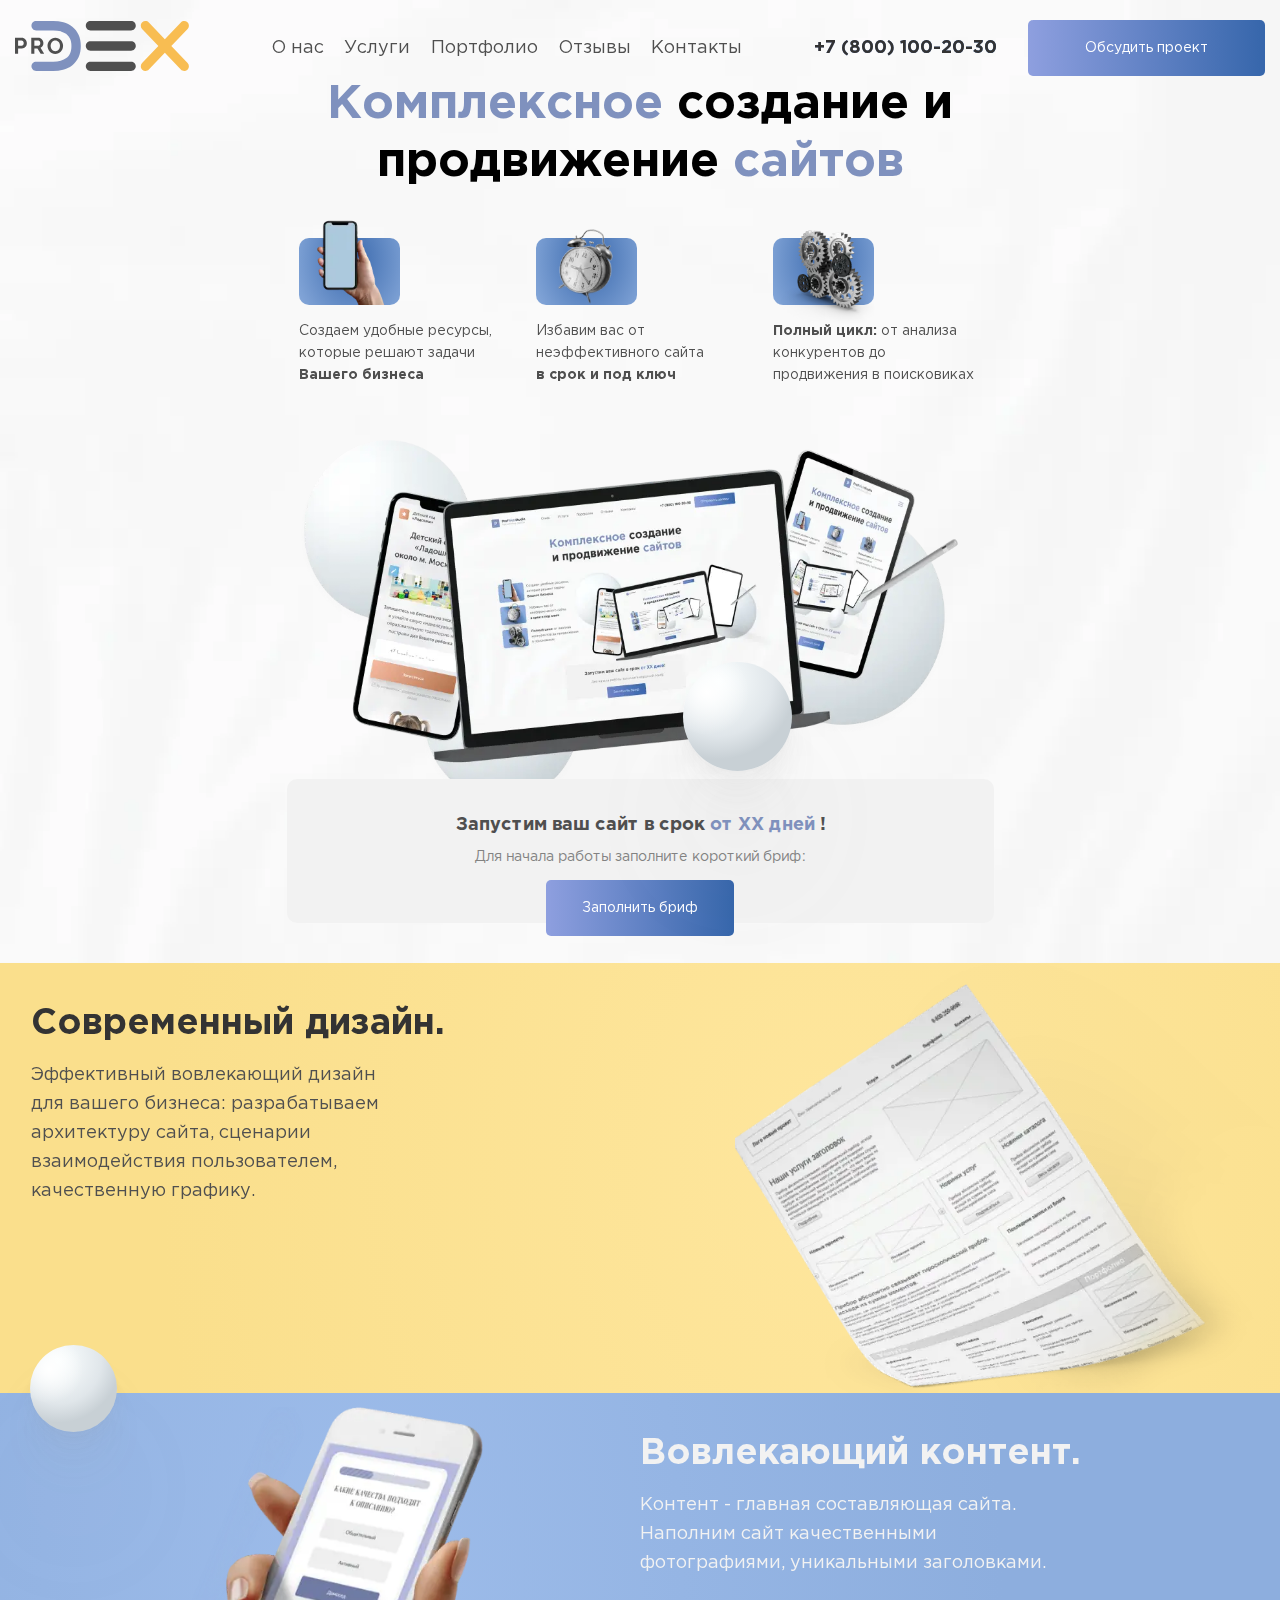
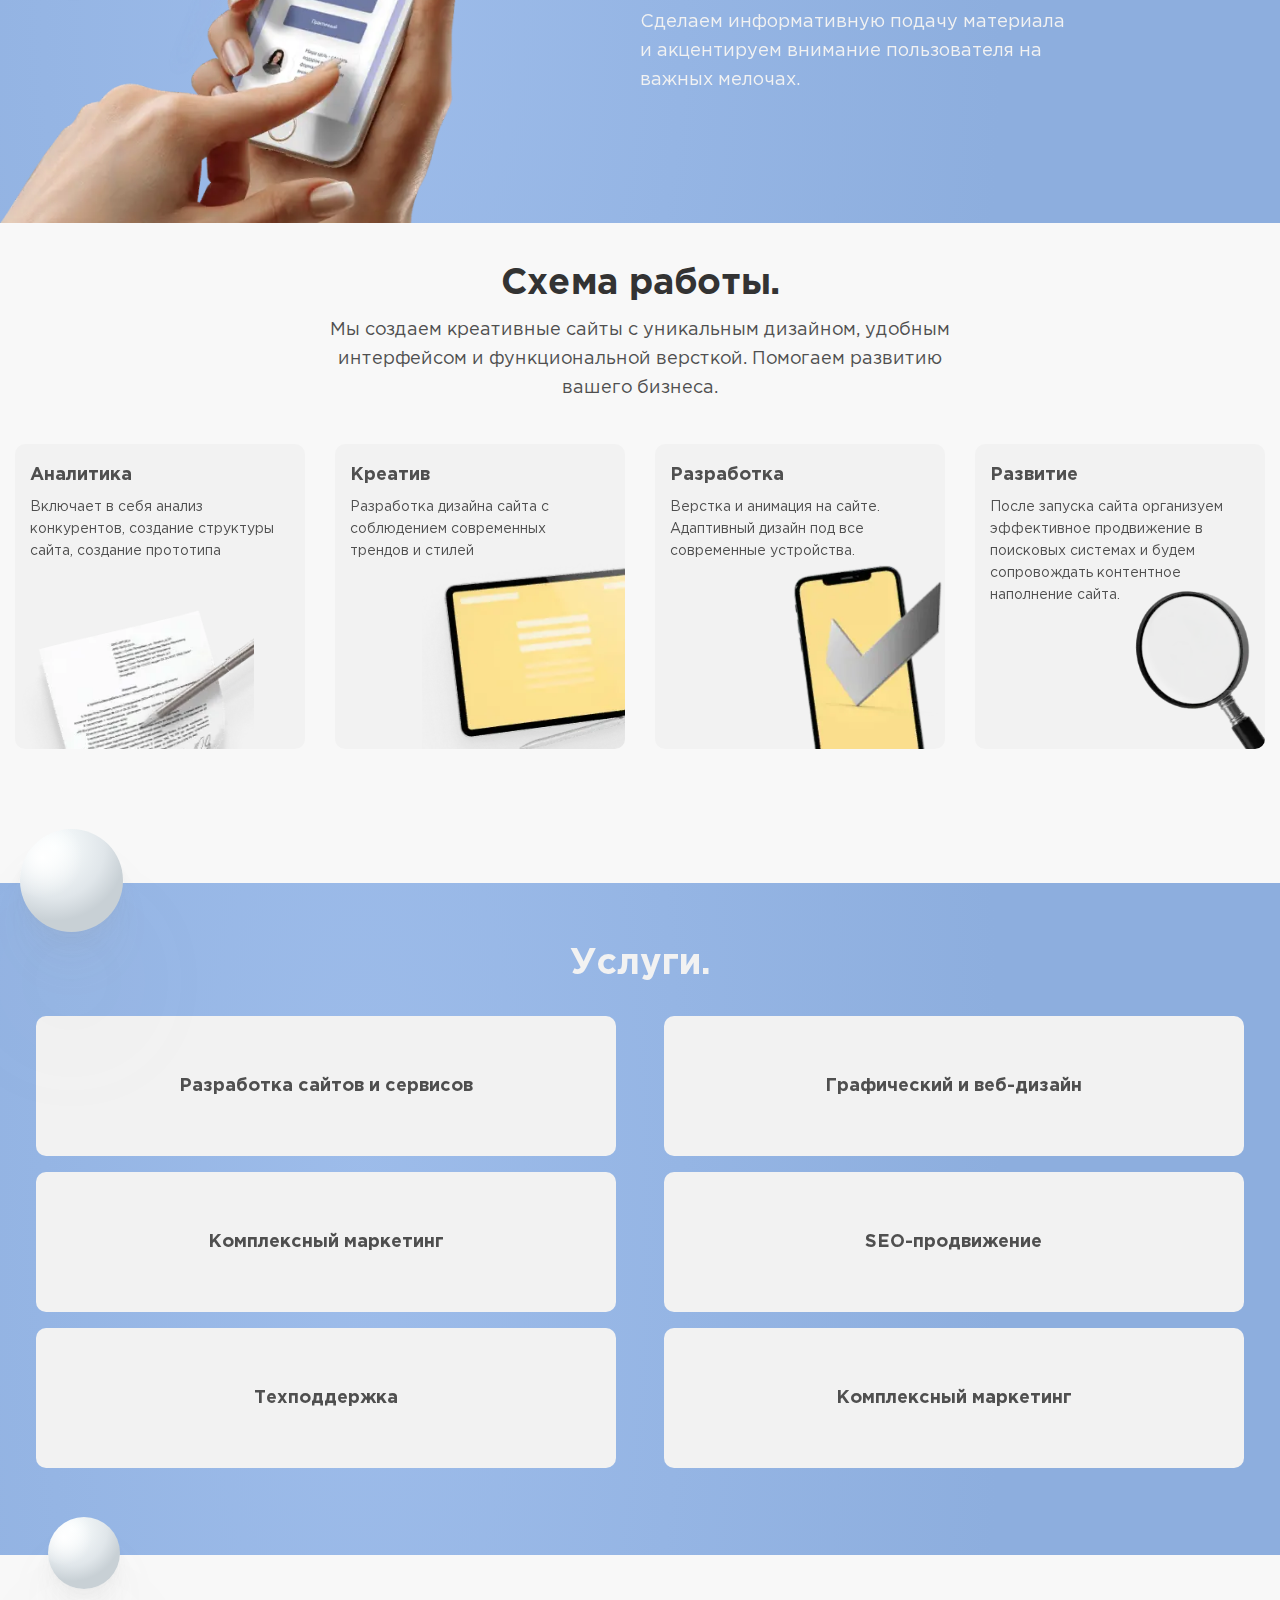
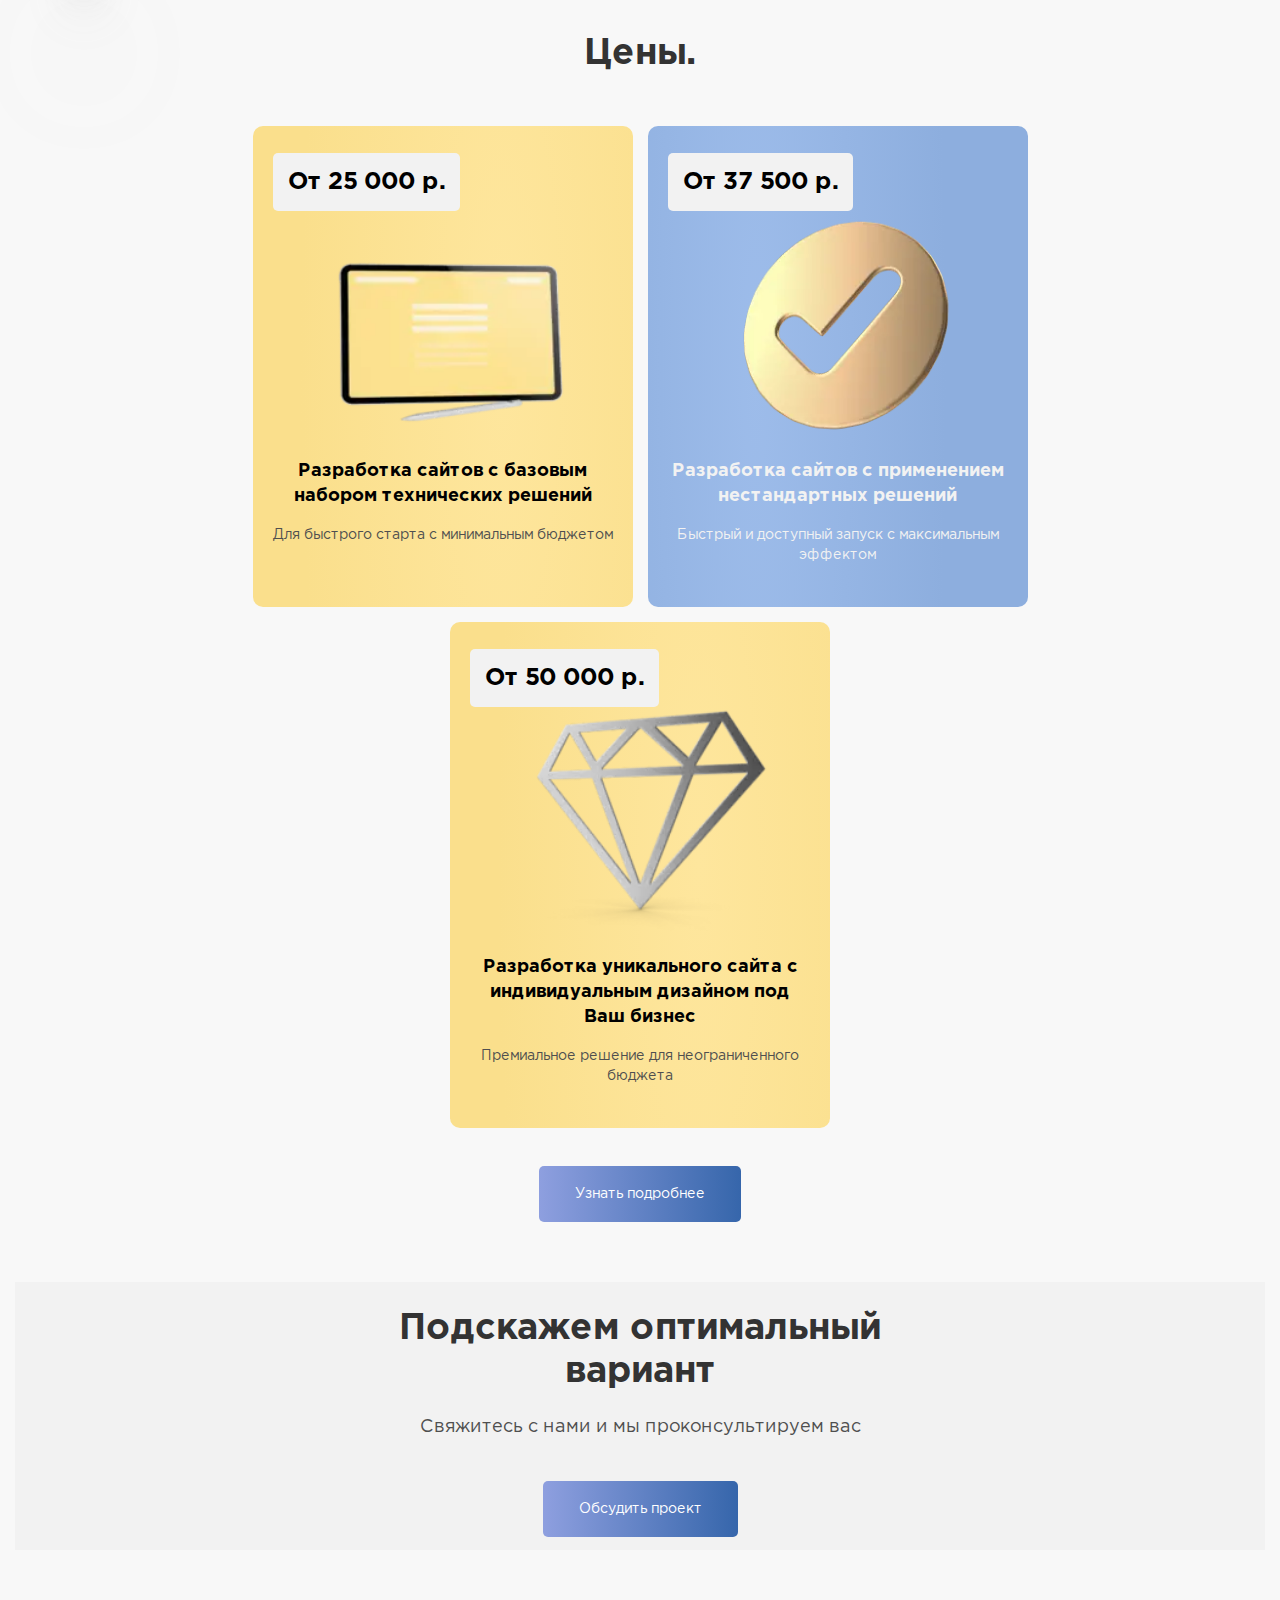
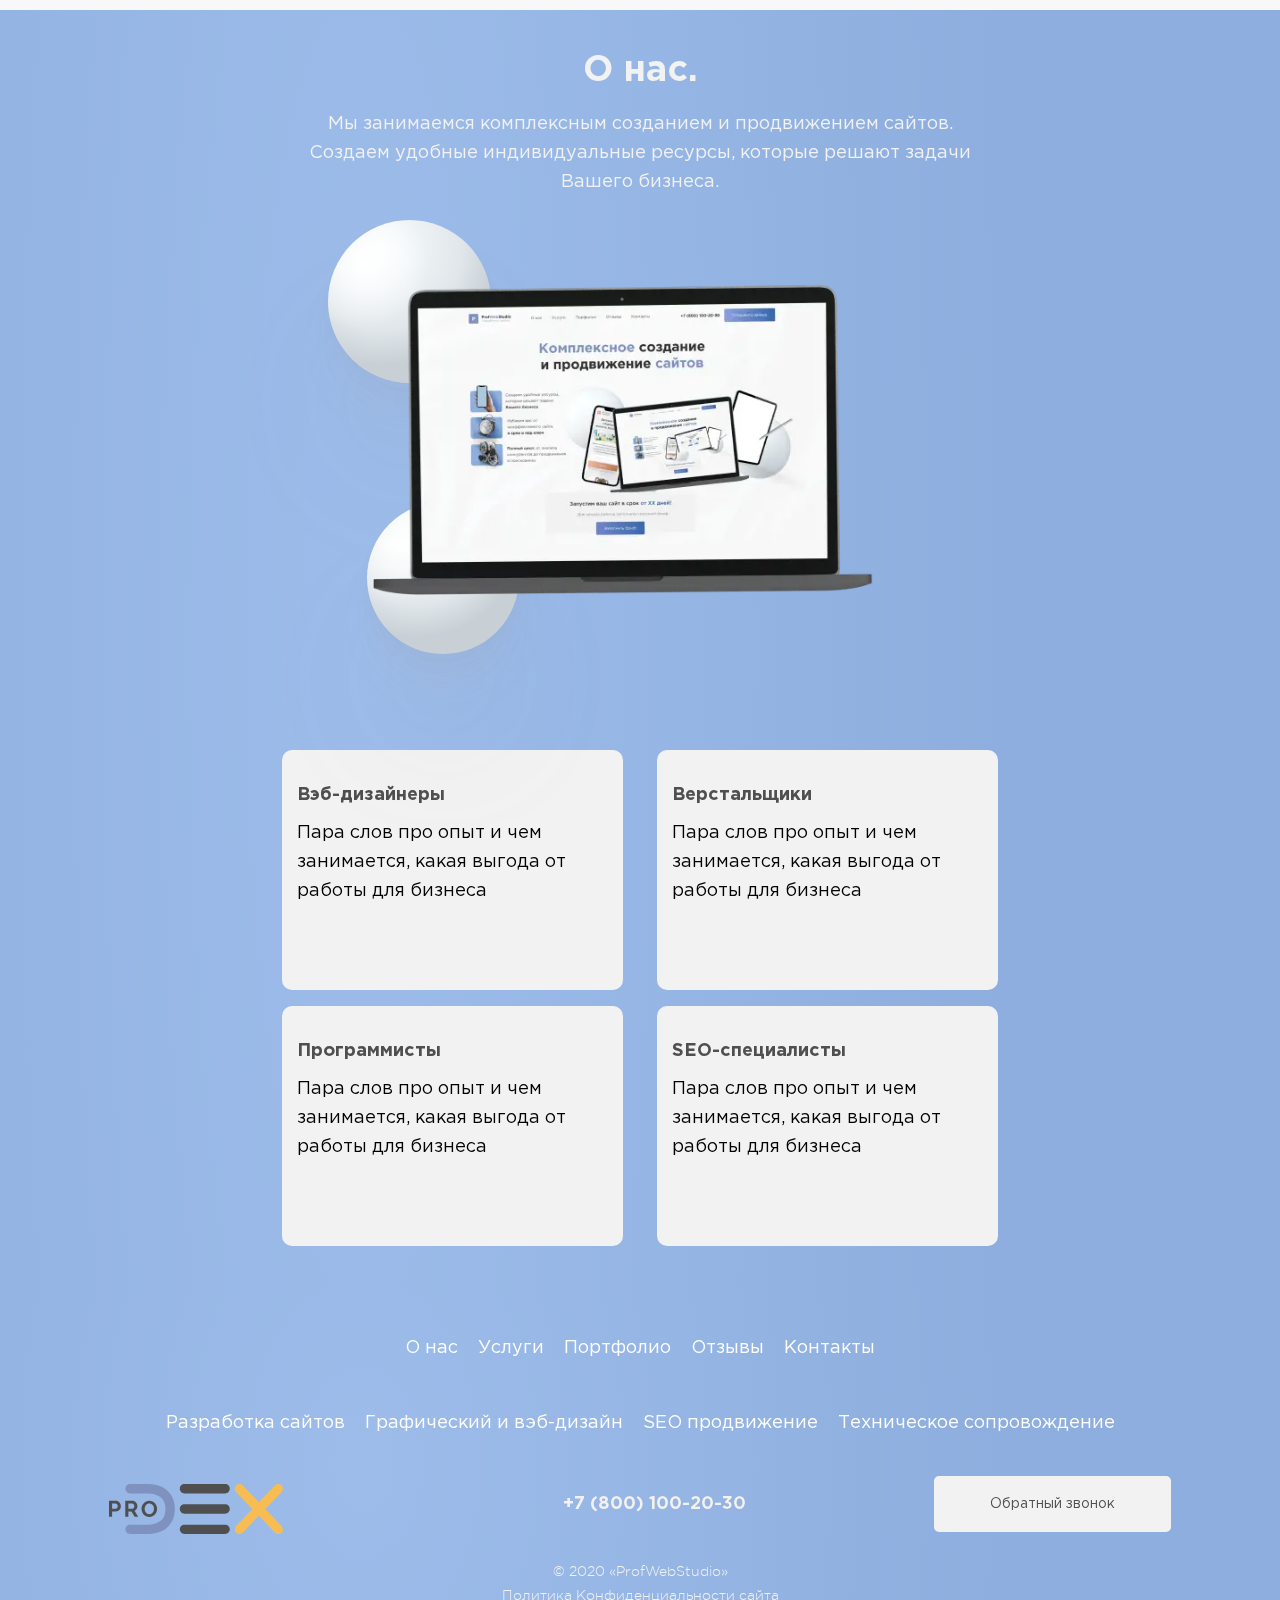
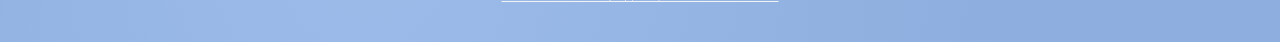
==== index.html @ 332404f2 "Made some corrections" ====
<!DOCTYPE html>
<html lang="ru">
  <head>
    <meta charset="UTF-8">
    <title>Разработка сайтов</title>
    <meta name="description" content="">
    <meta name="keywords" content="">
    <meta name="viewport" content="width=device-width, initial-scale=1.0">
    <meta http-equiv="X-UA-Compatible" content="ie=edge">
    <link rel="stylesheet" href="./wp-content/themes/twentytwenty-child/css/swiper-bundle.min.css">
    <link rel="stylesheet" href="./wp-content/themes/twentytwenty-child/css/main.min.css">
    <link rel="stylesheet" href="./wp-content/themes/twentytwenty-child/fonts/fonts.css">
    <script src="./wp-content/themes/twentytwenty-child/js/swiper-bundle.min.js" defer></script>
    <script src="./wp-content/themes/twentytwenty-child/js/main.js" defer></script>
    <link rel="icon" href="#!" type="image/x-icon">
    <link rel="shortcut icon" href="#!" type="image/x-icon">
    <link rel="apple-touch-icon" href="#!">
  </head>
  <body>
    <div class="wrap-feedback"></div>
    <div class="container-fluid">
      <div class="header header--main">
        <div class="container container--no-padding--mobile">
          <div class="logo logo--mobile"><a class="logo__link" href="index.html"><img src="./wp-content/themes/twentytwenty-child/img/icons/logo.svg" width="174" height="50" alt="Логотип компании DEX Development"></a></div>
          <header class="header-top">
            <nav class="nav">
              <div class="logo logo--desktop"><a class="logo__link" href="index.html"><img src="./wp-content/themes/twentytwenty-child/img/icons/logo.svg" width="174" height="50" alt="Логотип компании DEX Development"></a></div>
              <ul class="nav-list">
                <li><a class="nav__link" href="about.html">О нас</a></li>
                <li><a class="nav__link" href="services.html">Услуги</a></li>
                <li><a class="nav__link" href="portfolio.html">Портфолио</a></li>
                <li><a class="nav__link" href="reviews.html">Отзывы</a></li>
                <li><a class="nav__link" href="contacts.html">Контакты</a></li>
              </ul>
              <div class="ball ball--tenth"></div>
              <div class="ball ball--eleventh"></div>
              <div class="ball ball--twelveth"></div>
              <div class="phone"><a class="phone__link" href="tel:+78001002030">+7 (800) 100-20-30</a></div>
              <div class="btn btn--call">Обсудить проект</div>
            </nav>
          </header>
          <button class="cmn-toggle-switch cmn-toggle-switch__htx" id="menu__button"><span>toggle menu</span></button>
          <div class="header-center">
            <h1 class="main-title"><i>Комплексное</i> создание и продвижение <i>сайтов</i></h1>
            <div class="header-center-inner">
              <div class="header-center__left">
                <ul class="advantages-list">
                  <li class="advantages__item">
                    <div class="item__img">
                      <div class="smartphone">
                        <picture>
                          <source type="image/webp" srcset="./wp-content/themes/twentytwenty-child/img/smartphone@1x.webp 1x, ./wp-content/themes/twentytwenty-child/img/smartphone@2x.webp 2x"><img src="./wp-content/themes/twentytwenty-child/img/smartphone@1x.png" srcset="./wp-content/themes/twentytwenty-child/img/smartphone@2x.png 2x" alt="" width="150" height="100">
                        </picture>
                      </div>
                    </div>
                    <p class="advantages__text">Создаем удобные ресурсы, которые решают задачи <span class="advantages__text--bold">Вашего бизнеса </span></p>
                  </li>
                  <li class="advantages__item">
                    <div class="item__img">
                      <div class="clock">
                        <picture>
                          <source type="image/webp" srcset="./wp-content/themes/twentytwenty-child/img/clock@1x.webp 1x, ./wp-content/themes/twentytwenty-child/img/clock@2x.webp 2x"><img src="./wp-content/themes/twentytwenty-child/img/clock@1x.png" srcset="./wp-content/themes/twentytwenty-child/img/clock@2x.png 2x" alt="" width="144" height="144">
                        </picture>
                      </div>
                    </div>
                    <p class="advantages__text">Избавим вас от неэффективного сайта <span class="advantages__text--bold"> <br><span>в срок и под ключ</span></span></p>
                  </li>
                  <li class="advantages__item">
                    <div class="item__img">
                      <div class="gear">
                        <picture>
                          <source type="image/webp" srcset="./wp-content/themes/twentytwenty-child/img/gear@1x.webp 1x, ./wp-content/themes/twentytwenty-child/img/gear@2x.webp 2x"><img src="./wp-content/themes/twentytwenty-child/img/gear@1x.png" srcset="./wp-content/themes/twentytwenty-child/img/gear@2x.png 2x" alt="" width="150" height="145">
                        </picture>
                      </div>
                    </div>
                    <p class="advantages__text"><span class="advantages__text--bold">Полный цикл: </span><span>от анализа конкурентов до продвижения в поисковиках</span></p>
                  </li>
                </ul>
              </div>
              <div class="header-center__right">
                <div class="devices-img"></div>
              </div>
            </div>
          </div>
          <div class="header-bottom">
            <h3 class="section__title--small section__title--small-header-bottom">Запустим ваш сайт в срок <i>от ХХ дней</i> !</h3>
            <p class="subtitle subtitle--header-bottom">Для начала работы заполните короткий бриф:</p>
            <button class="btn btn--brief">Заполнить бриф</button>
          </div>
        </div>
        <div class="ball ball--first"></div>
        <div class="ball ball--third"></div>
      </div>
      <section class="design">
        <div class="ball ball--thirteenth"></div>
        <div class="container container--no-padding">
          <div class="design__inner">
            <div class="design__left">
              <h2 class="section__title section__title--design">Современный дизайн.</h2>
              <p class="page-text design__text">Эффективный вовлекающий дизайн для вашего бизнеса: разрабатываем архитектуру сайта, сценарии взаимодействия пользователем, качественную графику.</p>
            </div>
          </div>
        </div>
      </section>
      <section class="content">
        <div class="container container--no-padding">
          <div class="content__inner">
            <div class="ball ball--fourth"></div>
            <div class="content__right">
              <h2 class="section__title section__title--white section__title--content">Вовлекающий контент.</h2>
              <p class="page-text page-text--white content__text">Контент - главная составляющая сайта. Наполним сайт качественными фотографиями, уникальными заголовками.</p>
              <p class="page-text page-text--white content__text">Сделаем информативную подачу материала и акцентируем  внимание пользователя на важных мелочах.</p>
            </div>
          </div>
        </div>
      </section>
      <section class="work-scheme">
        <div class="container">
          <div class="work-scheme__inner">
            <div class="work-scheme__content">
              <h2 class="section__title section__title--work-scheme">Схема работы.</h2>
              <p class="page-text work-scheme__text">Мы создаем креативные сайты с уникальным дизайном, удобным интерфейсом и функциональной версткой. Помогаем развитию вашего бизнеса.</p>
            </div>
          </div>
          <div class="work-scheme-cards">
            <div class="swiper-container gallery-top" data-mobile="false">
              <div class="swiper-wrapper">
                <div class="swiper-slide">
                  <div class="slide__inner slide__inner--first">
                    <h3 class="card__title card__title--slide">Аналитика</h3>
                    <p class="card__text card__text--slide">Включает в себя анализ конкурентов, создание структуры сайта, создание прототипа</p>
                  </div>
                </div>
                <div class="swiper-slide">
                  <div class="slide__inner slide__inner--second">
                    <h3 class="card__title card__title--slide">Креатив</h3>
                    <p class="card__text card__text--slide">Разработка дизайна сайта с соблюдением современных трендов и стилей</p>
                  </div>
                </div>
                <div class="swiper-slide">
                  <div class="slide__inner slide__inner--third">
                    <h3 class="card__title card__title--slide">Разработка</h3>
                    <p class="card__text card__text--slide">Верстка и анимация на сайте. Адаптивный дизайн под все современные устройства.</p>
                  </div>
                </div>
                <div class="swiper-slide">
                  <div class="slide__inner slide__inner--fourth">
                    <h3 class="card__title card__title--slide">Развитие</h3>
                    <p class="card__text card__text--slide">После запуска сайта организуем эффективное продвижение в поисковых системах и будем сопровождать контентное наполнение сайта.</p>
                  </div>
                </div>
              </div>
              <div class="swiper-scrollbar"></div>
            </div>
          </div>
        </div>
      </section>
      <section class="services">
        <div class="ball ball--seventh"></div>
        <div class="container container--no-padding">
          <div class="services__inner">
            <div class="ball ball--sixth"></div>
            <h2 class="section__title section__title--services">Услуги.</h2>
            <ul class="services-list">
              <li class="services__item"><a class="services__link" href="webdevelopment.html"> 
                  <h3 class="service__title">Разработка сайтов и сервисов</h3></a></li>
              <li class="services__item"><a class="services__link" href="web-design.html">
                  <h3 class="service__title">Графический и веб-дизайн</h3></a></li>
              <li class="services__item"><a class="services__link" href="#!"> 
                  <h3 class="service__title">Комплексный маркетинг</h3></a></li>
              <li class="services__item"><a class="services__link" href="seo-promotion.html"> 
                  <h3 class="service__title">SEO-продвижение</h3></a></li>
              <li class="services__item"><a class="services__link" href="support.html"> 
                  <h3 class="service__title">Техподдержка</h3></a></li>
              <li class="services__item"><a class="services__link" href="#!"> 
                  <h3 class="service__title">Комплексный маркетинг</h3></a></li>
            </ul>
          </div>
        </div>
      </section>
      <section class="price">
        <div class="container">
          <div class="price__top">
            <h2 class="section__title section__title--price">Цены.</h2>
            <div class="price-cards">
              <div class="price-cards__item price-cards__item--yellow">
                <div class="card__price">От 25 000 р.</div>
                <div class="item__img">
                  <picture>
                    <source type="image/webp" media="(min-width: 1440px)" srcset="./wp-content/themes/twentytwenty-child/img/directions-screen-lg@1x.webp 1x, ./wp-content/themes/twentytwenty-child/img/directions-screen-lg@2x.webp 2x">
                    <source media="(min-width: 1440px)" srcset="./wp-content/themes/twentytwenty-child/img/directions-screen-lg@1x.png 1x, ./wp-content/themes/twentytwenty-child/img/directions-screen-lg@2x.png 2x">
                    <source type="image/webp" srcset="./wp-content/themes/twentytwenty-child/img/directions-screen-sm@1x.webp 1x, ./wp-content/themes/twentytwenty-child/img/directions-screen-sm@2x.webp 2x"><img src="./wp-content/themes/twentytwenty-child/img/directions-screen-sm@1x.png" srcset="./wp-content/themes/twentytwenty-child/img/directions-screen-sm@2x.png 2x" alt="" width="349" height="250">
                  </picture>
                </div>
                <h3 class="price-cards__title">Разработка сайтов с базовым набором технических решений</h3>
                <p class="price-cards__text">Для быстрого старта с минимальным бюджетом</p>
              </div>
              <div class="price-cards__item price-cards__item--blue">
                <div class="card__price">От 37 500 р.</div>
                <div class="item__img">
                  <picture>
                    <source type="image/webp" media="(min-width: 1440px)" srcset="./wp-content/themes/twentytwenty-child/img/price-check-yellow-lg@1x.webp 1x, ./wp-content/themes/twentytwenty-child/img/price-check-yellow-lg@2x.webp 2x">
                    <source media="(min-width: 1440px)" srcset="./wp-content/themes/twentytwenty-child/img/price-check-yellow-lg@1x.png 1x, ./wp-content/themes/twentytwenty-child/img/price-check-yellow-lg@2x.png 2x">
                    <source type="image/webp" srcset="./wp-content/themes/twentytwenty-child/img/price-check-yellow-lg@1x.webp 1x, ./wp-content/themes/twentytwenty-child/img/price-check-yellow-lg@2x.webp 2x"><img src="./wp-content/themes/twentytwenty-child/img/price-check-yellow-lg@1x.png" srcset="./wp-content/themes/twentytwenty-child/img/price-check-yellow-lg@2x.png 2x" alt="" width="349" height="250">
                  </picture>
                </div>
                <h3 class="price-cards__title price-cards__title--white">Разработка сайтов с применением нестандартных решений</h3>
                <p class="price-cards__text price-cards__text--white">Быстрый и доступный запуск с максимальным эффектом</p>
              </div>
              <div class="price-cards__item price-cards__item--yellow"> 
                <div class="card__price">От 50 000 р.</div>
                <div class="item__img">
                  <picture>
                    <source type="image/webp" media="(min-width: 1440px)" srcset="./wp-content/themes/twentytwenty-child/img/price-diamond-lg@1x.webp 1x, ./wp-content/themes/twentytwenty-child/img/price-diamond-lg@2x.webp 2x">
                    <source media="(min-width: 1440px)" srcset="./wp-content/themes/twentytwenty-child/img/price-diamond-lg@1x.png 1x, ./wp-content/themes/twentytwenty-child/img/price-diamond-lg@2x.png 2x">
                    <source type="image/webp" srcset="./wp-content/themes/twentytwenty-child/img/price-diamond-sm@1x.webp 1x, ./wp-content/themes/twentytwenty-child/img/price-diamond-sm@2x.webp 2x"><img src="./wp-content/themes/twentytwenty-child/img/price-diamond-sm@1x.png" srcset="./wp-content/themes/twentytwenty-child/img/price-diamond-sm@2x.png 2x" alt="" width="349" height="250">
                  </picture>
                </div>
                <h3 class="price-cards__title">Разработка уникального сайта с индивидуальным дизайном под Ваш бизнес</h3>
                <p class="price-cards__text">Премиальное решение для неограниченного бюджета</p>
              </div>
            </div><a class="btn" href="#!">Узнать подробнее</a>
          </div>
          <div class="price__bottom">
            <div class="ball ball--ninth"></div>
            <div class="ball ball--eighth"></div>
            <h2 class="section__title section__title--price-bottom">Подскажем оптимальный вариант</h2>
            <p class="page-text price__text">Свяжитесь с нами и мы проконсультируем вас</p>
            <button class="btn btn--application btn--brief">Обсудить проект</button>
          </div>
        </div>
      </section>
      <section class="about">
        <div class="container">
          <div class="about__content">
            <h2 class="section__title section__title--white section__title--about">О нас.</h2>
            <div class="page-text page-text--white about__text">Мы занимаемся комплексным созданием и продвижением сайтов. Создаем удобные индивидуальные ресурсы, которые решают задачи Вашего бизнеса.</div>
          </div>
          <div class="about__inner">
            <div class="about__left">
              <div class="about__img">
                <picture>
                  <source type="image/webp" media="(min-width: 1440px)" srcset="./wp-content/themes/twentytwenty-child/img/laptop-lg@1x.webp 1x, ./wp-content/themes/twentytwenty-child/img/laptop-lg@2x.webp 2x">
                  <source media="(min-width: 1440px)" srcset="./wp-content/themes/twentytwenty-child/img/laptop-lg@1x.png 1x, ./wp-content/themes/twentytwenty-child/img/laptop-lg@1x.png 2x">
                  <source type="image/webp" media="(min-width: 768px)" srcset="./wp-content/themes/twentytwenty-child/img/laptop-md@1x.webp 1x, ./wp-content/themes/twentytwenty-child/img/laptop-md@2x.webp 2x">
                  <source media="(min-width: 768px)" srcset="./wp-content/themes/twentytwenty-child/img/laptop-md@1x.png 1x, ./wp-content/themes/twentytwenty-child/img/laptop-md@2x.png 2x">
                  <source type="image/webp" media="(min-width: 320px)" srcset="./wp-content/themes/twentytwenty-child/img/laptop-sm@1x.webp 1x, ./wp-content/themes/twentytwenty-child/img/laptop-sm@2x.webp 2x"><img src="./wp-content/themes/twentytwenty-child/img/laptop-sm@1x.png" srcset="./wp-content/themes/twentytwenty-child/img/laptop-sm@2x.png 2x" alt="" width="765" height="575">
                </picture>
              </div>
            </div>
            <div class="about__right">
              <ul class="about-cards-list">
                <li class="team__item">
                  <h3 class="team-member__title team__item-title">Вэб-дизайнеры</h3>
                  <p class="team-member__text">Пара слов про опыт и чем занимается, какая выгода от работы для бизнеса</p>
                </li>
                <li class="team__item">
                  <h3 class="team-member__title team__item-title">Верстальщики</h3>
                  <p class="team-member__text">Пара слов про опыт и чем занимается, какая выгода от работы для бизнеса</p>
                </li>
                <li class="team__item">
                  <h3 class="team-member__title team__item-title">Программисты</h3>
                  <p class="team-member__text">Пара слов про опыт и чем занимается, какая выгода от работы для бизнеса</p>
                </li>
                <li class="team__item">
                  <h3 class="team-member__title team__item-title">SEO-специалисты</h3>
                  <p class="team-member__text">Пара слов про опыт и чем занимается, какая выгода от работы для бизнеса</p>
                </li>
              </ul>
            </div>
          </div>
        </div>
      </section>
      <footer class="footer">
        <div class="container">
          <nav class="nav">
            <ul class="nav-list--footer">
              <li class="nav__item"><a class="nav__link nav__link--footer" href="about.html">О нас</a></li>
              <li class="nav__item"><a class="nav__link nav__link--footer" href="services.html">Услуги</a></li>
              <li class="nav__item"><a class="nav__link nav__link--footer" href="portfolio.html">Портфолио</a></li>
              <li class="nav__item"><a class="nav__link nav__link--footer" href="reviews.html">Отзывы</a></li>
              <li class="nav__item"><a class="nav__link nav__link--footer" href="contacts.html">Контакты</a></li>
            </ul>
          </nav>
          <nav class="nav">
            <ul class="nav-list--footer-bottom">
              <li class="nav__item"><a class="nav__link nav__link--footer" href="webdevelopment.html">Разработка сайтов</a></li>
              <li class="nav__item"><a class="nav__link nav__link--footer" href="web-design.html">Графический и вэб-дизайн</a></li>
              <li class="nav__item"><a class="nav__link nav__link--footer" href="seo-promotion.html">SEO продвижение</a></li>
              <li class="nav__item"><a class="nav__link nav__link--footer" href="support.html">Техническое сопровождение</a></li>
            </ul>
          </nav>
          <div class="footer__inner">
            <div class="logo logo--desktop logo--desktop-footer"><a class="logo__link" href="index.html"><img src="./wp-content/themes/twentytwenty-child/img/icons/logo.svg" width="174" height="50" alt="Логотип компании DEX Development"></a></div>
            <div class="policy">
              <div class="copyright">© 2020 «ProfWebStudio»</div><a class="policy__link" href="#!">Политика Конфиденциальности сайта</a>
            </div>
            <div class="phone phone--footer"><a class="phone__link phone__link--footer" href="tel:+78001002030">+7 (800) 100-20-30</a></div>
            <div class="btn btn--call btn--call-footer">Обратный звонок</div>
          </div>
          <div class="policy policy--mobile">
            <div class="copyright">© 2020 «ProfWebStudio»</div><a class="policy__link" href="#!">Политика Конфиденциальности сайта</a>
          </div>
        </div>
      </footer>
    </div>
  </body>
</html>
---- wp-content/themes/twentytwenty-child/css/main.min.css ----
body,html{padding:0;overflow-x:hidden;font-family:'Arial','Tahoma',sans-serif;font-weight:400;font-style:normal;text-rendering:optimizelegibility;-webkit-font-smoothing:antialiased;-webkit-text-size-adjust:none;-ms-text-size-adjust:none}html{min-width:32rem;font-size:62.5%}body{font-size:1.6rem}.container-fluid{position:relative;width:100%}.container{max-width:147rem;margin:auto;padding:0 1.5rem}.container--no-padding,.container--no-padding--mobile{padding:0}.no-scroll{overflow:hidden}.html-overflow{overflow-y:scroll}*,:after,:before{-webkit-box-sizing:border-box;box-sizing:border-box}img{max-width:100%;height:auto}button,input[type=submit]{cursor:pointer}textarea{resize:vertical}body,h1,h2,h3,h4,h5,h6,html,p,ul{margin:0}table{border-collapse:collapse;border-spacing:0}a{text-decoration:none}ul{padding:0;list-style:none}
/*! normalize.css v8.0.1 | MIT License | github.com/necolas/normalize.css */
@-webkit-keyframes modal-open{0%{opacity:0;visibility:hidden}to{opacity:1;visibility:visible}}@keyframes modal-open{0%{opacity:0;visibility:hidden}to{opacity:1;visibility:visible}}@-webkit-keyframes modal-close{0%{opacity:1;visibility:visible}to{opacity:0;visibility:hidden}}@keyframes modal-close{0%{opacity:1;visibility:visible}to{opacity:0;visibility:hidden}}html{line-height:1.15;-webkit-text-size-adjust:100%}.reviews__card-author span,body{margin:0}details,main{display:block}hr{-webkit-box-sizing:content-box;box-sizing:content-box;height:0;overflow:visible}code,kbd,pre,samp{font-family:monospace,monospace;font-size:1em}a{background-color:transparent}abbr[title]{border-bottom:none;-webkit-text-decoration:underline dotted;text-decoration:underline dotted}b,strong{font-weight:bolder}small{font-size:80%}sub,sup{font-size:75%;line-height:0;position:relative;vertical-align:baseline}sub{bottom:-.25em}sup{top:-.5em}img{border-style:none}button,input,optgroup,select,textarea{font-family:inherit;font-size:100%;line-height:1.15;margin:0}button,input{overflow:visible}button,select{text-transform:none}[type=button],[type=reset],[type=submit],button{-webkit-appearance:button}[type=button]::-moz-focus-inner,[type=reset]::-moz-focus-inner,[type=submit]::-moz-focus-inner,button::-moz-focus-inner{border-style:none;padding:0}[type=button]:-moz-focusring,[type=reset]:-moz-focusring,[type=submit]:-moz-focusring,button:-moz-focusring{outline:1px dotted ButtonText}fieldset{padding:0;border:0}legend{color:inherit;display:table;max-width:100%;white-space:normal}progress{vertical-align:baseline}textarea{overflow:auto}[type=checkbox],[type=radio],legend{-webkit-box-sizing:border-box;box-sizing:border-box;padding:0}[type=number]::-webkit-inner-spin-button,[type=number]::-webkit-outer-spin-button{height:auto}[type=search]{-webkit-appearance:textfield;outline-offset:-2px}[type=search]::-webkit-search-decoration{-webkit-appearance:none}::-webkit-file-upload-button{-webkit-appearance:button;font:inherit}summary{display:list-item}[hidden],template{display:none}.main-title,.section__title{font-family:"GothamProBold";font-weight:700;font-style:normal;font-size:2.2rem;line-height:2.8rem}.main-title i{white-space:nowrap}.section__title{font-size:2rem;line-height:2.4rem;color:#333}.section__title--white{color:#f2f2f2}.section__title--blue{color:#7f91be}.main-title i,.section__title i,.section__title--small i{font-style:normal;color:#7f91be}.section__title--small{font-family:"GothamProBold";font-weight:700;font-style:normal;font-size:1.6rem;line-height:2.2rem;color:#4f4f4f}.section__title--small-header-bottom{max-width:23rem;margin-bottom:.9rem}.project__link,.subtitle{font-family:"GothamProRegular";font-weight:400;font-style:normal;font-size:1.2rem;line-height:1.8rem;color:#828282}.page-text,.project__link--large,.subtitle--large{font-family:"GothamProBold";font-weight:700;font-style:normal;font-size:1.8rem;line-height:2.4rem;color:#4f4f4f}.page-text{font-family:"GothamProRegular";font-weight:400;font-size:1.2rem;line-height:2rem}.page-text--white{color:#f2f2f2}.card__title,.page-text--bold{font-family:"GothamProBold";font-weight:700;font-style:normal}.card__title{font-size:1.4rem;line-height:2rem;color:#4f4f4f}.card__text,.decription__item,.project__subtitle,.project__tag{font-family:"GothamProRegular";font-weight:400;font-style:normal;font-size:1.2rem;line-height:2rem;color:#4f4f4f}.project__subtitle--black,.service__title,.team-member__title{font-family:"GothamProBold";font-weight:700;font-style:normal}.service__title,.team-member__title{font-size:1.4rem;line-height:1.7rem;color:#4f4f4f}.service__title{text-align:center}.team-member__text{font-family:"GothamProRegular";font-weight:400;font-style:normal;font-size:1.2rem;line-height:2rem}.card__price,.order-site__step{padding:.5rem 1rem;font-family:"GothamProBold";font-weight:700;font-style:normal;font-size:1.4rem;line-height:2.2rem;border-radius:.5rem;background:#f2f2f2}.order-site__title,.price-cards__title,.work-types__card .card__title{font-family:"GothamProBold";font-weight:700;font-style:normal;font-size:1.4rem;line-height:2.1rem}.order-site__title--white,.price-cards__title--white,.work-types__card .card__title--white{color:#f2f2f2}.order-site__text,.price-cards__text,.work-types__card .card__text{font-family:"GothamProRegular";font-weight:400;font-style:normal;font-size:1.2rem;line-height:1.8rem;color:#4f4f4f}.order-site__text--white,.price-cards__text--white,.work-types__card .card__text--white{color:#f2f2f2}.advantages__text,.reviews__card-author,.reviews__card-text{font-family:"GothamProRegular";font-weight:400;font-style:normal;font-size:1.2rem;line-height:2rem;color:#4f4f4f}.advantages__text--bold,.email__link,.phone__link,.reviews__card-author--bold,.reviews__card-text--bold{font-family:"GothamProBold";font-weight:700;font-style:normal}.email__link,.phone__link{font-size:1.6rem;line-height:2.3rem;color:#333;background-clip:text;-webkit-background-clip:text}.email__link:active,.email__link:hover,.phone__link:active,.phone__link:hover{background-clip:text;text-fill-color:transparent;-webkit-background-clip:text;-webkit-text-fill-color:transparent}.email__link,.email__link:hover,.phone__link,.phone__link:hover{background-image:-webkit-gradient(linear,left top,right top,from(#8e9fdf),to(#3666ab));background-image:linear-gradient(90deg,#8e9fdf 0%,#3666ab 100%)}.email__link:active,.phone__link:active{background-image:radial-gradient(50% 284.34% at 28.33% 50%,#3561a4 0%,#3561a4 100%)}.email__link--footer,.phone__link--footer{color:#f2f2f2}.copyright,.policy__link,.table-head__title,.table__text{font-family:"GothamProLight";font-weight:300;font-style:normal;font-size:1.4rem;line-height:1.3rem;color:#f2f2f2}.table-head__title,.table__text{font-family:"RalewayBold";font-weight:700;line-height:1.7rem;color:#4f4f4f}.table__text{font-family:"RalewayRegular";font-weight:400;font-size:1.2rem;color:#333}.table__text--bold{font-family:"RalewayBold";font-weight:700;font-style:normal}.budget-list__price,.budget-list__source,.quiz-message,.quiz__form-email,.quiz__form-name,.quiz__form-phone{font-family:"GothamProRegular";font-weight:400;font-style:normal;font-size:1.4rem;line-height:2.5rem;letter-spacing:.05em;text-transform:uppercase;color:#828282}.budget-list__price,.budget-list__source{font-family:"RalewayBold";font-weight:700;font-size:1rem;line-height:2.1rem;-webkit-font-feature-settings:'pnum' on,'lnum' on;font-feature-settings:'pnum' on,'lnum' on;color:#4f4f4f}.form__policy-text .form__policy-link{color:#727272;text-decoration:underline;-webkit-text-decoration-skip-ink:none;text-decoration-skip-ink:none}.form__input-message{font-family:"GothamProRegular";font-weight:400;font-style:normal;font-size:1.4rem;line-height:2rem;letter-spacing:.05em;color:#828282}.form__input-message,.form__input-message:hover{border:.1rem solid #e0e0e0}.form__input-message:focus{border:.1rem solid #4f4f4f;color:#4f4f4f}input:not([type=checkbox]),input:not([type=file]){font-family:"GothamProRegular";font-weight:400;font-style:normal;font-size:1.4rem;line-height:2rem;letter-spacing:.05em;border:.1rem solid #e0e0e0;color:#828282}input:not([type=submit]){text-transform:uppercase}input:hover{border:.1rem solid #e0e0e0}input:focus{border:.1rem solid #4f4f4f;color:#4f4f4f}input[type=submit]{color:#fff}input[type=checkbox]{background:#bdbdbd}input[type=checkbox]:checked{background:radial-gradient(50% 284.34% at 28.33% 50%,#9dbcea 0%,#8daede 100%)}input[type=checkbox]:hover{background:#bdbdbd}.nav__link,label{font-family:"GothamProRegular";font-weight:400;font-style:normal}label{font-size:1rem;line-height:1.8rem;color:#828282}.nav__link,.nav__link--footer{font-size:1.6rem;-webkit-transition:all .3s ease-out;transition:all .3s ease-out}.nav__link{line-height:1.5rem;color:#4f4f4f}.nav__link:hover{text-shadow:0 0 .09rem #4f4f4f,0 0 .09rem #4f4f4f,0 0 .09rem #4f4f4f}.nav__link--footer{line-height:1.8rem;color:#fff}.nav__link--footer:hover{text-shadow:0 0 .09rem #fff,0 0 .09rem #fff,0 0 .09rem #fff}.about-cards .about__card .card__title,.directions-cards .directions__card .card__title,.reviews__card-title,.studio-services__item-title,.webdevelopment__title{font-family:"GothamProBold";font-weight:700;font-style:normal;font-size:2rem;line-height:2.9rem;color:#333}.about-cards .about__card .card__title--white,.directions-cards .directions__card .card__text--white,.directions-cards .directions__card .card__title--white,.reviews__card-title--white,.studio-services__item-title--white,.webdevelopment__title--white{color:#f2f2f2}.reviews__card-link,.studio-services__item,.webdevelopment__item{font-family:"GothamProRegular";font-weight:400;font-style:normal;font-size:1.2rem;line-height:2rem;color:#4f4f4f}.reviews__card-link{font-family:"GothamProBold";font-weight:700;font-size:1.4rem;line-height:1.8rem}.btn,.radio-wrap label{font-style:normal;font-size:1.2rem;border-radius:.5rem;cursor:pointer}.radio-wrap label{letter-spacing:.05em;text-transform:uppercase;-webkit-font-feature-settings:'pnum' on,'lnum' on;font-feature-settings:'pnum' on,'lnum' on;width:31rem;height:7.5rem;display:-webkit-box;display:-ms-flexbox;display:flex;-webkit-box-pack:center;-ms-flex-pack:center;justify-content:center;-webkit-box-align:center;-ms-flex-align:center;align-items:center;background:#fff;-webkit-user-select:none;-moz-user-select:none;-ms-user-select:none;user-select:none;-webkit-transition:all .5s ease-out;font-family:"RalewayBold";font-weight:700;line-height:2.3rem;color:#4f4f4f;transition:all .5s ease-out}@font-face{font-family:'GothamProLight';src:url(./../fonts/GothamProLight.woff2) format("woff2");font-weight:300;font-style:normal}@font-face{font-family:'GothamProRegular';src:url(./../fonts/GothamProRegular.woff2) format("woff2");font-weight:400;font-style:normal}@font-face{font-family:'GothamProBold';src:url(./../fonts/GothamProBold.woff2) format("woff2");font-weight:700;font-style:normal}@font-face{font-family:'RalewayBold';src:url(./../fonts/Raleway-Bold.woff2) format("woff2");font-weight:700;font-style:normal}@font-face{font-family:'RalewayRegular';src:url(./../fonts/Raleway-Regular.woff2) format("woff2");font-weight:400;font-style:normal}.btn{position:relative;z-index:1;padding:1.4rem 2.9rem;text-align:center;font-family:"GothamProRegular";font-weight:400;line-height:1.8rem;color:#fff;background:-webkit-gradient(linear,left top,right top,from(#8e9fdf),to(#3666ab));background:linear-gradient(90deg,#8e9fdf 0%,#3666ab 100%);border:0;outline:0;overflow:hidden;-webkit-transition:color .5s,background-color .2s,-webkit-transform .2s;transition:color .5s,transform .2s,background-color .2s;transition:color .5s,transform .2s,background-color .2s,-webkit-transform .2s}.btn:active{-webkit-box-shadow:0 10rem 8rem rgba(46,87,181,.07),0 4.17776rem 3.34221rem rgba(46,87,181,.0503198),0 2.23363rem 1.7869rem rgba(46,87,181,.0417275),0 1.25216rem 1.00172rem rgba(46,87,181,.035),0 .66501rem .53201rem rgba(46,87,181,.0282725),0 .27673rem .22138rem rgba(46,87,181,.0196802);box-shadow:0 10rem 8rem rgba(46,87,181,.07),0 4.17776rem 3.34221rem rgba(46,87,181,.0503198),0 2.23363rem 1.7869rem rgba(46,87,181,.0417275),0 1.25216rem 1.00172rem rgba(46,87,181,.035),0 .66501rem .53201rem rgba(46,87,181,.0282725),0 .27673rem .22138rem rgba(46,87,181,.0196802);background:#e5a42b}.btn::after,.btn::before{position:absolute;content:"";top:0;left:0;width:110%;border-radius:.3rem}.btn::before{height:100%;-webkit-transition:opacity .3s;transition:opacity .3s}.btn::after{z-index:-1;-webkit-transform:translate(-.5rem,-7rem) scale(.1);transform:translate(-.5rem,-7rem) scale(.1);height:20rem;background:linear-gradient(269.13deg,#e4a228 1.1%,#f8bd52 95.45%);border-radius:50%;opacity:0;-webkit-transition:opacity .3s,background .3s,-webkit-transform .3s;transition:transform .3s,opacity .3s,background .3s;transition:transform .3s,opacity .3s,background .3s,-webkit-transform .3s}.btn:hover::before{opacity:0}.btn:hover::after{-webkit-transform-origin:10rem 10rem;transform-origin:10rem 10rem;-webkit-transform:scale(1) translate(-.5rem,-7rem);transform:scale(1) translate(-.5rem,-7rem);opacity:1}.btn--call{width:calc(100%/12*8);max-width:23.7rem;margin-bottom:2rem}.btn--call-footer{color:#4f4f4f;background:#f2f2f2}.btn--call-footer:hover{color:#fff;background:-webkit-gradient(linear,left top,right top,from(#8e9fdf),to(#3666ab));background:linear-gradient(90deg,#8e9fdf 0%,#3666ab 100%)}.btn--brief{-webkit-transform:translateY(1.3rem);transform:translateY(1.3rem)}.btn--table{display:block;width:15.3rem}.btn--table:last-child{margin-left:1.1rem}.btn--white{color:#4f4f4f;background:#fff}.btn--white:hover{color:#fff;background:-webkit-gradient(linear,left top,right top,from(#8e9fdf),to(#3666ab));background:linear-gradient(90deg,#8e9fdf 0%,#3666ab 100%)}.btn--services{width:90%;max-width:23.4rem;margin:2rem auto 0;display:inline-block}input[type=checkbox],input[type=file]{position:absolute;z-index:-1;height:0;visibility:hidden;display:none;opacity:0}input:not([type=checkbox]),input:not([type=file]),textarea{width:100%;max-width:31rem;padding:1.5rem 1rem;text-align:center}textarea{text-align:left}input[type=submit]{padding:1.6rem 4.2rem}input[type=checkbox]{margin-top:.3rem}input+label{position:relative;cursor:pointer}input[type=checkbox]+label::before{position:absolute;content:"";top:50%!important;left:0;-webkit-transform:translateY(-50%)!important;transform:translateY(-50%)!important;width:1.5rem;height:1.5rem;border:0;background:radial-gradient(50% 284.34% at 28.33% 50%,#9dbcea 0%,#8daede 100%);border-radius:.2rem}input:checked{border:0}input:checked+label::after{position:absolute;content:"";z-index:2;top:1.2rem;left:.6rem;width:.4rem;height:1rem;border:solid #f2f2f2;border-width:0 .1rem .1rem 0;-webkit-transform:rotate(45deg);transform:rotate(45deg)}.header{position:relative;width:100%;overflow:hidden}.header,.header--open{-webkit-transition:all .5s ease-out;transition:all .5s ease-out}.header--open::after{position:absolute;z-index:125;content:"";top:0;left:0;display:block;width:100%;height:7rem;background:#f8f8f8}.header--main{padding-top:8rem}.main-title{max-width:29rem;text-align:center;margin:0 auto 4.8rem}.header__content{display:-webkit-box;display:-ms-flexbox;display:flex;-webkit-box-orient:vertical;-webkit-box-direction:normal;-ms-flex-direction:column;flex-direction:column;-webkit-box-align:center;-ms-flex-align:center;align-items:center;padding-top:8.5rem}.header__content--text-block{padding-top:0}.page-text--header{max-width:25.2rem;text-align:center}.page-text--header-promotion,.page-text--header-webdesign,.page-text--header-webdevelopment{margin-bottom:3.9rem}.main-title--inner-page{max-width:28rem;margin-bottom:1.5rem;padding:0!important}.section__title--text-block{max-width:55rem;margin-bottom:2rem;text-align:center}.page-text--text-block-long{margin-bottom:3.6rem}.page-text--text-block{margin-bottom:3rem;text-align:center}.header--about,.header--reviews,.header--services{margin-bottom:4rem}.header--contacts,.header--portfolio{padding-bottom:4rem}.header--webdesign,.header--webdevelopment{height:52.5rem}.header--promotion{height:54rem}.design{position:relative;background:radial-gradient(52.83% 206.26% at 65.38% 47.17%,#fee69d 0%,#fadf8c 100%)}.design,.design__right{width:100%}.design__left{padding:4rem 0 0 1.5rem}.section__title--design{margin-bottom:1rem}.section__title--black-market,.section__title--contractors,.section__title--team-work,.section__title--weapon{margin-bottom:1.5rem}.design__text{width:28rem}.content__text:not(:last-child),.design__text:not(:last-child){margin-bottom:2rem}.content{background:radial-gradient(50% 284.34% at 28.33% 50%,#9dbcea 0%,#8daede 100%)}.content,.content__left,.content__right{width:100%}.content__right{-webkit-box-ordinal-group:0;-ms-flex-order:-1;order:-1;margin-bottom:.6rem;padding:4rem 0 0 1.5rem}.section__title--content{margin-bottom:1rem}.content__text{width:28rem}.work-scheme{position:relative;width:100%;padding:4rem 0 5.6rem;background:#f8f8f8}.no-webp .work-scheme::after,.webp .work-scheme::after{position:absolute;content:"";top:-24.4rem;right:0;width:73rem;height:74.4rem}.work-scheme__inner{display:-webkit-box;display:-ms-flexbox;display:flex;-webkit-box-pack:center;-ms-flex-pack:center;justify-content:center}.work-scheme__content{width:100%;margin:0 1.5rem 2rem;text-align:center}.section__title--work-scheme{margin-bottom:1rem}.work-scheme__text{width:28.8rem;margin:0 auto;line-height:2.2rem}.services{width:100%;padding:4rem 0 4.2rem;background:radial-gradient(50% 284.34% at 28.33% 50%,#9dbcea 0%,#8daede 100%)}.services,.services__inner{position:relative}.section__title--services{margin-bottom:1.9rem;text-align:center;color:#f2f2f2}.services-list{width:100%;display:-webkit-box;display:-ms-flexbox;display:flex;-ms-flex-wrap:wrap;flex-wrap:wrap;-webkit-box-orient:vertical;-webkit-box-direction:normal;-ms-flex-direction:column;flex-direction:column;max-width:68.6rem;margin:0 auto}.services__item{width:95%;margin:0 auto 1.6rem;background:#f2f2f2;border-radius:1rem;-webkit-transition:all .5s ease-out;transition:all .5s ease-out}.services__item:hover{background:radial-gradient(52.83% 206.26% at 65.38% 47.17%,#fee69d 0%,#fadf8c 100%)}.price__bottom,.price__top,.services__item .services__link{display:-webkit-box;display:-ms-flexbox;display:flex;-webkit-box-align:center;-ms-flex-align:center;align-items:center}.services__item .services__link{-webkit-box-pack:center;-ms-flex-pack:center;justify-content:center;height:100%;width:100%;padding:2rem}.price{width:100%;overflow:hidden;padding:3rem 0;background:#f8f8f8}.price__bottom,.price__top{-webkit-box-orient:vertical;-webkit-box-direction:normal;-ms-flex-direction:column;flex-direction:column}.price__bottom--services{max-width:136rem;margin:0 auto 10.2rem}.price__bottom--seo{margin:0 auto 4rem}.price__top{margin-bottom:3rem}.price__bottom{position:relative;text-align:center;padding:2.4rem 2rem 2.2rem;background:#f2f2f2}.section__title--price{margin-bottom:3rem;text-align:center}.section__title--price-bottom{max-width:25rem;margin-bottom:.7rem;font-size:1.6rem;line-height:2.2rem}.price__text{max-width:25rem;margin-bottom:2.6rem}.about{width:100%;padding:4rem 0 2.4rem;background:radial-gradient(50% 284.34% at 28.33% 50%,#9dbcea 0%,#8daede 100%)}.about__inner{display:-webkit-box;display:-ms-flexbox;display:flex;-webkit-box-orient:vertical;-webkit-box-direction:normal;-ms-flex-direction:column;flex-direction:column}.about__content{width:100%;margin:0 auto 1.5rem}.about__text,.section__title--about{text-align:center}.section__title--about{margin-bottom:.8rem}.about__text{width:29rem;margin:0 auto}.footer{padding:3rem 0;background:radial-gradient(50% 284.34% at 28.33% 50%,#9dbcea 0%,#8daede 100%)}.footer__inner{display:-webkit-box;display:-ms-flexbox;display:flex;-webkit-box-align:center;-ms-flex-align:center;align-items:center;-webkit-box-orient:vertical;-webkit-box-direction:normal;-ms-flex-direction:column;flex-direction:column}.work-stages,.work-types{padding:4rem 0 5.6rem;background:radial-gradient(50% 284.34% at 28.33% 50%,#9dbcea 0%,#8daede 100%)}.work-stages__content,.work-types__content{display:-webkit-box;display:-ms-flexbox;display:flex;-webkit-box-orient:vertical;-webkit-box-direction:normal;-ms-flex-direction:column;flex-direction:column;-webkit-box-align:center;-ms-flex-align:center;align-items:center;text-align:center}.work-stages .page-text--work-stages,.work-types .page-text--work-stages{max-width:81.2rem;margin-bottom:3rem}.section__title--work-stages{margin-bottom:1.5rem}.tariff{padding:4rem 0 2rem;background:#f8f8f8}.tariff .work-stages__inner{width:100%;max-width:99.4rem;margin:0 auto;display:-webkit-box;display:-ms-flexbox;display:flex;-webkit-box-orient:vertical;-webkit-box-direction:normal;-ms-flex-direction:column;flex-direction:column;-webkit-box-align:center;-ms-flex-align:center;align-items:center}.tariff .work-stages__inner--work-types{position:relative}.radio-wrap input[type=radio],.radio-wrap label::after,.tariff .work-stages__inner--work-types::before{display:none}.section__title--tariff{margin-bottom:3rem;text-align:center}.tariff__table-wrap{position:relative;width:100%;max-width:125rem;overflow-x:scroll}.tariff__table-wrap::-webkit-scrollbar{width:100%}.tariff__table-wrap::-webkit-scrollbar-track{height:1.5rem;border-radius:10rem;background:#e0e0e0}.tariff__table-wrap::-webkit-scrollbar-thumb{height:1.5rem;border-radius:10rem;background:-webkit-gradient(linear,left top,right top,from(#8e9fdf),to(#3666ab));background:linear-gradient(90deg,#8e9fdf 0%,#3666ab 100%)}.tariff__table-wrap--seo,.tariff__table-wrap--work-types{margin-bottom:4rem}.site-order{padding:2rem 0;background:#f8f8f8}.site-order__inner{display:-webkit-box;display:-ms-flexbox;display:flex;-webkit-box-orient:vertical;-webkit-box-direction:normal;-ms-flex-direction:column;flex-direction:column;-webkit-box-align:center;-ms-flex-align:center;align-items:center}.section__title--site-order{margin-bottom:3rem}.quiz{padding:2rem 0 2.5rem;background:#f8f8f8}.quiz__top{display:-webkit-box;display:-ms-flexbox;display:flex;-webkit-box-orient:vertical;-webkit-box-direction:normal;-ms-flex-direction:column;flex-direction:column;-webkit-box-align:center;-ms-flex-align:center;align-items:center}.quiz .phone--quiz{width:100%;text-align:center}.quiz .phone__link--quiz{color:#7f91be}.quiz__center{max-width:144rem;width:100%;padding:5rem 1.5rem;border-radius:.5rem;background:url(../img/icons/sphere-1.svg) calc(100% + 8rem) -2rem/20rem 20rem no-repeat,url(../img/icons/sphere-1.svg) calc(100% + 9.5rem) 122%/30.4rem 30.4rem no-repeat,url(../img/icons/sphere-1.svg) -4rem 106%/11rem 11rem no-repeat,#f2f2f2}.section__title--quiz{margin:1rem 1.5rem 1.5rem 0;text-align:center}.quiz__top-text,.subtitle--large-quiz{margin-bottom:1.5rem;text-align:center}.quiz-message{width:100%;min-height:10rem;padding:1.5rem 2rem;margin-bottom:2rem;border:0;border-radius:.5rem;outline:0}.inputs-wrap,.quiz__budget-list,.quiz__source-list{display:-webkit-box;display:-ms-flexbox;display:flex;-webkit-box-orient:vertical;-webkit-box-direction:normal;-ms-flex-direction:column;flex-direction:column;-webkit-box-align:center;-ms-flex-align:center;align-items:center;margin-bottom:2rem}.inputs-wrap{max-width:45rem;margin:0 auto}.inputs-wrap .budget-list__price,.inputs-wrap .budget-list__source,.quiz__budget-list .budget-list__price,.quiz__budget-list .budget-list__source,.quiz__source-list .budget-list__price,.quiz__source-list .budget-list__source{width:100%;max-width:31rem;padding:2.2rem 4.2rem;margin-bottom:2rem;text-align:center;border-radius:.5rem;background:#f8f8f8;cursor:pointer}.inputs-wrap .quiz__form-email,.inputs-wrap .quiz__form-name,.inputs-wrap .quiz__form-phone,.quiz__budget-list .quiz__form-email,.quiz__budget-list .quiz__form-name,.quiz__budget-list .quiz__form-phone,.quiz__source-list .quiz__form-email,.quiz__source-list .quiz__form-name,.quiz__source-list .quiz__form-phone{width:100%;max-width:42rem;border:.1rem solid #f2f2f2;border-radius:.5rem;background:#fff}.inputs-wrap .quiz__form-name,.inputs-wrap .quiz__form-phone,.quiz__budget-list .quiz__form-name,.quiz__budget-list .quiz__form-phone,.quiz__source-list .quiz__form-name,.quiz__source-list .quiz__form-phone{margin-bottom:1.5rem}.quiz__form-bottom{display:-webkit-box;display:-ms-flexbox;display:flex;-webkit-box-orient:vertical;-webkit-box-direction:normal;-ms-flex-direction:column;flex-direction:column;-webkit-box-align:center;-ms-flex-align:center;align-items:center;margin-bottom:2rem}.quiz__form-file__wrap{position:relative;text-align:center}.input__file-icon-wrapper{margin-right:2.7rem;display:-webkit-box;display:-ms-flexbox;display:flex;-webkit-box-align:center;-ms-flex-align:center;align-items:center;-webkit-box-pack:center;-ms-flex-pack:center;justify-content:center}.input__file-button-text{line-height:1;margin-top:.1rem}.quiz__form-file-button{width:100%;max-width:31rem;height:7.5rem;display:-webkit-box;display:-ms-flexbox;display:flex;-webkit-box-align:center;-ms-flex-align:center;align-items:center;-webkit-box-pack:center;-ms-flex-pack:center;justify-content:center;margin:0 auto;border-radius:.5rem;cursor:pointer}.quiz__form-submit{max-width:31rem}.form__policy-text{padding-left:2rem}.form__policy-text .form__policy-link{display:block}.radio-wrap label:hover{background:radial-gradient(52.83% 206.26% at 65.38% 47.17%,#fee69d 0%,#fadf8c 100%);-webkit-transition:all .5s ease-out;transition:all .5s ease-out}.radio-wrap input[type=radio]:checked+label{background:radial-gradient(52.83% 206.26% at 65.38% 47.17%,#fee69d 0%,#fadf8c 100%)}.portfolio-list{margin-bottom:4.5rem;display:-webkit-box;display:-ms-flexbox;display:flex;-webkit-box-orient:vertical;-webkit-box-direction:normal;-ms-flex-direction:column;flex-direction:column;-webkit-box-align:center;-ms-flex-align:center;align-items:center}.portfolio__btn,.portfolio__btn:active{-webkit-transition:background .2s linear;transition:background .2s linear}.portfolio__btn{position:relative;width:100%;display:block;padding:1.4rem 2.9rem;text-align:center;font-family:"GothamProRegular";font-weight:400;font-style:normal;font-size:1.2rem;line-height:1.8rem;color:#fff;background:-webkit-gradient(linear,left top,right top,from(#8e9fdf),to(#3666ab));background:linear-gradient(90deg,#8e9fdf 0%,#3666ab 100%);border:0;outline:0;border-radius:.5rem;overflow:hidden;cursor:pointer}.portfolio__btn:active,.portfolio__btn:hover{-webkit-box-shadow:0 10rem 8rem rgba(46,87,181,.07),0 4.17776rem 3.34221rem rgba(46,87,181,.0503198),0 2.23363rem 1.7869rem rgba(46,87,181,.0417275),0 1.25216rem 1.00172rem rgba(46,87,181,.035),0 .66501rem .53201rem rgba(46,87,181,.0282725),0 .27673rem .22138rem rgba(46,87,181,.0196802);box-shadow:0 10rem 8rem rgba(46,87,181,.07),0 4.17776rem 3.34221rem rgba(46,87,181,.0503198),0 2.23363rem 1.7869rem rgba(46,87,181,.0417275),0 1.25216rem 1.00172rem rgba(46,87,181,.035),0 .66501rem .53201rem rgba(46,87,181,.0282725),0 .27673rem .22138rem rgba(46,87,181,.0196802)}.portfolio__btn:active{background:#e5a42b}.portfolio__btn:hover{background:linear-gradient(269.13deg,#e4a228 1.1%,#f8bd52 95.45%)}.portfolio__btn::after{position:absolute;z-index:10;content:"";top:50%;left:calc(50% - 7.7rem);-webkit-transform:translateY(-50%);transform:translateY(-50%);width:2.4rem;height:2.4rem;background:url(../img/icons/circle-plus.svg)}.about-cards-wrap,.about-cards-wrap--support{max-width:69rem;margin:0 auto}.about-cards-wrap--support .about-cards{padding:0}.about-cards,.about-cards-wrap{position:relative;z-index:10}.about-cards-wrap::after,.about-cards-wrap::before,.directions-cards-wrap--contacts::before,.directions-cards-wrap--reviews::after,.directions-cards-wrap--reviews::before,.directions-cards-wrap::before{display:none}.about-cards{z-index:5;max-width:100%;display:-webkit-box;display:-ms-flexbox;display:flex;-ms-flex-wrap:wrap;flex-wrap:wrap;-webkit-box-pack:center;-ms-flex-pack:center;justify-content:center;margin:0 auto;padding-bottom:2.3rem}.about-cards .about__card{width:100%;max-width:55rem;padding:2.4rem;margin-bottom:2.5rem;background:#f2f2f2;border-radius:.5rem}.about-cards .card__title{margin-bottom:2rem}.about-cards .card__text:not(:last-child){margin-bottom:1.5rem}.section__title--directions{position:relative;z-index:1;margin-bottom:3.8rem;text-align:center}.directions-cards-wrap{position:relative}.directions-cards{position:relative;z-index:1;display:-webkit-box;display:-ms-flexbox;display:flex;-ms-flex-wrap:wrap;flex-wrap:wrap;-webkit-box-pack:center;-ms-flex-pack:center;justify-content:center}.directions-cards .directions__card{position:relative;width:100%;max-width:28rem;min-height:42rem;padding:1.7rem 2rem 1rem 1.45rem;margin:0 0 2.9rem;border-radius:.5rem}.directions-cards .directions__card:nth-child(even){-webkit-transition:all .3s linear;transition:all .3s linear;background:radial-gradient(52.83% 206.26% at 65.38% 47.17%,#fee69d 0%,#fadf8c 100%)}.directions-cards .directions__card:nth-child(even):hover,.directions-cards .directions__card:nth-child(odd){-webkit-transition:all .3s linear;transition:all .3s linear;background:radial-gradient(50% 284.34% at 28.33% 50%,#9dbcea 0%,#8daede 100%)}.directions-cards .directions__card:nth-child(odd):hover{-webkit-transition:all .3s linear;transition:all .3s linear;background:radial-gradient(52.83% 206.26% at 65.38% 47.17%,#fee69d 0%,#fadf8c 100%)}.directions-cards .directions__card .card__title{max-width:17.5rem;margin-bottom:1.2rem}.directions-cards .directions__card .card__text{max-width:20rem;margin-bottom:.9rem}.directions-cards .directions__card .card__img{position:absolute;left:50%;width:100%;height:28rem;-webkit-transform:translate(-50%,0);transform:translate(-50%,0);bottom:0}.directions-cards .directions__card .card__img img{height:28rem}.reviews{margin-bottom:4rem}.reviews-cards{display:-webkit-box;display:-ms-flexbox;display:flex;-webkit-box-orient:vertical;-webkit-box-direction:normal;-ms-flex-direction:column;flex-direction:column;-webkit-box-align:center;-ms-flex-align:center;align-items:center;-ms-flex-wrap:wrap;flex-wrap:wrap}.reviews__card{width:100%;max-width:71rem;text-align:center;padding:.7rem 2.4rem 1rem;background:#f2f2f2;border-radius:.5rem}.reviews__card:not(:last-child){margin-bottom:2rem}.reviews__card-top{display:-webkit-box;display:-ms-flexbox;display:flex;-webkit-box-pack:justify;-ms-flex-pack:justify;justify-content:space-between;-webkit-box-align:center;-ms-flex-align:center;align-items:center;margin-bottom:1.6rem}.reviews__card-title{margin-bottom:.8rem}.reviews__card-logo{width:20rem;height:6rem}.reviews__card-logo img{-o-object-fit:contain;object-fit:contain;width:20rem;height:6rem}video{width:100%;height:100%}.reviews__card-video{position:relative;max-width:62.4rem;max-height:25.4rem;margin-bottom:1.5rem;cursor:pointer}.video-play{position:absolute;top:50%;left:50%;-webkit-transform:translate(-50%,-50%);transform:translate(-50%,-50%);width:5rem;height:5rem;background:url(../img/icons/play.svg) center/contain,no-repeat}.reviews__card-text{margin-bottom:1rem;text-align:left}.reviews__card-author{margin:0 1.3rem 1.5rem 0;text-align:right}.reviews__card-link{position:relative;-webkit-transform:translateX(-1.7rem);transform:translateX(-1.7rem);display:inline-block;text-align:center;padding:1rem}.reviews__card-link::after{position:absolute;content:"";top:50%;right:-2.8rem;-webkit-transform:translate(-50%,-50%);transform:translate(-50%,-50%);display:block;width:2.1rem;height:2.1rem;background:url(../img/icons/arrow-right.svg);-webkit-transition:all .3s linear;transition:all .3s linear}.reviews__card-link:hover::after{right:-4rem}.section__title--reviews{position:relative;z-index:2;margin-bottom:2.1rem;text-align:center}.page-text--reviews{position:relative;z-index:2;max-width:53rem;margin:0 auto 3rem;text-align:center}.contact-form{margin-bottom:4rem}.contact-form__inner{display:-webkit-box;display:-ms-flexbox;display:flex;-ms-flex-wrap:wrap;flex-wrap:wrap;-webkit-box-pack:center;-ms-flex-pack:center;justify-content:center}.contact-form__inner .contacts{width:100%;max-width:44.6rem;display:-webkit-box;display:-ms-flexbox;display:flex;-webkit-box-orient:vertical;-webkit-box-direction:normal;-ms-flex-direction:column;flex-direction:column;-webkit-box-align:center;-ms-flex-align:center;align-items:center}.contact-form__inner .contacts .section__title--contact-form{margin-bottom:1rem;text-align:center}.contact-form__inner .contacts .page-text--contact-form{max-width:25rem;margin:0 auto 2.6rem;text-align:center}.contact-form__inner .contacts .contacts-list{padding-left:4.5rem;margin-bottom:3rem;max-width:22rem}.contact-form__inner .contacts .contacts__item{position:relative}.contact-form__inner .contacts .contacts__item::after,.contact-form__inner .contacts .contacts__item::before{position:absolute;content:"";top:50%;-webkit-transform:translateY(-50%);transform:translateY(-50%)}.contact-form__inner .contacts .contacts__item::before{left:-4.5rem;width:3.5rem;height:3.5rem;background:#7f91be;border-radius:.5rem}.contact-form__inner .contacts .contacts__item:not(:last-child){margin-bottom:3rem}.contact-form__inner .contacts .contacts__item:nth-child(1)::after,.contact-form__inner .contacts .contacts__item:nth-child(2)::after{left:-3.7rem;width:2rem;height:2rem}.contact-form__inner .contacts .contacts__item:nth-child(1)::after{background:url(../img/icons/phone.svg) center/cover,no-repeat}.contact-form__inner .contacts .contacts__item:nth-child(2)::after{background:url(../img/icons/mail.svg) center/cover,no-repeat}.contact-form__inner .form-contact{width:100%;max-width:95.5rem;margin:0 auto;padding:2rem 1.5rem 2.4rem;background:url(../img/icons/sphere-3.svg),url(../img/icons/sphere-1.svg),#f2f2f2;background-position:100% 42rem,-20.9rem 228%;background-size:55.9rem 55.9rem,400px 400px,cover;background-repeat:no-repeat,no-repeat,repeat;border-radius:.5rem}.contact-form__inner .form-contact .form-contact__message,.contact-form__inner .form-contact .section__title--form-contact{margin-bottom:2rem}.contact-form__inner .form-contact .subtitle--large-contact-form{margin-bottom:1.5rem}.contact-form__inner .form-contact .quiz__form-name--form-contact,.contact-form__inner .form-contact .quiz__form-phone--form-contact{width:100%}.contact-form__inner .form-contact .inputs-wrap--form-contact{margin-bottom:2rem;max-width:90rem;-webkit-box-pack:justify;-ms-flex-pack:justify;justify-content:space-between}.studio-services .webdevelopment__wrap{position:relative;z-index:10}.price--standarts::before,.studio-services .studio-services-list::after,.studio-services .webdevelopment__wrap::before{display:none}.studio-services .webdevelopment__wrap .webdevelopment{width:100%;display:-webkit-box;display:-ms-flexbox;display:flex;-webkit-box-orient:vertical;-webkit-box-direction:normal;-ms-flex-direction:column;flex-direction:column;padding:2rem 1.5rem;margin:0 auto 2rem;background:radial-gradient(52.83% 206.26% at 65.38% 47.17%,#fee69d 0%,#fadf8c 100%);border-radius:.5rem}.studio-services .webdevelopment__wrap .services__item-title,.studio-services .webdevelopment__wrap .webdevelopment__title{margin-bottom:1.2rem}.studio-services .webdevelopment__wrap .webdevelopment-list{display:-webkit-box;display:-ms-flexbox;display:flex;-ms-flex-wrap:wrap;flex-wrap:wrap;-webkit-box-orient:vertical;-webkit-box-direction:normal;-ms-flex-direction:column;flex-direction:column}.studio-services .webdevelopment__wrap .webdevelopment__item{width:100%}.studio-services .webdevelopment__wrap .webdevelopment__item:not(:last-child){margin-bottom:1rem}.studio-services .studio-services-list,.studio-services .studio-services__item{display:-webkit-box;display:-ms-flexbox;display:flex;-webkit-box-direction:normal}.studio-services .studio-services-list{position:relative;z-index:10;-ms-flex-wrap:wrap;flex-wrap:wrap;margin-bottom:2rem;-webkit-box-orient:horizontal;-ms-flex-direction:row;flex-direction:row;-webkit-box-pack:center;-ms-flex-pack:center;justify-content:center}.studio-services .studio-services__item{width:100%;max-width:29rem;-webkit-box-orient:vertical;-ms-flex-direction:column;flex-direction:column;-webkit-box-align:start;-ms-flex-align:start;align-items:flex-start;-webkit-box-pack:start;-ms-flex-pack:start;justify-content:flex-start;padding:2rem 1.5rem;background:#f2f2f2;border-radius:.5rem}.studio-services .studio-services__item:not(:last-child){margin-bottom:1.9rem}.studio-services .studio-services__item-title{margin-bottom:1.2rem}.design--contractors .section__title--contractors,.design--webdesign .section__title--design{max-width:30.5rem}.content--team-work,.design--contractors,.text-block--long{margin-bottom:4rem}.content--black-market .section__title--black-market{max-width:21.4rem}.design--weapon .section__title--weapon{max-width:30.5rem}.design--weapon .design__inner{position:relative;min-height:55rem;background:url(../img/laptop-gear-sm@1x.png);background-position:calc(50% - 0rem) calc(100% + 8rem);background-size:36.5rem 31.1rem;background-repeat:no-repeat}@supports (background:-webkit-image-set(url(../img/laptop-gear-sm@1x.webp) 1x)){.design--weapon .design__inner{background:url(../img/laptop-gear-sm@1x.webp);background-position:calc(50% - 0rem) calc(100% + 8rem);background-size:36.5rem 31.1rem;background-repeat:no-repeat}}.content--team-work .section__title--team-work{max-width:23.5rem}.section__title--advantages{text-align:center;margin-bottom:2rem}.tariff--table-price{padding-top:0!important}.work-types--standarts{margin-bottom:4rem}.price--standarts{position:relative;max-width:136rem;margin:0 auto;padding-bottom:6rem}.header-top,.header-top--open{-webkit-transition:-webkit-transform .5s ease-out;transition:transform .5s ease-out;transition:transform .5s ease-out,-webkit-transform .5s ease-out}.header-top{position:absolute;z-index:120;top:0;bottom:0;left:0;right:0;height:100vh;overflow-x:hidden;overflow-y:auto;padding-top:4rem;background:#f8f8f8;-webkit-transform:translateX(-100%);transform:translateX(-100%)}.header-top--open{-webkit-transform:translateX(0);transform:translateX(0)}.logo--small{margin-top:.3rem}.logo--mobile{position:absolute;z-index:130;top:3.3rem;left:1.5rem;width:10.5rem;height:3rem}.logo--desktop{display:none}.logo--desktop-footer{display:block;width:14rem;height:4rem;margin-bottom:2rem}.logo--footer{margin:0 3.5rem 2rem 6rem}.logo__link{font-family:"GothamProBold";font-weight:700;font-style:normal;font-size:1.4rem;line-height:1.3rem;color:#333}.logo__link--footer{font-size:1.8rem;line-height:1.7rem;color:#f2f2f2}.logo__link--footer::before{background:#f2f2f2;color:#7f91be}.logo--blue,.logo--small{font-family:"GothamProBold";font-weight:700;font-style:normal;font-size:1.4rem;line-height:1.3rem;color:#7f91be}.logo--small{display:block;font-family:"GothamProLight";font-weight:300;font-size:1.2rem;line-height:1.1rem;color:#828282}.logo--small--footer{font-size:1.4rem;line-height:1.3rem;color:#e0e0e0}.nav,.nav-list{display:-webkit-box;display:-ms-flexbox;display:flex;-webkit-box-orient:vertical;-webkit-box-direction:normal;-ms-flex-direction:column;flex-direction:column;-webkit-box-align:center;-ms-flex-align:center;align-items:center}.nav{height:100%}.nav-list{position:relative;width:calc(100%/12*12);margin-bottom:6.8rem;padding-top:9.6rem}.nav-list .nav__link{display:block;padding:1.3rem 1rem}.nav-list .nav__link:not(:last-child){margin-bottom:2.6rem}.phone{width:calc(100%/12*12);margin:0 1.5rem 1.9rem 0;text-align:center}.phone--footer{margin:0 0 1.3rem}.email__link,.phone__link{-webkit-transition:all .3s ease-out;transition:all .3s ease-out}.ball{position:absolute;z-index:10}.about__left .about__img::after,.about__left .about__img::before,.ball{border-radius:50%;background:radial-gradient(72.29% 72.29% at 21.69% 27.71%,#fff 0%,rgba(255,255,255,0) 54.26%),radial-gradient(71.08% 71.08% at 32.53% 18.07%,#fbffff 0%,#e0e6ea 69.62%,#c8d0d5 100%);-webkit-box-shadow:0 10rem 13rem rgba(172,172,172,.07),0 4.17776rem 5.43109rem rgba(172,172,172,.0503198),0 2.23363rem 2.90372rem rgba(172,172,172,.0417275),0 1.25216rem 1.6278rem rgba(172,172,172,.035),0 .66501rem .86451rem rgba(172,172,172,.0282725),0 .27673rem .35974rem rgba(172,172,172,.0196802);box-shadow:0 10rem 13rem rgba(172,172,172,.07),0 4.17776rem 5.43109rem rgba(172,172,172,.0503198),0 2.23363rem 2.90372rem rgba(172,172,172,.0417275),0 1.25216rem 1.6278rem rgba(172,172,172,.035),0 .66501rem .86451rem rgba(172,172,172,.0282725),0 .27673rem .35974rem rgba(172,172,172,.0196802)}.ball--fourth,.ball--sixth{left:.5rem;top:-2.8rem;width:5rem;height:5rem}.ball--sixth{left:1rem;top:-6.7rem}.ball--seventh{left:1.6rem;bottom:-1.1rem;width:3.5rem;height:3.5rem}.ball--tenth{top:10rem;width:13.8rem;height:13.8rem;right:-6.5rem}.ball--eleventh{left:-18rem;bottom:-47rem;width:31.5rem;height:31.5rem}.ball--twelveth{right:-4.6rem;bottom:-41rem;width:13.8rem;height:13.8rem}.ball--fourteenth{left:10.2rem;bottom:5.3rem;width:8.7rem;height:8.7rem}.work-types--ball{position:relative;overflow-x:hidden}.header-center{position:relative}.header-center-inner{display:-webkit-box;display:-ms-flexbox;display:flex;-webkit-box-orient:vertical;-webkit-box-direction:normal;-ms-flex-direction:column;flex-direction:column;-webkit-box-align:center;-ms-flex-align:center;align-items:center;margin-bottom:1.2rem}.header-center__left{width:100%;max-width:68.2rem;margin-bottom:1.6rem}.header-center__right{width:100%;display:-webkit-box;display:-ms-flexbox;display:flex;-webkit-box-pack:center;-ms-flex-pack:center;justify-content:center}.advantages-list{-webkit-box-orient:vertical;-webkit-box-direction:normal;-ms-flex-direction:column;flex-direction:column;width:90%;margin:0 auto}.advantages-list,.advantages-list .advantages__item{display:-webkit-box;display:-ms-flexbox;display:flex;-webkit-box-align:center;-ms-flex-align:center;align-items:center}.advantages-list .advantages__item:not(:last-child){margin-bottom:1.9rem}.advantages-list .advantages__item .item__img{position:relative;width:15rem;height:8.4rem;margin-right:1rem;background:radial-gradient(68.53% 137.22% at 52.86% 31.68%,#3968ac 0%,#8daede 100%);border-radius:1rem}.advantages-list .advantages__item .item__img .clock,.advantages-list .advantages__item .item__img .gear,.advantages-list .advantages__item .item__img .smartphone{position:absolute;left:50%;-webkit-transform:translate(-50%,-50%);transform:translate(-50%,-50%)}.advantages-list .advantages__item .item__img .smartphone{top:26%;width:9.2rem;height:12.6rem}.advantages-list .advantages__item .item__img .gear{top:55%;width:15rem;height:14.5rem}.advantages-list .advantages__item .item__img .clock{top:42%;width:14.5rem;height:14.4rem}.advantages-list .advantages__text{max-width:16.4rem}.no-webp .devices-img::after,.webp .devices-img::after{display:none}.no-webp .devices-img--short::after,.webp .devices-img--short::after{display:none!important}.header-bottom{position:relative;z-index:5;-webkit-transform:translateY(-4rem);transform:translateY(-4rem);display:-webkit-box;display:-ms-flexbox;display:flex;-webkit-box-orient:vertical;-webkit-box-direction:normal;-ms-flex-direction:column;flex-direction:column;-webkit-box-align:center;-ms-flex-align:center;align-items:center;text-align:center;margin:0 auto;padding:4.1rem 3.5rem;width:90%;max-width:70.7rem;background:#f2f2f2;border-radius:1rem}.subtitle--header-bottom{max-width:24.5rem;color:#828282}.price-cards{display:-webkit-box;display:-ms-flexbox;display:flex;-webkit-box-pack:justify;-ms-flex-pack:justify;justify-content:space-between}.order-site-cards,.price-cards{-webkit-box-orient:vertical;-webkit-box-direction:normal;-ms-flex-direction:column;flex-direction:column}.price-cards{margin-bottom:2.3rem}.order-site__card,.price-cards__item{width:27.5rem;display:-webkit-box;display:-ms-flexbox;display:flex;-webkit-box-orient:vertical;-webkit-box-direction:normal;-ms-flex-direction:column;flex-direction:column;-webkit-box-align:center;-ms-flex-align:center;align-items:center;margin-bottom:1.5rem;border-radius:1rem}.price-cards__item{background:radial-gradient(52.83% 206.26% at 65.38% 47.17%,#fee69d 0%,#fadf8c 100%);padding:1.5rem 1.5rem 2.5rem}.order-site__card{padding:1.5rem 1.5rem 2.5rem 1.5rem}.order-site__card,.order-site__card--yellow,.price-cards__item--yellow{background:radial-gradient(52.83% 206.26% at 65.38% 47.17%,#fee69d 0%,#fadf8c 100%)}.order-site__card--blue,.price-cards__item--blue{background:radial-gradient(50% 284.34% at 28.33% 50%,#9dbcea 0%,#8daede 100%)}.card__price,.order-site__step{-ms-flex-item-align:start;align-self:flex-start;display:inline-block}.price-cards__title{width:100%;text-align:center;margin:0 auto 1.4rem}.price-cards__text{width:23.8rem;margin:0 auto;text-align:center}.policy{display:none}.policy .copyright{margin-bottom:1.1rem}.policy__link{text-decoration:underline;-webkit-text-decoration-skip-ink:none;text-decoration-skip-ink:none}.swiper-container{width:29rem;height:100%;margin:0 auto}.swiper-wrapper{display:-webkit-box;display:-ms-flexbox;display:flex;margin-bottom:3rem}.swiper-slide{width:29rem;min-height:30.5rem}.swiper-slide .card__title--slide{margin-bottom:1rem}.swiper-slide .card__text--slide{max-width:25rem}.no-webp .slide__inner,.webp .slide__inner{width:100%;min-height:30.5rem;padding:2rem 1rem 1rem 1.5rem;border-radius:1rem}.swiper-container-horizontal>.swiper-scrollbar{height:1.5rem;width:98%!important;opacity:1!important;background:#e0e0e0}.swiper-scrollbar-drag{height:100%;background:-webkit-gradient(linear,left top,right top,from(#8e9fdf),to(#3666ab));background:linear-gradient(90deg,#8e9fdf 0%,#3666ab 100%)}.cmn-toggle-switch{position:absolute;z-index:8000;top:2.2rem;right:1.5rem;display:block;margin:0;padding:0;width:4.5rem;height:4.5rem;font-size:0;-webkit-appearance:none;-moz-appearance:none;appearance:none;-webkit-box-shadow:none;box-shadow:none;border:0;cursor:pointer;-webkit-transition:background .3s ease-out;transition:background .3s ease-out}.cmn-toggle-switch:focus{outline:0}.cmn-toggle-switch span,.cmn-toggle-switch span::after,.cmn-toggle-switch span::before{position:absolute;display:block;height:.3rem;border-radius:.5rem;background-color:#7f91be}.cmn-toggle-switch span{top:2.4rem;right:.5rem;width:3.7rem;margin:auto}.cmn-toggle-switch span::after,.cmn-toggle-switch span::before{content:"";left:0;width:100%}.cmn-toggle-switch span::before{top:1rem}.cmn-toggle-switch span::after{bottom:1rem}.cmn-toggle-switch__htx{width:4.5rem;height:4.5rem;background-color:transparent;border-radius:50%;-webkit-transition:all 1s ease-out;transition:all 1s ease-out}.cmn-toggle-switch__htx span{-webkit-transition:background .3s ease-out;transition:background .3s ease-out}.cmn-toggle-switch__htx span::after,.cmn-toggle-switch__htx span::before{-webkit-transition-duration:.3s,.3s;transition-duration:.3s,.3s}.cmn-toggle-switch__htx span::before{-webkit-transition-property:top,-webkit-transform;transition-property:top,transform;transition-property:top,transform,-webkit-transform}.cmn-toggle-switch__htx span::after{-webkit-transition-property:bottom,-webkit-transform;transition-property:bottom,transform;transition-property:bottom,transform,-webkit-transform}.cmn-toggle-switch__htx.active{width:4rem;height:4.2rem}.cmn-toggle-switch__htx.active span{background:0 0;width:3rem;right:.5rem}.cmn-toggle-switch__htx.active span::after,.cmn-toggle-switch__htx.active span::before{background:rgba(130,130,130,.5);-webkit-transition-delay:.3s;transition-delay:.3s}.cmn-toggle-switch__htx.active span::before{top:0;-webkit-transform:rotate(45deg);transform:rotate(45deg)}.cmn-toggle-switch__htx.active span::after{bottom:0;-webkit-transform:rotate(-45deg);transform:rotate(-45deg)}.about__left,.about__right{width:100%}.about__left .about__img{position:relative;z-index:1;width:30rem;margin:0 auto}.about__left .about__img::after,.about__left .about__img::before{position:absolute;content:"";z-index:-1;top:17.2rem;left:4.1rem;width:5rem;height:5rem}.about__left .about__img::after{top:1.3rem;left:-.8rem}.about__right .about-cards-list{width:100%;display:-webkit-box;display:-ms-flexbox;display:flex;-ms-flex-wrap:wrap;flex-wrap:wrap;-webkit-box-orient:vertical;-webkit-box-direction:normal;-ms-flex-direction:column;flex-direction:column;max-width:68.6rem;margin:0 auto}.about__right .team__item{width:100%;max-width:29rem;min-height:13.4rem;margin:0 auto 1.6rem;padding:2rem;background:#f2f2f2;border-radius:1rem;-webkit-transition:all .5s ease-out;transition:all .5s ease-out}.about__right .team__item:last-child{margin-bottom:0}.about__right .team__item-title{margin-bottom:1.3rem}.about__right .team-member__text{max-width:25rem}.nav-list--footer,.nav-list--footer-bottom,.policy--mobile{display:-webkit-box;display:-ms-flexbox;display:flex;-webkit-box-orient:vertical;-webkit-box-direction:normal;-ms-flex-direction:column;flex-direction:column;-webkit-box-align:center;-ms-flex-align:center;align-items:center}.nav-list--footer,.nav-list--footer-bottom{width:100%}.nav-list--footer{margin-bottom:1rem}.nav-list--footer-bottom{margin-bottom:5rem;text-align:center}.nav__item:not(:last-child){margin-bottom:1rem}.nav__link--footer{display:block;padding:1rem}.tariff__table{width:100%;margin-bottom:1rem;table-layout:fixed;border-radius:.5rem;background:#f2f2f2}.tariff__table td{border-bottom:.1rem solid #e0e0e0}.table-head{width:100%;background:radial-gradient(52.83% 206.26% at 65.38% 47.17%,#fee69d 0%,#fadf8c 100%)}.table-head__title,.table__text{text-align:center;padding:2rem .5rem 2rem 2rem}.table-head__title:first-of-type,.table__text:first-of-type{text-align:left}.table-head__title:not(:first-child),.table__text:not(:first-child){padding-left:.5rem}.table-head__title:nth-child(1),.table-head__title:nth-child(2),.table-head__title:nth-child(3),.table-head__title:nth-child(4){width:29rem}.table__circle:last-of-type{padding-right:1rem}.table__circle .circle{position:relative;width:4rem;height:4rem;margin:0 auto;border-radius:50%;background:#7f91be}.table__circle .circle::before{position:absolute;content:"";z-index:2;top:calc(50% - .8rem);left:calc(50% - .3rem);display:block;width:.7rem;height:1.4rem;border:solid #fff;border-width:0 .1rem .1rem 0;-webkit-transform:rotate(45deg);transform:rotate(45deg)}.table__circle .circle--grey::after,.table__circle .circle--grey::before{top:50%;left:50%;-webkit-transform:translate(-50%,-50%);transform:translate(-50%,-50%)}.table__circle .circle--grey,.table__circle .circle--grey::after{background:rgba(79,79,79,.3)}.table__circle .circle--grey::before{z-index:2;width:1.667rem;height:.1rem;background:#fff}.table__btn:not(:last-child){margin-right:12.2rem}.order-site-cards,.table-btns{display:-webkit-box;display:-ms-flexbox;display:flex}.table-btns{height:14rem;margin-left:70.7rem;-webkit-box-align:center;-ms-flex-align:center;align-items:center;-webkit-box-pack:center;-ms-flex-pack:center;justify-content:center}.table-btns td{border-bottom:none}.order-site-cards{-webkit-box-pack:justify;-ms-flex-pack:justify;justify-content:space-between}.order-site__card{padding-bottom:3.2rem!important}.order-site__title{width:100%;text-align:center;margin:16.4rem auto 1.4rem}.order-site__text{width:17.5rem;margin:0 auto;text-align:center}.checkbox-wrap{display:-webkit-box;display:-ms-flexbox;display:flex;-webkit-box-pack:center;-ms-flex-pack:center;justify-content:center}.portfolio-project-wrap{position:relative;margin:0 auto 5.5rem}.portfolio-project-wrap:nth-child(even)::after,.portfolio-project-wrap:nth-child(even)::before,.portfolio-project-wrap:nth-child(odd)::before{display:none}.portfolio-project{position:relative;max-width:70rem;display:-webkit-box;display:-ms-flexbox;display:flex;-webkit-box-orient:vertical;-webkit-box-direction:normal;-ms-flex-direction:column;flex-direction:column;-webkit-box-align:center;-ms-flex-align:center;align-items:center;-ms-flex-wrap:wrap;flex-wrap:wrap;padding-top:2rem;background:#f2f2f2;border-radius:.5rem}.portfolio-project:hover{background:radial-gradient(50% 284.34% at 28.33% 50%,#9dbcea 0%,#8daede 100%);-webkit-transition:all .3s linear;transition:all .3s linear}.portfolio-project:hover .decription__item,.portfolio-project:hover .project__subtitle,.portfolio-project:hover .project__title{color:#fff;-webkit-transition:color .3s linear;transition:color .3s linear}.project__decription,.project__img{width:100%;max-width:70rem}.project__decription{display:-webkit-box;display:-ms-flexbox;display:flex;-webkit-box-orient:vertical;-webkit-box-direction:normal;-ms-flex-direction:column;flex-direction:column;padding:1rem 3rem 3rem}.project__tag{display:inline-block;-ms-flex-item-align:start;align-self:flex-start;padding:.95rem 1.822rem;margin-bottom:1.1rem;background:radial-gradient(52.83% 206.26% at 65.38% 47.17%,#fee69d 0%,#fadf8c 100%);border-radius:.5rem}.project__title{margin-bottom:1.7rem}.project__subtitle{margin-bottom:.7rem}.decription-list{padding-left:2.8rem;margin-bottom:3rem}.decription__item{position:relative}.decription__item:not(:last-child){margin-bottom:.4rem}.decription__item::before{position:absolute;content:"";top:.8rem;left:-2.8rem;width:1.5rem;height:1.5rem;border-radius:.2rem;background:radial-gradient(68.53% 137.22% at 52.86% 31.68%,#3968ac 0%,#8daede 100%)}.decription__item::after{position:absolute;content:"";z-index:2;top:.9rem;left:-2.2rem;width:.4rem;height:1rem;border:solid #f2f2f2;border-width:0 .1rem .1rem 0;-webkit-transform:rotate(45deg);transform:rotate(45deg)}.project__link{display:inline-block;margin:0 .8rem 0 auto}.work-types-cards{display:-webkit-box;display:-ms-flexbox;display:flex;-ms-flex-wrap:wrap;flex-wrap:wrap;-webkit-box-pack:center;-ms-flex-pack:center;justify-content:center}.work-types-cards .work-types__card{width:100%;max-width:29.7rem;margin-bottom:2.3rem;padding:0 2.4rem 4.8rem;background:#f2f2f2;border-radius:1rem}.work-types-cards .work-types__card .card__img{width:249px;height:244px;margin:0 auto}.work-types-cards .work-types__card .card__img img{width:249px;height:244px}.work-types-cards .work-types__card .card__title{margin-bottom:1.5rem}.work-types-cards .work-types__card .card__text{max-width:17.5rem;margin:0 auto}.work-types-cards .work-types__card .card__text:not(:last-child){margin-bottom:1.5rem}.work-types__card--standarts{padding:3.6rem 2.4rem 4.8rem!important}.modal{position:fixed;z-index:9999;top:50%;left:50%;-webkit-transform:translate(-50%,-50%);transform:translate(-50%,-50%);width:28rem;padding:1rem 1rem 2rem;background:url(../img/icons/sphere-1.svg) -8rem 52rem/96%,url(../img/icons/sphere-1.svg) 18.3rem 56rem/48%,url(../img/icons/sphere-2.svg) -26% 0%/75%,#fff;background-repeat:no-repeat!important;-webkit-box-shadow:0 10rem 8rem rgba(128,128,128,.07),0 4.17776rem 3.34221rem rgba(128,128,128,.0503198),0 2.23363rem 1.7869rem rgba(128,128,128,.0417275),0 1.25216rem 1.00172rem rgba(128,128,128,.035),0 .66501rem .53201rem rgba(128,128,128,.0282725),0 .27673rem .22138rem rgba(128,128,128,.0196802);box-shadow:0 10rem 8rem rgba(128,128,128,.07),0 4.17776rem 3.34221rem rgba(128,128,128,.0503198),0 2.23363rem 1.7869rem rgba(128,128,128,.0417275),0 1.25216rem 1.00172rem rgba(128,128,128,.035),0 .66501rem .53201rem rgba(128,128,128,.0282725),0 .27673rem .22138rem rgba(128,128,128,.0196802);border-radius:1rem}.modal--open{-webkit-animation:modal-open .5s ease-in-out;animation:modal-open .5s ease-in-out}.modal--close{-webkit-animation:modal-close .5s ease-in-out;animation:modal-close .5s ease-in-out}.modal--thanks{display:none;padding:4rem 1rem 15rem;background:url(../img/thanks-icon-lg@1x.png) 50% 14rem/15rem 15rem,url(../img/icons/sphere-1.svg) -7rem 24rem/96%,url(../img/icons/sphere-1.svg) 18.3rem 27.5rem/48%,url(../img/icons/sphere-2.svg) -26% 0%/75%,#fff;background-repeat:no-repeat}.form-call .form__policy .form__policy-link,.modal--thanks--active{display:block}.modal--thanks-content{display:-webkit-box;display:-ms-flexbox;display:flex;-webkit-box-orient:vertical;-webkit-box-direction:normal;-ms-flex-direction:column;flex-direction:column;-webkit-box-align:center;-ms-flex-align:center;align-items:center}.modal__close,.modal__close-thanks{position:absolute;right:2.5rem;top:1rem;width:2rem;height:2.1rem;opacity:.3;-webkit-transition:all .3s ease-out;transition:all .3s ease-out;cursor:pointer}.modal__close-thanks::after,.modal__close-thanks::before,.modal__close::after,.modal__close::before{position:absolute;left:1.5rem;content:' ';height:2.5rem;width:.3rem;background:rgba(130,130,130,.5)}.modal__close-thanks::after,.modal__close::after{-webkit-transform:rotate(-45deg);transform:rotate(-45deg)}.modal__close-thanks::before,.modal__close::before{-webkit-transform:rotate(45deg);transform:rotate(45deg)}.modal__close-thanks:hover,.modal__close:hover{opacity:1}.form__subtitle,.form__title{margin-bottom:1rem;text-align:center;font-family:"GothamProBold";font-weight:700;font-style:normal;font-size:2.7rem;line-height:3rem;color:#7f91be}.form__subtitle{max-width:26rem;margin-bottom:1.5rem;font-family:"GothamProRegular";font-weight:400;font-size:1.3rem;line-height:2rem;color:#4f4f4f}.form-call{display:-webkit-box;display:-ms-flexbox;display:flex;-webkit-box-orient:vertical;-webkit-box-direction:normal;-ms-flex-direction:column;flex-direction:column;-webkit-box-align:center;-ms-flex-align:center;align-items:center}.form-call .form__input-message{height:15rem}.form-call .form__input-email,.form-call .form__input-name,.form-call .form__input-phone{margin-bottom:1rem}.form-call .form-call__submit,.form-call .form__input-message{margin-bottom:1.5rem}.form-call .form__checkbox{margin-right:.4rem;cursor:pointer}.form-call .form__policy{display:-webkit-box;display:-ms-flexbox;display:flex;-webkit-box-align:start;-ms-flex-align:start;align-items:flex-start}.form-call .form__policy label{cursor:pointer}.feedback{-webkit-transform:translateY(-2.2rem);transform:translateY(-2.2rem);display:none}.feedback--invalid{display:block}.overlay{position:absolute;z-index:9000;top:0;bottom:0;left:0;right:0;background:rgba(0,0,0,.5);-webkit-transition:all .5s ease-in-out;transition:all .5s ease-in-out}.overlay--active{-webkit-animation:modal-open .5s ease-in-out;animation:modal-open .5s ease-in-out}@media (min-width:0){.webp .container-fluid{background:url(../img/header-bg-xs@1x.webp) top left/100% 113.9rem no-repeat;mix-blend-mode:soft-light}.no-webp .container-fluid{background:url(../img/header-bg-xs@1x.jpg) top left/100% 113.9rem no-repeat;mix-blend-mode:soft-light}.webp .design__inner{min-height:42.5rem;background:url(../img/paper-mockup-sm@1x.webp) 48% 17rem/41.4rem 42.1rem no-repeat}.no-webp .design__inner{min-height:42.5rem;background:url(../img/paper-mockup-sm@1x.png) 48% 17rem/41.4rem 42.1rem no-repeat}.webp .content__inner{position:relative;min-height:55rem;background:url(../img/smartphone_in_hand-sm@1x.webp) 67% 100%/30.9rem 28.6rem no-repeat}.no-webp .content__inner{position:relative;min-height:55rem;background:url(../img/smartphone_in_hand-sm@1x.png) 67% 100%/30.9rem 28.6rem no-repeat}.webp .quiz__top-img{width:25.8rem;height:21.9rem;background:url(../img/quiz-girl-sm@1x.webp) 50% 0/25.8rem 21.9rem no-repeat,url(../img/icons/sphere-1.svg) -8.7rem 8.6rem/30rem 30rem no-repeat}.no-webp .quiz__top-img{width:25.8rem;height:21.9rem;background:url(../img/quiz-girl-sm@1x.png) 50% 0/25.8rem 21.9rem no-repeat,url(../img/icons/sphere-1.svg) -8.7rem 8.6rem/30rem 30rem no-repeat}.no-webp .design__inner--author,.webp .design__inner--author{position:relative;min-height:55rem;background:url(../img/smartphone_in_hand-sm@1x.webp) 67% 100%/30.9rem 28.6rem no-repeat}.webp .design__inner--contractors{position:relative;min-height:55rem;background:url(../img/mask-white-sm@1x.webp) 67% 100%/30.9rem 28.6rem no-repeat}.no-webp .design__inner--contractors{position:relative;min-height:55rem;background:url(../img/mask-white-sm@1x.png) 67% 100%/30.9rem 28.6rem no-repeat}.webp .content__inner--black-market{position:relative;min-height:55rem;background:url(../img/mask-black-sm@1x.webp) 67% 100%/30.9rem 28.6rem no-repeat}.no-webp .content__inner--black-market{position:relative;min-height:55rem;background:url(../img/mask-black-sm@1x.png) 67% 100%/30.9rem 28.6rem no-repeat}.no-webp .content__inner--team-work,.webp .content__inner--team-work{position:relative;min-height:55rem;background:url(../img/laptop-girl-sm@1x.webp) calc(50% - 2rem) 128%/34.6rem 27.6rem no-repeat}.no-webp .devices-img,.webp .devices-img{position:relative;width:41rem;height:28.7rem}.webp .devices-img{background:url(../img/devices-sm@1x.webp) center/41.4rem 28.7rem no-repeat}.no-webp .devices-img{background:url(../img/devices-sm@1x.png) center/41.4rem 28.7rem no-repeat}.no-webp .devices-img--short,.webp .devices-img--short{background:url(../img/devices-sm-2@1x.webp) center/41.4rem 28.7rem no-repeat}.webp .slide__inner--first{background:url(../img/analytics-lg@1x.webp) 12% 12rem/80% no-repeat,#f2f2f2}.no-webp .slide__inner--first{background:url(../img/analytics-lg@1x.png) 12% 12rem/80% no-repeat,#f2f2f2}.webp .slide__inner--second{background:url(../img/creative-lg@1x.webp) 100% 8rem/70% no-repeat,#f2f2f2}.no-webp .slide__inner--second{background:url(../img/creative-lg@1x.png),#f2f2f2 100% 8rem/70% no-repeat}.no-webp .slide__inner--third,.webp .slide__inner--third{background:url(../img/development-lg@1x.webp) 100% 8.5rem/60% no-repeat,#f2f2f2}.webp .slide__inner--fourth{background:url(../img/magnifier-lg@1x.webp) 120% 9rem/60% no-repeat,#f2f2f2}.no-webp .slide__inner--fourth{background:url(../img/magnifier-lg@1x.png) 120% 9rem/60% no-repeat,#f2f2f2}.webp .order-site__card:first-of-type{background:url(../img/airplane-sm@1x.webp) 50% 31%/12.4rem 11.2rem no-repeat,radial-gradient(50% 284.34% at 28.33% 50%,#9dbcea 0%,#8daede 100%)}.no-webp .order-site__card:first-of-type{background:url(../img/airplane-sm@1x.png) 50% 31%/12.4rem 11.2rem no-repeat,radial-gradient(50% 284.34% at 28.33% 50%,#9dbcea 0%,#8daede 100%)}.webp .order-site__card:nth-of-type(2){background:url(../img/papers-sm@1x.webp) 50% 13%/24rem 18.3rem no-repeat,radial-gradient(52.83% 206.26% at 65.38% 47.17%,#fee69d 0%,#fadf8c 100%)}.no-webp .order-site__card:nth-of-type(2){background:url(../img/papers-sm@1x.png) 50% 13%/24rem 18.3rem no-repeat,radial-gradient(52.83% 206.26% at 65.38% 47.17%,#fee69d 0%,#fadf8c 100%)}.no-webp .order-site__card:nth-of-type(3),.webp .order-site__card:nth-of-type(3){background:url(../img/screen-sm@1x.webp) 50% 26%/21.3rem 15.7rem no-repeat,radial-gradient(50% 284.34% at 28.33% 50%,#9dbcea 0%,#8daede 100%)}}@media (min-width:0) and (-webkit-min-device-pixel-ratio:1.5),(min-width:0) and (-webkit-min-device-pixel-ratio:2),(min-width:0) and (min-resolution:192dpi){.webp .container-fluid{background:url(../img/header-bg-xs@2x.webp) top left/100% 113.9rem no-repeat}.no-webp .container-fluid{background:url(../img/header-bg-xs@2x.jpg) top left/100% 113.9rem no-repeat}.webp .design__inner{background:url(../img/paper-mockup-sm@2x.webp) 48% 17rem/41.4rem 42.1rem no-repeat}.no-webp .design__inner{background:url(../img/paper-mockup-sm@2x.png) 48% 17rem/41.4rem 42.1rem no-repeat}.webp .content__inner{background:url(../img/smartphone_in_hand-sm@2x.webp) 67% 100%/30.9rem 28.6rem no-repeat}.no-webp .content__inner{background:url(../img/smartphone_in_hand-sm@2x.png) 67% 100%/30.9rem 28.6rem no-repeat}.webp .quiz__top-img{background:url(../img/quiz-girl-sm@2x.webp) 50% 0/25.8rem 21.9rem no-repeat,url(../img/icons/sphere-1.svg) -8.7rem 8.6rem/30rem 30rem no-repeat}.no-webp .quiz__top-img{background:url(../img/quiz-girl-sm@2x.png) 50% 0/25.8rem 21.9rem no-repeat,url(../img/icons/sphere-1.svg) -8.7rem 8.6rem/30rem 30rem no-repeat}.no-webp .design__inner--author,.webp .design__inner--author{background:url(../img/smartphone_in_hand-sm@2x.webp) 67% 100%/30.9rem 28.6rem no-repeat}.webp .design__inner--contractors{background:url(../img/mask-white-sm@2x.webp) 67% 100%/30.9rem 28.6rem no-repeat}.no-webp .design__inner--contractors{background:url(../img/mask-white-sm@2x.png) 67% 100%/30.9rem 28.6rem no-repeat}.webp .content__inner--black-market{background:url(../img/mask-black-sm@2x.webp) 67% 100%/30.9rem 28.6rem no-repeat}.no-webp .content__inner--black-market{background:url(../img/mask-black-sm@2x.png) 67% 100%/30.9rem 28.6rem no-repeat}.no-webp .content__inner--team-work,.webp .content__inner--team-work{background:url(../img/laptop-girl-sm@2x.webp) calc(50% - 2rem) 128%/34.6rem 27.6rem no-repeat}.webp .devices-img{background:url(../img/devices-sm@2x.webp) center/41.4rem 28.7rem no-repeat}.no-webp .devices-img{background:url(../img/devices-sm@2x.png) center/41.4rem 28.7rem no-repeat}.no-webp .devices-img--short,.webp .devices-img--short{background:url(../img/devices-sm-2@2x.webp) center/41.4rem 28.7rem no-repeat}.webp .slide__inner--first{background:url(../img/analytics-lg@2x.webp) 12% 12rem/80% no-repeat,#f2f2f2}.no-webp .slide__inner--first{background:url(../img/analytics-lg@2x.png) 12% 12rem/80% no-repeat,#f2f2f2}.webp .slide__inner--second{background:url(../img/creative-lg@2x.webp) 100% 8rem/70% no-repeat,#f2f2f2}.no-webp .slide__inner--second{background:url(../img/creative-lg@2x.png),#f2f2f2 100% 8rem/70% no-repeat}.no-webp .slide__inner--third,.webp .slide__inner--third{background:url(../img/development-lg@2x.webp) 100% 8.5rem/60% no-repeat,#f2f2f2}.webp .slide__inner--fourth{background:url(../img/magnifier-lg@2x.webp) 120% 9rem/60% no-repeat,#f2f2f2}.no-webp .slide__inner--fourth{background:url(../img/magnifier-lg@2x.png) 120% 9rem/60% no-repeat,#f2f2f2}.webp .order-site__card:first-of-type{background:url(../img/airplane-sm@2x.webp) 50% 31%/12.4rem 11.2rem no-repeat,radial-gradient(50% 284.34% at 28.33% 50%,#9dbcea 0%,#8daede 100%)}.no-webp .order-site__card:first-of-type{background:url(../img/airplane-sm@2x.png) 50% 31%/12.4rem 11.2rem no-repeat,radial-gradient(50% 284.34% at 28.33% 50%,#9dbcea 0%,#8daede 100%)}.webp .order-site__card:nth-of-type(2){background:url(../img/papers-sm@2x.webp) 50% 13%/24rem 18.3rem no-repeat,radial-gradient(52.83% 206.26% at 65.38% 47.17%,#fee69d 0%,#fadf8c 100%)}.no-webp .order-site__card:nth-of-type(2){background:url(../img/papers-sm@2x.png) 50% 13%/24rem 18.3rem no-repeat,radial-gradient(52.83% 206.26% at 65.38% 47.17%,#fee69d 0%,#fadf8c 100%)}.no-webp .order-site__card:nth-of-type(3),.webp .order-site__card:nth-of-type(3){background:url(../img/screen-sm@2x.webp) 50% 26%/21.3rem 15.7rem no-repeat,radial-gradient(50% 284.34% at 28.33% 50%,#9dbcea 0%,#8daede 100%)}}@media (-webkit-min-device-pixel-ratio:2) and (min-width:0),(min-resolution:192dpi) and (min-width:0){.design--weapon .design__inner{background:url(../img/laptop-gear-sm@2x.png);background-position:calc(50% - 0rem) calc(100% + 8rem);background-size:36.5rem 31.1rem;background-repeat:no-repeat}@supports (background:-webkit-image-set(url(../img/laptop-gear-sm@2x.webp) 2x)){.design--weapon .design__inner{background:url(../img/laptop-gear-sm@2x.webp);background-position:calc(50% - 0rem) calc(100% + 8rem);background-size:36.5rem 31.1rem;background-repeat:no-repeat}}}@media (min-width:414px){.main-title{font-size:3.2rem;line-height:3.8rem}.section__title{font-size:2.4rem;line-height:2.9rem}.section__title--small{font-size:1.8rem;line-height:2.5rem}.section__title--small-header-bottom{max-width:26rem}.project__link,.subtitle{font-size:1.4rem;line-height:2rem}.card__title,.page-text{font-size:1.4rem;line-height:2.2rem}.card__title{font-size:1.8rem}.card__text,.decription__item,.project__subtitle,.project__tag,.team-member__text{font-size:1.4rem;line-height:2.2rem}.card__price,.order-site__step{line-height:2.9rem;padding:1rem 1.5047rem}.order-site__text,.price-cards__text,.work-types__card .card__text{font-size:1.4rem;line-height:2rem}.advantages__text,.btn,.reviews__card-author,.reviews__card-text{font-size:1.4rem;line-height:2.2rem}.btn{line-height:2rem}.btn--call{margin-bottom:3.6rem}.btn--call-footer{max-width:23.7rem}.btn--services{position:absolute;bottom:2.4rem;right:-1.4rem;text-align:left}.main-title{max-width:40rem}.page-text--header{max-width:37rem}.main-title--inner-page{max-width:45rem}.page-text--text-block{max-width:47rem}.header--webdevelopment{height:58rem}.header--webdesign{height:60rem}.header--promotion{height:59.6rem}.webp .design__inner{background:url(../img/paper-mockup-sm@1x.webp) 48% 17.5rem/41.4rem 42.1rem no-repeat}.no-webp .design__inner{background:url(../img/paper-mockup-sm@1x.png) 48% 17.5rem/41.4rem 42.1rem no-repeat}.content__text{width:32.5rem}.work-scheme__content{margin:0 1.5rem 2.6rem}.work-scheme__text{width:35.3rem}.services__item{width:100%;max-width:35.2rem}.price{padding:4rem 0 3.5rem}.price__top{margin-bottom:4.1rem}.price__bottom{padding:2.6rem 4rem 2.2rem}.section__title--price{margin-bottom:5rem}.section__title--price-bottom{font-size:1.8rem}.about__text{width:35.3rem}.footer{padding:5rem 0}.quiz__top-text{max-width:52.2rem;margin:0 auto}.portfolio__btn{font-size:1.4rem;line-height:2rem}.about-cards .about__card{padding:2.8rem}.studio-services .webdevelopment__wrap .webdevelopment{position:relative;min-height:30rem}.studio-services .studio-services__item{position:relative;min-height:25rem;max-width:32rem}.content--black-market .section__title--black-market,.design--contractors .section__title--contractors,.design--weapon .section__title--weapon,.design--webdesign .section__title--design{max-width:36.5rem}.content--team-work .section__title--team-work{max-width:33.5rem}.logo--mobile{left:2.8rem}.logo--footer{margin:0 0 4rem 3.5rem}.phone--footer{margin-right:0}.ball--fourth{top:-3.2rem;left:4.1rem;width:6.2rem;height:6.2rem}.ball--sixth{left:2rem;top:-7.7rem;width:6.7rem;height:6.7rem}.ball--seventh{left:2.5rem;width:4.9rem;height:4.9rem}.ball--tenth{top:10.5rem}.header-center-inner{margin-bottom:.8rem}.advantages-list .advantages__item .item__img{width:15rem;height:10rem;margin-right:1.7rem}.advantages-list .advantages__item .item__img .smartphone{top:27%;width:10.7rem;height:14.6rem}.advantages-list .advantages__text{max-width:18.7rem;margin-top:.7rem}.webp .devices-img{width:68.4rem;height:38.2rem;background:url(../img/devices-md@1x.webp) center/68.4rem 38.2rem no-repeat}.no-webp .devices-img::after,.webp .devices-img::after{position:absolute;content:"";z-index:6;right:7.3rem;top:24rem;width:8.1rem;height:8.1rem;display:block;border-radius:50%;background:radial-gradient(72.29% 72.29% at 21.69% 27.71%,#fff 0%,rgba(255,255,255,0) 54.26%),radial-gradient(71.08% 71.08% at 32.53% 18.07%,#fbffff 0%,#e0e6ea 69.62%,#c8d0d5 100%);-webkit-box-shadow:0 10rem 13rem rgba(172,172,172,.07),0 4.17776rem 5.43109rem rgba(172,172,172,.0503198),0 2.23363rem 2.90372rem rgba(172,172,172,.0417275),0 1.25216rem 1.6278rem rgba(172,172,172,.035),0 .66501rem .86451rem rgba(172,172,172,.0282725),0 .27673rem .35974rem rgba(172,172,172,.0196802);box-shadow:0 10rem 13rem rgba(172,172,172,.07),0 4.17776rem 5.43109rem rgba(172,172,172,.0503198),0 2.23363rem 2.90372rem rgba(172,172,172,.0417275),0 1.25216rem 1.6278rem rgba(172,172,172,.035),0 .66501rem .86451rem rgba(172,172,172,.0282725),0 .27673rem .35974rem rgba(172,172,172,.0196802)}.no-webp .devices-img{width:68.4rem;height:38.2rem;background:url(../img/devices-md@1x.png) center/68.4rem 38.2rem no-repeat}.header-bottom{padding:4.1rem 5.4rem 0}.subtitle--header-bottom{max-width:27rem}.order-site__card,.price-cards__item{width:35.6rem;padding:2rem 2rem 3.5rem}.price-cards__title{width:28.7rem;margin:0 auto 1.8rem}.price-cards__text{width:100%}.webp .slide__inner--first{background:url(../img/analytics-lg@1x.webp) 12% 12.5rem/80% no-repeat,#f2f2f2}.no-webp .slide__inner--first{background:url(../img/analytics-lg@1x.png) 12% 12.5rem/80% no-repeat,#f2f2f2}.webp .slide__inner--second{background:url(../img/creative-lg@1x.webp) 100% 8rem/70% no-repeat,#f2f2f2}.no-webp .slide__inner--second{background:url(../img/creative-lg@1x.png) 100% 8rem/70% no-repeat,#f2f2f2}.no-webp .slide__inner--third,.webp .slide__inner--third{background:url(../img/development-lg@1x.webp) 133% 9rem/70% no-repeat,#f2f2f2}.webp .slide__inner--fourth{background:url(../img/magnifier-lg@1x.webp) 123% 10rem/60% no-repeat,#f2f2f2}.no-webp .slide__inner--fourth{background:url(../img/magnifier-lg@1x.png) 123% 10rem/60% no-repeat,#f2f2f2}.cmn-toggle-switch{right:2.8rem}.about__left{margin-bottom:3.5rem}.about__left .about__img{width:34.4rem;height:25.8rem}.about__left .about__img::before{top:17.6rem;left:1rem;width:9.9rem;height:9.9rem}.about__left .about__img::after{left:-1.6rem;width:9.9rem;height:9.9rem}.about__right .team__item{max-width:34.8rem;min-height:13.4rem}.about__right .team__item:last-child{margin-bottom:1.6rem}.about__right .team-member__text{max-width:28rem}.table-head__title:nth-child(1){width:33.3rem}.table-btns{margin-left:74.6rem}.webp .order-site__card:first-of-type{background:url(../img/airplane-sm@1x.webp) 50% 34%/18.2rem 16.1rem no-repeat,radial-gradient(50% 284.34% at 28.33% 50%,#9dbcea 0%,#8daede 100%)}.no-webp .order-site__card:first-of-type{background:url(../img/airplane-sm@1x.png) 50% 34%/18.2rem 16.1rem no-repeat,radial-gradient(50% 284.34% at 28.33% 50%,#9dbcea 0%,#8daede 100%)}.webp .order-site__card:nth-of-type(2){background:url(../img/papers-sm@1x.webp) 50% 13%/32.4rem 26.8rem no-repeat,radial-gradient(52.83% 206.26% at 65.38% 47.17%,#fee69d 0%,#fadf8c 100%)}.no-webp .order-site__card:nth-of-type(2){background:url(../img/papers-sm@1x.png) 50% 13%/32.4rem 26.8rem no-repeat,radial-gradient(52.83% 206.26% at 65.38% 47.17%,#fee69d 0%,#fadf8c 100%)}.no-webp .order-site__card:nth-of-type(3),.webp .order-site__card:nth-of-type(3){background:url(../img/screen-sm@1x.webp) 50% 34%/28.4rem 22.8rem no-repeat,radial-gradient(50% 284.34% at 28.33% 50%,#9dbcea 0%,#8daede 100%)}.order-site__title{width:28.7rem;margin:19.4rem auto 1.5rem}.order-site__text{width:20.5rem}.work-types-cards .work-types__card{max-width:38rem}.work-types-cards .work-types__card .card__text{max-width:21.5rem}.modal,.modal--thanks{background-repeat:no-repeat}.modal{width:38rem;background:url(../img/icons/sphere-1.svg) -11rem 48rem/100%,url(../img/icons/sphere-1.svg) 21.6rem 53rem/60%,url(../img/icons/sphere-2.svg) -47% 0%/78%,#fff}.modal--thanks{padding:4rem 1rem 15rem;background:url(../img/thanks-icon-lg@1x.png) 50% 12rem/15rem 15rem,url(../img/icons/sphere-1.svg) -10rem 21rem/100%,url(../img/icons/sphere-1.svg) 21.6rem 23rem/60%,url(../img/icons/sphere-2.svg) -39% 0%/71%,#fff}.form__subtitle{max-width:30rem}}@media (min-width:414px) and (-webkit-min-device-pixel-ratio:1.5),(min-width:414px) and (-webkit-min-device-pixel-ratio:2),(min-width:414px) and (min-resolution:192dpi){.webp .design__inner{background:url(../img/paper-mockup-sm@2x.webp) 48% 17.5rem/41.4rem 42.1rem no-repeat}.no-webp .design__inner{background:url(../img/paper-mockup-sm@2x.png) 48% 17.5rem/41.4rem 42.1rem no-repeat}.webp .devices-img{background:url(../img/devices-md@2x.webp) center/68.4rem 38.2rem no-repeat}.no-webp .devices-img{background:url(../img/devices-md@2x.png) center/68.4rem 38.2rem no-repeat}.webp .slide__inner--first{background:url(../img/analytics-lg@2x.webp) 12% 12.5rem/80% no-repeat,#f2f2f2}.no-webp .slide__inner--first{background:url(../img/analytics-lg@2x.png) 12% 12.5rem/80% no-repeat,#f2f2f2}.webp .slide__inner--second{background:url(../img/creative-lg@2x.webp) 100% 8rem/70% no-repeat,#f2f2f2}.no-webp .slide__inner--second{background:url(../img/creative-lg@2x.png) 100% 8rem/70% no-repeat,#f2f2f2}.no-webp .slide__inner--third,.webp .slide__inner--third{background:url(../img/development-lg@2x.webp) 133% 9rem/70% no-repeat,#f2f2f2}.webp .slide__inner--fourth{background:url(../img/magnifier-lg@2x.webp) 123% 10rem/60% no-repeat,#f2f2f2}.no-webp .slide__inner--fourth{background:url(../img/magnifier-lg@2x.png) 123% 10rem/60% no-repeat,#f2f2f2}.webp .order-site__card:first-of-type{background:url(../img/airplane-sm@2x.webp) 50% 34%/18.2rem 16.1rem no-repeat,radial-gradient(50% 284.34% at 28.33% 50%,#9dbcea 0%,#8daede 100%)}.no-webp .order-site__card:first-of-type{background:url(../img/airplane-sm@2x.png) 50% 34%/18.2rem 16.1rem no-repeat,radial-gradient(50% 284.34% at 28.33% 50%,#9dbcea 0%,#8daede 100%)}.webp .order-site__card:nth-of-type(2){background:url(../img/papers-sm@2x.webp) 50% 13%/32.4rem 26.8rem no-repeat,radial-gradient(52.83% 206.26% at 65.38% 47.17%,#fee69d 0%,#fadf8c 100%)}.no-webp .order-site__card:nth-of-type(2){background:url(../img/papers-sm@2x.png) 50% 13%/32.4rem 26.8rem no-repeat,radial-gradient(52.83% 206.26% at 65.38% 47.17%,#fee69d 0%,#fadf8c 100%)}.no-webp .order-site__card:nth-of-type(3),.webp .order-site__card:nth-of-type(3){background:url(../img/screen-sm@2x.webp) 50% 34%/28.4rem 22.8rem no-repeat,radial-gradient(50% 284.34% at 28.33% 50%,#9dbcea 0%,#8daede 100%)}.modal--thanks{background:url(../img/thanks-icon-lg@2x.png) 50% 12rem/15rem 15rem,url(../img/icons/sphere-1.svg) -10rem 21rem/100%,url(../img/icons/sphere-1.svg) 21.6rem 23rem/60%,url(../img/icons/sphere-2.svg) -39% 0%/71%,#fff;background-repeat:no-repeat}}@media (min-width:444px){.header--promotion{height:55.6rem}}@media (min-width:554px){.studio-services .webdevelopment__wrap .webdevelopment{min-height:25rem}}@media (min-width:560px){.page-text--header{max-width:53rem}.main-title--inner-page{max-width:51rem}.header--webdevelopment{height:54rem}.header--webdesign{height:58rem}.header--promotion{height:54rem}.webp .content__inner{background:url(../img/smartphone_in_hand-sm@1x.webp) 90% 100%/38.2rem 30.9rem no-repeat}.no-webp .content__inner{background:url(../img/smartphone_in_hand-sm@1x.png) 90% 100%/38.2rem 30.9rem no-repeat}.quiz__top-text{max-width:53rem}.directions-cards .directions__card{max-width:34.5rem;margin:0 1.5rem 2.9rem}.reviews__card{padding:2.3rem 2.8rem 3rem}.studio-services .studio-services__item{margin:0 1rem 0 0}.no-webp .design__inner--author,.webp .design__inner--author{background:url(../img/smartphone_in_hand-sm@1x.webp) 90% 100%/38.2rem 30.9rem no-repeat}.webp .design__inner--contractors{background:url(../img/mask-white-sm@1x.webp) 90% 100%/38.2rem 30.9rem no-repeat}.no-webp .design__inner--contractors{background:url(../img/mask-white-sm@1x.png) 90% 100%/38.2rem 30.9rem no-repeat}.webp .content__inner--black-market{background:url(../img/mask-black-sm@1x.webp) 90% 100%/38.2rem 30.9rem no-repeat}.no-webp .content__inner--black-market{background:url(../img/mask-black-sm@1x.png) 90% 100%/38.2rem 30.9rem no-repeat}.design--weapon .design__inner{background:url(../img/laptop-gear-sm@1x.png);background-position:calc(50% - 0rem) calc(100% + 8rem);background-size:36.5rem 31.1rem;background-repeat:no-repeat}@supports (background:-webkit-image-set(url(../img/laptop-gear-sm@1x.webp) 1x)){.design--weapon .design__inner{background:url(../img/laptop-gear-sm@1x.webp);background-position:calc(50% - 0rem) calc(100% + 8rem);background-size:36.5rem 31.1rem;background-repeat:no-repeat}}.no-webp .content__inner--team-work,.webp .content__inner--team-work{background:url(../img/laptop-girl-sm@1x.webp) calc(50% - 2rem) calc(100% + 8.1rem)/37.6rem 29.6rem no-repeat}}@media (min-width:560px) and (-webkit-min-device-pixel-ratio:1.5),(min-width:560px) and (-webkit-min-device-pixel-ratio:2),(min-width:560px) and (min-resolution:192dpi){.webp .content__inner{background:url(../img/smartphone_in_hand-sm@2x.webp) 90% 100%/38.2rem 30.9rem no-repeat}.no-webp .content__inner{background:url(../img/smartphone_in_hand-sm@2x.png) 90% 100%/38.2rem 30.9rem no-repeat}.no-webp .design__inner--author,.webp .design__inner--author{background:url(../img/smartphone_in_hand-sm@2x.webp) 90% 100%/38.2rem 30.9rem no-repeat}.webp .design__inner--contractors{background:url(../img/mask-white-sm@2x.webp) 90% 100%/38.2rem 30.9rem no-repeat}.no-webp .design__inner--contractors{background:url(../img/mask-white-sm@2x.png) 90% 100%/38.2rem 30.9rem no-repeat}.webp .content__inner--black-market{background:url(../img/mask-black-sm@2x.webp) 90% 100%/38.2rem 30.9rem no-repeat}.no-webp .content__inner--black-market{background:url(../img/mask-black-sm@2x.png) 90% 100%/38.2rem 30.9rem no-repeat}.no-webp .content__inner--team-work,.webp .content__inner--team-work{background:url(../img/laptop-girl-sm@2x.webp) calc(50% - 2rem) calc(100% + 8.1rem)/37.6rem 29.6rem no-repeat}}@media (-webkit-min-device-pixel-ratio:2) and (min-width:560px),(min-resolution:192dpi) and (min-width:560px){.design--weapon .design__inner{background:url(../img/laptop-gear-sm@2x.png);background-position:calc(50% - 0rem) calc(100% + 8rem);background-size:36.5rem 31.1rem;background-repeat:no-repeat}@supports (background:-webkit-image-set(url(../img/laptop-gear-sm@2x.webp) 2x)){.design--weapon .design__inner{background:url(../img/laptop-gear-sm@2x.webp);background-position:calc(50% - 0rem) calc(100% + 8rem);background-size:36.5rem 31.1rem;background-repeat:no-repeat}}}@media (min-width:600px){.studio-services .webdevelopment__wrap .webdevelopment-list{-webkit-box-orient:horizontal;-webkit-box-direction:normal;-ms-flex-direction:row;flex-direction:row}.studio-services .webdevelopment__wrap .webdevelopment__item{width:calc(100%/2)}.studio-services .webdevelopment__wrap .webdevelopment__item:not(:last-child){margin-bottom:0}}@media (min-width:700px){.studio-services .webdevelopment__wrap .webdevelopment__item{width:calc(100%/3)}}@media (min-width:768px){.webp .container-fluid{background:url(../img/header-bg-sm@1x.webp) top left/100% 102.4rem no-repeat}.no-webp .container-fluid{background:url(../img/header-bg-sm@1x.jpg) top left/100% 102.4rem no-repeat}.main-title{font-size:4.8rem;line-height:5.8rem}.section__title{font-size:3.6rem;line-height:4.3rem}.section__title--small-header-bottom{max-width:100%}.project__link--large,.subtitle--large{font-size:2rem;line-height:2.8rem}.page-text{font-size:1.8rem;line-height:2.9rem}.service__title,.team-member__title{font-size:1.8rem;line-height:2.2rem}.team-member__text{font-size:1.8rem;line-height:2.9rem}.card__price,.order-site__step{font-size:2.4rem;line-height:3.8rem}.order-site__title,.price-cards__title,.work-types__card .card__title{font-size:1.8rem;line-height:2.5rem}.reviews__card-text{font-size:1.6rem;line-height:2.7rem}.email__link,.phone__link{font-size:1.8rem;line-height:2.5rem}.btn{padding:1.8rem 3.6rem}.btn--call{width:calc(100%/12*4);margin-bottom:0}input[type=checkbox]{margin-top:0}.main-title{max-width:63rem;margin-bottom:4.6rem}.page-text--header{max-width:65rem}.page-text--header-promotion{max-width:67rem}.main-title--inner-page{max-width:75rem}.section__title--text-block{max-width:77rem}.page-text--text-block{max-width:60rem;margin-bottom:4.5rem}.header--webdevelopment{height:62.5rem}.header--webdesign{height:66rem}.header--promotion{height:63.9rem}.webp .design__inner{padding-bottom:5rem;background:url(../img/paper-mockup-md@1x.webp) 100% 100%/34rem 31.9rem no-repeat}.no-webp .design__inner{padding-bottom:5rem;background:url(../img/paper-mockup-md@1x.png) 100% 100%/34rem 31.9rem no-repeat}.design__left{padding:4rem 0 0 3.1rem}.section__title--design{margin-bottom:1.5rem}.section__title--black-market,.section__title--contractors,.section__title--team-work,.section__title--weapon{margin-bottom:2.5rem}.design__text{width:34.9rem}.design__text:not(:last-child){margin-bottom:3rem}.webp .content__inner{padding-bottom:5rem;background:url(../img/smartphone_in_hand-lg@1x.webp) 97% 100%/49.7rem 42.7rem no-repeat}.no-webp .content__inner{padding-bottom:5rem;background:url(../img/smartphone_in_hand-lg@1x.png) 97% 100%/49.7rem 42.7rem no-repeat}.content__right{padding:4rem 0 0 3.1rem}.section__title--content{margin-bottom:1.5rem}.content__text{width:41.9rem}.content__text:not(:last-child){margin-bottom:3rem}.work-scheme{padding:4rem 0 10.4rem}.work-scheme__content{margin:0 1.5rem 4.1rem}.work-scheme__text{width:66.3rem}.services{padding:6rem 0 7.1rem}.section__title--services{margin-bottom:3rem}.services-list{-webkit-box-orient:horizontal;-webkit-box-direction:normal;-ms-flex-direction:row;flex-direction:row}.services__item{width:calc(100%/12*6);max-width:33.4rem;min-height:14rem;display:-webkit-box;display:-ms-flexbox;display:flex;-webkit-box-pack:center;-ms-flex-pack:center;justify-content:center;-webkit-box-align:center;-ms-flex-align:center;align-items:center}.services__item .services__link{padding:2rem 6rem}.price{padding:7.8rem 0 6rem}.price__top{margin-bottom:6rem}.price__bottom{padding:2.6rem 4rem}.section__title--price-bottom{max-width:60rem;margin-bottom:1.9rem;padding:0 4rem}.price__text{max-width:100%}.section__title--about{margin-bottom:1.7rem}.about__text{width:68.8rem;margin-bottom:1.5rem}.footer{padding:4rem 0}.footer__inner{width:85%;margin:0 auto 3.3rem;-webkit-box-orient:horizontal;-webkit-box-direction:normal;-ms-flex-direction:row;flex-direction:row;-webkit-box-pack:justify;-ms-flex-pack:justify;justify-content:space-between}.tariff__table-wrap--work-types{margin-bottom:6rem}.quiz__center{padding-top:2rem;background:url(../img/icons/sphere-1.svg) calc(100% + 8rem) -2rem/20rem 20rem no-repeat,url(../img/icons/sphere-1.svg) calc(100% + 15rem) calc(133% + 22rem)/50.4rem 50.4rem no-repeat,url(../img/icons/sphere-1.svg) -12rem calc(100% + 22rem)/30rem 30rem no-repeat,#f2f2f2}.quiz__top-text{max-width:69rem}.inputs-wrap,.quiz__budget-list,.quiz__source-list{-ms-flex-wrap:wrap;flex-wrap:wrap;-webkit-box-orient:horizontal;-webkit-box-direction:normal;-ms-flex-direction:row;flex-direction:row;-webkit-box-pack:center;-ms-flex-pack:center;justify-content:center}.inputs-wrap .budget-list__price,.inputs-wrap .budget-list__source,.quiz__budget-list .budget-list__price,.quiz__budget-list .budget-list__source,.quiz__source-list .budget-list__price,.quiz__source-list .budget-list__source{width:calc(100%/12*6);margin:0 1.3rem 2rem 0}.form__policy-text .form__policy-link{display:inline-block}.portfolio__btn{padding:1.8rem 3.6rem}.reviews__card{padding:2.3rem 3.2rem 2.7rem}.reviews__card-top{margin-bottom:2rem}.reviews__card-title{margin-bottom:0}.reviews__card-logo,.reviews__card-logo img{width:25rem;height:9.1rem}.reviews__card-video{margin-bottom:3rem}.reviews__card-text{max-width:59.6rem}.reviews__card-author{margin:0 3.3rem 3.8rem 0}.page-text--reviews{max-width:65rem}.contact-form__inner .contacts .page-text--contact-form{max-width:35rem}.contact-form__inner .contacts .contacts-list{max-width:25rem}.contact-form__inner .form-contact{background-position:100% 34rem,-17.9rem 256%}.contact-form__inner .form-contact .quiz__form-name--form-contact,.contact-form__inner .form-contact .quiz__form-phone--form-contact{width:calc(100%/12*6);max-width:34rem}.contact-form__inner .form-contact .inputs-wrap--form-contact{max-width:80rem}.studio-services .studio-services-list{max-width:98rem;margin:0 auto 3.5rem}.design--webdesign .section__title--design{max-width:55rem}.no-webp .design__inner--author,.webp .design__inner--author{background:url(../img/smartphone_in_hand-lg@1x.webp) 97% 100%/49.7rem 42.7rem no-repeat}.content--team-work,.design--contractors,.text-block--long{margin-bottom:6rem}.design--contractors .section__title--contractors{max-width:55rem}.webp .design__inner--contractors{background:url(../img/mask-white-lg@1x.webp) 97% 100%/49.7rem 42.7rem no-repeat}.no-webp .design__inner--contractors{background:url(../img/mask-white-lg@1x.png) 97% 100%/49.7rem 42.7rem no-repeat}.content--black-market .section__title--black-market{max-width:55rem}.webp .content__inner--black-market{background:url(../img/mask-black-lg@1x.webp) calc(100% + 11rem) 100%/49.7rem 42.7rem no-repeat}.no-webp .content__inner--black-market{background:url(../img/mask-black-lg@1x.png) calc(100% + 11rem) 100%/49.7rem 42.7rem no-repeat}.design--weapon .section__title--weapon{max-width:55rem}.design--weapon .design__inner{background:url(../img/laptop-gear-lg@1x.png);background-position:calc(100% + 4rem) 132%;background-size:36.5rem 31.1rem;background-repeat:no-repeat}@supports (background:-webkit-image-set(url(../img/laptop-gear-lg@1x.webp) 1x)){.design--weapon .design__inner{background:url(../img/laptop-gear-lg@1x.webp);background-position:calc(100% + 4rem) 132%;background-size:36.5rem 31.1rem;background-repeat:no-repeat}}.content--team-work .section__title--team-work{max-width:47rem}.no-webp .content__inner--team-work,.webp .content__inner--team-work{background:url(../img/laptop-girl-lg@1x.webp) calc(100% - 2rem) 132%/37.6rem 29.6rem no-repeat}.section__title--advantages{margin-bottom:3rem}.work-types--standarts{margin-bottom:5.5rem}.price--standarts{padding-bottom:8rem}.logo--desktop-footer,.logo--footer{margin-bottom:0}.logo--footer{width:calc(100%/12*4);padding-left:3.4rem}.logo--blue,.logo__link{font-size:1.8rem;line-height:1.7rem}.logo--small{font-size:1.4rem;line-height:1.3rem}.phone{width:calc(100%/12*4)}.phone--footer{margin:0}.ball--fourth{top:-4.8rem;left:3rem;width:8.7rem;height:8.7rem}.ball--sixth{left:2rem;top:-11.4rem;width:10.3rem;height:10.3rem}.ball--seventh{left:4.8rem;bottom:-3.4rem;width:7.2rem;height:7.2rem}.header-center__left{margin-bottom:4.3rem}.advantages-list,.advantages-list .advantages__item{-webkit-box-direction:normal;-webkit-box-align:start;-ms-flex-align:start;align-items:flex-start}.advantages-list{width:68.4rem;-webkit-box-pack:justify;-ms-flex-pack:justify;justify-content:space-between;-webkit-box-orient:horizontal;-ms-flex-direction:row;flex-direction:row}.advantages-list .advantages__item{-webkit-box-orient:vertical;-ms-flex-direction:column;flex-direction:column}.advantages-list .advantages__item:not(:last-child){margin-bottom:0}.advantages-list .advantages__item .item__img{width:10.1rem;height:6.7rem;margin:0 0 .8rem}.advantages-list .advantages__item .item__img .smartphone{width:7.2rem;height:9.8rem}.advantages-list .advantages__item .item__img .gear{width:10.1rem;height:9.7rem}.advantages-list .advantages__item .item__img .clock{width:9.8rem;height:9.8rem}.advantages-list .advantages__text{max-width:21rem}.webp .devices-img{background:url(../img/devices-lg@1x.webp) center/68.4rem 38.2rem no-repeat}.no-webp .devices-img::after,.webp .devices-img::after{right:19rem;top:23.7rem;width:10.9rem;height:10.9rem}.no-webp .devices-img{background:url(../img/devices-lg@1x.png) center/68.4rem 38.2rem no-repeat}.header-bottom{padding:3.4rem 5.4rem 0}.subtitle--header-bottom{max-width:100%}.order-site-cards,.price-cards{width:90%;-webkit-box-orient:horizontal;-webkit-box-direction:normal;-ms-flex-direction:row;flex-direction:row;-webkit-box-pack:center;-ms-flex-pack:center;justify-content:center;-ms-flex-wrap:wrap;flex-wrap:wrap}.price-cards{margin-bottom:4rem}.order-site__card,.price-cards__item{width:38rem;padding:2.7rem 2rem 4.2rem;margin:0 .75rem 1.5rem}.price-cards__title{width:100%;margin:0 auto 1.6rem}.swiper-container{width:59rem}.cmn-toggle-switch{right:3.7rem}.about__left .about__img{width:56.8rem;height:42.7rem;margin-bottom:7.6rem}.about__left .about__img::before{top:29rem;left:1.1rem;width:15.2rem;height:15.2rem}.about__left .about__img::after{top:.8rem;left:-2.8rem;width:16.3rem;height:16.3rem}.about__right .about-cards-list,.nav-list--footer,.nav-list--footer-bottom{-webkit-box-orient:horizontal;-webkit-box-direction:normal;-ms-flex-direction:row;flex-direction:row}.about__right .team__item{width:calc(100%/12*6);max-width:33.3rem;min-height:24rem;padding:3.4rem 1.5rem 7.2rem}.nav-list--footer,.nav-list--footer-bottom{-webkit-box-pack:justify;-ms-flex-pack:justify;justify-content:space-between}.nav-list--footer{width:80%;margin:0 auto 2rem}.nav__item:not(:last-child){margin-bottom:0}.order-site__title{width:100%;margin:20.4rem auto 1.5rem}.work-types-cards{margin:0 -2.3rem}.work-types-cards .work-types__card{margin:0 1.7rem 2.3rem}.modal,.modal--thanks{background-repeat:no-repeat}.modal{width:50rem;background:url(../img/icons/sphere-1.svg) -17rem 47rem/100%,url(../img/icons/sphere-1.svg) 28.5rem 53rem/60%,url(../img/icons/sphere-2.svg) -13% 0%/55%,#fff}.modal--thanks{padding:4rem 1rem 21rem;background:url(../img/thanks-icon-lg@1x.png) 50% 14rem/20rem 20rem,url(../img/icons/sphere-1.svg) -15rem 25rem/100%,url(../img/icons/sphere-1.svg) 34.5rem 30rem/60%,url(../img/icons/sphere-2.svg) -13% 0%/55%,#fff}.form__title{font-size:4.8rem;line-height:5rem}.form__subtitle{max-width:40rem;font-size:1.8rem;line-height:3rem}.form-call .form__policy .form__policy-link{display:inline-block}.form-call .form__policy{-webkit-box-align:center;-ms-flex-align:center;align-items:center}}@media (min-width:768px) and (-webkit-min-device-pixel-ratio:1.5),(min-width:768px) and (-webkit-min-device-pixel-ratio:2),(min-width:768px) and (min-resolution:192dpi){.webp .container-fluid{background:url(../img/header-bg-sm@2x.webp) top left/100% 102.4rem no-repeat}.no-webp .container-fluid{background:url(../img/header-bg-sm@2x.jpg) top left/100% 102.4rem no-repeat}.webp .design__inner{background:url(../img/paper-mockup-md@2x.webp) 100% 100%/34rem 31.9rem no-repeat}.no-webp .design__inner{background:url(../img/paper-mockup-md@2x.png) 100% 100%/34rem 31.9rem no-repeat}.webp .content__inner{background:url(../img/smartphone_in_hand-lg@2x.webp) 97% 100%/49.7rem 42.7rem no-repeat}.no-webp .content__inner{background:url(../img/smartphone_in_hand-lg@2x.png) 97% 100%/49.7rem 42.7rem no-repeat}.no-webp .design__inner--author,.webp .design__inner--author{background:url(../img/smartphone_in_hand-lg@2x.webp) 97% 100%/49.7rem 42.7rem no-repeat}.webp .design__inner--contractors{background:url(../img/mask-white-lg@2x.webp) 97% 100%/49.7rem 42.7rem no-repeat}.no-webp .design__inner--contractors{background:url(../img/mask-white-lg@2x.png) 97% 100%/49.7rem 42.7rem no-repeat}.webp .content__inner--black-market{background:url(../img/mask-black-lg@2x.webp) calc(100% + 11rem) 100%/49.7rem 42.7rem no-repeat}.no-webp .content__inner--black-market{background:url(../img/mask-black-lg@2x.png) calc(100% + 11rem) 100%/49.7rem 42.7rem no-repeat}.no-webp .content__inner--team-work,.webp .content__inner--team-work{background:url(../img/laptop-girl-lg@2x.webp) calc(100% - 2rem) 132%/37.6rem 29.6rem no-repeat}.webp .devices-img{background:url(../img/devices-lg@2x.webp) center/68.4rem 38.2rem no-repeat}.no-webp .devices-img{background:url(../img/devices-lg@2x.png) center/68.4rem 38.2rem no-repeat}.modal--thanks{background:url(../img/thanks-icon-lg@2x.png) 50% 14rem/20rem 20rem,url(../img/icons/sphere-1.svg) -15rem 25rem/100%,url(../img/icons/sphere-1.svg) 34.5rem 30rem/60%,url(../img/icons/sphere-2.svg) -13% 0%/55%,#fff;background-repeat:no-repeat}}@media screen and (min-width:768px){input:checked+label::after{top:.2rem}}@media (-webkit-min-device-pixel-ratio:2) and (min-width:768px),(min-resolution:192dpi) and (min-width:768px){.design--weapon .design__inner{background:url(../img/laptop-gear-lg@2x.png);background-position:calc(100% + 4rem) 132%;background-size:36.5rem 31.1rem;background-repeat:no-repeat}@supports (background:-webkit-image-set(url(../img/laptop-gear-lg@2x.webp) 2x)){.design--weapon .design__inner{background:url(../img/laptop-gear-lg@2x.webp);background-position:calc(100% + 4rem) 132%;background-size:36.5rem 31.1rem;background-repeat:no-repeat}}}@media (min-width:1024px){.webp .container-fluid{background:url(../img/header-bg-md@1x.webp) top left/100% 102.4rem no-repeat}.no-webp .container-fluid{background:url(../img/header-bg-md@1x.jpg) top left/100% 102.4rem no-repeat}.about-cards .about__card .card__title,.directions-cards .directions__card .card__title,.reviews__card-title,.studio-services__item-title,.webdevelopment__title{font-size:2.6rem;line-height:3.5rem}.studio-services__item,.webdevelopment__item{font-size:1.6rem;line-height:2.4rem}.webp .design__inner{min-height:43rem;background:url(../img/paper-mockup-lg@1x.webp) right 100%/54.5rem 42.9rem no-repeat}.no-webp .design__inner{min-height:43rem;background:url(../img/paper-mockup-lg@1x.png) right 100%/54.5rem 42.9rem no-repeat}.design__right{width:calc(100%/12*6)}.design__left{-webkit-box-ordinal-group:1;-ms-flex-order:0;order:0;margin:0 0 0 auto}.webp .content__inner{min-height:43rem;background:url(../img/smartphone_in_hand-lg@1x.webp) 0% 100%/48.3rem 41.6rem no-repeat}.no-webp .content__inner{min-height:43rem;background:url(../img/smartphone_in_hand-lg@1x.png) 0% 100%/48.3rem 41.6rem no-repeat}.content__left,.content__right{width:calc(100%/12*6)}.content__right{-webkit-box-ordinal-group:1;-ms-flex-order:0;order:0;padding:4rem 3.1rem 0 0;margin:0 0 0 auto}.content__text{width:43.9rem}.tariff .work-stages__inner--work-types::before{position:absolute;content:"";top:2.3rem;right:-.7rem;width:15rem;height:15rem;display:block;border-radius:50%;background:radial-gradient(72.29% 72.29% at 21.69% 27.71%,#fff 0%,rgba(255,255,255,0) 54.26%),radial-gradient(71.08% 71.08% at 32.53% 18.07%,#fbffff 0%,#e0e6ea 69.62%,#c8d0d5 100%);-webkit-box-shadow:0 10rem 13rem rgba(172,172,172,.07),0 4.17776rem 5.43109rem rgba(172,172,172,.0503198),0 2.23363rem 2.90372rem rgba(172,172,172,.0417275),0 1.25216rem 1.6278rem rgba(172,172,172,.035),0 .66501rem .86451rem rgba(172,172,172,.0282725),0 .27673rem .35974rem rgba(172,172,172,.0196802);box-shadow:0 10rem 13rem rgba(172,172,172,.07),0 4.17776rem 5.43109rem rgba(172,172,172,.0503198),0 2.23363rem 2.90372rem rgba(172,172,172,.0417275),0 1.25216rem 1.6278rem rgba(172,172,172,.035),0 .66501rem .86451rem rgba(172,172,172,.0282725),0 .27673rem .35974rem rgba(172,172,172,.0196802)}.tariff__table-wrap--work-types{margin-bottom:8rem}.quiz__top{-webkit-box-orient:horizontal;-webkit-box-direction:normal;-ms-flex-direction:row;flex-direction:row;-webkit-box-pack:center;-ms-flex-pack:center;justify-content:center;-webkit-box-align:end;-ms-flex-align:end;align-items:flex-end}.quiz .quiz__top-content{max-width:68.3rem;margin:0 0 0 auto}.quiz__center{background:url(../img/icons/sphere-1.svg) calc(100% + 16rem) -9rem/40rem 40rem no-repeat,url(../img/icons/sphere-1.svg) calc(100% + 15rem) calc(100% + 40rem)/50.4rem 50.4rem no-repeat,url(../img/icons/sphere-1.svg) -12rem calc(100% + 22rem)/30rem 30rem no-repeat,#f2f2f2}.quiz .phone--quiz,.quiz__top-text,.section__title--quiz{text-align:left}.inputs-wrap .budget-list__price,.inputs-wrap .budget-list__source,.quiz__budget-list .budget-list__price,.quiz__budget-list .budget-list__source,.quiz__source-list .budget-list__price,.quiz__source-list .budget-list__source{width:calc(100%/12*3);margin:0 1.3rem 2rem}.inputs-wrap .quiz__form-name,.inputs-wrap .quiz__form-phone,.quiz__budget-list .quiz__form-name,.quiz__budget-list .quiz__form-phone,.quiz__source-list .quiz__form-name,.quiz__source-list .quiz__form-phone{margin:0 .75rem 1.5rem}.inputs-wrap{max-width:100rem}.portfolio-list{max-width:90%;margin:0 auto}.about-cards-wrap,.about-cards-wrap--support{max-width:90rem}.about-cards-wrap::after{z-index:-1;left:-3.9rem;bottom:-4rem;width:14rem;height:14rem}.about-cards-wrap::after,.about-cards-wrap::before,.directions-cards-wrap::before{position:absolute;content:"";display:block;border-radius:50%;background:radial-gradient(72.29% 72.29% at 21.69% 27.71%,#fff 0%,rgba(255,255,255,0) 54.26%),radial-gradient(71.08% 71.08% at 32.53% 18.07%,#fbffff 0%,#e0e6ea 69.62%,#c8d0d5 100%);-webkit-box-shadow:0 10rem 13rem rgba(172,172,172,.07),0 4.17776rem 5.43109rem rgba(172,172,172,.0503198),0 2.23363rem 2.90372rem rgba(172,172,172,.0417275),0 1.25216rem 1.6278rem rgba(172,172,172,.035),0 .66501rem .86451rem rgba(172,172,172,.0282725),0 .27673rem .35974rem rgba(172,172,172,.0196802);box-shadow:0 10rem 13rem rgba(172,172,172,.07),0 4.17776rem 5.43109rem rgba(172,172,172,.0503198),0 2.23363rem 2.90372rem rgba(172,172,172,.0417275),0 1.25216rem 1.6278rem rgba(172,172,172,.035),0 .66501rem .86451rem rgba(172,172,172,.0282725),0 .27673rem .35974rem rgba(172,172,172,.0196802)}.about-cards-wrap::before{z-index:-1;bottom:30rem;right:-3.7rem;width:14rem;height:14rem}.about-cards .about__card{width:calc(100%/12*6);max-width:42rem;margin:0 1.05rem 1.5rem}.directions-cards-wrap{max-width:99.4rem;margin:0 auto}.directions-cards-wrap::before{top:-9.7rem;right:19.4rem;width:20rem;height:20rem}.directions-cards-wrap--reviews::before{top:-4rem;right:20rem}.directions-cards-wrap--contacts::before,.directions-cards-wrap--reviews::before,.studio-services .studio-services-list::after,.studio-services .webdevelopment__wrap::before{position:absolute;content:"";width:19.1rem;height:19.1rem;display:block;border-radius:50%;background:radial-gradient(72.29% 72.29% at 21.69% 27.71%,#fff 0%,rgba(255,255,255,0) 54.26%),radial-gradient(71.08% 71.08% at 32.53% 18.07%,#fbffff 0%,#e0e6ea 69.62%,#c8d0d5 100%);-webkit-box-shadow:0 10rem 13rem rgba(172,172,172,.07),0 4.17776rem 5.43109rem rgba(172,172,172,.0503198),0 2.23363rem 2.90372rem rgba(172,172,172,.0417275),0 1.25216rem 1.6278rem rgba(172,172,172,.035),0 .66501rem .86451rem rgba(172,172,172,.0282725),0 .27673rem .35974rem rgba(172,172,172,.0196802);box-shadow:0 10rem 13rem rgba(172,172,172,.07),0 4.17776rem 5.43109rem rgba(172,172,172,.0503198),0 2.23363rem 2.90372rem rgba(172,172,172,.0417275),0 1.25216rem 1.6278rem rgba(172,172,172,.035),0 .66501rem .86451rem rgba(172,172,172,.0282725),0 .27673rem .35974rem rgba(172,172,172,.0196802)}.directions-cards-wrap--contacts::before{top:-11rem;right:0}.directions-cards .directions__card{max-width:30rem;margin:0 1rem 2.9rem}.directions-cards .directions__card .card__text{max-width:23rem}.reviews-cards{-webkit-box-orient:horizontal;-webkit-box-direction:normal;-ms-flex-direction:row;flex-direction:row;-webkit-box-pack:center;-ms-flex-pack:center;justify-content:center;margin:0 -1rem}.reviews__card{width:calc(100%/12*6);max-width:48rem;margin:0 1rem}.reviews__card-author{margin:0 1.3rem 3.8rem 0}.contact-form__inner{-webkit-box-pack:start;-ms-flex-pack:start;justify-content:flex-start}.contact-form__inner .contacts{margin-left:2rem;-webkit-box-align:start;-ms-flex-align:start;align-items:flex-start}.contact-form__inner .contacts .page-text--contact-form{width:100%;margin:0 0 2.6rem;text-align:left}.contact-form__inner .form-contact .quiz__form-name--form-contact,.contact-form__inner .form-contact .quiz__form-phone--form-contact{max-width:38rem}.studio-services .studio-services-list::after,.studio-services .webdevelopment__wrap::before{z-index:-1;bottom:-9.6rem;right:20rem}.studio-services .webdevelopment__wrap .webdevelopment{min-height:30rem}.studio-services .studio-services-list::after{bottom:-.2rem;width:19.3rem;height:19.3rem}.studio-services .studio-services__item{min-height:32.4rem;max-width:46.7rem}.studio-services .studio-services__item:last-child{margin-right:0}.no-webp .design__inner--author,.webp .design__inner--author{min-height:43rem;background:url(../img/smartphone_in_hand-lg@1x.webp) 97% 100%/49.7rem 42.7rem no-repeat}.content--team-work,.design--contractors,.text-block--long{margin-bottom:8rem}.webp .design__inner--contractors{min-height:43rem;background:url(../img/mask-white-lg@1x.webp) 97% 100%/49.7rem 42.7rem no-repeat}.no-webp .design__inner--contractors{min-height:43rem;background:url(../img/mask-white-lg@1x.png) 97% 100%/49.7rem 42.7rem no-repeat}.webp .content__inner--black-market{min-height:43rem;background:url(../img/mask-black-lg@1x.webp) 0% 100%/48.3rem 41.6rem no-repeat}.no-webp .content__inner--black-market{min-height:43rem;background:url(../img/mask-black-lg@1x.png) 0% 100%/48.3rem 41.6rem no-repeat}.design--weapon .design__inner{background:url(../img/laptop-gear-lg@1x.png);background-position:calc(100% + 8rem) calc(100% + 16rem);background-size:69.4rem 57.8rem;background-repeat:no-repeat}@supports (background:-webkit-image-set(url(../img/laptop-gear-lg@1x.webp) 1x)){.design--weapon .design__inner{background:url(../img/laptop-gear-lg@1x.webp);background-position:calc(100% + 8rem) calc(100% + 16rem);background-size:69.4rem 57.8rem;background-repeat:no-repeat}}.no-webp .content__inner--team-work,.webp .content__inner--team-work{min-height:43rem;background:url(../img/laptop-girl-lg@1x.webp) -5rem calc(100% + 12rem)/50.3rem 41.6rem no-repeat}.section__title--advantages{margin-bottom:4rem}.work-types--standarts{margin-bottom:6.5rem}.price--standarts{padding-bottom:10rem}.price-cards{margin-bottom:2.3rem}.nav-list--footer{width:70%}.nav-list--footer-bottom{width:90%;margin:0 auto 5rem}.portfolio-project-wrap:nth-child(even)::after,.portfolio-project-wrap:nth-child(even)::before,.portfolio-project-wrap:nth-child(odd)::before{position:absolute;content:"";border-radius:50%;background:radial-gradient(72.29% 72.29% at 21.69% 27.71%,#fff 0%,rgba(255,255,255,0) 54.26%),radial-gradient(71.08% 71.08% at 32.53% 18.07%,#fbffff 0%,#e0e6ea 69.62%,#c8d0d5 100%);-webkit-box-shadow:0 10rem 13rem rgba(172,172,172,.07),0 4.17776rem 5.43109rem rgba(172,172,172,.0503198),0 2.23363rem 2.90372rem rgba(172,172,172,.0417275),0 1.25216rem 1.6278rem rgba(172,172,172,.035),0 .66501rem .86451rem rgba(172,172,172,.0282725),0 .27673rem .35974rem rgba(172,172,172,.0196802);box-shadow:0 10rem 13rem rgba(172,172,172,.07),0 4.17776rem 5.43109rem rgba(172,172,172,.0503198),0 2.23363rem 2.90372rem rgba(172,172,172,.0417275),0 1.25216rem 1.6278rem rgba(172,172,172,.035),0 .66501rem .86451rem rgba(172,172,172,.0282725),0 .27673rem .35974rem rgba(172,172,172,.0196802);display:block}.portfolio-project-wrap:nth-child(even)::before{top:13rem;right:-6rem;width:14rem;height:14rem}.portfolio-project-wrap:nth-child(even)::after{top:-2.7rem;left:-1.6rem;width:9rem;height:9rem}.portfolio-project-wrap:nth-child(odd)::before{bottom:-3.6rem;right:25.5rem;width:14rem;height:14rem}}@media (min-width:1024px) and (-webkit-min-device-pixel-ratio:1.5),(min-width:1024px) and (-webkit-min-device-pixel-ratio:2),(min-width:1024px) and (min-resolution:192dpi){.webp .container-fluid{background:url(../img/header-bg-md@2x.webp) top left/100% 102.4rem no-repeat}.no-webp .container-fluid{background:url(../img/header-bg-md@2x.jpg) top left/100% 102.4rem no-repeat}.webp .design__inner{background:url(../img/paper-mockup-lg@2x.webp) right 100%/54.5rem 42.9rem no-repeat}.no-webp .design__inner{background:url(../img/paper-mockup-lg@2x.png) right 100%/54.5rem 42.9rem no-repeat}.webp .content__inner{background:url(../img/smartphone_in_hand-lg@2x.webp) 0% 100%/48.3rem 41.6rem no-repeat}.no-webp .content__inner{background:url(../img/smartphone_in_hand-lg@2x.png) 0% 100%/48.3rem 41.6rem no-repeat}.no-webp .design__inner--author,.webp .design__inner--author{background:url(../img/smartphone_in_hand-lg@2x.webp) 97% 100%/49.7rem 42.7rem no-repeat}.webp .design__inner--contractors{background:url(../img/mask-white-lg@2x.webp) 97% 100%/49.7rem 42.7rem no-repeat}.no-webp .design__inner--contractors{background:url(../img/mask-white-lg@2x.png) 97% 100%/49.7rem 42.7rem no-repeat}.webp .content__inner--black-market{background:url(../img/mask-black-lg@2x.webp) 0% 100%/48.3rem 41.6rem no-repeat}.no-webp .content__inner--black-market{background:url(../img/mask-black-lg@2x.png) 0% 100%/48.3rem 41.6rem no-repeat}.no-webp .content__inner--team-work,.webp .content__inner--team-work{background:url(../img/laptop-girl-lg@2x.webp) -5rem calc(100% + 12rem)/50.3rem 41.6rem no-repeat}}@media (-webkit-min-device-pixel-ratio:2) and (min-width:1024px),(min-resolution:192dpi) and (min-width:1024px){.design--weapon .design__inner{background:url(../img/laptop-gear-lg@2x.png);background-position:calc(100% + 8rem) calc(100% + 16rem);background-size:69.4rem 57.8rem;background-repeat:no-repeat}@supports (background:-webkit-image-set(url(../img/laptop-gear-lg@2x.webp) 2x)){.design--weapon .design__inner{background:url(../img/laptop-gear-lg@2x.webp);background-position:calc(100% + 8rem) calc(100% + 16rem);background-size:69.4rem 57.8rem;background-repeat:no-repeat}}}@media (min-width:1200px){.container--no-padding--mobile{padding:0 1.5rem}.nav__link{font-size:1.8rem;line-height:2.5rem}.header--open::after{display:none}.header--main{padding-top:0}.header--webdevelopment{height:70rem}.header--webdesign{height:75rem}.header--promotion{height:71.5rem}.services-list{max-width:98%}.services__item{max-width:58rem}.services__item .services__link{padding:2.95rem 6rem}.tariff .work-stages__inner{max-width:110rem}.quiz .quiz__top-content{padding-bottom:2rem}.portfolio-list{max-width:105.5rem}.portfolio__btn::after{left:calc(50% - 10.7rem)}.about-cards-wrap,.about-cards-wrap--support{max-width:118.6rem}.about-cards-wrap::after{left:.6rem;bottom:0;width:8rem;height:8rem}.about-cards-wrap::before{bottom:25rem;right:-.7rem}.about-cards{max-width:100%}.about-cards .about__card{max-width:54rem}.reviews__card{max-width:55rem}.contact-form__inner .form-contact{max-width:68rem}.contact-form__inner .form-contact .inputs-wrap--form-contact{-webkit-box-pack:center;-ms-flex-pack:center;justify-content:center}.header-top{position:initial;-webkit-transform:translateX(0);transform:translateX(0);width:100%;display:-webkit-box;display:-ms-flexbox;display:flex;height:initial;padding-top:2rem;overflow:visible;background:0 0}.logo--mobile{display:none}.logo--desktop{position:static;width:calc(100%/12*3);display:-webkit-box;display:-ms-flexbox;display:flex;-webkit-box-pack:start;-ms-flex-pack:start;justify-content:flex-start}.nav,.nav-list{-webkit-box-orient:horizontal;-webkit-box-direction:normal;-ms-flex-direction:row;flex-direction:row;-webkit-box-pack:justify;-ms-flex-pack:justify;justify-content:space-between}.nav{width:100%}.nav-list{width:calc(100%/12*6);margin:0 3rem 0 0;padding-top:0}.nav-list .nav__link:not(:last-child){margin-bottom:0}.phone{width:calc(100%/12*3);margin:0}.ball--eleventh,.ball--tenth,.ball--twelveth{display:none}.no-webp .devices-img::after,.webp .devices-img::after{top:23.3rem}.swiper-container{width:100%}.swiper-wrapper{width:100%;-webkit-box-pack:justify;-ms-flex-pack:justify;justify-content:space-between}.cmn-toggle-switch{display:none}.about__right .about-cards-list{max-width:60%}.about__right .team__item{max-width:34.1rem}.nav-list--footer,.nav-list--footer-bottom{-webkit-box-pack:center;-ms-flex-pack:center;justify-content:center;width:100%;margin-bottom:3rem}.portfolio-project-wrap{margin:0 auto 10rem}.portfolio-project-wrap:nth-child(odd)::before{right:26rem}.portfolio-project{max-width:144rem;padding-top:0;-webkit-box-orient:horizontal;-webkit-box-direction:normal;-ms-flex-direction:row;flex-direction:row}.project__img{width:calc(100%/12*6);max-width:70rem;-webkit-transform:translateY(4.5rem);transform:translateY(4.5rem)}.project__decription{width:calc(100%/12*6);margin-left:auto;padding:2.9rem 4.2rem 2.9rem 0}.decription-list{margin-bottom:5.9rem}}@media (min-width:1230px){.tariff__table-wrap{max-width:130rem;overflow-x:auto}}@media (min-width:1266px){.header--webdesign{height:73rem}}@media (min-width:1310px){.directions-cards-wrap{max-width:128rem;margin-bottom:11.2rem}.directions-cards-wrap::before{right:29.4rem;width:25rem;height:25rem}.directions-cards-wrap--reviews::before{right:25rem;width:19.1rem;height:19.1rem}.directions-cards-wrap--reviews::after{position:absolute;content:"";bottom:-4rem;left:-.4rem;width:25rem;height:25rem;display:block;border-radius:50%;background:radial-gradient(72.29% 72.29% at 21.69% 27.71%,#fff 0%,rgba(255,255,255,0) 54.26%),radial-gradient(71.08% 71.08% at 32.53% 18.07%,#fbffff 0%,#e0e6ea 69.62%,#c8d0d5 100%);-webkit-box-shadow:0 10rem 13rem rgba(172,172,172,.07),0 4.17776rem 5.43109rem rgba(172,172,172,.0503198),0 2.23363rem 2.90372rem rgba(172,172,172,.0417275),0 1.25216rem 1.6278rem rgba(172,172,172,.035),0 .66501rem .86451rem rgba(172,172,172,.0282725),0 .27673rem .35974rem rgba(172,172,172,.0196802);box-shadow:0 10rem 13rem rgba(172,172,172,.07),0 4.17776rem 5.43109rem rgba(172,172,172,.0503198),0 2.23363rem 2.90372rem rgba(172,172,172,.0417275),0 1.25216rem 1.6278rem rgba(172,172,172,.035),0 .66501rem .86451rem rgba(172,172,172,.0282725),0 .27673rem .35974rem rgba(172,172,172,.0196802)}.directions-cards-wrap--contacts::before{right:-3rem;width:19.1rem;height:19.1rem}.directions-cards .directions__card{margin-bottom:0}}@media (min-width:1365px){.tariff .work-stages__inner{max-width:130rem}.tariff__table-wrap::-webkit-scrollbar{display:none}.contact-form__inner .contacts{margin:0 1rem}.table__btn:not(:last-child){margin-right:15.1rem}.table-btns{margin-left:81.1rem}}@media (min-width:1440px){.webp .container-fluid{background:url(../img/header-bg-lg@1x.webp) top left/100% 115.7rem no-repeat,#f8f8f8}.no-webp .container-fluid{background:url(../img/header-bg-lg@1x.jpg) top left/100% 115.7rem no-repeat,#f8f8f8}.main-title{font-size:6.4rem;line-height:7.7rem}.section__title{font-size:4.8rem;line-height:5.8rem}.section__title--small{font-size:2.4rem;line-height:3.4rem}.section__title--small-header-bottom{margin:.51rem 0 1.7rem}.project__link,.subtitle{font-size:1.8rem;line-height:2.5rem}.card__title,.page-text,.project__link--large,.subtitle--large{font-size:2.4rem;line-height:3.8rem}.card__title{line-height:2.9rem}.card__text,.decription__item,.project__subtitle,.project__tag{font-size:1.8rem;line-height:2.9rem}.service__title,.team-member__title{font-size:2.4rem;line-height:2.9rem}.team-member__text{line-height:2.9rem}.card__price,.order-site__step{line-height:3.8rem}.order-site__text,.order-site__title,.price-cards__text,.price-cards__title,.work-types__card .card__text,.work-types__card .card__title{font-size:2.4rem;line-height:3.4rem}.advantages__text,.reviews__card-author,.reviews__card-text{font-size:1.8rem;line-height:2.9rem}.table-head__title,.table__text{font-size:1.8rem;line-height:2.1rem}.quiz-message,.quiz__form-email,.quiz__form-name,.quiz__form-phone{font-size:1.8rem;line-height:2.9rem}.budget-list__price,.budget-list__source{font-size:2rem;line-height:3.1rem}.form__input-message,.radio-wrap label{font-size:1.8rem;line-height:2.9rem}input:not([type=checkbox]),input:not([type=file]){font-size:1.8rem;line-height:2.9rem}label{font-size:1.2rem;line-height:2rem}.about-cards .about__card .card__title,.directions-cards .directions__card .card__title,.reviews__card-title,.studio-services__item-title,.webdevelopment__title{font-size:3.6rem;line-height:4.3rem}.studio-services__item,.webdevelopment__item{font-size:1.8rem;line-height:3.6rem}.btn,.reviews__card-link{font-size:1.8rem;line-height:2.2rem}.btn{line-height:2.5rem}.btn--call{margin-bottom:0}input:not([type=checkbox]),input:not([type=file]),textarea{padding:1.5rem 1rem}.header--main{min-height:115.7rem}.main-title{min-width:100rem;margin:0 auto -2rem;padding:0 8rem}.page-text--header{max-width:87rem}.page-text--header-promotion{max-width:89rem}.main-title--inner-page{max-width:121rem;margin-bottom:2.5rem}.section__title--text-block{max-width:111rem}.page-text--text-block-long{max-width:84rem}.header--about,.header--reviews,.header--services{margin-bottom:7.4rem}.header--portfolio{padding-bottom:7.4rem}.header--contacts{margin-bottom:-19.4rem;padding-bottom:29rem}.header--webdevelopment{height:81.5rem}.header--webdesign{height:88.5rem}.header--promotion{height:86.1rem}.webp .design__inner{min-height:55rem;padding-bottom:10rem;background:url(../img/paper-mockup-lg@1x.webp) right 100%/69.9rem 55rem no-repeat}.no-webp .design__inner{min-height:55rem;padding-bottom:10rem;background:url(../img/paper-mockup-lg@1x.png) right 100%/69.9rem 55rem no-repeat}.section__title--design{margin-bottom:3rem}.section__title--black-market,.section__title--contractors,.section__title--team-work,.section__title--weapon{margin-bottom:4.3rem}.design__text{width:60rem}.design__text:not(:last-child){margin-bottom:5rem}.webp .content__inner{min-height:55rem;padding-bottom:10rem;background:url(../img/smartphone_in_hand-lg@1x.webp) 0% 100%/56.8rem 48.9rem no-repeat}.no-webp .content__inner{min-height:55rem;padding-bottom:10rem;background:url(../img/smartphone_in_hand-lg@1x.png) 0% 100%/56.8rem 48.9rem no-repeat}.content__right{padding-top:9rem}.section__title--content{margin-bottom:3rem}.content__text{width:58.4rem}.content__text:not(:last-child){margin-bottom:5rem}.work-scheme{padding:9rem 0 7.4rem;background:url(../img/icons/sphere-1.svg) 154% 36rem,#f8f8f8;background-repeat:no-repeat;background-size:contain}.webp .work-scheme::after{background:url(../img/gear-big@1x.webp) 100% 75%/50%;background-repeat:no-repeat}.no-webp .work-scheme::after{background:url(../img/gear-big@1x.png) 100% 75%/50%;background-repeat:no-repeat}.work-scheme__content{width:calc(100%/12*8);margin:0 1.5rem 6rem}.section__title--work-scheme{margin-bottom:3rem}.work-scheme__text{width:82rem}.services{padding:9rem 0 10rem}.section__title--services{margin-bottom:5rem}.services-list{max-width:100%}.services__item{max-width:70.9rem}.price{padding:9.8rem 0 8.8rem}.price__bottom--seo{margin:0 auto 11.2rem}.price__top{margin-bottom:7.1rem}.price__bottom{padding:5rem 0 2.9rem}.section__title--price-bottom{max-width:100%;margin-bottom:1.8rem}.about{padding-bottom:5.2rem}.about__inner{-webkit-box-orient:horizontal;-webkit-box-direction:normal;-ms-flex-direction:row;flex-direction:row}.about__content{width:calc(100%/12*8);margin:0 auto 4.8rem}.section__title--about{margin-bottom:3.2rem}.about__text{width:81.2rem}.footer{padding:6rem 0}.work-stages,.work-types{padding:6rem 0 9.5rem}.work-stages .page-text--work-stages,.work-types .page-text--work-stages{margin-bottom:6rem}.section__title--work-stages{margin-bottom:3rem}.tariff{padding:9rem 0 4.5rem}.tariff .work-stages__inner{max-width:144rem}.tariff .work-stages__inner--work-types::before{top:-.7rem;right:-1rem;width:25rem;height:25rem}.section__title--tariff{margin-bottom:5rem}.tariff__table-wrap{max-width:141rem}.tariff__table-wrap--work-types{margin-bottom:9.3rem}.tariff__table-wrap--seo{margin-bottom:8.9rem}.site-order{padding:4.5rem 0}.section__title--site-order{margin-bottom:5rem}.quiz{padding:4.5rem 0 10.2rem}.quiz__top{max-width:100%}.quiz .quiz__top-content{max-width:92.6rem;padding-bottom:6.8rem}.quiz__center{padding:5rem 6rem 3.4rem;background:url(../img/icons/sphere-1.svg) 114% -6rem/40rem 40rem no-repeat,url(../img/icons/sphere-1.svg) calc(100% + 25rem) calc(100% + 66rem)/80.4rem 80.4rem no-repeat,url(../img/icons/sphere-1.svg) -19rem calc(100% + 36rem)/50rem 50rem no-repeat,#f2f2f2}.webp .quiz__top-img{width:46.9rem;height:39.7rem;background:url(../img/quiz-girl-lg@1x.webp) 1% 0%/46.9rem 39.7rem no-repeat,url(../img/icons/sphere-1.svg) -17.7rem 12.3rem/60.2rem 60.2rem no-repeat}.no-webp .quiz__top-img{width:46.9rem;height:39.7rem;background:url(../img/quiz-girl-lg@1x.png) 1% 0%/46.9rem 39.7rem no-repeat,url(../img/icons/sphere-1.svg) -17.7rem 12.3rem/60.2rem 60.2rem no-repeat}.section__title--quiz{margin:0 0 3rem}.quiz__top-text{max-width:100%;margin-bottom:0}.subtitle--large-quiz{text-align:left}.quiz-message{min-height:14rem;margin-bottom:4rem;padding:2.9rem 4rem}.inputs-wrap,.quiz__budget-list,.quiz__source-list{-ms-flex-wrap:nowrap;flex-wrap:nowrap;-webkit-box-orient:horizontal;-webkit-box-direction:normal;-ms-flex-direction:row;flex-direction:row;-webkit-box-pack:justify;-ms-flex-pack:justify;justify-content:space-between}.inputs-wrap .budget-list__price,.inputs-wrap .budget-list__source,.quiz__budget-list .budget-list__price,.quiz__budget-list .budget-list__source,.quiz__source-list .budget-list__price,.quiz__source-list .budget-list__source{margin:0 .75rem 2rem}.inputs-wrap .quiz__form-email,.inputs-wrap .quiz__form-name,.inputs-wrap .quiz__form-phone,.quiz__budget-list .quiz__form-email,.quiz__budget-list .quiz__form-name,.quiz__budget-list .quiz__form-phone,.quiz__source-list .quiz__form-email,.quiz__source-list .quiz__form-name,.quiz__source-list .quiz__form-phone{width:calc(100%/12*4)}.inputs-wrap .quiz__form-name,.inputs-wrap .quiz__form-phone,.quiz__budget-list .quiz__form-name,.quiz__budget-list .quiz__form-phone,.quiz__source-list .quiz__form-name,.quiz__source-list .quiz__form-phone{margin:0}.inputs-wrap{min-width:100%;margin-bottom:4rem}.quiz__form-bottom{-webkit-box-orient:horizontal;-webkit-box-direction:normal;-ms-flex-direction:row;flex-direction:row;-webkit-box-pack:center;-ms-flex-pack:center;justify-content:center}.quiz__form-file-button,.quiz__form-submit{width:31rem}.form__policy-text{text-align:center;padding-left:3.5rem}.portfolio-list{max-width:120rem}.portfolio__btn{font-size:1.8rem;line-height:2.5rem}.about-cards-wrap,.about-cards-wrap--support{max-width:130rem}.about-cards-wrap::after{bottom:1rem;left:-1.6rem}.about-cards-wrap::before{bottom:51rem;right:-2.7rem}.about-cards .about__card{max-width:62rem;padding:4.7rem 4.1rem 10.1rem;margin:0 1.05rem 2.9rem}.directions-cards-wrap{max-width:1410px}.directions-cards-wrap::before{top:-10.1rem;right:30.4rem;width:28rem;height:28rem}.directions-cards-wrap--reviews::before{top:-8rem;right:30.4rem;width:19.1rem;height:19.1rem}.directions-cards-wrap--reviews::after{bottom:-6rem;left:-1.1rem;width:27rem;height:27rem}.directions-cards-wrap--contacts::before{top:-13rem;right:-3.6rem;width:19.1rem;height:19.1rem}.directions-cards .directions__card{max-width:33rem;min-height:49.8rem}.header--services{padding-bottom:5.8rem}.header--reviews{padding-bottom:9.6rem}.reviews{margin-bottom:9.6rem}.reviews__card{max-width:65rem;margin-bottom:2.1rem;padding:.7rem 3.4rem 2.1rem}.reviews__card:not(:last-child){margin-right:2rem}.reviews__card:nth-child(even){margin-right:0}.reviews__card-top{margin-bottom:3.2rem}.reviews__card-logo{width:25rem;height:9.1rem}.reviews__card-video{margin-bottom:4rem}.video-play{width:10rem;height:10rem}.reviews__card-link::after{right:-5.8rem;width:2.4rem;height:2.4rem}.reviews__card-link:hover::after{right:-7rem}.page-text--reviews{max-width:93rem;margin:0 auto 5.8rem!important}.contact-form{margin-bottom:8.4rem}.contact-form__inner .contacts{width:calc(100%/12*4);-webkit-box-align:start;-ms-flex-align:start;align-items:flex-start}.contact-form__inner .contacts .section__title--contact-form{margin-bottom:1.7rem;text-align:left}.contact-form__inner .contacts .contacts-list{padding-left:6rem;margin-bottom:0}.contact-form__inner .contacts .contacts__item::before{left:-6rem;width:4.5rem;height:4.5rem}.contact-form__inner .contacts .contacts__item:nth-child(1)::after,.contact-form__inner .contacts .contacts__item:nth-child(2)::after{left:-5rem;width:2.4rem;height:2.4rem}.contact-form__inner .form-contact{width:calc(100%/12*8);max-width:95.5rem;padding:4.2rem 4.9rem 7.1rem 5.8rem;background-position:100% 42rem,-15.9rem 182%}.contact-form__inner .form-contact .form-contact__message{margin-bottom:4rem}.contact-form__inner .form-contact .quiz__form-name--form-contact,.contact-form__inner .form-contact .quiz__form-phone--form-contact{max-width:41rem}.contact-form__inner .form-contact .inputs-wrap--form-contact{margin-bottom:4rem;-webkit-box-pack:justify;-ms-flex-pack:justify;justify-content:space-between}.studio-services .webdevelopment__wrap .webdevelopment{min-height:35.6rem;padding:3rem 2rem 2rem 3rem}.studio-services .studio-services__item{margin:0 1.9rem 0 0;min-height:35rem}.design--webdesign .section__title--design{max-width:75.1rem}.no-webp .design__inner--author,.webp .design__inner--author{min-height:58.8rem;background:url(../img/smartphone_in_hand-lg@1x.webp) 97% 100%/42% no-repeat}.page-text--text-block{max-width:83rem;margin-bottom:6.9rem}.design--contractors{margin-bottom:10.8em}.design--contractors .section__title--contractors{max-width:75.1rem}.webp .design__inner--contractors{min-height:55rem;background:url(../img/mask-white-lg@1x.webp) 97% calc(100% + 6rem)/42% no-repeat}.no-webp .design__inner--contractors{min-height:55rem;background:url(../img/mask-white-lg@1x.png) 97% calc(100% + 6rem)/42% no-repeat}.content--black-market{padding-bottom:10.8rem}.content--black-market .section__title--black-market{max-width:75.1rem}.webp .content__inner--black-market{min-height:55rem;background:url(../img/mask-black-lg@1x.webp) 0% 100%/56.8rem 48.9rem no-repeat}.no-webp .content__inner--black-market{min-height:55rem;background:url(../img/mask-black-lg@1x.png) 0% 100%/56.8rem 48.9rem no-repeat}.text-block--long{margin-bottom:12rem}.design--weapon .section__title--weapon{max-width:75.1rem}.design--weapon .design__left{padding-top:7.7rem}.design--weapon .design__inner{min-height:55.1rem;background:url(../img/laptop-gear-lg@1x.png);background-position:calc(100% + 6rem) calc(100% + 18rem);background-size:56%;background-repeat:no-repeat}@supports (background:-webkit-image-set(url(../img/laptop-gear-lg@1x.webp) 1x)){.design--weapon .design__inner{background:url(../img/laptop-gear-lg@1x.webp);background-position:calc(100% + 6rem) calc(100% + 18rem);background-size:56%;background-repeat:no-repeat}}.content--team-work{margin-bottom:10.8em}.content--team-work .section__title--team-work{max-width:75.1rem}.content--team-work .content__right{padding-top:6.7rem}.no-webp .content__inner--team-work,.webp .content__inner--team-work{min-height:56.7rem;background:url(../img/laptop-girl-lg@1x.webp) -12rem calc(100% + 18rem)/56% no-repeat}.section__title--advantages{margin-bottom:4.7rem}.work-types--standarts{margin-bottom:8.3rem}.price--standarts{padding-bottom:13.5rem}.price--standarts::before{position:absolute;content:"";bottom:7.7rem;right:-2.9rem;width:22.3rem;height:22.3rem;display:block;border-radius:50%;background:radial-gradient(72.29% 72.29% at 21.69% 27.71%,#fff 0%,rgba(255,255,255,0) 54.26%),radial-gradient(71.08% 71.08% at 32.53% 18.07%,#fbffff 0%,#e0e6ea 69.62%,#c8d0d5 100%);-webkit-box-shadow:0 10rem 13rem rgba(172,172,172,.07),0 4.17776rem 5.43109rem rgba(172,172,172,.0503198),0 2.23363rem 2.90372rem rgba(172,172,172,.0417275),0 1.25216rem 1.6278rem rgba(172,172,172,.035),0 .66501rem .86451rem rgba(172,172,172,.0282725),0 .27673rem .35974rem rgba(172,172,172,.0196802);box-shadow:0 10rem 13rem rgba(172,172,172,.07),0 4.17776rem 5.43109rem rgba(172,172,172,.0503198),0 2.23363rem 2.90372rem rgba(172,172,172,.0417275),0 1.25216rem 1.6278rem rgba(172,172,172,.035),0 .66501rem .86451rem rgba(172,172,172,.0282725),0 .27673rem .35974rem rgba(172,172,172,.0196802)}.ball--first{right:-7.4rem;top:10.9rem;width:14rem;height:14rem}.ball--third{right:16rem;bottom:-10.4rem;width:19.1rem;height:19.1rem}.ball--fourth{left:18rem;top:-7.6rem;width:14.3rem;height:14.3rem}.ball--sixth{left:27rem;top:-13.5rem;width:11.5rem;height:11.5rem}.ball--eighth{left:-4.6rem;top:1.6rem;width:9.8rem;height:9.8rem}.ball--ninth{right:-6rem;bottom:-13rem;width:19.6rem;height:19.6rem}.work-types--ball .ball--first{right:-5.4rem;top:6rem;width:20rem;height:20rem}.advantages-list .advantages__item,.header-center-inner{-webkit-box-orient:horizontal;-webkit-box-direction:normal;-ms-flex-direction:row;flex-direction:row}.header-center__left{width:461px}.advantages-list{-webkit-box-orient:vertical;-webkit-box-direction:normal;-ms-flex-direction:column;flex-direction:column;padding-top:1.5rem}.advantages-list .advantages__item{-webkit-box-align:center;-ms-flex-align:center;align-items:center}.advantages-list .advantages__item:not(:last-child){margin-bottom:2.4rem}.advantages-list .advantages__item .item__img{width:15rem;height:10rem;margin-right:1.7rem}.advantages-list .advantages__item .item__img .smartphone{width:10.7rem;height:14.6rem}.advantages-list .advantages__item .item__img .gear{width:14.4rem;height:14.4rem}.advantages-list .advantages__item .item__img .clock{width:15rem;height:14.5rem}.advantages-list .advantages__text{max-width:28rem}.webp .devices-img{width:100rem;height:51.3rem;background:url(../img/devices-lg@1x.webp) center/100rem 51.3rem no-repeat}.no-webp .devices-img::after,.webp .devices-img::after{right:34.3rem;top:35.2rem;width:19.3rem;height:19.3rem}.no-webp .devices-img{width:100rem;height:51.3rem;background:url(../img/devices-lg@1x.png) center/100rem 51.3rem no-repeat}.no-webp .devices-img--short,.webp .devices-img--short{margin-top:2rem}.header-bottom{width:70.7rem;padding:3.4rem 1rem 0}.subtitle--header-bottom{margin-bottom:1.4rem}.order-site-cards,.price-cards{width:100%;-ms-flex-wrap:nowrap;flex-wrap:nowrap}.price-cards{margin-bottom:4.9rem}.order-site__card,.price-cards__item{width:calc(100%/12*4);padding:2.7rem 2.8rem 5.2rem}.price-cards__title{width:auto;margin-bottom:2.9rem}.order-site__title,.price-cards__text{width:auto}.policy{display:-webkit-box;display:-ms-flexbox;display:flex;-webkit-box-orient:vertical;-webkit-box-direction:normal;-ms-flex-direction:column;flex-direction:column;-webkit-box-align:center;-ms-flex-align:center;align-items:center}.swiper-slide{width:33rem}.no-webp .slide__inner,.swiper-slide,.webp .slide__inner{min-height:38.5rem}.webp .slide__inner--first{background:url(../img/analytics-lg@1x.webp) 6% 18rem/80% no-repeat,#f2f2f2}.no-webp .slide__inner--first{background:url(../img/analytics-lg@1x.png) 6% 18rem/80% no-repeat,#f2f2f2}.webp .slide__inner--second{background:url(../img/creative-lg@1x.webp) 100% 10.5rem/80% no-repeat,#f2f2f2}.no-webp .slide__inner--second{background:url(../img/creative-lg@1x.png) 100% 10.5rem/80% no-repeat,#f2f2f2}.no-webp .slide__inner--third,.webp .slide__inner--third{background:url(../img/development-lg@1x.webp) 133% 12rem/70% no-repeat,#f2f2f2}.webp .slide__inner--fourth{background:url(../img/magnifier-lg@1x.webp) 123% 14.5rem/60% no-repeat,#f2f2f2}.no-webp .slide__inner--fourth{background:url(../img/magnifier-lg@1x.png) 123% 14.5rem/60% no-repeat,#f2f2f2}.about__left{width:calc(100%/12*5);margin-bottom:0}.about__left .about__img::after{top:-6.4rem;left:-12.9rem;width:24.7rem;height:24.7rem}.about__right{width:calc(100%/12*7);margin:6rem 0}.about__right .about-cards-list{max-width:90%}.about__right .team__item{max-width:34.1rem}.policy--mobile{display:none}.tariff__table{margin-bottom:0}.table-head__title,.table__text{padding:2rem .5rem 2rem 3.2rem}.table__btn:not(:last-child){margin-right:17.5rem}.table-btns{margin-left:87.7rem}.webp .order-site__card:first-of-type{background:url(../img/airplane-lg@1x.webp) 50% 34%/22.2rem 22.1rem no-repeat,radial-gradient(50% 284.34% at 28.33% 50%,#9dbcea 0%,#8daede 100%)}.no-webp .order-site__card:first-of-type{background:url(../img/airplane-lg@1x.png) 50% 34%/22.2rem 22.1rem no-repeat,radial-gradient(50% 284.34% at 28.33% 50%,#9dbcea 0%,#8daede 100%)}.webp .order-site__card:nth-of-type(2){background:url(../img/papers-lg@1x.webp) 50% 18%/38.4rem 32.8rem no-repeat,radial-gradient(52.83% 206.26% at 65.38% 47.17%,#fee69d 0%,#fadf8c 100%)}.no-webp .order-site__card:nth-of-type(2){background:url(../img/papers-lg@1x.png) 50% 18%/38.4rem 32.8rem no-repeat,radial-gradient(52.83% 206.26% at 65.38% 47.17%,#fee69d 0%,#fadf8c 100%)}.no-webp .order-site__card:nth-of-type(3),.webp .order-site__card:nth-of-type(3){background:url(../img/screen-lg@1x.webp) 50% 30%/38rem 28.1rem no-repeat,radial-gradient(50% 284.34% at 28.33% 50%,#9dbcea 0%,#8daede 100%)}.order-site__title{margin:25.4rem auto 1.5rem}.order-site__text{width:34.8rem}.portfolio-project-wrap:nth-child(odd)::before{right:30rem}.project__img{-webkit-transform:translateY(6rem);transform:translateY(6rem)}.work-types-cards .work-types__card{max-width:46.1rem;padding:0 5.8rem 9.6rem}.work-types-cards .work-types__card .card__img{width:100%;height:28.6rem}.work-types-cards .work-types__card .card__img img{height:28.6rem}.work-types-cards .work-types__card .card__text{max-width:100%}.work-types__card--standarts{padding:5.7rem 3.5rem 9.6rem!important;margin:0 1.1rem 2.3rem!important}.modal,.modal--thanks{background-repeat:no-repeat}.modal{background:url(../img/icons/sphere-1.svg) -16rem 55rem/100%,url(../img/icons/sphere-1.svg) 28.5rem 60rem/60%,url(../img/icons/sphere-2.svg) -13% 0%/55%,#fff}.modal--thanks{padding:4rem 1rem 25rem;background:url(../img/thanks-icon-lg@1x.png) 50% 14rem/25rem 25rem,url(../img/icons/sphere-1.svg) 34rem 33rem/61%,url(../img/icons/sphere-1.svg) -16.5rem 29rem/100%,url(../img/icons/sphere-2.svg) 5% 0%/43%,#fff}.modal__close-thanks::after,.modal__close-thanks::before,.modal__close::after,.modal__close::before{height:3.3rem;width:.4rem}.form-call .form__input-message{margin-bottom:2.7rem}.form-call .form__policy{text-align:center}}@media (min-width:1440px) and (-webkit-min-device-pixel-ratio:1.5),(min-width:1440px) and (-webkit-min-device-pixel-ratio:2),(min-width:1440px) and (min-resolution:192dpi){.webp .container-fluid{background:url(../img/header-bg-lg@2x.webp) top left/100% 115.7rem no-repeat,#f8f8f8}.no-webp .container-fluid{background:url(../img/header-bg-lg@2x.jpg) top left/100% 115.7rem no-repeat,#f8f8f8}.webp .design__inner{background:url(../img/paper-mockup-lg@2x.webp) right 100%/69.9rem 55rem no-repeat}.no-webp .design__inner{background:url(../img/paper-mockup-lg@2x.png) right 100%/69.9rem 55rem no-repeat}.webp .content__inner{background:url(../img/smartphone_in_hand-lg@2x.webp) 0% 100%/56.8rem 48.9rem no-repeat}.no-webp .content__inner{background:url(../img/smartphone_in_hand-lg@2x.png) 0% 100%/56.8rem 48.9rem no-repeat}.webp .work-scheme::after{background:url(../img/gear-big@2x.webp) 100% 75%/50%;background-repeat:no-repeat}.no-webp .work-scheme::after{background:url(../img/gear-big@2x.png) 100% 75%/50%;background-repeat:no-repeat}.webp .quiz__top-img{background:url(../img/quiz-girl-lg@2x.webp) 1% 0%/46.9rem 39.7rem no-repeat,url(../img/icons/sphere-1.svg) -17.7rem 12.3rem/60.2rem 60.2rem no-repeat}.no-webp .quiz__top-img{background:url(../img/quiz-girl-lg@2x.png) 1% 0%/46.9rem 39.7rem no-repeat,url(../img/icons/sphere-1.svg) -17.7rem 12.3rem/60.2rem 60.2rem no-repeat}.no-webp .design__inner--author,.webp .design__inner--author{background:url(../img/smartphone_in_hand-lg@2x.webp) 97% 100%/42% no-repeat}.webp .design__inner--contractors{background:url(../img/mask-white-lg@2x.webp) 97% calc(100% + 6rem)/42% no-repeat}.no-webp .design__inner--contractors{background:url(../img/mask-white-lg@2x.png) 97% calc(100% + 6rem)/42% no-repeat}.webp .content__inner--black-market{background:url(../img/mask-black-lg@2x.webp) 0% 100%/56.8rem 48.9rem no-repeat}.no-webp .content__inner--black-market{background:url(../img/mask-black-lg@2x.png) 0% 100%/56.8rem 48.9rem no-repeat}.no-webp .content__inner--team-work,.webp .content__inner--team-work{background:url(../img/laptop-girl-lg@1x.webp) -12rem calc(100% + 18rem)/56% no-repeat}.webp .devices-img{background:url(../img/devices-lg@2x.webp) center/100rem 51.3rem no-repeat}.no-webp .devices-img{background:url(../img/devices-lg@2x.png) center/100rem 51.3rem no-repeat}.webp .slide__inner--first{background:url(../img/analytics-lg@2x.webp) 6% 18rem/80% no-repeat,#f2f2f2}.no-webp .slide__inner--first{background:url(../img/analytics-lg@2x.png) 6% 18rem/80% no-repeat,#f2f2f2}.webp .slide__inner--second{background:url(../img/creative-lg@2x.webp) 100% 10.5rem/80% no-repeat,#f2f2f2}.no-webp .slide__inner--second{background:url(../img/creative-lg@2x.png) 100% 10.5rem/80% no-repeat,#f2f2f2}.no-webp .slide__inner--third,.webp .slide__inner--third{background:url(../img/development-lg@2x.webp) 133% 12rem/70% no-repeat,#f2f2f2}.webp .slide__inner--fourth{background:url(../img/magnifier-lg@2x.webp) 123% 14.5rem/60% no-repeat,#f2f2f2}.no-webp .slide__inner--fourth{background:url(../img/magnifier-lg@2x.png) 123% 14.5rem/60% no-repeat,#f2f2f2}.webp .order-site__card:first-of-type{background:url(../img/airplane-lg@2x.webp) 50% 34%/22.2rem 22.1rem no-repeat,radial-gradient(50% 284.34% at 28.33% 50%,#9dbcea 0%,#8daede 100%)}.no-webp .order-site__card:first-of-type{background:url(../img/airplane-lg@2x.png) 50% 34%/22.2rem 22.1rem no-repeat,radial-gradient(50% 284.34% at 28.33% 50%,#9dbcea 0%,#8daede 100%)}.webp .order-site__card:nth-of-type(2){background:url(../img/papers-lg@2x.webp) 50% 18%/38.4rem 32.8rem no-repeat,radial-gradient(52.83% 206.26% at 65.38% 47.17%,#fee69d 0%,#fadf8c 100%)}.no-webp .order-site__card:nth-of-type(2){background:url(../img/papers-lg@2x.png) 50% 18%/38.4rem 32.8rem no-repeat,radial-gradient(52.83% 206.26% at 65.38% 47.17%,#fee69d 0%,#fadf8c 100%)}.no-webp .order-site__card:nth-of-type(3),.webp .order-site__card:nth-of-type(3){background:url(../img/screen-lg@2x.webp) 50% 30%/38rem 28.1rem no-repeat,radial-gradient(50% 284.34% at 28.33% 50%,#9dbcea 0%,#8daede 100%)}.modal--thanks{background:url(../img/thanks-icon-lg@2x.png) 50% 14rem/25rem 25rem,url(../img/icons/sphere-1.svg) 34rem 33rem/61%,url(../img/icons/sphere-1.svg) -16.5rem 29rem/100%,url(../img/icons/sphere-2.svg) 5% 0%/43%,#fff;background-repeat:no-repeat}}@media screen and (min-width:1440px){input[type=checkbox]+label::before{top:-.5rem;width:2rem;height:2rem}input:checked+label::after{top:1.4rem;left:.8rem;width:.6rem;height:1.2rem}}@media (-webkit-min-device-pixel-ratio:2) and (min-width:1440px),(min-resolution:192dpi) and (min-width:1440px){.design--weapon .design__inner{background:url(../img/laptop-gear-lg@2x.png);background-position:calc(100% + 6rem) calc(100% + 18rem);background-size:56%;background-repeat:no-repeat}@supports (background:-webkit-image-set(url(../img/laptop-gear-lg@2x.webp) 2x)){.design--weapon .design__inner{background:url(../img/laptop-gear-lg@2x.webp);background-position:calc(100% + 6rem) calc(100% + 18rem);background-size:56%;background-repeat:no-repeat}}}@media (min-width:1469px){.studio-services .webdevelopment__wrap::before{bottom:-9.6rem;right:30.2rem}.studio-services .studio-services-list{max-width:100%;margin-bottom:5.2rem}.studio-services .studio-services-list::after{right:-1rem;bottom:-4rem}.studio-services .studio-services__item:not(:last-child){margin-bottom:0}}@media (min-width:1500px){.tariff__table-wrap{max-width:144rem}.table-btns{margin-left:89.1rem}}@media (min-width:1600px){.about__left .about__img{-webkit-transform:translateX(-8.5rem);transform:translateX(-8.5rem);width:76.5rem;height:57.5rem}.about__left .about__img::before{top:42rem;left:10.6rem}}@media (min-width:1920px){label{font-size:1.4rem;line-height:2.2rem}.btn--services{bottom:4.4rem;right:-1.9rem;min-width:23.4rem}.tariff .work-stages__inner--work-types::before{right:-4rem}.about-cards-wrap,.about-cards-wrap--support,.portfolio-list{max-width:100%}.about-cards-wrap--support{margin-bottom:8.9rem}.about-cards-wrap::after{left:-8rem;bottom:1rem;width:19.1rem;height:19.1rem}.about-cards-wrap::before{bottom:50rem;right:-7rem;width:19.1rem;height:19.1rem}.about-cards{padding-bottom:9.2rem}.about-cards .about__card{max-width:69.5rem}.directions{margin-bottom:11.2rem}.directions-cards-wrap{max-width:100%}.directions-cards-wrap::before{top:-14.2rem;right:29.5rem;width:31.4rem;height:31.4rem}.directions-cards-wrap--reviews::before{top:-8.2rem;right:27rem;width:19.1rem;height:19.1rem}.directions-cards-wrap--reviews::after{bottom:-4.2rem;left:-8.8rem;width:30.4rem;height:30.4rem}.directions-cards-wrap--contacts::before{top:-13.2rem;right:-4rem;width:19.1rem;height:19.1rem}.directions-cards .directions__card{width:calc(100%/12*3);max-width:34.5rem;margin:0 .5rem;padding:2.4rem 1rem 1rem 2.9rem}.directions-cards .directions__card .card__text{max-width:30rem}.reviews__card{width:calc(100%/12*6);max-width:71rem;margin-bottom:2.1rem;padding:.7rem 4.3rem 2.1rem}.studio-services .webdevelopment__wrap .webdevelopment{max-width:144rem;padding:4.7rem 3.5rem 3.5rem 4.7rem;margin-bottom:3.3rem}.studio-services .studio-services-list::after{right:-8.1rem;bottom:-.2rem}.studio-services .studio-services__item{width:calc(100%/12*4);min-height:39.7rem;padding:4.7rem 1rem 4.4rem 4.7rem}.studio-services .studio-services__item-title,.studio-services .webdevelopment__wrap .services__item-title,.studio-services .webdevelopment__wrap .webdevelopment__title{margin-bottom:2.4rem}.ball--first{right:-8.4rem;top:10.9rem;width:21.7rem;height:21.7rem}.ball--seventh{left:-14.4rem;bottom:-9rem;width:28.5rem;height:28.5rem}.work-types--ball .ball--first{right:-6.4rem;top:6rem;width:25rem;height:25rem}.about__left .about__img::before{top:36.9rem}.table-head__title:nth-child(1){width:55.6rem}.table-head__title:nth-child(2),.table-head__title:nth-child(3),.table-head__title:nth-child(4){width:29.46rem}.table__btn:not(:last-child){margin-right:13rem}.table-btns{margin-left:97.6rem}.portfolio-project-wrap:nth-child(even)::before{top:10rem;right:-9.5rem;width:19.1rem;height:19.1rem}.portfolio-project-wrap:nth-child(even)::after{top:-4.6rem;left:-5rem;width:14.3rem;height:14.3rem}.portfolio-project-wrap:nth-child(odd)::before{bottom:-5rem;right:31.5rem;width:19.3rem;height:19.3rem}.work-types__card--standarts{margin:0 1.7rem 2.3rem!important}.modal,.modal--thanks{background-repeat:no-repeat}.modal{width:60rem;background:url(../img/icons/sphere-1.svg) 34rem 56rem/61%,url(../img/icons/sphere-1.svg) -26.5rem 50rem/100%,url(../img/icons/sphere-2.svg) 5% 0%/43%,#fff;padding:1rem 1rem 2rem}.modal--thanks{background:url(../img/thanks-icon-lg@1x.png) 50% 26.2rem/28rem 28rem,url(../img/icons/sphere-1.svg) 51rem 44rem/61%,url(../img/icons/sphere-1.svg) -23.5rem 35rem/100%,url(../img/icons/sphere-2.svg) 5% 0%/43%,#fff;max-width:100%;padding:8.4rem 1rem 27.7rem}.modal__close,.modal__close-thanks{right:1rem;top:1.2rem;width:4rem;height:4.2rem}.form__subtitle,.form__title{margin-bottom:2rem;font-size:4rem;line-height:4.7rem}.form__subtitle{max-width:40rem;font-size:1.6rem;line-height:2.8rem}}@media screen and (min-width:1920px){input:checked+label::after{top:.3rem}}@media (min-width:1920px) and (-webkit-min-device-pixel-ratio:1.5),(min-width:1920px) and (-webkit-min-device-pixel-ratio:2),(min-width:1920px) and (min-resolution:192dpi){.modal--thanks{background:url(../img/thanks-icon-lg@2x.png) 50% 26.2rem/28rem 28rem,url(../img/icons/sphere-1.svg) 51rem 44rem/61%,url(../img/icons/sphere-1.svg) -23.5rem 35rem/100%,url(../img/icons/sphere-2.svg) 5% 0%/43%,#fff;background-repeat:no-repeat}}@media (-webkit-min-device-pixel-ratio:1.5),(-webkit-min-device-pixel-ratio:2),(min-resolution:192dpi){.modal--thanks{background:url(../img/thanks-icon-lg@2x.png) 50% 14rem/15rem 15rem,url(../img/icons/sphere-1.svg) -7rem 24rem/96%,url(../img/icons/sphere-1.svg) 18.3rem 27.5rem/48%,url(../img/icons/sphere-2.svg) -26% 0%/75%,#fff;background-repeat:no-repeat}}
---- wp-content/themes/twentytwenty-child/fonts/fonts.css ----
/* FONTS */

@font-face {
  font-family: 'GothamProLight';
  src: url('./../fonts/GothamProLight.woff2') format('woff2');
  font-weight: 300;
  font-style: normal;
}

@font-face {
  font-family: 'GothamProRegular';
  src: url('./../fonts/GothamProRegular.woff2') format('woff2');
  font-weight: 400;
  font-style: normal;
}

@font-face {
  font-family: 'GothamProBold';
  src: url('./../fonts/GothamProBold.woff2') format('woff2');
  font-weight: 700;
  font-style: normal;
}

@font-face {
  font-family: 'RalewayBold';
  src: url('./../fonts/Raleway-Bold.woff2') format('woff2');
  font-weight: 700;
  font-style: normal;
}

@font-face {
  font-family: 'RalewayRegular';
  src: url('./../fonts/Raleway-Regular.woff2') format('woff2');
  font-weight: 400;
  font-style: normal;
}
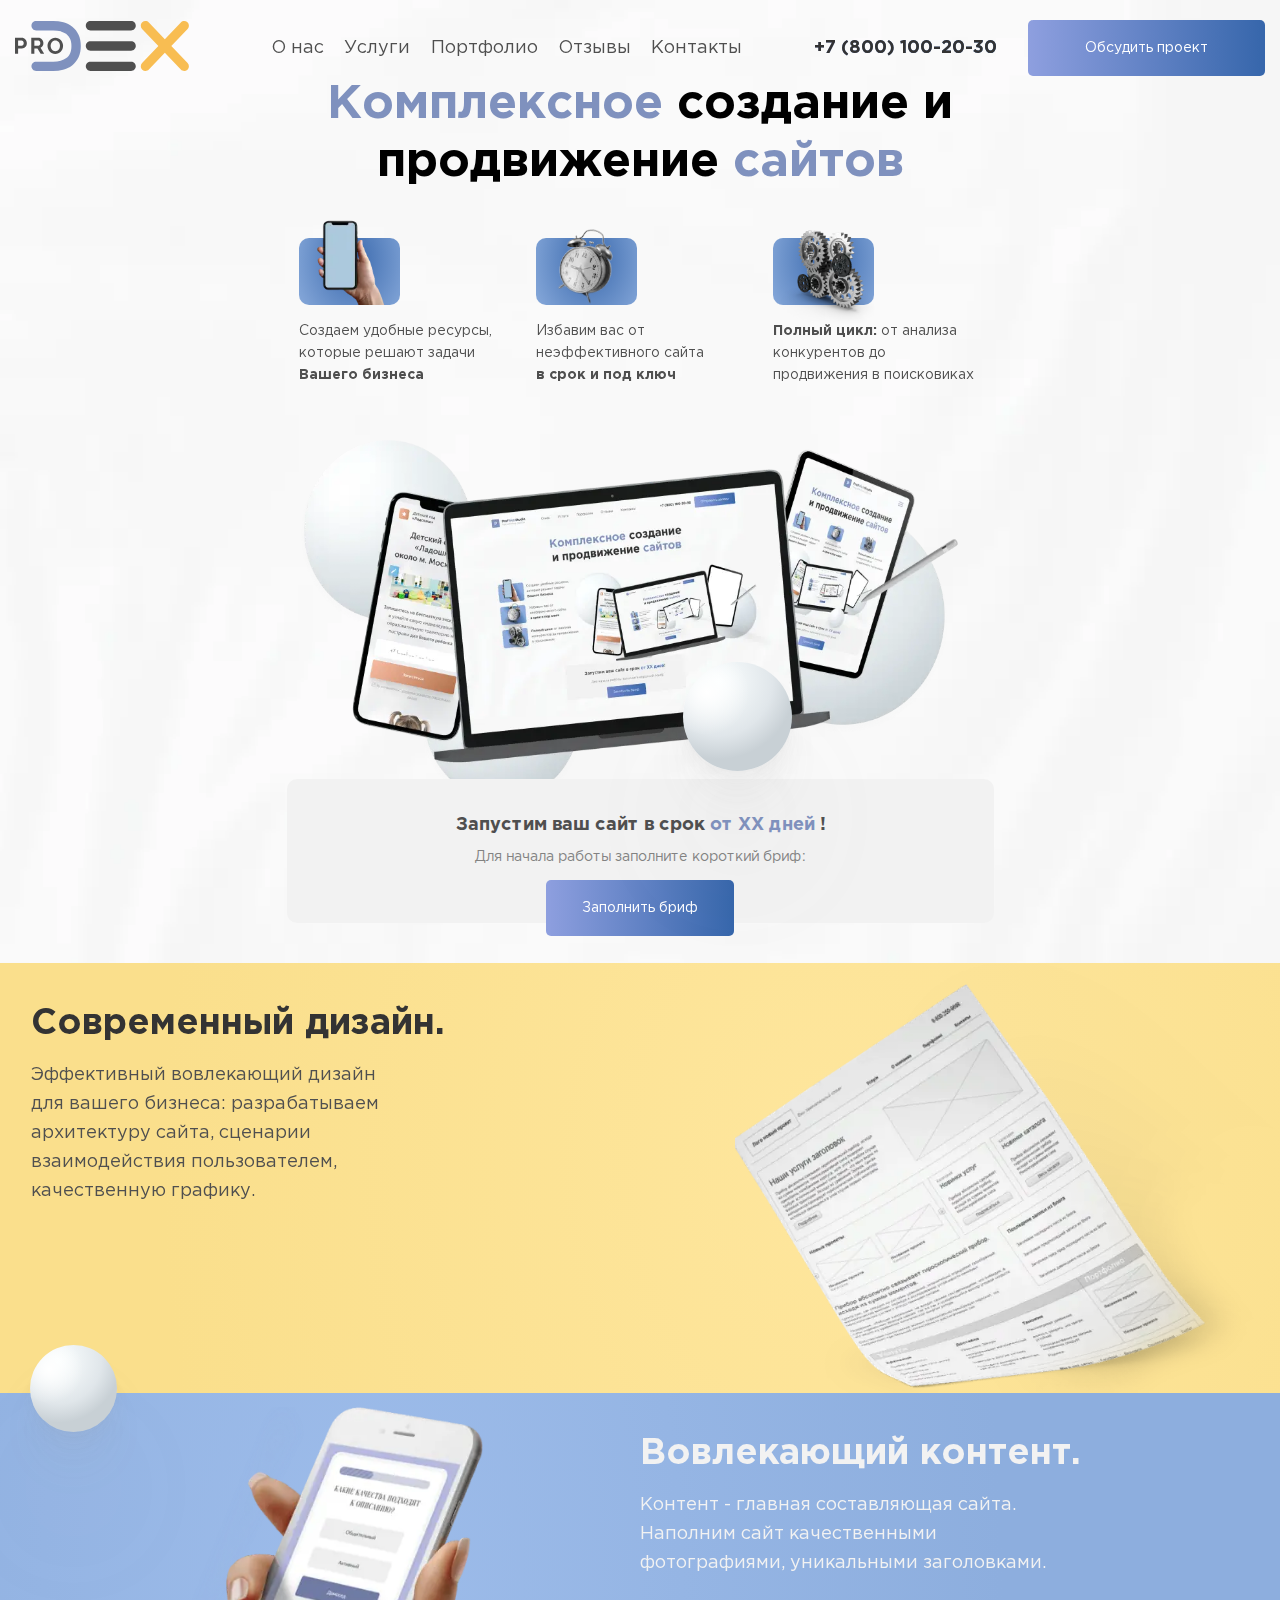
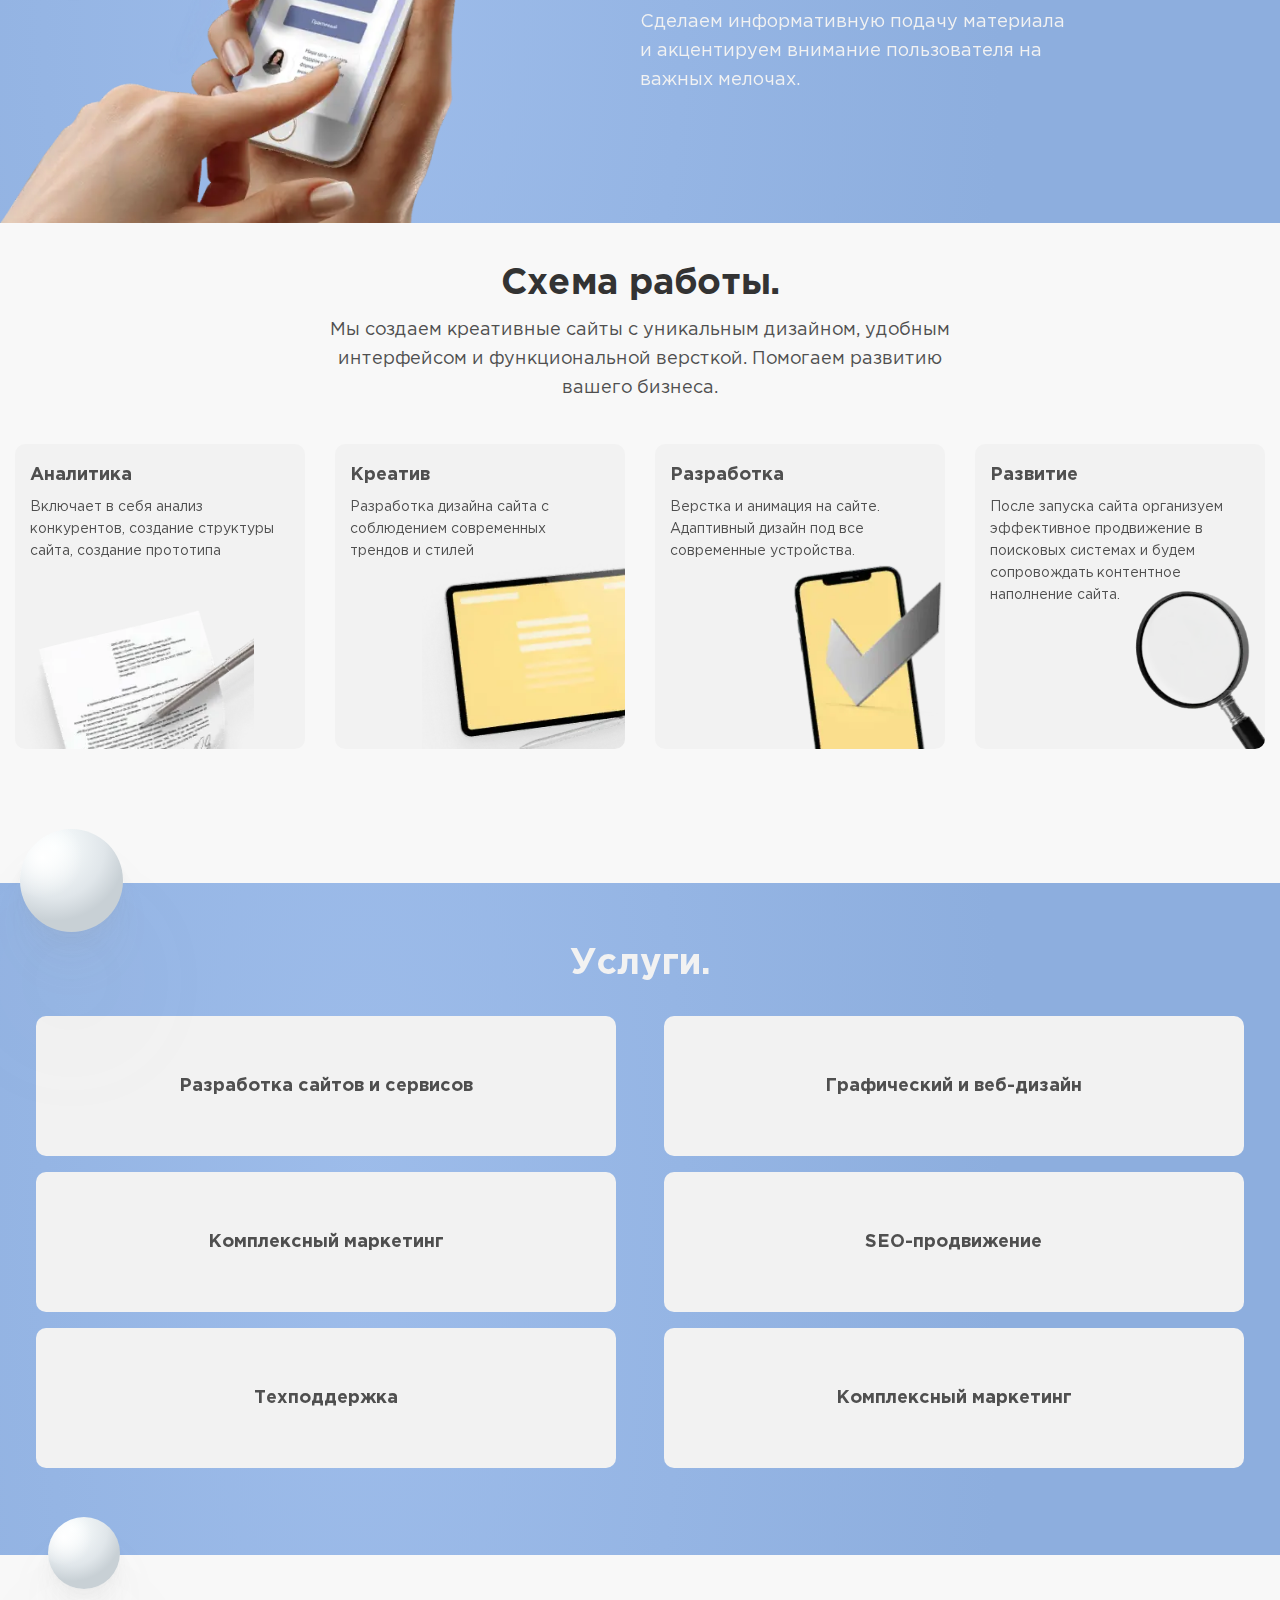
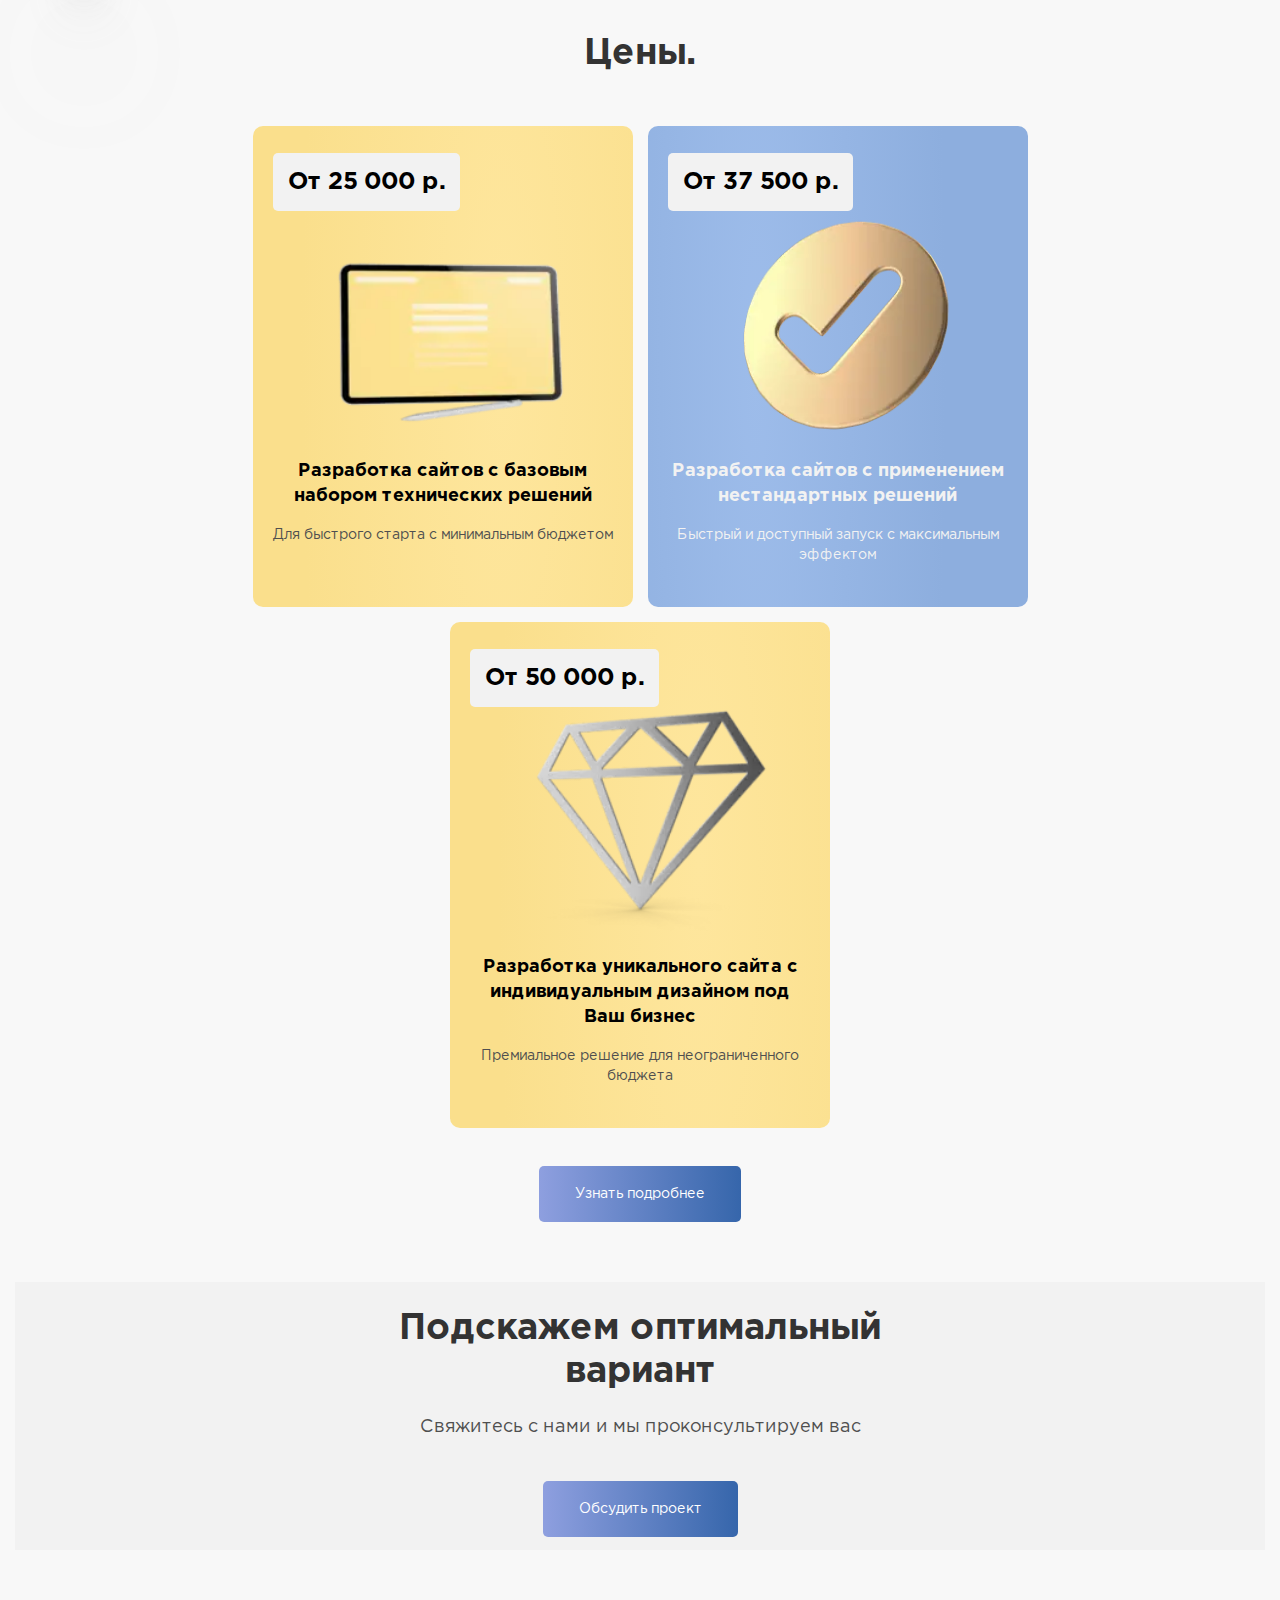
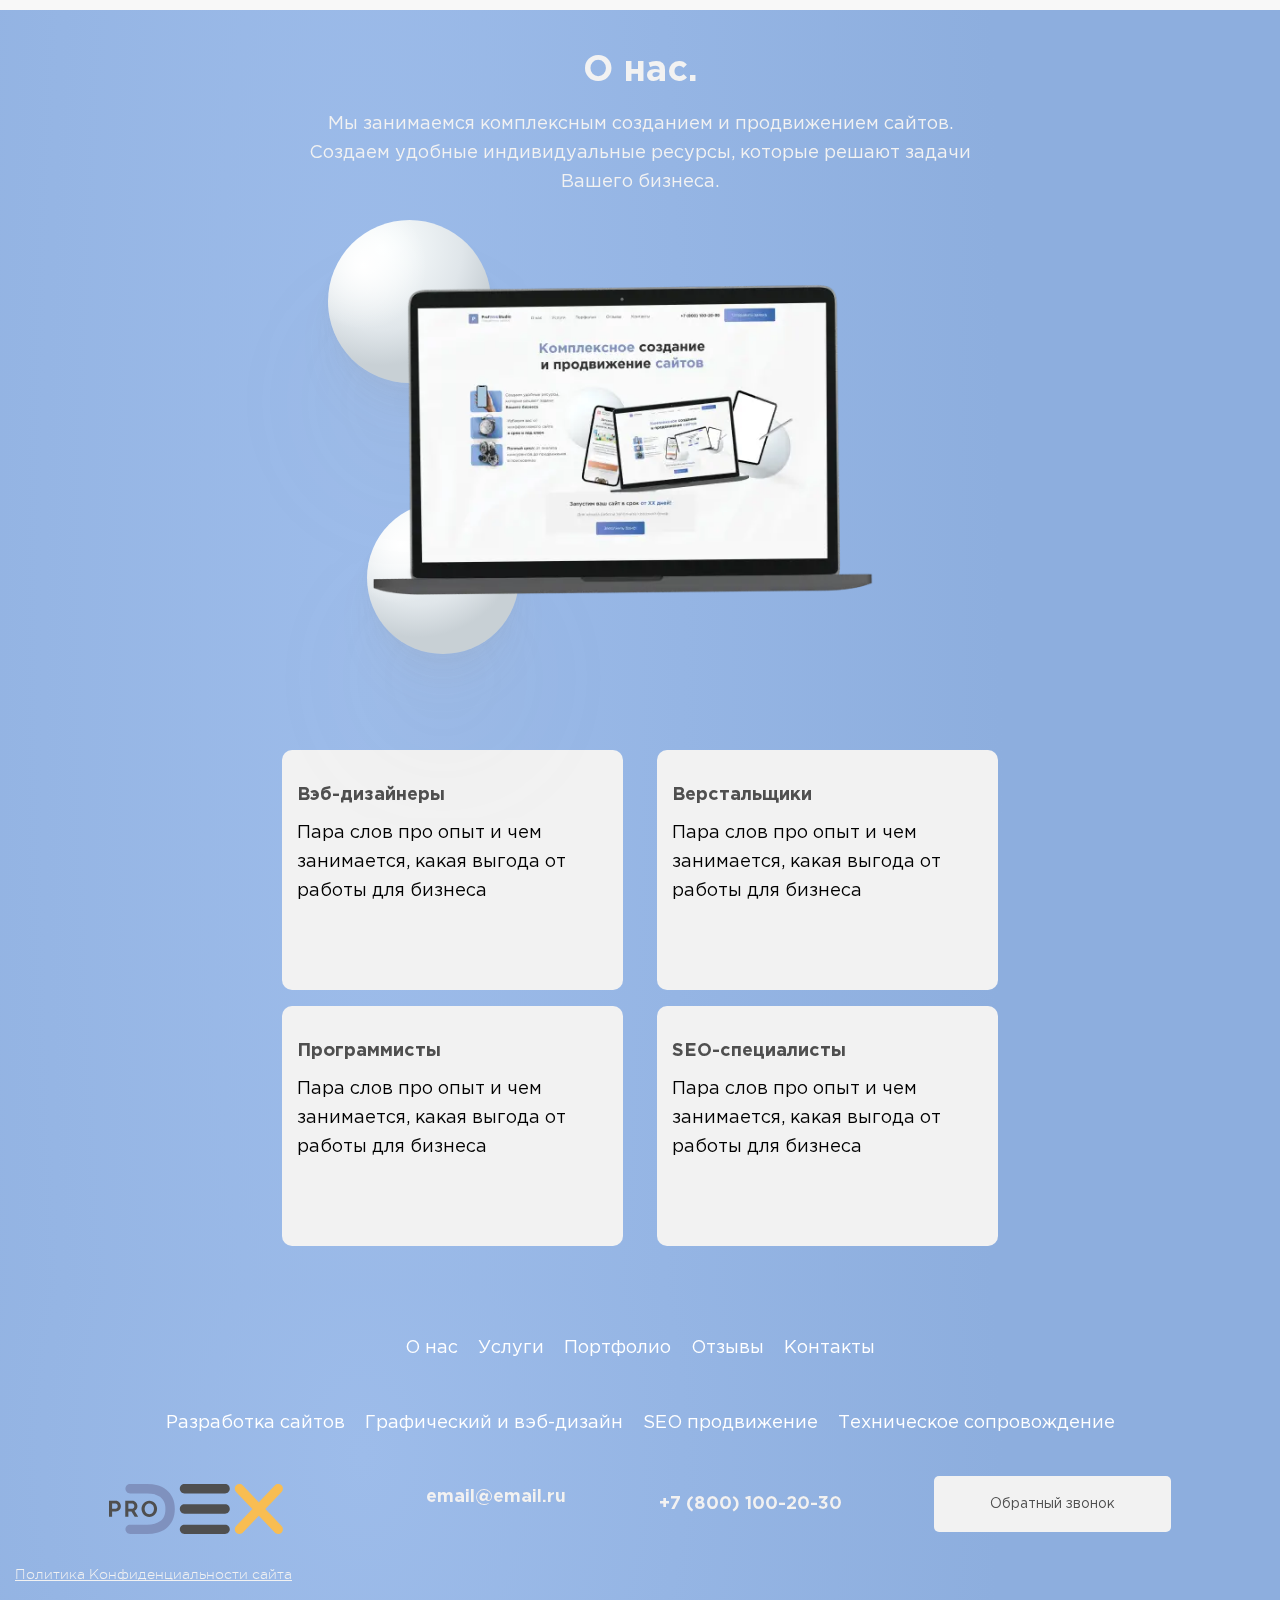
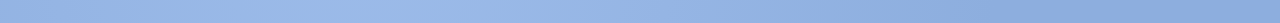
==== commit 96541428: "Added part of corrections" ====
--- a/index.html
+++ b/index.html
@@ -251,19 +251,19 @@
             <div class="about__right">
               <ul class="about-cards-list">
                 <li class="team__item">
-                  <h3 class="team-member__title team__item-title">Вэб-дизайнеры</h3>
+                  <h2 class="team-member__title team__item-title">Вэб-дизайнеры</h2>
                   <p class="team-member__text">Пара слов про опыт и чем занимается, какая выгода от работы для бизнеса</p>
                 </li>
                 <li class="team__item">
-                  <h3 class="team-member__title team__item-title">Верстальщики</h3>
+                  <h2 class="team-member__title team__item-title">Верстальщики</h2>
                   <p class="team-member__text">Пара слов про опыт и чем занимается, какая выгода от работы для бизнеса</p>
                 </li>
                 <li class="team__item">
-                  <h3 class="team-member__title team__item-title">Программисты</h3>
+                  <h2 class="team-member__title team__item-title">Программисты</h2>
                   <p class="team-member__text">Пара слов про опыт и чем занимается, какая выгода от работы для бизнеса</p>
                 </li>
                 <li class="team__item">
-                  <h3 class="team-member__title team__item-title">SEO-специалисты</h3>
+                  <h2 class="team-member__title team__item-title">SEO-специалисты</h2>
                   <p class="team-member__text">Пара слов про опыт и чем занимается, какая выгода от работы для бизнеса</p>
                 </li>
               </ul>
@@ -292,15 +292,11 @@
           </nav>
           <div class="footer__inner">
             <div class="logo logo--desktop logo--desktop-footer"><a class="logo__link" href="index.html"><img src="./wp-content/themes/twentytwenty-child/img/icons/logo.svg" width="174" height="50" alt="Логотип компании DEX Development"></a></div>
-            <div class="policy">
-              <div class="copyright">© 2020 «ProfWebStudio»</div><a class="policy__link" href="#!">Политика Конфиденциальности сайта</a>
-            </div>
+            <div class="contacts__item"> <a class="email__link email__link--footer" href="mailto:email@email.ru">email@email.ru</a></div>
             <div class="phone phone--footer"><a class="phone__link phone__link--footer" href="tel:+78001002030">+7 (800) 100-20-30</a></div>
             <div class="btn btn--call btn--call-footer">Обратный звонок</div>
           </div>
-          <div class="policy policy--mobile">
-            <div class="copyright">© 2020 «ProfWebStudio»</div><a class="policy__link" href="#!">Политика Конфиденциальности сайта</a>
-          </div>
+          <div class="policy"><a class="policy__link" href="#!">Политика Конфиденциальности сайта</a></div>
         </div>
       </footer>
     </div>
--- a/wp-content/themes/twentytwenty-child/css/main.min.css
+++ b/wp-content/themes/twentytwenty-child/css/main.min.css
@@ -1,3 +1,3 @@
 body,html{padding:0;overflow-x:hidden;font-family:'Arial','Tahoma',sans-serif;font-weight:400;font-style:normal;text-rendering:optimizelegibility;-webkit-font-smoothing:antialiased;-webkit-text-size-adjust:none;-ms-text-size-adjust:none}html{min-width:32rem;font-size:62.5%}body{font-size:1.6rem}.container-fluid{position:relative;width:100%}.container{max-width:147rem;margin:auto;padding:0 1.5rem}.container--no-padding,.container--no-padding--mobile{padding:0}.no-scroll{overflow:hidden}.html-overflow{overflow-y:scroll}*,:after,:before{-webkit-box-sizing:border-box;box-sizing:border-box}img{max-width:100%;height:auto}button,input[type=submit]{cursor:pointer}textarea{resize:vertical}body,h1,h2,h3,h4,h5,h6,html,p,ul{margin:0}table{border-collapse:collapse;border-spacing:0}a{text-decoration:none}ul{padding:0;list-style:none}
 /*! normalize.css v8.0.1 | MIT License | github.com/necolas/normalize.css */
-@-webkit-keyframes modal-open{0%{opacity:0;visibility:hidden}to{opacity:1;visibility:visible}}@keyframes modal-open{0%{opacity:0;visibility:hidden}to{opacity:1;visibility:visible}}@-webkit-keyframes modal-close{0%{opacity:1;visibility:visible}to{opacity:0;visibility:hidden}}@keyframes modal-close{0%{opacity:1;visibility:visible}to{opacity:0;visibility:hidden}}html{line-height:1.15;-webkit-text-size-adjust:100%}.reviews__card-author span,body{margin:0}details,main{display:block}hr{-webkit-box-sizing:content-box;box-sizing:content-box;height:0;overflow:visible}code,kbd,pre,samp{font-family:monospace,monospace;font-size:1em}a{background-color:transparent}abbr[title]{border-bottom:none;-webkit-text-decoration:underline dotted;text-decoration:underline dotted}b,strong{font-weight:bolder}small{font-size:80%}sub,sup{font-size:75%;line-height:0;position:relative;vertical-align:baseline}sub{bottom:-.25em}sup{top:-.5em}img{border-style:none}button,input,optgroup,select,textarea{font-family:inherit;font-size:100%;line-height:1.15;margin:0}button,input{overflow:visible}button,select{text-transform:none}[type=button],[type=reset],[type=submit],button{-webkit-appearance:button}[type=button]::-moz-focus-inner,[type=reset]::-moz-focus-inner,[type=submit]::-moz-focus-inner,button::-moz-focus-inner{border-style:none;padding:0}[type=button]:-moz-focusring,[type=reset]:-moz-focusring,[type=submit]:-moz-focusring,button:-moz-focusring{outline:1px dotted ButtonText}fieldset{padding:0;border:0}legend{color:inherit;display:table;max-width:100%;white-space:normal}progress{vertical-align:baseline}textarea{overflow:auto}[type=checkbox],[type=radio],legend{-webkit-box-sizing:border-box;box-sizing:border-box;padding:0}[type=number]::-webkit-inner-spin-button,[type=number]::-webkit-outer-spin-button{height:auto}[type=search]{-webkit-appearance:textfield;outline-offset:-2px}[type=search]::-webkit-search-decoration{-webkit-appearance:none}::-webkit-file-upload-button{-webkit-appearance:button;font:inherit}summary{display:list-item}[hidden],template{display:none}.main-title,.section__title{font-family:"GothamProBold";font-weight:700;font-style:normal;font-size:2.2rem;line-height:2.8rem}.main-title i{white-space:nowrap}.section__title{font-size:2rem;line-height:2.4rem;color:#333}.section__title--white{color:#f2f2f2}.section__title--blue{color:#7f91be}.main-title i,.section__title i,.section__title--small i{font-style:normal;color:#7f91be}.section__title--small{font-family:"GothamProBold";font-weight:700;font-style:normal;font-size:1.6rem;line-height:2.2rem;color:#4f4f4f}.section__title--small-header-bottom{max-width:23rem;margin-bottom:.9rem}.project__link,.subtitle{font-family:"GothamProRegular";font-weight:400;font-style:normal;font-size:1.2rem;line-height:1.8rem;color:#828282}.page-text,.project__link--large,.subtitle--large{font-family:"GothamProBold";font-weight:700;font-style:normal;font-size:1.8rem;line-height:2.4rem;color:#4f4f4f}.page-text{font-family:"GothamProRegular";font-weight:400;font-size:1.2rem;line-height:2rem}.page-text--white{color:#f2f2f2}.card__title,.page-text--bold{font-family:"GothamProBold";font-weight:700;font-style:normal}.card__title{font-size:1.4rem;line-height:2rem;color:#4f4f4f}.card__text,.decription__item,.project__subtitle,.project__tag{font-family:"GothamProRegular";font-weight:400;font-style:normal;font-size:1.2rem;line-height:2rem;color:#4f4f4f}.project__subtitle--black,.service__title,.team-member__title{font-family:"GothamProBold";font-weight:700;font-style:normal}.service__title,.team-member__title{font-size:1.4rem;line-height:1.7rem;color:#4f4f4f}.service__title{text-align:center}.team-member__text{font-family:"GothamProRegular";font-weight:400;font-style:normal;font-size:1.2rem;line-height:2rem}.card__price,.order-site__step{padding:.5rem 1rem;font-family:"GothamProBold";font-weight:700;font-style:normal;font-size:1.4rem;line-height:2.2rem;border-radius:.5rem;background:#f2f2f2}.order-site__title,.price-cards__title,.work-types__card .card__title{font-family:"GothamProBold";font-weight:700;font-style:normal;font-size:1.4rem;line-height:2.1rem}.order-site__title--white,.price-cards__title--white,.work-types__card .card__title--white{color:#f2f2f2}.order-site__text,.price-cards__text,.work-types__card .card__text{font-family:"GothamProRegular";font-weight:400;font-style:normal;font-size:1.2rem;line-height:1.8rem;color:#4f4f4f}.order-site__text--white,.price-cards__text--white,.work-types__card .card__text--white{color:#f2f2f2}.advantages__text,.reviews__card-author,.reviews__card-text{font-family:"GothamProRegular";font-weight:400;font-style:normal;font-size:1.2rem;line-height:2rem;color:#4f4f4f}.advantages__text--bold,.email__link,.phone__link,.reviews__card-author--bold,.reviews__card-text--bold{font-family:"GothamProBold";font-weight:700;font-style:normal}.email__link,.phone__link{font-size:1.6rem;line-height:2.3rem;color:#333;background-clip:text;-webkit-background-clip:text}.email__link:active,.email__link:hover,.phone__link:active,.phone__link:hover{background-clip:text;text-fill-color:transparent;-webkit-background-clip:text;-webkit-text-fill-color:transparent}.email__link,.email__link:hover,.phone__link,.phone__link:hover{background-image:-webkit-gradient(linear,left top,right top,from(#8e9fdf),to(#3666ab));background-image:linear-gradient(90deg,#8e9fdf 0%,#3666ab 100%)}.email__link:active,.phone__link:active{background-image:radial-gradient(50% 284.34% at 28.33% 50%,#3561a4 0%,#3561a4 100%)}.email__link--footer,.phone__link--footer{color:#f2f2f2}.copyright,.policy__link,.table-head__title,.table__text{font-family:"GothamProLight";font-weight:300;font-style:normal;font-size:1.4rem;line-height:1.3rem;color:#f2f2f2}.table-head__title,.table__text{font-family:"RalewayBold";font-weight:700;line-height:1.7rem;color:#4f4f4f}.table__text{font-family:"RalewayRegular";font-weight:400;font-size:1.2rem;color:#333}.table__text--bold{font-family:"RalewayBold";font-weight:700;font-style:normal}.budget-list__price,.budget-list__source,.quiz-message,.quiz__form-email,.quiz__form-name,.quiz__form-phone{font-family:"GothamProRegular";font-weight:400;font-style:normal;font-size:1.4rem;line-height:2.5rem;letter-spacing:.05em;text-transform:uppercase;color:#828282}.budget-list__price,.budget-list__source{font-family:"RalewayBold";font-weight:700;font-size:1rem;line-height:2.1rem;-webkit-font-feature-settings:'pnum' on,'lnum' on;font-feature-settings:'pnum' on,'lnum' on;color:#4f4f4f}.form__policy-text .form__policy-link{color:#727272;text-decoration:underline;-webkit-text-decoration-skip-ink:none;text-decoration-skip-ink:none}.form__input-message{font-family:"GothamProRegular";font-weight:400;font-style:normal;font-size:1.4rem;line-height:2rem;letter-spacing:.05em;color:#828282}.form__input-message,.form__input-message:hover{border:.1rem solid #e0e0e0}.form__input-message:focus{border:.1rem solid #4f4f4f;color:#4f4f4f}input:not([type=checkbox]),input:not([type=file]){font-family:"GothamProRegular";font-weight:400;font-style:normal;font-size:1.4rem;line-height:2rem;letter-spacing:.05em;border:.1rem solid #e0e0e0;color:#828282}input:not([type=submit]){text-transform:uppercase}input:hover{border:.1rem solid #e0e0e0}input:focus{border:.1rem solid #4f4f4f;color:#4f4f4f}input[type=submit]{color:#fff}input[type=checkbox]{background:#bdbdbd}input[type=checkbox]:checked{background:radial-gradient(50% 284.34% at 28.33% 50%,#9dbcea 0%,#8daede 100%)}input[type=checkbox]:hover{background:#bdbdbd}.nav__link,label{font-family:"GothamProRegular";font-weight:400;font-style:normal}label{font-size:1rem;line-height:1.8rem;color:#828282}.nav__link,.nav__link--footer{font-size:1.6rem;-webkit-transition:all .3s ease-out;transition:all .3s ease-out}.nav__link{line-height:1.5rem;color:#4f4f4f}.nav__link:hover{text-shadow:0 0 .09rem #4f4f4f,0 0 .09rem #4f4f4f,0 0 .09rem #4f4f4f}.nav__link--footer{line-height:1.8rem;color:#fff}.nav__link--footer:hover{text-shadow:0 0 .09rem #fff,0 0 .09rem #fff,0 0 .09rem #fff}.about-cards .about__card .card__title,.directions-cards .directions__card .card__title,.reviews__card-title,.studio-services__item-title,.webdevelopment__title{font-family:"GothamProBold";font-weight:700;font-style:normal;font-size:2rem;line-height:2.9rem;color:#333}.about-cards .about__card .card__title--white,.directions-cards .directions__card .card__text--white,.directions-cards .directions__card .card__title--white,.reviews__card-title--white,.studio-services__item-title--white,.webdevelopment__title--white{color:#f2f2f2}.reviews__card-link,.studio-services__item,.webdevelopment__item{font-family:"GothamProRegular";font-weight:400;font-style:normal;font-size:1.2rem;line-height:2rem;color:#4f4f4f}.reviews__card-link{font-family:"GothamProBold";font-weight:700;font-size:1.4rem;line-height:1.8rem}.btn,.radio-wrap label{font-style:normal;font-size:1.2rem;border-radius:.5rem;cursor:pointer}.radio-wrap label{letter-spacing:.05em;text-transform:uppercase;-webkit-font-feature-settings:'pnum' on,'lnum' on;font-feature-settings:'pnum' on,'lnum' on;width:31rem;height:7.5rem;display:-webkit-box;display:-ms-flexbox;display:flex;-webkit-box-pack:center;-ms-flex-pack:center;justify-content:center;-webkit-box-align:center;-ms-flex-align:center;align-items:center;background:#fff;-webkit-user-select:none;-moz-user-select:none;-ms-user-select:none;user-select:none;-webkit-transition:all .5s ease-out;font-family:"RalewayBold";font-weight:700;line-height:2.3rem;color:#4f4f4f;transition:all .5s ease-out}@font-face{font-family:'GothamProLight';src:url(./../fonts/GothamProLight.woff2) format("woff2");font-weight:300;font-style:normal}@font-face{font-family:'GothamProRegular';src:url(./../fonts/GothamProRegular.woff2) format("woff2");font-weight:400;font-style:normal}@font-face{font-family:'GothamProBold';src:url(./../fonts/GothamProBold.woff2) format("woff2");font-weight:700;font-style:normal}@font-face{font-family:'RalewayBold';src:url(./../fonts/Raleway-Bold.woff2) format("woff2");font-weight:700;font-style:normal}@font-face{font-family:'RalewayRegular';src:url(./../fonts/Raleway-Regular.woff2) format("woff2");font-weight:400;font-style:normal}.btn{position:relative;z-index:1;padding:1.4rem 2.9rem;text-align:center;font-family:"GothamProRegular";font-weight:400;line-height:1.8rem;color:#fff;background:-webkit-gradient(linear,left top,right top,from(#8e9fdf),to(#3666ab));background:linear-gradient(90deg,#8e9fdf 0%,#3666ab 100%);border:0;outline:0;overflow:hidden;-webkit-transition:color .5s,background-color .2s,-webkit-transform .2s;transition:color .5s,transform .2s,background-color .2s;transition:color .5s,transform .2s,background-color .2s,-webkit-transform .2s}.btn:active{-webkit-box-shadow:0 10rem 8rem rgba(46,87,181,.07),0 4.17776rem 3.34221rem rgba(46,87,181,.0503198),0 2.23363rem 1.7869rem rgba(46,87,181,.0417275),0 1.25216rem 1.00172rem rgba(46,87,181,.035),0 .66501rem .53201rem rgba(46,87,181,.0282725),0 .27673rem .22138rem rgba(46,87,181,.0196802);box-shadow:0 10rem 8rem rgba(46,87,181,.07),0 4.17776rem 3.34221rem rgba(46,87,181,.0503198),0 2.23363rem 1.7869rem rgba(46,87,181,.0417275),0 1.25216rem 1.00172rem rgba(46,87,181,.035),0 .66501rem .53201rem rgba(46,87,181,.0282725),0 .27673rem .22138rem rgba(46,87,181,.0196802);background:#e5a42b}.btn::after,.btn::before{position:absolute;content:"";top:0;left:0;width:110%;border-radius:.3rem}.btn::before{height:100%;-webkit-transition:opacity .3s;transition:opacity .3s}.btn::after{z-index:-1;-webkit-transform:translate(-.5rem,-7rem) scale(.1);transform:translate(-.5rem,-7rem) scale(.1);height:20rem;background:linear-gradient(269.13deg,#e4a228 1.1%,#f8bd52 95.45%);border-radius:50%;opacity:0;-webkit-transition:opacity .3s,background .3s,-webkit-transform .3s;transition:transform .3s,opacity .3s,background .3s;transition:transform .3s,opacity .3s,background .3s,-webkit-transform .3s}.btn:hover::before{opacity:0}.btn:hover::after{-webkit-transform-origin:10rem 10rem;transform-origin:10rem 10rem;-webkit-transform:scale(1) translate(-.5rem,-7rem);transform:scale(1) translate(-.5rem,-7rem);opacity:1}.btn--call{width:calc(100%/12*8);max-width:23.7rem;margin-bottom:2rem}.btn--call-footer{color:#4f4f4f;background:#f2f2f2}.btn--call-footer:hover{color:#fff;background:-webkit-gradient(linear,left top,right top,from(#8e9fdf),to(#3666ab));background:linear-gradient(90deg,#8e9fdf 0%,#3666ab 100%)}.btn--brief{-webkit-transform:translateY(1.3rem);transform:translateY(1.3rem)}.btn--table{display:block;width:15.3rem}.btn--table:last-child{margin-left:1.1rem}.btn--white{color:#4f4f4f;background:#fff}.btn--white:hover{color:#fff;background:-webkit-gradient(linear,left top,right top,from(#8e9fdf),to(#3666ab));background:linear-gradient(90deg,#8e9fdf 0%,#3666ab 100%)}.btn--services{width:90%;max-width:23.4rem;margin:2rem auto 0;display:inline-block}input[type=checkbox],input[type=file]{position:absolute;z-index:-1;height:0;visibility:hidden;display:none;opacity:0}input:not([type=checkbox]),input:not([type=file]),textarea{width:100%;max-width:31rem;padding:1.5rem 1rem;text-align:center}textarea{text-align:left}input[type=submit]{padding:1.6rem 4.2rem}input[type=checkbox]{margin-top:.3rem}input+label{position:relative;cursor:pointer}input[type=checkbox]+label::before{position:absolute;content:"";top:50%!important;left:0;-webkit-transform:translateY(-50%)!important;transform:translateY(-50%)!important;width:1.5rem;height:1.5rem;border:0;background:radial-gradient(50% 284.34% at 28.33% 50%,#9dbcea 0%,#8daede 100%);border-radius:.2rem}input:checked{border:0}input:checked+label::after{position:absolute;content:"";z-index:2;top:1.2rem;left:.6rem;width:.4rem;height:1rem;border:solid #f2f2f2;border-width:0 .1rem .1rem 0;-webkit-transform:rotate(45deg);transform:rotate(45deg)}.header{position:relative;width:100%;overflow:hidden}.header,.header--open{-webkit-transition:all .5s ease-out;transition:all .5s ease-out}.header--open::after{position:absolute;z-index:125;content:"";top:0;left:0;display:block;width:100%;height:7rem;background:#f8f8f8}.header--main{padding-top:8rem}.main-title{max-width:29rem;text-align:center;margin:0 auto 4.8rem}.header__content{display:-webkit-box;display:-ms-flexbox;display:flex;-webkit-box-orient:vertical;-webkit-box-direction:normal;-ms-flex-direction:column;flex-direction:column;-webkit-box-align:center;-ms-flex-align:center;align-items:center;padding-top:8.5rem}.header__content--text-block{padding-top:0}.page-text--header{max-width:25.2rem;text-align:center}.page-text--header-promotion,.page-text--header-webdesign,.page-text--header-webdevelopment{margin-bottom:3.9rem}.main-title--inner-page{max-width:28rem;margin-bottom:1.5rem;padding:0!important}.section__title--text-block{max-width:55rem;margin-bottom:2rem;text-align:center}.page-text--text-block-long{margin-bottom:3.6rem}.page-text--text-block{margin-bottom:3rem;text-align:center}.header--about,.header--reviews,.header--services{margin-bottom:4rem}.header--contacts,.header--portfolio{padding-bottom:4rem}.header--webdesign,.header--webdevelopment{height:52.5rem}.header--promotion{height:54rem}.design{position:relative;background:radial-gradient(52.83% 206.26% at 65.38% 47.17%,#fee69d 0%,#fadf8c 100%)}.design,.design__right{width:100%}.design__left{padding:4rem 0 0 1.5rem}.section__title--design{margin-bottom:1rem}.section__title--black-market,.section__title--contractors,.section__title--team-work,.section__title--weapon{margin-bottom:1.5rem}.design__text{width:28rem}.content__text:not(:last-child),.design__text:not(:last-child){margin-bottom:2rem}.content{background:radial-gradient(50% 284.34% at 28.33% 50%,#9dbcea 0%,#8daede 100%)}.content,.content__left,.content__right{width:100%}.content__right{-webkit-box-ordinal-group:0;-ms-flex-order:-1;order:-1;margin-bottom:.6rem;padding:4rem 0 0 1.5rem}.section__title--content{margin-bottom:1rem}.content__text{width:28rem}.work-scheme{position:relative;width:100%;padding:4rem 0 5.6rem;background:#f8f8f8}.no-webp .work-scheme::after,.webp .work-scheme::after{position:absolute;content:"";top:-24.4rem;right:0;width:73rem;height:74.4rem}.work-scheme__inner{display:-webkit-box;display:-ms-flexbox;display:flex;-webkit-box-pack:center;-ms-flex-pack:center;justify-content:center}.work-scheme__content{width:100%;margin:0 1.5rem 2rem;text-align:center}.section__title--work-scheme{margin-bottom:1rem}.work-scheme__text{width:28.8rem;margin:0 auto;line-height:2.2rem}.services{width:100%;padding:4rem 0 4.2rem;background:radial-gradient(50% 284.34% at 28.33% 50%,#9dbcea 0%,#8daede 100%)}.services,.services__inner{position:relative}.section__title--services{margin-bottom:1.9rem;text-align:center;color:#f2f2f2}.services-list{width:100%;display:-webkit-box;display:-ms-flexbox;display:flex;-ms-flex-wrap:wrap;flex-wrap:wrap;-webkit-box-orient:vertical;-webkit-box-direction:normal;-ms-flex-direction:column;flex-direction:column;max-width:68.6rem;margin:0 auto}.services__item{width:95%;margin:0 auto 1.6rem;background:#f2f2f2;border-radius:1rem;-webkit-transition:all .5s ease-out;transition:all .5s ease-out}.services__item:hover{background:radial-gradient(52.83% 206.26% at 65.38% 47.17%,#fee69d 0%,#fadf8c 100%)}.price__bottom,.price__top,.services__item .services__link{display:-webkit-box;display:-ms-flexbox;display:flex;-webkit-box-align:center;-ms-flex-align:center;align-items:center}.services__item .services__link{-webkit-box-pack:center;-ms-flex-pack:center;justify-content:center;height:100%;width:100%;padding:2rem}.price{width:100%;overflow:hidden;padding:3rem 0;background:#f8f8f8}.price__bottom,.price__top{-webkit-box-orient:vertical;-webkit-box-direction:normal;-ms-flex-direction:column;flex-direction:column}.price__bottom--services{max-width:136rem;margin:0 auto 10.2rem}.price__bottom--seo{margin:0 auto 4rem}.price__top{margin-bottom:3rem}.price__bottom{position:relative;text-align:center;padding:2.4rem 2rem 2.2rem;background:#f2f2f2}.section__title--price{margin-bottom:3rem;text-align:center}.section__title--price-bottom{max-width:25rem;margin-bottom:.7rem;font-size:1.6rem;line-height:2.2rem}.price__text{max-width:25rem;margin-bottom:2.6rem}.about{width:100%;padding:4rem 0 2.4rem;background:radial-gradient(50% 284.34% at 28.33% 50%,#9dbcea 0%,#8daede 100%)}.about__inner{display:-webkit-box;display:-ms-flexbox;display:flex;-webkit-box-orient:vertical;-webkit-box-direction:normal;-ms-flex-direction:column;flex-direction:column}.about__content{width:100%;margin:0 auto 1.5rem}.about__text,.section__title--about{text-align:center}.section__title--about{margin-bottom:.8rem}.about__text{width:29rem;margin:0 auto}.footer{padding:3rem 0;background:radial-gradient(50% 284.34% at 28.33% 50%,#9dbcea 0%,#8daede 100%)}.footer__inner{display:-webkit-box;display:-ms-flexbox;display:flex;-webkit-box-align:center;-ms-flex-align:center;align-items:center;-webkit-box-orient:vertical;-webkit-box-direction:normal;-ms-flex-direction:column;flex-direction:column}.work-stages,.work-types{padding:4rem 0 5.6rem;background:radial-gradient(50% 284.34% at 28.33% 50%,#9dbcea 0%,#8daede 100%)}.work-stages__content,.work-types__content{display:-webkit-box;display:-ms-flexbox;display:flex;-webkit-box-orient:vertical;-webkit-box-direction:normal;-ms-flex-direction:column;flex-direction:column;-webkit-box-align:center;-ms-flex-align:center;align-items:center;text-align:center}.work-stages .page-text--work-stages,.work-types .page-text--work-stages{max-width:81.2rem;margin-bottom:3rem}.section__title--work-stages{margin-bottom:1.5rem}.tariff{padding:4rem 0 2rem;background:#f8f8f8}.tariff .work-stages__inner{width:100%;max-width:99.4rem;margin:0 auto;display:-webkit-box;display:-ms-flexbox;display:flex;-webkit-box-orient:vertical;-webkit-box-direction:normal;-ms-flex-direction:column;flex-direction:column;-webkit-box-align:center;-ms-flex-align:center;align-items:center}.tariff .work-stages__inner--work-types{position:relative}.radio-wrap input[type=radio],.radio-wrap label::after,.tariff .work-stages__inner--work-types::before{display:none}.section__title--tariff{margin-bottom:3rem;text-align:center}.tariff__table-wrap{position:relative;width:100%;max-width:125rem;overflow-x:scroll}.tariff__table-wrap::-webkit-scrollbar{width:100%}.tariff__table-wrap::-webkit-scrollbar-track{height:1.5rem;border-radius:10rem;background:#e0e0e0}.tariff__table-wrap::-webkit-scrollbar-thumb{height:1.5rem;border-radius:10rem;background:-webkit-gradient(linear,left top,right top,from(#8e9fdf),to(#3666ab));background:linear-gradient(90deg,#8e9fdf 0%,#3666ab 100%)}.tariff__table-wrap--seo,.tariff__table-wrap--work-types{margin-bottom:4rem}.site-order{padding:2rem 0;background:#f8f8f8}.site-order__inner{display:-webkit-box;display:-ms-flexbox;display:flex;-webkit-box-orient:vertical;-webkit-box-direction:normal;-ms-flex-direction:column;flex-direction:column;-webkit-box-align:center;-ms-flex-align:center;align-items:center}.section__title--site-order{margin-bottom:3rem}.quiz{padding:2rem 0 2.5rem;background:#f8f8f8}.quiz__top{display:-webkit-box;display:-ms-flexbox;display:flex;-webkit-box-orient:vertical;-webkit-box-direction:normal;-ms-flex-direction:column;flex-direction:column;-webkit-box-align:center;-ms-flex-align:center;align-items:center}.quiz .phone--quiz{width:100%;text-align:center}.quiz .phone__link--quiz{color:#7f91be}.quiz__center{max-width:144rem;width:100%;padding:5rem 1.5rem;border-radius:.5rem;background:url(../img/icons/sphere-1.svg) calc(100% + 8rem) -2rem/20rem 20rem no-repeat,url(../img/icons/sphere-1.svg) calc(100% + 9.5rem) 122%/30.4rem 30.4rem no-repeat,url(../img/icons/sphere-1.svg) -4rem 106%/11rem 11rem no-repeat,#f2f2f2}.section__title--quiz{margin:1rem 1.5rem 1.5rem 0;text-align:center}.quiz__top-text,.subtitle--large-quiz{margin-bottom:1.5rem;text-align:center}.quiz-message{width:100%;min-height:10rem;padding:1.5rem 2rem;margin-bottom:2rem;border:0;border-radius:.5rem;outline:0}.inputs-wrap,.quiz__budget-list,.quiz__source-list{display:-webkit-box;display:-ms-flexbox;display:flex;-webkit-box-orient:vertical;-webkit-box-direction:normal;-ms-flex-direction:column;flex-direction:column;-webkit-box-align:center;-ms-flex-align:center;align-items:center;margin-bottom:2rem}.inputs-wrap{max-width:45rem;margin:0 auto}.inputs-wrap .budget-list__price,.inputs-wrap .budget-list__source,.quiz__budget-list .budget-list__price,.quiz__budget-list .budget-list__source,.quiz__source-list .budget-list__price,.quiz__source-list .budget-list__source{width:100%;max-width:31rem;padding:2.2rem 4.2rem;margin-bottom:2rem;text-align:center;border-radius:.5rem;background:#f8f8f8;cursor:pointer}.inputs-wrap .quiz__form-email,.inputs-wrap .quiz__form-name,.inputs-wrap .quiz__form-phone,.quiz__budget-list .quiz__form-email,.quiz__budget-list .quiz__form-name,.quiz__budget-list .quiz__form-phone,.quiz__source-list .quiz__form-email,.quiz__source-list .quiz__form-name,.quiz__source-list .quiz__form-phone{width:100%;max-width:42rem;border:.1rem solid #f2f2f2;border-radius:.5rem;background:#fff}.inputs-wrap .quiz__form-name,.inputs-wrap .quiz__form-phone,.quiz__budget-list .quiz__form-name,.quiz__budget-list .quiz__form-phone,.quiz__source-list .quiz__form-name,.quiz__source-list .quiz__form-phone{margin-bottom:1.5rem}.quiz__form-bottom{display:-webkit-box;display:-ms-flexbox;display:flex;-webkit-box-orient:vertical;-webkit-box-direction:normal;-ms-flex-direction:column;flex-direction:column;-webkit-box-align:center;-ms-flex-align:center;align-items:center;margin-bottom:2rem}.quiz__form-file__wrap{position:relative;text-align:center}.input__file-icon-wrapper{margin-right:2.7rem;display:-webkit-box;display:-ms-flexbox;display:flex;-webkit-box-align:center;-ms-flex-align:center;align-items:center;-webkit-box-pack:center;-ms-flex-pack:center;justify-content:center}.input__file-button-text{line-height:1;margin-top:.1rem}.quiz__form-file-button{width:100%;max-width:31rem;height:7.5rem;display:-webkit-box;display:-ms-flexbox;display:flex;-webkit-box-align:center;-ms-flex-align:center;align-items:center;-webkit-box-pack:center;-ms-flex-pack:center;justify-content:center;margin:0 auto;border-radius:.5rem;cursor:pointer}.quiz__form-submit{max-width:31rem}.form__policy-text{padding-left:2rem}.form__policy-text .form__policy-link{display:block}.radio-wrap label:hover{background:radial-gradient(52.83% 206.26% at 65.38% 47.17%,#fee69d 0%,#fadf8c 100%);-webkit-transition:all .5s ease-out;transition:all .5s ease-out}.radio-wrap input[type=radio]:checked+label{background:radial-gradient(52.83% 206.26% at 65.38% 47.17%,#fee69d 0%,#fadf8c 100%)}.portfolio-list{margin-bottom:4.5rem;display:-webkit-box;display:-ms-flexbox;display:flex;-webkit-box-orient:vertical;-webkit-box-direction:normal;-ms-flex-direction:column;flex-direction:column;-webkit-box-align:center;-ms-flex-align:center;align-items:center}.portfolio__btn,.portfolio__btn:active{-webkit-transition:background .2s linear;transition:background .2s linear}.portfolio__btn{position:relative;width:100%;display:block;padding:1.4rem 2.9rem;text-align:center;font-family:"GothamProRegular";font-weight:400;font-style:normal;font-size:1.2rem;line-height:1.8rem;color:#fff;background:-webkit-gradient(linear,left top,right top,from(#8e9fdf),to(#3666ab));background:linear-gradient(90deg,#8e9fdf 0%,#3666ab 100%);border:0;outline:0;border-radius:.5rem;overflow:hidden;cursor:pointer}.portfolio__btn:active,.portfolio__btn:hover{-webkit-box-shadow:0 10rem 8rem rgba(46,87,181,.07),0 4.17776rem 3.34221rem rgba(46,87,181,.0503198),0 2.23363rem 1.7869rem rgba(46,87,181,.0417275),0 1.25216rem 1.00172rem rgba(46,87,181,.035),0 .66501rem .53201rem rgba(46,87,181,.0282725),0 .27673rem .22138rem rgba(46,87,181,.0196802);box-shadow:0 10rem 8rem rgba(46,87,181,.07),0 4.17776rem 3.34221rem rgba(46,87,181,.0503198),0 2.23363rem 1.7869rem rgba(46,87,181,.0417275),0 1.25216rem 1.00172rem rgba(46,87,181,.035),0 .66501rem .53201rem rgba(46,87,181,.0282725),0 .27673rem .22138rem rgba(46,87,181,.0196802)}.portfolio__btn:active{background:#e5a42b}.portfolio__btn:hover{background:linear-gradient(269.13deg,#e4a228 1.1%,#f8bd52 95.45%)}.portfolio__btn::after{position:absolute;z-index:10;content:"";top:50%;left:calc(50% - 7.7rem);-webkit-transform:translateY(-50%);transform:translateY(-50%);width:2.4rem;height:2.4rem;background:url(../img/icons/circle-plus.svg)}.about-cards-wrap,.about-cards-wrap--support{max-width:69rem;margin:0 auto}.about-cards-wrap--support .about-cards{padding:0}.about-cards,.about-cards-wrap{position:relative;z-index:10}.about-cards-wrap::after,.about-cards-wrap::before,.directions-cards-wrap--contacts::before,.directions-cards-wrap--reviews::after,.directions-cards-wrap--reviews::before,.directions-cards-wrap::before{display:none}.about-cards{z-index:5;max-width:100%;display:-webkit-box;display:-ms-flexbox;display:flex;-ms-flex-wrap:wrap;flex-wrap:wrap;-webkit-box-pack:center;-ms-flex-pack:center;justify-content:center;margin:0 auto;padding-bottom:2.3rem}.about-cards .about__card{width:100%;max-width:55rem;padding:2.4rem;margin-bottom:2.5rem;background:#f2f2f2;border-radius:.5rem}.about-cards .card__title{margin-bottom:2rem}.about-cards .card__text:not(:last-child){margin-bottom:1.5rem}.section__title--directions{position:relative;z-index:1;margin-bottom:3.8rem;text-align:center}.directions-cards-wrap{position:relative}.directions-cards{position:relative;z-index:1;display:-webkit-box;display:-ms-flexbox;display:flex;-ms-flex-wrap:wrap;flex-wrap:wrap;-webkit-box-pack:center;-ms-flex-pack:center;justify-content:center}.directions-cards .directions__card{position:relative;width:100%;max-width:28rem;min-height:42rem;padding:1.7rem 2rem 1rem 1.45rem;margin:0 0 2.9rem;border-radius:.5rem}.directions-cards .directions__card:nth-child(even){-webkit-transition:all .3s linear;transition:all .3s linear;background:radial-gradient(52.83% 206.26% at 65.38% 47.17%,#fee69d 0%,#fadf8c 100%)}.directions-cards .directions__card:nth-child(even):hover,.directions-cards .directions__card:nth-child(odd){-webkit-transition:all .3s linear;transition:all .3s linear;background:radial-gradient(50% 284.34% at 28.33% 50%,#9dbcea 0%,#8daede 100%)}.directions-cards .directions__card:nth-child(odd):hover{-webkit-transition:all .3s linear;transition:all .3s linear;background:radial-gradient(52.83% 206.26% at 65.38% 47.17%,#fee69d 0%,#fadf8c 100%)}.directions-cards .directions__card .card__title{max-width:17.5rem;margin-bottom:1.2rem}.directions-cards .directions__card .card__text{max-width:20rem;margin-bottom:.9rem}.directions-cards .directions__card .card__img{position:absolute;left:50%;width:100%;height:28rem;-webkit-transform:translate(-50%,0);transform:translate(-50%,0);bottom:0}.directions-cards .directions__card .card__img img{height:28rem}.reviews{margin-bottom:4rem}.reviews-cards{display:-webkit-box;display:-ms-flexbox;display:flex;-webkit-box-orient:vertical;-webkit-box-direction:normal;-ms-flex-direction:column;flex-direction:column;-webkit-box-align:center;-ms-flex-align:center;align-items:center;-ms-flex-wrap:wrap;flex-wrap:wrap}.reviews__card{width:100%;max-width:71rem;text-align:center;padding:.7rem 2.4rem 1rem;background:#f2f2f2;border-radius:.5rem}.reviews__card:not(:last-child){margin-bottom:2rem}.reviews__card-top{display:-webkit-box;display:-ms-flexbox;display:flex;-webkit-box-pack:justify;-ms-flex-pack:justify;justify-content:space-between;-webkit-box-align:center;-ms-flex-align:center;align-items:center;margin-bottom:1.6rem}.reviews__card-title{margin-bottom:.8rem}.reviews__card-logo{width:20rem;height:6rem}.reviews__card-logo img{-o-object-fit:contain;object-fit:contain;width:20rem;height:6rem}video{width:100%;height:100%}.reviews__card-video{position:relative;max-width:62.4rem;max-height:25.4rem;margin-bottom:1.5rem;cursor:pointer}.video-play{position:absolute;top:50%;left:50%;-webkit-transform:translate(-50%,-50%);transform:translate(-50%,-50%);width:5rem;height:5rem;background:url(../img/icons/play.svg) center/contain,no-repeat}.reviews__card-text{margin-bottom:1rem;text-align:left}.reviews__card-author{margin:0 1.3rem 1.5rem 0;text-align:right}.reviews__card-link{position:relative;-webkit-transform:translateX(-1.7rem);transform:translateX(-1.7rem);display:inline-block;text-align:center;padding:1rem}.reviews__card-link::after{position:absolute;content:"";top:50%;right:-2.8rem;-webkit-transform:translate(-50%,-50%);transform:translate(-50%,-50%);display:block;width:2.1rem;height:2.1rem;background:url(../img/icons/arrow-right.svg);-webkit-transition:all .3s linear;transition:all .3s linear}.reviews__card-link:hover::after{right:-4rem}.section__title--reviews{position:relative;z-index:2;margin-bottom:2.1rem;text-align:center}.page-text--reviews{position:relative;z-index:2;max-width:53rem;margin:0 auto 3rem;text-align:center}.contact-form{margin-bottom:4rem}.contact-form__inner{display:-webkit-box;display:-ms-flexbox;display:flex;-ms-flex-wrap:wrap;flex-wrap:wrap;-webkit-box-pack:center;-ms-flex-pack:center;justify-content:center}.contact-form__inner .contacts{width:100%;max-width:44.6rem;display:-webkit-box;display:-ms-flexbox;display:flex;-webkit-box-orient:vertical;-webkit-box-direction:normal;-ms-flex-direction:column;flex-direction:column;-webkit-box-align:center;-ms-flex-align:center;align-items:center}.contact-form__inner .contacts .section__title--contact-form{margin-bottom:1rem;text-align:center}.contact-form__inner .contacts .page-text--contact-form{max-width:25rem;margin:0 auto 2.6rem;text-align:center}.contact-form__inner .contacts .contacts-list{padding-left:4.5rem;margin-bottom:3rem;max-width:22rem}.contact-form__inner .contacts .contacts__item{position:relative}.contact-form__inner .contacts .contacts__item::after,.contact-form__inner .contacts .contacts__item::before{position:absolute;content:"";top:50%;-webkit-transform:translateY(-50%);transform:translateY(-50%)}.contact-form__inner .contacts .contacts__item::before{left:-4.5rem;width:3.5rem;height:3.5rem;background:#7f91be;border-radius:.5rem}.contact-form__inner .contacts .contacts__item:not(:last-child){margin-bottom:3rem}.contact-form__inner .contacts .contacts__item:nth-child(1)::after,.contact-form__inner .contacts .contacts__item:nth-child(2)::after{left:-3.7rem;width:2rem;height:2rem}.contact-form__inner .contacts .contacts__item:nth-child(1)::after{background:url(../img/icons/phone.svg) center/cover,no-repeat}.contact-form__inner .contacts .contacts__item:nth-child(2)::after{background:url(../img/icons/mail.svg) center/cover,no-repeat}.contact-form__inner .form-contact{width:100%;max-width:95.5rem;margin:0 auto;padding:2rem 1.5rem 2.4rem;background:url(../img/icons/sphere-3.svg),url(../img/icons/sphere-1.svg),#f2f2f2;background-position:100% 42rem,-20.9rem 228%;background-size:55.9rem 55.9rem,400px 400px,cover;background-repeat:no-repeat,no-repeat,repeat;border-radius:.5rem}.contact-form__inner .form-contact .form-contact__message,.contact-form__inner .form-contact .section__title--form-contact{margin-bottom:2rem}.contact-form__inner .form-contact .subtitle--large-contact-form{margin-bottom:1.5rem}.contact-form__inner .form-contact .quiz__form-name--form-contact,.contact-form__inner .form-contact .quiz__form-phone--form-contact{width:100%}.contact-form__inner .form-contact .inputs-wrap--form-contact{margin-bottom:2rem;max-width:90rem;-webkit-box-pack:justify;-ms-flex-pack:justify;justify-content:space-between}.studio-services .webdevelopment__wrap{position:relative;z-index:10}.price--standarts::before,.studio-services .studio-services-list::after,.studio-services .webdevelopment__wrap::before{display:none}.studio-services .webdevelopment__wrap .webdevelopment{width:100%;display:-webkit-box;display:-ms-flexbox;display:flex;-webkit-box-orient:vertical;-webkit-box-direction:normal;-ms-flex-direction:column;flex-direction:column;padding:2rem 1.5rem;margin:0 auto 2rem;background:radial-gradient(52.83% 206.26% at 65.38% 47.17%,#fee69d 0%,#fadf8c 100%);border-radius:.5rem}.studio-services .webdevelopment__wrap .services__item-title,.studio-services .webdevelopment__wrap .webdevelopment__title{margin-bottom:1.2rem}.studio-services .webdevelopment__wrap .webdevelopment-list{display:-webkit-box;display:-ms-flexbox;display:flex;-ms-flex-wrap:wrap;flex-wrap:wrap;-webkit-box-orient:vertical;-webkit-box-direction:normal;-ms-flex-direction:column;flex-direction:column}.studio-services .webdevelopment__wrap .webdevelopment__item{width:100%}.studio-services .webdevelopment__wrap .webdevelopment__item:not(:last-child){margin-bottom:1rem}.studio-services .studio-services-list,.studio-services .studio-services__item{display:-webkit-box;display:-ms-flexbox;display:flex;-webkit-box-direction:normal}.studio-services .studio-services-list{position:relative;z-index:10;-ms-flex-wrap:wrap;flex-wrap:wrap;margin-bottom:2rem;-webkit-box-orient:horizontal;-ms-flex-direction:row;flex-direction:row;-webkit-box-pack:center;-ms-flex-pack:center;justify-content:center}.studio-services .studio-services__item{width:100%;max-width:29rem;-webkit-box-orient:vertical;-ms-flex-direction:column;flex-direction:column;-webkit-box-align:start;-ms-flex-align:start;align-items:flex-start;-webkit-box-pack:start;-ms-flex-pack:start;justify-content:flex-start;padding:2rem 1.5rem;background:#f2f2f2;border-radius:.5rem}.studio-services .studio-services__item:not(:last-child){margin-bottom:1.9rem}.studio-services .studio-services__item-title{margin-bottom:1.2rem}.design--contractors .section__title--contractors,.design--webdesign .section__title--design{max-width:30.5rem}.content--team-work,.design--contractors,.text-block--long{margin-bottom:4rem}.content--black-market .section__title--black-market{max-width:21.4rem}.design--weapon .section__title--weapon{max-width:30.5rem}.design--weapon .design__inner{position:relative;min-height:55rem;background:url(../img/laptop-gear-sm@1x.png);background-position:calc(50% - 0rem) calc(100% + 8rem);background-size:36.5rem 31.1rem;background-repeat:no-repeat}@supports (background:-webkit-image-set(url(../img/laptop-gear-sm@1x.webp) 1x)){.design--weapon .design__inner{background:url(../img/laptop-gear-sm@1x.webp);background-position:calc(50% - 0rem) calc(100% + 8rem);background-size:36.5rem 31.1rem;background-repeat:no-repeat}}.content--team-work .section__title--team-work{max-width:23.5rem}.section__title--advantages{text-align:center;margin-bottom:2rem}.tariff--table-price{padding-top:0!important}.work-types--standarts{margin-bottom:4rem}.price--standarts{position:relative;max-width:136rem;margin:0 auto;padding-bottom:6rem}.header-top,.header-top--open{-webkit-transition:-webkit-transform .5s ease-out;transition:transform .5s ease-out;transition:transform .5s ease-out,-webkit-transform .5s ease-out}.header-top{position:absolute;z-index:120;top:0;bottom:0;left:0;right:0;height:100vh;overflow-x:hidden;overflow-y:auto;padding-top:4rem;background:#f8f8f8;-webkit-transform:translateX(-100%);transform:translateX(-100%)}.header-top--open{-webkit-transform:translateX(0);transform:translateX(0)}.logo--small{margin-top:.3rem}.logo--mobile{position:absolute;z-index:130;top:3.3rem;left:1.5rem;width:10.5rem;height:3rem}.logo--desktop{display:none}.logo--desktop-footer{display:block;width:14rem;height:4rem;margin-bottom:2rem}.logo--footer{margin:0 3.5rem 2rem 6rem}.logo__link{font-family:"GothamProBold";font-weight:700;font-style:normal;font-size:1.4rem;line-height:1.3rem;color:#333}.logo__link--footer{font-size:1.8rem;line-height:1.7rem;color:#f2f2f2}.logo__link--footer::before{background:#f2f2f2;color:#7f91be}.logo--blue,.logo--small{font-family:"GothamProBold";font-weight:700;font-style:normal;font-size:1.4rem;line-height:1.3rem;color:#7f91be}.logo--small{display:block;font-family:"GothamProLight";font-weight:300;font-size:1.2rem;line-height:1.1rem;color:#828282}.logo--small--footer{font-size:1.4rem;line-height:1.3rem;color:#e0e0e0}.nav,.nav-list{display:-webkit-box;display:-ms-flexbox;display:flex;-webkit-box-orient:vertical;-webkit-box-direction:normal;-ms-flex-direction:column;flex-direction:column;-webkit-box-align:center;-ms-flex-align:center;align-items:center}.nav{height:100%}.nav-list{position:relative;width:calc(100%/12*12);margin-bottom:6.8rem;padding-top:9.6rem}.nav-list .nav__link{display:block;padding:1.3rem 1rem}.nav-list .nav__link:not(:last-child){margin-bottom:2.6rem}.phone{width:calc(100%/12*12);margin:0 1.5rem 1.9rem 0;text-align:center}.phone--footer{margin:0 0 1.3rem}.email__link,.phone__link{-webkit-transition:all .3s ease-out;transition:all .3s ease-out}.ball{position:absolute;z-index:10}.about__left .about__img::after,.about__left .about__img::before,.ball{border-radius:50%;background:radial-gradient(72.29% 72.29% at 21.69% 27.71%,#fff 0%,rgba(255,255,255,0) 54.26%),radial-gradient(71.08% 71.08% at 32.53% 18.07%,#fbffff 0%,#e0e6ea 69.62%,#c8d0d5 100%);-webkit-box-shadow:0 10rem 13rem rgba(172,172,172,.07),0 4.17776rem 5.43109rem rgba(172,172,172,.0503198),0 2.23363rem 2.90372rem rgba(172,172,172,.0417275),0 1.25216rem 1.6278rem rgba(172,172,172,.035),0 .66501rem .86451rem rgba(172,172,172,.0282725),0 .27673rem .35974rem rgba(172,172,172,.0196802);box-shadow:0 10rem 13rem rgba(172,172,172,.07),0 4.17776rem 5.43109rem rgba(172,172,172,.0503198),0 2.23363rem 2.90372rem rgba(172,172,172,.0417275),0 1.25216rem 1.6278rem rgba(172,172,172,.035),0 .66501rem .86451rem rgba(172,172,172,.0282725),0 .27673rem .35974rem rgba(172,172,172,.0196802)}.ball--fourth,.ball--sixth{left:.5rem;top:-2.8rem;width:5rem;height:5rem}.ball--sixth{left:1rem;top:-6.7rem}.ball--seventh{left:1.6rem;bottom:-1.1rem;width:3.5rem;height:3.5rem}.ball--tenth{top:10rem;width:13.8rem;height:13.8rem;right:-6.5rem}.ball--eleventh{left:-18rem;bottom:-47rem;width:31.5rem;height:31.5rem}.ball--twelveth{right:-4.6rem;bottom:-41rem;width:13.8rem;height:13.8rem}.ball--fourteenth{left:10.2rem;bottom:5.3rem;width:8.7rem;height:8.7rem}.work-types--ball{position:relative;overflow-x:hidden}.header-center{position:relative}.header-center-inner{display:-webkit-box;display:-ms-flexbox;display:flex;-webkit-box-orient:vertical;-webkit-box-direction:normal;-ms-flex-direction:column;flex-direction:column;-webkit-box-align:center;-ms-flex-align:center;align-items:center;margin-bottom:1.2rem}.header-center__left{width:100%;max-width:68.2rem;margin-bottom:1.6rem}.header-center__right{width:100%;display:-webkit-box;display:-ms-flexbox;display:flex;-webkit-box-pack:center;-ms-flex-pack:center;justify-content:center}.advantages-list{-webkit-box-orient:vertical;-webkit-box-direction:normal;-ms-flex-direction:column;flex-direction:column;width:90%;margin:0 auto}.advantages-list,.advantages-list .advantages__item{display:-webkit-box;display:-ms-flexbox;display:flex;-webkit-box-align:center;-ms-flex-align:center;align-items:center}.advantages-list .advantages__item:not(:last-child){margin-bottom:1.9rem}.advantages-list .advantages__item .item__img{position:relative;width:15rem;height:8.4rem;margin-right:1rem;background:radial-gradient(68.53% 137.22% at 52.86% 31.68%,#3968ac 0%,#8daede 100%);border-radius:1rem}.advantages-list .advantages__item .item__img .clock,.advantages-list .advantages__item .item__img .gear,.advantages-list .advantages__item .item__img .smartphone{position:absolute;left:50%;-webkit-transform:translate(-50%,-50%);transform:translate(-50%,-50%)}.advantages-list .advantages__item .item__img .smartphone{top:26%;width:9.2rem;height:12.6rem}.advantages-list .advantages__item .item__img .gear{top:55%;width:15rem;height:14.5rem}.advantages-list .advantages__item .item__img .clock{top:42%;width:14.5rem;height:14.4rem}.advantages-list .advantages__text{max-width:16.4rem}.no-webp .devices-img::after,.webp .devices-img::after{display:none}.no-webp .devices-img--short::after,.webp .devices-img--short::after{display:none!important}.header-bottom{position:relative;z-index:5;-webkit-transform:translateY(-4rem);transform:translateY(-4rem);display:-webkit-box;display:-ms-flexbox;display:flex;-webkit-box-orient:vertical;-webkit-box-direction:normal;-ms-flex-direction:column;flex-direction:column;-webkit-box-align:center;-ms-flex-align:center;align-items:center;text-align:center;margin:0 auto;padding:4.1rem 3.5rem;width:90%;max-width:70.7rem;background:#f2f2f2;border-radius:1rem}.subtitle--header-bottom{max-width:24.5rem;color:#828282}.price-cards{display:-webkit-box;display:-ms-flexbox;display:flex;-webkit-box-pack:justify;-ms-flex-pack:justify;justify-content:space-between}.order-site-cards,.price-cards{-webkit-box-orient:vertical;-webkit-box-direction:normal;-ms-flex-direction:column;flex-direction:column}.price-cards{margin-bottom:2.3rem}.order-site__card,.price-cards__item{width:27.5rem;display:-webkit-box;display:-ms-flexbox;display:flex;-webkit-box-orient:vertical;-webkit-box-direction:normal;-ms-flex-direction:column;flex-direction:column;-webkit-box-align:center;-ms-flex-align:center;align-items:center;margin-bottom:1.5rem;border-radius:1rem}.price-cards__item{background:radial-gradient(52.83% 206.26% at 65.38% 47.17%,#fee69d 0%,#fadf8c 100%);padding:1.5rem 1.5rem 2.5rem}.order-site__card{padding:1.5rem 1.5rem 2.5rem 1.5rem}.order-site__card,.order-site__card--yellow,.price-cards__item--yellow{background:radial-gradient(52.83% 206.26% at 65.38% 47.17%,#fee69d 0%,#fadf8c 100%)}.order-site__card--blue,.price-cards__item--blue{background:radial-gradient(50% 284.34% at 28.33% 50%,#9dbcea 0%,#8daede 100%)}.card__price,.order-site__step{-ms-flex-item-align:start;align-self:flex-start;display:inline-block}.price-cards__title{width:100%;text-align:center;margin:0 auto 1.4rem}.price-cards__text{width:23.8rem;margin:0 auto;text-align:center}.policy{display:none}.policy .copyright{margin-bottom:1.1rem}.policy__link{text-decoration:underline;-webkit-text-decoration-skip-ink:none;text-decoration-skip-ink:none}.swiper-container{width:29rem;height:100%;margin:0 auto}.swiper-wrapper{display:-webkit-box;display:-ms-flexbox;display:flex;margin-bottom:3rem}.swiper-slide{width:29rem;min-height:30.5rem}.swiper-slide .card__title--slide{margin-bottom:1rem}.swiper-slide .card__text--slide{max-width:25rem}.no-webp .slide__inner,.webp .slide__inner{width:100%;min-height:30.5rem;padding:2rem 1rem 1rem 1.5rem;border-radius:1rem}.swiper-container-horizontal>.swiper-scrollbar{height:1.5rem;width:98%!important;opacity:1!important;background:#e0e0e0}.swiper-scrollbar-drag{height:100%;background:-webkit-gradient(linear,left top,right top,from(#8e9fdf),to(#3666ab));background:linear-gradient(90deg,#8e9fdf 0%,#3666ab 100%)}.cmn-toggle-switch{position:absolute;z-index:8000;top:2.2rem;right:1.5rem;display:block;margin:0;padding:0;width:4.5rem;height:4.5rem;font-size:0;-webkit-appearance:none;-moz-appearance:none;appearance:none;-webkit-box-shadow:none;box-shadow:none;border:0;cursor:pointer;-webkit-transition:background .3s ease-out;transition:background .3s ease-out}.cmn-toggle-switch:focus{outline:0}.cmn-toggle-switch span,.cmn-toggle-switch span::after,.cmn-toggle-switch span::before{position:absolute;display:block;height:.3rem;border-radius:.5rem;background-color:#7f91be}.cmn-toggle-switch span{top:2.4rem;right:.5rem;width:3.7rem;margin:auto}.cmn-toggle-switch span::after,.cmn-toggle-switch span::before{content:"";left:0;width:100%}.cmn-toggle-switch span::before{top:1rem}.cmn-toggle-switch span::after{bottom:1rem}.cmn-toggle-switch__htx{width:4.5rem;height:4.5rem;background-color:transparent;border-radius:50%;-webkit-transition:all 1s ease-out;transition:all 1s ease-out}.cmn-toggle-switch__htx span{-webkit-transition:background .3s ease-out;transition:background .3s ease-out}.cmn-toggle-switch__htx span::after,.cmn-toggle-switch__htx span::before{-webkit-transition-duration:.3s,.3s;transition-duration:.3s,.3s}.cmn-toggle-switch__htx span::before{-webkit-transition-property:top,-webkit-transform;transition-property:top,transform;transition-property:top,transform,-webkit-transform}.cmn-toggle-switch__htx span::after{-webkit-transition-property:bottom,-webkit-transform;transition-property:bottom,transform;transition-property:bottom,transform,-webkit-transform}.cmn-toggle-switch__htx.active{width:4rem;height:4.2rem}.cmn-toggle-switch__htx.active span{background:0 0;width:3rem;right:.5rem}.cmn-toggle-switch__htx.active span::after,.cmn-toggle-switch__htx.active span::before{background:rgba(130,130,130,.5);-webkit-transition-delay:.3s;transition-delay:.3s}.cmn-toggle-switch__htx.active span::before{top:0;-webkit-transform:rotate(45deg);transform:rotate(45deg)}.cmn-toggle-switch__htx.active span::after{bottom:0;-webkit-transform:rotate(-45deg);transform:rotate(-45deg)}.about__left,.about__right{width:100%}.about__left .about__img{position:relative;z-index:1;width:30rem;margin:0 auto}.about__left .about__img::after,.about__left .about__img::before{position:absolute;content:"";z-index:-1;top:17.2rem;left:4.1rem;width:5rem;height:5rem}.about__left .about__img::after{top:1.3rem;left:-.8rem}.about__right .about-cards-list{width:100%;display:-webkit-box;display:-ms-flexbox;display:flex;-ms-flex-wrap:wrap;flex-wrap:wrap;-webkit-box-orient:vertical;-webkit-box-direction:normal;-ms-flex-direction:column;flex-direction:column;max-width:68.6rem;margin:0 auto}.about__right .team__item{width:100%;max-width:29rem;min-height:13.4rem;margin:0 auto 1.6rem;padding:2rem;background:#f2f2f2;border-radius:1rem;-webkit-transition:all .5s ease-out;transition:all .5s ease-out}.about__right .team__item:last-child{margin-bottom:0}.about__right .team__item-title{margin-bottom:1.3rem}.about__right .team-member__text{max-width:25rem}.nav-list--footer,.nav-list--footer-bottom,.policy--mobile{display:-webkit-box;display:-ms-flexbox;display:flex;-webkit-box-orient:vertical;-webkit-box-direction:normal;-ms-flex-direction:column;flex-direction:column;-webkit-box-align:center;-ms-flex-align:center;align-items:center}.nav-list--footer,.nav-list--footer-bottom{width:100%}.nav-list--footer{margin-bottom:1rem}.nav-list--footer-bottom{margin-bottom:5rem;text-align:center}.nav__item:not(:last-child){margin-bottom:1rem}.nav__link--footer{display:block;padding:1rem}.tariff__table{width:100%;margin-bottom:1rem;table-layout:fixed;border-radius:.5rem;background:#f2f2f2}.tariff__table td{border-bottom:.1rem solid #e0e0e0}.table-head{width:100%;background:radial-gradient(52.83% 206.26% at 65.38% 47.17%,#fee69d 0%,#fadf8c 100%)}.table-head__title,.table__text{text-align:center;padding:2rem .5rem 2rem 2rem}.table-head__title:first-of-type,.table__text:first-of-type{text-align:left}.table-head__title:not(:first-child),.table__text:not(:first-child){padding-left:.5rem}.table-head__title:nth-child(1),.table-head__title:nth-child(2),.table-head__title:nth-child(3),.table-head__title:nth-child(4){width:29rem}.table__circle:last-of-type{padding-right:1rem}.table__circle .circle{position:relative;width:4rem;height:4rem;margin:0 auto;border-radius:50%;background:#7f91be}.table__circle .circle::before{position:absolute;content:"";z-index:2;top:calc(50% - .8rem);left:calc(50% - .3rem);display:block;width:.7rem;height:1.4rem;border:solid #fff;border-width:0 .1rem .1rem 0;-webkit-transform:rotate(45deg);transform:rotate(45deg)}.table__circle .circle--grey::after,.table__circle .circle--grey::before{top:50%;left:50%;-webkit-transform:translate(-50%,-50%);transform:translate(-50%,-50%)}.table__circle .circle--grey,.table__circle .circle--grey::after{background:rgba(79,79,79,.3)}.table__circle .circle--grey::before{z-index:2;width:1.667rem;height:.1rem;background:#fff}.table__btn:not(:last-child){margin-right:12.2rem}.order-site-cards,.table-btns{display:-webkit-box;display:-ms-flexbox;display:flex}.table-btns{height:14rem;margin-left:70.7rem;-webkit-box-align:center;-ms-flex-align:center;align-items:center;-webkit-box-pack:center;-ms-flex-pack:center;justify-content:center}.table-btns td{border-bottom:none}.order-site-cards{-webkit-box-pack:justify;-ms-flex-pack:justify;justify-content:space-between}.order-site__card{padding-bottom:3.2rem!important}.order-site__title{width:100%;text-align:center;margin:16.4rem auto 1.4rem}.order-site__text{width:17.5rem;margin:0 auto;text-align:center}.checkbox-wrap{display:-webkit-box;display:-ms-flexbox;display:flex;-webkit-box-pack:center;-ms-flex-pack:center;justify-content:center}.portfolio-project-wrap{position:relative;margin:0 auto 5.5rem}.portfolio-project-wrap:nth-child(even)::after,.portfolio-project-wrap:nth-child(even)::before,.portfolio-project-wrap:nth-child(odd)::before{display:none}.portfolio-project{position:relative;max-width:70rem;display:-webkit-box;display:-ms-flexbox;display:flex;-webkit-box-orient:vertical;-webkit-box-direction:normal;-ms-flex-direction:column;flex-direction:column;-webkit-box-align:center;-ms-flex-align:center;align-items:center;-ms-flex-wrap:wrap;flex-wrap:wrap;padding-top:2rem;background:#f2f2f2;border-radius:.5rem}.portfolio-project:hover{background:radial-gradient(50% 284.34% at 28.33% 50%,#9dbcea 0%,#8daede 100%);-webkit-transition:all .3s linear;transition:all .3s linear}.portfolio-project:hover .decription__item,.portfolio-project:hover .project__subtitle,.portfolio-project:hover .project__title{color:#fff;-webkit-transition:color .3s linear;transition:color .3s linear}.project__decription,.project__img{width:100%;max-width:70rem}.project__decription{display:-webkit-box;display:-ms-flexbox;display:flex;-webkit-box-orient:vertical;-webkit-box-direction:normal;-ms-flex-direction:column;flex-direction:column;padding:1rem 3rem 3rem}.project__tag{display:inline-block;-ms-flex-item-align:start;align-self:flex-start;padding:.95rem 1.822rem;margin-bottom:1.1rem;background:radial-gradient(52.83% 206.26% at 65.38% 47.17%,#fee69d 0%,#fadf8c 100%);border-radius:.5rem}.project__title{margin-bottom:1.7rem}.project__subtitle{margin-bottom:.7rem}.decription-list{padding-left:2.8rem;margin-bottom:3rem}.decription__item{position:relative}.decription__item:not(:last-child){margin-bottom:.4rem}.decription__item::before{position:absolute;content:"";top:.8rem;left:-2.8rem;width:1.5rem;height:1.5rem;border-radius:.2rem;background:radial-gradient(68.53% 137.22% at 52.86% 31.68%,#3968ac 0%,#8daede 100%)}.decription__item::after{position:absolute;content:"";z-index:2;top:.9rem;left:-2.2rem;width:.4rem;height:1rem;border:solid #f2f2f2;border-width:0 .1rem .1rem 0;-webkit-transform:rotate(45deg);transform:rotate(45deg)}.project__link{display:inline-block;margin:0 .8rem 0 auto}.work-types-cards{display:-webkit-box;display:-ms-flexbox;display:flex;-ms-flex-wrap:wrap;flex-wrap:wrap;-webkit-box-pack:center;-ms-flex-pack:center;justify-content:center}.work-types-cards .work-types__card{width:100%;max-width:29.7rem;margin-bottom:2.3rem;padding:0 2.4rem 4.8rem;background:#f2f2f2;border-radius:1rem}.work-types-cards .work-types__card .card__img{width:249px;height:244px;margin:0 auto}.work-types-cards .work-types__card .card__img img{width:249px;height:244px}.work-types-cards .work-types__card .card__title{margin-bottom:1.5rem}.work-types-cards .work-types__card .card__text{max-width:17.5rem;margin:0 auto}.work-types-cards .work-types__card .card__text:not(:last-child){margin-bottom:1.5rem}.work-types__card--standarts{padding:3.6rem 2.4rem 4.8rem!important}.modal{position:fixed;z-index:9999;top:50%;left:50%;-webkit-transform:translate(-50%,-50%);transform:translate(-50%,-50%);width:28rem;padding:1rem 1rem 2rem;background:url(../img/icons/sphere-1.svg) -8rem 52rem/96%,url(../img/icons/sphere-1.svg) 18.3rem 56rem/48%,url(../img/icons/sphere-2.svg) -26% 0%/75%,#fff;background-repeat:no-repeat!important;-webkit-box-shadow:0 10rem 8rem rgba(128,128,128,.07),0 4.17776rem 3.34221rem rgba(128,128,128,.0503198),0 2.23363rem 1.7869rem rgba(128,128,128,.0417275),0 1.25216rem 1.00172rem rgba(128,128,128,.035),0 .66501rem .53201rem rgba(128,128,128,.0282725),0 .27673rem .22138rem rgba(128,128,128,.0196802);box-shadow:0 10rem 8rem rgba(128,128,128,.07),0 4.17776rem 3.34221rem rgba(128,128,128,.0503198),0 2.23363rem 1.7869rem rgba(128,128,128,.0417275),0 1.25216rem 1.00172rem rgba(128,128,128,.035),0 .66501rem .53201rem rgba(128,128,128,.0282725),0 .27673rem .22138rem rgba(128,128,128,.0196802);border-radius:1rem}.modal--open{-webkit-animation:modal-open .5s ease-in-out;animation:modal-open .5s ease-in-out}.modal--close{-webkit-animation:modal-close .5s ease-in-out;animation:modal-close .5s ease-in-out}.modal--thanks{display:none;padding:4rem 1rem 15rem;background:url(../img/thanks-icon-lg@1x.png) 50% 14rem/15rem 15rem,url(../img/icons/sphere-1.svg) -7rem 24rem/96%,url(../img/icons/sphere-1.svg) 18.3rem 27.5rem/48%,url(../img/icons/sphere-2.svg) -26% 0%/75%,#fff;background-repeat:no-repeat}.form-call .form__policy .form__policy-link,.modal--thanks--active{display:block}.modal--thanks-content{display:-webkit-box;display:-ms-flexbox;display:flex;-webkit-box-orient:vertical;-webkit-box-direction:normal;-ms-flex-direction:column;flex-direction:column;-webkit-box-align:center;-ms-flex-align:center;align-items:center}.modal__close,.modal__close-thanks{position:absolute;right:2.5rem;top:1rem;width:2rem;height:2.1rem;opacity:.3;-webkit-transition:all .3s ease-out;transition:all .3s ease-out;cursor:pointer}.modal__close-thanks::after,.modal__close-thanks::before,.modal__close::after,.modal__close::before{position:absolute;left:1.5rem;content:' ';height:2.5rem;width:.3rem;background:rgba(130,130,130,.5)}.modal__close-thanks::after,.modal__close::after{-webkit-transform:rotate(-45deg);transform:rotate(-45deg)}.modal__close-thanks::before,.modal__close::before{-webkit-transform:rotate(45deg);transform:rotate(45deg)}.modal__close-thanks:hover,.modal__close:hover{opacity:1}.form__subtitle,.form__title{margin-bottom:1rem;text-align:center;font-family:"GothamProBold";font-weight:700;font-style:normal;font-size:2.7rem;line-height:3rem;color:#7f91be}.form__subtitle{max-width:26rem;margin-bottom:1.5rem;font-family:"GothamProRegular";font-weight:400;font-size:1.3rem;line-height:2rem;color:#4f4f4f}.form-call{display:-webkit-box;display:-ms-flexbox;display:flex;-webkit-box-orient:vertical;-webkit-box-direction:normal;-ms-flex-direction:column;flex-direction:column;-webkit-box-align:center;-ms-flex-align:center;align-items:center}.form-call .form__input-message{height:15rem}.form-call .form__input-email,.form-call .form__input-name,.form-call .form__input-phone{margin-bottom:1rem}.form-call .form-call__submit,.form-call .form__input-message{margin-bottom:1.5rem}.form-call .form__checkbox{margin-right:.4rem;cursor:pointer}.form-call .form__policy{display:-webkit-box;display:-ms-flexbox;display:flex;-webkit-box-align:start;-ms-flex-align:start;align-items:flex-start}.form-call .form__policy label{cursor:pointer}.feedback{-webkit-transform:translateY(-2.2rem);transform:translateY(-2.2rem);display:none}.feedback--invalid{display:block}.overlay{position:absolute;z-index:9000;top:0;bottom:0;left:0;right:0;background:rgba(0,0,0,.5);-webkit-transition:all .5s ease-in-out;transition:all .5s ease-in-out}.overlay--active{-webkit-animation:modal-open .5s ease-in-out;animation:modal-open .5s ease-in-out}@media (min-width:0){.webp .container-fluid{background:url(../img/header-bg-xs@1x.webp) top left/100% 113.9rem no-repeat;mix-blend-mode:soft-light}.no-webp .container-fluid{background:url(../img/header-bg-xs@1x.jpg) top left/100% 113.9rem no-repeat;mix-blend-mode:soft-light}.webp .design__inner{min-height:42.5rem;background:url(../img/paper-mockup-sm@1x.webp) 48% 17rem/41.4rem 42.1rem no-repeat}.no-webp .design__inner{min-height:42.5rem;background:url(../img/paper-mockup-sm@1x.png) 48% 17rem/41.4rem 42.1rem no-repeat}.webp .content__inner{position:relative;min-height:55rem;background:url(../img/smartphone_in_hand-sm@1x.webp) 67% 100%/30.9rem 28.6rem no-repeat}.no-webp .content__inner{position:relative;min-height:55rem;background:url(../img/smartphone_in_hand-sm@1x.png) 67% 100%/30.9rem 28.6rem no-repeat}.webp .quiz__top-img{width:25.8rem;height:21.9rem;background:url(../img/quiz-girl-sm@1x.webp) 50% 0/25.8rem 21.9rem no-repeat,url(../img/icons/sphere-1.svg) -8.7rem 8.6rem/30rem 30rem no-repeat}.no-webp .quiz__top-img{width:25.8rem;height:21.9rem;background:url(../img/quiz-girl-sm@1x.png) 50% 0/25.8rem 21.9rem no-repeat,url(../img/icons/sphere-1.svg) -8.7rem 8.6rem/30rem 30rem no-repeat}.no-webp .design__inner--author,.webp .design__inner--author{position:relative;min-height:55rem;background:url(../img/smartphone_in_hand-sm@1x.webp) 67% 100%/30.9rem 28.6rem no-repeat}.webp .design__inner--contractors{position:relative;min-height:55rem;background:url(../img/mask-white-sm@1x.webp) 67% 100%/30.9rem 28.6rem no-repeat}.no-webp .design__inner--contractors{position:relative;min-height:55rem;background:url(../img/mask-white-sm@1x.png) 67% 100%/30.9rem 28.6rem no-repeat}.webp .content__inner--black-market{position:relative;min-height:55rem;background:url(../img/mask-black-sm@1x.webp) 67% 100%/30.9rem 28.6rem no-repeat}.no-webp .content__inner--black-market{position:relative;min-height:55rem;background:url(../img/mask-black-sm@1x.png) 67% 100%/30.9rem 28.6rem no-repeat}.no-webp .content__inner--team-work,.webp .content__inner--team-work{position:relative;min-height:55rem;background:url(../img/laptop-girl-sm@1x.webp) calc(50% - 2rem) 128%/34.6rem 27.6rem no-repeat}.no-webp .devices-img,.webp .devices-img{position:relative;width:41rem;height:28.7rem}.webp .devices-img{background:url(../img/devices-sm@1x.webp) center/41.4rem 28.7rem no-repeat}.no-webp .devices-img{background:url(../img/devices-sm@1x.png) center/41.4rem 28.7rem no-repeat}.no-webp .devices-img--short,.webp .devices-img--short{background:url(../img/devices-sm-2@1x.webp) center/41.4rem 28.7rem no-repeat}.webp .slide__inner--first{background:url(../img/analytics-lg@1x.webp) 12% 12rem/80% no-repeat,#f2f2f2}.no-webp .slide__inner--first{background:url(../img/analytics-lg@1x.png) 12% 12rem/80% no-repeat,#f2f2f2}.webp .slide__inner--second{background:url(../img/creative-lg@1x.webp) 100% 8rem/70% no-repeat,#f2f2f2}.no-webp .slide__inner--second{background:url(../img/creative-lg@1x.png),#f2f2f2 100% 8rem/70% no-repeat}.no-webp .slide__inner--third,.webp .slide__inner--third{background:url(../img/development-lg@1x.webp) 100% 8.5rem/60% no-repeat,#f2f2f2}.webp .slide__inner--fourth{background:url(../img/magnifier-lg@1x.webp) 120% 9rem/60% no-repeat,#f2f2f2}.no-webp .slide__inner--fourth{background:url(../img/magnifier-lg@1x.png) 120% 9rem/60% no-repeat,#f2f2f2}.webp .order-site__card:first-of-type{background:url(../img/airplane-sm@1x.webp) 50% 31%/12.4rem 11.2rem no-repeat,radial-gradient(50% 284.34% at 28.33% 50%,#9dbcea 0%,#8daede 100%)}.no-webp .order-site__card:first-of-type{background:url(../img/airplane-sm@1x.png) 50% 31%/12.4rem 11.2rem no-repeat,radial-gradient(50% 284.34% at 28.33% 50%,#9dbcea 0%,#8daede 100%)}.webp .order-site__card:nth-of-type(2){background:url(../img/papers-sm@1x.webp) 50% 13%/24rem 18.3rem no-repeat,radial-gradient(52.83% 206.26% at 65.38% 47.17%,#fee69d 0%,#fadf8c 100%)}.no-webp .order-site__card:nth-of-type(2){background:url(../img/papers-sm@1x.png) 50% 13%/24rem 18.3rem no-repeat,radial-gradient(52.83% 206.26% at 65.38% 47.17%,#fee69d 0%,#fadf8c 100%)}.no-webp .order-site__card:nth-of-type(3),.webp .order-site__card:nth-of-type(3){background:url(../img/screen-sm@1x.webp) 50% 26%/21.3rem 15.7rem no-repeat,radial-gradient(50% 284.34% at 28.33% 50%,#9dbcea 0%,#8daede 100%)}}@media (min-width:0) and (-webkit-min-device-pixel-ratio:1.5),(min-width:0) and (-webkit-min-device-pixel-ratio:2),(min-width:0) and (min-resolution:192dpi){.webp .container-fluid{background:url(../img/header-bg-xs@2x.webp) top left/100% 113.9rem no-repeat}.no-webp .container-fluid{background:url(../img/header-bg-xs@2x.jpg) top left/100% 113.9rem no-repeat}.webp .design__inner{background:url(../img/paper-mockup-sm@2x.webp) 48% 17rem/41.4rem 42.1rem no-repeat}.no-webp .design__inner{background:url(../img/paper-mockup-sm@2x.png) 48% 17rem/41.4rem 42.1rem no-repeat}.webp .content__inner{background:url(../img/smartphone_in_hand-sm@2x.webp) 67% 100%/30.9rem 28.6rem no-repeat}.no-webp .content__inner{background:url(../img/smartphone_in_hand-sm@2x.png) 67% 100%/30.9rem 28.6rem no-repeat}.webp .quiz__top-img{background:url(../img/quiz-girl-sm@2x.webp) 50% 0/25.8rem 21.9rem no-repeat,url(../img/icons/sphere-1.svg) -8.7rem 8.6rem/30rem 30rem no-repeat}.no-webp .quiz__top-img{background:url(../img/quiz-girl-sm@2x.png) 50% 0/25.8rem 21.9rem no-repeat,url(../img/icons/sphere-1.svg) -8.7rem 8.6rem/30rem 30rem no-repeat}.no-webp .design__inner--author,.webp .design__inner--author{background:url(../img/smartphone_in_hand-sm@2x.webp) 67% 100%/30.9rem 28.6rem no-repeat}.webp .design__inner--contractors{background:url(../img/mask-white-sm@2x.webp) 67% 100%/30.9rem 28.6rem no-repeat}.no-webp .design__inner--contractors{background:url(../img/mask-white-sm@2x.png) 67% 100%/30.9rem 28.6rem no-repeat}.webp .content__inner--black-market{background:url(../img/mask-black-sm@2x.webp) 67% 100%/30.9rem 28.6rem no-repeat}.no-webp .content__inner--black-market{background:url(../img/mask-black-sm@2x.png) 67% 100%/30.9rem 28.6rem no-repeat}.no-webp .content__inner--team-work,.webp .content__inner--team-work{background:url(../img/laptop-girl-sm@2x.webp) calc(50% - 2rem) 128%/34.6rem 27.6rem no-repeat}.webp .devices-img{background:url(../img/devices-sm@2x.webp) center/41.4rem 28.7rem no-repeat}.no-webp .devices-img{background:url(../img/devices-sm@2x.png) center/41.4rem 28.7rem no-repeat}.no-webp .devices-img--short,.webp .devices-img--short{background:url(../img/devices-sm-2@2x.webp) center/41.4rem 28.7rem no-repeat}.webp .slide__inner--first{background:url(../img/analytics-lg@2x.webp) 12% 12rem/80% no-repeat,#f2f2f2}.no-webp .slide__inner--first{background:url(../img/analytics-lg@2x.png) 12% 12rem/80% no-repeat,#f2f2f2}.webp .slide__inner--second{background:url(../img/creative-lg@2x.webp) 100% 8rem/70% no-repeat,#f2f2f2}.no-webp .slide__inner--second{background:url(../img/creative-lg@2x.png),#f2f2f2 100% 8rem/70% no-repeat}.no-webp .slide__inner--third,.webp .slide__inner--third{background:url(../img/development-lg@2x.webp) 100% 8.5rem/60% no-repeat,#f2f2f2}.webp .slide__inner--fourth{background:url(../img/magnifier-lg@2x.webp) 120% 9rem/60% no-repeat,#f2f2f2}.no-webp .slide__inner--fourth{background:url(../img/magnifier-lg@2x.png) 120% 9rem/60% no-repeat,#f2f2f2}.webp .order-site__card:first-of-type{background:url(../img/airplane-sm@2x.webp) 50% 31%/12.4rem 11.2rem no-repeat,radial-gradient(50% 284.34% at 28.33% 50%,#9dbcea 0%,#8daede 100%)}.no-webp .order-site__card:first-of-type{background:url(../img/airplane-sm@2x.png) 50% 31%/12.4rem 11.2rem no-repeat,radial-gradient(50% 284.34% at 28.33% 50%,#9dbcea 0%,#8daede 100%)}.webp .order-site__card:nth-of-type(2){background:url(../img/papers-sm@2x.webp) 50% 13%/24rem 18.3rem no-repeat,radial-gradient(52.83% 206.26% at 65.38% 47.17%,#fee69d 0%,#fadf8c 100%)}.no-webp .order-site__card:nth-of-type(2){background:url(../img/papers-sm@2x.png) 50% 13%/24rem 18.3rem no-repeat,radial-gradient(52.83% 206.26% at 65.38% 47.17%,#fee69d 0%,#fadf8c 100%)}.no-webp .order-site__card:nth-of-type(3),.webp .order-site__card:nth-of-type(3){background:url(../img/screen-sm@2x.webp) 50% 26%/21.3rem 15.7rem no-repeat,radial-gradient(50% 284.34% at 28.33% 50%,#9dbcea 0%,#8daede 100%)}}@media (-webkit-min-device-pixel-ratio:2) and (min-width:0),(min-resolution:192dpi) and (min-width:0){.design--weapon .design__inner{background:url(../img/laptop-gear-sm@2x.png);background-position:calc(50% - 0rem) calc(100% + 8rem);background-size:36.5rem 31.1rem;background-repeat:no-repeat}@supports (background:-webkit-image-set(url(../img/laptop-gear-sm@2x.webp) 2x)){.design--weapon .design__inner{background:url(../img/laptop-gear-sm@2x.webp);background-position:calc(50% - 0rem) calc(100% + 8rem);background-size:36.5rem 31.1rem;background-repeat:no-repeat}}}@media (min-width:414px){.main-title{font-size:3.2rem;line-height:3.8rem}.section__title{font-size:2.4rem;line-height:2.9rem}.section__title--small{font-size:1.8rem;line-height:2.5rem}.section__title--small-header-bottom{max-width:26rem}.project__link,.subtitle{font-size:1.4rem;line-height:2rem}.card__title,.page-text{font-size:1.4rem;line-height:2.2rem}.card__title{font-size:1.8rem}.card__text,.decription__item,.project__subtitle,.project__tag,.team-member__text{font-size:1.4rem;line-height:2.2rem}.card__price,.order-site__step{line-height:2.9rem;padding:1rem 1.5047rem}.order-site__text,.price-cards__text,.work-types__card .card__text{font-size:1.4rem;line-height:2rem}.advantages__text,.btn,.reviews__card-author,.reviews__card-text{font-size:1.4rem;line-height:2.2rem}.btn{line-height:2rem}.btn--call{margin-bottom:3.6rem}.btn--call-footer{max-width:23.7rem}.btn--services{position:absolute;bottom:2.4rem;right:-1.4rem;text-align:left}.main-title{max-width:40rem}.page-text--header{max-width:37rem}.main-title--inner-page{max-width:45rem}.page-text--text-block{max-width:47rem}.header--webdevelopment{height:58rem}.header--webdesign{height:60rem}.header--promotion{height:59.6rem}.webp .design__inner{background:url(../img/paper-mockup-sm@1x.webp) 48% 17.5rem/41.4rem 42.1rem no-repeat}.no-webp .design__inner{background:url(../img/paper-mockup-sm@1x.png) 48% 17.5rem/41.4rem 42.1rem no-repeat}.content__text{width:32.5rem}.work-scheme__content{margin:0 1.5rem 2.6rem}.work-scheme__text{width:35.3rem}.services__item{width:100%;max-width:35.2rem}.price{padding:4rem 0 3.5rem}.price__top{margin-bottom:4.1rem}.price__bottom{padding:2.6rem 4rem 2.2rem}.section__title--price{margin-bottom:5rem}.section__title--price-bottom{font-size:1.8rem}.about__text{width:35.3rem}.footer{padding:5rem 0}.quiz__top-text{max-width:52.2rem;margin:0 auto}.portfolio__btn{font-size:1.4rem;line-height:2rem}.about-cards .about__card{padding:2.8rem}.studio-services .webdevelopment__wrap .webdevelopment{position:relative;min-height:30rem}.studio-services .studio-services__item{position:relative;min-height:25rem;max-width:32rem}.content--black-market .section__title--black-market,.design--contractors .section__title--contractors,.design--weapon .section__title--weapon,.design--webdesign .section__title--design{max-width:36.5rem}.content--team-work .section__title--team-work{max-width:33.5rem}.logo--mobile{left:2.8rem}.logo--footer{margin:0 0 4rem 3.5rem}.phone--footer{margin-right:0}.ball--fourth{top:-3.2rem;left:4.1rem;width:6.2rem;height:6.2rem}.ball--sixth{left:2rem;top:-7.7rem;width:6.7rem;height:6.7rem}.ball--seventh{left:2.5rem;width:4.9rem;height:4.9rem}.ball--tenth{top:10.5rem}.header-center-inner{margin-bottom:.8rem}.advantages-list .advantages__item .item__img{width:15rem;height:10rem;margin-right:1.7rem}.advantages-list .advantages__item .item__img .smartphone{top:27%;width:10.7rem;height:14.6rem}.advantages-list .advantages__text{max-width:18.7rem;margin-top:.7rem}.webp .devices-img{width:68.4rem;height:38.2rem;background:url(../img/devices-md@1x.webp) center/68.4rem 38.2rem no-repeat}.no-webp .devices-img::after,.webp .devices-img::after{position:absolute;content:"";z-index:6;right:7.3rem;top:24rem;width:8.1rem;height:8.1rem;display:block;border-radius:50%;background:radial-gradient(72.29% 72.29% at 21.69% 27.71%,#fff 0%,rgba(255,255,255,0) 54.26%),radial-gradient(71.08% 71.08% at 32.53% 18.07%,#fbffff 0%,#e0e6ea 69.62%,#c8d0d5 100%);-webkit-box-shadow:0 10rem 13rem rgba(172,172,172,.07),0 4.17776rem 5.43109rem rgba(172,172,172,.0503198),0 2.23363rem 2.90372rem rgba(172,172,172,.0417275),0 1.25216rem 1.6278rem rgba(172,172,172,.035),0 .66501rem .86451rem rgba(172,172,172,.0282725),0 .27673rem .35974rem rgba(172,172,172,.0196802);box-shadow:0 10rem 13rem rgba(172,172,172,.07),0 4.17776rem 5.43109rem rgba(172,172,172,.0503198),0 2.23363rem 2.90372rem rgba(172,172,172,.0417275),0 1.25216rem 1.6278rem rgba(172,172,172,.035),0 .66501rem .86451rem rgba(172,172,172,.0282725),0 .27673rem .35974rem rgba(172,172,172,.0196802)}.no-webp .devices-img{width:68.4rem;height:38.2rem;background:url(../img/devices-md@1x.png) center/68.4rem 38.2rem no-repeat}.header-bottom{padding:4.1rem 5.4rem 0}.subtitle--header-bottom{max-width:27rem}.order-site__card,.price-cards__item{width:35.6rem;padding:2rem 2rem 3.5rem}.price-cards__title{width:28.7rem;margin:0 auto 1.8rem}.price-cards__text{width:100%}.webp .slide__inner--first{background:url(../img/analytics-lg@1x.webp) 12% 12.5rem/80% no-repeat,#f2f2f2}.no-webp .slide__inner--first{background:url(../img/analytics-lg@1x.png) 12% 12.5rem/80% no-repeat,#f2f2f2}.webp .slide__inner--second{background:url(../img/creative-lg@1x.webp) 100% 8rem/70% no-repeat,#f2f2f2}.no-webp .slide__inner--second{background:url(../img/creative-lg@1x.png) 100% 8rem/70% no-repeat,#f2f2f2}.no-webp .slide__inner--third,.webp .slide__inner--third{background:url(../img/development-lg@1x.webp) 133% 9rem/70% no-repeat,#f2f2f2}.webp .slide__inner--fourth{background:url(../img/magnifier-lg@1x.webp) 123% 10rem/60% no-repeat,#f2f2f2}.no-webp .slide__inner--fourth{background:url(../img/magnifier-lg@1x.png) 123% 10rem/60% no-repeat,#f2f2f2}.cmn-toggle-switch{right:2.8rem}.about__left{margin-bottom:3.5rem}.about__left .about__img{width:34.4rem;height:25.8rem}.about__left .about__img::before{top:17.6rem;left:1rem;width:9.9rem;height:9.9rem}.about__left .about__img::after{left:-1.6rem;width:9.9rem;height:9.9rem}.about__right .team__item{max-width:34.8rem;min-height:13.4rem}.about__right .team__item:last-child{margin-bottom:1.6rem}.about__right .team-member__text{max-width:28rem}.table-head__title:nth-child(1){width:33.3rem}.table-btns{margin-left:74.6rem}.webp .order-site__card:first-of-type{background:url(../img/airplane-sm@1x.webp) 50% 34%/18.2rem 16.1rem no-repeat,radial-gradient(50% 284.34% at 28.33% 50%,#9dbcea 0%,#8daede 100%)}.no-webp .order-site__card:first-of-type{background:url(../img/airplane-sm@1x.png) 50% 34%/18.2rem 16.1rem no-repeat,radial-gradient(50% 284.34% at 28.33% 50%,#9dbcea 0%,#8daede 100%)}.webp .order-site__card:nth-of-type(2){background:url(../img/papers-sm@1x.webp) 50% 13%/32.4rem 26.8rem no-repeat,radial-gradient(52.83% 206.26% at 65.38% 47.17%,#fee69d 0%,#fadf8c 100%)}.no-webp .order-site__card:nth-of-type(2){background:url(../img/papers-sm@1x.png) 50% 13%/32.4rem 26.8rem no-repeat,radial-gradient(52.83% 206.26% at 65.38% 47.17%,#fee69d 0%,#fadf8c 100%)}.no-webp .order-site__card:nth-of-type(3),.webp .order-site__card:nth-of-type(3){background:url(../img/screen-sm@1x.webp) 50% 34%/28.4rem 22.8rem no-repeat,radial-gradient(50% 284.34% at 28.33% 50%,#9dbcea 0%,#8daede 100%)}.order-site__title{width:28.7rem;margin:19.4rem auto 1.5rem}.order-site__text{width:20.5rem}.work-types-cards .work-types__card{max-width:38rem}.work-types-cards .work-types__card .card__text{max-width:21.5rem}.modal,.modal--thanks{background-repeat:no-repeat}.modal{width:38rem;background:url(../img/icons/sphere-1.svg) -11rem 48rem/100%,url(../img/icons/sphere-1.svg) 21.6rem 53rem/60%,url(../img/icons/sphere-2.svg) -47% 0%/78%,#fff}.modal--thanks{padding:4rem 1rem 15rem;background:url(../img/thanks-icon-lg@1x.png) 50% 12rem/15rem 15rem,url(../img/icons/sphere-1.svg) -10rem 21rem/100%,url(../img/icons/sphere-1.svg) 21.6rem 23rem/60%,url(../img/icons/sphere-2.svg) -39% 0%/71%,#fff}.form__subtitle{max-width:30rem}}@media (min-width:414px) and (-webkit-min-device-pixel-ratio:1.5),(min-width:414px) and (-webkit-min-device-pixel-ratio:2),(min-width:414px) and (min-resolution:192dpi){.webp .design__inner{background:url(../img/paper-mockup-sm@2x.webp) 48% 17.5rem/41.4rem 42.1rem no-repeat}.no-webp .design__inner{background:url(../img/paper-mockup-sm@2x.png) 48% 17.5rem/41.4rem 42.1rem no-repeat}.webp .devices-img{background:url(../img/devices-md@2x.webp) center/68.4rem 38.2rem no-repeat}.no-webp .devices-img{background:url(../img/devices-md@2x.png) center/68.4rem 38.2rem no-repeat}.webp .slide__inner--first{background:url(../img/analytics-lg@2x.webp) 12% 12.5rem/80% no-repeat,#f2f2f2}.no-webp .slide__inner--first{background:url(../img/analytics-lg@2x.png) 12% 12.5rem/80% no-repeat,#f2f2f2}.webp .slide__inner--second{background:url(../img/creative-lg@2x.webp) 100% 8rem/70% no-repeat,#f2f2f2}.no-webp .slide__inner--second{background:url(../img/creative-lg@2x.png) 100% 8rem/70% no-repeat,#f2f2f2}.no-webp .slide__inner--third,.webp .slide__inner--third{background:url(../img/development-lg@2x.webp) 133% 9rem/70% no-repeat,#f2f2f2}.webp .slide__inner--fourth{background:url(../img/magnifier-lg@2x.webp) 123% 10rem/60% no-repeat,#f2f2f2}.no-webp .slide__inner--fourth{background:url(../img/magnifier-lg@2x.png) 123% 10rem/60% no-repeat,#f2f2f2}.webp .order-site__card:first-of-type{background:url(../img/airplane-sm@2x.webp) 50% 34%/18.2rem 16.1rem no-repeat,radial-gradient(50% 284.34% at 28.33% 50%,#9dbcea 0%,#8daede 100%)}.no-webp .order-site__card:first-of-type{background:url(../img/airplane-sm@2x.png) 50% 34%/18.2rem 16.1rem no-repeat,radial-gradient(50% 284.34% at 28.33% 50%,#9dbcea 0%,#8daede 100%)}.webp .order-site__card:nth-of-type(2){background:url(../img/papers-sm@2x.webp) 50% 13%/32.4rem 26.8rem no-repeat,radial-gradient(52.83% 206.26% at 65.38% 47.17%,#fee69d 0%,#fadf8c 100%)}.no-webp .order-site__card:nth-of-type(2){background:url(../img/papers-sm@2x.png) 50% 13%/32.4rem 26.8rem no-repeat,radial-gradient(52.83% 206.26% at 65.38% 47.17%,#fee69d 0%,#fadf8c 100%)}.no-webp .order-site__card:nth-of-type(3),.webp .order-site__card:nth-of-type(3){background:url(../img/screen-sm@2x.webp) 50% 34%/28.4rem 22.8rem no-repeat,radial-gradient(50% 284.34% at 28.33% 50%,#9dbcea 0%,#8daede 100%)}.modal--thanks{background:url(../img/thanks-icon-lg@2x.png) 50% 12rem/15rem 15rem,url(../img/icons/sphere-1.svg) -10rem 21rem/100%,url(../img/icons/sphere-1.svg) 21.6rem 23rem/60%,url(../img/icons/sphere-2.svg) -39% 0%/71%,#fff;background-repeat:no-repeat}}@media (min-width:444px){.header--promotion{height:55.6rem}}@media (min-width:554px){.studio-services .webdevelopment__wrap .webdevelopment{min-height:25rem}}@media (min-width:560px){.page-text--header{max-width:53rem}.main-title--inner-page{max-width:51rem}.header--webdevelopment{height:54rem}.header--webdesign{height:58rem}.header--promotion{height:54rem}.webp .content__inner{background:url(../img/smartphone_in_hand-sm@1x.webp) 90% 100%/38.2rem 30.9rem no-repeat}.no-webp .content__inner{background:url(../img/smartphone_in_hand-sm@1x.png) 90% 100%/38.2rem 30.9rem no-repeat}.quiz__top-text{max-width:53rem}.directions-cards .directions__card{max-width:34.5rem;margin:0 1.5rem 2.9rem}.reviews__card{padding:2.3rem 2.8rem 3rem}.studio-services .studio-services__item{margin:0 1rem 0 0}.no-webp .design__inner--author,.webp .design__inner--author{background:url(../img/smartphone_in_hand-sm@1x.webp) 90% 100%/38.2rem 30.9rem no-repeat}.webp .design__inner--contractors{background:url(../img/mask-white-sm@1x.webp) 90% 100%/38.2rem 30.9rem no-repeat}.no-webp .design__inner--contractors{background:url(../img/mask-white-sm@1x.png) 90% 100%/38.2rem 30.9rem no-repeat}.webp .content__inner--black-market{background:url(../img/mask-black-sm@1x.webp) 90% 100%/38.2rem 30.9rem no-repeat}.no-webp .content__inner--black-market{background:url(../img/mask-black-sm@1x.png) 90% 100%/38.2rem 30.9rem no-repeat}.design--weapon .design__inner{background:url(../img/laptop-gear-sm@1x.png);background-position:calc(50% - 0rem) calc(100% + 8rem);background-size:36.5rem 31.1rem;background-repeat:no-repeat}@supports (background:-webkit-image-set(url(../img/laptop-gear-sm@1x.webp) 1x)){.design--weapon .design__inner{background:url(../img/laptop-gear-sm@1x.webp);background-position:calc(50% - 0rem) calc(100% + 8rem);background-size:36.5rem 31.1rem;background-repeat:no-repeat}}.no-webp .content__inner--team-work,.webp .content__inner--team-work{background:url(../img/laptop-girl-sm@1x.webp) calc(50% - 2rem) calc(100% + 8.1rem)/37.6rem 29.6rem no-repeat}}@media (min-width:560px) and (-webkit-min-device-pixel-ratio:1.5),(min-width:560px) and (-webkit-min-device-pixel-ratio:2),(min-width:560px) and (min-resolution:192dpi){.webp .content__inner{background:url(../img/smartphone_in_hand-sm@2x.webp) 90% 100%/38.2rem 30.9rem no-repeat}.no-webp .content__inner{background:url(../img/smartphone_in_hand-sm@2x.png) 90% 100%/38.2rem 30.9rem no-repeat}.no-webp .design__inner--author,.webp .design__inner--author{background:url(../img/smartphone_in_hand-sm@2x.webp) 90% 100%/38.2rem 30.9rem no-repeat}.webp .design__inner--contractors{background:url(../img/mask-white-sm@2x.webp) 90% 100%/38.2rem 30.9rem no-repeat}.no-webp .design__inner--contractors{background:url(../img/mask-white-sm@2x.png) 90% 100%/38.2rem 30.9rem no-repeat}.webp .content__inner--black-market{background:url(../img/mask-black-sm@2x.webp) 90% 100%/38.2rem 30.9rem no-repeat}.no-webp .content__inner--black-market{background:url(../img/mask-black-sm@2x.png) 90% 100%/38.2rem 30.9rem no-repeat}.no-webp .content__inner--team-work,.webp .content__inner--team-work{background:url(../img/laptop-girl-sm@2x.webp) calc(50% - 2rem) calc(100% + 8.1rem)/37.6rem 29.6rem no-repeat}}@media (-webkit-min-device-pixel-ratio:2) and (min-width:560px),(min-resolution:192dpi) and (min-width:560px){.design--weapon .design__inner{background:url(../img/laptop-gear-sm@2x.png);background-position:calc(50% - 0rem) calc(100% + 8rem);background-size:36.5rem 31.1rem;background-repeat:no-repeat}@supports (background:-webkit-image-set(url(../img/laptop-gear-sm@2x.webp) 2x)){.design--weapon .design__inner{background:url(../img/laptop-gear-sm@2x.webp);background-position:calc(50% - 0rem) calc(100% + 8rem);background-size:36.5rem 31.1rem;background-repeat:no-repeat}}}@media (min-width:600px){.studio-services .webdevelopment__wrap .webdevelopment-list{-webkit-box-orient:horizontal;-webkit-box-direction:normal;-ms-flex-direction:row;flex-direction:row}.studio-services .webdevelopment__wrap .webdevelopment__item{width:calc(100%/2)}.studio-services .webdevelopment__wrap .webdevelopment__item:not(:last-child){margin-bottom:0}}@media (min-width:700px){.studio-services .webdevelopment__wrap .webdevelopment__item{width:calc(100%/3)}}@media (min-width:768px){.webp .container-fluid{background:url(../img/header-bg-sm@1x.webp) top left/100% 102.4rem no-repeat}.no-webp .container-fluid{background:url(../img/header-bg-sm@1x.jpg) top left/100% 102.4rem no-repeat}.main-title{font-size:4.8rem;line-height:5.8rem}.section__title{font-size:3.6rem;line-height:4.3rem}.section__title--small-header-bottom{max-width:100%}.project__link--large,.subtitle--large{font-size:2rem;line-height:2.8rem}.page-text{font-size:1.8rem;line-height:2.9rem}.service__title,.team-member__title{font-size:1.8rem;line-height:2.2rem}.team-member__text{font-size:1.8rem;line-height:2.9rem}.card__price,.order-site__step{font-size:2.4rem;line-height:3.8rem}.order-site__title,.price-cards__title,.work-types__card .card__title{font-size:1.8rem;line-height:2.5rem}.reviews__card-text{font-size:1.6rem;line-height:2.7rem}.email__link,.phone__link{font-size:1.8rem;line-height:2.5rem}.btn{padding:1.8rem 3.6rem}.btn--call{width:calc(100%/12*4);margin-bottom:0}input[type=checkbox]{margin-top:0}.main-title{max-width:63rem;margin-bottom:4.6rem}.page-text--header{max-width:65rem}.page-text--header-promotion{max-width:67rem}.main-title--inner-page{max-width:75rem}.section__title--text-block{max-width:77rem}.page-text--text-block{max-width:60rem;margin-bottom:4.5rem}.header--webdevelopment{height:62.5rem}.header--webdesign{height:66rem}.header--promotion{height:63.9rem}.webp .design__inner{padding-bottom:5rem;background:url(../img/paper-mockup-md@1x.webp) 100% 100%/34rem 31.9rem no-repeat}.no-webp .design__inner{padding-bottom:5rem;background:url(../img/paper-mockup-md@1x.png) 100% 100%/34rem 31.9rem no-repeat}.design__left{padding:4rem 0 0 3.1rem}.section__title--design{margin-bottom:1.5rem}.section__title--black-market,.section__title--contractors,.section__title--team-work,.section__title--weapon{margin-bottom:2.5rem}.design__text{width:34.9rem}.design__text:not(:last-child){margin-bottom:3rem}.webp .content__inner{padding-bottom:5rem;background:url(../img/smartphone_in_hand-lg@1x.webp) 97% 100%/49.7rem 42.7rem no-repeat}.no-webp .content__inner{padding-bottom:5rem;background:url(../img/smartphone_in_hand-lg@1x.png) 97% 100%/49.7rem 42.7rem no-repeat}.content__right{padding:4rem 0 0 3.1rem}.section__title--content{margin-bottom:1.5rem}.content__text{width:41.9rem}.content__text:not(:last-child){margin-bottom:3rem}.work-scheme{padding:4rem 0 10.4rem}.work-scheme__content{margin:0 1.5rem 4.1rem}.work-scheme__text{width:66.3rem}.services{padding:6rem 0 7.1rem}.section__title--services{margin-bottom:3rem}.services-list{-webkit-box-orient:horizontal;-webkit-box-direction:normal;-ms-flex-direction:row;flex-direction:row}.services__item{width:calc(100%/12*6);max-width:33.4rem;min-height:14rem;display:-webkit-box;display:-ms-flexbox;display:flex;-webkit-box-pack:center;-ms-flex-pack:center;justify-content:center;-webkit-box-align:center;-ms-flex-align:center;align-items:center}.services__item .services__link{padding:2rem 6rem}.price{padding:7.8rem 0 6rem}.price__top{margin-bottom:6rem}.price__bottom{padding:2.6rem 4rem}.section__title--price-bottom{max-width:60rem;margin-bottom:1.9rem;padding:0 4rem}.price__text{max-width:100%}.section__title--about{margin-bottom:1.7rem}.about__text{width:68.8rem;margin-bottom:1.5rem}.footer{padding:4rem 0}.footer__inner{width:85%;margin:0 auto 3.3rem;-webkit-box-orient:horizontal;-webkit-box-direction:normal;-ms-flex-direction:row;flex-direction:row;-webkit-box-pack:justify;-ms-flex-pack:justify;justify-content:space-between}.tariff__table-wrap--work-types{margin-bottom:6rem}.quiz__center{padding-top:2rem;background:url(../img/icons/sphere-1.svg) calc(100% + 8rem) -2rem/20rem 20rem no-repeat,url(../img/icons/sphere-1.svg) calc(100% + 15rem) calc(133% + 22rem)/50.4rem 50.4rem no-repeat,url(../img/icons/sphere-1.svg) -12rem calc(100% + 22rem)/30rem 30rem no-repeat,#f2f2f2}.quiz__top-text{max-width:69rem}.inputs-wrap,.quiz__budget-list,.quiz__source-list{-ms-flex-wrap:wrap;flex-wrap:wrap;-webkit-box-orient:horizontal;-webkit-box-direction:normal;-ms-flex-direction:row;flex-direction:row;-webkit-box-pack:center;-ms-flex-pack:center;justify-content:center}.inputs-wrap .budget-list__price,.inputs-wrap .budget-list__source,.quiz__budget-list .budget-list__price,.quiz__budget-list .budget-list__source,.quiz__source-list .budget-list__price,.quiz__source-list .budget-list__source{width:calc(100%/12*6);margin:0 1.3rem 2rem 0}.form__policy-text .form__policy-link{display:inline-block}.portfolio__btn{padding:1.8rem 3.6rem}.reviews__card{padding:2.3rem 3.2rem 2.7rem}.reviews__card-top{margin-bottom:2rem}.reviews__card-title{margin-bottom:0}.reviews__card-logo,.reviews__card-logo img{width:25rem;height:9.1rem}.reviews__card-video{margin-bottom:3rem}.reviews__card-text{max-width:59.6rem}.reviews__card-author{margin:0 3.3rem 3.8rem 0}.page-text--reviews{max-width:65rem}.contact-form__inner .contacts .page-text--contact-form{max-width:35rem}.contact-form__inner .contacts .contacts-list{max-width:25rem}.contact-form__inner .form-contact{background-position:100% 34rem,-17.9rem 256%}.contact-form__inner .form-contact .quiz__form-name--form-contact,.contact-form__inner .form-contact .quiz__form-phone--form-contact{width:calc(100%/12*6);max-width:34rem}.contact-form__inner .form-contact .inputs-wrap--form-contact{max-width:80rem}.studio-services .studio-services-list{max-width:98rem;margin:0 auto 3.5rem}.design--webdesign .section__title--design{max-width:55rem}.no-webp .design__inner--author,.webp .design__inner--author{background:url(../img/smartphone_in_hand-lg@1x.webp) 97% 100%/49.7rem 42.7rem no-repeat}.content--team-work,.design--contractors,.text-block--long{margin-bottom:6rem}.design--contractors .section__title--contractors{max-width:55rem}.webp .design__inner--contractors{background:url(../img/mask-white-lg@1x.webp) 97% 100%/49.7rem 42.7rem no-repeat}.no-webp .design__inner--contractors{background:url(../img/mask-white-lg@1x.png) 97% 100%/49.7rem 42.7rem no-repeat}.content--black-market .section__title--black-market{max-width:55rem}.webp .content__inner--black-market{background:url(../img/mask-black-lg@1x.webp) calc(100% + 11rem) 100%/49.7rem 42.7rem no-repeat}.no-webp .content__inner--black-market{background:url(../img/mask-black-lg@1x.png) calc(100% + 11rem) 100%/49.7rem 42.7rem no-repeat}.design--weapon .section__title--weapon{max-width:55rem}.design--weapon .design__inner{background:url(../img/laptop-gear-lg@1x.png);background-position:calc(100% + 4rem) 132%;background-size:36.5rem 31.1rem;background-repeat:no-repeat}@supports (background:-webkit-image-set(url(../img/laptop-gear-lg@1x.webp) 1x)){.design--weapon .design__inner{background:url(../img/laptop-gear-lg@1x.webp);background-position:calc(100% + 4rem) 132%;background-size:36.5rem 31.1rem;background-repeat:no-repeat}}.content--team-work .section__title--team-work{max-width:47rem}.no-webp .content__inner--team-work,.webp .content__inner--team-work{background:url(../img/laptop-girl-lg@1x.webp) calc(100% - 2rem) 132%/37.6rem 29.6rem no-repeat}.section__title--advantages{margin-bottom:3rem}.work-types--standarts{margin-bottom:5.5rem}.price--standarts{padding-bottom:8rem}.logo--desktop-footer,.logo--footer{margin-bottom:0}.logo--footer{width:calc(100%/12*4);padding-left:3.4rem}.logo--blue,.logo__link{font-size:1.8rem;line-height:1.7rem}.logo--small{font-size:1.4rem;line-height:1.3rem}.phone{width:calc(100%/12*4)}.phone--footer{margin:0}.ball--fourth{top:-4.8rem;left:3rem;width:8.7rem;height:8.7rem}.ball--sixth{left:2rem;top:-11.4rem;width:10.3rem;height:10.3rem}.ball--seventh{left:4.8rem;bottom:-3.4rem;width:7.2rem;height:7.2rem}.header-center__left{margin-bottom:4.3rem}.advantages-list,.advantages-list .advantages__item{-webkit-box-direction:normal;-webkit-box-align:start;-ms-flex-align:start;align-items:flex-start}.advantages-list{width:68.4rem;-webkit-box-pack:justify;-ms-flex-pack:justify;justify-content:space-between;-webkit-box-orient:horizontal;-ms-flex-direction:row;flex-direction:row}.advantages-list .advantages__item{-webkit-box-orient:vertical;-ms-flex-direction:column;flex-direction:column}.advantages-list .advantages__item:not(:last-child){margin-bottom:0}.advantages-list .advantages__item .item__img{width:10.1rem;height:6.7rem;margin:0 0 .8rem}.advantages-list .advantages__item .item__img .smartphone{width:7.2rem;height:9.8rem}.advantages-list .advantages__item .item__img .gear{width:10.1rem;height:9.7rem}.advantages-list .advantages__item .item__img .clock{width:9.8rem;height:9.8rem}.advantages-list .advantages__text{max-width:21rem}.webp .devices-img{background:url(../img/devices-lg@1x.webp) center/68.4rem 38.2rem no-repeat}.no-webp .devices-img::after,.webp .devices-img::after{right:19rem;top:23.7rem;width:10.9rem;height:10.9rem}.no-webp .devices-img{background:url(../img/devices-lg@1x.png) center/68.4rem 38.2rem no-repeat}.header-bottom{padding:3.4rem 5.4rem 0}.subtitle--header-bottom{max-width:100%}.order-site-cards,.price-cards{width:90%;-webkit-box-orient:horizontal;-webkit-box-direction:normal;-ms-flex-direction:row;flex-direction:row;-webkit-box-pack:center;-ms-flex-pack:center;justify-content:center;-ms-flex-wrap:wrap;flex-wrap:wrap}.price-cards{margin-bottom:4rem}.order-site__card,.price-cards__item{width:38rem;padding:2.7rem 2rem 4.2rem;margin:0 .75rem 1.5rem}.price-cards__title{width:100%;margin:0 auto 1.6rem}.swiper-container{width:59rem}.cmn-toggle-switch{right:3.7rem}.about__left .about__img{width:56.8rem;height:42.7rem;margin-bottom:7.6rem}.about__left .about__img::before{top:29rem;left:1.1rem;width:15.2rem;height:15.2rem}.about__left .about__img::after{top:.8rem;left:-2.8rem;width:16.3rem;height:16.3rem}.about__right .about-cards-list,.nav-list--footer,.nav-list--footer-bottom{-webkit-box-orient:horizontal;-webkit-box-direction:normal;-ms-flex-direction:row;flex-direction:row}.about__right .team__item{width:calc(100%/12*6);max-width:33.3rem;min-height:24rem;padding:3.4rem 1.5rem 7.2rem}.nav-list--footer,.nav-list--footer-bottom{-webkit-box-pack:justify;-ms-flex-pack:justify;justify-content:space-between}.nav-list--footer{width:80%;margin:0 auto 2rem}.nav__item:not(:last-child){margin-bottom:0}.order-site__title{width:100%;margin:20.4rem auto 1.5rem}.work-types-cards{margin:0 -2.3rem}.work-types-cards .work-types__card{margin:0 1.7rem 2.3rem}.modal,.modal--thanks{background-repeat:no-repeat}.modal{width:50rem;background:url(../img/icons/sphere-1.svg) -17rem 47rem/100%,url(../img/icons/sphere-1.svg) 28.5rem 53rem/60%,url(../img/icons/sphere-2.svg) -13% 0%/55%,#fff}.modal--thanks{padding:4rem 1rem 21rem;background:url(../img/thanks-icon-lg@1x.png) 50% 14rem/20rem 20rem,url(../img/icons/sphere-1.svg) -15rem 25rem/100%,url(../img/icons/sphere-1.svg) 34.5rem 30rem/60%,url(../img/icons/sphere-2.svg) -13% 0%/55%,#fff}.form__title{font-size:4.8rem;line-height:5rem}.form__subtitle{max-width:40rem;font-size:1.8rem;line-height:3rem}.form-call .form__policy .form__policy-link{display:inline-block}.form-call .form__policy{-webkit-box-align:center;-ms-flex-align:center;align-items:center}}@media (min-width:768px) and (-webkit-min-device-pixel-ratio:1.5),(min-width:768px) and (-webkit-min-device-pixel-ratio:2),(min-width:768px) and (min-resolution:192dpi){.webp .container-fluid{background:url(../img/header-bg-sm@2x.webp) top left/100% 102.4rem no-repeat}.no-webp .container-fluid{background:url(../img/header-bg-sm@2x.jpg) top left/100% 102.4rem no-repeat}.webp .design__inner{background:url(../img/paper-mockup-md@2x.webp) 100% 100%/34rem 31.9rem no-repeat}.no-webp .design__inner{background:url(../img/paper-mockup-md@2x.png) 100% 100%/34rem 31.9rem no-repeat}.webp .content__inner{background:url(../img/smartphone_in_hand-lg@2x.webp) 97% 100%/49.7rem 42.7rem no-repeat}.no-webp .content__inner{background:url(../img/smartphone_in_hand-lg@2x.png) 97% 100%/49.7rem 42.7rem no-repeat}.no-webp .design__inner--author,.webp .design__inner--author{background:url(../img/smartphone_in_hand-lg@2x.webp) 97% 100%/49.7rem 42.7rem no-repeat}.webp .design__inner--contractors{background:url(../img/mask-white-lg@2x.webp) 97% 100%/49.7rem 42.7rem no-repeat}.no-webp .design__inner--contractors{background:url(../img/mask-white-lg@2x.png) 97% 100%/49.7rem 42.7rem no-repeat}.webp .content__inner--black-market{background:url(../img/mask-black-lg@2x.webp) calc(100% + 11rem) 100%/49.7rem 42.7rem no-repeat}.no-webp .content__inner--black-market{background:url(../img/mask-black-lg@2x.png) calc(100% + 11rem) 100%/49.7rem 42.7rem no-repeat}.no-webp .content__inner--team-work,.webp .content__inner--team-work{background:url(../img/laptop-girl-lg@2x.webp) calc(100% - 2rem) 132%/37.6rem 29.6rem no-repeat}.webp .devices-img{background:url(../img/devices-lg@2x.webp) center/68.4rem 38.2rem no-repeat}.no-webp .devices-img{background:url(../img/devices-lg@2x.png) center/68.4rem 38.2rem no-repeat}.modal--thanks{background:url(../img/thanks-icon-lg@2x.png) 50% 14rem/20rem 20rem,url(../img/icons/sphere-1.svg) -15rem 25rem/100%,url(../img/icons/sphere-1.svg) 34.5rem 30rem/60%,url(../img/icons/sphere-2.svg) -13% 0%/55%,#fff;background-repeat:no-repeat}}@media screen and (min-width:768px){input:checked+label::after{top:.2rem}}@media (-webkit-min-device-pixel-ratio:2) and (min-width:768px),(min-resolution:192dpi) and (min-width:768px){.design--weapon .design__inner{background:url(../img/laptop-gear-lg@2x.png);background-position:calc(100% + 4rem) 132%;background-size:36.5rem 31.1rem;background-repeat:no-repeat}@supports (background:-webkit-image-set(url(../img/laptop-gear-lg@2x.webp) 2x)){.design--weapon .design__inner{background:url(../img/laptop-gear-lg@2x.webp);background-position:calc(100% + 4rem) 132%;background-size:36.5rem 31.1rem;background-repeat:no-repeat}}}@media (min-width:1024px){.webp .container-fluid{background:url(../img/header-bg-md@1x.webp) top left/100% 102.4rem no-repeat}.no-webp .container-fluid{background:url(../img/header-bg-md@1x.jpg) top left/100% 102.4rem no-repeat}.about-cards .about__card .card__title,.directions-cards .directions__card .card__title,.reviews__card-title,.studio-services__item-title,.webdevelopment__title{font-size:2.6rem;line-height:3.5rem}.studio-services__item,.webdevelopment__item{font-size:1.6rem;line-height:2.4rem}.webp .design__inner{min-height:43rem;background:url(../img/paper-mockup-lg@1x.webp) right 100%/54.5rem 42.9rem no-repeat}.no-webp .design__inner{min-height:43rem;background:url(../img/paper-mockup-lg@1x.png) right 100%/54.5rem 42.9rem no-repeat}.design__right{width:calc(100%/12*6)}.design__left{-webkit-box-ordinal-group:1;-ms-flex-order:0;order:0;margin:0 0 0 auto}.webp .content__inner{min-height:43rem;background:url(../img/smartphone_in_hand-lg@1x.webp) 0% 100%/48.3rem 41.6rem no-repeat}.no-webp .content__inner{min-height:43rem;background:url(../img/smartphone_in_hand-lg@1x.png) 0% 100%/48.3rem 41.6rem no-repeat}.content__left,.content__right{width:calc(100%/12*6)}.content__right{-webkit-box-ordinal-group:1;-ms-flex-order:0;order:0;padding:4rem 3.1rem 0 0;margin:0 0 0 auto}.content__text{width:43.9rem}.tariff .work-stages__inner--work-types::before{position:absolute;content:"";top:2.3rem;right:-.7rem;width:15rem;height:15rem;display:block;border-radius:50%;background:radial-gradient(72.29% 72.29% at 21.69% 27.71%,#fff 0%,rgba(255,255,255,0) 54.26%),radial-gradient(71.08% 71.08% at 32.53% 18.07%,#fbffff 0%,#e0e6ea 69.62%,#c8d0d5 100%);-webkit-box-shadow:0 10rem 13rem rgba(172,172,172,.07),0 4.17776rem 5.43109rem rgba(172,172,172,.0503198),0 2.23363rem 2.90372rem rgba(172,172,172,.0417275),0 1.25216rem 1.6278rem rgba(172,172,172,.035),0 .66501rem .86451rem rgba(172,172,172,.0282725),0 .27673rem .35974rem rgba(172,172,172,.0196802);box-shadow:0 10rem 13rem rgba(172,172,172,.07),0 4.17776rem 5.43109rem rgba(172,172,172,.0503198),0 2.23363rem 2.90372rem rgba(172,172,172,.0417275),0 1.25216rem 1.6278rem rgba(172,172,172,.035),0 .66501rem .86451rem rgba(172,172,172,.0282725),0 .27673rem .35974rem rgba(172,172,172,.0196802)}.tariff__table-wrap--work-types{margin-bottom:8rem}.quiz__top{-webkit-box-orient:horizontal;-webkit-box-direction:normal;-ms-flex-direction:row;flex-direction:row;-webkit-box-pack:center;-ms-flex-pack:center;justify-content:center;-webkit-box-align:end;-ms-flex-align:end;align-items:flex-end}.quiz .quiz__top-content{max-width:68.3rem;margin:0 0 0 auto}.quiz__center{background:url(../img/icons/sphere-1.svg) calc(100% + 16rem) -9rem/40rem 40rem no-repeat,url(../img/icons/sphere-1.svg) calc(100% + 15rem) calc(100% + 40rem)/50.4rem 50.4rem no-repeat,url(../img/icons/sphere-1.svg) -12rem calc(100% + 22rem)/30rem 30rem no-repeat,#f2f2f2}.quiz .phone--quiz,.quiz__top-text,.section__title--quiz{text-align:left}.inputs-wrap .budget-list__price,.inputs-wrap .budget-list__source,.quiz__budget-list .budget-list__price,.quiz__budget-list .budget-list__source,.quiz__source-list .budget-list__price,.quiz__source-list .budget-list__source{width:calc(100%/12*3);margin:0 1.3rem 2rem}.inputs-wrap .quiz__form-name,.inputs-wrap .quiz__form-phone,.quiz__budget-list .quiz__form-name,.quiz__budget-list .quiz__form-phone,.quiz__source-list .quiz__form-name,.quiz__source-list .quiz__form-phone{margin:0 .75rem 1.5rem}.inputs-wrap{max-width:100rem}.portfolio-list{max-width:90%;margin:0 auto}.about-cards-wrap,.about-cards-wrap--support{max-width:90rem}.about-cards-wrap::after{z-index:-1;left:-3.9rem;bottom:-4rem;width:14rem;height:14rem}.about-cards-wrap::after,.about-cards-wrap::before,.directions-cards-wrap::before{position:absolute;content:"";display:block;border-radius:50%;background:radial-gradient(72.29% 72.29% at 21.69% 27.71%,#fff 0%,rgba(255,255,255,0) 54.26%),radial-gradient(71.08% 71.08% at 32.53% 18.07%,#fbffff 0%,#e0e6ea 69.62%,#c8d0d5 100%);-webkit-box-shadow:0 10rem 13rem rgba(172,172,172,.07),0 4.17776rem 5.43109rem rgba(172,172,172,.0503198),0 2.23363rem 2.90372rem rgba(172,172,172,.0417275),0 1.25216rem 1.6278rem rgba(172,172,172,.035),0 .66501rem .86451rem rgba(172,172,172,.0282725),0 .27673rem .35974rem rgba(172,172,172,.0196802);box-shadow:0 10rem 13rem rgba(172,172,172,.07),0 4.17776rem 5.43109rem rgba(172,172,172,.0503198),0 2.23363rem 2.90372rem rgba(172,172,172,.0417275),0 1.25216rem 1.6278rem rgba(172,172,172,.035),0 .66501rem .86451rem rgba(172,172,172,.0282725),0 .27673rem .35974rem rgba(172,172,172,.0196802)}.about-cards-wrap::before{z-index:-1;bottom:30rem;right:-3.7rem;width:14rem;height:14rem}.about-cards .about__card{width:calc(100%/12*6);max-width:42rem;margin:0 1.05rem 1.5rem}.directions-cards-wrap{max-width:99.4rem;margin:0 auto}.directions-cards-wrap::before{top:-9.7rem;right:19.4rem;width:20rem;height:20rem}.directions-cards-wrap--reviews::before{top:-4rem;right:20rem}.directions-cards-wrap--contacts::before,.directions-cards-wrap--reviews::before,.studio-services .studio-services-list::after,.studio-services .webdevelopment__wrap::before{position:absolute;content:"";width:19.1rem;height:19.1rem;display:block;border-radius:50%;background:radial-gradient(72.29% 72.29% at 21.69% 27.71%,#fff 0%,rgba(255,255,255,0) 54.26%),radial-gradient(71.08% 71.08% at 32.53% 18.07%,#fbffff 0%,#e0e6ea 69.62%,#c8d0d5 100%);-webkit-box-shadow:0 10rem 13rem rgba(172,172,172,.07),0 4.17776rem 5.43109rem rgba(172,172,172,.0503198),0 2.23363rem 2.90372rem rgba(172,172,172,.0417275),0 1.25216rem 1.6278rem rgba(172,172,172,.035),0 .66501rem .86451rem rgba(172,172,172,.0282725),0 .27673rem .35974rem rgba(172,172,172,.0196802);box-shadow:0 10rem 13rem rgba(172,172,172,.07),0 4.17776rem 5.43109rem rgba(172,172,172,.0503198),0 2.23363rem 2.90372rem rgba(172,172,172,.0417275),0 1.25216rem 1.6278rem rgba(172,172,172,.035),0 .66501rem .86451rem rgba(172,172,172,.0282725),0 .27673rem .35974rem rgba(172,172,172,.0196802)}.directions-cards-wrap--contacts::before{top:-11rem;right:0}.directions-cards .directions__card{max-width:30rem;margin:0 1rem 2.9rem}.directions-cards .directions__card .card__text{max-width:23rem}.reviews-cards{-webkit-box-orient:horizontal;-webkit-box-direction:normal;-ms-flex-direction:row;flex-direction:row;-webkit-box-pack:center;-ms-flex-pack:center;justify-content:center;margin:0 -1rem}.reviews__card{width:calc(100%/12*6);max-width:48rem;margin:0 1rem}.reviews__card-author{margin:0 1.3rem 3.8rem 0}.contact-form__inner{-webkit-box-pack:start;-ms-flex-pack:start;justify-content:flex-start}.contact-form__inner .contacts{margin-left:2rem;-webkit-box-align:start;-ms-flex-align:start;align-items:flex-start}.contact-form__inner .contacts .page-text--contact-form{width:100%;margin:0 0 2.6rem;text-align:left}.contact-form__inner .form-contact .quiz__form-name--form-contact,.contact-form__inner .form-contact .quiz__form-phone--form-contact{max-width:38rem}.studio-services .studio-services-list::after,.studio-services .webdevelopment__wrap::before{z-index:-1;bottom:-9.6rem;right:20rem}.studio-services .webdevelopment__wrap .webdevelopment{min-height:30rem}.studio-services .studio-services-list::after{bottom:-.2rem;width:19.3rem;height:19.3rem}.studio-services .studio-services__item{min-height:32.4rem;max-width:46.7rem}.studio-services .studio-services__item:last-child{margin-right:0}.no-webp .design__inner--author,.webp .design__inner--author{min-height:43rem;background:url(../img/smartphone_in_hand-lg@1x.webp) 97% 100%/49.7rem 42.7rem no-repeat}.content--team-work,.design--contractors,.text-block--long{margin-bottom:8rem}.webp .design__inner--contractors{min-height:43rem;background:url(../img/mask-white-lg@1x.webp) 97% 100%/49.7rem 42.7rem no-repeat}.no-webp .design__inner--contractors{min-height:43rem;background:url(../img/mask-white-lg@1x.png) 97% 100%/49.7rem 42.7rem no-repeat}.webp .content__inner--black-market{min-height:43rem;background:url(../img/mask-black-lg@1x.webp) 0% 100%/48.3rem 41.6rem no-repeat}.no-webp .content__inner--black-market{min-height:43rem;background:url(../img/mask-black-lg@1x.png) 0% 100%/48.3rem 41.6rem no-repeat}.design--weapon .design__inner{background:url(../img/laptop-gear-lg@1x.png);background-position:calc(100% + 8rem) calc(100% + 16rem);background-size:69.4rem 57.8rem;background-repeat:no-repeat}@supports (background:-webkit-image-set(url(../img/laptop-gear-lg@1x.webp) 1x)){.design--weapon .design__inner{background:url(../img/laptop-gear-lg@1x.webp);background-position:calc(100% + 8rem) calc(100% + 16rem);background-size:69.4rem 57.8rem;background-repeat:no-repeat}}.no-webp .content__inner--team-work,.webp .content__inner--team-work{min-height:43rem;background:url(../img/laptop-girl-lg@1x.webp) -5rem calc(100% + 12rem)/50.3rem 41.6rem no-repeat}.section__title--advantages{margin-bottom:4rem}.work-types--standarts{margin-bottom:6.5rem}.price--standarts{padding-bottom:10rem}.price-cards{margin-bottom:2.3rem}.nav-list--footer{width:70%}.nav-list--footer-bottom{width:90%;margin:0 auto 5rem}.portfolio-project-wrap:nth-child(even)::after,.portfolio-project-wrap:nth-child(even)::before,.portfolio-project-wrap:nth-child(odd)::before{position:absolute;content:"";border-radius:50%;background:radial-gradient(72.29% 72.29% at 21.69% 27.71%,#fff 0%,rgba(255,255,255,0) 54.26%),radial-gradient(71.08% 71.08% at 32.53% 18.07%,#fbffff 0%,#e0e6ea 69.62%,#c8d0d5 100%);-webkit-box-shadow:0 10rem 13rem rgba(172,172,172,.07),0 4.17776rem 5.43109rem rgba(172,172,172,.0503198),0 2.23363rem 2.90372rem rgba(172,172,172,.0417275),0 1.25216rem 1.6278rem rgba(172,172,172,.035),0 .66501rem .86451rem rgba(172,172,172,.0282725),0 .27673rem .35974rem rgba(172,172,172,.0196802);box-shadow:0 10rem 13rem rgba(172,172,172,.07),0 4.17776rem 5.43109rem rgba(172,172,172,.0503198),0 2.23363rem 2.90372rem rgba(172,172,172,.0417275),0 1.25216rem 1.6278rem rgba(172,172,172,.035),0 .66501rem .86451rem rgba(172,172,172,.0282725),0 .27673rem .35974rem rgba(172,172,172,.0196802);display:block}.portfolio-project-wrap:nth-child(even)::before{top:13rem;right:-6rem;width:14rem;height:14rem}.portfolio-project-wrap:nth-child(even)::after{top:-2.7rem;left:-1.6rem;width:9rem;height:9rem}.portfolio-project-wrap:nth-child(odd)::before{bottom:-3.6rem;right:25.5rem;width:14rem;height:14rem}}@media (min-width:1024px) and (-webkit-min-device-pixel-ratio:1.5),(min-width:1024px) and (-webkit-min-device-pixel-ratio:2),(min-width:1024px) and (min-resolution:192dpi){.webp .container-fluid{background:url(../img/header-bg-md@2x.webp) top left/100% 102.4rem no-repeat}.no-webp .container-fluid{background:url(../img/header-bg-md@2x.jpg) top left/100% 102.4rem no-repeat}.webp .design__inner{background:url(../img/paper-mockup-lg@2x.webp) right 100%/54.5rem 42.9rem no-repeat}.no-webp .design__inner{background:url(../img/paper-mockup-lg@2x.png) right 100%/54.5rem 42.9rem no-repeat}.webp .content__inner{background:url(../img/smartphone_in_hand-lg@2x.webp) 0% 100%/48.3rem 41.6rem no-repeat}.no-webp .content__inner{background:url(../img/smartphone_in_hand-lg@2x.png) 0% 100%/48.3rem 41.6rem no-repeat}.no-webp .design__inner--author,.webp .design__inner--author{background:url(../img/smartphone_in_hand-lg@2x.webp) 97% 100%/49.7rem 42.7rem no-repeat}.webp .design__inner--contractors{background:url(../img/mask-white-lg@2x.webp) 97% 100%/49.7rem 42.7rem no-repeat}.no-webp .design__inner--contractors{background:url(../img/mask-white-lg@2x.png) 97% 100%/49.7rem 42.7rem no-repeat}.webp .content__inner--black-market{background:url(../img/mask-black-lg@2x.webp) 0% 100%/48.3rem 41.6rem no-repeat}.no-webp .content__inner--black-market{background:url(../img/mask-black-lg@2x.png) 0% 100%/48.3rem 41.6rem no-repeat}.no-webp .content__inner--team-work,.webp .content__inner--team-work{background:url(../img/laptop-girl-lg@2x.webp) -5rem calc(100% + 12rem)/50.3rem 41.6rem no-repeat}}@media (-webkit-min-device-pixel-ratio:2) and (min-width:1024px),(min-resolution:192dpi) and (min-width:1024px){.design--weapon .design__inner{background:url(../img/laptop-gear-lg@2x.png);background-position:calc(100% + 8rem) calc(100% + 16rem);background-size:69.4rem 57.8rem;background-repeat:no-repeat}@supports (background:-webkit-image-set(url(../img/laptop-gear-lg@2x.webp) 2x)){.design--weapon .design__inner{background:url(../img/laptop-gear-lg@2x.webp);background-position:calc(100% + 8rem) calc(100% + 16rem);background-size:69.4rem 57.8rem;background-repeat:no-repeat}}}@media (min-width:1200px){.container--no-padding--mobile{padding:0 1.5rem}.nav__link{font-size:1.8rem;line-height:2.5rem}.header--open::after{display:none}.header--main{padding-top:0}.header--webdevelopment{height:70rem}.header--webdesign{height:75rem}.header--promotion{height:71.5rem}.services-list{max-width:98%}.services__item{max-width:58rem}.services__item .services__link{padding:2.95rem 6rem}.tariff .work-stages__inner{max-width:110rem}.quiz .quiz__top-content{padding-bottom:2rem}.portfolio-list{max-width:105.5rem}.portfolio__btn::after{left:calc(50% - 10.7rem)}.about-cards-wrap,.about-cards-wrap--support{max-width:118.6rem}.about-cards-wrap::after{left:.6rem;bottom:0;width:8rem;height:8rem}.about-cards-wrap::before{bottom:25rem;right:-.7rem}.about-cards{max-width:100%}.about-cards .about__card{max-width:54rem}.reviews__card{max-width:55rem}.contact-form__inner .form-contact{max-width:68rem}.contact-form__inner .form-contact .inputs-wrap--form-contact{-webkit-box-pack:center;-ms-flex-pack:center;justify-content:center}.header-top{position:initial;-webkit-transform:translateX(0);transform:translateX(0);width:100%;display:-webkit-box;display:-ms-flexbox;display:flex;height:initial;padding-top:2rem;overflow:visible;background:0 0}.logo--mobile{display:none}.logo--desktop{position:static;width:calc(100%/12*3);display:-webkit-box;display:-ms-flexbox;display:flex;-webkit-box-pack:start;-ms-flex-pack:start;justify-content:flex-start}.nav,.nav-list{-webkit-box-orient:horizontal;-webkit-box-direction:normal;-ms-flex-direction:row;flex-direction:row;-webkit-box-pack:justify;-ms-flex-pack:justify;justify-content:space-between}.nav{width:100%}.nav-list{width:calc(100%/12*6);margin:0 3rem 0 0;padding-top:0}.nav-list .nav__link:not(:last-child){margin-bottom:0}.phone{width:calc(100%/12*3);margin:0}.ball--eleventh,.ball--tenth,.ball--twelveth{display:none}.no-webp .devices-img::after,.webp .devices-img::after{top:23.3rem}.swiper-container{width:100%}.swiper-wrapper{width:100%;-webkit-box-pack:justify;-ms-flex-pack:justify;justify-content:space-between}.cmn-toggle-switch{display:none}.about__right .about-cards-list{max-width:60%}.about__right .team__item{max-width:34.1rem}.nav-list--footer,.nav-list--footer-bottom{-webkit-box-pack:center;-ms-flex-pack:center;justify-content:center;width:100%;margin-bottom:3rem}.portfolio-project-wrap{margin:0 auto 10rem}.portfolio-project-wrap:nth-child(odd)::before{right:26rem}.portfolio-project{max-width:144rem;padding-top:0;-webkit-box-orient:horizontal;-webkit-box-direction:normal;-ms-flex-direction:row;flex-direction:row}.project__img{width:calc(100%/12*6);max-width:70rem;-webkit-transform:translateY(4.5rem);transform:translateY(4.5rem)}.project__decription{width:calc(100%/12*6);margin-left:auto;padding:2.9rem 4.2rem 2.9rem 0}.decription-list{margin-bottom:5.9rem}}@media (min-width:1230px){.tariff__table-wrap{max-width:130rem;overflow-x:auto}}@media (min-width:1266px){.header--webdesign{height:73rem}}@media (min-width:1310px){.directions-cards-wrap{max-width:128rem;margin-bottom:11.2rem}.directions-cards-wrap::before{right:29.4rem;width:25rem;height:25rem}.directions-cards-wrap--reviews::before{right:25rem;width:19.1rem;height:19.1rem}.directions-cards-wrap--reviews::after{position:absolute;content:"";bottom:-4rem;left:-.4rem;width:25rem;height:25rem;display:block;border-radius:50%;background:radial-gradient(72.29% 72.29% at 21.69% 27.71%,#fff 0%,rgba(255,255,255,0) 54.26%),radial-gradient(71.08% 71.08% at 32.53% 18.07%,#fbffff 0%,#e0e6ea 69.62%,#c8d0d5 100%);-webkit-box-shadow:0 10rem 13rem rgba(172,172,172,.07),0 4.17776rem 5.43109rem rgba(172,172,172,.0503198),0 2.23363rem 2.90372rem rgba(172,172,172,.0417275),0 1.25216rem 1.6278rem rgba(172,172,172,.035),0 .66501rem .86451rem rgba(172,172,172,.0282725),0 .27673rem .35974rem rgba(172,172,172,.0196802);box-shadow:0 10rem 13rem rgba(172,172,172,.07),0 4.17776rem 5.43109rem rgba(172,172,172,.0503198),0 2.23363rem 2.90372rem rgba(172,172,172,.0417275),0 1.25216rem 1.6278rem rgba(172,172,172,.035),0 .66501rem .86451rem rgba(172,172,172,.0282725),0 .27673rem .35974rem rgba(172,172,172,.0196802)}.directions-cards-wrap--contacts::before{right:-3rem;width:19.1rem;height:19.1rem}.directions-cards .directions__card{margin-bottom:0}}@media (min-width:1365px){.tariff .work-stages__inner{max-width:130rem}.tariff__table-wrap::-webkit-scrollbar{display:none}.contact-form__inner .contacts{margin:0 1rem}.table__btn:not(:last-child){margin-right:15.1rem}.table-btns{margin-left:81.1rem}}@media (min-width:1440px){.webp .container-fluid{background:url(../img/header-bg-lg@1x.webp) top left/100% 115.7rem no-repeat,#f8f8f8}.no-webp .container-fluid{background:url(../img/header-bg-lg@1x.jpg) top left/100% 115.7rem no-repeat,#f8f8f8}.main-title{font-size:6.4rem;line-height:7.7rem}.section__title{font-size:4.8rem;line-height:5.8rem}.section__title--small{font-size:2.4rem;line-height:3.4rem}.section__title--small-header-bottom{margin:.51rem 0 1.7rem}.project__link,.subtitle{font-size:1.8rem;line-height:2.5rem}.card__title,.page-text,.project__link--large,.subtitle--large{font-size:2.4rem;line-height:3.8rem}.card__title{line-height:2.9rem}.card__text,.decription__item,.project__subtitle,.project__tag{font-size:1.8rem;line-height:2.9rem}.service__title,.team-member__title{font-size:2.4rem;line-height:2.9rem}.team-member__text{line-height:2.9rem}.card__price,.order-site__step{line-height:3.8rem}.order-site__text,.order-site__title,.price-cards__text,.price-cards__title,.work-types__card .card__text,.work-types__card .card__title{font-size:2.4rem;line-height:3.4rem}.advantages__text,.reviews__card-author,.reviews__card-text{font-size:1.8rem;line-height:2.9rem}.table-head__title,.table__text{font-size:1.8rem;line-height:2.1rem}.quiz-message,.quiz__form-email,.quiz__form-name,.quiz__form-phone{font-size:1.8rem;line-height:2.9rem}.budget-list__price,.budget-list__source{font-size:2rem;line-height:3.1rem}.form__input-message,.radio-wrap label{font-size:1.8rem;line-height:2.9rem}input:not([type=checkbox]),input:not([type=file]){font-size:1.8rem;line-height:2.9rem}label{font-size:1.2rem;line-height:2rem}.about-cards .about__card .card__title,.directions-cards .directions__card .card__title,.reviews__card-title,.studio-services__item-title,.webdevelopment__title{font-size:3.6rem;line-height:4.3rem}.studio-services__item,.webdevelopment__item{font-size:1.8rem;line-height:3.6rem}.btn,.reviews__card-link{font-size:1.8rem;line-height:2.2rem}.btn{line-height:2.5rem}.btn--call{margin-bottom:0}input:not([type=checkbox]),input:not([type=file]),textarea{padding:1.5rem 1rem}.header--main{min-height:115.7rem}.main-title{min-width:100rem;margin:0 auto -2rem;padding:0 8rem}.page-text--header{max-width:87rem}.page-text--header-promotion{max-width:89rem}.main-title--inner-page{max-width:121rem;margin-bottom:2.5rem}.section__title--text-block{max-width:111rem}.page-text--text-block-long{max-width:84rem}.header--about,.header--reviews,.header--services{margin-bottom:7.4rem}.header--portfolio{padding-bottom:7.4rem}.header--contacts{margin-bottom:-19.4rem;padding-bottom:29rem}.header--webdevelopment{height:81.5rem}.header--webdesign{height:88.5rem}.header--promotion{height:86.1rem}.webp .design__inner{min-height:55rem;padding-bottom:10rem;background:url(../img/paper-mockup-lg@1x.webp) right 100%/69.9rem 55rem no-repeat}.no-webp .design__inner{min-height:55rem;padding-bottom:10rem;background:url(../img/paper-mockup-lg@1x.png) right 100%/69.9rem 55rem no-repeat}.section__title--design{margin-bottom:3rem}.section__title--black-market,.section__title--contractors,.section__title--team-work,.section__title--weapon{margin-bottom:4.3rem}.design__text{width:60rem}.design__text:not(:last-child){margin-bottom:5rem}.webp .content__inner{min-height:55rem;padding-bottom:10rem;background:url(../img/smartphone_in_hand-lg@1x.webp) 0% 100%/56.8rem 48.9rem no-repeat}.no-webp .content__inner{min-height:55rem;padding-bottom:10rem;background:url(../img/smartphone_in_hand-lg@1x.png) 0% 100%/56.8rem 48.9rem no-repeat}.content__right{padding-top:9rem}.section__title--content{margin-bottom:3rem}.content__text{width:58.4rem}.content__text:not(:last-child){margin-bottom:5rem}.work-scheme{padding:9rem 0 7.4rem;background:url(../img/icons/sphere-1.svg) 154% 36rem,#f8f8f8;background-repeat:no-repeat;background-size:contain}.webp .work-scheme::after{background:url(../img/gear-big@1x.webp) 100% 75%/50%;background-repeat:no-repeat}.no-webp .work-scheme::after{background:url(../img/gear-big@1x.png) 100% 75%/50%;background-repeat:no-repeat}.work-scheme__content{width:calc(100%/12*8);margin:0 1.5rem 6rem}.section__title--work-scheme{margin-bottom:3rem}.work-scheme__text{width:82rem}.services{padding:9rem 0 10rem}.section__title--services{margin-bottom:5rem}.services-list{max-width:100%}.services__item{max-width:70.9rem}.price{padding:9.8rem 0 8.8rem}.price__bottom--seo{margin:0 auto 11.2rem}.price__top{margin-bottom:7.1rem}.price__bottom{padding:5rem 0 2.9rem}.section__title--price-bottom{max-width:100%;margin-bottom:1.8rem}.about{padding-bottom:5.2rem}.about__inner{-webkit-box-orient:horizontal;-webkit-box-direction:normal;-ms-flex-direction:row;flex-direction:row}.about__content{width:calc(100%/12*8);margin:0 auto 4.8rem}.section__title--about{margin-bottom:3.2rem}.about__text{width:81.2rem}.footer{padding:6rem 0}.work-stages,.work-types{padding:6rem 0 9.5rem}.work-stages .page-text--work-stages,.work-types .page-text--work-stages{margin-bottom:6rem}.section__title--work-stages{margin-bottom:3rem}.tariff{padding:9rem 0 4.5rem}.tariff .work-stages__inner{max-width:144rem}.tariff .work-stages__inner--work-types::before{top:-.7rem;right:-1rem;width:25rem;height:25rem}.section__title--tariff{margin-bottom:5rem}.tariff__table-wrap{max-width:141rem}.tariff__table-wrap--work-types{margin-bottom:9.3rem}.tariff__table-wrap--seo{margin-bottom:8.9rem}.site-order{padding:4.5rem 0}.section__title--site-order{margin-bottom:5rem}.quiz{padding:4.5rem 0 10.2rem}.quiz__top{max-width:100%}.quiz .quiz__top-content{max-width:92.6rem;padding-bottom:6.8rem}.quiz__center{padding:5rem 6rem 3.4rem;background:url(../img/icons/sphere-1.svg) 114% -6rem/40rem 40rem no-repeat,url(../img/icons/sphere-1.svg) calc(100% + 25rem) calc(100% + 66rem)/80.4rem 80.4rem no-repeat,url(../img/icons/sphere-1.svg) -19rem calc(100% + 36rem)/50rem 50rem no-repeat,#f2f2f2}.webp .quiz__top-img{width:46.9rem;height:39.7rem;background:url(../img/quiz-girl-lg@1x.webp) 1% 0%/46.9rem 39.7rem no-repeat,url(../img/icons/sphere-1.svg) -17.7rem 12.3rem/60.2rem 60.2rem no-repeat}.no-webp .quiz__top-img{width:46.9rem;height:39.7rem;background:url(../img/quiz-girl-lg@1x.png) 1% 0%/46.9rem 39.7rem no-repeat,url(../img/icons/sphere-1.svg) -17.7rem 12.3rem/60.2rem 60.2rem no-repeat}.section__title--quiz{margin:0 0 3rem}.quiz__top-text{max-width:100%;margin-bottom:0}.subtitle--large-quiz{text-align:left}.quiz-message{min-height:14rem;margin-bottom:4rem;padding:2.9rem 4rem}.inputs-wrap,.quiz__budget-list,.quiz__source-list{-ms-flex-wrap:nowrap;flex-wrap:nowrap;-webkit-box-orient:horizontal;-webkit-box-direction:normal;-ms-flex-direction:row;flex-direction:row;-webkit-box-pack:justify;-ms-flex-pack:justify;justify-content:space-between}.inputs-wrap .budget-list__price,.inputs-wrap .budget-list__source,.quiz__budget-list .budget-list__price,.quiz__budget-list .budget-list__source,.quiz__source-list .budget-list__price,.quiz__source-list .budget-list__source{margin:0 .75rem 2rem}.inputs-wrap .quiz__form-email,.inputs-wrap .quiz__form-name,.inputs-wrap .quiz__form-phone,.quiz__budget-list .quiz__form-email,.quiz__budget-list .quiz__form-name,.quiz__budget-list .quiz__form-phone,.quiz__source-list .quiz__form-email,.quiz__source-list .quiz__form-name,.quiz__source-list .quiz__form-phone{width:calc(100%/12*4)}.inputs-wrap .quiz__form-name,.inputs-wrap .quiz__form-phone,.quiz__budget-list .quiz__form-name,.quiz__budget-list .quiz__form-phone,.quiz__source-list .quiz__form-name,.quiz__source-list .quiz__form-phone{margin:0}.inputs-wrap{min-width:100%;margin-bottom:4rem}.quiz__form-bottom{-webkit-box-orient:horizontal;-webkit-box-direction:normal;-ms-flex-direction:row;flex-direction:row;-webkit-box-pack:center;-ms-flex-pack:center;justify-content:center}.quiz__form-file-button,.quiz__form-submit{width:31rem}.form__policy-text{text-align:center;padding-left:3.5rem}.portfolio-list{max-width:120rem}.portfolio__btn{font-size:1.8rem;line-height:2.5rem}.about-cards-wrap,.about-cards-wrap--support{max-width:130rem}.about-cards-wrap::after{bottom:1rem;left:-1.6rem}.about-cards-wrap::before{bottom:51rem;right:-2.7rem}.about-cards .about__card{max-width:62rem;padding:4.7rem 4.1rem 10.1rem;margin:0 1.05rem 2.9rem}.directions-cards-wrap{max-width:1410px}.directions-cards-wrap::before{top:-10.1rem;right:30.4rem;width:28rem;height:28rem}.directions-cards-wrap--reviews::before{top:-8rem;right:30.4rem;width:19.1rem;height:19.1rem}.directions-cards-wrap--reviews::after{bottom:-6rem;left:-1.1rem;width:27rem;height:27rem}.directions-cards-wrap--contacts::before{top:-13rem;right:-3.6rem;width:19.1rem;height:19.1rem}.directions-cards .directions__card{max-width:33rem;min-height:49.8rem}.header--services{padding-bottom:5.8rem}.header--reviews{padding-bottom:9.6rem}.reviews{margin-bottom:9.6rem}.reviews__card{max-width:65rem;margin-bottom:2.1rem;padding:.7rem 3.4rem 2.1rem}.reviews__card:not(:last-child){margin-right:2rem}.reviews__card:nth-child(even){margin-right:0}.reviews__card-top{margin-bottom:3.2rem}.reviews__card-logo{width:25rem;height:9.1rem}.reviews__card-video{margin-bottom:4rem}.video-play{width:10rem;height:10rem}.reviews__card-link::after{right:-5.8rem;width:2.4rem;height:2.4rem}.reviews__card-link:hover::after{right:-7rem}.page-text--reviews{max-width:93rem;margin:0 auto 5.8rem!important}.contact-form{margin-bottom:8.4rem}.contact-form__inner .contacts{width:calc(100%/12*4);-webkit-box-align:start;-ms-flex-align:start;align-items:flex-start}.contact-form__inner .contacts .section__title--contact-form{margin-bottom:1.7rem;text-align:left}.contact-form__inner .contacts .contacts-list{padding-left:6rem;margin-bottom:0}.contact-form__inner .contacts .contacts__item::before{left:-6rem;width:4.5rem;height:4.5rem}.contact-form__inner .contacts .contacts__item:nth-child(1)::after,.contact-form__inner .contacts .contacts__item:nth-child(2)::after{left:-5rem;width:2.4rem;height:2.4rem}.contact-form__inner .form-contact{width:calc(100%/12*8);max-width:95.5rem;padding:4.2rem 4.9rem 7.1rem 5.8rem;background-position:100% 42rem,-15.9rem 182%}.contact-form__inner .form-contact .form-contact__message{margin-bottom:4rem}.contact-form__inner .form-contact .quiz__form-name--form-contact,.contact-form__inner .form-contact .quiz__form-phone--form-contact{max-width:41rem}.contact-form__inner .form-contact .inputs-wrap--form-contact{margin-bottom:4rem;-webkit-box-pack:justify;-ms-flex-pack:justify;justify-content:space-between}.studio-services .webdevelopment__wrap .webdevelopment{min-height:35.6rem;padding:3rem 2rem 2rem 3rem}.studio-services .studio-services__item{margin:0 1.9rem 0 0;min-height:35rem}.design--webdesign .section__title--design{max-width:75.1rem}.no-webp .design__inner--author,.webp .design__inner--author{min-height:58.8rem;background:url(../img/smartphone_in_hand-lg@1x.webp) 97% 100%/42% no-repeat}.page-text--text-block{max-width:83rem;margin-bottom:6.9rem}.design--contractors{margin-bottom:10.8em}.design--contractors .section__title--contractors{max-width:75.1rem}.webp .design__inner--contractors{min-height:55rem;background:url(../img/mask-white-lg@1x.webp) 97% calc(100% + 6rem)/42% no-repeat}.no-webp .design__inner--contractors{min-height:55rem;background:url(../img/mask-white-lg@1x.png) 97% calc(100% + 6rem)/42% no-repeat}.content--black-market{padding-bottom:10.8rem}.content--black-market .section__title--black-market{max-width:75.1rem}.webp .content__inner--black-market{min-height:55rem;background:url(../img/mask-black-lg@1x.webp) 0% 100%/56.8rem 48.9rem no-repeat}.no-webp .content__inner--black-market{min-height:55rem;background:url(../img/mask-black-lg@1x.png) 0% 100%/56.8rem 48.9rem no-repeat}.text-block--long{margin-bottom:12rem}.design--weapon .section__title--weapon{max-width:75.1rem}.design--weapon .design__left{padding-top:7.7rem}.design--weapon .design__inner{min-height:55.1rem;background:url(../img/laptop-gear-lg@1x.png);background-position:calc(100% + 6rem) calc(100% + 18rem);background-size:56%;background-repeat:no-repeat}@supports (background:-webkit-image-set(url(../img/laptop-gear-lg@1x.webp) 1x)){.design--weapon .design__inner{background:url(../img/laptop-gear-lg@1x.webp);background-position:calc(100% + 6rem) calc(100% + 18rem);background-size:56%;background-repeat:no-repeat}}.content--team-work{margin-bottom:10.8em}.content--team-work .section__title--team-work{max-width:75.1rem}.content--team-work .content__right{padding-top:6.7rem}.no-webp .content__inner--team-work,.webp .content__inner--team-work{min-height:56.7rem;background:url(../img/laptop-girl-lg@1x.webp) -12rem calc(100% + 18rem)/56% no-repeat}.section__title--advantages{margin-bottom:4.7rem}.work-types--standarts{margin-bottom:8.3rem}.price--standarts{padding-bottom:13.5rem}.price--standarts::before{position:absolute;content:"";bottom:7.7rem;right:-2.9rem;width:22.3rem;height:22.3rem;display:block;border-radius:50%;background:radial-gradient(72.29% 72.29% at 21.69% 27.71%,#fff 0%,rgba(255,255,255,0) 54.26%),radial-gradient(71.08% 71.08% at 32.53% 18.07%,#fbffff 0%,#e0e6ea 69.62%,#c8d0d5 100%);-webkit-box-shadow:0 10rem 13rem rgba(172,172,172,.07),0 4.17776rem 5.43109rem rgba(172,172,172,.0503198),0 2.23363rem 2.90372rem rgba(172,172,172,.0417275),0 1.25216rem 1.6278rem rgba(172,172,172,.035),0 .66501rem .86451rem rgba(172,172,172,.0282725),0 .27673rem .35974rem rgba(172,172,172,.0196802);box-shadow:0 10rem 13rem rgba(172,172,172,.07),0 4.17776rem 5.43109rem rgba(172,172,172,.0503198),0 2.23363rem 2.90372rem rgba(172,172,172,.0417275),0 1.25216rem 1.6278rem rgba(172,172,172,.035),0 .66501rem .86451rem rgba(172,172,172,.0282725),0 .27673rem .35974rem rgba(172,172,172,.0196802)}.ball--first{right:-7.4rem;top:10.9rem;width:14rem;height:14rem}.ball--third{right:16rem;bottom:-10.4rem;width:19.1rem;height:19.1rem}.ball--fourth{left:18rem;top:-7.6rem;width:14.3rem;height:14.3rem}.ball--sixth{left:27rem;top:-13.5rem;width:11.5rem;height:11.5rem}.ball--eighth{left:-4.6rem;top:1.6rem;width:9.8rem;height:9.8rem}.ball--ninth{right:-6rem;bottom:-13rem;width:19.6rem;height:19.6rem}.work-types--ball .ball--first{right:-5.4rem;top:6rem;width:20rem;height:20rem}.advantages-list .advantages__item,.header-center-inner{-webkit-box-orient:horizontal;-webkit-box-direction:normal;-ms-flex-direction:row;flex-direction:row}.header-center__left{width:461px}.advantages-list{-webkit-box-orient:vertical;-webkit-box-direction:normal;-ms-flex-direction:column;flex-direction:column;padding-top:1.5rem}.advantages-list .advantages__item{-webkit-box-align:center;-ms-flex-align:center;align-items:center}.advantages-list .advantages__item:not(:last-child){margin-bottom:2.4rem}.advantages-list .advantages__item .item__img{width:15rem;height:10rem;margin-right:1.7rem}.advantages-list .advantages__item .item__img .smartphone{width:10.7rem;height:14.6rem}.advantages-list .advantages__item .item__img .gear{width:14.4rem;height:14.4rem}.advantages-list .advantages__item .item__img .clock{width:15rem;height:14.5rem}.advantages-list .advantages__text{max-width:28rem}.webp .devices-img{width:100rem;height:51.3rem;background:url(../img/devices-lg@1x.webp) center/100rem 51.3rem no-repeat}.no-webp .devices-img::after,.webp .devices-img::after{right:34.3rem;top:35.2rem;width:19.3rem;height:19.3rem}.no-webp .devices-img{width:100rem;height:51.3rem;background:url(../img/devices-lg@1x.png) center/100rem 51.3rem no-repeat}.no-webp .devices-img--short,.webp .devices-img--short{margin-top:2rem}.header-bottom{width:70.7rem;padding:3.4rem 1rem 0}.subtitle--header-bottom{margin-bottom:1.4rem}.order-site-cards,.price-cards{width:100%;-ms-flex-wrap:nowrap;flex-wrap:nowrap}.price-cards{margin-bottom:4.9rem}.order-site__card,.price-cards__item{width:calc(100%/12*4);padding:2.7rem 2.8rem 5.2rem}.price-cards__title{width:auto;margin-bottom:2.9rem}.order-site__title,.price-cards__text{width:auto}.policy{display:-webkit-box;display:-ms-flexbox;display:flex;-webkit-box-orient:vertical;-webkit-box-direction:normal;-ms-flex-direction:column;flex-direction:column;-webkit-box-align:center;-ms-flex-align:center;align-items:center}.swiper-slide{width:33rem}.no-webp .slide__inner,.swiper-slide,.webp .slide__inner{min-height:38.5rem}.webp .slide__inner--first{background:url(../img/analytics-lg@1x.webp) 6% 18rem/80% no-repeat,#f2f2f2}.no-webp .slide__inner--first{background:url(../img/analytics-lg@1x.png) 6% 18rem/80% no-repeat,#f2f2f2}.webp .slide__inner--second{background:url(../img/creative-lg@1x.webp) 100% 10.5rem/80% no-repeat,#f2f2f2}.no-webp .slide__inner--second{background:url(../img/creative-lg@1x.png) 100% 10.5rem/80% no-repeat,#f2f2f2}.no-webp .slide__inner--third,.webp .slide__inner--third{background:url(../img/development-lg@1x.webp) 133% 12rem/70% no-repeat,#f2f2f2}.webp .slide__inner--fourth{background:url(../img/magnifier-lg@1x.webp) 123% 14.5rem/60% no-repeat,#f2f2f2}.no-webp .slide__inner--fourth{background:url(../img/magnifier-lg@1x.png) 123% 14.5rem/60% no-repeat,#f2f2f2}.about__left{width:calc(100%/12*5);margin-bottom:0}.about__left .about__img::after{top:-6.4rem;left:-12.9rem;width:24.7rem;height:24.7rem}.about__right{width:calc(100%/12*7);margin:6rem 0}.about__right .about-cards-list{max-width:90%}.about__right .team__item{max-width:34.1rem}.policy--mobile{display:none}.tariff__table{margin-bottom:0}.table-head__title,.table__text{padding:2rem .5rem 2rem 3.2rem}.table__btn:not(:last-child){margin-right:17.5rem}.table-btns{margin-left:87.7rem}.webp .order-site__card:first-of-type{background:url(../img/airplane-lg@1x.webp) 50% 34%/22.2rem 22.1rem no-repeat,radial-gradient(50% 284.34% at 28.33% 50%,#9dbcea 0%,#8daede 100%)}.no-webp .order-site__card:first-of-type{background:url(../img/airplane-lg@1x.png) 50% 34%/22.2rem 22.1rem no-repeat,radial-gradient(50% 284.34% at 28.33% 50%,#9dbcea 0%,#8daede 100%)}.webp .order-site__card:nth-of-type(2){background:url(../img/papers-lg@1x.webp) 50% 18%/38.4rem 32.8rem no-repeat,radial-gradient(52.83% 206.26% at 65.38% 47.17%,#fee69d 0%,#fadf8c 100%)}.no-webp .order-site__card:nth-of-type(2){background:url(../img/papers-lg@1x.png) 50% 18%/38.4rem 32.8rem no-repeat,radial-gradient(52.83% 206.26% at 65.38% 47.17%,#fee69d 0%,#fadf8c 100%)}.no-webp .order-site__card:nth-of-type(3),.webp .order-site__card:nth-of-type(3){background:url(../img/screen-lg@1x.webp) 50% 30%/38rem 28.1rem no-repeat,radial-gradient(50% 284.34% at 28.33% 50%,#9dbcea 0%,#8daede 100%)}.order-site__title{margin:25.4rem auto 1.5rem}.order-site__text{width:34.8rem}.portfolio-project-wrap:nth-child(odd)::before{right:30rem}.project__img{-webkit-transform:translateY(6rem);transform:translateY(6rem)}.work-types-cards .work-types__card{max-width:46.1rem;padding:0 5.8rem 9.6rem}.work-types-cards .work-types__card .card__img{width:100%;height:28.6rem}.work-types-cards .work-types__card .card__img img{height:28.6rem}.work-types-cards .work-types__card .card__text{max-width:100%}.work-types__card--standarts{padding:5.7rem 3.5rem 9.6rem!important;margin:0 1.1rem 2.3rem!important}.modal,.modal--thanks{background-repeat:no-repeat}.modal{background:url(../img/icons/sphere-1.svg) -16rem 55rem/100%,url(../img/icons/sphere-1.svg) 28.5rem 60rem/60%,url(../img/icons/sphere-2.svg) -13% 0%/55%,#fff}.modal--thanks{padding:4rem 1rem 25rem;background:url(../img/thanks-icon-lg@1x.png) 50% 14rem/25rem 25rem,url(../img/icons/sphere-1.svg) 34rem 33rem/61%,url(../img/icons/sphere-1.svg) -16.5rem 29rem/100%,url(../img/icons/sphere-2.svg) 5% 0%/43%,#fff}.modal__close-thanks::after,.modal__close-thanks::before,.modal__close::after,.modal__close::before{height:3.3rem;width:.4rem}.form-call .form__input-message{margin-bottom:2.7rem}.form-call .form__policy{text-align:center}}@media (min-width:1440px) and (-webkit-min-device-pixel-ratio:1.5),(min-width:1440px) and (-webkit-min-device-pixel-ratio:2),(min-width:1440px) and (min-resolution:192dpi){.webp .container-fluid{background:url(../img/header-bg-lg@2x.webp) top left/100% 115.7rem no-repeat,#f8f8f8}.no-webp .container-fluid{background:url(../img/header-bg-lg@2x.jpg) top left/100% 115.7rem no-repeat,#f8f8f8}.webp .design__inner{background:url(../img/paper-mockup-lg@2x.webp) right 100%/69.9rem 55rem no-repeat}.no-webp .design__inner{background:url(../img/paper-mockup-lg@2x.png) right 100%/69.9rem 55rem no-repeat}.webp .content__inner{background:url(../img/smartphone_in_hand-lg@2x.webp) 0% 100%/56.8rem 48.9rem no-repeat}.no-webp .content__inner{background:url(../img/smartphone_in_hand-lg@2x.png) 0% 100%/56.8rem 48.9rem no-repeat}.webp .work-scheme::after{background:url(../img/gear-big@2x.webp) 100% 75%/50%;background-repeat:no-repeat}.no-webp .work-scheme::after{background:url(../img/gear-big@2x.png) 100% 75%/50%;background-repeat:no-repeat}.webp .quiz__top-img{background:url(../img/quiz-girl-lg@2x.webp) 1% 0%/46.9rem 39.7rem no-repeat,url(../img/icons/sphere-1.svg) -17.7rem 12.3rem/60.2rem 60.2rem no-repeat}.no-webp .quiz__top-img{background:url(../img/quiz-girl-lg@2x.png) 1% 0%/46.9rem 39.7rem no-repeat,url(../img/icons/sphere-1.svg) -17.7rem 12.3rem/60.2rem 60.2rem no-repeat}.no-webp .design__inner--author,.webp .design__inner--author{background:url(../img/smartphone_in_hand-lg@2x.webp) 97% 100%/42% no-repeat}.webp .design__inner--contractors{background:url(../img/mask-white-lg@2x.webp) 97% calc(100% + 6rem)/42% no-repeat}.no-webp .design__inner--contractors{background:url(../img/mask-white-lg@2x.png) 97% calc(100% + 6rem)/42% no-repeat}.webp .content__inner--black-market{background:url(../img/mask-black-lg@2x.webp) 0% 100%/56.8rem 48.9rem no-repeat}.no-webp .content__inner--black-market{background:url(../img/mask-black-lg@2x.png) 0% 100%/56.8rem 48.9rem no-repeat}.no-webp .content__inner--team-work,.webp .content__inner--team-work{background:url(../img/laptop-girl-lg@1x.webp) -12rem calc(100% + 18rem)/56% no-repeat}.webp .devices-img{background:url(../img/devices-lg@2x.webp) center/100rem 51.3rem no-repeat}.no-webp .devices-img{background:url(../img/devices-lg@2x.png) center/100rem 51.3rem no-repeat}.webp .slide__inner--first{background:url(../img/analytics-lg@2x.webp) 6% 18rem/80% no-repeat,#f2f2f2}.no-webp .slide__inner--first{background:url(../img/analytics-lg@2x.png) 6% 18rem/80% no-repeat,#f2f2f2}.webp .slide__inner--second{background:url(../img/creative-lg@2x.webp) 100% 10.5rem/80% no-repeat,#f2f2f2}.no-webp .slide__inner--second{background:url(../img/creative-lg@2x.png) 100% 10.5rem/80% no-repeat,#f2f2f2}.no-webp .slide__inner--third,.webp .slide__inner--third{background:url(../img/development-lg@2x.webp) 133% 12rem/70% no-repeat,#f2f2f2}.webp .slide__inner--fourth{background:url(../img/magnifier-lg@2x.webp) 123% 14.5rem/60% no-repeat,#f2f2f2}.no-webp .slide__inner--fourth{background:url(../img/magnifier-lg@2x.png) 123% 14.5rem/60% no-repeat,#f2f2f2}.webp .order-site__card:first-of-type{background:url(../img/airplane-lg@2x.webp) 50% 34%/22.2rem 22.1rem no-repeat,radial-gradient(50% 284.34% at 28.33% 50%,#9dbcea 0%,#8daede 100%)}.no-webp .order-site__card:first-of-type{background:url(../img/airplane-lg@2x.png) 50% 34%/22.2rem 22.1rem no-repeat,radial-gradient(50% 284.34% at 28.33% 50%,#9dbcea 0%,#8daede 100%)}.webp .order-site__card:nth-of-type(2){background:url(../img/papers-lg@2x.webp) 50% 18%/38.4rem 32.8rem no-repeat,radial-gradient(52.83% 206.26% at 65.38% 47.17%,#fee69d 0%,#fadf8c 100%)}.no-webp .order-site__card:nth-of-type(2){background:url(../img/papers-lg@2x.png) 50% 18%/38.4rem 32.8rem no-repeat,radial-gradient(52.83% 206.26% at 65.38% 47.17%,#fee69d 0%,#fadf8c 100%)}.no-webp .order-site__card:nth-of-type(3),.webp .order-site__card:nth-of-type(3){background:url(../img/screen-lg@2x.webp) 50% 30%/38rem 28.1rem no-repeat,radial-gradient(50% 284.34% at 28.33% 50%,#9dbcea 0%,#8daede 100%)}.modal--thanks{background:url(../img/thanks-icon-lg@2x.png) 50% 14rem/25rem 25rem,url(../img/icons/sphere-1.svg) 34rem 33rem/61%,url(../img/icons/sphere-1.svg) -16.5rem 29rem/100%,url(../img/icons/sphere-2.svg) 5% 0%/43%,#fff;background-repeat:no-repeat}}@media screen and (min-width:1440px){input[type=checkbox]+label::before{top:-.5rem;width:2rem;height:2rem}input:checked+label::after{top:1.4rem;left:.8rem;width:.6rem;height:1.2rem}}@media (-webkit-min-device-pixel-ratio:2) and (min-width:1440px),(min-resolution:192dpi) and (min-width:1440px){.design--weapon .design__inner{background:url(../img/laptop-gear-lg@2x.png);background-position:calc(100% + 6rem) calc(100% + 18rem);background-size:56%;background-repeat:no-repeat}@supports (background:-webkit-image-set(url(../img/laptop-gear-lg@2x.webp) 2x)){.design--weapon .design__inner{background:url(../img/laptop-gear-lg@2x.webp);background-position:calc(100% + 6rem) calc(100% + 18rem);background-size:56%;background-repeat:no-repeat}}}@media (min-width:1469px){.studio-services .webdevelopment__wrap::before{bottom:-9.6rem;right:30.2rem}.studio-services .studio-services-list{max-width:100%;margin-bottom:5.2rem}.studio-services .studio-services-list::after{right:-1rem;bottom:-4rem}.studio-services .studio-services__item:not(:last-child){margin-bottom:0}}@media (min-width:1500px){.tariff__table-wrap{max-width:144rem}.table-btns{margin-left:89.1rem}}@media (min-width:1600px){.about__left .about__img{-webkit-transform:translateX(-8.5rem);transform:translateX(-8.5rem);width:76.5rem;height:57.5rem}.about__left .about__img::before{top:42rem;left:10.6rem}}@media (min-width:1920px){label{font-size:1.4rem;line-height:2.2rem}.btn--services{bottom:4.4rem;right:-1.9rem;min-width:23.4rem}.tariff .work-stages__inner--work-types::before{right:-4rem}.about-cards-wrap,.about-cards-wrap--support,.portfolio-list{max-width:100%}.about-cards-wrap--support{margin-bottom:8.9rem}.about-cards-wrap::after{left:-8rem;bottom:1rem;width:19.1rem;height:19.1rem}.about-cards-wrap::before{bottom:50rem;right:-7rem;width:19.1rem;height:19.1rem}.about-cards{padding-bottom:9.2rem}.about-cards .about__card{max-width:69.5rem}.directions{margin-bottom:11.2rem}.directions-cards-wrap{max-width:100%}.directions-cards-wrap::before{top:-14.2rem;right:29.5rem;width:31.4rem;height:31.4rem}.directions-cards-wrap--reviews::before{top:-8.2rem;right:27rem;width:19.1rem;height:19.1rem}.directions-cards-wrap--reviews::after{bottom:-4.2rem;left:-8.8rem;width:30.4rem;height:30.4rem}.directions-cards-wrap--contacts::before{top:-13.2rem;right:-4rem;width:19.1rem;height:19.1rem}.directions-cards .directions__card{width:calc(100%/12*3);max-width:34.5rem;margin:0 .5rem;padding:2.4rem 1rem 1rem 2.9rem}.directions-cards .directions__card .card__text{max-width:30rem}.reviews__card{width:calc(100%/12*6);max-width:71rem;margin-bottom:2.1rem;padding:.7rem 4.3rem 2.1rem}.studio-services .webdevelopment__wrap .webdevelopment{max-width:144rem;padding:4.7rem 3.5rem 3.5rem 4.7rem;margin-bottom:3.3rem}.studio-services .studio-services-list::after{right:-8.1rem;bottom:-.2rem}.studio-services .studio-services__item{width:calc(100%/12*4);min-height:39.7rem;padding:4.7rem 1rem 4.4rem 4.7rem}.studio-services .studio-services__item-title,.studio-services .webdevelopment__wrap .services__item-title,.studio-services .webdevelopment__wrap .webdevelopment__title{margin-bottom:2.4rem}.ball--first{right:-8.4rem;top:10.9rem;width:21.7rem;height:21.7rem}.ball--seventh{left:-14.4rem;bottom:-9rem;width:28.5rem;height:28.5rem}.work-types--ball .ball--first{right:-6.4rem;top:6rem;width:25rem;height:25rem}.about__left .about__img::before{top:36.9rem}.table-head__title:nth-child(1){width:55.6rem}.table-head__title:nth-child(2),.table-head__title:nth-child(3),.table-head__title:nth-child(4){width:29.46rem}.table__btn:not(:last-child){margin-right:13rem}.table-btns{margin-left:97.6rem}.portfolio-project-wrap:nth-child(even)::before{top:10rem;right:-9.5rem;width:19.1rem;height:19.1rem}.portfolio-project-wrap:nth-child(even)::after{top:-4.6rem;left:-5rem;width:14.3rem;height:14.3rem}.portfolio-project-wrap:nth-child(odd)::before{bottom:-5rem;right:31.5rem;width:19.3rem;height:19.3rem}.work-types__card--standarts{margin:0 1.7rem 2.3rem!important}.modal,.modal--thanks{background-repeat:no-repeat}.modal{width:60rem;background:url(../img/icons/sphere-1.svg) 34rem 56rem/61%,url(../img/icons/sphere-1.svg) -26.5rem 50rem/100%,url(../img/icons/sphere-2.svg) 5% 0%/43%,#fff;padding:1rem 1rem 2rem}.modal--thanks{background:url(../img/thanks-icon-lg@1x.png) 50% 26.2rem/28rem 28rem,url(../img/icons/sphere-1.svg) 51rem 44rem/61%,url(../img/icons/sphere-1.svg) -23.5rem 35rem/100%,url(../img/icons/sphere-2.svg) 5% 0%/43%,#fff;max-width:100%;padding:8.4rem 1rem 27.7rem}.modal__close,.modal__close-thanks{right:1rem;top:1.2rem;width:4rem;height:4.2rem}.form__subtitle,.form__title{margin-bottom:2rem;font-size:4rem;line-height:4.7rem}.form__subtitle{max-width:40rem;font-size:1.6rem;line-height:2.8rem}}@media screen and (min-width:1920px){input:checked+label::after{top:.3rem}}@media (min-width:1920px) and (-webkit-min-device-pixel-ratio:1.5),(min-width:1920px) and (-webkit-min-device-pixel-ratio:2),(min-width:1920px) and (min-resolution:192dpi){.modal--thanks{background:url(../img/thanks-icon-lg@2x.png) 50% 26.2rem/28rem 28rem,url(../img/icons/sphere-1.svg) 51rem 44rem/61%,url(../img/icons/sphere-1.svg) -23.5rem 35rem/100%,url(../img/icons/sphere-2.svg) 5% 0%/43%,#fff;background-repeat:no-repeat}}@media (-webkit-min-device-pixel-ratio:1.5),(-webkit-min-device-pixel-ratio:2),(min-resolution:192dpi){.modal--thanks{background:url(../img/thanks-icon-lg@2x.png) 50% 14rem/15rem 15rem,url(../img/icons/sphere-1.svg) -7rem 24rem/96%,url(../img/icons/sphere-1.svg) 18.3rem 27.5rem/48%,url(../img/icons/sphere-2.svg) -26% 0%/75%,#fff;background-repeat:no-repeat}}+@-webkit-keyframes modal-open{0%{opacity:0;visibility:hidden}to{opacity:1;visibility:visible}}@keyframes modal-open{0%{opacity:0;visibility:hidden}to{opacity:1;visibility:visible}}@-webkit-keyframes modal-close{0%{opacity:1;visibility:visible}to{opacity:0;visibility:hidden}}@keyframes modal-close{0%{opacity:1;visibility:visible}to{opacity:0;visibility:hidden}}html{line-height:1.15;-webkit-text-size-adjust:100%}.reviews__card-author span,body{margin:0}details,main{display:block}hr{-webkit-box-sizing:content-box;box-sizing:content-box;height:0;overflow:visible}code,kbd,pre,samp{font-family:monospace,monospace;font-size:1em}a{background-color:transparent}abbr[title]{border-bottom:none;-webkit-text-decoration:underline dotted;text-decoration:underline dotted}b,strong{font-weight:bolder}small{font-size:80%}sub,sup{font-size:75%;line-height:0;position:relative;vertical-align:baseline}sub{bottom:-.25em}sup{top:-.5em}img{border-style:none}button,input,optgroup,select,textarea{font-family:inherit;font-size:100%;line-height:1.15;margin:0}button,input{overflow:visible}button,select{text-transform:none}[type=button],[type=reset],[type=submit],button{-webkit-appearance:button}[type=button]::-moz-focus-inner,[type=reset]::-moz-focus-inner,[type=submit]::-moz-focus-inner,button::-moz-focus-inner{border-style:none;padding:0}[type=button]:-moz-focusring,[type=reset]:-moz-focusring,[type=submit]:-moz-focusring,button:-moz-focusring{outline:1px dotted ButtonText}fieldset{padding:0;border:0}legend{color:inherit;display:table;max-width:100%;white-space:normal}progress{vertical-align:baseline}textarea{overflow:auto}[type=checkbox],[type=radio],legend{-webkit-box-sizing:border-box;box-sizing:border-box;padding:0}[type=number]::-webkit-inner-spin-button,[type=number]::-webkit-outer-spin-button{height:auto}[type=search]{-webkit-appearance:textfield;outline-offset:-2px}[type=search]::-webkit-search-decoration{-webkit-appearance:none}::-webkit-file-upload-button{-webkit-appearance:button;font:inherit}summary{display:list-item}[hidden],template{display:none}.main-title,.section__title{font-family:"GothamProBold";font-weight:700;font-style:normal;font-size:2.2rem;line-height:2.8rem}.main-title i{white-space:nowrap}.section__title{font-size:2rem;line-height:2.4rem;color:#333}.section__title--white{color:#f2f2f2}.section__title--blue{color:#7f91be}.main-title i,.section__title i,.section__title--small i{font-style:normal;color:#7f91be}.section__title--small{font-family:"GothamProBold";font-weight:700;font-style:normal;font-size:1.6rem;line-height:2.2rem;color:#4f4f4f}.section__title--small-header-bottom{max-width:23rem;margin-bottom:.9rem}.project__link,.subtitle{font-family:"GothamProRegular";font-weight:400;font-style:normal;font-size:1.2rem;line-height:1.8rem;color:#828282}.page-text,.project__link--large,.subtitle--large{font-family:"GothamProBold";font-weight:700;font-style:normal;font-size:1.8rem;line-height:2.4rem;color:#4f4f4f}.page-text{font-family:"GothamProRegular";font-weight:400;font-size:1.2rem;line-height:2rem}.page-text--white{color:#f2f2f2}.card__title,.page-text--bold{font-family:"GothamProBold";font-weight:700;font-style:normal}.card__title{font-size:1.4rem;line-height:2rem;color:#4f4f4f}.card__text,.decription__item,.project__subtitle,.project__tag{font-family:"GothamProRegular";font-weight:400;font-style:normal;font-size:1.2rem;line-height:2rem;color:#4f4f4f}.project__subtitle--black,.service__title,.team-member__title{font-family:"GothamProBold";font-weight:700;font-style:normal}.service__title,.team-member__title{font-size:1.4rem;line-height:1.7rem;color:#4f4f4f}.service__title{text-align:center}.team-member__text{font-family:"GothamProRegular";font-weight:400;font-style:normal;font-size:1.2rem;line-height:2rem}.card__price,.order-site__step{padding:.5rem 1rem;font-family:"GothamProBold";font-weight:700;font-style:normal;font-size:1.4rem;line-height:2.2rem;border-radius:.5rem;background:#f2f2f2}.order-site__title,.price-cards__title,.work-types__card .card__title{font-family:"GothamProBold";font-weight:700;font-style:normal;font-size:1.4rem;line-height:2.1rem}.order-site__title--white,.price-cards__title--white,.work-types__card .card__title--white{color:#f2f2f2}.order-site__text,.price-cards__text,.work-types__card .card__text{font-family:"GothamProRegular";font-weight:400;font-style:normal;font-size:1.2rem;line-height:1.8rem;color:#4f4f4f}.order-site__text--white,.price-cards__text--white,.work-types__card .card__text--white{color:#f2f2f2}.advantages__text,.reviews__card-author,.reviews__card-text{font-family:"GothamProRegular";font-weight:400;font-style:normal;font-size:1.2rem;line-height:2rem;color:#4f4f4f}.advantages__text--bold,.reviews__card-author--bold,.reviews__card-text--bold{font-family:"GothamProBold";font-weight:700;font-style:normal}.email__link,.email__link:hover,.phone__link,.phone__link:hover{background-image:-webkit-gradient(linear,left top,right top,from(#8e9fdf),to(#3666ab));background-image:linear-gradient(90deg,#8e9fdf 0%,#3666ab 100%);background-clip:text;-webkit-background-clip:text}.email__link,.phone__link{font-family:"GothamProBold";font-weight:700;font-style:normal;font-size:1.6rem;line-height:2.3rem;color:#333}.email__link:hover,.phone__link:hover{text-fill-color:transparent;-webkit-text-fill-color:transparent}.email__link:active,.phone__link:active{background-image:radial-gradient(50% 284.34% at 28.33% 50%,#3561a4 0%,#3561a4 100%)}.email__link--footer,.phone__link--footer{color:#f2f2f2}.policy__link{font-family:"GothamProLight";font-weight:300;font-style:normal;font-size:1.4rem;line-height:1.3rem;color:#f2f2f2;-webkit-transition:all .3s ease-out;transition:all .3s ease-out}.email__link:active,.phone__link:active,.policy__link:active,.policy__link:hover{background-clip:text;text-fill-color:transparent;-webkit-background-clip:text;-webkit-text-fill-color:transparent}.policy__link:hover{background-image:-webkit-gradient(linear,left top,right top,from(#8e9fdf),to(#3666ab));background-image:linear-gradient(90deg,#8e9fdf 0%,#3666ab 100%)}.policy__link:active{background-image:radial-gradient(50% 284.34% at 28.33% 50%,#3561a4 0%,#3561a4 100%)}.table-head__title,.table__text{font-family:"RalewayBold";font-weight:700;font-style:normal;font-size:1.4rem;line-height:1.7rem;color:#4f4f4f}.table__text{font-family:"RalewayRegular";font-weight:400;font-size:1.2rem;color:#333}.table__text--bold{font-family:"RalewayBold";font-weight:700;font-style:normal}.budget-list__price,.budget-list__source,.quiz-message,.quiz__form-email,.quiz__form-name,.quiz__form-phone{font-family:"GothamProRegular";font-weight:400;font-style:normal;font-size:1.4rem;line-height:2.5rem;letter-spacing:.05em;text-transform:uppercase;color:#828282}.budget-list__price,.budget-list__source{font-family:"RalewayBold";font-weight:700;font-size:1rem;line-height:2.1rem;-webkit-font-feature-settings:'pnum' on,'lnum' on;font-feature-settings:'pnum' on,'lnum' on;color:#4f4f4f}.form__policy-text .form__policy-link{color:#727272;text-decoration:underline;-webkit-text-decoration-skip-ink:none;text-decoration-skip-ink:none}.form__input-message{font-family:"GothamProRegular";font-weight:400;font-style:normal;font-size:1.4rem;line-height:2rem;letter-spacing:.05em;color:#828282}.form__input-message,.form__input-message:hover{border:.1rem solid #e0e0e0}.form__input-message:focus{border:.1rem solid #4f4f4f;color:#4f4f4f}input:not([type=checkbox]),input:not([type=file]){font-family:"GothamProRegular";font-weight:400;font-style:normal;font-size:1.4rem;line-height:2rem;letter-spacing:.05em;border:.1rem solid #e0e0e0;color:#828282}input:not([type=submit]){text-transform:uppercase}input:hover{border:.1rem solid #e0e0e0}input:focus{border:.1rem solid #4f4f4f;color:#4f4f4f}input[type=submit]{color:#fff}input[type=checkbox]{background:#bdbdbd}input[type=checkbox]:checked{background:radial-gradient(50% 284.34% at 28.33% 50%,#9dbcea 0%,#8daede 100%)}input[type=checkbox]:hover{background:#bdbdbd}.nav__link,label{font-family:"GothamProRegular";font-weight:400;font-style:normal}label{font-size:1rem;line-height:1.8rem;color:#828282}.nav__link,.nav__link--footer{font-size:1.6rem;-webkit-transition:all .3s ease-out;transition:all .3s ease-out}.nav__link{line-height:1.5rem;color:#4f4f4f}.nav__link:hover{text-shadow:0 0 .09rem #4f4f4f,0 0 .09rem #4f4f4f,0 0 .09rem #4f4f4f}.nav__link--footer{line-height:1.8rem;color:#fff}.nav__link--footer:hover{text-shadow:0 0 .09rem #fff,0 0 .09rem #fff,0 0 .09rem #fff}.about-cards .about__card .card__title,.directions-cards .directions__card .card__title,.reviews__card-title,.studio-services__item-title,.webdevelopment__title{font-family:"GothamProBold";font-weight:700;font-style:normal;font-size:2rem;line-height:2.9rem;color:#333}.about-cards .about__card .card__title--white,.directions-cards .directions__card .card__text--white,.directions-cards .directions__card .card__title--white,.reviews__card-title--white,.studio-services__item-title--white,.webdevelopment__title--white{color:#f2f2f2}.reviews__card-link,.studio-services__item,.webdevelopment__item{font-family:"GothamProRegular";font-weight:400;font-style:normal;font-size:1.2rem;line-height:2rem;color:#4f4f4f}.reviews__card-link{font-family:"GothamProBold";font-weight:700;font-size:1.4rem;line-height:1.8rem}.btn,.radio-wrap label{font-style:normal;font-size:1.2rem;border-radius:.5rem;cursor:pointer}.radio-wrap label{letter-spacing:.05em;text-transform:uppercase;-webkit-font-feature-settings:'pnum' on,'lnum' on;font-feature-settings:'pnum' on,'lnum' on;width:31rem;height:7.5rem;display:-webkit-box;display:-ms-flexbox;display:flex;-webkit-box-pack:center;-ms-flex-pack:center;justify-content:center;-webkit-box-align:center;-ms-flex-align:center;align-items:center;background:#fff;-webkit-user-select:none;-moz-user-select:none;-ms-user-select:none;user-select:none;-webkit-transition:all .5s ease-out;font-family:"RalewayBold";font-weight:700;line-height:2.3rem;color:#4f4f4f;transition:all .5s ease-out}@font-face{font-family:'GothamProLight';src:url(./../fonts/GothamProLight.woff2) format("woff2");font-weight:300;font-style:normal}@font-face{font-family:'GothamProRegular';src:url(./../fonts/GothamProRegular.woff2) format("woff2");font-weight:400;font-style:normal}@font-face{font-family:'GothamProBold';src:url(./../fonts/GothamProBold.woff2) format("woff2");font-weight:700;font-style:normal}@font-face{font-family:'RalewayBold';src:url(./../fonts/Raleway-Bold.woff2) format("woff2");font-weight:700;font-style:normal}@font-face{font-family:'RalewayRegular';src:url(./../fonts/Raleway-Regular.woff2) format("woff2");font-weight:400;font-style:normal}.btn{position:relative;z-index:1;padding:1.4rem 2.9rem;text-align:center;font-family:"GothamProRegular";font-weight:400;line-height:1.8rem;color:#fff;background:-webkit-gradient(linear,left top,right top,from(#8e9fdf),to(#3666ab));background:linear-gradient(90deg,#8e9fdf 0%,#3666ab 100%);border:0;outline:0;overflow:hidden;-webkit-transition:color .5s,background-color .2s,-webkit-transform .2s;transition:color .5s,transform .2s,background-color .2s;transition:color .5s,transform .2s,background-color .2s,-webkit-transform .2s}.btn:active{-webkit-box-shadow:0 10rem 8rem rgba(46,87,181,.07),0 4.17776rem 3.34221rem rgba(46,87,181,.0503198),0 2.23363rem 1.7869rem rgba(46,87,181,.0417275),0 1.25216rem 1.00172rem rgba(46,87,181,.035),0 .66501rem .53201rem rgba(46,87,181,.0282725),0 .27673rem .22138rem rgba(46,87,181,.0196802);box-shadow:0 10rem 8rem rgba(46,87,181,.07),0 4.17776rem 3.34221rem rgba(46,87,181,.0503198),0 2.23363rem 1.7869rem rgba(46,87,181,.0417275),0 1.25216rem 1.00172rem rgba(46,87,181,.035),0 .66501rem .53201rem rgba(46,87,181,.0282725),0 .27673rem .22138rem rgba(46,87,181,.0196802);background:#e5a42b}.btn::after,.btn::before{position:absolute;content:"";top:0;left:0;width:110%;border-radius:.3rem}.btn::before{height:100%;-webkit-transition:opacity .3s;transition:opacity .3s}.btn::after{z-index:-1;-webkit-transform:translate(-.5rem,-7rem) scale(.1);transform:translate(-.5rem,-7rem) scale(.1);height:20rem;background:linear-gradient(269.13deg,#e4a228 1.1%,#f8bd52 95.45%);border-radius:50%;opacity:0;-webkit-transition:opacity .3s,background .3s,-webkit-transform .3s;transition:transform .3s,opacity .3s,background .3s;transition:transform .3s,opacity .3s,background .3s,-webkit-transform .3s}.btn:hover::before{opacity:0}.btn:hover::after{-webkit-transform-origin:10rem 10rem;transform-origin:10rem 10rem;-webkit-transform:scale(1) translate(-.5rem,-7rem);transform:scale(1) translate(-.5rem,-7rem);opacity:1}.btn--call{width:calc(100%/12*8);max-width:23.7rem;margin-bottom:2rem}.btn--call-footer{color:#4f4f4f;background:#f2f2f2}.btn--call-footer:hover{color:#fff;background:-webkit-gradient(linear,left top,right top,from(#8e9fdf),to(#3666ab));background:linear-gradient(90deg,#8e9fdf 0%,#3666ab 100%)}.btn--brief{-webkit-transform:translateY(1.3rem);transform:translateY(1.3rem)}.btn--table{display:block;width:15.3rem}.btn--table:last-child{margin-left:1.1rem}.btn--white{color:#4f4f4f;background:#fff}.btn--white:hover{color:#fff;background:-webkit-gradient(linear,left top,right top,from(#8e9fdf),to(#3666ab));background:linear-gradient(90deg,#8e9fdf 0%,#3666ab 100%)}.btn--services{width:90%;max-width:23.4rem;margin:2rem auto 0;display:inline-block}input[type=checkbox],input[type=file]{position:absolute;z-index:-1;height:0;visibility:hidden;display:none;opacity:0}input:not([type=checkbox]),input:not([type=file]),textarea{width:100%;max-width:31rem;padding:1.5rem 1rem;text-align:center}textarea{text-align:left}input[type=submit]{padding:1.6rem 4.2rem}input[type=checkbox]{margin-top:.3rem}input+label{position:relative;cursor:pointer}input[type=checkbox]+label::before{position:absolute;content:"";top:50%!important;left:0;-webkit-transform:translateY(-50%)!important;transform:translateY(-50%)!important;width:1.5rem;height:1.5rem;border:0;background:radial-gradient(50% 284.34% at 28.33% 50%,#9dbcea 0%,#8daede 100%);border-radius:.2rem}input:checked{border:0}input:checked+label::after{position:absolute;content:"";z-index:2;top:1.2rem;left:.6rem;width:.4rem;height:1rem;border:solid #f2f2f2;border-width:0 .1rem .1rem 0;-webkit-transform:rotate(45deg);transform:rotate(45deg)}.header{position:relative;width:100%;overflow:hidden}.header,.header--open{-webkit-transition:all .5s ease-out;transition:all .5s ease-out}.header--open::after{position:absolute;z-index:125;content:"";top:0;left:0;display:block;width:100%;height:7rem;background:#f8f8f8}.header--main{padding-top:8rem}.main-title{max-width:29rem;text-align:center;margin:0 auto 4.8rem}.header__content{display:-webkit-box;display:-ms-flexbox;display:flex;-webkit-box-orient:vertical;-webkit-box-direction:normal;-ms-flex-direction:column;flex-direction:column;-webkit-box-align:center;-ms-flex-align:center;align-items:center;padding-top:8.5rem}.header__content--text-block{padding-top:0}.page-text--header{max-width:25.2rem;text-align:center}.page-text--header-promotion,.page-text--header-webdesign,.page-text--header-webdevelopment{margin-bottom:3.9rem}.main-title--inner-page{max-width:28rem;margin-bottom:1.5rem;padding:0!important}.section__title--text-block{max-width:55rem;margin-bottom:2rem;text-align:center}.page-text--text-block-long{margin-bottom:3.6rem}.page-text--text-block{margin-bottom:3rem;text-align:center}.header--about,.header--reviews,.header--services{margin-bottom:4rem}.header--contacts,.header--portfolio{padding-bottom:4rem}.header--webdesign,.header--webdevelopment{height:52.5rem}.header--promotion{height:54rem}.design{position:relative;background:radial-gradient(52.83% 206.26% at 65.38% 47.17%,#fee69d 0%,#fadf8c 100%)}.design,.design__right{width:100%}.design__left{padding:4rem 0 0 1.5rem}.section__title--design{margin-bottom:1rem}.section__title--black-market,.section__title--contractors,.section__title--team-work,.section__title--weapon{margin-bottom:1.5rem}.design__text{width:28rem}.content__text:not(:last-child),.design__text:not(:last-child){margin-bottom:2rem}.content{background:radial-gradient(50% 284.34% at 28.33% 50%,#9dbcea 0%,#8daede 100%)}.content,.content__left,.content__right{width:100%}.content__right{-webkit-box-ordinal-group:0;-ms-flex-order:-1;order:-1;margin-bottom:.6rem;padding:4rem 0 0 1.5rem}.section__title--content{margin-bottom:1rem}.content__text{width:28rem}.work-scheme{position:relative;width:100%;padding:4rem 0 5.6rem;background:#f8f8f8}.no-webp .work-scheme::after,.webp .work-scheme::after{position:absolute;content:"";top:-24.4rem;right:0;width:73rem;height:74.4rem}.work-scheme__inner{display:-webkit-box;display:-ms-flexbox;display:flex;-webkit-box-pack:center;-ms-flex-pack:center;justify-content:center}.work-scheme__content{width:100%;margin:0 1.5rem 2rem;text-align:center}.section__title--work-scheme{margin-bottom:1rem}.work-scheme__text{width:28.8rem;margin:0 auto;line-height:2.2rem}.services{width:100%;padding:4rem 0 4.2rem;background:radial-gradient(50% 284.34% at 28.33% 50%,#9dbcea 0%,#8daede 100%)}.services,.services__inner{position:relative}.section__title--services{margin-bottom:1.9rem;text-align:center;color:#f2f2f2}.services-list{width:100%;display:-webkit-box;display:-ms-flexbox;display:flex;-ms-flex-wrap:wrap;flex-wrap:wrap;-webkit-box-orient:vertical;-webkit-box-direction:normal;-ms-flex-direction:column;flex-direction:column;max-width:68.6rem;margin:0 auto}.services__item{width:95%;margin:0 auto 1.6rem;background:#f2f2f2;border-radius:1rem;-webkit-transition:all .5s ease-out;transition:all .5s ease-out}.services__item:hover{background:radial-gradient(52.83% 206.26% at 65.38% 47.17%,#fee69d 0%,#fadf8c 100%)}.price__bottom,.price__top,.services__item .services__link{display:-webkit-box;display:-ms-flexbox;display:flex;-webkit-box-align:center;-ms-flex-align:center;align-items:center}.services__item .services__link{-webkit-box-pack:center;-ms-flex-pack:center;justify-content:center;height:100%;width:100%;padding:2rem}.price{width:100%;overflow:hidden;padding:3rem 0;background:#f8f8f8}.price__bottom,.price__top{-webkit-box-orient:vertical;-webkit-box-direction:normal;-ms-flex-direction:column;flex-direction:column}.price__bottom--services{max-width:136rem;margin:0 auto 10.2rem}.price__bottom--seo{margin:0 auto 4rem}.price__top{margin-bottom:3rem}.price__bottom{position:relative;text-align:center;padding:2.4rem 2rem 2.2rem;background:#f2f2f2}.section__title--price{margin-bottom:3rem;text-align:center}.section__title--price-bottom{max-width:25rem;margin-bottom:.7rem;font-size:1.6rem;line-height:2.2rem}.price__text{max-width:25rem;margin-bottom:2.6rem}.about{width:100%;padding:4rem 0 2.4rem;background:radial-gradient(50% 284.34% at 28.33% 50%,#9dbcea 0%,#8daede 100%)}.about__inner{display:-webkit-box;display:-ms-flexbox;display:flex;-webkit-box-orient:vertical;-webkit-box-direction:normal;-ms-flex-direction:column;flex-direction:column}.about__content{width:100%;margin:0 auto 1.5rem}.about__text,.section__title--about{text-align:center}.section__title--about{margin-bottom:.8rem}.about__text{width:29rem;margin:0 auto}.footer{padding:3rem 0;background:radial-gradient(50% 284.34% at 28.33% 50%,#9dbcea 0%,#8daede 100%)}.footer__inner{display:-webkit-box;display:-ms-flexbox;display:flex;-webkit-box-align:center;-ms-flex-align:center;align-items:center;-webkit-box-orient:vertical;-webkit-box-direction:normal;-ms-flex-direction:column;flex-direction:column}.work-stages,.work-types{padding:4rem 0 5.6rem;background:radial-gradient(50% 284.34% at 28.33% 50%,#9dbcea 0%,#8daede 100%)}.work-stages__content,.work-types__content{display:-webkit-box;display:-ms-flexbox;display:flex;-webkit-box-orient:vertical;-webkit-box-direction:normal;-ms-flex-direction:column;flex-direction:column;-webkit-box-align:center;-ms-flex-align:center;align-items:center;text-align:center}.work-stages .page-text--work-stages,.work-types .page-text--work-stages{max-width:81.2rem;margin-bottom:3rem}.section__title--work-stages{margin-bottom:1.5rem}.tariff{padding:4rem 0 2rem;background:#f8f8f8}.tariff .work-stages__inner{width:100%;max-width:99.4rem;margin:0 auto;display:-webkit-box;display:-ms-flexbox;display:flex;-webkit-box-orient:vertical;-webkit-box-direction:normal;-ms-flex-direction:column;flex-direction:column;-webkit-box-align:center;-ms-flex-align:center;align-items:center}.tariff .work-stages__inner--work-types{position:relative}.radio-wrap input[type=radio],.radio-wrap label::after,.tariff .work-stages__inner--work-types::before{display:none}.section__title--tariff{margin-bottom:3rem;text-align:center}.tariff__table-wrap{position:relative;width:100%;max-width:125rem;overflow-x:scroll}.tariff__table-wrap::-webkit-scrollbar{width:100%}.tariff__table-wrap::-webkit-scrollbar-track{height:1.5rem;border-radius:10rem;background:#e0e0e0}.tariff__table-wrap::-webkit-scrollbar-thumb{height:1.5rem;border-radius:10rem;background:-webkit-gradient(linear,left top,right top,from(#8e9fdf),to(#3666ab));background:linear-gradient(90deg,#8e9fdf 0%,#3666ab 100%)}.tariff__table-wrap--seo,.tariff__table-wrap--work-types{margin-bottom:4rem}.site-order{padding:2rem 0;background:#f8f8f8}.site-order__inner{display:-webkit-box;display:-ms-flexbox;display:flex;-webkit-box-orient:vertical;-webkit-box-direction:normal;-ms-flex-direction:column;flex-direction:column;-webkit-box-align:center;-ms-flex-align:center;align-items:center}.section__title--site-order{margin-bottom:3rem}.quiz{padding:2rem 0 2.5rem;background:#f8f8f8}.quiz__top{display:-webkit-box;display:-ms-flexbox;display:flex;-webkit-box-orient:vertical;-webkit-box-direction:normal;-ms-flex-direction:column;flex-direction:column;-webkit-box-align:center;-ms-flex-align:center;align-items:center}.quiz__center{max-width:144rem;width:100%;padding:5rem 1.5rem;border-radius:.5rem;background:url(../img/icons/sphere-1.svg) calc(100% + 8rem) -2rem/20rem 20rem no-repeat,url(../img/icons/sphere-1.svg) calc(100% + 9.5rem) 122%/30.4rem 30.4rem no-repeat,url(../img/icons/sphere-1.svg) -4rem 106%/11rem 11rem no-repeat,#f2f2f2}.section__title--quiz{margin:1rem 1.5rem 1.5rem 0;text-align:center}.quiz__top-text,.subtitle--large-quiz{margin-bottom:1.5rem;text-align:center}.quiz-message{min-width:100%;min-height:10rem;padding:1.5rem 2rem;margin-bottom:2rem;border:0;border-radius:.5rem;outline:0}.inputs-wrap,.quiz__budget-list,.quiz__source-list{display:-webkit-box;display:-ms-flexbox;display:flex;-webkit-box-orient:vertical;-webkit-box-direction:normal;-ms-flex-direction:column;flex-direction:column;-webkit-box-align:center;-ms-flex-align:center;align-items:center;margin-bottom:2rem}.inputs-wrap{max-width:45rem;margin:0 auto}.inputs-wrap .budget-list__price,.inputs-wrap .budget-list__source,.quiz__budget-list .budget-list__price,.quiz__budget-list .budget-list__source,.quiz__source-list .budget-list__price,.quiz__source-list .budget-list__source{width:100%;max-width:31rem;padding:2.2rem 4.2rem;margin-bottom:2rem;text-align:center;border-radius:.5rem;background:#f8f8f8;cursor:pointer}.inputs-wrap .quiz__form-email,.inputs-wrap .quiz__form-name,.inputs-wrap .quiz__form-phone,.quiz__budget-list .quiz__form-email,.quiz__budget-list .quiz__form-name,.quiz__budget-list .quiz__form-phone,.quiz__source-list .quiz__form-email,.quiz__source-list .quiz__form-name,.quiz__source-list .quiz__form-phone{width:100%;max-width:42rem;border:.1rem solid #f2f2f2;border-radius:.5rem;background:#fff}.inputs-wrap .quiz__form-name,.inputs-wrap .quiz__form-phone,.quiz__budget-list .quiz__form-name,.quiz__budget-list .quiz__form-phone,.quiz__source-list .quiz__form-name,.quiz__source-list .quiz__form-phone{margin-bottom:1.5rem}.quiz__form-bottom{display:-webkit-box;display:-ms-flexbox;display:flex;-webkit-box-orient:vertical;-webkit-box-direction:normal;-ms-flex-direction:column;flex-direction:column;-webkit-box-align:center;-ms-flex-align:center;align-items:center;margin-bottom:2rem}.quiz__form-file__wrap{position:relative;text-align:center}.input__file-icon-wrapper{margin-right:2.7rem;display:-webkit-box;display:-ms-flexbox;display:flex;-webkit-box-align:center;-ms-flex-align:center;align-items:center;-webkit-box-pack:center;-ms-flex-pack:center;justify-content:center}.input__file-button-text{line-height:1;margin-top:.1rem}.quiz__form-file-button{width:100%;max-width:31rem;height:7.5rem;display:-webkit-box;display:-ms-flexbox;display:flex;-webkit-box-align:center;-ms-flex-align:center;align-items:center;-webkit-box-pack:center;-ms-flex-pack:center;justify-content:center;margin:0 auto;border-radius:.5rem;cursor:pointer}.quiz__form-submit{max-width:31rem}.form__policy-text{padding-left:2rem}.form__policy-text .form__policy-link{display:block}.radio-wrap label:hover{background:radial-gradient(52.83% 206.26% at 65.38% 47.17%,#fee69d 0%,#fadf8c 100%);-webkit-transition:all .5s ease-out;transition:all .5s ease-out}.radio-wrap input[type=radio]:checked+label{background:radial-gradient(52.83% 206.26% at 65.38% 47.17%,#fee69d 0%,#fadf8c 100%)}.portfolio-list{margin-bottom:4.5rem;display:-webkit-box;display:-ms-flexbox;display:flex;-webkit-box-orient:vertical;-webkit-box-direction:normal;-ms-flex-direction:column;flex-direction:column;-webkit-box-align:center;-ms-flex-align:center;align-items:center}.portfolio__btn,.portfolio__btn:active{-webkit-transition:background .2s linear;transition:background .2s linear}.portfolio__btn{position:relative;width:100%;display:block;padding:1.4rem 2.9rem;text-align:center;font-family:"GothamProRegular";font-weight:400;font-style:normal;font-size:1.2rem;line-height:1.8rem;color:#fff;background:-webkit-gradient(linear,left top,right top,from(#8e9fdf),to(#3666ab));background:linear-gradient(90deg,#8e9fdf 0%,#3666ab 100%);border:0;outline:0;border-radius:.5rem;overflow:hidden;cursor:pointer}.portfolio__btn:active,.portfolio__btn:hover{-webkit-box-shadow:0 10rem 8rem rgba(46,87,181,.07),0 4.17776rem 3.34221rem rgba(46,87,181,.0503198),0 2.23363rem 1.7869rem rgba(46,87,181,.0417275),0 1.25216rem 1.00172rem rgba(46,87,181,.035),0 .66501rem .53201rem rgba(46,87,181,.0282725),0 .27673rem .22138rem rgba(46,87,181,.0196802);box-shadow:0 10rem 8rem rgba(46,87,181,.07),0 4.17776rem 3.34221rem rgba(46,87,181,.0503198),0 2.23363rem 1.7869rem rgba(46,87,181,.0417275),0 1.25216rem 1.00172rem rgba(46,87,181,.035),0 .66501rem .53201rem rgba(46,87,181,.0282725),0 .27673rem .22138rem rgba(46,87,181,.0196802)}.portfolio__btn:active{background:#e5a42b}.portfolio__btn:hover{background:linear-gradient(269.13deg,#e4a228 1.1%,#f8bd52 95.45%)}.portfolio__btn::after{position:absolute;z-index:10;content:"";top:50%;left:calc(50% - 7.7rem);-webkit-transform:translateY(-50%);transform:translateY(-50%);width:2.4rem;height:2.4rem;background:url(../img/icons/circle-plus.svg)}.about-cards-wrap,.about-cards-wrap--support{max-width:69rem;margin:0 auto}.about-cards-wrap--support .about-cards{padding:0}.about-cards,.about-cards-wrap{position:relative;z-index:10}.about-cards-wrap::after,.about-cards-wrap::before,.directions-cards-wrap--contacts::before,.directions-cards-wrap--reviews::after,.directions-cards-wrap--reviews::before,.directions-cards-wrap::before{display:none}.about-cards{z-index:5;max-width:100%;display:-webkit-box;display:-ms-flexbox;display:flex;-ms-flex-wrap:wrap;flex-wrap:wrap;-webkit-box-pack:center;-ms-flex-pack:center;justify-content:center;margin:0 auto;padding-bottom:2.3rem}.about-cards .about__card{width:100%;max-width:55rem;padding:2.4rem;margin-bottom:2.5rem;background:#f2f2f2;border-radius:.5rem}.about-cards .card__title{margin-bottom:2rem}.about-cards .card__text:not(:last-child){margin-bottom:1.5rem}.section__title--directions{position:relative;z-index:1;margin-bottom:3.8rem;text-align:center}.directions-cards-wrap{position:relative}.directions-cards{position:relative;z-index:1;display:-webkit-box;display:-ms-flexbox;display:flex;-ms-flex-wrap:wrap;flex-wrap:wrap;-webkit-box-pack:center;-ms-flex-pack:center;justify-content:center}.directions-cards .directions__card{position:relative;width:100%;max-width:28rem;min-height:42rem;padding:1.7rem 2rem 1rem 1.45rem;margin:0 0 2.9rem;border-radius:.5rem}.directions-cards .directions__card:nth-child(even){-webkit-transition:all .3s linear;transition:all .3s linear;background:radial-gradient(52.83% 206.26% at 65.38% 47.17%,#fee69d 0%,#fadf8c 100%)}.directions-cards .directions__card:nth-child(even):hover,.directions-cards .directions__card:nth-child(odd){-webkit-transition:all .3s linear;transition:all .3s linear;background:radial-gradient(50% 284.34% at 28.33% 50%,#9dbcea 0%,#8daede 100%)}.directions-cards .directions__card:nth-child(odd):hover{-webkit-transition:all .3s linear;transition:all .3s linear;background:radial-gradient(52.83% 206.26% at 65.38% 47.17%,#fee69d 0%,#fadf8c 100%)}.directions-cards .directions__card .card__title{max-width:17.5rem;margin-bottom:1.2rem}.directions-cards .directions__card .card__text{max-width:20rem;margin-bottom:.9rem}.directions-cards .directions__card .card__img{position:absolute;left:50%;width:100%;height:28rem;-webkit-transform:translate(-50%,0);transform:translate(-50%,0);bottom:0}.directions-cards .directions__card .card__img img{height:28rem}.reviews{margin-bottom:4rem}.reviews-cards{display:-webkit-box;display:-ms-flexbox;display:flex;-webkit-box-orient:vertical;-webkit-box-direction:normal;-ms-flex-direction:column;flex-direction:column;-webkit-box-align:center;-ms-flex-align:center;align-items:center;-ms-flex-wrap:wrap;flex-wrap:wrap}.reviews__card{width:100%;max-width:71rem;text-align:center;padding:.7rem 2.4rem 1rem;background:#f2f2f2;border-radius:.5rem}.reviews__card:not(:last-child){margin-bottom:2rem}.reviews__card-top{display:-webkit-box;display:-ms-flexbox;display:flex;-webkit-box-pack:justify;-ms-flex-pack:justify;justify-content:space-between;-webkit-box-align:center;-ms-flex-align:center;align-items:center;margin-bottom:1.6rem}.reviews__card-title{margin-bottom:.8rem}.reviews__card-logo{width:20rem;height:6rem}.reviews__card-logo img{-o-object-fit:contain;object-fit:contain;width:20rem;height:6rem}video{width:100%;height:100%}.reviews__card-video{position:relative;max-width:62.4rem;max-height:25.4rem;margin-bottom:1.5rem;cursor:pointer}.video-play{position:absolute;top:50%;left:50%;-webkit-transform:translate(-50%,-50%);transform:translate(-50%,-50%);width:5rem;height:5rem;background:url(../img/icons/play.svg) center/contain,no-repeat}.reviews__card-text{margin-bottom:1rem;text-align:left}.reviews__card-author{margin:0 1.3rem 1.5rem 0;text-align:right}.reviews__card-link{position:relative;-webkit-transform:translateX(-1.7rem);transform:translateX(-1.7rem);display:inline-block;text-align:center;padding:1rem}.reviews__card-link::after{position:absolute;content:"";top:50%;right:-2.8rem;-webkit-transform:translate(-50%,-50%);transform:translate(-50%,-50%);display:block;width:2.1rem;height:2.1rem;background:url(../img/icons/arrow-right.svg);-webkit-transition:all .3s linear;transition:all .3s linear}.reviews__card-link:hover::after{right:-4rem}.section__title--reviews{position:relative;z-index:2;margin-bottom:2.1rem;text-align:center}.page-text--reviews{position:relative;z-index:2;max-width:53rem;margin:0 auto 3rem;text-align:center}.contact-form{margin-bottom:4rem}.contact-form__inner{display:-webkit-box;display:-ms-flexbox;display:flex;-ms-flex-wrap:wrap;flex-wrap:wrap;-webkit-box-pack:center;-ms-flex-pack:center;justify-content:center}.contact-form__inner .contacts{width:100%;max-width:44.6rem;display:-webkit-box;display:-ms-flexbox;display:flex;-webkit-box-orient:vertical;-webkit-box-direction:normal;-ms-flex-direction:column;flex-direction:column;-webkit-box-align:center;-ms-flex-align:center;align-items:center}.contact-form__inner .contacts .section__title--contact-form{margin-bottom:1rem;text-align:center}.contact-form__inner .contacts .page-text--contact-form{max-width:25rem;margin:0 auto 2.6rem;text-align:center}.contact-form__inner .contacts .contacts-list{padding-left:4.5rem;margin-bottom:3rem;max-width:22rem}.contact-form__inner .contacts .contacts__item{position:relative}.contact-form__inner .contacts .contacts__item::after,.contact-form__inner .contacts .contacts__item::before{position:absolute;content:"";top:50%;-webkit-transform:translateY(-50%);transform:translateY(-50%)}.contact-form__inner .contacts .contacts__item::before{left:-4.5rem;width:3.5rem;height:3.5rem;background:#7f91be;border-radius:.5rem}.contact-form__inner .contacts .contacts__item:not(:last-child){margin-bottom:3rem}.contact-form__inner .contacts .contacts__item:nth-child(1)::after,.contact-form__inner .contacts .contacts__item:nth-child(2)::after{left:-3.7rem;width:2rem;height:2rem}.contact-form__inner .contacts .contacts__item:nth-child(1)::after{background:url(../img/icons/phone.svg) center/cover,no-repeat}.contact-form__inner .contacts .contacts__item:nth-child(2)::after{background:url(../img/icons/mail.svg) center/cover,no-repeat}.contact-form__inner .form-contact{width:100%;max-width:95.5rem;margin:0 auto;padding:2rem 1.5rem 2.4rem;background:url(../img/icons/sphere-3.svg),url(../img/icons/sphere-1.svg),#f2f2f2;background-position:100% 42rem,-20.9rem 228%;background-size:55.9rem 55.9rem,400px 400px,cover;background-repeat:no-repeat,no-repeat,repeat;border-radius:.5rem}.contact-form__inner .form-contact .form-contact__message,.contact-form__inner .form-contact .section__title--form-contact{margin-bottom:2rem}.contact-form__inner .form-contact .subtitle--large-contact-form{margin-bottom:1.5rem}.contact-form__inner .form-contact .quiz__form-email--form-contact,.contact-form__inner .form-contact .quiz__form-name--form-contact,.contact-form__inner .form-contact .quiz__form-phone--form-contact{width:100%}.contact-form__inner .form-contact .inputs-wrap--form-contact{margin-bottom:2rem;max-width:90rem;-webkit-box-pack:center;-ms-flex-pack:center;justify-content:center}.contact-form__inner .form-contact .inputs-wrap--form-contact input:not(:last-of-type){margin-right:.5rem}.studio-services .webdevelopment__wrap{position:relative;z-index:10}.price--standarts::before,.studio-services .studio-services-list::after,.studio-services .webdevelopment__wrap::before{display:none}.studio-services .webdevelopment__wrap .webdevelopment{width:100%;display:-webkit-box;display:-ms-flexbox;display:flex;-webkit-box-orient:vertical;-webkit-box-direction:normal;-ms-flex-direction:column;flex-direction:column;padding:2rem 1.5rem;margin:0 auto 2rem;background:radial-gradient(52.83% 206.26% at 65.38% 47.17%,#fee69d 0%,#fadf8c 100%);border-radius:.5rem}.studio-services .webdevelopment__wrap .services__item-title,.studio-services .webdevelopment__wrap .webdevelopment__title{margin-bottom:1.2rem}.studio-services .webdevelopment__wrap .webdevelopment-list{display:-webkit-box;display:-ms-flexbox;display:flex;-ms-flex-wrap:wrap;flex-wrap:wrap;-webkit-box-orient:vertical;-webkit-box-direction:normal;-ms-flex-direction:column;flex-direction:column}.studio-services .webdevelopment__wrap .webdevelopment__item{width:100%}.studio-services .webdevelopment__wrap .webdevelopment__item:not(:last-child){margin-bottom:1rem}.studio-services .studio-services-list,.studio-services .studio-services__item{display:-webkit-box;display:-ms-flexbox;display:flex;-webkit-box-direction:normal}.studio-services .studio-services-list{position:relative;z-index:10;-ms-flex-wrap:wrap;flex-wrap:wrap;margin-bottom:2rem;-webkit-box-orient:horizontal;-ms-flex-direction:row;flex-direction:row;-webkit-box-pack:center;-ms-flex-pack:center;justify-content:center}.studio-services .studio-services__item{width:100%;max-width:29rem;-webkit-box-orient:vertical;-ms-flex-direction:column;flex-direction:column;-webkit-box-align:start;-ms-flex-align:start;align-items:flex-start;-webkit-box-pack:start;-ms-flex-pack:start;justify-content:flex-start;padding:2rem 1.5rem;background:#f2f2f2;border-radius:.5rem}.studio-services .studio-services__item:not(:last-child){margin-bottom:1.9rem}.studio-services .studio-services__item-title{margin-bottom:1.2rem}.design--contractors .section__title--contractors,.design--webdesign .section__title--design{max-width:30.5rem}.content--team-work,.design--contractors,.text-block--long{margin-bottom:4rem}.content--black-market .section__title--black-market{max-width:21.4rem}.design--weapon .section__title--weapon{max-width:30.5rem}.design--weapon .design__inner{position:relative;min-height:55rem;background:url(../img/laptop-gear-sm@1x.png);background-position:calc(50% - 0rem) calc(100% + 8rem);background-size:36.5rem 31.1rem;background-repeat:no-repeat}@supports (background:-webkit-image-set(url(../img/laptop-gear-sm@1x.webp) 1x)){.design--weapon .design__inner{background:url(../img/laptop-gear-sm@1x.webp);background-position:calc(50% - 0rem) calc(100% + 8rem);background-size:36.5rem 31.1rem;background-repeat:no-repeat}}.content--team-work .section__title--team-work{max-width:23.5rem}.section__title--advantages{text-align:center;margin-bottom:2rem}.tariff--table-price{padding-top:0!important}.work-types--standarts{margin-bottom:4rem}.price--standarts{position:relative;max-width:136rem;margin:0 auto;padding-bottom:6rem}.price__bottom--margin{margin-bottom:7rem}.header-top,.header-top--open{-webkit-transition:-webkit-transform .5s ease-out;transition:transform .5s ease-out;transition:transform .5s ease-out,-webkit-transform .5s ease-out}.header-top{position:absolute;z-index:120;top:0;bottom:0;left:0;right:0;height:100vh;overflow-x:hidden;overflow-y:auto;padding-top:4rem;background:#f8f8f8;-webkit-transform:translateX(-100%);transform:translateX(-100%)}.header-top--open{-webkit-transform:translateX(0);transform:translateX(0)}.logo--small{margin-top:.3rem}.logo--mobile{position:absolute;z-index:130;top:3.3rem;left:1.5rem;width:10.5rem;height:3rem}.logo--desktop{display:none}.logo--desktop-footer{display:block;width:14rem;height:4rem;margin-bottom:2rem}.logo--footer{margin:0 3.5rem 2rem 6rem}.logo__link{font-family:"GothamProBold";font-weight:700;font-style:normal;font-size:1.4rem;line-height:1.3rem;color:#333}.logo__link--footer{font-size:1.8rem;line-height:1.7rem;color:#f2f2f2}.logo__link--footer::before{background:#f2f2f2;color:#7f91be}.logo--blue,.logo--small{font-family:"GothamProBold";font-weight:700;font-style:normal;font-size:1.4rem;line-height:1.3rem;color:#7f91be}.logo--small{display:block;font-family:"GothamProLight";font-weight:300;font-size:1.2rem;line-height:1.1rem;color:#828282}.logo--small--footer{font-size:1.4rem;line-height:1.3rem;color:#e0e0e0}.nav,.nav-list{display:-webkit-box;display:-ms-flexbox;display:flex;-webkit-box-orient:vertical;-webkit-box-direction:normal;-ms-flex-direction:column;flex-direction:column;-webkit-box-align:center;-ms-flex-align:center;align-items:center}.nav{height:100%}.nav-list{position:relative;width:calc(100%/12*12);margin-bottom:6.8rem;padding-top:9.6rem}.nav-list .nav__link{display:block;padding:1.3rem 1rem}.nav-list .nav__link:not(:last-child){margin-bottom:2.6rem}.phone{width:calc(100%/12*12);margin:0 1.5rem 1.9rem 0;text-align:center}.phone--footer{margin:0 0 1.3rem}.email__link,.phone__link{-webkit-transition:all .3s ease-out;transition:all .3s ease-out}.email__link{display:inline-block}.email__link--footer{margin-bottom:1.3rem}.ball{position:absolute;z-index:10}.about__left .about__img::after,.about__left .about__img::before,.ball{border-radius:50%;background:radial-gradient(72.29% 72.29% at 21.69% 27.71%,#fff 0%,rgba(255,255,255,0) 54.26%),radial-gradient(71.08% 71.08% at 32.53% 18.07%,#fbffff 0%,#e0e6ea 69.62%,#c8d0d5 100%);-webkit-box-shadow:0 10rem 13rem rgba(172,172,172,.07),0 4.17776rem 5.43109rem rgba(172,172,172,.0503198),0 2.23363rem 2.90372rem rgba(172,172,172,.0417275),0 1.25216rem 1.6278rem rgba(172,172,172,.035),0 .66501rem .86451rem rgba(172,172,172,.0282725),0 .27673rem .35974rem rgba(172,172,172,.0196802);box-shadow:0 10rem 13rem rgba(172,172,172,.07),0 4.17776rem 5.43109rem rgba(172,172,172,.0503198),0 2.23363rem 2.90372rem rgba(172,172,172,.0417275),0 1.25216rem 1.6278rem rgba(172,172,172,.035),0 .66501rem .86451rem rgba(172,172,172,.0282725),0 .27673rem .35974rem rgba(172,172,172,.0196802)}.ball--fourth,.ball--sixth{left:.5rem;top:-2.8rem;width:5rem;height:5rem}.ball--sixth{left:1rem;top:-6.7rem}.ball--seventh{left:1.6rem;bottom:-1.1rem;width:3.5rem;height:3.5rem}.ball--ninth-under{z-index:-1}.ball--tenth{top:10rem;width:13.8rem;height:13.8rem;right:-6.5rem}.ball--eleventh{left:-18rem;bottom:-47rem;width:31.5rem;height:31.5rem}.ball--twelveth{right:-4.6rem;bottom:-41rem;width:13.8rem;height:13.8rem}.ball--fourteenth{left:10.2rem;bottom:5.3rem;width:8.7rem;height:8.7rem}.work-types--ball{position:relative;overflow-x:hidden}.header-center{position:relative}.header-center-inner{display:-webkit-box;display:-ms-flexbox;display:flex;-webkit-box-orient:vertical;-webkit-box-direction:normal;-ms-flex-direction:column;flex-direction:column;-webkit-box-align:center;-ms-flex-align:center;align-items:center;margin-bottom:1.2rem}.header-center__left{width:100%;max-width:68.2rem;margin-bottom:1.6rem}.header-center__right{width:100%;display:-webkit-box;display:-ms-flexbox;display:flex;-webkit-box-pack:center;-ms-flex-pack:center;justify-content:center}.advantages-list{-webkit-box-orient:vertical;-webkit-box-direction:normal;-ms-flex-direction:column;flex-direction:column;width:90%;margin:0 auto}.advantages-list,.advantages-list .advantages__item{display:-webkit-box;display:-ms-flexbox;display:flex;-webkit-box-align:center;-ms-flex-align:center;align-items:center}.advantages-list .advantages__item:not(:last-child){margin-bottom:1.9rem}.advantages-list .advantages__item .item__img{position:relative;width:15rem;height:8.4rem;margin-right:1rem;background:radial-gradient(68.53% 137.22% at 52.86% 31.68%,#3968ac 0%,#8daede 100%);border-radius:1rem}.advantages-list .advantages__item .item__img .clock,.advantages-list .advantages__item .item__img .gear,.advantages-list .advantages__item .item__img .smartphone{position:absolute;left:50%;-webkit-transform:translate(-50%,-50%);transform:translate(-50%,-50%)}.advantages-list .advantages__item .item__img .smartphone{top:26%;width:9.2rem;height:12.6rem}.advantages-list .advantages__item .item__img .gear{top:55%;width:15rem;height:14.5rem}.advantages-list .advantages__item .item__img .clock{top:42%;width:14.5rem;height:14.4rem}.advantages-list .advantages__text{max-width:16.4rem}.no-webp .devices-img::after,.webp .devices-img::after{display:none}.no-webp .devices-img--short::after,.webp .devices-img--short::after{display:none!important}.header-bottom{position:relative;z-index:5;-webkit-transform:translateY(-4rem);transform:translateY(-4rem);display:-webkit-box;display:-ms-flexbox;display:flex;-webkit-box-orient:vertical;-webkit-box-direction:normal;-ms-flex-direction:column;flex-direction:column;-webkit-box-align:center;-ms-flex-align:center;align-items:center;text-align:center;margin:0 auto;padding:4.1rem 3.5rem;width:90%;max-width:70.7rem;background:#f2f2f2;border-radius:1rem}.subtitle--header-bottom{max-width:24.5rem;color:#828282}.price-cards{display:-webkit-box;display:-ms-flexbox;display:flex;-webkit-box-pack:justify;-ms-flex-pack:justify;justify-content:space-between}.order-site-cards,.price-cards{-webkit-box-orient:vertical;-webkit-box-direction:normal;-ms-flex-direction:column;flex-direction:column}.price-cards{margin-bottom:2.3rem}.order-site__card,.price-cards__item{width:27.5rem;display:-webkit-box;display:-ms-flexbox;display:flex;-webkit-box-orient:vertical;-webkit-box-direction:normal;-ms-flex-direction:column;flex-direction:column;-webkit-box-align:center;-ms-flex-align:center;align-items:center;margin-bottom:1.5rem;border-radius:1rem}.price-cards__item{background:radial-gradient(52.83% 206.26% at 65.38% 47.17%,#fee69d 0%,#fadf8c 100%);padding:1.5rem 1.5rem 2.5rem}.order-site__card{padding:1.5rem 1.5rem 2.5rem 1.5rem}.order-site__card,.order-site__card--yellow,.price-cards__item--yellow{background:radial-gradient(52.83% 206.26% at 65.38% 47.17%,#fee69d 0%,#fadf8c 100%)}.order-site__card--blue,.price-cards__item--blue{background:radial-gradient(50% 284.34% at 28.33% 50%,#9dbcea 0%,#8daede 100%)}.card__price,.order-site__step{-ms-flex-item-align:start;align-self:flex-start;display:inline-block}.price-cards__title{width:100%;text-align:center;margin:0 auto 1.4rem}.price-cards__text{width:23.8rem;margin:0 auto;text-align:center}.policy__link{text-decoration:underline;-webkit-text-decoration-skip-ink:none;text-decoration-skip-ink:none}.swiper-container{width:29rem;height:100%;margin:0 auto}.swiper-wrapper{display:-webkit-box;display:-ms-flexbox;display:flex;margin-bottom:3rem}.swiper-slide{width:29rem;min-height:30.5rem}.swiper-slide .card__title--slide{margin-bottom:1rem}.swiper-slide .card__text--slide{max-width:25rem}.no-webp .slide__inner,.webp .slide__inner{width:100%;min-height:30.5rem;padding:2rem 1rem 1rem 1.5rem;border-radius:1rem}.swiper-container-horizontal>.swiper-scrollbar{height:1.5rem;width:98%!important;opacity:1!important;background:#e0e0e0}.swiper-scrollbar-drag{height:100%;background:-webkit-gradient(linear,left top,right top,from(#8e9fdf),to(#3666ab));background:linear-gradient(90deg,#8e9fdf 0%,#3666ab 100%)}.cmn-toggle-switch{position:absolute;z-index:8000;top:2.2rem;right:1.5rem;display:block;margin:0;padding:0;width:4.5rem;height:4.5rem;font-size:0;-webkit-appearance:none;-moz-appearance:none;appearance:none;-webkit-box-shadow:none;box-shadow:none;border:0;cursor:pointer;-webkit-transition:background .3s ease-out;transition:background .3s ease-out}.cmn-toggle-switch:focus{outline:0}.cmn-toggle-switch span,.cmn-toggle-switch span::after,.cmn-toggle-switch span::before{position:absolute;display:block;height:.3rem;border-radius:.5rem;background-color:#7f91be}.cmn-toggle-switch span{top:2.4rem;right:.5rem;width:3.7rem;margin:auto}.cmn-toggle-switch span::after,.cmn-toggle-switch span::before{content:"";left:0;width:100%}.cmn-toggle-switch span::before{top:1rem}.cmn-toggle-switch span::after{bottom:1rem}.cmn-toggle-switch__htx{width:4.5rem;height:4.5rem;background-color:transparent;border-radius:50%;-webkit-transition:all 1s ease-out;transition:all 1s ease-out}.cmn-toggle-switch__htx span{-webkit-transition:background .3s ease-out;transition:background .3s ease-out}.cmn-toggle-switch__htx span::after,.cmn-toggle-switch__htx span::before{-webkit-transition-duration:.3s,.3s;transition-duration:.3s,.3s}.cmn-toggle-switch__htx span::before{-webkit-transition-property:top,-webkit-transform;transition-property:top,transform;transition-property:top,transform,-webkit-transform}.cmn-toggle-switch__htx span::after{-webkit-transition-property:bottom,-webkit-transform;transition-property:bottom,transform;transition-property:bottom,transform,-webkit-transform}.cmn-toggle-switch__htx.active{width:4rem;height:4.2rem}.cmn-toggle-switch__htx.active span{background:0 0;width:3rem;right:.5rem}.cmn-toggle-switch__htx.active span::after,.cmn-toggle-switch__htx.active span::before{background:rgba(130,130,130,.5);-webkit-transition-delay:.3s;transition-delay:.3s}.cmn-toggle-switch__htx.active span::before{top:0;-webkit-transform:rotate(45deg);transform:rotate(45deg)}.cmn-toggle-switch__htx.active span::after{bottom:0;-webkit-transform:rotate(-45deg);transform:rotate(-45deg)}.about__left,.about__right{width:100%}.about__left .about__img{position:relative;z-index:1;width:30rem;margin:0 auto}.about__left .about__img::after,.about__left .about__img::before{position:absolute;content:"";z-index:-1;top:17.2rem;left:4.1rem;width:5rem;height:5rem}.about__left .about__img::after{top:1.3rem;left:-.8rem}.about__right .about-cards-list{width:100%;display:-webkit-box;display:-ms-flexbox;display:flex;-ms-flex-wrap:wrap;flex-wrap:wrap;-webkit-box-orient:vertical;-webkit-box-direction:normal;-ms-flex-direction:column;flex-direction:column;max-width:68.6rem;margin:0 auto}.about__right .team__item{width:100%;max-width:29rem;min-height:13.4rem;margin:0 auto 1.6rem;padding:2rem;background:#f2f2f2;border-radius:1rem;-webkit-transition:all .5s ease-out;transition:all .5s ease-out}.about__right .team__item:last-child{margin-bottom:0}.about__right .team__item-title{margin-bottom:1.3rem}.about__right .team-member__text{max-width:25rem}.nav-list--footer,.nav-list--footer-bottom{width:100%;display:-webkit-box;display:-ms-flexbox;display:flex;-webkit-box-orient:vertical;-webkit-box-direction:normal;-ms-flex-direction:column;flex-direction:column;-webkit-box-align:center;-ms-flex-align:center;align-items:center}.nav-list--footer{margin-bottom:1rem}.nav-list--footer-bottom{margin-bottom:5rem;text-align:center}.nav__item:not(:last-child){margin-bottom:1rem}.nav__link--footer{display:block;padding:1rem}.tariff__table{width:100%;margin-bottom:1rem;table-layout:fixed;border-radius:.5rem;background:#f2f2f2}.tariff__table td{border-bottom:.1rem solid #e0e0e0}.table-head{width:100%;background:radial-gradient(52.83% 206.26% at 65.38% 47.17%,#fee69d 0%,#fadf8c 100%)}.table-head__title,.table__text{text-align:center;padding:2rem .5rem 2rem 2rem}.table-head__title:first-of-type,.table__text:first-of-type{text-align:left}.table-head__title:not(:first-child),.table__text:not(:first-child){padding-left:.5rem}.table-head__title:nth-child(1),.table-head__title:nth-child(2),.table-head__title:nth-child(3),.table-head__title:nth-child(4){width:29rem}.table__circle:last-of-type{padding-right:1rem}.table__circle .circle{position:relative;width:4rem;height:4rem;margin:0 auto;border-radius:50%;background:#7f91be}.table__circle .circle::before{position:absolute;content:"";z-index:2;top:calc(50% - .8rem);left:calc(50% - .3rem);display:block;width:.7rem;height:1.4rem;border:solid #fff;border-width:0 .1rem .1rem 0;-webkit-transform:rotate(45deg);transform:rotate(45deg)}.table__circle .circle--grey::after,.table__circle .circle--grey::before{top:50%;left:50%;-webkit-transform:translate(-50%,-50%);transform:translate(-50%,-50%)}.table__circle .circle--grey,.table__circle .circle--grey::after{background:rgba(79,79,79,.3)}.table__circle .circle--grey::before{z-index:2;width:1.667rem;height:.1rem;background:#fff}.table__btn:not(:last-child){margin-right:12.2rem}.order-site-cards,.table-btns{display:-webkit-box;display:-ms-flexbox;display:flex}.table-btns{height:14rem;margin-left:70.7rem;-webkit-box-align:center;-ms-flex-align:center;align-items:center;-webkit-box-pack:center;-ms-flex-pack:center;justify-content:center}.table-btns td{border-bottom:none}.order-site-cards{-webkit-box-pack:justify;-ms-flex-pack:justify;justify-content:space-between}.order-site__card{padding-bottom:3.2rem!important}.order-site__title{width:100%;text-align:center;margin:16.4rem auto 1.4rem}.order-site__text{width:17.5rem;margin:0 auto;text-align:center}.checkbox-wrap{display:-webkit-box;display:-ms-flexbox;display:flex;-webkit-box-pack:center;-ms-flex-pack:center;justify-content:center}.portfolio-project-wrap{position:relative;margin:0 auto 5.5rem}.portfolio-project-wrap:nth-child(even)::after,.portfolio-project-wrap:nth-child(even)::before,.portfolio-project-wrap:nth-child(odd)::before{display:none}.portfolio-project{position:relative;max-width:70rem;display:-webkit-box;display:-ms-flexbox;display:flex;-webkit-box-orient:vertical;-webkit-box-direction:normal;-ms-flex-direction:column;flex-direction:column;-webkit-box-align:center;-ms-flex-align:center;align-items:center;-ms-flex-wrap:wrap;flex-wrap:wrap;padding-top:2rem;background:#f2f2f2;border-radius:.5rem}.portfolio-project:hover{background:radial-gradient(50% 284.34% at 28.33% 50%,#9dbcea 0%,#8daede 100%);-webkit-transition:all .3s linear;transition:all .3s linear}.portfolio-project:hover .decription__item,.portfolio-project:hover .project__subtitle,.portfolio-project:hover .project__title{color:#fff;-webkit-transition:color .3s linear;transition:color .3s linear}.project__decription,.project__img{width:100%;max-width:70rem}.project__decription{display:-webkit-box;display:-ms-flexbox;display:flex;-webkit-box-orient:vertical;-webkit-box-direction:normal;-ms-flex-direction:column;flex-direction:column;padding:1rem 3rem 3rem}.project__tag{display:inline-block;-ms-flex-item-align:start;align-self:flex-start;padding:.95rem 1.822rem;margin-bottom:1.1rem;background:radial-gradient(52.83% 206.26% at 65.38% 47.17%,#fee69d 0%,#fadf8c 100%);border-radius:.5rem}.project__title{margin-bottom:1.7rem}.project__subtitle{margin-bottom:.7rem}.decription-list{padding-left:2.8rem;margin-bottom:3rem}.decription__item{position:relative}.decription__item:not(:last-child){margin-bottom:.4rem}.decription__item::before{position:absolute;content:"";top:.8rem;left:-2.8rem;width:1.5rem;height:1.5rem;border-radius:.2rem;background:radial-gradient(68.53% 137.22% at 52.86% 31.68%,#3968ac 0%,#8daede 100%)}.decription__item::after{position:absolute;content:"";z-index:2;top:.9rem;left:-2.2rem;width:.4rem;height:1rem;border:solid #f2f2f2;border-width:0 .1rem .1rem 0;-webkit-transform:rotate(45deg);transform:rotate(45deg)}.project__link{display:inline-block;margin:0 .8rem 0 auto}.work-types-cards{display:-webkit-box;display:-ms-flexbox;display:flex;-ms-flex-wrap:wrap;flex-wrap:wrap;-webkit-box-pack:center;-ms-flex-pack:center;justify-content:center}.work-types-cards .work-types__card{width:100%;max-width:29.7rem;margin-bottom:2.3rem;padding:0 2.4rem 4.8rem;background:#f2f2f2;border-radius:1rem}.work-types-cards .work-types__card .card__img{width:249px;height:244px;margin:0 auto}.work-types-cards .work-types__card .card__img img{width:249px;height:244px}.work-types-cards .work-types__card .card__title{margin-bottom:1.5rem}.work-types-cards .work-types__card .card__text{max-width:17.5rem;margin:0 auto}.work-types-cards .work-types__card .card__text:not(:last-child){margin-bottom:1.5rem}.work-types__card--standarts{padding:3.6rem 2.4rem 4.8rem!important}.modal{position:fixed;z-index:9999;top:50%;left:50%;-webkit-transform:translate(-50%,-50%);transform:translate(-50%,-50%);width:28rem;padding:1rem 1rem 2rem;background:url(../img/icons/sphere-1.svg) -8rem 52rem/96%,url(../img/icons/sphere-1.svg) 18.3rem 56rem/48%,url(../img/icons/sphere-2.svg) -26% 0%/75%,#fff;background-repeat:no-repeat!important;-webkit-box-shadow:0 10rem 8rem rgba(128,128,128,.07),0 4.17776rem 3.34221rem rgba(128,128,128,.0503198),0 2.23363rem 1.7869rem rgba(128,128,128,.0417275),0 1.25216rem 1.00172rem rgba(128,128,128,.035),0 .66501rem .53201rem rgba(128,128,128,.0282725),0 .27673rem .22138rem rgba(128,128,128,.0196802);box-shadow:0 10rem 8rem rgba(128,128,128,.07),0 4.17776rem 3.34221rem rgba(128,128,128,.0503198),0 2.23363rem 1.7869rem rgba(128,128,128,.0417275),0 1.25216rem 1.00172rem rgba(128,128,128,.035),0 .66501rem .53201rem rgba(128,128,128,.0282725),0 .27673rem .22138rem rgba(128,128,128,.0196802);border-radius:1rem}.modal--open{-webkit-animation:modal-open .5s ease-in-out;animation:modal-open .5s ease-in-out}.modal--close{-webkit-animation:modal-close .5s ease-in-out;animation:modal-close .5s ease-in-out}.modal--thanks{display:none;padding:4rem 1rem 15rem;background:url(../img/thanks-icon-lg@1x.png) 50% 14rem/15rem 15rem,url(../img/icons/sphere-1.svg) -7rem 24rem/96%,url(../img/icons/sphere-1.svg) 18.3rem 27.5rem/48%,url(../img/icons/sphere-2.svg) -26% 0%/75%,#fff;background-repeat:no-repeat}.form-call .form__policy .form__policy-link,.modal--thanks--active{display:block}.modal--thanks-content{display:-webkit-box;display:-ms-flexbox;display:flex;-webkit-box-orient:vertical;-webkit-box-direction:normal;-ms-flex-direction:column;flex-direction:column;-webkit-box-align:center;-ms-flex-align:center;align-items:center}.modal__close,.modal__close-thanks{position:absolute;right:2.5rem;top:1rem;width:2rem;height:2.1rem;opacity:.3;-webkit-transition:all .3s ease-out;transition:all .3s ease-out;cursor:pointer}.modal__close-thanks::after,.modal__close-thanks::before,.modal__close::after,.modal__close::before{position:absolute;left:1.5rem;content:' ';height:2.5rem;width:.3rem;background:rgba(130,130,130,.5)}.modal__close-thanks::after,.modal__close::after{-webkit-transform:rotate(-45deg);transform:rotate(-45deg)}.modal__close-thanks::before,.modal__close::before{-webkit-transform:rotate(45deg);transform:rotate(45deg)}.modal__close-thanks:hover,.modal__close:hover{opacity:1}.form__subtitle,.form__title{margin-bottom:1rem;text-align:center;font-family:"GothamProBold";font-weight:700;font-style:normal;font-size:2.7rem;line-height:3rem;color:#7f91be}.form__subtitle{max-width:26rem;margin-bottom:1.5rem;font-family:"GothamProRegular";font-weight:400;font-size:1.3rem;line-height:2rem;color:#4f4f4f}.form-call{display:-webkit-box;display:-ms-flexbox;display:flex;-webkit-box-orient:vertical;-webkit-box-direction:normal;-ms-flex-direction:column;flex-direction:column;-webkit-box-align:center;-ms-flex-align:center;align-items:center}.form-call .form__input-message{height:15rem}.form-call .form__input-email,.form-call .form__input-name,.form-call .form__input-phone{margin-bottom:1rem}.form-call .form-call__submit,.form-call .form__input-message{margin-bottom:1.5rem}.form-call .form__checkbox{margin-right:.4rem;cursor:pointer}.form-call .form__policy{display:-webkit-box;display:-ms-flexbox;display:flex;-webkit-box-align:start;-ms-flex-align:start;align-items:flex-start}.form-call .form__policy label{cursor:pointer}.feedback{-webkit-transform:translateY(-2.2rem);transform:translateY(-2.2rem);display:none}.feedback--invalid{display:block}.overlay{position:absolute;z-index:9000;top:0;bottom:0;left:0;right:0;background:rgba(0,0,0,.5);-webkit-transition:all .5s ease-in-out;transition:all .5s ease-in-out}.overlay--active{-webkit-animation:modal-open .5s ease-in-out;animation:modal-open .5s ease-in-out}@media (min-width:0){.webp .container-fluid{background:url(../img/header-bg-xs@1x.webp) top left/100% 113.9rem no-repeat;mix-blend-mode:soft-light}.no-webp .container-fluid{background:url(../img/header-bg-xs@1x.jpg) top left/100% 113.9rem no-repeat;mix-blend-mode:soft-light}.webp .design__inner{min-height:42.5rem;background:url(../img/paper-mockup-sm@1x.webp) 48% 17rem/41.4rem 42.1rem no-repeat}.no-webp .design__inner{min-height:42.5rem;background:url(../img/paper-mockup-sm@1x.png) 48% 17rem/41.4rem 42.1rem no-repeat}.webp .content__inner{position:relative;min-height:55rem;background:url(../img/smartphone_in_hand-sm@1x.webp) 67% 100%/30.9rem 28.6rem no-repeat}.no-webp .content__inner{position:relative;min-height:55rem;background:url(../img/smartphone_in_hand-sm@1x.png) 67% 100%/30.9rem 28.6rem no-repeat}.webp .quiz__top-img{width:25.8rem;height:21.9rem;background:url(../img/quiz-girl-sm@1x.webp) 50% 0/25.8rem 21.9rem no-repeat,url(../img/icons/sphere-1.svg) -8.7rem 8.6rem/30rem 30rem no-repeat}.no-webp .quiz__top-img{width:25.8rem;height:21.9rem;background:url(../img/quiz-girl-sm@1x.png) 50% 0/25.8rem 21.9rem no-repeat,url(../img/icons/sphere-1.svg) -8.7rem 8.6rem/30rem 30rem no-repeat}.no-webp .design__inner--author,.webp .design__inner--author{position:relative;min-height:55rem;background:url(../img/smartphone_in_hand-sm@1x.webp) 67% 100%/30.9rem 28.6rem no-repeat}.webp .design__inner--contractors{position:relative;min-height:55rem;background:url(../img/mask-white-sm@1x.webp) 67% 100%/30.9rem 28.6rem no-repeat}.no-webp .design__inner--contractors{position:relative;min-height:55rem;background:url(../img/mask-white-sm@1x.png) 67% 100%/30.9rem 28.6rem no-repeat}.webp .content__inner--black-market{position:relative;min-height:55rem;background:url(../img/mask-black-sm@1x.webp) 67% 100%/30.9rem 28.6rem no-repeat}.no-webp .content__inner--black-market{position:relative;min-height:55rem;background:url(../img/mask-black-sm@1x.png) 67% 100%/30.9rem 28.6rem no-repeat}.no-webp .content__inner--team-work,.webp .content__inner--team-work{position:relative;min-height:55rem;background:url(../img/laptop-girl-sm@1x.webp) calc(50% - 2rem) 128%/34.6rem 27.6rem no-repeat}.no-webp .devices-img,.webp .devices-img{position:relative;width:41rem;height:28.7rem}.webp .devices-img{background:url(../img/devices-sm@1x.webp) center/41.4rem 28.7rem no-repeat}.no-webp .devices-img{background:url(../img/devices-sm@1x.png) center/41.4rem 28.7rem no-repeat}.no-webp .devices-img--short,.webp .devices-img--short{background:url(../img/devices-sm-2@1x.webp) center/41.4rem 28.7rem no-repeat}.webp .slide__inner--first{background:url(../img/analytics-lg@1x.webp) 12% 12rem/80% no-repeat,#f2f2f2}.no-webp .slide__inner--first{background:url(../img/analytics-lg@1x.png) 12% 12rem/80% no-repeat,#f2f2f2}.webp .slide__inner--second{background:url(../img/creative-lg@1x.webp) 100% 8rem/70% no-repeat,#f2f2f2}.no-webp .slide__inner--second{background:url(../img/creative-lg@1x.png),#f2f2f2 100% 8rem/70% no-repeat}.no-webp .slide__inner--third,.webp .slide__inner--third{background:url(../img/development-lg@1x.webp) 100% 8.5rem/60% no-repeat,#f2f2f2}.webp .slide__inner--fourth{background:url(../img/magnifier-lg@1x.webp) 120% 9rem/60% no-repeat,#f2f2f2}.no-webp .slide__inner--fourth{background:url(../img/magnifier-lg@1x.png) 120% 9rem/60% no-repeat,#f2f2f2}.webp .order-site__card:first-of-type{background:url(../img/airplane-sm@1x.webp) 50% 31%/12.4rem 11.2rem no-repeat,radial-gradient(50% 284.34% at 28.33% 50%,#9dbcea 0%,#8daede 100%)}.no-webp .order-site__card:first-of-type{background:url(../img/airplane-sm@1x.png) 50% 31%/12.4rem 11.2rem no-repeat,radial-gradient(50% 284.34% at 28.33% 50%,#9dbcea 0%,#8daede 100%)}.webp .order-site__card:nth-of-type(2){background:url(../img/papers-sm@1x.webp) 50% 13%/24rem 18.3rem no-repeat,radial-gradient(52.83% 206.26% at 65.38% 47.17%,#fee69d 0%,#fadf8c 100%)}.no-webp .order-site__card:nth-of-type(2){background:url(../img/papers-sm@1x.png) 50% 13%/24rem 18.3rem no-repeat,radial-gradient(52.83% 206.26% at 65.38% 47.17%,#fee69d 0%,#fadf8c 100%)}.no-webp .order-site__card:nth-of-type(3),.webp .order-site__card:nth-of-type(3){background:url(../img/screen-sm@1x.webp) 50% 26%/21.3rem 15.7rem no-repeat,radial-gradient(50% 284.34% at 28.33% 50%,#9dbcea 0%,#8daede 100%)}}@media (min-width:0) and (-webkit-min-device-pixel-ratio:1.5),(min-width:0) and (-webkit-min-device-pixel-ratio:2),(min-width:0) and (min-resolution:192dpi){.webp .container-fluid{background:url(../img/header-bg-xs@2x.webp) top left/100% 113.9rem no-repeat}.no-webp .container-fluid{background:url(../img/header-bg-xs@2x.jpg) top left/100% 113.9rem no-repeat}.webp .design__inner{background:url(../img/paper-mockup-sm@2x.webp) 48% 17rem/41.4rem 42.1rem no-repeat}.no-webp .design__inner{background:url(../img/paper-mockup-sm@2x.png) 48% 17rem/41.4rem 42.1rem no-repeat}.webp .content__inner{background:url(../img/smartphone_in_hand-sm@2x.webp) 67% 100%/30.9rem 28.6rem no-repeat}.no-webp .content__inner{background:url(../img/smartphone_in_hand-sm@2x.png) 67% 100%/30.9rem 28.6rem no-repeat}.webp .quiz__top-img{background:url(../img/quiz-girl-sm@2x.webp) 50% 0/25.8rem 21.9rem no-repeat,url(../img/icons/sphere-1.svg) -8.7rem 8.6rem/30rem 30rem no-repeat}.no-webp .quiz__top-img{background:url(../img/quiz-girl-sm@2x.png) 50% 0/25.8rem 21.9rem no-repeat,url(../img/icons/sphere-1.svg) -8.7rem 8.6rem/30rem 30rem no-repeat}.no-webp .design__inner--author,.webp .design__inner--author{background:url(../img/smartphone_in_hand-sm@2x.webp) 67% 100%/30.9rem 28.6rem no-repeat}.webp .design__inner--contractors{background:url(../img/mask-white-sm@2x.webp) 67% 100%/30.9rem 28.6rem no-repeat}.no-webp .design__inner--contractors{background:url(../img/mask-white-sm@2x.png) 67% 100%/30.9rem 28.6rem no-repeat}.webp .content__inner--black-market{background:url(../img/mask-black-sm@2x.webp) 67% 100%/30.9rem 28.6rem no-repeat}.no-webp .content__inner--black-market{background:url(../img/mask-black-sm@2x.png) 67% 100%/30.9rem 28.6rem no-repeat}.no-webp .content__inner--team-work,.webp .content__inner--team-work{background:url(../img/laptop-girl-sm@2x.webp) calc(50% - 2rem) 128%/34.6rem 27.6rem no-repeat}.webp .devices-img{background:url(../img/devices-sm@2x.webp) center/41.4rem 28.7rem no-repeat}.no-webp .devices-img{background:url(../img/devices-sm@2x.png) center/41.4rem 28.7rem no-repeat}.no-webp .devices-img--short,.webp .devices-img--short{background:url(../img/devices-sm-2@2x.webp) center/41.4rem 28.7rem no-repeat}.webp .slide__inner--first{background:url(../img/analytics-lg@2x.webp) 12% 12rem/80% no-repeat,#f2f2f2}.no-webp .slide__inner--first{background:url(../img/analytics-lg@2x.png) 12% 12rem/80% no-repeat,#f2f2f2}.webp .slide__inner--second{background:url(../img/creative-lg@2x.webp) 100% 8rem/70% no-repeat,#f2f2f2}.no-webp .slide__inner--second{background:url(../img/creative-lg@2x.png),#f2f2f2 100% 8rem/70% no-repeat}.no-webp .slide__inner--third,.webp .slide__inner--third{background:url(../img/development-lg@2x.webp) 100% 8.5rem/60% no-repeat,#f2f2f2}.webp .slide__inner--fourth{background:url(../img/magnifier-lg@2x.webp) 120% 9rem/60% no-repeat,#f2f2f2}.no-webp .slide__inner--fourth{background:url(../img/magnifier-lg@2x.png) 120% 9rem/60% no-repeat,#f2f2f2}.webp .order-site__card:first-of-type{background:url(../img/airplane-sm@2x.webp) 50% 31%/12.4rem 11.2rem no-repeat,radial-gradient(50% 284.34% at 28.33% 50%,#9dbcea 0%,#8daede 100%)}.no-webp .order-site__card:first-of-type{background:url(../img/airplane-sm@2x.png) 50% 31%/12.4rem 11.2rem no-repeat,radial-gradient(50% 284.34% at 28.33% 50%,#9dbcea 0%,#8daede 100%)}.webp .order-site__card:nth-of-type(2){background:url(../img/papers-sm@2x.webp) 50% 13%/24rem 18.3rem no-repeat,radial-gradient(52.83% 206.26% at 65.38% 47.17%,#fee69d 0%,#fadf8c 100%)}.no-webp .order-site__card:nth-of-type(2){background:url(../img/papers-sm@2x.png) 50% 13%/24rem 18.3rem no-repeat,radial-gradient(52.83% 206.26% at 65.38% 47.17%,#fee69d 0%,#fadf8c 100%)}.no-webp .order-site__card:nth-of-type(3),.webp .order-site__card:nth-of-type(3){background:url(../img/screen-sm@2x.webp) 50% 26%/21.3rem 15.7rem no-repeat,radial-gradient(50% 284.34% at 28.33% 50%,#9dbcea 0%,#8daede 100%)}}@media (-webkit-min-device-pixel-ratio:2) and (min-width:0),(min-resolution:192dpi) and (min-width:0){.design--weapon .design__inner{background:url(../img/laptop-gear-sm@2x.png);background-position:calc(50% - 0rem) calc(100% + 8rem);background-size:36.5rem 31.1rem;background-repeat:no-repeat}@supports (background:-webkit-image-set(url(../img/laptop-gear-sm@2x.webp) 2x)){.design--weapon .design__inner{background:url(../img/laptop-gear-sm@2x.webp);background-position:calc(50% - 0rem) calc(100% + 8rem);background-size:36.5rem 31.1rem;background-repeat:no-repeat}}}@media (min-width:414px){.main-title{font-size:3.2rem;line-height:3.8rem}.section__title{font-size:2.4rem;line-height:2.9rem}.section__title--small{font-size:1.8rem;line-height:2.5rem}.section__title--small-header-bottom{max-width:26rem}.project__link,.subtitle{font-size:1.4rem;line-height:2rem}.card__title,.page-text{font-size:1.4rem;line-height:2.2rem}.card__title{font-size:1.8rem}.card__text,.decription__item,.project__subtitle,.project__tag,.team-member__text{font-size:1.4rem;line-height:2.2rem}.card__price,.order-site__step{line-height:2.9rem;padding:1rem 1.5047rem}.order-site__text,.price-cards__text,.work-types__card .card__text{font-size:1.4rem;line-height:2rem}.advantages__text,.btn,.reviews__card-author,.reviews__card-text{font-size:1.4rem;line-height:2.2rem}.btn{line-height:2rem}.btn--call{margin-bottom:3.6rem}.btn--call-footer{max-width:23.7rem}.btn--services{position:absolute;bottom:2.4rem;right:-1.4rem;text-align:left}.main-title{max-width:40rem}.page-text--header{max-width:37rem}.main-title--inner-page{max-width:45rem}.page-text--text-block{max-width:47rem}.header--webdevelopment{height:58rem}.header--webdesign{height:60rem}.header--promotion{height:59.6rem}.webp .design__inner{background:url(../img/paper-mockup-sm@1x.webp) 48% 17.5rem/41.4rem 42.1rem no-repeat}.no-webp .design__inner{background:url(../img/paper-mockup-sm@1x.png) 48% 17.5rem/41.4rem 42.1rem no-repeat}.content__text{width:32.5rem}.work-scheme__content{margin:0 1.5rem 2.6rem}.work-scheme__text{width:35.3rem}.services__item{width:100%;max-width:35.2rem}.price{padding:4rem 0 3.5rem}.price__top{margin-bottom:4.1rem}.price__bottom{padding:2.6rem 4rem 2.2rem}.section__title--price{margin-bottom:5rem}.section__title--price-bottom{font-size:1.8rem}.about__text{width:35.3rem}.footer{padding:5rem 0}.quiz__top-text{max-width:52.2rem;margin:0 auto}.portfolio__btn{font-size:1.4rem;line-height:2rem}.about-cards .about__card{padding:2.8rem}.studio-services .webdevelopment__wrap .webdevelopment{position:relative;min-height:30rem}.studio-services .studio-services__item{position:relative;min-height:25rem;max-width:32rem}.content--black-market .section__title--black-market,.design--contractors .section__title--contractors,.design--weapon .section__title--weapon,.design--webdesign .section__title--design{max-width:36.5rem}.content--team-work .section__title--team-work{max-width:33.5rem}.logo--mobile{left:2.8rem}.logo--footer{margin:0 0 4rem 3.5rem}.phone--footer{margin-right:0}.ball--fourth{top:-3.2rem;left:4.1rem;width:6.2rem;height:6.2rem}.ball--sixth{left:2rem;top:-7.7rem;width:6.7rem;height:6.7rem}.ball--seventh{left:2.5rem;width:4.9rem;height:4.9rem}.ball--tenth{top:10.5rem}.header-center-inner{margin-bottom:.8rem}.advantages-list .advantages__item .item__img{width:15rem;height:10rem;margin-right:1.7rem}.advantages-list .advantages__item .item__img .smartphone{top:27%;width:10.7rem;height:14.6rem}.advantages-list .advantages__text{max-width:18.7rem;margin-top:.7rem}.webp .devices-img{width:68.4rem;height:38.2rem;background:url(../img/devices-md@1x.webp) center/68.4rem 38.2rem no-repeat}.no-webp .devices-img::after,.webp .devices-img::after{position:absolute;content:"";z-index:6;right:7.3rem;top:24rem;width:8.1rem;height:8.1rem;display:block;border-radius:50%;background:radial-gradient(72.29% 72.29% at 21.69% 27.71%,#fff 0%,rgba(255,255,255,0) 54.26%),radial-gradient(71.08% 71.08% at 32.53% 18.07%,#fbffff 0%,#e0e6ea 69.62%,#c8d0d5 100%);-webkit-box-shadow:0 10rem 13rem rgba(172,172,172,.07),0 4.17776rem 5.43109rem rgba(172,172,172,.0503198),0 2.23363rem 2.90372rem rgba(172,172,172,.0417275),0 1.25216rem 1.6278rem rgba(172,172,172,.035),0 .66501rem .86451rem rgba(172,172,172,.0282725),0 .27673rem .35974rem rgba(172,172,172,.0196802);box-shadow:0 10rem 13rem rgba(172,172,172,.07),0 4.17776rem 5.43109rem rgba(172,172,172,.0503198),0 2.23363rem 2.90372rem rgba(172,172,172,.0417275),0 1.25216rem 1.6278rem rgba(172,172,172,.035),0 .66501rem .86451rem rgba(172,172,172,.0282725),0 .27673rem .35974rem rgba(172,172,172,.0196802)}.no-webp .devices-img{width:68.4rem;height:38.2rem;background:url(../img/devices-md@1x.png) center/68.4rem 38.2rem no-repeat}.header-bottom{padding:4.1rem 5.4rem 0}.subtitle--header-bottom{max-width:27rem}.order-site__card,.price-cards__item{width:35.6rem;padding:2rem 2rem 3.5rem}.price-cards__title{width:28.7rem;margin:0 auto 1.8rem}.price-cards__text{width:100%}.webp .slide__inner--first{background:url(../img/analytics-lg@1x.webp) 12% 12.5rem/80% no-repeat,#f2f2f2}.no-webp .slide__inner--first{background:url(../img/analytics-lg@1x.png) 12% 12.5rem/80% no-repeat,#f2f2f2}.webp .slide__inner--second{background:url(../img/creative-lg@1x.webp) 100% 8rem/70% no-repeat,#f2f2f2}.no-webp .slide__inner--second{background:url(../img/creative-lg@1x.png) 100% 8rem/70% no-repeat,#f2f2f2}.no-webp .slide__inner--third,.webp .slide__inner--third{background:url(../img/development-lg@1x.webp) 133% 9rem/70% no-repeat,#f2f2f2}.webp .slide__inner--fourth{background:url(../img/magnifier-lg@1x.webp) 123% 10rem/60% no-repeat,#f2f2f2}.no-webp .slide__inner--fourth{background:url(../img/magnifier-lg@1x.png) 123% 10rem/60% no-repeat,#f2f2f2}.cmn-toggle-switch{right:2.8rem}.about__left{margin-bottom:3.5rem}.about__left .about__img{width:34.4rem;height:25.8rem}.about__left .about__img::before{top:17.6rem;left:1rem;width:9.9rem;height:9.9rem}.about__left .about__img::after{left:-1.6rem;width:9.9rem;height:9.9rem}.about__right .team__item{max-width:34.8rem;min-height:13.4rem}.about__right .team__item:last-child{margin-bottom:1.6rem}.about__right .team-member__text{max-width:28rem}.table-head__title:nth-child(1){width:33.3rem}.table-btns{margin-left:74.6rem}.webp .order-site__card:first-of-type{background:url(../img/airplane-sm@1x.webp) 50% 34%/18.2rem 16.1rem no-repeat,radial-gradient(50% 284.34% at 28.33% 50%,#9dbcea 0%,#8daede 100%)}.no-webp .order-site__card:first-of-type{background:url(../img/airplane-sm@1x.png) 50% 34%/18.2rem 16.1rem no-repeat,radial-gradient(50% 284.34% at 28.33% 50%,#9dbcea 0%,#8daede 100%)}.webp .order-site__card:nth-of-type(2){background:url(../img/papers-sm@1x.webp) 50% 13%/32.4rem 26.8rem no-repeat,radial-gradient(52.83% 206.26% at 65.38% 47.17%,#fee69d 0%,#fadf8c 100%)}.no-webp .order-site__card:nth-of-type(2){background:url(../img/papers-sm@1x.png) 50% 13%/32.4rem 26.8rem no-repeat,radial-gradient(52.83% 206.26% at 65.38% 47.17%,#fee69d 0%,#fadf8c 100%)}.no-webp .order-site__card:nth-of-type(3),.webp .order-site__card:nth-of-type(3){background:url(../img/screen-sm@1x.webp) 50% 34%/28.4rem 22.8rem no-repeat,radial-gradient(50% 284.34% at 28.33% 50%,#9dbcea 0%,#8daede 100%)}.order-site__title{width:28.7rem;margin:19.4rem auto 1.5rem}.order-site__text{width:20.5rem}.work-types-cards .work-types__card{max-width:38rem}.work-types-cards .work-types__card .card__text{max-width:21.5rem}.modal,.modal--thanks{background-repeat:no-repeat}.modal{width:38rem;background:url(../img/icons/sphere-1.svg) -11rem 48rem/100%,url(../img/icons/sphere-1.svg) 21.6rem 53rem/60%,url(../img/icons/sphere-2.svg) -47% 0%/78%,#fff}.modal--thanks{padding:4rem 1rem 15rem;background:url(../img/thanks-icon-lg@1x.png) 50% 12rem/15rem 15rem,url(../img/icons/sphere-1.svg) -10rem 21rem/100%,url(../img/icons/sphere-1.svg) 21.6rem 23rem/60%,url(../img/icons/sphere-2.svg) -39% 0%/71%,#fff}.form__subtitle{max-width:30rem}}@media (min-width:414px) and (-webkit-min-device-pixel-ratio:1.5),(min-width:414px) and (-webkit-min-device-pixel-ratio:2),(min-width:414px) and (min-resolution:192dpi){.webp .design__inner{background:url(../img/paper-mockup-sm@2x.webp) 48% 17.5rem/41.4rem 42.1rem no-repeat}.no-webp .design__inner{background:url(../img/paper-mockup-sm@2x.png) 48% 17.5rem/41.4rem 42.1rem no-repeat}.webp .devices-img{background:url(../img/devices-md@2x.webp) center/68.4rem 38.2rem no-repeat}.no-webp .devices-img{background:url(../img/devices-md@2x.png) center/68.4rem 38.2rem no-repeat}.webp .slide__inner--first{background:url(../img/analytics-lg@2x.webp) 12% 12.5rem/80% no-repeat,#f2f2f2}.no-webp .slide__inner--first{background:url(../img/analytics-lg@2x.png) 12% 12.5rem/80% no-repeat,#f2f2f2}.webp .slide__inner--second{background:url(../img/creative-lg@2x.webp) 100% 8rem/70% no-repeat,#f2f2f2}.no-webp .slide__inner--second{background:url(../img/creative-lg@2x.png) 100% 8rem/70% no-repeat,#f2f2f2}.no-webp .slide__inner--third,.webp .slide__inner--third{background:url(../img/development-lg@2x.webp) 133% 9rem/70% no-repeat,#f2f2f2}.webp .slide__inner--fourth{background:url(../img/magnifier-lg@2x.webp) 123% 10rem/60% no-repeat,#f2f2f2}.no-webp .slide__inner--fourth{background:url(../img/magnifier-lg@2x.png) 123% 10rem/60% no-repeat,#f2f2f2}.webp .order-site__card:first-of-type{background:url(../img/airplane-sm@2x.webp) 50% 34%/18.2rem 16.1rem no-repeat,radial-gradient(50% 284.34% at 28.33% 50%,#9dbcea 0%,#8daede 100%)}.no-webp .order-site__card:first-of-type{background:url(../img/airplane-sm@2x.png) 50% 34%/18.2rem 16.1rem no-repeat,radial-gradient(50% 284.34% at 28.33% 50%,#9dbcea 0%,#8daede 100%)}.webp .order-site__card:nth-of-type(2){background:url(../img/papers-sm@2x.webp) 50% 13%/32.4rem 26.8rem no-repeat,radial-gradient(52.83% 206.26% at 65.38% 47.17%,#fee69d 0%,#fadf8c 100%)}.no-webp .order-site__card:nth-of-type(2){background:url(../img/papers-sm@2x.png) 50% 13%/32.4rem 26.8rem no-repeat,radial-gradient(52.83% 206.26% at 65.38% 47.17%,#fee69d 0%,#fadf8c 100%)}.no-webp .order-site__card:nth-of-type(3),.webp .order-site__card:nth-of-type(3){background:url(../img/screen-sm@2x.webp) 50% 34%/28.4rem 22.8rem no-repeat,radial-gradient(50% 284.34% at 28.33% 50%,#9dbcea 0%,#8daede 100%)}.modal--thanks{background:url(../img/thanks-icon-lg@2x.png) 50% 12rem/15rem 15rem,url(../img/icons/sphere-1.svg) -10rem 21rem/100%,url(../img/icons/sphere-1.svg) 21.6rem 23rem/60%,url(../img/icons/sphere-2.svg) -39% 0%/71%,#fff;background-repeat:no-repeat}}@media (min-width:444px){.header--promotion{height:55.6rem}}@media (min-width:554px){.studio-services .webdevelopment__wrap .webdevelopment{min-height:25rem}}@media (min-width:560px){.page-text--header{max-width:53rem}.main-title--inner-page{max-width:51rem}.header--webdevelopment{height:54rem}.header--webdesign{height:58rem}.header--promotion{height:54rem}.webp .content__inner{background:url(../img/smartphone_in_hand-sm@1x.webp) 90% 100%/38.2rem 30.9rem no-repeat}.no-webp .content__inner{background:url(../img/smartphone_in_hand-sm@1x.png) 90% 100%/38.2rem 30.9rem no-repeat}.quiz__top-text{max-width:53rem}.directions-cards .directions__card{max-width:34.5rem;margin:0 1.5rem 2.9rem}.reviews__card{padding:2.3rem 2.8rem 3rem}.studio-services .studio-services__item{margin:0 1rem 0 0}.no-webp .design__inner--author,.webp .design__inner--author{background:url(../img/smartphone_in_hand-sm@1x.webp) 90% 100%/38.2rem 30.9rem no-repeat}.webp .design__inner--contractors{background:url(../img/mask-white-sm@1x.webp) 90% 100%/38.2rem 30.9rem no-repeat}.no-webp .design__inner--contractors{background:url(../img/mask-white-sm@1x.png) 90% 100%/38.2rem 30.9rem no-repeat}.webp .content__inner--black-market{background:url(../img/mask-black-sm@1x.webp) 90% 100%/38.2rem 30.9rem no-repeat}.no-webp .content__inner--black-market{background:url(../img/mask-black-sm@1x.png) 90% 100%/38.2rem 30.9rem no-repeat}.design--weapon .design__inner{background:url(../img/laptop-gear-sm@1x.png);background-position:calc(50% - 0rem) calc(100% + 8rem);background-size:36.5rem 31.1rem;background-repeat:no-repeat}@supports (background:-webkit-image-set(url(../img/laptop-gear-sm@1x.webp) 1x)){.design--weapon .design__inner{background:url(../img/laptop-gear-sm@1x.webp);background-position:calc(50% - 0rem) calc(100% + 8rem);background-size:36.5rem 31.1rem;background-repeat:no-repeat}}.no-webp .content__inner--team-work,.webp .content__inner--team-work{background:url(../img/laptop-girl-sm@1x.webp) calc(50% - 2rem) calc(100% + 8.1rem)/37.6rem 29.6rem no-repeat}}@media (min-width:560px) and (-webkit-min-device-pixel-ratio:1.5),(min-width:560px) and (-webkit-min-device-pixel-ratio:2),(min-width:560px) and (min-resolution:192dpi){.webp .content__inner{background:url(../img/smartphone_in_hand-sm@2x.webp) 90% 100%/38.2rem 30.9rem no-repeat}.no-webp .content__inner{background:url(../img/smartphone_in_hand-sm@2x.png) 90% 100%/38.2rem 30.9rem no-repeat}.no-webp .design__inner--author,.webp .design__inner--author{background:url(../img/smartphone_in_hand-sm@2x.webp) 90% 100%/38.2rem 30.9rem no-repeat}.webp .design__inner--contractors{background:url(../img/mask-white-sm@2x.webp) 90% 100%/38.2rem 30.9rem no-repeat}.no-webp .design__inner--contractors{background:url(../img/mask-white-sm@2x.png) 90% 100%/38.2rem 30.9rem no-repeat}.webp .content__inner--black-market{background:url(../img/mask-black-sm@2x.webp) 90% 100%/38.2rem 30.9rem no-repeat}.no-webp .content__inner--black-market{background:url(../img/mask-black-sm@2x.png) 90% 100%/38.2rem 30.9rem no-repeat}.no-webp .content__inner--team-work,.webp .content__inner--team-work{background:url(../img/laptop-girl-sm@2x.webp) calc(50% - 2rem) calc(100% + 8.1rem)/37.6rem 29.6rem no-repeat}}@media (-webkit-min-device-pixel-ratio:2) and (min-width:560px),(min-resolution:192dpi) and (min-width:560px){.design--weapon .design__inner{background:url(../img/laptop-gear-sm@2x.png);background-position:calc(50% - 0rem) calc(100% + 8rem);background-size:36.5rem 31.1rem;background-repeat:no-repeat}@supports (background:-webkit-image-set(url(../img/laptop-gear-sm@2x.webp) 2x)){.design--weapon .design__inner{background:url(../img/laptop-gear-sm@2x.webp);background-position:calc(50% - 0rem) calc(100% + 8rem);background-size:36.5rem 31.1rem;background-repeat:no-repeat}}}@media (min-width:600px){.studio-services .webdevelopment__wrap .webdevelopment-list{-webkit-box-orient:horizontal;-webkit-box-direction:normal;-ms-flex-direction:row;flex-direction:row}.studio-services .webdevelopment__wrap .webdevelopment__item{width:calc(100%/2)}.studio-services .webdevelopment__wrap .webdevelopment__item:not(:last-child){margin-bottom:0}}@media (min-width:700px){.studio-services .webdevelopment__wrap .webdevelopment__item{width:calc(100%/3)}}@media (min-width:768px){.webp .container-fluid{background:url(../img/header-bg-sm@1x.webp) top left/100% 102.4rem no-repeat}.no-webp .container-fluid{background:url(../img/header-bg-sm@1x.jpg) top left/100% 102.4rem no-repeat}.main-title{font-size:4.8rem;line-height:5.8rem}.section__title{font-size:3.6rem;line-height:4.3rem}.section__title--small-header-bottom{max-width:100%}.project__link--large,.subtitle--large{font-size:2rem;line-height:2.8rem}.page-text{font-size:1.8rem;line-height:2.9rem}.service__title,.team-member__title{font-size:1.8rem;line-height:2.2rem}.team-member__text{font-size:1.8rem;line-height:2.9rem}.card__price,.order-site__step{font-size:2.4rem;line-height:3.8rem}.order-site__title,.price-cards__title,.work-types__card .card__title{font-size:1.8rem;line-height:2.5rem}.reviews__card-text{font-size:1.6rem;line-height:2.7rem}.email__link,.phone__link{font-size:1.8rem;line-height:2.5rem}.btn{padding:1.8rem 3.6rem}.btn--call{width:calc(100%/12*4);margin-bottom:0}input[type=checkbox]{margin-top:0}.main-title{max-width:63rem;margin-bottom:4.6rem}.page-text--header{max-width:65rem}.page-text--header-promotion{max-width:67rem}.main-title--inner-page{max-width:75rem}.section__title--text-block{max-width:77rem}.page-text--text-block{max-width:60rem;margin-bottom:4.5rem}.header--webdevelopment{height:62.5rem}.header--webdesign{height:66rem}.header--promotion{height:63.9rem}.webp .design__inner{padding-bottom:5rem;background:url(../img/paper-mockup-md@1x.webp) 100% 100%/34rem 31.9rem no-repeat}.no-webp .design__inner{padding-bottom:5rem;background:url(../img/paper-mockup-md@1x.png) 100% 100%/34rem 31.9rem no-repeat}.design__left{padding:4rem 0 0 3.1rem}.section__title--design{margin-bottom:1.5rem}.section__title--black-market,.section__title--contractors,.section__title--team-work,.section__title--weapon{margin-bottom:2.5rem}.design__text{width:34.9rem}.design__text:not(:last-child){margin-bottom:3rem}.webp .content__inner{padding-bottom:5rem;background:url(../img/smartphone_in_hand-lg@1x.webp) 97% 100%/49.7rem 42.7rem no-repeat}.no-webp .content__inner{padding-bottom:5rem;background:url(../img/smartphone_in_hand-lg@1x.png) 97% 100%/49.7rem 42.7rem no-repeat}.content__right{padding:4rem 0 0 3.1rem}.section__title--content{margin-bottom:1.5rem}.content__text{width:41.9rem}.content__text:not(:last-child){margin-bottom:3rem}.work-scheme{padding:4rem 0 10.4rem}.work-scheme__content{margin:0 1.5rem 4.1rem}.work-scheme__text{width:66.3rem}.services{padding:6rem 0 7.1rem}.section__title--services{margin-bottom:3rem}.services-list{-webkit-box-orient:horizontal;-webkit-box-direction:normal;-ms-flex-direction:row;flex-direction:row}.services__item{width:calc(100%/12*6);max-width:33.4rem;min-height:14rem;display:-webkit-box;display:-ms-flexbox;display:flex;-webkit-box-pack:center;-ms-flex-pack:center;justify-content:center;-webkit-box-align:center;-ms-flex-align:center;align-items:center}.services__item .services__link{padding:2rem 6rem}.price{padding:7.8rem 0 6rem}.price__top{margin-bottom:6rem}.price__bottom{padding:2.6rem 4rem}.section__title--price-bottom{max-width:60rem;margin-bottom:1.9rem;padding:0 4rem}.price__text{max-width:100%}.section__title--about{margin-bottom:1.7rem}.about__text{width:68.8rem;margin-bottom:1.5rem}.footer{padding:4rem 0}.footer__inner{width:85%;margin:0 auto 3.3rem;-webkit-box-orient:horizontal;-webkit-box-direction:normal;-ms-flex-direction:row;flex-direction:row;-webkit-box-pack:justify;-ms-flex-pack:justify;justify-content:space-between}.tariff__table-wrap--work-types{margin-bottom:6rem}.quiz__center{padding-top:2rem;background:url(../img/icons/sphere-1.svg) calc(100% + 8rem) -2rem/20rem 20rem no-repeat,url(../img/icons/sphere-1.svg) calc(100% + 15rem) calc(133% + 22rem)/50.4rem 50.4rem no-repeat,url(../img/icons/sphere-1.svg) -12rem calc(100% + 22rem)/30rem 30rem no-repeat,#f2f2f2}.quiz__top-text{max-width:69rem}.inputs-wrap,.quiz__budget-list,.quiz__source-list{-ms-flex-wrap:wrap;flex-wrap:wrap;-webkit-box-orient:horizontal;-webkit-box-direction:normal;-ms-flex-direction:row;flex-direction:row;-webkit-box-pack:center;-ms-flex-pack:center;justify-content:center}.inputs-wrap .budget-list__price,.inputs-wrap .budget-list__source,.quiz__budget-list .budget-list__price,.quiz__budget-list .budget-list__source,.quiz__source-list .budget-list__price,.quiz__source-list .budget-list__source{width:calc(100%/12*6);margin:0 1.3rem 2rem 0}.form__policy-text .form__policy-link{display:inline-block}.portfolio__btn{padding:1.8rem 3.6rem}.reviews__card{padding:2.3rem 3.2rem 2.7rem}.reviews__card-top{margin-bottom:2rem}.reviews__card-title{margin-bottom:0}.reviews__card-logo,.reviews__card-logo img{width:25rem;height:9.1rem}.reviews__card-video{margin-bottom:3rem}.reviews__card-text{max-width:59.6rem}.reviews__card-author{margin:0 3.3rem 3.8rem 0}.page-text--reviews{max-width:65rem}.contact-form__inner .contacts .page-text--contact-form{max-width:35rem}.contact-form__inner .contacts .contacts-list{max-width:25rem}.contact-form__inner .form-contact{background-position:100% 34rem,-17.9rem 256%}.contact-form__inner .form-contact .quiz__form-email--form-contact,.contact-form__inner .form-contact .quiz__form-name--form-contact,.contact-form__inner .form-contact .quiz__form-phone--form-contact{width:calc(100%/12*6);max-width:34rem}.contact-form__inner .form-contact .inputs-wrap--form-contact{max-width:80rem}.studio-services .studio-services-list{max-width:98rem;margin:0 auto 3.5rem}.design--webdesign .section__title--design{max-width:55rem}.no-webp .design__inner--author,.webp .design__inner--author{background:url(../img/smartphone_in_hand-lg@1x.webp) 97% 100%/49.7rem 42.7rem no-repeat}.content--team-work,.design--contractors,.text-block--long{margin-bottom:6rem}.design--contractors .section__title--contractors{max-width:55rem}.webp .design__inner--contractors{background:url(../img/mask-white-lg@1x.webp) 97% 100%/49.7rem 42.7rem no-repeat}.no-webp .design__inner--contractors{background:url(../img/mask-white-lg@1x.png) 97% 100%/49.7rem 42.7rem no-repeat}.content--black-market .section__title--black-market{max-width:55rem}.webp .content__inner--black-market{background:url(../img/mask-black-lg@1x.webp) calc(100% + 11rem) 100%/49.7rem 42.7rem no-repeat}.no-webp .content__inner--black-market{background:url(../img/mask-black-lg@1x.png) calc(100% + 11rem) 100%/49.7rem 42.7rem no-repeat}.design--weapon .section__title--weapon{max-width:55rem}.design--weapon .design__inner{background:url(../img/laptop-gear-lg@1x.png);background-position:calc(100% + 4rem) 132%;background-size:36.5rem 31.1rem;background-repeat:no-repeat}@supports (background:-webkit-image-set(url(../img/laptop-gear-lg@1x.webp) 1x)){.design--weapon .design__inner{background:url(../img/laptop-gear-lg@1x.webp);background-position:calc(100% + 4rem) 132%;background-size:36.5rem 31.1rem;background-repeat:no-repeat}}.content--team-work .section__title--team-work{max-width:47rem}.no-webp .content__inner--team-work,.webp .content__inner--team-work{background:url(../img/laptop-girl-lg@1x.webp) calc(100% - 2rem) 132%/37.6rem 29.6rem no-repeat}.section__title--advantages{margin-bottom:3rem}.work-types--standarts{margin-bottom:5.5rem}.price--standarts{padding-bottom:8rem}.logo--desktop-footer,.logo--footer{margin-bottom:0}.logo--footer{width:calc(100%/12*4);padding-left:3.4rem}.logo--blue,.logo__link{font-size:1.8rem;line-height:1.7rem}.logo--small{font-size:1.4rem;line-height:1.3rem}.phone{width:calc(100%/12*4)}.phone--footer{margin:0}.ball--fourth{top:-4.8rem;left:3rem;width:8.7rem;height:8.7rem}.ball--sixth{left:2rem;top:-11.4rem;width:10.3rem;height:10.3rem}.ball--seventh{left:4.8rem;bottom:-3.4rem;width:7.2rem;height:7.2rem}.header-center__left{margin-bottom:4.3rem}.advantages-list,.advantages-list .advantages__item{-webkit-box-direction:normal;-webkit-box-align:start;-ms-flex-align:start;align-items:flex-start}.advantages-list{width:68.4rem;-webkit-box-pack:justify;-ms-flex-pack:justify;justify-content:space-between;-webkit-box-orient:horizontal;-ms-flex-direction:row;flex-direction:row}.advantages-list .advantages__item{-webkit-box-orient:vertical;-ms-flex-direction:column;flex-direction:column}.advantages-list .advantages__item:not(:last-child){margin-bottom:0}.advantages-list .advantages__item .item__img{width:10.1rem;height:6.7rem;margin:0 0 .8rem}.advantages-list .advantages__item .item__img .smartphone{width:7.2rem;height:9.8rem}.advantages-list .advantages__item .item__img .gear{width:10.1rem;height:9.7rem}.advantages-list .advantages__item .item__img .clock{width:9.8rem;height:9.8rem}.advantages-list .advantages__text{max-width:21rem}.webp .devices-img{background:url(../img/devices-lg@1x.webp) center/68.4rem 38.2rem no-repeat}.no-webp .devices-img::after,.webp .devices-img::after{right:19rem;top:23.7rem;width:10.9rem;height:10.9rem}.no-webp .devices-img{background:url(../img/devices-lg@1x.png) center/68.4rem 38.2rem no-repeat}.header-bottom{padding:3.4rem 5.4rem 0}.subtitle--header-bottom{max-width:100%}.order-site-cards,.price-cards{width:90%;-webkit-box-orient:horizontal;-webkit-box-direction:normal;-ms-flex-direction:row;flex-direction:row;-webkit-box-pack:center;-ms-flex-pack:center;justify-content:center;-ms-flex-wrap:wrap;flex-wrap:wrap}.price-cards{margin-bottom:4rem}.order-site__card,.price-cards__item{width:38rem;padding:2.7rem 2rem 4.2rem;margin:0 .75rem 1.5rem}.price-cards__title{width:100%;margin:0 auto 1.6rem}.swiper-container{width:59rem}.cmn-toggle-switch{right:3.7rem}.about__left .about__img{width:56.8rem;height:42.7rem;margin-bottom:7.6rem}.about__left .about__img::before{top:29rem;left:1.1rem;width:15.2rem;height:15.2rem}.about__left .about__img::after{top:.8rem;left:-2.8rem;width:16.3rem;height:16.3rem}.about__right .about-cards-list,.nav-list--footer,.nav-list--footer-bottom{-webkit-box-orient:horizontal;-webkit-box-direction:normal;-ms-flex-direction:row;flex-direction:row}.about__right .team__item{width:calc(100%/12*6);max-width:33.3rem;min-height:24rem;padding:3.4rem 1.5rem 7.2rem}.nav-list--footer,.nav-list--footer-bottom{-webkit-box-pack:justify;-ms-flex-pack:justify;justify-content:space-between}.nav-list--footer{width:80%;margin:0 auto 2rem}.nav__item:not(:last-child){margin-bottom:0}.order-site__title{width:100%;margin:20.4rem auto 1.5rem}.work-types-cards{margin:0 -2.3rem}.work-types-cards .work-types__card{margin:0 1.7rem 2.3rem}.modal,.modal--thanks{background-repeat:no-repeat}.modal{width:50rem;background:url(../img/icons/sphere-1.svg) -17rem 47rem/100%,url(../img/icons/sphere-1.svg) 28.5rem 53rem/60%,url(../img/icons/sphere-2.svg) -13% 0%/55%,#fff}.modal--thanks{padding:4rem 1rem 21rem;background:url(../img/thanks-icon-lg@1x.png) 50% 14rem/20rem 20rem,url(../img/icons/sphere-1.svg) -15rem 25rem/100%,url(../img/icons/sphere-1.svg) 34.5rem 30rem/60%,url(../img/icons/sphere-2.svg) -13% 0%/55%,#fff}.form__title{font-size:4.8rem;line-height:5rem}.form__subtitle{max-width:40rem;font-size:1.8rem;line-height:3rem}.form-call .form__policy .form__policy-link{display:inline-block}.form-call .form__policy{-webkit-box-align:center;-ms-flex-align:center;align-items:center}}@media (min-width:768px) and (-webkit-min-device-pixel-ratio:1.5),(min-width:768px) and (-webkit-min-device-pixel-ratio:2),(min-width:768px) and (min-resolution:192dpi){.webp .container-fluid{background:url(../img/header-bg-sm@2x.webp) top left/100% 102.4rem no-repeat}.no-webp .container-fluid{background:url(../img/header-bg-sm@2x.jpg) top left/100% 102.4rem no-repeat}.webp .design__inner{background:url(../img/paper-mockup-md@2x.webp) 100% 100%/34rem 31.9rem no-repeat}.no-webp .design__inner{background:url(../img/paper-mockup-md@2x.png) 100% 100%/34rem 31.9rem no-repeat}.webp .content__inner{background:url(../img/smartphone_in_hand-lg@2x.webp) 97% 100%/49.7rem 42.7rem no-repeat}.no-webp .content__inner{background:url(../img/smartphone_in_hand-lg@2x.png) 97% 100%/49.7rem 42.7rem no-repeat}.no-webp .design__inner--author,.webp .design__inner--author{background:url(../img/smartphone_in_hand-lg@2x.webp) 97% 100%/49.7rem 42.7rem no-repeat}.webp .design__inner--contractors{background:url(../img/mask-white-lg@2x.webp) 97% 100%/49.7rem 42.7rem no-repeat}.no-webp .design__inner--contractors{background:url(../img/mask-white-lg@2x.png) 97% 100%/49.7rem 42.7rem no-repeat}.webp .content__inner--black-market{background:url(../img/mask-black-lg@2x.webp) calc(100% + 11rem) 100%/49.7rem 42.7rem no-repeat}.no-webp .content__inner--black-market{background:url(../img/mask-black-lg@2x.png) calc(100% + 11rem) 100%/49.7rem 42.7rem no-repeat}.no-webp .content__inner--team-work,.webp .content__inner--team-work{background:url(../img/laptop-girl-lg@2x.webp) calc(100% - 2rem) 132%/37.6rem 29.6rem no-repeat}.webp .devices-img{background:url(../img/devices-lg@2x.webp) center/68.4rem 38.2rem no-repeat}.no-webp .devices-img{background:url(../img/devices-lg@2x.png) center/68.4rem 38.2rem no-repeat}.modal--thanks{background:url(../img/thanks-icon-lg@2x.png) 50% 14rem/20rem 20rem,url(../img/icons/sphere-1.svg) -15rem 25rem/100%,url(../img/icons/sphere-1.svg) 34.5rem 30rem/60%,url(../img/icons/sphere-2.svg) -13% 0%/55%,#fff;background-repeat:no-repeat}}@media screen and (min-width:768px){input:checked+label::after{top:.2rem}}@media (-webkit-min-device-pixel-ratio:2) and (min-width:768px),(min-resolution:192dpi) and (min-width:768px){.design--weapon .design__inner{background:url(../img/laptop-gear-lg@2x.png);background-position:calc(100% + 4rem) 132%;background-size:36.5rem 31.1rem;background-repeat:no-repeat}@supports (background:-webkit-image-set(url(../img/laptop-gear-lg@2x.webp) 2x)){.design--weapon .design__inner{background:url(../img/laptop-gear-lg@2x.webp);background-position:calc(100% + 4rem) 132%;background-size:36.5rem 31.1rem;background-repeat:no-repeat}}}@media (min-width:1024px){.webp .container-fluid{background:url(../img/header-bg-md@1x.webp) top left/100% 102.4rem no-repeat}.no-webp .container-fluid{background:url(../img/header-bg-md@1x.jpg) top left/100% 102.4rem no-repeat}.about-cards .about__card .card__title,.directions-cards .directions__card .card__title,.reviews__card-title,.studio-services__item-title,.webdevelopment__title{font-size:2.6rem;line-height:3.5rem}.studio-services__item,.webdevelopment__item{font-size:1.6rem;line-height:2.4rem}.webp .design__inner{min-height:43rem;background:url(../img/paper-mockup-lg@1x.webp) right 100%/54.5rem 42.9rem no-repeat}.no-webp .design__inner{min-height:43rem;background:url(../img/paper-mockup-lg@1x.png) right 100%/54.5rem 42.9rem no-repeat}.design__right{width:calc(100%/12*6)}.design__left{-webkit-box-ordinal-group:1;-ms-flex-order:0;order:0;margin:0 0 0 auto}.webp .content__inner{min-height:43rem;background:url(../img/smartphone_in_hand-lg@1x.webp) 0% 100%/48.3rem 41.6rem no-repeat}.no-webp .content__inner{min-height:43rem;background:url(../img/smartphone_in_hand-lg@1x.png) 0% 100%/48.3rem 41.6rem no-repeat}.content__left,.content__right{width:calc(100%/12*6)}.content__right{-webkit-box-ordinal-group:1;-ms-flex-order:0;order:0;padding:4rem 3.1rem 0 0;margin:0 0 0 auto}.content__text{width:43.9rem}.tariff .work-stages__inner--work-types::before{position:absolute;content:"";top:2.3rem;right:-.7rem;width:15rem;height:15rem;display:block;border-radius:50%;background:radial-gradient(72.29% 72.29% at 21.69% 27.71%,#fff 0%,rgba(255,255,255,0) 54.26%),radial-gradient(71.08% 71.08% at 32.53% 18.07%,#fbffff 0%,#e0e6ea 69.62%,#c8d0d5 100%);-webkit-box-shadow:0 10rem 13rem rgba(172,172,172,.07),0 4.17776rem 5.43109rem rgba(172,172,172,.0503198),0 2.23363rem 2.90372rem rgba(172,172,172,.0417275),0 1.25216rem 1.6278rem rgba(172,172,172,.035),0 .66501rem .86451rem rgba(172,172,172,.0282725),0 .27673rem .35974rem rgba(172,172,172,.0196802);box-shadow:0 10rem 13rem rgba(172,172,172,.07),0 4.17776rem 5.43109rem rgba(172,172,172,.0503198),0 2.23363rem 2.90372rem rgba(172,172,172,.0417275),0 1.25216rem 1.6278rem rgba(172,172,172,.035),0 .66501rem .86451rem rgba(172,172,172,.0282725),0 .27673rem .35974rem rgba(172,172,172,.0196802)}.tariff__table-wrap--work-types{margin-bottom:8rem}.quiz__top{-webkit-box-orient:horizontal;-webkit-box-direction:normal;-ms-flex-direction:row;flex-direction:row;-webkit-box-pack:center;-ms-flex-pack:center;justify-content:center;-webkit-box-align:end;-ms-flex-align:end;align-items:flex-end}.quiz .quiz__top-content{max-width:68.3rem;margin:0 0 0 auto}.quiz__center{background:url(../img/icons/sphere-1.svg) calc(100% + 16rem) -9rem/40rem 40rem no-repeat,url(../img/icons/sphere-1.svg) calc(100% + 15rem) calc(100% + 40rem)/50.4rem 50.4rem no-repeat,url(../img/icons/sphere-1.svg) -12rem calc(100% + 22rem)/30rem 30rem no-repeat,#f2f2f2}.quiz__top-text,.section__title--quiz{text-align:left}.inputs-wrap .budget-list__price,.inputs-wrap .budget-list__source,.quiz__budget-list .budget-list__price,.quiz__budget-list .budget-list__source,.quiz__source-list .budget-list__price,.quiz__source-list .budget-list__source{width:calc(100%/12*3);margin:0 1.3rem 2rem}.inputs-wrap .quiz__form-name,.inputs-wrap .quiz__form-phone,.quiz__budget-list .quiz__form-name,.quiz__budget-list .quiz__form-phone,.quiz__source-list .quiz__form-name,.quiz__source-list .quiz__form-phone{margin:0 .75rem 1.5rem}.inputs-wrap{max-width:100rem}.portfolio-list{max-width:90%;margin:0 auto}.about-cards-wrap,.about-cards-wrap--support{max-width:90rem}.about-cards-wrap::after{z-index:-1;left:-3.9rem;bottom:-4rem;width:14rem;height:14rem}.about-cards-wrap::after,.about-cards-wrap::before,.directions-cards-wrap::before{position:absolute;content:"";display:block;border-radius:50%;background:radial-gradient(72.29% 72.29% at 21.69% 27.71%,#fff 0%,rgba(255,255,255,0) 54.26%),radial-gradient(71.08% 71.08% at 32.53% 18.07%,#fbffff 0%,#e0e6ea 69.62%,#c8d0d5 100%);-webkit-box-shadow:0 10rem 13rem rgba(172,172,172,.07),0 4.17776rem 5.43109rem rgba(172,172,172,.0503198),0 2.23363rem 2.90372rem rgba(172,172,172,.0417275),0 1.25216rem 1.6278rem rgba(172,172,172,.035),0 .66501rem .86451rem rgba(172,172,172,.0282725),0 .27673rem .35974rem rgba(172,172,172,.0196802);box-shadow:0 10rem 13rem rgba(172,172,172,.07),0 4.17776rem 5.43109rem rgba(172,172,172,.0503198),0 2.23363rem 2.90372rem rgba(172,172,172,.0417275),0 1.25216rem 1.6278rem rgba(172,172,172,.035),0 .66501rem .86451rem rgba(172,172,172,.0282725),0 .27673rem .35974rem rgba(172,172,172,.0196802)}.about-cards-wrap::before{z-index:-1;bottom:30rem;right:-3.7rem;width:14rem;height:14rem}.about-cards .about__card{width:calc(100%/12*6);max-width:42rem;margin:0 1.05rem 1.5rem}.directions-cards-wrap{max-width:99.4rem;margin:0 auto}.directions-cards-wrap::before{top:-9.7rem;right:19.4rem;width:20rem;height:20rem}.directions-cards-wrap--reviews::before{top:-4rem;right:20rem}.directions-cards-wrap--contacts::before,.directions-cards-wrap--reviews::before,.studio-services .studio-services-list::after,.studio-services .webdevelopment__wrap::before{position:absolute;content:"";width:19.1rem;height:19.1rem;display:block;border-radius:50%;background:radial-gradient(72.29% 72.29% at 21.69% 27.71%,#fff 0%,rgba(255,255,255,0) 54.26%),radial-gradient(71.08% 71.08% at 32.53% 18.07%,#fbffff 0%,#e0e6ea 69.62%,#c8d0d5 100%);-webkit-box-shadow:0 10rem 13rem rgba(172,172,172,.07),0 4.17776rem 5.43109rem rgba(172,172,172,.0503198),0 2.23363rem 2.90372rem rgba(172,172,172,.0417275),0 1.25216rem 1.6278rem rgba(172,172,172,.035),0 .66501rem .86451rem rgba(172,172,172,.0282725),0 .27673rem .35974rem rgba(172,172,172,.0196802);box-shadow:0 10rem 13rem rgba(172,172,172,.07),0 4.17776rem 5.43109rem rgba(172,172,172,.0503198),0 2.23363rem 2.90372rem rgba(172,172,172,.0417275),0 1.25216rem 1.6278rem rgba(172,172,172,.035),0 .66501rem .86451rem rgba(172,172,172,.0282725),0 .27673rem .35974rem rgba(172,172,172,.0196802)}.directions-cards-wrap--contacts::before{top:-11rem;right:0}.directions-cards .directions__card{max-width:30rem;margin:0 1rem 2.9rem}.directions-cards .directions__card .card__text{max-width:23rem}.reviews-cards{-webkit-box-orient:horizontal;-webkit-box-direction:normal;-ms-flex-direction:row;flex-direction:row;-webkit-box-pack:center;-ms-flex-pack:center;justify-content:center;margin:0 -1rem}.reviews__card{width:calc(100%/12*6);max-width:48rem;margin:0 1rem}.reviews__card-author{margin:0 1.3rem 3.8rem 0}.contact-form__inner{-webkit-box-pack:start;-ms-flex-pack:start;justify-content:flex-start}.contact-form__inner .contacts{margin-left:2rem;-webkit-box-align:start;-ms-flex-align:start;align-items:flex-start}.contact-form__inner .contacts .page-text--contact-form{width:100%;margin:0 0 2.6rem;text-align:left}.contact-form__inner .form-contact .quiz__form-email--form-contact,.contact-form__inner .form-contact .quiz__form-name--form-contact,.contact-form__inner .form-contact .quiz__form-phone--form-contact{max-width:38rem}.studio-services .studio-services-list::after,.studio-services .webdevelopment__wrap::before{z-index:-1;bottom:-9.6rem;right:20rem}.studio-services .webdevelopment__wrap .webdevelopment{min-height:30rem}.studio-services .studio-services-list::after{bottom:-.2rem;width:19.3rem;height:19.3rem}.studio-services .studio-services__item{min-height:32.4rem;max-width:46.7rem}.studio-services .studio-services__item:last-child{margin-right:0}.no-webp .design__inner--author,.webp .design__inner--author{min-height:43rem;background:url(../img/smartphone_in_hand-lg@1x.webp) 97% 100%/49.7rem 42.7rem no-repeat}.content--team-work,.design--contractors,.text-block--long{margin-bottom:8rem}.webp .design__inner--contractors{min-height:43rem;background:url(../img/mask-white-lg@1x.webp) 97% 100%/49.7rem 42.7rem no-repeat}.no-webp .design__inner--contractors{min-height:43rem;background:url(../img/mask-white-lg@1x.png) 97% 100%/49.7rem 42.7rem no-repeat}.webp .content__inner--black-market{min-height:43rem;background:url(../img/mask-black-lg@1x.webp) 0% 100%/48.3rem 41.6rem no-repeat}.no-webp .content__inner--black-market{min-height:43rem;background:url(../img/mask-black-lg@1x.png) 0% 100%/48.3rem 41.6rem no-repeat}.design--weapon .design__inner{background:url(../img/laptop-gear-lg@1x.png);background-position:calc(100% + 8rem) calc(100% + 16rem);background-size:69.4rem 57.8rem;background-repeat:no-repeat}@supports (background:-webkit-image-set(url(../img/laptop-gear-lg@1x.webp) 1x)){.design--weapon .design__inner{background:url(../img/laptop-gear-lg@1x.webp);background-position:calc(100% + 8rem) calc(100% + 16rem);background-size:69.4rem 57.8rem;background-repeat:no-repeat}}.no-webp .content__inner--team-work,.webp .content__inner--team-work{min-height:43rem;background:url(../img/laptop-girl-lg@1x.webp) -5rem calc(100% + 12rem)/50.3rem 41.6rem no-repeat}.section__title--advantages{margin-bottom:4rem}.work-types--standarts{margin-bottom:6.5rem}.price--standarts{padding-bottom:10rem}.price-cards{margin-bottom:2.3rem}.nav-list--footer{width:70%}.nav-list--footer-bottom{width:90%;margin:0 auto 5rem}.portfolio-project-wrap:nth-child(even)::after,.portfolio-project-wrap:nth-child(even)::before,.portfolio-project-wrap:nth-child(odd)::before{position:absolute;content:"";border-radius:50%;background:radial-gradient(72.29% 72.29% at 21.69% 27.71%,#fff 0%,rgba(255,255,255,0) 54.26%),radial-gradient(71.08% 71.08% at 32.53% 18.07%,#fbffff 0%,#e0e6ea 69.62%,#c8d0d5 100%);-webkit-box-shadow:0 10rem 13rem rgba(172,172,172,.07),0 4.17776rem 5.43109rem rgba(172,172,172,.0503198),0 2.23363rem 2.90372rem rgba(172,172,172,.0417275),0 1.25216rem 1.6278rem rgba(172,172,172,.035),0 .66501rem .86451rem rgba(172,172,172,.0282725),0 .27673rem .35974rem rgba(172,172,172,.0196802);box-shadow:0 10rem 13rem rgba(172,172,172,.07),0 4.17776rem 5.43109rem rgba(172,172,172,.0503198),0 2.23363rem 2.90372rem rgba(172,172,172,.0417275),0 1.25216rem 1.6278rem rgba(172,172,172,.035),0 .66501rem .86451rem rgba(172,172,172,.0282725),0 .27673rem .35974rem rgba(172,172,172,.0196802);display:block}.portfolio-project-wrap:nth-child(even)::before{top:13rem;right:-6rem;width:14rem;height:14rem}.portfolio-project-wrap:nth-child(even)::after{top:-2.7rem;left:-1.6rem;width:9rem;height:9rem}.portfolio-project-wrap:nth-child(odd)::before{bottom:-3.6rem;right:25.5rem;width:14rem;height:14rem}}@media (min-width:1024px) and (-webkit-min-device-pixel-ratio:1.5),(min-width:1024px) and (-webkit-min-device-pixel-ratio:2),(min-width:1024px) and (min-resolution:192dpi){.webp .container-fluid{background:url(../img/header-bg-md@2x.webp) top left/100% 102.4rem no-repeat}.no-webp .container-fluid{background:url(../img/header-bg-md@2x.jpg) top left/100% 102.4rem no-repeat}.webp .design__inner{background:url(../img/paper-mockup-lg@2x.webp) right 100%/54.5rem 42.9rem no-repeat}.no-webp .design__inner{background:url(../img/paper-mockup-lg@2x.png) right 100%/54.5rem 42.9rem no-repeat}.webp .content__inner{background:url(../img/smartphone_in_hand-lg@2x.webp) 0% 100%/48.3rem 41.6rem no-repeat}.no-webp .content__inner{background:url(../img/smartphone_in_hand-lg@2x.png) 0% 100%/48.3rem 41.6rem no-repeat}.no-webp .design__inner--author,.webp .design__inner--author{background:url(../img/smartphone_in_hand-lg@2x.webp) 97% 100%/49.7rem 42.7rem no-repeat}.webp .design__inner--contractors{background:url(../img/mask-white-lg@2x.webp) 97% 100%/49.7rem 42.7rem no-repeat}.no-webp .design__inner--contractors{background:url(../img/mask-white-lg@2x.png) 97% 100%/49.7rem 42.7rem no-repeat}.webp .content__inner--black-market{background:url(../img/mask-black-lg@2x.webp) 0% 100%/48.3rem 41.6rem no-repeat}.no-webp .content__inner--black-market{background:url(../img/mask-black-lg@2x.png) 0% 100%/48.3rem 41.6rem no-repeat}.no-webp .content__inner--team-work,.webp .content__inner--team-work{background:url(../img/laptop-girl-lg@2x.webp) -5rem calc(100% + 12rem)/50.3rem 41.6rem no-repeat}}@media (-webkit-min-device-pixel-ratio:2) and (min-width:1024px),(min-resolution:192dpi) and (min-width:1024px){.design--weapon .design__inner{background:url(../img/laptop-gear-lg@2x.png);background-position:calc(100% + 8rem) calc(100% + 16rem);background-size:69.4rem 57.8rem;background-repeat:no-repeat}@supports (background:-webkit-image-set(url(../img/laptop-gear-lg@2x.webp) 2x)){.design--weapon .design__inner{background:url(../img/laptop-gear-lg@2x.webp);background-position:calc(100% + 8rem) calc(100% + 16rem);background-size:69.4rem 57.8rem;background-repeat:no-repeat}}}@media (min-width:1200px){.container--no-padding--mobile{padding:0 1.5rem}.nav__link{font-size:1.8rem;line-height:2.5rem}.header--open::after{display:none}.header--main{padding-top:0}.header--webdevelopment{height:70rem}.header--webdesign{height:75rem}.header--promotion{height:71.5rem}.services-list{max-width:98%}.services__item{max-width:58rem}.services__item .services__link{padding:2.95rem 6rem}.tariff .work-stages__inner{max-width:110rem}.quiz .quiz__top-content{padding-bottom:2rem}.portfolio-list{max-width:105.5rem}.portfolio__btn::after{left:calc(50% - 10.7rem)}.about-cards-wrap,.about-cards-wrap--support{max-width:118.6rem}.about-cards-wrap::after{left:.6rem;bottom:0;width:8rem;height:8rem}.about-cards-wrap::before{bottom:25rem;right:-.7rem}.about-cards{max-width:100%}.about-cards .about__card{max-width:54rem}.reviews__card{max-width:55rem}.contact-form__inner .form-contact{max-width:68rem}.contact-form__inner .form-contact .inputs-wrap--form-contact{-webkit-box-pack:center;-ms-flex-pack:center;justify-content:center}.header-top{position:initial;-webkit-transform:translateX(0);transform:translateX(0);width:100%;display:-webkit-box;display:-ms-flexbox;display:flex;height:initial;padding-top:2rem;overflow:visible;background:0 0}.logo--mobile{display:none}.logo--desktop{position:static;width:calc(100%/12*3);display:-webkit-box;display:-ms-flexbox;display:flex;-webkit-box-pack:start;-ms-flex-pack:start;justify-content:flex-start}.nav,.nav-list{-webkit-box-orient:horizontal;-webkit-box-direction:normal;-ms-flex-direction:row;flex-direction:row;-webkit-box-pack:justify;-ms-flex-pack:justify;justify-content:space-between}.nav{width:100%}.nav-list{width:calc(100%/12*6);margin:0 3rem 0 0;padding-top:0}.nav-list .nav__link:not(:last-child){margin-bottom:0}.phone{width:calc(100%/12*3);margin:0}.ball--eleventh,.ball--tenth,.ball--twelveth{display:none}.no-webp .devices-img::after,.webp .devices-img::after{top:23.3rem}.swiper-container{width:100%}.swiper-wrapper{width:100%;-webkit-box-pack:justify;-ms-flex-pack:justify;justify-content:space-between}.cmn-toggle-switch{display:none}.about__right .about-cards-list{max-width:60%}.about__right .team__item{max-width:34.1rem}.nav-list--footer,.nav-list--footer-bottom{-webkit-box-pack:center;-ms-flex-pack:center;justify-content:center;width:100%;margin-bottom:3rem}.portfolio-project-wrap{margin:0 auto 10rem}.portfolio-project-wrap:nth-child(odd)::before{right:26rem}.portfolio-project{max-width:144rem;padding-top:0;-webkit-box-orient:horizontal;-webkit-box-direction:normal;-ms-flex-direction:row;flex-direction:row}.project__img{width:calc(100%/12*6);max-width:70rem;-webkit-transform:translateY(4.5rem);transform:translateY(4.5rem)}.project__decription{width:calc(100%/12*6);margin-left:auto;padding:2.9rem 4.2rem 2.9rem 0}.decription-list{margin-bottom:5.9rem}}@media (min-width:1230px){.tariff__table-wrap{max-width:130rem;overflow-x:auto}}@media (min-width:1266px){.header--webdesign{height:73rem}}@media (min-width:1310px){.directions-cards-wrap{max-width:128rem;margin-bottom:11.2rem}.directions-cards-wrap::before{right:29.4rem;width:25rem;height:25rem}.directions-cards-wrap--reviews::before{right:25rem;width:19.1rem;height:19.1rem}.directions-cards-wrap--reviews::after{position:absolute;content:"";bottom:-4rem;left:-.4rem;width:25rem;height:25rem;display:block;border-radius:50%;background:radial-gradient(72.29% 72.29% at 21.69% 27.71%,#fff 0%,rgba(255,255,255,0) 54.26%),radial-gradient(71.08% 71.08% at 32.53% 18.07%,#fbffff 0%,#e0e6ea 69.62%,#c8d0d5 100%);-webkit-box-shadow:0 10rem 13rem rgba(172,172,172,.07),0 4.17776rem 5.43109rem rgba(172,172,172,.0503198),0 2.23363rem 2.90372rem rgba(172,172,172,.0417275),0 1.25216rem 1.6278rem rgba(172,172,172,.035),0 .66501rem .86451rem rgba(172,172,172,.0282725),0 .27673rem .35974rem rgba(172,172,172,.0196802);box-shadow:0 10rem 13rem rgba(172,172,172,.07),0 4.17776rem 5.43109rem rgba(172,172,172,.0503198),0 2.23363rem 2.90372rem rgba(172,172,172,.0417275),0 1.25216rem 1.6278rem rgba(172,172,172,.035),0 .66501rem .86451rem rgba(172,172,172,.0282725),0 .27673rem .35974rem rgba(172,172,172,.0196802)}.directions-cards-wrap--contacts::before{right:-3rem;width:19.1rem;height:19.1rem}.directions-cards .directions__card{margin-bottom:0}}@media (min-width:1365px){.tariff .work-stages__inner{max-width:130rem}.tariff__table-wrap::-webkit-scrollbar{display:none}.contact-form__inner .contacts{margin:0 1rem}.table__btn:not(:last-child){margin-right:15.1rem}.table-btns{margin-left:81.1rem}}@media (min-width:1440px){.webp .container-fluid{background:url(../img/header-bg-lg@1x.webp) top left/100% 115.7rem no-repeat,#f8f8f8}.no-webp .container-fluid{background:url(../img/header-bg-lg@1x.jpg) top left/100% 115.7rem no-repeat,#f8f8f8}.main-title{font-size:6.4rem;line-height:7.7rem}.section__title{font-size:4.8rem;line-height:5.8rem}.section__title--small{font-size:2.4rem;line-height:3.4rem}.section__title--small-header-bottom{margin:.51rem 0 1.7rem}.project__link,.subtitle{font-size:1.8rem;line-height:2.5rem}.card__title,.page-text,.project__link--large,.subtitle--large{font-size:2.4rem;line-height:3.8rem}.card__title{line-height:2.9rem}.card__text,.decription__item,.project__subtitle,.project__tag{font-size:1.8rem;line-height:2.9rem}.service__title,.team-member__title{font-size:2.4rem;line-height:2.9rem}.team-member__text{line-height:2.9rem}.card__price,.order-site__step{line-height:3.8rem}.order-site__text,.order-site__title,.price-cards__text,.price-cards__title,.work-types__card .card__text,.work-types__card .card__title{font-size:2.4rem;line-height:3.4rem}.advantages__text,.reviews__card-author,.reviews__card-text{font-size:1.8rem;line-height:2.9rem}.table-head__title,.table__text{font-size:1.8rem;line-height:2.1rem}.quiz-message,.quiz__form-email,.quiz__form-name,.quiz__form-phone{font-size:1.8rem;line-height:2.9rem}.budget-list__price,.budget-list__source{font-size:2rem;line-height:3.1rem}.form__input-message,.radio-wrap label{font-size:1.8rem;line-height:2.9rem}input:not([type=checkbox]),input:not([type=file]){font-size:1.8rem;line-height:2.9rem}label{font-size:1.2rem;line-height:2rem}.about-cards .about__card .card__title,.directions-cards .directions__card .card__title,.reviews__card-title,.studio-services__item-title,.webdevelopment__title{font-size:3.6rem;line-height:4.3rem}.studio-services__item,.webdevelopment__item{font-size:1.8rem;line-height:3.6rem}.btn,.reviews__card-link{font-size:1.8rem;line-height:2.2rem}.btn{line-height:2.5rem}.btn--call{margin-bottom:0}input:not([type=checkbox]),input:not([type=file]),textarea{padding:1.5rem 1rem}.header--main{min-height:115.7rem}.main-title{min-width:100rem;margin:0 auto -2rem;padding:0 8rem}.page-text--header{max-width:87rem}.page-text--header-promotion{max-width:89rem}.main-title--inner-page{max-width:121rem;margin-bottom:2.5rem}.section__title--text-block{max-width:111rem}.page-text--text-block-long{max-width:84rem}.header--about,.header--reviews,.header--services{margin-bottom:7.4rem}.header--portfolio{padding-bottom:7.4rem}.header--contacts{margin-bottom:-19.4rem;padding-bottom:29rem}.header--webdevelopment{height:81.5rem}.header--webdesign{height:88.5rem}.header--promotion{height:86.1rem}.webp .design__inner{min-height:55rem;padding-bottom:10rem;background:url(../img/paper-mockup-lg@1x.webp) right 100%/69.9rem 55rem no-repeat}.no-webp .design__inner{min-height:55rem;padding-bottom:10rem;background:url(../img/paper-mockup-lg@1x.png) right 100%/69.9rem 55rem no-repeat}.section__title--design{margin-bottom:3rem}.section__title--black-market,.section__title--contractors,.section__title--team-work,.section__title--weapon{margin-bottom:4.3rem}.design__text{width:60rem}.design__text:not(:last-child){margin-bottom:5rem}.webp .content__inner{min-height:55rem;padding-bottom:10rem;background:url(../img/smartphone_in_hand-lg@1x.webp) 0% 100%/56.8rem 48.9rem no-repeat}.no-webp .content__inner{min-height:55rem;padding-bottom:10rem;background:url(../img/smartphone_in_hand-lg@1x.png) 0% 100%/56.8rem 48.9rem no-repeat}.content__right{padding-top:9rem}.section__title--content{margin-bottom:3rem}.content__text{width:58.4rem}.content__text:not(:last-child){margin-bottom:5rem}.work-scheme{padding:9rem 0 7.4rem;background:url(../img/icons/sphere-1.svg) 154% 36rem,#f8f8f8;background-repeat:no-repeat;background-size:contain}.webp .work-scheme::after{background:url(../img/gear-big@1x.webp) 100% 75%/50%;background-repeat:no-repeat}.no-webp .work-scheme::after{background:url(../img/gear-big@1x.png) 100% 75%/50%;background-repeat:no-repeat}.work-scheme__content{width:calc(100%/12*8);margin:0 1.5rem 6rem}.section__title--work-scheme{margin-bottom:3rem}.work-scheme__text{width:82rem}.services{padding:9rem 0 10rem}.section__title--services{margin-bottom:5rem}.services-list{max-width:100%}.services__item{max-width:70.9rem}.price{padding:9.8rem 0 8.8rem}.price__bottom--seo{margin:0 auto 11.2rem}.price__top{margin-bottom:7.1rem}.price__bottom{padding:5rem 0 2.9rem}.section__title--price-bottom{max-width:100%;margin-bottom:1.8rem}.about{padding-bottom:5.2rem}.about__inner{-webkit-box-orient:horizontal;-webkit-box-direction:normal;-ms-flex-direction:row;flex-direction:row}.about__content{width:calc(100%/12*8);margin:0 auto 4.8rem}.section__title--about{margin-bottom:3.2rem}.about__text{width:81.2rem}.footer{padding:6rem 0}.work-stages,.work-types{padding:6rem 0 9.5rem}.work-stages .page-text--work-stages,.work-types .page-text--work-stages{margin-bottom:6rem}.section__title--work-stages{margin-bottom:3rem}.tariff{padding:9rem 0 4.5rem}.tariff .work-stages__inner{max-width:144rem}.tariff .work-stages__inner--work-types::before{top:-.7rem;right:-1rem;width:25rem;height:25rem}.section__title--tariff{margin-bottom:5rem}.tariff__table-wrap{max-width:141rem}.tariff__table-wrap--work-types{margin-bottom:9.3rem}.tariff__table-wrap--seo{margin-bottom:8.9rem}.site-order{padding:4.5rem 0}.section__title--site-order{margin-bottom:5rem}.quiz{padding:4.5rem 0 10.2rem}.quiz__top{max-width:100%}.quiz .quiz__top-content{max-width:92.6rem;padding-bottom:6.8rem}.quiz__center{padding:5rem 6rem 3.4rem;background:url(../img/icons/sphere-1.svg) 114% -6rem/40rem 40rem no-repeat,url(../img/icons/sphere-1.svg) calc(100% + 25rem) calc(100% + 66rem)/80.4rem 80.4rem no-repeat,url(../img/icons/sphere-1.svg) -19rem calc(100% + 36rem)/50rem 50rem no-repeat,#f2f2f2}.webp .quiz__top-img{width:46.9rem;height:39.7rem;background:url(../img/quiz-girl-lg@1x.webp) 1% 0%/46.9rem 39.7rem no-repeat,url(../img/icons/sphere-1.svg) -17.7rem 12.3rem/60.2rem 60.2rem no-repeat}.no-webp .quiz__top-img{width:46.9rem;height:39.7rem;background:url(../img/quiz-girl-lg@1x.png) 1% 0%/46.9rem 39.7rem no-repeat,url(../img/icons/sphere-1.svg) -17.7rem 12.3rem/60.2rem 60.2rem no-repeat}.section__title--quiz{margin:0 0 3rem}.quiz__top-text{max-width:100%;margin-bottom:0}.subtitle--large-quiz{text-align:left}.quiz-message{min-height:14rem;margin-bottom:4rem;padding:2.9rem 4rem}.inputs-wrap,.quiz__budget-list,.quiz__source-list{-ms-flex-wrap:nowrap;flex-wrap:nowrap;-webkit-box-orient:horizontal;-webkit-box-direction:normal;-ms-flex-direction:row;flex-direction:row;-webkit-box-pack:justify;-ms-flex-pack:justify;justify-content:space-between}.inputs-wrap .budget-list__price,.inputs-wrap .budget-list__source,.quiz__budget-list .budget-list__price,.quiz__budget-list .budget-list__source,.quiz__source-list .budget-list__price,.quiz__source-list .budget-list__source{margin:0 .75rem 2rem}.inputs-wrap .quiz__form-email,.inputs-wrap .quiz__form-name,.inputs-wrap .quiz__form-phone,.quiz__budget-list .quiz__form-email,.quiz__budget-list .quiz__form-name,.quiz__budget-list .quiz__form-phone,.quiz__source-list .quiz__form-email,.quiz__source-list .quiz__form-name,.quiz__source-list .quiz__form-phone{width:calc(100%/12*4)}.inputs-wrap .quiz__form-name,.inputs-wrap .quiz__form-phone,.quiz__budget-list .quiz__form-name,.quiz__budget-list .quiz__form-phone,.quiz__source-list .quiz__form-name,.quiz__source-list .quiz__form-phone{margin:0}.inputs-wrap{min-width:100%;margin-bottom:4rem}.quiz__form-bottom{-webkit-box-orient:horizontal;-webkit-box-direction:normal;-ms-flex-direction:row;flex-direction:row;-webkit-box-pack:center;-ms-flex-pack:center;justify-content:center}.quiz__form-file-button,.quiz__form-submit{width:31rem}.form__policy-text{text-align:center;padding-left:3.5rem}.portfolio-list{max-width:120rem}.portfolio__btn{font-size:1.8rem;line-height:2.5rem}.about-cards-wrap,.about-cards-wrap--support{max-width:130rem}.about-cards-wrap::after{bottom:1rem;left:-1.6rem}.about-cards-wrap::before{bottom:51rem;right:-2.7rem}.about-cards .about__card{max-width:62rem;padding:4.7rem 4.1rem 10.1rem;margin:0 1.05rem 2.9rem}.directions-cards-wrap{max-width:1410px}.directions-cards-wrap::before{top:-10.1rem;right:30.4rem;width:28rem;height:28rem}.directions-cards-wrap--reviews::before{top:-8rem;right:30.4rem;width:19.1rem;height:19.1rem}.directions-cards-wrap--reviews::after{bottom:-6rem;left:-1.1rem;width:27rem;height:27rem}.directions-cards-wrap--contacts::before{top:-13rem;right:-3.6rem;width:19.1rem;height:19.1rem}.directions-cards .directions__card{max-width:33rem;min-height:49.8rem}.header--services{padding-bottom:5.8rem}.header--reviews{padding-bottom:9.6rem}.reviews{margin-bottom:9.6rem}.reviews__card{max-width:65rem;margin-bottom:2.1rem;padding:.7rem 3.4rem 2.1rem}.reviews__card:not(:last-child){margin-right:2rem}.reviews__card:nth-child(even){margin-right:0}.reviews__card-top{margin-bottom:3.2rem}.reviews__card-logo{width:25rem;height:9.1rem}.reviews__card-video{margin-bottom:4rem}.video-play{width:10rem;height:10rem}.reviews__card-link::after{right:-5.8rem;width:2.4rem;height:2.4rem}.reviews__card-link:hover::after{right:-7rem}.page-text--reviews{max-width:93rem;margin:0 auto 5.8rem!important}.contact-form{margin-bottom:8.4rem}.contact-form__inner .contacts{width:calc(100%/12*4);-webkit-box-align:start;-ms-flex-align:start;align-items:flex-start}.contact-form__inner .contacts .section__title--contact-form{margin-bottom:1.7rem;text-align:left}.contact-form__inner .contacts .contacts-list{padding-left:6rem;margin-bottom:0}.contact-form__inner .contacts .contacts__item::before{left:-6rem;width:4.5rem;height:4.5rem}.contact-form__inner .contacts .contacts__item:nth-child(1)::after,.contact-form__inner .contacts .contacts__item:nth-child(2)::after{left:-5rem;width:2.4rem;height:2.4rem}.contact-form__inner .form-contact{width:calc(100%/12*8);max-width:95.5rem;padding:4.2rem 2.5rem 7.1rem;background-position:100% 42rem,-15.9rem 182%}.contact-form__inner .form-contact .form-contact__message{margin-bottom:4rem}.contact-form__inner .form-contact .quiz__form-email--form-contact,.contact-form__inner .form-contact .quiz__form-name--form-contact,.contact-form__inner .form-contact .quiz__form-phone--form-contact{max-width:41rem}.contact-form__inner .form-contact .inputs-wrap--form-contact{margin-bottom:4rem}.studio-services .webdevelopment__wrap .webdevelopment{min-height:35.6rem;padding:3rem 2rem 2rem 3rem}.studio-services .studio-services__item{margin:0 1.9rem 0 0;min-height:35rem}.design--webdesign .section__title--design{max-width:75.1rem}.no-webp .design__inner--author,.webp .design__inner--author{min-height:58.8rem;background:url(../img/smartphone_in_hand-lg@1x.webp) 97% 100%/42% no-repeat}.page-text--text-block{max-width:83rem;margin-bottom:6.9rem}.design--contractors{margin-bottom:10.8em}.design--contractors .section__title--contractors{max-width:75.1rem}.webp .design__inner--contractors{min-height:55rem;background:url(../img/mask-white-lg@1x.webp) 97% calc(100% + 6rem)/42% no-repeat}.no-webp .design__inner--contractors{min-height:55rem;background:url(../img/mask-white-lg@1x.png) 97% calc(100% + 6rem)/42% no-repeat}.content--black-market{padding-bottom:10.8rem}.content--black-market .section__title--black-market{max-width:75.1rem}.webp .content__inner--black-market{min-height:55rem;background:url(../img/mask-black-lg@1x.webp) 0% 100%/56.8rem 48.9rem no-repeat}.no-webp .content__inner--black-market{min-height:55rem;background:url(../img/mask-black-lg@1x.png) 0% 100%/56.8rem 48.9rem no-repeat}.text-block--long{margin-bottom:12rem}.design--weapon .section__title--weapon{max-width:75.1rem}.design--weapon .design__left{padding-top:7.7rem}.design--weapon .design__inner{min-height:55.1rem;background:url(../img/laptop-gear-lg@1x.png);background-position:calc(100% + 6rem) calc(100% + 18rem);background-size:56%;background-repeat:no-repeat}@supports (background:-webkit-image-set(url(../img/laptop-gear-lg@1x.webp) 1x)){.design--weapon .design__inner{background:url(../img/laptop-gear-lg@1x.webp);background-position:calc(100% + 6rem) calc(100% + 18rem);background-size:56%;background-repeat:no-repeat}}.content--team-work{margin-bottom:10.8em}.content--team-work .section__title--team-work{max-width:75.1rem}.content--team-work .content__right{padding-top:6.7rem}.no-webp .content__inner--team-work,.webp .content__inner--team-work{min-height:56.7rem;background:url(../img/laptop-girl-lg@1x.webp) -12rem calc(100% + 18rem)/56% no-repeat}.section__title--advantages{margin-bottom:4.7rem}.work-types--standarts{margin-bottom:8.3rem}.price--standarts{padding-bottom:13.5rem}.price--standarts::before{position:absolute;content:"";bottom:7.7rem;right:-2.9rem;width:22.3rem;height:22.3rem;display:block;border-radius:50%;background:radial-gradient(72.29% 72.29% at 21.69% 27.71%,#fff 0%,rgba(255,255,255,0) 54.26%),radial-gradient(71.08% 71.08% at 32.53% 18.07%,#fbffff 0%,#e0e6ea 69.62%,#c8d0d5 100%);-webkit-box-shadow:0 10rem 13rem rgba(172,172,172,.07),0 4.17776rem 5.43109rem rgba(172,172,172,.0503198),0 2.23363rem 2.90372rem rgba(172,172,172,.0417275),0 1.25216rem 1.6278rem rgba(172,172,172,.035),0 .66501rem .86451rem rgba(172,172,172,.0282725),0 .27673rem .35974rem rgba(172,172,172,.0196802);box-shadow:0 10rem 13rem rgba(172,172,172,.07),0 4.17776rem 5.43109rem rgba(172,172,172,.0503198),0 2.23363rem 2.90372rem rgba(172,172,172,.0417275),0 1.25216rem 1.6278rem rgba(172,172,172,.035),0 .66501rem .86451rem rgba(172,172,172,.0282725),0 .27673rem .35974rem rgba(172,172,172,.0196802)}.ball--first{right:-7.4rem;top:10.9rem;width:14rem;height:14rem}.ball--third{right:16rem;bottom:-10.4rem;width:19.1rem;height:19.1rem}.ball--fourth{left:18rem;top:-7.6rem;width:14.3rem;height:14.3rem}.ball--sixth{left:27rem;top:-13.5rem;width:11.5rem;height:11.5rem}.ball--eighth{left:-4.6rem;top:1.6rem;width:9.8rem;height:9.8rem}.ball--ninth{right:-6rem;bottom:-13rem;width:19.6rem;height:19.6rem}.work-types--ball .ball--first{right:-5.4rem;top:6rem;width:20rem;height:20rem}.advantages-list .advantages__item,.header-center-inner{-webkit-box-orient:horizontal;-webkit-box-direction:normal;-ms-flex-direction:row;flex-direction:row}.header-center__left{width:461px}.advantages-list{-webkit-box-orient:vertical;-webkit-box-direction:normal;-ms-flex-direction:column;flex-direction:column;padding-top:1.5rem}.advantages-list .advantages__item{-webkit-box-align:center;-ms-flex-align:center;align-items:center}.advantages-list .advantages__item:not(:last-child){margin-bottom:2.4rem}.advantages-list .advantages__item .item__img{width:15rem;height:10rem;margin-right:1.7rem}.advantages-list .advantages__item .item__img .smartphone{width:10.7rem;height:14.6rem}.advantages-list .advantages__item .item__img .gear{width:14.4rem;height:14.4rem}.advantages-list .advantages__item .item__img .clock{width:15rem;height:14.5rem}.advantages-list .advantages__text{max-width:28rem}.webp .devices-img{width:100rem;height:51.3rem;background:url(../img/devices-lg@1x.webp) center/100rem 51.3rem no-repeat}.no-webp .devices-img::after,.webp .devices-img::after{right:34.3rem;top:35.2rem;width:19.3rem;height:19.3rem}.no-webp .devices-img{width:100rem;height:51.3rem;background:url(../img/devices-lg@1x.png) center/100rem 51.3rem no-repeat}.no-webp .devices-img--short,.webp .devices-img--short{margin-top:2rem}.header-bottom{width:70.7rem;padding:3.4rem 1rem 0}.subtitle--header-bottom{margin-bottom:1.4rem}.order-site-cards,.price-cards{width:100%;-ms-flex-wrap:nowrap;flex-wrap:nowrap}.price-cards{margin-bottom:4.9rem}.order-site__card,.price-cards__item{width:calc(100%/12*4);padding:2.7rem 2.8rem 5.2rem}.price-cards__title{width:auto;margin-bottom:2.9rem}.order-site__title,.price-cards__text{width:auto}.policy{display:-webkit-box;display:-ms-flexbox;display:flex;-webkit-box-orient:vertical;-webkit-box-direction:normal;-ms-flex-direction:column;flex-direction:column;-webkit-box-align:center;-ms-flex-align:center;align-items:center}.swiper-slide{width:33rem}.no-webp .slide__inner,.swiper-slide,.webp .slide__inner{min-height:38.5rem}.webp .slide__inner--first{background:url(../img/analytics-lg@1x.webp) 6% 18rem/80% no-repeat,#f2f2f2}.no-webp .slide__inner--first{background:url(../img/analytics-lg@1x.png) 6% 18rem/80% no-repeat,#f2f2f2}.webp .slide__inner--second{background:url(../img/creative-lg@1x.webp) 100% 10.5rem/80% no-repeat,#f2f2f2}.no-webp .slide__inner--second{background:url(../img/creative-lg@1x.png) 100% 10.5rem/80% no-repeat,#f2f2f2}.no-webp .slide__inner--third,.webp .slide__inner--third{background:url(../img/development-lg@1x.webp) 133% 12rem/70% no-repeat,#f2f2f2}.webp .slide__inner--fourth{background:url(../img/magnifier-lg@1x.webp) 123% 14.5rem/60% no-repeat,#f2f2f2}.no-webp .slide__inner--fourth{background:url(../img/magnifier-lg@1x.png) 123% 14.5rem/60% no-repeat,#f2f2f2}.about__left{width:calc(100%/12*5);margin-bottom:0}.about__left .about__img::after{top:-6.4rem;left:-12.9rem;width:24.7rem;height:24.7rem}.about__right{width:calc(100%/12*7);margin:6rem 0}.about__right .about-cards-list{max-width:90%}.about__right .team__item{max-width:34.1rem}.tariff__table{margin-bottom:0}.table-head__title,.table__text{padding:2rem .5rem 2rem 3.2rem}.table__btn:not(:last-child){margin-right:17.5rem}.table-btns{margin-left:87.7rem}.webp .order-site__card:first-of-type{background:url(../img/airplane-lg@1x.webp) 50% 34%/22.2rem 22.1rem no-repeat,radial-gradient(50% 284.34% at 28.33% 50%,#9dbcea 0%,#8daede 100%)}.no-webp .order-site__card:first-of-type{background:url(../img/airplane-lg@1x.png) 50% 34%/22.2rem 22.1rem no-repeat,radial-gradient(50% 284.34% at 28.33% 50%,#9dbcea 0%,#8daede 100%)}.webp .order-site__card:nth-of-type(2){background:url(../img/papers-lg@1x.webp) 50% 18%/38.4rem 32.8rem no-repeat,radial-gradient(52.83% 206.26% at 65.38% 47.17%,#fee69d 0%,#fadf8c 100%)}.no-webp .order-site__card:nth-of-type(2){background:url(../img/papers-lg@1x.png) 50% 18%/38.4rem 32.8rem no-repeat,radial-gradient(52.83% 206.26% at 65.38% 47.17%,#fee69d 0%,#fadf8c 100%)}.no-webp .order-site__card:nth-of-type(3),.webp .order-site__card:nth-of-type(3){background:url(../img/screen-lg@1x.webp) 50% 30%/38rem 28.1rem no-repeat,radial-gradient(50% 284.34% at 28.33% 50%,#9dbcea 0%,#8daede 100%)}.order-site__title{margin:25.4rem auto 1.5rem}.order-site__text{width:34.8rem}.portfolio-project-wrap:nth-child(odd)::before{right:30rem}.project__img{-webkit-transform:translateY(6rem);transform:translateY(6rem)}.work-types-cards .work-types__card{max-width:46.1rem;padding:0 5.8rem 9.6rem}.work-types-cards .work-types__card .card__img{width:100%;height:28.6rem}.work-types-cards .work-types__card .card__img img{height:28.6rem}.work-types-cards .work-types__card .card__text{max-width:100%}.work-types__card--standarts{padding:5.7rem 3.5rem 9.6rem!important;margin:0 1.1rem 2.3rem!important}.modal,.modal--thanks{background-repeat:no-repeat}.modal{background:url(../img/icons/sphere-1.svg) -16rem 55rem/100%,url(../img/icons/sphere-1.svg) 28.5rem 60rem/60%,url(../img/icons/sphere-2.svg) -13% 0%/55%,#fff}.modal--thanks{padding:4rem 1rem 25rem;background:url(../img/thanks-icon-lg@1x.png) 50% 14rem/25rem 25rem,url(../img/icons/sphere-1.svg) 34rem 33rem/61%,url(../img/icons/sphere-1.svg) -16.5rem 29rem/100%,url(../img/icons/sphere-2.svg) 5% 0%/43%,#fff}.modal__close-thanks::after,.modal__close-thanks::before,.modal__close::after,.modal__close::before{height:3.3rem;width:.4rem}.form-call .form__input-message{margin-bottom:2.7rem}.form-call .form__policy{text-align:center}}@media (min-width:1440px) and (-webkit-min-device-pixel-ratio:1.5),(min-width:1440px) and (-webkit-min-device-pixel-ratio:2),(min-width:1440px) and (min-resolution:192dpi){.webp .container-fluid{background:url(../img/header-bg-lg@2x.webp) top left/100% 115.7rem no-repeat,#f8f8f8}.no-webp .container-fluid{background:url(../img/header-bg-lg@2x.jpg) top left/100% 115.7rem no-repeat,#f8f8f8}.webp .design__inner{background:url(../img/paper-mockup-lg@2x.webp) right 100%/69.9rem 55rem no-repeat}.no-webp .design__inner{background:url(../img/paper-mockup-lg@2x.png) right 100%/69.9rem 55rem no-repeat}.webp .content__inner{background:url(../img/smartphone_in_hand-lg@2x.webp) 0% 100%/56.8rem 48.9rem no-repeat}.no-webp .content__inner{background:url(../img/smartphone_in_hand-lg@2x.png) 0% 100%/56.8rem 48.9rem no-repeat}.webp .work-scheme::after{background:url(../img/gear-big@2x.webp) 100% 75%/50%;background-repeat:no-repeat}.no-webp .work-scheme::after{background:url(../img/gear-big@2x.png) 100% 75%/50%;background-repeat:no-repeat}.webp .quiz__top-img{background:url(../img/quiz-girl-lg@2x.webp) 1% 0%/46.9rem 39.7rem no-repeat,url(../img/icons/sphere-1.svg) -17.7rem 12.3rem/60.2rem 60.2rem no-repeat}.no-webp .quiz__top-img{background:url(../img/quiz-girl-lg@2x.png) 1% 0%/46.9rem 39.7rem no-repeat,url(../img/icons/sphere-1.svg) -17.7rem 12.3rem/60.2rem 60.2rem no-repeat}.no-webp .design__inner--author,.webp .design__inner--author{background:url(../img/smartphone_in_hand-lg@2x.webp) 97% 100%/42% no-repeat}.webp .design__inner--contractors{background:url(../img/mask-white-lg@2x.webp) 97% calc(100% + 6rem)/42% no-repeat}.no-webp .design__inner--contractors{background:url(../img/mask-white-lg@2x.png) 97% calc(100% + 6rem)/42% no-repeat}.webp .content__inner--black-market{background:url(../img/mask-black-lg@2x.webp) 0% 100%/56.8rem 48.9rem no-repeat}.no-webp .content__inner--black-market{background:url(../img/mask-black-lg@2x.png) 0% 100%/56.8rem 48.9rem no-repeat}.no-webp .content__inner--team-work,.webp .content__inner--team-work{background:url(../img/laptop-girl-lg@1x.webp) -12rem calc(100% + 18rem)/56% no-repeat}.webp .devices-img{background:url(../img/devices-lg@2x.webp) center/100rem 51.3rem no-repeat}.no-webp .devices-img{background:url(../img/devices-lg@2x.png) center/100rem 51.3rem no-repeat}.webp .slide__inner--first{background:url(../img/analytics-lg@2x.webp) 6% 18rem/80% no-repeat,#f2f2f2}.no-webp .slide__inner--first{background:url(../img/analytics-lg@2x.png) 6% 18rem/80% no-repeat,#f2f2f2}.webp .slide__inner--second{background:url(../img/creative-lg@2x.webp) 100% 10.5rem/80% no-repeat,#f2f2f2}.no-webp .slide__inner--second{background:url(../img/creative-lg@2x.png) 100% 10.5rem/80% no-repeat,#f2f2f2}.no-webp .slide__inner--third,.webp .slide__inner--third{background:url(../img/development-lg@2x.webp) 133% 12rem/70% no-repeat,#f2f2f2}.webp .slide__inner--fourth{background:url(../img/magnifier-lg@2x.webp) 123% 14.5rem/60% no-repeat,#f2f2f2}.no-webp .slide__inner--fourth{background:url(../img/magnifier-lg@2x.png) 123% 14.5rem/60% no-repeat,#f2f2f2}.webp .order-site__card:first-of-type{background:url(../img/airplane-lg@2x.webp) 50% 34%/22.2rem 22.1rem no-repeat,radial-gradient(50% 284.34% at 28.33% 50%,#9dbcea 0%,#8daede 100%)}.no-webp .order-site__card:first-of-type{background:url(../img/airplane-lg@2x.png) 50% 34%/22.2rem 22.1rem no-repeat,radial-gradient(50% 284.34% at 28.33% 50%,#9dbcea 0%,#8daede 100%)}.webp .order-site__card:nth-of-type(2){background:url(../img/papers-lg@2x.webp) 50% 18%/38.4rem 32.8rem no-repeat,radial-gradient(52.83% 206.26% at 65.38% 47.17%,#fee69d 0%,#fadf8c 100%)}.no-webp .order-site__card:nth-of-type(2){background:url(../img/papers-lg@2x.png) 50% 18%/38.4rem 32.8rem no-repeat,radial-gradient(52.83% 206.26% at 65.38% 47.17%,#fee69d 0%,#fadf8c 100%)}.no-webp .order-site__card:nth-of-type(3),.webp .order-site__card:nth-of-type(3){background:url(../img/screen-lg@2x.webp) 50% 30%/38rem 28.1rem no-repeat,radial-gradient(50% 284.34% at 28.33% 50%,#9dbcea 0%,#8daede 100%)}.modal--thanks{background:url(../img/thanks-icon-lg@2x.png) 50% 14rem/25rem 25rem,url(../img/icons/sphere-1.svg) 34rem 33rem/61%,url(../img/icons/sphere-1.svg) -16.5rem 29rem/100%,url(../img/icons/sphere-2.svg) 5% 0%/43%,#fff;background-repeat:no-repeat}}@media screen and (min-width:1440px){input[type=checkbox]+label::before{top:-.5rem;width:2rem;height:2rem}input:checked+label::after{top:1.4rem;left:.8rem;width:.6rem;height:1.2rem}}@media (-webkit-min-device-pixel-ratio:2) and (min-width:1440px),(min-resolution:192dpi) and (min-width:1440px){.design--weapon .design__inner{background:url(../img/laptop-gear-lg@2x.png);background-position:calc(100% + 6rem) calc(100% + 18rem);background-size:56%;background-repeat:no-repeat}@supports (background:-webkit-image-set(url(../img/laptop-gear-lg@2x.webp) 2x)){.design--weapon .design__inner{background:url(../img/laptop-gear-lg@2x.webp);background-position:calc(100% + 6rem) calc(100% + 18rem);background-size:56%;background-repeat:no-repeat}}}@media (min-width:1469px){.studio-services .webdevelopment__wrap::before{bottom:-9.6rem;right:30.2rem}.studio-services .studio-services-list{max-width:100%;margin-bottom:5.2rem}.studio-services .studio-services-list::after{right:-1rem;bottom:-4rem}.studio-services .studio-services__item:not(:last-child){margin-bottom:0}}@media (min-width:1500px){.tariff__table-wrap{max-width:144rem}.table-btns{margin-left:89.1rem}}@media (min-width:1600px){.about__left .about__img{-webkit-transform:translateX(-8.5rem);transform:translateX(-8.5rem);width:76.5rem;height:57.5rem}.about__left .about__img::before{top:42rem;left:10.6rem}}@media (min-width:1920px){label{font-size:1.4rem;line-height:2.2rem}.btn--services{bottom:4.4rem;right:-1.9rem;min-width:23.4rem}.tariff .work-stages__inner--work-types::before{right:-4rem}.about-cards-wrap,.about-cards-wrap--support,.portfolio-list{max-width:100%}.about-cards-wrap--support{margin-bottom:8.9rem}.about-cards-wrap::after{left:-8rem;bottom:1rem;width:19.1rem;height:19.1rem}.about-cards-wrap::before{bottom:50rem;right:-7rem;width:19.1rem;height:19.1rem}.about-cards{padding-bottom:9.2rem}.about-cards .about__card{max-width:69.5rem}.directions{margin-bottom:11.2rem}.directions-cards-wrap{max-width:100%}.directions-cards-wrap::before{top:-14.2rem;right:29.5rem;width:31.4rem;height:31.4rem}.directions-cards-wrap--reviews::before{top:-8.2rem;right:27rem;width:19.1rem;height:19.1rem}.directions-cards-wrap--reviews::after{bottom:-4.2rem;left:-8.8rem;width:30.4rem;height:30.4rem}.directions-cards-wrap--contacts::before{top:-13.2rem;right:-4rem;width:19.1rem;height:19.1rem}.directions-cards .directions__card{width:calc(100%/12*3);max-width:34.5rem;margin:0 .5rem;padding:2.4rem 1rem 1rem 2.9rem}.directions-cards .directions__card .card__text{max-width:30rem}.reviews__card{width:calc(100%/12*6);max-width:71rem;margin-bottom:2.1rem;padding:.7rem 4.3rem 2.1rem}.studio-services .webdevelopment__wrap .webdevelopment{max-width:144rem;padding:4.7rem 3.5rem 3.5rem 4.7rem;margin-bottom:3.3rem}.studio-services .studio-services-list::after{right:-8.1rem;bottom:-.2rem}.studio-services .studio-services__item{width:calc(100%/12*4);min-height:39.7rem;padding:4.7rem 1rem 4.4rem 4.7rem}.studio-services .studio-services__item-title,.studio-services .webdevelopment__wrap .services__item-title,.studio-services .webdevelopment__wrap .webdevelopment__title{margin-bottom:2.4rem}.ball--first{right:-8.4rem;top:10.9rem;width:21.7rem;height:21.7rem}.ball--seventh{left:-14.4rem;bottom:-9rem;width:28.5rem;height:28.5rem}.work-types--ball .ball--first{right:-6.4rem;top:6rem;width:25rem;height:25rem}.about__left .about__img::before{top:36.9rem}.table-head__title:nth-child(1){width:55.6rem}.table-head__title:nth-child(2),.table-head__title:nth-child(3),.table-head__title:nth-child(4){width:29.46rem}.table__btn:not(:last-child){margin-right:13rem}.table-btns{margin-left:97.6rem}.portfolio-project-wrap:nth-child(even)::before{top:10rem;right:-9.5rem;width:19.1rem;height:19.1rem}.portfolio-project-wrap:nth-child(even)::after{top:-4.6rem;left:-5rem;width:14.3rem;height:14.3rem}.portfolio-project-wrap:nth-child(odd)::before{bottom:-5rem;right:31.5rem;width:19.3rem;height:19.3rem}.work-types__card--standarts{margin:0 1.7rem 2.3rem!important}.modal,.modal--thanks{background-repeat:no-repeat}.modal{width:60rem;background:url(../img/icons/sphere-1.svg) 34rem 56rem/61%,url(../img/icons/sphere-1.svg) -26.5rem 50rem/100%,url(../img/icons/sphere-2.svg) 5% 0%/43%,#fff;padding:1rem 1rem 2rem}.modal--thanks{background:url(../img/thanks-icon-lg@1x.png) 50% 26.2rem/28rem 28rem,url(../img/icons/sphere-1.svg) 51rem 44rem/61%,url(../img/icons/sphere-1.svg) -23.5rem 35rem/100%,url(../img/icons/sphere-2.svg) 5% 0%/43%,#fff;max-width:100%;padding:8.4rem 1rem 27.7rem}.modal__close,.modal__close-thanks{right:1rem;top:1.2rem;width:4rem;height:4.2rem}.form__subtitle,.form__title{margin-bottom:2rem;font-size:4rem;line-height:4.7rem}.form__subtitle{max-width:40rem;font-size:1.6rem;line-height:2.8rem}}@media screen and (min-width:1920px){input:checked+label::after{top:.3rem}}@media (min-width:1920px) and (-webkit-min-device-pixel-ratio:1.5),(min-width:1920px) and (-webkit-min-device-pixel-ratio:2),(min-width:1920px) and (min-resolution:192dpi){.modal--thanks{background:url(../img/thanks-icon-lg@2x.png) 50% 26.2rem/28rem 28rem,url(../img/icons/sphere-1.svg) 51rem 44rem/61%,url(../img/icons/sphere-1.svg) -23.5rem 35rem/100%,url(../img/icons/sphere-2.svg) 5% 0%/43%,#fff;background-repeat:no-repeat}}@media (-webkit-min-device-pixel-ratio:1.5),(-webkit-min-device-pixel-ratio:2),(min-resolution:192dpi){.modal--thanks{background:url(../img/thanks-icon-lg@2x.png) 50% 14rem/15rem 15rem,url(../img/icons/sphere-1.svg) -7rem 24rem/96%,url(../img/icons/sphere-1.svg) 18.3rem 27.5rem/48%,url(../img/icons/sphere-2.svg) -26% 0%/75%,#fff;background-repeat:no-repeat}}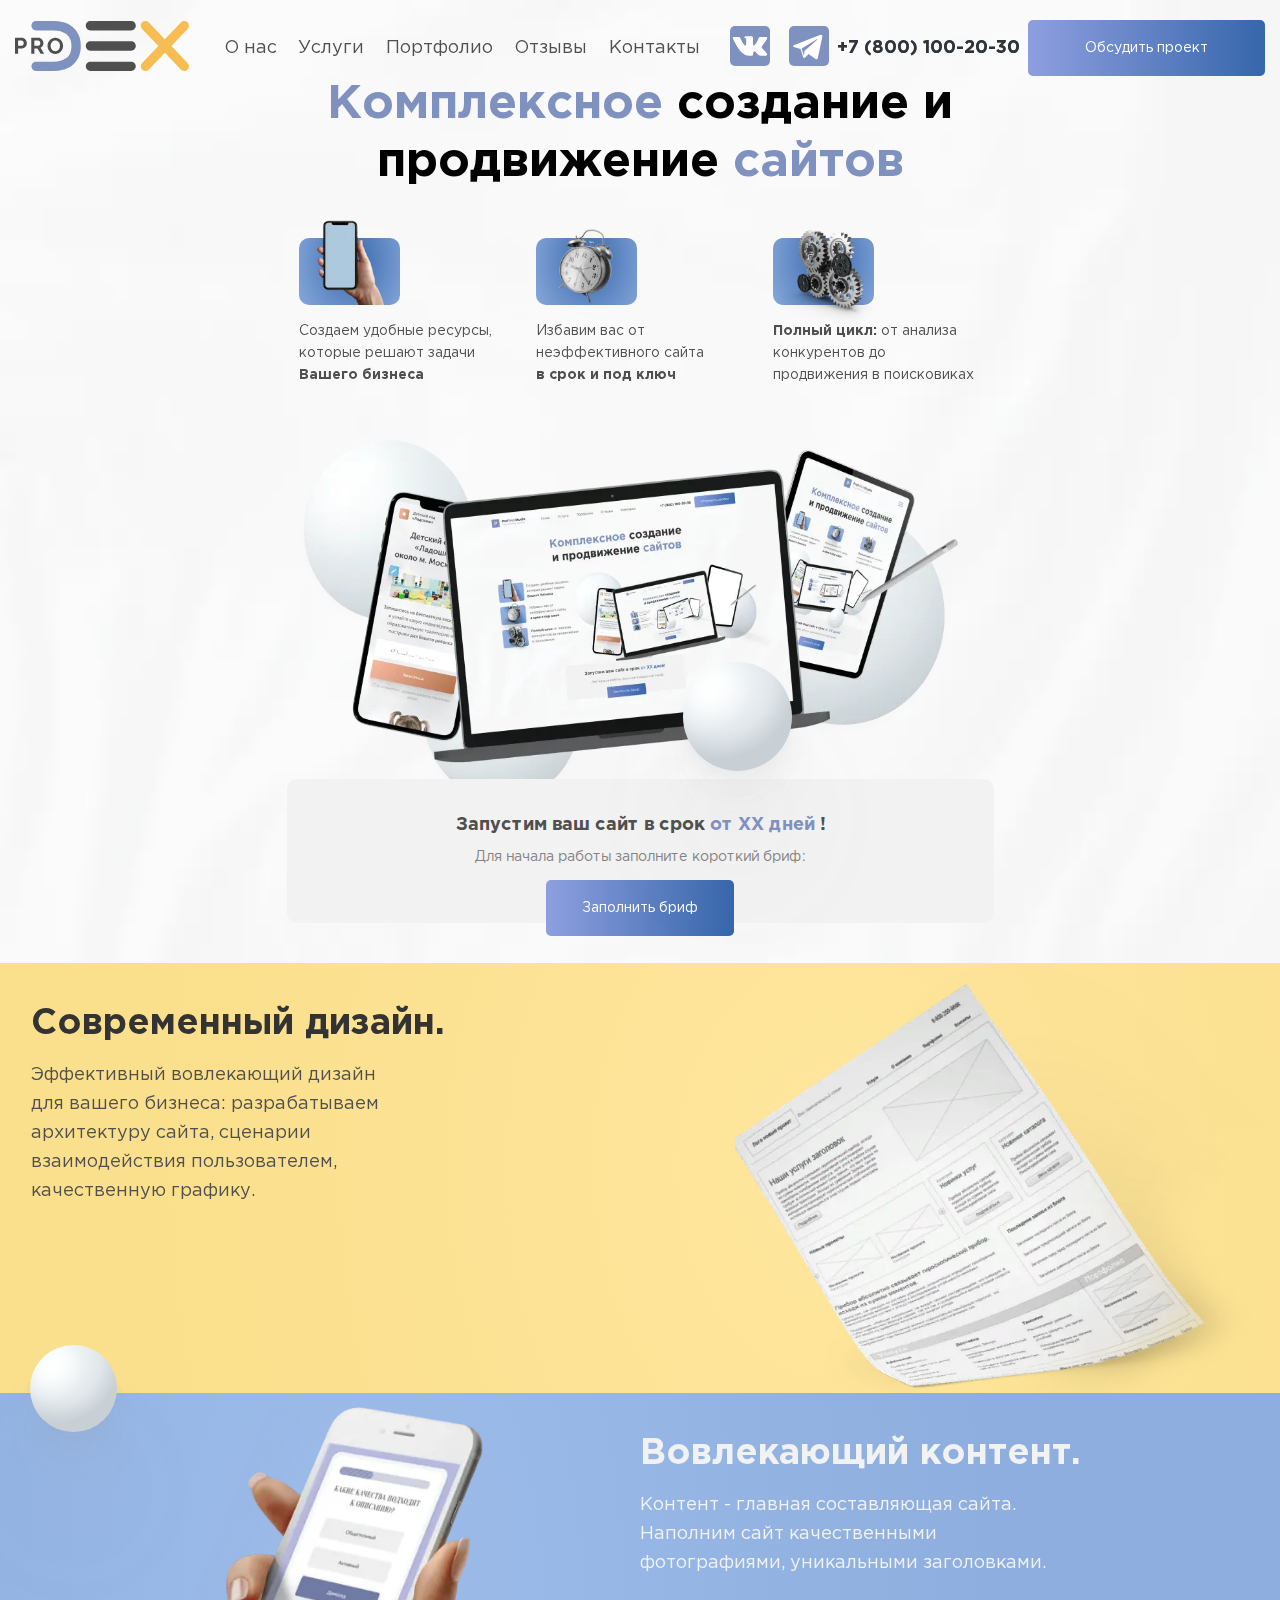
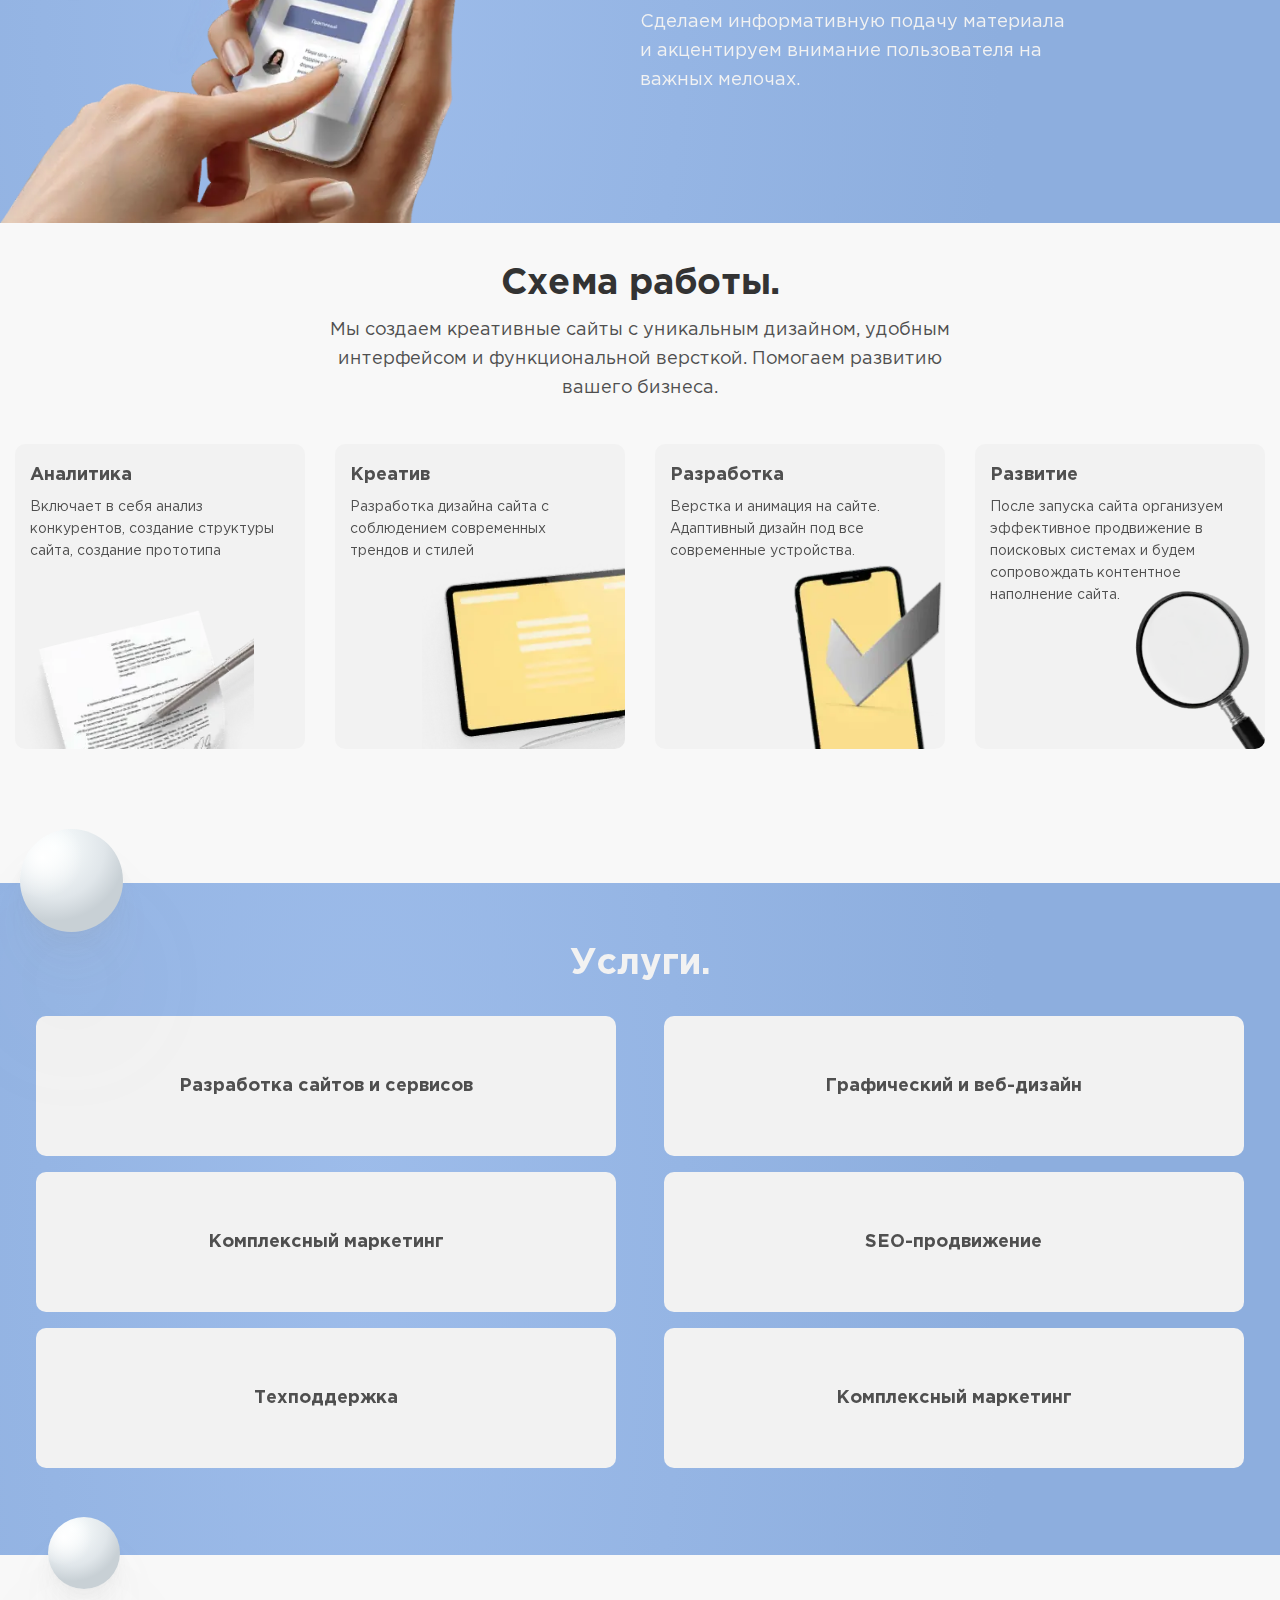
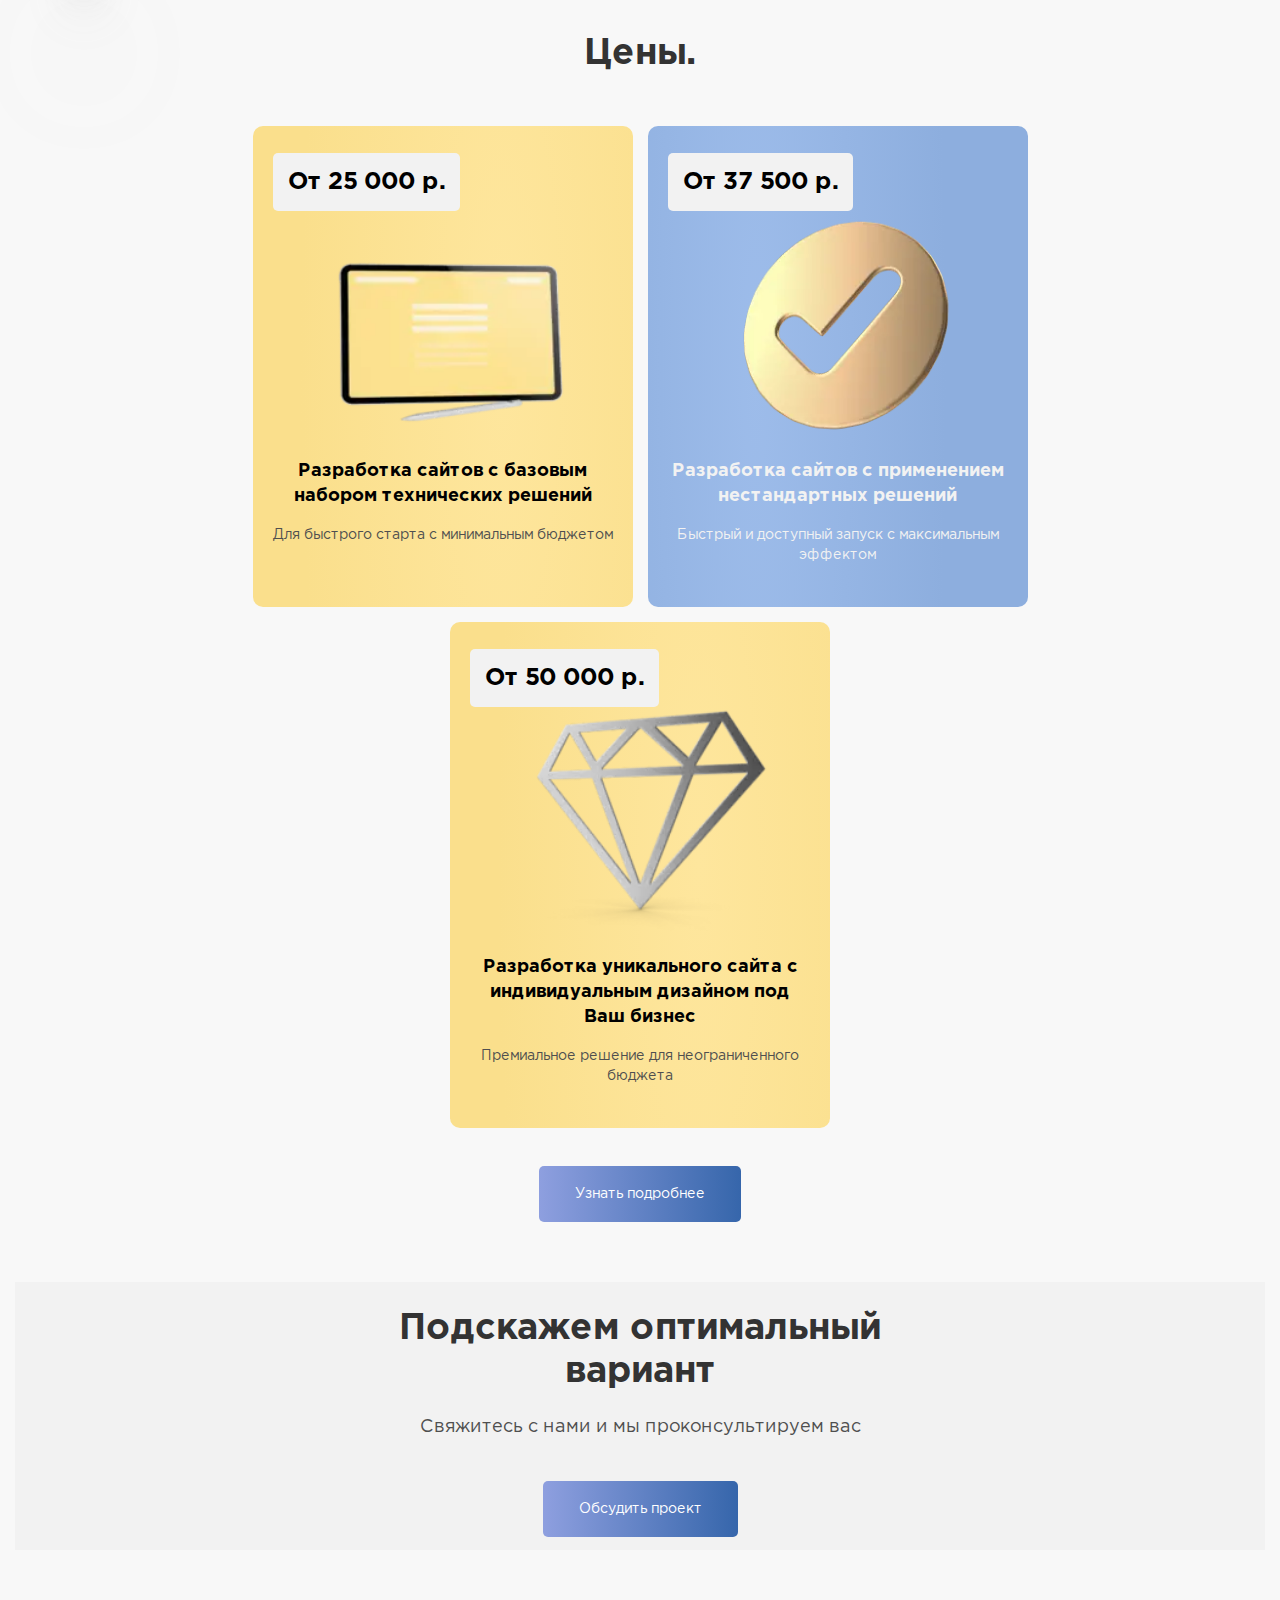
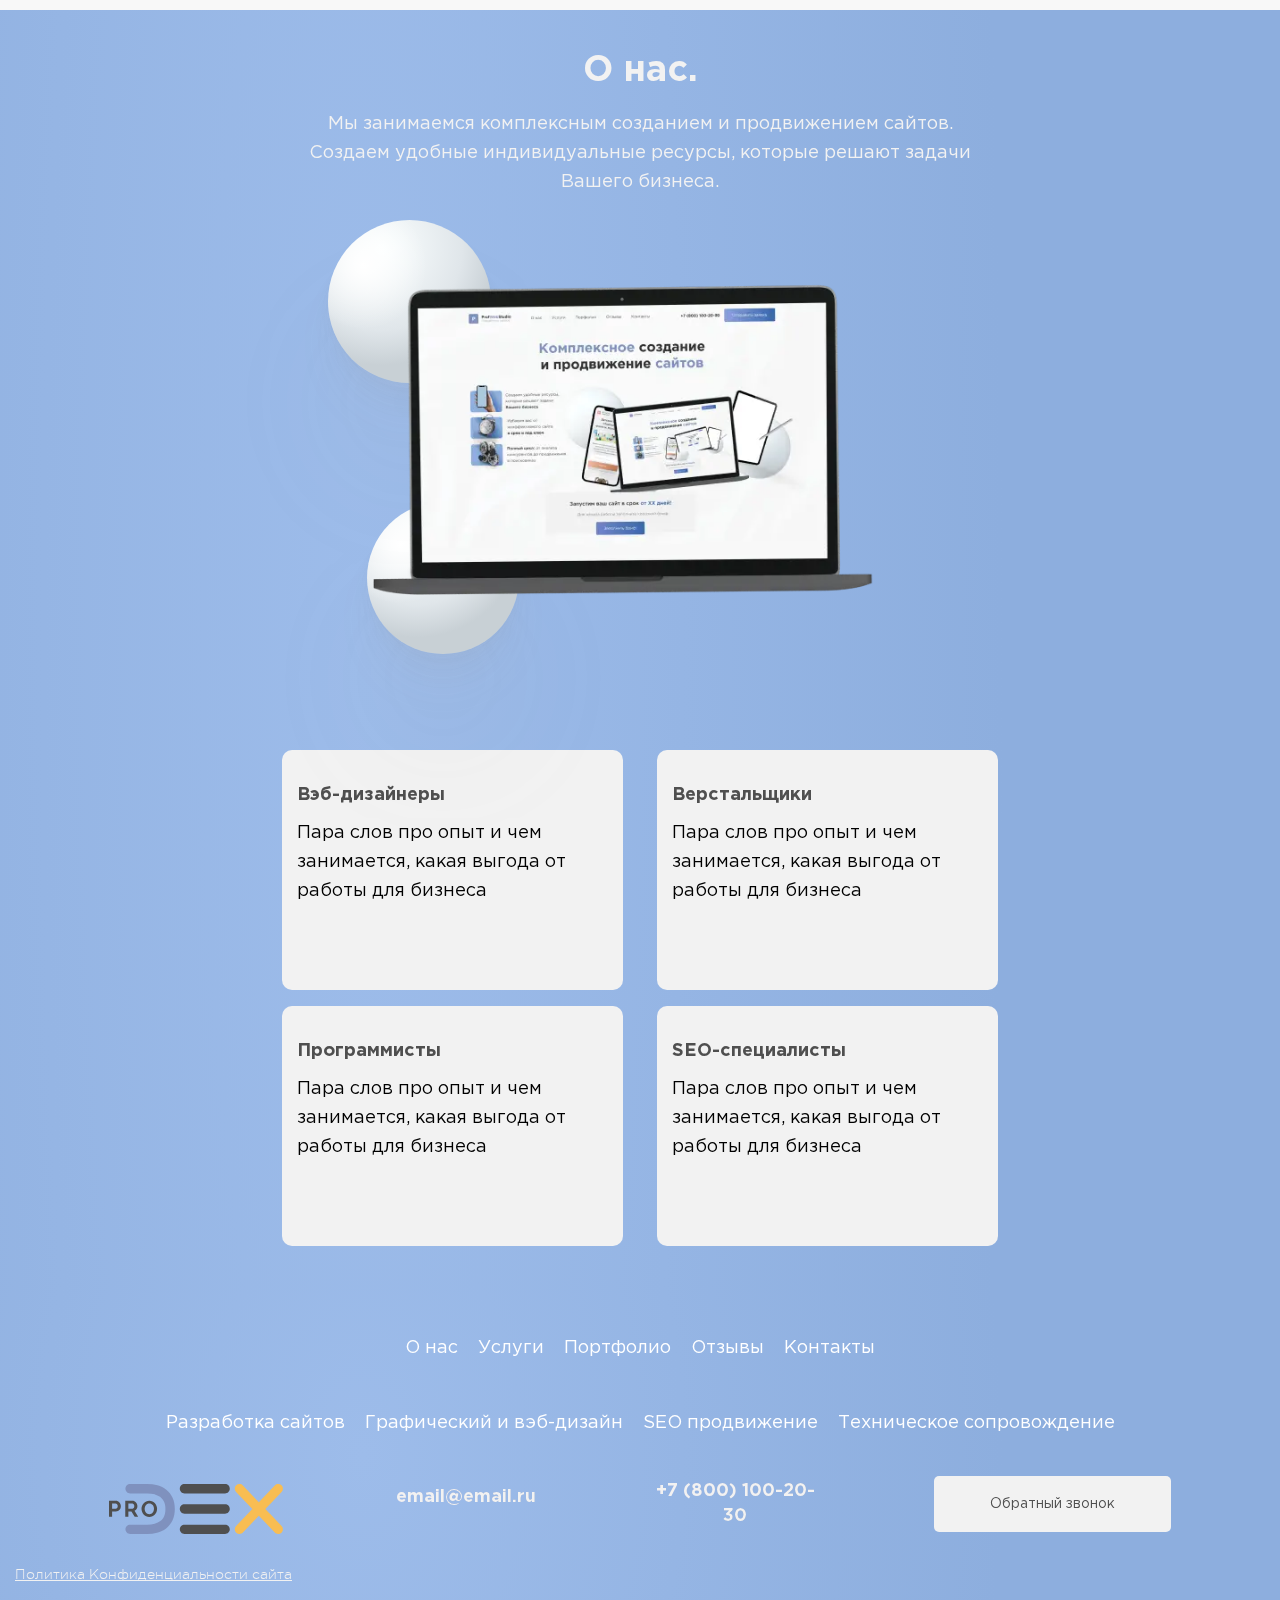
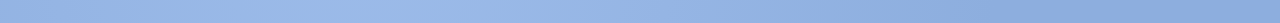
==== commit 0183b3f5: "Added new part of corrections" ====
--- a/index.html
+++ b/index.html
@@ -31,6 +31,10 @@
                 <li><a class="nav__link" href="portfolio.html">Портфолио</a></li>
                 <li><a class="nav__link" href="reviews.html">Отзывы</a></li>
                 <li><a class="nav__link" href="contacts.html">Контакты</a></li>
+              </ul>
+              <ul class="social-list">
+                <li> <a href="https://vk.com/prodex.studio"><img src="./wp-content/themes/twentytwenty-child/img/icons/vk.svg" width="45" height="45" alt="Ссылка на группу в ВКонтакте"></a></li>
+                <li> <a href="https://t.me/PavlovKirill"><img src="./wp-content/themes/twentytwenty-child/img/icons/telegram.svg" width="45" height="45" alt="Ссылка на канал в Телеграме"></a></li>
               </ul>
               <div class="ball ball--tenth"></div>
               <div class="ball ball--eleventh"></div>
@@ -84,8 +88,7 @@
           </div>
           <div class="header-bottom">
             <h3 class="section__title--small section__title--small-header-bottom">Запустим ваш сайт в срок <i>от ХХ дней</i> !</h3>
-            <p class="subtitle subtitle--header-bottom">Для начала работы заполните короткий бриф:</p>
-            <button class="btn btn--brief">Заполнить бриф</button>
+            <p class="subtitle subtitle--header-bottom">Для начала работы заполните короткий бриф:</p><a class="btn btn--brief" href="./wp-content/themes/twentytwenty-child/docs/brief_for_website_creation.docx" download="brief.docx">Заполнить бриф</a>
           </div>
         </div>
         <div class="ball ball--first"></div>
--- a/wp-content/themes/twentytwenty-child/css/main.min.css
+++ b/wp-content/themes/twentytwenty-child/css/main.min.css
@@ -1,3 +1,3 @@
 body,html{padding:0;overflow-x:hidden;font-family:'Arial','Tahoma',sans-serif;font-weight:400;font-style:normal;text-rendering:optimizelegibility;-webkit-font-smoothing:antialiased;-webkit-text-size-adjust:none;-ms-text-size-adjust:none}html{min-width:32rem;font-size:62.5%}body{font-size:1.6rem}.container-fluid{position:relative;width:100%}.container{max-width:147rem;margin:auto;padding:0 1.5rem}.container--no-padding,.container--no-padding--mobile{padding:0}.no-scroll{overflow:hidden}.html-overflow{overflow-y:scroll}*,:after,:before{-webkit-box-sizing:border-box;box-sizing:border-box}img{max-width:100%;height:auto}button,input[type=submit]{cursor:pointer}textarea{resize:vertical}body,h1,h2,h3,h4,h5,h6,html,p,ul{margin:0}table{border-collapse:collapse;border-spacing:0}a{text-decoration:none}ul{padding:0;list-style:none}
 /*! normalize.css v8.0.1 | MIT License | github.com/necolas/normalize.css */
-@-webkit-keyframes modal-open{0%{opacity:0;visibility:hidden}to{opacity:1;visibility:visible}}@keyframes modal-open{0%{opacity:0;visibility:hidden}to{opacity:1;visibility:visible}}@-webkit-keyframes modal-close{0%{opacity:1;visibility:visible}to{opacity:0;visibility:hidden}}@keyframes modal-close{0%{opacity:1;visibility:visible}to{opacity:0;visibility:hidden}}html{line-height:1.15;-webkit-text-size-adjust:100%}.reviews__card-author span,body{margin:0}details,main{display:block}hr{-webkit-box-sizing:content-box;box-sizing:content-box;height:0;overflow:visible}code,kbd,pre,samp{font-family:monospace,monospace;font-size:1em}a{background-color:transparent}abbr[title]{border-bottom:none;-webkit-text-decoration:underline dotted;text-decoration:underline dotted}b,strong{font-weight:bolder}small{font-size:80%}sub,sup{font-size:75%;line-height:0;position:relative;vertical-align:baseline}sub{bottom:-.25em}sup{top:-.5em}img{border-style:none}button,input,optgroup,select,textarea{font-family:inherit;font-size:100%;line-height:1.15;margin:0}button,input{overflow:visible}button,select{text-transform:none}[type=button],[type=reset],[type=submit],button{-webkit-appearance:button}[type=button]::-moz-focus-inner,[type=reset]::-moz-focus-inner,[type=submit]::-moz-focus-inner,button::-moz-focus-inner{border-style:none;padding:0}[type=button]:-moz-focusring,[type=reset]:-moz-focusring,[type=submit]:-moz-focusring,button:-moz-focusring{outline:1px dotted ButtonText}fieldset{padding:0;border:0}legend{color:inherit;display:table;max-width:100%;white-space:normal}progress{vertical-align:baseline}textarea{overflow:auto}[type=checkbox],[type=radio],legend{-webkit-box-sizing:border-box;box-sizing:border-box;padding:0}[type=number]::-webkit-inner-spin-button,[type=number]::-webkit-outer-spin-button{height:auto}[type=search]{-webkit-appearance:textfield;outline-offset:-2px}[type=search]::-webkit-search-decoration{-webkit-appearance:none}::-webkit-file-upload-button{-webkit-appearance:button;font:inherit}summary{display:list-item}[hidden],template{display:none}.main-title,.section__title{font-family:"GothamProBold";font-weight:700;font-style:normal;font-size:2.2rem;line-height:2.8rem}.main-title i{white-space:nowrap}.section__title{font-size:2rem;line-height:2.4rem;color:#333}.section__title--white{color:#f2f2f2}.section__title--blue{color:#7f91be}.main-title i,.section__title i,.section__title--small i{font-style:normal;color:#7f91be}.section__title--small{font-family:"GothamProBold";font-weight:700;font-style:normal;font-size:1.6rem;line-height:2.2rem;color:#4f4f4f}.section__title--small-header-bottom{max-width:23rem;margin-bottom:.9rem}.project__link,.subtitle{font-family:"GothamProRegular";font-weight:400;font-style:normal;font-size:1.2rem;line-height:1.8rem;color:#828282}.page-text,.project__link--large,.subtitle--large{font-family:"GothamProBold";font-weight:700;font-style:normal;font-size:1.8rem;line-height:2.4rem;color:#4f4f4f}.page-text{font-family:"GothamProRegular";font-weight:400;font-size:1.2rem;line-height:2rem}.page-text--white{color:#f2f2f2}.card__title,.page-text--bold{font-family:"GothamProBold";font-weight:700;font-style:normal}.card__title{font-size:1.4rem;line-height:2rem;color:#4f4f4f}.card__text,.decription__item,.project__subtitle,.project__tag{font-family:"GothamProRegular";font-weight:400;font-style:normal;font-size:1.2rem;line-height:2rem;color:#4f4f4f}.project__subtitle--black,.service__title,.team-member__title{font-family:"GothamProBold";font-weight:700;font-style:normal}.service__title,.team-member__title{font-size:1.4rem;line-height:1.7rem;color:#4f4f4f}.service__title{text-align:center}.team-member__text{font-family:"GothamProRegular";font-weight:400;font-style:normal;font-size:1.2rem;line-height:2rem}.card__price,.order-site__step{padding:.5rem 1rem;font-family:"GothamProBold";font-weight:700;font-style:normal;font-size:1.4rem;line-height:2.2rem;border-radius:.5rem;background:#f2f2f2}.order-site__title,.price-cards__title,.work-types__card .card__title{font-family:"GothamProBold";font-weight:700;font-style:normal;font-size:1.4rem;line-height:2.1rem}.order-site__title--white,.price-cards__title--white,.work-types__card .card__title--white{color:#f2f2f2}.order-site__text,.price-cards__text,.work-types__card .card__text{font-family:"GothamProRegular";font-weight:400;font-style:normal;font-size:1.2rem;line-height:1.8rem;color:#4f4f4f}.order-site__text--white,.price-cards__text--white,.work-types__card .card__text--white{color:#f2f2f2}.advantages__text,.reviews__card-author,.reviews__card-text{font-family:"GothamProRegular";font-weight:400;font-style:normal;font-size:1.2rem;line-height:2rem;color:#4f4f4f}.advantages__text--bold,.reviews__card-author--bold,.reviews__card-text--bold{font-family:"GothamProBold";font-weight:700;font-style:normal}.email__link,.email__link:hover,.phone__link,.phone__link:hover{background-image:-webkit-gradient(linear,left top,right top,from(#8e9fdf),to(#3666ab));background-image:linear-gradient(90deg,#8e9fdf 0%,#3666ab 100%);background-clip:text;-webkit-background-clip:text}.email__link,.phone__link{font-family:"GothamProBold";font-weight:700;font-style:normal;font-size:1.6rem;line-height:2.3rem;color:#333}.email__link:hover,.phone__link:hover{text-fill-color:transparent;-webkit-text-fill-color:transparent}.email__link:active,.phone__link:active{background-image:radial-gradient(50% 284.34% at 28.33% 50%,#3561a4 0%,#3561a4 100%)}.email__link--footer,.phone__link--footer{color:#f2f2f2}.policy__link{font-family:"GothamProLight";font-weight:300;font-style:normal;font-size:1.4rem;line-height:1.3rem;color:#f2f2f2;-webkit-transition:all .3s ease-out;transition:all .3s ease-out}.email__link:active,.phone__link:active,.policy__link:active,.policy__link:hover{background-clip:text;text-fill-color:transparent;-webkit-background-clip:text;-webkit-text-fill-color:transparent}.policy__link:hover{background-image:-webkit-gradient(linear,left top,right top,from(#8e9fdf),to(#3666ab));background-image:linear-gradient(90deg,#8e9fdf 0%,#3666ab 100%)}.policy__link:active{background-image:radial-gradient(50% 284.34% at 28.33% 50%,#3561a4 0%,#3561a4 100%)}.table-head__title,.table__text{font-family:"RalewayBold";font-weight:700;font-style:normal;font-size:1.4rem;line-height:1.7rem;color:#4f4f4f}.table__text{font-family:"RalewayRegular";font-weight:400;font-size:1.2rem;color:#333}.table__text--bold{font-family:"RalewayBold";font-weight:700;font-style:normal}.budget-list__price,.budget-list__source,.quiz-message,.quiz__form-email,.quiz__form-name,.quiz__form-phone{font-family:"GothamProRegular";font-weight:400;font-style:normal;font-size:1.4rem;line-height:2.5rem;letter-spacing:.05em;text-transform:uppercase;color:#828282}.budget-list__price,.budget-list__source{font-family:"RalewayBold";font-weight:700;font-size:1rem;line-height:2.1rem;-webkit-font-feature-settings:'pnum' on,'lnum' on;font-feature-settings:'pnum' on,'lnum' on;color:#4f4f4f}.form__policy-text .form__policy-link{color:#727272;text-decoration:underline;-webkit-text-decoration-skip-ink:none;text-decoration-skip-ink:none}.form__input-message{font-family:"GothamProRegular";font-weight:400;font-style:normal;font-size:1.4rem;line-height:2rem;letter-spacing:.05em;color:#828282}.form__input-message,.form__input-message:hover{border:.1rem solid #e0e0e0}.form__input-message:focus{border:.1rem solid #4f4f4f;color:#4f4f4f}input:not([type=checkbox]),input:not([type=file]){font-family:"GothamProRegular";font-weight:400;font-style:normal;font-size:1.4rem;line-height:2rem;letter-spacing:.05em;border:.1rem solid #e0e0e0;color:#828282}input:not([type=submit]){text-transform:uppercase}input:hover{border:.1rem solid #e0e0e0}input:focus{border:.1rem solid #4f4f4f;color:#4f4f4f}input[type=submit]{color:#fff}input[type=checkbox]{background:#bdbdbd}input[type=checkbox]:checked{background:radial-gradient(50% 284.34% at 28.33% 50%,#9dbcea 0%,#8daede 100%)}input[type=checkbox]:hover{background:#bdbdbd}.nav__link,label{font-family:"GothamProRegular";font-weight:400;font-style:normal}label{font-size:1rem;line-height:1.8rem;color:#828282}.nav__link,.nav__link--footer{font-size:1.6rem;-webkit-transition:all .3s ease-out;transition:all .3s ease-out}.nav__link{line-height:1.5rem;color:#4f4f4f}.nav__link:hover{text-shadow:0 0 .09rem #4f4f4f,0 0 .09rem #4f4f4f,0 0 .09rem #4f4f4f}.nav__link--footer{line-height:1.8rem;color:#fff}.nav__link--footer:hover{text-shadow:0 0 .09rem #fff,0 0 .09rem #fff,0 0 .09rem #fff}.about-cards .about__card .card__title,.directions-cards .directions__card .card__title,.reviews__card-title,.studio-services__item-title,.webdevelopment__title{font-family:"GothamProBold";font-weight:700;font-style:normal;font-size:2rem;line-height:2.9rem;color:#333}.about-cards .about__card .card__title--white,.directions-cards .directions__card .card__text--white,.directions-cards .directions__card .card__title--white,.reviews__card-title--white,.studio-services__item-title--white,.webdevelopment__title--white{color:#f2f2f2}.reviews__card-link,.studio-services__item,.webdevelopment__item{font-family:"GothamProRegular";font-weight:400;font-style:normal;font-size:1.2rem;line-height:2rem;color:#4f4f4f}.reviews__card-link{font-family:"GothamProBold";font-weight:700;font-size:1.4rem;line-height:1.8rem}.btn,.radio-wrap label{font-style:normal;font-size:1.2rem;border-radius:.5rem;cursor:pointer}.radio-wrap label{letter-spacing:.05em;text-transform:uppercase;-webkit-font-feature-settings:'pnum' on,'lnum' on;font-feature-settings:'pnum' on,'lnum' on;width:31rem;height:7.5rem;display:-webkit-box;display:-ms-flexbox;display:flex;-webkit-box-pack:center;-ms-flex-pack:center;justify-content:center;-webkit-box-align:center;-ms-flex-align:center;align-items:center;background:#fff;-webkit-user-select:none;-moz-user-select:none;-ms-user-select:none;user-select:none;-webkit-transition:all .5s ease-out;font-family:"RalewayBold";font-weight:700;line-height:2.3rem;color:#4f4f4f;transition:all .5s ease-out}@font-face{font-family:'GothamProLight';src:url(./../fonts/GothamProLight.woff2) format("woff2");font-weight:300;font-style:normal}@font-face{font-family:'GothamProRegular';src:url(./../fonts/GothamProRegular.woff2) format("woff2");font-weight:400;font-style:normal}@font-face{font-family:'GothamProBold';src:url(./../fonts/GothamProBold.woff2) format("woff2");font-weight:700;font-style:normal}@font-face{font-family:'RalewayBold';src:url(./../fonts/Raleway-Bold.woff2) format("woff2");font-weight:700;font-style:normal}@font-face{font-family:'RalewayRegular';src:url(./../fonts/Raleway-Regular.woff2) format("woff2");font-weight:400;font-style:normal}.btn{position:relative;z-index:1;padding:1.4rem 2.9rem;text-align:center;font-family:"GothamProRegular";font-weight:400;line-height:1.8rem;color:#fff;background:-webkit-gradient(linear,left top,right top,from(#8e9fdf),to(#3666ab));background:linear-gradient(90deg,#8e9fdf 0%,#3666ab 100%);border:0;outline:0;overflow:hidden;-webkit-transition:color .5s,background-color .2s,-webkit-transform .2s;transition:color .5s,transform .2s,background-color .2s;transition:color .5s,transform .2s,background-color .2s,-webkit-transform .2s}.btn:active{-webkit-box-shadow:0 10rem 8rem rgba(46,87,181,.07),0 4.17776rem 3.34221rem rgba(46,87,181,.0503198),0 2.23363rem 1.7869rem rgba(46,87,181,.0417275),0 1.25216rem 1.00172rem rgba(46,87,181,.035),0 .66501rem .53201rem rgba(46,87,181,.0282725),0 .27673rem .22138rem rgba(46,87,181,.0196802);box-shadow:0 10rem 8rem rgba(46,87,181,.07),0 4.17776rem 3.34221rem rgba(46,87,181,.0503198),0 2.23363rem 1.7869rem rgba(46,87,181,.0417275),0 1.25216rem 1.00172rem rgba(46,87,181,.035),0 .66501rem .53201rem rgba(46,87,181,.0282725),0 .27673rem .22138rem rgba(46,87,181,.0196802);background:#e5a42b}.btn::after,.btn::before{position:absolute;content:"";top:0;left:0;width:110%;border-radius:.3rem}.btn::before{height:100%;-webkit-transition:opacity .3s;transition:opacity .3s}.btn::after{z-index:-1;-webkit-transform:translate(-.5rem,-7rem) scale(.1);transform:translate(-.5rem,-7rem) scale(.1);height:20rem;background:linear-gradient(269.13deg,#e4a228 1.1%,#f8bd52 95.45%);border-radius:50%;opacity:0;-webkit-transition:opacity .3s,background .3s,-webkit-transform .3s;transition:transform .3s,opacity .3s,background .3s;transition:transform .3s,opacity .3s,background .3s,-webkit-transform .3s}.btn:hover::before{opacity:0}.btn:hover::after{-webkit-transform-origin:10rem 10rem;transform-origin:10rem 10rem;-webkit-transform:scale(1) translate(-.5rem,-7rem);transform:scale(1) translate(-.5rem,-7rem);opacity:1}.btn--call{width:calc(100%/12*8);max-width:23.7rem;margin-bottom:2rem}.btn--call-footer{color:#4f4f4f;background:#f2f2f2}.btn--call-footer:hover{color:#fff;background:-webkit-gradient(linear,left top,right top,from(#8e9fdf),to(#3666ab));background:linear-gradient(90deg,#8e9fdf 0%,#3666ab 100%)}.btn--brief{-webkit-transform:translateY(1.3rem);transform:translateY(1.3rem)}.btn--table{display:block;width:15.3rem}.btn--table:last-child{margin-left:1.1rem}.btn--white{color:#4f4f4f;background:#fff}.btn--white:hover{color:#fff;background:-webkit-gradient(linear,left top,right top,from(#8e9fdf),to(#3666ab));background:linear-gradient(90deg,#8e9fdf 0%,#3666ab 100%)}.btn--services{width:90%;max-width:23.4rem;margin:2rem auto 0;display:inline-block}input[type=checkbox],input[type=file]{position:absolute;z-index:-1;height:0;visibility:hidden;display:none;opacity:0}input:not([type=checkbox]),input:not([type=file]),textarea{width:100%;max-width:31rem;padding:1.5rem 1rem;text-align:center}textarea{text-align:left}input[type=submit]{padding:1.6rem 4.2rem}input[type=checkbox]{margin-top:.3rem}input+label{position:relative;cursor:pointer}input[type=checkbox]+label::before{position:absolute;content:"";top:50%!important;left:0;-webkit-transform:translateY(-50%)!important;transform:translateY(-50%)!important;width:1.5rem;height:1.5rem;border:0;background:radial-gradient(50% 284.34% at 28.33% 50%,#9dbcea 0%,#8daede 100%);border-radius:.2rem}input:checked{border:0}input:checked+label::after{position:absolute;content:"";z-index:2;top:1.2rem;left:.6rem;width:.4rem;height:1rem;border:solid #f2f2f2;border-width:0 .1rem .1rem 0;-webkit-transform:rotate(45deg);transform:rotate(45deg)}.header{position:relative;width:100%;overflow:hidden}.header,.header--open{-webkit-transition:all .5s ease-out;transition:all .5s ease-out}.header--open::after{position:absolute;z-index:125;content:"";top:0;left:0;display:block;width:100%;height:7rem;background:#f8f8f8}.header--main{padding-top:8rem}.main-title{max-width:29rem;text-align:center;margin:0 auto 4.8rem}.header__content{display:-webkit-box;display:-ms-flexbox;display:flex;-webkit-box-orient:vertical;-webkit-box-direction:normal;-ms-flex-direction:column;flex-direction:column;-webkit-box-align:center;-ms-flex-align:center;align-items:center;padding-top:8.5rem}.header__content--text-block{padding-top:0}.page-text--header{max-width:25.2rem;text-align:center}.page-text--header-promotion,.page-text--header-webdesign,.page-text--header-webdevelopment{margin-bottom:3.9rem}.main-title--inner-page{max-width:28rem;margin-bottom:1.5rem;padding:0!important}.section__title--text-block{max-width:55rem;margin-bottom:2rem;text-align:center}.page-text--text-block-long{margin-bottom:3.6rem}.page-text--text-block{margin-bottom:3rem;text-align:center}.header--about,.header--reviews,.header--services{margin-bottom:4rem}.header--contacts,.header--portfolio{padding-bottom:4rem}.header--webdesign,.header--webdevelopment{height:52.5rem}.header--promotion{height:54rem}.design{position:relative;background:radial-gradient(52.83% 206.26% at 65.38% 47.17%,#fee69d 0%,#fadf8c 100%)}.design,.design__right{width:100%}.design__left{padding:4rem 0 0 1.5rem}.section__title--design{margin-bottom:1rem}.section__title--black-market,.section__title--contractors,.section__title--team-work,.section__title--weapon{margin-bottom:1.5rem}.design__text{width:28rem}.content__text:not(:last-child),.design__text:not(:last-child){margin-bottom:2rem}.content{background:radial-gradient(50% 284.34% at 28.33% 50%,#9dbcea 0%,#8daede 100%)}.content,.content__left,.content__right{width:100%}.content__right{-webkit-box-ordinal-group:0;-ms-flex-order:-1;order:-1;margin-bottom:.6rem;padding:4rem 0 0 1.5rem}.section__title--content{margin-bottom:1rem}.content__text{width:28rem}.work-scheme{position:relative;width:100%;padding:4rem 0 5.6rem;background:#f8f8f8}.no-webp .work-scheme::after,.webp .work-scheme::after{position:absolute;content:"";top:-24.4rem;right:0;width:73rem;height:74.4rem}.work-scheme__inner{display:-webkit-box;display:-ms-flexbox;display:flex;-webkit-box-pack:center;-ms-flex-pack:center;justify-content:center}.work-scheme__content{width:100%;margin:0 1.5rem 2rem;text-align:center}.section__title--work-scheme{margin-bottom:1rem}.work-scheme__text{width:28.8rem;margin:0 auto;line-height:2.2rem}.services{width:100%;padding:4rem 0 4.2rem;background:radial-gradient(50% 284.34% at 28.33% 50%,#9dbcea 0%,#8daede 100%)}.services,.services__inner{position:relative}.section__title--services{margin-bottom:1.9rem;text-align:center;color:#f2f2f2}.services-list{width:100%;display:-webkit-box;display:-ms-flexbox;display:flex;-ms-flex-wrap:wrap;flex-wrap:wrap;-webkit-box-orient:vertical;-webkit-box-direction:normal;-ms-flex-direction:column;flex-direction:column;max-width:68.6rem;margin:0 auto}.services__item{width:95%;margin:0 auto 1.6rem;background:#f2f2f2;border-radius:1rem;-webkit-transition:all .5s ease-out;transition:all .5s ease-out}.services__item:hover{background:radial-gradient(52.83% 206.26% at 65.38% 47.17%,#fee69d 0%,#fadf8c 100%)}.price__bottom,.price__top,.services__item .services__link{display:-webkit-box;display:-ms-flexbox;display:flex;-webkit-box-align:center;-ms-flex-align:center;align-items:center}.services__item .services__link{-webkit-box-pack:center;-ms-flex-pack:center;justify-content:center;height:100%;width:100%;padding:2rem}.price{width:100%;overflow:hidden;padding:3rem 0;background:#f8f8f8}.price__bottom,.price__top{-webkit-box-orient:vertical;-webkit-box-direction:normal;-ms-flex-direction:column;flex-direction:column}.price__bottom--services{max-width:136rem;margin:0 auto 10.2rem}.price__bottom--seo{margin:0 auto 4rem}.price__top{margin-bottom:3rem}.price__bottom{position:relative;text-align:center;padding:2.4rem 2rem 2.2rem;background:#f2f2f2}.section__title--price{margin-bottom:3rem;text-align:center}.section__title--price-bottom{max-width:25rem;margin-bottom:.7rem;font-size:1.6rem;line-height:2.2rem}.price__text{max-width:25rem;margin-bottom:2.6rem}.about{width:100%;padding:4rem 0 2.4rem;background:radial-gradient(50% 284.34% at 28.33% 50%,#9dbcea 0%,#8daede 100%)}.about__inner{display:-webkit-box;display:-ms-flexbox;display:flex;-webkit-box-orient:vertical;-webkit-box-direction:normal;-ms-flex-direction:column;flex-direction:column}.about__content{width:100%;margin:0 auto 1.5rem}.about__text,.section__title--about{text-align:center}.section__title--about{margin-bottom:.8rem}.about__text{width:29rem;margin:0 auto}.footer{padding:3rem 0;background:radial-gradient(50% 284.34% at 28.33% 50%,#9dbcea 0%,#8daede 100%)}.footer__inner{display:-webkit-box;display:-ms-flexbox;display:flex;-webkit-box-align:center;-ms-flex-align:center;align-items:center;-webkit-box-orient:vertical;-webkit-box-direction:normal;-ms-flex-direction:column;flex-direction:column}.work-stages,.work-types{padding:4rem 0 5.6rem;background:radial-gradient(50% 284.34% at 28.33% 50%,#9dbcea 0%,#8daede 100%)}.work-stages__content,.work-types__content{display:-webkit-box;display:-ms-flexbox;display:flex;-webkit-box-orient:vertical;-webkit-box-direction:normal;-ms-flex-direction:column;flex-direction:column;-webkit-box-align:center;-ms-flex-align:center;align-items:center;text-align:center}.work-stages .page-text--work-stages,.work-types .page-text--work-stages{max-width:81.2rem;margin-bottom:3rem}.section__title--work-stages{margin-bottom:1.5rem}.tariff{padding:4rem 0 2rem;background:#f8f8f8}.tariff .work-stages__inner{width:100%;max-width:99.4rem;margin:0 auto;display:-webkit-box;display:-ms-flexbox;display:flex;-webkit-box-orient:vertical;-webkit-box-direction:normal;-ms-flex-direction:column;flex-direction:column;-webkit-box-align:center;-ms-flex-align:center;align-items:center}.tariff .work-stages__inner--work-types{position:relative}.radio-wrap input[type=radio],.radio-wrap label::after,.tariff .work-stages__inner--work-types::before{display:none}.section__title--tariff{margin-bottom:3rem;text-align:center}.tariff__table-wrap{position:relative;width:100%;max-width:125rem;overflow-x:scroll}.tariff__table-wrap::-webkit-scrollbar{width:100%}.tariff__table-wrap::-webkit-scrollbar-track{height:1.5rem;border-radius:10rem;background:#e0e0e0}.tariff__table-wrap::-webkit-scrollbar-thumb{height:1.5rem;border-radius:10rem;background:-webkit-gradient(linear,left top,right top,from(#8e9fdf),to(#3666ab));background:linear-gradient(90deg,#8e9fdf 0%,#3666ab 100%)}.tariff__table-wrap--seo,.tariff__table-wrap--work-types{margin-bottom:4rem}.site-order{padding:2rem 0;background:#f8f8f8}.site-order__inner{display:-webkit-box;display:-ms-flexbox;display:flex;-webkit-box-orient:vertical;-webkit-box-direction:normal;-ms-flex-direction:column;flex-direction:column;-webkit-box-align:center;-ms-flex-align:center;align-items:center}.section__title--site-order{margin-bottom:3rem}.quiz{padding:2rem 0 2.5rem;background:#f8f8f8}.quiz__top{display:-webkit-box;display:-ms-flexbox;display:flex;-webkit-box-orient:vertical;-webkit-box-direction:normal;-ms-flex-direction:column;flex-direction:column;-webkit-box-align:center;-ms-flex-align:center;align-items:center}.quiz__center{max-width:144rem;width:100%;padding:5rem 1.5rem;border-radius:.5rem;background:url(../img/icons/sphere-1.svg) calc(100% + 8rem) -2rem/20rem 20rem no-repeat,url(../img/icons/sphere-1.svg) calc(100% + 9.5rem) 122%/30.4rem 30.4rem no-repeat,url(../img/icons/sphere-1.svg) -4rem 106%/11rem 11rem no-repeat,#f2f2f2}.section__title--quiz{margin:1rem 1.5rem 1.5rem 0;text-align:center}.quiz__top-text,.subtitle--large-quiz{margin-bottom:1.5rem;text-align:center}.quiz-message{min-width:100%;min-height:10rem;padding:1.5rem 2rem;margin-bottom:2rem;border:0;border-radius:.5rem;outline:0}.inputs-wrap,.quiz__budget-list,.quiz__source-list{display:-webkit-box;display:-ms-flexbox;display:flex;-webkit-box-orient:vertical;-webkit-box-direction:normal;-ms-flex-direction:column;flex-direction:column;-webkit-box-align:center;-ms-flex-align:center;align-items:center;margin-bottom:2rem}.inputs-wrap{max-width:45rem;margin:0 auto}.inputs-wrap .budget-list__price,.inputs-wrap .budget-list__source,.quiz__budget-list .budget-list__price,.quiz__budget-list .budget-list__source,.quiz__source-list .budget-list__price,.quiz__source-list .budget-list__source{width:100%;max-width:31rem;padding:2.2rem 4.2rem;margin-bottom:2rem;text-align:center;border-radius:.5rem;background:#f8f8f8;cursor:pointer}.inputs-wrap .quiz__form-email,.inputs-wrap .quiz__form-name,.inputs-wrap .quiz__form-phone,.quiz__budget-list .quiz__form-email,.quiz__budget-list .quiz__form-name,.quiz__budget-list .quiz__form-phone,.quiz__source-list .quiz__form-email,.quiz__source-list .quiz__form-name,.quiz__source-list .quiz__form-phone{width:100%;max-width:42rem;border:.1rem solid #f2f2f2;border-radius:.5rem;background:#fff}.inputs-wrap .quiz__form-name,.inputs-wrap .quiz__form-phone,.quiz__budget-list .quiz__form-name,.quiz__budget-list .quiz__form-phone,.quiz__source-list .quiz__form-name,.quiz__source-list .quiz__form-phone{margin-bottom:1.5rem}.quiz__form-bottom{display:-webkit-box;display:-ms-flexbox;display:flex;-webkit-box-orient:vertical;-webkit-box-direction:normal;-ms-flex-direction:column;flex-direction:column;-webkit-box-align:center;-ms-flex-align:center;align-items:center;margin-bottom:2rem}.quiz__form-file__wrap{position:relative;text-align:center}.input__file-icon-wrapper{margin-right:2.7rem;display:-webkit-box;display:-ms-flexbox;display:flex;-webkit-box-align:center;-ms-flex-align:center;align-items:center;-webkit-box-pack:center;-ms-flex-pack:center;justify-content:center}.input__file-button-text{line-height:1;margin-top:.1rem}.quiz__form-file-button{width:100%;max-width:31rem;height:7.5rem;display:-webkit-box;display:-ms-flexbox;display:flex;-webkit-box-align:center;-ms-flex-align:center;align-items:center;-webkit-box-pack:center;-ms-flex-pack:center;justify-content:center;margin:0 auto;border-radius:.5rem;cursor:pointer}.quiz__form-submit{max-width:31rem}.form__policy-text{padding-left:2rem}.form__policy-text .form__policy-link{display:block}.radio-wrap label:hover{background:radial-gradient(52.83% 206.26% at 65.38% 47.17%,#fee69d 0%,#fadf8c 100%);-webkit-transition:all .5s ease-out;transition:all .5s ease-out}.radio-wrap input[type=radio]:checked+label{background:radial-gradient(52.83% 206.26% at 65.38% 47.17%,#fee69d 0%,#fadf8c 100%)}.portfolio-list{margin-bottom:4.5rem;display:-webkit-box;display:-ms-flexbox;display:flex;-webkit-box-orient:vertical;-webkit-box-direction:normal;-ms-flex-direction:column;flex-direction:column;-webkit-box-align:center;-ms-flex-align:center;align-items:center}.portfolio__btn,.portfolio__btn:active{-webkit-transition:background .2s linear;transition:background .2s linear}.portfolio__btn{position:relative;width:100%;display:block;padding:1.4rem 2.9rem;text-align:center;font-family:"GothamProRegular";font-weight:400;font-style:normal;font-size:1.2rem;line-height:1.8rem;color:#fff;background:-webkit-gradient(linear,left top,right top,from(#8e9fdf),to(#3666ab));background:linear-gradient(90deg,#8e9fdf 0%,#3666ab 100%);border:0;outline:0;border-radius:.5rem;overflow:hidden;cursor:pointer}.portfolio__btn:active,.portfolio__btn:hover{-webkit-box-shadow:0 10rem 8rem rgba(46,87,181,.07),0 4.17776rem 3.34221rem rgba(46,87,181,.0503198),0 2.23363rem 1.7869rem rgba(46,87,181,.0417275),0 1.25216rem 1.00172rem rgba(46,87,181,.035),0 .66501rem .53201rem rgba(46,87,181,.0282725),0 .27673rem .22138rem rgba(46,87,181,.0196802);box-shadow:0 10rem 8rem rgba(46,87,181,.07),0 4.17776rem 3.34221rem rgba(46,87,181,.0503198),0 2.23363rem 1.7869rem rgba(46,87,181,.0417275),0 1.25216rem 1.00172rem rgba(46,87,181,.035),0 .66501rem .53201rem rgba(46,87,181,.0282725),0 .27673rem .22138rem rgba(46,87,181,.0196802)}.portfolio__btn:active{background:#e5a42b}.portfolio__btn:hover{background:linear-gradient(269.13deg,#e4a228 1.1%,#f8bd52 95.45%)}.portfolio__btn::after{position:absolute;z-index:10;content:"";top:50%;left:calc(50% - 7.7rem);-webkit-transform:translateY(-50%);transform:translateY(-50%);width:2.4rem;height:2.4rem;background:url(../img/icons/circle-plus.svg)}.about-cards-wrap,.about-cards-wrap--support{max-width:69rem;margin:0 auto}.about-cards-wrap--support .about-cards{padding:0}.about-cards,.about-cards-wrap{position:relative;z-index:10}.about-cards-wrap::after,.about-cards-wrap::before,.directions-cards-wrap--contacts::before,.directions-cards-wrap--reviews::after,.directions-cards-wrap--reviews::before,.directions-cards-wrap::before{display:none}.about-cards{z-index:5;max-width:100%;display:-webkit-box;display:-ms-flexbox;display:flex;-ms-flex-wrap:wrap;flex-wrap:wrap;-webkit-box-pack:center;-ms-flex-pack:center;justify-content:center;margin:0 auto;padding-bottom:2.3rem}.about-cards .about__card{width:100%;max-width:55rem;padding:2.4rem;margin-bottom:2.5rem;background:#f2f2f2;border-radius:.5rem}.about-cards .card__title{margin-bottom:2rem}.about-cards .card__text:not(:last-child){margin-bottom:1.5rem}.section__title--directions{position:relative;z-index:1;margin-bottom:3.8rem;text-align:center}.directions-cards-wrap{position:relative}.directions-cards{position:relative;z-index:1;display:-webkit-box;display:-ms-flexbox;display:flex;-ms-flex-wrap:wrap;flex-wrap:wrap;-webkit-box-pack:center;-ms-flex-pack:center;justify-content:center}.directions-cards .directions__card{position:relative;width:100%;max-width:28rem;min-height:42rem;padding:1.7rem 2rem 1rem 1.45rem;margin:0 0 2.9rem;border-radius:.5rem}.directions-cards .directions__card:nth-child(even){-webkit-transition:all .3s linear;transition:all .3s linear;background:radial-gradient(52.83% 206.26% at 65.38% 47.17%,#fee69d 0%,#fadf8c 100%)}.directions-cards .directions__card:nth-child(even):hover,.directions-cards .directions__card:nth-child(odd){-webkit-transition:all .3s linear;transition:all .3s linear;background:radial-gradient(50% 284.34% at 28.33% 50%,#9dbcea 0%,#8daede 100%)}.directions-cards .directions__card:nth-child(odd):hover{-webkit-transition:all .3s linear;transition:all .3s linear;background:radial-gradient(52.83% 206.26% at 65.38% 47.17%,#fee69d 0%,#fadf8c 100%)}.directions-cards .directions__card .card__title{max-width:17.5rem;margin-bottom:1.2rem}.directions-cards .directions__card .card__text{max-width:20rem;margin-bottom:.9rem}.directions-cards .directions__card .card__img{position:absolute;left:50%;width:100%;height:28rem;-webkit-transform:translate(-50%,0);transform:translate(-50%,0);bottom:0}.directions-cards .directions__card .card__img img{height:28rem}.reviews{margin-bottom:4rem}.reviews-cards{display:-webkit-box;display:-ms-flexbox;display:flex;-webkit-box-orient:vertical;-webkit-box-direction:normal;-ms-flex-direction:column;flex-direction:column;-webkit-box-align:center;-ms-flex-align:center;align-items:center;-ms-flex-wrap:wrap;flex-wrap:wrap}.reviews__card{width:100%;max-width:71rem;text-align:center;padding:.7rem 2.4rem 1rem;background:#f2f2f2;border-radius:.5rem}.reviews__card:not(:last-child){margin-bottom:2rem}.reviews__card-top{display:-webkit-box;display:-ms-flexbox;display:flex;-webkit-box-pack:justify;-ms-flex-pack:justify;justify-content:space-between;-webkit-box-align:center;-ms-flex-align:center;align-items:center;margin-bottom:1.6rem}.reviews__card-title{margin-bottom:.8rem}.reviews__card-logo{width:20rem;height:6rem}.reviews__card-logo img{-o-object-fit:contain;object-fit:contain;width:20rem;height:6rem}video{width:100%;height:100%}.reviews__card-video{position:relative;max-width:62.4rem;max-height:25.4rem;margin-bottom:1.5rem;cursor:pointer}.video-play{position:absolute;top:50%;left:50%;-webkit-transform:translate(-50%,-50%);transform:translate(-50%,-50%);width:5rem;height:5rem;background:url(../img/icons/play.svg) center/contain,no-repeat}.reviews__card-text{margin-bottom:1rem;text-align:left}.reviews__card-author{margin:0 1.3rem 1.5rem 0;text-align:right}.reviews__card-link{position:relative;-webkit-transform:translateX(-1.7rem);transform:translateX(-1.7rem);display:inline-block;text-align:center;padding:1rem}.reviews__card-link::after{position:absolute;content:"";top:50%;right:-2.8rem;-webkit-transform:translate(-50%,-50%);transform:translate(-50%,-50%);display:block;width:2.1rem;height:2.1rem;background:url(../img/icons/arrow-right.svg);-webkit-transition:all .3s linear;transition:all .3s linear}.reviews__card-link:hover::after{right:-4rem}.section__title--reviews{position:relative;z-index:2;margin-bottom:2.1rem;text-align:center}.page-text--reviews{position:relative;z-index:2;max-width:53rem;margin:0 auto 3rem;text-align:center}.contact-form{margin-bottom:4rem}.contact-form__inner{display:-webkit-box;display:-ms-flexbox;display:flex;-ms-flex-wrap:wrap;flex-wrap:wrap;-webkit-box-pack:center;-ms-flex-pack:center;justify-content:center}.contact-form__inner .contacts{width:100%;max-width:44.6rem;display:-webkit-box;display:-ms-flexbox;display:flex;-webkit-box-orient:vertical;-webkit-box-direction:normal;-ms-flex-direction:column;flex-direction:column;-webkit-box-align:center;-ms-flex-align:center;align-items:center}.contact-form__inner .contacts .section__title--contact-form{margin-bottom:1rem;text-align:center}.contact-form__inner .contacts .page-text--contact-form{max-width:25rem;margin:0 auto 2.6rem;text-align:center}.contact-form__inner .contacts .contacts-list{padding-left:4.5rem;margin-bottom:3rem;max-width:22rem}.contact-form__inner .contacts .contacts__item{position:relative}.contact-form__inner .contacts .contacts__item::after,.contact-form__inner .contacts .contacts__item::before{position:absolute;content:"";top:50%;-webkit-transform:translateY(-50%);transform:translateY(-50%)}.contact-form__inner .contacts .contacts__item::before{left:-4.5rem;width:3.5rem;height:3.5rem;background:#7f91be;border-radius:.5rem}.contact-form__inner .contacts .contacts__item:not(:last-child){margin-bottom:3rem}.contact-form__inner .contacts .contacts__item:nth-child(1)::after,.contact-form__inner .contacts .contacts__item:nth-child(2)::after{left:-3.7rem;width:2rem;height:2rem}.contact-form__inner .contacts .contacts__item:nth-child(1)::after{background:url(../img/icons/phone.svg) center/cover,no-repeat}.contact-form__inner .contacts .contacts__item:nth-child(2)::after{background:url(../img/icons/mail.svg) center/cover,no-repeat}.contact-form__inner .form-contact{width:100%;max-width:95.5rem;margin:0 auto;padding:2rem 1.5rem 2.4rem;background:url(../img/icons/sphere-3.svg),url(../img/icons/sphere-1.svg),#f2f2f2;background-position:100% 42rem,-20.9rem 228%;background-size:55.9rem 55.9rem,400px 400px,cover;background-repeat:no-repeat,no-repeat,repeat;border-radius:.5rem}.contact-form__inner .form-contact .form-contact__message,.contact-form__inner .form-contact .section__title--form-contact{margin-bottom:2rem}.contact-form__inner .form-contact .subtitle--large-contact-form{margin-bottom:1.5rem}.contact-form__inner .form-contact .quiz__form-email--form-contact,.contact-form__inner .form-contact .quiz__form-name--form-contact,.contact-form__inner .form-contact .quiz__form-phone--form-contact{width:100%}.contact-form__inner .form-contact .inputs-wrap--form-contact{margin-bottom:2rem;max-width:90rem;-webkit-box-pack:center;-ms-flex-pack:center;justify-content:center}.contact-form__inner .form-contact .inputs-wrap--form-contact input:not(:last-of-type){margin-right:.5rem}.studio-services .webdevelopment__wrap{position:relative;z-index:10}.price--standarts::before,.studio-services .studio-services-list::after,.studio-services .webdevelopment__wrap::before{display:none}.studio-services .webdevelopment__wrap .webdevelopment{width:100%;display:-webkit-box;display:-ms-flexbox;display:flex;-webkit-box-orient:vertical;-webkit-box-direction:normal;-ms-flex-direction:column;flex-direction:column;padding:2rem 1.5rem;margin:0 auto 2rem;background:radial-gradient(52.83% 206.26% at 65.38% 47.17%,#fee69d 0%,#fadf8c 100%);border-radius:.5rem}.studio-services .webdevelopment__wrap .services__item-title,.studio-services .webdevelopment__wrap .webdevelopment__title{margin-bottom:1.2rem}.studio-services .webdevelopment__wrap .webdevelopment-list{display:-webkit-box;display:-ms-flexbox;display:flex;-ms-flex-wrap:wrap;flex-wrap:wrap;-webkit-box-orient:vertical;-webkit-box-direction:normal;-ms-flex-direction:column;flex-direction:column}.studio-services .webdevelopment__wrap .webdevelopment__item{width:100%}.studio-services .webdevelopment__wrap .webdevelopment__item:not(:last-child){margin-bottom:1rem}.studio-services .studio-services-list,.studio-services .studio-services__item{display:-webkit-box;display:-ms-flexbox;display:flex;-webkit-box-direction:normal}.studio-services .studio-services-list{position:relative;z-index:10;-ms-flex-wrap:wrap;flex-wrap:wrap;margin-bottom:2rem;-webkit-box-orient:horizontal;-ms-flex-direction:row;flex-direction:row;-webkit-box-pack:center;-ms-flex-pack:center;justify-content:center}.studio-services .studio-services__item{width:100%;max-width:29rem;-webkit-box-orient:vertical;-ms-flex-direction:column;flex-direction:column;-webkit-box-align:start;-ms-flex-align:start;align-items:flex-start;-webkit-box-pack:start;-ms-flex-pack:start;justify-content:flex-start;padding:2rem 1.5rem;background:#f2f2f2;border-radius:.5rem}.studio-services .studio-services__item:not(:last-child){margin-bottom:1.9rem}.studio-services .studio-services__item-title{margin-bottom:1.2rem}.design--contractors .section__title--contractors,.design--webdesign .section__title--design{max-width:30.5rem}.content--team-work,.design--contractors,.text-block--long{margin-bottom:4rem}.content--black-market .section__title--black-market{max-width:21.4rem}.design--weapon .section__title--weapon{max-width:30.5rem}.design--weapon .design__inner{position:relative;min-height:55rem;background:url(../img/laptop-gear-sm@1x.png);background-position:calc(50% - 0rem) calc(100% + 8rem);background-size:36.5rem 31.1rem;background-repeat:no-repeat}@supports (background:-webkit-image-set(url(../img/laptop-gear-sm@1x.webp) 1x)){.design--weapon .design__inner{background:url(../img/laptop-gear-sm@1x.webp);background-position:calc(50% - 0rem) calc(100% + 8rem);background-size:36.5rem 31.1rem;background-repeat:no-repeat}}.content--team-work .section__title--team-work{max-width:23.5rem}.section__title--advantages{text-align:center;margin-bottom:2rem}.tariff--table-price{padding-top:0!important}.work-types--standarts{margin-bottom:4rem}.price--standarts{position:relative;max-width:136rem;margin:0 auto;padding-bottom:6rem}.price__bottom--margin{margin-bottom:7rem}.header-top,.header-top--open{-webkit-transition:-webkit-transform .5s ease-out;transition:transform .5s ease-out;transition:transform .5s ease-out,-webkit-transform .5s ease-out}.header-top{position:absolute;z-index:120;top:0;bottom:0;left:0;right:0;height:100vh;overflow-x:hidden;overflow-y:auto;padding-top:4rem;background:#f8f8f8;-webkit-transform:translateX(-100%);transform:translateX(-100%)}.header-top--open{-webkit-transform:translateX(0);transform:translateX(0)}.logo--small{margin-top:.3rem}.logo--mobile{position:absolute;z-index:130;top:3.3rem;left:1.5rem;width:10.5rem;height:3rem}.logo--desktop{display:none}.logo--desktop-footer{display:block;width:14rem;height:4rem;margin-bottom:2rem}.logo--footer{margin:0 3.5rem 2rem 6rem}.logo__link{font-family:"GothamProBold";font-weight:700;font-style:normal;font-size:1.4rem;line-height:1.3rem;color:#333}.logo__link--footer{font-size:1.8rem;line-height:1.7rem;color:#f2f2f2}.logo__link--footer::before{background:#f2f2f2;color:#7f91be}.logo--blue,.logo--small{font-family:"GothamProBold";font-weight:700;font-style:normal;font-size:1.4rem;line-height:1.3rem;color:#7f91be}.logo--small{display:block;font-family:"GothamProLight";font-weight:300;font-size:1.2rem;line-height:1.1rem;color:#828282}.logo--small--footer{font-size:1.4rem;line-height:1.3rem;color:#e0e0e0}.nav,.nav-list{display:-webkit-box;display:-ms-flexbox;display:flex;-webkit-box-orient:vertical;-webkit-box-direction:normal;-ms-flex-direction:column;flex-direction:column;-webkit-box-align:center;-ms-flex-align:center;align-items:center}.nav{height:100%}.nav-list{position:relative;width:calc(100%/12*12);margin-bottom:6.8rem;padding-top:9.6rem}.nav-list .nav__link{display:block;padding:1.3rem 1rem}.nav-list .nav__link:not(:last-child){margin-bottom:2.6rem}.phone{width:calc(100%/12*12);margin:0 1.5rem 1.9rem 0;text-align:center}.phone--footer{margin:0 0 1.3rem}.email__link,.phone__link{-webkit-transition:all .3s ease-out;transition:all .3s ease-out}.email__link{display:inline-block}.email__link--footer{margin-bottom:1.3rem}.ball{position:absolute;z-index:10}.about__left .about__img::after,.about__left .about__img::before,.ball{border-radius:50%;background:radial-gradient(72.29% 72.29% at 21.69% 27.71%,#fff 0%,rgba(255,255,255,0) 54.26%),radial-gradient(71.08% 71.08% at 32.53% 18.07%,#fbffff 0%,#e0e6ea 69.62%,#c8d0d5 100%);-webkit-box-shadow:0 10rem 13rem rgba(172,172,172,.07),0 4.17776rem 5.43109rem rgba(172,172,172,.0503198),0 2.23363rem 2.90372rem rgba(172,172,172,.0417275),0 1.25216rem 1.6278rem rgba(172,172,172,.035),0 .66501rem .86451rem rgba(172,172,172,.0282725),0 .27673rem .35974rem rgba(172,172,172,.0196802);box-shadow:0 10rem 13rem rgba(172,172,172,.07),0 4.17776rem 5.43109rem rgba(172,172,172,.0503198),0 2.23363rem 2.90372rem rgba(172,172,172,.0417275),0 1.25216rem 1.6278rem rgba(172,172,172,.035),0 .66501rem .86451rem rgba(172,172,172,.0282725),0 .27673rem .35974rem rgba(172,172,172,.0196802)}.ball--fourth,.ball--sixth{left:.5rem;top:-2.8rem;width:5rem;height:5rem}.ball--sixth{left:1rem;top:-6.7rem}.ball--seventh{left:1.6rem;bottom:-1.1rem;width:3.5rem;height:3.5rem}.ball--ninth-under{z-index:-1}.ball--tenth{top:10rem;width:13.8rem;height:13.8rem;right:-6.5rem}.ball--eleventh{left:-18rem;bottom:-47rem;width:31.5rem;height:31.5rem}.ball--twelveth{right:-4.6rem;bottom:-41rem;width:13.8rem;height:13.8rem}.ball--fourteenth{left:10.2rem;bottom:5.3rem;width:8.7rem;height:8.7rem}.work-types--ball{position:relative;overflow-x:hidden}.header-center{position:relative}.header-center-inner{display:-webkit-box;display:-ms-flexbox;display:flex;-webkit-box-orient:vertical;-webkit-box-direction:normal;-ms-flex-direction:column;flex-direction:column;-webkit-box-align:center;-ms-flex-align:center;align-items:center;margin-bottom:1.2rem}.header-center__left{width:100%;max-width:68.2rem;margin-bottom:1.6rem}.header-center__right{width:100%;display:-webkit-box;display:-ms-flexbox;display:flex;-webkit-box-pack:center;-ms-flex-pack:center;justify-content:center}.advantages-list{-webkit-box-orient:vertical;-webkit-box-direction:normal;-ms-flex-direction:column;flex-direction:column;width:90%;margin:0 auto}.advantages-list,.advantages-list .advantages__item{display:-webkit-box;display:-ms-flexbox;display:flex;-webkit-box-align:center;-ms-flex-align:center;align-items:center}.advantages-list .advantages__item:not(:last-child){margin-bottom:1.9rem}.advantages-list .advantages__item .item__img{position:relative;width:15rem;height:8.4rem;margin-right:1rem;background:radial-gradient(68.53% 137.22% at 52.86% 31.68%,#3968ac 0%,#8daede 100%);border-radius:1rem}.advantages-list .advantages__item .item__img .clock,.advantages-list .advantages__item .item__img .gear,.advantages-list .advantages__item .item__img .smartphone{position:absolute;left:50%;-webkit-transform:translate(-50%,-50%);transform:translate(-50%,-50%)}.advantages-list .advantages__item .item__img .smartphone{top:26%;width:9.2rem;height:12.6rem}.advantages-list .advantages__item .item__img .gear{top:55%;width:15rem;height:14.5rem}.advantages-list .advantages__item .item__img .clock{top:42%;width:14.5rem;height:14.4rem}.advantages-list .advantages__text{max-width:16.4rem}.no-webp .devices-img::after,.webp .devices-img::after{display:none}.no-webp .devices-img--short::after,.webp .devices-img--short::after{display:none!important}.header-bottom{position:relative;z-index:5;-webkit-transform:translateY(-4rem);transform:translateY(-4rem);display:-webkit-box;display:-ms-flexbox;display:flex;-webkit-box-orient:vertical;-webkit-box-direction:normal;-ms-flex-direction:column;flex-direction:column;-webkit-box-align:center;-ms-flex-align:center;align-items:center;text-align:center;margin:0 auto;padding:4.1rem 3.5rem;width:90%;max-width:70.7rem;background:#f2f2f2;border-radius:1rem}.subtitle--header-bottom{max-width:24.5rem;color:#828282}.price-cards{display:-webkit-box;display:-ms-flexbox;display:flex;-webkit-box-pack:justify;-ms-flex-pack:justify;justify-content:space-between}.order-site-cards,.price-cards{-webkit-box-orient:vertical;-webkit-box-direction:normal;-ms-flex-direction:column;flex-direction:column}.price-cards{margin-bottom:2.3rem}.order-site__card,.price-cards__item{width:27.5rem;display:-webkit-box;display:-ms-flexbox;display:flex;-webkit-box-orient:vertical;-webkit-box-direction:normal;-ms-flex-direction:column;flex-direction:column;-webkit-box-align:center;-ms-flex-align:center;align-items:center;margin-bottom:1.5rem;border-radius:1rem}.price-cards__item{background:radial-gradient(52.83% 206.26% at 65.38% 47.17%,#fee69d 0%,#fadf8c 100%);padding:1.5rem 1.5rem 2.5rem}.order-site__card{padding:1.5rem 1.5rem 2.5rem 1.5rem}.order-site__card,.order-site__card--yellow,.price-cards__item--yellow{background:radial-gradient(52.83% 206.26% at 65.38% 47.17%,#fee69d 0%,#fadf8c 100%)}.order-site__card--blue,.price-cards__item--blue{background:radial-gradient(50% 284.34% at 28.33% 50%,#9dbcea 0%,#8daede 100%)}.card__price,.order-site__step{-ms-flex-item-align:start;align-self:flex-start;display:inline-block}.price-cards__title{width:100%;text-align:center;margin:0 auto 1.4rem}.price-cards__text{width:23.8rem;margin:0 auto;text-align:center}.policy__link{text-decoration:underline;-webkit-text-decoration-skip-ink:none;text-decoration-skip-ink:none}.swiper-container{width:29rem;height:100%;margin:0 auto}.swiper-wrapper{display:-webkit-box;display:-ms-flexbox;display:flex;margin-bottom:3rem}.swiper-slide{width:29rem;min-height:30.5rem}.swiper-slide .card__title--slide{margin-bottom:1rem}.swiper-slide .card__text--slide{max-width:25rem}.no-webp .slide__inner,.webp .slide__inner{width:100%;min-height:30.5rem;padding:2rem 1rem 1rem 1.5rem;border-radius:1rem}.swiper-container-horizontal>.swiper-scrollbar{height:1.5rem;width:98%!important;opacity:1!important;background:#e0e0e0}.swiper-scrollbar-drag{height:100%;background:-webkit-gradient(linear,left top,right top,from(#8e9fdf),to(#3666ab));background:linear-gradient(90deg,#8e9fdf 0%,#3666ab 100%)}.cmn-toggle-switch{position:absolute;z-index:8000;top:2.2rem;right:1.5rem;display:block;margin:0;padding:0;width:4.5rem;height:4.5rem;font-size:0;-webkit-appearance:none;-moz-appearance:none;appearance:none;-webkit-box-shadow:none;box-shadow:none;border:0;cursor:pointer;-webkit-transition:background .3s ease-out;transition:background .3s ease-out}.cmn-toggle-switch:focus{outline:0}.cmn-toggle-switch span,.cmn-toggle-switch span::after,.cmn-toggle-switch span::before{position:absolute;display:block;height:.3rem;border-radius:.5rem;background-color:#7f91be}.cmn-toggle-switch span{top:2.4rem;right:.5rem;width:3.7rem;margin:auto}.cmn-toggle-switch span::after,.cmn-toggle-switch span::before{content:"";left:0;width:100%}.cmn-toggle-switch span::before{top:1rem}.cmn-toggle-switch span::after{bottom:1rem}.cmn-toggle-switch__htx{width:4.5rem;height:4.5rem;background-color:transparent;border-radius:50%;-webkit-transition:all 1s ease-out;transition:all 1s ease-out}.cmn-toggle-switch__htx span{-webkit-transition:background .3s ease-out;transition:background .3s ease-out}.cmn-toggle-switch__htx span::after,.cmn-toggle-switch__htx span::before{-webkit-transition-duration:.3s,.3s;transition-duration:.3s,.3s}.cmn-toggle-switch__htx span::before{-webkit-transition-property:top,-webkit-transform;transition-property:top,transform;transition-property:top,transform,-webkit-transform}.cmn-toggle-switch__htx span::after{-webkit-transition-property:bottom,-webkit-transform;transition-property:bottom,transform;transition-property:bottom,transform,-webkit-transform}.cmn-toggle-switch__htx.active{width:4rem;height:4.2rem}.cmn-toggle-switch__htx.active span{background:0 0;width:3rem;right:.5rem}.cmn-toggle-switch__htx.active span::after,.cmn-toggle-switch__htx.active span::before{background:rgba(130,130,130,.5);-webkit-transition-delay:.3s;transition-delay:.3s}.cmn-toggle-switch__htx.active span::before{top:0;-webkit-transform:rotate(45deg);transform:rotate(45deg)}.cmn-toggle-switch__htx.active span::after{bottom:0;-webkit-transform:rotate(-45deg);transform:rotate(-45deg)}.about__left,.about__right{width:100%}.about__left .about__img{position:relative;z-index:1;width:30rem;margin:0 auto}.about__left .about__img::after,.about__left .about__img::before{position:absolute;content:"";z-index:-1;top:17.2rem;left:4.1rem;width:5rem;height:5rem}.about__left .about__img::after{top:1.3rem;left:-.8rem}.about__right .about-cards-list{width:100%;display:-webkit-box;display:-ms-flexbox;display:flex;-ms-flex-wrap:wrap;flex-wrap:wrap;-webkit-box-orient:vertical;-webkit-box-direction:normal;-ms-flex-direction:column;flex-direction:column;max-width:68.6rem;margin:0 auto}.about__right .team__item{width:100%;max-width:29rem;min-height:13.4rem;margin:0 auto 1.6rem;padding:2rem;background:#f2f2f2;border-radius:1rem;-webkit-transition:all .5s ease-out;transition:all .5s ease-out}.about__right .team__item:last-child{margin-bottom:0}.about__right .team__item-title{margin-bottom:1.3rem}.about__right .team-member__text{max-width:25rem}.nav-list--footer,.nav-list--footer-bottom{width:100%;display:-webkit-box;display:-ms-flexbox;display:flex;-webkit-box-orient:vertical;-webkit-box-direction:normal;-ms-flex-direction:column;flex-direction:column;-webkit-box-align:center;-ms-flex-align:center;align-items:center}.nav-list--footer{margin-bottom:1rem}.nav-list--footer-bottom{margin-bottom:5rem;text-align:center}.nav__item:not(:last-child){margin-bottom:1rem}.nav__link--footer{display:block;padding:1rem}.tariff__table{width:100%;margin-bottom:1rem;table-layout:fixed;border-radius:.5rem;background:#f2f2f2}.tariff__table td{border-bottom:.1rem solid #e0e0e0}.table-head{width:100%;background:radial-gradient(52.83% 206.26% at 65.38% 47.17%,#fee69d 0%,#fadf8c 100%)}.table-head__title,.table__text{text-align:center;padding:2rem .5rem 2rem 2rem}.table-head__title:first-of-type,.table__text:first-of-type{text-align:left}.table-head__title:not(:first-child),.table__text:not(:first-child){padding-left:.5rem}.table-head__title:nth-child(1),.table-head__title:nth-child(2),.table-head__title:nth-child(3),.table-head__title:nth-child(4){width:29rem}.table__circle:last-of-type{padding-right:1rem}.table__circle .circle{position:relative;width:4rem;height:4rem;margin:0 auto;border-radius:50%;background:#7f91be}.table__circle .circle::before{position:absolute;content:"";z-index:2;top:calc(50% - .8rem);left:calc(50% - .3rem);display:block;width:.7rem;height:1.4rem;border:solid #fff;border-width:0 .1rem .1rem 0;-webkit-transform:rotate(45deg);transform:rotate(45deg)}.table__circle .circle--grey::after,.table__circle .circle--grey::before{top:50%;left:50%;-webkit-transform:translate(-50%,-50%);transform:translate(-50%,-50%)}.table__circle .circle--grey,.table__circle .circle--grey::after{background:rgba(79,79,79,.3)}.table__circle .circle--grey::before{z-index:2;width:1.667rem;height:.1rem;background:#fff}.table__btn:not(:last-child){margin-right:12.2rem}.order-site-cards,.table-btns{display:-webkit-box;display:-ms-flexbox;display:flex}.table-btns{height:14rem;margin-left:70.7rem;-webkit-box-align:center;-ms-flex-align:center;align-items:center;-webkit-box-pack:center;-ms-flex-pack:center;justify-content:center}.table-btns td{border-bottom:none}.order-site-cards{-webkit-box-pack:justify;-ms-flex-pack:justify;justify-content:space-between}.order-site__card{padding-bottom:3.2rem!important}.order-site__title{width:100%;text-align:center;margin:16.4rem auto 1.4rem}.order-site__text{width:17.5rem;margin:0 auto;text-align:center}.checkbox-wrap{display:-webkit-box;display:-ms-flexbox;display:flex;-webkit-box-pack:center;-ms-flex-pack:center;justify-content:center}.portfolio-project-wrap{position:relative;margin:0 auto 5.5rem}.portfolio-project-wrap:nth-child(even)::after,.portfolio-project-wrap:nth-child(even)::before,.portfolio-project-wrap:nth-child(odd)::before{display:none}.portfolio-project{position:relative;max-width:70rem;display:-webkit-box;display:-ms-flexbox;display:flex;-webkit-box-orient:vertical;-webkit-box-direction:normal;-ms-flex-direction:column;flex-direction:column;-webkit-box-align:center;-ms-flex-align:center;align-items:center;-ms-flex-wrap:wrap;flex-wrap:wrap;padding-top:2rem;background:#f2f2f2;border-radius:.5rem}.portfolio-project:hover{background:radial-gradient(50% 284.34% at 28.33% 50%,#9dbcea 0%,#8daede 100%);-webkit-transition:all .3s linear;transition:all .3s linear}.portfolio-project:hover .decription__item,.portfolio-project:hover .project__subtitle,.portfolio-project:hover .project__title{color:#fff;-webkit-transition:color .3s linear;transition:color .3s linear}.project__decription,.project__img{width:100%;max-width:70rem}.project__decription{display:-webkit-box;display:-ms-flexbox;display:flex;-webkit-box-orient:vertical;-webkit-box-direction:normal;-ms-flex-direction:column;flex-direction:column;padding:1rem 3rem 3rem}.project__tag{display:inline-block;-ms-flex-item-align:start;align-self:flex-start;padding:.95rem 1.822rem;margin-bottom:1.1rem;background:radial-gradient(52.83% 206.26% at 65.38% 47.17%,#fee69d 0%,#fadf8c 100%);border-radius:.5rem}.project__title{margin-bottom:1.7rem}.project__subtitle{margin-bottom:.7rem}.decription-list{padding-left:2.8rem;margin-bottom:3rem}.decription__item{position:relative}.decription__item:not(:last-child){margin-bottom:.4rem}.decription__item::before{position:absolute;content:"";top:.8rem;left:-2.8rem;width:1.5rem;height:1.5rem;border-radius:.2rem;background:radial-gradient(68.53% 137.22% at 52.86% 31.68%,#3968ac 0%,#8daede 100%)}.decription__item::after{position:absolute;content:"";z-index:2;top:.9rem;left:-2.2rem;width:.4rem;height:1rem;border:solid #f2f2f2;border-width:0 .1rem .1rem 0;-webkit-transform:rotate(45deg);transform:rotate(45deg)}.project__link{display:inline-block;margin:0 .8rem 0 auto}.work-types-cards{display:-webkit-box;display:-ms-flexbox;display:flex;-ms-flex-wrap:wrap;flex-wrap:wrap;-webkit-box-pack:center;-ms-flex-pack:center;justify-content:center}.work-types-cards .work-types__card{width:100%;max-width:29.7rem;margin-bottom:2.3rem;padding:0 2.4rem 4.8rem;background:#f2f2f2;border-radius:1rem}.work-types-cards .work-types__card .card__img{width:249px;height:244px;margin:0 auto}.work-types-cards .work-types__card .card__img img{width:249px;height:244px}.work-types-cards .work-types__card .card__title{margin-bottom:1.5rem}.work-types-cards .work-types__card .card__text{max-width:17.5rem;margin:0 auto}.work-types-cards .work-types__card .card__text:not(:last-child){margin-bottom:1.5rem}.work-types__card--standarts{padding:3.6rem 2.4rem 4.8rem!important}.modal{position:fixed;z-index:9999;top:50%;left:50%;-webkit-transform:translate(-50%,-50%);transform:translate(-50%,-50%);width:28rem;padding:1rem 1rem 2rem;background:url(../img/icons/sphere-1.svg) -8rem 52rem/96%,url(../img/icons/sphere-1.svg) 18.3rem 56rem/48%,url(../img/icons/sphere-2.svg) -26% 0%/75%,#fff;background-repeat:no-repeat!important;-webkit-box-shadow:0 10rem 8rem rgba(128,128,128,.07),0 4.17776rem 3.34221rem rgba(128,128,128,.0503198),0 2.23363rem 1.7869rem rgba(128,128,128,.0417275),0 1.25216rem 1.00172rem rgba(128,128,128,.035),0 .66501rem .53201rem rgba(128,128,128,.0282725),0 .27673rem .22138rem rgba(128,128,128,.0196802);box-shadow:0 10rem 8rem rgba(128,128,128,.07),0 4.17776rem 3.34221rem rgba(128,128,128,.0503198),0 2.23363rem 1.7869rem rgba(128,128,128,.0417275),0 1.25216rem 1.00172rem rgba(128,128,128,.035),0 .66501rem .53201rem rgba(128,128,128,.0282725),0 .27673rem .22138rem rgba(128,128,128,.0196802);border-radius:1rem}.modal--open{-webkit-animation:modal-open .5s ease-in-out;animation:modal-open .5s ease-in-out}.modal--close{-webkit-animation:modal-close .5s ease-in-out;animation:modal-close .5s ease-in-out}.modal--thanks{display:none;padding:4rem 1rem 15rem;background:url(../img/thanks-icon-lg@1x.png) 50% 14rem/15rem 15rem,url(../img/icons/sphere-1.svg) -7rem 24rem/96%,url(../img/icons/sphere-1.svg) 18.3rem 27.5rem/48%,url(../img/icons/sphere-2.svg) -26% 0%/75%,#fff;background-repeat:no-repeat}.form-call .form__policy .form__policy-link,.modal--thanks--active{display:block}.modal--thanks-content{display:-webkit-box;display:-ms-flexbox;display:flex;-webkit-box-orient:vertical;-webkit-box-direction:normal;-ms-flex-direction:column;flex-direction:column;-webkit-box-align:center;-ms-flex-align:center;align-items:center}.modal__close,.modal__close-thanks{position:absolute;right:2.5rem;top:1rem;width:2rem;height:2.1rem;opacity:.3;-webkit-transition:all .3s ease-out;transition:all .3s ease-out;cursor:pointer}.modal__close-thanks::after,.modal__close-thanks::before,.modal__close::after,.modal__close::before{position:absolute;left:1.5rem;content:' ';height:2.5rem;width:.3rem;background:rgba(130,130,130,.5)}.modal__close-thanks::after,.modal__close::after{-webkit-transform:rotate(-45deg);transform:rotate(-45deg)}.modal__close-thanks::before,.modal__close::before{-webkit-transform:rotate(45deg);transform:rotate(45deg)}.modal__close-thanks:hover,.modal__close:hover{opacity:1}.form__subtitle,.form__title{margin-bottom:1rem;text-align:center;font-family:"GothamProBold";font-weight:700;font-style:normal;font-size:2.7rem;line-height:3rem;color:#7f91be}.form__subtitle{max-width:26rem;margin-bottom:1.5rem;font-family:"GothamProRegular";font-weight:400;font-size:1.3rem;line-height:2rem;color:#4f4f4f}.form-call{display:-webkit-box;display:-ms-flexbox;display:flex;-webkit-box-orient:vertical;-webkit-box-direction:normal;-ms-flex-direction:column;flex-direction:column;-webkit-box-align:center;-ms-flex-align:center;align-items:center}.form-call .form__input-message{height:15rem}.form-call .form__input-email,.form-call .form__input-name,.form-call .form__input-phone{margin-bottom:1rem}.form-call .form-call__submit,.form-call .form__input-message{margin-bottom:1.5rem}.form-call .form__checkbox{margin-right:.4rem;cursor:pointer}.form-call .form__policy{display:-webkit-box;display:-ms-flexbox;display:flex;-webkit-box-align:start;-ms-flex-align:start;align-items:flex-start}.form-call .form__policy label{cursor:pointer}.feedback{-webkit-transform:translateY(-2.2rem);transform:translateY(-2.2rem);display:none}.feedback--invalid{display:block}.overlay{position:absolute;z-index:9000;top:0;bottom:0;left:0;right:0;background:rgba(0,0,0,.5);-webkit-transition:all .5s ease-in-out;transition:all .5s ease-in-out}.overlay--active{-webkit-animation:modal-open .5s ease-in-out;animation:modal-open .5s ease-in-out}@media (min-width:0){.webp .container-fluid{background:url(../img/header-bg-xs@1x.webp) top left/100% 113.9rem no-repeat;mix-blend-mode:soft-light}.no-webp .container-fluid{background:url(../img/header-bg-xs@1x.jpg) top left/100% 113.9rem no-repeat;mix-blend-mode:soft-light}.webp .design__inner{min-height:42.5rem;background:url(../img/paper-mockup-sm@1x.webp) 48% 17rem/41.4rem 42.1rem no-repeat}.no-webp .design__inner{min-height:42.5rem;background:url(../img/paper-mockup-sm@1x.png) 48% 17rem/41.4rem 42.1rem no-repeat}.webp .content__inner{position:relative;min-height:55rem;background:url(../img/smartphone_in_hand-sm@1x.webp) 67% 100%/30.9rem 28.6rem no-repeat}.no-webp .content__inner{position:relative;min-height:55rem;background:url(../img/smartphone_in_hand-sm@1x.png) 67% 100%/30.9rem 28.6rem no-repeat}.webp .quiz__top-img{width:25.8rem;height:21.9rem;background:url(../img/quiz-girl-sm@1x.webp) 50% 0/25.8rem 21.9rem no-repeat,url(../img/icons/sphere-1.svg) -8.7rem 8.6rem/30rem 30rem no-repeat}.no-webp .quiz__top-img{width:25.8rem;height:21.9rem;background:url(../img/quiz-girl-sm@1x.png) 50% 0/25.8rem 21.9rem no-repeat,url(../img/icons/sphere-1.svg) -8.7rem 8.6rem/30rem 30rem no-repeat}.no-webp .design__inner--author,.webp .design__inner--author{position:relative;min-height:55rem;background:url(../img/smartphone_in_hand-sm@1x.webp) 67% 100%/30.9rem 28.6rem no-repeat}.webp .design__inner--contractors{position:relative;min-height:55rem;background:url(../img/mask-white-sm@1x.webp) 67% 100%/30.9rem 28.6rem no-repeat}.no-webp .design__inner--contractors{position:relative;min-height:55rem;background:url(../img/mask-white-sm@1x.png) 67% 100%/30.9rem 28.6rem no-repeat}.webp .content__inner--black-market{position:relative;min-height:55rem;background:url(../img/mask-black-sm@1x.webp) 67% 100%/30.9rem 28.6rem no-repeat}.no-webp .content__inner--black-market{position:relative;min-height:55rem;background:url(../img/mask-black-sm@1x.png) 67% 100%/30.9rem 28.6rem no-repeat}.no-webp .content__inner--team-work,.webp .content__inner--team-work{position:relative;min-height:55rem;background:url(../img/laptop-girl-sm@1x.webp) calc(50% - 2rem) 128%/34.6rem 27.6rem no-repeat}.no-webp .devices-img,.webp .devices-img{position:relative;width:41rem;height:28.7rem}.webp .devices-img{background:url(../img/devices-sm@1x.webp) center/41.4rem 28.7rem no-repeat}.no-webp .devices-img{background:url(../img/devices-sm@1x.png) center/41.4rem 28.7rem no-repeat}.no-webp .devices-img--short,.webp .devices-img--short{background:url(../img/devices-sm-2@1x.webp) center/41.4rem 28.7rem no-repeat}.webp .slide__inner--first{background:url(../img/analytics-lg@1x.webp) 12% 12rem/80% no-repeat,#f2f2f2}.no-webp .slide__inner--first{background:url(../img/analytics-lg@1x.png) 12% 12rem/80% no-repeat,#f2f2f2}.webp .slide__inner--second{background:url(../img/creative-lg@1x.webp) 100% 8rem/70% no-repeat,#f2f2f2}.no-webp .slide__inner--second{background:url(../img/creative-lg@1x.png),#f2f2f2 100% 8rem/70% no-repeat}.no-webp .slide__inner--third,.webp .slide__inner--third{background:url(../img/development-lg@1x.webp) 100% 8.5rem/60% no-repeat,#f2f2f2}.webp .slide__inner--fourth{background:url(../img/magnifier-lg@1x.webp) 120% 9rem/60% no-repeat,#f2f2f2}.no-webp .slide__inner--fourth{background:url(../img/magnifier-lg@1x.png) 120% 9rem/60% no-repeat,#f2f2f2}.webp .order-site__card:first-of-type{background:url(../img/airplane-sm@1x.webp) 50% 31%/12.4rem 11.2rem no-repeat,radial-gradient(50% 284.34% at 28.33% 50%,#9dbcea 0%,#8daede 100%)}.no-webp .order-site__card:first-of-type{background:url(../img/airplane-sm@1x.png) 50% 31%/12.4rem 11.2rem no-repeat,radial-gradient(50% 284.34% at 28.33% 50%,#9dbcea 0%,#8daede 100%)}.webp .order-site__card:nth-of-type(2){background:url(../img/papers-sm@1x.webp) 50% 13%/24rem 18.3rem no-repeat,radial-gradient(52.83% 206.26% at 65.38% 47.17%,#fee69d 0%,#fadf8c 100%)}.no-webp .order-site__card:nth-of-type(2){background:url(../img/papers-sm@1x.png) 50% 13%/24rem 18.3rem no-repeat,radial-gradient(52.83% 206.26% at 65.38% 47.17%,#fee69d 0%,#fadf8c 100%)}.no-webp .order-site__card:nth-of-type(3),.webp .order-site__card:nth-of-type(3){background:url(../img/screen-sm@1x.webp) 50% 26%/21.3rem 15.7rem no-repeat,radial-gradient(50% 284.34% at 28.33% 50%,#9dbcea 0%,#8daede 100%)}}@media (min-width:0) and (-webkit-min-device-pixel-ratio:1.5),(min-width:0) and (-webkit-min-device-pixel-ratio:2),(min-width:0) and (min-resolution:192dpi){.webp .container-fluid{background:url(../img/header-bg-xs@2x.webp) top left/100% 113.9rem no-repeat}.no-webp .container-fluid{background:url(../img/header-bg-xs@2x.jpg) top left/100% 113.9rem no-repeat}.webp .design__inner{background:url(../img/paper-mockup-sm@2x.webp) 48% 17rem/41.4rem 42.1rem no-repeat}.no-webp .design__inner{background:url(../img/paper-mockup-sm@2x.png) 48% 17rem/41.4rem 42.1rem no-repeat}.webp .content__inner{background:url(../img/smartphone_in_hand-sm@2x.webp) 67% 100%/30.9rem 28.6rem no-repeat}.no-webp .content__inner{background:url(../img/smartphone_in_hand-sm@2x.png) 67% 100%/30.9rem 28.6rem no-repeat}.webp .quiz__top-img{background:url(../img/quiz-girl-sm@2x.webp) 50% 0/25.8rem 21.9rem no-repeat,url(../img/icons/sphere-1.svg) -8.7rem 8.6rem/30rem 30rem no-repeat}.no-webp .quiz__top-img{background:url(../img/quiz-girl-sm@2x.png) 50% 0/25.8rem 21.9rem no-repeat,url(../img/icons/sphere-1.svg) -8.7rem 8.6rem/30rem 30rem no-repeat}.no-webp .design__inner--author,.webp .design__inner--author{background:url(../img/smartphone_in_hand-sm@2x.webp) 67% 100%/30.9rem 28.6rem no-repeat}.webp .design__inner--contractors{background:url(../img/mask-white-sm@2x.webp) 67% 100%/30.9rem 28.6rem no-repeat}.no-webp .design__inner--contractors{background:url(../img/mask-white-sm@2x.png) 67% 100%/30.9rem 28.6rem no-repeat}.webp .content__inner--black-market{background:url(../img/mask-black-sm@2x.webp) 67% 100%/30.9rem 28.6rem no-repeat}.no-webp .content__inner--black-market{background:url(../img/mask-black-sm@2x.png) 67% 100%/30.9rem 28.6rem no-repeat}.no-webp .content__inner--team-work,.webp .content__inner--team-work{background:url(../img/laptop-girl-sm@2x.webp) calc(50% - 2rem) 128%/34.6rem 27.6rem no-repeat}.webp .devices-img{background:url(../img/devices-sm@2x.webp) center/41.4rem 28.7rem no-repeat}.no-webp .devices-img{background:url(../img/devices-sm@2x.png) center/41.4rem 28.7rem no-repeat}.no-webp .devices-img--short,.webp .devices-img--short{background:url(../img/devices-sm-2@2x.webp) center/41.4rem 28.7rem no-repeat}.webp .slide__inner--first{background:url(../img/analytics-lg@2x.webp) 12% 12rem/80% no-repeat,#f2f2f2}.no-webp .slide__inner--first{background:url(../img/analytics-lg@2x.png) 12% 12rem/80% no-repeat,#f2f2f2}.webp .slide__inner--second{background:url(../img/creative-lg@2x.webp) 100% 8rem/70% no-repeat,#f2f2f2}.no-webp .slide__inner--second{background:url(../img/creative-lg@2x.png),#f2f2f2 100% 8rem/70% no-repeat}.no-webp .slide__inner--third,.webp .slide__inner--third{background:url(../img/development-lg@2x.webp) 100% 8.5rem/60% no-repeat,#f2f2f2}.webp .slide__inner--fourth{background:url(../img/magnifier-lg@2x.webp) 120% 9rem/60% no-repeat,#f2f2f2}.no-webp .slide__inner--fourth{background:url(../img/magnifier-lg@2x.png) 120% 9rem/60% no-repeat,#f2f2f2}.webp .order-site__card:first-of-type{background:url(../img/airplane-sm@2x.webp) 50% 31%/12.4rem 11.2rem no-repeat,radial-gradient(50% 284.34% at 28.33% 50%,#9dbcea 0%,#8daede 100%)}.no-webp .order-site__card:first-of-type{background:url(../img/airplane-sm@2x.png) 50% 31%/12.4rem 11.2rem no-repeat,radial-gradient(50% 284.34% at 28.33% 50%,#9dbcea 0%,#8daede 100%)}.webp .order-site__card:nth-of-type(2){background:url(../img/papers-sm@2x.webp) 50% 13%/24rem 18.3rem no-repeat,radial-gradient(52.83% 206.26% at 65.38% 47.17%,#fee69d 0%,#fadf8c 100%)}.no-webp .order-site__card:nth-of-type(2){background:url(../img/papers-sm@2x.png) 50% 13%/24rem 18.3rem no-repeat,radial-gradient(52.83% 206.26% at 65.38% 47.17%,#fee69d 0%,#fadf8c 100%)}.no-webp .order-site__card:nth-of-type(3),.webp .order-site__card:nth-of-type(3){background:url(../img/screen-sm@2x.webp) 50% 26%/21.3rem 15.7rem no-repeat,radial-gradient(50% 284.34% at 28.33% 50%,#9dbcea 0%,#8daede 100%)}}@media (-webkit-min-device-pixel-ratio:2) and (min-width:0),(min-resolution:192dpi) and (min-width:0){.design--weapon .design__inner{background:url(../img/laptop-gear-sm@2x.png);background-position:calc(50% - 0rem) calc(100% + 8rem);background-size:36.5rem 31.1rem;background-repeat:no-repeat}@supports (background:-webkit-image-set(url(../img/laptop-gear-sm@2x.webp) 2x)){.design--weapon .design__inner{background:url(../img/laptop-gear-sm@2x.webp);background-position:calc(50% - 0rem) calc(100% + 8rem);background-size:36.5rem 31.1rem;background-repeat:no-repeat}}}@media (min-width:414px){.main-title{font-size:3.2rem;line-height:3.8rem}.section__title{font-size:2.4rem;line-height:2.9rem}.section__title--small{font-size:1.8rem;line-height:2.5rem}.section__title--small-header-bottom{max-width:26rem}.project__link,.subtitle{font-size:1.4rem;line-height:2rem}.card__title,.page-text{font-size:1.4rem;line-height:2.2rem}.card__title{font-size:1.8rem}.card__text,.decription__item,.project__subtitle,.project__tag,.team-member__text{font-size:1.4rem;line-height:2.2rem}.card__price,.order-site__step{line-height:2.9rem;padding:1rem 1.5047rem}.order-site__text,.price-cards__text,.work-types__card .card__text{font-size:1.4rem;line-height:2rem}.advantages__text,.btn,.reviews__card-author,.reviews__card-text{font-size:1.4rem;line-height:2.2rem}.btn{line-height:2rem}.btn--call{margin-bottom:3.6rem}.btn--call-footer{max-width:23.7rem}.btn--services{position:absolute;bottom:2.4rem;right:-1.4rem;text-align:left}.main-title{max-width:40rem}.page-text--header{max-width:37rem}.main-title--inner-page{max-width:45rem}.page-text--text-block{max-width:47rem}.header--webdevelopment{height:58rem}.header--webdesign{height:60rem}.header--promotion{height:59.6rem}.webp .design__inner{background:url(../img/paper-mockup-sm@1x.webp) 48% 17.5rem/41.4rem 42.1rem no-repeat}.no-webp .design__inner{background:url(../img/paper-mockup-sm@1x.png) 48% 17.5rem/41.4rem 42.1rem no-repeat}.content__text{width:32.5rem}.work-scheme__content{margin:0 1.5rem 2.6rem}.work-scheme__text{width:35.3rem}.services__item{width:100%;max-width:35.2rem}.price{padding:4rem 0 3.5rem}.price__top{margin-bottom:4.1rem}.price__bottom{padding:2.6rem 4rem 2.2rem}.section__title--price{margin-bottom:5rem}.section__title--price-bottom{font-size:1.8rem}.about__text{width:35.3rem}.footer{padding:5rem 0}.quiz__top-text{max-width:52.2rem;margin:0 auto}.portfolio__btn{font-size:1.4rem;line-height:2rem}.about-cards .about__card{padding:2.8rem}.studio-services .webdevelopment__wrap .webdevelopment{position:relative;min-height:30rem}.studio-services .studio-services__item{position:relative;min-height:25rem;max-width:32rem}.content--black-market .section__title--black-market,.design--contractors .section__title--contractors,.design--weapon .section__title--weapon,.design--webdesign .section__title--design{max-width:36.5rem}.content--team-work .section__title--team-work{max-width:33.5rem}.logo--mobile{left:2.8rem}.logo--footer{margin:0 0 4rem 3.5rem}.phone--footer{margin-right:0}.ball--fourth{top:-3.2rem;left:4.1rem;width:6.2rem;height:6.2rem}.ball--sixth{left:2rem;top:-7.7rem;width:6.7rem;height:6.7rem}.ball--seventh{left:2.5rem;width:4.9rem;height:4.9rem}.ball--tenth{top:10.5rem}.header-center-inner{margin-bottom:.8rem}.advantages-list .advantages__item .item__img{width:15rem;height:10rem;margin-right:1.7rem}.advantages-list .advantages__item .item__img .smartphone{top:27%;width:10.7rem;height:14.6rem}.advantages-list .advantages__text{max-width:18.7rem;margin-top:.7rem}.webp .devices-img{width:68.4rem;height:38.2rem;background:url(../img/devices-md@1x.webp) center/68.4rem 38.2rem no-repeat}.no-webp .devices-img::after,.webp .devices-img::after{position:absolute;content:"";z-index:6;right:7.3rem;top:24rem;width:8.1rem;height:8.1rem;display:block;border-radius:50%;background:radial-gradient(72.29% 72.29% at 21.69% 27.71%,#fff 0%,rgba(255,255,255,0) 54.26%),radial-gradient(71.08% 71.08% at 32.53% 18.07%,#fbffff 0%,#e0e6ea 69.62%,#c8d0d5 100%);-webkit-box-shadow:0 10rem 13rem rgba(172,172,172,.07),0 4.17776rem 5.43109rem rgba(172,172,172,.0503198),0 2.23363rem 2.90372rem rgba(172,172,172,.0417275),0 1.25216rem 1.6278rem rgba(172,172,172,.035),0 .66501rem .86451rem rgba(172,172,172,.0282725),0 .27673rem .35974rem rgba(172,172,172,.0196802);box-shadow:0 10rem 13rem rgba(172,172,172,.07),0 4.17776rem 5.43109rem rgba(172,172,172,.0503198),0 2.23363rem 2.90372rem rgba(172,172,172,.0417275),0 1.25216rem 1.6278rem rgba(172,172,172,.035),0 .66501rem .86451rem rgba(172,172,172,.0282725),0 .27673rem .35974rem rgba(172,172,172,.0196802)}.no-webp .devices-img{width:68.4rem;height:38.2rem;background:url(../img/devices-md@1x.png) center/68.4rem 38.2rem no-repeat}.header-bottom{padding:4.1rem 5.4rem 0}.subtitle--header-bottom{max-width:27rem}.order-site__card,.price-cards__item{width:35.6rem;padding:2rem 2rem 3.5rem}.price-cards__title{width:28.7rem;margin:0 auto 1.8rem}.price-cards__text{width:100%}.webp .slide__inner--first{background:url(../img/analytics-lg@1x.webp) 12% 12.5rem/80% no-repeat,#f2f2f2}.no-webp .slide__inner--first{background:url(../img/analytics-lg@1x.png) 12% 12.5rem/80% no-repeat,#f2f2f2}.webp .slide__inner--second{background:url(../img/creative-lg@1x.webp) 100% 8rem/70% no-repeat,#f2f2f2}.no-webp .slide__inner--second{background:url(../img/creative-lg@1x.png) 100% 8rem/70% no-repeat,#f2f2f2}.no-webp .slide__inner--third,.webp .slide__inner--third{background:url(../img/development-lg@1x.webp) 133% 9rem/70% no-repeat,#f2f2f2}.webp .slide__inner--fourth{background:url(../img/magnifier-lg@1x.webp) 123% 10rem/60% no-repeat,#f2f2f2}.no-webp .slide__inner--fourth{background:url(../img/magnifier-lg@1x.png) 123% 10rem/60% no-repeat,#f2f2f2}.cmn-toggle-switch{right:2.8rem}.about__left{margin-bottom:3.5rem}.about__left .about__img{width:34.4rem;height:25.8rem}.about__left .about__img::before{top:17.6rem;left:1rem;width:9.9rem;height:9.9rem}.about__left .about__img::after{left:-1.6rem;width:9.9rem;height:9.9rem}.about__right .team__item{max-width:34.8rem;min-height:13.4rem}.about__right .team__item:last-child{margin-bottom:1.6rem}.about__right .team-member__text{max-width:28rem}.table-head__title:nth-child(1){width:33.3rem}.table-btns{margin-left:74.6rem}.webp .order-site__card:first-of-type{background:url(../img/airplane-sm@1x.webp) 50% 34%/18.2rem 16.1rem no-repeat,radial-gradient(50% 284.34% at 28.33% 50%,#9dbcea 0%,#8daede 100%)}.no-webp .order-site__card:first-of-type{background:url(../img/airplane-sm@1x.png) 50% 34%/18.2rem 16.1rem no-repeat,radial-gradient(50% 284.34% at 28.33% 50%,#9dbcea 0%,#8daede 100%)}.webp .order-site__card:nth-of-type(2){background:url(../img/papers-sm@1x.webp) 50% 13%/32.4rem 26.8rem no-repeat,radial-gradient(52.83% 206.26% at 65.38% 47.17%,#fee69d 0%,#fadf8c 100%)}.no-webp .order-site__card:nth-of-type(2){background:url(../img/papers-sm@1x.png) 50% 13%/32.4rem 26.8rem no-repeat,radial-gradient(52.83% 206.26% at 65.38% 47.17%,#fee69d 0%,#fadf8c 100%)}.no-webp .order-site__card:nth-of-type(3),.webp .order-site__card:nth-of-type(3){background:url(../img/screen-sm@1x.webp) 50% 34%/28.4rem 22.8rem no-repeat,radial-gradient(50% 284.34% at 28.33% 50%,#9dbcea 0%,#8daede 100%)}.order-site__title{width:28.7rem;margin:19.4rem auto 1.5rem}.order-site__text{width:20.5rem}.work-types-cards .work-types__card{max-width:38rem}.work-types-cards .work-types__card .card__text{max-width:21.5rem}.modal,.modal--thanks{background-repeat:no-repeat}.modal{width:38rem;background:url(../img/icons/sphere-1.svg) -11rem 48rem/100%,url(../img/icons/sphere-1.svg) 21.6rem 53rem/60%,url(../img/icons/sphere-2.svg) -47% 0%/78%,#fff}.modal--thanks{padding:4rem 1rem 15rem;background:url(../img/thanks-icon-lg@1x.png) 50% 12rem/15rem 15rem,url(../img/icons/sphere-1.svg) -10rem 21rem/100%,url(../img/icons/sphere-1.svg) 21.6rem 23rem/60%,url(../img/icons/sphere-2.svg) -39% 0%/71%,#fff}.form__subtitle{max-width:30rem}}@media (min-width:414px) and (-webkit-min-device-pixel-ratio:1.5),(min-width:414px) and (-webkit-min-device-pixel-ratio:2),(min-width:414px) and (min-resolution:192dpi){.webp .design__inner{background:url(../img/paper-mockup-sm@2x.webp) 48% 17.5rem/41.4rem 42.1rem no-repeat}.no-webp .design__inner{background:url(../img/paper-mockup-sm@2x.png) 48% 17.5rem/41.4rem 42.1rem no-repeat}.webp .devices-img{background:url(../img/devices-md@2x.webp) center/68.4rem 38.2rem no-repeat}.no-webp .devices-img{background:url(../img/devices-md@2x.png) center/68.4rem 38.2rem no-repeat}.webp .slide__inner--first{background:url(../img/analytics-lg@2x.webp) 12% 12.5rem/80% no-repeat,#f2f2f2}.no-webp .slide__inner--first{background:url(../img/analytics-lg@2x.png) 12% 12.5rem/80% no-repeat,#f2f2f2}.webp .slide__inner--second{background:url(../img/creative-lg@2x.webp) 100% 8rem/70% no-repeat,#f2f2f2}.no-webp .slide__inner--second{background:url(../img/creative-lg@2x.png) 100% 8rem/70% no-repeat,#f2f2f2}.no-webp .slide__inner--third,.webp .slide__inner--third{background:url(../img/development-lg@2x.webp) 133% 9rem/70% no-repeat,#f2f2f2}.webp .slide__inner--fourth{background:url(../img/magnifier-lg@2x.webp) 123% 10rem/60% no-repeat,#f2f2f2}.no-webp .slide__inner--fourth{background:url(../img/magnifier-lg@2x.png) 123% 10rem/60% no-repeat,#f2f2f2}.webp .order-site__card:first-of-type{background:url(../img/airplane-sm@2x.webp) 50% 34%/18.2rem 16.1rem no-repeat,radial-gradient(50% 284.34% at 28.33% 50%,#9dbcea 0%,#8daede 100%)}.no-webp .order-site__card:first-of-type{background:url(../img/airplane-sm@2x.png) 50% 34%/18.2rem 16.1rem no-repeat,radial-gradient(50% 284.34% at 28.33% 50%,#9dbcea 0%,#8daede 100%)}.webp .order-site__card:nth-of-type(2){background:url(../img/papers-sm@2x.webp) 50% 13%/32.4rem 26.8rem no-repeat,radial-gradient(52.83% 206.26% at 65.38% 47.17%,#fee69d 0%,#fadf8c 100%)}.no-webp .order-site__card:nth-of-type(2){background:url(../img/papers-sm@2x.png) 50% 13%/32.4rem 26.8rem no-repeat,radial-gradient(52.83% 206.26% at 65.38% 47.17%,#fee69d 0%,#fadf8c 100%)}.no-webp .order-site__card:nth-of-type(3),.webp .order-site__card:nth-of-type(3){background:url(../img/screen-sm@2x.webp) 50% 34%/28.4rem 22.8rem no-repeat,radial-gradient(50% 284.34% at 28.33% 50%,#9dbcea 0%,#8daede 100%)}.modal--thanks{background:url(../img/thanks-icon-lg@2x.png) 50% 12rem/15rem 15rem,url(../img/icons/sphere-1.svg) -10rem 21rem/100%,url(../img/icons/sphere-1.svg) 21.6rem 23rem/60%,url(../img/icons/sphere-2.svg) -39% 0%/71%,#fff;background-repeat:no-repeat}}@media (min-width:444px){.header--promotion{height:55.6rem}}@media (min-width:554px){.studio-services .webdevelopment__wrap .webdevelopment{min-height:25rem}}@media (min-width:560px){.page-text--header{max-width:53rem}.main-title--inner-page{max-width:51rem}.header--webdevelopment{height:54rem}.header--webdesign{height:58rem}.header--promotion{height:54rem}.webp .content__inner{background:url(../img/smartphone_in_hand-sm@1x.webp) 90% 100%/38.2rem 30.9rem no-repeat}.no-webp .content__inner{background:url(../img/smartphone_in_hand-sm@1x.png) 90% 100%/38.2rem 30.9rem no-repeat}.quiz__top-text{max-width:53rem}.directions-cards .directions__card{max-width:34.5rem;margin:0 1.5rem 2.9rem}.reviews__card{padding:2.3rem 2.8rem 3rem}.studio-services .studio-services__item{margin:0 1rem 0 0}.no-webp .design__inner--author,.webp .design__inner--author{background:url(../img/smartphone_in_hand-sm@1x.webp) 90% 100%/38.2rem 30.9rem no-repeat}.webp .design__inner--contractors{background:url(../img/mask-white-sm@1x.webp) 90% 100%/38.2rem 30.9rem no-repeat}.no-webp .design__inner--contractors{background:url(../img/mask-white-sm@1x.png) 90% 100%/38.2rem 30.9rem no-repeat}.webp .content__inner--black-market{background:url(../img/mask-black-sm@1x.webp) 90% 100%/38.2rem 30.9rem no-repeat}.no-webp .content__inner--black-market{background:url(../img/mask-black-sm@1x.png) 90% 100%/38.2rem 30.9rem no-repeat}.design--weapon .design__inner{background:url(../img/laptop-gear-sm@1x.png);background-position:calc(50% - 0rem) calc(100% + 8rem);background-size:36.5rem 31.1rem;background-repeat:no-repeat}@supports (background:-webkit-image-set(url(../img/laptop-gear-sm@1x.webp) 1x)){.design--weapon .design__inner{background:url(../img/laptop-gear-sm@1x.webp);background-position:calc(50% - 0rem) calc(100% + 8rem);background-size:36.5rem 31.1rem;background-repeat:no-repeat}}.no-webp .content__inner--team-work,.webp .content__inner--team-work{background:url(../img/laptop-girl-sm@1x.webp) calc(50% - 2rem) calc(100% + 8.1rem)/37.6rem 29.6rem no-repeat}}@media (min-width:560px) and (-webkit-min-device-pixel-ratio:1.5),(min-width:560px) and (-webkit-min-device-pixel-ratio:2),(min-width:560px) and (min-resolution:192dpi){.webp .content__inner{background:url(../img/smartphone_in_hand-sm@2x.webp) 90% 100%/38.2rem 30.9rem no-repeat}.no-webp .content__inner{background:url(../img/smartphone_in_hand-sm@2x.png) 90% 100%/38.2rem 30.9rem no-repeat}.no-webp .design__inner--author,.webp .design__inner--author{background:url(../img/smartphone_in_hand-sm@2x.webp) 90% 100%/38.2rem 30.9rem no-repeat}.webp .design__inner--contractors{background:url(../img/mask-white-sm@2x.webp) 90% 100%/38.2rem 30.9rem no-repeat}.no-webp .design__inner--contractors{background:url(../img/mask-white-sm@2x.png) 90% 100%/38.2rem 30.9rem no-repeat}.webp .content__inner--black-market{background:url(../img/mask-black-sm@2x.webp) 90% 100%/38.2rem 30.9rem no-repeat}.no-webp .content__inner--black-market{background:url(../img/mask-black-sm@2x.png) 90% 100%/38.2rem 30.9rem no-repeat}.no-webp .content__inner--team-work,.webp .content__inner--team-work{background:url(../img/laptop-girl-sm@2x.webp) calc(50% - 2rem) calc(100% + 8.1rem)/37.6rem 29.6rem no-repeat}}@media (-webkit-min-device-pixel-ratio:2) and (min-width:560px),(min-resolution:192dpi) and (min-width:560px){.design--weapon .design__inner{background:url(../img/laptop-gear-sm@2x.png);background-position:calc(50% - 0rem) calc(100% + 8rem);background-size:36.5rem 31.1rem;background-repeat:no-repeat}@supports (background:-webkit-image-set(url(../img/laptop-gear-sm@2x.webp) 2x)){.design--weapon .design__inner{background:url(../img/laptop-gear-sm@2x.webp);background-position:calc(50% - 0rem) calc(100% + 8rem);background-size:36.5rem 31.1rem;background-repeat:no-repeat}}}@media (min-width:600px){.studio-services .webdevelopment__wrap .webdevelopment-list{-webkit-box-orient:horizontal;-webkit-box-direction:normal;-ms-flex-direction:row;flex-direction:row}.studio-services .webdevelopment__wrap .webdevelopment__item{width:calc(100%/2)}.studio-services .webdevelopment__wrap .webdevelopment__item:not(:last-child){margin-bottom:0}}@media (min-width:700px){.studio-services .webdevelopment__wrap .webdevelopment__item{width:calc(100%/3)}}@media (min-width:768px){.webp .container-fluid{background:url(../img/header-bg-sm@1x.webp) top left/100% 102.4rem no-repeat}.no-webp .container-fluid{background:url(../img/header-bg-sm@1x.jpg) top left/100% 102.4rem no-repeat}.main-title{font-size:4.8rem;line-height:5.8rem}.section__title{font-size:3.6rem;line-height:4.3rem}.section__title--small-header-bottom{max-width:100%}.project__link--large,.subtitle--large{font-size:2rem;line-height:2.8rem}.page-text{font-size:1.8rem;line-height:2.9rem}.service__title,.team-member__title{font-size:1.8rem;line-height:2.2rem}.team-member__text{font-size:1.8rem;line-height:2.9rem}.card__price,.order-site__step{font-size:2.4rem;line-height:3.8rem}.order-site__title,.price-cards__title,.work-types__card .card__title{font-size:1.8rem;line-height:2.5rem}.reviews__card-text{font-size:1.6rem;line-height:2.7rem}.email__link,.phone__link{font-size:1.8rem;line-height:2.5rem}.btn{padding:1.8rem 3.6rem}.btn--call{width:calc(100%/12*4);margin-bottom:0}input[type=checkbox]{margin-top:0}.main-title{max-width:63rem;margin-bottom:4.6rem}.page-text--header{max-width:65rem}.page-text--header-promotion{max-width:67rem}.main-title--inner-page{max-width:75rem}.section__title--text-block{max-width:77rem}.page-text--text-block{max-width:60rem;margin-bottom:4.5rem}.header--webdevelopment{height:62.5rem}.header--webdesign{height:66rem}.header--promotion{height:63.9rem}.webp .design__inner{padding-bottom:5rem;background:url(../img/paper-mockup-md@1x.webp) 100% 100%/34rem 31.9rem no-repeat}.no-webp .design__inner{padding-bottom:5rem;background:url(../img/paper-mockup-md@1x.png) 100% 100%/34rem 31.9rem no-repeat}.design__left{padding:4rem 0 0 3.1rem}.section__title--design{margin-bottom:1.5rem}.section__title--black-market,.section__title--contractors,.section__title--team-work,.section__title--weapon{margin-bottom:2.5rem}.design__text{width:34.9rem}.design__text:not(:last-child){margin-bottom:3rem}.webp .content__inner{padding-bottom:5rem;background:url(../img/smartphone_in_hand-lg@1x.webp) 97% 100%/49.7rem 42.7rem no-repeat}.no-webp .content__inner{padding-bottom:5rem;background:url(../img/smartphone_in_hand-lg@1x.png) 97% 100%/49.7rem 42.7rem no-repeat}.content__right{padding:4rem 0 0 3.1rem}.section__title--content{margin-bottom:1.5rem}.content__text{width:41.9rem}.content__text:not(:last-child){margin-bottom:3rem}.work-scheme{padding:4rem 0 10.4rem}.work-scheme__content{margin:0 1.5rem 4.1rem}.work-scheme__text{width:66.3rem}.services{padding:6rem 0 7.1rem}.section__title--services{margin-bottom:3rem}.services-list{-webkit-box-orient:horizontal;-webkit-box-direction:normal;-ms-flex-direction:row;flex-direction:row}.services__item{width:calc(100%/12*6);max-width:33.4rem;min-height:14rem;display:-webkit-box;display:-ms-flexbox;display:flex;-webkit-box-pack:center;-ms-flex-pack:center;justify-content:center;-webkit-box-align:center;-ms-flex-align:center;align-items:center}.services__item .services__link{padding:2rem 6rem}.price{padding:7.8rem 0 6rem}.price__top{margin-bottom:6rem}.price__bottom{padding:2.6rem 4rem}.section__title--price-bottom{max-width:60rem;margin-bottom:1.9rem;padding:0 4rem}.price__text{max-width:100%}.section__title--about{margin-bottom:1.7rem}.about__text{width:68.8rem;margin-bottom:1.5rem}.footer{padding:4rem 0}.footer__inner{width:85%;margin:0 auto 3.3rem;-webkit-box-orient:horizontal;-webkit-box-direction:normal;-ms-flex-direction:row;flex-direction:row;-webkit-box-pack:justify;-ms-flex-pack:justify;justify-content:space-between}.tariff__table-wrap--work-types{margin-bottom:6rem}.quiz__center{padding-top:2rem;background:url(../img/icons/sphere-1.svg) calc(100% + 8rem) -2rem/20rem 20rem no-repeat,url(../img/icons/sphere-1.svg) calc(100% + 15rem) calc(133% + 22rem)/50.4rem 50.4rem no-repeat,url(../img/icons/sphere-1.svg) -12rem calc(100% + 22rem)/30rem 30rem no-repeat,#f2f2f2}.quiz__top-text{max-width:69rem}.inputs-wrap,.quiz__budget-list,.quiz__source-list{-ms-flex-wrap:wrap;flex-wrap:wrap;-webkit-box-orient:horizontal;-webkit-box-direction:normal;-ms-flex-direction:row;flex-direction:row;-webkit-box-pack:center;-ms-flex-pack:center;justify-content:center}.inputs-wrap .budget-list__price,.inputs-wrap .budget-list__source,.quiz__budget-list .budget-list__price,.quiz__budget-list .budget-list__source,.quiz__source-list .budget-list__price,.quiz__source-list .budget-list__source{width:calc(100%/12*6);margin:0 1.3rem 2rem 0}.form__policy-text .form__policy-link{display:inline-block}.portfolio__btn{padding:1.8rem 3.6rem}.reviews__card{padding:2.3rem 3.2rem 2.7rem}.reviews__card-top{margin-bottom:2rem}.reviews__card-title{margin-bottom:0}.reviews__card-logo,.reviews__card-logo img{width:25rem;height:9.1rem}.reviews__card-video{margin-bottom:3rem}.reviews__card-text{max-width:59.6rem}.reviews__card-author{margin:0 3.3rem 3.8rem 0}.page-text--reviews{max-width:65rem}.contact-form__inner .contacts .page-text--contact-form{max-width:35rem}.contact-form__inner .contacts .contacts-list{max-width:25rem}.contact-form__inner .form-contact{background-position:100% 34rem,-17.9rem 256%}.contact-form__inner .form-contact .quiz__form-email--form-contact,.contact-form__inner .form-contact .quiz__form-name--form-contact,.contact-form__inner .form-contact .quiz__form-phone--form-contact{width:calc(100%/12*6);max-width:34rem}.contact-form__inner .form-contact .inputs-wrap--form-contact{max-width:80rem}.studio-services .studio-services-list{max-width:98rem;margin:0 auto 3.5rem}.design--webdesign .section__title--design{max-width:55rem}.no-webp .design__inner--author,.webp .design__inner--author{background:url(../img/smartphone_in_hand-lg@1x.webp) 97% 100%/49.7rem 42.7rem no-repeat}.content--team-work,.design--contractors,.text-block--long{margin-bottom:6rem}.design--contractors .section__title--contractors{max-width:55rem}.webp .design__inner--contractors{background:url(../img/mask-white-lg@1x.webp) 97% 100%/49.7rem 42.7rem no-repeat}.no-webp .design__inner--contractors{background:url(../img/mask-white-lg@1x.png) 97% 100%/49.7rem 42.7rem no-repeat}.content--black-market .section__title--black-market{max-width:55rem}.webp .content__inner--black-market{background:url(../img/mask-black-lg@1x.webp) calc(100% + 11rem) 100%/49.7rem 42.7rem no-repeat}.no-webp .content__inner--black-market{background:url(../img/mask-black-lg@1x.png) calc(100% + 11rem) 100%/49.7rem 42.7rem no-repeat}.design--weapon .section__title--weapon{max-width:55rem}.design--weapon .design__inner{background:url(../img/laptop-gear-lg@1x.png);background-position:calc(100% + 4rem) 132%;background-size:36.5rem 31.1rem;background-repeat:no-repeat}@supports (background:-webkit-image-set(url(../img/laptop-gear-lg@1x.webp) 1x)){.design--weapon .design__inner{background:url(../img/laptop-gear-lg@1x.webp);background-position:calc(100% + 4rem) 132%;background-size:36.5rem 31.1rem;background-repeat:no-repeat}}.content--team-work .section__title--team-work{max-width:47rem}.no-webp .content__inner--team-work,.webp .content__inner--team-work{background:url(../img/laptop-girl-lg@1x.webp) calc(100% - 2rem) 132%/37.6rem 29.6rem no-repeat}.section__title--advantages{margin-bottom:3rem}.work-types--standarts{margin-bottom:5.5rem}.price--standarts{padding-bottom:8rem}.logo--desktop-footer,.logo--footer{margin-bottom:0}.logo--footer{width:calc(100%/12*4);padding-left:3.4rem}.logo--blue,.logo__link{font-size:1.8rem;line-height:1.7rem}.logo--small{font-size:1.4rem;line-height:1.3rem}.phone{width:calc(100%/12*4)}.phone--footer{margin:0}.ball--fourth{top:-4.8rem;left:3rem;width:8.7rem;height:8.7rem}.ball--sixth{left:2rem;top:-11.4rem;width:10.3rem;height:10.3rem}.ball--seventh{left:4.8rem;bottom:-3.4rem;width:7.2rem;height:7.2rem}.header-center__left{margin-bottom:4.3rem}.advantages-list,.advantages-list .advantages__item{-webkit-box-direction:normal;-webkit-box-align:start;-ms-flex-align:start;align-items:flex-start}.advantages-list{width:68.4rem;-webkit-box-pack:justify;-ms-flex-pack:justify;justify-content:space-between;-webkit-box-orient:horizontal;-ms-flex-direction:row;flex-direction:row}.advantages-list .advantages__item{-webkit-box-orient:vertical;-ms-flex-direction:column;flex-direction:column}.advantages-list .advantages__item:not(:last-child){margin-bottom:0}.advantages-list .advantages__item .item__img{width:10.1rem;height:6.7rem;margin:0 0 .8rem}.advantages-list .advantages__item .item__img .smartphone{width:7.2rem;height:9.8rem}.advantages-list .advantages__item .item__img .gear{width:10.1rem;height:9.7rem}.advantages-list .advantages__item .item__img .clock{width:9.8rem;height:9.8rem}.advantages-list .advantages__text{max-width:21rem}.webp .devices-img{background:url(../img/devices-lg@1x.webp) center/68.4rem 38.2rem no-repeat}.no-webp .devices-img::after,.webp .devices-img::after{right:19rem;top:23.7rem;width:10.9rem;height:10.9rem}.no-webp .devices-img{background:url(../img/devices-lg@1x.png) center/68.4rem 38.2rem no-repeat}.header-bottom{padding:3.4rem 5.4rem 0}.subtitle--header-bottom{max-width:100%}.order-site-cards,.price-cards{width:90%;-webkit-box-orient:horizontal;-webkit-box-direction:normal;-ms-flex-direction:row;flex-direction:row;-webkit-box-pack:center;-ms-flex-pack:center;justify-content:center;-ms-flex-wrap:wrap;flex-wrap:wrap}.price-cards{margin-bottom:4rem}.order-site__card,.price-cards__item{width:38rem;padding:2.7rem 2rem 4.2rem;margin:0 .75rem 1.5rem}.price-cards__title{width:100%;margin:0 auto 1.6rem}.swiper-container{width:59rem}.cmn-toggle-switch{right:3.7rem}.about__left .about__img{width:56.8rem;height:42.7rem;margin-bottom:7.6rem}.about__left .about__img::before{top:29rem;left:1.1rem;width:15.2rem;height:15.2rem}.about__left .about__img::after{top:.8rem;left:-2.8rem;width:16.3rem;height:16.3rem}.about__right .about-cards-list,.nav-list--footer,.nav-list--footer-bottom{-webkit-box-orient:horizontal;-webkit-box-direction:normal;-ms-flex-direction:row;flex-direction:row}.about__right .team__item{width:calc(100%/12*6);max-width:33.3rem;min-height:24rem;padding:3.4rem 1.5rem 7.2rem}.nav-list--footer,.nav-list--footer-bottom{-webkit-box-pack:justify;-ms-flex-pack:justify;justify-content:space-between}.nav-list--footer{width:80%;margin:0 auto 2rem}.nav__item:not(:last-child){margin-bottom:0}.order-site__title{width:100%;margin:20.4rem auto 1.5rem}.work-types-cards{margin:0 -2.3rem}.work-types-cards .work-types__card{margin:0 1.7rem 2.3rem}.modal,.modal--thanks{background-repeat:no-repeat}.modal{width:50rem;background:url(../img/icons/sphere-1.svg) -17rem 47rem/100%,url(../img/icons/sphere-1.svg) 28.5rem 53rem/60%,url(../img/icons/sphere-2.svg) -13% 0%/55%,#fff}.modal--thanks{padding:4rem 1rem 21rem;background:url(../img/thanks-icon-lg@1x.png) 50% 14rem/20rem 20rem,url(../img/icons/sphere-1.svg) -15rem 25rem/100%,url(../img/icons/sphere-1.svg) 34.5rem 30rem/60%,url(../img/icons/sphere-2.svg) -13% 0%/55%,#fff}.form__title{font-size:4.8rem;line-height:5rem}.form__subtitle{max-width:40rem;font-size:1.8rem;line-height:3rem}.form-call .form__policy .form__policy-link{display:inline-block}.form-call .form__policy{-webkit-box-align:center;-ms-flex-align:center;align-items:center}}@media (min-width:768px) and (-webkit-min-device-pixel-ratio:1.5),(min-width:768px) and (-webkit-min-device-pixel-ratio:2),(min-width:768px) and (min-resolution:192dpi){.webp .container-fluid{background:url(../img/header-bg-sm@2x.webp) top left/100% 102.4rem no-repeat}.no-webp .container-fluid{background:url(../img/header-bg-sm@2x.jpg) top left/100% 102.4rem no-repeat}.webp .design__inner{background:url(../img/paper-mockup-md@2x.webp) 100% 100%/34rem 31.9rem no-repeat}.no-webp .design__inner{background:url(../img/paper-mockup-md@2x.png) 100% 100%/34rem 31.9rem no-repeat}.webp .content__inner{background:url(../img/smartphone_in_hand-lg@2x.webp) 97% 100%/49.7rem 42.7rem no-repeat}.no-webp .content__inner{background:url(../img/smartphone_in_hand-lg@2x.png) 97% 100%/49.7rem 42.7rem no-repeat}.no-webp .design__inner--author,.webp .design__inner--author{background:url(../img/smartphone_in_hand-lg@2x.webp) 97% 100%/49.7rem 42.7rem no-repeat}.webp .design__inner--contractors{background:url(../img/mask-white-lg@2x.webp) 97% 100%/49.7rem 42.7rem no-repeat}.no-webp .design__inner--contractors{background:url(../img/mask-white-lg@2x.png) 97% 100%/49.7rem 42.7rem no-repeat}.webp .content__inner--black-market{background:url(../img/mask-black-lg@2x.webp) calc(100% + 11rem) 100%/49.7rem 42.7rem no-repeat}.no-webp .content__inner--black-market{background:url(../img/mask-black-lg@2x.png) calc(100% + 11rem) 100%/49.7rem 42.7rem no-repeat}.no-webp .content__inner--team-work,.webp .content__inner--team-work{background:url(../img/laptop-girl-lg@2x.webp) calc(100% - 2rem) 132%/37.6rem 29.6rem no-repeat}.webp .devices-img{background:url(../img/devices-lg@2x.webp) center/68.4rem 38.2rem no-repeat}.no-webp .devices-img{background:url(../img/devices-lg@2x.png) center/68.4rem 38.2rem no-repeat}.modal--thanks{background:url(../img/thanks-icon-lg@2x.png) 50% 14rem/20rem 20rem,url(../img/icons/sphere-1.svg) -15rem 25rem/100%,url(../img/icons/sphere-1.svg) 34.5rem 30rem/60%,url(../img/icons/sphere-2.svg) -13% 0%/55%,#fff;background-repeat:no-repeat}}@media screen and (min-width:768px){input:checked+label::after{top:.2rem}}@media (-webkit-min-device-pixel-ratio:2) and (min-width:768px),(min-resolution:192dpi) and (min-width:768px){.design--weapon .design__inner{background:url(../img/laptop-gear-lg@2x.png);background-position:calc(100% + 4rem) 132%;background-size:36.5rem 31.1rem;background-repeat:no-repeat}@supports (background:-webkit-image-set(url(../img/laptop-gear-lg@2x.webp) 2x)){.design--weapon .design__inner{background:url(../img/laptop-gear-lg@2x.webp);background-position:calc(100% + 4rem) 132%;background-size:36.5rem 31.1rem;background-repeat:no-repeat}}}@media (min-width:1024px){.webp .container-fluid{background:url(../img/header-bg-md@1x.webp) top left/100% 102.4rem no-repeat}.no-webp .container-fluid{background:url(../img/header-bg-md@1x.jpg) top left/100% 102.4rem no-repeat}.about-cards .about__card .card__title,.directions-cards .directions__card .card__title,.reviews__card-title,.studio-services__item-title,.webdevelopment__title{font-size:2.6rem;line-height:3.5rem}.studio-services__item,.webdevelopment__item{font-size:1.6rem;line-height:2.4rem}.webp .design__inner{min-height:43rem;background:url(../img/paper-mockup-lg@1x.webp) right 100%/54.5rem 42.9rem no-repeat}.no-webp .design__inner{min-height:43rem;background:url(../img/paper-mockup-lg@1x.png) right 100%/54.5rem 42.9rem no-repeat}.design__right{width:calc(100%/12*6)}.design__left{-webkit-box-ordinal-group:1;-ms-flex-order:0;order:0;margin:0 0 0 auto}.webp .content__inner{min-height:43rem;background:url(../img/smartphone_in_hand-lg@1x.webp) 0% 100%/48.3rem 41.6rem no-repeat}.no-webp .content__inner{min-height:43rem;background:url(../img/smartphone_in_hand-lg@1x.png) 0% 100%/48.3rem 41.6rem no-repeat}.content__left,.content__right{width:calc(100%/12*6)}.content__right{-webkit-box-ordinal-group:1;-ms-flex-order:0;order:0;padding:4rem 3.1rem 0 0;margin:0 0 0 auto}.content__text{width:43.9rem}.tariff .work-stages__inner--work-types::before{position:absolute;content:"";top:2.3rem;right:-.7rem;width:15rem;height:15rem;display:block;border-radius:50%;background:radial-gradient(72.29% 72.29% at 21.69% 27.71%,#fff 0%,rgba(255,255,255,0) 54.26%),radial-gradient(71.08% 71.08% at 32.53% 18.07%,#fbffff 0%,#e0e6ea 69.62%,#c8d0d5 100%);-webkit-box-shadow:0 10rem 13rem rgba(172,172,172,.07),0 4.17776rem 5.43109rem rgba(172,172,172,.0503198),0 2.23363rem 2.90372rem rgba(172,172,172,.0417275),0 1.25216rem 1.6278rem rgba(172,172,172,.035),0 .66501rem .86451rem rgba(172,172,172,.0282725),0 .27673rem .35974rem rgba(172,172,172,.0196802);box-shadow:0 10rem 13rem rgba(172,172,172,.07),0 4.17776rem 5.43109rem rgba(172,172,172,.0503198),0 2.23363rem 2.90372rem rgba(172,172,172,.0417275),0 1.25216rem 1.6278rem rgba(172,172,172,.035),0 .66501rem .86451rem rgba(172,172,172,.0282725),0 .27673rem .35974rem rgba(172,172,172,.0196802)}.tariff__table-wrap--work-types{margin-bottom:8rem}.quiz__top{-webkit-box-orient:horizontal;-webkit-box-direction:normal;-ms-flex-direction:row;flex-direction:row;-webkit-box-pack:center;-ms-flex-pack:center;justify-content:center;-webkit-box-align:end;-ms-flex-align:end;align-items:flex-end}.quiz .quiz__top-content{max-width:68.3rem;margin:0 0 0 auto}.quiz__center{background:url(../img/icons/sphere-1.svg) calc(100% + 16rem) -9rem/40rem 40rem no-repeat,url(../img/icons/sphere-1.svg) calc(100% + 15rem) calc(100% + 40rem)/50.4rem 50.4rem no-repeat,url(../img/icons/sphere-1.svg) -12rem calc(100% + 22rem)/30rem 30rem no-repeat,#f2f2f2}.quiz__top-text,.section__title--quiz{text-align:left}.inputs-wrap .budget-list__price,.inputs-wrap .budget-list__source,.quiz__budget-list .budget-list__price,.quiz__budget-list .budget-list__source,.quiz__source-list .budget-list__price,.quiz__source-list .budget-list__source{width:calc(100%/12*3);margin:0 1.3rem 2rem}.inputs-wrap .quiz__form-name,.inputs-wrap .quiz__form-phone,.quiz__budget-list .quiz__form-name,.quiz__budget-list .quiz__form-phone,.quiz__source-list .quiz__form-name,.quiz__source-list .quiz__form-phone{margin:0 .75rem 1.5rem}.inputs-wrap{max-width:100rem}.portfolio-list{max-width:90%;margin:0 auto}.about-cards-wrap,.about-cards-wrap--support{max-width:90rem}.about-cards-wrap::after{z-index:-1;left:-3.9rem;bottom:-4rem;width:14rem;height:14rem}.about-cards-wrap::after,.about-cards-wrap::before,.directions-cards-wrap::before{position:absolute;content:"";display:block;border-radius:50%;background:radial-gradient(72.29% 72.29% at 21.69% 27.71%,#fff 0%,rgba(255,255,255,0) 54.26%),radial-gradient(71.08% 71.08% at 32.53% 18.07%,#fbffff 0%,#e0e6ea 69.62%,#c8d0d5 100%);-webkit-box-shadow:0 10rem 13rem rgba(172,172,172,.07),0 4.17776rem 5.43109rem rgba(172,172,172,.0503198),0 2.23363rem 2.90372rem rgba(172,172,172,.0417275),0 1.25216rem 1.6278rem rgba(172,172,172,.035),0 .66501rem .86451rem rgba(172,172,172,.0282725),0 .27673rem .35974rem rgba(172,172,172,.0196802);box-shadow:0 10rem 13rem rgba(172,172,172,.07),0 4.17776rem 5.43109rem rgba(172,172,172,.0503198),0 2.23363rem 2.90372rem rgba(172,172,172,.0417275),0 1.25216rem 1.6278rem rgba(172,172,172,.035),0 .66501rem .86451rem rgba(172,172,172,.0282725),0 .27673rem .35974rem rgba(172,172,172,.0196802)}.about-cards-wrap::before{z-index:-1;bottom:30rem;right:-3.7rem;width:14rem;height:14rem}.about-cards .about__card{width:calc(100%/12*6);max-width:42rem;margin:0 1.05rem 1.5rem}.directions-cards-wrap{max-width:99.4rem;margin:0 auto}.directions-cards-wrap::before{top:-9.7rem;right:19.4rem;width:20rem;height:20rem}.directions-cards-wrap--reviews::before{top:-4rem;right:20rem}.directions-cards-wrap--contacts::before,.directions-cards-wrap--reviews::before,.studio-services .studio-services-list::after,.studio-services .webdevelopment__wrap::before{position:absolute;content:"";width:19.1rem;height:19.1rem;display:block;border-radius:50%;background:radial-gradient(72.29% 72.29% at 21.69% 27.71%,#fff 0%,rgba(255,255,255,0) 54.26%),radial-gradient(71.08% 71.08% at 32.53% 18.07%,#fbffff 0%,#e0e6ea 69.62%,#c8d0d5 100%);-webkit-box-shadow:0 10rem 13rem rgba(172,172,172,.07),0 4.17776rem 5.43109rem rgba(172,172,172,.0503198),0 2.23363rem 2.90372rem rgba(172,172,172,.0417275),0 1.25216rem 1.6278rem rgba(172,172,172,.035),0 .66501rem .86451rem rgba(172,172,172,.0282725),0 .27673rem .35974rem rgba(172,172,172,.0196802);box-shadow:0 10rem 13rem rgba(172,172,172,.07),0 4.17776rem 5.43109rem rgba(172,172,172,.0503198),0 2.23363rem 2.90372rem rgba(172,172,172,.0417275),0 1.25216rem 1.6278rem rgba(172,172,172,.035),0 .66501rem .86451rem rgba(172,172,172,.0282725),0 .27673rem .35974rem rgba(172,172,172,.0196802)}.directions-cards-wrap--contacts::before{top:-11rem;right:0}.directions-cards .directions__card{max-width:30rem;margin:0 1rem 2.9rem}.directions-cards .directions__card .card__text{max-width:23rem}.reviews-cards{-webkit-box-orient:horizontal;-webkit-box-direction:normal;-ms-flex-direction:row;flex-direction:row;-webkit-box-pack:center;-ms-flex-pack:center;justify-content:center;margin:0 -1rem}.reviews__card{width:calc(100%/12*6);max-width:48rem;margin:0 1rem}.reviews__card-author{margin:0 1.3rem 3.8rem 0}.contact-form__inner{-webkit-box-pack:start;-ms-flex-pack:start;justify-content:flex-start}.contact-form__inner .contacts{margin-left:2rem;-webkit-box-align:start;-ms-flex-align:start;align-items:flex-start}.contact-form__inner .contacts .page-text--contact-form{width:100%;margin:0 0 2.6rem;text-align:left}.contact-form__inner .form-contact .quiz__form-email--form-contact,.contact-form__inner .form-contact .quiz__form-name--form-contact,.contact-form__inner .form-contact .quiz__form-phone--form-contact{max-width:38rem}.studio-services .studio-services-list::after,.studio-services .webdevelopment__wrap::before{z-index:-1;bottom:-9.6rem;right:20rem}.studio-services .webdevelopment__wrap .webdevelopment{min-height:30rem}.studio-services .studio-services-list::after{bottom:-.2rem;width:19.3rem;height:19.3rem}.studio-services .studio-services__item{min-height:32.4rem;max-width:46.7rem}.studio-services .studio-services__item:last-child{margin-right:0}.no-webp .design__inner--author,.webp .design__inner--author{min-height:43rem;background:url(../img/smartphone_in_hand-lg@1x.webp) 97% 100%/49.7rem 42.7rem no-repeat}.content--team-work,.design--contractors,.text-block--long{margin-bottom:8rem}.webp .design__inner--contractors{min-height:43rem;background:url(../img/mask-white-lg@1x.webp) 97% 100%/49.7rem 42.7rem no-repeat}.no-webp .design__inner--contractors{min-height:43rem;background:url(../img/mask-white-lg@1x.png) 97% 100%/49.7rem 42.7rem no-repeat}.webp .content__inner--black-market{min-height:43rem;background:url(../img/mask-black-lg@1x.webp) 0% 100%/48.3rem 41.6rem no-repeat}.no-webp .content__inner--black-market{min-height:43rem;background:url(../img/mask-black-lg@1x.png) 0% 100%/48.3rem 41.6rem no-repeat}.design--weapon .design__inner{background:url(../img/laptop-gear-lg@1x.png);background-position:calc(100% + 8rem) calc(100% + 16rem);background-size:69.4rem 57.8rem;background-repeat:no-repeat}@supports (background:-webkit-image-set(url(../img/laptop-gear-lg@1x.webp) 1x)){.design--weapon .design__inner{background:url(../img/laptop-gear-lg@1x.webp);background-position:calc(100% + 8rem) calc(100% + 16rem);background-size:69.4rem 57.8rem;background-repeat:no-repeat}}.no-webp .content__inner--team-work,.webp .content__inner--team-work{min-height:43rem;background:url(../img/laptop-girl-lg@1x.webp) -5rem calc(100% + 12rem)/50.3rem 41.6rem no-repeat}.section__title--advantages{margin-bottom:4rem}.work-types--standarts{margin-bottom:6.5rem}.price--standarts{padding-bottom:10rem}.price-cards{margin-bottom:2.3rem}.nav-list--footer{width:70%}.nav-list--footer-bottom{width:90%;margin:0 auto 5rem}.portfolio-project-wrap:nth-child(even)::after,.portfolio-project-wrap:nth-child(even)::before,.portfolio-project-wrap:nth-child(odd)::before{position:absolute;content:"";border-radius:50%;background:radial-gradient(72.29% 72.29% at 21.69% 27.71%,#fff 0%,rgba(255,255,255,0) 54.26%),radial-gradient(71.08% 71.08% at 32.53% 18.07%,#fbffff 0%,#e0e6ea 69.62%,#c8d0d5 100%);-webkit-box-shadow:0 10rem 13rem rgba(172,172,172,.07),0 4.17776rem 5.43109rem rgba(172,172,172,.0503198),0 2.23363rem 2.90372rem rgba(172,172,172,.0417275),0 1.25216rem 1.6278rem rgba(172,172,172,.035),0 .66501rem .86451rem rgba(172,172,172,.0282725),0 .27673rem .35974rem rgba(172,172,172,.0196802);box-shadow:0 10rem 13rem rgba(172,172,172,.07),0 4.17776rem 5.43109rem rgba(172,172,172,.0503198),0 2.23363rem 2.90372rem rgba(172,172,172,.0417275),0 1.25216rem 1.6278rem rgba(172,172,172,.035),0 .66501rem .86451rem rgba(172,172,172,.0282725),0 .27673rem .35974rem rgba(172,172,172,.0196802);display:block}.portfolio-project-wrap:nth-child(even)::before{top:13rem;right:-6rem;width:14rem;height:14rem}.portfolio-project-wrap:nth-child(even)::after{top:-2.7rem;left:-1.6rem;width:9rem;height:9rem}.portfolio-project-wrap:nth-child(odd)::before{bottom:-3.6rem;right:25.5rem;width:14rem;height:14rem}}@media (min-width:1024px) and (-webkit-min-device-pixel-ratio:1.5),(min-width:1024px) and (-webkit-min-device-pixel-ratio:2),(min-width:1024px) and (min-resolution:192dpi){.webp .container-fluid{background:url(../img/header-bg-md@2x.webp) top left/100% 102.4rem no-repeat}.no-webp .container-fluid{background:url(../img/header-bg-md@2x.jpg) top left/100% 102.4rem no-repeat}.webp .design__inner{background:url(../img/paper-mockup-lg@2x.webp) right 100%/54.5rem 42.9rem no-repeat}.no-webp .design__inner{background:url(../img/paper-mockup-lg@2x.png) right 100%/54.5rem 42.9rem no-repeat}.webp .content__inner{background:url(../img/smartphone_in_hand-lg@2x.webp) 0% 100%/48.3rem 41.6rem no-repeat}.no-webp .content__inner{background:url(../img/smartphone_in_hand-lg@2x.png) 0% 100%/48.3rem 41.6rem no-repeat}.no-webp .design__inner--author,.webp .design__inner--author{background:url(../img/smartphone_in_hand-lg@2x.webp) 97% 100%/49.7rem 42.7rem no-repeat}.webp .design__inner--contractors{background:url(../img/mask-white-lg@2x.webp) 97% 100%/49.7rem 42.7rem no-repeat}.no-webp .design__inner--contractors{background:url(../img/mask-white-lg@2x.png) 97% 100%/49.7rem 42.7rem no-repeat}.webp .content__inner--black-market{background:url(../img/mask-black-lg@2x.webp) 0% 100%/48.3rem 41.6rem no-repeat}.no-webp .content__inner--black-market{background:url(../img/mask-black-lg@2x.png) 0% 100%/48.3rem 41.6rem no-repeat}.no-webp .content__inner--team-work,.webp .content__inner--team-work{background:url(../img/laptop-girl-lg@2x.webp) -5rem calc(100% + 12rem)/50.3rem 41.6rem no-repeat}}@media (-webkit-min-device-pixel-ratio:2) and (min-width:1024px),(min-resolution:192dpi) and (min-width:1024px){.design--weapon .design__inner{background:url(../img/laptop-gear-lg@2x.png);background-position:calc(100% + 8rem) calc(100% + 16rem);background-size:69.4rem 57.8rem;background-repeat:no-repeat}@supports (background:-webkit-image-set(url(../img/laptop-gear-lg@2x.webp) 2x)){.design--weapon .design__inner{background:url(../img/laptop-gear-lg@2x.webp);background-position:calc(100% + 8rem) calc(100% + 16rem);background-size:69.4rem 57.8rem;background-repeat:no-repeat}}}@media (min-width:1200px){.container--no-padding--mobile{padding:0 1.5rem}.nav__link{font-size:1.8rem;line-height:2.5rem}.header--open::after{display:none}.header--main{padding-top:0}.header--webdevelopment{height:70rem}.header--webdesign{height:75rem}.header--promotion{height:71.5rem}.services-list{max-width:98%}.services__item{max-width:58rem}.services__item .services__link{padding:2.95rem 6rem}.tariff .work-stages__inner{max-width:110rem}.quiz .quiz__top-content{padding-bottom:2rem}.portfolio-list{max-width:105.5rem}.portfolio__btn::after{left:calc(50% - 10.7rem)}.about-cards-wrap,.about-cards-wrap--support{max-width:118.6rem}.about-cards-wrap::after{left:.6rem;bottom:0;width:8rem;height:8rem}.about-cards-wrap::before{bottom:25rem;right:-.7rem}.about-cards{max-width:100%}.about-cards .about__card{max-width:54rem}.reviews__card{max-width:55rem}.contact-form__inner .form-contact{max-width:68rem}.contact-form__inner .form-contact .inputs-wrap--form-contact{-webkit-box-pack:center;-ms-flex-pack:center;justify-content:center}.header-top{position:initial;-webkit-transform:translateX(0);transform:translateX(0);width:100%;display:-webkit-box;display:-ms-flexbox;display:flex;height:initial;padding-top:2rem;overflow:visible;background:0 0}.logo--mobile{display:none}.logo--desktop{position:static;width:calc(100%/12*3);display:-webkit-box;display:-ms-flexbox;display:flex;-webkit-box-pack:start;-ms-flex-pack:start;justify-content:flex-start}.nav,.nav-list{-webkit-box-orient:horizontal;-webkit-box-direction:normal;-ms-flex-direction:row;flex-direction:row;-webkit-box-pack:justify;-ms-flex-pack:justify;justify-content:space-between}.nav{width:100%}.nav-list{width:calc(100%/12*6);margin:0 3rem 0 0;padding-top:0}.nav-list .nav__link:not(:last-child){margin-bottom:0}.phone{width:calc(100%/12*3);margin:0}.ball--eleventh,.ball--tenth,.ball--twelveth{display:none}.no-webp .devices-img::after,.webp .devices-img::after{top:23.3rem}.swiper-container{width:100%}.swiper-wrapper{width:100%;-webkit-box-pack:justify;-ms-flex-pack:justify;justify-content:space-between}.cmn-toggle-switch{display:none}.about__right .about-cards-list{max-width:60%}.about__right .team__item{max-width:34.1rem}.nav-list--footer,.nav-list--footer-bottom{-webkit-box-pack:center;-ms-flex-pack:center;justify-content:center;width:100%;margin-bottom:3rem}.portfolio-project-wrap{margin:0 auto 10rem}.portfolio-project-wrap:nth-child(odd)::before{right:26rem}.portfolio-project{max-width:144rem;padding-top:0;-webkit-box-orient:horizontal;-webkit-box-direction:normal;-ms-flex-direction:row;flex-direction:row}.project__img{width:calc(100%/12*6);max-width:70rem;-webkit-transform:translateY(4.5rem);transform:translateY(4.5rem)}.project__decription{width:calc(100%/12*6);margin-left:auto;padding:2.9rem 4.2rem 2.9rem 0}.decription-list{margin-bottom:5.9rem}}@media (min-width:1230px){.tariff__table-wrap{max-width:130rem;overflow-x:auto}}@media (min-width:1266px){.header--webdesign{height:73rem}}@media (min-width:1310px){.directions-cards-wrap{max-width:128rem;margin-bottom:11.2rem}.directions-cards-wrap::before{right:29.4rem;width:25rem;height:25rem}.directions-cards-wrap--reviews::before{right:25rem;width:19.1rem;height:19.1rem}.directions-cards-wrap--reviews::after{position:absolute;content:"";bottom:-4rem;left:-.4rem;width:25rem;height:25rem;display:block;border-radius:50%;background:radial-gradient(72.29% 72.29% at 21.69% 27.71%,#fff 0%,rgba(255,255,255,0) 54.26%),radial-gradient(71.08% 71.08% at 32.53% 18.07%,#fbffff 0%,#e0e6ea 69.62%,#c8d0d5 100%);-webkit-box-shadow:0 10rem 13rem rgba(172,172,172,.07),0 4.17776rem 5.43109rem rgba(172,172,172,.0503198),0 2.23363rem 2.90372rem rgba(172,172,172,.0417275),0 1.25216rem 1.6278rem rgba(172,172,172,.035),0 .66501rem .86451rem rgba(172,172,172,.0282725),0 .27673rem .35974rem rgba(172,172,172,.0196802);box-shadow:0 10rem 13rem rgba(172,172,172,.07),0 4.17776rem 5.43109rem rgba(172,172,172,.0503198),0 2.23363rem 2.90372rem rgba(172,172,172,.0417275),0 1.25216rem 1.6278rem rgba(172,172,172,.035),0 .66501rem .86451rem rgba(172,172,172,.0282725),0 .27673rem .35974rem rgba(172,172,172,.0196802)}.directions-cards-wrap--contacts::before{right:-3rem;width:19.1rem;height:19.1rem}.directions-cards .directions__card{margin-bottom:0}}@media (min-width:1365px){.tariff .work-stages__inner{max-width:130rem}.tariff__table-wrap::-webkit-scrollbar{display:none}.contact-form__inner .contacts{margin:0 1rem}.table__btn:not(:last-child){margin-right:15.1rem}.table-btns{margin-left:81.1rem}}@media (min-width:1440px){.webp .container-fluid{background:url(../img/header-bg-lg@1x.webp) top left/100% 115.7rem no-repeat,#f8f8f8}.no-webp .container-fluid{background:url(../img/header-bg-lg@1x.jpg) top left/100% 115.7rem no-repeat,#f8f8f8}.main-title{font-size:6.4rem;line-height:7.7rem}.section__title{font-size:4.8rem;line-height:5.8rem}.section__title--small{font-size:2.4rem;line-height:3.4rem}.section__title--small-header-bottom{margin:.51rem 0 1.7rem}.project__link,.subtitle{font-size:1.8rem;line-height:2.5rem}.card__title,.page-text,.project__link--large,.subtitle--large{font-size:2.4rem;line-height:3.8rem}.card__title{line-height:2.9rem}.card__text,.decription__item,.project__subtitle,.project__tag{font-size:1.8rem;line-height:2.9rem}.service__title,.team-member__title{font-size:2.4rem;line-height:2.9rem}.team-member__text{line-height:2.9rem}.card__price,.order-site__step{line-height:3.8rem}.order-site__text,.order-site__title,.price-cards__text,.price-cards__title,.work-types__card .card__text,.work-types__card .card__title{font-size:2.4rem;line-height:3.4rem}.advantages__text,.reviews__card-author,.reviews__card-text{font-size:1.8rem;line-height:2.9rem}.table-head__title,.table__text{font-size:1.8rem;line-height:2.1rem}.quiz-message,.quiz__form-email,.quiz__form-name,.quiz__form-phone{font-size:1.8rem;line-height:2.9rem}.budget-list__price,.budget-list__source{font-size:2rem;line-height:3.1rem}.form__input-message,.radio-wrap label{font-size:1.8rem;line-height:2.9rem}input:not([type=checkbox]),input:not([type=file]){font-size:1.8rem;line-height:2.9rem}label{font-size:1.2rem;line-height:2rem}.about-cards .about__card .card__title,.directions-cards .directions__card .card__title,.reviews__card-title,.studio-services__item-title,.webdevelopment__title{font-size:3.6rem;line-height:4.3rem}.studio-services__item,.webdevelopment__item{font-size:1.8rem;line-height:3.6rem}.btn,.reviews__card-link{font-size:1.8rem;line-height:2.2rem}.btn{line-height:2.5rem}.btn--call{margin-bottom:0}input:not([type=checkbox]),input:not([type=file]),textarea{padding:1.5rem 1rem}.header--main{min-height:115.7rem}.main-title{min-width:100rem;margin:0 auto -2rem;padding:0 8rem}.page-text--header{max-width:87rem}.page-text--header-promotion{max-width:89rem}.main-title--inner-page{max-width:121rem;margin-bottom:2.5rem}.section__title--text-block{max-width:111rem}.page-text--text-block-long{max-width:84rem}.header--about,.header--reviews,.header--services{margin-bottom:7.4rem}.header--portfolio{padding-bottom:7.4rem}.header--contacts{margin-bottom:-19.4rem;padding-bottom:29rem}.header--webdevelopment{height:81.5rem}.header--webdesign{height:88.5rem}.header--promotion{height:86.1rem}.webp .design__inner{min-height:55rem;padding-bottom:10rem;background:url(../img/paper-mockup-lg@1x.webp) right 100%/69.9rem 55rem no-repeat}.no-webp .design__inner{min-height:55rem;padding-bottom:10rem;background:url(../img/paper-mockup-lg@1x.png) right 100%/69.9rem 55rem no-repeat}.section__title--design{margin-bottom:3rem}.section__title--black-market,.section__title--contractors,.section__title--team-work,.section__title--weapon{margin-bottom:4.3rem}.design__text{width:60rem}.design__text:not(:last-child){margin-bottom:5rem}.webp .content__inner{min-height:55rem;padding-bottom:10rem;background:url(../img/smartphone_in_hand-lg@1x.webp) 0% 100%/56.8rem 48.9rem no-repeat}.no-webp .content__inner{min-height:55rem;padding-bottom:10rem;background:url(../img/smartphone_in_hand-lg@1x.png) 0% 100%/56.8rem 48.9rem no-repeat}.content__right{padding-top:9rem}.section__title--content{margin-bottom:3rem}.content__text{width:58.4rem}.content__text:not(:last-child){margin-bottom:5rem}.work-scheme{padding:9rem 0 7.4rem;background:url(../img/icons/sphere-1.svg) 154% 36rem,#f8f8f8;background-repeat:no-repeat;background-size:contain}.webp .work-scheme::after{background:url(../img/gear-big@1x.webp) 100% 75%/50%;background-repeat:no-repeat}.no-webp .work-scheme::after{background:url(../img/gear-big@1x.png) 100% 75%/50%;background-repeat:no-repeat}.work-scheme__content{width:calc(100%/12*8);margin:0 1.5rem 6rem}.section__title--work-scheme{margin-bottom:3rem}.work-scheme__text{width:82rem}.services{padding:9rem 0 10rem}.section__title--services{margin-bottom:5rem}.services-list{max-width:100%}.services__item{max-width:70.9rem}.price{padding:9.8rem 0 8.8rem}.price__bottom--seo{margin:0 auto 11.2rem}.price__top{margin-bottom:7.1rem}.price__bottom{padding:5rem 0 2.9rem}.section__title--price-bottom{max-width:100%;margin-bottom:1.8rem}.about{padding-bottom:5.2rem}.about__inner{-webkit-box-orient:horizontal;-webkit-box-direction:normal;-ms-flex-direction:row;flex-direction:row}.about__content{width:calc(100%/12*8);margin:0 auto 4.8rem}.section__title--about{margin-bottom:3.2rem}.about__text{width:81.2rem}.footer{padding:6rem 0}.work-stages,.work-types{padding:6rem 0 9.5rem}.work-stages .page-text--work-stages,.work-types .page-text--work-stages{margin-bottom:6rem}.section__title--work-stages{margin-bottom:3rem}.tariff{padding:9rem 0 4.5rem}.tariff .work-stages__inner{max-width:144rem}.tariff .work-stages__inner--work-types::before{top:-.7rem;right:-1rem;width:25rem;height:25rem}.section__title--tariff{margin-bottom:5rem}.tariff__table-wrap{max-width:141rem}.tariff__table-wrap--work-types{margin-bottom:9.3rem}.tariff__table-wrap--seo{margin-bottom:8.9rem}.site-order{padding:4.5rem 0}.section__title--site-order{margin-bottom:5rem}.quiz{padding:4.5rem 0 10.2rem}.quiz__top{max-width:100%}.quiz .quiz__top-content{max-width:92.6rem;padding-bottom:6.8rem}.quiz__center{padding:5rem 6rem 3.4rem;background:url(../img/icons/sphere-1.svg) 114% -6rem/40rem 40rem no-repeat,url(../img/icons/sphere-1.svg) calc(100% + 25rem) calc(100% + 66rem)/80.4rem 80.4rem no-repeat,url(../img/icons/sphere-1.svg) -19rem calc(100% + 36rem)/50rem 50rem no-repeat,#f2f2f2}.webp .quiz__top-img{width:46.9rem;height:39.7rem;background:url(../img/quiz-girl-lg@1x.webp) 1% 0%/46.9rem 39.7rem no-repeat,url(../img/icons/sphere-1.svg) -17.7rem 12.3rem/60.2rem 60.2rem no-repeat}.no-webp .quiz__top-img{width:46.9rem;height:39.7rem;background:url(../img/quiz-girl-lg@1x.png) 1% 0%/46.9rem 39.7rem no-repeat,url(../img/icons/sphere-1.svg) -17.7rem 12.3rem/60.2rem 60.2rem no-repeat}.section__title--quiz{margin:0 0 3rem}.quiz__top-text{max-width:100%;margin-bottom:0}.subtitle--large-quiz{text-align:left}.quiz-message{min-height:14rem;margin-bottom:4rem;padding:2.9rem 4rem}.inputs-wrap,.quiz__budget-list,.quiz__source-list{-ms-flex-wrap:nowrap;flex-wrap:nowrap;-webkit-box-orient:horizontal;-webkit-box-direction:normal;-ms-flex-direction:row;flex-direction:row;-webkit-box-pack:justify;-ms-flex-pack:justify;justify-content:space-between}.inputs-wrap .budget-list__price,.inputs-wrap .budget-list__source,.quiz__budget-list .budget-list__price,.quiz__budget-list .budget-list__source,.quiz__source-list .budget-list__price,.quiz__source-list .budget-list__source{margin:0 .75rem 2rem}.inputs-wrap .quiz__form-email,.inputs-wrap .quiz__form-name,.inputs-wrap .quiz__form-phone,.quiz__budget-list .quiz__form-email,.quiz__budget-list .quiz__form-name,.quiz__budget-list .quiz__form-phone,.quiz__source-list .quiz__form-email,.quiz__source-list .quiz__form-name,.quiz__source-list .quiz__form-phone{width:calc(100%/12*4)}.inputs-wrap .quiz__form-name,.inputs-wrap .quiz__form-phone,.quiz__budget-list .quiz__form-name,.quiz__budget-list .quiz__form-phone,.quiz__source-list .quiz__form-name,.quiz__source-list .quiz__form-phone{margin:0}.inputs-wrap{min-width:100%;margin-bottom:4rem}.quiz__form-bottom{-webkit-box-orient:horizontal;-webkit-box-direction:normal;-ms-flex-direction:row;flex-direction:row;-webkit-box-pack:center;-ms-flex-pack:center;justify-content:center}.quiz__form-file-button,.quiz__form-submit{width:31rem}.form__policy-text{text-align:center;padding-left:3.5rem}.portfolio-list{max-width:120rem}.portfolio__btn{font-size:1.8rem;line-height:2.5rem}.about-cards-wrap,.about-cards-wrap--support{max-width:130rem}.about-cards-wrap::after{bottom:1rem;left:-1.6rem}.about-cards-wrap::before{bottom:51rem;right:-2.7rem}.about-cards .about__card{max-width:62rem;padding:4.7rem 4.1rem 10.1rem;margin:0 1.05rem 2.9rem}.directions-cards-wrap{max-width:1410px}.directions-cards-wrap::before{top:-10.1rem;right:30.4rem;width:28rem;height:28rem}.directions-cards-wrap--reviews::before{top:-8rem;right:30.4rem;width:19.1rem;height:19.1rem}.directions-cards-wrap--reviews::after{bottom:-6rem;left:-1.1rem;width:27rem;height:27rem}.directions-cards-wrap--contacts::before{top:-13rem;right:-3.6rem;width:19.1rem;height:19.1rem}.directions-cards .directions__card{max-width:33rem;min-height:49.8rem}.header--services{padding-bottom:5.8rem}.header--reviews{padding-bottom:9.6rem}.reviews{margin-bottom:9.6rem}.reviews__card{max-width:65rem;margin-bottom:2.1rem;padding:.7rem 3.4rem 2.1rem}.reviews__card:not(:last-child){margin-right:2rem}.reviews__card:nth-child(even){margin-right:0}.reviews__card-top{margin-bottom:3.2rem}.reviews__card-logo{width:25rem;height:9.1rem}.reviews__card-video{margin-bottom:4rem}.video-play{width:10rem;height:10rem}.reviews__card-link::after{right:-5.8rem;width:2.4rem;height:2.4rem}.reviews__card-link:hover::after{right:-7rem}.page-text--reviews{max-width:93rem;margin:0 auto 5.8rem!important}.contact-form{margin-bottom:8.4rem}.contact-form__inner .contacts{width:calc(100%/12*4);-webkit-box-align:start;-ms-flex-align:start;align-items:flex-start}.contact-form__inner .contacts .section__title--contact-form{margin-bottom:1.7rem;text-align:left}.contact-form__inner .contacts .contacts-list{padding-left:6rem;margin-bottom:0}.contact-form__inner .contacts .contacts__item::before{left:-6rem;width:4.5rem;height:4.5rem}.contact-form__inner .contacts .contacts__item:nth-child(1)::after,.contact-form__inner .contacts .contacts__item:nth-child(2)::after{left:-5rem;width:2.4rem;height:2.4rem}.contact-form__inner .form-contact{width:calc(100%/12*8);max-width:95.5rem;padding:4.2rem 2.5rem 7.1rem;background-position:100% 42rem,-15.9rem 182%}.contact-form__inner .form-contact .form-contact__message{margin-bottom:4rem}.contact-form__inner .form-contact .quiz__form-email--form-contact,.contact-form__inner .form-contact .quiz__form-name--form-contact,.contact-form__inner .form-contact .quiz__form-phone--form-contact{max-width:41rem}.contact-form__inner .form-contact .inputs-wrap--form-contact{margin-bottom:4rem}.studio-services .webdevelopment__wrap .webdevelopment{min-height:35.6rem;padding:3rem 2rem 2rem 3rem}.studio-services .studio-services__item{margin:0 1.9rem 0 0;min-height:35rem}.design--webdesign .section__title--design{max-width:75.1rem}.no-webp .design__inner--author,.webp .design__inner--author{min-height:58.8rem;background:url(../img/smartphone_in_hand-lg@1x.webp) 97% 100%/42% no-repeat}.page-text--text-block{max-width:83rem;margin-bottom:6.9rem}.design--contractors{margin-bottom:10.8em}.design--contractors .section__title--contractors{max-width:75.1rem}.webp .design__inner--contractors{min-height:55rem;background:url(../img/mask-white-lg@1x.webp) 97% calc(100% + 6rem)/42% no-repeat}.no-webp .design__inner--contractors{min-height:55rem;background:url(../img/mask-white-lg@1x.png) 97% calc(100% + 6rem)/42% no-repeat}.content--black-market{padding-bottom:10.8rem}.content--black-market .section__title--black-market{max-width:75.1rem}.webp .content__inner--black-market{min-height:55rem;background:url(../img/mask-black-lg@1x.webp) 0% 100%/56.8rem 48.9rem no-repeat}.no-webp .content__inner--black-market{min-height:55rem;background:url(../img/mask-black-lg@1x.png) 0% 100%/56.8rem 48.9rem no-repeat}.text-block--long{margin-bottom:12rem}.design--weapon .section__title--weapon{max-width:75.1rem}.design--weapon .design__left{padding-top:7.7rem}.design--weapon .design__inner{min-height:55.1rem;background:url(../img/laptop-gear-lg@1x.png);background-position:calc(100% + 6rem) calc(100% + 18rem);background-size:56%;background-repeat:no-repeat}@supports (background:-webkit-image-set(url(../img/laptop-gear-lg@1x.webp) 1x)){.design--weapon .design__inner{background:url(../img/laptop-gear-lg@1x.webp);background-position:calc(100% + 6rem) calc(100% + 18rem);background-size:56%;background-repeat:no-repeat}}.content--team-work{margin-bottom:10.8em}.content--team-work .section__title--team-work{max-width:75.1rem}.content--team-work .content__right{padding-top:6.7rem}.no-webp .content__inner--team-work,.webp .content__inner--team-work{min-height:56.7rem;background:url(../img/laptop-girl-lg@1x.webp) -12rem calc(100% + 18rem)/56% no-repeat}.section__title--advantages{margin-bottom:4.7rem}.work-types--standarts{margin-bottom:8.3rem}.price--standarts{padding-bottom:13.5rem}.price--standarts::before{position:absolute;content:"";bottom:7.7rem;right:-2.9rem;width:22.3rem;height:22.3rem;display:block;border-radius:50%;background:radial-gradient(72.29% 72.29% at 21.69% 27.71%,#fff 0%,rgba(255,255,255,0) 54.26%),radial-gradient(71.08% 71.08% at 32.53% 18.07%,#fbffff 0%,#e0e6ea 69.62%,#c8d0d5 100%);-webkit-box-shadow:0 10rem 13rem rgba(172,172,172,.07),0 4.17776rem 5.43109rem rgba(172,172,172,.0503198),0 2.23363rem 2.90372rem rgba(172,172,172,.0417275),0 1.25216rem 1.6278rem rgba(172,172,172,.035),0 .66501rem .86451rem rgba(172,172,172,.0282725),0 .27673rem .35974rem rgba(172,172,172,.0196802);box-shadow:0 10rem 13rem rgba(172,172,172,.07),0 4.17776rem 5.43109rem rgba(172,172,172,.0503198),0 2.23363rem 2.90372rem rgba(172,172,172,.0417275),0 1.25216rem 1.6278rem rgba(172,172,172,.035),0 .66501rem .86451rem rgba(172,172,172,.0282725),0 .27673rem .35974rem rgba(172,172,172,.0196802)}.ball--first{right:-7.4rem;top:10.9rem;width:14rem;height:14rem}.ball--third{right:16rem;bottom:-10.4rem;width:19.1rem;height:19.1rem}.ball--fourth{left:18rem;top:-7.6rem;width:14.3rem;height:14.3rem}.ball--sixth{left:27rem;top:-13.5rem;width:11.5rem;height:11.5rem}.ball--eighth{left:-4.6rem;top:1.6rem;width:9.8rem;height:9.8rem}.ball--ninth{right:-6rem;bottom:-13rem;width:19.6rem;height:19.6rem}.work-types--ball .ball--first{right:-5.4rem;top:6rem;width:20rem;height:20rem}.advantages-list .advantages__item,.header-center-inner{-webkit-box-orient:horizontal;-webkit-box-direction:normal;-ms-flex-direction:row;flex-direction:row}.header-center__left{width:461px}.advantages-list{-webkit-box-orient:vertical;-webkit-box-direction:normal;-ms-flex-direction:column;flex-direction:column;padding-top:1.5rem}.advantages-list .advantages__item{-webkit-box-align:center;-ms-flex-align:center;align-items:center}.advantages-list .advantages__item:not(:last-child){margin-bottom:2.4rem}.advantages-list .advantages__item .item__img{width:15rem;height:10rem;margin-right:1.7rem}.advantages-list .advantages__item .item__img .smartphone{width:10.7rem;height:14.6rem}.advantages-list .advantages__item .item__img .gear{width:14.4rem;height:14.4rem}.advantages-list .advantages__item .item__img .clock{width:15rem;height:14.5rem}.advantages-list .advantages__text{max-width:28rem}.webp .devices-img{width:100rem;height:51.3rem;background:url(../img/devices-lg@1x.webp) center/100rem 51.3rem no-repeat}.no-webp .devices-img::after,.webp .devices-img::after{right:34.3rem;top:35.2rem;width:19.3rem;height:19.3rem}.no-webp .devices-img{width:100rem;height:51.3rem;background:url(../img/devices-lg@1x.png) center/100rem 51.3rem no-repeat}.no-webp .devices-img--short,.webp .devices-img--short{margin-top:2rem}.header-bottom{width:70.7rem;padding:3.4rem 1rem 0}.subtitle--header-bottom{margin-bottom:1.4rem}.order-site-cards,.price-cards{width:100%;-ms-flex-wrap:nowrap;flex-wrap:nowrap}.price-cards{margin-bottom:4.9rem}.order-site__card,.price-cards__item{width:calc(100%/12*4);padding:2.7rem 2.8rem 5.2rem}.price-cards__title{width:auto;margin-bottom:2.9rem}.order-site__title,.price-cards__text{width:auto}.policy{display:-webkit-box;display:-ms-flexbox;display:flex;-webkit-box-orient:vertical;-webkit-box-direction:normal;-ms-flex-direction:column;flex-direction:column;-webkit-box-align:center;-ms-flex-align:center;align-items:center}.swiper-slide{width:33rem}.no-webp .slide__inner,.swiper-slide,.webp .slide__inner{min-height:38.5rem}.webp .slide__inner--first{background:url(../img/analytics-lg@1x.webp) 6% 18rem/80% no-repeat,#f2f2f2}.no-webp .slide__inner--first{background:url(../img/analytics-lg@1x.png) 6% 18rem/80% no-repeat,#f2f2f2}.webp .slide__inner--second{background:url(../img/creative-lg@1x.webp) 100% 10.5rem/80% no-repeat,#f2f2f2}.no-webp .slide__inner--second{background:url(../img/creative-lg@1x.png) 100% 10.5rem/80% no-repeat,#f2f2f2}.no-webp .slide__inner--third,.webp .slide__inner--third{background:url(../img/development-lg@1x.webp) 133% 12rem/70% no-repeat,#f2f2f2}.webp .slide__inner--fourth{background:url(../img/magnifier-lg@1x.webp) 123% 14.5rem/60% no-repeat,#f2f2f2}.no-webp .slide__inner--fourth{background:url(../img/magnifier-lg@1x.png) 123% 14.5rem/60% no-repeat,#f2f2f2}.about__left{width:calc(100%/12*5);margin-bottom:0}.about__left .about__img::after{top:-6.4rem;left:-12.9rem;width:24.7rem;height:24.7rem}.about__right{width:calc(100%/12*7);margin:6rem 0}.about__right .about-cards-list{max-width:90%}.about__right .team__item{max-width:34.1rem}.tariff__table{margin-bottom:0}.table-head__title,.table__text{padding:2rem .5rem 2rem 3.2rem}.table__btn:not(:last-child){margin-right:17.5rem}.table-btns{margin-left:87.7rem}.webp .order-site__card:first-of-type{background:url(../img/airplane-lg@1x.webp) 50% 34%/22.2rem 22.1rem no-repeat,radial-gradient(50% 284.34% at 28.33% 50%,#9dbcea 0%,#8daede 100%)}.no-webp .order-site__card:first-of-type{background:url(../img/airplane-lg@1x.png) 50% 34%/22.2rem 22.1rem no-repeat,radial-gradient(50% 284.34% at 28.33% 50%,#9dbcea 0%,#8daede 100%)}.webp .order-site__card:nth-of-type(2){background:url(../img/papers-lg@1x.webp) 50% 18%/38.4rem 32.8rem no-repeat,radial-gradient(52.83% 206.26% at 65.38% 47.17%,#fee69d 0%,#fadf8c 100%)}.no-webp .order-site__card:nth-of-type(2){background:url(../img/papers-lg@1x.png) 50% 18%/38.4rem 32.8rem no-repeat,radial-gradient(52.83% 206.26% at 65.38% 47.17%,#fee69d 0%,#fadf8c 100%)}.no-webp .order-site__card:nth-of-type(3),.webp .order-site__card:nth-of-type(3){background:url(../img/screen-lg@1x.webp) 50% 30%/38rem 28.1rem no-repeat,radial-gradient(50% 284.34% at 28.33% 50%,#9dbcea 0%,#8daede 100%)}.order-site__title{margin:25.4rem auto 1.5rem}.order-site__text{width:34.8rem}.portfolio-project-wrap:nth-child(odd)::before{right:30rem}.project__img{-webkit-transform:translateY(6rem);transform:translateY(6rem)}.work-types-cards .work-types__card{max-width:46.1rem;padding:0 5.8rem 9.6rem}.work-types-cards .work-types__card .card__img{width:100%;height:28.6rem}.work-types-cards .work-types__card .card__img img{height:28.6rem}.work-types-cards .work-types__card .card__text{max-width:100%}.work-types__card--standarts{padding:5.7rem 3.5rem 9.6rem!important;margin:0 1.1rem 2.3rem!important}.modal,.modal--thanks{background-repeat:no-repeat}.modal{background:url(../img/icons/sphere-1.svg) -16rem 55rem/100%,url(../img/icons/sphere-1.svg) 28.5rem 60rem/60%,url(../img/icons/sphere-2.svg) -13% 0%/55%,#fff}.modal--thanks{padding:4rem 1rem 25rem;background:url(../img/thanks-icon-lg@1x.png) 50% 14rem/25rem 25rem,url(../img/icons/sphere-1.svg) 34rem 33rem/61%,url(../img/icons/sphere-1.svg) -16.5rem 29rem/100%,url(../img/icons/sphere-2.svg) 5% 0%/43%,#fff}.modal__close-thanks::after,.modal__close-thanks::before,.modal__close::after,.modal__close::before{height:3.3rem;width:.4rem}.form-call .form__input-message{margin-bottom:2.7rem}.form-call .form__policy{text-align:center}}@media (min-width:1440px) and (-webkit-min-device-pixel-ratio:1.5),(min-width:1440px) and (-webkit-min-device-pixel-ratio:2),(min-width:1440px) and (min-resolution:192dpi){.webp .container-fluid{background:url(../img/header-bg-lg@2x.webp) top left/100% 115.7rem no-repeat,#f8f8f8}.no-webp .container-fluid{background:url(../img/header-bg-lg@2x.jpg) top left/100% 115.7rem no-repeat,#f8f8f8}.webp .design__inner{background:url(../img/paper-mockup-lg@2x.webp) right 100%/69.9rem 55rem no-repeat}.no-webp .design__inner{background:url(../img/paper-mockup-lg@2x.png) right 100%/69.9rem 55rem no-repeat}.webp .content__inner{background:url(../img/smartphone_in_hand-lg@2x.webp) 0% 100%/56.8rem 48.9rem no-repeat}.no-webp .content__inner{background:url(../img/smartphone_in_hand-lg@2x.png) 0% 100%/56.8rem 48.9rem no-repeat}.webp .work-scheme::after{background:url(../img/gear-big@2x.webp) 100% 75%/50%;background-repeat:no-repeat}.no-webp .work-scheme::after{background:url(../img/gear-big@2x.png) 100% 75%/50%;background-repeat:no-repeat}.webp .quiz__top-img{background:url(../img/quiz-girl-lg@2x.webp) 1% 0%/46.9rem 39.7rem no-repeat,url(../img/icons/sphere-1.svg) -17.7rem 12.3rem/60.2rem 60.2rem no-repeat}.no-webp .quiz__top-img{background:url(../img/quiz-girl-lg@2x.png) 1% 0%/46.9rem 39.7rem no-repeat,url(../img/icons/sphere-1.svg) -17.7rem 12.3rem/60.2rem 60.2rem no-repeat}.no-webp .design__inner--author,.webp .design__inner--author{background:url(../img/smartphone_in_hand-lg@2x.webp) 97% 100%/42% no-repeat}.webp .design__inner--contractors{background:url(../img/mask-white-lg@2x.webp) 97% calc(100% + 6rem)/42% no-repeat}.no-webp .design__inner--contractors{background:url(../img/mask-white-lg@2x.png) 97% calc(100% + 6rem)/42% no-repeat}.webp .content__inner--black-market{background:url(../img/mask-black-lg@2x.webp) 0% 100%/56.8rem 48.9rem no-repeat}.no-webp .content__inner--black-market{background:url(../img/mask-black-lg@2x.png) 0% 100%/56.8rem 48.9rem no-repeat}.no-webp .content__inner--team-work,.webp .content__inner--team-work{background:url(../img/laptop-girl-lg@1x.webp) -12rem calc(100% + 18rem)/56% no-repeat}.webp .devices-img{background:url(../img/devices-lg@2x.webp) center/100rem 51.3rem no-repeat}.no-webp .devices-img{background:url(../img/devices-lg@2x.png) center/100rem 51.3rem no-repeat}.webp .slide__inner--first{background:url(../img/analytics-lg@2x.webp) 6% 18rem/80% no-repeat,#f2f2f2}.no-webp .slide__inner--first{background:url(../img/analytics-lg@2x.png) 6% 18rem/80% no-repeat,#f2f2f2}.webp .slide__inner--second{background:url(../img/creative-lg@2x.webp) 100% 10.5rem/80% no-repeat,#f2f2f2}.no-webp .slide__inner--second{background:url(../img/creative-lg@2x.png) 100% 10.5rem/80% no-repeat,#f2f2f2}.no-webp .slide__inner--third,.webp .slide__inner--third{background:url(../img/development-lg@2x.webp) 133% 12rem/70% no-repeat,#f2f2f2}.webp .slide__inner--fourth{background:url(../img/magnifier-lg@2x.webp) 123% 14.5rem/60% no-repeat,#f2f2f2}.no-webp .slide__inner--fourth{background:url(../img/magnifier-lg@2x.png) 123% 14.5rem/60% no-repeat,#f2f2f2}.webp .order-site__card:first-of-type{background:url(../img/airplane-lg@2x.webp) 50% 34%/22.2rem 22.1rem no-repeat,radial-gradient(50% 284.34% at 28.33% 50%,#9dbcea 0%,#8daede 100%)}.no-webp .order-site__card:first-of-type{background:url(../img/airplane-lg@2x.png) 50% 34%/22.2rem 22.1rem no-repeat,radial-gradient(50% 284.34% at 28.33% 50%,#9dbcea 0%,#8daede 100%)}.webp .order-site__card:nth-of-type(2){background:url(../img/papers-lg@2x.webp) 50% 18%/38.4rem 32.8rem no-repeat,radial-gradient(52.83% 206.26% at 65.38% 47.17%,#fee69d 0%,#fadf8c 100%)}.no-webp .order-site__card:nth-of-type(2){background:url(../img/papers-lg@2x.png) 50% 18%/38.4rem 32.8rem no-repeat,radial-gradient(52.83% 206.26% at 65.38% 47.17%,#fee69d 0%,#fadf8c 100%)}.no-webp .order-site__card:nth-of-type(3),.webp .order-site__card:nth-of-type(3){background:url(../img/screen-lg@2x.webp) 50% 30%/38rem 28.1rem no-repeat,radial-gradient(50% 284.34% at 28.33% 50%,#9dbcea 0%,#8daede 100%)}.modal--thanks{background:url(../img/thanks-icon-lg@2x.png) 50% 14rem/25rem 25rem,url(../img/icons/sphere-1.svg) 34rem 33rem/61%,url(../img/icons/sphere-1.svg) -16.5rem 29rem/100%,url(../img/icons/sphere-2.svg) 5% 0%/43%,#fff;background-repeat:no-repeat}}@media screen and (min-width:1440px){input[type=checkbox]+label::before{top:-.5rem;width:2rem;height:2rem}input:checked+label::after{top:1.4rem;left:.8rem;width:.6rem;height:1.2rem}}@media (-webkit-min-device-pixel-ratio:2) and (min-width:1440px),(min-resolution:192dpi) and (min-width:1440px){.design--weapon .design__inner{background:url(../img/laptop-gear-lg@2x.png);background-position:calc(100% + 6rem) calc(100% + 18rem);background-size:56%;background-repeat:no-repeat}@supports (background:-webkit-image-set(url(../img/laptop-gear-lg@2x.webp) 2x)){.design--weapon .design__inner{background:url(../img/laptop-gear-lg@2x.webp);background-position:calc(100% + 6rem) calc(100% + 18rem);background-size:56%;background-repeat:no-repeat}}}@media (min-width:1469px){.studio-services .webdevelopment__wrap::before{bottom:-9.6rem;right:30.2rem}.studio-services .studio-services-list{max-width:100%;margin-bottom:5.2rem}.studio-services .studio-services-list::after{right:-1rem;bottom:-4rem}.studio-services .studio-services__item:not(:last-child){margin-bottom:0}}@media (min-width:1500px){.tariff__table-wrap{max-width:144rem}.table-btns{margin-left:89.1rem}}@media (min-width:1600px){.about__left .about__img{-webkit-transform:translateX(-8.5rem);transform:translateX(-8.5rem);width:76.5rem;height:57.5rem}.about__left .about__img::before{top:42rem;left:10.6rem}}@media (min-width:1920px){label{font-size:1.4rem;line-height:2.2rem}.btn--services{bottom:4.4rem;right:-1.9rem;min-width:23.4rem}.tariff .work-stages__inner--work-types::before{right:-4rem}.about-cards-wrap,.about-cards-wrap--support,.portfolio-list{max-width:100%}.about-cards-wrap--support{margin-bottom:8.9rem}.about-cards-wrap::after{left:-8rem;bottom:1rem;width:19.1rem;height:19.1rem}.about-cards-wrap::before{bottom:50rem;right:-7rem;width:19.1rem;height:19.1rem}.about-cards{padding-bottom:9.2rem}.about-cards .about__card{max-width:69.5rem}.directions{margin-bottom:11.2rem}.directions-cards-wrap{max-width:100%}.directions-cards-wrap::before{top:-14.2rem;right:29.5rem;width:31.4rem;height:31.4rem}.directions-cards-wrap--reviews::before{top:-8.2rem;right:27rem;width:19.1rem;height:19.1rem}.directions-cards-wrap--reviews::after{bottom:-4.2rem;left:-8.8rem;width:30.4rem;height:30.4rem}.directions-cards-wrap--contacts::before{top:-13.2rem;right:-4rem;width:19.1rem;height:19.1rem}.directions-cards .directions__card{width:calc(100%/12*3);max-width:34.5rem;margin:0 .5rem;padding:2.4rem 1rem 1rem 2.9rem}.directions-cards .directions__card .card__text{max-width:30rem}.reviews__card{width:calc(100%/12*6);max-width:71rem;margin-bottom:2.1rem;padding:.7rem 4.3rem 2.1rem}.studio-services .webdevelopment__wrap .webdevelopment{max-width:144rem;padding:4.7rem 3.5rem 3.5rem 4.7rem;margin-bottom:3.3rem}.studio-services .studio-services-list::after{right:-8.1rem;bottom:-.2rem}.studio-services .studio-services__item{width:calc(100%/12*4);min-height:39.7rem;padding:4.7rem 1rem 4.4rem 4.7rem}.studio-services .studio-services__item-title,.studio-services .webdevelopment__wrap .services__item-title,.studio-services .webdevelopment__wrap .webdevelopment__title{margin-bottom:2.4rem}.ball--first{right:-8.4rem;top:10.9rem;width:21.7rem;height:21.7rem}.ball--seventh{left:-14.4rem;bottom:-9rem;width:28.5rem;height:28.5rem}.work-types--ball .ball--first{right:-6.4rem;top:6rem;width:25rem;height:25rem}.about__left .about__img::before{top:36.9rem}.table-head__title:nth-child(1){width:55.6rem}.table-head__title:nth-child(2),.table-head__title:nth-child(3),.table-head__title:nth-child(4){width:29.46rem}.table__btn:not(:last-child){margin-right:13rem}.table-btns{margin-left:97.6rem}.portfolio-project-wrap:nth-child(even)::before{top:10rem;right:-9.5rem;width:19.1rem;height:19.1rem}.portfolio-project-wrap:nth-child(even)::after{top:-4.6rem;left:-5rem;width:14.3rem;height:14.3rem}.portfolio-project-wrap:nth-child(odd)::before{bottom:-5rem;right:31.5rem;width:19.3rem;height:19.3rem}.work-types__card--standarts{margin:0 1.7rem 2.3rem!important}.modal,.modal--thanks{background-repeat:no-repeat}.modal{width:60rem;background:url(../img/icons/sphere-1.svg) 34rem 56rem/61%,url(../img/icons/sphere-1.svg) -26.5rem 50rem/100%,url(../img/icons/sphere-2.svg) 5% 0%/43%,#fff;padding:1rem 1rem 2rem}.modal--thanks{background:url(../img/thanks-icon-lg@1x.png) 50% 26.2rem/28rem 28rem,url(../img/icons/sphere-1.svg) 51rem 44rem/61%,url(../img/icons/sphere-1.svg) -23.5rem 35rem/100%,url(../img/icons/sphere-2.svg) 5% 0%/43%,#fff;max-width:100%;padding:8.4rem 1rem 27.7rem}.modal__close,.modal__close-thanks{right:1rem;top:1.2rem;width:4rem;height:4.2rem}.form__subtitle,.form__title{margin-bottom:2rem;font-size:4rem;line-height:4.7rem}.form__subtitle{max-width:40rem;font-size:1.6rem;line-height:2.8rem}}@media screen and (min-width:1920px){input:checked+label::after{top:.3rem}}@media (min-width:1920px) and (-webkit-min-device-pixel-ratio:1.5),(min-width:1920px) and (-webkit-min-device-pixel-ratio:2),(min-width:1920px) and (min-resolution:192dpi){.modal--thanks{background:url(../img/thanks-icon-lg@2x.png) 50% 26.2rem/28rem 28rem,url(../img/icons/sphere-1.svg) 51rem 44rem/61%,url(../img/icons/sphere-1.svg) -23.5rem 35rem/100%,url(../img/icons/sphere-2.svg) 5% 0%/43%,#fff;background-repeat:no-repeat}}@media (-webkit-min-device-pixel-ratio:1.5),(-webkit-min-device-pixel-ratio:2),(min-resolution:192dpi){.modal--thanks{background:url(../img/thanks-icon-lg@2x.png) 50% 14rem/15rem 15rem,url(../img/icons/sphere-1.svg) -7rem 24rem/96%,url(../img/icons/sphere-1.svg) 18.3rem 27.5rem/48%,url(../img/icons/sphere-2.svg) -26% 0%/75%,#fff;background-repeat:no-repeat}}+@-webkit-keyframes modal-open{0%{opacity:0;visibility:hidden}to{opacity:1;visibility:visible}}@keyframes modal-open{0%{opacity:0;visibility:hidden}to{opacity:1;visibility:visible}}@-webkit-keyframes modal-close{0%{opacity:1;visibility:visible}to{opacity:0;visibility:hidden}}@keyframes modal-close{0%{opacity:1;visibility:visible}to{opacity:0;visibility:hidden}}html{line-height:1.15;-webkit-text-size-adjust:100%}.reviews__card-author span,body{margin:0}details,main{display:block}hr{-webkit-box-sizing:content-box;box-sizing:content-box;height:0;overflow:visible}code,kbd,pre,samp{font-family:monospace,monospace;font-size:1em}a{background-color:transparent}abbr[title]{border-bottom:none;-webkit-text-decoration:underline dotted;text-decoration:underline dotted}b,strong{font-weight:bolder}small{font-size:80%}sub,sup{font-size:75%;line-height:0;position:relative;vertical-align:baseline}sub{bottom:-.25em}sup{top:-.5em}img{border-style:none}button,input,optgroup,select,textarea{font-family:inherit;font-size:100%;line-height:1.15;margin:0}button,input{overflow:visible}button,select{text-transform:none}[type=button],[type=reset],[type=submit],button{-webkit-appearance:button}[type=button]::-moz-focus-inner,[type=reset]::-moz-focus-inner,[type=submit]::-moz-focus-inner,button::-moz-focus-inner{border-style:none;padding:0}[type=button]:-moz-focusring,[type=reset]:-moz-focusring,[type=submit]:-moz-focusring,button:-moz-focusring{outline:1px dotted ButtonText}fieldset{padding:0;border:0}legend{color:inherit;display:table;max-width:100%;white-space:normal}progress{vertical-align:baseline}textarea{overflow:auto}[type=checkbox],[type=radio],legend{-webkit-box-sizing:border-box;box-sizing:border-box;padding:0}[type=number]::-webkit-inner-spin-button,[type=number]::-webkit-outer-spin-button{height:auto}[type=search]{-webkit-appearance:textfield;outline-offset:-2px}[type=search]::-webkit-search-decoration{-webkit-appearance:none}::-webkit-file-upload-button{-webkit-appearance:button;font:inherit}summary{display:list-item}[hidden],template{display:none}.main-title,.section__title{font-family:"GothamProBold";font-weight:700;font-style:normal;font-size:2.2rem;line-height:2.8rem}.main-title i{white-space:nowrap}.section__title{font-size:2rem;line-height:2.4rem;color:#333}.section__title--white{color:#f2f2f2}.section__title--blue{color:#7f91be}.main-title i,.section__title i,.section__title--small i{font-style:normal;color:#7f91be}.section__title--small{font-family:"GothamProBold";font-weight:700;font-style:normal;font-size:1.6rem;line-height:2.2rem;color:#4f4f4f}.section__title--small-header-bottom{max-width:23rem;margin-bottom:.9rem}.project__link,.subtitle{font-family:"GothamProRegular";font-weight:400;font-style:normal;font-size:1.2rem;line-height:1.8rem;color:#828282}.page-text,.project__link--large,.subtitle--large{font-family:"GothamProBold";font-weight:700;font-style:normal;font-size:1.8rem;line-height:2.4rem;color:#4f4f4f}.page-text{font-family:"GothamProRegular";font-weight:400;font-size:1.2rem;line-height:2rem}.page-text--white{color:#f2f2f2}.card__title,.page-text--bold{font-family:"GothamProBold";font-weight:700;font-style:normal}.card__title{font-size:1.4rem;line-height:2rem;color:#4f4f4f}.card__text,.decription__item,.project__subtitle,.project__tag{font-family:"GothamProRegular";font-weight:400;font-style:normal;font-size:1.2rem;line-height:2rem;color:#4f4f4f}.project__subtitle--black,.service__title,.team-member__title{font-family:"GothamProBold";font-weight:700;font-style:normal}.service__title,.team-member__title{font-size:1.4rem;line-height:1.7rem;color:#4f4f4f}.service__title{text-align:center}.team-member__text{font-family:"GothamProRegular";font-weight:400;font-style:normal;font-size:1.2rem;line-height:2rem}.card__price,.order-site__step{padding:.5rem 1rem;font-family:"GothamProBold";font-weight:700;font-style:normal;font-size:1.4rem;line-height:2.2rem;border-radius:.5rem;background:#f2f2f2}.order-site__title,.price-cards__title,.work-types__card .card__title{font-family:"GothamProBold";font-weight:700;font-style:normal;font-size:1.4rem;line-height:2.1rem}.order-site__title--white,.price-cards__title--white,.work-types__card .card__title--white{color:#f2f2f2}.order-site__text,.price-cards__text,.work-types__card .card__text{font-family:"GothamProRegular";font-weight:400;font-style:normal;font-size:1.2rem;line-height:1.8rem;color:#4f4f4f}.order-site__text--white,.price-cards__text--white,.work-types__card .card__text--white{color:#f2f2f2}.advantages__text,.reviews__card-author,.reviews__card-text{font-family:"GothamProRegular";font-weight:400;font-style:normal;font-size:1.2rem;line-height:2rem;color:#4f4f4f}.advantages__text--bold,.reviews__card-author--bold,.reviews__card-text--bold{font-family:"GothamProBold";font-weight:700;font-style:normal}.email__link,.email__link:hover,.phone__link,.phone__link:hover{background-image:-webkit-gradient(linear,left top,right top,from(#8e9fdf),to(#3666ab));background-image:linear-gradient(90deg,#8e9fdf 0%,#3666ab 100%);background-clip:text;-webkit-background-clip:text}.email__link,.phone__link{font-family:"GothamProBold";font-weight:700;font-style:normal;font-size:1.6rem;line-height:2.3rem;color:#333}.email__link:hover,.phone__link:hover{text-fill-color:transparent;-webkit-text-fill-color:transparent}.email__link:active,.phone__link:active{background-image:radial-gradient(50% 284.34% at 28.33% 50%,#3561a4 0%,#3561a4 100%)}.email__link--footer,.phone__link--footer{color:#f2f2f2}.policy__link{font-family:"GothamProLight";font-weight:300;font-style:normal;font-size:1.4rem;line-height:1.3rem;color:#f2f2f2;-webkit-transition:all .3s ease-out;transition:all .3s ease-out}.email__link:active,.phone__link:active,.policy__link:active,.policy__link:hover{background-clip:text;text-fill-color:transparent;-webkit-background-clip:text;-webkit-text-fill-color:transparent}.policy__link:hover{background-image:-webkit-gradient(linear,left top,right top,from(#8e9fdf),to(#3666ab));background-image:linear-gradient(90deg,#8e9fdf 0%,#3666ab 100%)}.policy__link:active{background-image:radial-gradient(50% 284.34% at 28.33% 50%,#3561a4 0%,#3561a4 100%)}.table-head__title,.table__text{font-family:"RalewayBold";font-weight:700;font-style:normal;font-size:1.4rem;line-height:1.7rem;color:#4f4f4f}.table__text{font-family:"RalewayRegular";font-weight:400;font-size:1.2rem;color:#333}.table__text--bold{font-family:"RalewayBold";font-weight:700;font-style:normal}.budget-list__price,.budget-list__source,.quiz-message,.quiz__form-email,.quiz__form-name,.quiz__form-phone{font-family:"GothamProRegular";font-weight:400;font-style:normal;font-size:1.4rem;line-height:2.5rem;letter-spacing:.05em;text-transform:uppercase;color:#828282}.budget-list__price,.budget-list__source{font-family:"RalewayBold";font-weight:700;font-size:1rem;line-height:2.1rem;-webkit-font-feature-settings:'pnum' on,'lnum' on;font-feature-settings:'pnum' on,'lnum' on;color:#4f4f4f}.form__policy-text .form__policy-link{color:#727272;text-decoration:underline;-webkit-text-decoration-skip-ink:none;text-decoration-skip-ink:none}.form__input-message{font-family:"GothamProRegular";font-weight:400;font-style:normal;font-size:1.4rem;line-height:2rem;letter-spacing:.05em;color:#828282}.form__input-message,.form__input-message:hover{border:.1rem solid #e0e0e0}.form__input-message:focus{border:.1rem solid #4f4f4f;color:#4f4f4f}input:not([type=checkbox]),input:not([type=file]){font-family:"GothamProRegular";font-weight:400;font-style:normal;font-size:1.4rem;line-height:2rem;letter-spacing:.05em;border:.1rem solid #e0e0e0;color:#828282}input:not([type=submit]){text-transform:uppercase}input:hover{border:.1rem solid #e0e0e0}input:focus{border:.1rem solid #4f4f4f;color:#4f4f4f}input[type=submit]{color:#fff}input[type=checkbox]{background:#bdbdbd}input[type=checkbox]:checked{background:radial-gradient(50% 284.34% at 28.33% 50%,#9dbcea 0%,#8daede 100%)}input[type=checkbox]:hover{background:#bdbdbd}.nav__link,label{font-family:"GothamProRegular";font-weight:400;font-style:normal}label{font-size:1rem;line-height:1.8rem;color:#828282}.nav__link,.nav__link--footer{font-size:1.6rem;-webkit-transition:all .3s ease-out;transition:all .3s ease-out}.nav__link{line-height:1.5rem;color:#4f4f4f}.nav__link:hover{text-shadow:0 0 .09rem #4f4f4f,0 0 .09rem #4f4f4f,0 0 .09rem #4f4f4f}.nav__link--footer{line-height:1.8rem;color:#fff}.nav__link--footer:hover{text-shadow:0 0 .09rem #fff,0 0 .09rem #fff,0 0 .09rem #fff}.about-cards .about__card .card__title,.directions-cards .directions__card .card__title,.reviews__card-title,.studio-services__item-title,.webdevelopment__title{font-family:"GothamProBold";font-weight:700;font-style:normal;font-size:2rem;line-height:2.9rem;color:#333}.about-cards .about__card .card__title--white,.directions-cards .directions__card .card__text--white,.directions-cards .directions__card .card__title--white,.reviews__card-title--white,.studio-services__item-title--white,.webdevelopment__title--white{color:#f2f2f2}.reviews__card-link,.studio-services__item,.webdevelopment__item{font-family:"GothamProRegular";font-weight:400;font-style:normal;font-size:1.2rem;line-height:2rem;color:#4f4f4f}.reviews__card-link{font-family:"GothamProBold";font-weight:700;font-size:1.4rem;line-height:1.8rem}.btn,.radio-wrap label{font-style:normal;font-size:1.2rem;border-radius:.5rem;cursor:pointer}.radio-wrap label{letter-spacing:.05em;text-transform:uppercase;-webkit-font-feature-settings:'pnum' on,'lnum' on;font-feature-settings:'pnum' on,'lnum' on;width:31rem;height:7.5rem;display:-webkit-box;display:-ms-flexbox;display:flex;-webkit-box-pack:center;-ms-flex-pack:center;justify-content:center;-webkit-box-align:center;-ms-flex-align:center;align-items:center;background:#fff;-webkit-user-select:none;-moz-user-select:none;-ms-user-select:none;user-select:none;-webkit-transition:all .5s ease-out;font-family:"RalewayBold";font-weight:700;line-height:2.3rem;color:#4f4f4f;transition:all .5s ease-out}@font-face{font-family:'GothamProLight';src:url(./../fonts/GothamProLight.woff2) format("woff2");font-weight:300;font-style:normal}@font-face{font-family:'GothamProRegular';src:url(./../fonts/GothamProRegular.woff2) format("woff2");font-weight:400;font-style:normal}@font-face{font-family:'GothamProBold';src:url(./../fonts/GothamProBold.woff2) format("woff2");font-weight:700;font-style:normal}@font-face{font-family:'RalewayBold';src:url(./../fonts/Raleway-Bold.woff2) format("woff2");font-weight:700;font-style:normal}@font-face{font-family:'RalewayRegular';src:url(./../fonts/Raleway-Regular.woff2) format("woff2");font-weight:400;font-style:normal}.btn{position:relative;z-index:1;padding:1.4rem 2.9rem;text-align:center;font-family:"GothamProRegular";font-weight:400;line-height:1.8rem;color:#fff;background:-webkit-gradient(linear,left top,right top,from(#8e9fdf),to(#3666ab));background:linear-gradient(90deg,#8e9fdf 0%,#3666ab 100%);border:0;outline:0;overflow:hidden;-webkit-transition:color .5s,background-color .2s,-webkit-transform .2s;transition:color .5s,transform .2s,background-color .2s;transition:color .5s,transform .2s,background-color .2s,-webkit-transform .2s}.btn:active{-webkit-box-shadow:0 10rem 8rem rgba(46,87,181,.07),0 4.17776rem 3.34221rem rgba(46,87,181,.0503198),0 2.23363rem 1.7869rem rgba(46,87,181,.0417275),0 1.25216rem 1.00172rem rgba(46,87,181,.035),0 .66501rem .53201rem rgba(46,87,181,.0282725),0 .27673rem .22138rem rgba(46,87,181,.0196802);box-shadow:0 10rem 8rem rgba(46,87,181,.07),0 4.17776rem 3.34221rem rgba(46,87,181,.0503198),0 2.23363rem 1.7869rem rgba(46,87,181,.0417275),0 1.25216rem 1.00172rem rgba(46,87,181,.035),0 .66501rem .53201rem rgba(46,87,181,.0282725),0 .27673rem .22138rem rgba(46,87,181,.0196802);background:#e5a42b}.btn::after,.btn::before{position:absolute;content:"";top:0;left:0;width:110%;border-radius:.3rem}.btn::before{height:100%;-webkit-transition:opacity .3s;transition:opacity .3s}.btn::after{z-index:-1;-webkit-transform:translate(-.5rem,-7rem) scale(.1);transform:translate(-.5rem,-7rem) scale(.1);height:20rem;background:linear-gradient(269.13deg,#e4a228 1.1%,#f8bd52 95.45%);border-radius:50%;opacity:0;-webkit-transition:opacity .3s,background .3s,-webkit-transform .3s;transition:transform .3s,opacity .3s,background .3s;transition:transform .3s,opacity .3s,background .3s,-webkit-transform .3s}.btn:hover::before{opacity:0}.btn:hover::after{-webkit-transform-origin:10rem 10rem;transform-origin:10rem 10rem;-webkit-transform:scale(1) translate(-.5rem,-7rem);transform:scale(1) translate(-.5rem,-7rem);opacity:1}.btn--call{width:calc(100%/12*8);max-width:23.7rem;margin-bottom:2rem}.btn--call-footer{color:#4f4f4f;background:#f2f2f2}.btn--call-footer:hover{color:#fff;background:-webkit-gradient(linear,left top,right top,from(#8e9fdf),to(#3666ab));background:linear-gradient(90deg,#8e9fdf 0%,#3666ab 100%)}.btn--brief{-webkit-transform:translateY(1.3rem);transform:translateY(1.3rem)}.btn--brief-contact{margin-bottom:1rem;-webkit-transform:translateY(0);transform:translateY(0)}.btn--table{display:block;width:15.3rem}.btn--table:last-child{margin-left:1.1rem}.btn--white{color:#4f4f4f;background:#fff}.btn--white:hover{color:#fff;background:-webkit-gradient(linear,left top,right top,from(#8e9fdf),to(#3666ab));background:linear-gradient(90deg,#8e9fdf 0%,#3666ab 100%)}.btn--services{width:90%;max-width:23.4rem;margin:2rem auto 0;display:inline-block}input[type=checkbox],input[type=file]{position:absolute;z-index:-1;height:0;visibility:hidden;display:none;opacity:0}input:not([type=checkbox]),input:not([type=file]),textarea{width:100%;max-width:31rem;padding:1.5rem 1rem;text-align:center}textarea{text-align:left}input[type=submit]{padding:1.6rem 4.2rem}input[type=checkbox]{margin-top:.3rem}input+label{position:relative;cursor:pointer}input[type=checkbox]+label::before{position:absolute;content:"";top:50%!important;left:0;-webkit-transform:translateY(-50%)!important;transform:translateY(-50%)!important;width:1.5rem;height:1.5rem;border:0;background:radial-gradient(50% 284.34% at 28.33% 50%,#9dbcea 0%,#8daede 100%);border-radius:.2rem}input:checked{border:0}input:checked+label::after{position:absolute;content:"";z-index:2;top:1.2rem;left:.6rem;width:.4rem;height:1rem;border:solid #f2f2f2;border-width:0 .1rem .1rem 0;-webkit-transform:rotate(45deg);transform:rotate(45deg)}.header{position:relative;width:100%;overflow:hidden}.header,.header--open{-webkit-transition:all .5s ease-out;transition:all .5s ease-out}.header--open::after{position:absolute;z-index:125;content:"";top:0;left:0;display:block;width:100%;height:7rem;background:#f8f8f8}.header--main{padding-top:8rem}.main-title{max-width:29rem;text-align:center;margin:0 auto 4.8rem}.header__content{display:-webkit-box;display:-ms-flexbox;display:flex;-webkit-box-orient:vertical;-webkit-box-direction:normal;-ms-flex-direction:column;flex-direction:column;-webkit-box-align:center;-ms-flex-align:center;align-items:center;padding-top:8.5rem}.header__content--text-block{padding-top:0}.page-text--header{max-width:25.2rem;text-align:center}.page-text--header-promotion,.page-text--header-webdesign,.page-text--header-webdevelopment{margin-bottom:3.9rem}.main-title--inner-page{max-width:28rem;margin-bottom:1.5rem;padding:0!important}.section__title--text-block{max-width:55rem;margin-bottom:2rem;text-align:center}.page-text--text-block-long{margin-bottom:3.6rem}.page-text--text-block{margin-bottom:3rem;text-align:center}.header--about,.header--reviews,.header--services{margin-bottom:4rem}.header--contacts,.header--portfolio{padding-bottom:4rem}.header--webdesign,.header--webdevelopment{height:52.5rem}.header--promotion{height:54rem}.design{position:relative;background:radial-gradient(52.83% 206.26% at 65.38% 47.17%,#fee69d 0%,#fadf8c 100%)}.design,.design__right{width:100%}.design__left{padding:4rem 0 0 1.5rem}.section__title--design{margin-bottom:1rem}.section__title--black-market,.section__title--contractors,.section__title--team-work,.section__title--weapon{margin-bottom:1.5rem}.design__text{width:28rem}.content__text:not(:last-child),.design__text:not(:last-child){margin-bottom:2rem}.content{background:radial-gradient(50% 284.34% at 28.33% 50%,#9dbcea 0%,#8daede 100%)}.content,.content__left,.content__right{width:100%}.content__right{-webkit-box-ordinal-group:0;-ms-flex-order:-1;order:-1;margin-bottom:.6rem;padding:4rem 0 0 1.5rem}.section__title--content{margin-bottom:1rem}.content__text{width:28rem}.work-scheme{position:relative;width:100%;padding:4rem 0 5.6rem;background:#f8f8f8}.no-webp .work-scheme::after,.webp .work-scheme::after{position:absolute;content:"";top:-24.4rem;right:0;width:73rem;height:74.4rem}.work-scheme__inner{display:-webkit-box;display:-ms-flexbox;display:flex;-webkit-box-pack:center;-ms-flex-pack:center;justify-content:center}.work-scheme__content{width:100%;margin:0 1.5rem 2rem;text-align:center}.section__title--work-scheme{margin-bottom:1rem}.work-scheme__text{width:28.8rem;margin:0 auto;line-height:2.2rem}.services{width:100%;padding:4rem 0 4.2rem;background:radial-gradient(50% 284.34% at 28.33% 50%,#9dbcea 0%,#8daede 100%)}.services,.services__inner{position:relative}.section__title--services{margin-bottom:1.9rem;text-align:center;color:#f2f2f2}.services-list{width:100%;display:-webkit-box;display:-ms-flexbox;display:flex;-ms-flex-wrap:wrap;flex-wrap:wrap;-webkit-box-orient:vertical;-webkit-box-direction:normal;-ms-flex-direction:column;flex-direction:column;max-width:68.6rem;margin:0 auto}.services__item{width:95%;margin:0 auto 1.6rem;background:#f2f2f2;border-radius:1rem;-webkit-transition:all .5s ease-out;transition:all .5s ease-out}.services__item:hover{background:radial-gradient(52.83% 206.26% at 65.38% 47.17%,#fee69d 0%,#fadf8c 100%)}.price__bottom,.price__top,.services__item .services__link{display:-webkit-box;display:-ms-flexbox;display:flex;-webkit-box-align:center;-ms-flex-align:center;align-items:center}.services__item .services__link{-webkit-box-pack:center;-ms-flex-pack:center;justify-content:center;height:100%;width:100%;padding:2rem}.price{width:100%;overflow:hidden;padding:3rem 0;background:#f8f8f8}.price__bottom,.price__top{-webkit-box-orient:vertical;-webkit-box-direction:normal;-ms-flex-direction:column;flex-direction:column}.price__bottom--services{max-width:136rem;margin:0 auto 10.2rem}.price__bottom--seo{margin:0 auto 4rem}.price__top{margin-bottom:3rem}.price__bottom{position:relative;text-align:center;padding:2.4rem 2rem 2.2rem;background:#f2f2f2}.section__title--price{margin-bottom:3rem;text-align:center}.section__title--price-bottom{max-width:25rem;margin-bottom:.7rem;font-size:1.6rem;line-height:2.2rem}.price__text{max-width:25rem;margin-bottom:2.6rem}.about{width:100%;padding:4rem 0 2.4rem;background:radial-gradient(50% 284.34% at 28.33% 50%,#9dbcea 0%,#8daede 100%)}.about__inner{display:-webkit-box;display:-ms-flexbox;display:flex;-webkit-box-orient:vertical;-webkit-box-direction:normal;-ms-flex-direction:column;flex-direction:column}.about__content{width:100%;margin:0 auto 1.5rem}.about__text,.section__title--about{text-align:center}.section__title--about{margin-bottom:.8rem}.about__text{width:29rem;margin:0 auto}.footer{padding:3rem 0;background:radial-gradient(50% 284.34% at 28.33% 50%,#9dbcea 0%,#8daede 100%)}.footer__inner{display:-webkit-box;display:-ms-flexbox;display:flex;-webkit-box-align:center;-ms-flex-align:center;align-items:center;-webkit-box-orient:vertical;-webkit-box-direction:normal;-ms-flex-direction:column;flex-direction:column}.work-stages,.work-types{padding:4rem 0 5.6rem;background:radial-gradient(50% 284.34% at 28.33% 50%,#9dbcea 0%,#8daede 100%)}.work-stages__content,.work-types__content{display:-webkit-box;display:-ms-flexbox;display:flex;-webkit-box-orient:vertical;-webkit-box-direction:normal;-ms-flex-direction:column;flex-direction:column;-webkit-box-align:center;-ms-flex-align:center;align-items:center;text-align:center}.work-stages .page-text--work-stages,.work-types .page-text--work-stages{max-width:81.2rem;margin-bottom:3rem}.section__title--work-stages{margin-bottom:1.5rem}.tariff{padding:4rem 0 2rem;background:#f8f8f8}.tariff .work-stages__inner{width:100%;max-width:99.4rem;margin:0 auto;display:-webkit-box;display:-ms-flexbox;display:flex;-webkit-box-orient:vertical;-webkit-box-direction:normal;-ms-flex-direction:column;flex-direction:column;-webkit-box-align:center;-ms-flex-align:center;align-items:center}.tariff .work-stages__inner--work-types{position:relative}.radio-wrap input[type=radio],.radio-wrap label::after,.tariff .work-stages__inner--work-types::before{display:none}.section__title--tariff{margin-bottom:3rem;text-align:center}.tariff__table-wrap{position:relative;width:100%;max-width:125rem;overflow-x:scroll}.tariff__table-wrap::-webkit-scrollbar{width:100%}.tariff__table-wrap::-webkit-scrollbar-track{height:1.5rem;border-radius:10rem;background:#e0e0e0}.tariff__table-wrap::-webkit-scrollbar-thumb{height:1.5rem;border-radius:10rem;background:-webkit-gradient(linear,left top,right top,from(#8e9fdf),to(#3666ab));background:linear-gradient(90deg,#8e9fdf 0%,#3666ab 100%)}.tariff__table-wrap--seo,.tariff__table-wrap--work-types{margin-bottom:4rem}.site-order{padding:2rem 0;background:#f8f8f8}.site-order__inner{display:-webkit-box;display:-ms-flexbox;display:flex;-webkit-box-orient:vertical;-webkit-box-direction:normal;-ms-flex-direction:column;flex-direction:column;-webkit-box-align:center;-ms-flex-align:center;align-items:center}.section__title--site-order{margin-bottom:3rem}.quiz{padding:2rem 0 2.5rem;background:#f8f8f8}.quiz__top{display:-webkit-box;display:-ms-flexbox;display:flex;-webkit-box-orient:vertical;-webkit-box-direction:normal;-ms-flex-direction:column;flex-direction:column;-webkit-box-align:center;-ms-flex-align:center;align-items:center}.quiz__center{max-width:144rem;width:100%;padding:5rem 1.5rem;border-radius:.5rem;background:url(../img/icons/sphere-1.svg) calc(100% + 8rem) -2rem/20rem 20rem no-repeat,url(../img/icons/sphere-1.svg) calc(100% + 9.5rem) 122%/30.4rem 30.4rem no-repeat,url(../img/icons/sphere-1.svg) -4rem 106%/11rem 11rem no-repeat,#f2f2f2}.section__title--quiz{margin:1rem 1.5rem 1.5rem 0;text-align:center}.quiz__top-text,.subtitle--large-quiz{margin-bottom:1.5rem;text-align:center}.quiz-message{min-width:100%;min-height:10rem;padding:1.5rem 2rem;margin-bottom:2rem;border:0;border-radius:.5rem;outline:0}.inputs-wrap,.quiz__budget-list,.quiz__source-list{display:-webkit-box;display:-ms-flexbox;display:flex;-webkit-box-orient:vertical;-webkit-box-direction:normal;-ms-flex-direction:column;flex-direction:column;-webkit-box-align:center;-ms-flex-align:center;align-items:center;margin-bottom:2rem}.inputs-wrap{max-width:45rem;margin:0 auto}.inputs-wrap .budget-list__price,.inputs-wrap .budget-list__source,.quiz__budget-list .budget-list__price,.quiz__budget-list .budget-list__source,.quiz__source-list .budget-list__price,.quiz__source-list .budget-list__source{width:100%;max-width:31rem;padding:2.2rem 4.2rem;margin-bottom:2rem;text-align:center;border-radius:.5rem;background:#f8f8f8;cursor:pointer}.inputs-wrap .quiz__form-email,.inputs-wrap .quiz__form-name,.inputs-wrap .quiz__form-phone,.quiz__budget-list .quiz__form-email,.quiz__budget-list .quiz__form-name,.quiz__budget-list .quiz__form-phone,.quiz__source-list .quiz__form-email,.quiz__source-list .quiz__form-name,.quiz__source-list .quiz__form-phone{width:100%;max-width:42rem;border:.1rem solid #f2f2f2;border-radius:.5rem;background:#fff}.inputs-wrap .quiz__form-name,.inputs-wrap .quiz__form-phone,.quiz__budget-list .quiz__form-name,.quiz__budget-list .quiz__form-phone,.quiz__source-list .quiz__form-name,.quiz__source-list .quiz__form-phone{margin-bottom:1.5rem}.quiz__form-bottom{display:-webkit-box;display:-ms-flexbox;display:flex;-webkit-box-orient:vertical;-webkit-box-direction:normal;-ms-flex-direction:column;flex-direction:column;-webkit-box-align:center;-ms-flex-align:center;align-items:center;margin-bottom:2rem}.quiz__form-bottom--portfolio{-webkit-box-pack:center!important;-ms-flex-pack:center!important;justify-content:center!important}.quiz__form-file__wrap{position:relative;margin-bottom:1rem;text-align:center}.input__file-icon-wrapper{margin-right:2.7rem;display:-webkit-box;display:-ms-flexbox;display:flex;-webkit-box-align:center;-ms-flex-align:center;align-items:center;-webkit-box-pack:center;-ms-flex-pack:center;justify-content:center}.input__file-button-text{line-height:1;margin-top:.1rem}.quiz__form-file-button{width:100%;max-width:31rem;height:6rem;display:-webkit-box;display:-ms-flexbox;display:flex;-webkit-box-align:center;-ms-flex-align:center;align-items:center;-webkit-box-pack:center;-ms-flex-pack:center;justify-content:center;margin:0 auto;border-radius:.5rem;cursor:pointer}.quiz__form-submit{max-width:31rem}.form__policy-text{padding-left:2rem}.form__policy-text .form__policy-link{display:block}.radio-wrap label:hover{background:radial-gradient(52.83% 206.26% at 65.38% 47.17%,#fee69d 0%,#fadf8c 100%);-webkit-transition:all .5s ease-out;transition:all .5s ease-out}.radio-wrap input[type=radio]:checked+label{background:radial-gradient(52.83% 206.26% at 65.38% 47.17%,#fee69d 0%,#fadf8c 100%)}.portfolio-list{margin-bottom:4.5rem;display:-webkit-box;display:-ms-flexbox;display:flex;-webkit-box-orient:vertical;-webkit-box-direction:normal;-ms-flex-direction:column;flex-direction:column;-webkit-box-align:center;-ms-flex-align:center;align-items:center}.portfolio__btn,.portfolio__btn:active{-webkit-transition:background .2s linear;transition:background .2s linear}.portfolio__btn{position:relative;width:100%;display:block;padding:1.4rem 2.9rem;text-align:center;font-family:"GothamProRegular";font-weight:400;font-style:normal;font-size:1.2rem;line-height:1.8rem;color:#fff;background:-webkit-gradient(linear,left top,right top,from(#8e9fdf),to(#3666ab));background:linear-gradient(90deg,#8e9fdf 0%,#3666ab 100%);border:0;outline:0;border-radius:.5rem;overflow:hidden;cursor:pointer}.portfolio__btn:active,.portfolio__btn:hover{-webkit-box-shadow:0 10rem 8rem rgba(46,87,181,.07),0 4.17776rem 3.34221rem rgba(46,87,181,.0503198),0 2.23363rem 1.7869rem rgba(46,87,181,.0417275),0 1.25216rem 1.00172rem rgba(46,87,181,.035),0 .66501rem .53201rem rgba(46,87,181,.0282725),0 .27673rem .22138rem rgba(46,87,181,.0196802);box-shadow:0 10rem 8rem rgba(46,87,181,.07),0 4.17776rem 3.34221rem rgba(46,87,181,.0503198),0 2.23363rem 1.7869rem rgba(46,87,181,.0417275),0 1.25216rem 1.00172rem rgba(46,87,181,.035),0 .66501rem .53201rem rgba(46,87,181,.0282725),0 .27673rem .22138rem rgba(46,87,181,.0196802)}.portfolio__btn:active{background:#e5a42b}.portfolio__btn:hover{background:linear-gradient(269.13deg,#e4a228 1.1%,#f8bd52 95.45%)}.portfolio__btn::after{position:absolute;z-index:10;content:"";top:50%;left:calc(50% - 7.7rem);-webkit-transform:translateY(-50%);transform:translateY(-50%);width:2.4rem;height:2.4rem;background:url(../img/icons/circle-plus.svg)}.about-cards-wrap,.about-cards-wrap--support{max-width:69rem;margin:0 auto}.about-cards-wrap--support .about-cards{padding:0}.about-cards,.about-cards-wrap{position:relative;z-index:10}.about-cards-wrap::after,.about-cards-wrap::before,.directions-cards-wrap--contacts::before,.directions-cards-wrap--reviews::after,.directions-cards-wrap--reviews::before,.directions-cards-wrap::before{display:none}.about-cards{z-index:5;max-width:100%;display:-webkit-box;display:-ms-flexbox;display:flex;-ms-flex-wrap:wrap;flex-wrap:wrap;-webkit-box-pack:center;-ms-flex-pack:center;justify-content:center;margin:0 auto;padding-bottom:2.3rem}.about-cards .about__card{width:100%;max-width:55rem;padding:2.4rem;margin-bottom:2.5rem;background:#f2f2f2;border-radius:.5rem}.about-cards .card__title{margin-bottom:2rem}.about-cards .card__text:not(:last-child){margin-bottom:1.5rem}.section__title--directions{position:relative;z-index:1;margin-bottom:3.8rem;text-align:center}.directions-cards-wrap{position:relative}.directions-cards{position:relative;z-index:1;display:-webkit-box;display:-ms-flexbox;display:flex;-ms-flex-wrap:wrap;flex-wrap:wrap;-webkit-box-pack:center;-ms-flex-pack:center;justify-content:center}.directions-cards .directions__card{position:relative;width:100%;max-width:28rem;min-height:42rem;padding:1.7rem 2rem 1rem 1.45rem;margin:0 0 2.9rem;border-radius:.5rem}.directions-cards .directions__card:nth-child(even){-webkit-transition:all .3s linear;transition:all .3s linear;background:radial-gradient(52.83% 206.26% at 65.38% 47.17%,#fee69d 0%,#fadf8c 100%)}.directions-cards .directions__card:nth-child(even):hover,.directions-cards .directions__card:nth-child(odd){-webkit-transition:all .3s linear;transition:all .3s linear;background:radial-gradient(50% 284.34% at 28.33% 50%,#9dbcea 0%,#8daede 100%)}.directions-cards .directions__card:nth-child(odd):hover{-webkit-transition:all .3s linear;transition:all .3s linear;background:radial-gradient(52.83% 206.26% at 65.38% 47.17%,#fee69d 0%,#fadf8c 100%)}.directions-cards .directions__card .card__title{max-width:17.5rem;margin-bottom:1.2rem}.directions-cards .directions__card .card__text{max-width:20rem;margin-bottom:.9rem}.directions-cards .directions__card .card__img{position:absolute;left:50%;width:100%;height:28rem;-webkit-transform:translate(-50%,0);transform:translate(-50%,0);bottom:0}.directions-cards .directions__card .card__img img{height:28rem}.reviews{margin-bottom:4rem}.reviews-cards{display:-webkit-box;display:-ms-flexbox;display:flex;-webkit-box-orient:vertical;-webkit-box-direction:normal;-ms-flex-direction:column;flex-direction:column;-webkit-box-align:center;-ms-flex-align:center;align-items:center;-ms-flex-wrap:wrap;flex-wrap:wrap}.reviews__card{width:100%;max-width:71rem;text-align:center;padding:.7rem 2.4rem 1rem;background:#f2f2f2;border-radius:.5rem}.reviews__card:not(:last-child){margin-bottom:2rem}.reviews__card-top{display:-webkit-box;display:-ms-flexbox;display:flex;-webkit-box-pack:justify;-ms-flex-pack:justify;justify-content:space-between;-webkit-box-align:center;-ms-flex-align:center;align-items:center;margin-bottom:1.6rem}.reviews__card-title{margin-bottom:.8rem}.reviews__card-logo{width:20rem;height:6rem}.reviews__card-logo img{-o-object-fit:contain;object-fit:contain;width:20rem;height:6rem}video{width:100%;height:100%}.reviews__card-video{position:relative;max-width:62.4rem;max-height:25.4rem;margin-bottom:1.5rem;cursor:pointer}.video-play{position:absolute;top:50%;left:50%;-webkit-transform:translate(-50%,-50%);transform:translate(-50%,-50%);width:5rem;height:5rem;background:url(../img/icons/play.svg) center/contain,no-repeat}.reviews__card-text{margin-bottom:1rem;text-align:left}.reviews__card-author{margin:0 1.3rem 1.5rem 0;text-align:right}.reviews__card-link{position:relative;-webkit-transform:translateX(-1.7rem);transform:translateX(-1.7rem);display:inline-block;text-align:center;padding:1rem}.reviews__card-link::after{position:absolute;content:"";top:50%;right:-2.8rem;-webkit-transform:translate(-50%,-50%);transform:translate(-50%,-50%);display:block;width:2.1rem;height:2.1rem;background:url(../img/icons/arrow-right.svg);-webkit-transition:all .3s linear;transition:all .3s linear}.reviews__card-link:hover::after{right:-4rem}.section__title--reviews{position:relative;z-index:2;margin-bottom:2.1rem;text-align:center}.page-text--reviews{position:relative;z-index:2;max-width:53rem;margin:0 auto 3rem;text-align:center}.contact-form{margin-bottom:4rem}.contact-form__inner{display:-webkit-box;display:-ms-flexbox;display:flex;-ms-flex-wrap:wrap;flex-wrap:wrap;-webkit-box-pack:center;-ms-flex-pack:center;justify-content:center}.contact-form__inner .contacts{width:100%;max-width:44.6rem;display:-webkit-box;display:-ms-flexbox;display:flex;-webkit-box-orient:vertical;-webkit-box-direction:normal;-ms-flex-direction:column;flex-direction:column;-webkit-box-align:center;-ms-flex-align:center;align-items:center}.contact-form__inner .contacts .section__title--contact-form{margin-bottom:1rem;text-align:center}.contact-form__inner .contacts .page-text--contact-form{max-width:25rem;margin:0 auto 2.6rem;text-align:center}.contact-form__inner .contacts .contacts-list{padding-left:4.5rem;margin-bottom:2.5rem;max-width:22rem}.contact-form__inner .contacts .contacts__item{position:relative}.contact-form__inner .contacts .contacts__item::after,.contact-form__inner .contacts .contacts__item::before{position:absolute;content:"";top:50%;-webkit-transform:translateY(-50%);transform:translateY(-50%)}.contact-form__inner .contacts .contacts__item::before{left:-4.5rem;width:3.5rem;height:3.5rem;background:#7f91be;border-radius:.5rem}.contact-form__inner .contacts .contacts__item:not(:last-child){margin-bottom:3rem}.contact-form__inner .contacts .contacts__item:nth-child(1)::after,.contact-form__inner .contacts .contacts__item:nth-child(2)::after{left:-3.7rem;width:2rem;height:2rem}.contact-form__inner .contacts .contacts__item:nth-child(1)::after{background:url(../img/icons/phone.svg) center/cover,no-repeat}.contact-form__inner .contacts .contacts__item:nth-child(2)::after{background:url(../img/icons/mail.svg) center/cover,no-repeat}.contact-form__inner .form-contact{width:100%;max-width:95.5rem;margin:0 auto;padding:2rem 1.5rem 2.4rem;background:url(../img/icons/sphere-3.svg),url(../img/icons/sphere-1.svg),#f2f2f2;background-position:100% 42rem,-20.9rem 228%;background-size:55.9rem 55.9rem,400px 400px,cover;background-repeat:no-repeat,no-repeat,repeat;border-radius:.5rem}.contact-form__inner .form-contact .form-contact__message,.contact-form__inner .form-contact .section__title--form-contact{margin-bottom:2rem}.contact-form__inner .form-contact .subtitle--large-contact-form{margin-bottom:1.5rem}.contact-form__inner .form-contact .quiz__form-email--form-contact,.contact-form__inner .form-contact .quiz__form-name--form-contact,.contact-form__inner .form-contact .quiz__form-phone--form-contact{width:100%}.contact-form__inner .form-contact .inputs-wrap--form-contact{margin-bottom:2rem;max-width:90rem;-webkit-box-pack:center;-ms-flex-pack:center;justify-content:center}.contact-form__inner .form-contact .inputs-wrap--form-contact input:not(:last-of-type){margin-right:.5rem}.studio-services .webdevelopment__wrap{position:relative;z-index:10}.price--standarts::before,.studio-services .studio-services-list::after,.studio-services .webdevelopment__wrap::before{display:none}.studio-services .webdevelopment__wrap .webdevelopment{width:100%;display:-webkit-box;display:-ms-flexbox;display:flex;-webkit-box-orient:vertical;-webkit-box-direction:normal;-ms-flex-direction:column;flex-direction:column;padding:2rem 1.5rem;margin:0 auto 2rem;background:radial-gradient(52.83% 206.26% at 65.38% 47.17%,#fee69d 0%,#fadf8c 100%);border-radius:.5rem}.studio-services .webdevelopment__wrap .services__item-title,.studio-services .webdevelopment__wrap .webdevelopment__title{margin-bottom:1.2rem}.studio-services .webdevelopment__wrap .webdevelopment-list{display:-webkit-box;display:-ms-flexbox;display:flex;-ms-flex-wrap:wrap;flex-wrap:wrap;-webkit-box-orient:vertical;-webkit-box-direction:normal;-ms-flex-direction:column;flex-direction:column}.studio-services .webdevelopment__wrap .webdevelopment__item{width:100%}.studio-services .webdevelopment__wrap .webdevelopment__item:not(:last-child){margin-bottom:1rem}.studio-services .studio-services-list,.studio-services .studio-services__item{display:-webkit-box;display:-ms-flexbox;display:flex;-webkit-box-direction:normal}.studio-services .studio-services-list{position:relative;z-index:10;-ms-flex-wrap:wrap;flex-wrap:wrap;margin-bottom:2rem;-webkit-box-orient:horizontal;-ms-flex-direction:row;flex-direction:row;-webkit-box-pack:center;-ms-flex-pack:center;justify-content:center}.studio-services .studio-services__item{width:100%;max-width:29rem;-webkit-box-orient:vertical;-ms-flex-direction:column;flex-direction:column;-webkit-box-align:start;-ms-flex-align:start;align-items:flex-start;-webkit-box-pack:start;-ms-flex-pack:start;justify-content:flex-start;padding:2rem 1.5rem;background:#f2f2f2;border-radius:.5rem}.studio-services .studio-services__item:not(:last-child){margin-bottom:1.9rem}.studio-services .studio-services__item-title{margin-bottom:1.2rem}.design--contractors .section__title--contractors,.design--webdesign .section__title--design{max-width:30.5rem}.content--team-work,.design--contractors,.text-block--long{margin-bottom:4rem}.content--black-market .section__title--black-market{max-width:21.4rem}.design--weapon .section__title--weapon{max-width:30.5rem}.design--weapon .design__inner{position:relative;min-height:55rem;background:url(../img/laptop-gear-sm@1x.png);background-position:calc(50% - 0rem) calc(100% + 8rem);background-size:36.5rem 31.1rem;background-repeat:no-repeat}@supports (background:-webkit-image-set(url(../img/laptop-gear-sm@1x.webp) 1x)){.design--weapon .design__inner{background:url(../img/laptop-gear-sm@1x.webp);background-position:calc(50% - 0rem) calc(100% + 8rem);background-size:36.5rem 31.1rem;background-repeat:no-repeat}}.content--team-work .section__title--team-work{max-width:23.5rem}.section__title--advantages{text-align:center;margin-bottom:2rem}.tariff--table-price{padding-top:0!important}.work-types--standarts{margin-bottom:4rem}.price--standarts{position:relative;max-width:136rem;margin:0 auto;padding-bottom:6rem}.price__bottom--margin{margin-bottom:7rem}.header-top,.header-top--open{-webkit-transition:-webkit-transform .5s ease-out;transition:transform .5s ease-out;transition:transform .5s ease-out,-webkit-transform .5s ease-out}.header-top{position:absolute;z-index:120;top:0;bottom:0;left:0;right:0;height:100vh;overflow-x:hidden;overflow-y:auto;padding-top:4rem;background:#f8f8f8;-webkit-transform:translateX(-100%);transform:translateX(-100%)}.header-top--open{-webkit-transform:translateX(0);transform:translateX(0)}.logo--small{margin-top:.3rem}.logo--mobile{position:absolute;z-index:130;top:3.3rem;left:1.5rem;width:10.5rem;height:3rem}.logo--desktop{display:none}.logo--desktop-footer{display:block;width:14rem;height:4rem;margin-bottom:2rem}.logo--footer{margin:0 3.5rem 2rem 6rem}.logo__link{font-family:"GothamProBold";font-weight:700;font-style:normal;font-size:1.4rem;line-height:1.3rem;color:#333}.logo__link--footer{font-size:1.8rem;line-height:1.7rem;color:#f2f2f2}.logo__link--footer::before{background:#f2f2f2;color:#7f91be}.logo--blue,.logo--small{font-family:"GothamProBold";font-weight:700;font-style:normal;font-size:1.4rem;line-height:1.3rem;color:#7f91be}.logo--small{display:block;font-family:"GothamProLight";font-weight:300;font-size:1.2rem;line-height:1.1rem;color:#828282}.logo--small--footer{font-size:1.4rem;line-height:1.3rem;color:#e0e0e0}.nav,.nav-list{display:-webkit-box;display:-ms-flexbox;display:flex;-webkit-box-orient:vertical;-webkit-box-direction:normal;-ms-flex-direction:column;flex-direction:column;-webkit-box-align:center;-ms-flex-align:center;align-items:center}.nav{height:100%}.nav-list{position:relative;width:calc(100%/12*12);margin-bottom:6.8rem;padding-top:9.6rem}.nav-list .nav__link{display:block;padding:1.3rem 1rem}.nav-list .nav__link:not(:last-child){margin-bottom:2.6rem}.social-list{width:calc(100%/12*1);display:-webkit-box;display:-ms-flexbox;display:flex;-webkit-box-pack:justify;-ms-flex-pack:justify;justify-content:space-between}.social-list li a img{width:4rem;height:4rem;border-radius:.5rem}.social-list--contacts{width:20.8rem;-webkit-box-orient:vertical;-webkit-box-direction:normal;-ms-flex-direction:column;flex-direction:column;-ms-flex-item-align:start;align-self:flex-start;margin:0 auto 2rem}.social-list--contacts li a{display:-webkit-box;display:-ms-flexbox;display:flex}.social-list--contacts li:not(:first-of-type){margin-top:1.5rem}.social-list--contacts li,.social-list--contacts li a img{width:3.5rem;height:3.5rem}.social-list--contacts li a img{border-radius:.5rem}.phone{width:calc(100%/12*12);margin:0 1.5rem 1.9rem 0;text-align:center}.phone--footer{margin:0 0 1.3rem}.email__link,.phone__link{-webkit-transition:all .3s ease-out;transition:all .3s ease-out}.email__link{display:inline-block}.email__link--footer{margin-bottom:1.3rem}.ball{position:absolute;z-index:10}.about__left .about__img::after,.about__left .about__img::before,.ball{border-radius:50%;background:radial-gradient(72.29% 72.29% at 21.69% 27.71%,#fff 0%,rgba(255,255,255,0) 54.26%),radial-gradient(71.08% 71.08% at 32.53% 18.07%,#fbffff 0%,#e0e6ea 69.62%,#c8d0d5 100%);-webkit-box-shadow:0 10rem 13rem rgba(172,172,172,.07),0 4.17776rem 5.43109rem rgba(172,172,172,.0503198),0 2.23363rem 2.90372rem rgba(172,172,172,.0417275),0 1.25216rem 1.6278rem rgba(172,172,172,.035),0 .66501rem .86451rem rgba(172,172,172,.0282725),0 .27673rem .35974rem rgba(172,172,172,.0196802);box-shadow:0 10rem 13rem rgba(172,172,172,.07),0 4.17776rem 5.43109rem rgba(172,172,172,.0503198),0 2.23363rem 2.90372rem rgba(172,172,172,.0417275),0 1.25216rem 1.6278rem rgba(172,172,172,.035),0 .66501rem .86451rem rgba(172,172,172,.0282725),0 .27673rem .35974rem rgba(172,172,172,.0196802)}.ball--fourth,.ball--sixth{left:.5rem;top:-2.8rem;width:5rem;height:5rem}.ball--sixth{left:1rem;top:-6.7rem}.ball--seventh{left:1.6rem;bottom:-1.1rem;width:3.5rem;height:3.5rem}.ball--ninth-under{z-index:-1}.ball--tenth{top:10rem;width:13.8rem;height:13.8rem;right:-6.5rem}.ball--eleventh{left:-18rem;bottom:-47rem;width:31.5rem;height:31.5rem}.ball--twelveth{right:-4.6rem;bottom:-41rem;width:13.8rem;height:13.8rem}.ball--fourteenth{left:10.2rem;bottom:5.3rem;width:8.7rem;height:8.7rem}.work-types--ball{position:relative;overflow-x:hidden}.header-center{position:relative}.header-center-inner{display:-webkit-box;display:-ms-flexbox;display:flex;-webkit-box-orient:vertical;-webkit-box-direction:normal;-ms-flex-direction:column;flex-direction:column;-webkit-box-align:center;-ms-flex-align:center;align-items:center;margin-bottom:1.2rem}.header-center__left{width:100%;max-width:68.2rem;margin-bottom:1.6rem}.header-center__right{width:100%;display:-webkit-box;display:-ms-flexbox;display:flex;-webkit-box-pack:center;-ms-flex-pack:center;justify-content:center}.advantages-list{-webkit-box-orient:vertical;-webkit-box-direction:normal;-ms-flex-direction:column;flex-direction:column;width:90%;margin:0 auto}.advantages-list,.advantages-list .advantages__item{display:-webkit-box;display:-ms-flexbox;display:flex;-webkit-box-align:center;-ms-flex-align:center;align-items:center}.advantages-list .advantages__item:not(:last-child){margin-bottom:1.9rem}.advantages-list .advantages__item .item__img{position:relative;width:15rem;height:8.4rem;margin-right:1rem;background:radial-gradient(68.53% 137.22% at 52.86% 31.68%,#3968ac 0%,#8daede 100%);border-radius:1rem}.advantages-list .advantages__item .item__img .clock,.advantages-list .advantages__item .item__img .gear,.advantages-list .advantages__item .item__img .smartphone{position:absolute;left:50%;-webkit-transform:translate(-50%,-50%);transform:translate(-50%,-50%)}.advantages-list .advantages__item .item__img .smartphone{top:26%;width:9.2rem;height:12.6rem}.advantages-list .advantages__item .item__img .gear{top:55%;width:15rem;height:14.5rem}.advantages-list .advantages__item .item__img .clock{top:42%;width:14.5rem;height:14.4rem}.advantages-list .advantages__text{max-width:16.4rem}.no-webp .devices-img::after,.webp .devices-img::after{display:none}.no-webp .devices-img--short::after,.webp .devices-img--short::after{display:none!important}.header-bottom{position:relative;z-index:5;-webkit-transform:translateY(-4rem);transform:translateY(-4rem);display:-webkit-box;display:-ms-flexbox;display:flex;-webkit-box-orient:vertical;-webkit-box-direction:normal;-ms-flex-direction:column;flex-direction:column;-webkit-box-align:center;-ms-flex-align:center;align-items:center;text-align:center;margin:0 auto;padding:4.1rem 3.5rem;width:90%;max-width:70.7rem;background:#f2f2f2;border-radius:1rem}.subtitle--header-bottom{max-width:24.5rem;color:#828282}.price-cards{display:-webkit-box;display:-ms-flexbox;display:flex;-webkit-box-pack:justify;-ms-flex-pack:justify;justify-content:space-between}.order-site-cards,.price-cards{-webkit-box-orient:vertical;-webkit-box-direction:normal;-ms-flex-direction:column;flex-direction:column}.price-cards{margin-bottom:2.3rem}.order-site__card,.price-cards__item{width:27.5rem;display:-webkit-box;display:-ms-flexbox;display:flex;-webkit-box-orient:vertical;-webkit-box-direction:normal;-ms-flex-direction:column;flex-direction:column;-webkit-box-align:center;-ms-flex-align:center;align-items:center;margin-bottom:1.5rem;border-radius:1rem}.price-cards__item{background:radial-gradient(52.83% 206.26% at 65.38% 47.17%,#fee69d 0%,#fadf8c 100%);padding:1.5rem 1.5rem 2.5rem}.order-site__card{padding:1.5rem 1.5rem 2.5rem 1.5rem}.order-site__card,.order-site__card--yellow,.price-cards__item--yellow{background:radial-gradient(52.83% 206.26% at 65.38% 47.17%,#fee69d 0%,#fadf8c 100%)}.order-site__card--blue,.price-cards__item--blue{background:radial-gradient(50% 284.34% at 28.33% 50%,#9dbcea 0%,#8daede 100%)}.card__price,.order-site__step{-ms-flex-item-align:start;align-self:flex-start;display:inline-block}.price-cards__title{width:100%;text-align:center;margin:0 auto 1.4rem}.price-cards__text{width:23.8rem;margin:0 auto;text-align:center}.policy__link{text-decoration:underline;-webkit-text-decoration-skip-ink:none;text-decoration-skip-ink:none}.swiper-container{width:29rem;height:100%;margin:0 auto}.swiper-wrapper{display:-webkit-box;display:-ms-flexbox;display:flex;margin-bottom:3rem}.swiper-slide{width:29rem;min-height:30.5rem}.swiper-slide .card__title--slide{margin-bottom:1rem}.swiper-slide .card__text--slide{max-width:25rem}.no-webp .slide__inner,.webp .slide__inner{width:100%;min-height:30.5rem;padding:2rem 1rem 1rem 1.5rem;border-radius:1rem}.swiper-container-horizontal>.swiper-scrollbar{height:1.5rem;width:98%!important;opacity:1!important;background:#e0e0e0}.swiper-scrollbar-drag{height:100%;background:-webkit-gradient(linear,left top,right top,from(#8e9fdf),to(#3666ab));background:linear-gradient(90deg,#8e9fdf 0%,#3666ab 100%)}.cmn-toggle-switch{position:absolute;z-index:8000;top:2.2rem;right:1.5rem;display:block;margin:0;padding:0;width:4.5rem;height:4.5rem;font-size:0;-webkit-appearance:none;-moz-appearance:none;appearance:none;-webkit-box-shadow:none;box-shadow:none;border:0;cursor:pointer;-webkit-transition:background .3s ease-out;transition:background .3s ease-out}.cmn-toggle-switch:focus{outline:0}.cmn-toggle-switch span,.cmn-toggle-switch span::after,.cmn-toggle-switch span::before{position:absolute;display:block;height:.3rem;border-radius:.5rem;background-color:#7f91be}.cmn-toggle-switch span{top:2.4rem;right:.5rem;width:3.7rem;margin:auto}.cmn-toggle-switch span::after,.cmn-toggle-switch span::before{content:"";left:0;width:100%}.cmn-toggle-switch span::before{top:1rem}.cmn-toggle-switch span::after{bottom:1rem}.cmn-toggle-switch__htx{width:4.5rem;height:4.5rem;background-color:transparent;border-radius:50%;-webkit-transition:all 1s ease-out;transition:all 1s ease-out}.cmn-toggle-switch__htx span{-webkit-transition:background .3s ease-out;transition:background .3s ease-out}.cmn-toggle-switch__htx span::after,.cmn-toggle-switch__htx span::before{-webkit-transition-duration:.3s,.3s;transition-duration:.3s,.3s}.cmn-toggle-switch__htx span::before{-webkit-transition-property:top,-webkit-transform;transition-property:top,transform;transition-property:top,transform,-webkit-transform}.cmn-toggle-switch__htx span::after{-webkit-transition-property:bottom,-webkit-transform;transition-property:bottom,transform;transition-property:bottom,transform,-webkit-transform}.cmn-toggle-switch__htx.active{width:4rem;height:4.2rem}.cmn-toggle-switch__htx.active span{background:0 0;width:3rem;right:.5rem}.cmn-toggle-switch__htx.active span::after,.cmn-toggle-switch__htx.active span::before{background:rgba(130,130,130,.5);-webkit-transition-delay:.3s;transition-delay:.3s}.cmn-toggle-switch__htx.active span::before{top:0;-webkit-transform:rotate(45deg);transform:rotate(45deg)}.cmn-toggle-switch__htx.active span::after{bottom:0;-webkit-transform:rotate(-45deg);transform:rotate(-45deg)}.about__left,.about__right{width:100%}.about__left .about__img{position:relative;z-index:1;width:30rem;margin:0 auto}.about__left .about__img::after,.about__left .about__img::before{position:absolute;content:"";z-index:-1;top:17.2rem;left:4.1rem;width:5rem;height:5rem}.about__left .about__img::after{top:1.3rem;left:-.8rem}.about__right .about-cards-list{width:100%;display:-webkit-box;display:-ms-flexbox;display:flex;-ms-flex-wrap:wrap;flex-wrap:wrap;-webkit-box-orient:vertical;-webkit-box-direction:normal;-ms-flex-direction:column;flex-direction:column;max-width:68.6rem;margin:0 auto}.about__right .team__item{width:100%;max-width:29rem;min-height:13.4rem;margin:0 auto 1.6rem;padding:2rem;background:#f2f2f2;border-radius:1rem;-webkit-transition:all .5s ease-out;transition:all .5s ease-out}.about__right .team__item:last-child{margin-bottom:0}.about__right .team__item-title{margin-bottom:1.3rem}.about__right .team-member__text{max-width:25rem}.nav-list--footer,.nav-list--footer-bottom{width:100%;display:-webkit-box;display:-ms-flexbox;display:flex;-webkit-box-orient:vertical;-webkit-box-direction:normal;-ms-flex-direction:column;flex-direction:column;-webkit-box-align:center;-ms-flex-align:center;align-items:center}.nav-list--footer{margin-bottom:1rem}.nav-list--footer-bottom{margin-bottom:5rem;text-align:center}.nav__item:not(:last-child){margin-bottom:1rem}.nav__link--footer{display:block;padding:1rem}.tariff__table{width:100%;margin-bottom:1rem;table-layout:fixed;border-radius:.5rem;background:#f2f2f2}.tariff__table td{border-bottom:.1rem solid #e0e0e0}.table-head{width:100%;background:radial-gradient(52.83% 206.26% at 65.38% 47.17%,#fee69d 0%,#fadf8c 100%)}.table-head__title,.table__text{text-align:center;padding:2rem .5rem 2rem 2rem}.table-head__title:first-of-type,.table__text:first-of-type{text-align:left}.table-head__title:not(:first-child),.table__text:not(:first-child){padding-left:.5rem}.table-head__title:nth-child(1),.table-head__title:nth-child(2),.table-head__title:nth-child(3),.table-head__title:nth-child(4){width:29rem}.table__circle:last-of-type{padding-right:1rem}.table__circle .circle{position:relative;width:4rem;height:4rem;margin:0 auto;border-radius:50%;background:#7f91be}.table__circle .circle::before{position:absolute;content:"";z-index:2;top:calc(50% - .8rem);left:calc(50% - .3rem);display:block;width:.7rem;height:1.4rem;border:solid #fff;border-width:0 .1rem .1rem 0;-webkit-transform:rotate(45deg);transform:rotate(45deg)}.table__circle .circle--grey::after,.table__circle .circle--grey::before{top:50%;left:50%;-webkit-transform:translate(-50%,-50%);transform:translate(-50%,-50%)}.table__circle .circle--grey,.table__circle .circle--grey::after{background:rgba(79,79,79,.3)}.table__circle .circle--grey::before{z-index:2;width:1.667rem;height:.1rem;background:#fff}.table__btn:not(:last-child){margin-right:12.2rem}.order-site-cards,.table-btns{display:-webkit-box;display:-ms-flexbox;display:flex}.table-btns{height:14rem;margin-left:70.7rem;-webkit-box-align:center;-ms-flex-align:center;align-items:center;-webkit-box-pack:center;-ms-flex-pack:center;justify-content:center}.table-btns td{border-bottom:none}.order-site-cards{-webkit-box-pack:justify;-ms-flex-pack:justify;justify-content:space-between}.order-site__card{padding-bottom:3.2rem!important}.order-site__title{width:100%;text-align:center;margin:16.4rem auto 1.4rem}.order-site__text{width:17.5rem;margin:0 auto;text-align:center}.checkbox-wrap{display:-webkit-box;display:-ms-flexbox;display:flex;-webkit-box-pack:center;-ms-flex-pack:center;justify-content:center}.portfolio-project-wrap{position:relative;margin:0 auto 5.5rem}.portfolio-project-wrap:nth-child(even)::after,.portfolio-project-wrap:nth-child(even)::before,.portfolio-project-wrap:nth-child(odd)::before{display:none}.portfolio-project{position:relative;max-width:70rem;display:-webkit-box;display:-ms-flexbox;display:flex;-webkit-box-orient:vertical;-webkit-box-direction:normal;-ms-flex-direction:column;flex-direction:column;-webkit-box-align:center;-ms-flex-align:center;align-items:center;-ms-flex-wrap:wrap;flex-wrap:wrap;padding-top:2rem;background:#f2f2f2;border-radius:.5rem}.portfolio-project:hover{background:radial-gradient(50% 284.34% at 28.33% 50%,#9dbcea 0%,#8daede 100%);-webkit-transition:all .3s linear;transition:all .3s linear}.portfolio-project:hover .decription__item,.portfolio-project:hover .project__subtitle,.portfolio-project:hover .project__title{color:#fff;-webkit-transition:color .3s linear;transition:color .3s linear}.project__decription,.project__img{width:100%;max-width:70rem}.project__decription{display:-webkit-box;display:-ms-flexbox;display:flex;-webkit-box-orient:vertical;-webkit-box-direction:normal;-ms-flex-direction:column;flex-direction:column;padding:1rem 3rem 3rem}.project__tag{display:inline-block;-ms-flex-item-align:start;align-self:flex-start;padding:.95rem 1.822rem;margin-bottom:1.1rem;background:radial-gradient(52.83% 206.26% at 65.38% 47.17%,#fee69d 0%,#fadf8c 100%);border-radius:.5rem}.project__title{margin-bottom:1.7rem}.project__subtitle{margin-bottom:.7rem}.decription-list{padding-left:2.8rem;margin-bottom:3rem}.decription__item{position:relative}.decription__item:not(:last-child){margin-bottom:.4rem}.decription__item::before{position:absolute;content:"";top:.8rem;left:-2.8rem;width:1.5rem;height:1.5rem;border-radius:.2rem;background:radial-gradient(68.53% 137.22% at 52.86% 31.68%,#3968ac 0%,#8daede 100%)}.decription__item::after{position:absolute;content:"";z-index:2;top:.9rem;left:-2.2rem;width:.4rem;height:1rem;border:solid #f2f2f2;border-width:0 .1rem .1rem 0;-webkit-transform:rotate(45deg);transform:rotate(45deg)}.project__link{display:inline-block;margin:0 .8rem 0 auto}.work-types-cards{display:-webkit-box;display:-ms-flexbox;display:flex;-ms-flex-wrap:wrap;flex-wrap:wrap;-webkit-box-pack:center;-ms-flex-pack:center;justify-content:center}.work-types-cards .work-types__card{width:100%;max-width:29.7rem;margin-bottom:2.3rem;padding:0 2.4rem 4.8rem;background:#f2f2f2;border-radius:1rem}.work-types-cards .work-types__card .card__img{width:249px;height:244px;margin:0 auto}.work-types-cards .work-types__card .card__img img{width:249px;height:244px}.work-types-cards .work-types__card .card__title{margin-bottom:1.5rem}.work-types-cards .work-types__card .card__text{max-width:17.5rem;margin:0 auto}.work-types-cards .work-types__card .card__text:not(:last-child){margin-bottom:1.5rem}.work-types__card--standarts{padding:3.6rem 2.4rem 4.8rem!important}.modal{position:fixed;z-index:9999;top:50%;left:50%;-webkit-transform:translate(-50%,-50%);transform:translate(-50%,-50%);width:28rem;padding:1rem 1rem 2rem;background:url(../img/icons/sphere-1.svg) -8rem 52rem/96%,url(../img/icons/sphere-1.svg) 18.3rem 56rem/48%,url(../img/icons/sphere-2.svg) -26% 0%/75%,#fff;background-repeat:no-repeat!important;-webkit-box-shadow:0 10rem 8rem rgba(128,128,128,.07),0 4.17776rem 3.34221rem rgba(128,128,128,.0503198),0 2.23363rem 1.7869rem rgba(128,128,128,.0417275),0 1.25216rem 1.00172rem rgba(128,128,128,.035),0 .66501rem .53201rem rgba(128,128,128,.0282725),0 .27673rem .22138rem rgba(128,128,128,.0196802);box-shadow:0 10rem 8rem rgba(128,128,128,.07),0 4.17776rem 3.34221rem rgba(128,128,128,.0503198),0 2.23363rem 1.7869rem rgba(128,128,128,.0417275),0 1.25216rem 1.00172rem rgba(128,128,128,.035),0 .66501rem .53201rem rgba(128,128,128,.0282725),0 .27673rem .22138rem rgba(128,128,128,.0196802);border-radius:1rem}.modal--open{-webkit-animation:modal-open .5s ease-in-out;animation:modal-open .5s ease-in-out}.modal--close{-webkit-animation:modal-close .5s ease-in-out;animation:modal-close .5s ease-in-out}.modal--thanks{display:none;padding:4rem 1rem 15rem;background:url(../img/thanks-icon-lg@1x.png) 50% 14rem/15rem 15rem,url(../img/icons/sphere-1.svg) -7rem 24rem/96%,url(../img/icons/sphere-1.svg) 18.3rem 27.5rem/48%,url(../img/icons/sphere-2.svg) -26% 0%/75%,#fff;background-repeat:no-repeat}.form-call .form__policy .form__policy-link,.modal--thanks--active{display:block}.modal--thanks-content{display:-webkit-box;display:-ms-flexbox;display:flex;-webkit-box-orient:vertical;-webkit-box-direction:normal;-ms-flex-direction:column;flex-direction:column;-webkit-box-align:center;-ms-flex-align:center;align-items:center}.modal__close,.modal__close-thanks{position:absolute;right:2.5rem;top:1rem;width:2rem;height:2.1rem;opacity:.3;-webkit-transition:all .3s ease-out;transition:all .3s ease-out;cursor:pointer}.modal__close-thanks::after,.modal__close-thanks::before,.modal__close::after,.modal__close::before{position:absolute;left:1.5rem;content:' ';height:2.5rem;width:.3rem;background:rgba(130,130,130,.5)}.modal__close-thanks::after,.modal__close::after{-webkit-transform:rotate(-45deg);transform:rotate(-45deg)}.modal__close-thanks::before,.modal__close::before{-webkit-transform:rotate(45deg);transform:rotate(45deg)}.modal__close-thanks:hover,.modal__close:hover{opacity:1}.form__subtitle,.form__title{margin-bottom:1rem;text-align:center;font-family:"GothamProBold";font-weight:700;font-style:normal;font-size:2.7rem;line-height:3rem;color:#7f91be}.form__subtitle{max-width:26rem;margin-bottom:1.5rem;font-family:"GothamProRegular";font-weight:400;font-size:1.3rem;line-height:2rem;color:#4f4f4f}.form-call{display:-webkit-box;display:-ms-flexbox;display:flex;-webkit-box-orient:vertical;-webkit-box-direction:normal;-ms-flex-direction:column;flex-direction:column;-webkit-box-align:center;-ms-flex-align:center;align-items:center}.form-call .form__input-message{height:15rem}.form-call .form__input-email,.form-call .form__input-name,.form-call .form__input-phone{margin-bottom:1rem}.form-call .form-call__submit,.form-call .form__input-message{margin-bottom:1.5rem}.form-call .form__checkbox{margin-right:.4rem;cursor:pointer}.form-call .form__policy{display:-webkit-box;display:-ms-flexbox;display:flex;-webkit-box-align:start;-ms-flex-align:start;align-items:flex-start}.form-call .form__policy label{cursor:pointer}.feedback{-webkit-transform:translateY(-2.2rem);transform:translateY(-2.2rem);display:none}.feedback--invalid{display:block}.overlay{position:absolute;z-index:9000;top:0;bottom:0;left:0;right:0;background:rgba(0,0,0,.5);-webkit-transition:all .5s ease-in-out;transition:all .5s ease-in-out}.overlay--active{-webkit-animation:modal-open .5s ease-in-out;animation:modal-open .5s ease-in-out}@media (min-width:0){.webp .container-fluid{background:url(../img/header-bg-xs@1x.webp) top left/100% 113.9rem no-repeat;mix-blend-mode:soft-light}.no-webp .container-fluid{background:url(../img/header-bg-xs@1x.jpg) top left/100% 113.9rem no-repeat;mix-blend-mode:soft-light}.webp .design__inner{min-height:42.5rem;background:url(../img/paper-mockup-sm@1x.webp) 48% 17rem/41.4rem 42.1rem no-repeat}.no-webp .design__inner{min-height:42.5rem;background:url(../img/paper-mockup-sm@1x.png) 48% 17rem/41.4rem 42.1rem no-repeat}.webp .content__inner{position:relative;min-height:55rem;background:url(../img/smartphone_in_hand-sm@1x.webp) 67% 100%/30.9rem 28.6rem no-repeat}.no-webp .content__inner{position:relative;min-height:55rem;background:url(../img/smartphone_in_hand-sm@1x.png) 67% 100%/30.9rem 28.6rem no-repeat}.webp .quiz__top-img{width:25.8rem;height:21.9rem;background:url(../img/quiz-girl-sm@1x.webp) 50% 0/25.8rem 21.9rem no-repeat,url(../img/icons/sphere-1.svg) -8.7rem 8.6rem/30rem 30rem no-repeat}.no-webp .quiz__top-img{width:25.8rem;height:21.9rem;background:url(../img/quiz-girl-sm@1x.png) 50% 0/25.8rem 21.9rem no-repeat,url(../img/icons/sphere-1.svg) -8.7rem 8.6rem/30rem 30rem no-repeat}.no-webp .design__inner--author,.webp .design__inner--author{position:relative;min-height:55rem;background:url(../img/smartphone_in_hand-sm@1x.webp) 67% 100%/30.9rem 28.6rem no-repeat}.webp .design__inner--contractors{position:relative;min-height:55rem;background:url(../img/mask-white-sm@1x.webp) 67% 100%/30.9rem 28.6rem no-repeat}.no-webp .design__inner--contractors{position:relative;min-height:55rem;background:url(../img/mask-white-sm@1x.png) 67% 100%/30.9rem 28.6rem no-repeat}.webp .content__inner--black-market{position:relative;min-height:55rem;background:url(../img/mask-black-sm@1x.webp) 67% 100%/30.9rem 28.6rem no-repeat}.no-webp .content__inner--black-market{position:relative;min-height:55rem;background:url(../img/mask-black-sm@1x.png) 67% 100%/30.9rem 28.6rem no-repeat}.no-webp .content__inner--team-work,.webp .content__inner--team-work{position:relative;min-height:55rem;background:url(../img/laptop-girl-sm@1x.webp) calc(50% - 2rem) 128%/34.6rem 27.6rem no-repeat}.no-webp .devices-img,.webp .devices-img{position:relative;width:41rem;height:28.7rem}.webp .devices-img{background:url(../img/devices-sm@1x.webp) center/41.4rem 28.7rem no-repeat}.no-webp .devices-img{background:url(../img/devices-sm@1x.png) center/41.4rem 28.7rem no-repeat}.no-webp .devices-img--short,.webp .devices-img--short{background:url(../img/devices-sm-2@1x.webp) center/41.4rem 28.7rem no-repeat}.webp .slide__inner--first{background:url(../img/analytics-lg@1x.webp) 12% 12rem/80% no-repeat,#f2f2f2}.no-webp .slide__inner--first{background:url(../img/analytics-lg@1x.png) 12% 12rem/80% no-repeat,#f2f2f2}.webp .slide__inner--second{background:url(../img/creative-lg@1x.webp) 100% 8rem/70% no-repeat,#f2f2f2}.no-webp .slide__inner--second{background:url(../img/creative-lg@1x.png),#f2f2f2 100% 8rem/70% no-repeat}.no-webp .slide__inner--third,.webp .slide__inner--third{background:url(../img/development-lg@1x.webp) 100% 8.5rem/60% no-repeat,#f2f2f2}.webp .slide__inner--fourth{background:url(../img/magnifier-lg@1x.webp) 120% 9rem/60% no-repeat,#f2f2f2}.no-webp .slide__inner--fourth{background:url(../img/magnifier-lg@1x.png) 120% 9rem/60% no-repeat,#f2f2f2}.webp .order-site__card:first-of-type{background:url(../img/airplane-sm@1x.webp) 50% 31%/12.4rem 11.2rem no-repeat,radial-gradient(50% 284.34% at 28.33% 50%,#9dbcea 0%,#8daede 100%)}.no-webp .order-site__card:first-of-type{background:url(../img/airplane-sm@1x.png) 50% 31%/12.4rem 11.2rem no-repeat,radial-gradient(50% 284.34% at 28.33% 50%,#9dbcea 0%,#8daede 100%)}.webp .order-site__card:nth-of-type(2){background:url(../img/papers-sm@1x.webp) 50% 13%/24rem 18.3rem no-repeat,radial-gradient(52.83% 206.26% at 65.38% 47.17%,#fee69d 0%,#fadf8c 100%)}.no-webp .order-site__card:nth-of-type(2){background:url(../img/papers-sm@1x.png) 50% 13%/24rem 18.3rem no-repeat,radial-gradient(52.83% 206.26% at 65.38% 47.17%,#fee69d 0%,#fadf8c 100%)}.no-webp .order-site__card:nth-of-type(3),.webp .order-site__card:nth-of-type(3){background:url(../img/screen-sm@1x.webp) 50% 26%/21.3rem 15.7rem no-repeat,radial-gradient(50% 284.34% at 28.33% 50%,#9dbcea 0%,#8daede 100%)}}@media (min-width:0) and (-webkit-min-device-pixel-ratio:1.5),(min-width:0) and (-webkit-min-device-pixel-ratio:2),(min-width:0) and (min-resolution:192dpi){.webp .container-fluid{background:url(../img/header-bg-xs@2x.webp) top left/100% 113.9rem no-repeat}.no-webp .container-fluid{background:url(../img/header-bg-xs@2x.jpg) top left/100% 113.9rem no-repeat}.webp .design__inner{background:url(../img/paper-mockup-sm@2x.webp) 48% 17rem/41.4rem 42.1rem no-repeat}.no-webp .design__inner{background:url(../img/paper-mockup-sm@2x.png) 48% 17rem/41.4rem 42.1rem no-repeat}.webp .content__inner{background:url(../img/smartphone_in_hand-sm@2x.webp) 67% 100%/30.9rem 28.6rem no-repeat}.no-webp .content__inner{background:url(../img/smartphone_in_hand-sm@2x.png) 67% 100%/30.9rem 28.6rem no-repeat}.webp .quiz__top-img{background:url(../img/quiz-girl-sm@2x.webp) 50% 0/25.8rem 21.9rem no-repeat,url(../img/icons/sphere-1.svg) -8.7rem 8.6rem/30rem 30rem no-repeat}.no-webp .quiz__top-img{background:url(../img/quiz-girl-sm@2x.png) 50% 0/25.8rem 21.9rem no-repeat,url(../img/icons/sphere-1.svg) -8.7rem 8.6rem/30rem 30rem no-repeat}.no-webp .design__inner--author,.webp .design__inner--author{background:url(../img/smartphone_in_hand-sm@2x.webp) 67% 100%/30.9rem 28.6rem no-repeat}.webp .design__inner--contractors{background:url(../img/mask-white-sm@2x.webp) 67% 100%/30.9rem 28.6rem no-repeat}.no-webp .design__inner--contractors{background:url(../img/mask-white-sm@2x.png) 67% 100%/30.9rem 28.6rem no-repeat}.webp .content__inner--black-market{background:url(../img/mask-black-sm@2x.webp) 67% 100%/30.9rem 28.6rem no-repeat}.no-webp .content__inner--black-market{background:url(../img/mask-black-sm@2x.png) 67% 100%/30.9rem 28.6rem no-repeat}.no-webp .content__inner--team-work,.webp .content__inner--team-work{background:url(../img/laptop-girl-sm@2x.webp) calc(50% - 2rem) 128%/34.6rem 27.6rem no-repeat}.webp .devices-img{background:url(../img/devices-sm@2x.webp) center/41.4rem 28.7rem no-repeat}.no-webp .devices-img{background:url(../img/devices-sm@2x.png) center/41.4rem 28.7rem no-repeat}.no-webp .devices-img--short,.webp .devices-img--short{background:url(../img/devices-sm-2@2x.webp) center/41.4rem 28.7rem no-repeat}.webp .slide__inner--first{background:url(../img/analytics-lg@2x.webp) 12% 12rem/80% no-repeat,#f2f2f2}.no-webp .slide__inner--first{background:url(../img/analytics-lg@2x.png) 12% 12rem/80% no-repeat,#f2f2f2}.webp .slide__inner--second{background:url(../img/creative-lg@2x.webp) 100% 8rem/70% no-repeat,#f2f2f2}.no-webp .slide__inner--second{background:url(../img/creative-lg@2x.png),#f2f2f2 100% 8rem/70% no-repeat}.no-webp .slide__inner--third,.webp .slide__inner--third{background:url(../img/development-lg@2x.webp) 100% 8.5rem/60% no-repeat,#f2f2f2}.webp .slide__inner--fourth{background:url(../img/magnifier-lg@2x.webp) 120% 9rem/60% no-repeat,#f2f2f2}.no-webp .slide__inner--fourth{background:url(../img/magnifier-lg@2x.png) 120% 9rem/60% no-repeat,#f2f2f2}.webp .order-site__card:first-of-type{background:url(../img/airplane-sm@2x.webp) 50% 31%/12.4rem 11.2rem no-repeat,radial-gradient(50% 284.34% at 28.33% 50%,#9dbcea 0%,#8daede 100%)}.no-webp .order-site__card:first-of-type{background:url(../img/airplane-sm@2x.png) 50% 31%/12.4rem 11.2rem no-repeat,radial-gradient(50% 284.34% at 28.33% 50%,#9dbcea 0%,#8daede 100%)}.webp .order-site__card:nth-of-type(2){background:url(../img/papers-sm@2x.webp) 50% 13%/24rem 18.3rem no-repeat,radial-gradient(52.83% 206.26% at 65.38% 47.17%,#fee69d 0%,#fadf8c 100%)}.no-webp .order-site__card:nth-of-type(2){background:url(../img/papers-sm@2x.png) 50% 13%/24rem 18.3rem no-repeat,radial-gradient(52.83% 206.26% at 65.38% 47.17%,#fee69d 0%,#fadf8c 100%)}.no-webp .order-site__card:nth-of-type(3),.webp .order-site__card:nth-of-type(3){background:url(../img/screen-sm@2x.webp) 50% 26%/21.3rem 15.7rem no-repeat,radial-gradient(50% 284.34% at 28.33% 50%,#9dbcea 0%,#8daede 100%)}}@media (-webkit-min-device-pixel-ratio:2) and (min-width:0),(min-resolution:192dpi) and (min-width:0){.design--weapon .design__inner{background:url(../img/laptop-gear-sm@2x.png);background-position:calc(50% - 0rem) calc(100% + 8rem);background-size:36.5rem 31.1rem;background-repeat:no-repeat}@supports (background:-webkit-image-set(url(../img/laptop-gear-sm@2x.webp) 2x)){.design--weapon .design__inner{background:url(../img/laptop-gear-sm@2x.webp);background-position:calc(50% - 0rem) calc(100% + 8rem);background-size:36.5rem 31.1rem;background-repeat:no-repeat}}}@media (min-width:414px){.main-title{font-size:3.2rem;line-height:3.8rem}.section__title{font-size:2.4rem;line-height:2.9rem}.section__title--small{font-size:1.8rem;line-height:2.5rem}.section__title--small-header-bottom{max-width:26rem}.project__link,.subtitle{font-size:1.4rem;line-height:2rem}.card__title,.page-text{font-size:1.4rem;line-height:2.2rem}.card__title{font-size:1.8rem}.card__text,.decription__item,.project__subtitle,.project__tag,.team-member__text{font-size:1.4rem;line-height:2.2rem}.card__price,.order-site__step{line-height:2.9rem;padding:1rem 1.5047rem}.order-site__text,.price-cards__text,.work-types__card .card__text{font-size:1.4rem;line-height:2rem}.advantages__text,.btn,.reviews__card-author,.reviews__card-text{font-size:1.4rem;line-height:2.2rem}.btn{line-height:2rem}.btn--call{margin-bottom:3.6rem}.btn--call-footer{max-width:23.7rem}.btn--services{position:absolute;bottom:2.4rem;right:-1.4rem;text-align:left}.main-title{max-width:40rem}.page-text--header{max-width:37rem}.main-title--inner-page{max-width:45rem}.page-text--text-block{max-width:47rem}.header--webdevelopment{height:58rem}.header--webdesign{height:60rem}.header--promotion{height:59.6rem}.webp .design__inner{background:url(../img/paper-mockup-sm@1x.webp) 48% 17.5rem/41.4rem 42.1rem no-repeat}.no-webp .design__inner{background:url(../img/paper-mockup-sm@1x.png) 48% 17.5rem/41.4rem 42.1rem no-repeat}.content__text{width:32.5rem}.work-scheme__content{margin:0 1.5rem 2.6rem}.work-scheme__text{width:35.3rem}.services__item{width:100%;max-width:35.2rem}.price{padding:4rem 0 3.5rem}.price__top{margin-bottom:4.1rem}.price__bottom{padding:2.6rem 4rem 2.2rem}.section__title--price{margin-bottom:5rem}.section__title--price-bottom{font-size:1.8rem}.about__text{width:35.3rem}.footer{padding:5rem 0}.quiz__top-text{max-width:52.2rem;margin:0 auto}.portfolio__btn{font-size:1.4rem;line-height:2rem}.about-cards .about__card{padding:2.8rem}.studio-services .webdevelopment__wrap .webdevelopment{position:relative;min-height:30rem}.studio-services .studio-services__item{position:relative;min-height:25rem;max-width:32rem}.content--black-market .section__title--black-market,.design--contractors .section__title--contractors,.design--weapon .section__title--weapon,.design--webdesign .section__title--design{max-width:36.5rem}.content--team-work .section__title--team-work{max-width:33.5rem}.logo--mobile{left:2.8rem}.logo--footer{margin:0 0 4rem 3.5rem}.phone--footer{margin-right:0}.ball--fourth{top:-3.2rem;left:4.1rem;width:6.2rem;height:6.2rem}.ball--sixth{left:2rem;top:-7.7rem;width:6.7rem;height:6.7rem}.ball--seventh{left:2.5rem;width:4.9rem;height:4.9rem}.ball--tenth{top:10.5rem}.header-center-inner{margin-bottom:.8rem}.advantages-list .advantages__item .item__img{width:15rem;height:10rem;margin-right:1.7rem}.advantages-list .advantages__item .item__img .smartphone{top:27%;width:10.7rem;height:14.6rem}.advantages-list .advantages__text{max-width:18.7rem;margin-top:.7rem}.webp .devices-img{width:68.4rem;height:38.2rem;background:url(../img/devices-md@1x.webp) center/68.4rem 38.2rem no-repeat}.no-webp .devices-img::after,.webp .devices-img::after{position:absolute;content:"";z-index:6;right:7.3rem;top:24rem;width:8.1rem;height:8.1rem;display:block;border-radius:50%;background:radial-gradient(72.29% 72.29% at 21.69% 27.71%,#fff 0%,rgba(255,255,255,0) 54.26%),radial-gradient(71.08% 71.08% at 32.53% 18.07%,#fbffff 0%,#e0e6ea 69.62%,#c8d0d5 100%);-webkit-box-shadow:0 10rem 13rem rgba(172,172,172,.07),0 4.17776rem 5.43109rem rgba(172,172,172,.0503198),0 2.23363rem 2.90372rem rgba(172,172,172,.0417275),0 1.25216rem 1.6278rem rgba(172,172,172,.035),0 .66501rem .86451rem rgba(172,172,172,.0282725),0 .27673rem .35974rem rgba(172,172,172,.0196802);box-shadow:0 10rem 13rem rgba(172,172,172,.07),0 4.17776rem 5.43109rem rgba(172,172,172,.0503198),0 2.23363rem 2.90372rem rgba(172,172,172,.0417275),0 1.25216rem 1.6278rem rgba(172,172,172,.035),0 .66501rem .86451rem rgba(172,172,172,.0282725),0 .27673rem .35974rem rgba(172,172,172,.0196802)}.no-webp .devices-img{width:68.4rem;height:38.2rem;background:url(../img/devices-md@1x.png) center/68.4rem 38.2rem no-repeat}.header-bottom{padding:4.1rem 5.4rem 0}.subtitle--header-bottom{max-width:27rem}.order-site__card,.price-cards__item{width:35.6rem;padding:2rem 2rem 3.5rem}.price-cards__title{width:28.7rem;margin:0 auto 1.8rem}.price-cards__text{width:100%}.webp .slide__inner--first{background:url(../img/analytics-lg@1x.webp) 12% 12.5rem/80% no-repeat,#f2f2f2}.no-webp .slide__inner--first{background:url(../img/analytics-lg@1x.png) 12% 12.5rem/80% no-repeat,#f2f2f2}.webp .slide__inner--second{background:url(../img/creative-lg@1x.webp) 100% 8rem/70% no-repeat,#f2f2f2}.no-webp .slide__inner--second{background:url(../img/creative-lg@1x.png) 100% 8rem/70% no-repeat,#f2f2f2}.no-webp .slide__inner--third,.webp .slide__inner--third{background:url(../img/development-lg@1x.webp) 133% 9rem/70% no-repeat,#f2f2f2}.webp .slide__inner--fourth{background:url(../img/magnifier-lg@1x.webp) 123% 10rem/60% no-repeat,#f2f2f2}.no-webp .slide__inner--fourth{background:url(../img/magnifier-lg@1x.png) 123% 10rem/60% no-repeat,#f2f2f2}.cmn-toggle-switch{right:2.8rem}.about__left{margin-bottom:3.5rem}.about__left .about__img{width:34.4rem;height:25.8rem}.about__left .about__img::before{top:17.6rem;left:1rem;width:9.9rem;height:9.9rem}.about__left .about__img::after{left:-1.6rem;width:9.9rem;height:9.9rem}.about__right .team__item{max-width:34.8rem;min-height:13.4rem}.about__right .team__item:last-child{margin-bottom:1.6rem}.about__right .team-member__text{max-width:28rem}.table-head__title:nth-child(1){width:33.3rem}.table-btns{margin-left:74.6rem}.webp .order-site__card:first-of-type{background:url(../img/airplane-sm@1x.webp) 50% 34%/18.2rem 16.1rem no-repeat,radial-gradient(50% 284.34% at 28.33% 50%,#9dbcea 0%,#8daede 100%)}.no-webp .order-site__card:first-of-type{background:url(../img/airplane-sm@1x.png) 50% 34%/18.2rem 16.1rem no-repeat,radial-gradient(50% 284.34% at 28.33% 50%,#9dbcea 0%,#8daede 100%)}.webp .order-site__card:nth-of-type(2){background:url(../img/papers-sm@1x.webp) 50% 13%/32.4rem 26.8rem no-repeat,radial-gradient(52.83% 206.26% at 65.38% 47.17%,#fee69d 0%,#fadf8c 100%)}.no-webp .order-site__card:nth-of-type(2){background:url(../img/papers-sm@1x.png) 50% 13%/32.4rem 26.8rem no-repeat,radial-gradient(52.83% 206.26% at 65.38% 47.17%,#fee69d 0%,#fadf8c 100%)}.no-webp .order-site__card:nth-of-type(3),.webp .order-site__card:nth-of-type(3){background:url(../img/screen-sm@1x.webp) 50% 34%/28.4rem 22.8rem no-repeat,radial-gradient(50% 284.34% at 28.33% 50%,#9dbcea 0%,#8daede 100%)}.order-site__title{width:28.7rem;margin:19.4rem auto 1.5rem}.order-site__text{width:20.5rem}.work-types-cards .work-types__card{max-width:38rem}.work-types-cards .work-types__card .card__text{max-width:21.5rem}.modal,.modal--thanks{background-repeat:no-repeat}.modal{width:38rem;background:url(../img/icons/sphere-1.svg) -11rem 48rem/100%,url(../img/icons/sphere-1.svg) 21.6rem 53rem/60%,url(../img/icons/sphere-2.svg) -47% 0%/78%,#fff}.modal--thanks{padding:4rem 1rem 15rem;background:url(../img/thanks-icon-lg@1x.png) 50% 12rem/15rem 15rem,url(../img/icons/sphere-1.svg) -10rem 21rem/100%,url(../img/icons/sphere-1.svg) 21.6rem 23rem/60%,url(../img/icons/sphere-2.svg) -39% 0%/71%,#fff}.form__subtitle{max-width:30rem}}@media (min-width:414px) and (-webkit-min-device-pixel-ratio:1.5),(min-width:414px) and (-webkit-min-device-pixel-ratio:2),(min-width:414px) and (min-resolution:192dpi){.webp .design__inner{background:url(../img/paper-mockup-sm@2x.webp) 48% 17.5rem/41.4rem 42.1rem no-repeat}.no-webp .design__inner{background:url(../img/paper-mockup-sm@2x.png) 48% 17.5rem/41.4rem 42.1rem no-repeat}.webp .devices-img{background:url(../img/devices-md@2x.webp) center/68.4rem 38.2rem no-repeat}.no-webp .devices-img{background:url(../img/devices-md@2x.png) center/68.4rem 38.2rem no-repeat}.webp .slide__inner--first{background:url(../img/analytics-lg@2x.webp) 12% 12.5rem/80% no-repeat,#f2f2f2}.no-webp .slide__inner--first{background:url(../img/analytics-lg@2x.png) 12% 12.5rem/80% no-repeat,#f2f2f2}.webp .slide__inner--second{background:url(../img/creative-lg@2x.webp) 100% 8rem/70% no-repeat,#f2f2f2}.no-webp .slide__inner--second{background:url(../img/creative-lg@2x.png) 100% 8rem/70% no-repeat,#f2f2f2}.no-webp .slide__inner--third,.webp .slide__inner--third{background:url(../img/development-lg@2x.webp) 133% 9rem/70% no-repeat,#f2f2f2}.webp .slide__inner--fourth{background:url(../img/magnifier-lg@2x.webp) 123% 10rem/60% no-repeat,#f2f2f2}.no-webp .slide__inner--fourth{background:url(../img/magnifier-lg@2x.png) 123% 10rem/60% no-repeat,#f2f2f2}.webp .order-site__card:first-of-type{background:url(../img/airplane-sm@2x.webp) 50% 34%/18.2rem 16.1rem no-repeat,radial-gradient(50% 284.34% at 28.33% 50%,#9dbcea 0%,#8daede 100%)}.no-webp .order-site__card:first-of-type{background:url(../img/airplane-sm@2x.png) 50% 34%/18.2rem 16.1rem no-repeat,radial-gradient(50% 284.34% at 28.33% 50%,#9dbcea 0%,#8daede 100%)}.webp .order-site__card:nth-of-type(2){background:url(../img/papers-sm@2x.webp) 50% 13%/32.4rem 26.8rem no-repeat,radial-gradient(52.83% 206.26% at 65.38% 47.17%,#fee69d 0%,#fadf8c 100%)}.no-webp .order-site__card:nth-of-type(2){background:url(../img/papers-sm@2x.png) 50% 13%/32.4rem 26.8rem no-repeat,radial-gradient(52.83% 206.26% at 65.38% 47.17%,#fee69d 0%,#fadf8c 100%)}.no-webp .order-site__card:nth-of-type(3),.webp .order-site__card:nth-of-type(3){background:url(../img/screen-sm@2x.webp) 50% 34%/28.4rem 22.8rem no-repeat,radial-gradient(50% 284.34% at 28.33% 50%,#9dbcea 0%,#8daede 100%)}.modal--thanks{background:url(../img/thanks-icon-lg@2x.png) 50% 12rem/15rem 15rem,url(../img/icons/sphere-1.svg) -10rem 21rem/100%,url(../img/icons/sphere-1.svg) 21.6rem 23rem/60%,url(../img/icons/sphere-2.svg) -39% 0%/71%,#fff;background-repeat:no-repeat}}@media (min-width:444px){.header--promotion{height:55.6rem}}@media (min-width:554px){.studio-services .webdevelopment__wrap .webdevelopment{min-height:25rem}}@media (min-width:560px){.page-text--header{max-width:53rem}.main-title--inner-page{max-width:51rem}.header--webdevelopment{height:54rem}.header--webdesign{height:58rem}.header--promotion{height:54rem}.webp .content__inner{background:url(../img/smartphone_in_hand-sm@1x.webp) 90% 100%/38.2rem 30.9rem no-repeat}.no-webp .content__inner{background:url(../img/smartphone_in_hand-sm@1x.png) 90% 100%/38.2rem 30.9rem no-repeat}.quiz__top-text{max-width:53rem}.directions-cards .directions__card{max-width:34.5rem;margin:0 1.5rem 2.9rem}.reviews__card{padding:2.3rem 2.8rem 3rem}.studio-services .studio-services__item{margin:0 1rem 0 0}.no-webp .design__inner--author,.webp .design__inner--author{background:url(../img/smartphone_in_hand-sm@1x.webp) 90% 100%/38.2rem 30.9rem no-repeat}.webp .design__inner--contractors{background:url(../img/mask-white-sm@1x.webp) 90% 100%/38.2rem 30.9rem no-repeat}.no-webp .design__inner--contractors{background:url(../img/mask-white-sm@1x.png) 90% 100%/38.2rem 30.9rem no-repeat}.webp .content__inner--black-market{background:url(../img/mask-black-sm@1x.webp) 90% 100%/38.2rem 30.9rem no-repeat}.no-webp .content__inner--black-market{background:url(../img/mask-black-sm@1x.png) 90% 100%/38.2rem 30.9rem no-repeat}.design--weapon .design__inner{background:url(../img/laptop-gear-sm@1x.png);background-position:calc(50% - 0rem) calc(100% + 8rem);background-size:36.5rem 31.1rem;background-repeat:no-repeat}@supports (background:-webkit-image-set(url(../img/laptop-gear-sm@1x.webp) 1x)){.design--weapon .design__inner{background:url(../img/laptop-gear-sm@1x.webp);background-position:calc(50% - 0rem) calc(100% + 8rem);background-size:36.5rem 31.1rem;background-repeat:no-repeat}}.no-webp .content__inner--team-work,.webp .content__inner--team-work{background:url(../img/laptop-girl-sm@1x.webp) calc(50% - 2rem) calc(100% + 8.1rem)/37.6rem 29.6rem no-repeat}}@media (min-width:560px) and (-webkit-min-device-pixel-ratio:1.5),(min-width:560px) and (-webkit-min-device-pixel-ratio:2),(min-width:560px) and (min-resolution:192dpi){.webp .content__inner{background:url(../img/smartphone_in_hand-sm@2x.webp) 90% 100%/38.2rem 30.9rem no-repeat}.no-webp .content__inner{background:url(../img/smartphone_in_hand-sm@2x.png) 90% 100%/38.2rem 30.9rem no-repeat}.no-webp .design__inner--author,.webp .design__inner--author{background:url(../img/smartphone_in_hand-sm@2x.webp) 90% 100%/38.2rem 30.9rem no-repeat}.webp .design__inner--contractors{background:url(../img/mask-white-sm@2x.webp) 90% 100%/38.2rem 30.9rem no-repeat}.no-webp .design__inner--contractors{background:url(../img/mask-white-sm@2x.png) 90% 100%/38.2rem 30.9rem no-repeat}.webp .content__inner--black-market{background:url(../img/mask-black-sm@2x.webp) 90% 100%/38.2rem 30.9rem no-repeat}.no-webp .content__inner--black-market{background:url(../img/mask-black-sm@2x.png) 90% 100%/38.2rem 30.9rem no-repeat}.no-webp .content__inner--team-work,.webp .content__inner--team-work{background:url(../img/laptop-girl-sm@2x.webp) calc(50% - 2rem) calc(100% + 8.1rem)/37.6rem 29.6rem no-repeat}}@media (-webkit-min-device-pixel-ratio:2) and (min-width:560px),(min-resolution:192dpi) and (min-width:560px){.design--weapon .design__inner{background:url(../img/laptop-gear-sm@2x.png);background-position:calc(50% - 0rem) calc(100% + 8rem);background-size:36.5rem 31.1rem;background-repeat:no-repeat}@supports (background:-webkit-image-set(url(../img/laptop-gear-sm@2x.webp) 2x)){.design--weapon .design__inner{background:url(../img/laptop-gear-sm@2x.webp);background-position:calc(50% - 0rem) calc(100% + 8rem);background-size:36.5rem 31.1rem;background-repeat:no-repeat}}}@media (min-width:600px){.studio-services .webdevelopment__wrap .webdevelopment-list{-webkit-box-orient:horizontal;-webkit-box-direction:normal;-ms-flex-direction:row;flex-direction:row}.studio-services .webdevelopment__wrap .webdevelopment__item{width:calc(100%/2)}.studio-services .webdevelopment__wrap .webdevelopment__item:not(:last-child){margin-bottom:0}}@media (min-width:700px){.studio-services .webdevelopment__wrap .webdevelopment__item{width:calc(100%/3)}}@media (min-width:768px){.webp .container-fluid{background:url(../img/header-bg-sm@1x.webp) top left/100% 102.4rem no-repeat}.no-webp .container-fluid{background:url(../img/header-bg-sm@1x.jpg) top left/100% 102.4rem no-repeat}.main-title{font-size:4.8rem;line-height:5.8rem}.section__title{font-size:3.6rem;line-height:4.3rem}.section__title--small-header-bottom{max-width:100%}.project__link--large,.subtitle--large{font-size:2rem;line-height:2.8rem}.page-text{font-size:1.8rem;line-height:2.9rem}.service__title,.team-member__title{font-size:1.8rem;line-height:2.2rem}.team-member__text{font-size:1.8rem;line-height:2.9rem}.card__price,.order-site__step{font-size:2.4rem;line-height:3.8rem}.order-site__title,.price-cards__title,.work-types__card .card__title{font-size:1.8rem;line-height:2.5rem}.reviews__card-text{font-size:1.6rem;line-height:2.7rem}.email__link,.phone__link{font-size:1.8rem;line-height:2.5rem}.btn{padding:1.8rem 3.6rem}.btn--call{width:calc(100%/12*4);margin-bottom:0}input[type=checkbox]{margin-top:0}.main-title{max-width:63rem;margin-bottom:4.6rem}.page-text--header{max-width:65rem}.page-text--header-promotion{max-width:67rem}.main-title--inner-page{max-width:75rem}.section__title--text-block{max-width:77rem}.page-text--text-block{max-width:60rem;margin-bottom:4.5rem}.header--webdevelopment{height:62.5rem}.header--webdesign{height:66rem}.header--promotion{height:63.9rem}.webp .design__inner{padding-bottom:5rem;background:url(../img/paper-mockup-md@1x.webp) 100% 100%/34rem 31.9rem no-repeat}.no-webp .design__inner{padding-bottom:5rem;background:url(../img/paper-mockup-md@1x.png) 100% 100%/34rem 31.9rem no-repeat}.design__left{padding:4rem 0 0 3.1rem}.section__title--design{margin-bottom:1.5rem}.section__title--black-market,.section__title--contractors,.section__title--team-work,.section__title--weapon{margin-bottom:2.5rem}.design__text{width:34.9rem}.design__text:not(:last-child){margin-bottom:3rem}.webp .content__inner{padding-bottom:5rem;background:url(../img/smartphone_in_hand-lg@1x.webp) 97% 100%/49.7rem 42.7rem no-repeat}.no-webp .content__inner{padding-bottom:5rem;background:url(../img/smartphone_in_hand-lg@1x.png) 97% 100%/49.7rem 42.7rem no-repeat}.content__right{padding:4rem 0 0 3.1rem}.section__title--content{margin-bottom:1.5rem}.content__text{width:41.9rem}.content__text:not(:last-child){margin-bottom:3rem}.work-scheme{padding:4rem 0 10.4rem}.work-scheme__content{margin:0 1.5rem 4.1rem}.work-scheme__text{width:66.3rem}.services{padding:6rem 0 7.1rem}.section__title--services{margin-bottom:3rem}.services-list{-webkit-box-orient:horizontal;-webkit-box-direction:normal;-ms-flex-direction:row;flex-direction:row}.services__item{width:calc(100%/12*6);max-width:33.4rem;min-height:14rem;display:-webkit-box;display:-ms-flexbox;display:flex;-webkit-box-pack:center;-ms-flex-pack:center;justify-content:center;-webkit-box-align:center;-ms-flex-align:center;align-items:center}.services__item .services__link{padding:2rem 6rem}.price{padding:7.8rem 0 6rem}.price__top{margin-bottom:6rem}.price__bottom{padding:2.6rem 4rem}.section__title--price-bottom{max-width:60rem;margin-bottom:1.9rem;padding:0 4rem}.price__text{max-width:100%}.section__title--about{margin-bottom:1.7rem}.about__text{width:68.8rem;margin-bottom:1.5rem}.footer{padding:4rem 0}.footer__inner{width:85%;margin:0 auto 3.3rem;-webkit-box-orient:horizontal;-webkit-box-direction:normal;-ms-flex-direction:row;flex-direction:row;-webkit-box-pack:justify;-ms-flex-pack:justify;justify-content:space-between}.tariff__table-wrap--work-types{margin-bottom:6rem}.quiz__center{padding-top:2rem;background:url(../img/icons/sphere-1.svg) calc(100% + 8rem) -2rem/20rem 20rem no-repeat,url(../img/icons/sphere-1.svg) calc(100% + 15rem) calc(133% + 22rem)/50.4rem 50.4rem no-repeat,url(../img/icons/sphere-1.svg) -12rem calc(100% + 22rem)/30rem 30rem no-repeat,#f2f2f2}.quiz__top-text{max-width:69rem}.inputs-wrap,.quiz__budget-list,.quiz__source-list{-ms-flex-wrap:wrap;flex-wrap:wrap;-webkit-box-orient:horizontal;-webkit-box-direction:normal;-ms-flex-direction:row;flex-direction:row;-webkit-box-pack:center;-ms-flex-pack:center;justify-content:center}.inputs-wrap .budget-list__price,.inputs-wrap .budget-list__source,.quiz__budget-list .budget-list__price,.quiz__budget-list .budget-list__source,.quiz__source-list .budget-list__price,.quiz__source-list .budget-list__source{width:calc(100%/12*6);margin:0 1.3rem 2rem 0}.form__policy-text .form__policy-link{display:inline-block}.portfolio__btn{padding:1.8rem 3.6rem}.reviews__card{padding:2.3rem 3.2rem 2.7rem}.reviews__card-top{margin-bottom:2rem}.reviews__card-title{margin-bottom:0}.reviews__card-logo,.reviews__card-logo img{width:25rem;height:9.1rem}.reviews__card-video{margin-bottom:3rem}.reviews__card-text{max-width:59.6rem}.reviews__card-author{margin:0 3.3rem 3.8rem 0}.page-text--reviews{max-width:65rem}.contact-form__inner .contacts .page-text--contact-form{max-width:35rem}.contact-form__inner .contacts .contacts-list{max-width:25rem}.contact-form__inner .form-contact{background-position:100% 34rem,-17.9rem 256%}.contact-form__inner .form-contact .quiz__form-email--form-contact,.contact-form__inner .form-contact .quiz__form-name--form-contact,.contact-form__inner .form-contact .quiz__form-phone--form-contact{width:calc(100%/12*6);max-width:34rem}.contact-form__inner .form-contact .inputs-wrap--form-contact{max-width:80rem}.studio-services .studio-services-list{max-width:98rem;margin:0 auto 3.5rem}.design--webdesign .section__title--design{max-width:55rem}.no-webp .design__inner--author,.webp .design__inner--author{background:url(../img/smartphone_in_hand-lg@1x.webp) 97% 100%/49.7rem 42.7rem no-repeat}.content--team-work,.design--contractors,.text-block--long{margin-bottom:6rem}.design--contractors .section__title--contractors{max-width:55rem}.webp .design__inner--contractors{background:url(../img/mask-white-lg@1x.webp) 97% 100%/49.7rem 42.7rem no-repeat}.no-webp .design__inner--contractors{background:url(../img/mask-white-lg@1x.png) 97% 100%/49.7rem 42.7rem no-repeat}.content--black-market .section__title--black-market{max-width:55rem}.webp .content__inner--black-market{background:url(../img/mask-black-lg@1x.webp) calc(100% + 11rem) 100%/49.7rem 42.7rem no-repeat}.no-webp .content__inner--black-market{background:url(../img/mask-black-lg@1x.png) calc(100% + 11rem) 100%/49.7rem 42.7rem no-repeat}.design--weapon .section__title--weapon{max-width:55rem}.design--weapon .design__inner{background:url(../img/laptop-gear-lg@1x.png);background-position:calc(100% + 4rem) 132%;background-size:36.5rem 31.1rem;background-repeat:no-repeat}@supports (background:-webkit-image-set(url(../img/laptop-gear-lg@1x.webp) 1x)){.design--weapon .design__inner{background:url(../img/laptop-gear-lg@1x.webp);background-position:calc(100% + 4rem) 132%;background-size:36.5rem 31.1rem;background-repeat:no-repeat}}.content--team-work .section__title--team-work{max-width:47rem}.no-webp .content__inner--team-work,.webp .content__inner--team-work{background:url(../img/laptop-girl-lg@1x.webp) calc(100% - 2rem) 132%/37.6rem 29.6rem no-repeat}.section__title--advantages{margin-bottom:3rem}.work-types--standarts{margin-bottom:5.5rem}.price--standarts{padding-bottom:8rem}.logo--desktop-footer,.logo--footer{margin-bottom:0}.logo--footer{width:calc(100%/12*4);padding-left:3.4rem}.logo--blue,.logo__link{font-size:1.8rem;line-height:1.7rem}.logo--small{font-size:1.4rem;line-height:1.3rem}.social-list--contacts{width:23rem}.phone{width:calc(100%/12*4)}.phone--footer{margin:0}.ball--fourth{top:-4.8rem;left:3rem;width:8.7rem;height:8.7rem}.ball--sixth{left:2rem;top:-11.4rem;width:10.3rem;height:10.3rem}.ball--seventh{left:4.8rem;bottom:-3.4rem;width:7.2rem;height:7.2rem}.header-center__left{margin-bottom:4.3rem}.advantages-list,.advantages-list .advantages__item{-webkit-box-direction:normal;-webkit-box-align:start;-ms-flex-align:start;align-items:flex-start}.advantages-list{width:68.4rem;-webkit-box-pack:justify;-ms-flex-pack:justify;justify-content:space-between;-webkit-box-orient:horizontal;-ms-flex-direction:row;flex-direction:row}.advantages-list .advantages__item{-webkit-box-orient:vertical;-ms-flex-direction:column;flex-direction:column}.advantages-list .advantages__item:not(:last-child){margin-bottom:0}.advantages-list .advantages__item .item__img{width:10.1rem;height:6.7rem;margin:0 0 .8rem}.advantages-list .advantages__item .item__img .smartphone{width:7.2rem;height:9.8rem}.advantages-list .advantages__item .item__img .gear{width:10.1rem;height:9.7rem}.advantages-list .advantages__item .item__img .clock{width:9.8rem;height:9.8rem}.advantages-list .advantages__text{max-width:21rem}.webp .devices-img{background:url(../img/devices-lg@1x.webp) center/68.4rem 38.2rem no-repeat}.no-webp .devices-img::after,.webp .devices-img::after{right:19rem;top:23.7rem;width:10.9rem;height:10.9rem}.no-webp .devices-img{background:url(../img/devices-lg@1x.png) center/68.4rem 38.2rem no-repeat}.header-bottom{padding:3.4rem 5.4rem 0}.subtitle--header-bottom{max-width:100%}.order-site-cards,.price-cards{width:90%;-webkit-box-orient:horizontal;-webkit-box-direction:normal;-ms-flex-direction:row;flex-direction:row;-webkit-box-pack:center;-ms-flex-pack:center;justify-content:center;-ms-flex-wrap:wrap;flex-wrap:wrap}.price-cards{margin-bottom:4rem}.order-site__card,.price-cards__item{width:38rem;padding:2.7rem 2rem 4.2rem;margin:0 .75rem 1.5rem}.price-cards__title{width:100%;margin:0 auto 1.6rem}.swiper-container{width:59rem}.cmn-toggle-switch{right:3.7rem}.about__left .about__img{width:56.8rem;height:42.7rem;margin-bottom:7.6rem}.about__left .about__img::before{top:29rem;left:1.1rem;width:15.2rem;height:15.2rem}.about__left .about__img::after{top:.8rem;left:-2.8rem;width:16.3rem;height:16.3rem}.about__right .about-cards-list,.nav-list--footer,.nav-list--footer-bottom{-webkit-box-orient:horizontal;-webkit-box-direction:normal;-ms-flex-direction:row;flex-direction:row}.about__right .team__item{width:calc(100%/12*6);max-width:33.3rem;min-height:24rem;padding:3.4rem 1.5rem 7.2rem}.nav-list--footer,.nav-list--footer-bottom{-webkit-box-pack:justify;-ms-flex-pack:justify;justify-content:space-between}.nav-list--footer{width:80%;margin:0 auto 2rem}.nav__item:not(:last-child){margin-bottom:0}.order-site__title{width:100%;margin:20.4rem auto 1.5rem}.work-types-cards{margin:0 -2.3rem}.work-types-cards .work-types__card{margin:0 1.7rem 2.3rem}.modal,.modal--thanks{background-repeat:no-repeat}.modal{width:50rem;background:url(../img/icons/sphere-1.svg) -17rem 47rem/100%,url(../img/icons/sphere-1.svg) 28.5rem 53rem/60%,url(../img/icons/sphere-2.svg) -13% 0%/55%,#fff}.modal--thanks{padding:4rem 1rem 21rem;background:url(../img/thanks-icon-lg@1x.png) 50% 14rem/20rem 20rem,url(../img/icons/sphere-1.svg) -15rem 25rem/100%,url(../img/icons/sphere-1.svg) 34.5rem 30rem/60%,url(../img/icons/sphere-2.svg) -13% 0%/55%,#fff}.form__title{font-size:4.8rem;line-height:5rem}.form__subtitle{max-width:40rem;font-size:1.8rem;line-height:3rem}.form-call .form__policy .form__policy-link{display:inline-block}.form-call .form__policy{-webkit-box-align:center;-ms-flex-align:center;align-items:center}}@media (min-width:768px) and (-webkit-min-device-pixel-ratio:1.5),(min-width:768px) and (-webkit-min-device-pixel-ratio:2),(min-width:768px) and (min-resolution:192dpi){.webp .container-fluid{background:url(../img/header-bg-sm@2x.webp) top left/100% 102.4rem no-repeat}.no-webp .container-fluid{background:url(../img/header-bg-sm@2x.jpg) top left/100% 102.4rem no-repeat}.webp .design__inner{background:url(../img/paper-mockup-md@2x.webp) 100% 100%/34rem 31.9rem no-repeat}.no-webp .design__inner{background:url(../img/paper-mockup-md@2x.png) 100% 100%/34rem 31.9rem no-repeat}.webp .content__inner{background:url(../img/smartphone_in_hand-lg@2x.webp) 97% 100%/49.7rem 42.7rem no-repeat}.no-webp .content__inner{background:url(../img/smartphone_in_hand-lg@2x.png) 97% 100%/49.7rem 42.7rem no-repeat}.no-webp .design__inner--author,.webp .design__inner--author{background:url(../img/smartphone_in_hand-lg@2x.webp) 97% 100%/49.7rem 42.7rem no-repeat}.webp .design__inner--contractors{background:url(../img/mask-white-lg@2x.webp) 97% 100%/49.7rem 42.7rem no-repeat}.no-webp .design__inner--contractors{background:url(../img/mask-white-lg@2x.png) 97% 100%/49.7rem 42.7rem no-repeat}.webp .content__inner--black-market{background:url(../img/mask-black-lg@2x.webp) calc(100% + 11rem) 100%/49.7rem 42.7rem no-repeat}.no-webp .content__inner--black-market{background:url(../img/mask-black-lg@2x.png) calc(100% + 11rem) 100%/49.7rem 42.7rem no-repeat}.no-webp .content__inner--team-work,.webp .content__inner--team-work{background:url(../img/laptop-girl-lg@2x.webp) calc(100% - 2rem) 132%/37.6rem 29.6rem no-repeat}.webp .devices-img{background:url(../img/devices-lg@2x.webp) center/68.4rem 38.2rem no-repeat}.no-webp .devices-img{background:url(../img/devices-lg@2x.png) center/68.4rem 38.2rem no-repeat}.modal--thanks{background:url(../img/thanks-icon-lg@2x.png) 50% 14rem/20rem 20rem,url(../img/icons/sphere-1.svg) -15rem 25rem/100%,url(../img/icons/sphere-1.svg) 34.5rem 30rem/60%,url(../img/icons/sphere-2.svg) -13% 0%/55%,#fff;background-repeat:no-repeat}}@media screen and (min-width:768px){input:checked+label::after{top:.2rem}}@media (-webkit-min-device-pixel-ratio:2) and (min-width:768px),(min-resolution:192dpi) and (min-width:768px){.design--weapon .design__inner{background:url(../img/laptop-gear-lg@2x.png);background-position:calc(100% + 4rem) 132%;background-size:36.5rem 31.1rem;background-repeat:no-repeat}@supports (background:-webkit-image-set(url(../img/laptop-gear-lg@2x.webp) 2x)){.design--weapon .design__inner{background:url(../img/laptop-gear-lg@2x.webp);background-position:calc(100% + 4rem) 132%;background-size:36.5rem 31.1rem;background-repeat:no-repeat}}}@media (min-width:1024px){.webp .container-fluid{background:url(../img/header-bg-md@1x.webp) top left/100% 102.4rem no-repeat}.no-webp .container-fluid{background:url(../img/header-bg-md@1x.jpg) top left/100% 102.4rem no-repeat}.about-cards .about__card .card__title,.directions-cards .directions__card .card__title,.reviews__card-title,.studio-services__item-title,.webdevelopment__title{font-size:2.6rem;line-height:3.5rem}.studio-services__item,.webdevelopment__item{font-size:1.6rem;line-height:2.4rem}.webp .design__inner{min-height:43rem;background:url(../img/paper-mockup-lg@1x.webp) right 100%/54.5rem 42.9rem no-repeat}.no-webp .design__inner{min-height:43rem;background:url(../img/paper-mockup-lg@1x.png) right 100%/54.5rem 42.9rem no-repeat}.design__right{width:calc(100%/12*6)}.design__left{-webkit-box-ordinal-group:1;-ms-flex-order:0;order:0;margin:0 0 0 auto}.webp .content__inner{min-height:43rem;background:url(../img/smartphone_in_hand-lg@1x.webp) 0% 100%/48.3rem 41.6rem no-repeat}.no-webp .content__inner{min-height:43rem;background:url(../img/smartphone_in_hand-lg@1x.png) 0% 100%/48.3rem 41.6rem no-repeat}.content__left,.content__right{width:calc(100%/12*6)}.content__right{-webkit-box-ordinal-group:1;-ms-flex-order:0;order:0;padding:4rem 3.1rem 0 0;margin:0 0 0 auto}.content__text{width:43.9rem}.tariff .work-stages__inner--work-types::before{position:absolute;content:"";top:2.3rem;right:-.7rem;width:15rem;height:15rem;display:block;border-radius:50%;background:radial-gradient(72.29% 72.29% at 21.69% 27.71%,#fff 0%,rgba(255,255,255,0) 54.26%),radial-gradient(71.08% 71.08% at 32.53% 18.07%,#fbffff 0%,#e0e6ea 69.62%,#c8d0d5 100%);-webkit-box-shadow:0 10rem 13rem rgba(172,172,172,.07),0 4.17776rem 5.43109rem rgba(172,172,172,.0503198),0 2.23363rem 2.90372rem rgba(172,172,172,.0417275),0 1.25216rem 1.6278rem rgba(172,172,172,.035),0 .66501rem .86451rem rgba(172,172,172,.0282725),0 .27673rem .35974rem rgba(172,172,172,.0196802);box-shadow:0 10rem 13rem rgba(172,172,172,.07),0 4.17776rem 5.43109rem rgba(172,172,172,.0503198),0 2.23363rem 2.90372rem rgba(172,172,172,.0417275),0 1.25216rem 1.6278rem rgba(172,172,172,.035),0 .66501rem .86451rem rgba(172,172,172,.0282725),0 .27673rem .35974rem rgba(172,172,172,.0196802)}.tariff__table-wrap--work-types{margin-bottom:8rem}.quiz__top{-webkit-box-orient:horizontal;-webkit-box-direction:normal;-ms-flex-direction:row;flex-direction:row;-webkit-box-pack:center;-ms-flex-pack:center;justify-content:center;-webkit-box-align:end;-ms-flex-align:end;align-items:flex-end}.quiz .quiz__top-content{max-width:68.3rem;margin:0 0 0 auto}.quiz__center{background:url(../img/icons/sphere-1.svg) calc(100% + 16rem) -9rem/40rem 40rem no-repeat,url(../img/icons/sphere-1.svg) calc(100% + 15rem) calc(100% + 40rem)/50.4rem 50.4rem no-repeat,url(../img/icons/sphere-1.svg) -12rem calc(100% + 22rem)/30rem 30rem no-repeat,#f2f2f2}.quiz__top-text,.section__title--quiz{text-align:left}.inputs-wrap .budget-list__price,.inputs-wrap .budget-list__source,.quiz__budget-list .budget-list__price,.quiz__budget-list .budget-list__source,.quiz__source-list .budget-list__price,.quiz__source-list .budget-list__source{width:calc(100%/12*3);margin:0 1.3rem 2rem}.inputs-wrap .quiz__form-name,.inputs-wrap .quiz__form-phone,.quiz__budget-list .quiz__form-name,.quiz__budget-list .quiz__form-phone,.quiz__source-list .quiz__form-name,.quiz__source-list .quiz__form-phone{margin:0 .75rem 1.5rem}.inputs-wrap{max-width:100rem}.portfolio-list{max-width:90%;margin:0 auto}.about-cards-wrap,.about-cards-wrap--support{max-width:90rem}.about-cards-wrap::after{z-index:-1;left:-3.9rem;bottom:-4rem;width:14rem;height:14rem}.about-cards-wrap::after,.about-cards-wrap::before,.directions-cards-wrap::before{position:absolute;content:"";display:block;border-radius:50%;background:radial-gradient(72.29% 72.29% at 21.69% 27.71%,#fff 0%,rgba(255,255,255,0) 54.26%),radial-gradient(71.08% 71.08% at 32.53% 18.07%,#fbffff 0%,#e0e6ea 69.62%,#c8d0d5 100%);-webkit-box-shadow:0 10rem 13rem rgba(172,172,172,.07),0 4.17776rem 5.43109rem rgba(172,172,172,.0503198),0 2.23363rem 2.90372rem rgba(172,172,172,.0417275),0 1.25216rem 1.6278rem rgba(172,172,172,.035),0 .66501rem .86451rem rgba(172,172,172,.0282725),0 .27673rem .35974rem rgba(172,172,172,.0196802);box-shadow:0 10rem 13rem rgba(172,172,172,.07),0 4.17776rem 5.43109rem rgba(172,172,172,.0503198),0 2.23363rem 2.90372rem rgba(172,172,172,.0417275),0 1.25216rem 1.6278rem rgba(172,172,172,.035),0 .66501rem .86451rem rgba(172,172,172,.0282725),0 .27673rem .35974rem rgba(172,172,172,.0196802)}.about-cards-wrap::before{z-index:-1;bottom:30rem;right:-3.7rem;width:14rem;height:14rem}.about-cards .about__card{width:calc(100%/12*6);max-width:42rem;margin:0 1.05rem 1.5rem}.directions-cards-wrap{max-width:99.4rem;margin:0 auto}.directions-cards-wrap::before{top:-9.7rem;right:19.4rem;width:20rem;height:20rem}.directions-cards-wrap--reviews::before{top:-4rem;right:20rem}.directions-cards-wrap--contacts::before,.directions-cards-wrap--reviews::before,.studio-services .studio-services-list::after,.studio-services .webdevelopment__wrap::before{position:absolute;content:"";width:19.1rem;height:19.1rem;display:block;border-radius:50%;background:radial-gradient(72.29% 72.29% at 21.69% 27.71%,#fff 0%,rgba(255,255,255,0) 54.26%),radial-gradient(71.08% 71.08% at 32.53% 18.07%,#fbffff 0%,#e0e6ea 69.62%,#c8d0d5 100%);-webkit-box-shadow:0 10rem 13rem rgba(172,172,172,.07),0 4.17776rem 5.43109rem rgba(172,172,172,.0503198),0 2.23363rem 2.90372rem rgba(172,172,172,.0417275),0 1.25216rem 1.6278rem rgba(172,172,172,.035),0 .66501rem .86451rem rgba(172,172,172,.0282725),0 .27673rem .35974rem rgba(172,172,172,.0196802);box-shadow:0 10rem 13rem rgba(172,172,172,.07),0 4.17776rem 5.43109rem rgba(172,172,172,.0503198),0 2.23363rem 2.90372rem rgba(172,172,172,.0417275),0 1.25216rem 1.6278rem rgba(172,172,172,.035),0 .66501rem .86451rem rgba(172,172,172,.0282725),0 .27673rem .35974rem rgba(172,172,172,.0196802)}.directions-cards-wrap--contacts::before{top:-11rem;right:0}.directions-cards .directions__card{max-width:30rem;margin:0 1rem 2.9rem}.directions-cards .directions__card .card__text{max-width:23rem}.reviews-cards{-webkit-box-orient:horizontal;-webkit-box-direction:normal;-ms-flex-direction:row;flex-direction:row;-webkit-box-pack:center;-ms-flex-pack:center;justify-content:center;margin:0 -1rem}.reviews__card{width:calc(100%/12*6);max-width:48rem;margin:0 1rem}.reviews__card-author{margin:0 1.3rem 3.8rem 0}.contact-form__inner{-webkit-box-pack:start;-ms-flex-pack:start;justify-content:flex-start}.contact-form__inner .contacts{margin-left:2rem;-webkit-box-align:start;-ms-flex-align:start;align-items:flex-start}.contact-form__inner .contacts .page-text--contact-form{width:100%;margin:0 0 2.6rem;text-align:left}.contact-form__inner .form-contact .quiz__form-email--form-contact,.contact-form__inner .form-contact .quiz__form-name--form-contact,.contact-form__inner .form-contact .quiz__form-phone--form-contact{max-width:38rem}.studio-services .studio-services-list::after,.studio-services .webdevelopment__wrap::before{z-index:-1;bottom:-9.6rem;right:20rem}.studio-services .webdevelopment__wrap .webdevelopment{min-height:30rem}.studio-services .studio-services-list::after{bottom:-.2rem;width:19.3rem;height:19.3rem}.studio-services .studio-services__item{min-height:32.4rem;max-width:46.7rem}.studio-services .studio-services__item:last-child{margin-right:0}.no-webp .design__inner--author,.webp .design__inner--author{min-height:43rem;background:url(../img/smartphone_in_hand-lg@1x.webp) 97% 100%/49.7rem 42.7rem no-repeat}.content--team-work,.design--contractors,.text-block--long{margin-bottom:8rem}.webp .design__inner--contractors{min-height:43rem;background:url(../img/mask-white-lg@1x.webp) 97% 100%/49.7rem 42.7rem no-repeat}.no-webp .design__inner--contractors{min-height:43rem;background:url(../img/mask-white-lg@1x.png) 97% 100%/49.7rem 42.7rem no-repeat}.webp .content__inner--black-market{min-height:43rem;background:url(../img/mask-black-lg@1x.webp) 0% 100%/48.3rem 41.6rem no-repeat}.no-webp .content__inner--black-market{min-height:43rem;background:url(../img/mask-black-lg@1x.png) 0% 100%/48.3rem 41.6rem no-repeat}.design--weapon .design__inner{background:url(../img/laptop-gear-lg@1x.png);background-position:calc(100% + 8rem) calc(100% + 16rem);background-size:69.4rem 57.8rem;background-repeat:no-repeat}@supports (background:-webkit-image-set(url(../img/laptop-gear-lg@1x.webp) 1x)){.design--weapon .design__inner{background:url(../img/laptop-gear-lg@1x.webp);background-position:calc(100% + 8rem) calc(100% + 16rem);background-size:69.4rem 57.8rem;background-repeat:no-repeat}}.no-webp .content__inner--team-work,.webp .content__inner--team-work{min-height:43rem;background:url(../img/laptop-girl-lg@1x.webp) -5rem calc(100% + 12rem)/50.3rem 41.6rem no-repeat}.section__title--advantages{margin-bottom:4rem}.work-types--standarts{margin-bottom:6.5rem}.price--standarts{padding-bottom:10rem}.social-list--contacts{width:initial;margin:0 0 2rem}.price-cards{margin-bottom:2.3rem}.nav-list--footer{width:70%}.nav-list--footer-bottom{width:90%;margin:0 auto 5rem}.portfolio-project-wrap:nth-child(even)::after,.portfolio-project-wrap:nth-child(even)::before,.portfolio-project-wrap:nth-child(odd)::before{position:absolute;content:"";border-radius:50%;background:radial-gradient(72.29% 72.29% at 21.69% 27.71%,#fff 0%,rgba(255,255,255,0) 54.26%),radial-gradient(71.08% 71.08% at 32.53% 18.07%,#fbffff 0%,#e0e6ea 69.62%,#c8d0d5 100%);-webkit-box-shadow:0 10rem 13rem rgba(172,172,172,.07),0 4.17776rem 5.43109rem rgba(172,172,172,.0503198),0 2.23363rem 2.90372rem rgba(172,172,172,.0417275),0 1.25216rem 1.6278rem rgba(172,172,172,.035),0 .66501rem .86451rem rgba(172,172,172,.0282725),0 .27673rem .35974rem rgba(172,172,172,.0196802);box-shadow:0 10rem 13rem rgba(172,172,172,.07),0 4.17776rem 5.43109rem rgba(172,172,172,.0503198),0 2.23363rem 2.90372rem rgba(172,172,172,.0417275),0 1.25216rem 1.6278rem rgba(172,172,172,.035),0 .66501rem .86451rem rgba(172,172,172,.0282725),0 .27673rem .35974rem rgba(172,172,172,.0196802);display:block}.portfolio-project-wrap:nth-child(even)::before{top:13rem;right:-6rem;width:14rem;height:14rem}.portfolio-project-wrap:nth-child(even)::after{top:-2.7rem;left:-1.6rem;width:9rem;height:9rem}.portfolio-project-wrap:nth-child(odd)::before{bottom:-3.6rem;right:25.5rem;width:14rem;height:14rem}}@media (min-width:1024px) and (-webkit-min-device-pixel-ratio:1.5),(min-width:1024px) and (-webkit-min-device-pixel-ratio:2),(min-width:1024px) and (min-resolution:192dpi){.webp .container-fluid{background:url(../img/header-bg-md@2x.webp) top left/100% 102.4rem no-repeat}.no-webp .container-fluid{background:url(../img/header-bg-md@2x.jpg) top left/100% 102.4rem no-repeat}.webp .design__inner{background:url(../img/paper-mockup-lg@2x.webp) right 100%/54.5rem 42.9rem no-repeat}.no-webp .design__inner{background:url(../img/paper-mockup-lg@2x.png) right 100%/54.5rem 42.9rem no-repeat}.webp .content__inner{background:url(../img/smartphone_in_hand-lg@2x.webp) 0% 100%/48.3rem 41.6rem no-repeat}.no-webp .content__inner{background:url(../img/smartphone_in_hand-lg@2x.png) 0% 100%/48.3rem 41.6rem no-repeat}.no-webp .design__inner--author,.webp .design__inner--author{background:url(../img/smartphone_in_hand-lg@2x.webp) 97% 100%/49.7rem 42.7rem no-repeat}.webp .design__inner--contractors{background:url(../img/mask-white-lg@2x.webp) 97% 100%/49.7rem 42.7rem no-repeat}.no-webp .design__inner--contractors{background:url(../img/mask-white-lg@2x.png) 97% 100%/49.7rem 42.7rem no-repeat}.webp .content__inner--black-market{background:url(../img/mask-black-lg@2x.webp) 0% 100%/48.3rem 41.6rem no-repeat}.no-webp .content__inner--black-market{background:url(../img/mask-black-lg@2x.png) 0% 100%/48.3rem 41.6rem no-repeat}.no-webp .content__inner--team-work,.webp .content__inner--team-work{background:url(../img/laptop-girl-lg@2x.webp) -5rem calc(100% + 12rem)/50.3rem 41.6rem no-repeat}}@media (-webkit-min-device-pixel-ratio:2) and (min-width:1024px),(min-resolution:192dpi) and (min-width:1024px){.design--weapon .design__inner{background:url(../img/laptop-gear-lg@2x.png);background-position:calc(100% + 8rem) calc(100% + 16rem);background-size:69.4rem 57.8rem;background-repeat:no-repeat}@supports (background:-webkit-image-set(url(../img/laptop-gear-lg@2x.webp) 2x)){.design--weapon .design__inner{background:url(../img/laptop-gear-lg@2x.webp);background-position:calc(100% + 8rem) calc(100% + 16rem);background-size:69.4rem 57.8rem;background-repeat:no-repeat}}}@media (min-width:1200px){.container--no-padding--mobile{padding:0 1.5rem}.nav__link{font-size:1.8rem;line-height:2.5rem}.header--open::after{display:none}.header--main{padding-top:0}.header--webdevelopment{height:70rem}.header--webdesign{height:75rem}.header--promotion{height:71.5rem}.services-list{max-width:98%}.services__item{max-width:58rem}.services__item .services__link{padding:2.95rem 6rem}.tariff .work-stages__inner{max-width:110rem}.quiz .quiz__top-content{padding-bottom:2rem}.portfolio-list{max-width:105.5rem}.portfolio__btn::after{left:calc(50% - 10.7rem)}.about-cards-wrap,.about-cards-wrap--support{max-width:118.6rem}.about-cards-wrap::after{left:.6rem;bottom:0;width:8rem;height:8rem}.about-cards-wrap::before{bottom:25rem;right:-.7rem}.about-cards{max-width:100%}.about-cards .about__card{max-width:54rem}.reviews__card{max-width:55rem}.contact-form__inner .form-contact{max-width:68rem}.contact-form__inner .form-contact .inputs-wrap--form-contact{-webkit-box-pack:center;-ms-flex-pack:center;justify-content:center}.header-top{position:initial;-webkit-transform:translateX(0);transform:translateX(0);width:100%;display:-webkit-box;display:-ms-flexbox;display:flex;height:initial;padding-top:2rem;overflow:visible;background:0 0}.logo--mobile{display:none}.logo--desktop{position:static;width:calc(100%/12*2);display:-webkit-box;display:-ms-flexbox;display:flex;-webkit-box-pack:start;-ms-flex-pack:start;justify-content:flex-start}.nav,.nav-list{-webkit-box-orient:horizontal;-webkit-box-direction:normal;-ms-flex-direction:row;flex-direction:row;-webkit-box-pack:justify;-ms-flex-pack:justify;justify-content:space-between}.nav{width:100%}.nav-list{width:calc(100%/12*5);margin:0 2rem 0 0;padding-top:0}.nav-list .nav__link:not(:last-child){margin-bottom:0}.phone{width:calc(100%/12*2);margin:0}.ball--eleventh,.ball--tenth,.ball--twelveth{display:none}.no-webp .devices-img::after,.webp .devices-img::after{top:23.3rem}.swiper-container{width:100%}.swiper-wrapper{width:100%;-webkit-box-pack:justify;-ms-flex-pack:justify;justify-content:space-between}.cmn-toggle-switch{display:none}.about__right .about-cards-list{max-width:60%}.about__right .team__item{max-width:34.1rem}.nav-list--footer,.nav-list--footer-bottom{-webkit-box-pack:center;-ms-flex-pack:center;justify-content:center;width:100%;margin-bottom:3rem}.portfolio-project-wrap{margin:0 auto 10rem}.portfolio-project-wrap:nth-child(odd)::before{right:26rem}.portfolio-project{max-width:144rem;padding-top:0;-webkit-box-orient:horizontal;-webkit-box-direction:normal;-ms-flex-direction:row;flex-direction:row}.project__img{width:calc(100%/12*6);max-width:70rem;-webkit-transform:translateY(4.5rem);transform:translateY(4.5rem)}.project__decription{width:calc(100%/12*6);margin-left:auto;padding:2.9rem 4.2rem 2.9rem 0}.decription-list{margin-bottom:5.9rem}}@media (min-width:1230px){.tariff__table-wrap{max-width:130rem;overflow-x:auto}}@media (min-width:1266px){.header--webdesign{height:73rem}}@media (min-width:1310px){.directions-cards-wrap{max-width:128rem;margin-bottom:11.2rem}.directions-cards-wrap::before{right:29.4rem;width:25rem;height:25rem}.directions-cards-wrap--reviews::before{right:25rem;width:19.1rem;height:19.1rem}.directions-cards-wrap--reviews::after{position:absolute;content:"";bottom:-4rem;left:-.4rem;width:25rem;height:25rem;display:block;border-radius:50%;background:radial-gradient(72.29% 72.29% at 21.69% 27.71%,#fff 0%,rgba(255,255,255,0) 54.26%),radial-gradient(71.08% 71.08% at 32.53% 18.07%,#fbffff 0%,#e0e6ea 69.62%,#c8d0d5 100%);-webkit-box-shadow:0 10rem 13rem rgba(172,172,172,.07),0 4.17776rem 5.43109rem rgba(172,172,172,.0503198),0 2.23363rem 2.90372rem rgba(172,172,172,.0417275),0 1.25216rem 1.6278rem rgba(172,172,172,.035),0 .66501rem .86451rem rgba(172,172,172,.0282725),0 .27673rem .35974rem rgba(172,172,172,.0196802);box-shadow:0 10rem 13rem rgba(172,172,172,.07),0 4.17776rem 5.43109rem rgba(172,172,172,.0503198),0 2.23363rem 2.90372rem rgba(172,172,172,.0417275),0 1.25216rem 1.6278rem rgba(172,172,172,.035),0 .66501rem .86451rem rgba(172,172,172,.0282725),0 .27673rem .35974rem rgba(172,172,172,.0196802)}.directions-cards-wrap--contacts::before{right:-3rem;width:19.1rem;height:19.1rem}.directions-cards .directions__card{margin-bottom:0}}@media (min-width:1365px){.tariff .work-stages__inner{max-width:130rem}.tariff__table-wrap::-webkit-scrollbar{display:none}.contact-form__inner .contacts{margin:0 1rem}.table__btn:not(:last-child){margin-right:15.1rem}.table-btns{margin-left:81.1rem}}@media (min-width:1440px){.webp .container-fluid{background:url(../img/header-bg-lg@1x.webp) top left/100% 115.7rem no-repeat,#f8f8f8}.no-webp .container-fluid{background:url(../img/header-bg-lg@1x.jpg) top left/100% 115.7rem no-repeat,#f8f8f8}.main-title{font-size:6.4rem;line-height:7.7rem}.section__title{font-size:4.8rem;line-height:5.8rem}.section__title--small{font-size:2.4rem;line-height:3.4rem}.section__title--small-header-bottom{margin:.51rem 0 1.7rem}.project__link,.subtitle{font-size:1.8rem;line-height:2.5rem}.card__title,.page-text,.project__link--large,.subtitle--large{font-size:2.4rem;line-height:3.8rem}.card__title{line-height:2.9rem}.card__text,.decription__item,.project__subtitle,.project__tag{font-size:1.8rem;line-height:2.9rem}.service__title,.team-member__title{font-size:2.4rem;line-height:2.9rem}.team-member__text{line-height:2.9rem}.card__price,.order-site__step{line-height:3.8rem}.order-site__text,.order-site__title,.price-cards__text,.price-cards__title,.work-types__card .card__text,.work-types__card .card__title{font-size:2.4rem;line-height:3.4rem}.advantages__text,.reviews__card-author,.reviews__card-text{font-size:1.8rem;line-height:2.9rem}.table-head__title,.table__text{font-size:1.8rem;line-height:2.1rem}.quiz-message,.quiz__form-email,.quiz__form-name,.quiz__form-phone{font-size:1.8rem;line-height:2.9rem}.budget-list__price,.budget-list__source{font-size:2rem;line-height:3.1rem}.form__input-message,.radio-wrap label{font-size:1.8rem;line-height:2.9rem}input:not([type=checkbox]),input:not([type=file]){font-size:1.8rem;line-height:2.9rem}label{font-size:1.2rem;line-height:2rem}.about-cards .about__card .card__title,.directions-cards .directions__card .card__title,.reviews__card-title,.studio-services__item-title,.webdevelopment__title{font-size:3.6rem;line-height:4.3rem}.studio-services__item,.webdevelopment__item{font-size:1.8rem;line-height:3.6rem}.btn,.reviews__card-link{font-size:1.8rem;line-height:2.2rem}.btn{line-height:2.5rem}.btn--brief-contact,.btn--call{margin-bottom:0}input:not([type=checkbox]),input:not([type=file]),textarea{padding:1.5rem 1rem}.header--main{min-height:115.7rem}.main-title{min-width:100rem;margin:0 auto -2rem;padding:0 8rem}.page-text--header{max-width:87rem}.page-text--header-promotion{max-width:89rem}.main-title--inner-page{max-width:121rem;margin-bottom:2.5rem}.section__title--text-block{max-width:111rem}.page-text--text-block-long{max-width:84rem}.header--about,.header--reviews,.header--services{margin-bottom:7.4rem}.header--portfolio{padding-bottom:7.4rem}.header--contacts{margin-bottom:-19.4rem;padding-bottom:29rem}.header--webdevelopment{height:81.5rem}.header--webdesign{height:88.5rem}.header--promotion{height:86.1rem}.webp .design__inner{min-height:55rem;padding-bottom:10rem;background:url(../img/paper-mockup-lg@1x.webp) right 100%/69.9rem 55rem no-repeat}.no-webp .design__inner{min-height:55rem;padding-bottom:10rem;background:url(../img/paper-mockup-lg@1x.png) right 100%/69.9rem 55rem no-repeat}.section__title--design{margin-bottom:3rem}.section__title--black-market,.section__title--contractors,.section__title--team-work,.section__title--weapon{margin-bottom:4.3rem}.design__text{width:60rem}.design__text:not(:last-child){margin-bottom:5rem}.webp .content__inner{min-height:55rem;padding-bottom:10rem;background:url(../img/smartphone_in_hand-lg@1x.webp) 0% 100%/56.8rem 48.9rem no-repeat}.no-webp .content__inner{min-height:55rem;padding-bottom:10rem;background:url(../img/smartphone_in_hand-lg@1x.png) 0% 100%/56.8rem 48.9rem no-repeat}.content__right{padding-top:9rem}.section__title--content{margin-bottom:3rem}.content__text{width:58.4rem}.content__text:not(:last-child){margin-bottom:5rem}.work-scheme{padding:9rem 0 7.4rem;background:url(../img/icons/sphere-1.svg) 154% 36rem,#f8f8f8;background-repeat:no-repeat;background-size:contain}.webp .work-scheme::after{background:url(../img/gear-big@1x.webp) 100% 75%/50%;background-repeat:no-repeat}.no-webp .work-scheme::after{background:url(../img/gear-big@1x.png) 100% 75%/50%;background-repeat:no-repeat}.work-scheme__content{width:calc(100%/12*8);margin:0 1.5rem 6rem}.section__title--work-scheme{margin-bottom:3rem}.work-scheme__text{width:82rem}.services{padding:9rem 0 10rem}.section__title--services{margin-bottom:5rem}.services-list{max-width:100%}.services__item{max-width:70.9rem}.price{padding:9.8rem 0 8.8rem}.price__bottom--seo{margin:0 auto 11.2rem}.price__top{margin-bottom:7.1rem}.price__bottom{padding:5rem 0 2.9rem}.section__title--price-bottom{max-width:100%;margin-bottom:1.8rem}.about{padding-bottom:5.2rem}.about__inner{-webkit-box-orient:horizontal;-webkit-box-direction:normal;-ms-flex-direction:row;flex-direction:row}.about__content{width:calc(100%/12*8);margin:0 auto 4.8rem}.section__title--about{margin-bottom:3.2rem}.about__text{width:81.2rem}.footer{padding:6rem 0}.work-stages,.work-types{padding:6rem 0 9.5rem}.work-stages .page-text--work-stages,.work-types .page-text--work-stages{margin-bottom:6rem}.section__title--work-stages{margin-bottom:3rem}.tariff{padding:9rem 0 4.5rem}.tariff .work-stages__inner{max-width:144rem}.tariff .work-stages__inner--work-types::before{top:-.7rem;right:-1rem;width:25rem;height:25rem}.section__title--tariff{margin-bottom:5rem}.tariff__table-wrap{max-width:141rem}.tariff__table-wrap--work-types{margin-bottom:9.3rem}.tariff__table-wrap--seo{margin-bottom:8.9rem}.site-order{padding:4.5rem 0}.section__title--site-order{margin-bottom:5rem}.quiz{padding:4.5rem 0 10.2rem}.quiz__top{max-width:100%}.quiz .quiz__top-content{max-width:92.6rem;padding-bottom:6.8rem}.quiz__center{padding:5rem 6rem 3.4rem;background:url(../img/icons/sphere-1.svg) 114% -6rem/40rem 40rem no-repeat,url(../img/icons/sphere-1.svg) calc(100% + 25rem) calc(100% + 66rem)/80.4rem 80.4rem no-repeat,url(../img/icons/sphere-1.svg) -19rem calc(100% + 36rem)/50rem 50rem no-repeat,#f2f2f2}.webp .quiz__top-img{width:46.9rem;height:39.7rem;background:url(../img/quiz-girl-lg@1x.webp) 1% 0%/46.9rem 39.7rem no-repeat,url(../img/icons/sphere-1.svg) -17.7rem 12.3rem/60.2rem 60.2rem no-repeat}.no-webp .quiz__top-img{width:46.9rem;height:39.7rem;background:url(../img/quiz-girl-lg@1x.png) 1% 0%/46.9rem 39.7rem no-repeat,url(../img/icons/sphere-1.svg) -17.7rem 12.3rem/60.2rem 60.2rem no-repeat}.section__title--quiz{margin:0 0 3rem}.quiz__top-text{max-width:100%;margin-bottom:0}.subtitle--large-quiz{text-align:left}.quiz-message{min-height:14rem;margin-bottom:4rem;padding:2.9rem 4rem}.inputs-wrap,.quiz__budget-list,.quiz__source-list{-ms-flex-wrap:nowrap;flex-wrap:nowrap;-webkit-box-orient:horizontal;-webkit-box-direction:normal;-ms-flex-direction:row;flex-direction:row;-webkit-box-pack:justify;-ms-flex-pack:justify;justify-content:space-between}.inputs-wrap .budget-list__price,.inputs-wrap .budget-list__source,.quiz__budget-list .budget-list__price,.quiz__budget-list .budget-list__source,.quiz__source-list .budget-list__price,.quiz__source-list .budget-list__source{margin:0 .75rem 2rem}.inputs-wrap .quiz__form-email,.inputs-wrap .quiz__form-name,.inputs-wrap .quiz__form-phone,.quiz__budget-list .quiz__form-email,.quiz__budget-list .quiz__form-name,.quiz__budget-list .quiz__form-phone,.quiz__source-list .quiz__form-email,.quiz__source-list .quiz__form-name,.quiz__source-list .quiz__form-phone{width:calc(100%/12*4)}.inputs-wrap .quiz__form-name,.inputs-wrap .quiz__form-phone,.quiz__budget-list .quiz__form-name,.quiz__budget-list .quiz__form-phone,.quiz__source-list .quiz__form-name,.quiz__source-list .quiz__form-phone{margin:0}.inputs-wrap{min-width:100%;margin-bottom:4rem}.quiz__form-bottom{-webkit-box-orient:horizontal;-webkit-box-direction:normal;-ms-flex-direction:row;flex-direction:row;-webkit-box-pack:justify;-ms-flex-pack:justify;justify-content:space-between}.quiz__form-file__wrap{margin-bottom:0}.quiz__form-file-button,.quiz__form-submit{width:31rem}.form__policy-text{text-align:center;padding-left:3.5rem}.portfolio-list{max-width:120rem}.portfolio__btn{font-size:1.8rem;line-height:2.5rem}.about-cards-wrap,.about-cards-wrap--support{max-width:130rem}.about-cards-wrap::after{bottom:1rem;left:-1.6rem}.about-cards-wrap::before{bottom:51rem;right:-2.7rem}.about-cards .about__card{max-width:62rem;padding:4.7rem 4.1rem 10.1rem;margin:0 1.05rem 2.9rem}.directions-cards-wrap{max-width:1410px}.directions-cards-wrap::before{top:-10.1rem;right:30.4rem;width:28rem;height:28rem}.directions-cards-wrap--reviews::before{top:-8rem;right:30.4rem;width:19.1rem;height:19.1rem}.directions-cards-wrap--reviews::after{bottom:-6rem;left:-1.1rem;width:27rem;height:27rem}.directions-cards-wrap--contacts::before{top:-13rem;right:-3.6rem;width:19.1rem;height:19.1rem}.directions-cards .directions__card{max-width:33rem;min-height:49.8rem}.header--services{padding-bottom:5.8rem}.header--reviews{padding-bottom:9.6rem}.reviews{margin-bottom:9.6rem}.reviews__card{max-width:65rem;margin-bottom:2.1rem;padding:.7rem 3.4rem 2.1rem}.reviews__card:not(:last-child){margin-right:2rem}.reviews__card:nth-child(even){margin-right:0}.reviews__card-top{margin-bottom:3.2rem}.reviews__card-logo{width:25rem;height:9.1rem}.reviews__card-video{margin-bottom:4rem}.video-play{width:10rem;height:10rem}.reviews__card-link::after{right:-5.8rem;width:2.4rem;height:2.4rem}.reviews__card-link:hover::after{right:-7rem}.page-text--reviews{max-width:93rem;margin:0 auto 5.8rem!important}.contact-form{margin-bottom:8.4rem}.contact-form__inner .contacts{width:calc(100%/12*4);-webkit-box-align:start;-ms-flex-align:start;align-items:flex-start}.contact-form__inner .contacts .section__title--contact-form{margin-bottom:1.7rem;text-align:left}.contact-form__inner .contacts .contacts-list{padding-left:6rem;margin-bottom:0}.contact-form__inner .contacts .contacts__item::before{left:-6rem;width:4.5rem;height:4.5rem}.contact-form__inner .contacts .contacts__item:nth-child(1)::after,.contact-form__inner .contacts .contacts__item:nth-child(2)::after{left:-5rem;width:2.4rem;height:2.4rem}.contact-form__inner .form-contact{width:calc(100%/12*8);max-width:95.5rem;padding:4.2rem 2.5rem 7.1rem;background-position:100% 42rem,-15.9rem 182%}.contact-form__inner .form-contact .form-contact__message{margin-bottom:4rem}.contact-form__inner .form-contact .quiz__form-email--form-contact,.contact-form__inner .form-contact .quiz__form-name--form-contact,.contact-form__inner .form-contact .quiz__form-phone--form-contact{max-width:41rem}.contact-form__inner .form-contact .inputs-wrap--form-contact{margin-bottom:4rem}.studio-services .webdevelopment__wrap .webdevelopment{min-height:35.6rem;padding:3rem 2rem 2rem 3rem}.studio-services .studio-services__item{margin:0 1.9rem 0 0;min-height:35rem}.design--webdesign .section__title--design{max-width:75.1rem}.no-webp .design__inner--author,.webp .design__inner--author{min-height:58.8rem;background:url(../img/smartphone_in_hand-lg@1x.webp) 97% 100%/42% no-repeat}.page-text--text-block{max-width:83rem;margin-bottom:6.9rem}.design--contractors{margin-bottom:10.8em}.design--contractors .section__title--contractors{max-width:75.1rem}.webp .design__inner--contractors{min-height:55rem;background:url(../img/mask-white-lg@1x.webp) 97% calc(100% + 6rem)/42% no-repeat}.no-webp .design__inner--contractors{min-height:55rem;background:url(../img/mask-white-lg@1x.png) 97% calc(100% + 6rem)/42% no-repeat}.content--black-market{padding-bottom:10.8rem}.content--black-market .section__title--black-market{max-width:75.1rem}.webp .content__inner--black-market{min-height:55rem;background:url(../img/mask-black-lg@1x.webp) 0% 100%/56.8rem 48.9rem no-repeat}.no-webp .content__inner--black-market{min-height:55rem;background:url(../img/mask-black-lg@1x.png) 0% 100%/56.8rem 48.9rem no-repeat}.text-block--long{margin-bottom:12rem}.design--weapon .section__title--weapon{max-width:75.1rem}.design--weapon .design__left{padding-top:7.7rem}.design--weapon .design__inner{min-height:55.1rem;background:url(../img/laptop-gear-lg@1x.png);background-position:calc(100% + 6rem) calc(100% + 18rem);background-size:56%;background-repeat:no-repeat}@supports (background:-webkit-image-set(url(../img/laptop-gear-lg@1x.webp) 1x)){.design--weapon .design__inner{background:url(../img/laptop-gear-lg@1x.webp);background-position:calc(100% + 6rem) calc(100% + 18rem);background-size:56%;background-repeat:no-repeat}}.content--team-work{margin-bottom:10.8em}.content--team-work .section__title--team-work{max-width:75.1rem}.content--team-work .content__right{padding-top:6.7rem}.no-webp .content__inner--team-work,.webp .content__inner--team-work{min-height:56.7rem;background:url(../img/laptop-girl-lg@1x.webp) -12rem calc(100% + 18rem)/56% no-repeat}.section__title--advantages{margin-bottom:4.7rem}.work-types--standarts{margin-bottom:8.3rem}.price--standarts{padding-bottom:13.5rem}.price--standarts::before{position:absolute;content:"";bottom:7.7rem;right:-2.9rem;width:22.3rem;height:22.3rem;display:block;border-radius:50%;background:radial-gradient(72.29% 72.29% at 21.69% 27.71%,#fff 0%,rgba(255,255,255,0) 54.26%),radial-gradient(71.08% 71.08% at 32.53% 18.07%,#fbffff 0%,#e0e6ea 69.62%,#c8d0d5 100%);-webkit-box-shadow:0 10rem 13rem rgba(172,172,172,.07),0 4.17776rem 5.43109rem rgba(172,172,172,.0503198),0 2.23363rem 2.90372rem rgba(172,172,172,.0417275),0 1.25216rem 1.6278rem rgba(172,172,172,.035),0 .66501rem .86451rem rgba(172,172,172,.0282725),0 .27673rem .35974rem rgba(172,172,172,.0196802);box-shadow:0 10rem 13rem rgba(172,172,172,.07),0 4.17776rem 5.43109rem rgba(172,172,172,.0503198),0 2.23363rem 2.90372rem rgba(172,172,172,.0417275),0 1.25216rem 1.6278rem rgba(172,172,172,.035),0 .66501rem .86451rem rgba(172,172,172,.0282725),0 .27673rem .35974rem rgba(172,172,172,.0196802)}.social-list--contacts{margin-top:2rem}.social-list--contacts li:not(:first-of-type){margin-top:1rem}.social-list--contacts li,.social-list--contacts li a img{width:4.5rem;height:4.5rem}.ball--first{right:-7.4rem;top:10.9rem;width:14rem;height:14rem}.ball--third{right:16rem;bottom:-10.4rem;width:19.1rem;height:19.1rem}.ball--fourth{left:18rem;top:-7.6rem;width:14.3rem;height:14.3rem}.ball--sixth{left:27rem;top:-13.5rem;width:11.5rem;height:11.5rem}.ball--eighth{left:-4.6rem;top:1.6rem;width:9.8rem;height:9.8rem}.ball--ninth{right:-6rem;bottom:-13rem;width:19.6rem;height:19.6rem}.work-types--ball .ball--first{right:-5.4rem;top:6rem;width:20rem;height:20rem}.advantages-list .advantages__item,.header-center-inner{-webkit-box-orient:horizontal;-webkit-box-direction:normal;-ms-flex-direction:row;flex-direction:row}.header-center__left{width:461px}.advantages-list{-webkit-box-orient:vertical;-webkit-box-direction:normal;-ms-flex-direction:column;flex-direction:column;padding-top:1.5rem}.advantages-list .advantages__item{-webkit-box-align:center;-ms-flex-align:center;align-items:center}.advantages-list .advantages__item:not(:last-child){margin-bottom:2.4rem}.advantages-list .advantages__item .item__img{width:15rem;height:10rem;margin-right:1.7rem}.advantages-list .advantages__item .item__img .smartphone{width:10.7rem;height:14.6rem}.advantages-list .advantages__item .item__img .gear{width:14.4rem;height:14.4rem}.advantages-list .advantages__item .item__img .clock{width:15rem;height:14.5rem}.advantages-list .advantages__text{max-width:28rem}.webp .devices-img{width:100rem;height:51.3rem;background:url(../img/devices-lg@1x.webp) center/100rem 51.3rem no-repeat}.no-webp .devices-img::after,.webp .devices-img::after{right:34.3rem;top:35.2rem;width:19.3rem;height:19.3rem}.no-webp .devices-img{width:100rem;height:51.3rem;background:url(../img/devices-lg@1x.png) center/100rem 51.3rem no-repeat}.no-webp .devices-img--short,.webp .devices-img--short{margin-top:2rem}.header-bottom{width:70.7rem;padding:3.4rem 1rem 0}.subtitle--header-bottom{margin-bottom:1.4rem}.order-site-cards,.price-cards{width:100%;-ms-flex-wrap:nowrap;flex-wrap:nowrap}.price-cards{margin-bottom:4.9rem}.order-site__card,.price-cards__item{width:calc(100%/12*4);padding:2.7rem 2.8rem 5.2rem}.price-cards__title{width:auto;margin-bottom:2.9rem}.order-site__title,.price-cards__text{width:auto}.policy{display:-webkit-box;display:-ms-flexbox;display:flex;-webkit-box-orient:vertical;-webkit-box-direction:normal;-ms-flex-direction:column;flex-direction:column;-webkit-box-align:center;-ms-flex-align:center;align-items:center}.swiper-slide{width:33rem}.no-webp .slide__inner,.swiper-slide,.webp .slide__inner{min-height:38.5rem}.webp .slide__inner--first{background:url(../img/analytics-lg@1x.webp) 6% 18rem/80% no-repeat,#f2f2f2}.no-webp .slide__inner--first{background:url(../img/analytics-lg@1x.png) 6% 18rem/80% no-repeat,#f2f2f2}.webp .slide__inner--second{background:url(../img/creative-lg@1x.webp) 100% 10.5rem/80% no-repeat,#f2f2f2}.no-webp .slide__inner--second{background:url(../img/creative-lg@1x.png) 100% 10.5rem/80% no-repeat,#f2f2f2}.no-webp .slide__inner--third,.webp .slide__inner--third{background:url(../img/development-lg@1x.webp) 133% 12rem/70% no-repeat,#f2f2f2}.webp .slide__inner--fourth{background:url(../img/magnifier-lg@1x.webp) 123% 14.5rem/60% no-repeat,#f2f2f2}.no-webp .slide__inner--fourth{background:url(../img/magnifier-lg@1x.png) 123% 14.5rem/60% no-repeat,#f2f2f2}.about__left{width:calc(100%/12*5);margin-bottom:0}.about__left .about__img::after{top:-6.4rem;left:-12.9rem;width:24.7rem;height:24.7rem}.about__right{width:calc(100%/12*7);margin:6rem 0}.about__right .about-cards-list{max-width:90%}.about__right .team__item{max-width:34.1rem}.tariff__table{margin-bottom:0}.table-head__title,.table__text{padding:2rem .5rem 2rem 3.2rem}.table__btn:not(:last-child){margin-right:17.5rem}.table-btns{margin-left:87.7rem}.webp .order-site__card:first-of-type{background:url(../img/airplane-lg@1x.webp) 50% 34%/22.2rem 22.1rem no-repeat,radial-gradient(50% 284.34% at 28.33% 50%,#9dbcea 0%,#8daede 100%)}.no-webp .order-site__card:first-of-type{background:url(../img/airplane-lg@1x.png) 50% 34%/22.2rem 22.1rem no-repeat,radial-gradient(50% 284.34% at 28.33% 50%,#9dbcea 0%,#8daede 100%)}.webp .order-site__card:nth-of-type(2){background:url(../img/papers-lg@1x.webp) 50% 18%/38.4rem 32.8rem no-repeat,radial-gradient(52.83% 206.26% at 65.38% 47.17%,#fee69d 0%,#fadf8c 100%)}.no-webp .order-site__card:nth-of-type(2){background:url(../img/papers-lg@1x.png) 50% 18%/38.4rem 32.8rem no-repeat,radial-gradient(52.83% 206.26% at 65.38% 47.17%,#fee69d 0%,#fadf8c 100%)}.no-webp .order-site__card:nth-of-type(3),.webp .order-site__card:nth-of-type(3){background:url(../img/screen-lg@1x.webp) 50% 30%/38rem 28.1rem no-repeat,radial-gradient(50% 284.34% at 28.33% 50%,#9dbcea 0%,#8daede 100%)}.order-site__title{margin:25.4rem auto 1.5rem}.order-site__text{width:34.8rem}.portfolio-project-wrap:nth-child(odd)::before{right:30rem}.project__img{-webkit-transform:translateY(6rem);transform:translateY(6rem)}.work-types-cards .work-types__card{max-width:46.1rem;padding:0 5.8rem 9.6rem}.work-types-cards .work-types__card .card__img{width:100%;height:28.6rem}.work-types-cards .work-types__card .card__img img{height:28.6rem}.work-types-cards .work-types__card .card__text{max-width:100%}.work-types__card--standarts{padding:5.7rem 3.5rem 9.6rem!important;margin:0 1.1rem 2.3rem!important}.modal,.modal--thanks{background-repeat:no-repeat}.modal{background:url(../img/icons/sphere-1.svg) -16rem 55rem/100%,url(../img/icons/sphere-1.svg) 28.5rem 60rem/60%,url(../img/icons/sphere-2.svg) -13% 0%/55%,#fff}.modal--thanks{padding:4rem 1rem 25rem;background:url(../img/thanks-icon-lg@1x.png) 50% 14rem/25rem 25rem,url(../img/icons/sphere-1.svg) 34rem 33rem/61%,url(../img/icons/sphere-1.svg) -16.5rem 29rem/100%,url(../img/icons/sphere-2.svg) 5% 0%/43%,#fff}.modal__close-thanks::after,.modal__close-thanks::before,.modal__close::after,.modal__close::before{height:3.3rem;width:.4rem}.form-call .form__input-message{margin-bottom:2.7rem}.form-call .form__policy{text-align:center}}@media (min-width:1440px) and (-webkit-min-device-pixel-ratio:1.5),(min-width:1440px) and (-webkit-min-device-pixel-ratio:2),(min-width:1440px) and (min-resolution:192dpi){.webp .container-fluid{background:url(../img/header-bg-lg@2x.webp) top left/100% 115.7rem no-repeat,#f8f8f8}.no-webp .container-fluid{background:url(../img/header-bg-lg@2x.jpg) top left/100% 115.7rem no-repeat,#f8f8f8}.webp .design__inner{background:url(../img/paper-mockup-lg@2x.webp) right 100%/69.9rem 55rem no-repeat}.no-webp .design__inner{background:url(../img/paper-mockup-lg@2x.png) right 100%/69.9rem 55rem no-repeat}.webp .content__inner{background:url(../img/smartphone_in_hand-lg@2x.webp) 0% 100%/56.8rem 48.9rem no-repeat}.no-webp .content__inner{background:url(../img/smartphone_in_hand-lg@2x.png) 0% 100%/56.8rem 48.9rem no-repeat}.webp .work-scheme::after{background:url(../img/gear-big@2x.webp) 100% 75%/50%;background-repeat:no-repeat}.no-webp .work-scheme::after{background:url(../img/gear-big@2x.png) 100% 75%/50%;background-repeat:no-repeat}.webp .quiz__top-img{background:url(../img/quiz-girl-lg@2x.webp) 1% 0%/46.9rem 39.7rem no-repeat,url(../img/icons/sphere-1.svg) -17.7rem 12.3rem/60.2rem 60.2rem no-repeat}.no-webp .quiz__top-img{background:url(../img/quiz-girl-lg@2x.png) 1% 0%/46.9rem 39.7rem no-repeat,url(../img/icons/sphere-1.svg) -17.7rem 12.3rem/60.2rem 60.2rem no-repeat}.no-webp .design__inner--author,.webp .design__inner--author{background:url(../img/smartphone_in_hand-lg@2x.webp) 97% 100%/42% no-repeat}.webp .design__inner--contractors{background:url(../img/mask-white-lg@2x.webp) 97% calc(100% + 6rem)/42% no-repeat}.no-webp .design__inner--contractors{background:url(../img/mask-white-lg@2x.png) 97% calc(100% + 6rem)/42% no-repeat}.webp .content__inner--black-market{background:url(../img/mask-black-lg@2x.webp) 0% 100%/56.8rem 48.9rem no-repeat}.no-webp .content__inner--black-market{background:url(../img/mask-black-lg@2x.png) 0% 100%/56.8rem 48.9rem no-repeat}.no-webp .content__inner--team-work,.webp .content__inner--team-work{background:url(../img/laptop-girl-lg@1x.webp) -12rem calc(100% + 18rem)/56% no-repeat}.webp .devices-img{background:url(../img/devices-lg@2x.webp) center/100rem 51.3rem no-repeat}.no-webp .devices-img{background:url(../img/devices-lg@2x.png) center/100rem 51.3rem no-repeat}.webp .slide__inner--first{background:url(../img/analytics-lg@2x.webp) 6% 18rem/80% no-repeat,#f2f2f2}.no-webp .slide__inner--first{background:url(../img/analytics-lg@2x.png) 6% 18rem/80% no-repeat,#f2f2f2}.webp .slide__inner--second{background:url(../img/creative-lg@2x.webp) 100% 10.5rem/80% no-repeat,#f2f2f2}.no-webp .slide__inner--second{background:url(../img/creative-lg@2x.png) 100% 10.5rem/80% no-repeat,#f2f2f2}.no-webp .slide__inner--third,.webp .slide__inner--third{background:url(../img/development-lg@2x.webp) 133% 12rem/70% no-repeat,#f2f2f2}.webp .slide__inner--fourth{background:url(../img/magnifier-lg@2x.webp) 123% 14.5rem/60% no-repeat,#f2f2f2}.no-webp .slide__inner--fourth{background:url(../img/magnifier-lg@2x.png) 123% 14.5rem/60% no-repeat,#f2f2f2}.webp .order-site__card:first-of-type{background:url(../img/airplane-lg@2x.webp) 50% 34%/22.2rem 22.1rem no-repeat,radial-gradient(50% 284.34% at 28.33% 50%,#9dbcea 0%,#8daede 100%)}.no-webp .order-site__card:first-of-type{background:url(../img/airplane-lg@2x.png) 50% 34%/22.2rem 22.1rem no-repeat,radial-gradient(50% 284.34% at 28.33% 50%,#9dbcea 0%,#8daede 100%)}.webp .order-site__card:nth-of-type(2){background:url(../img/papers-lg@2x.webp) 50% 18%/38.4rem 32.8rem no-repeat,radial-gradient(52.83% 206.26% at 65.38% 47.17%,#fee69d 0%,#fadf8c 100%)}.no-webp .order-site__card:nth-of-type(2){background:url(../img/papers-lg@2x.png) 50% 18%/38.4rem 32.8rem no-repeat,radial-gradient(52.83% 206.26% at 65.38% 47.17%,#fee69d 0%,#fadf8c 100%)}.no-webp .order-site__card:nth-of-type(3),.webp .order-site__card:nth-of-type(3){background:url(../img/screen-lg@2x.webp) 50% 30%/38rem 28.1rem no-repeat,radial-gradient(50% 284.34% at 28.33% 50%,#9dbcea 0%,#8daede 100%)}.modal--thanks{background:url(../img/thanks-icon-lg@2x.png) 50% 14rem/25rem 25rem,url(../img/icons/sphere-1.svg) 34rem 33rem/61%,url(../img/icons/sphere-1.svg) -16.5rem 29rem/100%,url(../img/icons/sphere-2.svg) 5% 0%/43%,#fff;background-repeat:no-repeat}}@media screen and (min-width:1440px){input[type=checkbox]+label::before{top:-.5rem;width:2rem;height:2rem}input:checked+label::after{top:1.4rem;left:.8rem;width:.6rem;height:1.2rem}}@media (-webkit-min-device-pixel-ratio:2) and (min-width:1440px),(min-resolution:192dpi) and (min-width:1440px){.design--weapon .design__inner{background:url(../img/laptop-gear-lg@2x.png);background-position:calc(100% + 6rem) calc(100% + 18rem);background-size:56%;background-repeat:no-repeat}@supports (background:-webkit-image-set(url(../img/laptop-gear-lg@2x.webp) 2x)){.design--weapon .design__inner{background:url(../img/laptop-gear-lg@2x.webp);background-position:calc(100% + 6rem) calc(100% + 18rem);background-size:56%;background-repeat:no-repeat}}}@media (min-width:1469px){.studio-services .webdevelopment__wrap::before{bottom:-9.6rem;right:30.2rem}.studio-services .studio-services-list{max-width:100%;margin-bottom:5.2rem}.studio-services .studio-services-list::after{right:-1rem;bottom:-4rem}.studio-services .studio-services__item:not(:last-child){margin-bottom:0}}@media (min-width:1500px){.tariff__table-wrap{max-width:144rem}.table-btns{margin-left:89.1rem}}@media (min-width:1600px){.about__left .about__img{-webkit-transform:translateX(-8.5rem);transform:translateX(-8.5rem);width:76.5rem;height:57.5rem}.about__left .about__img::before{top:42rem;left:10.6rem}}@media (min-width:1920px){label{font-size:1.4rem;line-height:2.2rem}.btn--services{bottom:4.4rem;right:-1.9rem;min-width:23.4rem}.tariff .work-stages__inner--work-types::before{right:-4rem}.about-cards-wrap,.about-cards-wrap--support,.portfolio-list{max-width:100%}.about-cards-wrap--support{margin-bottom:8.9rem}.about-cards-wrap::after{left:-8rem;bottom:1rem;width:19.1rem;height:19.1rem}.about-cards-wrap::before{bottom:50rem;right:-7rem;width:19.1rem;height:19.1rem}.about-cards{padding-bottom:9.2rem}.about-cards .about__card{max-width:69.5rem}.directions{margin-bottom:11.2rem}.directions-cards-wrap{max-width:100%}.directions-cards-wrap::before{top:-14.2rem;right:29.5rem;width:31.4rem;height:31.4rem}.directions-cards-wrap--reviews::before{top:-8.2rem;right:27rem;width:19.1rem;height:19.1rem}.directions-cards-wrap--reviews::after{bottom:-4.2rem;left:-8.8rem;width:30.4rem;height:30.4rem}.directions-cards-wrap--contacts::before{top:-13.2rem;right:-4rem;width:19.1rem;height:19.1rem}.directions-cards .directions__card{width:calc(100%/12*3);max-width:34.5rem;margin:0 .5rem;padding:2.4rem 1rem 1rem 2.9rem}.directions-cards .directions__card .card__text{max-width:30rem}.reviews__card{width:calc(100%/12*6);max-width:71rem;margin-bottom:2.1rem;padding:.7rem 4.3rem 2.1rem}.studio-services .webdevelopment__wrap .webdevelopment{max-width:144rem;padding:4.7rem 3.5rem 3.5rem 4.7rem;margin-bottom:3.3rem}.studio-services .studio-services-list::after{right:-8.1rem;bottom:-.2rem}.studio-services .studio-services__item{width:calc(100%/12*4);min-height:39.7rem;padding:4.7rem 1rem 4.4rem 4.7rem}.studio-services .studio-services__item-title,.studio-services .webdevelopment__wrap .services__item-title,.studio-services .webdevelopment__wrap .webdevelopment__title{margin-bottom:2.4rem}.ball--first{right:-8.4rem;top:10.9rem;width:21.7rem;height:21.7rem}.ball--seventh{left:-14.4rem;bottom:-9rem;width:28.5rem;height:28.5rem}.work-types--ball .ball--first{right:-6.4rem;top:6rem;width:25rem;height:25rem}.about__left .about__img::before{top:36.9rem}.table-head__title:nth-child(1){width:55.6rem}.table-head__title:nth-child(2),.table-head__title:nth-child(3),.table-head__title:nth-child(4){width:29.46rem}.table__btn:not(:last-child){margin-right:13rem}.table-btns{margin-left:97.6rem}.portfolio-project-wrap:nth-child(even)::before{top:10rem;right:-9.5rem;width:19.1rem;height:19.1rem}.portfolio-project-wrap:nth-child(even)::after{top:-4.6rem;left:-5rem;width:14.3rem;height:14.3rem}.portfolio-project-wrap:nth-child(odd)::before{bottom:-5rem;right:31.5rem;width:19.3rem;height:19.3rem}.work-types__card--standarts{margin:0 1.7rem 2.3rem!important}.modal,.modal--thanks{background-repeat:no-repeat}.modal{width:60rem;background:url(../img/icons/sphere-1.svg) 34rem 56rem/61%,url(../img/icons/sphere-1.svg) -26.5rem 50rem/100%,url(../img/icons/sphere-2.svg) 5% 0%/43%,#fff;padding:1rem 1rem 2rem}.modal--thanks{background:url(../img/thanks-icon-lg@1x.png) 50% 26.2rem/28rem 28rem,url(../img/icons/sphere-1.svg) 51rem 44rem/61%,url(../img/icons/sphere-1.svg) -23.5rem 35rem/100%,url(../img/icons/sphere-2.svg) 5% 0%/43%,#fff;max-width:100%;padding:8.4rem 1rem 27.7rem}.modal__close,.modal__close-thanks{right:1rem;top:1.2rem;width:4rem;height:4.2rem}.form__subtitle,.form__title{margin-bottom:2rem;font-size:4rem;line-height:4.7rem}.form__subtitle{max-width:40rem;font-size:1.6rem;line-height:2.8rem}}@media screen and (min-width:1920px){input:checked+label::after{top:.3rem}}@media (min-width:1920px) and (-webkit-min-device-pixel-ratio:1.5),(min-width:1920px) and (-webkit-min-device-pixel-ratio:2),(min-width:1920px) and (min-resolution:192dpi){.modal--thanks{background:url(../img/thanks-icon-lg@2x.png) 50% 26.2rem/28rem 28rem,url(../img/icons/sphere-1.svg) 51rem 44rem/61%,url(../img/icons/sphere-1.svg) -23.5rem 35rem/100%,url(../img/icons/sphere-2.svg) 5% 0%/43%,#fff;background-repeat:no-repeat}}@media (-webkit-min-device-pixel-ratio:1.5),(-webkit-min-device-pixel-ratio:2),(min-resolution:192dpi){.modal--thanks{background:url(../img/thanks-icon-lg@2x.png) 50% 14rem/15rem 15rem,url(../img/icons/sphere-1.svg) -7rem 24rem/96%,url(../img/icons/sphere-1.svg) 18.3rem 27.5rem/48%,url(../img/icons/sphere-2.svg) -26% 0%/75%,#fff;background-repeat:no-repeat}}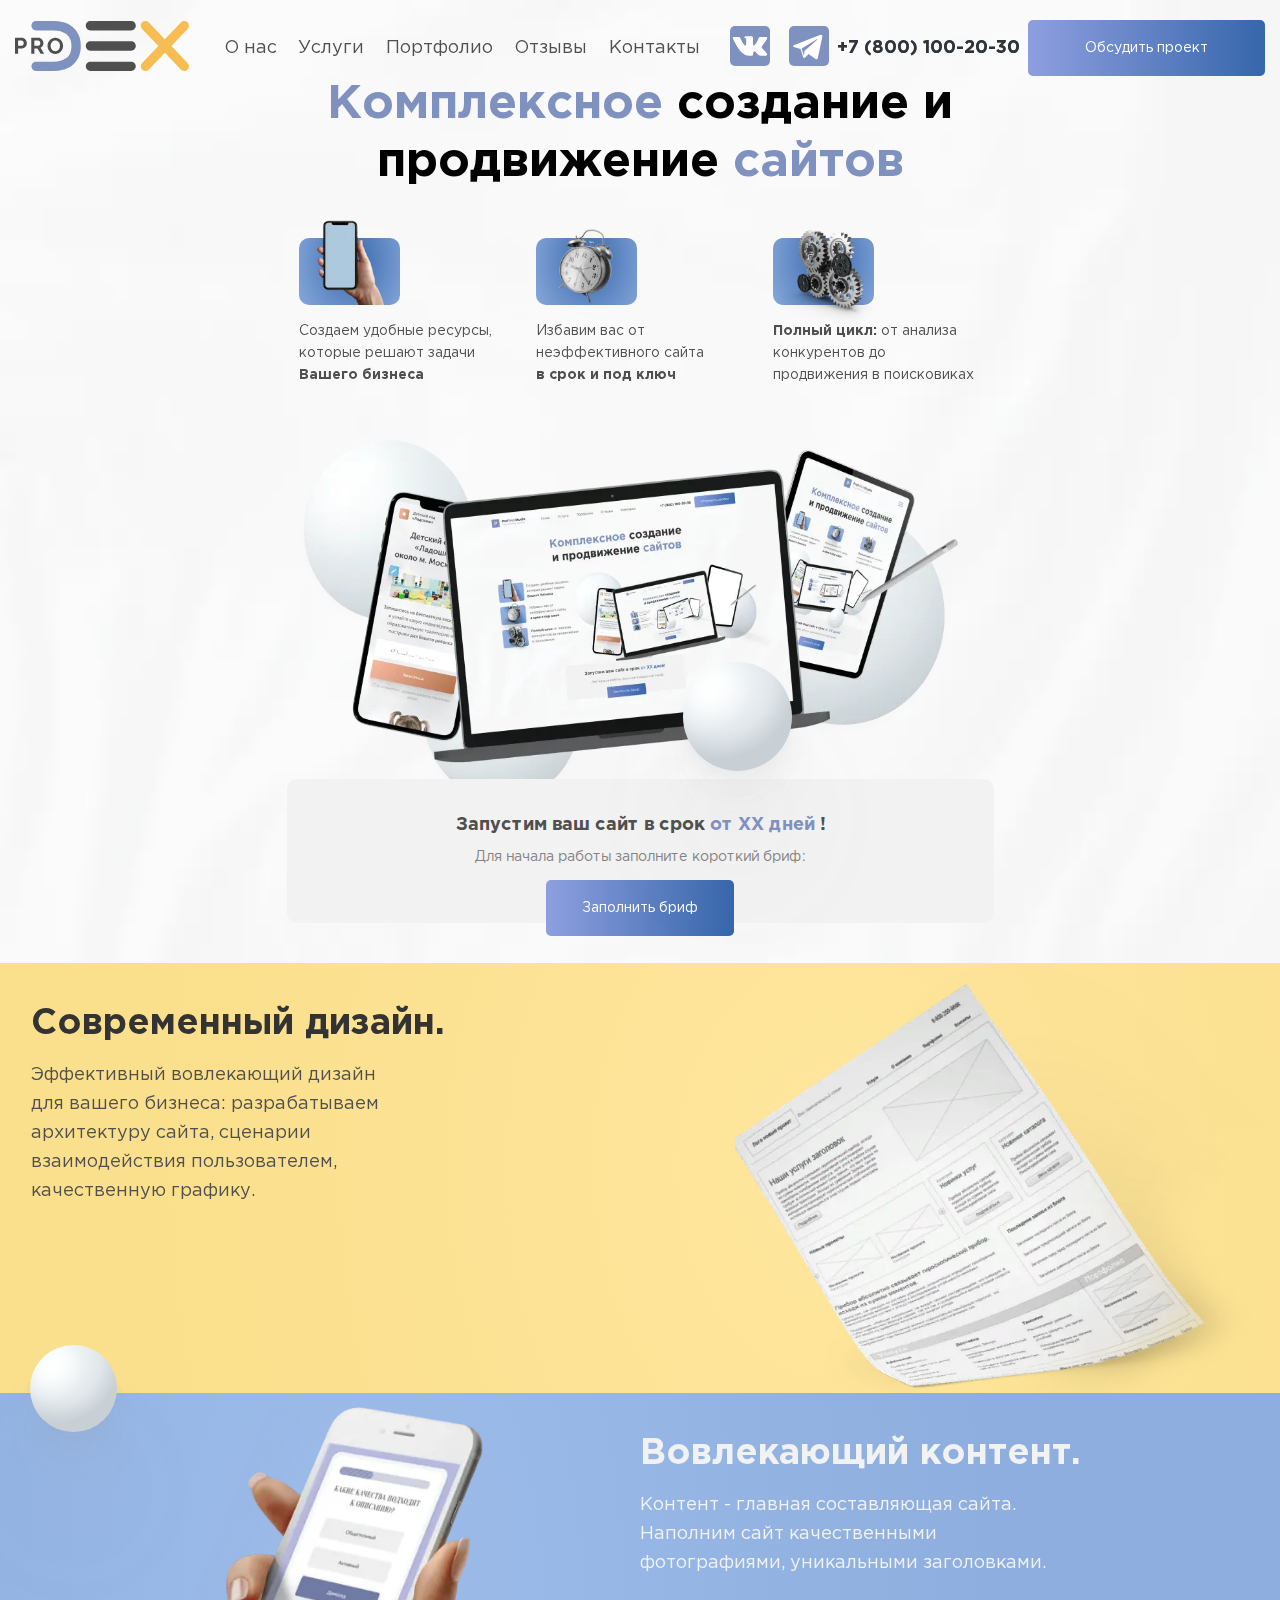
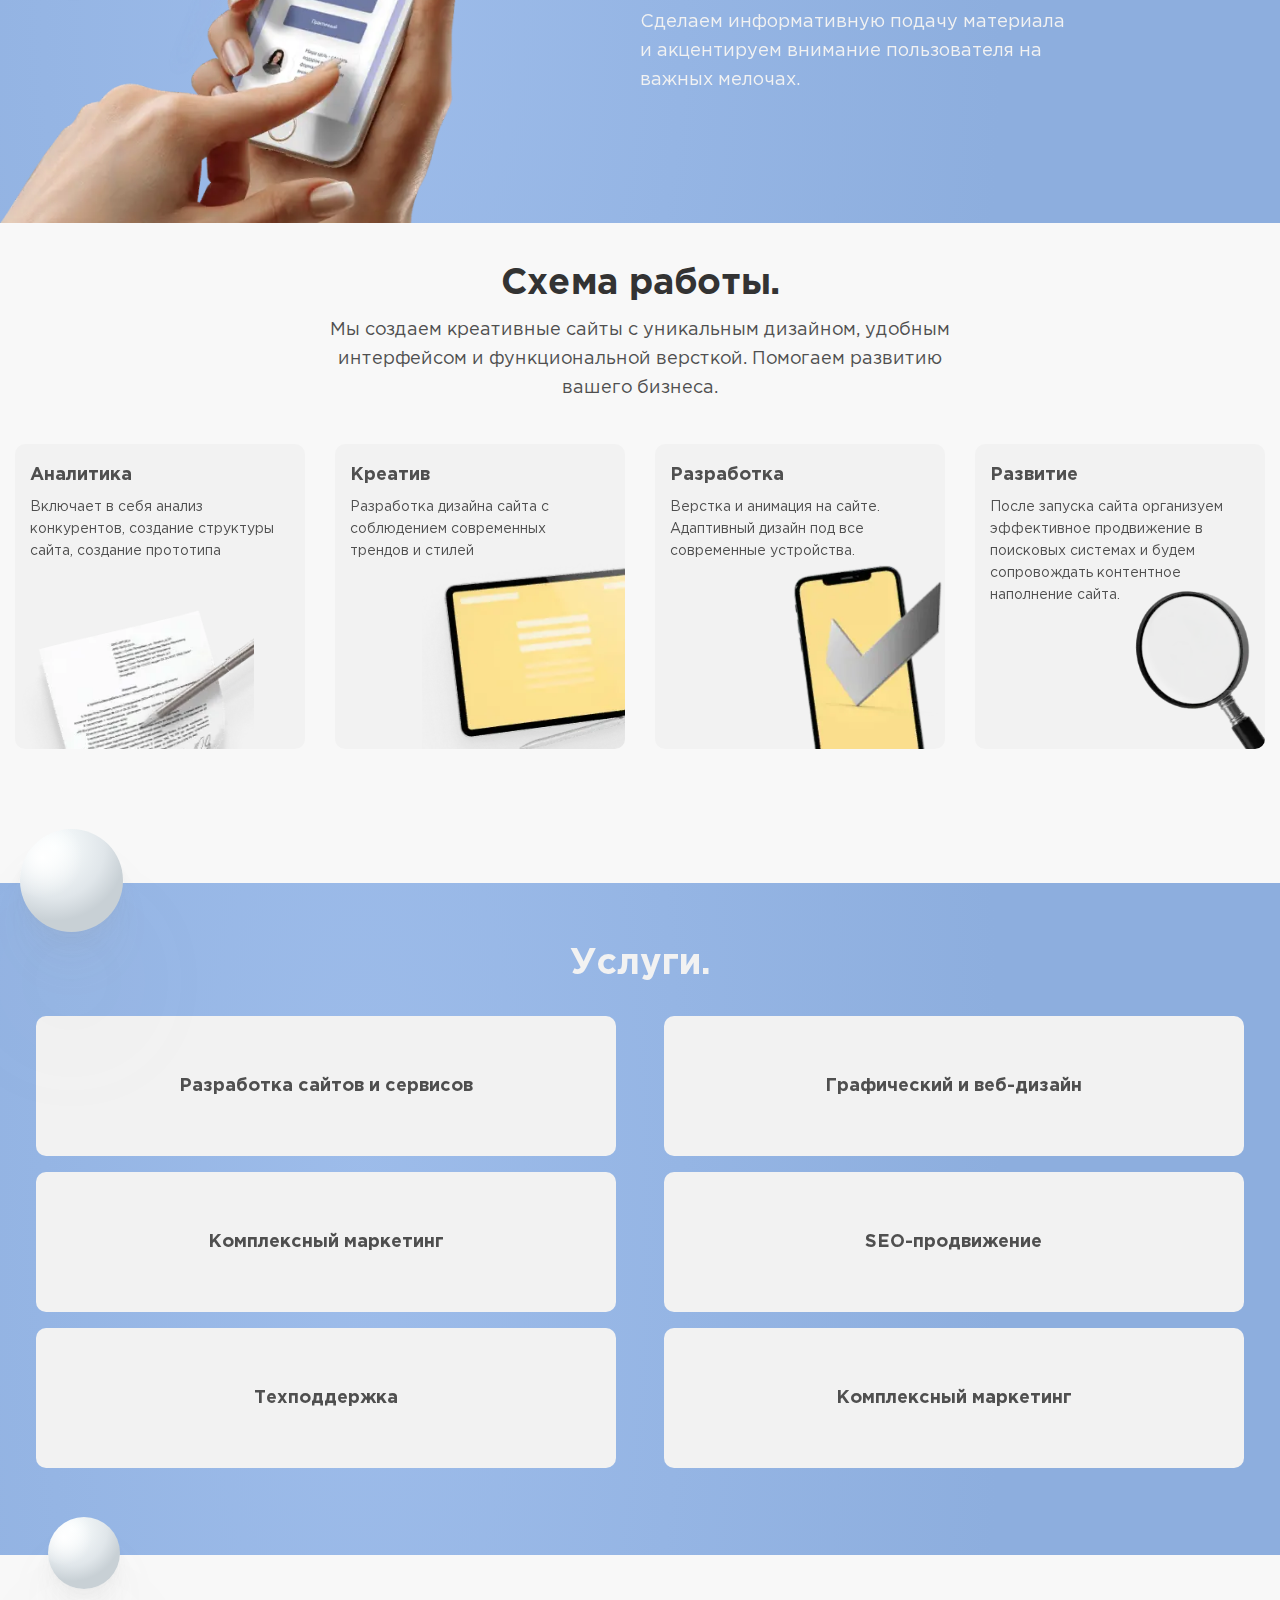
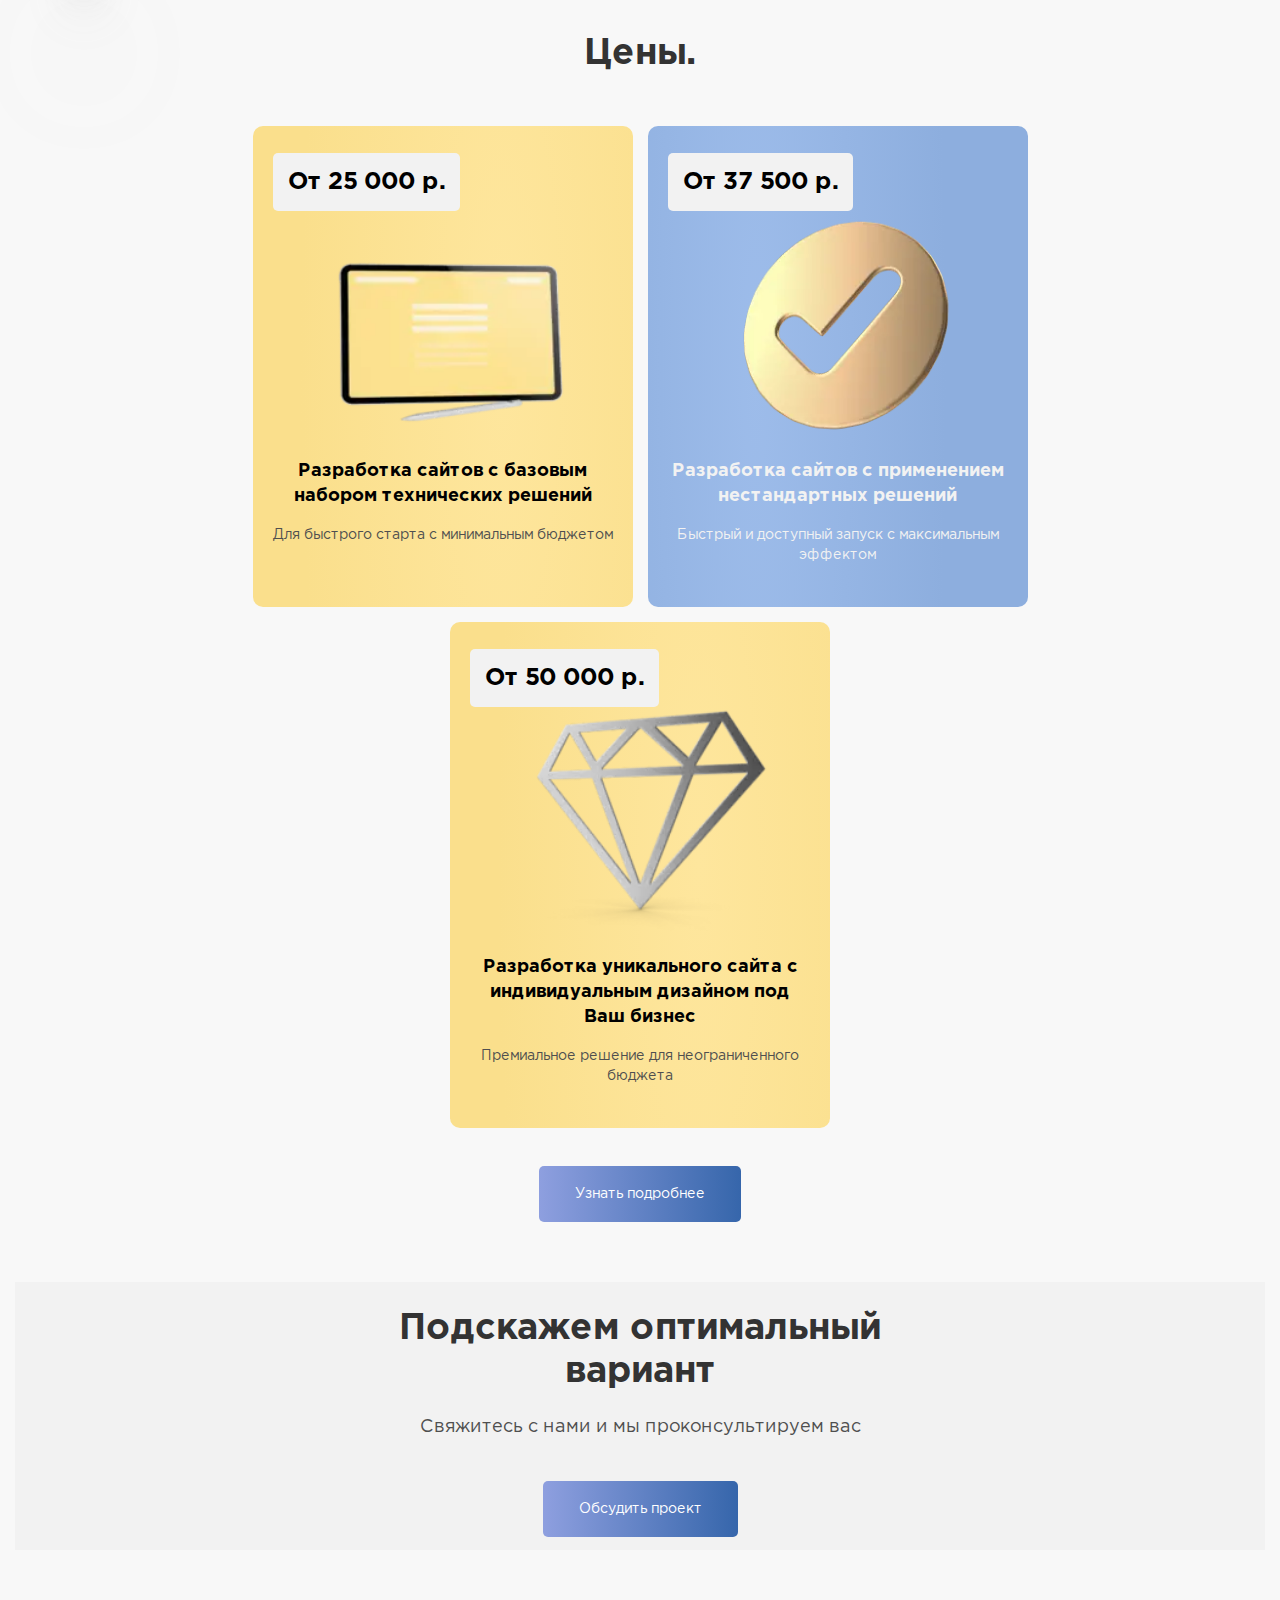
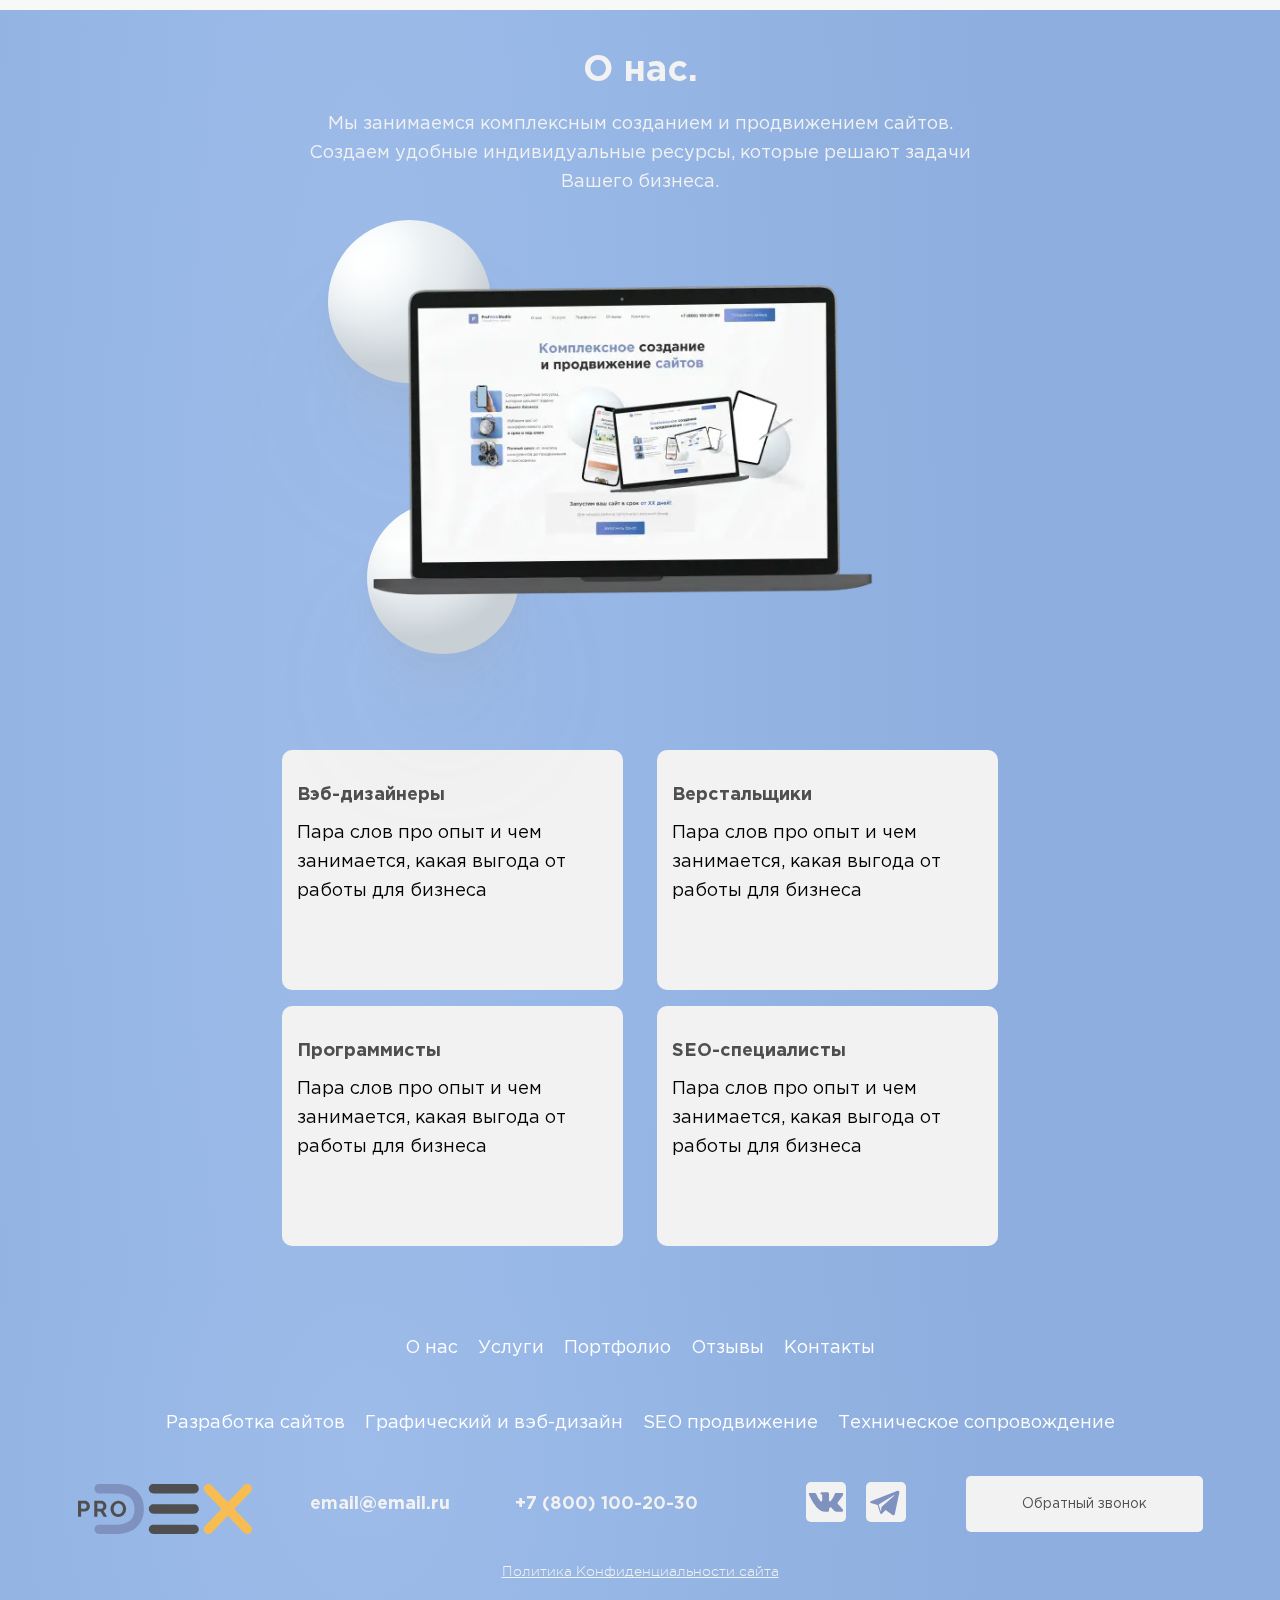
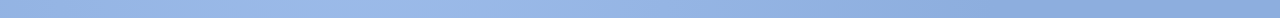
==== commit 74cdfffd: "Finished footer corrections with social icons" ====
--- a/index.html
+++ b/index.html
@@ -33,8 +33,8 @@
                 <li><a class="nav__link" href="contacts.html">Контакты</a></li>
               </ul>
               <ul class="social-list">
-                <li> <a href="https://vk.com/prodex.studio"><img src="./wp-content/themes/twentytwenty-child/img/icons/vk.svg" width="45" height="45" alt="Ссылка на группу в ВКонтакте"></a></li>
-                <li> <a href="https://t.me/PavlovKirill"><img src="./wp-content/themes/twentytwenty-child/img/icons/telegram.svg" width="45" height="45" alt="Ссылка на канал в Телеграме"></a></li>
+                <li> <a href="https://vk.com/prodex.studio" target="_blank"><img src="./wp-content/themes/twentytwenty-child/img/icons/vk.svg" width="45" height="45" alt="Ссылка на группу в ВКонтакте"></a></li>
+                <li> <a href="https://t.me/PavlovKirill" target="_blank"><img src="./wp-content/themes/twentytwenty-child/img/icons/telegram.svg" width="45" height="45" alt="Ссылка на канал в Телеграме"></a></li>
               </ul>
               <div class="ball ball--tenth"></div>
               <div class="ball ball--eleventh"></div>
@@ -297,6 +297,10 @@
             <div class="logo logo--desktop logo--desktop-footer"><a class="logo__link" href="index.html"><img src="./wp-content/themes/twentytwenty-child/img/icons/logo.svg" width="174" height="50" alt="Логотип компании DEX Development"></a></div>
             <div class="contacts__item"> <a class="email__link email__link--footer" href="mailto:email@email.ru">email@email.ru</a></div>
             <div class="phone phone--footer"><a class="phone__link phone__link--footer" href="tel:+78001002030">+7 (800) 100-20-30</a></div>
+            <ul class="social-list social-list--footer">
+              <li> <a href="https://vk.com/prodex.studio" target="_blank"><img src="./wp-content/themes/twentytwenty-child/img/icons/vk-white.svg" width="45" height="45" alt="Ссылка на группу в ВКонтакте"></a></li>
+              <li> <a href="https://t.me/PavlovKirill" target="_blank"><img src="./wp-content/themes/twentytwenty-child/img/icons/telegram-white.svg" width="45" height="45" alt="Ссылка на канал в Телеграме"></a></li>
+            </ul>
             <div class="btn btn--call btn--call-footer">Обратный звонок</div>
           </div>
           <div class="policy"><a class="policy__link" href="#!">Политика Конфиденциальности сайта</a></div>
--- a/wp-content/themes/twentytwenty-child/css/main.min.css
+++ b/wp-content/themes/twentytwenty-child/css/main.min.css
@@ -1,3 +1,3 @@
 body,html{padding:0;overflow-x:hidden;font-family:'Arial','Tahoma',sans-serif;font-weight:400;font-style:normal;text-rendering:optimizelegibility;-webkit-font-smoothing:antialiased;-webkit-text-size-adjust:none;-ms-text-size-adjust:none}html{min-width:32rem;font-size:62.5%}body{font-size:1.6rem}.container-fluid{position:relative;width:100%}.container{max-width:147rem;margin:auto;padding:0 1.5rem}.container--no-padding,.container--no-padding--mobile{padding:0}.no-scroll{overflow:hidden}.html-overflow{overflow-y:scroll}*,:after,:before{-webkit-box-sizing:border-box;box-sizing:border-box}img{max-width:100%;height:auto}button,input[type=submit]{cursor:pointer}textarea{resize:vertical}body,h1,h2,h3,h4,h5,h6,html,p,ul{margin:0}table{border-collapse:collapse;border-spacing:0}a{text-decoration:none}ul{padding:0;list-style:none}
 /*! normalize.css v8.0.1 | MIT License | github.com/necolas/normalize.css */
-@-webkit-keyframes modal-open{0%{opacity:0;visibility:hidden}to{opacity:1;visibility:visible}}@keyframes modal-open{0%{opacity:0;visibility:hidden}to{opacity:1;visibility:visible}}@-webkit-keyframes modal-close{0%{opacity:1;visibility:visible}to{opacity:0;visibility:hidden}}@keyframes modal-close{0%{opacity:1;visibility:visible}to{opacity:0;visibility:hidden}}html{line-height:1.15;-webkit-text-size-adjust:100%}.reviews__card-author span,body{margin:0}details,main{display:block}hr{-webkit-box-sizing:content-box;box-sizing:content-box;height:0;overflow:visible}code,kbd,pre,samp{font-family:monospace,monospace;font-size:1em}a{background-color:transparent}abbr[title]{border-bottom:none;-webkit-text-decoration:underline dotted;text-decoration:underline dotted}b,strong{font-weight:bolder}small{font-size:80%}sub,sup{font-size:75%;line-height:0;position:relative;vertical-align:baseline}sub{bottom:-.25em}sup{top:-.5em}img{border-style:none}button,input,optgroup,select,textarea{font-family:inherit;font-size:100%;line-height:1.15;margin:0}button,input{overflow:visible}button,select{text-transform:none}[type=button],[type=reset],[type=submit],button{-webkit-appearance:button}[type=button]::-moz-focus-inner,[type=reset]::-moz-focus-inner,[type=submit]::-moz-focus-inner,button::-moz-focus-inner{border-style:none;padding:0}[type=button]:-moz-focusring,[type=reset]:-moz-focusring,[type=submit]:-moz-focusring,button:-moz-focusring{outline:1px dotted ButtonText}fieldset{padding:0;border:0}legend{color:inherit;display:table;max-width:100%;white-space:normal}progress{vertical-align:baseline}textarea{overflow:auto}[type=checkbox],[type=radio],legend{-webkit-box-sizing:border-box;box-sizing:border-box;padding:0}[type=number]::-webkit-inner-spin-button,[type=number]::-webkit-outer-spin-button{height:auto}[type=search]{-webkit-appearance:textfield;outline-offset:-2px}[type=search]::-webkit-search-decoration{-webkit-appearance:none}::-webkit-file-upload-button{-webkit-appearance:button;font:inherit}summary{display:list-item}[hidden],template{display:none}.main-title,.section__title{font-family:"GothamProBold";font-weight:700;font-style:normal;font-size:2.2rem;line-height:2.8rem}.main-title i{white-space:nowrap}.section__title{font-size:2rem;line-height:2.4rem;color:#333}.section__title--white{color:#f2f2f2}.section__title--blue{color:#7f91be}.main-title i,.section__title i,.section__title--small i{font-style:normal;color:#7f91be}.section__title--small{font-family:"GothamProBold";font-weight:700;font-style:normal;font-size:1.6rem;line-height:2.2rem;color:#4f4f4f}.section__title--small-header-bottom{max-width:23rem;margin-bottom:.9rem}.project__link,.subtitle{font-family:"GothamProRegular";font-weight:400;font-style:normal;font-size:1.2rem;line-height:1.8rem;color:#828282}.page-text,.project__link--large,.subtitle--large{font-family:"GothamProBold";font-weight:700;font-style:normal;font-size:1.8rem;line-height:2.4rem;color:#4f4f4f}.page-text{font-family:"GothamProRegular";font-weight:400;font-size:1.2rem;line-height:2rem}.page-text--white{color:#f2f2f2}.card__title,.page-text--bold{font-family:"GothamProBold";font-weight:700;font-style:normal}.card__title{font-size:1.4rem;line-height:2rem;color:#4f4f4f}.card__text,.decription__item,.project__subtitle,.project__tag{font-family:"GothamProRegular";font-weight:400;font-style:normal;font-size:1.2rem;line-height:2rem;color:#4f4f4f}.project__subtitle--black,.service__title,.team-member__title{font-family:"GothamProBold";font-weight:700;font-style:normal}.service__title,.team-member__title{font-size:1.4rem;line-height:1.7rem;color:#4f4f4f}.service__title{text-align:center}.team-member__text{font-family:"GothamProRegular";font-weight:400;font-style:normal;font-size:1.2rem;line-height:2rem}.card__price,.order-site__step{padding:.5rem 1rem;font-family:"GothamProBold";font-weight:700;font-style:normal;font-size:1.4rem;line-height:2.2rem;border-radius:.5rem;background:#f2f2f2}.order-site__title,.price-cards__title,.work-types__card .card__title{font-family:"GothamProBold";font-weight:700;font-style:normal;font-size:1.4rem;line-height:2.1rem}.order-site__title--white,.price-cards__title--white,.work-types__card .card__title--white{color:#f2f2f2}.order-site__text,.price-cards__text,.work-types__card .card__text{font-family:"GothamProRegular";font-weight:400;font-style:normal;font-size:1.2rem;line-height:1.8rem;color:#4f4f4f}.order-site__text--white,.price-cards__text--white,.work-types__card .card__text--white{color:#f2f2f2}.advantages__text,.reviews__card-author,.reviews__card-text{font-family:"GothamProRegular";font-weight:400;font-style:normal;font-size:1.2rem;line-height:2rem;color:#4f4f4f}.advantages__text--bold,.reviews__card-author--bold,.reviews__card-text--bold{font-family:"GothamProBold";font-weight:700;font-style:normal}.email__link,.email__link:hover,.phone__link,.phone__link:hover{background-image:-webkit-gradient(linear,left top,right top,from(#8e9fdf),to(#3666ab));background-image:linear-gradient(90deg,#8e9fdf 0%,#3666ab 100%);background-clip:text;-webkit-background-clip:text}.email__link,.phone__link{font-family:"GothamProBold";font-weight:700;font-style:normal;font-size:1.6rem;line-height:2.3rem;color:#333}.email__link:hover,.phone__link:hover{text-fill-color:transparent;-webkit-text-fill-color:transparent}.email__link:active,.phone__link:active{background-image:radial-gradient(50% 284.34% at 28.33% 50%,#3561a4 0%,#3561a4 100%)}.email__link--footer,.phone__link--footer{color:#f2f2f2}.policy__link{font-family:"GothamProLight";font-weight:300;font-style:normal;font-size:1.4rem;line-height:1.3rem;color:#f2f2f2;-webkit-transition:all .3s ease-out;transition:all .3s ease-out}.email__link:active,.phone__link:active,.policy__link:active,.policy__link:hover{background-clip:text;text-fill-color:transparent;-webkit-background-clip:text;-webkit-text-fill-color:transparent}.policy__link:hover{background-image:-webkit-gradient(linear,left top,right top,from(#8e9fdf),to(#3666ab));background-image:linear-gradient(90deg,#8e9fdf 0%,#3666ab 100%)}.policy__link:active{background-image:radial-gradient(50% 284.34% at 28.33% 50%,#3561a4 0%,#3561a4 100%)}.table-head__title,.table__text{font-family:"RalewayBold";font-weight:700;font-style:normal;font-size:1.4rem;line-height:1.7rem;color:#4f4f4f}.table__text{font-family:"RalewayRegular";font-weight:400;font-size:1.2rem;color:#333}.table__text--bold{font-family:"RalewayBold";font-weight:700;font-style:normal}.budget-list__price,.budget-list__source,.quiz-message,.quiz__form-email,.quiz__form-name,.quiz__form-phone{font-family:"GothamProRegular";font-weight:400;font-style:normal;font-size:1.4rem;line-height:2.5rem;letter-spacing:.05em;text-transform:uppercase;color:#828282}.budget-list__price,.budget-list__source{font-family:"RalewayBold";font-weight:700;font-size:1rem;line-height:2.1rem;-webkit-font-feature-settings:'pnum' on,'lnum' on;font-feature-settings:'pnum' on,'lnum' on;color:#4f4f4f}.form__policy-text .form__policy-link{color:#727272;text-decoration:underline;-webkit-text-decoration-skip-ink:none;text-decoration-skip-ink:none}.form__input-message{font-family:"GothamProRegular";font-weight:400;font-style:normal;font-size:1.4rem;line-height:2rem;letter-spacing:.05em;color:#828282}.form__input-message,.form__input-message:hover{border:.1rem solid #e0e0e0}.form__input-message:focus{border:.1rem solid #4f4f4f;color:#4f4f4f}input:not([type=checkbox]),input:not([type=file]){font-family:"GothamProRegular";font-weight:400;font-style:normal;font-size:1.4rem;line-height:2rem;letter-spacing:.05em;border:.1rem solid #e0e0e0;color:#828282}input:not([type=submit]){text-transform:uppercase}input:hover{border:.1rem solid #e0e0e0}input:focus{border:.1rem solid #4f4f4f;color:#4f4f4f}input[type=submit]{color:#fff}input[type=checkbox]{background:#bdbdbd}input[type=checkbox]:checked{background:radial-gradient(50% 284.34% at 28.33% 50%,#9dbcea 0%,#8daede 100%)}input[type=checkbox]:hover{background:#bdbdbd}.nav__link,label{font-family:"GothamProRegular";font-weight:400;font-style:normal}label{font-size:1rem;line-height:1.8rem;color:#828282}.nav__link,.nav__link--footer{font-size:1.6rem;-webkit-transition:all .3s ease-out;transition:all .3s ease-out}.nav__link{line-height:1.5rem;color:#4f4f4f}.nav__link:hover{text-shadow:0 0 .09rem #4f4f4f,0 0 .09rem #4f4f4f,0 0 .09rem #4f4f4f}.nav__link--footer{line-height:1.8rem;color:#fff}.nav__link--footer:hover{text-shadow:0 0 .09rem #fff,0 0 .09rem #fff,0 0 .09rem #fff}.about-cards .about__card .card__title,.directions-cards .directions__card .card__title,.reviews__card-title,.studio-services__item-title,.webdevelopment__title{font-family:"GothamProBold";font-weight:700;font-style:normal;font-size:2rem;line-height:2.9rem;color:#333}.about-cards .about__card .card__title--white,.directions-cards .directions__card .card__text--white,.directions-cards .directions__card .card__title--white,.reviews__card-title--white,.studio-services__item-title--white,.webdevelopment__title--white{color:#f2f2f2}.reviews__card-link,.studio-services__item,.webdevelopment__item{font-family:"GothamProRegular";font-weight:400;font-style:normal;font-size:1.2rem;line-height:2rem;color:#4f4f4f}.reviews__card-link{font-family:"GothamProBold";font-weight:700;font-size:1.4rem;line-height:1.8rem}.btn,.radio-wrap label{font-style:normal;font-size:1.2rem;border-radius:.5rem;cursor:pointer}.radio-wrap label{letter-spacing:.05em;text-transform:uppercase;-webkit-font-feature-settings:'pnum' on,'lnum' on;font-feature-settings:'pnum' on,'lnum' on;width:31rem;height:7.5rem;display:-webkit-box;display:-ms-flexbox;display:flex;-webkit-box-pack:center;-ms-flex-pack:center;justify-content:center;-webkit-box-align:center;-ms-flex-align:center;align-items:center;background:#fff;-webkit-user-select:none;-moz-user-select:none;-ms-user-select:none;user-select:none;-webkit-transition:all .5s ease-out;font-family:"RalewayBold";font-weight:700;line-height:2.3rem;color:#4f4f4f;transition:all .5s ease-out}@font-face{font-family:'GothamProLight';src:url(./../fonts/GothamProLight.woff2) format("woff2");font-weight:300;font-style:normal}@font-face{font-family:'GothamProRegular';src:url(./../fonts/GothamProRegular.woff2) format("woff2");font-weight:400;font-style:normal}@font-face{font-family:'GothamProBold';src:url(./../fonts/GothamProBold.woff2) format("woff2");font-weight:700;font-style:normal}@font-face{font-family:'RalewayBold';src:url(./../fonts/Raleway-Bold.woff2) format("woff2");font-weight:700;font-style:normal}@font-face{font-family:'RalewayRegular';src:url(./../fonts/Raleway-Regular.woff2) format("woff2");font-weight:400;font-style:normal}.btn{position:relative;z-index:1;padding:1.4rem 2.9rem;text-align:center;font-family:"GothamProRegular";font-weight:400;line-height:1.8rem;color:#fff;background:-webkit-gradient(linear,left top,right top,from(#8e9fdf),to(#3666ab));background:linear-gradient(90deg,#8e9fdf 0%,#3666ab 100%);border:0;outline:0;overflow:hidden;-webkit-transition:color .5s,background-color .2s,-webkit-transform .2s;transition:color .5s,transform .2s,background-color .2s;transition:color .5s,transform .2s,background-color .2s,-webkit-transform .2s}.btn:active{-webkit-box-shadow:0 10rem 8rem rgba(46,87,181,.07),0 4.17776rem 3.34221rem rgba(46,87,181,.0503198),0 2.23363rem 1.7869rem rgba(46,87,181,.0417275),0 1.25216rem 1.00172rem rgba(46,87,181,.035),0 .66501rem .53201rem rgba(46,87,181,.0282725),0 .27673rem .22138rem rgba(46,87,181,.0196802);box-shadow:0 10rem 8rem rgba(46,87,181,.07),0 4.17776rem 3.34221rem rgba(46,87,181,.0503198),0 2.23363rem 1.7869rem rgba(46,87,181,.0417275),0 1.25216rem 1.00172rem rgba(46,87,181,.035),0 .66501rem .53201rem rgba(46,87,181,.0282725),0 .27673rem .22138rem rgba(46,87,181,.0196802);background:#e5a42b}.btn::after,.btn::before{position:absolute;content:"";top:0;left:0;width:110%;border-radius:.3rem}.btn::before{height:100%;-webkit-transition:opacity .3s;transition:opacity .3s}.btn::after{z-index:-1;-webkit-transform:translate(-.5rem,-7rem) scale(.1);transform:translate(-.5rem,-7rem) scale(.1);height:20rem;background:linear-gradient(269.13deg,#e4a228 1.1%,#f8bd52 95.45%);border-radius:50%;opacity:0;-webkit-transition:opacity .3s,background .3s,-webkit-transform .3s;transition:transform .3s,opacity .3s,background .3s;transition:transform .3s,opacity .3s,background .3s,-webkit-transform .3s}.btn:hover::before{opacity:0}.btn:hover::after{-webkit-transform-origin:10rem 10rem;transform-origin:10rem 10rem;-webkit-transform:scale(1) translate(-.5rem,-7rem);transform:scale(1) translate(-.5rem,-7rem);opacity:1}.btn--call{width:calc(100%/12*8);max-width:23.7rem;margin-bottom:2rem}.btn--call-footer{color:#4f4f4f;background:#f2f2f2}.btn--call-footer:hover{color:#fff;background:-webkit-gradient(linear,left top,right top,from(#8e9fdf),to(#3666ab));background:linear-gradient(90deg,#8e9fdf 0%,#3666ab 100%)}.btn--brief{-webkit-transform:translateY(1.3rem);transform:translateY(1.3rem)}.btn--brief-contact{margin-bottom:1rem;-webkit-transform:translateY(0);transform:translateY(0)}.btn--table{display:block;width:15.3rem}.btn--table:last-child{margin-left:1.1rem}.btn--white{color:#4f4f4f;background:#fff}.btn--white:hover{color:#fff;background:-webkit-gradient(linear,left top,right top,from(#8e9fdf),to(#3666ab));background:linear-gradient(90deg,#8e9fdf 0%,#3666ab 100%)}.btn--services{width:90%;max-width:23.4rem;margin:2rem auto 0;display:inline-block}input[type=checkbox],input[type=file]{position:absolute;z-index:-1;height:0;visibility:hidden;display:none;opacity:0}input:not([type=checkbox]),input:not([type=file]),textarea{width:100%;max-width:31rem;padding:1.5rem 1rem;text-align:center}textarea{text-align:left}input[type=submit]{padding:1.6rem 4.2rem}input[type=checkbox]{margin-top:.3rem}input+label{position:relative;cursor:pointer}input[type=checkbox]+label::before{position:absolute;content:"";top:50%!important;left:0;-webkit-transform:translateY(-50%)!important;transform:translateY(-50%)!important;width:1.5rem;height:1.5rem;border:0;background:radial-gradient(50% 284.34% at 28.33% 50%,#9dbcea 0%,#8daede 100%);border-radius:.2rem}input:checked{border:0}input:checked+label::after{position:absolute;content:"";z-index:2;top:1.2rem;left:.6rem;width:.4rem;height:1rem;border:solid #f2f2f2;border-width:0 .1rem .1rem 0;-webkit-transform:rotate(45deg);transform:rotate(45deg)}.header{position:relative;width:100%;overflow:hidden}.header,.header--open{-webkit-transition:all .5s ease-out;transition:all .5s ease-out}.header--open::after{position:absolute;z-index:125;content:"";top:0;left:0;display:block;width:100%;height:7rem;background:#f8f8f8}.header--main{padding-top:8rem}.main-title{max-width:29rem;text-align:center;margin:0 auto 4.8rem}.header__content{display:-webkit-box;display:-ms-flexbox;display:flex;-webkit-box-orient:vertical;-webkit-box-direction:normal;-ms-flex-direction:column;flex-direction:column;-webkit-box-align:center;-ms-flex-align:center;align-items:center;padding-top:8.5rem}.header__content--text-block{padding-top:0}.page-text--header{max-width:25.2rem;text-align:center}.page-text--header-promotion,.page-text--header-webdesign,.page-text--header-webdevelopment{margin-bottom:3.9rem}.main-title--inner-page{max-width:28rem;margin-bottom:1.5rem;padding:0!important}.section__title--text-block{max-width:55rem;margin-bottom:2rem;text-align:center}.page-text--text-block-long{margin-bottom:3.6rem}.page-text--text-block{margin-bottom:3rem;text-align:center}.header--about,.header--reviews,.header--services{margin-bottom:4rem}.header--contacts,.header--portfolio{padding-bottom:4rem}.header--webdesign,.header--webdevelopment{height:52.5rem}.header--promotion{height:54rem}.design{position:relative;background:radial-gradient(52.83% 206.26% at 65.38% 47.17%,#fee69d 0%,#fadf8c 100%)}.design,.design__right{width:100%}.design__left{padding:4rem 0 0 1.5rem}.section__title--design{margin-bottom:1rem}.section__title--black-market,.section__title--contractors,.section__title--team-work,.section__title--weapon{margin-bottom:1.5rem}.design__text{width:28rem}.content__text:not(:last-child),.design__text:not(:last-child){margin-bottom:2rem}.content{background:radial-gradient(50% 284.34% at 28.33% 50%,#9dbcea 0%,#8daede 100%)}.content,.content__left,.content__right{width:100%}.content__right{-webkit-box-ordinal-group:0;-ms-flex-order:-1;order:-1;margin-bottom:.6rem;padding:4rem 0 0 1.5rem}.section__title--content{margin-bottom:1rem}.content__text{width:28rem}.work-scheme{position:relative;width:100%;padding:4rem 0 5.6rem;background:#f8f8f8}.no-webp .work-scheme::after,.webp .work-scheme::after{position:absolute;content:"";top:-24.4rem;right:0;width:73rem;height:74.4rem}.work-scheme__inner{display:-webkit-box;display:-ms-flexbox;display:flex;-webkit-box-pack:center;-ms-flex-pack:center;justify-content:center}.work-scheme__content{width:100%;margin:0 1.5rem 2rem;text-align:center}.section__title--work-scheme{margin-bottom:1rem}.work-scheme__text{width:28.8rem;margin:0 auto;line-height:2.2rem}.services{width:100%;padding:4rem 0 4.2rem;background:radial-gradient(50% 284.34% at 28.33% 50%,#9dbcea 0%,#8daede 100%)}.services,.services__inner{position:relative}.section__title--services{margin-bottom:1.9rem;text-align:center;color:#f2f2f2}.services-list{width:100%;display:-webkit-box;display:-ms-flexbox;display:flex;-ms-flex-wrap:wrap;flex-wrap:wrap;-webkit-box-orient:vertical;-webkit-box-direction:normal;-ms-flex-direction:column;flex-direction:column;max-width:68.6rem;margin:0 auto}.services__item{width:95%;margin:0 auto 1.6rem;background:#f2f2f2;border-radius:1rem;-webkit-transition:all .5s ease-out;transition:all .5s ease-out}.services__item:hover{background:radial-gradient(52.83% 206.26% at 65.38% 47.17%,#fee69d 0%,#fadf8c 100%)}.price__bottom,.price__top,.services__item .services__link{display:-webkit-box;display:-ms-flexbox;display:flex;-webkit-box-align:center;-ms-flex-align:center;align-items:center}.services__item .services__link{-webkit-box-pack:center;-ms-flex-pack:center;justify-content:center;height:100%;width:100%;padding:2rem}.price{width:100%;overflow:hidden;padding:3rem 0;background:#f8f8f8}.price__bottom,.price__top{-webkit-box-orient:vertical;-webkit-box-direction:normal;-ms-flex-direction:column;flex-direction:column}.price__bottom--services{max-width:136rem;margin:0 auto 10.2rem}.price__bottom--seo{margin:0 auto 4rem}.price__top{margin-bottom:3rem}.price__bottom{position:relative;text-align:center;padding:2.4rem 2rem 2.2rem;background:#f2f2f2}.section__title--price{margin-bottom:3rem;text-align:center}.section__title--price-bottom{max-width:25rem;margin-bottom:.7rem;font-size:1.6rem;line-height:2.2rem}.price__text{max-width:25rem;margin-bottom:2.6rem}.about{width:100%;padding:4rem 0 2.4rem;background:radial-gradient(50% 284.34% at 28.33% 50%,#9dbcea 0%,#8daede 100%)}.about__inner{display:-webkit-box;display:-ms-flexbox;display:flex;-webkit-box-orient:vertical;-webkit-box-direction:normal;-ms-flex-direction:column;flex-direction:column}.about__content{width:100%;margin:0 auto 1.5rem}.about__text,.section__title--about{text-align:center}.section__title--about{margin-bottom:.8rem}.about__text{width:29rem;margin:0 auto}.footer{padding:3rem 0;background:radial-gradient(50% 284.34% at 28.33% 50%,#9dbcea 0%,#8daede 100%)}.footer__inner{display:-webkit-box;display:-ms-flexbox;display:flex;-webkit-box-align:center;-ms-flex-align:center;align-items:center;-webkit-box-orient:vertical;-webkit-box-direction:normal;-ms-flex-direction:column;flex-direction:column}.work-stages,.work-types{padding:4rem 0 5.6rem;background:radial-gradient(50% 284.34% at 28.33% 50%,#9dbcea 0%,#8daede 100%)}.work-stages__content,.work-types__content{display:-webkit-box;display:-ms-flexbox;display:flex;-webkit-box-orient:vertical;-webkit-box-direction:normal;-ms-flex-direction:column;flex-direction:column;-webkit-box-align:center;-ms-flex-align:center;align-items:center;text-align:center}.work-stages .page-text--work-stages,.work-types .page-text--work-stages{max-width:81.2rem;margin-bottom:3rem}.section__title--work-stages{margin-bottom:1.5rem}.tariff{padding:4rem 0 2rem;background:#f8f8f8}.tariff .work-stages__inner{width:100%;max-width:99.4rem;margin:0 auto;display:-webkit-box;display:-ms-flexbox;display:flex;-webkit-box-orient:vertical;-webkit-box-direction:normal;-ms-flex-direction:column;flex-direction:column;-webkit-box-align:center;-ms-flex-align:center;align-items:center}.tariff .work-stages__inner--work-types{position:relative}.radio-wrap input[type=radio],.radio-wrap label::after,.tariff .work-stages__inner--work-types::before{display:none}.section__title--tariff{margin-bottom:3rem;text-align:center}.tariff__table-wrap{position:relative;width:100%;max-width:125rem;overflow-x:scroll}.tariff__table-wrap::-webkit-scrollbar{width:100%}.tariff__table-wrap::-webkit-scrollbar-track{height:1.5rem;border-radius:10rem;background:#e0e0e0}.tariff__table-wrap::-webkit-scrollbar-thumb{height:1.5rem;border-radius:10rem;background:-webkit-gradient(linear,left top,right top,from(#8e9fdf),to(#3666ab));background:linear-gradient(90deg,#8e9fdf 0%,#3666ab 100%)}.tariff__table-wrap--seo,.tariff__table-wrap--work-types{margin-bottom:4rem}.site-order{padding:2rem 0;background:#f8f8f8}.site-order__inner{display:-webkit-box;display:-ms-flexbox;display:flex;-webkit-box-orient:vertical;-webkit-box-direction:normal;-ms-flex-direction:column;flex-direction:column;-webkit-box-align:center;-ms-flex-align:center;align-items:center}.section__title--site-order{margin-bottom:3rem}.quiz{padding:2rem 0 2.5rem;background:#f8f8f8}.quiz__top{display:-webkit-box;display:-ms-flexbox;display:flex;-webkit-box-orient:vertical;-webkit-box-direction:normal;-ms-flex-direction:column;flex-direction:column;-webkit-box-align:center;-ms-flex-align:center;align-items:center}.quiz__center{max-width:144rem;width:100%;padding:5rem 1.5rem;border-radius:.5rem;background:url(../img/icons/sphere-1.svg) calc(100% + 8rem) -2rem/20rem 20rem no-repeat,url(../img/icons/sphere-1.svg) calc(100% + 9.5rem) 122%/30.4rem 30.4rem no-repeat,url(../img/icons/sphere-1.svg) -4rem 106%/11rem 11rem no-repeat,#f2f2f2}.section__title--quiz{margin:1rem 1.5rem 1.5rem 0;text-align:center}.quiz__top-text,.subtitle--large-quiz{margin-bottom:1.5rem;text-align:center}.quiz-message{min-width:100%;min-height:10rem;padding:1.5rem 2rem;margin-bottom:2rem;border:0;border-radius:.5rem;outline:0}.inputs-wrap,.quiz__budget-list,.quiz__source-list{display:-webkit-box;display:-ms-flexbox;display:flex;-webkit-box-orient:vertical;-webkit-box-direction:normal;-ms-flex-direction:column;flex-direction:column;-webkit-box-align:center;-ms-flex-align:center;align-items:center;margin-bottom:2rem}.inputs-wrap{max-width:45rem;margin:0 auto}.inputs-wrap .budget-list__price,.inputs-wrap .budget-list__source,.quiz__budget-list .budget-list__price,.quiz__budget-list .budget-list__source,.quiz__source-list .budget-list__price,.quiz__source-list .budget-list__source{width:100%;max-width:31rem;padding:2.2rem 4.2rem;margin-bottom:2rem;text-align:center;border-radius:.5rem;background:#f8f8f8;cursor:pointer}.inputs-wrap .quiz__form-email,.inputs-wrap .quiz__form-name,.inputs-wrap .quiz__form-phone,.quiz__budget-list .quiz__form-email,.quiz__budget-list .quiz__form-name,.quiz__budget-list .quiz__form-phone,.quiz__source-list .quiz__form-email,.quiz__source-list .quiz__form-name,.quiz__source-list .quiz__form-phone{width:100%;max-width:42rem;border:.1rem solid #f2f2f2;border-radius:.5rem;background:#fff}.inputs-wrap .quiz__form-name,.inputs-wrap .quiz__form-phone,.quiz__budget-list .quiz__form-name,.quiz__budget-list .quiz__form-phone,.quiz__source-list .quiz__form-name,.quiz__source-list .quiz__form-phone{margin-bottom:1.5rem}.quiz__form-bottom{display:-webkit-box;display:-ms-flexbox;display:flex;-webkit-box-orient:vertical;-webkit-box-direction:normal;-ms-flex-direction:column;flex-direction:column;-webkit-box-align:center;-ms-flex-align:center;align-items:center;margin-bottom:2rem}.quiz__form-bottom--portfolio{-webkit-box-pack:center!important;-ms-flex-pack:center!important;justify-content:center!important}.quiz__form-file__wrap{position:relative;margin-bottom:1rem;text-align:center}.input__file-icon-wrapper{margin-right:2.7rem;display:-webkit-box;display:-ms-flexbox;display:flex;-webkit-box-align:center;-ms-flex-align:center;align-items:center;-webkit-box-pack:center;-ms-flex-pack:center;justify-content:center}.input__file-button-text{line-height:1;margin-top:.1rem}.quiz__form-file-button{width:100%;max-width:31rem;height:6rem;display:-webkit-box;display:-ms-flexbox;display:flex;-webkit-box-align:center;-ms-flex-align:center;align-items:center;-webkit-box-pack:center;-ms-flex-pack:center;justify-content:center;margin:0 auto;border-radius:.5rem;cursor:pointer}.quiz__form-submit{max-width:31rem}.form__policy-text{padding-left:2rem}.form__policy-text .form__policy-link{display:block}.radio-wrap label:hover{background:radial-gradient(52.83% 206.26% at 65.38% 47.17%,#fee69d 0%,#fadf8c 100%);-webkit-transition:all .5s ease-out;transition:all .5s ease-out}.radio-wrap input[type=radio]:checked+label{background:radial-gradient(52.83% 206.26% at 65.38% 47.17%,#fee69d 0%,#fadf8c 100%)}.portfolio-list{margin-bottom:4.5rem;display:-webkit-box;display:-ms-flexbox;display:flex;-webkit-box-orient:vertical;-webkit-box-direction:normal;-ms-flex-direction:column;flex-direction:column;-webkit-box-align:center;-ms-flex-align:center;align-items:center}.portfolio__btn,.portfolio__btn:active{-webkit-transition:background .2s linear;transition:background .2s linear}.portfolio__btn{position:relative;width:100%;display:block;padding:1.4rem 2.9rem;text-align:center;font-family:"GothamProRegular";font-weight:400;font-style:normal;font-size:1.2rem;line-height:1.8rem;color:#fff;background:-webkit-gradient(linear,left top,right top,from(#8e9fdf),to(#3666ab));background:linear-gradient(90deg,#8e9fdf 0%,#3666ab 100%);border:0;outline:0;border-radius:.5rem;overflow:hidden;cursor:pointer}.portfolio__btn:active,.portfolio__btn:hover{-webkit-box-shadow:0 10rem 8rem rgba(46,87,181,.07),0 4.17776rem 3.34221rem rgba(46,87,181,.0503198),0 2.23363rem 1.7869rem rgba(46,87,181,.0417275),0 1.25216rem 1.00172rem rgba(46,87,181,.035),0 .66501rem .53201rem rgba(46,87,181,.0282725),0 .27673rem .22138rem rgba(46,87,181,.0196802);box-shadow:0 10rem 8rem rgba(46,87,181,.07),0 4.17776rem 3.34221rem rgba(46,87,181,.0503198),0 2.23363rem 1.7869rem rgba(46,87,181,.0417275),0 1.25216rem 1.00172rem rgba(46,87,181,.035),0 .66501rem .53201rem rgba(46,87,181,.0282725),0 .27673rem .22138rem rgba(46,87,181,.0196802)}.portfolio__btn:active{background:#e5a42b}.portfolio__btn:hover{background:linear-gradient(269.13deg,#e4a228 1.1%,#f8bd52 95.45%)}.portfolio__btn::after{position:absolute;z-index:10;content:"";top:50%;left:calc(50% - 7.7rem);-webkit-transform:translateY(-50%);transform:translateY(-50%);width:2.4rem;height:2.4rem;background:url(../img/icons/circle-plus.svg)}.about-cards-wrap,.about-cards-wrap--support{max-width:69rem;margin:0 auto}.about-cards-wrap--support .about-cards{padding:0}.about-cards,.about-cards-wrap{position:relative;z-index:10}.about-cards-wrap::after,.about-cards-wrap::before,.directions-cards-wrap--contacts::before,.directions-cards-wrap--reviews::after,.directions-cards-wrap--reviews::before,.directions-cards-wrap::before{display:none}.about-cards{z-index:5;max-width:100%;display:-webkit-box;display:-ms-flexbox;display:flex;-ms-flex-wrap:wrap;flex-wrap:wrap;-webkit-box-pack:center;-ms-flex-pack:center;justify-content:center;margin:0 auto;padding-bottom:2.3rem}.about-cards .about__card{width:100%;max-width:55rem;padding:2.4rem;margin-bottom:2.5rem;background:#f2f2f2;border-radius:.5rem}.about-cards .card__title{margin-bottom:2rem}.about-cards .card__text:not(:last-child){margin-bottom:1.5rem}.section__title--directions{position:relative;z-index:1;margin-bottom:3.8rem;text-align:center}.directions-cards-wrap{position:relative}.directions-cards{position:relative;z-index:1;display:-webkit-box;display:-ms-flexbox;display:flex;-ms-flex-wrap:wrap;flex-wrap:wrap;-webkit-box-pack:center;-ms-flex-pack:center;justify-content:center}.directions-cards .directions__card{position:relative;width:100%;max-width:28rem;min-height:42rem;padding:1.7rem 2rem 1rem 1.45rem;margin:0 0 2.9rem;border-radius:.5rem}.directions-cards .directions__card:nth-child(even){-webkit-transition:all .3s linear;transition:all .3s linear;background:radial-gradient(52.83% 206.26% at 65.38% 47.17%,#fee69d 0%,#fadf8c 100%)}.directions-cards .directions__card:nth-child(even):hover,.directions-cards .directions__card:nth-child(odd){-webkit-transition:all .3s linear;transition:all .3s linear;background:radial-gradient(50% 284.34% at 28.33% 50%,#9dbcea 0%,#8daede 100%)}.directions-cards .directions__card:nth-child(odd):hover{-webkit-transition:all .3s linear;transition:all .3s linear;background:radial-gradient(52.83% 206.26% at 65.38% 47.17%,#fee69d 0%,#fadf8c 100%)}.directions-cards .directions__card .card__title{max-width:17.5rem;margin-bottom:1.2rem}.directions-cards .directions__card .card__text{max-width:20rem;margin-bottom:.9rem}.directions-cards .directions__card .card__img{position:absolute;left:50%;width:100%;height:28rem;-webkit-transform:translate(-50%,0);transform:translate(-50%,0);bottom:0}.directions-cards .directions__card .card__img img{height:28rem}.reviews{margin-bottom:4rem}.reviews-cards{display:-webkit-box;display:-ms-flexbox;display:flex;-webkit-box-orient:vertical;-webkit-box-direction:normal;-ms-flex-direction:column;flex-direction:column;-webkit-box-align:center;-ms-flex-align:center;align-items:center;-ms-flex-wrap:wrap;flex-wrap:wrap}.reviews__card{width:100%;max-width:71rem;text-align:center;padding:.7rem 2.4rem 1rem;background:#f2f2f2;border-radius:.5rem}.reviews__card:not(:last-child){margin-bottom:2rem}.reviews__card-top{display:-webkit-box;display:-ms-flexbox;display:flex;-webkit-box-pack:justify;-ms-flex-pack:justify;justify-content:space-between;-webkit-box-align:center;-ms-flex-align:center;align-items:center;margin-bottom:1.6rem}.reviews__card-title{margin-bottom:.8rem}.reviews__card-logo{width:20rem;height:6rem}.reviews__card-logo img{-o-object-fit:contain;object-fit:contain;width:20rem;height:6rem}video{width:100%;height:100%}.reviews__card-video{position:relative;max-width:62.4rem;max-height:25.4rem;margin-bottom:1.5rem;cursor:pointer}.video-play{position:absolute;top:50%;left:50%;-webkit-transform:translate(-50%,-50%);transform:translate(-50%,-50%);width:5rem;height:5rem;background:url(../img/icons/play.svg) center/contain,no-repeat}.reviews__card-text{margin-bottom:1rem;text-align:left}.reviews__card-author{margin:0 1.3rem 1.5rem 0;text-align:right}.reviews__card-link{position:relative;-webkit-transform:translateX(-1.7rem);transform:translateX(-1.7rem);display:inline-block;text-align:center;padding:1rem}.reviews__card-link::after{position:absolute;content:"";top:50%;right:-2.8rem;-webkit-transform:translate(-50%,-50%);transform:translate(-50%,-50%);display:block;width:2.1rem;height:2.1rem;background:url(../img/icons/arrow-right.svg);-webkit-transition:all .3s linear;transition:all .3s linear}.reviews__card-link:hover::after{right:-4rem}.section__title--reviews{position:relative;z-index:2;margin-bottom:2.1rem;text-align:center}.page-text--reviews{position:relative;z-index:2;max-width:53rem;margin:0 auto 3rem;text-align:center}.contact-form{margin-bottom:4rem}.contact-form__inner{display:-webkit-box;display:-ms-flexbox;display:flex;-ms-flex-wrap:wrap;flex-wrap:wrap;-webkit-box-pack:center;-ms-flex-pack:center;justify-content:center}.contact-form__inner .contacts{width:100%;max-width:44.6rem;display:-webkit-box;display:-ms-flexbox;display:flex;-webkit-box-orient:vertical;-webkit-box-direction:normal;-ms-flex-direction:column;flex-direction:column;-webkit-box-align:center;-ms-flex-align:center;align-items:center}.contact-form__inner .contacts .section__title--contact-form{margin-bottom:1rem;text-align:center}.contact-form__inner .contacts .page-text--contact-form{max-width:25rem;margin:0 auto 2.6rem;text-align:center}.contact-form__inner .contacts .contacts-list{padding-left:4.5rem;margin-bottom:2.5rem;max-width:22rem}.contact-form__inner .contacts .contacts__item{position:relative}.contact-form__inner .contacts .contacts__item::after,.contact-form__inner .contacts .contacts__item::before{position:absolute;content:"";top:50%;-webkit-transform:translateY(-50%);transform:translateY(-50%)}.contact-form__inner .contacts .contacts__item::before{left:-4.5rem;width:3.5rem;height:3.5rem;background:#7f91be;border-radius:.5rem}.contact-form__inner .contacts .contacts__item:not(:last-child){margin-bottom:3rem}.contact-form__inner .contacts .contacts__item:nth-child(1)::after,.contact-form__inner .contacts .contacts__item:nth-child(2)::after{left:-3.7rem;width:2rem;height:2rem}.contact-form__inner .contacts .contacts__item:nth-child(1)::after{background:url(../img/icons/phone.svg) center/cover,no-repeat}.contact-form__inner .contacts .contacts__item:nth-child(2)::after{background:url(../img/icons/mail.svg) center/cover,no-repeat}.contact-form__inner .form-contact{width:100%;max-width:95.5rem;margin:0 auto;padding:2rem 1.5rem 2.4rem;background:url(../img/icons/sphere-3.svg),url(../img/icons/sphere-1.svg),#f2f2f2;background-position:100% 42rem,-20.9rem 228%;background-size:55.9rem 55.9rem,400px 400px,cover;background-repeat:no-repeat,no-repeat,repeat;border-radius:.5rem}.contact-form__inner .form-contact .form-contact__message,.contact-form__inner .form-contact .section__title--form-contact{margin-bottom:2rem}.contact-form__inner .form-contact .subtitle--large-contact-form{margin-bottom:1.5rem}.contact-form__inner .form-contact .quiz__form-email--form-contact,.contact-form__inner .form-contact .quiz__form-name--form-contact,.contact-form__inner .form-contact .quiz__form-phone--form-contact{width:100%}.contact-form__inner .form-contact .inputs-wrap--form-contact{margin-bottom:2rem;max-width:90rem;-webkit-box-pack:center;-ms-flex-pack:center;justify-content:center}.contact-form__inner .form-contact .inputs-wrap--form-contact input:not(:last-of-type){margin-right:.5rem}.studio-services .webdevelopment__wrap{position:relative;z-index:10}.price--standarts::before,.studio-services .studio-services-list::after,.studio-services .webdevelopment__wrap::before{display:none}.studio-services .webdevelopment__wrap .webdevelopment{width:100%;display:-webkit-box;display:-ms-flexbox;display:flex;-webkit-box-orient:vertical;-webkit-box-direction:normal;-ms-flex-direction:column;flex-direction:column;padding:2rem 1.5rem;margin:0 auto 2rem;background:radial-gradient(52.83% 206.26% at 65.38% 47.17%,#fee69d 0%,#fadf8c 100%);border-radius:.5rem}.studio-services .webdevelopment__wrap .services__item-title,.studio-services .webdevelopment__wrap .webdevelopment__title{margin-bottom:1.2rem}.studio-services .webdevelopment__wrap .webdevelopment-list{display:-webkit-box;display:-ms-flexbox;display:flex;-ms-flex-wrap:wrap;flex-wrap:wrap;-webkit-box-orient:vertical;-webkit-box-direction:normal;-ms-flex-direction:column;flex-direction:column}.studio-services .webdevelopment__wrap .webdevelopment__item{width:100%}.studio-services .webdevelopment__wrap .webdevelopment__item:not(:last-child){margin-bottom:1rem}.studio-services .studio-services-list,.studio-services .studio-services__item{display:-webkit-box;display:-ms-flexbox;display:flex;-webkit-box-direction:normal}.studio-services .studio-services-list{position:relative;z-index:10;-ms-flex-wrap:wrap;flex-wrap:wrap;margin-bottom:2rem;-webkit-box-orient:horizontal;-ms-flex-direction:row;flex-direction:row;-webkit-box-pack:center;-ms-flex-pack:center;justify-content:center}.studio-services .studio-services__item{width:100%;max-width:29rem;-webkit-box-orient:vertical;-ms-flex-direction:column;flex-direction:column;-webkit-box-align:start;-ms-flex-align:start;align-items:flex-start;-webkit-box-pack:start;-ms-flex-pack:start;justify-content:flex-start;padding:2rem 1.5rem;background:#f2f2f2;border-radius:.5rem}.studio-services .studio-services__item:not(:last-child){margin-bottom:1.9rem}.studio-services .studio-services__item-title{margin-bottom:1.2rem}.design--contractors .section__title--contractors,.design--webdesign .section__title--design{max-width:30.5rem}.content--team-work,.design--contractors,.text-block--long{margin-bottom:4rem}.content--black-market .section__title--black-market{max-width:21.4rem}.design--weapon .section__title--weapon{max-width:30.5rem}.design--weapon .design__inner{position:relative;min-height:55rem;background:url(../img/laptop-gear-sm@1x.png);background-position:calc(50% - 0rem) calc(100% + 8rem);background-size:36.5rem 31.1rem;background-repeat:no-repeat}@supports (background:-webkit-image-set(url(../img/laptop-gear-sm@1x.webp) 1x)){.design--weapon .design__inner{background:url(../img/laptop-gear-sm@1x.webp);background-position:calc(50% - 0rem) calc(100% + 8rem);background-size:36.5rem 31.1rem;background-repeat:no-repeat}}.content--team-work .section__title--team-work{max-width:23.5rem}.section__title--advantages{text-align:center;margin-bottom:2rem}.tariff--table-price{padding-top:0!important}.work-types--standarts{margin-bottom:4rem}.price--standarts{position:relative;max-width:136rem;margin:0 auto;padding-bottom:6rem}.price__bottom--margin{margin-bottom:7rem}.header-top,.header-top--open{-webkit-transition:-webkit-transform .5s ease-out;transition:transform .5s ease-out;transition:transform .5s ease-out,-webkit-transform .5s ease-out}.header-top{position:absolute;z-index:120;top:0;bottom:0;left:0;right:0;height:100vh;overflow-x:hidden;overflow-y:auto;padding-top:4rem;background:#f8f8f8;-webkit-transform:translateX(-100%);transform:translateX(-100%)}.header-top--open{-webkit-transform:translateX(0);transform:translateX(0)}.logo--small{margin-top:.3rem}.logo--mobile{position:absolute;z-index:130;top:3.3rem;left:1.5rem;width:10.5rem;height:3rem}.logo--desktop{display:none}.logo--desktop-footer{display:block;width:14rem;height:4rem;margin-bottom:2rem}.logo--footer{margin:0 3.5rem 2rem 6rem}.logo__link{font-family:"GothamProBold";font-weight:700;font-style:normal;font-size:1.4rem;line-height:1.3rem;color:#333}.logo__link--footer{font-size:1.8rem;line-height:1.7rem;color:#f2f2f2}.logo__link--footer::before{background:#f2f2f2;color:#7f91be}.logo--blue,.logo--small{font-family:"GothamProBold";font-weight:700;font-style:normal;font-size:1.4rem;line-height:1.3rem;color:#7f91be}.logo--small{display:block;font-family:"GothamProLight";font-weight:300;font-size:1.2rem;line-height:1.1rem;color:#828282}.logo--small--footer{font-size:1.4rem;line-height:1.3rem;color:#e0e0e0}.nav,.nav-list{display:-webkit-box;display:-ms-flexbox;display:flex;-webkit-box-orient:vertical;-webkit-box-direction:normal;-ms-flex-direction:column;flex-direction:column;-webkit-box-align:center;-ms-flex-align:center;align-items:center}.nav{height:100%}.nav-list{position:relative;width:calc(100%/12*12);margin-bottom:6.8rem;padding-top:9.6rem}.nav-list .nav__link{display:block;padding:1.3rem 1rem}.nav-list .nav__link:not(:last-child){margin-bottom:2.6rem}.social-list{width:calc(100%/12*1);display:-webkit-box;display:-ms-flexbox;display:flex;-webkit-box-pack:justify;-ms-flex-pack:justify;justify-content:space-between}.social-list li a img{width:4rem;height:4rem;border-radius:.5rem}.social-list--contacts{width:20.8rem;-webkit-box-orient:vertical;-webkit-box-direction:normal;-ms-flex-direction:column;flex-direction:column;-ms-flex-item-align:start;align-self:flex-start;margin:0 auto 2rem}.social-list--contacts li a{display:-webkit-box;display:-ms-flexbox;display:flex}.social-list--contacts li:not(:first-of-type){margin-top:1.5rem}.social-list--contacts li,.social-list--contacts li a img{width:3.5rem;height:3.5rem}.social-list--contacts li a img{border-radius:.5rem}.phone{width:calc(100%/12*12);margin:0 1.5rem 1.9rem 0;text-align:center}.phone--footer{margin:0 0 1.3rem}.email__link,.phone__link{-webkit-transition:all .3s ease-out;transition:all .3s ease-out}.email__link{display:inline-block}.email__link--footer{margin-bottom:1.3rem}.ball{position:absolute;z-index:10}.about__left .about__img::after,.about__left .about__img::before,.ball{border-radius:50%;background:radial-gradient(72.29% 72.29% at 21.69% 27.71%,#fff 0%,rgba(255,255,255,0) 54.26%),radial-gradient(71.08% 71.08% at 32.53% 18.07%,#fbffff 0%,#e0e6ea 69.62%,#c8d0d5 100%);-webkit-box-shadow:0 10rem 13rem rgba(172,172,172,.07),0 4.17776rem 5.43109rem rgba(172,172,172,.0503198),0 2.23363rem 2.90372rem rgba(172,172,172,.0417275),0 1.25216rem 1.6278rem rgba(172,172,172,.035),0 .66501rem .86451rem rgba(172,172,172,.0282725),0 .27673rem .35974rem rgba(172,172,172,.0196802);box-shadow:0 10rem 13rem rgba(172,172,172,.07),0 4.17776rem 5.43109rem rgba(172,172,172,.0503198),0 2.23363rem 2.90372rem rgba(172,172,172,.0417275),0 1.25216rem 1.6278rem rgba(172,172,172,.035),0 .66501rem .86451rem rgba(172,172,172,.0282725),0 .27673rem .35974rem rgba(172,172,172,.0196802)}.ball--fourth,.ball--sixth{left:.5rem;top:-2.8rem;width:5rem;height:5rem}.ball--sixth{left:1rem;top:-6.7rem}.ball--seventh{left:1.6rem;bottom:-1.1rem;width:3.5rem;height:3.5rem}.ball--ninth-under{z-index:-1}.ball--tenth{top:10rem;width:13.8rem;height:13.8rem;right:-6.5rem}.ball--eleventh{left:-18rem;bottom:-47rem;width:31.5rem;height:31.5rem}.ball--twelveth{right:-4.6rem;bottom:-41rem;width:13.8rem;height:13.8rem}.ball--fourteenth{left:10.2rem;bottom:5.3rem;width:8.7rem;height:8.7rem}.work-types--ball{position:relative;overflow-x:hidden}.header-center{position:relative}.header-center-inner{display:-webkit-box;display:-ms-flexbox;display:flex;-webkit-box-orient:vertical;-webkit-box-direction:normal;-ms-flex-direction:column;flex-direction:column;-webkit-box-align:center;-ms-flex-align:center;align-items:center;margin-bottom:1.2rem}.header-center__left{width:100%;max-width:68.2rem;margin-bottom:1.6rem}.header-center__right{width:100%;display:-webkit-box;display:-ms-flexbox;display:flex;-webkit-box-pack:center;-ms-flex-pack:center;justify-content:center}.advantages-list{-webkit-box-orient:vertical;-webkit-box-direction:normal;-ms-flex-direction:column;flex-direction:column;width:90%;margin:0 auto}.advantages-list,.advantages-list .advantages__item{display:-webkit-box;display:-ms-flexbox;display:flex;-webkit-box-align:center;-ms-flex-align:center;align-items:center}.advantages-list .advantages__item:not(:last-child){margin-bottom:1.9rem}.advantages-list .advantages__item .item__img{position:relative;width:15rem;height:8.4rem;margin-right:1rem;background:radial-gradient(68.53% 137.22% at 52.86% 31.68%,#3968ac 0%,#8daede 100%);border-radius:1rem}.advantages-list .advantages__item .item__img .clock,.advantages-list .advantages__item .item__img .gear,.advantages-list .advantages__item .item__img .smartphone{position:absolute;left:50%;-webkit-transform:translate(-50%,-50%);transform:translate(-50%,-50%)}.advantages-list .advantages__item .item__img .smartphone{top:26%;width:9.2rem;height:12.6rem}.advantages-list .advantages__item .item__img .gear{top:55%;width:15rem;height:14.5rem}.advantages-list .advantages__item .item__img .clock{top:42%;width:14.5rem;height:14.4rem}.advantages-list .advantages__text{max-width:16.4rem}.no-webp .devices-img::after,.webp .devices-img::after{display:none}.no-webp .devices-img--short::after,.webp .devices-img--short::after{display:none!important}.header-bottom{position:relative;z-index:5;-webkit-transform:translateY(-4rem);transform:translateY(-4rem);display:-webkit-box;display:-ms-flexbox;display:flex;-webkit-box-orient:vertical;-webkit-box-direction:normal;-ms-flex-direction:column;flex-direction:column;-webkit-box-align:center;-ms-flex-align:center;align-items:center;text-align:center;margin:0 auto;padding:4.1rem 3.5rem;width:90%;max-width:70.7rem;background:#f2f2f2;border-radius:1rem}.subtitle--header-bottom{max-width:24.5rem;color:#828282}.price-cards{display:-webkit-box;display:-ms-flexbox;display:flex;-webkit-box-pack:justify;-ms-flex-pack:justify;justify-content:space-between}.order-site-cards,.price-cards{-webkit-box-orient:vertical;-webkit-box-direction:normal;-ms-flex-direction:column;flex-direction:column}.price-cards{margin-bottom:2.3rem}.order-site__card,.price-cards__item{width:27.5rem;display:-webkit-box;display:-ms-flexbox;display:flex;-webkit-box-orient:vertical;-webkit-box-direction:normal;-ms-flex-direction:column;flex-direction:column;-webkit-box-align:center;-ms-flex-align:center;align-items:center;margin-bottom:1.5rem;border-radius:1rem}.price-cards__item{background:radial-gradient(52.83% 206.26% at 65.38% 47.17%,#fee69d 0%,#fadf8c 100%);padding:1.5rem 1.5rem 2.5rem}.order-site__card{padding:1.5rem 1.5rem 2.5rem 1.5rem}.order-site__card,.order-site__card--yellow,.price-cards__item--yellow{background:radial-gradient(52.83% 206.26% at 65.38% 47.17%,#fee69d 0%,#fadf8c 100%)}.order-site__card--blue,.price-cards__item--blue{background:radial-gradient(50% 284.34% at 28.33% 50%,#9dbcea 0%,#8daede 100%)}.card__price,.order-site__step{-ms-flex-item-align:start;align-self:flex-start;display:inline-block}.price-cards__title{width:100%;text-align:center;margin:0 auto 1.4rem}.price-cards__text{width:23.8rem;margin:0 auto;text-align:center}.policy__link{text-decoration:underline;-webkit-text-decoration-skip-ink:none;text-decoration-skip-ink:none}.swiper-container{width:29rem;height:100%;margin:0 auto}.swiper-wrapper{display:-webkit-box;display:-ms-flexbox;display:flex;margin-bottom:3rem}.swiper-slide{width:29rem;min-height:30.5rem}.swiper-slide .card__title--slide{margin-bottom:1rem}.swiper-slide .card__text--slide{max-width:25rem}.no-webp .slide__inner,.webp .slide__inner{width:100%;min-height:30.5rem;padding:2rem 1rem 1rem 1.5rem;border-radius:1rem}.swiper-container-horizontal>.swiper-scrollbar{height:1.5rem;width:98%!important;opacity:1!important;background:#e0e0e0}.swiper-scrollbar-drag{height:100%;background:-webkit-gradient(linear,left top,right top,from(#8e9fdf),to(#3666ab));background:linear-gradient(90deg,#8e9fdf 0%,#3666ab 100%)}.cmn-toggle-switch{position:absolute;z-index:8000;top:2.2rem;right:1.5rem;display:block;margin:0;padding:0;width:4.5rem;height:4.5rem;font-size:0;-webkit-appearance:none;-moz-appearance:none;appearance:none;-webkit-box-shadow:none;box-shadow:none;border:0;cursor:pointer;-webkit-transition:background .3s ease-out;transition:background .3s ease-out}.cmn-toggle-switch:focus{outline:0}.cmn-toggle-switch span,.cmn-toggle-switch span::after,.cmn-toggle-switch span::before{position:absolute;display:block;height:.3rem;border-radius:.5rem;background-color:#7f91be}.cmn-toggle-switch span{top:2.4rem;right:.5rem;width:3.7rem;margin:auto}.cmn-toggle-switch span::after,.cmn-toggle-switch span::before{content:"";left:0;width:100%}.cmn-toggle-switch span::before{top:1rem}.cmn-toggle-switch span::after{bottom:1rem}.cmn-toggle-switch__htx{width:4.5rem;height:4.5rem;background-color:transparent;border-radius:50%;-webkit-transition:all 1s ease-out;transition:all 1s ease-out}.cmn-toggle-switch__htx span{-webkit-transition:background .3s ease-out;transition:background .3s ease-out}.cmn-toggle-switch__htx span::after,.cmn-toggle-switch__htx span::before{-webkit-transition-duration:.3s,.3s;transition-duration:.3s,.3s}.cmn-toggle-switch__htx span::before{-webkit-transition-property:top,-webkit-transform;transition-property:top,transform;transition-property:top,transform,-webkit-transform}.cmn-toggle-switch__htx span::after{-webkit-transition-property:bottom,-webkit-transform;transition-property:bottom,transform;transition-property:bottom,transform,-webkit-transform}.cmn-toggle-switch__htx.active{width:4rem;height:4.2rem}.cmn-toggle-switch__htx.active span{background:0 0;width:3rem;right:.5rem}.cmn-toggle-switch__htx.active span::after,.cmn-toggle-switch__htx.active span::before{background:rgba(130,130,130,.5);-webkit-transition-delay:.3s;transition-delay:.3s}.cmn-toggle-switch__htx.active span::before{top:0;-webkit-transform:rotate(45deg);transform:rotate(45deg)}.cmn-toggle-switch__htx.active span::after{bottom:0;-webkit-transform:rotate(-45deg);transform:rotate(-45deg)}.about__left,.about__right{width:100%}.about__left .about__img{position:relative;z-index:1;width:30rem;margin:0 auto}.about__left .about__img::after,.about__left .about__img::before{position:absolute;content:"";z-index:-1;top:17.2rem;left:4.1rem;width:5rem;height:5rem}.about__left .about__img::after{top:1.3rem;left:-.8rem}.about__right .about-cards-list{width:100%;display:-webkit-box;display:-ms-flexbox;display:flex;-ms-flex-wrap:wrap;flex-wrap:wrap;-webkit-box-orient:vertical;-webkit-box-direction:normal;-ms-flex-direction:column;flex-direction:column;max-width:68.6rem;margin:0 auto}.about__right .team__item{width:100%;max-width:29rem;min-height:13.4rem;margin:0 auto 1.6rem;padding:2rem;background:#f2f2f2;border-radius:1rem;-webkit-transition:all .5s ease-out;transition:all .5s ease-out}.about__right .team__item:last-child{margin-bottom:0}.about__right .team__item-title{margin-bottom:1.3rem}.about__right .team-member__text{max-width:25rem}.nav-list--footer,.nav-list--footer-bottom{width:100%;display:-webkit-box;display:-ms-flexbox;display:flex;-webkit-box-orient:vertical;-webkit-box-direction:normal;-ms-flex-direction:column;flex-direction:column;-webkit-box-align:center;-ms-flex-align:center;align-items:center}.nav-list--footer{margin-bottom:1rem}.nav-list--footer-bottom{margin-bottom:5rem;text-align:center}.nav__item:not(:last-child){margin-bottom:1rem}.nav__link--footer{display:block;padding:1rem}.tariff__table{width:100%;margin-bottom:1rem;table-layout:fixed;border-radius:.5rem;background:#f2f2f2}.tariff__table td{border-bottom:.1rem solid #e0e0e0}.table-head{width:100%;background:radial-gradient(52.83% 206.26% at 65.38% 47.17%,#fee69d 0%,#fadf8c 100%)}.table-head__title,.table__text{text-align:center;padding:2rem .5rem 2rem 2rem}.table-head__title:first-of-type,.table__text:first-of-type{text-align:left}.table-head__title:not(:first-child),.table__text:not(:first-child){padding-left:.5rem}.table-head__title:nth-child(1),.table-head__title:nth-child(2),.table-head__title:nth-child(3),.table-head__title:nth-child(4){width:29rem}.table__circle:last-of-type{padding-right:1rem}.table__circle .circle{position:relative;width:4rem;height:4rem;margin:0 auto;border-radius:50%;background:#7f91be}.table__circle .circle::before{position:absolute;content:"";z-index:2;top:calc(50% - .8rem);left:calc(50% - .3rem);display:block;width:.7rem;height:1.4rem;border:solid #fff;border-width:0 .1rem .1rem 0;-webkit-transform:rotate(45deg);transform:rotate(45deg)}.table__circle .circle--grey::after,.table__circle .circle--grey::before{top:50%;left:50%;-webkit-transform:translate(-50%,-50%);transform:translate(-50%,-50%)}.table__circle .circle--grey,.table__circle .circle--grey::after{background:rgba(79,79,79,.3)}.table__circle .circle--grey::before{z-index:2;width:1.667rem;height:.1rem;background:#fff}.table__btn:not(:last-child){margin-right:12.2rem}.order-site-cards,.table-btns{display:-webkit-box;display:-ms-flexbox;display:flex}.table-btns{height:14rem;margin-left:70.7rem;-webkit-box-align:center;-ms-flex-align:center;align-items:center;-webkit-box-pack:center;-ms-flex-pack:center;justify-content:center}.table-btns td{border-bottom:none}.order-site-cards{-webkit-box-pack:justify;-ms-flex-pack:justify;justify-content:space-between}.order-site__card{padding-bottom:3.2rem!important}.order-site__title{width:100%;text-align:center;margin:16.4rem auto 1.4rem}.order-site__text{width:17.5rem;margin:0 auto;text-align:center}.checkbox-wrap{display:-webkit-box;display:-ms-flexbox;display:flex;-webkit-box-pack:center;-ms-flex-pack:center;justify-content:center}.portfolio-project-wrap{position:relative;margin:0 auto 5.5rem}.portfolio-project-wrap:nth-child(even)::after,.portfolio-project-wrap:nth-child(even)::before,.portfolio-project-wrap:nth-child(odd)::before{display:none}.portfolio-project{position:relative;max-width:70rem;display:-webkit-box;display:-ms-flexbox;display:flex;-webkit-box-orient:vertical;-webkit-box-direction:normal;-ms-flex-direction:column;flex-direction:column;-webkit-box-align:center;-ms-flex-align:center;align-items:center;-ms-flex-wrap:wrap;flex-wrap:wrap;padding-top:2rem;background:#f2f2f2;border-radius:.5rem}.portfolio-project:hover{background:radial-gradient(50% 284.34% at 28.33% 50%,#9dbcea 0%,#8daede 100%);-webkit-transition:all .3s linear;transition:all .3s linear}.portfolio-project:hover .decription__item,.portfolio-project:hover .project__subtitle,.portfolio-project:hover .project__title{color:#fff;-webkit-transition:color .3s linear;transition:color .3s linear}.project__decription,.project__img{width:100%;max-width:70rem}.project__decription{display:-webkit-box;display:-ms-flexbox;display:flex;-webkit-box-orient:vertical;-webkit-box-direction:normal;-ms-flex-direction:column;flex-direction:column;padding:1rem 3rem 3rem}.project__tag{display:inline-block;-ms-flex-item-align:start;align-self:flex-start;padding:.95rem 1.822rem;margin-bottom:1.1rem;background:radial-gradient(52.83% 206.26% at 65.38% 47.17%,#fee69d 0%,#fadf8c 100%);border-radius:.5rem}.project__title{margin-bottom:1.7rem}.project__subtitle{margin-bottom:.7rem}.decription-list{padding-left:2.8rem;margin-bottom:3rem}.decription__item{position:relative}.decription__item:not(:last-child){margin-bottom:.4rem}.decription__item::before{position:absolute;content:"";top:.8rem;left:-2.8rem;width:1.5rem;height:1.5rem;border-radius:.2rem;background:radial-gradient(68.53% 137.22% at 52.86% 31.68%,#3968ac 0%,#8daede 100%)}.decription__item::after{position:absolute;content:"";z-index:2;top:.9rem;left:-2.2rem;width:.4rem;height:1rem;border:solid #f2f2f2;border-width:0 .1rem .1rem 0;-webkit-transform:rotate(45deg);transform:rotate(45deg)}.project__link{display:inline-block;margin:0 .8rem 0 auto}.work-types-cards{display:-webkit-box;display:-ms-flexbox;display:flex;-ms-flex-wrap:wrap;flex-wrap:wrap;-webkit-box-pack:center;-ms-flex-pack:center;justify-content:center}.work-types-cards .work-types__card{width:100%;max-width:29.7rem;margin-bottom:2.3rem;padding:0 2.4rem 4.8rem;background:#f2f2f2;border-radius:1rem}.work-types-cards .work-types__card .card__img{width:249px;height:244px;margin:0 auto}.work-types-cards .work-types__card .card__img img{width:249px;height:244px}.work-types-cards .work-types__card .card__title{margin-bottom:1.5rem}.work-types-cards .work-types__card .card__text{max-width:17.5rem;margin:0 auto}.work-types-cards .work-types__card .card__text:not(:last-child){margin-bottom:1.5rem}.work-types__card--standarts{padding:3.6rem 2.4rem 4.8rem!important}.modal{position:fixed;z-index:9999;top:50%;left:50%;-webkit-transform:translate(-50%,-50%);transform:translate(-50%,-50%);width:28rem;padding:1rem 1rem 2rem;background:url(../img/icons/sphere-1.svg) -8rem 52rem/96%,url(../img/icons/sphere-1.svg) 18.3rem 56rem/48%,url(../img/icons/sphere-2.svg) -26% 0%/75%,#fff;background-repeat:no-repeat!important;-webkit-box-shadow:0 10rem 8rem rgba(128,128,128,.07),0 4.17776rem 3.34221rem rgba(128,128,128,.0503198),0 2.23363rem 1.7869rem rgba(128,128,128,.0417275),0 1.25216rem 1.00172rem rgba(128,128,128,.035),0 .66501rem .53201rem rgba(128,128,128,.0282725),0 .27673rem .22138rem rgba(128,128,128,.0196802);box-shadow:0 10rem 8rem rgba(128,128,128,.07),0 4.17776rem 3.34221rem rgba(128,128,128,.0503198),0 2.23363rem 1.7869rem rgba(128,128,128,.0417275),0 1.25216rem 1.00172rem rgba(128,128,128,.035),0 .66501rem .53201rem rgba(128,128,128,.0282725),0 .27673rem .22138rem rgba(128,128,128,.0196802);border-radius:1rem}.modal--open{-webkit-animation:modal-open .5s ease-in-out;animation:modal-open .5s ease-in-out}.modal--close{-webkit-animation:modal-close .5s ease-in-out;animation:modal-close .5s ease-in-out}.modal--thanks{display:none;padding:4rem 1rem 15rem;background:url(../img/thanks-icon-lg@1x.png) 50% 14rem/15rem 15rem,url(../img/icons/sphere-1.svg) -7rem 24rem/96%,url(../img/icons/sphere-1.svg) 18.3rem 27.5rem/48%,url(../img/icons/sphere-2.svg) -26% 0%/75%,#fff;background-repeat:no-repeat}.form-call .form__policy .form__policy-link,.modal--thanks--active{display:block}.modal--thanks-content{display:-webkit-box;display:-ms-flexbox;display:flex;-webkit-box-orient:vertical;-webkit-box-direction:normal;-ms-flex-direction:column;flex-direction:column;-webkit-box-align:center;-ms-flex-align:center;align-items:center}.modal__close,.modal__close-thanks{position:absolute;right:2.5rem;top:1rem;width:2rem;height:2.1rem;opacity:.3;-webkit-transition:all .3s ease-out;transition:all .3s ease-out;cursor:pointer}.modal__close-thanks::after,.modal__close-thanks::before,.modal__close::after,.modal__close::before{position:absolute;left:1.5rem;content:' ';height:2.5rem;width:.3rem;background:rgba(130,130,130,.5)}.modal__close-thanks::after,.modal__close::after{-webkit-transform:rotate(-45deg);transform:rotate(-45deg)}.modal__close-thanks::before,.modal__close::before{-webkit-transform:rotate(45deg);transform:rotate(45deg)}.modal__close-thanks:hover,.modal__close:hover{opacity:1}.form__subtitle,.form__title{margin-bottom:1rem;text-align:center;font-family:"GothamProBold";font-weight:700;font-style:normal;font-size:2.7rem;line-height:3rem;color:#7f91be}.form__subtitle{max-width:26rem;margin-bottom:1.5rem;font-family:"GothamProRegular";font-weight:400;font-size:1.3rem;line-height:2rem;color:#4f4f4f}.form-call{display:-webkit-box;display:-ms-flexbox;display:flex;-webkit-box-orient:vertical;-webkit-box-direction:normal;-ms-flex-direction:column;flex-direction:column;-webkit-box-align:center;-ms-flex-align:center;align-items:center}.form-call .form__input-message{height:15rem}.form-call .form__input-email,.form-call .form__input-name,.form-call .form__input-phone{margin-bottom:1rem}.form-call .form-call__submit,.form-call .form__input-message{margin-bottom:1.5rem}.form-call .form__checkbox{margin-right:.4rem;cursor:pointer}.form-call .form__policy{display:-webkit-box;display:-ms-flexbox;display:flex;-webkit-box-align:start;-ms-flex-align:start;align-items:flex-start}.form-call .form__policy label{cursor:pointer}.feedback{-webkit-transform:translateY(-2.2rem);transform:translateY(-2.2rem);display:none}.feedback--invalid{display:block}.overlay{position:absolute;z-index:9000;top:0;bottom:0;left:0;right:0;background:rgba(0,0,0,.5);-webkit-transition:all .5s ease-in-out;transition:all .5s ease-in-out}.overlay--active{-webkit-animation:modal-open .5s ease-in-out;animation:modal-open .5s ease-in-out}@media (min-width:0){.webp .container-fluid{background:url(../img/header-bg-xs@1x.webp) top left/100% 113.9rem no-repeat;mix-blend-mode:soft-light}.no-webp .container-fluid{background:url(../img/header-bg-xs@1x.jpg) top left/100% 113.9rem no-repeat;mix-blend-mode:soft-light}.webp .design__inner{min-height:42.5rem;background:url(../img/paper-mockup-sm@1x.webp) 48% 17rem/41.4rem 42.1rem no-repeat}.no-webp .design__inner{min-height:42.5rem;background:url(../img/paper-mockup-sm@1x.png) 48% 17rem/41.4rem 42.1rem no-repeat}.webp .content__inner{position:relative;min-height:55rem;background:url(../img/smartphone_in_hand-sm@1x.webp) 67% 100%/30.9rem 28.6rem no-repeat}.no-webp .content__inner{position:relative;min-height:55rem;background:url(../img/smartphone_in_hand-sm@1x.png) 67% 100%/30.9rem 28.6rem no-repeat}.webp .quiz__top-img{width:25.8rem;height:21.9rem;background:url(../img/quiz-girl-sm@1x.webp) 50% 0/25.8rem 21.9rem no-repeat,url(../img/icons/sphere-1.svg) -8.7rem 8.6rem/30rem 30rem no-repeat}.no-webp .quiz__top-img{width:25.8rem;height:21.9rem;background:url(../img/quiz-girl-sm@1x.png) 50% 0/25.8rem 21.9rem no-repeat,url(../img/icons/sphere-1.svg) -8.7rem 8.6rem/30rem 30rem no-repeat}.no-webp .design__inner--author,.webp .design__inner--author{position:relative;min-height:55rem;background:url(../img/smartphone_in_hand-sm@1x.webp) 67% 100%/30.9rem 28.6rem no-repeat}.webp .design__inner--contractors{position:relative;min-height:55rem;background:url(../img/mask-white-sm@1x.webp) 67% 100%/30.9rem 28.6rem no-repeat}.no-webp .design__inner--contractors{position:relative;min-height:55rem;background:url(../img/mask-white-sm@1x.png) 67% 100%/30.9rem 28.6rem no-repeat}.webp .content__inner--black-market{position:relative;min-height:55rem;background:url(../img/mask-black-sm@1x.webp) 67% 100%/30.9rem 28.6rem no-repeat}.no-webp .content__inner--black-market{position:relative;min-height:55rem;background:url(../img/mask-black-sm@1x.png) 67% 100%/30.9rem 28.6rem no-repeat}.no-webp .content__inner--team-work,.webp .content__inner--team-work{position:relative;min-height:55rem;background:url(../img/laptop-girl-sm@1x.webp) calc(50% - 2rem) 128%/34.6rem 27.6rem no-repeat}.no-webp .devices-img,.webp .devices-img{position:relative;width:41rem;height:28.7rem}.webp .devices-img{background:url(../img/devices-sm@1x.webp) center/41.4rem 28.7rem no-repeat}.no-webp .devices-img{background:url(../img/devices-sm@1x.png) center/41.4rem 28.7rem no-repeat}.no-webp .devices-img--short,.webp .devices-img--short{background:url(../img/devices-sm-2@1x.webp) center/41.4rem 28.7rem no-repeat}.webp .slide__inner--first{background:url(../img/analytics-lg@1x.webp) 12% 12rem/80% no-repeat,#f2f2f2}.no-webp .slide__inner--first{background:url(../img/analytics-lg@1x.png) 12% 12rem/80% no-repeat,#f2f2f2}.webp .slide__inner--second{background:url(../img/creative-lg@1x.webp) 100% 8rem/70% no-repeat,#f2f2f2}.no-webp .slide__inner--second{background:url(../img/creative-lg@1x.png),#f2f2f2 100% 8rem/70% no-repeat}.no-webp .slide__inner--third,.webp .slide__inner--third{background:url(../img/development-lg@1x.webp) 100% 8.5rem/60% no-repeat,#f2f2f2}.webp .slide__inner--fourth{background:url(../img/magnifier-lg@1x.webp) 120% 9rem/60% no-repeat,#f2f2f2}.no-webp .slide__inner--fourth{background:url(../img/magnifier-lg@1x.png) 120% 9rem/60% no-repeat,#f2f2f2}.webp .order-site__card:first-of-type{background:url(../img/airplane-sm@1x.webp) 50% 31%/12.4rem 11.2rem no-repeat,radial-gradient(50% 284.34% at 28.33% 50%,#9dbcea 0%,#8daede 100%)}.no-webp .order-site__card:first-of-type{background:url(../img/airplane-sm@1x.png) 50% 31%/12.4rem 11.2rem no-repeat,radial-gradient(50% 284.34% at 28.33% 50%,#9dbcea 0%,#8daede 100%)}.webp .order-site__card:nth-of-type(2){background:url(../img/papers-sm@1x.webp) 50% 13%/24rem 18.3rem no-repeat,radial-gradient(52.83% 206.26% at 65.38% 47.17%,#fee69d 0%,#fadf8c 100%)}.no-webp .order-site__card:nth-of-type(2){background:url(../img/papers-sm@1x.png) 50% 13%/24rem 18.3rem no-repeat,radial-gradient(52.83% 206.26% at 65.38% 47.17%,#fee69d 0%,#fadf8c 100%)}.no-webp .order-site__card:nth-of-type(3),.webp .order-site__card:nth-of-type(3){background:url(../img/screen-sm@1x.webp) 50% 26%/21.3rem 15.7rem no-repeat,radial-gradient(50% 284.34% at 28.33% 50%,#9dbcea 0%,#8daede 100%)}}@media (min-width:0) and (-webkit-min-device-pixel-ratio:1.5),(min-width:0) and (-webkit-min-device-pixel-ratio:2),(min-width:0) and (min-resolution:192dpi){.webp .container-fluid{background:url(../img/header-bg-xs@2x.webp) top left/100% 113.9rem no-repeat}.no-webp .container-fluid{background:url(../img/header-bg-xs@2x.jpg) top left/100% 113.9rem no-repeat}.webp .design__inner{background:url(../img/paper-mockup-sm@2x.webp) 48% 17rem/41.4rem 42.1rem no-repeat}.no-webp .design__inner{background:url(../img/paper-mockup-sm@2x.png) 48% 17rem/41.4rem 42.1rem no-repeat}.webp .content__inner{background:url(../img/smartphone_in_hand-sm@2x.webp) 67% 100%/30.9rem 28.6rem no-repeat}.no-webp .content__inner{background:url(../img/smartphone_in_hand-sm@2x.png) 67% 100%/30.9rem 28.6rem no-repeat}.webp .quiz__top-img{background:url(../img/quiz-girl-sm@2x.webp) 50% 0/25.8rem 21.9rem no-repeat,url(../img/icons/sphere-1.svg) -8.7rem 8.6rem/30rem 30rem no-repeat}.no-webp .quiz__top-img{background:url(../img/quiz-girl-sm@2x.png) 50% 0/25.8rem 21.9rem no-repeat,url(../img/icons/sphere-1.svg) -8.7rem 8.6rem/30rem 30rem no-repeat}.no-webp .design__inner--author,.webp .design__inner--author{background:url(../img/smartphone_in_hand-sm@2x.webp) 67% 100%/30.9rem 28.6rem no-repeat}.webp .design__inner--contractors{background:url(../img/mask-white-sm@2x.webp) 67% 100%/30.9rem 28.6rem no-repeat}.no-webp .design__inner--contractors{background:url(../img/mask-white-sm@2x.png) 67% 100%/30.9rem 28.6rem no-repeat}.webp .content__inner--black-market{background:url(../img/mask-black-sm@2x.webp) 67% 100%/30.9rem 28.6rem no-repeat}.no-webp .content__inner--black-market{background:url(../img/mask-black-sm@2x.png) 67% 100%/30.9rem 28.6rem no-repeat}.no-webp .content__inner--team-work,.webp .content__inner--team-work{background:url(../img/laptop-girl-sm@2x.webp) calc(50% - 2rem) 128%/34.6rem 27.6rem no-repeat}.webp .devices-img{background:url(../img/devices-sm@2x.webp) center/41.4rem 28.7rem no-repeat}.no-webp .devices-img{background:url(../img/devices-sm@2x.png) center/41.4rem 28.7rem no-repeat}.no-webp .devices-img--short,.webp .devices-img--short{background:url(../img/devices-sm-2@2x.webp) center/41.4rem 28.7rem no-repeat}.webp .slide__inner--first{background:url(../img/analytics-lg@2x.webp) 12% 12rem/80% no-repeat,#f2f2f2}.no-webp .slide__inner--first{background:url(../img/analytics-lg@2x.png) 12% 12rem/80% no-repeat,#f2f2f2}.webp .slide__inner--second{background:url(../img/creative-lg@2x.webp) 100% 8rem/70% no-repeat,#f2f2f2}.no-webp .slide__inner--second{background:url(../img/creative-lg@2x.png),#f2f2f2 100% 8rem/70% no-repeat}.no-webp .slide__inner--third,.webp .slide__inner--third{background:url(../img/development-lg@2x.webp) 100% 8.5rem/60% no-repeat,#f2f2f2}.webp .slide__inner--fourth{background:url(../img/magnifier-lg@2x.webp) 120% 9rem/60% no-repeat,#f2f2f2}.no-webp .slide__inner--fourth{background:url(../img/magnifier-lg@2x.png) 120% 9rem/60% no-repeat,#f2f2f2}.webp .order-site__card:first-of-type{background:url(../img/airplane-sm@2x.webp) 50% 31%/12.4rem 11.2rem no-repeat,radial-gradient(50% 284.34% at 28.33% 50%,#9dbcea 0%,#8daede 100%)}.no-webp .order-site__card:first-of-type{background:url(../img/airplane-sm@2x.png) 50% 31%/12.4rem 11.2rem no-repeat,radial-gradient(50% 284.34% at 28.33% 50%,#9dbcea 0%,#8daede 100%)}.webp .order-site__card:nth-of-type(2){background:url(../img/papers-sm@2x.webp) 50% 13%/24rem 18.3rem no-repeat,radial-gradient(52.83% 206.26% at 65.38% 47.17%,#fee69d 0%,#fadf8c 100%)}.no-webp .order-site__card:nth-of-type(2){background:url(../img/papers-sm@2x.png) 50% 13%/24rem 18.3rem no-repeat,radial-gradient(52.83% 206.26% at 65.38% 47.17%,#fee69d 0%,#fadf8c 100%)}.no-webp .order-site__card:nth-of-type(3),.webp .order-site__card:nth-of-type(3){background:url(../img/screen-sm@2x.webp) 50% 26%/21.3rem 15.7rem no-repeat,radial-gradient(50% 284.34% at 28.33% 50%,#9dbcea 0%,#8daede 100%)}}@media (-webkit-min-device-pixel-ratio:2) and (min-width:0),(min-resolution:192dpi) and (min-width:0){.design--weapon .design__inner{background:url(../img/laptop-gear-sm@2x.png);background-position:calc(50% - 0rem) calc(100% + 8rem);background-size:36.5rem 31.1rem;background-repeat:no-repeat}@supports (background:-webkit-image-set(url(../img/laptop-gear-sm@2x.webp) 2x)){.design--weapon .design__inner{background:url(../img/laptop-gear-sm@2x.webp);background-position:calc(50% - 0rem) calc(100% + 8rem);background-size:36.5rem 31.1rem;background-repeat:no-repeat}}}@media (min-width:414px){.main-title{font-size:3.2rem;line-height:3.8rem}.section__title{font-size:2.4rem;line-height:2.9rem}.section__title--small{font-size:1.8rem;line-height:2.5rem}.section__title--small-header-bottom{max-width:26rem}.project__link,.subtitle{font-size:1.4rem;line-height:2rem}.card__title,.page-text{font-size:1.4rem;line-height:2.2rem}.card__title{font-size:1.8rem}.card__text,.decription__item,.project__subtitle,.project__tag,.team-member__text{font-size:1.4rem;line-height:2.2rem}.card__price,.order-site__step{line-height:2.9rem;padding:1rem 1.5047rem}.order-site__text,.price-cards__text,.work-types__card .card__text{font-size:1.4rem;line-height:2rem}.advantages__text,.btn,.reviews__card-author,.reviews__card-text{font-size:1.4rem;line-height:2.2rem}.btn{line-height:2rem}.btn--call{margin-bottom:3.6rem}.btn--call-footer{max-width:23.7rem}.btn--services{position:absolute;bottom:2.4rem;right:-1.4rem;text-align:left}.main-title{max-width:40rem}.page-text--header{max-width:37rem}.main-title--inner-page{max-width:45rem}.page-text--text-block{max-width:47rem}.header--webdevelopment{height:58rem}.header--webdesign{height:60rem}.header--promotion{height:59.6rem}.webp .design__inner{background:url(../img/paper-mockup-sm@1x.webp) 48% 17.5rem/41.4rem 42.1rem no-repeat}.no-webp .design__inner{background:url(../img/paper-mockup-sm@1x.png) 48% 17.5rem/41.4rem 42.1rem no-repeat}.content__text{width:32.5rem}.work-scheme__content{margin:0 1.5rem 2.6rem}.work-scheme__text{width:35.3rem}.services__item{width:100%;max-width:35.2rem}.price{padding:4rem 0 3.5rem}.price__top{margin-bottom:4.1rem}.price__bottom{padding:2.6rem 4rem 2.2rem}.section__title--price{margin-bottom:5rem}.section__title--price-bottom{font-size:1.8rem}.about__text{width:35.3rem}.footer{padding:5rem 0}.quiz__top-text{max-width:52.2rem;margin:0 auto}.portfolio__btn{font-size:1.4rem;line-height:2rem}.about-cards .about__card{padding:2.8rem}.studio-services .webdevelopment__wrap .webdevelopment{position:relative;min-height:30rem}.studio-services .studio-services__item{position:relative;min-height:25rem;max-width:32rem}.content--black-market .section__title--black-market,.design--contractors .section__title--contractors,.design--weapon .section__title--weapon,.design--webdesign .section__title--design{max-width:36.5rem}.content--team-work .section__title--team-work{max-width:33.5rem}.logo--mobile{left:2.8rem}.logo--footer{margin:0 0 4rem 3.5rem}.phone--footer{margin-right:0}.ball--fourth{top:-3.2rem;left:4.1rem;width:6.2rem;height:6.2rem}.ball--sixth{left:2rem;top:-7.7rem;width:6.7rem;height:6.7rem}.ball--seventh{left:2.5rem;width:4.9rem;height:4.9rem}.ball--tenth{top:10.5rem}.header-center-inner{margin-bottom:.8rem}.advantages-list .advantages__item .item__img{width:15rem;height:10rem;margin-right:1.7rem}.advantages-list .advantages__item .item__img .smartphone{top:27%;width:10.7rem;height:14.6rem}.advantages-list .advantages__text{max-width:18.7rem;margin-top:.7rem}.webp .devices-img{width:68.4rem;height:38.2rem;background:url(../img/devices-md@1x.webp) center/68.4rem 38.2rem no-repeat}.no-webp .devices-img::after,.webp .devices-img::after{position:absolute;content:"";z-index:6;right:7.3rem;top:24rem;width:8.1rem;height:8.1rem;display:block;border-radius:50%;background:radial-gradient(72.29% 72.29% at 21.69% 27.71%,#fff 0%,rgba(255,255,255,0) 54.26%),radial-gradient(71.08% 71.08% at 32.53% 18.07%,#fbffff 0%,#e0e6ea 69.62%,#c8d0d5 100%);-webkit-box-shadow:0 10rem 13rem rgba(172,172,172,.07),0 4.17776rem 5.43109rem rgba(172,172,172,.0503198),0 2.23363rem 2.90372rem rgba(172,172,172,.0417275),0 1.25216rem 1.6278rem rgba(172,172,172,.035),0 .66501rem .86451rem rgba(172,172,172,.0282725),0 .27673rem .35974rem rgba(172,172,172,.0196802);box-shadow:0 10rem 13rem rgba(172,172,172,.07),0 4.17776rem 5.43109rem rgba(172,172,172,.0503198),0 2.23363rem 2.90372rem rgba(172,172,172,.0417275),0 1.25216rem 1.6278rem rgba(172,172,172,.035),0 .66501rem .86451rem rgba(172,172,172,.0282725),0 .27673rem .35974rem rgba(172,172,172,.0196802)}.no-webp .devices-img{width:68.4rem;height:38.2rem;background:url(../img/devices-md@1x.png) center/68.4rem 38.2rem no-repeat}.header-bottom{padding:4.1rem 5.4rem 0}.subtitle--header-bottom{max-width:27rem}.order-site__card,.price-cards__item{width:35.6rem;padding:2rem 2rem 3.5rem}.price-cards__title{width:28.7rem;margin:0 auto 1.8rem}.price-cards__text{width:100%}.webp .slide__inner--first{background:url(../img/analytics-lg@1x.webp) 12% 12.5rem/80% no-repeat,#f2f2f2}.no-webp .slide__inner--first{background:url(../img/analytics-lg@1x.png) 12% 12.5rem/80% no-repeat,#f2f2f2}.webp .slide__inner--second{background:url(../img/creative-lg@1x.webp) 100% 8rem/70% no-repeat,#f2f2f2}.no-webp .slide__inner--second{background:url(../img/creative-lg@1x.png) 100% 8rem/70% no-repeat,#f2f2f2}.no-webp .slide__inner--third,.webp .slide__inner--third{background:url(../img/development-lg@1x.webp) 133% 9rem/70% no-repeat,#f2f2f2}.webp .slide__inner--fourth{background:url(../img/magnifier-lg@1x.webp) 123% 10rem/60% no-repeat,#f2f2f2}.no-webp .slide__inner--fourth{background:url(../img/magnifier-lg@1x.png) 123% 10rem/60% no-repeat,#f2f2f2}.cmn-toggle-switch{right:2.8rem}.about__left{margin-bottom:3.5rem}.about__left .about__img{width:34.4rem;height:25.8rem}.about__left .about__img::before{top:17.6rem;left:1rem;width:9.9rem;height:9.9rem}.about__left .about__img::after{left:-1.6rem;width:9.9rem;height:9.9rem}.about__right .team__item{max-width:34.8rem;min-height:13.4rem}.about__right .team__item:last-child{margin-bottom:1.6rem}.about__right .team-member__text{max-width:28rem}.table-head__title:nth-child(1){width:33.3rem}.table-btns{margin-left:74.6rem}.webp .order-site__card:first-of-type{background:url(../img/airplane-sm@1x.webp) 50% 34%/18.2rem 16.1rem no-repeat,radial-gradient(50% 284.34% at 28.33% 50%,#9dbcea 0%,#8daede 100%)}.no-webp .order-site__card:first-of-type{background:url(../img/airplane-sm@1x.png) 50% 34%/18.2rem 16.1rem no-repeat,radial-gradient(50% 284.34% at 28.33% 50%,#9dbcea 0%,#8daede 100%)}.webp .order-site__card:nth-of-type(2){background:url(../img/papers-sm@1x.webp) 50% 13%/32.4rem 26.8rem no-repeat,radial-gradient(52.83% 206.26% at 65.38% 47.17%,#fee69d 0%,#fadf8c 100%)}.no-webp .order-site__card:nth-of-type(2){background:url(../img/papers-sm@1x.png) 50% 13%/32.4rem 26.8rem no-repeat,radial-gradient(52.83% 206.26% at 65.38% 47.17%,#fee69d 0%,#fadf8c 100%)}.no-webp .order-site__card:nth-of-type(3),.webp .order-site__card:nth-of-type(3){background:url(../img/screen-sm@1x.webp) 50% 34%/28.4rem 22.8rem no-repeat,radial-gradient(50% 284.34% at 28.33% 50%,#9dbcea 0%,#8daede 100%)}.order-site__title{width:28.7rem;margin:19.4rem auto 1.5rem}.order-site__text{width:20.5rem}.work-types-cards .work-types__card{max-width:38rem}.work-types-cards .work-types__card .card__text{max-width:21.5rem}.modal,.modal--thanks{background-repeat:no-repeat}.modal{width:38rem;background:url(../img/icons/sphere-1.svg) -11rem 48rem/100%,url(../img/icons/sphere-1.svg) 21.6rem 53rem/60%,url(../img/icons/sphere-2.svg) -47% 0%/78%,#fff}.modal--thanks{padding:4rem 1rem 15rem;background:url(../img/thanks-icon-lg@1x.png) 50% 12rem/15rem 15rem,url(../img/icons/sphere-1.svg) -10rem 21rem/100%,url(../img/icons/sphere-1.svg) 21.6rem 23rem/60%,url(../img/icons/sphere-2.svg) -39% 0%/71%,#fff}.form__subtitle{max-width:30rem}}@media (min-width:414px) and (-webkit-min-device-pixel-ratio:1.5),(min-width:414px) and (-webkit-min-device-pixel-ratio:2),(min-width:414px) and (min-resolution:192dpi){.webp .design__inner{background:url(../img/paper-mockup-sm@2x.webp) 48% 17.5rem/41.4rem 42.1rem no-repeat}.no-webp .design__inner{background:url(../img/paper-mockup-sm@2x.png) 48% 17.5rem/41.4rem 42.1rem no-repeat}.webp .devices-img{background:url(../img/devices-md@2x.webp) center/68.4rem 38.2rem no-repeat}.no-webp .devices-img{background:url(../img/devices-md@2x.png) center/68.4rem 38.2rem no-repeat}.webp .slide__inner--first{background:url(../img/analytics-lg@2x.webp) 12% 12.5rem/80% no-repeat,#f2f2f2}.no-webp .slide__inner--first{background:url(../img/analytics-lg@2x.png) 12% 12.5rem/80% no-repeat,#f2f2f2}.webp .slide__inner--second{background:url(../img/creative-lg@2x.webp) 100% 8rem/70% no-repeat,#f2f2f2}.no-webp .slide__inner--second{background:url(../img/creative-lg@2x.png) 100% 8rem/70% no-repeat,#f2f2f2}.no-webp .slide__inner--third,.webp .slide__inner--third{background:url(../img/development-lg@2x.webp) 133% 9rem/70% no-repeat,#f2f2f2}.webp .slide__inner--fourth{background:url(../img/magnifier-lg@2x.webp) 123% 10rem/60% no-repeat,#f2f2f2}.no-webp .slide__inner--fourth{background:url(../img/magnifier-lg@2x.png) 123% 10rem/60% no-repeat,#f2f2f2}.webp .order-site__card:first-of-type{background:url(../img/airplane-sm@2x.webp) 50% 34%/18.2rem 16.1rem no-repeat,radial-gradient(50% 284.34% at 28.33% 50%,#9dbcea 0%,#8daede 100%)}.no-webp .order-site__card:first-of-type{background:url(../img/airplane-sm@2x.png) 50% 34%/18.2rem 16.1rem no-repeat,radial-gradient(50% 284.34% at 28.33% 50%,#9dbcea 0%,#8daede 100%)}.webp .order-site__card:nth-of-type(2){background:url(../img/papers-sm@2x.webp) 50% 13%/32.4rem 26.8rem no-repeat,radial-gradient(52.83% 206.26% at 65.38% 47.17%,#fee69d 0%,#fadf8c 100%)}.no-webp .order-site__card:nth-of-type(2){background:url(../img/papers-sm@2x.png) 50% 13%/32.4rem 26.8rem no-repeat,radial-gradient(52.83% 206.26% at 65.38% 47.17%,#fee69d 0%,#fadf8c 100%)}.no-webp .order-site__card:nth-of-type(3),.webp .order-site__card:nth-of-type(3){background:url(../img/screen-sm@2x.webp) 50% 34%/28.4rem 22.8rem no-repeat,radial-gradient(50% 284.34% at 28.33% 50%,#9dbcea 0%,#8daede 100%)}.modal--thanks{background:url(../img/thanks-icon-lg@2x.png) 50% 12rem/15rem 15rem,url(../img/icons/sphere-1.svg) -10rem 21rem/100%,url(../img/icons/sphere-1.svg) 21.6rem 23rem/60%,url(../img/icons/sphere-2.svg) -39% 0%/71%,#fff;background-repeat:no-repeat}}@media (min-width:444px){.header--promotion{height:55.6rem}}@media (min-width:554px){.studio-services .webdevelopment__wrap .webdevelopment{min-height:25rem}}@media (min-width:560px){.page-text--header{max-width:53rem}.main-title--inner-page{max-width:51rem}.header--webdevelopment{height:54rem}.header--webdesign{height:58rem}.header--promotion{height:54rem}.webp .content__inner{background:url(../img/smartphone_in_hand-sm@1x.webp) 90% 100%/38.2rem 30.9rem no-repeat}.no-webp .content__inner{background:url(../img/smartphone_in_hand-sm@1x.png) 90% 100%/38.2rem 30.9rem no-repeat}.quiz__top-text{max-width:53rem}.directions-cards .directions__card{max-width:34.5rem;margin:0 1.5rem 2.9rem}.reviews__card{padding:2.3rem 2.8rem 3rem}.studio-services .studio-services__item{margin:0 1rem 0 0}.no-webp .design__inner--author,.webp .design__inner--author{background:url(../img/smartphone_in_hand-sm@1x.webp) 90% 100%/38.2rem 30.9rem no-repeat}.webp .design__inner--contractors{background:url(../img/mask-white-sm@1x.webp) 90% 100%/38.2rem 30.9rem no-repeat}.no-webp .design__inner--contractors{background:url(../img/mask-white-sm@1x.png) 90% 100%/38.2rem 30.9rem no-repeat}.webp .content__inner--black-market{background:url(../img/mask-black-sm@1x.webp) 90% 100%/38.2rem 30.9rem no-repeat}.no-webp .content__inner--black-market{background:url(../img/mask-black-sm@1x.png) 90% 100%/38.2rem 30.9rem no-repeat}.design--weapon .design__inner{background:url(../img/laptop-gear-sm@1x.png);background-position:calc(50% - 0rem) calc(100% + 8rem);background-size:36.5rem 31.1rem;background-repeat:no-repeat}@supports (background:-webkit-image-set(url(../img/laptop-gear-sm@1x.webp) 1x)){.design--weapon .design__inner{background:url(../img/laptop-gear-sm@1x.webp);background-position:calc(50% - 0rem) calc(100% + 8rem);background-size:36.5rem 31.1rem;background-repeat:no-repeat}}.no-webp .content__inner--team-work,.webp .content__inner--team-work{background:url(../img/laptop-girl-sm@1x.webp) calc(50% - 2rem) calc(100% + 8.1rem)/37.6rem 29.6rem no-repeat}}@media (min-width:560px) and (-webkit-min-device-pixel-ratio:1.5),(min-width:560px) and (-webkit-min-device-pixel-ratio:2),(min-width:560px) and (min-resolution:192dpi){.webp .content__inner{background:url(../img/smartphone_in_hand-sm@2x.webp) 90% 100%/38.2rem 30.9rem no-repeat}.no-webp .content__inner{background:url(../img/smartphone_in_hand-sm@2x.png) 90% 100%/38.2rem 30.9rem no-repeat}.no-webp .design__inner--author,.webp .design__inner--author{background:url(../img/smartphone_in_hand-sm@2x.webp) 90% 100%/38.2rem 30.9rem no-repeat}.webp .design__inner--contractors{background:url(../img/mask-white-sm@2x.webp) 90% 100%/38.2rem 30.9rem no-repeat}.no-webp .design__inner--contractors{background:url(../img/mask-white-sm@2x.png) 90% 100%/38.2rem 30.9rem no-repeat}.webp .content__inner--black-market{background:url(../img/mask-black-sm@2x.webp) 90% 100%/38.2rem 30.9rem no-repeat}.no-webp .content__inner--black-market{background:url(../img/mask-black-sm@2x.png) 90% 100%/38.2rem 30.9rem no-repeat}.no-webp .content__inner--team-work,.webp .content__inner--team-work{background:url(../img/laptop-girl-sm@2x.webp) calc(50% - 2rem) calc(100% + 8.1rem)/37.6rem 29.6rem no-repeat}}@media (-webkit-min-device-pixel-ratio:2) and (min-width:560px),(min-resolution:192dpi) and (min-width:560px){.design--weapon .design__inner{background:url(../img/laptop-gear-sm@2x.png);background-position:calc(50% - 0rem) calc(100% + 8rem);background-size:36.5rem 31.1rem;background-repeat:no-repeat}@supports (background:-webkit-image-set(url(../img/laptop-gear-sm@2x.webp) 2x)){.design--weapon .design__inner{background:url(../img/laptop-gear-sm@2x.webp);background-position:calc(50% - 0rem) calc(100% + 8rem);background-size:36.5rem 31.1rem;background-repeat:no-repeat}}}@media (min-width:600px){.studio-services .webdevelopment__wrap .webdevelopment-list{-webkit-box-orient:horizontal;-webkit-box-direction:normal;-ms-flex-direction:row;flex-direction:row}.studio-services .webdevelopment__wrap .webdevelopment__item{width:calc(100%/2)}.studio-services .webdevelopment__wrap .webdevelopment__item:not(:last-child){margin-bottom:0}}@media (min-width:700px){.studio-services .webdevelopment__wrap .webdevelopment__item{width:calc(100%/3)}}@media (min-width:768px){.webp .container-fluid{background:url(../img/header-bg-sm@1x.webp) top left/100% 102.4rem no-repeat}.no-webp .container-fluid{background:url(../img/header-bg-sm@1x.jpg) top left/100% 102.4rem no-repeat}.main-title{font-size:4.8rem;line-height:5.8rem}.section__title{font-size:3.6rem;line-height:4.3rem}.section__title--small-header-bottom{max-width:100%}.project__link--large,.subtitle--large{font-size:2rem;line-height:2.8rem}.page-text{font-size:1.8rem;line-height:2.9rem}.service__title,.team-member__title{font-size:1.8rem;line-height:2.2rem}.team-member__text{font-size:1.8rem;line-height:2.9rem}.card__price,.order-site__step{font-size:2.4rem;line-height:3.8rem}.order-site__title,.price-cards__title,.work-types__card .card__title{font-size:1.8rem;line-height:2.5rem}.reviews__card-text{font-size:1.6rem;line-height:2.7rem}.email__link,.phone__link{font-size:1.8rem;line-height:2.5rem}.btn{padding:1.8rem 3.6rem}.btn--call{width:calc(100%/12*4);margin-bottom:0}input[type=checkbox]{margin-top:0}.main-title{max-width:63rem;margin-bottom:4.6rem}.page-text--header{max-width:65rem}.page-text--header-promotion{max-width:67rem}.main-title--inner-page{max-width:75rem}.section__title--text-block{max-width:77rem}.page-text--text-block{max-width:60rem;margin-bottom:4.5rem}.header--webdevelopment{height:62.5rem}.header--webdesign{height:66rem}.header--promotion{height:63.9rem}.webp .design__inner{padding-bottom:5rem;background:url(../img/paper-mockup-md@1x.webp) 100% 100%/34rem 31.9rem no-repeat}.no-webp .design__inner{padding-bottom:5rem;background:url(../img/paper-mockup-md@1x.png) 100% 100%/34rem 31.9rem no-repeat}.design__left{padding:4rem 0 0 3.1rem}.section__title--design{margin-bottom:1.5rem}.section__title--black-market,.section__title--contractors,.section__title--team-work,.section__title--weapon{margin-bottom:2.5rem}.design__text{width:34.9rem}.design__text:not(:last-child){margin-bottom:3rem}.webp .content__inner{padding-bottom:5rem;background:url(../img/smartphone_in_hand-lg@1x.webp) 97% 100%/49.7rem 42.7rem no-repeat}.no-webp .content__inner{padding-bottom:5rem;background:url(../img/smartphone_in_hand-lg@1x.png) 97% 100%/49.7rem 42.7rem no-repeat}.content__right{padding:4rem 0 0 3.1rem}.section__title--content{margin-bottom:1.5rem}.content__text{width:41.9rem}.content__text:not(:last-child){margin-bottom:3rem}.work-scheme{padding:4rem 0 10.4rem}.work-scheme__content{margin:0 1.5rem 4.1rem}.work-scheme__text{width:66.3rem}.services{padding:6rem 0 7.1rem}.section__title--services{margin-bottom:3rem}.services-list{-webkit-box-orient:horizontal;-webkit-box-direction:normal;-ms-flex-direction:row;flex-direction:row}.services__item{width:calc(100%/12*6);max-width:33.4rem;min-height:14rem;display:-webkit-box;display:-ms-flexbox;display:flex;-webkit-box-pack:center;-ms-flex-pack:center;justify-content:center;-webkit-box-align:center;-ms-flex-align:center;align-items:center}.services__item .services__link{padding:2rem 6rem}.price{padding:7.8rem 0 6rem}.price__top{margin-bottom:6rem}.price__bottom{padding:2.6rem 4rem}.section__title--price-bottom{max-width:60rem;margin-bottom:1.9rem;padding:0 4rem}.price__text{max-width:100%}.section__title--about{margin-bottom:1.7rem}.about__text{width:68.8rem;margin-bottom:1.5rem}.footer{padding:4rem 0}.footer__inner{width:85%;margin:0 auto 3.3rem;-webkit-box-orient:horizontal;-webkit-box-direction:normal;-ms-flex-direction:row;flex-direction:row;-webkit-box-pack:justify;-ms-flex-pack:justify;justify-content:space-between}.tariff__table-wrap--work-types{margin-bottom:6rem}.quiz__center{padding-top:2rem;background:url(../img/icons/sphere-1.svg) calc(100% + 8rem) -2rem/20rem 20rem no-repeat,url(../img/icons/sphere-1.svg) calc(100% + 15rem) calc(133% + 22rem)/50.4rem 50.4rem no-repeat,url(../img/icons/sphere-1.svg) -12rem calc(100% + 22rem)/30rem 30rem no-repeat,#f2f2f2}.quiz__top-text{max-width:69rem}.inputs-wrap,.quiz__budget-list,.quiz__source-list{-ms-flex-wrap:wrap;flex-wrap:wrap;-webkit-box-orient:horizontal;-webkit-box-direction:normal;-ms-flex-direction:row;flex-direction:row;-webkit-box-pack:center;-ms-flex-pack:center;justify-content:center}.inputs-wrap .budget-list__price,.inputs-wrap .budget-list__source,.quiz__budget-list .budget-list__price,.quiz__budget-list .budget-list__source,.quiz__source-list .budget-list__price,.quiz__source-list .budget-list__source{width:calc(100%/12*6);margin:0 1.3rem 2rem 0}.form__policy-text .form__policy-link{display:inline-block}.portfolio__btn{padding:1.8rem 3.6rem}.reviews__card{padding:2.3rem 3.2rem 2.7rem}.reviews__card-top{margin-bottom:2rem}.reviews__card-title{margin-bottom:0}.reviews__card-logo,.reviews__card-logo img{width:25rem;height:9.1rem}.reviews__card-video{margin-bottom:3rem}.reviews__card-text{max-width:59.6rem}.reviews__card-author{margin:0 3.3rem 3.8rem 0}.page-text--reviews{max-width:65rem}.contact-form__inner .contacts .page-text--contact-form{max-width:35rem}.contact-form__inner .contacts .contacts-list{max-width:25rem}.contact-form__inner .form-contact{background-position:100% 34rem,-17.9rem 256%}.contact-form__inner .form-contact .quiz__form-email--form-contact,.contact-form__inner .form-contact .quiz__form-name--form-contact,.contact-form__inner .form-contact .quiz__form-phone--form-contact{width:calc(100%/12*6);max-width:34rem}.contact-form__inner .form-contact .inputs-wrap--form-contact{max-width:80rem}.studio-services .studio-services-list{max-width:98rem;margin:0 auto 3.5rem}.design--webdesign .section__title--design{max-width:55rem}.no-webp .design__inner--author,.webp .design__inner--author{background:url(../img/smartphone_in_hand-lg@1x.webp) 97% 100%/49.7rem 42.7rem no-repeat}.content--team-work,.design--contractors,.text-block--long{margin-bottom:6rem}.design--contractors .section__title--contractors{max-width:55rem}.webp .design__inner--contractors{background:url(../img/mask-white-lg@1x.webp) 97% 100%/49.7rem 42.7rem no-repeat}.no-webp .design__inner--contractors{background:url(../img/mask-white-lg@1x.png) 97% 100%/49.7rem 42.7rem no-repeat}.content--black-market .section__title--black-market{max-width:55rem}.webp .content__inner--black-market{background:url(../img/mask-black-lg@1x.webp) calc(100% + 11rem) 100%/49.7rem 42.7rem no-repeat}.no-webp .content__inner--black-market{background:url(../img/mask-black-lg@1x.png) calc(100% + 11rem) 100%/49.7rem 42.7rem no-repeat}.design--weapon .section__title--weapon{max-width:55rem}.design--weapon .design__inner{background:url(../img/laptop-gear-lg@1x.png);background-position:calc(100% + 4rem) 132%;background-size:36.5rem 31.1rem;background-repeat:no-repeat}@supports (background:-webkit-image-set(url(../img/laptop-gear-lg@1x.webp) 1x)){.design--weapon .design__inner{background:url(../img/laptop-gear-lg@1x.webp);background-position:calc(100% + 4rem) 132%;background-size:36.5rem 31.1rem;background-repeat:no-repeat}}.content--team-work .section__title--team-work{max-width:47rem}.no-webp .content__inner--team-work,.webp .content__inner--team-work{background:url(../img/laptop-girl-lg@1x.webp) calc(100% - 2rem) 132%/37.6rem 29.6rem no-repeat}.section__title--advantages{margin-bottom:3rem}.work-types--standarts{margin-bottom:5.5rem}.price--standarts{padding-bottom:8rem}.logo--desktop-footer,.logo--footer{margin-bottom:0}.logo--footer{width:calc(100%/12*4);padding-left:3.4rem}.logo--blue,.logo__link{font-size:1.8rem;line-height:1.7rem}.logo--small{font-size:1.4rem;line-height:1.3rem}.social-list--contacts{width:23rem}.phone{width:calc(100%/12*4)}.phone--footer{margin:0}.ball--fourth{top:-4.8rem;left:3rem;width:8.7rem;height:8.7rem}.ball--sixth{left:2rem;top:-11.4rem;width:10.3rem;height:10.3rem}.ball--seventh{left:4.8rem;bottom:-3.4rem;width:7.2rem;height:7.2rem}.header-center__left{margin-bottom:4.3rem}.advantages-list,.advantages-list .advantages__item{-webkit-box-direction:normal;-webkit-box-align:start;-ms-flex-align:start;align-items:flex-start}.advantages-list{width:68.4rem;-webkit-box-pack:justify;-ms-flex-pack:justify;justify-content:space-between;-webkit-box-orient:horizontal;-ms-flex-direction:row;flex-direction:row}.advantages-list .advantages__item{-webkit-box-orient:vertical;-ms-flex-direction:column;flex-direction:column}.advantages-list .advantages__item:not(:last-child){margin-bottom:0}.advantages-list .advantages__item .item__img{width:10.1rem;height:6.7rem;margin:0 0 .8rem}.advantages-list .advantages__item .item__img .smartphone{width:7.2rem;height:9.8rem}.advantages-list .advantages__item .item__img .gear{width:10.1rem;height:9.7rem}.advantages-list .advantages__item .item__img .clock{width:9.8rem;height:9.8rem}.advantages-list .advantages__text{max-width:21rem}.webp .devices-img{background:url(../img/devices-lg@1x.webp) center/68.4rem 38.2rem no-repeat}.no-webp .devices-img::after,.webp .devices-img::after{right:19rem;top:23.7rem;width:10.9rem;height:10.9rem}.no-webp .devices-img{background:url(../img/devices-lg@1x.png) center/68.4rem 38.2rem no-repeat}.header-bottom{padding:3.4rem 5.4rem 0}.subtitle--header-bottom{max-width:100%}.order-site-cards,.price-cards{width:90%;-webkit-box-orient:horizontal;-webkit-box-direction:normal;-ms-flex-direction:row;flex-direction:row;-webkit-box-pack:center;-ms-flex-pack:center;justify-content:center;-ms-flex-wrap:wrap;flex-wrap:wrap}.price-cards{margin-bottom:4rem}.order-site__card,.price-cards__item{width:38rem;padding:2.7rem 2rem 4.2rem;margin:0 .75rem 1.5rem}.price-cards__title{width:100%;margin:0 auto 1.6rem}.swiper-container{width:59rem}.cmn-toggle-switch{right:3.7rem}.about__left .about__img{width:56.8rem;height:42.7rem;margin-bottom:7.6rem}.about__left .about__img::before{top:29rem;left:1.1rem;width:15.2rem;height:15.2rem}.about__left .about__img::after{top:.8rem;left:-2.8rem;width:16.3rem;height:16.3rem}.about__right .about-cards-list,.nav-list--footer,.nav-list--footer-bottom{-webkit-box-orient:horizontal;-webkit-box-direction:normal;-ms-flex-direction:row;flex-direction:row}.about__right .team__item{width:calc(100%/12*6);max-width:33.3rem;min-height:24rem;padding:3.4rem 1.5rem 7.2rem}.nav-list--footer,.nav-list--footer-bottom{-webkit-box-pack:justify;-ms-flex-pack:justify;justify-content:space-between}.nav-list--footer{width:80%;margin:0 auto 2rem}.nav__item:not(:last-child){margin-bottom:0}.order-site__title{width:100%;margin:20.4rem auto 1.5rem}.work-types-cards{margin:0 -2.3rem}.work-types-cards .work-types__card{margin:0 1.7rem 2.3rem}.modal,.modal--thanks{background-repeat:no-repeat}.modal{width:50rem;background:url(../img/icons/sphere-1.svg) -17rem 47rem/100%,url(../img/icons/sphere-1.svg) 28.5rem 53rem/60%,url(../img/icons/sphere-2.svg) -13% 0%/55%,#fff}.modal--thanks{padding:4rem 1rem 21rem;background:url(../img/thanks-icon-lg@1x.png) 50% 14rem/20rem 20rem,url(../img/icons/sphere-1.svg) -15rem 25rem/100%,url(../img/icons/sphere-1.svg) 34.5rem 30rem/60%,url(../img/icons/sphere-2.svg) -13% 0%/55%,#fff}.form__title{font-size:4.8rem;line-height:5rem}.form__subtitle{max-width:40rem;font-size:1.8rem;line-height:3rem}.form-call .form__policy .form__policy-link{display:inline-block}.form-call .form__policy{-webkit-box-align:center;-ms-flex-align:center;align-items:center}}@media (min-width:768px) and (-webkit-min-device-pixel-ratio:1.5),(min-width:768px) and (-webkit-min-device-pixel-ratio:2),(min-width:768px) and (min-resolution:192dpi){.webp .container-fluid{background:url(../img/header-bg-sm@2x.webp) top left/100% 102.4rem no-repeat}.no-webp .container-fluid{background:url(../img/header-bg-sm@2x.jpg) top left/100% 102.4rem no-repeat}.webp .design__inner{background:url(../img/paper-mockup-md@2x.webp) 100% 100%/34rem 31.9rem no-repeat}.no-webp .design__inner{background:url(../img/paper-mockup-md@2x.png) 100% 100%/34rem 31.9rem no-repeat}.webp .content__inner{background:url(../img/smartphone_in_hand-lg@2x.webp) 97% 100%/49.7rem 42.7rem no-repeat}.no-webp .content__inner{background:url(../img/smartphone_in_hand-lg@2x.png) 97% 100%/49.7rem 42.7rem no-repeat}.no-webp .design__inner--author,.webp .design__inner--author{background:url(../img/smartphone_in_hand-lg@2x.webp) 97% 100%/49.7rem 42.7rem no-repeat}.webp .design__inner--contractors{background:url(../img/mask-white-lg@2x.webp) 97% 100%/49.7rem 42.7rem no-repeat}.no-webp .design__inner--contractors{background:url(../img/mask-white-lg@2x.png) 97% 100%/49.7rem 42.7rem no-repeat}.webp .content__inner--black-market{background:url(../img/mask-black-lg@2x.webp) calc(100% + 11rem) 100%/49.7rem 42.7rem no-repeat}.no-webp .content__inner--black-market{background:url(../img/mask-black-lg@2x.png) calc(100% + 11rem) 100%/49.7rem 42.7rem no-repeat}.no-webp .content__inner--team-work,.webp .content__inner--team-work{background:url(../img/laptop-girl-lg@2x.webp) calc(100% - 2rem) 132%/37.6rem 29.6rem no-repeat}.webp .devices-img{background:url(../img/devices-lg@2x.webp) center/68.4rem 38.2rem no-repeat}.no-webp .devices-img{background:url(../img/devices-lg@2x.png) center/68.4rem 38.2rem no-repeat}.modal--thanks{background:url(../img/thanks-icon-lg@2x.png) 50% 14rem/20rem 20rem,url(../img/icons/sphere-1.svg) -15rem 25rem/100%,url(../img/icons/sphere-1.svg) 34.5rem 30rem/60%,url(../img/icons/sphere-2.svg) -13% 0%/55%,#fff;background-repeat:no-repeat}}@media screen and (min-width:768px){input:checked+label::after{top:.2rem}}@media (-webkit-min-device-pixel-ratio:2) and (min-width:768px),(min-resolution:192dpi) and (min-width:768px){.design--weapon .design__inner{background:url(../img/laptop-gear-lg@2x.png);background-position:calc(100% + 4rem) 132%;background-size:36.5rem 31.1rem;background-repeat:no-repeat}@supports (background:-webkit-image-set(url(../img/laptop-gear-lg@2x.webp) 2x)){.design--weapon .design__inner{background:url(../img/laptop-gear-lg@2x.webp);background-position:calc(100% + 4rem) 132%;background-size:36.5rem 31.1rem;background-repeat:no-repeat}}}@media (min-width:1024px){.webp .container-fluid{background:url(../img/header-bg-md@1x.webp) top left/100% 102.4rem no-repeat}.no-webp .container-fluid{background:url(../img/header-bg-md@1x.jpg) top left/100% 102.4rem no-repeat}.about-cards .about__card .card__title,.directions-cards .directions__card .card__title,.reviews__card-title,.studio-services__item-title,.webdevelopment__title{font-size:2.6rem;line-height:3.5rem}.studio-services__item,.webdevelopment__item{font-size:1.6rem;line-height:2.4rem}.webp .design__inner{min-height:43rem;background:url(../img/paper-mockup-lg@1x.webp) right 100%/54.5rem 42.9rem no-repeat}.no-webp .design__inner{min-height:43rem;background:url(../img/paper-mockup-lg@1x.png) right 100%/54.5rem 42.9rem no-repeat}.design__right{width:calc(100%/12*6)}.design__left{-webkit-box-ordinal-group:1;-ms-flex-order:0;order:0;margin:0 0 0 auto}.webp .content__inner{min-height:43rem;background:url(../img/smartphone_in_hand-lg@1x.webp) 0% 100%/48.3rem 41.6rem no-repeat}.no-webp .content__inner{min-height:43rem;background:url(../img/smartphone_in_hand-lg@1x.png) 0% 100%/48.3rem 41.6rem no-repeat}.content__left,.content__right{width:calc(100%/12*6)}.content__right{-webkit-box-ordinal-group:1;-ms-flex-order:0;order:0;padding:4rem 3.1rem 0 0;margin:0 0 0 auto}.content__text{width:43.9rem}.tariff .work-stages__inner--work-types::before{position:absolute;content:"";top:2.3rem;right:-.7rem;width:15rem;height:15rem;display:block;border-radius:50%;background:radial-gradient(72.29% 72.29% at 21.69% 27.71%,#fff 0%,rgba(255,255,255,0) 54.26%),radial-gradient(71.08% 71.08% at 32.53% 18.07%,#fbffff 0%,#e0e6ea 69.62%,#c8d0d5 100%);-webkit-box-shadow:0 10rem 13rem rgba(172,172,172,.07),0 4.17776rem 5.43109rem rgba(172,172,172,.0503198),0 2.23363rem 2.90372rem rgba(172,172,172,.0417275),0 1.25216rem 1.6278rem rgba(172,172,172,.035),0 .66501rem .86451rem rgba(172,172,172,.0282725),0 .27673rem .35974rem rgba(172,172,172,.0196802);box-shadow:0 10rem 13rem rgba(172,172,172,.07),0 4.17776rem 5.43109rem rgba(172,172,172,.0503198),0 2.23363rem 2.90372rem rgba(172,172,172,.0417275),0 1.25216rem 1.6278rem rgba(172,172,172,.035),0 .66501rem .86451rem rgba(172,172,172,.0282725),0 .27673rem .35974rem rgba(172,172,172,.0196802)}.tariff__table-wrap--work-types{margin-bottom:8rem}.quiz__top{-webkit-box-orient:horizontal;-webkit-box-direction:normal;-ms-flex-direction:row;flex-direction:row;-webkit-box-pack:center;-ms-flex-pack:center;justify-content:center;-webkit-box-align:end;-ms-flex-align:end;align-items:flex-end}.quiz .quiz__top-content{max-width:68.3rem;margin:0 0 0 auto}.quiz__center{background:url(../img/icons/sphere-1.svg) calc(100% + 16rem) -9rem/40rem 40rem no-repeat,url(../img/icons/sphere-1.svg) calc(100% + 15rem) calc(100% + 40rem)/50.4rem 50.4rem no-repeat,url(../img/icons/sphere-1.svg) -12rem calc(100% + 22rem)/30rem 30rem no-repeat,#f2f2f2}.quiz__top-text,.section__title--quiz{text-align:left}.inputs-wrap .budget-list__price,.inputs-wrap .budget-list__source,.quiz__budget-list .budget-list__price,.quiz__budget-list .budget-list__source,.quiz__source-list .budget-list__price,.quiz__source-list .budget-list__source{width:calc(100%/12*3);margin:0 1.3rem 2rem}.inputs-wrap .quiz__form-name,.inputs-wrap .quiz__form-phone,.quiz__budget-list .quiz__form-name,.quiz__budget-list .quiz__form-phone,.quiz__source-list .quiz__form-name,.quiz__source-list .quiz__form-phone{margin:0 .75rem 1.5rem}.inputs-wrap{max-width:100rem}.portfolio-list{max-width:90%;margin:0 auto}.about-cards-wrap,.about-cards-wrap--support{max-width:90rem}.about-cards-wrap::after{z-index:-1;left:-3.9rem;bottom:-4rem;width:14rem;height:14rem}.about-cards-wrap::after,.about-cards-wrap::before,.directions-cards-wrap::before{position:absolute;content:"";display:block;border-radius:50%;background:radial-gradient(72.29% 72.29% at 21.69% 27.71%,#fff 0%,rgba(255,255,255,0) 54.26%),radial-gradient(71.08% 71.08% at 32.53% 18.07%,#fbffff 0%,#e0e6ea 69.62%,#c8d0d5 100%);-webkit-box-shadow:0 10rem 13rem rgba(172,172,172,.07),0 4.17776rem 5.43109rem rgba(172,172,172,.0503198),0 2.23363rem 2.90372rem rgba(172,172,172,.0417275),0 1.25216rem 1.6278rem rgba(172,172,172,.035),0 .66501rem .86451rem rgba(172,172,172,.0282725),0 .27673rem .35974rem rgba(172,172,172,.0196802);box-shadow:0 10rem 13rem rgba(172,172,172,.07),0 4.17776rem 5.43109rem rgba(172,172,172,.0503198),0 2.23363rem 2.90372rem rgba(172,172,172,.0417275),0 1.25216rem 1.6278rem rgba(172,172,172,.035),0 .66501rem .86451rem rgba(172,172,172,.0282725),0 .27673rem .35974rem rgba(172,172,172,.0196802)}.about-cards-wrap::before{z-index:-1;bottom:30rem;right:-3.7rem;width:14rem;height:14rem}.about-cards .about__card{width:calc(100%/12*6);max-width:42rem;margin:0 1.05rem 1.5rem}.directions-cards-wrap{max-width:99.4rem;margin:0 auto}.directions-cards-wrap::before{top:-9.7rem;right:19.4rem;width:20rem;height:20rem}.directions-cards-wrap--reviews::before{top:-4rem;right:20rem}.directions-cards-wrap--contacts::before,.directions-cards-wrap--reviews::before,.studio-services .studio-services-list::after,.studio-services .webdevelopment__wrap::before{position:absolute;content:"";width:19.1rem;height:19.1rem;display:block;border-radius:50%;background:radial-gradient(72.29% 72.29% at 21.69% 27.71%,#fff 0%,rgba(255,255,255,0) 54.26%),radial-gradient(71.08% 71.08% at 32.53% 18.07%,#fbffff 0%,#e0e6ea 69.62%,#c8d0d5 100%);-webkit-box-shadow:0 10rem 13rem rgba(172,172,172,.07),0 4.17776rem 5.43109rem rgba(172,172,172,.0503198),0 2.23363rem 2.90372rem rgba(172,172,172,.0417275),0 1.25216rem 1.6278rem rgba(172,172,172,.035),0 .66501rem .86451rem rgba(172,172,172,.0282725),0 .27673rem .35974rem rgba(172,172,172,.0196802);box-shadow:0 10rem 13rem rgba(172,172,172,.07),0 4.17776rem 5.43109rem rgba(172,172,172,.0503198),0 2.23363rem 2.90372rem rgba(172,172,172,.0417275),0 1.25216rem 1.6278rem rgba(172,172,172,.035),0 .66501rem .86451rem rgba(172,172,172,.0282725),0 .27673rem .35974rem rgba(172,172,172,.0196802)}.directions-cards-wrap--contacts::before{top:-11rem;right:0}.directions-cards .directions__card{max-width:30rem;margin:0 1rem 2.9rem}.directions-cards .directions__card .card__text{max-width:23rem}.reviews-cards{-webkit-box-orient:horizontal;-webkit-box-direction:normal;-ms-flex-direction:row;flex-direction:row;-webkit-box-pack:center;-ms-flex-pack:center;justify-content:center;margin:0 -1rem}.reviews__card{width:calc(100%/12*6);max-width:48rem;margin:0 1rem}.reviews__card-author{margin:0 1.3rem 3.8rem 0}.contact-form__inner{-webkit-box-pack:start;-ms-flex-pack:start;justify-content:flex-start}.contact-form__inner .contacts{margin-left:2rem;-webkit-box-align:start;-ms-flex-align:start;align-items:flex-start}.contact-form__inner .contacts .page-text--contact-form{width:100%;margin:0 0 2.6rem;text-align:left}.contact-form__inner .form-contact .quiz__form-email--form-contact,.contact-form__inner .form-contact .quiz__form-name--form-contact,.contact-form__inner .form-contact .quiz__form-phone--form-contact{max-width:38rem}.studio-services .studio-services-list::after,.studio-services .webdevelopment__wrap::before{z-index:-1;bottom:-9.6rem;right:20rem}.studio-services .webdevelopment__wrap .webdevelopment{min-height:30rem}.studio-services .studio-services-list::after{bottom:-.2rem;width:19.3rem;height:19.3rem}.studio-services .studio-services__item{min-height:32.4rem;max-width:46.7rem}.studio-services .studio-services__item:last-child{margin-right:0}.no-webp .design__inner--author,.webp .design__inner--author{min-height:43rem;background:url(../img/smartphone_in_hand-lg@1x.webp) 97% 100%/49.7rem 42.7rem no-repeat}.content--team-work,.design--contractors,.text-block--long{margin-bottom:8rem}.webp .design__inner--contractors{min-height:43rem;background:url(../img/mask-white-lg@1x.webp) 97% 100%/49.7rem 42.7rem no-repeat}.no-webp .design__inner--contractors{min-height:43rem;background:url(../img/mask-white-lg@1x.png) 97% 100%/49.7rem 42.7rem no-repeat}.webp .content__inner--black-market{min-height:43rem;background:url(../img/mask-black-lg@1x.webp) 0% 100%/48.3rem 41.6rem no-repeat}.no-webp .content__inner--black-market{min-height:43rem;background:url(../img/mask-black-lg@1x.png) 0% 100%/48.3rem 41.6rem no-repeat}.design--weapon .design__inner{background:url(../img/laptop-gear-lg@1x.png);background-position:calc(100% + 8rem) calc(100% + 16rem);background-size:69.4rem 57.8rem;background-repeat:no-repeat}@supports (background:-webkit-image-set(url(../img/laptop-gear-lg@1x.webp) 1x)){.design--weapon .design__inner{background:url(../img/laptop-gear-lg@1x.webp);background-position:calc(100% + 8rem) calc(100% + 16rem);background-size:69.4rem 57.8rem;background-repeat:no-repeat}}.no-webp .content__inner--team-work,.webp .content__inner--team-work{min-height:43rem;background:url(../img/laptop-girl-lg@1x.webp) -5rem calc(100% + 12rem)/50.3rem 41.6rem no-repeat}.section__title--advantages{margin-bottom:4rem}.work-types--standarts{margin-bottom:6.5rem}.price--standarts{padding-bottom:10rem}.social-list--contacts{width:initial;margin:0 0 2rem}.price-cards{margin-bottom:2.3rem}.nav-list--footer{width:70%}.nav-list--footer-bottom{width:90%;margin:0 auto 5rem}.portfolio-project-wrap:nth-child(even)::after,.portfolio-project-wrap:nth-child(even)::before,.portfolio-project-wrap:nth-child(odd)::before{position:absolute;content:"";border-radius:50%;background:radial-gradient(72.29% 72.29% at 21.69% 27.71%,#fff 0%,rgba(255,255,255,0) 54.26%),radial-gradient(71.08% 71.08% at 32.53% 18.07%,#fbffff 0%,#e0e6ea 69.62%,#c8d0d5 100%);-webkit-box-shadow:0 10rem 13rem rgba(172,172,172,.07),0 4.17776rem 5.43109rem rgba(172,172,172,.0503198),0 2.23363rem 2.90372rem rgba(172,172,172,.0417275),0 1.25216rem 1.6278rem rgba(172,172,172,.035),0 .66501rem .86451rem rgba(172,172,172,.0282725),0 .27673rem .35974rem rgba(172,172,172,.0196802);box-shadow:0 10rem 13rem rgba(172,172,172,.07),0 4.17776rem 5.43109rem rgba(172,172,172,.0503198),0 2.23363rem 2.90372rem rgba(172,172,172,.0417275),0 1.25216rem 1.6278rem rgba(172,172,172,.035),0 .66501rem .86451rem rgba(172,172,172,.0282725),0 .27673rem .35974rem rgba(172,172,172,.0196802);display:block}.portfolio-project-wrap:nth-child(even)::before{top:13rem;right:-6rem;width:14rem;height:14rem}.portfolio-project-wrap:nth-child(even)::after{top:-2.7rem;left:-1.6rem;width:9rem;height:9rem}.portfolio-project-wrap:nth-child(odd)::before{bottom:-3.6rem;right:25.5rem;width:14rem;height:14rem}}@media (min-width:1024px) and (-webkit-min-device-pixel-ratio:1.5),(min-width:1024px) and (-webkit-min-device-pixel-ratio:2),(min-width:1024px) and (min-resolution:192dpi){.webp .container-fluid{background:url(../img/header-bg-md@2x.webp) top left/100% 102.4rem no-repeat}.no-webp .container-fluid{background:url(../img/header-bg-md@2x.jpg) top left/100% 102.4rem no-repeat}.webp .design__inner{background:url(../img/paper-mockup-lg@2x.webp) right 100%/54.5rem 42.9rem no-repeat}.no-webp .design__inner{background:url(../img/paper-mockup-lg@2x.png) right 100%/54.5rem 42.9rem no-repeat}.webp .content__inner{background:url(../img/smartphone_in_hand-lg@2x.webp) 0% 100%/48.3rem 41.6rem no-repeat}.no-webp .content__inner{background:url(../img/smartphone_in_hand-lg@2x.png) 0% 100%/48.3rem 41.6rem no-repeat}.no-webp .design__inner--author,.webp .design__inner--author{background:url(../img/smartphone_in_hand-lg@2x.webp) 97% 100%/49.7rem 42.7rem no-repeat}.webp .design__inner--contractors{background:url(../img/mask-white-lg@2x.webp) 97% 100%/49.7rem 42.7rem no-repeat}.no-webp .design__inner--contractors{background:url(../img/mask-white-lg@2x.png) 97% 100%/49.7rem 42.7rem no-repeat}.webp .content__inner--black-market{background:url(../img/mask-black-lg@2x.webp) 0% 100%/48.3rem 41.6rem no-repeat}.no-webp .content__inner--black-market{background:url(../img/mask-black-lg@2x.png) 0% 100%/48.3rem 41.6rem no-repeat}.no-webp .content__inner--team-work,.webp .content__inner--team-work{background:url(../img/laptop-girl-lg@2x.webp) -5rem calc(100% + 12rem)/50.3rem 41.6rem no-repeat}}@media (-webkit-min-device-pixel-ratio:2) and (min-width:1024px),(min-resolution:192dpi) and (min-width:1024px){.design--weapon .design__inner{background:url(../img/laptop-gear-lg@2x.png);background-position:calc(100% + 8rem) calc(100% + 16rem);background-size:69.4rem 57.8rem;background-repeat:no-repeat}@supports (background:-webkit-image-set(url(../img/laptop-gear-lg@2x.webp) 2x)){.design--weapon .design__inner{background:url(../img/laptop-gear-lg@2x.webp);background-position:calc(100% + 8rem) calc(100% + 16rem);background-size:69.4rem 57.8rem;background-repeat:no-repeat}}}@media (min-width:1200px){.container--no-padding--mobile{padding:0 1.5rem}.nav__link{font-size:1.8rem;line-height:2.5rem}.header--open::after{display:none}.header--main{padding-top:0}.header--webdevelopment{height:70rem}.header--webdesign{height:75rem}.header--promotion{height:71.5rem}.services-list{max-width:98%}.services__item{max-width:58rem}.services__item .services__link{padding:2.95rem 6rem}.tariff .work-stages__inner{max-width:110rem}.quiz .quiz__top-content{padding-bottom:2rem}.portfolio-list{max-width:105.5rem}.portfolio__btn::after{left:calc(50% - 10.7rem)}.about-cards-wrap,.about-cards-wrap--support{max-width:118.6rem}.about-cards-wrap::after{left:.6rem;bottom:0;width:8rem;height:8rem}.about-cards-wrap::before{bottom:25rem;right:-.7rem}.about-cards{max-width:100%}.about-cards .about__card{max-width:54rem}.reviews__card{max-width:55rem}.contact-form__inner .form-contact{max-width:68rem}.contact-form__inner .form-contact .inputs-wrap--form-contact{-webkit-box-pack:center;-ms-flex-pack:center;justify-content:center}.header-top{position:initial;-webkit-transform:translateX(0);transform:translateX(0);width:100%;display:-webkit-box;display:-ms-flexbox;display:flex;height:initial;padding-top:2rem;overflow:visible;background:0 0}.logo--mobile{display:none}.logo--desktop{position:static;width:calc(100%/12*2);display:-webkit-box;display:-ms-flexbox;display:flex;-webkit-box-pack:start;-ms-flex-pack:start;justify-content:flex-start}.nav,.nav-list{-webkit-box-orient:horizontal;-webkit-box-direction:normal;-ms-flex-direction:row;flex-direction:row;-webkit-box-pack:justify;-ms-flex-pack:justify;justify-content:space-between}.nav{width:100%}.nav-list{width:calc(100%/12*5);margin:0 2rem 0 0;padding-top:0}.nav-list .nav__link:not(:last-child){margin-bottom:0}.phone{width:calc(100%/12*2);margin:0}.ball--eleventh,.ball--tenth,.ball--twelveth{display:none}.no-webp .devices-img::after,.webp .devices-img::after{top:23.3rem}.swiper-container{width:100%}.swiper-wrapper{width:100%;-webkit-box-pack:justify;-ms-flex-pack:justify;justify-content:space-between}.cmn-toggle-switch{display:none}.about__right .about-cards-list{max-width:60%}.about__right .team__item{max-width:34.1rem}.nav-list--footer,.nav-list--footer-bottom{-webkit-box-pack:center;-ms-flex-pack:center;justify-content:center;width:100%;margin-bottom:3rem}.portfolio-project-wrap{margin:0 auto 10rem}.portfolio-project-wrap:nth-child(odd)::before{right:26rem}.portfolio-project{max-width:144rem;padding-top:0;-webkit-box-orient:horizontal;-webkit-box-direction:normal;-ms-flex-direction:row;flex-direction:row}.project__img{width:calc(100%/12*6);max-width:70rem;-webkit-transform:translateY(4.5rem);transform:translateY(4.5rem)}.project__decription{width:calc(100%/12*6);margin-left:auto;padding:2.9rem 4.2rem 2.9rem 0}.decription-list{margin-bottom:5.9rem}}@media (min-width:1230px){.tariff__table-wrap{max-width:130rem;overflow-x:auto}}@media (min-width:1266px){.header--webdesign{height:73rem}}@media (min-width:1310px){.directions-cards-wrap{max-width:128rem;margin-bottom:11.2rem}.directions-cards-wrap::before{right:29.4rem;width:25rem;height:25rem}.directions-cards-wrap--reviews::before{right:25rem;width:19.1rem;height:19.1rem}.directions-cards-wrap--reviews::after{position:absolute;content:"";bottom:-4rem;left:-.4rem;width:25rem;height:25rem;display:block;border-radius:50%;background:radial-gradient(72.29% 72.29% at 21.69% 27.71%,#fff 0%,rgba(255,255,255,0) 54.26%),radial-gradient(71.08% 71.08% at 32.53% 18.07%,#fbffff 0%,#e0e6ea 69.62%,#c8d0d5 100%);-webkit-box-shadow:0 10rem 13rem rgba(172,172,172,.07),0 4.17776rem 5.43109rem rgba(172,172,172,.0503198),0 2.23363rem 2.90372rem rgba(172,172,172,.0417275),0 1.25216rem 1.6278rem rgba(172,172,172,.035),0 .66501rem .86451rem rgba(172,172,172,.0282725),0 .27673rem .35974rem rgba(172,172,172,.0196802);box-shadow:0 10rem 13rem rgba(172,172,172,.07),0 4.17776rem 5.43109rem rgba(172,172,172,.0503198),0 2.23363rem 2.90372rem rgba(172,172,172,.0417275),0 1.25216rem 1.6278rem rgba(172,172,172,.035),0 .66501rem .86451rem rgba(172,172,172,.0282725),0 .27673rem .35974rem rgba(172,172,172,.0196802)}.directions-cards-wrap--contacts::before{right:-3rem;width:19.1rem;height:19.1rem}.directions-cards .directions__card{margin-bottom:0}}@media (min-width:1365px){.tariff .work-stages__inner{max-width:130rem}.tariff__table-wrap::-webkit-scrollbar{display:none}.contact-form__inner .contacts{margin:0 1rem}.table__btn:not(:last-child){margin-right:15.1rem}.table-btns{margin-left:81.1rem}}@media (min-width:1440px){.webp .container-fluid{background:url(../img/header-bg-lg@1x.webp) top left/100% 115.7rem no-repeat,#f8f8f8}.no-webp .container-fluid{background:url(../img/header-bg-lg@1x.jpg) top left/100% 115.7rem no-repeat,#f8f8f8}.main-title{font-size:6.4rem;line-height:7.7rem}.section__title{font-size:4.8rem;line-height:5.8rem}.section__title--small{font-size:2.4rem;line-height:3.4rem}.section__title--small-header-bottom{margin:.51rem 0 1.7rem}.project__link,.subtitle{font-size:1.8rem;line-height:2.5rem}.card__title,.page-text,.project__link--large,.subtitle--large{font-size:2.4rem;line-height:3.8rem}.card__title{line-height:2.9rem}.card__text,.decription__item,.project__subtitle,.project__tag{font-size:1.8rem;line-height:2.9rem}.service__title,.team-member__title{font-size:2.4rem;line-height:2.9rem}.team-member__text{line-height:2.9rem}.card__price,.order-site__step{line-height:3.8rem}.order-site__text,.order-site__title,.price-cards__text,.price-cards__title,.work-types__card .card__text,.work-types__card .card__title{font-size:2.4rem;line-height:3.4rem}.advantages__text,.reviews__card-author,.reviews__card-text{font-size:1.8rem;line-height:2.9rem}.table-head__title,.table__text{font-size:1.8rem;line-height:2.1rem}.quiz-message,.quiz__form-email,.quiz__form-name,.quiz__form-phone{font-size:1.8rem;line-height:2.9rem}.budget-list__price,.budget-list__source{font-size:2rem;line-height:3.1rem}.form__input-message,.radio-wrap label{font-size:1.8rem;line-height:2.9rem}input:not([type=checkbox]),input:not([type=file]){font-size:1.8rem;line-height:2.9rem}label{font-size:1.2rem;line-height:2rem}.about-cards .about__card .card__title,.directions-cards .directions__card .card__title,.reviews__card-title,.studio-services__item-title,.webdevelopment__title{font-size:3.6rem;line-height:4.3rem}.studio-services__item,.webdevelopment__item{font-size:1.8rem;line-height:3.6rem}.btn,.reviews__card-link{font-size:1.8rem;line-height:2.2rem}.btn{line-height:2.5rem}.btn--brief-contact,.btn--call{margin-bottom:0}input:not([type=checkbox]),input:not([type=file]),textarea{padding:1.5rem 1rem}.header--main{min-height:115.7rem}.main-title{min-width:100rem;margin:0 auto -2rem;padding:0 8rem}.page-text--header{max-width:87rem}.page-text--header-promotion{max-width:89rem}.main-title--inner-page{max-width:121rem;margin-bottom:2.5rem}.section__title--text-block{max-width:111rem}.page-text--text-block-long{max-width:84rem}.header--about,.header--reviews,.header--services{margin-bottom:7.4rem}.header--portfolio{padding-bottom:7.4rem}.header--contacts{margin-bottom:-19.4rem;padding-bottom:29rem}.header--webdevelopment{height:81.5rem}.header--webdesign{height:88.5rem}.header--promotion{height:86.1rem}.webp .design__inner{min-height:55rem;padding-bottom:10rem;background:url(../img/paper-mockup-lg@1x.webp) right 100%/69.9rem 55rem no-repeat}.no-webp .design__inner{min-height:55rem;padding-bottom:10rem;background:url(../img/paper-mockup-lg@1x.png) right 100%/69.9rem 55rem no-repeat}.section__title--design{margin-bottom:3rem}.section__title--black-market,.section__title--contractors,.section__title--team-work,.section__title--weapon{margin-bottom:4.3rem}.design__text{width:60rem}.design__text:not(:last-child){margin-bottom:5rem}.webp .content__inner{min-height:55rem;padding-bottom:10rem;background:url(../img/smartphone_in_hand-lg@1x.webp) 0% 100%/56.8rem 48.9rem no-repeat}.no-webp .content__inner{min-height:55rem;padding-bottom:10rem;background:url(../img/smartphone_in_hand-lg@1x.png) 0% 100%/56.8rem 48.9rem no-repeat}.content__right{padding-top:9rem}.section__title--content{margin-bottom:3rem}.content__text{width:58.4rem}.content__text:not(:last-child){margin-bottom:5rem}.work-scheme{padding:9rem 0 7.4rem;background:url(../img/icons/sphere-1.svg) 154% 36rem,#f8f8f8;background-repeat:no-repeat;background-size:contain}.webp .work-scheme::after{background:url(../img/gear-big@1x.webp) 100% 75%/50%;background-repeat:no-repeat}.no-webp .work-scheme::after{background:url(../img/gear-big@1x.png) 100% 75%/50%;background-repeat:no-repeat}.work-scheme__content{width:calc(100%/12*8);margin:0 1.5rem 6rem}.section__title--work-scheme{margin-bottom:3rem}.work-scheme__text{width:82rem}.services{padding:9rem 0 10rem}.section__title--services{margin-bottom:5rem}.services-list{max-width:100%}.services__item{max-width:70.9rem}.price{padding:9.8rem 0 8.8rem}.price__bottom--seo{margin:0 auto 11.2rem}.price__top{margin-bottom:7.1rem}.price__bottom{padding:5rem 0 2.9rem}.section__title--price-bottom{max-width:100%;margin-bottom:1.8rem}.about{padding-bottom:5.2rem}.about__inner{-webkit-box-orient:horizontal;-webkit-box-direction:normal;-ms-flex-direction:row;flex-direction:row}.about__content{width:calc(100%/12*8);margin:0 auto 4.8rem}.section__title--about{margin-bottom:3.2rem}.about__text{width:81.2rem}.footer{padding:6rem 0}.work-stages,.work-types{padding:6rem 0 9.5rem}.work-stages .page-text--work-stages,.work-types .page-text--work-stages{margin-bottom:6rem}.section__title--work-stages{margin-bottom:3rem}.tariff{padding:9rem 0 4.5rem}.tariff .work-stages__inner{max-width:144rem}.tariff .work-stages__inner--work-types::before{top:-.7rem;right:-1rem;width:25rem;height:25rem}.section__title--tariff{margin-bottom:5rem}.tariff__table-wrap{max-width:141rem}.tariff__table-wrap--work-types{margin-bottom:9.3rem}.tariff__table-wrap--seo{margin-bottom:8.9rem}.site-order{padding:4.5rem 0}.section__title--site-order{margin-bottom:5rem}.quiz{padding:4.5rem 0 10.2rem}.quiz__top{max-width:100%}.quiz .quiz__top-content{max-width:92.6rem;padding-bottom:6.8rem}.quiz__center{padding:5rem 6rem 3.4rem;background:url(../img/icons/sphere-1.svg) 114% -6rem/40rem 40rem no-repeat,url(../img/icons/sphere-1.svg) calc(100% + 25rem) calc(100% + 66rem)/80.4rem 80.4rem no-repeat,url(../img/icons/sphere-1.svg) -19rem calc(100% + 36rem)/50rem 50rem no-repeat,#f2f2f2}.webp .quiz__top-img{width:46.9rem;height:39.7rem;background:url(../img/quiz-girl-lg@1x.webp) 1% 0%/46.9rem 39.7rem no-repeat,url(../img/icons/sphere-1.svg) -17.7rem 12.3rem/60.2rem 60.2rem no-repeat}.no-webp .quiz__top-img{width:46.9rem;height:39.7rem;background:url(../img/quiz-girl-lg@1x.png) 1% 0%/46.9rem 39.7rem no-repeat,url(../img/icons/sphere-1.svg) -17.7rem 12.3rem/60.2rem 60.2rem no-repeat}.section__title--quiz{margin:0 0 3rem}.quiz__top-text{max-width:100%;margin-bottom:0}.subtitle--large-quiz{text-align:left}.quiz-message{min-height:14rem;margin-bottom:4rem;padding:2.9rem 4rem}.inputs-wrap,.quiz__budget-list,.quiz__source-list{-ms-flex-wrap:nowrap;flex-wrap:nowrap;-webkit-box-orient:horizontal;-webkit-box-direction:normal;-ms-flex-direction:row;flex-direction:row;-webkit-box-pack:justify;-ms-flex-pack:justify;justify-content:space-between}.inputs-wrap .budget-list__price,.inputs-wrap .budget-list__source,.quiz__budget-list .budget-list__price,.quiz__budget-list .budget-list__source,.quiz__source-list .budget-list__price,.quiz__source-list .budget-list__source{margin:0 .75rem 2rem}.inputs-wrap .quiz__form-email,.inputs-wrap .quiz__form-name,.inputs-wrap .quiz__form-phone,.quiz__budget-list .quiz__form-email,.quiz__budget-list .quiz__form-name,.quiz__budget-list .quiz__form-phone,.quiz__source-list .quiz__form-email,.quiz__source-list .quiz__form-name,.quiz__source-list .quiz__form-phone{width:calc(100%/12*4)}.inputs-wrap .quiz__form-name,.inputs-wrap .quiz__form-phone,.quiz__budget-list .quiz__form-name,.quiz__budget-list .quiz__form-phone,.quiz__source-list .quiz__form-name,.quiz__source-list .quiz__form-phone{margin:0}.inputs-wrap{min-width:100%;margin-bottom:4rem}.quiz__form-bottom{-webkit-box-orient:horizontal;-webkit-box-direction:normal;-ms-flex-direction:row;flex-direction:row;-webkit-box-pack:justify;-ms-flex-pack:justify;justify-content:space-between}.quiz__form-file__wrap{margin-bottom:0}.quiz__form-file-button,.quiz__form-submit{width:31rem}.form__policy-text{text-align:center;padding-left:3.5rem}.portfolio-list{max-width:120rem}.portfolio__btn{font-size:1.8rem;line-height:2.5rem}.about-cards-wrap,.about-cards-wrap--support{max-width:130rem}.about-cards-wrap::after{bottom:1rem;left:-1.6rem}.about-cards-wrap::before{bottom:51rem;right:-2.7rem}.about-cards .about__card{max-width:62rem;padding:4.7rem 4.1rem 10.1rem;margin:0 1.05rem 2.9rem}.directions-cards-wrap{max-width:1410px}.directions-cards-wrap::before{top:-10.1rem;right:30.4rem;width:28rem;height:28rem}.directions-cards-wrap--reviews::before{top:-8rem;right:30.4rem;width:19.1rem;height:19.1rem}.directions-cards-wrap--reviews::after{bottom:-6rem;left:-1.1rem;width:27rem;height:27rem}.directions-cards-wrap--contacts::before{top:-13rem;right:-3.6rem;width:19.1rem;height:19.1rem}.directions-cards .directions__card{max-width:33rem;min-height:49.8rem}.header--services{padding-bottom:5.8rem}.header--reviews{padding-bottom:9.6rem}.reviews{margin-bottom:9.6rem}.reviews__card{max-width:65rem;margin-bottom:2.1rem;padding:.7rem 3.4rem 2.1rem}.reviews__card:not(:last-child){margin-right:2rem}.reviews__card:nth-child(even){margin-right:0}.reviews__card-top{margin-bottom:3.2rem}.reviews__card-logo{width:25rem;height:9.1rem}.reviews__card-video{margin-bottom:4rem}.video-play{width:10rem;height:10rem}.reviews__card-link::after{right:-5.8rem;width:2.4rem;height:2.4rem}.reviews__card-link:hover::after{right:-7rem}.page-text--reviews{max-width:93rem;margin:0 auto 5.8rem!important}.contact-form{margin-bottom:8.4rem}.contact-form__inner .contacts{width:calc(100%/12*4);-webkit-box-align:start;-ms-flex-align:start;align-items:flex-start}.contact-form__inner .contacts .section__title--contact-form{margin-bottom:1.7rem;text-align:left}.contact-form__inner .contacts .contacts-list{padding-left:6rem;margin-bottom:0}.contact-form__inner .contacts .contacts__item::before{left:-6rem;width:4.5rem;height:4.5rem}.contact-form__inner .contacts .contacts__item:nth-child(1)::after,.contact-form__inner .contacts .contacts__item:nth-child(2)::after{left:-5rem;width:2.4rem;height:2.4rem}.contact-form__inner .form-contact{width:calc(100%/12*8);max-width:95.5rem;padding:4.2rem 2.5rem 7.1rem;background-position:100% 42rem,-15.9rem 182%}.contact-form__inner .form-contact .form-contact__message{margin-bottom:4rem}.contact-form__inner .form-contact .quiz__form-email--form-contact,.contact-form__inner .form-contact .quiz__form-name--form-contact,.contact-form__inner .form-contact .quiz__form-phone--form-contact{max-width:41rem}.contact-form__inner .form-contact .inputs-wrap--form-contact{margin-bottom:4rem}.studio-services .webdevelopment__wrap .webdevelopment{min-height:35.6rem;padding:3rem 2rem 2rem 3rem}.studio-services .studio-services__item{margin:0 1.9rem 0 0;min-height:35rem}.design--webdesign .section__title--design{max-width:75.1rem}.no-webp .design__inner--author,.webp .design__inner--author{min-height:58.8rem;background:url(../img/smartphone_in_hand-lg@1x.webp) 97% 100%/42% no-repeat}.page-text--text-block{max-width:83rem;margin-bottom:6.9rem}.design--contractors{margin-bottom:10.8em}.design--contractors .section__title--contractors{max-width:75.1rem}.webp .design__inner--contractors{min-height:55rem;background:url(../img/mask-white-lg@1x.webp) 97% calc(100% + 6rem)/42% no-repeat}.no-webp .design__inner--contractors{min-height:55rem;background:url(../img/mask-white-lg@1x.png) 97% calc(100% + 6rem)/42% no-repeat}.content--black-market{padding-bottom:10.8rem}.content--black-market .section__title--black-market{max-width:75.1rem}.webp .content__inner--black-market{min-height:55rem;background:url(../img/mask-black-lg@1x.webp) 0% 100%/56.8rem 48.9rem no-repeat}.no-webp .content__inner--black-market{min-height:55rem;background:url(../img/mask-black-lg@1x.png) 0% 100%/56.8rem 48.9rem no-repeat}.text-block--long{margin-bottom:12rem}.design--weapon .section__title--weapon{max-width:75.1rem}.design--weapon .design__left{padding-top:7.7rem}.design--weapon .design__inner{min-height:55.1rem;background:url(../img/laptop-gear-lg@1x.png);background-position:calc(100% + 6rem) calc(100% + 18rem);background-size:56%;background-repeat:no-repeat}@supports (background:-webkit-image-set(url(../img/laptop-gear-lg@1x.webp) 1x)){.design--weapon .design__inner{background:url(../img/laptop-gear-lg@1x.webp);background-position:calc(100% + 6rem) calc(100% + 18rem);background-size:56%;background-repeat:no-repeat}}.content--team-work{margin-bottom:10.8em}.content--team-work .section__title--team-work{max-width:75.1rem}.content--team-work .content__right{padding-top:6.7rem}.no-webp .content__inner--team-work,.webp .content__inner--team-work{min-height:56.7rem;background:url(../img/laptop-girl-lg@1x.webp) -12rem calc(100% + 18rem)/56% no-repeat}.section__title--advantages{margin-bottom:4.7rem}.work-types--standarts{margin-bottom:8.3rem}.price--standarts{padding-bottom:13.5rem}.price--standarts::before{position:absolute;content:"";bottom:7.7rem;right:-2.9rem;width:22.3rem;height:22.3rem;display:block;border-radius:50%;background:radial-gradient(72.29% 72.29% at 21.69% 27.71%,#fff 0%,rgba(255,255,255,0) 54.26%),radial-gradient(71.08% 71.08% at 32.53% 18.07%,#fbffff 0%,#e0e6ea 69.62%,#c8d0d5 100%);-webkit-box-shadow:0 10rem 13rem rgba(172,172,172,.07),0 4.17776rem 5.43109rem rgba(172,172,172,.0503198),0 2.23363rem 2.90372rem rgba(172,172,172,.0417275),0 1.25216rem 1.6278rem rgba(172,172,172,.035),0 .66501rem .86451rem rgba(172,172,172,.0282725),0 .27673rem .35974rem rgba(172,172,172,.0196802);box-shadow:0 10rem 13rem rgba(172,172,172,.07),0 4.17776rem 5.43109rem rgba(172,172,172,.0503198),0 2.23363rem 2.90372rem rgba(172,172,172,.0417275),0 1.25216rem 1.6278rem rgba(172,172,172,.035),0 .66501rem .86451rem rgba(172,172,172,.0282725),0 .27673rem .35974rem rgba(172,172,172,.0196802)}.social-list--contacts{margin-top:2rem}.social-list--contacts li:not(:first-of-type){margin-top:1rem}.social-list--contacts li,.social-list--contacts li a img{width:4.5rem;height:4.5rem}.ball--first{right:-7.4rem;top:10.9rem;width:14rem;height:14rem}.ball--third{right:16rem;bottom:-10.4rem;width:19.1rem;height:19.1rem}.ball--fourth{left:18rem;top:-7.6rem;width:14.3rem;height:14.3rem}.ball--sixth{left:27rem;top:-13.5rem;width:11.5rem;height:11.5rem}.ball--eighth{left:-4.6rem;top:1.6rem;width:9.8rem;height:9.8rem}.ball--ninth{right:-6rem;bottom:-13rem;width:19.6rem;height:19.6rem}.work-types--ball .ball--first{right:-5.4rem;top:6rem;width:20rem;height:20rem}.advantages-list .advantages__item,.header-center-inner{-webkit-box-orient:horizontal;-webkit-box-direction:normal;-ms-flex-direction:row;flex-direction:row}.header-center__left{width:461px}.advantages-list{-webkit-box-orient:vertical;-webkit-box-direction:normal;-ms-flex-direction:column;flex-direction:column;padding-top:1.5rem}.advantages-list .advantages__item{-webkit-box-align:center;-ms-flex-align:center;align-items:center}.advantages-list .advantages__item:not(:last-child){margin-bottom:2.4rem}.advantages-list .advantages__item .item__img{width:15rem;height:10rem;margin-right:1.7rem}.advantages-list .advantages__item .item__img .smartphone{width:10.7rem;height:14.6rem}.advantages-list .advantages__item .item__img .gear{width:14.4rem;height:14.4rem}.advantages-list .advantages__item .item__img .clock{width:15rem;height:14.5rem}.advantages-list .advantages__text{max-width:28rem}.webp .devices-img{width:100rem;height:51.3rem;background:url(../img/devices-lg@1x.webp) center/100rem 51.3rem no-repeat}.no-webp .devices-img::after,.webp .devices-img::after{right:34.3rem;top:35.2rem;width:19.3rem;height:19.3rem}.no-webp .devices-img{width:100rem;height:51.3rem;background:url(../img/devices-lg@1x.png) center/100rem 51.3rem no-repeat}.no-webp .devices-img--short,.webp .devices-img--short{margin-top:2rem}.header-bottom{width:70.7rem;padding:3.4rem 1rem 0}.subtitle--header-bottom{margin-bottom:1.4rem}.order-site-cards,.price-cards{width:100%;-ms-flex-wrap:nowrap;flex-wrap:nowrap}.price-cards{margin-bottom:4.9rem}.order-site__card,.price-cards__item{width:calc(100%/12*4);padding:2.7rem 2.8rem 5.2rem}.price-cards__title{width:auto;margin-bottom:2.9rem}.order-site__title,.price-cards__text{width:auto}.policy{display:-webkit-box;display:-ms-flexbox;display:flex;-webkit-box-orient:vertical;-webkit-box-direction:normal;-ms-flex-direction:column;flex-direction:column;-webkit-box-align:center;-ms-flex-align:center;align-items:center}.swiper-slide{width:33rem}.no-webp .slide__inner,.swiper-slide,.webp .slide__inner{min-height:38.5rem}.webp .slide__inner--first{background:url(../img/analytics-lg@1x.webp) 6% 18rem/80% no-repeat,#f2f2f2}.no-webp .slide__inner--first{background:url(../img/analytics-lg@1x.png) 6% 18rem/80% no-repeat,#f2f2f2}.webp .slide__inner--second{background:url(../img/creative-lg@1x.webp) 100% 10.5rem/80% no-repeat,#f2f2f2}.no-webp .slide__inner--second{background:url(../img/creative-lg@1x.png) 100% 10.5rem/80% no-repeat,#f2f2f2}.no-webp .slide__inner--third,.webp .slide__inner--third{background:url(../img/development-lg@1x.webp) 133% 12rem/70% no-repeat,#f2f2f2}.webp .slide__inner--fourth{background:url(../img/magnifier-lg@1x.webp) 123% 14.5rem/60% no-repeat,#f2f2f2}.no-webp .slide__inner--fourth{background:url(../img/magnifier-lg@1x.png) 123% 14.5rem/60% no-repeat,#f2f2f2}.about__left{width:calc(100%/12*5);margin-bottom:0}.about__left .about__img::after{top:-6.4rem;left:-12.9rem;width:24.7rem;height:24.7rem}.about__right{width:calc(100%/12*7);margin:6rem 0}.about__right .about-cards-list{max-width:90%}.about__right .team__item{max-width:34.1rem}.tariff__table{margin-bottom:0}.table-head__title,.table__text{padding:2rem .5rem 2rem 3.2rem}.table__btn:not(:last-child){margin-right:17.5rem}.table-btns{margin-left:87.7rem}.webp .order-site__card:first-of-type{background:url(../img/airplane-lg@1x.webp) 50% 34%/22.2rem 22.1rem no-repeat,radial-gradient(50% 284.34% at 28.33% 50%,#9dbcea 0%,#8daede 100%)}.no-webp .order-site__card:first-of-type{background:url(../img/airplane-lg@1x.png) 50% 34%/22.2rem 22.1rem no-repeat,radial-gradient(50% 284.34% at 28.33% 50%,#9dbcea 0%,#8daede 100%)}.webp .order-site__card:nth-of-type(2){background:url(../img/papers-lg@1x.webp) 50% 18%/38.4rem 32.8rem no-repeat,radial-gradient(52.83% 206.26% at 65.38% 47.17%,#fee69d 0%,#fadf8c 100%)}.no-webp .order-site__card:nth-of-type(2){background:url(../img/papers-lg@1x.png) 50% 18%/38.4rem 32.8rem no-repeat,radial-gradient(52.83% 206.26% at 65.38% 47.17%,#fee69d 0%,#fadf8c 100%)}.no-webp .order-site__card:nth-of-type(3),.webp .order-site__card:nth-of-type(3){background:url(../img/screen-lg@1x.webp) 50% 30%/38rem 28.1rem no-repeat,radial-gradient(50% 284.34% at 28.33% 50%,#9dbcea 0%,#8daede 100%)}.order-site__title{margin:25.4rem auto 1.5rem}.order-site__text{width:34.8rem}.portfolio-project-wrap:nth-child(odd)::before{right:30rem}.project__img{-webkit-transform:translateY(6rem);transform:translateY(6rem)}.work-types-cards .work-types__card{max-width:46.1rem;padding:0 5.8rem 9.6rem}.work-types-cards .work-types__card .card__img{width:100%;height:28.6rem}.work-types-cards .work-types__card .card__img img{height:28.6rem}.work-types-cards .work-types__card .card__text{max-width:100%}.work-types__card--standarts{padding:5.7rem 3.5rem 9.6rem!important;margin:0 1.1rem 2.3rem!important}.modal,.modal--thanks{background-repeat:no-repeat}.modal{background:url(../img/icons/sphere-1.svg) -16rem 55rem/100%,url(../img/icons/sphere-1.svg) 28.5rem 60rem/60%,url(../img/icons/sphere-2.svg) -13% 0%/55%,#fff}.modal--thanks{padding:4rem 1rem 25rem;background:url(../img/thanks-icon-lg@1x.png) 50% 14rem/25rem 25rem,url(../img/icons/sphere-1.svg) 34rem 33rem/61%,url(../img/icons/sphere-1.svg) -16.5rem 29rem/100%,url(../img/icons/sphere-2.svg) 5% 0%/43%,#fff}.modal__close-thanks::after,.modal__close-thanks::before,.modal__close::after,.modal__close::before{height:3.3rem;width:.4rem}.form-call .form__input-message{margin-bottom:2.7rem}.form-call .form__policy{text-align:center}}@media (min-width:1440px) and (-webkit-min-device-pixel-ratio:1.5),(min-width:1440px) and (-webkit-min-device-pixel-ratio:2),(min-width:1440px) and (min-resolution:192dpi){.webp .container-fluid{background:url(../img/header-bg-lg@2x.webp) top left/100% 115.7rem no-repeat,#f8f8f8}.no-webp .container-fluid{background:url(../img/header-bg-lg@2x.jpg) top left/100% 115.7rem no-repeat,#f8f8f8}.webp .design__inner{background:url(../img/paper-mockup-lg@2x.webp) right 100%/69.9rem 55rem no-repeat}.no-webp .design__inner{background:url(../img/paper-mockup-lg@2x.png) right 100%/69.9rem 55rem no-repeat}.webp .content__inner{background:url(../img/smartphone_in_hand-lg@2x.webp) 0% 100%/56.8rem 48.9rem no-repeat}.no-webp .content__inner{background:url(../img/smartphone_in_hand-lg@2x.png) 0% 100%/56.8rem 48.9rem no-repeat}.webp .work-scheme::after{background:url(../img/gear-big@2x.webp) 100% 75%/50%;background-repeat:no-repeat}.no-webp .work-scheme::after{background:url(../img/gear-big@2x.png) 100% 75%/50%;background-repeat:no-repeat}.webp .quiz__top-img{background:url(../img/quiz-girl-lg@2x.webp) 1% 0%/46.9rem 39.7rem no-repeat,url(../img/icons/sphere-1.svg) -17.7rem 12.3rem/60.2rem 60.2rem no-repeat}.no-webp .quiz__top-img{background:url(../img/quiz-girl-lg@2x.png) 1% 0%/46.9rem 39.7rem no-repeat,url(../img/icons/sphere-1.svg) -17.7rem 12.3rem/60.2rem 60.2rem no-repeat}.no-webp .design__inner--author,.webp .design__inner--author{background:url(../img/smartphone_in_hand-lg@2x.webp) 97% 100%/42% no-repeat}.webp .design__inner--contractors{background:url(../img/mask-white-lg@2x.webp) 97% calc(100% + 6rem)/42% no-repeat}.no-webp .design__inner--contractors{background:url(../img/mask-white-lg@2x.png) 97% calc(100% + 6rem)/42% no-repeat}.webp .content__inner--black-market{background:url(../img/mask-black-lg@2x.webp) 0% 100%/56.8rem 48.9rem no-repeat}.no-webp .content__inner--black-market{background:url(../img/mask-black-lg@2x.png) 0% 100%/56.8rem 48.9rem no-repeat}.no-webp .content__inner--team-work,.webp .content__inner--team-work{background:url(../img/laptop-girl-lg@1x.webp) -12rem calc(100% + 18rem)/56% no-repeat}.webp .devices-img{background:url(../img/devices-lg@2x.webp) center/100rem 51.3rem no-repeat}.no-webp .devices-img{background:url(../img/devices-lg@2x.png) center/100rem 51.3rem no-repeat}.webp .slide__inner--first{background:url(../img/analytics-lg@2x.webp) 6% 18rem/80% no-repeat,#f2f2f2}.no-webp .slide__inner--first{background:url(../img/analytics-lg@2x.png) 6% 18rem/80% no-repeat,#f2f2f2}.webp .slide__inner--second{background:url(../img/creative-lg@2x.webp) 100% 10.5rem/80% no-repeat,#f2f2f2}.no-webp .slide__inner--second{background:url(../img/creative-lg@2x.png) 100% 10.5rem/80% no-repeat,#f2f2f2}.no-webp .slide__inner--third,.webp .slide__inner--third{background:url(../img/development-lg@2x.webp) 133% 12rem/70% no-repeat,#f2f2f2}.webp .slide__inner--fourth{background:url(../img/magnifier-lg@2x.webp) 123% 14.5rem/60% no-repeat,#f2f2f2}.no-webp .slide__inner--fourth{background:url(../img/magnifier-lg@2x.png) 123% 14.5rem/60% no-repeat,#f2f2f2}.webp .order-site__card:first-of-type{background:url(../img/airplane-lg@2x.webp) 50% 34%/22.2rem 22.1rem no-repeat,radial-gradient(50% 284.34% at 28.33% 50%,#9dbcea 0%,#8daede 100%)}.no-webp .order-site__card:first-of-type{background:url(../img/airplane-lg@2x.png) 50% 34%/22.2rem 22.1rem no-repeat,radial-gradient(50% 284.34% at 28.33% 50%,#9dbcea 0%,#8daede 100%)}.webp .order-site__card:nth-of-type(2){background:url(../img/papers-lg@2x.webp) 50% 18%/38.4rem 32.8rem no-repeat,radial-gradient(52.83% 206.26% at 65.38% 47.17%,#fee69d 0%,#fadf8c 100%)}.no-webp .order-site__card:nth-of-type(2){background:url(../img/papers-lg@2x.png) 50% 18%/38.4rem 32.8rem no-repeat,radial-gradient(52.83% 206.26% at 65.38% 47.17%,#fee69d 0%,#fadf8c 100%)}.no-webp .order-site__card:nth-of-type(3),.webp .order-site__card:nth-of-type(3){background:url(../img/screen-lg@2x.webp) 50% 30%/38rem 28.1rem no-repeat,radial-gradient(50% 284.34% at 28.33% 50%,#9dbcea 0%,#8daede 100%)}.modal--thanks{background:url(../img/thanks-icon-lg@2x.png) 50% 14rem/25rem 25rem,url(../img/icons/sphere-1.svg) 34rem 33rem/61%,url(../img/icons/sphere-1.svg) -16.5rem 29rem/100%,url(../img/icons/sphere-2.svg) 5% 0%/43%,#fff;background-repeat:no-repeat}}@media screen and (min-width:1440px){input[type=checkbox]+label::before{top:-.5rem;width:2rem;height:2rem}input:checked+label::after{top:1.4rem;left:.8rem;width:.6rem;height:1.2rem}}@media (-webkit-min-device-pixel-ratio:2) and (min-width:1440px),(min-resolution:192dpi) and (min-width:1440px){.design--weapon .design__inner{background:url(../img/laptop-gear-lg@2x.png);background-position:calc(100% + 6rem) calc(100% + 18rem);background-size:56%;background-repeat:no-repeat}@supports (background:-webkit-image-set(url(../img/laptop-gear-lg@2x.webp) 2x)){.design--weapon .design__inner{background:url(../img/laptop-gear-lg@2x.webp);background-position:calc(100% + 6rem) calc(100% + 18rem);background-size:56%;background-repeat:no-repeat}}}@media (min-width:1469px){.studio-services .webdevelopment__wrap::before{bottom:-9.6rem;right:30.2rem}.studio-services .studio-services-list{max-width:100%;margin-bottom:5.2rem}.studio-services .studio-services-list::after{right:-1rem;bottom:-4rem}.studio-services .studio-services__item:not(:last-child){margin-bottom:0}}@media (min-width:1500px){.tariff__table-wrap{max-width:144rem}.table-btns{margin-left:89.1rem}}@media (min-width:1600px){.about__left .about__img{-webkit-transform:translateX(-8.5rem);transform:translateX(-8.5rem);width:76.5rem;height:57.5rem}.about__left .about__img::before{top:42rem;left:10.6rem}}@media (min-width:1920px){label{font-size:1.4rem;line-height:2.2rem}.btn--services{bottom:4.4rem;right:-1.9rem;min-width:23.4rem}.tariff .work-stages__inner--work-types::before{right:-4rem}.about-cards-wrap,.about-cards-wrap--support,.portfolio-list{max-width:100%}.about-cards-wrap--support{margin-bottom:8.9rem}.about-cards-wrap::after{left:-8rem;bottom:1rem;width:19.1rem;height:19.1rem}.about-cards-wrap::before{bottom:50rem;right:-7rem;width:19.1rem;height:19.1rem}.about-cards{padding-bottom:9.2rem}.about-cards .about__card{max-width:69.5rem}.directions{margin-bottom:11.2rem}.directions-cards-wrap{max-width:100%}.directions-cards-wrap::before{top:-14.2rem;right:29.5rem;width:31.4rem;height:31.4rem}.directions-cards-wrap--reviews::before{top:-8.2rem;right:27rem;width:19.1rem;height:19.1rem}.directions-cards-wrap--reviews::after{bottom:-4.2rem;left:-8.8rem;width:30.4rem;height:30.4rem}.directions-cards-wrap--contacts::before{top:-13.2rem;right:-4rem;width:19.1rem;height:19.1rem}.directions-cards .directions__card{width:calc(100%/12*3);max-width:34.5rem;margin:0 .5rem;padding:2.4rem 1rem 1rem 2.9rem}.directions-cards .directions__card .card__text{max-width:30rem}.reviews__card{width:calc(100%/12*6);max-width:71rem;margin-bottom:2.1rem;padding:.7rem 4.3rem 2.1rem}.studio-services .webdevelopment__wrap .webdevelopment{max-width:144rem;padding:4.7rem 3.5rem 3.5rem 4.7rem;margin-bottom:3.3rem}.studio-services .studio-services-list::after{right:-8.1rem;bottom:-.2rem}.studio-services .studio-services__item{width:calc(100%/12*4);min-height:39.7rem;padding:4.7rem 1rem 4.4rem 4.7rem}.studio-services .studio-services__item-title,.studio-services .webdevelopment__wrap .services__item-title,.studio-services .webdevelopment__wrap .webdevelopment__title{margin-bottom:2.4rem}.ball--first{right:-8.4rem;top:10.9rem;width:21.7rem;height:21.7rem}.ball--seventh{left:-14.4rem;bottom:-9rem;width:28.5rem;height:28.5rem}.work-types--ball .ball--first{right:-6.4rem;top:6rem;width:25rem;height:25rem}.about__left .about__img::before{top:36.9rem}.table-head__title:nth-child(1){width:55.6rem}.table-head__title:nth-child(2),.table-head__title:nth-child(3),.table-head__title:nth-child(4){width:29.46rem}.table__btn:not(:last-child){margin-right:13rem}.table-btns{margin-left:97.6rem}.portfolio-project-wrap:nth-child(even)::before{top:10rem;right:-9.5rem;width:19.1rem;height:19.1rem}.portfolio-project-wrap:nth-child(even)::after{top:-4.6rem;left:-5rem;width:14.3rem;height:14.3rem}.portfolio-project-wrap:nth-child(odd)::before{bottom:-5rem;right:31.5rem;width:19.3rem;height:19.3rem}.work-types__card--standarts{margin:0 1.7rem 2.3rem!important}.modal,.modal--thanks{background-repeat:no-repeat}.modal{width:60rem;background:url(../img/icons/sphere-1.svg) 34rem 56rem/61%,url(../img/icons/sphere-1.svg) -26.5rem 50rem/100%,url(../img/icons/sphere-2.svg) 5% 0%/43%,#fff;padding:1rem 1rem 2rem}.modal--thanks{background:url(../img/thanks-icon-lg@1x.png) 50% 26.2rem/28rem 28rem,url(../img/icons/sphere-1.svg) 51rem 44rem/61%,url(../img/icons/sphere-1.svg) -23.5rem 35rem/100%,url(../img/icons/sphere-2.svg) 5% 0%/43%,#fff;max-width:100%;padding:8.4rem 1rem 27.7rem}.modal__close,.modal__close-thanks{right:1rem;top:1.2rem;width:4rem;height:4.2rem}.form__subtitle,.form__title{margin-bottom:2rem;font-size:4rem;line-height:4.7rem}.form__subtitle{max-width:40rem;font-size:1.6rem;line-height:2.8rem}}@media screen and (min-width:1920px){input:checked+label::after{top:.3rem}}@media (min-width:1920px) and (-webkit-min-device-pixel-ratio:1.5),(min-width:1920px) and (-webkit-min-device-pixel-ratio:2),(min-width:1920px) and (min-resolution:192dpi){.modal--thanks{background:url(../img/thanks-icon-lg@2x.png) 50% 26.2rem/28rem 28rem,url(../img/icons/sphere-1.svg) 51rem 44rem/61%,url(../img/icons/sphere-1.svg) -23.5rem 35rem/100%,url(../img/icons/sphere-2.svg) 5% 0%/43%,#fff;background-repeat:no-repeat}}@media (-webkit-min-device-pixel-ratio:1.5),(-webkit-min-device-pixel-ratio:2),(min-resolution:192dpi){.modal--thanks{background:url(../img/thanks-icon-lg@2x.png) 50% 14rem/15rem 15rem,url(../img/icons/sphere-1.svg) -7rem 24rem/96%,url(../img/icons/sphere-1.svg) 18.3rem 27.5rem/48%,url(../img/icons/sphere-2.svg) -26% 0%/75%,#fff;background-repeat:no-repeat}}+@-webkit-keyframes modal-open{0%{opacity:0;visibility:hidden}to{opacity:1;visibility:visible}}@keyframes modal-open{0%{opacity:0;visibility:hidden}to{opacity:1;visibility:visible}}@-webkit-keyframes modal-close{0%{opacity:1;visibility:visible}to{opacity:0;visibility:hidden}}@keyframes modal-close{0%{opacity:1;visibility:visible}to{opacity:0;visibility:hidden}}html{line-height:1.15;-webkit-text-size-adjust:100%}.reviews__card-author span,body{margin:0}details,main{display:block}hr{-webkit-box-sizing:content-box;box-sizing:content-box;height:0;overflow:visible}code,kbd,pre,samp{font-family:monospace,monospace;font-size:1em}a{background-color:transparent}abbr[title]{border-bottom:none;-webkit-text-decoration:underline dotted;text-decoration:underline dotted}b,strong{font-weight:bolder}small{font-size:80%}sub,sup{font-size:75%;line-height:0;position:relative;vertical-align:baseline}sub{bottom:-.25em}sup{top:-.5em}img{border-style:none}button,input,optgroup,select,textarea{font-family:inherit;font-size:100%;line-height:1.15;margin:0}button,input{overflow:visible}button,select{text-transform:none}[type=button],[type=reset],[type=submit],button{-webkit-appearance:button}[type=button]::-moz-focus-inner,[type=reset]::-moz-focus-inner,[type=submit]::-moz-focus-inner,button::-moz-focus-inner{border-style:none;padding:0}[type=button]:-moz-focusring,[type=reset]:-moz-focusring,[type=submit]:-moz-focusring,button:-moz-focusring{outline:1px dotted ButtonText}fieldset{padding:0;border:0}legend{color:inherit;display:table;max-width:100%;white-space:normal}progress{vertical-align:baseline}textarea{overflow:auto}[type=checkbox],[type=radio],legend{-webkit-box-sizing:border-box;box-sizing:border-box;padding:0}[type=number]::-webkit-inner-spin-button,[type=number]::-webkit-outer-spin-button{height:auto}[type=search]{-webkit-appearance:textfield;outline-offset:-2px}[type=search]::-webkit-search-decoration{-webkit-appearance:none}::-webkit-file-upload-button{-webkit-appearance:button;font:inherit}summary{display:list-item}[hidden],template{display:none}.main-title,.section__title{font-family:"GothamProBold";font-weight:700;font-style:normal;font-size:2.2rem;line-height:2.8rem}.main-title i{white-space:nowrap}.section__title{font-size:2rem;line-height:2.4rem;color:#333}.section__title--white{color:#f2f2f2}.section__title--blue{color:#7f91be}.main-title i,.section__title i,.section__title--small i{font-style:normal;color:#7f91be}.section__title--small{font-family:"GothamProBold";font-weight:700;font-style:normal;font-size:1.6rem;line-height:2.2rem;color:#4f4f4f}.section__title--small-header-bottom{max-width:23rem;margin-bottom:.9rem}.project__link,.subtitle{font-family:"GothamProRegular";font-weight:400;font-style:normal;font-size:1.2rem;line-height:1.8rem;color:#828282}.page-text,.project__link--large,.subtitle--large{font-family:"GothamProBold";font-weight:700;font-style:normal;font-size:1.8rem;line-height:2.4rem;color:#4f4f4f}.page-text{font-family:"GothamProRegular";font-weight:400;font-size:1.2rem;line-height:2rem}.page-text--white{color:#f2f2f2}.card__title,.page-text--bold{font-family:"GothamProBold";font-weight:700;font-style:normal}.card__title{font-size:1.4rem;line-height:2rem;color:#4f4f4f}.card__text,.decription__item,.project__subtitle,.project__tag{font-family:"GothamProRegular";font-weight:400;font-style:normal;font-size:1.2rem;line-height:2rem;color:#4f4f4f}.project__subtitle--black,.service__title,.team-member__title{font-family:"GothamProBold";font-weight:700;font-style:normal}.service__title,.team-member__title{font-size:1.4rem;line-height:1.7rem;color:#4f4f4f}.service__title{text-align:center}.team-member__text{font-family:"GothamProRegular";font-weight:400;font-style:normal;font-size:1.2rem;line-height:2rem}.card__price,.order-site__step{padding:.5rem 1rem;font-family:"GothamProBold";font-weight:700;font-style:normal;font-size:1.4rem;line-height:2.2rem;border-radius:.5rem;background:#f2f2f2}.order-site__title,.price-cards__title,.work-types__card .card__title{font-family:"GothamProBold";font-weight:700;font-style:normal;font-size:1.4rem;line-height:2.1rem}.order-site__title--white,.price-cards__title--white,.work-types__card .card__title--white{color:#f2f2f2}.order-site__text,.price-cards__text,.work-types__card .card__text{font-family:"GothamProRegular";font-weight:400;font-style:normal;font-size:1.2rem;line-height:1.8rem;color:#4f4f4f}.order-site__text--white,.price-cards__text--white,.work-types__card .card__text--white{color:#f2f2f2}.advantages__text,.reviews__card-author,.reviews__card-text{font-family:"GothamProRegular";font-weight:400;font-style:normal;font-size:1.2rem;line-height:2rem;color:#4f4f4f}.advantages__text--bold,.reviews__card-author--bold,.reviews__card-text--bold{font-family:"GothamProBold";font-weight:700;font-style:normal}.email__link,.email__link:hover,.phone__link,.phone__link:hover{background-image:-webkit-gradient(linear,left top,right top,from(#8e9fdf),to(#3666ab));background-image:linear-gradient(90deg,#8e9fdf 0%,#3666ab 100%);background-clip:text;-webkit-background-clip:text}.email__link,.phone__link{font-family:"GothamProBold";font-weight:700;font-style:normal;font-size:1.6rem;line-height:2.3rem;color:#333}.email__link:hover,.phone__link:hover{text-fill-color:transparent;-webkit-text-fill-color:transparent}.email__link:active,.phone__link:active{background-image:radial-gradient(50% 284.34% at 28.33% 50%,#3561a4 0%,#3561a4 100%)}.email__link--footer,.phone__link--footer{color:#f2f2f2}.policy__link{font-family:"GothamProLight";font-weight:300;font-style:normal;font-size:1.4rem;line-height:1.3rem;color:#f2f2f2;-webkit-transition:all .3s ease-out;transition:all .3s ease-out}.email__link:active,.phone__link:active,.policy__link:active,.policy__link:hover{background-clip:text;text-fill-color:transparent;-webkit-background-clip:text;-webkit-text-fill-color:transparent}.policy__link:hover{background-image:-webkit-gradient(linear,left top,right top,from(#8e9fdf),to(#3666ab));background-image:linear-gradient(90deg,#8e9fdf 0%,#3666ab 100%)}.policy__link:active{background-image:radial-gradient(50% 284.34% at 28.33% 50%,#3561a4 0%,#3561a4 100%)}.table-head__title,.table__text{font-family:"RalewayBold";font-weight:700;font-style:normal;font-size:1.4rem;line-height:1.7rem;color:#4f4f4f}.table__text{font-family:"RalewayRegular";font-weight:400;font-size:1.2rem;color:#333}.table__text--bold{font-family:"RalewayBold";font-weight:700;font-style:normal}.budget-list__price,.budget-list__source,.quiz-message,.quiz__form-email,.quiz__form-name,.quiz__form-phone{font-family:"GothamProRegular";font-weight:400;font-style:normal;font-size:1.4rem;line-height:2.5rem;letter-spacing:.05em;text-transform:uppercase;color:#828282}.budget-list__price,.budget-list__source{font-family:"RalewayBold";font-weight:700;font-size:1rem;line-height:2.1rem;-webkit-font-feature-settings:'pnum' on,'lnum' on;font-feature-settings:'pnum' on,'lnum' on;color:#4f4f4f}.form__policy-text .form__policy-link{color:#727272;text-decoration:underline;-webkit-text-decoration-skip-ink:none;text-decoration-skip-ink:none}.form__input-message{font-family:"GothamProRegular";font-weight:400;font-style:normal;font-size:1.4rem;line-height:2rem;letter-spacing:.05em;color:#828282}.form__input-message,.form__input-message:hover{border:.1rem solid #e0e0e0}.form__input-message:focus{border:.1rem solid #4f4f4f;color:#4f4f4f}input:not([type=checkbox]),input:not([type=file]){font-family:"GothamProRegular";font-weight:400;font-style:normal;font-size:1.4rem;line-height:2rem;letter-spacing:.05em;border:.1rem solid #e0e0e0;color:#828282}input:not([type=submit]){text-transform:uppercase}input:hover{border:.1rem solid #e0e0e0}input:focus{border:.1rem solid #4f4f4f;color:#4f4f4f}input[type=submit]{color:#fff}input[type=checkbox]{background:#bdbdbd}input[type=checkbox]:checked{background:radial-gradient(50% 284.34% at 28.33% 50%,#9dbcea 0%,#8daede 100%)}input[type=checkbox]:hover{background:#bdbdbd}.nav__link,label{font-family:"GothamProRegular";font-weight:400;font-style:normal}label{font-size:1rem;line-height:1.8rem;color:#828282}.nav__link,.nav__link--footer{font-size:1.6rem;-webkit-transition:all .3s ease-out;transition:all .3s ease-out}.nav__link{line-height:1.5rem;color:#4f4f4f}.nav__link:hover{text-shadow:0 0 .09rem #4f4f4f,0 0 .09rem #4f4f4f,0 0 .09rem #4f4f4f}.nav__link--footer{line-height:1.8rem;color:#fff}.nav__link--footer:hover{text-shadow:0 0 .09rem #fff,0 0 .09rem #fff,0 0 .09rem #fff}.about-cards .about__card .card__title,.directions-cards .directions__card .card__title,.reviews__card-title,.studio-services__item-title,.webdevelopment__title{font-family:"GothamProBold";font-weight:700;font-style:normal;font-size:2rem;line-height:2.9rem;color:#333}.about-cards .about__card .card__title--white,.directions-cards .directions__card .card__text--white,.directions-cards .directions__card .card__title--white,.reviews__card-title--white,.studio-services__item-title--white,.webdevelopment__title--white{color:#f2f2f2}.reviews__card-link,.studio-services__item,.webdevelopment__item{font-family:"GothamProRegular";font-weight:400;font-style:normal;font-size:1.2rem;line-height:2rem;color:#4f4f4f}.reviews__card-link{font-family:"GothamProBold";font-weight:700;font-size:1.4rem;line-height:1.8rem}.btn,.radio-wrap label{font-style:normal;font-size:1.2rem;border-radius:.5rem;cursor:pointer}.radio-wrap label{letter-spacing:.05em;text-transform:uppercase;-webkit-font-feature-settings:'pnum' on,'lnum' on;font-feature-settings:'pnum' on,'lnum' on;width:31rem;height:7.5rem;display:-webkit-box;display:-ms-flexbox;display:flex;-webkit-box-pack:center;-ms-flex-pack:center;justify-content:center;-webkit-box-align:center;-ms-flex-align:center;align-items:center;background:#fff;-webkit-user-select:none;-moz-user-select:none;-ms-user-select:none;user-select:none;-webkit-transition:all .5s ease-out;font-family:"RalewayBold";font-weight:700;line-height:2.3rem;color:#4f4f4f;transition:all .5s ease-out}@font-face{font-family:'GothamProLight';src:url(./../fonts/GothamProLight.woff2) format("woff2");font-weight:300;font-style:normal}@font-face{font-family:'GothamProRegular';src:url(./../fonts/GothamProRegular.woff2) format("woff2");font-weight:400;font-style:normal}@font-face{font-family:'GothamProBold';src:url(./../fonts/GothamProBold.woff2) format("woff2");font-weight:700;font-style:normal}@font-face{font-family:'RalewayBold';src:url(./../fonts/Raleway-Bold.woff2) format("woff2");font-weight:700;font-style:normal}@font-face{font-family:'RalewayRegular';src:url(./../fonts/Raleway-Regular.woff2) format("woff2");font-weight:400;font-style:normal}.btn{position:relative;z-index:1;padding:1.4rem 2.9rem;text-align:center;font-family:"GothamProRegular";font-weight:400;line-height:1.8rem;color:#fff;background:-webkit-gradient(linear,left top,right top,from(#8e9fdf),to(#3666ab));background:linear-gradient(90deg,#8e9fdf 0%,#3666ab 100%);border:0;outline:0;overflow:hidden;-webkit-transition:color .5s,background-color .2s,-webkit-transform .2s;transition:color .5s,transform .2s,background-color .2s;transition:color .5s,transform .2s,background-color .2s,-webkit-transform .2s}.btn:active{-webkit-box-shadow:0 10rem 8rem rgba(46,87,181,.07),0 4.17776rem 3.34221rem rgba(46,87,181,.0503198),0 2.23363rem 1.7869rem rgba(46,87,181,.0417275),0 1.25216rem 1.00172rem rgba(46,87,181,.035),0 .66501rem .53201rem rgba(46,87,181,.0282725),0 .27673rem .22138rem rgba(46,87,181,.0196802);box-shadow:0 10rem 8rem rgba(46,87,181,.07),0 4.17776rem 3.34221rem rgba(46,87,181,.0503198),0 2.23363rem 1.7869rem rgba(46,87,181,.0417275),0 1.25216rem 1.00172rem rgba(46,87,181,.035),0 .66501rem .53201rem rgba(46,87,181,.0282725),0 .27673rem .22138rem rgba(46,87,181,.0196802);background:#e5a42b}.btn::after,.btn::before{position:absolute;content:"";top:0;left:0;width:110%;border-radius:.3rem}.btn::before{height:100%;-webkit-transition:opacity .3s;transition:opacity .3s}.btn::after{z-index:-1;-webkit-transform:translate(-.5rem,-7rem) scale(.1);transform:translate(-.5rem,-7rem) scale(.1);height:20rem;background:linear-gradient(269.13deg,#e4a228 1.1%,#f8bd52 95.45%);border-radius:50%;opacity:0;-webkit-transition:opacity .3s,background .3s,-webkit-transform .3s;transition:transform .3s,opacity .3s,background .3s;transition:transform .3s,opacity .3s,background .3s,-webkit-transform .3s}.btn:hover::before{opacity:0}.btn:hover::after{-webkit-transform-origin:10rem 10rem;transform-origin:10rem 10rem;-webkit-transform:scale(1) translate(-.5rem,-7rem);transform:scale(1) translate(-.5rem,-7rem);opacity:1}.btn--call{width:calc(100%/12*8);max-width:23.7rem;margin-bottom:2rem}.btn--call-footer{color:#4f4f4f;background:#f2f2f2}.btn--call-footer:hover{color:#fff;background:-webkit-gradient(linear,left top,right top,from(#8e9fdf),to(#3666ab));background:linear-gradient(90deg,#8e9fdf 0%,#3666ab 100%)}.btn--brief{-webkit-transform:translateY(1.3rem);transform:translateY(1.3rem)}.btn--brief-contact{margin-bottom:1rem;-webkit-transform:translateY(0);transform:translateY(0)}.btn--table{display:block;width:15.3rem}.btn--table:last-child{margin-left:1.1rem}.btn--white{color:#4f4f4f;background:#fff}.btn--white:hover{color:#fff;background:-webkit-gradient(linear,left top,right top,from(#8e9fdf),to(#3666ab));background:linear-gradient(90deg,#8e9fdf 0%,#3666ab 100%)}.btn--services{width:90%;max-width:23.4rem;margin:2rem auto 0;display:inline-block}input[type=checkbox],input[type=file]{position:absolute;z-index:-1;height:0;visibility:hidden;display:none;opacity:0}input:not([type=checkbox]),input:not([type=file]),textarea{width:100%;max-width:31rem;padding:1.5rem 1rem;text-align:center}textarea{text-align:left}input[type=submit]{padding:1.6rem 4.2rem}input[type=checkbox]{margin-top:.3rem}input+label{position:relative;cursor:pointer}input[type=checkbox]+label::before{position:absolute;content:"";top:50%!important;left:0;-webkit-transform:translateY(-50%)!important;transform:translateY(-50%)!important;width:1.5rem;height:1.5rem;border:0;background:radial-gradient(50% 284.34% at 28.33% 50%,#9dbcea 0%,#8daede 100%);border-radius:.2rem}input:checked{border:0}input:checked+label::after{position:absolute;content:"";z-index:2;top:1.2rem;left:.6rem;width:.4rem;height:1rem;border:solid #f2f2f2;border-width:0 .1rem .1rem 0;-webkit-transform:rotate(45deg);transform:rotate(45deg)}.header{position:relative;width:100%;overflow:hidden}.header,.header--open{-webkit-transition:all .5s ease-out;transition:all .5s ease-out}.header--open::after{position:absolute;z-index:125;content:"";top:0;left:0;display:block;width:100%;height:7rem;background:#f8f8f8}.header--main{padding-top:8rem}.main-title{max-width:29rem;text-align:center;margin:0 auto 4.8rem}.header__content{display:-webkit-box;display:-ms-flexbox;display:flex;-webkit-box-orient:vertical;-webkit-box-direction:normal;-ms-flex-direction:column;flex-direction:column;-webkit-box-align:center;-ms-flex-align:center;align-items:center;padding-top:8.5rem}.header__content--text-block{padding-top:0}.page-text--header{max-width:25.2rem;text-align:center}.page-text--header-promotion,.page-text--header-webdesign,.page-text--header-webdevelopment{margin-bottom:3.9rem}.main-title--inner-page{max-width:28rem;margin-bottom:1.5rem;padding:0!important}.section__title--text-block{max-width:55rem;margin-bottom:2rem;text-align:center}.page-text--text-block-long{margin-bottom:3.6rem}.page-text--text-block{margin-bottom:3rem;text-align:center}.header--about,.header--reviews,.header--services{margin-bottom:4rem}.header--contacts,.header--portfolio{padding-bottom:4rem}.header--webdesign,.header--webdevelopment{height:52.5rem}.header--promotion{height:54rem}.design{position:relative;background:radial-gradient(52.83% 206.26% at 65.38% 47.17%,#fee69d 0%,#fadf8c 100%)}.design,.design__right{width:100%}.design__left{padding:4rem 0 0 1.5rem}.section__title--design{margin-bottom:1rem}.section__title--black-market,.section__title--contractors,.section__title--team-work,.section__title--weapon{margin-bottom:1.5rem}.design__text{width:28rem}.content__text:not(:last-child),.design__text:not(:last-child){margin-bottom:2rem}.content{background:radial-gradient(50% 284.34% at 28.33% 50%,#9dbcea 0%,#8daede 100%)}.content,.content__left,.content__right{width:100%}.content__right{-webkit-box-ordinal-group:0;-ms-flex-order:-1;order:-1;margin-bottom:.6rem;padding:4rem 0 0 1.5rem}.section__title--content{margin-bottom:1rem}.content__text{width:28rem}.work-scheme{position:relative;width:100%;padding:4rem 0 5.6rem;background:#f8f8f8}.no-webp .work-scheme::after,.webp .work-scheme::after{position:absolute;content:"";top:-24.4rem;right:0;width:73rem;height:74.4rem}.work-scheme__inner{display:-webkit-box;display:-ms-flexbox;display:flex;-webkit-box-pack:center;-ms-flex-pack:center;justify-content:center}.work-scheme__content{width:100%;margin:0 1.5rem 2rem;text-align:center}.section__title--work-scheme{margin-bottom:1rem}.work-scheme__text{width:28.8rem;margin:0 auto;line-height:2.2rem}.services{width:100%;padding:4rem 0 4.2rem;background:radial-gradient(50% 284.34% at 28.33% 50%,#9dbcea 0%,#8daede 100%)}.services,.services__inner{position:relative}.section__title--services{margin-bottom:1.9rem;text-align:center;color:#f2f2f2}.services-list{width:100%;display:-webkit-box;display:-ms-flexbox;display:flex;-ms-flex-wrap:wrap;flex-wrap:wrap;-webkit-box-orient:vertical;-webkit-box-direction:normal;-ms-flex-direction:column;flex-direction:column;max-width:68.6rem;margin:0 auto}.services__item{width:95%;margin:0 auto 1.6rem;background:#f2f2f2;border-radius:1rem;-webkit-transition:all .5s ease-out;transition:all .5s ease-out}.services__item:hover{background:radial-gradient(52.83% 206.26% at 65.38% 47.17%,#fee69d 0%,#fadf8c 100%)}.price__bottom,.price__top,.services__item .services__link{display:-webkit-box;display:-ms-flexbox;display:flex;-webkit-box-align:center;-ms-flex-align:center;align-items:center}.services__item .services__link{-webkit-box-pack:center;-ms-flex-pack:center;justify-content:center;height:100%;width:100%;padding:2rem}.price{width:100%;overflow:hidden;padding:3rem 0;background:#f8f8f8}.price__bottom,.price__top{-webkit-box-orient:vertical;-webkit-box-direction:normal;-ms-flex-direction:column;flex-direction:column}.price__bottom--services{max-width:136rem;margin:0 auto 10.2rem}.price__bottom--seo{margin:0 auto 4rem}.price__top{margin-bottom:3rem}.price__bottom{position:relative;text-align:center;padding:2.4rem 2rem 2.2rem;background:#f2f2f2}.section__title--price{margin-bottom:3rem;text-align:center}.section__title--price-bottom{max-width:25rem;margin-bottom:.7rem;font-size:1.6rem;line-height:2.2rem}.price__text{max-width:25rem;margin-bottom:2.6rem}.about{width:100%;padding:4rem 0 2.4rem;background:radial-gradient(50% 284.34% at 28.33% 50%,#9dbcea 0%,#8daede 100%)}.about__inner{display:-webkit-box;display:-ms-flexbox;display:flex;-webkit-box-orient:vertical;-webkit-box-direction:normal;-ms-flex-direction:column;flex-direction:column}.about__content{width:100%;margin:0 auto 1.5rem}.about__text,.section__title--about{text-align:center}.section__title--about{margin-bottom:.8rem}.about__text{width:29rem;margin:0 auto}.footer{padding:3rem 0;background:radial-gradient(50% 284.34% at 28.33% 50%,#9dbcea 0%,#8daede 100%)}.footer__inner{display:-webkit-box;display:-ms-flexbox;display:flex;-webkit-box-align:center;-ms-flex-align:center;align-items:center;-webkit-box-orient:vertical;-webkit-box-direction:normal;-ms-flex-direction:column;flex-direction:column}.work-stages,.work-types{padding:4rem 0 5.6rem;background:radial-gradient(50% 284.34% at 28.33% 50%,#9dbcea 0%,#8daede 100%)}.work-stages__content,.work-types__content{display:-webkit-box;display:-ms-flexbox;display:flex;-webkit-box-orient:vertical;-webkit-box-direction:normal;-ms-flex-direction:column;flex-direction:column;-webkit-box-align:center;-ms-flex-align:center;align-items:center;text-align:center}.work-stages .page-text--work-stages,.work-types .page-text--work-stages{max-width:81.2rem;margin-bottom:3rem}.section__title--work-stages{margin-bottom:1.5rem}.tariff{padding:4rem 0 2rem;background:#f8f8f8}.tariff .work-stages__inner{width:100%;max-width:99.4rem;margin:0 auto;display:-webkit-box;display:-ms-flexbox;display:flex;-webkit-box-orient:vertical;-webkit-box-direction:normal;-ms-flex-direction:column;flex-direction:column;-webkit-box-align:center;-ms-flex-align:center;align-items:center}.tariff .work-stages__inner--work-types{position:relative}.radio-wrap input[type=radio],.radio-wrap label::after,.tariff .work-stages__inner--work-types::before{display:none}.section__title--tariff{margin-bottom:3rem;text-align:center}.tariff__table-wrap{position:relative;width:100%;max-width:125rem;overflow-x:scroll}.tariff__table-wrap::-webkit-scrollbar{width:100%}.tariff__table-wrap::-webkit-scrollbar-track{height:1.5rem;border-radius:10rem;background:#e0e0e0}.tariff__table-wrap::-webkit-scrollbar-thumb{height:1.5rem;border-radius:10rem;background:-webkit-gradient(linear,left top,right top,from(#8e9fdf),to(#3666ab));background:linear-gradient(90deg,#8e9fdf 0%,#3666ab 100%)}.tariff__table-wrap--seo,.tariff__table-wrap--work-types{margin-bottom:4rem}.site-order{padding:2rem 0;background:#f8f8f8}.site-order__inner{display:-webkit-box;display:-ms-flexbox;display:flex;-webkit-box-orient:vertical;-webkit-box-direction:normal;-ms-flex-direction:column;flex-direction:column;-webkit-box-align:center;-ms-flex-align:center;align-items:center}.section__title--site-order{margin-bottom:3rem}.quiz{padding:2rem 0 2.5rem;background:#f8f8f8}.quiz__top{display:-webkit-box;display:-ms-flexbox;display:flex;-webkit-box-orient:vertical;-webkit-box-direction:normal;-ms-flex-direction:column;flex-direction:column;-webkit-box-align:center;-ms-flex-align:center;align-items:center}.quiz__center{max-width:144rem;width:100%;padding:5rem 1.5rem;border-radius:.5rem;background:url(../img/icons/sphere-1.svg) calc(100% + 8rem) -2rem/20rem 20rem no-repeat,url(../img/icons/sphere-1.svg) calc(100% + 9.5rem) 122%/30.4rem 30.4rem no-repeat,url(../img/icons/sphere-1.svg) -4rem 106%/11rem 11rem no-repeat,#f2f2f2}.section__title--quiz{margin:1rem 1.5rem 1.5rem 0;text-align:center}.quiz__top-text,.subtitle--large-quiz{margin-bottom:1.5rem;text-align:center}.quiz-message{min-width:100%;min-height:10rem;padding:1.5rem 2rem;margin-bottom:2rem;border:0;border-radius:.5rem;outline:0}.inputs-wrap,.quiz__budget-list,.quiz__source-list{display:-webkit-box;display:-ms-flexbox;display:flex;-webkit-box-orient:vertical;-webkit-box-direction:normal;-ms-flex-direction:column;flex-direction:column;-webkit-box-align:center;-ms-flex-align:center;align-items:center;margin-bottom:2rem}.inputs-wrap{max-width:45rem;margin:0 auto}.inputs-wrap .budget-list__price,.inputs-wrap .budget-list__source,.quiz__budget-list .budget-list__price,.quiz__budget-list .budget-list__source,.quiz__source-list .budget-list__price,.quiz__source-list .budget-list__source{width:100%;max-width:31rem;padding:2.2rem 4.2rem;margin-bottom:2rem;text-align:center;border-radius:.5rem;background:#f8f8f8;cursor:pointer}.inputs-wrap .quiz__form-email,.inputs-wrap .quiz__form-name,.inputs-wrap .quiz__form-phone,.quiz__budget-list .quiz__form-email,.quiz__budget-list .quiz__form-name,.quiz__budget-list .quiz__form-phone,.quiz__source-list .quiz__form-email,.quiz__source-list .quiz__form-name,.quiz__source-list .quiz__form-phone{width:100%;max-width:42rem;border:.1rem solid #f2f2f2;border-radius:.5rem;background:#fff}.inputs-wrap .quiz__form-name,.inputs-wrap .quiz__form-phone,.quiz__budget-list .quiz__form-name,.quiz__budget-list .quiz__form-phone,.quiz__source-list .quiz__form-name,.quiz__source-list .quiz__form-phone{margin-bottom:1.5rem}.quiz__form-bottom{display:-webkit-box;display:-ms-flexbox;display:flex;-webkit-box-orient:vertical;-webkit-box-direction:normal;-ms-flex-direction:column;flex-direction:column;-webkit-box-align:center;-ms-flex-align:center;align-items:center;margin-bottom:2rem}.quiz__form-bottom--portfolio{-webkit-box-pack:center!important;-ms-flex-pack:center!important;justify-content:center!important}.quiz__form-file__wrap{position:relative;margin-bottom:1rem;text-align:center}.input__file-icon-wrapper{margin-right:2.7rem;display:-webkit-box;display:-ms-flexbox;display:flex;-webkit-box-align:center;-ms-flex-align:center;align-items:center;-webkit-box-pack:center;-ms-flex-pack:center;justify-content:center}.input__file-button-text{line-height:1;margin-top:.1rem}.quiz__form-file-button{width:100%;max-width:31rem;height:6rem;display:-webkit-box;display:-ms-flexbox;display:flex;-webkit-box-align:center;-ms-flex-align:center;align-items:center;-webkit-box-pack:center;-ms-flex-pack:center;justify-content:center;margin:0 auto;border-radius:.5rem;cursor:pointer}.quiz__form-submit{max-width:31rem}.form__policy-text{padding-left:2rem}.form__policy-text .form__policy-link{display:block}.radio-wrap label:hover{background:radial-gradient(52.83% 206.26% at 65.38% 47.17%,#fee69d 0%,#fadf8c 100%);-webkit-transition:all .5s ease-out;transition:all .5s ease-out}.radio-wrap input[type=radio]:checked+label{background:radial-gradient(52.83% 206.26% at 65.38% 47.17%,#fee69d 0%,#fadf8c 100%)}.portfolio-list{margin-bottom:4.5rem;display:-webkit-box;display:-ms-flexbox;display:flex;-webkit-box-orient:vertical;-webkit-box-direction:normal;-ms-flex-direction:column;flex-direction:column;-webkit-box-align:center;-ms-flex-align:center;align-items:center}.portfolio__btn,.portfolio__btn:active{-webkit-transition:background .2s linear;transition:background .2s linear}.portfolio__btn{position:relative;width:100%;display:block;padding:1.4rem 2.9rem;text-align:center;font-family:"GothamProRegular";font-weight:400;font-style:normal;font-size:1.2rem;line-height:1.8rem;color:#fff;background:-webkit-gradient(linear,left top,right top,from(#8e9fdf),to(#3666ab));background:linear-gradient(90deg,#8e9fdf 0%,#3666ab 100%);border:0;outline:0;border-radius:.5rem;overflow:hidden;cursor:pointer}.portfolio__btn:active,.portfolio__btn:hover{-webkit-box-shadow:0 10rem 8rem rgba(46,87,181,.07),0 4.17776rem 3.34221rem rgba(46,87,181,.0503198),0 2.23363rem 1.7869rem rgba(46,87,181,.0417275),0 1.25216rem 1.00172rem rgba(46,87,181,.035),0 .66501rem .53201rem rgba(46,87,181,.0282725),0 .27673rem .22138rem rgba(46,87,181,.0196802);box-shadow:0 10rem 8rem rgba(46,87,181,.07),0 4.17776rem 3.34221rem rgba(46,87,181,.0503198),0 2.23363rem 1.7869rem rgba(46,87,181,.0417275),0 1.25216rem 1.00172rem rgba(46,87,181,.035),0 .66501rem .53201rem rgba(46,87,181,.0282725),0 .27673rem .22138rem rgba(46,87,181,.0196802)}.portfolio__btn:active{background:#e5a42b}.portfolio__btn:hover{background:linear-gradient(269.13deg,#e4a228 1.1%,#f8bd52 95.45%)}.portfolio__btn::after{position:absolute;z-index:10;content:"";top:50%;left:calc(50% - 7.7rem);-webkit-transform:translateY(-50%);transform:translateY(-50%);width:2.4rem;height:2.4rem;background:url(../img/icons/circle-plus.svg)}.about-cards-wrap,.about-cards-wrap--support{max-width:69rem;margin:0 auto}.about-cards-wrap--support .about-cards{padding:0}.about-cards,.about-cards-wrap{position:relative;z-index:10}.about-cards-wrap::after,.about-cards-wrap::before,.directions-cards-wrap--contacts::before,.directions-cards-wrap--reviews::after,.directions-cards-wrap--reviews::before,.directions-cards-wrap::before{display:none}.about-cards{z-index:5;max-width:100%;display:-webkit-box;display:-ms-flexbox;display:flex;-ms-flex-wrap:wrap;flex-wrap:wrap;-webkit-box-pack:center;-ms-flex-pack:center;justify-content:center;margin:0 auto;padding-bottom:2.3rem}.about-cards .about__card{width:100%;max-width:55rem;padding:2.4rem;margin-bottom:2.5rem;background:#f2f2f2;border-radius:.5rem}.about-cards .card__title{margin-bottom:2rem}.about-cards .card__text:not(:last-child){margin-bottom:1.5rem}.section__title--directions{position:relative;z-index:1;margin-bottom:3.8rem;text-align:center}.directions-cards-wrap{position:relative}.directions-cards{position:relative;z-index:1;display:-webkit-box;display:-ms-flexbox;display:flex;-ms-flex-wrap:wrap;flex-wrap:wrap;-webkit-box-pack:center;-ms-flex-pack:center;justify-content:center}.directions-cards .directions__card{position:relative;width:100%;max-width:28rem;min-height:42rem;padding:1.7rem 2rem 1rem 1.45rem;margin:0 0 2.9rem;border-radius:.5rem}.directions-cards .directions__card:nth-child(even){-webkit-transition:all .3s linear;transition:all .3s linear;background:radial-gradient(52.83% 206.26% at 65.38% 47.17%,#fee69d 0%,#fadf8c 100%)}.directions-cards .directions__card:nth-child(even):hover,.directions-cards .directions__card:nth-child(odd){-webkit-transition:all .3s linear;transition:all .3s linear;background:radial-gradient(50% 284.34% at 28.33% 50%,#9dbcea 0%,#8daede 100%)}.directions-cards .directions__card:nth-child(odd):hover{-webkit-transition:all .3s linear;transition:all .3s linear;background:radial-gradient(52.83% 206.26% at 65.38% 47.17%,#fee69d 0%,#fadf8c 100%)}.directions-cards .directions__card .card__title{max-width:17.5rem;margin-bottom:1.2rem}.directions-cards .directions__card .card__text{max-width:20rem;margin-bottom:.9rem}.directions-cards .directions__card .card__img{position:absolute;left:50%;width:100%;height:28rem;-webkit-transform:translate(-50%,0);transform:translate(-50%,0);bottom:0}.directions-cards .directions__card .card__img img{height:28rem}.reviews{margin-bottom:4rem}.reviews-cards{display:-webkit-box;display:-ms-flexbox;display:flex;-webkit-box-orient:vertical;-webkit-box-direction:normal;-ms-flex-direction:column;flex-direction:column;-webkit-box-align:center;-ms-flex-align:center;align-items:center;-ms-flex-wrap:wrap;flex-wrap:wrap}.reviews__card{width:100%;max-width:71rem;text-align:center;padding:.7rem 2.4rem 1rem;background:#f2f2f2;border-radius:.5rem}.reviews__card:not(:last-child){margin-bottom:2rem}.reviews__card-top{display:-webkit-box;display:-ms-flexbox;display:flex;-webkit-box-pack:justify;-ms-flex-pack:justify;justify-content:space-between;-webkit-box-align:center;-ms-flex-align:center;align-items:center;margin-bottom:1.6rem}.reviews__card-title{margin-bottom:.8rem}.reviews__card-logo{width:20rem;height:6rem}.reviews__card-logo img{-o-object-fit:contain;object-fit:contain;width:20rem;height:6rem}video{width:100%;height:100%}.reviews__card-video{position:relative;max-width:62.4rem;max-height:25.4rem;margin-bottom:1.5rem;cursor:pointer}.video-play{position:absolute;top:50%;left:50%;-webkit-transform:translate(-50%,-50%);transform:translate(-50%,-50%);width:5rem;height:5rem;background:url(../img/icons/play.svg) center/contain,no-repeat}.reviews__card-text{margin-bottom:1rem;text-align:left}.reviews__card-author{margin:0 1.3rem 1.5rem 0;text-align:right}.reviews__card-link{position:relative;-webkit-transform:translateX(-1.7rem);transform:translateX(-1.7rem);display:inline-block;text-align:center;padding:1rem}.reviews__card-link::after{position:absolute;content:"";top:50%;right:-2.8rem;-webkit-transform:translate(-50%,-50%);transform:translate(-50%,-50%);display:block;width:2.1rem;height:2.1rem;background:url(../img/icons/arrow-right.svg);-webkit-transition:all .3s linear;transition:all .3s linear}.reviews__card-link:hover::after{right:-4rem}.section__title--reviews{position:relative;z-index:2;margin-bottom:2.1rem;text-align:center}.page-text--reviews{position:relative;z-index:2;max-width:53rem;margin:0 auto 3rem;text-align:center}.contact-form{margin-bottom:4rem}.contact-form__inner{display:-webkit-box;display:-ms-flexbox;display:flex;-ms-flex-wrap:wrap;flex-wrap:wrap;-webkit-box-pack:center;-ms-flex-pack:center;justify-content:center}.contact-form__inner .contacts{width:100%;max-width:44.6rem;display:-webkit-box;display:-ms-flexbox;display:flex;-webkit-box-orient:vertical;-webkit-box-direction:normal;-ms-flex-direction:column;flex-direction:column;-webkit-box-align:center;-ms-flex-align:center;align-items:center}.contact-form__inner .contacts .section__title--contact-form{margin-bottom:1rem;text-align:center}.contact-form__inner .contacts .page-text--contact-form{max-width:25rem;margin:0 auto 2.6rem;text-align:center}.contact-form__inner .contacts .contacts-list{padding-left:4.5rem;margin-bottom:2.5rem;max-width:22rem}.contact-form__inner .contacts .contacts__item{position:relative}.contact-form__inner .contacts .contacts__item::after,.contact-form__inner .contacts .contacts__item::before{position:absolute;content:"";top:50%;-webkit-transform:translateY(-50%);transform:translateY(-50%)}.contact-form__inner .contacts .contacts__item::before{left:-4.5rem;width:3.5rem;height:3.5rem;background:#7f91be;border-radius:.5rem}.contact-form__inner .contacts .contacts__item:not(:last-child){margin-bottom:3rem}.contact-form__inner .contacts .contacts__item:nth-child(1)::after,.contact-form__inner .contacts .contacts__item:nth-child(2)::after{left:-3.7rem;width:2rem;height:2rem}.contact-form__inner .contacts .contacts__item:nth-child(1)::after{background:url(../img/icons/phone.svg) center/cover,no-repeat}.contact-form__inner .contacts .contacts__item:nth-child(2)::after{background:url(../img/icons/mail.svg) center/cover,no-repeat}.contact-form__inner .form-contact{width:100%;max-width:95.5rem;margin:0 auto;padding:2rem 1.5rem 2.4rem;background:url(../img/icons/sphere-3.svg),url(../img/icons/sphere-1.svg),#f2f2f2;background-position:100% 42rem,-20.9rem 228%;background-size:55.9rem 55.9rem,400px 400px,cover;background-repeat:no-repeat,no-repeat,repeat;border-radius:.5rem}.contact-form__inner .form-contact .form-contact__message,.contact-form__inner .form-contact .section__title--form-contact{margin-bottom:2rem}.contact-form__inner .form-contact .subtitle--large-contact-form{margin-bottom:1.5rem}.contact-form__inner .form-contact .quiz__form-email--form-contact,.contact-form__inner .form-contact .quiz__form-name--form-contact,.contact-form__inner .form-contact .quiz__form-phone--form-contact{width:100%}.contact-form__inner .form-contact .inputs-wrap--form-contact{margin-bottom:2rem;max-width:90rem;-webkit-box-pack:center;-ms-flex-pack:center;justify-content:center}.contact-form__inner .form-contact .inputs-wrap--form-contact input:not(:last-of-type){margin-right:.5rem}.studio-services .webdevelopment__wrap{position:relative;z-index:10}.price--standarts::before,.studio-services .studio-services-list::after,.studio-services .webdevelopment__wrap::before{display:none}.studio-services .webdevelopment__wrap .webdevelopment{width:100%;display:-webkit-box;display:-ms-flexbox;display:flex;-webkit-box-orient:vertical;-webkit-box-direction:normal;-ms-flex-direction:column;flex-direction:column;padding:2rem 1.5rem;margin:0 auto 2rem;background:radial-gradient(52.83% 206.26% at 65.38% 47.17%,#fee69d 0%,#fadf8c 100%);border-radius:.5rem}.studio-services .webdevelopment__wrap .services__item-title,.studio-services .webdevelopment__wrap .webdevelopment__title{margin-bottom:1.2rem}.studio-services .webdevelopment__wrap .webdevelopment-list{display:-webkit-box;display:-ms-flexbox;display:flex;-ms-flex-wrap:wrap;flex-wrap:wrap;-webkit-box-orient:vertical;-webkit-box-direction:normal;-ms-flex-direction:column;flex-direction:column}.studio-services .webdevelopment__wrap .webdevelopment__item{width:100%}.studio-services .webdevelopment__wrap .webdevelopment__item:not(:last-child){margin-bottom:1rem}.studio-services .studio-services-list,.studio-services .studio-services__item{display:-webkit-box;display:-ms-flexbox;display:flex;-webkit-box-direction:normal}.studio-services .studio-services-list{position:relative;z-index:10;-ms-flex-wrap:wrap;flex-wrap:wrap;margin-bottom:2rem;-webkit-box-orient:horizontal;-ms-flex-direction:row;flex-direction:row;-webkit-box-pack:center;-ms-flex-pack:center;justify-content:center}.studio-services .studio-services__item{width:100%;max-width:29rem;-webkit-box-orient:vertical;-ms-flex-direction:column;flex-direction:column;-webkit-box-align:start;-ms-flex-align:start;align-items:flex-start;-webkit-box-pack:start;-ms-flex-pack:start;justify-content:flex-start;padding:2rem 1.5rem;background:#f2f2f2;border-radius:.5rem}.studio-services .studio-services__item:not(:last-child){margin-bottom:1.9rem}.studio-services .studio-services__item-title{margin-bottom:1.2rem}.design--contractors .section__title--contractors,.design--webdesign .section__title--design{max-width:30.5rem}.content--team-work,.design--contractors,.text-block--long{margin-bottom:4rem}.content--black-market .section__title--black-market{max-width:21.4rem}.design--weapon .section__title--weapon{max-width:30.5rem}.design--weapon .design__inner{position:relative;min-height:55rem;background:url(../img/laptop-gear-sm@1x.png);background-position:calc(50% - 0rem) calc(100% + 8rem);background-size:36.5rem 31.1rem;background-repeat:no-repeat}@supports (background:-webkit-image-set(url(../img/laptop-gear-sm@1x.webp) 1x)){.design--weapon .design__inner{background:url(../img/laptop-gear-sm@1x.webp);background-position:calc(50% - 0rem) calc(100% + 8rem);background-size:36.5rem 31.1rem;background-repeat:no-repeat}}.content--team-work .section__title--team-work{max-width:23.5rem}.section__title--advantages{text-align:center;margin-bottom:2rem}.tariff--table-price{padding-top:0!important}.work-types--standarts{margin-bottom:4rem}.price--standarts{position:relative;max-width:136rem;margin:0 auto;padding-bottom:6rem}.price__bottom--margin{margin-bottom:7rem}.header-top,.header-top--open{-webkit-transition:-webkit-transform .5s ease-out;transition:transform .5s ease-out;transition:transform .5s ease-out,-webkit-transform .5s ease-out}.header-top{position:absolute;z-index:120;top:0;bottom:0;left:0;right:0;height:100vh;overflow-x:hidden;overflow-y:auto;padding-top:4rem;background:#f8f8f8;-webkit-transform:translateX(-100%);transform:translateX(-100%)}.header-top--open{-webkit-transform:translateX(0);transform:translateX(0)}.logo--small{margin-top:.3rem}.logo--mobile{position:absolute;z-index:130;top:3.3rem;left:1.5rem;width:10.5rem;height:3rem}.logo--desktop{display:none}.logo--desktop-footer{display:block;width:14rem;height:4rem;margin-bottom:2rem}.logo--footer{margin:0 3.5rem 2rem 6rem}.logo__link{font-family:"GothamProBold";font-weight:700;font-style:normal;font-size:1.4rem;line-height:1.3rem;color:#333}.logo__link--footer{font-size:1.8rem;line-height:1.7rem;color:#f2f2f2}.logo__link--footer::before{background:#f2f2f2;color:#7f91be}.logo--blue,.logo--small{font-family:"GothamProBold";font-weight:700;font-style:normal;font-size:1.4rem;line-height:1.3rem;color:#7f91be}.logo--small{display:block;font-family:"GothamProLight";font-weight:300;font-size:1.2rem;line-height:1.1rem;color:#828282}.logo--small--footer{font-size:1.4rem;line-height:1.3rem;color:#e0e0e0}.nav,.nav-list{display:-webkit-box;display:-ms-flexbox;display:flex;-webkit-box-orient:vertical;-webkit-box-direction:normal;-ms-flex-direction:column;flex-direction:column;-webkit-box-align:center;-ms-flex-align:center;align-items:center}.nav{height:100%}.nav-list{position:relative;width:calc(100%/12*12);margin-bottom:6.8rem;padding-top:9.6rem}.nav-list .nav__link{display:block;padding:1.3rem 1rem}.nav-list .nav__link:not(:last-child){margin-bottom:2.6rem}.social-list{width:calc(100%/12*1);display:-webkit-box;display:-ms-flexbox;display:flex;-webkit-box-pack:justify;-ms-flex-pack:justify;justify-content:space-between}.social-list li a img{width:4rem;height:4rem;border-radius:.5rem}.social-list--contacts{width:20.8rem;-webkit-box-orient:vertical;-webkit-box-direction:normal;-ms-flex-direction:column;flex-direction:column;-ms-flex-item-align:start;align-self:flex-start;margin:0 auto 2rem}.social-list--contacts li a{display:-webkit-box;display:-ms-flexbox;display:flex}.social-list--contacts li:not(:first-of-type){margin-top:1.5rem}.social-list--contacts li,.social-list--contacts li a img{width:3.5rem;height:3.5rem}.social-list--contacts li a img{border-radius:.5rem}.social-list--footer{width:23.5rem;margin-bottom:1rem;-webkit-box-pack:center;-ms-flex-pack:center;justify-content:center}.social-list--footer li:not(:last-of-type){margin-right:2rem}.phone{width:calc(100%/12*12);margin:0 1.5rem 1.9rem 0;text-align:center}.phone--footer{margin:0 0 1.3rem}.email__link,.phone__link{-webkit-transition:all .3s ease-out;transition:all .3s ease-out}.email__link{display:inline-block}.email__link--footer{margin-bottom:1.3rem}.ball{position:absolute;z-index:10}.about__left .about__img::after,.about__left .about__img::before,.ball{border-radius:50%;background:radial-gradient(72.29% 72.29% at 21.69% 27.71%,#fff 0%,rgba(255,255,255,0) 54.26%),radial-gradient(71.08% 71.08% at 32.53% 18.07%,#fbffff 0%,#e0e6ea 69.62%,#c8d0d5 100%);-webkit-box-shadow:0 10rem 13rem rgba(172,172,172,.07),0 4.17776rem 5.43109rem rgba(172,172,172,.0503198),0 2.23363rem 2.90372rem rgba(172,172,172,.0417275),0 1.25216rem 1.6278rem rgba(172,172,172,.035),0 .66501rem .86451rem rgba(172,172,172,.0282725),0 .27673rem .35974rem rgba(172,172,172,.0196802);box-shadow:0 10rem 13rem rgba(172,172,172,.07),0 4.17776rem 5.43109rem rgba(172,172,172,.0503198),0 2.23363rem 2.90372rem rgba(172,172,172,.0417275),0 1.25216rem 1.6278rem rgba(172,172,172,.035),0 .66501rem .86451rem rgba(172,172,172,.0282725),0 .27673rem .35974rem rgba(172,172,172,.0196802)}.ball--fourth,.ball--sixth{left:.5rem;top:-2.8rem;width:5rem;height:5rem}.ball--sixth{left:1rem;top:-6.7rem}.ball--seventh{left:1.6rem;bottom:-1.1rem;width:3.5rem;height:3.5rem}.ball--ninth-under{z-index:-1}.ball--tenth{top:10rem;width:13.8rem;height:13.8rem;right:-6.5rem}.ball--eleventh{left:-18rem;bottom:-47rem;width:31.5rem;height:31.5rem}.ball--twelveth{right:-4.6rem;bottom:-41rem;width:13.8rem;height:13.8rem}.ball--fourteenth{left:10.2rem;bottom:5.3rem;width:8.7rem;height:8.7rem}.work-types--ball{position:relative;overflow-x:hidden}.header-center{position:relative}.header-center-inner{display:-webkit-box;display:-ms-flexbox;display:flex;-webkit-box-orient:vertical;-webkit-box-direction:normal;-ms-flex-direction:column;flex-direction:column;-webkit-box-align:center;-ms-flex-align:center;align-items:center;margin-bottom:1.2rem}.header-center__left{width:100%;max-width:68.2rem;margin-bottom:1.6rem}.header-center__right{width:100%;display:-webkit-box;display:-ms-flexbox;display:flex;-webkit-box-pack:center;-ms-flex-pack:center;justify-content:center}.advantages-list{-webkit-box-orient:vertical;-webkit-box-direction:normal;-ms-flex-direction:column;flex-direction:column;width:90%;margin:0 auto}.advantages-list,.advantages-list .advantages__item{display:-webkit-box;display:-ms-flexbox;display:flex;-webkit-box-align:center;-ms-flex-align:center;align-items:center}.advantages-list .advantages__item:not(:last-child){margin-bottom:1.9rem}.advantages-list .advantages__item .item__img{position:relative;width:15rem;height:8.4rem;margin-right:1rem;background:radial-gradient(68.53% 137.22% at 52.86% 31.68%,#3968ac 0%,#8daede 100%);border-radius:1rem}.advantages-list .advantages__item .item__img .clock,.advantages-list .advantages__item .item__img .gear,.advantages-list .advantages__item .item__img .smartphone{position:absolute;left:50%;-webkit-transform:translate(-50%,-50%);transform:translate(-50%,-50%)}.advantages-list .advantages__item .item__img .smartphone{top:26%;width:9.2rem;height:12.6rem}.advantages-list .advantages__item .item__img .gear{top:55%;width:15rem;height:14.5rem}.advantages-list .advantages__item .item__img .clock{top:42%;width:14.5rem;height:14.4rem}.advantages-list .advantages__text{max-width:16.4rem}.no-webp .devices-img::after,.webp .devices-img::after{display:none}.no-webp .devices-img--short::after,.webp .devices-img--short::after{display:none!important}.header-bottom{position:relative;z-index:5;-webkit-transform:translateY(-4rem);transform:translateY(-4rem);display:-webkit-box;display:-ms-flexbox;display:flex;-webkit-box-orient:vertical;-webkit-box-direction:normal;-ms-flex-direction:column;flex-direction:column;-webkit-box-align:center;-ms-flex-align:center;align-items:center;text-align:center;margin:0 auto;padding:4.1rem 3.5rem;width:90%;max-width:70.7rem;background:#f2f2f2;border-radius:1rem}.subtitle--header-bottom{max-width:24.5rem;color:#828282}.price-cards{display:-webkit-box;display:-ms-flexbox;display:flex;-webkit-box-pack:justify;-ms-flex-pack:justify;justify-content:space-between}.order-site-cards,.price-cards{-webkit-box-orient:vertical;-webkit-box-direction:normal;-ms-flex-direction:column;flex-direction:column}.price-cards{margin-bottom:2.3rem}.order-site__card,.price-cards__item{width:27.5rem;display:-webkit-box;display:-ms-flexbox;display:flex;-webkit-box-orient:vertical;-webkit-box-direction:normal;-ms-flex-direction:column;flex-direction:column;-webkit-box-align:center;-ms-flex-align:center;align-items:center;margin-bottom:1.5rem;border-radius:1rem}.price-cards__item{background:radial-gradient(52.83% 206.26% at 65.38% 47.17%,#fee69d 0%,#fadf8c 100%);padding:1.5rem 1.5rem 2.5rem}.order-site__card{padding:1.5rem 1.5rem 2.5rem 1.5rem}.order-site__card,.order-site__card--yellow,.price-cards__item--yellow{background:radial-gradient(52.83% 206.26% at 65.38% 47.17%,#fee69d 0%,#fadf8c 100%)}.order-site__card--blue,.price-cards__item--blue{background:radial-gradient(50% 284.34% at 28.33% 50%,#9dbcea 0%,#8daede 100%)}.card__price,.order-site__step{-ms-flex-item-align:start;align-self:flex-start;display:inline-block}.price-cards__title{width:100%;text-align:center;margin:0 auto 1.4rem}.price-cards__text{width:23.8rem;margin:0 auto;text-align:center}.policy{text-align:center}.policy__link{text-decoration:underline;-webkit-text-decoration-skip-ink:none;text-decoration-skip-ink:none}.swiper-container{width:29rem;height:100%;margin:0 auto}.swiper-wrapper{display:-webkit-box;display:-ms-flexbox;display:flex;margin-bottom:3rem}.swiper-slide{width:29rem;min-height:30.5rem}.swiper-slide .card__title--slide{margin-bottom:1rem}.swiper-slide .card__text--slide{max-width:25rem}.no-webp .slide__inner,.webp .slide__inner{width:100%;min-height:30.5rem;padding:2rem 1rem 1rem 1.5rem;border-radius:1rem}.swiper-container-horizontal>.swiper-scrollbar{height:1.5rem;width:98%!important;opacity:1!important;background:#e0e0e0}.swiper-scrollbar-drag{height:100%;background:-webkit-gradient(linear,left top,right top,from(#8e9fdf),to(#3666ab));background:linear-gradient(90deg,#8e9fdf 0%,#3666ab 100%)}.cmn-toggle-switch{position:absolute;z-index:8000;top:2.2rem;right:1.5rem;display:block;margin:0;padding:0;width:4.5rem;height:4.5rem;font-size:0;-webkit-appearance:none;-moz-appearance:none;appearance:none;-webkit-box-shadow:none;box-shadow:none;border:0;cursor:pointer;-webkit-transition:background .3s ease-out;transition:background .3s ease-out}.cmn-toggle-switch:focus{outline:0}.cmn-toggle-switch span,.cmn-toggle-switch span::after,.cmn-toggle-switch span::before{position:absolute;display:block;height:.3rem;border-radius:.5rem;background-color:#7f91be}.cmn-toggle-switch span{top:2.4rem;right:.5rem;width:3.7rem;margin:auto}.cmn-toggle-switch span::after,.cmn-toggle-switch span::before{content:"";left:0;width:100%}.cmn-toggle-switch span::before{top:1rem}.cmn-toggle-switch span::after{bottom:1rem}.cmn-toggle-switch__htx{width:4.5rem;height:4.5rem;background-color:transparent;border-radius:50%;-webkit-transition:all 1s ease-out;transition:all 1s ease-out}.cmn-toggle-switch__htx span{-webkit-transition:background .3s ease-out;transition:background .3s ease-out}.cmn-toggle-switch__htx span::after,.cmn-toggle-switch__htx span::before{-webkit-transition-duration:.3s,.3s;transition-duration:.3s,.3s}.cmn-toggle-switch__htx span::before{-webkit-transition-property:top,-webkit-transform;transition-property:top,transform;transition-property:top,transform,-webkit-transform}.cmn-toggle-switch__htx span::after{-webkit-transition-property:bottom,-webkit-transform;transition-property:bottom,transform;transition-property:bottom,transform,-webkit-transform}.cmn-toggle-switch__htx.active{width:4rem;height:4.2rem}.cmn-toggle-switch__htx.active span{background:0 0;width:3rem;right:.5rem}.cmn-toggle-switch__htx.active span::after,.cmn-toggle-switch__htx.active span::before{background:rgba(130,130,130,.5);-webkit-transition-delay:.3s;transition-delay:.3s}.cmn-toggle-switch__htx.active span::before{top:0;-webkit-transform:rotate(45deg);transform:rotate(45deg)}.cmn-toggle-switch__htx.active span::after{bottom:0;-webkit-transform:rotate(-45deg);transform:rotate(-45deg)}.about__left,.about__right{width:100%}.about__left .about__img{position:relative;z-index:1;width:30rem;margin:0 auto}.about__left .about__img::after,.about__left .about__img::before{position:absolute;content:"";z-index:-1;top:17.2rem;left:4.1rem;width:5rem;height:5rem}.about__left .about__img::after{top:1.3rem;left:-.8rem}.about__right .about-cards-list{width:100%;display:-webkit-box;display:-ms-flexbox;display:flex;-ms-flex-wrap:wrap;flex-wrap:wrap;-webkit-box-orient:vertical;-webkit-box-direction:normal;-ms-flex-direction:column;flex-direction:column;max-width:68.6rem;margin:0 auto}.about__right .team__item{width:100%;max-width:29rem;min-height:13.4rem;margin:0 auto 1.6rem;padding:2rem;background:#f2f2f2;border-radius:1rem;-webkit-transition:all .5s ease-out;transition:all .5s ease-out}.about__right .team__item:last-child{margin-bottom:0}.about__right .team__item-title{margin-bottom:1.3rem}.about__right .team-member__text{max-width:25rem}.nav-list--footer,.nav-list--footer-bottom{width:100%;display:-webkit-box;display:-ms-flexbox;display:flex;-webkit-box-orient:vertical;-webkit-box-direction:normal;-ms-flex-direction:column;flex-direction:column;-webkit-box-align:center;-ms-flex-align:center;align-items:center}.nav-list--footer{margin-bottom:1rem}.nav-list--footer-bottom{margin-bottom:5rem;text-align:center}.nav__item:not(:last-child){margin-bottom:1rem}.nav__link--footer{display:block;padding:1rem}.tariff__table{width:100%;margin-bottom:1rem;table-layout:fixed;border-radius:.5rem;background:#f2f2f2}.tariff__table td{border-bottom:.1rem solid #e0e0e0}.table-head{width:100%;background:radial-gradient(52.83% 206.26% at 65.38% 47.17%,#fee69d 0%,#fadf8c 100%)}.table-head__title,.table__text{text-align:center;padding:2rem .5rem 2rem 2rem}.table-head__title:first-of-type,.table__text:first-of-type{text-align:left}.table-head__title:not(:first-child),.table__text:not(:first-child){padding-left:.5rem}.table-head__title:nth-child(1),.table-head__title:nth-child(2),.table-head__title:nth-child(3),.table-head__title:nth-child(4){width:29rem}.table__circle:last-of-type{padding-right:1rem}.table__circle .circle{position:relative;width:4rem;height:4rem;margin:0 auto;border-radius:50%;background:#7f91be}.table__circle .circle::before{position:absolute;content:"";z-index:2;top:calc(50% - .8rem);left:calc(50% - .3rem);display:block;width:.7rem;height:1.4rem;border:solid #fff;border-width:0 .1rem .1rem 0;-webkit-transform:rotate(45deg);transform:rotate(45deg)}.table__circle .circle--grey::after,.table__circle .circle--grey::before{top:50%;left:50%;-webkit-transform:translate(-50%,-50%);transform:translate(-50%,-50%)}.table__circle .circle--grey,.table__circle .circle--grey::after{background:rgba(79,79,79,.3)}.table__circle .circle--grey::before{z-index:2;width:1.667rem;height:.1rem;background:#fff}.table__btn:not(:last-child){margin-right:12.2rem}.order-site-cards,.table-btns{display:-webkit-box;display:-ms-flexbox;display:flex}.table-btns{height:14rem;margin-left:70.7rem;-webkit-box-align:center;-ms-flex-align:center;align-items:center;-webkit-box-pack:center;-ms-flex-pack:center;justify-content:center}.table-btns td{border-bottom:none}.order-site-cards{-webkit-box-pack:justify;-ms-flex-pack:justify;justify-content:space-between}.order-site__card{padding-bottom:3.2rem!important}.order-site__title{width:100%;text-align:center;margin:16.4rem auto 1.4rem}.order-site__text{width:17.5rem;margin:0 auto;text-align:center}.checkbox-wrap{display:-webkit-box;display:-ms-flexbox;display:flex;-webkit-box-pack:center;-ms-flex-pack:center;justify-content:center}.portfolio-project-wrap{position:relative;margin:0 auto 5.5rem}.portfolio-project-wrap:nth-child(even)::after,.portfolio-project-wrap:nth-child(even)::before,.portfolio-project-wrap:nth-child(odd)::before{display:none}.portfolio-project{position:relative;max-width:70rem;display:-webkit-box;display:-ms-flexbox;display:flex;-webkit-box-orient:vertical;-webkit-box-direction:normal;-ms-flex-direction:column;flex-direction:column;-webkit-box-align:center;-ms-flex-align:center;align-items:center;-ms-flex-wrap:wrap;flex-wrap:wrap;padding-top:2rem;background:#f2f2f2;border-radius:.5rem}.portfolio-project:hover{background:radial-gradient(50% 284.34% at 28.33% 50%,#9dbcea 0%,#8daede 100%);-webkit-transition:all .3s linear;transition:all .3s linear}.portfolio-project:hover .decription__item,.portfolio-project:hover .project__subtitle,.portfolio-project:hover .project__title{color:#fff;-webkit-transition:color .3s linear;transition:color .3s linear}.project__decription,.project__img{width:100%;max-width:70rem}.project__decription{display:-webkit-box;display:-ms-flexbox;display:flex;-webkit-box-orient:vertical;-webkit-box-direction:normal;-ms-flex-direction:column;flex-direction:column;padding:1rem 3rem 3rem}.project__tag{display:inline-block;-ms-flex-item-align:start;align-self:flex-start;padding:.95rem 1.822rem;margin-bottom:1.1rem;background:radial-gradient(52.83% 206.26% at 65.38% 47.17%,#fee69d 0%,#fadf8c 100%);border-radius:.5rem}.project__title{margin-bottom:1.7rem}.project__subtitle{margin-bottom:.7rem}.decription-list{padding-left:2.8rem;margin-bottom:3rem}.decription__item{position:relative}.decription__item:not(:last-child){margin-bottom:.4rem}.decription__item::before{position:absolute;content:"";top:.8rem;left:-2.8rem;width:1.5rem;height:1.5rem;border-radius:.2rem;background:radial-gradient(68.53% 137.22% at 52.86% 31.68%,#3968ac 0%,#8daede 100%)}.decription__item::after{position:absolute;content:"";z-index:2;top:.9rem;left:-2.2rem;width:.4rem;height:1rem;border:solid #f2f2f2;border-width:0 .1rem .1rem 0;-webkit-transform:rotate(45deg);transform:rotate(45deg)}.project__link{display:inline-block;margin:0 .8rem 0 auto}.work-types-cards{display:-webkit-box;display:-ms-flexbox;display:flex;-ms-flex-wrap:wrap;flex-wrap:wrap;-webkit-box-pack:center;-ms-flex-pack:center;justify-content:center}.work-types-cards .work-types__card{width:100%;max-width:29.7rem;margin-bottom:2.3rem;padding:0 2.4rem 4.8rem;background:#f2f2f2;border-radius:1rem}.work-types-cards .work-types__card .card__img{width:249px;height:244px;margin:0 auto}.work-types-cards .work-types__card .card__img img{width:249px;height:244px}.work-types-cards .work-types__card .card__title{margin-bottom:1.5rem}.work-types-cards .work-types__card .card__text{max-width:17.5rem;margin:0 auto}.work-types-cards .work-types__card .card__text:not(:last-child){margin-bottom:1.5rem}.work-types__card--standarts{padding:3.6rem 2.4rem 4.8rem!important}.modal{position:fixed;z-index:9999;top:50%;left:50%;-webkit-transform:translate(-50%,-50%);transform:translate(-50%,-50%);width:28rem;padding:1rem 1rem 2rem;background:url(../img/icons/sphere-1.svg) -8rem 52rem/96%,url(../img/icons/sphere-1.svg) 18.3rem 56rem/48%,url(../img/icons/sphere-2.svg) -26% 0%/75%,#fff;background-repeat:no-repeat!important;-webkit-box-shadow:0 10rem 8rem rgba(128,128,128,.07),0 4.17776rem 3.34221rem rgba(128,128,128,.0503198),0 2.23363rem 1.7869rem rgba(128,128,128,.0417275),0 1.25216rem 1.00172rem rgba(128,128,128,.035),0 .66501rem .53201rem rgba(128,128,128,.0282725),0 .27673rem .22138rem rgba(128,128,128,.0196802);box-shadow:0 10rem 8rem rgba(128,128,128,.07),0 4.17776rem 3.34221rem rgba(128,128,128,.0503198),0 2.23363rem 1.7869rem rgba(128,128,128,.0417275),0 1.25216rem 1.00172rem rgba(128,128,128,.035),0 .66501rem .53201rem rgba(128,128,128,.0282725),0 .27673rem .22138rem rgba(128,128,128,.0196802);border-radius:1rem}.modal--open{-webkit-animation:modal-open .5s ease-in-out;animation:modal-open .5s ease-in-out}.modal--close{-webkit-animation:modal-close .5s ease-in-out;animation:modal-close .5s ease-in-out}.modal--thanks{display:none;padding:4rem 1rem 15rem;background:url(../img/thanks-icon-lg@1x.png) 50% 14rem/15rem 15rem,url(../img/icons/sphere-1.svg) -7rem 24rem/96%,url(../img/icons/sphere-1.svg) 18.3rem 27.5rem/48%,url(../img/icons/sphere-2.svg) -26% 0%/75%,#fff;background-repeat:no-repeat}.form-call .form__policy .form__policy-link,.modal--thanks--active{display:block}.modal--thanks-content{display:-webkit-box;display:-ms-flexbox;display:flex;-webkit-box-orient:vertical;-webkit-box-direction:normal;-ms-flex-direction:column;flex-direction:column;-webkit-box-align:center;-ms-flex-align:center;align-items:center}.modal__close,.modal__close-thanks{position:absolute;right:2.5rem;top:1rem;width:2rem;height:2.1rem;opacity:.3;-webkit-transition:all .3s ease-out;transition:all .3s ease-out;cursor:pointer}.modal__close-thanks::after,.modal__close-thanks::before,.modal__close::after,.modal__close::before{position:absolute;left:1.5rem;content:' ';height:2.5rem;width:.3rem;background:rgba(130,130,130,.5)}.modal__close-thanks::after,.modal__close::after{-webkit-transform:rotate(-45deg);transform:rotate(-45deg)}.modal__close-thanks::before,.modal__close::before{-webkit-transform:rotate(45deg);transform:rotate(45deg)}.modal__close-thanks:hover,.modal__close:hover{opacity:1}.form__subtitle,.form__title{margin-bottom:1rem;text-align:center;font-family:"GothamProBold";font-weight:700;font-style:normal;font-size:2.7rem;line-height:3rem;color:#7f91be}.form__subtitle{max-width:26rem;margin-bottom:1.5rem;font-family:"GothamProRegular";font-weight:400;font-size:1.3rem;line-height:2rem;color:#4f4f4f}.form-call{display:-webkit-box;display:-ms-flexbox;display:flex;-webkit-box-orient:vertical;-webkit-box-direction:normal;-ms-flex-direction:column;flex-direction:column;-webkit-box-align:center;-ms-flex-align:center;align-items:center}.form-call .form__input-message{height:15rem}.form-call .form__input-email,.form-call .form__input-name,.form-call .form__input-phone{margin-bottom:1rem}.form-call .form-call__submit,.form-call .form__input-message{margin-bottom:1.5rem}.form-call .form__checkbox{margin-right:.4rem;cursor:pointer}.form-call .form__policy{display:-webkit-box;display:-ms-flexbox;display:flex;-webkit-box-align:start;-ms-flex-align:start;align-items:flex-start}.form-call .form__policy label{cursor:pointer}.feedback{-webkit-transform:translateY(-2.2rem);transform:translateY(-2.2rem);display:none}.feedback--invalid{display:block}.overlay{position:absolute;z-index:9000;top:0;bottom:0;left:0;right:0;background:rgba(0,0,0,.5);-webkit-transition:all .5s ease-in-out;transition:all .5s ease-in-out}.overlay--active{-webkit-animation:modal-open .5s ease-in-out;animation:modal-open .5s ease-in-out}@media (min-width:0){.webp .container-fluid{background:url(../img/header-bg-xs@1x.webp) top left/100% 113.9rem no-repeat;mix-blend-mode:soft-light}.no-webp .container-fluid{background:url(../img/header-bg-xs@1x.jpg) top left/100% 113.9rem no-repeat;mix-blend-mode:soft-light}.webp .design__inner{min-height:42.5rem;background:url(../img/paper-mockup-sm@1x.webp) 48% 17rem/41.4rem 42.1rem no-repeat}.no-webp .design__inner{min-height:42.5rem;background:url(../img/paper-mockup-sm@1x.png) 48% 17rem/41.4rem 42.1rem no-repeat}.webp .content__inner{position:relative;min-height:55rem;background:url(../img/smartphone_in_hand-sm@1x.webp) 67% 100%/30.9rem 28.6rem no-repeat}.no-webp .content__inner{position:relative;min-height:55rem;background:url(../img/smartphone_in_hand-sm@1x.png) 67% 100%/30.9rem 28.6rem no-repeat}.webp .quiz__top-img{width:25.8rem;height:21.9rem;background:url(../img/quiz-girl-sm@1x.webp) 50% 0/25.8rem 21.9rem no-repeat,url(../img/icons/sphere-1.svg) -8.7rem 8.6rem/30rem 30rem no-repeat}.no-webp .quiz__top-img{width:25.8rem;height:21.9rem;background:url(../img/quiz-girl-sm@1x.png) 50% 0/25.8rem 21.9rem no-repeat,url(../img/icons/sphere-1.svg) -8.7rem 8.6rem/30rem 30rem no-repeat}.no-webp .design__inner--author,.webp .design__inner--author{position:relative;min-height:55rem;background:url(../img/smartphone_in_hand-sm@1x.webp) 67% 100%/30.9rem 28.6rem no-repeat}.webp .design__inner--contractors{position:relative;min-height:55rem;background:url(../img/mask-white-sm@1x.webp) 67% 100%/30.9rem 28.6rem no-repeat}.no-webp .design__inner--contractors{position:relative;min-height:55rem;background:url(../img/mask-white-sm@1x.png) 67% 100%/30.9rem 28.6rem no-repeat}.webp .content__inner--black-market{position:relative;min-height:55rem;background:url(../img/mask-black-sm@1x.webp) 67% 100%/30.9rem 28.6rem no-repeat}.no-webp .content__inner--black-market{position:relative;min-height:55rem;background:url(../img/mask-black-sm@1x.png) 67% 100%/30.9rem 28.6rem no-repeat}.no-webp .content__inner--team-work,.webp .content__inner--team-work{position:relative;min-height:55rem;background:url(../img/laptop-girl-sm@1x.webp) calc(50% - 2rem) 128%/34.6rem 27.6rem no-repeat}.no-webp .devices-img,.webp .devices-img{position:relative;width:41rem;height:28.7rem}.webp .devices-img{background:url(../img/devices-sm@1x.webp) center/41.4rem 28.7rem no-repeat}.no-webp .devices-img{background:url(../img/devices-sm@1x.png) center/41.4rem 28.7rem no-repeat}.no-webp .devices-img--short,.webp .devices-img--short{background:url(../img/devices-sm-2@1x.webp) center/41.4rem 28.7rem no-repeat}.webp .slide__inner--first{background:url(../img/analytics-lg@1x.webp) 12% 12rem/80% no-repeat,#f2f2f2}.no-webp .slide__inner--first{background:url(../img/analytics-lg@1x.png) 12% 12rem/80% no-repeat,#f2f2f2}.webp .slide__inner--second{background:url(../img/creative-lg@1x.webp) 100% 8rem/70% no-repeat,#f2f2f2}.no-webp .slide__inner--second{background:url(../img/creative-lg@1x.png),#f2f2f2 100% 8rem/70% no-repeat}.no-webp .slide__inner--third,.webp .slide__inner--third{background:url(../img/development-lg@1x.webp) 100% 8.5rem/60% no-repeat,#f2f2f2}.webp .slide__inner--fourth{background:url(../img/magnifier-lg@1x.webp) 120% 9rem/60% no-repeat,#f2f2f2}.no-webp .slide__inner--fourth{background:url(../img/magnifier-lg@1x.png) 120% 9rem/60% no-repeat,#f2f2f2}.webp .order-site__card:first-of-type{background:url(../img/airplane-sm@1x.webp) 50% 31%/12.4rem 11.2rem no-repeat,radial-gradient(50% 284.34% at 28.33% 50%,#9dbcea 0%,#8daede 100%)}.no-webp .order-site__card:first-of-type{background:url(../img/airplane-sm@1x.png) 50% 31%/12.4rem 11.2rem no-repeat,radial-gradient(50% 284.34% at 28.33% 50%,#9dbcea 0%,#8daede 100%)}.webp .order-site__card:nth-of-type(2){background:url(../img/papers-sm@1x.webp) 50% 13%/24rem 18.3rem no-repeat,radial-gradient(52.83% 206.26% at 65.38% 47.17%,#fee69d 0%,#fadf8c 100%)}.no-webp .order-site__card:nth-of-type(2){background:url(../img/papers-sm@1x.png) 50% 13%/24rem 18.3rem no-repeat,radial-gradient(52.83% 206.26% at 65.38% 47.17%,#fee69d 0%,#fadf8c 100%)}.no-webp .order-site__card:nth-of-type(3),.webp .order-site__card:nth-of-type(3){background:url(../img/screen-sm@1x.webp) 50% 26%/21.3rem 15.7rem no-repeat,radial-gradient(50% 284.34% at 28.33% 50%,#9dbcea 0%,#8daede 100%)}}@media (min-width:0) and (-webkit-min-device-pixel-ratio:1.5),(min-width:0) and (-webkit-min-device-pixel-ratio:2),(min-width:0) and (min-resolution:192dpi){.webp .container-fluid{background:url(../img/header-bg-xs@2x.webp) top left/100% 113.9rem no-repeat}.no-webp .container-fluid{background:url(../img/header-bg-xs@2x.jpg) top left/100% 113.9rem no-repeat}.webp .design__inner{background:url(../img/paper-mockup-sm@2x.webp) 48% 17rem/41.4rem 42.1rem no-repeat}.no-webp .design__inner{background:url(../img/paper-mockup-sm@2x.png) 48% 17rem/41.4rem 42.1rem no-repeat}.webp .content__inner{background:url(../img/smartphone_in_hand-sm@2x.webp) 67% 100%/30.9rem 28.6rem no-repeat}.no-webp .content__inner{background:url(../img/smartphone_in_hand-sm@2x.png) 67% 100%/30.9rem 28.6rem no-repeat}.webp .quiz__top-img{background:url(../img/quiz-girl-sm@2x.webp) 50% 0/25.8rem 21.9rem no-repeat,url(../img/icons/sphere-1.svg) -8.7rem 8.6rem/30rem 30rem no-repeat}.no-webp .quiz__top-img{background:url(../img/quiz-girl-sm@2x.png) 50% 0/25.8rem 21.9rem no-repeat,url(../img/icons/sphere-1.svg) -8.7rem 8.6rem/30rem 30rem no-repeat}.no-webp .design__inner--author,.webp .design__inner--author{background:url(../img/smartphone_in_hand-sm@2x.webp) 67% 100%/30.9rem 28.6rem no-repeat}.webp .design__inner--contractors{background:url(../img/mask-white-sm@2x.webp) 67% 100%/30.9rem 28.6rem no-repeat}.no-webp .design__inner--contractors{background:url(../img/mask-white-sm@2x.png) 67% 100%/30.9rem 28.6rem no-repeat}.webp .content__inner--black-market{background:url(../img/mask-black-sm@2x.webp) 67% 100%/30.9rem 28.6rem no-repeat}.no-webp .content__inner--black-market{background:url(../img/mask-black-sm@2x.png) 67% 100%/30.9rem 28.6rem no-repeat}.no-webp .content__inner--team-work,.webp .content__inner--team-work{background:url(../img/laptop-girl-sm@2x.webp) calc(50% - 2rem) 128%/34.6rem 27.6rem no-repeat}.webp .devices-img{background:url(../img/devices-sm@2x.webp) center/41.4rem 28.7rem no-repeat}.no-webp .devices-img{background:url(../img/devices-sm@2x.png) center/41.4rem 28.7rem no-repeat}.no-webp .devices-img--short,.webp .devices-img--short{background:url(../img/devices-sm-2@2x.webp) center/41.4rem 28.7rem no-repeat}.webp .slide__inner--first{background:url(../img/analytics-lg@2x.webp) 12% 12rem/80% no-repeat,#f2f2f2}.no-webp .slide__inner--first{background:url(../img/analytics-lg@2x.png) 12% 12rem/80% no-repeat,#f2f2f2}.webp .slide__inner--second{background:url(../img/creative-lg@2x.webp) 100% 8rem/70% no-repeat,#f2f2f2}.no-webp .slide__inner--second{background:url(../img/creative-lg@2x.png),#f2f2f2 100% 8rem/70% no-repeat}.no-webp .slide__inner--third,.webp .slide__inner--third{background:url(../img/development-lg@2x.webp) 100% 8.5rem/60% no-repeat,#f2f2f2}.webp .slide__inner--fourth{background:url(../img/magnifier-lg@2x.webp) 120% 9rem/60% no-repeat,#f2f2f2}.no-webp .slide__inner--fourth{background:url(../img/magnifier-lg@2x.png) 120% 9rem/60% no-repeat,#f2f2f2}.webp .order-site__card:first-of-type{background:url(../img/airplane-sm@2x.webp) 50% 31%/12.4rem 11.2rem no-repeat,radial-gradient(50% 284.34% at 28.33% 50%,#9dbcea 0%,#8daede 100%)}.no-webp .order-site__card:first-of-type{background:url(../img/airplane-sm@2x.png) 50% 31%/12.4rem 11.2rem no-repeat,radial-gradient(50% 284.34% at 28.33% 50%,#9dbcea 0%,#8daede 100%)}.webp .order-site__card:nth-of-type(2){background:url(../img/papers-sm@2x.webp) 50% 13%/24rem 18.3rem no-repeat,radial-gradient(52.83% 206.26% at 65.38% 47.17%,#fee69d 0%,#fadf8c 100%)}.no-webp .order-site__card:nth-of-type(2){background:url(../img/papers-sm@2x.png) 50% 13%/24rem 18.3rem no-repeat,radial-gradient(52.83% 206.26% at 65.38% 47.17%,#fee69d 0%,#fadf8c 100%)}.no-webp .order-site__card:nth-of-type(3),.webp .order-site__card:nth-of-type(3){background:url(../img/screen-sm@2x.webp) 50% 26%/21.3rem 15.7rem no-repeat,radial-gradient(50% 284.34% at 28.33% 50%,#9dbcea 0%,#8daede 100%)}}@media (-webkit-min-device-pixel-ratio:2) and (min-width:0),(min-resolution:192dpi) and (min-width:0){.design--weapon .design__inner{background:url(../img/laptop-gear-sm@2x.png);background-position:calc(50% - 0rem) calc(100% + 8rem);background-size:36.5rem 31.1rem;background-repeat:no-repeat}@supports (background:-webkit-image-set(url(../img/laptop-gear-sm@2x.webp) 2x)){.design--weapon .design__inner{background:url(../img/laptop-gear-sm@2x.webp);background-position:calc(50% - 0rem) calc(100% + 8rem);background-size:36.5rem 31.1rem;background-repeat:no-repeat}}}@media (min-width:414px){.main-title{font-size:3.2rem;line-height:3.8rem}.section__title{font-size:2.4rem;line-height:2.9rem}.section__title--small{font-size:1.8rem;line-height:2.5rem}.section__title--small-header-bottom{max-width:26rem}.project__link,.subtitle{font-size:1.4rem;line-height:2rem}.card__title,.page-text{font-size:1.4rem;line-height:2.2rem}.card__title{font-size:1.8rem}.card__text,.decription__item,.project__subtitle,.project__tag,.team-member__text{font-size:1.4rem;line-height:2.2rem}.card__price,.order-site__step{line-height:2.9rem;padding:1rem 1.5047rem}.order-site__text,.price-cards__text,.work-types__card .card__text{font-size:1.4rem;line-height:2rem}.advantages__text,.btn,.reviews__card-author,.reviews__card-text{font-size:1.4rem;line-height:2.2rem}.btn{line-height:2rem}.btn--call{margin-bottom:3.6rem}.btn--call-footer{max-width:23.7rem}.btn--services{position:absolute;bottom:2.4rem;right:-1.4rem;text-align:left}.main-title{max-width:40rem}.page-text--header{max-width:37rem}.main-title--inner-page{max-width:45rem}.page-text--text-block{max-width:47rem}.header--webdevelopment{height:58rem}.header--webdesign{height:60rem}.header--promotion{height:59.6rem}.webp .design__inner{background:url(../img/paper-mockup-sm@1x.webp) 48% 17.5rem/41.4rem 42.1rem no-repeat}.no-webp .design__inner{background:url(../img/paper-mockup-sm@1x.png) 48% 17.5rem/41.4rem 42.1rem no-repeat}.content__text{width:32.5rem}.work-scheme__content{margin:0 1.5rem 2.6rem}.work-scheme__text{width:35.3rem}.services__item{width:100%;max-width:35.2rem}.price{padding:4rem 0 3.5rem}.price__top{margin-bottom:4.1rem}.price__bottom{padding:2.6rem 4rem 2.2rem}.section__title--price{margin-bottom:5rem}.section__title--price-bottom{font-size:1.8rem}.about__text{width:35.3rem}.footer{padding:5rem 0}.quiz__top-text{max-width:52.2rem;margin:0 auto}.portfolio__btn{font-size:1.4rem;line-height:2rem}.about-cards .about__card{padding:2.8rem}.studio-services .webdevelopment__wrap .webdevelopment{position:relative;min-height:30rem}.studio-services .studio-services__item{position:relative;min-height:25rem;max-width:32rem}.content--black-market .section__title--black-market,.design--contractors .section__title--contractors,.design--weapon .section__title--weapon,.design--webdesign .section__title--design{max-width:36.5rem}.content--team-work .section__title--team-work{max-width:33.5rem}.logo--mobile{left:2.8rem}.logo--footer{margin:0 0 4rem 3.5rem}.phone--footer{margin-right:0}.ball--fourth{top:-3.2rem;left:4.1rem;width:6.2rem;height:6.2rem}.ball--sixth{left:2rem;top:-7.7rem;width:6.7rem;height:6.7rem}.ball--seventh{left:2.5rem;width:4.9rem;height:4.9rem}.ball--tenth{top:10.5rem}.header-center-inner{margin-bottom:.8rem}.advantages-list .advantages__item .item__img{width:15rem;height:10rem;margin-right:1.7rem}.advantages-list .advantages__item .item__img .smartphone{top:27%;width:10.7rem;height:14.6rem}.advantages-list .advantages__text{max-width:18.7rem;margin-top:.7rem}.webp .devices-img{width:68.4rem;height:38.2rem;background:url(../img/devices-md@1x.webp) center/68.4rem 38.2rem no-repeat}.no-webp .devices-img::after,.webp .devices-img::after{position:absolute;content:"";z-index:6;right:7.3rem;top:24rem;width:8.1rem;height:8.1rem;display:block;border-radius:50%;background:radial-gradient(72.29% 72.29% at 21.69% 27.71%,#fff 0%,rgba(255,255,255,0) 54.26%),radial-gradient(71.08% 71.08% at 32.53% 18.07%,#fbffff 0%,#e0e6ea 69.62%,#c8d0d5 100%);-webkit-box-shadow:0 10rem 13rem rgba(172,172,172,.07),0 4.17776rem 5.43109rem rgba(172,172,172,.0503198),0 2.23363rem 2.90372rem rgba(172,172,172,.0417275),0 1.25216rem 1.6278rem rgba(172,172,172,.035),0 .66501rem .86451rem rgba(172,172,172,.0282725),0 .27673rem .35974rem rgba(172,172,172,.0196802);box-shadow:0 10rem 13rem rgba(172,172,172,.07),0 4.17776rem 5.43109rem rgba(172,172,172,.0503198),0 2.23363rem 2.90372rem rgba(172,172,172,.0417275),0 1.25216rem 1.6278rem rgba(172,172,172,.035),0 .66501rem .86451rem rgba(172,172,172,.0282725),0 .27673rem .35974rem rgba(172,172,172,.0196802)}.no-webp .devices-img{width:68.4rem;height:38.2rem;background:url(../img/devices-md@1x.png) center/68.4rem 38.2rem no-repeat}.header-bottom{padding:4.1rem 5.4rem 0}.subtitle--header-bottom{max-width:27rem}.order-site__card,.price-cards__item{width:35.6rem;padding:2rem 2rem 3.5rem}.price-cards__title{width:28.7rem;margin:0 auto 1.8rem}.price-cards__text{width:100%}.webp .slide__inner--first{background:url(../img/analytics-lg@1x.webp) 12% 12.5rem/80% no-repeat,#f2f2f2}.no-webp .slide__inner--first{background:url(../img/analytics-lg@1x.png) 12% 12.5rem/80% no-repeat,#f2f2f2}.webp .slide__inner--second{background:url(../img/creative-lg@1x.webp) 100% 8rem/70% no-repeat,#f2f2f2}.no-webp .slide__inner--second{background:url(../img/creative-lg@1x.png) 100% 8rem/70% no-repeat,#f2f2f2}.no-webp .slide__inner--third,.webp .slide__inner--third{background:url(../img/development-lg@1x.webp) 133% 9rem/70% no-repeat,#f2f2f2}.webp .slide__inner--fourth{background:url(../img/magnifier-lg@1x.webp) 123% 10rem/60% no-repeat,#f2f2f2}.no-webp .slide__inner--fourth{background:url(../img/magnifier-lg@1x.png) 123% 10rem/60% no-repeat,#f2f2f2}.cmn-toggle-switch{right:2.8rem}.about__left{margin-bottom:3.5rem}.about__left .about__img{width:34.4rem;height:25.8rem}.about__left .about__img::before{top:17.6rem;left:1rem;width:9.9rem;height:9.9rem}.about__left .about__img::after{left:-1.6rem;width:9.9rem;height:9.9rem}.about__right .team__item{max-width:34.8rem;min-height:13.4rem}.about__right .team__item:last-child{margin-bottom:1.6rem}.about__right .team-member__text{max-width:28rem}.table-head__title:nth-child(1){width:33.3rem}.table-btns{margin-left:74.6rem}.webp .order-site__card:first-of-type{background:url(../img/airplane-sm@1x.webp) 50% 34%/18.2rem 16.1rem no-repeat,radial-gradient(50% 284.34% at 28.33% 50%,#9dbcea 0%,#8daede 100%)}.no-webp .order-site__card:first-of-type{background:url(../img/airplane-sm@1x.png) 50% 34%/18.2rem 16.1rem no-repeat,radial-gradient(50% 284.34% at 28.33% 50%,#9dbcea 0%,#8daede 100%)}.webp .order-site__card:nth-of-type(2){background:url(../img/papers-sm@1x.webp) 50% 13%/32.4rem 26.8rem no-repeat,radial-gradient(52.83% 206.26% at 65.38% 47.17%,#fee69d 0%,#fadf8c 100%)}.no-webp .order-site__card:nth-of-type(2){background:url(../img/papers-sm@1x.png) 50% 13%/32.4rem 26.8rem no-repeat,radial-gradient(52.83% 206.26% at 65.38% 47.17%,#fee69d 0%,#fadf8c 100%)}.no-webp .order-site__card:nth-of-type(3),.webp .order-site__card:nth-of-type(3){background:url(../img/screen-sm@1x.webp) 50% 34%/28.4rem 22.8rem no-repeat,radial-gradient(50% 284.34% at 28.33% 50%,#9dbcea 0%,#8daede 100%)}.order-site__title{width:28.7rem;margin:19.4rem auto 1.5rem}.order-site__text{width:20.5rem}.work-types-cards .work-types__card{max-width:38rem}.work-types-cards .work-types__card .card__text{max-width:21.5rem}.modal,.modal--thanks{background-repeat:no-repeat}.modal{width:38rem;background:url(../img/icons/sphere-1.svg) -11rem 48rem/100%,url(../img/icons/sphere-1.svg) 21.6rem 53rem/60%,url(../img/icons/sphere-2.svg) -47% 0%/78%,#fff}.modal--thanks{padding:4rem 1rem 15rem;background:url(../img/thanks-icon-lg@1x.png) 50% 12rem/15rem 15rem,url(../img/icons/sphere-1.svg) -10rem 21rem/100%,url(../img/icons/sphere-1.svg) 21.6rem 23rem/60%,url(../img/icons/sphere-2.svg) -39% 0%/71%,#fff}.form__subtitle{max-width:30rem}}@media (min-width:414px) and (-webkit-min-device-pixel-ratio:1.5),(min-width:414px) and (-webkit-min-device-pixel-ratio:2),(min-width:414px) and (min-resolution:192dpi){.webp .design__inner{background:url(../img/paper-mockup-sm@2x.webp) 48% 17.5rem/41.4rem 42.1rem no-repeat}.no-webp .design__inner{background:url(../img/paper-mockup-sm@2x.png) 48% 17.5rem/41.4rem 42.1rem no-repeat}.webp .devices-img{background:url(../img/devices-md@2x.webp) center/68.4rem 38.2rem no-repeat}.no-webp .devices-img{background:url(../img/devices-md@2x.png) center/68.4rem 38.2rem no-repeat}.webp .slide__inner--first{background:url(../img/analytics-lg@2x.webp) 12% 12.5rem/80% no-repeat,#f2f2f2}.no-webp .slide__inner--first{background:url(../img/analytics-lg@2x.png) 12% 12.5rem/80% no-repeat,#f2f2f2}.webp .slide__inner--second{background:url(../img/creative-lg@2x.webp) 100% 8rem/70% no-repeat,#f2f2f2}.no-webp .slide__inner--second{background:url(../img/creative-lg@2x.png) 100% 8rem/70% no-repeat,#f2f2f2}.no-webp .slide__inner--third,.webp .slide__inner--third{background:url(../img/development-lg@2x.webp) 133% 9rem/70% no-repeat,#f2f2f2}.webp .slide__inner--fourth{background:url(../img/magnifier-lg@2x.webp) 123% 10rem/60% no-repeat,#f2f2f2}.no-webp .slide__inner--fourth{background:url(../img/magnifier-lg@2x.png) 123% 10rem/60% no-repeat,#f2f2f2}.webp .order-site__card:first-of-type{background:url(../img/airplane-sm@2x.webp) 50% 34%/18.2rem 16.1rem no-repeat,radial-gradient(50% 284.34% at 28.33% 50%,#9dbcea 0%,#8daede 100%)}.no-webp .order-site__card:first-of-type{background:url(../img/airplane-sm@2x.png) 50% 34%/18.2rem 16.1rem no-repeat,radial-gradient(50% 284.34% at 28.33% 50%,#9dbcea 0%,#8daede 100%)}.webp .order-site__card:nth-of-type(2){background:url(../img/papers-sm@2x.webp) 50% 13%/32.4rem 26.8rem no-repeat,radial-gradient(52.83% 206.26% at 65.38% 47.17%,#fee69d 0%,#fadf8c 100%)}.no-webp .order-site__card:nth-of-type(2){background:url(../img/papers-sm@2x.png) 50% 13%/32.4rem 26.8rem no-repeat,radial-gradient(52.83% 206.26% at 65.38% 47.17%,#fee69d 0%,#fadf8c 100%)}.no-webp .order-site__card:nth-of-type(3),.webp .order-site__card:nth-of-type(3){background:url(../img/screen-sm@2x.webp) 50% 34%/28.4rem 22.8rem no-repeat,radial-gradient(50% 284.34% at 28.33% 50%,#9dbcea 0%,#8daede 100%)}.modal--thanks{background:url(../img/thanks-icon-lg@2x.png) 50% 12rem/15rem 15rem,url(../img/icons/sphere-1.svg) -10rem 21rem/100%,url(../img/icons/sphere-1.svg) 21.6rem 23rem/60%,url(../img/icons/sphere-2.svg) -39% 0%/71%,#fff;background-repeat:no-repeat}}@media (min-width:444px){.header--promotion{height:55.6rem}}@media (min-width:554px){.studio-services .webdevelopment__wrap .webdevelopment{min-height:25rem}}@media (min-width:560px){.page-text--header{max-width:53rem}.main-title--inner-page{max-width:51rem}.header--webdevelopment{height:54rem}.header--webdesign{height:58rem}.header--promotion{height:54rem}.webp .content__inner{background:url(../img/smartphone_in_hand-sm@1x.webp) 90% 100%/38.2rem 30.9rem no-repeat}.no-webp .content__inner{background:url(../img/smartphone_in_hand-sm@1x.png) 90% 100%/38.2rem 30.9rem no-repeat}.quiz__top-text{max-width:53rem}.directions-cards .directions__card{max-width:34.5rem;margin:0 1.5rem 2.9rem}.reviews__card{padding:2.3rem 2.8rem 3rem}.studio-services .studio-services__item{margin:0 1rem 0 0}.no-webp .design__inner--author,.webp .design__inner--author{background:url(../img/smartphone_in_hand-sm@1x.webp) 90% 100%/38.2rem 30.9rem no-repeat}.webp .design__inner--contractors{background:url(../img/mask-white-sm@1x.webp) 90% 100%/38.2rem 30.9rem no-repeat}.no-webp .design__inner--contractors{background:url(../img/mask-white-sm@1x.png) 90% 100%/38.2rem 30.9rem no-repeat}.webp .content__inner--black-market{background:url(../img/mask-black-sm@1x.webp) 90% 100%/38.2rem 30.9rem no-repeat}.no-webp .content__inner--black-market{background:url(../img/mask-black-sm@1x.png) 90% 100%/38.2rem 30.9rem no-repeat}.design--weapon .design__inner{background:url(../img/laptop-gear-sm@1x.png);background-position:calc(50% - 0rem) calc(100% + 8rem);background-size:36.5rem 31.1rem;background-repeat:no-repeat}@supports (background:-webkit-image-set(url(../img/laptop-gear-sm@1x.webp) 1x)){.design--weapon .design__inner{background:url(../img/laptop-gear-sm@1x.webp);background-position:calc(50% - 0rem) calc(100% + 8rem);background-size:36.5rem 31.1rem;background-repeat:no-repeat}}.no-webp .content__inner--team-work,.webp .content__inner--team-work{background:url(../img/laptop-girl-sm@1x.webp) calc(50% - 2rem) calc(100% + 8.1rem)/37.6rem 29.6rem no-repeat}}@media (min-width:560px) and (-webkit-min-device-pixel-ratio:1.5),(min-width:560px) and (-webkit-min-device-pixel-ratio:2),(min-width:560px) and (min-resolution:192dpi){.webp .content__inner{background:url(../img/smartphone_in_hand-sm@2x.webp) 90% 100%/38.2rem 30.9rem no-repeat}.no-webp .content__inner{background:url(../img/smartphone_in_hand-sm@2x.png) 90% 100%/38.2rem 30.9rem no-repeat}.no-webp .design__inner--author,.webp .design__inner--author{background:url(../img/smartphone_in_hand-sm@2x.webp) 90% 100%/38.2rem 30.9rem no-repeat}.webp .design__inner--contractors{background:url(../img/mask-white-sm@2x.webp) 90% 100%/38.2rem 30.9rem no-repeat}.no-webp .design__inner--contractors{background:url(../img/mask-white-sm@2x.png) 90% 100%/38.2rem 30.9rem no-repeat}.webp .content__inner--black-market{background:url(../img/mask-black-sm@2x.webp) 90% 100%/38.2rem 30.9rem no-repeat}.no-webp .content__inner--black-market{background:url(../img/mask-black-sm@2x.png) 90% 100%/38.2rem 30.9rem no-repeat}.no-webp .content__inner--team-work,.webp .content__inner--team-work{background:url(../img/laptop-girl-sm@2x.webp) calc(50% - 2rem) calc(100% + 8.1rem)/37.6rem 29.6rem no-repeat}}@media (-webkit-min-device-pixel-ratio:2) and (min-width:560px),(min-resolution:192dpi) and (min-width:560px){.design--weapon .design__inner{background:url(../img/laptop-gear-sm@2x.png);background-position:calc(50% - 0rem) calc(100% + 8rem);background-size:36.5rem 31.1rem;background-repeat:no-repeat}@supports (background:-webkit-image-set(url(../img/laptop-gear-sm@2x.webp) 2x)){.design--weapon .design__inner{background:url(../img/laptop-gear-sm@2x.webp);background-position:calc(50% - 0rem) calc(100% + 8rem);background-size:36.5rem 31.1rem;background-repeat:no-repeat}}}@media (min-width:600px){.studio-services .webdevelopment__wrap .webdevelopment-list{-webkit-box-orient:horizontal;-webkit-box-direction:normal;-ms-flex-direction:row;flex-direction:row}.studio-services .webdevelopment__wrap .webdevelopment__item{width:calc(100%/2)}.studio-services .webdevelopment__wrap .webdevelopment__item:not(:last-child){margin-bottom:0}}@media (min-width:700px){.studio-services .webdevelopment__wrap .webdevelopment__item{width:calc(100%/3)}}@media (min-width:768px){.webp .container-fluid{background:url(../img/header-bg-sm@1x.webp) top left/100% 102.4rem no-repeat}.no-webp .container-fluid{background:url(../img/header-bg-sm@1x.jpg) top left/100% 102.4rem no-repeat}.main-title{font-size:4.8rem;line-height:5.8rem}.section__title{font-size:3.6rem;line-height:4.3rem}.section__title--small-header-bottom{max-width:100%}.project__link--large,.subtitle--large{font-size:2rem;line-height:2.8rem}.page-text{font-size:1.8rem;line-height:2.9rem}.service__title,.team-member__title{font-size:1.8rem;line-height:2.2rem}.team-member__text{font-size:1.8rem;line-height:2.9rem}.card__price,.order-site__step{font-size:2.4rem;line-height:3.8rem}.order-site__title,.price-cards__title,.work-types__card .card__title{font-size:1.8rem;line-height:2.5rem}.reviews__card-text{font-size:1.6rem;line-height:2.7rem}.email__link,.phone__link{font-size:1.8rem;line-height:2.5rem}.btn{padding:1.8rem 3.6rem}.btn--call{width:calc(100%/12*4);margin-bottom:0}.btn--call-footer{margin:1rem auto 0}input[type=checkbox]{margin-top:0}.main-title{max-width:63rem;margin-bottom:4.6rem}.page-text--header{max-width:65rem}.page-text--header-promotion{max-width:67rem}.main-title--inner-page{max-width:75rem}.section__title--text-block{max-width:77rem}.page-text--text-block{max-width:60rem;margin-bottom:4.5rem}.header--webdevelopment{height:62.5rem}.header--webdesign{height:66rem}.header--promotion{height:63.9rem}.webp .design__inner{padding-bottom:5rem;background:url(../img/paper-mockup-md@1x.webp) 100% 100%/34rem 31.9rem no-repeat}.no-webp .design__inner{padding-bottom:5rem;background:url(../img/paper-mockup-md@1x.png) 100% 100%/34rem 31.9rem no-repeat}.design__left{padding:4rem 0 0 3.1rem}.section__title--design{margin-bottom:1.5rem}.section__title--black-market,.section__title--contractors,.section__title--team-work,.section__title--weapon{margin-bottom:2.5rem}.design__text{width:34.9rem}.design__text:not(:last-child){margin-bottom:3rem}.webp .content__inner{padding-bottom:5rem;background:url(../img/smartphone_in_hand-lg@1x.webp) 97% 100%/49.7rem 42.7rem no-repeat}.no-webp .content__inner{padding-bottom:5rem;background:url(../img/smartphone_in_hand-lg@1x.png) 97% 100%/49.7rem 42.7rem no-repeat}.content__right{padding:4rem 0 0 3.1rem}.section__title--content{margin-bottom:1.5rem}.content__text{width:41.9rem}.content__text:not(:last-child){margin-bottom:3rem}.work-scheme{padding:4rem 0 10.4rem}.work-scheme__content{margin:0 1.5rem 4.1rem}.work-scheme__text{width:66.3rem}.services{padding:6rem 0 7.1rem}.section__title--services{margin-bottom:3rem}.services-list{-webkit-box-orient:horizontal;-webkit-box-direction:normal;-ms-flex-direction:row;flex-direction:row}.services__item{width:calc(100%/12*6);max-width:33.4rem;min-height:14rem;display:-webkit-box;display:-ms-flexbox;display:flex;-webkit-box-pack:center;-ms-flex-pack:center;justify-content:center;-webkit-box-align:center;-ms-flex-align:center;align-items:center}.services__item .services__link{padding:2rem 6rem}.price{padding:7.8rem 0 6rem}.price__top{margin-bottom:6rem}.price__bottom{padding:2.6rem 4rem}.section__title--price-bottom{max-width:60rem;margin-bottom:1.9rem;padding:0 4rem}.price__text{max-width:100%}.section__title--about{margin-bottom:1.7rem}.about__text{width:68.8rem;margin-bottom:1.5rem}.footer{padding:4rem 0}.footer__inner{width:100%;margin-bottom:3.3rem;-webkit-box-orient:horizontal;-webkit-box-direction:normal;-ms-flex-direction:row;flex-direction:row;-ms-flex-wrap:wrap;flex-wrap:wrap;-webkit-box-pack:justify;-ms-flex-pack:justify;justify-content:space-between}.tariff__table-wrap--work-types{margin-bottom:6rem}.quiz__center{padding-top:2rem;background:url(../img/icons/sphere-1.svg) calc(100% + 8rem) -2rem/20rem 20rem no-repeat,url(../img/icons/sphere-1.svg) calc(100% + 15rem) calc(133% + 22rem)/50.4rem 50.4rem no-repeat,url(../img/icons/sphere-1.svg) -12rem calc(100% + 22rem)/30rem 30rem no-repeat,#f2f2f2}.quiz__top-text{max-width:69rem}.inputs-wrap,.quiz__budget-list,.quiz__source-list{-ms-flex-wrap:wrap;flex-wrap:wrap;-webkit-box-orient:horizontal;-webkit-box-direction:normal;-ms-flex-direction:row;flex-direction:row;-webkit-box-pack:center;-ms-flex-pack:center;justify-content:center}.inputs-wrap .budget-list__price,.inputs-wrap .budget-list__source,.quiz__budget-list .budget-list__price,.quiz__budget-list .budget-list__source,.quiz__source-list .budget-list__price,.quiz__source-list .budget-list__source{width:calc(100%/12*6);margin:0 1.3rem 2rem 0}.form__policy-text .form__policy-link{display:inline-block}.portfolio__btn{padding:1.8rem 3.6rem}.reviews__card{padding:2.3rem 3.2rem 2.7rem}.reviews__card-top{margin-bottom:2rem}.reviews__card-title{margin-bottom:0}.reviews__card-logo,.reviews__card-logo img{width:25rem;height:9.1rem}.reviews__card-video{margin-bottom:3rem}.reviews__card-text{max-width:59.6rem}.reviews__card-author{margin:0 3.3rem 3.8rem 0}.page-text--reviews{max-width:65rem}.contact-form__inner .contacts .page-text--contact-form{max-width:35rem}.contact-form__inner .contacts .contacts-list{max-width:25rem}.contact-form__inner .form-contact{background-position:100% 34rem,-17.9rem 256%}.contact-form__inner .form-contact .quiz__form-email--form-contact,.contact-form__inner .form-contact .quiz__form-name--form-contact,.contact-form__inner .form-contact .quiz__form-phone--form-contact{width:calc(100%/12*6);max-width:34rem}.contact-form__inner .form-contact .inputs-wrap--form-contact{max-width:80rem}.studio-services .studio-services-list{max-width:98rem;margin:0 auto 3.5rem}.design--webdesign .section__title--design{max-width:55rem}.no-webp .design__inner--author,.webp .design__inner--author{background:url(../img/smartphone_in_hand-lg@1x.webp) 97% 100%/49.7rem 42.7rem no-repeat}.content--team-work,.design--contractors,.text-block--long{margin-bottom:6rem}.design--contractors .section__title--contractors{max-width:55rem}.webp .design__inner--contractors{background:url(../img/mask-white-lg@1x.webp) 97% 100%/49.7rem 42.7rem no-repeat}.no-webp .design__inner--contractors{background:url(../img/mask-white-lg@1x.png) 97% 100%/49.7rem 42.7rem no-repeat}.content--black-market .section__title--black-market{max-width:55rem}.webp .content__inner--black-market{background:url(../img/mask-black-lg@1x.webp) calc(100% + 11rem) 100%/49.7rem 42.7rem no-repeat}.no-webp .content__inner--black-market{background:url(../img/mask-black-lg@1x.png) calc(100% + 11rem) 100%/49.7rem 42.7rem no-repeat}.design--weapon .section__title--weapon{max-width:55rem}.design--weapon .design__inner{background:url(../img/laptop-gear-lg@1x.png);background-position:calc(100% + 4rem) 132%;background-size:36.5rem 31.1rem;background-repeat:no-repeat}@supports (background:-webkit-image-set(url(../img/laptop-gear-lg@1x.webp) 1x)){.design--weapon .design__inner{background:url(../img/laptop-gear-lg@1x.webp);background-position:calc(100% + 4rem) 132%;background-size:36.5rem 31.1rem;background-repeat:no-repeat}}.content--team-work .section__title--team-work{max-width:47rem}.no-webp .content__inner--team-work,.webp .content__inner--team-work{background:url(../img/laptop-girl-lg@1x.webp) calc(100% - 2rem) 132%/37.6rem 29.6rem no-repeat}.section__title--advantages{margin-bottom:3rem}.work-types--standarts{margin-bottom:5.5rem}.price--standarts{padding-bottom:8rem}.logo--desktop-footer{margin:0 3rem 0 0}.logo--footer{width:calc(100%/12*2);margin-bottom:0;padding-left:3.4rem}.logo--blue,.logo__link{font-size:1.8rem;line-height:1.7rem}.logo--small{font-size:1.4rem;line-height:1.3rem}.social-list--contacts{width:23rem}.social-list--footer{width:calc(100%/12*2);margin-bottom:0;-webkit-box-pack:end;-ms-flex-pack:end;justify-content:flex-end}.phone{width:calc(100%/12*4)}.phone--footer{width:calc(100%/12*3);margin:0}.email__link--footer{width:calc(100%/12*3);margin-bottom:0}.ball--fourth{top:-4.8rem;left:3rem;width:8.7rem;height:8.7rem}.ball--sixth{left:2rem;top:-11.4rem;width:10.3rem;height:10.3rem}.ball--seventh{left:4.8rem;bottom:-3.4rem;width:7.2rem;height:7.2rem}.header-center__left{margin-bottom:4.3rem}.advantages-list,.advantages-list .advantages__item{-webkit-box-direction:normal;-webkit-box-align:start;-ms-flex-align:start;align-items:flex-start}.advantages-list{width:68.4rem;-webkit-box-pack:justify;-ms-flex-pack:justify;justify-content:space-between;-webkit-box-orient:horizontal;-ms-flex-direction:row;flex-direction:row}.advantages-list .advantages__item{-webkit-box-orient:vertical;-ms-flex-direction:column;flex-direction:column}.advantages-list .advantages__item:not(:last-child){margin-bottom:0}.advantages-list .advantages__item .item__img{width:10.1rem;height:6.7rem;margin:0 0 .8rem}.advantages-list .advantages__item .item__img .smartphone{width:7.2rem;height:9.8rem}.advantages-list .advantages__item .item__img .gear{width:10.1rem;height:9.7rem}.advantages-list .advantages__item .item__img .clock{width:9.8rem;height:9.8rem}.advantages-list .advantages__text{max-width:21rem}.webp .devices-img{background:url(../img/devices-lg@1x.webp) center/68.4rem 38.2rem no-repeat}.no-webp .devices-img::after,.webp .devices-img::after{right:19rem;top:23.7rem;width:10.9rem;height:10.9rem}.no-webp .devices-img{background:url(../img/devices-lg@1x.png) center/68.4rem 38.2rem no-repeat}.header-bottom{padding:3.4rem 5.4rem 0}.subtitle--header-bottom{max-width:100%}.order-site-cards,.price-cards{width:90%;-webkit-box-orient:horizontal;-webkit-box-direction:normal;-ms-flex-direction:row;flex-direction:row;-webkit-box-pack:center;-ms-flex-pack:center;justify-content:center;-ms-flex-wrap:wrap;flex-wrap:wrap}.price-cards{margin-bottom:4rem}.order-site__card,.price-cards__item{width:38rem;padding:2.7rem 2rem 4.2rem;margin:0 .75rem 1.5rem}.price-cards__title{width:100%;margin:0 auto 1.6rem}.swiper-container{width:59rem}.cmn-toggle-switch{right:3.7rem}.about__left .about__img{width:56.8rem;height:42.7rem;margin-bottom:7.6rem}.about__left .about__img::before{top:29rem;left:1.1rem;width:15.2rem;height:15.2rem}.about__left .about__img::after{top:.8rem;left:-2.8rem;width:16.3rem;height:16.3rem}.about__right .about-cards-list,.nav-list--footer,.nav-list--footer-bottom{-webkit-box-orient:horizontal;-webkit-box-direction:normal;-ms-flex-direction:row;flex-direction:row}.about__right .team__item{width:calc(100%/12*6);max-width:33.3rem;min-height:24rem;padding:3.4rem 1.5rem 7.2rem}.nav-list--footer,.nav-list--footer-bottom{-webkit-box-pack:justify;-ms-flex-pack:justify;justify-content:space-between}.nav-list--footer{width:80%;margin:0 auto 2rem}.nav__item:not(:last-child){margin-bottom:0}.order-site__title{width:100%;margin:20.4rem auto 1.5rem}.work-types-cards{margin:0 -2.3rem}.work-types-cards .work-types__card{margin:0 1.7rem 2.3rem}.modal,.modal--thanks{background-repeat:no-repeat}.modal{width:50rem;background:url(../img/icons/sphere-1.svg) -17rem 47rem/100%,url(../img/icons/sphere-1.svg) 28.5rem 53rem/60%,url(../img/icons/sphere-2.svg) -13% 0%/55%,#fff}.modal--thanks{padding:4rem 1rem 21rem;background:url(../img/thanks-icon-lg@1x.png) 50% 14rem/20rem 20rem,url(../img/icons/sphere-1.svg) -15rem 25rem/100%,url(../img/icons/sphere-1.svg) 34.5rem 30rem/60%,url(../img/icons/sphere-2.svg) -13% 0%/55%,#fff}.form__title{font-size:4.8rem;line-height:5rem}.form__subtitle{max-width:40rem;font-size:1.8rem;line-height:3rem}.form-call .form__policy .form__policy-link{display:inline-block}.form-call .form__policy{-webkit-box-align:center;-ms-flex-align:center;align-items:center}}@media (min-width:768px) and (-webkit-min-device-pixel-ratio:1.5),(min-width:768px) and (-webkit-min-device-pixel-ratio:2),(min-width:768px) and (min-resolution:192dpi){.webp .container-fluid{background:url(../img/header-bg-sm@2x.webp) top left/100% 102.4rem no-repeat}.no-webp .container-fluid{background:url(../img/header-bg-sm@2x.jpg) top left/100% 102.4rem no-repeat}.webp .design__inner{background:url(../img/paper-mockup-md@2x.webp) 100% 100%/34rem 31.9rem no-repeat}.no-webp .design__inner{background:url(../img/paper-mockup-md@2x.png) 100% 100%/34rem 31.9rem no-repeat}.webp .content__inner{background:url(../img/smartphone_in_hand-lg@2x.webp) 97% 100%/49.7rem 42.7rem no-repeat}.no-webp .content__inner{background:url(../img/smartphone_in_hand-lg@2x.png) 97% 100%/49.7rem 42.7rem no-repeat}.no-webp .design__inner--author,.webp .design__inner--author{background:url(../img/smartphone_in_hand-lg@2x.webp) 97% 100%/49.7rem 42.7rem no-repeat}.webp .design__inner--contractors{background:url(../img/mask-white-lg@2x.webp) 97% 100%/49.7rem 42.7rem no-repeat}.no-webp .design__inner--contractors{background:url(../img/mask-white-lg@2x.png) 97% 100%/49.7rem 42.7rem no-repeat}.webp .content__inner--black-market{background:url(../img/mask-black-lg@2x.webp) calc(100% + 11rem) 100%/49.7rem 42.7rem no-repeat}.no-webp .content__inner--black-market{background:url(../img/mask-black-lg@2x.png) calc(100% + 11rem) 100%/49.7rem 42.7rem no-repeat}.no-webp .content__inner--team-work,.webp .content__inner--team-work{background:url(../img/laptop-girl-lg@2x.webp) calc(100% - 2rem) 132%/37.6rem 29.6rem no-repeat}.webp .devices-img{background:url(../img/devices-lg@2x.webp) center/68.4rem 38.2rem no-repeat}.no-webp .devices-img{background:url(../img/devices-lg@2x.png) center/68.4rem 38.2rem no-repeat}.modal--thanks{background:url(../img/thanks-icon-lg@2x.png) 50% 14rem/20rem 20rem,url(../img/icons/sphere-1.svg) -15rem 25rem/100%,url(../img/icons/sphere-1.svg) 34.5rem 30rem/60%,url(../img/icons/sphere-2.svg) -13% 0%/55%,#fff;background-repeat:no-repeat}}@media screen and (min-width:768px){input:checked+label::after{top:.2rem}}@media (-webkit-min-device-pixel-ratio:2) and (min-width:768px),(min-resolution:192dpi) and (min-width:768px){.design--weapon .design__inner{background:url(../img/laptop-gear-lg@2x.png);background-position:calc(100% + 4rem) 132%;background-size:36.5rem 31.1rem;background-repeat:no-repeat}@supports (background:-webkit-image-set(url(../img/laptop-gear-lg@2x.webp) 2x)){.design--weapon .design__inner{background:url(../img/laptop-gear-lg@2x.webp);background-position:calc(100% + 4rem) 132%;background-size:36.5rem 31.1rem;background-repeat:no-repeat}}}@media (min-width:970px){.btn--call-footer{margin:0}.social-list--footer{width:calc(100%/12*2);-webkit-box-pack:center;-ms-flex-pack:center;justify-content:center}}@media (min-width:1024px){.webp .container-fluid{background:url(../img/header-bg-md@1x.webp) top left/100% 102.4rem no-repeat}.no-webp .container-fluid{background:url(../img/header-bg-md@1x.jpg) top left/100% 102.4rem no-repeat}.about-cards .about__card .card__title,.directions-cards .directions__card .card__title,.reviews__card-title,.studio-services__item-title,.webdevelopment__title{font-size:2.6rem;line-height:3.5rem}.studio-services__item,.webdevelopment__item{font-size:1.6rem;line-height:2.4rem}.webp .design__inner{min-height:43rem;background:url(../img/paper-mockup-lg@1x.webp) right 100%/54.5rem 42.9rem no-repeat}.no-webp .design__inner{min-height:43rem;background:url(../img/paper-mockup-lg@1x.png) right 100%/54.5rem 42.9rem no-repeat}.design__right{width:calc(100%/12*6)}.design__left{-webkit-box-ordinal-group:1;-ms-flex-order:0;order:0;margin:0 0 0 auto}.webp .content__inner{min-height:43rem;background:url(../img/smartphone_in_hand-lg@1x.webp) 0% 100%/48.3rem 41.6rem no-repeat}.no-webp .content__inner{min-height:43rem;background:url(../img/smartphone_in_hand-lg@1x.png) 0% 100%/48.3rem 41.6rem no-repeat}.content__left,.content__right{width:calc(100%/12*6)}.content__right{-webkit-box-ordinal-group:1;-ms-flex-order:0;order:0;padding:4rem 3.1rem 0 0;margin:0 0 0 auto}.content__text{width:43.9rem}.tariff .work-stages__inner--work-types::before{position:absolute;content:"";top:2.3rem;right:-.7rem;width:15rem;height:15rem;display:block;border-radius:50%;background:radial-gradient(72.29% 72.29% at 21.69% 27.71%,#fff 0%,rgba(255,255,255,0) 54.26%),radial-gradient(71.08% 71.08% at 32.53% 18.07%,#fbffff 0%,#e0e6ea 69.62%,#c8d0d5 100%);-webkit-box-shadow:0 10rem 13rem rgba(172,172,172,.07),0 4.17776rem 5.43109rem rgba(172,172,172,.0503198),0 2.23363rem 2.90372rem rgba(172,172,172,.0417275),0 1.25216rem 1.6278rem rgba(172,172,172,.035),0 .66501rem .86451rem rgba(172,172,172,.0282725),0 .27673rem .35974rem rgba(172,172,172,.0196802);box-shadow:0 10rem 13rem rgba(172,172,172,.07),0 4.17776rem 5.43109rem rgba(172,172,172,.0503198),0 2.23363rem 2.90372rem rgba(172,172,172,.0417275),0 1.25216rem 1.6278rem rgba(172,172,172,.035),0 .66501rem .86451rem rgba(172,172,172,.0282725),0 .27673rem .35974rem rgba(172,172,172,.0196802)}.tariff__table-wrap--work-types{margin-bottom:8rem}.quiz__top{-webkit-box-orient:horizontal;-webkit-box-direction:normal;-ms-flex-direction:row;flex-direction:row;-webkit-box-pack:center;-ms-flex-pack:center;justify-content:center;-webkit-box-align:end;-ms-flex-align:end;align-items:flex-end}.quiz .quiz__top-content{max-width:68.3rem;margin:0 0 0 auto}.quiz__center{background:url(../img/icons/sphere-1.svg) calc(100% + 16rem) -9rem/40rem 40rem no-repeat,url(../img/icons/sphere-1.svg) calc(100% + 15rem) calc(100% + 40rem)/50.4rem 50.4rem no-repeat,url(../img/icons/sphere-1.svg) -12rem calc(100% + 22rem)/30rem 30rem no-repeat,#f2f2f2}.quiz__top-text,.section__title--quiz{text-align:left}.inputs-wrap .budget-list__price,.inputs-wrap .budget-list__source,.quiz__budget-list .budget-list__price,.quiz__budget-list .budget-list__source,.quiz__source-list .budget-list__price,.quiz__source-list .budget-list__source{width:calc(100%/12*3);margin:0 1.3rem 2rem}.inputs-wrap .quiz__form-name,.inputs-wrap .quiz__form-phone,.quiz__budget-list .quiz__form-name,.quiz__budget-list .quiz__form-phone,.quiz__source-list .quiz__form-name,.quiz__source-list .quiz__form-phone{margin:0 .75rem 1.5rem}.inputs-wrap{max-width:100rem}.portfolio-list{max-width:90%;margin:0 auto}.about-cards-wrap,.about-cards-wrap--support{max-width:90rem}.about-cards-wrap::after{z-index:-1;left:-3.9rem;bottom:-4rem;width:14rem;height:14rem}.about-cards-wrap::after,.about-cards-wrap::before,.directions-cards-wrap::before{position:absolute;content:"";display:block;border-radius:50%;background:radial-gradient(72.29% 72.29% at 21.69% 27.71%,#fff 0%,rgba(255,255,255,0) 54.26%),radial-gradient(71.08% 71.08% at 32.53% 18.07%,#fbffff 0%,#e0e6ea 69.62%,#c8d0d5 100%);-webkit-box-shadow:0 10rem 13rem rgba(172,172,172,.07),0 4.17776rem 5.43109rem rgba(172,172,172,.0503198),0 2.23363rem 2.90372rem rgba(172,172,172,.0417275),0 1.25216rem 1.6278rem rgba(172,172,172,.035),0 .66501rem .86451rem rgba(172,172,172,.0282725),0 .27673rem .35974rem rgba(172,172,172,.0196802);box-shadow:0 10rem 13rem rgba(172,172,172,.07),0 4.17776rem 5.43109rem rgba(172,172,172,.0503198),0 2.23363rem 2.90372rem rgba(172,172,172,.0417275),0 1.25216rem 1.6278rem rgba(172,172,172,.035),0 .66501rem .86451rem rgba(172,172,172,.0282725),0 .27673rem .35974rem rgba(172,172,172,.0196802)}.about-cards-wrap::before{z-index:-1;bottom:30rem;right:-3.7rem;width:14rem;height:14rem}.about-cards .about__card{width:calc(100%/12*6);max-width:42rem;margin:0 1.05rem 1.5rem}.directions-cards-wrap{max-width:99.4rem;margin:0 auto}.directions-cards-wrap::before{top:-9.7rem;right:19.4rem;width:20rem;height:20rem}.directions-cards-wrap--reviews::before{top:-4rem;right:20rem}.directions-cards-wrap--contacts::before,.directions-cards-wrap--reviews::before,.studio-services .studio-services-list::after,.studio-services .webdevelopment__wrap::before{position:absolute;content:"";width:19.1rem;height:19.1rem;display:block;border-radius:50%;background:radial-gradient(72.29% 72.29% at 21.69% 27.71%,#fff 0%,rgba(255,255,255,0) 54.26%),radial-gradient(71.08% 71.08% at 32.53% 18.07%,#fbffff 0%,#e0e6ea 69.62%,#c8d0d5 100%);-webkit-box-shadow:0 10rem 13rem rgba(172,172,172,.07),0 4.17776rem 5.43109rem rgba(172,172,172,.0503198),0 2.23363rem 2.90372rem rgba(172,172,172,.0417275),0 1.25216rem 1.6278rem rgba(172,172,172,.035),0 .66501rem .86451rem rgba(172,172,172,.0282725),0 .27673rem .35974rem rgba(172,172,172,.0196802);box-shadow:0 10rem 13rem rgba(172,172,172,.07),0 4.17776rem 5.43109rem rgba(172,172,172,.0503198),0 2.23363rem 2.90372rem rgba(172,172,172,.0417275),0 1.25216rem 1.6278rem rgba(172,172,172,.035),0 .66501rem .86451rem rgba(172,172,172,.0282725),0 .27673rem .35974rem rgba(172,172,172,.0196802)}.directions-cards-wrap--contacts::before{top:-11rem;right:0}.directions-cards .directions__card{max-width:30rem;margin:0 1rem 2.9rem}.directions-cards .directions__card .card__text{max-width:23rem}.reviews-cards{-webkit-box-orient:horizontal;-webkit-box-direction:normal;-ms-flex-direction:row;flex-direction:row;-webkit-box-pack:center;-ms-flex-pack:center;justify-content:center;margin:0 -1rem}.reviews__card{width:calc(100%/12*6);max-width:48rem;margin:0 1rem}.reviews__card-author{margin:0 1.3rem 3.8rem 0}.contact-form__inner{-webkit-box-pack:start;-ms-flex-pack:start;justify-content:flex-start}.contact-form__inner .contacts{margin-left:2rem;-webkit-box-align:start;-ms-flex-align:start;align-items:flex-start}.contact-form__inner .contacts .page-text--contact-form{width:100%;margin:0 0 2.6rem;text-align:left}.contact-form__inner .form-contact .quiz__form-email--form-contact,.contact-form__inner .form-contact .quiz__form-name--form-contact,.contact-form__inner .form-contact .quiz__form-phone--form-contact{max-width:38rem}.studio-services .studio-services-list::after,.studio-services .webdevelopment__wrap::before{z-index:-1;bottom:-9.6rem;right:20rem}.studio-services .webdevelopment__wrap .webdevelopment{min-height:30rem}.studio-services .studio-services-list::after{bottom:-.2rem;width:19.3rem;height:19.3rem}.studio-services .studio-services__item{min-height:32.4rem;max-width:46.7rem}.studio-services .studio-services__item:last-child{margin-right:0}.no-webp .design__inner--author,.webp .design__inner--author{min-height:43rem;background:url(../img/smartphone_in_hand-lg@1x.webp) 97% 100%/49.7rem 42.7rem no-repeat}.content--team-work,.design--contractors,.text-block--long{margin-bottom:8rem}.webp .design__inner--contractors{min-height:43rem;background:url(../img/mask-white-lg@1x.webp) 97% 100%/49.7rem 42.7rem no-repeat}.no-webp .design__inner--contractors{min-height:43rem;background:url(../img/mask-white-lg@1x.png) 97% 100%/49.7rem 42.7rem no-repeat}.webp .content__inner--black-market{min-height:43rem;background:url(../img/mask-black-lg@1x.webp) 0% 100%/48.3rem 41.6rem no-repeat}.no-webp .content__inner--black-market{min-height:43rem;background:url(../img/mask-black-lg@1x.png) 0% 100%/48.3rem 41.6rem no-repeat}.design--weapon .design__inner{background:url(../img/laptop-gear-lg@1x.png);background-position:calc(100% + 8rem) calc(100% + 16rem);background-size:69.4rem 57.8rem;background-repeat:no-repeat}@supports (background:-webkit-image-set(url(../img/laptop-gear-lg@1x.webp) 1x)){.design--weapon .design__inner{background:url(../img/laptop-gear-lg@1x.webp);background-position:calc(100% + 8rem) calc(100% + 16rem);background-size:69.4rem 57.8rem;background-repeat:no-repeat}}.no-webp .content__inner--team-work,.webp .content__inner--team-work{min-height:43rem;background:url(../img/laptop-girl-lg@1x.webp) -5rem calc(100% + 12rem)/50.3rem 41.6rem no-repeat}.section__title--advantages{margin-bottom:4rem}.work-types--standarts{margin-bottom:6.5rem}.price--standarts{padding-bottom:10rem}.social-list--contacts{width:initial;margin:0 0 2rem}.price-cards{margin-bottom:2.3rem}.policy{display:-webkit-box;display:-ms-flexbox;display:flex;-webkit-box-pack:center;-ms-flex-pack:center;justify-content:center}.nav-list--footer{width:70%}.nav-list--footer-bottom{width:90%;margin:0 auto 5rem}.portfolio-project-wrap:nth-child(even)::after,.portfolio-project-wrap:nth-child(even)::before,.portfolio-project-wrap:nth-child(odd)::before{position:absolute;content:"";border-radius:50%;background:radial-gradient(72.29% 72.29% at 21.69% 27.71%,#fff 0%,rgba(255,255,255,0) 54.26%),radial-gradient(71.08% 71.08% at 32.53% 18.07%,#fbffff 0%,#e0e6ea 69.62%,#c8d0d5 100%);-webkit-box-shadow:0 10rem 13rem rgba(172,172,172,.07),0 4.17776rem 5.43109rem rgba(172,172,172,.0503198),0 2.23363rem 2.90372rem rgba(172,172,172,.0417275),0 1.25216rem 1.6278rem rgba(172,172,172,.035),0 .66501rem .86451rem rgba(172,172,172,.0282725),0 .27673rem .35974rem rgba(172,172,172,.0196802);box-shadow:0 10rem 13rem rgba(172,172,172,.07),0 4.17776rem 5.43109rem rgba(172,172,172,.0503198),0 2.23363rem 2.90372rem rgba(172,172,172,.0417275),0 1.25216rem 1.6278rem rgba(172,172,172,.035),0 .66501rem .86451rem rgba(172,172,172,.0282725),0 .27673rem .35974rem rgba(172,172,172,.0196802);display:block}.portfolio-project-wrap:nth-child(even)::before{top:13rem;right:-6rem;width:14rem;height:14rem}.portfolio-project-wrap:nth-child(even)::after{top:-2.7rem;left:-1.6rem;width:9rem;height:9rem}.portfolio-project-wrap:nth-child(odd)::before{bottom:-3.6rem;right:25.5rem;width:14rem;height:14rem}}@media (min-width:1024px) and (-webkit-min-device-pixel-ratio:1.5),(min-width:1024px) and (-webkit-min-device-pixel-ratio:2),(min-width:1024px) and (min-resolution:192dpi){.webp .container-fluid{background:url(../img/header-bg-md@2x.webp) top left/100% 102.4rem no-repeat}.no-webp .container-fluid{background:url(../img/header-bg-md@2x.jpg) top left/100% 102.4rem no-repeat}.webp .design__inner{background:url(../img/paper-mockup-lg@2x.webp) right 100%/54.5rem 42.9rem no-repeat}.no-webp .design__inner{background:url(../img/paper-mockup-lg@2x.png) right 100%/54.5rem 42.9rem no-repeat}.webp .content__inner{background:url(../img/smartphone_in_hand-lg@2x.webp) 0% 100%/48.3rem 41.6rem no-repeat}.no-webp .content__inner{background:url(../img/smartphone_in_hand-lg@2x.png) 0% 100%/48.3rem 41.6rem no-repeat}.no-webp .design__inner--author,.webp .design__inner--author{background:url(../img/smartphone_in_hand-lg@2x.webp) 97% 100%/49.7rem 42.7rem no-repeat}.webp .design__inner--contractors{background:url(../img/mask-white-lg@2x.webp) 97% 100%/49.7rem 42.7rem no-repeat}.no-webp .design__inner--contractors{background:url(../img/mask-white-lg@2x.png) 97% 100%/49.7rem 42.7rem no-repeat}.webp .content__inner--black-market{background:url(../img/mask-black-lg@2x.webp) 0% 100%/48.3rem 41.6rem no-repeat}.no-webp .content__inner--black-market{background:url(../img/mask-black-lg@2x.png) 0% 100%/48.3rem 41.6rem no-repeat}.no-webp .content__inner--team-work,.webp .content__inner--team-work{background:url(../img/laptop-girl-lg@2x.webp) -5rem calc(100% + 12rem)/50.3rem 41.6rem no-repeat}}@media (-webkit-min-device-pixel-ratio:2) and (min-width:1024px),(min-resolution:192dpi) and (min-width:1024px){.design--weapon .design__inner{background:url(../img/laptop-gear-lg@2x.png);background-position:calc(100% + 8rem) calc(100% + 16rem);background-size:69.4rem 57.8rem;background-repeat:no-repeat}@supports (background:-webkit-image-set(url(../img/laptop-gear-lg@2x.webp) 2x)){.design--weapon .design__inner{background:url(../img/laptop-gear-lg@2x.webp);background-position:calc(100% + 8rem) calc(100% + 16rem);background-size:69.4rem 57.8rem;background-repeat:no-repeat}}}@media (min-width:1200px){.container--no-padding--mobile{padding:0 1.5rem}.nav__link{font-size:1.8rem;line-height:2.5rem}.header--open::after{display:none}.header--main{padding-top:0}.header--webdevelopment{height:70rem}.header--webdesign{height:75rem}.header--promotion{height:71.5rem}.services-list{max-width:98%}.services__item{max-width:58rem}.services__item .services__link{padding:2.95rem 6rem}.footer__inner{width:90%;margin:0 auto 3.3rem}.tariff .work-stages__inner{max-width:110rem}.quiz .quiz__top-content{padding-bottom:2rem}.portfolio-list{max-width:105.5rem}.portfolio__btn::after{left:calc(50% - 10.7rem)}.about-cards-wrap,.about-cards-wrap--support{max-width:118.6rem}.about-cards-wrap::after{left:.6rem;bottom:0;width:8rem;height:8rem}.about-cards-wrap::before{bottom:25rem;right:-.7rem}.about-cards{max-width:100%}.about-cards .about__card{max-width:54rem}.reviews__card{max-width:55rem}.contact-form__inner .form-contact{max-width:68rem}.contact-form__inner .form-contact .inputs-wrap--form-contact{-webkit-box-pack:center;-ms-flex-pack:center;justify-content:center}.header-top{position:initial;-webkit-transform:translateX(0);transform:translateX(0);width:100%;display:-webkit-box;display:-ms-flexbox;display:flex;height:initial;padding-top:2rem;overflow:visible;background:0 0}.logo--mobile{display:none}.logo--desktop{position:static;width:calc(100%/12*2);display:-webkit-box;display:-ms-flexbox;display:flex;-webkit-box-pack:start;-ms-flex-pack:start;justify-content:flex-start}.logo--desktop-footer{margin-right:3rem}.nav,.nav-list{-webkit-box-orient:horizontal;-webkit-box-direction:normal;-ms-flex-direction:row;flex-direction:row;-webkit-box-pack:justify;-ms-flex-pack:justify;justify-content:space-between}.nav{width:100%}.nav-list{width:calc(100%/12*5);margin:0 2rem 0 0;padding-top:0}.nav-list .nav__link:not(:last-child){margin-bottom:0}.phone{width:calc(100%/12*2);margin:0}.phone--footer{width:calc(100%/12*3)}.ball--eleventh,.ball--tenth,.ball--twelveth{display:none}.no-webp .devices-img::after,.webp .devices-img::after{top:23.3rem}.swiper-container{width:100%}.swiper-wrapper{width:100%;-webkit-box-pack:justify;-ms-flex-pack:justify;justify-content:space-between}.cmn-toggle-switch{display:none}.about__right .about-cards-list{max-width:60%}.about__right .team__item{max-width:34.1rem}.nav-list--footer,.nav-list--footer-bottom{-webkit-box-pack:center;-ms-flex-pack:center;justify-content:center;width:100%;margin-bottom:3rem}.portfolio-project-wrap{margin:0 auto 10rem}.portfolio-project-wrap:nth-child(odd)::before{right:26rem}.portfolio-project{max-width:144rem;padding-top:0;-webkit-box-orient:horizontal;-webkit-box-direction:normal;-ms-flex-direction:row;flex-direction:row}.project__img{width:calc(100%/12*6);max-width:70rem;-webkit-transform:translateY(4.5rem);transform:translateY(4.5rem)}.project__decription{width:calc(100%/12*6);margin-left:auto;padding:2.9rem 4.2rem 2.9rem 0}.decription-list{margin-bottom:5.9rem}}@media (min-width:1230px){.tariff__table-wrap{max-width:130rem;overflow-x:auto}}@media (min-width:1266px){.header--webdesign{height:73rem}}@media (min-width:1310px){.directions-cards-wrap{max-width:128rem;margin-bottom:11.2rem}.directions-cards-wrap::before{right:29.4rem;width:25rem;height:25rem}.directions-cards-wrap--reviews::before{right:25rem;width:19.1rem;height:19.1rem}.directions-cards-wrap--reviews::after{position:absolute;content:"";bottom:-4rem;left:-.4rem;width:25rem;height:25rem;display:block;border-radius:50%;background:radial-gradient(72.29% 72.29% at 21.69% 27.71%,#fff 0%,rgba(255,255,255,0) 54.26%),radial-gradient(71.08% 71.08% at 32.53% 18.07%,#fbffff 0%,#e0e6ea 69.62%,#c8d0d5 100%);-webkit-box-shadow:0 10rem 13rem rgba(172,172,172,.07),0 4.17776rem 5.43109rem rgba(172,172,172,.0503198),0 2.23363rem 2.90372rem rgba(172,172,172,.0417275),0 1.25216rem 1.6278rem rgba(172,172,172,.035),0 .66501rem .86451rem rgba(172,172,172,.0282725),0 .27673rem .35974rem rgba(172,172,172,.0196802);box-shadow:0 10rem 13rem rgba(172,172,172,.07),0 4.17776rem 5.43109rem rgba(172,172,172,.0503198),0 2.23363rem 2.90372rem rgba(172,172,172,.0417275),0 1.25216rem 1.6278rem rgba(172,172,172,.035),0 .66501rem .86451rem rgba(172,172,172,.0282725),0 .27673rem .35974rem rgba(172,172,172,.0196802)}.directions-cards-wrap--contacts::before{right:-3rem;width:19.1rem;height:19.1rem}.directions-cards .directions__card{margin-bottom:0}}@media (min-width:1365px){.tariff .work-stages__inner{max-width:130rem}.tariff__table-wrap::-webkit-scrollbar{display:none}.contact-form__inner .contacts{margin:0 1rem}.table__btn:not(:last-child){margin-right:15.1rem}.table-btns{margin-left:81.1rem}}@media (min-width:1440px){.webp .container-fluid{background:url(../img/header-bg-lg@1x.webp) top left/100% 115.7rem no-repeat,#f8f8f8}.no-webp .container-fluid{background:url(../img/header-bg-lg@1x.jpg) top left/100% 115.7rem no-repeat,#f8f8f8}.main-title{font-size:6.4rem;line-height:7.7rem}.section__title{font-size:4.8rem;line-height:5.8rem}.section__title--small{font-size:2.4rem;line-height:3.4rem}.section__title--small-header-bottom{margin:.51rem 0 1.7rem}.project__link,.subtitle{font-size:1.8rem;line-height:2.5rem}.card__title,.page-text,.project__link--large,.subtitle--large{font-size:2.4rem;line-height:3.8rem}.card__title{line-height:2.9rem}.card__text,.decription__item,.project__subtitle,.project__tag{font-size:1.8rem;line-height:2.9rem}.service__title,.team-member__title{font-size:2.4rem;line-height:2.9rem}.team-member__text{line-height:2.9rem}.card__price,.order-site__step{line-height:3.8rem}.order-site__text,.order-site__title,.price-cards__text,.price-cards__title,.work-types__card .card__text,.work-types__card .card__title{font-size:2.4rem;line-height:3.4rem}.advantages__text,.reviews__card-author,.reviews__card-text{font-size:1.8rem;line-height:2.9rem}.table-head__title,.table__text{font-size:1.8rem;line-height:2.1rem}.quiz-message,.quiz__form-email,.quiz__form-name,.quiz__form-phone{font-size:1.8rem;line-height:2.9rem}.budget-list__price,.budget-list__source{font-size:2rem;line-height:3.1rem}.form__input-message,.radio-wrap label{font-size:1.8rem;line-height:2.9rem}input:not([type=checkbox]),input:not([type=file]){font-size:1.8rem;line-height:2.9rem}label{font-size:1.2rem;line-height:2rem}.about-cards .about__card .card__title,.directions-cards .directions__card .card__title,.reviews__card-title,.studio-services__item-title,.webdevelopment__title{font-size:3.6rem;line-height:4.3rem}.studio-services__item,.webdevelopment__item{font-size:1.8rem;line-height:3.6rem}.btn,.reviews__card-link{font-size:1.8rem;line-height:2.2rem}.btn{line-height:2.5rem}.btn--brief-contact,.btn--call{margin-bottom:0}input:not([type=checkbox]),input:not([type=file]),textarea{padding:1.5rem 1rem}.header--main{min-height:115.7rem}.main-title{min-width:100rem;margin:0 auto -2rem;padding:0 8rem}.page-text--header{max-width:87rem}.page-text--header-promotion{max-width:89rem}.main-title--inner-page{max-width:121rem;margin-bottom:2.5rem}.section__title--text-block{max-width:111rem}.page-text--text-block-long{max-width:84rem}.header--about,.header--reviews,.header--services{margin-bottom:7.4rem}.header--portfolio{padding-bottom:7.4rem}.header--contacts{margin-bottom:-19.4rem;padding-bottom:29rem}.header--webdevelopment{height:81.5rem}.header--webdesign{height:88.5rem}.header--promotion{height:86.1rem}.webp .design__inner{min-height:55rem;padding-bottom:10rem;background:url(../img/paper-mockup-lg@1x.webp) right 100%/69.9rem 55rem no-repeat}.no-webp .design__inner{min-height:55rem;padding-bottom:10rem;background:url(../img/paper-mockup-lg@1x.png) right 100%/69.9rem 55rem no-repeat}.section__title--design{margin-bottom:3rem}.section__title--black-market,.section__title--contractors,.section__title--team-work,.section__title--weapon{margin-bottom:4.3rem}.design__text{width:60rem}.design__text:not(:last-child){margin-bottom:5rem}.webp .content__inner{min-height:55rem;padding-bottom:10rem;background:url(../img/smartphone_in_hand-lg@1x.webp) 0% 100%/56.8rem 48.9rem no-repeat}.no-webp .content__inner{min-height:55rem;padding-bottom:10rem;background:url(../img/smartphone_in_hand-lg@1x.png) 0% 100%/56.8rem 48.9rem no-repeat}.content__right{padding-top:9rem}.section__title--content{margin-bottom:3rem}.content__text{width:58.4rem}.content__text:not(:last-child){margin-bottom:5rem}.work-scheme{padding:9rem 0 7.4rem;background:url(../img/icons/sphere-1.svg) 154% 36rem,#f8f8f8;background-repeat:no-repeat;background-size:contain}.webp .work-scheme::after{background:url(../img/gear-big@1x.webp) 100% 75%/50%;background-repeat:no-repeat}.no-webp .work-scheme::after{background:url(../img/gear-big@1x.png) 100% 75%/50%;background-repeat:no-repeat}.work-scheme__content{width:calc(100%/12*8);margin:0 1.5rem 6rem}.section__title--work-scheme{margin-bottom:3rem}.work-scheme__text{width:82rem}.services{padding:9rem 0 10rem}.section__title--services{margin-bottom:5rem}.services-list{max-width:100%}.services__item{max-width:70.9rem}.price{padding:9.8rem 0 8.8rem}.price__bottom--seo{margin:0 auto 11.2rem}.price__top{margin-bottom:7.1rem}.price__bottom{padding:5rem 0 2.9rem}.section__title--price-bottom{max-width:100%;margin-bottom:1.8rem}.about{padding-bottom:5.2rem}.about__inner{-webkit-box-orient:horizontal;-webkit-box-direction:normal;-ms-flex-direction:row;flex-direction:row}.about__content{width:calc(100%/12*8);margin:0 auto 4.8rem}.section__title--about{margin-bottom:3.2rem}.about__text{width:81.2rem}.footer{padding:6rem 0}.work-stages,.work-types{padding:6rem 0 9.5rem}.work-stages .page-text--work-stages,.work-types .page-text--work-stages{margin-bottom:6rem}.section__title--work-stages{margin-bottom:3rem}.tariff{padding:9rem 0 4.5rem}.tariff .work-stages__inner{max-width:144rem}.tariff .work-stages__inner--work-types::before{top:-.7rem;right:-1rem;width:25rem;height:25rem}.section__title--tariff{margin-bottom:5rem}.tariff__table-wrap{max-width:141rem}.tariff__table-wrap--work-types{margin-bottom:9.3rem}.tariff__table-wrap--seo{margin-bottom:8.9rem}.site-order{padding:4.5rem 0}.section__title--site-order{margin-bottom:5rem}.quiz{padding:4.5rem 0 10.2rem}.quiz__top{max-width:100%}.quiz .quiz__top-content{max-width:92.6rem;padding-bottom:6.8rem}.quiz__center{padding:5rem 6rem 3.4rem;background:url(../img/icons/sphere-1.svg) 114% -6rem/40rem 40rem no-repeat,url(../img/icons/sphere-1.svg) calc(100% + 25rem) calc(100% + 66rem)/80.4rem 80.4rem no-repeat,url(../img/icons/sphere-1.svg) -19rem calc(100% + 36rem)/50rem 50rem no-repeat,#f2f2f2}.webp .quiz__top-img{width:46.9rem;height:39.7rem;background:url(../img/quiz-girl-lg@1x.webp) 1% 0%/46.9rem 39.7rem no-repeat,url(../img/icons/sphere-1.svg) -17.7rem 12.3rem/60.2rem 60.2rem no-repeat}.no-webp .quiz__top-img{width:46.9rem;height:39.7rem;background:url(../img/quiz-girl-lg@1x.png) 1% 0%/46.9rem 39.7rem no-repeat,url(../img/icons/sphere-1.svg) -17.7rem 12.3rem/60.2rem 60.2rem no-repeat}.section__title--quiz{margin:0 0 3rem}.quiz__top-text{max-width:100%;margin-bottom:0}.subtitle--large-quiz{text-align:left}.quiz-message{min-height:14rem;margin-bottom:4rem;padding:2.9rem 4rem}.inputs-wrap,.quiz__budget-list,.quiz__source-list{-ms-flex-wrap:nowrap;flex-wrap:nowrap;-webkit-box-orient:horizontal;-webkit-box-direction:normal;-ms-flex-direction:row;flex-direction:row;-webkit-box-pack:justify;-ms-flex-pack:justify;justify-content:space-between}.inputs-wrap .budget-list__price,.inputs-wrap .budget-list__source,.quiz__budget-list .budget-list__price,.quiz__budget-list .budget-list__source,.quiz__source-list .budget-list__price,.quiz__source-list .budget-list__source{margin:0 .75rem 2rem}.inputs-wrap .quiz__form-email,.inputs-wrap .quiz__form-name,.inputs-wrap .quiz__form-phone,.quiz__budget-list .quiz__form-email,.quiz__budget-list .quiz__form-name,.quiz__budget-list .quiz__form-phone,.quiz__source-list .quiz__form-email,.quiz__source-list .quiz__form-name,.quiz__source-list .quiz__form-phone{width:calc(100%/12*4)}.inputs-wrap .quiz__form-name,.inputs-wrap .quiz__form-phone,.quiz__budget-list .quiz__form-name,.quiz__budget-list .quiz__form-phone,.quiz__source-list .quiz__form-name,.quiz__source-list .quiz__form-phone{margin:0}.inputs-wrap{min-width:100%;margin-bottom:4rem}.quiz__form-bottom{-webkit-box-orient:horizontal;-webkit-box-direction:normal;-ms-flex-direction:row;flex-direction:row;-webkit-box-pack:justify;-ms-flex-pack:justify;justify-content:space-between}.quiz__form-file__wrap{margin-bottom:0}.quiz__form-file-button,.quiz__form-submit{width:31rem}.form__policy-text{text-align:center;padding-left:3.5rem}.portfolio-list{max-width:120rem}.portfolio__btn{font-size:1.8rem;line-height:2.5rem}.about-cards-wrap,.about-cards-wrap--support{max-width:130rem}.about-cards-wrap::after{bottom:1rem;left:-1.6rem}.about-cards-wrap::before{bottom:51rem;right:-2.7rem}.about-cards .about__card{max-width:62rem;padding:4.7rem 4.1rem 10.1rem;margin:0 1.05rem 2.9rem}.directions-cards-wrap{max-width:1410px}.directions-cards-wrap::before{top:-10.1rem;right:30.4rem;width:28rem;height:28rem}.directions-cards-wrap--reviews::before{top:-8rem;right:30.4rem;width:19.1rem;height:19.1rem}.directions-cards-wrap--reviews::after{bottom:-6rem;left:-1.1rem;width:27rem;height:27rem}.directions-cards-wrap--contacts::before{top:-13rem;right:-3.6rem;width:19.1rem;height:19.1rem}.directions-cards .directions__card{max-width:33rem;min-height:49.8rem}.header--services{padding-bottom:5.8rem}.header--reviews{padding-bottom:9.6rem}.reviews{margin-bottom:9.6rem}.reviews__card{max-width:65rem;margin-bottom:2.1rem;padding:.7rem 3.4rem 2.1rem}.reviews__card:not(:last-child){margin-right:2rem}.reviews__card:nth-child(even){margin-right:0}.reviews__card-top{margin-bottom:3.2rem}.reviews__card-logo{width:25rem;height:9.1rem}.reviews__card-video{margin-bottom:4rem}.video-play{width:10rem;height:10rem}.reviews__card-link::after{right:-5.8rem;width:2.4rem;height:2.4rem}.reviews__card-link:hover::after{right:-7rem}.page-text--reviews{max-width:93rem;margin:0 auto 5.8rem!important}.contact-form{margin-bottom:8.4rem}.contact-form__inner .contacts{width:calc(100%/12*4);-webkit-box-align:start;-ms-flex-align:start;align-items:flex-start}.contact-form__inner .contacts .section__title--contact-form{margin-bottom:1.7rem;text-align:left}.contact-form__inner .contacts .contacts-list{padding-left:6rem;margin-bottom:0}.contact-form__inner .contacts .contacts__item::before{left:-6rem;width:4.5rem;height:4.5rem}.contact-form__inner .contacts .contacts__item:nth-child(1)::after,.contact-form__inner .contacts .contacts__item:nth-child(2)::after{left:-5rem;width:2.4rem;height:2.4rem}.contact-form__inner .form-contact{width:calc(100%/12*8);max-width:95.5rem;padding:4.2rem 2.5rem 7.1rem;background-position:100% 42rem,-15.9rem 182%}.contact-form__inner .form-contact .form-contact__message{margin-bottom:4rem}.contact-form__inner .form-contact .quiz__form-email--form-contact,.contact-form__inner .form-contact .quiz__form-name--form-contact,.contact-form__inner .form-contact .quiz__form-phone--form-contact{max-width:41rem}.contact-form__inner .form-contact .inputs-wrap--form-contact{margin-bottom:4rem}.studio-services .webdevelopment__wrap .webdevelopment{min-height:35.6rem;padding:3rem 2rem 2rem 3rem}.studio-services .studio-services__item{margin:0 1.9rem 0 0;min-height:35rem}.design--webdesign .section__title--design{max-width:75.1rem}.no-webp .design__inner--author,.webp .design__inner--author{min-height:58.8rem;background:url(../img/smartphone_in_hand-lg@1x.webp) 97% 100%/42% no-repeat}.page-text--text-block{max-width:83rem;margin-bottom:6.9rem}.design--contractors{margin-bottom:10.8em}.design--contractors .section__title--contractors{max-width:75.1rem}.webp .design__inner--contractors{min-height:55rem;background:url(../img/mask-white-lg@1x.webp) 97% calc(100% + 6rem)/42% no-repeat}.no-webp .design__inner--contractors{min-height:55rem;background:url(../img/mask-white-lg@1x.png) 97% calc(100% + 6rem)/42% no-repeat}.content--black-market{padding-bottom:10.8rem}.content--black-market .section__title--black-market{max-width:75.1rem}.webp .content__inner--black-market{min-height:55rem;background:url(../img/mask-black-lg@1x.webp) 0% 100%/56.8rem 48.9rem no-repeat}.no-webp .content__inner--black-market{min-height:55rem;background:url(../img/mask-black-lg@1x.png) 0% 100%/56.8rem 48.9rem no-repeat}.text-block--long{margin-bottom:12rem}.design--weapon .section__title--weapon{max-width:75.1rem}.design--weapon .design__left{padding-top:7.7rem}.design--weapon .design__inner{min-height:55.1rem;background:url(../img/laptop-gear-lg@1x.png);background-position:calc(100% + 6rem) calc(100% + 18rem);background-size:56%;background-repeat:no-repeat}@supports (background:-webkit-image-set(url(../img/laptop-gear-lg@1x.webp) 1x)){.design--weapon .design__inner{background:url(../img/laptop-gear-lg@1x.webp);background-position:calc(100% + 6rem) calc(100% + 18rem);background-size:56%;background-repeat:no-repeat}}.content--team-work{margin-bottom:10.8em}.content--team-work .section__title--team-work{max-width:75.1rem}.content--team-work .content__right{padding-top:6.7rem}.no-webp .content__inner--team-work,.webp .content__inner--team-work{min-height:56.7rem;background:url(../img/laptop-girl-lg@1x.webp) -12rem calc(100% + 18rem)/56% no-repeat}.section__title--advantages{margin-bottom:4.7rem}.work-types--standarts{margin-bottom:8.3rem}.price--standarts{padding-bottom:13.5rem}.price--standarts::before{position:absolute;content:"";bottom:7.7rem;right:-2.9rem;width:22.3rem;height:22.3rem;display:block;border-radius:50%;background:radial-gradient(72.29% 72.29% at 21.69% 27.71%,#fff 0%,rgba(255,255,255,0) 54.26%),radial-gradient(71.08% 71.08% at 32.53% 18.07%,#fbffff 0%,#e0e6ea 69.62%,#c8d0d5 100%);-webkit-box-shadow:0 10rem 13rem rgba(172,172,172,.07),0 4.17776rem 5.43109rem rgba(172,172,172,.0503198),0 2.23363rem 2.90372rem rgba(172,172,172,.0417275),0 1.25216rem 1.6278rem rgba(172,172,172,.035),0 .66501rem .86451rem rgba(172,172,172,.0282725),0 .27673rem .35974rem rgba(172,172,172,.0196802);box-shadow:0 10rem 13rem rgba(172,172,172,.07),0 4.17776rem 5.43109rem rgba(172,172,172,.0503198),0 2.23363rem 2.90372rem rgba(172,172,172,.0417275),0 1.25216rem 1.6278rem rgba(172,172,172,.035),0 .66501rem .86451rem rgba(172,172,172,.0282725),0 .27673rem .35974rem rgba(172,172,172,.0196802)}.social-list--contacts{margin-top:2rem}.social-list--contacts li:not(:first-of-type){margin-top:1rem}.social-list--contacts li,.social-list--contacts li a img{width:4.5rem;height:4.5rem}.ball--first{right:-7.4rem;top:10.9rem;width:14rem;height:14rem}.ball--third{right:16rem;bottom:-10.4rem;width:19.1rem;height:19.1rem}.ball--fourth{left:18rem;top:-7.6rem;width:14.3rem;height:14.3rem}.ball--sixth{left:27rem;top:-13.5rem;width:11.5rem;height:11.5rem}.ball--eighth{left:-4.6rem;top:1.6rem;width:9.8rem;height:9.8rem}.ball--ninth{right:-6rem;bottom:-13rem;width:19.6rem;height:19.6rem}.work-types--ball .ball--first{right:-5.4rem;top:6rem;width:20rem;height:20rem}.advantages-list .advantages__item,.header-center-inner{-webkit-box-orient:horizontal;-webkit-box-direction:normal;-ms-flex-direction:row;flex-direction:row}.header-center__left{width:461px}.advantages-list{-webkit-box-orient:vertical;-webkit-box-direction:normal;-ms-flex-direction:column;flex-direction:column;padding-top:1.5rem}.advantages-list .advantages__item{-webkit-box-align:center;-ms-flex-align:center;align-items:center}.advantages-list .advantages__item:not(:last-child){margin-bottom:2.4rem}.advantages-list .advantages__item .item__img{width:15rem;height:10rem;margin-right:1.7rem}.advantages-list .advantages__item .item__img .smartphone{width:10.7rem;height:14.6rem}.advantages-list .advantages__item .item__img .gear{width:14.4rem;height:14.4rem}.advantages-list .advantages__item .item__img .clock{width:15rem;height:14.5rem}.advantages-list .advantages__text{max-width:28rem}.webp .devices-img{width:100rem;height:51.3rem;background:url(../img/devices-lg@1x.webp) center/100rem 51.3rem no-repeat}.no-webp .devices-img::after,.webp .devices-img::after{right:34.3rem;top:35.2rem;width:19.3rem;height:19.3rem}.no-webp .devices-img{width:100rem;height:51.3rem;background:url(../img/devices-lg@1x.png) center/100rem 51.3rem no-repeat}.no-webp .devices-img--short,.webp .devices-img--short{margin-top:2rem}.header-bottom{width:70.7rem;padding:3.4rem 1rem 0}.subtitle--header-bottom{margin-bottom:1.4rem}.order-site-cards,.price-cards{width:100%;-ms-flex-wrap:nowrap;flex-wrap:nowrap}.price-cards{margin-bottom:4.9rem}.order-site__card,.price-cards__item{width:calc(100%/12*4);padding:2.7rem 2.8rem 5.2rem}.price-cards__title{width:auto;margin-bottom:2.9rem}.order-site__title,.price-cards__text{width:auto}.swiper-slide{width:33rem}.no-webp .slide__inner,.swiper-slide,.webp .slide__inner{min-height:38.5rem}.webp .slide__inner--first{background:url(../img/analytics-lg@1x.webp) 6% 18rem/80% no-repeat,#f2f2f2}.no-webp .slide__inner--first{background:url(../img/analytics-lg@1x.png) 6% 18rem/80% no-repeat,#f2f2f2}.webp .slide__inner--second{background:url(../img/creative-lg@1x.webp) 100% 10.5rem/80% no-repeat,#f2f2f2}.no-webp .slide__inner--second{background:url(../img/creative-lg@1x.png) 100% 10.5rem/80% no-repeat,#f2f2f2}.no-webp .slide__inner--third,.webp .slide__inner--third{background:url(../img/development-lg@1x.webp) 133% 12rem/70% no-repeat,#f2f2f2}.webp .slide__inner--fourth{background:url(../img/magnifier-lg@1x.webp) 123% 14.5rem/60% no-repeat,#f2f2f2}.no-webp .slide__inner--fourth{background:url(../img/magnifier-lg@1x.png) 123% 14.5rem/60% no-repeat,#f2f2f2}.about__left{width:calc(100%/12*5);margin-bottom:0}.about__left .about__img::after{top:-6.4rem;left:-12.9rem;width:24.7rem;height:24.7rem}.about__right{width:calc(100%/12*7);margin:6rem 0}.about__right .about-cards-list{max-width:90%}.about__right .team__item{max-width:34.1rem}.tariff__table{margin-bottom:0}.table-head__title,.table__text{padding:2rem .5rem 2rem 3.2rem}.table__btn:not(:last-child){margin-right:17.5rem}.table-btns{margin-left:87.7rem}.webp .order-site__card:first-of-type{background:url(../img/airplane-lg@1x.webp) 50% 34%/22.2rem 22.1rem no-repeat,radial-gradient(50% 284.34% at 28.33% 50%,#9dbcea 0%,#8daede 100%)}.no-webp .order-site__card:first-of-type{background:url(../img/airplane-lg@1x.png) 50% 34%/22.2rem 22.1rem no-repeat,radial-gradient(50% 284.34% at 28.33% 50%,#9dbcea 0%,#8daede 100%)}.webp .order-site__card:nth-of-type(2){background:url(../img/papers-lg@1x.webp) 50% 18%/38.4rem 32.8rem no-repeat,radial-gradient(52.83% 206.26% at 65.38% 47.17%,#fee69d 0%,#fadf8c 100%)}.no-webp .order-site__card:nth-of-type(2){background:url(../img/papers-lg@1x.png) 50% 18%/38.4rem 32.8rem no-repeat,radial-gradient(52.83% 206.26% at 65.38% 47.17%,#fee69d 0%,#fadf8c 100%)}.no-webp .order-site__card:nth-of-type(3),.webp .order-site__card:nth-of-type(3){background:url(../img/screen-lg@1x.webp) 50% 30%/38rem 28.1rem no-repeat,radial-gradient(50% 284.34% at 28.33% 50%,#9dbcea 0%,#8daede 100%)}.order-site__title{margin:25.4rem auto 1.5rem}.order-site__text{width:34.8rem}.portfolio-project-wrap:nth-child(odd)::before{right:30rem}.project__img{-webkit-transform:translateY(6rem);transform:translateY(6rem)}.work-types-cards .work-types__card{max-width:46.1rem;padding:0 5.8rem 9.6rem}.work-types-cards .work-types__card .card__img{width:100%;height:28.6rem}.work-types-cards .work-types__card .card__img img{height:28.6rem}.work-types-cards .work-types__card .card__text{max-width:100%}.work-types__card--standarts{padding:5.7rem 3.5rem 9.6rem!important;margin:0 1.1rem 2.3rem!important}.modal,.modal--thanks{background-repeat:no-repeat}.modal{background:url(../img/icons/sphere-1.svg) -16rem 55rem/100%,url(../img/icons/sphere-1.svg) 28.5rem 60rem/60%,url(../img/icons/sphere-2.svg) -13% 0%/55%,#fff}.modal--thanks{padding:4rem 1rem 25rem;background:url(../img/thanks-icon-lg@1x.png) 50% 14rem/25rem 25rem,url(../img/icons/sphere-1.svg) 34rem 33rem/61%,url(../img/icons/sphere-1.svg) -16.5rem 29rem/100%,url(../img/icons/sphere-2.svg) 5% 0%/43%,#fff}.modal__close-thanks::after,.modal__close-thanks::before,.modal__close::after,.modal__close::before{height:3.3rem;width:.4rem}.form-call .form__input-message{margin-bottom:2.7rem}.form-call .form__policy{text-align:center}}@media (min-width:1440px) and (-webkit-min-device-pixel-ratio:1.5),(min-width:1440px) and (-webkit-min-device-pixel-ratio:2),(min-width:1440px) and (min-resolution:192dpi){.webp .container-fluid{background:url(../img/header-bg-lg@2x.webp) top left/100% 115.7rem no-repeat,#f8f8f8}.no-webp .container-fluid{background:url(../img/header-bg-lg@2x.jpg) top left/100% 115.7rem no-repeat,#f8f8f8}.webp .design__inner{background:url(../img/paper-mockup-lg@2x.webp) right 100%/69.9rem 55rem no-repeat}.no-webp .design__inner{background:url(../img/paper-mockup-lg@2x.png) right 100%/69.9rem 55rem no-repeat}.webp .content__inner{background:url(../img/smartphone_in_hand-lg@2x.webp) 0% 100%/56.8rem 48.9rem no-repeat}.no-webp .content__inner{background:url(../img/smartphone_in_hand-lg@2x.png) 0% 100%/56.8rem 48.9rem no-repeat}.webp .work-scheme::after{background:url(../img/gear-big@2x.webp) 100% 75%/50%;background-repeat:no-repeat}.no-webp .work-scheme::after{background:url(../img/gear-big@2x.png) 100% 75%/50%;background-repeat:no-repeat}.webp .quiz__top-img{background:url(../img/quiz-girl-lg@2x.webp) 1% 0%/46.9rem 39.7rem no-repeat,url(../img/icons/sphere-1.svg) -17.7rem 12.3rem/60.2rem 60.2rem no-repeat}.no-webp .quiz__top-img{background:url(../img/quiz-girl-lg@2x.png) 1% 0%/46.9rem 39.7rem no-repeat,url(../img/icons/sphere-1.svg) -17.7rem 12.3rem/60.2rem 60.2rem no-repeat}.no-webp .design__inner--author,.webp .design__inner--author{background:url(../img/smartphone_in_hand-lg@2x.webp) 97% 100%/42% no-repeat}.webp .design__inner--contractors{background:url(../img/mask-white-lg@2x.webp) 97% calc(100% + 6rem)/42% no-repeat}.no-webp .design__inner--contractors{background:url(../img/mask-white-lg@2x.png) 97% calc(100% + 6rem)/42% no-repeat}.webp .content__inner--black-market{background:url(../img/mask-black-lg@2x.webp) 0% 100%/56.8rem 48.9rem no-repeat}.no-webp .content__inner--black-market{background:url(../img/mask-black-lg@2x.png) 0% 100%/56.8rem 48.9rem no-repeat}.no-webp .content__inner--team-work,.webp .content__inner--team-work{background:url(../img/laptop-girl-lg@1x.webp) -12rem calc(100% + 18rem)/56% no-repeat}.webp .devices-img{background:url(../img/devices-lg@2x.webp) center/100rem 51.3rem no-repeat}.no-webp .devices-img{background:url(../img/devices-lg@2x.png) center/100rem 51.3rem no-repeat}.webp .slide__inner--first{background:url(../img/analytics-lg@2x.webp) 6% 18rem/80% no-repeat,#f2f2f2}.no-webp .slide__inner--first{background:url(../img/analytics-lg@2x.png) 6% 18rem/80% no-repeat,#f2f2f2}.webp .slide__inner--second{background:url(../img/creative-lg@2x.webp) 100% 10.5rem/80% no-repeat,#f2f2f2}.no-webp .slide__inner--second{background:url(../img/creative-lg@2x.png) 100% 10.5rem/80% no-repeat,#f2f2f2}.no-webp .slide__inner--third,.webp .slide__inner--third{background:url(../img/development-lg@2x.webp) 133% 12rem/70% no-repeat,#f2f2f2}.webp .slide__inner--fourth{background:url(../img/magnifier-lg@2x.webp) 123% 14.5rem/60% no-repeat,#f2f2f2}.no-webp .slide__inner--fourth{background:url(../img/magnifier-lg@2x.png) 123% 14.5rem/60% no-repeat,#f2f2f2}.webp .order-site__card:first-of-type{background:url(../img/airplane-lg@2x.webp) 50% 34%/22.2rem 22.1rem no-repeat,radial-gradient(50% 284.34% at 28.33% 50%,#9dbcea 0%,#8daede 100%)}.no-webp .order-site__card:first-of-type{background:url(../img/airplane-lg@2x.png) 50% 34%/22.2rem 22.1rem no-repeat,radial-gradient(50% 284.34% at 28.33% 50%,#9dbcea 0%,#8daede 100%)}.webp .order-site__card:nth-of-type(2){background:url(../img/papers-lg@2x.webp) 50% 18%/38.4rem 32.8rem no-repeat,radial-gradient(52.83% 206.26% at 65.38% 47.17%,#fee69d 0%,#fadf8c 100%)}.no-webp .order-site__card:nth-of-type(2){background:url(../img/papers-lg@2x.png) 50% 18%/38.4rem 32.8rem no-repeat,radial-gradient(52.83% 206.26% at 65.38% 47.17%,#fee69d 0%,#fadf8c 100%)}.no-webp .order-site__card:nth-of-type(3),.webp .order-site__card:nth-of-type(3){background:url(../img/screen-lg@2x.webp) 50% 30%/38rem 28.1rem no-repeat,radial-gradient(50% 284.34% at 28.33% 50%,#9dbcea 0%,#8daede 100%)}.modal--thanks{background:url(../img/thanks-icon-lg@2x.png) 50% 14rem/25rem 25rem,url(../img/icons/sphere-1.svg) 34rem 33rem/61%,url(../img/icons/sphere-1.svg) -16.5rem 29rem/100%,url(../img/icons/sphere-2.svg) 5% 0%/43%,#fff;background-repeat:no-repeat}}@media screen and (min-width:1440px){input[type=checkbox]+label::before{top:-.5rem;width:2rem;height:2rem}input:checked+label::after{top:1.4rem;left:.8rem;width:.6rem;height:1.2rem}}@media (-webkit-min-device-pixel-ratio:2) and (min-width:1440px),(min-resolution:192dpi) and (min-width:1440px){.design--weapon .design__inner{background:url(../img/laptop-gear-lg@2x.png);background-position:calc(100% + 6rem) calc(100% + 18rem);background-size:56%;background-repeat:no-repeat}@supports (background:-webkit-image-set(url(../img/laptop-gear-lg@2x.webp) 2x)){.design--weapon .design__inner{background:url(../img/laptop-gear-lg@2x.webp);background-position:calc(100% + 6rem) calc(100% + 18rem);background-size:56%;background-repeat:no-repeat}}}@media (min-width:1469px){.studio-services .webdevelopment__wrap::before{bottom:-9.6rem;right:30.2rem}.studio-services .studio-services-list{max-width:100%;margin-bottom:5.2rem}.studio-services .studio-services-list::after{right:-1rem;bottom:-4rem}.studio-services .studio-services__item:not(:last-child){margin-bottom:0}}@media (min-width:1500px){.tariff__table-wrap{max-width:144rem}.table-btns{margin-left:89.1rem}}@media (min-width:1600px){.about__left .about__img{-webkit-transform:translateX(-8.5rem);transform:translateX(-8.5rem);width:76.5rem;height:57.5rem}.about__left .about__img::before{top:42rem;left:10.6rem}}@media (min-width:1920px){label{font-size:1.4rem;line-height:2.2rem}.btn--services{bottom:4.4rem;right:-1.9rem;min-width:23.4rem}.tariff .work-stages__inner--work-types::before{right:-4rem}.about-cards-wrap,.about-cards-wrap--support,.portfolio-list{max-width:100%}.about-cards-wrap--support{margin-bottom:8.9rem}.about-cards-wrap::after{left:-8rem;bottom:1rem;width:19.1rem;height:19.1rem}.about-cards-wrap::before{bottom:50rem;right:-7rem;width:19.1rem;height:19.1rem}.about-cards{padding-bottom:9.2rem}.about-cards .about__card{max-width:69.5rem}.directions{margin-bottom:11.2rem}.directions-cards-wrap{max-width:100%}.directions-cards-wrap::before{top:-14.2rem;right:29.5rem;width:31.4rem;height:31.4rem}.directions-cards-wrap--reviews::before{top:-8.2rem;right:27rem;width:19.1rem;height:19.1rem}.directions-cards-wrap--reviews::after{bottom:-4.2rem;left:-8.8rem;width:30.4rem;height:30.4rem}.directions-cards-wrap--contacts::before{top:-13.2rem;right:-4rem;width:19.1rem;height:19.1rem}.directions-cards .directions__card{width:calc(100%/12*3);max-width:34.5rem;margin:0 .5rem;padding:2.4rem 1rem 1rem 2.9rem}.directions-cards .directions__card .card__text{max-width:30rem}.reviews__card{width:calc(100%/12*6);max-width:71rem;margin-bottom:2.1rem;padding:.7rem 4.3rem 2.1rem}.studio-services .webdevelopment__wrap .webdevelopment{max-width:144rem;padding:4.7rem 3.5rem 3.5rem 4.7rem;margin-bottom:3.3rem}.studio-services .studio-services-list::after{right:-8.1rem;bottom:-.2rem}.studio-services .studio-services__item{width:calc(100%/12*4);min-height:39.7rem;padding:4.7rem 1rem 4.4rem 4.7rem}.studio-services .studio-services__item-title,.studio-services .webdevelopment__wrap .services__item-title,.studio-services .webdevelopment__wrap .webdevelopment__title{margin-bottom:2.4rem}.ball--first{right:-8.4rem;top:10.9rem;width:21.7rem;height:21.7rem}.ball--seventh{left:-14.4rem;bottom:-9rem;width:28.5rem;height:28.5rem}.work-types--ball .ball--first{right:-6.4rem;top:6rem;width:25rem;height:25rem}.about__left .about__img::before{top:36.9rem}.table-head__title:nth-child(1){width:55.6rem}.table-head__title:nth-child(2),.table-head__title:nth-child(3),.table-head__title:nth-child(4){width:29.46rem}.table__btn:not(:last-child){margin-right:13rem}.table-btns{margin-left:97.6rem}.portfolio-project-wrap:nth-child(even)::before{top:10rem;right:-9.5rem;width:19.1rem;height:19.1rem}.portfolio-project-wrap:nth-child(even)::after{top:-4.6rem;left:-5rem;width:14.3rem;height:14.3rem}.portfolio-project-wrap:nth-child(odd)::before{bottom:-5rem;right:31.5rem;width:19.3rem;height:19.3rem}.work-types__card--standarts{margin:0 1.7rem 2.3rem!important}.modal,.modal--thanks{background-repeat:no-repeat}.modal{width:60rem;background:url(../img/icons/sphere-1.svg) 34rem 56rem/61%,url(../img/icons/sphere-1.svg) -26.5rem 50rem/100%,url(../img/icons/sphere-2.svg) 5% 0%/43%,#fff;padding:1rem 1rem 2rem}.modal--thanks{background:url(../img/thanks-icon-lg@1x.png) 50% 26.2rem/28rem 28rem,url(../img/icons/sphere-1.svg) 51rem 44rem/61%,url(../img/icons/sphere-1.svg) -23.5rem 35rem/100%,url(../img/icons/sphere-2.svg) 5% 0%/43%,#fff;max-width:100%;padding:8.4rem 1rem 27.7rem}.modal__close,.modal__close-thanks{right:1rem;top:1.2rem;width:4rem;height:4.2rem}.form__subtitle,.form__title{margin-bottom:2rem;font-size:4rem;line-height:4.7rem}.form__subtitle{max-width:40rem;font-size:1.6rem;line-height:2.8rem}}@media screen and (min-width:1920px){input:checked+label::after{top:.3rem}}@media (min-width:1920px) and (-webkit-min-device-pixel-ratio:1.5),(min-width:1920px) and (-webkit-min-device-pixel-ratio:2),(min-width:1920px) and (min-resolution:192dpi){.modal--thanks{background:url(../img/thanks-icon-lg@2x.png) 50% 26.2rem/28rem 28rem,url(../img/icons/sphere-1.svg) 51rem 44rem/61%,url(../img/icons/sphere-1.svg) -23.5rem 35rem/100%,url(../img/icons/sphere-2.svg) 5% 0%/43%,#fff;background-repeat:no-repeat}}@media (-webkit-min-device-pixel-ratio:1.5),(-webkit-min-device-pixel-ratio:2),(min-resolution:192dpi){.modal--thanks{background:url(../img/thanks-icon-lg@2x.png) 50% 14rem/15rem 15rem,url(../img/icons/sphere-1.svg) -7rem 24rem/96%,url(../img/icons/sphere-1.svg) 18.3rem 27.5rem/48%,url(../img/icons/sphere-2.svg) -26% 0%/75%,#fff;background-repeat:no-repeat}}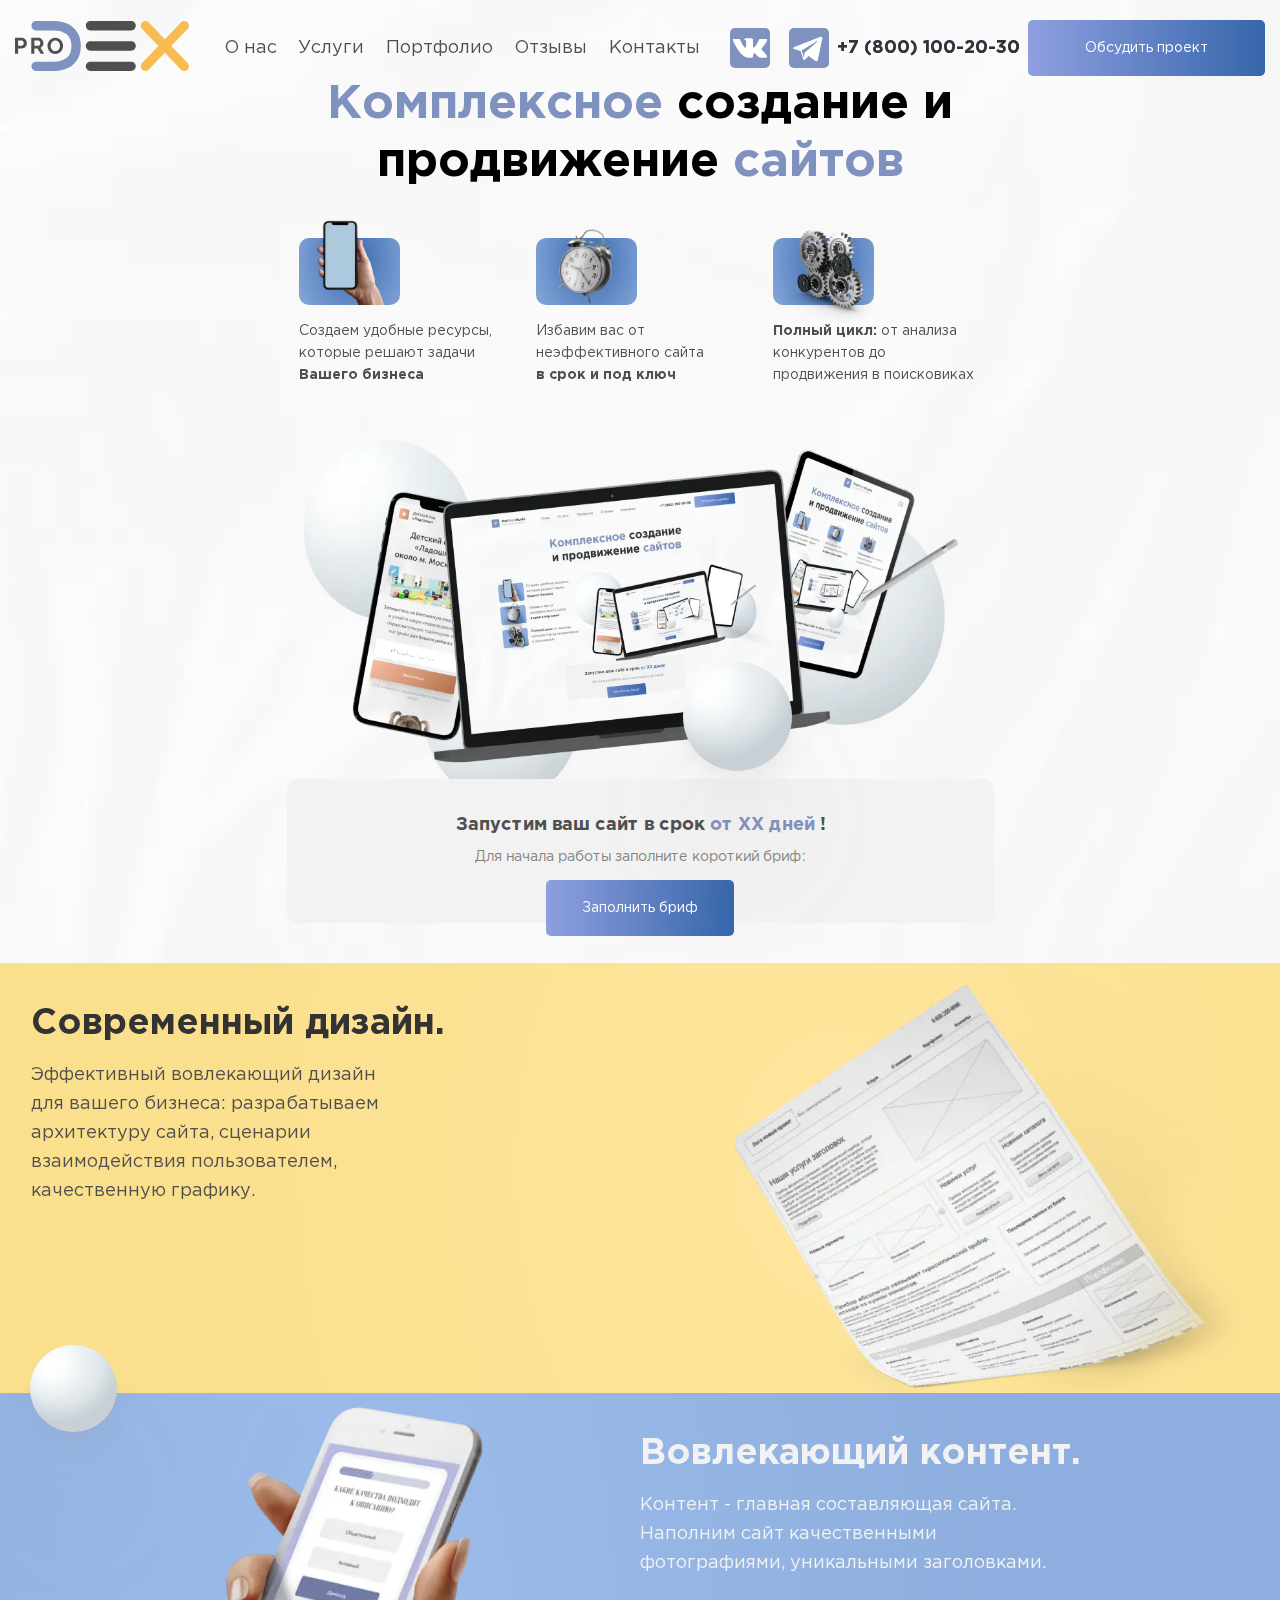
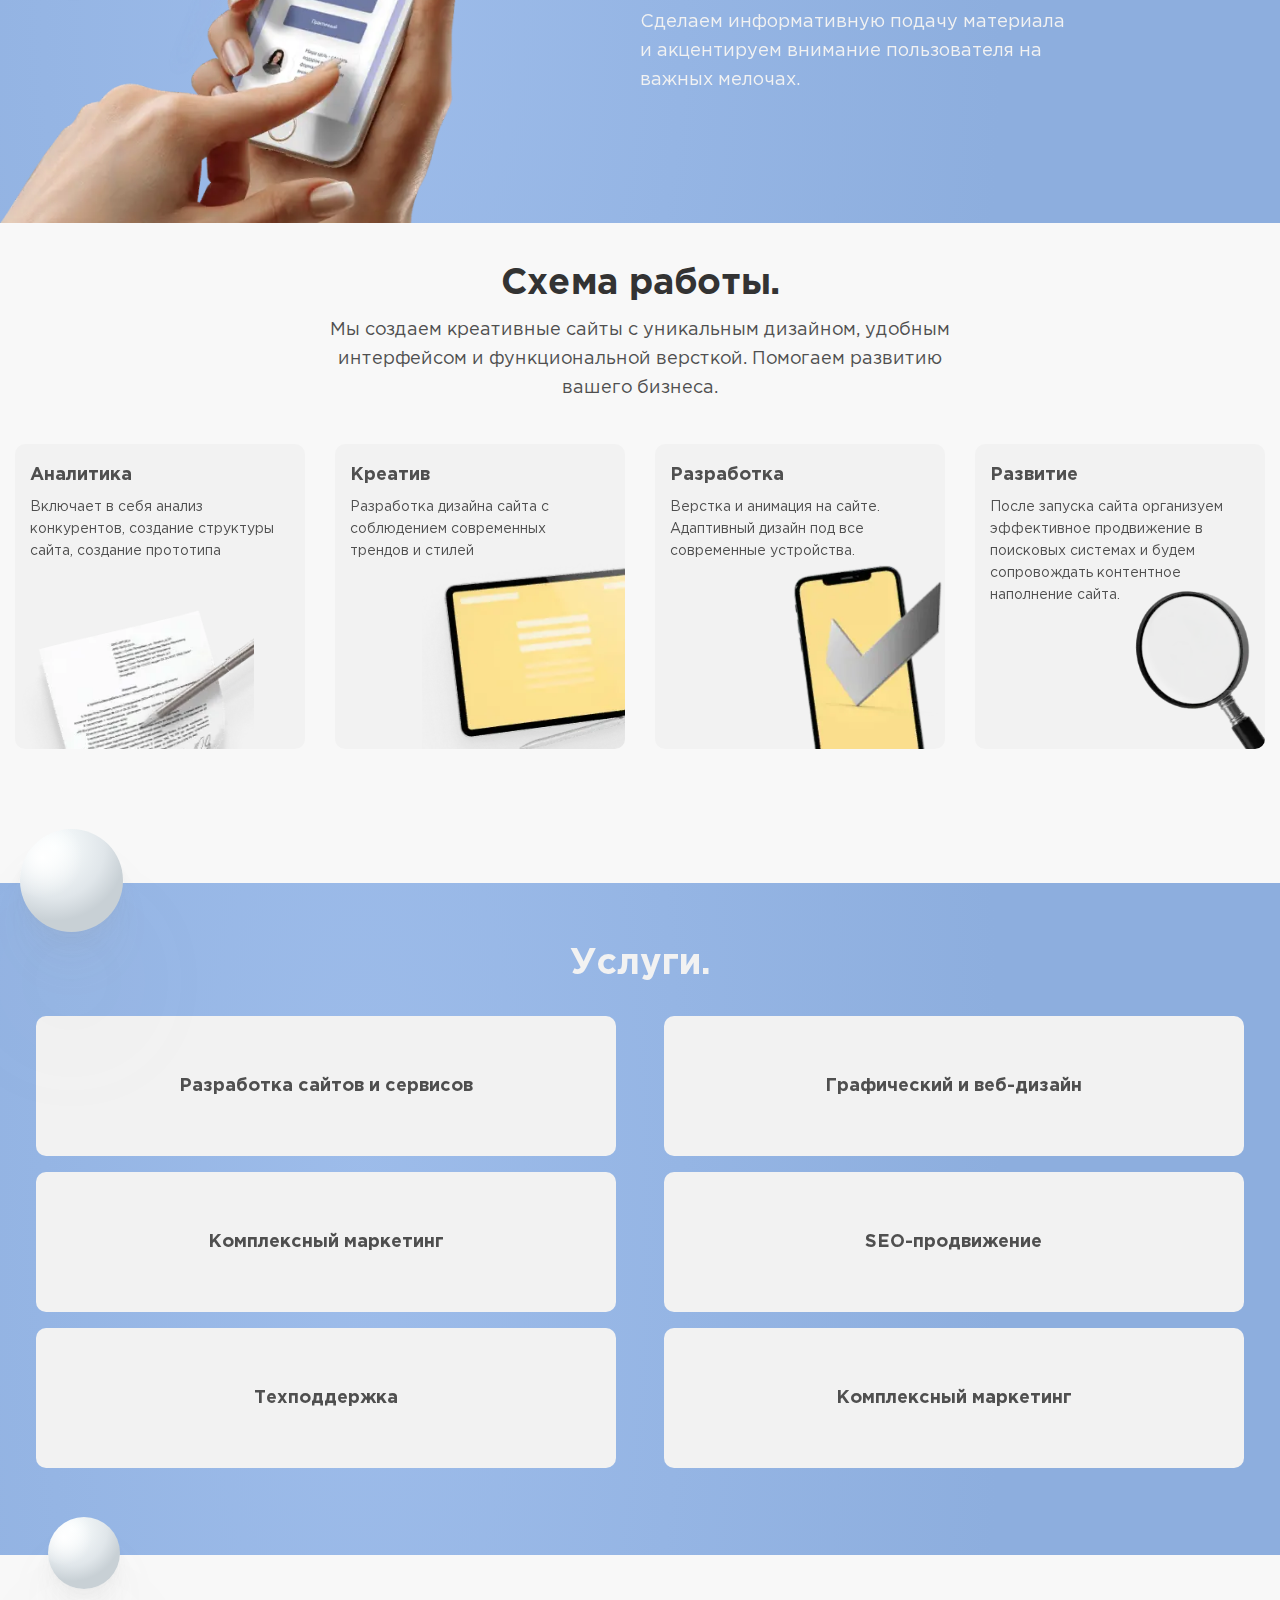
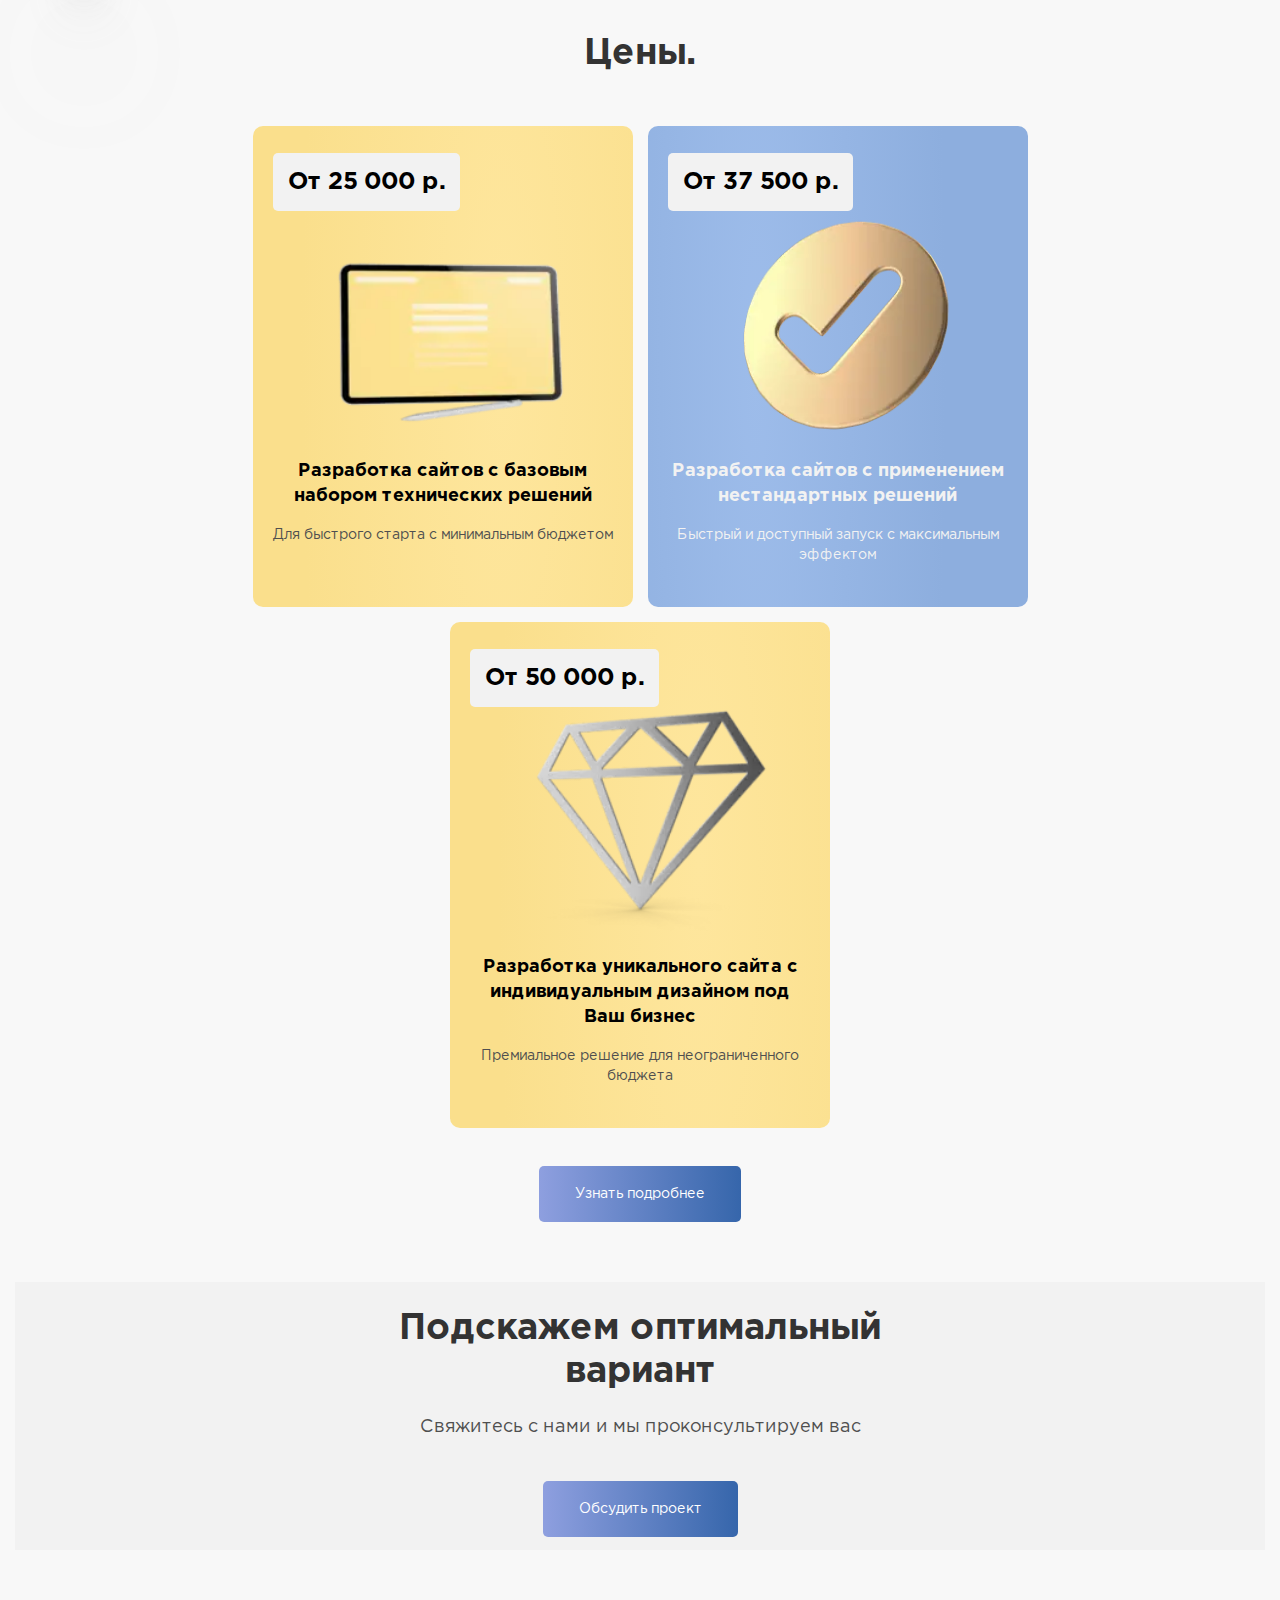
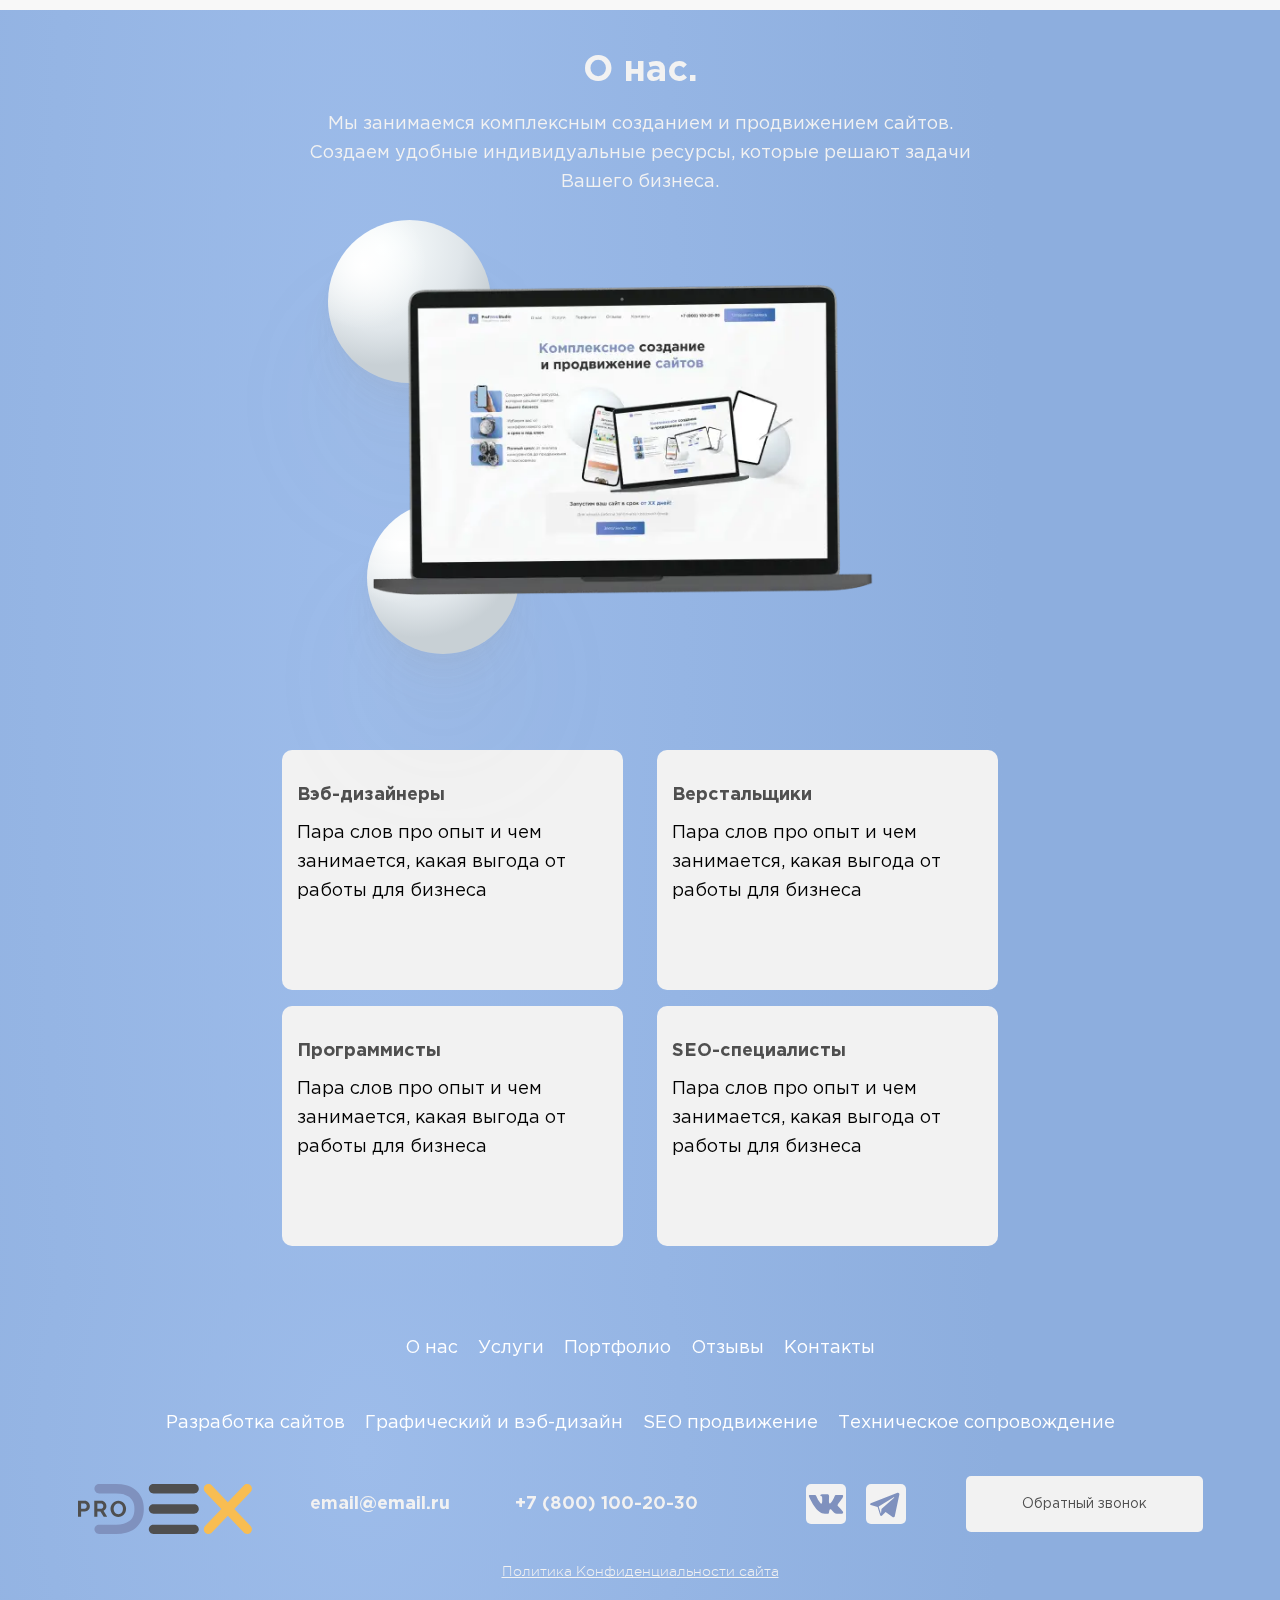
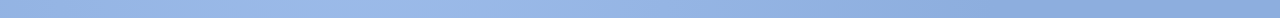
==== commit e3c786cf: "Finished modal thanks" ====
--- a/index.html
+++ b/index.html
@@ -307,5 +307,12 @@
         </div>
       </footer>
     </div>
+    <div class="modal--thanks">
+      <div class="modal__close-thanks"></div>
+      <div class="modal--thanks-content">
+        <div class="form__title form__title--thanks">Спасибо за заявку!</div>
+        <div class="form__subtitle form__subtitle--thanks">Мы свяжемся с вами в самое ближайшее время, в рабочие часы</div>
+      </div>
+    </div>
   </body>
 </html>--- a/wp-content/themes/twentytwenty-child/css/main.min.css
+++ b/wp-content/themes/twentytwenty-child/css/main.min.css
@@ -1,3 +1,3 @@
 body,html{padding:0;overflow-x:hidden;font-family:'Arial','Tahoma',sans-serif;font-weight:400;font-style:normal;text-rendering:optimizelegibility;-webkit-font-smoothing:antialiased;-webkit-text-size-adjust:none;-ms-text-size-adjust:none}html{min-width:32rem;font-size:62.5%}body{font-size:1.6rem}.container-fluid{position:relative;width:100%}.container{max-width:147rem;margin:auto;padding:0 1.5rem}.container--no-padding,.container--no-padding--mobile{padding:0}.no-scroll{overflow:hidden}.html-overflow{overflow-y:scroll}*,:after,:before{-webkit-box-sizing:border-box;box-sizing:border-box}img{max-width:100%;height:auto}button,input[type=submit]{cursor:pointer}textarea{resize:vertical}body,h1,h2,h3,h4,h5,h6,html,p,ul{margin:0}table{border-collapse:collapse;border-spacing:0}a{text-decoration:none}ul{padding:0;list-style:none}
 /*! normalize.css v8.0.1 | MIT License | github.com/necolas/normalize.css */
-@-webkit-keyframes modal-open{0%{opacity:0;visibility:hidden}to{opacity:1;visibility:visible}}@keyframes modal-open{0%{opacity:0;visibility:hidden}to{opacity:1;visibility:visible}}@-webkit-keyframes modal-close{0%{opacity:1;visibility:visible}to{opacity:0;visibility:hidden}}@keyframes modal-close{0%{opacity:1;visibility:visible}to{opacity:0;visibility:hidden}}html{line-height:1.15;-webkit-text-size-adjust:100%}.reviews__card-author span,body{margin:0}details,main{display:block}hr{-webkit-box-sizing:content-box;box-sizing:content-box;height:0;overflow:visible}code,kbd,pre,samp{font-family:monospace,monospace;font-size:1em}a{background-color:transparent}abbr[title]{border-bottom:none;-webkit-text-decoration:underline dotted;text-decoration:underline dotted}b,strong{font-weight:bolder}small{font-size:80%}sub,sup{font-size:75%;line-height:0;position:relative;vertical-align:baseline}sub{bottom:-.25em}sup{top:-.5em}img{border-style:none}button,input,optgroup,select,textarea{font-family:inherit;font-size:100%;line-height:1.15;margin:0}button,input{overflow:visible}button,select{text-transform:none}[type=button],[type=reset],[type=submit],button{-webkit-appearance:button}[type=button]::-moz-focus-inner,[type=reset]::-moz-focus-inner,[type=submit]::-moz-focus-inner,button::-moz-focus-inner{border-style:none;padding:0}[type=button]:-moz-focusring,[type=reset]:-moz-focusring,[type=submit]:-moz-focusring,button:-moz-focusring{outline:1px dotted ButtonText}fieldset{padding:0;border:0}legend{color:inherit;display:table;max-width:100%;white-space:normal}progress{vertical-align:baseline}textarea{overflow:auto}[type=checkbox],[type=radio],legend{-webkit-box-sizing:border-box;box-sizing:border-box;padding:0}[type=number]::-webkit-inner-spin-button,[type=number]::-webkit-outer-spin-button{height:auto}[type=search]{-webkit-appearance:textfield;outline-offset:-2px}[type=search]::-webkit-search-decoration{-webkit-appearance:none}::-webkit-file-upload-button{-webkit-appearance:button;font:inherit}summary{display:list-item}[hidden],template{display:none}.main-title,.section__title{font-family:"GothamProBold";font-weight:700;font-style:normal;font-size:2.2rem;line-height:2.8rem}.main-title i{white-space:nowrap}.section__title{font-size:2rem;line-height:2.4rem;color:#333}.section__title--white{color:#f2f2f2}.section__title--blue{color:#7f91be}.main-title i,.section__title i,.section__title--small i{font-style:normal;color:#7f91be}.section__title--small{font-family:"GothamProBold";font-weight:700;font-style:normal;font-size:1.6rem;line-height:2.2rem;color:#4f4f4f}.section__title--small-header-bottom{max-width:23rem;margin-bottom:.9rem}.project__link,.subtitle{font-family:"GothamProRegular";font-weight:400;font-style:normal;font-size:1.2rem;line-height:1.8rem;color:#828282}.page-text,.project__link--large,.subtitle--large{font-family:"GothamProBold";font-weight:700;font-style:normal;font-size:1.8rem;line-height:2.4rem;color:#4f4f4f}.page-text{font-family:"GothamProRegular";font-weight:400;font-size:1.2rem;line-height:2rem}.page-text--white{color:#f2f2f2}.card__title,.page-text--bold{font-family:"GothamProBold";font-weight:700;font-style:normal}.card__title{font-size:1.4rem;line-height:2rem;color:#4f4f4f}.card__text,.decription__item,.project__subtitle,.project__tag{font-family:"GothamProRegular";font-weight:400;font-style:normal;font-size:1.2rem;line-height:2rem;color:#4f4f4f}.project__subtitle--black,.service__title,.team-member__title{font-family:"GothamProBold";font-weight:700;font-style:normal}.service__title,.team-member__title{font-size:1.4rem;line-height:1.7rem;color:#4f4f4f}.service__title{text-align:center}.team-member__text{font-family:"GothamProRegular";font-weight:400;font-style:normal;font-size:1.2rem;line-height:2rem}.card__price,.order-site__step{padding:.5rem 1rem;font-family:"GothamProBold";font-weight:700;font-style:normal;font-size:1.4rem;line-height:2.2rem;border-radius:.5rem;background:#f2f2f2}.order-site__title,.price-cards__title,.work-types__card .card__title{font-family:"GothamProBold";font-weight:700;font-style:normal;font-size:1.4rem;line-height:2.1rem}.order-site__title--white,.price-cards__title--white,.work-types__card .card__title--white{color:#f2f2f2}.order-site__text,.price-cards__text,.work-types__card .card__text{font-family:"GothamProRegular";font-weight:400;font-style:normal;font-size:1.2rem;line-height:1.8rem;color:#4f4f4f}.order-site__text--white,.price-cards__text--white,.work-types__card .card__text--white{color:#f2f2f2}.advantages__text,.reviews__card-author,.reviews__card-text{font-family:"GothamProRegular";font-weight:400;font-style:normal;font-size:1.2rem;line-height:2rem;color:#4f4f4f}.advantages__text--bold,.reviews__card-author--bold,.reviews__card-text--bold{font-family:"GothamProBold";font-weight:700;font-style:normal}.email__link,.email__link:hover,.phone__link,.phone__link:hover{background-image:-webkit-gradient(linear,left top,right top,from(#8e9fdf),to(#3666ab));background-image:linear-gradient(90deg,#8e9fdf 0%,#3666ab 100%);background-clip:text;-webkit-background-clip:text}.email__link,.phone__link{font-family:"GothamProBold";font-weight:700;font-style:normal;font-size:1.6rem;line-height:2.3rem;color:#333}.email__link:hover,.phone__link:hover{text-fill-color:transparent;-webkit-text-fill-color:transparent}.email__link:active,.phone__link:active{background-image:radial-gradient(50% 284.34% at 28.33% 50%,#3561a4 0%,#3561a4 100%)}.email__link--footer,.phone__link--footer{color:#f2f2f2}.policy__link{font-family:"GothamProLight";font-weight:300;font-style:normal;font-size:1.4rem;line-height:1.3rem;color:#f2f2f2;-webkit-transition:all .3s ease-out;transition:all .3s ease-out}.email__link:active,.phone__link:active,.policy__link:active,.policy__link:hover{background-clip:text;text-fill-color:transparent;-webkit-background-clip:text;-webkit-text-fill-color:transparent}.policy__link:hover{background-image:-webkit-gradient(linear,left top,right top,from(#8e9fdf),to(#3666ab));background-image:linear-gradient(90deg,#8e9fdf 0%,#3666ab 100%)}.policy__link:active{background-image:radial-gradient(50% 284.34% at 28.33% 50%,#3561a4 0%,#3561a4 100%)}.table-head__title,.table__text{font-family:"RalewayBold";font-weight:700;font-style:normal;font-size:1.4rem;line-height:1.7rem;color:#4f4f4f}.table__text{font-family:"RalewayRegular";font-weight:400;font-size:1.2rem;color:#333}.table__text--bold{font-family:"RalewayBold";font-weight:700;font-style:normal}.budget-list__price,.budget-list__source,.quiz-message,.quiz__form-email,.quiz__form-name,.quiz__form-phone{font-family:"GothamProRegular";font-weight:400;font-style:normal;font-size:1.4rem;line-height:2.5rem;letter-spacing:.05em;text-transform:uppercase;color:#828282}.budget-list__price,.budget-list__source{font-family:"RalewayBold";font-weight:700;font-size:1rem;line-height:2.1rem;-webkit-font-feature-settings:'pnum' on,'lnum' on;font-feature-settings:'pnum' on,'lnum' on;color:#4f4f4f}.form__policy-text .form__policy-link{color:#727272;text-decoration:underline;-webkit-text-decoration-skip-ink:none;text-decoration-skip-ink:none}.form__input-message{font-family:"GothamProRegular";font-weight:400;font-style:normal;font-size:1.4rem;line-height:2rem;letter-spacing:.05em;color:#828282}.form__input-message,.form__input-message:hover{border:.1rem solid #e0e0e0}.form__input-message:focus{border:.1rem solid #4f4f4f;color:#4f4f4f}input:not([type=checkbox]),input:not([type=file]){font-family:"GothamProRegular";font-weight:400;font-style:normal;font-size:1.4rem;line-height:2rem;letter-spacing:.05em;border:.1rem solid #e0e0e0;color:#828282}input:not([type=submit]){text-transform:uppercase}input:hover{border:.1rem solid #e0e0e0}input:focus{border:.1rem solid #4f4f4f;color:#4f4f4f}input[type=submit]{color:#fff}input[type=checkbox]{background:#bdbdbd}input[type=checkbox]:checked{background:radial-gradient(50% 284.34% at 28.33% 50%,#9dbcea 0%,#8daede 100%)}input[type=checkbox]:hover{background:#bdbdbd}.nav__link,label{font-family:"GothamProRegular";font-weight:400;font-style:normal}label{font-size:1rem;line-height:1.8rem;color:#828282}.nav__link,.nav__link--footer{font-size:1.6rem;-webkit-transition:all .3s ease-out;transition:all .3s ease-out}.nav__link{line-height:1.5rem;color:#4f4f4f}.nav__link:hover{text-shadow:0 0 .09rem #4f4f4f,0 0 .09rem #4f4f4f,0 0 .09rem #4f4f4f}.nav__link--footer{line-height:1.8rem;color:#fff}.nav__link--footer:hover{text-shadow:0 0 .09rem #fff,0 0 .09rem #fff,0 0 .09rem #fff}.about-cards .about__card .card__title,.directions-cards .directions__card .card__title,.reviews__card-title,.studio-services__item-title,.webdevelopment__title{font-family:"GothamProBold";font-weight:700;font-style:normal;font-size:2rem;line-height:2.9rem;color:#333}.about-cards .about__card .card__title--white,.directions-cards .directions__card .card__text--white,.directions-cards .directions__card .card__title--white,.reviews__card-title--white,.studio-services__item-title--white,.webdevelopment__title--white{color:#f2f2f2}.reviews__card-link,.studio-services__item,.webdevelopment__item{font-family:"GothamProRegular";font-weight:400;font-style:normal;font-size:1.2rem;line-height:2rem;color:#4f4f4f}.reviews__card-link{font-family:"GothamProBold";font-weight:700;font-size:1.4rem;line-height:1.8rem}.btn,.radio-wrap label{font-style:normal;font-size:1.2rem;border-radius:.5rem;cursor:pointer}.radio-wrap label{letter-spacing:.05em;text-transform:uppercase;-webkit-font-feature-settings:'pnum' on,'lnum' on;font-feature-settings:'pnum' on,'lnum' on;width:31rem;height:7.5rem;display:-webkit-box;display:-ms-flexbox;display:flex;-webkit-box-pack:center;-ms-flex-pack:center;justify-content:center;-webkit-box-align:center;-ms-flex-align:center;align-items:center;background:#fff;-webkit-user-select:none;-moz-user-select:none;-ms-user-select:none;user-select:none;-webkit-transition:all .5s ease-out;font-family:"RalewayBold";font-weight:700;line-height:2.3rem;color:#4f4f4f;transition:all .5s ease-out}@font-face{font-family:'GothamProLight';src:url(./../fonts/GothamProLight.woff2) format("woff2");font-weight:300;font-style:normal}@font-face{font-family:'GothamProRegular';src:url(./../fonts/GothamProRegular.woff2) format("woff2");font-weight:400;font-style:normal}@font-face{font-family:'GothamProBold';src:url(./../fonts/GothamProBold.woff2) format("woff2");font-weight:700;font-style:normal}@font-face{font-family:'RalewayBold';src:url(./../fonts/Raleway-Bold.woff2) format("woff2");font-weight:700;font-style:normal}@font-face{font-family:'RalewayRegular';src:url(./../fonts/Raleway-Regular.woff2) format("woff2");font-weight:400;font-style:normal}.btn{position:relative;z-index:1;padding:1.4rem 2.9rem;text-align:center;font-family:"GothamProRegular";font-weight:400;line-height:1.8rem;color:#fff;background:-webkit-gradient(linear,left top,right top,from(#8e9fdf),to(#3666ab));background:linear-gradient(90deg,#8e9fdf 0%,#3666ab 100%);border:0;outline:0;overflow:hidden;-webkit-transition:color .5s,background-color .2s,-webkit-transform .2s;transition:color .5s,transform .2s,background-color .2s;transition:color .5s,transform .2s,background-color .2s,-webkit-transform .2s}.btn:active{-webkit-box-shadow:0 10rem 8rem rgba(46,87,181,.07),0 4.17776rem 3.34221rem rgba(46,87,181,.0503198),0 2.23363rem 1.7869rem rgba(46,87,181,.0417275),0 1.25216rem 1.00172rem rgba(46,87,181,.035),0 .66501rem .53201rem rgba(46,87,181,.0282725),0 .27673rem .22138rem rgba(46,87,181,.0196802);box-shadow:0 10rem 8rem rgba(46,87,181,.07),0 4.17776rem 3.34221rem rgba(46,87,181,.0503198),0 2.23363rem 1.7869rem rgba(46,87,181,.0417275),0 1.25216rem 1.00172rem rgba(46,87,181,.035),0 .66501rem .53201rem rgba(46,87,181,.0282725),0 .27673rem .22138rem rgba(46,87,181,.0196802);background:#e5a42b}.btn::after,.btn::before{position:absolute;content:"";top:0;left:0;width:110%;border-radius:.3rem}.btn::before{height:100%;-webkit-transition:opacity .3s;transition:opacity .3s}.btn::after{z-index:-1;-webkit-transform:translate(-.5rem,-7rem) scale(.1);transform:translate(-.5rem,-7rem) scale(.1);height:20rem;background:linear-gradient(269.13deg,#e4a228 1.1%,#f8bd52 95.45%);border-radius:50%;opacity:0;-webkit-transition:opacity .3s,background .3s,-webkit-transform .3s;transition:transform .3s,opacity .3s,background .3s;transition:transform .3s,opacity .3s,background .3s,-webkit-transform .3s}.btn:hover::before{opacity:0}.btn:hover::after{-webkit-transform-origin:10rem 10rem;transform-origin:10rem 10rem;-webkit-transform:scale(1) translate(-.5rem,-7rem);transform:scale(1) translate(-.5rem,-7rem);opacity:1}.btn--call{width:calc(100%/12*8);max-width:23.7rem;margin-bottom:2rem}.btn--call-footer{color:#4f4f4f;background:#f2f2f2}.btn--call-footer:hover{color:#fff;background:-webkit-gradient(linear,left top,right top,from(#8e9fdf),to(#3666ab));background:linear-gradient(90deg,#8e9fdf 0%,#3666ab 100%)}.btn--brief{-webkit-transform:translateY(1.3rem);transform:translateY(1.3rem)}.btn--brief-contact{margin-bottom:1rem;-webkit-transform:translateY(0);transform:translateY(0)}.btn--table{display:block;width:15.3rem}.btn--table:last-child{margin-left:1.1rem}.btn--white{color:#4f4f4f;background:#fff}.btn--white:hover{color:#fff;background:-webkit-gradient(linear,left top,right top,from(#8e9fdf),to(#3666ab));background:linear-gradient(90deg,#8e9fdf 0%,#3666ab 100%)}.btn--services{width:90%;max-width:23.4rem;margin:2rem auto 0;display:inline-block}input[type=checkbox],input[type=file]{position:absolute;z-index:-1;height:0;visibility:hidden;display:none;opacity:0}input:not([type=checkbox]),input:not([type=file]),textarea{width:100%;max-width:31rem;padding:1.5rem 1rem;text-align:center}textarea{text-align:left}input[type=submit]{padding:1.6rem 4.2rem}input[type=checkbox]{margin-top:.3rem}input+label{position:relative;cursor:pointer}input[type=checkbox]+label::before{position:absolute;content:"";top:50%!important;left:0;-webkit-transform:translateY(-50%)!important;transform:translateY(-50%)!important;width:1.5rem;height:1.5rem;border:0;background:radial-gradient(50% 284.34% at 28.33% 50%,#9dbcea 0%,#8daede 100%);border-radius:.2rem}input:checked{border:0}input:checked+label::after{position:absolute;content:"";z-index:2;top:1.2rem;left:.6rem;width:.4rem;height:1rem;border:solid #f2f2f2;border-width:0 .1rem .1rem 0;-webkit-transform:rotate(45deg);transform:rotate(45deg)}.header{position:relative;width:100%;overflow:hidden}.header,.header--open{-webkit-transition:all .5s ease-out;transition:all .5s ease-out}.header--open::after{position:absolute;z-index:125;content:"";top:0;left:0;display:block;width:100%;height:7rem;background:#f8f8f8}.header--main{padding-top:8rem}.main-title{max-width:29rem;text-align:center;margin:0 auto 4.8rem}.header__content{display:-webkit-box;display:-ms-flexbox;display:flex;-webkit-box-orient:vertical;-webkit-box-direction:normal;-ms-flex-direction:column;flex-direction:column;-webkit-box-align:center;-ms-flex-align:center;align-items:center;padding-top:8.5rem}.header__content--text-block{padding-top:0}.page-text--header{max-width:25.2rem;text-align:center}.page-text--header-promotion,.page-text--header-webdesign,.page-text--header-webdevelopment{margin-bottom:3.9rem}.main-title--inner-page{max-width:28rem;margin-bottom:1.5rem;padding:0!important}.section__title--text-block{max-width:55rem;margin-bottom:2rem;text-align:center}.page-text--text-block-long{margin-bottom:3.6rem}.page-text--text-block{margin-bottom:3rem;text-align:center}.header--about,.header--reviews,.header--services{margin-bottom:4rem}.header--contacts,.header--portfolio{padding-bottom:4rem}.header--webdesign,.header--webdevelopment{height:52.5rem}.header--promotion{height:54rem}.design{position:relative;background:radial-gradient(52.83% 206.26% at 65.38% 47.17%,#fee69d 0%,#fadf8c 100%)}.design,.design__right{width:100%}.design__left{padding:4rem 0 0 1.5rem}.section__title--design{margin-bottom:1rem}.section__title--black-market,.section__title--contractors,.section__title--team-work,.section__title--weapon{margin-bottom:1.5rem}.design__text{width:28rem}.content__text:not(:last-child),.design__text:not(:last-child){margin-bottom:2rem}.content{background:radial-gradient(50% 284.34% at 28.33% 50%,#9dbcea 0%,#8daede 100%)}.content,.content__left,.content__right{width:100%}.content__right{-webkit-box-ordinal-group:0;-ms-flex-order:-1;order:-1;margin-bottom:.6rem;padding:4rem 0 0 1.5rem}.section__title--content{margin-bottom:1rem}.content__text{width:28rem}.work-scheme{position:relative;width:100%;padding:4rem 0 5.6rem;background:#f8f8f8}.no-webp .work-scheme::after,.webp .work-scheme::after{position:absolute;content:"";top:-24.4rem;right:0;width:73rem;height:74.4rem}.work-scheme__inner{display:-webkit-box;display:-ms-flexbox;display:flex;-webkit-box-pack:center;-ms-flex-pack:center;justify-content:center}.work-scheme__content{width:100%;margin:0 1.5rem 2rem;text-align:center}.section__title--work-scheme{margin-bottom:1rem}.work-scheme__text{width:28.8rem;margin:0 auto;line-height:2.2rem}.services{width:100%;padding:4rem 0 4.2rem;background:radial-gradient(50% 284.34% at 28.33% 50%,#9dbcea 0%,#8daede 100%)}.services,.services__inner{position:relative}.section__title--services{margin-bottom:1.9rem;text-align:center;color:#f2f2f2}.services-list{width:100%;display:-webkit-box;display:-ms-flexbox;display:flex;-ms-flex-wrap:wrap;flex-wrap:wrap;-webkit-box-orient:vertical;-webkit-box-direction:normal;-ms-flex-direction:column;flex-direction:column;max-width:68.6rem;margin:0 auto}.services__item{width:95%;margin:0 auto 1.6rem;background:#f2f2f2;border-radius:1rem;-webkit-transition:all .5s ease-out;transition:all .5s ease-out}.services__item:hover{background:radial-gradient(52.83% 206.26% at 65.38% 47.17%,#fee69d 0%,#fadf8c 100%)}.price__bottom,.price__top,.services__item .services__link{display:-webkit-box;display:-ms-flexbox;display:flex;-webkit-box-align:center;-ms-flex-align:center;align-items:center}.services__item .services__link{-webkit-box-pack:center;-ms-flex-pack:center;justify-content:center;height:100%;width:100%;padding:2rem}.price{width:100%;overflow:hidden;padding:3rem 0;background:#f8f8f8}.price__bottom,.price__top{-webkit-box-orient:vertical;-webkit-box-direction:normal;-ms-flex-direction:column;flex-direction:column}.price__bottom--services{max-width:136rem;margin:0 auto 10.2rem}.price__bottom--seo{margin:0 auto 4rem}.price__top{margin-bottom:3rem}.price__bottom{position:relative;text-align:center;padding:2.4rem 2rem 2.2rem;background:#f2f2f2}.section__title--price{margin-bottom:3rem;text-align:center}.section__title--price-bottom{max-width:25rem;margin-bottom:.7rem;font-size:1.6rem;line-height:2.2rem}.price__text{max-width:25rem;margin-bottom:2.6rem}.about{width:100%;padding:4rem 0 2.4rem;background:radial-gradient(50% 284.34% at 28.33% 50%,#9dbcea 0%,#8daede 100%)}.about__inner{display:-webkit-box;display:-ms-flexbox;display:flex;-webkit-box-orient:vertical;-webkit-box-direction:normal;-ms-flex-direction:column;flex-direction:column}.about__content{width:100%;margin:0 auto 1.5rem}.about__text,.section__title--about{text-align:center}.section__title--about{margin-bottom:.8rem}.about__text{width:29rem;margin:0 auto}.footer{padding:3rem 0;background:radial-gradient(50% 284.34% at 28.33% 50%,#9dbcea 0%,#8daede 100%)}.footer__inner{display:-webkit-box;display:-ms-flexbox;display:flex;-webkit-box-align:center;-ms-flex-align:center;align-items:center;-webkit-box-orient:vertical;-webkit-box-direction:normal;-ms-flex-direction:column;flex-direction:column}.work-stages,.work-types{padding:4rem 0 5.6rem;background:radial-gradient(50% 284.34% at 28.33% 50%,#9dbcea 0%,#8daede 100%)}.work-stages__content,.work-types__content{display:-webkit-box;display:-ms-flexbox;display:flex;-webkit-box-orient:vertical;-webkit-box-direction:normal;-ms-flex-direction:column;flex-direction:column;-webkit-box-align:center;-ms-flex-align:center;align-items:center;text-align:center}.work-stages .page-text--work-stages,.work-types .page-text--work-stages{max-width:81.2rem;margin-bottom:3rem}.section__title--work-stages{margin-bottom:1.5rem}.tariff{padding:4rem 0 2rem;background:#f8f8f8}.tariff .work-stages__inner{width:100%;max-width:99.4rem;margin:0 auto;display:-webkit-box;display:-ms-flexbox;display:flex;-webkit-box-orient:vertical;-webkit-box-direction:normal;-ms-flex-direction:column;flex-direction:column;-webkit-box-align:center;-ms-flex-align:center;align-items:center}.tariff .work-stages__inner--work-types{position:relative}.radio-wrap input[type=radio],.radio-wrap label::after,.tariff .work-stages__inner--work-types::before{display:none}.section__title--tariff{margin-bottom:3rem;text-align:center}.tariff__table-wrap{position:relative;width:100%;max-width:125rem;overflow-x:scroll}.tariff__table-wrap::-webkit-scrollbar{width:100%}.tariff__table-wrap::-webkit-scrollbar-track{height:1.5rem;border-radius:10rem;background:#e0e0e0}.tariff__table-wrap::-webkit-scrollbar-thumb{height:1.5rem;border-radius:10rem;background:-webkit-gradient(linear,left top,right top,from(#8e9fdf),to(#3666ab));background:linear-gradient(90deg,#8e9fdf 0%,#3666ab 100%)}.tariff__table-wrap--seo,.tariff__table-wrap--work-types{margin-bottom:4rem}.site-order{padding:2rem 0;background:#f8f8f8}.site-order__inner{display:-webkit-box;display:-ms-flexbox;display:flex;-webkit-box-orient:vertical;-webkit-box-direction:normal;-ms-flex-direction:column;flex-direction:column;-webkit-box-align:center;-ms-flex-align:center;align-items:center}.section__title--site-order{margin-bottom:3rem}.quiz{padding:2rem 0 2.5rem;background:#f8f8f8}.quiz__top{display:-webkit-box;display:-ms-flexbox;display:flex;-webkit-box-orient:vertical;-webkit-box-direction:normal;-ms-flex-direction:column;flex-direction:column;-webkit-box-align:center;-ms-flex-align:center;align-items:center}.quiz__center{max-width:144rem;width:100%;padding:5rem 1.5rem;border-radius:.5rem;background:url(../img/icons/sphere-1.svg) calc(100% + 8rem) -2rem/20rem 20rem no-repeat,url(../img/icons/sphere-1.svg) calc(100% + 9.5rem) 122%/30.4rem 30.4rem no-repeat,url(../img/icons/sphere-1.svg) -4rem 106%/11rem 11rem no-repeat,#f2f2f2}.section__title--quiz{margin:1rem 1.5rem 1.5rem 0;text-align:center}.quiz__top-text,.subtitle--large-quiz{margin-bottom:1.5rem;text-align:center}.quiz-message{min-width:100%;min-height:10rem;padding:1.5rem 2rem;margin-bottom:2rem;border:0;border-radius:.5rem;outline:0}.inputs-wrap,.quiz__budget-list,.quiz__source-list{display:-webkit-box;display:-ms-flexbox;display:flex;-webkit-box-orient:vertical;-webkit-box-direction:normal;-ms-flex-direction:column;flex-direction:column;-webkit-box-align:center;-ms-flex-align:center;align-items:center;margin-bottom:2rem}.inputs-wrap{max-width:45rem;margin:0 auto}.inputs-wrap .budget-list__price,.inputs-wrap .budget-list__source,.quiz__budget-list .budget-list__price,.quiz__budget-list .budget-list__source,.quiz__source-list .budget-list__price,.quiz__source-list .budget-list__source{width:100%;max-width:31rem;padding:2.2rem 4.2rem;margin-bottom:2rem;text-align:center;border-radius:.5rem;background:#f8f8f8;cursor:pointer}.inputs-wrap .quiz__form-email,.inputs-wrap .quiz__form-name,.inputs-wrap .quiz__form-phone,.quiz__budget-list .quiz__form-email,.quiz__budget-list .quiz__form-name,.quiz__budget-list .quiz__form-phone,.quiz__source-list .quiz__form-email,.quiz__source-list .quiz__form-name,.quiz__source-list .quiz__form-phone{width:100%;max-width:42rem;border:.1rem solid #f2f2f2;border-radius:.5rem;background:#fff}.inputs-wrap .quiz__form-name,.inputs-wrap .quiz__form-phone,.quiz__budget-list .quiz__form-name,.quiz__budget-list .quiz__form-phone,.quiz__source-list .quiz__form-name,.quiz__source-list .quiz__form-phone{margin-bottom:1.5rem}.quiz__form-bottom{display:-webkit-box;display:-ms-flexbox;display:flex;-webkit-box-orient:vertical;-webkit-box-direction:normal;-ms-flex-direction:column;flex-direction:column;-webkit-box-align:center;-ms-flex-align:center;align-items:center;margin-bottom:2rem}.quiz__form-bottom--portfolio{-webkit-box-pack:center!important;-ms-flex-pack:center!important;justify-content:center!important}.quiz__form-file__wrap{position:relative;margin-bottom:1rem;text-align:center}.input__file-icon-wrapper{margin-right:2.7rem;display:-webkit-box;display:-ms-flexbox;display:flex;-webkit-box-align:center;-ms-flex-align:center;align-items:center;-webkit-box-pack:center;-ms-flex-pack:center;justify-content:center}.input__file-button-text{line-height:1;margin-top:.1rem}.quiz__form-file-button{width:100%;max-width:31rem;height:6rem;display:-webkit-box;display:-ms-flexbox;display:flex;-webkit-box-align:center;-ms-flex-align:center;align-items:center;-webkit-box-pack:center;-ms-flex-pack:center;justify-content:center;margin:0 auto;border-radius:.5rem;cursor:pointer}.quiz__form-submit{max-width:31rem}.form__policy-text{padding-left:2rem}.form__policy-text .form__policy-link{display:block}.radio-wrap label:hover{background:radial-gradient(52.83% 206.26% at 65.38% 47.17%,#fee69d 0%,#fadf8c 100%);-webkit-transition:all .5s ease-out;transition:all .5s ease-out}.radio-wrap input[type=radio]:checked+label{background:radial-gradient(52.83% 206.26% at 65.38% 47.17%,#fee69d 0%,#fadf8c 100%)}.portfolio-list{margin-bottom:4.5rem;display:-webkit-box;display:-ms-flexbox;display:flex;-webkit-box-orient:vertical;-webkit-box-direction:normal;-ms-flex-direction:column;flex-direction:column;-webkit-box-align:center;-ms-flex-align:center;align-items:center}.portfolio__btn,.portfolio__btn:active{-webkit-transition:background .2s linear;transition:background .2s linear}.portfolio__btn{position:relative;width:100%;display:block;padding:1.4rem 2.9rem;text-align:center;font-family:"GothamProRegular";font-weight:400;font-style:normal;font-size:1.2rem;line-height:1.8rem;color:#fff;background:-webkit-gradient(linear,left top,right top,from(#8e9fdf),to(#3666ab));background:linear-gradient(90deg,#8e9fdf 0%,#3666ab 100%);border:0;outline:0;border-radius:.5rem;overflow:hidden;cursor:pointer}.portfolio__btn:active,.portfolio__btn:hover{-webkit-box-shadow:0 10rem 8rem rgba(46,87,181,.07),0 4.17776rem 3.34221rem rgba(46,87,181,.0503198),0 2.23363rem 1.7869rem rgba(46,87,181,.0417275),0 1.25216rem 1.00172rem rgba(46,87,181,.035),0 .66501rem .53201rem rgba(46,87,181,.0282725),0 .27673rem .22138rem rgba(46,87,181,.0196802);box-shadow:0 10rem 8rem rgba(46,87,181,.07),0 4.17776rem 3.34221rem rgba(46,87,181,.0503198),0 2.23363rem 1.7869rem rgba(46,87,181,.0417275),0 1.25216rem 1.00172rem rgba(46,87,181,.035),0 .66501rem .53201rem rgba(46,87,181,.0282725),0 .27673rem .22138rem rgba(46,87,181,.0196802)}.portfolio__btn:active{background:#e5a42b}.portfolio__btn:hover{background:linear-gradient(269.13deg,#e4a228 1.1%,#f8bd52 95.45%)}.portfolio__btn::after{position:absolute;z-index:10;content:"";top:50%;left:calc(50% - 7.7rem);-webkit-transform:translateY(-50%);transform:translateY(-50%);width:2.4rem;height:2.4rem;background:url(../img/icons/circle-plus.svg)}.about-cards-wrap,.about-cards-wrap--support{max-width:69rem;margin:0 auto}.about-cards-wrap--support .about-cards{padding:0}.about-cards,.about-cards-wrap{position:relative;z-index:10}.about-cards-wrap::after,.about-cards-wrap::before,.directions-cards-wrap--contacts::before,.directions-cards-wrap--reviews::after,.directions-cards-wrap--reviews::before,.directions-cards-wrap::before{display:none}.about-cards{z-index:5;max-width:100%;display:-webkit-box;display:-ms-flexbox;display:flex;-ms-flex-wrap:wrap;flex-wrap:wrap;-webkit-box-pack:center;-ms-flex-pack:center;justify-content:center;margin:0 auto;padding-bottom:2.3rem}.about-cards .about__card{width:100%;max-width:55rem;padding:2.4rem;margin-bottom:2.5rem;background:#f2f2f2;border-radius:.5rem}.about-cards .card__title{margin-bottom:2rem}.about-cards .card__text:not(:last-child){margin-bottom:1.5rem}.section__title--directions{position:relative;z-index:1;margin-bottom:3.8rem;text-align:center}.directions-cards-wrap{position:relative}.directions-cards{position:relative;z-index:1;display:-webkit-box;display:-ms-flexbox;display:flex;-ms-flex-wrap:wrap;flex-wrap:wrap;-webkit-box-pack:center;-ms-flex-pack:center;justify-content:center}.directions-cards .directions__card{position:relative;width:100%;max-width:28rem;min-height:42rem;padding:1.7rem 2rem 1rem 1.45rem;margin:0 0 2.9rem;border-radius:.5rem}.directions-cards .directions__card:nth-child(even){-webkit-transition:all .3s linear;transition:all .3s linear;background:radial-gradient(52.83% 206.26% at 65.38% 47.17%,#fee69d 0%,#fadf8c 100%)}.directions-cards .directions__card:nth-child(even):hover,.directions-cards .directions__card:nth-child(odd){-webkit-transition:all .3s linear;transition:all .3s linear;background:radial-gradient(50% 284.34% at 28.33% 50%,#9dbcea 0%,#8daede 100%)}.directions-cards .directions__card:nth-child(odd):hover{-webkit-transition:all .3s linear;transition:all .3s linear;background:radial-gradient(52.83% 206.26% at 65.38% 47.17%,#fee69d 0%,#fadf8c 100%)}.directions-cards .directions__card .card__title{max-width:17.5rem;margin-bottom:1.2rem}.directions-cards .directions__card .card__text{max-width:20rem;margin-bottom:.9rem}.directions-cards .directions__card .card__img{position:absolute;left:50%;width:100%;height:28rem;-webkit-transform:translate(-50%,0);transform:translate(-50%,0);bottom:0}.directions-cards .directions__card .card__img img{height:28rem}.reviews{margin-bottom:4rem}.reviews-cards{display:-webkit-box;display:-ms-flexbox;display:flex;-webkit-box-orient:vertical;-webkit-box-direction:normal;-ms-flex-direction:column;flex-direction:column;-webkit-box-align:center;-ms-flex-align:center;align-items:center;-ms-flex-wrap:wrap;flex-wrap:wrap}.reviews__card{width:100%;max-width:71rem;text-align:center;padding:.7rem 2.4rem 1rem;background:#f2f2f2;border-radius:.5rem}.reviews__card:not(:last-child){margin-bottom:2rem}.reviews__card-top{display:-webkit-box;display:-ms-flexbox;display:flex;-webkit-box-pack:justify;-ms-flex-pack:justify;justify-content:space-between;-webkit-box-align:center;-ms-flex-align:center;align-items:center;margin-bottom:1.6rem}.reviews__card-title{margin-bottom:.8rem}.reviews__card-logo{width:20rem;height:6rem}.reviews__card-logo img{-o-object-fit:contain;object-fit:contain;width:20rem;height:6rem}video{width:100%;height:100%}.reviews__card-video{position:relative;max-width:62.4rem;max-height:25.4rem;margin-bottom:1.5rem;cursor:pointer}.video-play{position:absolute;top:50%;left:50%;-webkit-transform:translate(-50%,-50%);transform:translate(-50%,-50%);width:5rem;height:5rem;background:url(../img/icons/play.svg) center/contain,no-repeat}.reviews__card-text{margin-bottom:1rem;text-align:left}.reviews__card-author{margin:0 1.3rem 1.5rem 0;text-align:right}.reviews__card-link{position:relative;-webkit-transform:translateX(-1.7rem);transform:translateX(-1.7rem);display:inline-block;text-align:center;padding:1rem}.reviews__card-link::after{position:absolute;content:"";top:50%;right:-2.8rem;-webkit-transform:translate(-50%,-50%);transform:translate(-50%,-50%);display:block;width:2.1rem;height:2.1rem;background:url(../img/icons/arrow-right.svg);-webkit-transition:all .3s linear;transition:all .3s linear}.reviews__card-link:hover::after{right:-4rem}.section__title--reviews{position:relative;z-index:2;margin-bottom:2.1rem;text-align:center}.page-text--reviews{position:relative;z-index:2;max-width:53rem;margin:0 auto 3rem;text-align:center}.contact-form{margin-bottom:4rem}.contact-form__inner{display:-webkit-box;display:-ms-flexbox;display:flex;-ms-flex-wrap:wrap;flex-wrap:wrap;-webkit-box-pack:center;-ms-flex-pack:center;justify-content:center}.contact-form__inner .contacts{width:100%;max-width:44.6rem;display:-webkit-box;display:-ms-flexbox;display:flex;-webkit-box-orient:vertical;-webkit-box-direction:normal;-ms-flex-direction:column;flex-direction:column;-webkit-box-align:center;-ms-flex-align:center;align-items:center}.contact-form__inner .contacts .section__title--contact-form{margin-bottom:1rem;text-align:center}.contact-form__inner .contacts .page-text--contact-form{max-width:25rem;margin:0 auto 2.6rem;text-align:center}.contact-form__inner .contacts .contacts-list{padding-left:4.5rem;margin-bottom:2.5rem;max-width:22rem}.contact-form__inner .contacts .contacts__item{position:relative}.contact-form__inner .contacts .contacts__item::after,.contact-form__inner .contacts .contacts__item::before{position:absolute;content:"";top:50%;-webkit-transform:translateY(-50%);transform:translateY(-50%)}.contact-form__inner .contacts .contacts__item::before{left:-4.5rem;width:3.5rem;height:3.5rem;background:#7f91be;border-radius:.5rem}.contact-form__inner .contacts .contacts__item:not(:last-child){margin-bottom:3rem}.contact-form__inner .contacts .contacts__item:nth-child(1)::after,.contact-form__inner .contacts .contacts__item:nth-child(2)::after{left:-3.7rem;width:2rem;height:2rem}.contact-form__inner .contacts .contacts__item:nth-child(1)::after{background:url(../img/icons/phone.svg) center/cover,no-repeat}.contact-form__inner .contacts .contacts__item:nth-child(2)::after{background:url(../img/icons/mail.svg) center/cover,no-repeat}.contact-form__inner .form-contact{width:100%;max-width:95.5rem;margin:0 auto;padding:2rem 1.5rem 2.4rem;background:url(../img/icons/sphere-3.svg),url(../img/icons/sphere-1.svg),#f2f2f2;background-position:100% 42rem,-20.9rem 228%;background-size:55.9rem 55.9rem,400px 400px,cover;background-repeat:no-repeat,no-repeat,repeat;border-radius:.5rem}.contact-form__inner .form-contact .form-contact__message,.contact-form__inner .form-contact .section__title--form-contact{margin-bottom:2rem}.contact-form__inner .form-contact .subtitle--large-contact-form{margin-bottom:1.5rem}.contact-form__inner .form-contact .quiz__form-email--form-contact,.contact-form__inner .form-contact .quiz__form-name--form-contact,.contact-form__inner .form-contact .quiz__form-phone--form-contact{width:100%}.contact-form__inner .form-contact .inputs-wrap--form-contact{margin-bottom:2rem;max-width:90rem;-webkit-box-pack:center;-ms-flex-pack:center;justify-content:center}.contact-form__inner .form-contact .inputs-wrap--form-contact input:not(:last-of-type){margin-right:.5rem}.studio-services .webdevelopment__wrap{position:relative;z-index:10}.price--standarts::before,.studio-services .studio-services-list::after,.studio-services .webdevelopment__wrap::before{display:none}.studio-services .webdevelopment__wrap .webdevelopment{width:100%;display:-webkit-box;display:-ms-flexbox;display:flex;-webkit-box-orient:vertical;-webkit-box-direction:normal;-ms-flex-direction:column;flex-direction:column;padding:2rem 1.5rem;margin:0 auto 2rem;background:radial-gradient(52.83% 206.26% at 65.38% 47.17%,#fee69d 0%,#fadf8c 100%);border-radius:.5rem}.studio-services .webdevelopment__wrap .services__item-title,.studio-services .webdevelopment__wrap .webdevelopment__title{margin-bottom:1.2rem}.studio-services .webdevelopment__wrap .webdevelopment-list{display:-webkit-box;display:-ms-flexbox;display:flex;-ms-flex-wrap:wrap;flex-wrap:wrap;-webkit-box-orient:vertical;-webkit-box-direction:normal;-ms-flex-direction:column;flex-direction:column}.studio-services .webdevelopment__wrap .webdevelopment__item{width:100%}.studio-services .webdevelopment__wrap .webdevelopment__item:not(:last-child){margin-bottom:1rem}.studio-services .studio-services-list,.studio-services .studio-services__item{display:-webkit-box;display:-ms-flexbox;display:flex;-webkit-box-direction:normal}.studio-services .studio-services-list{position:relative;z-index:10;-ms-flex-wrap:wrap;flex-wrap:wrap;margin-bottom:2rem;-webkit-box-orient:horizontal;-ms-flex-direction:row;flex-direction:row;-webkit-box-pack:center;-ms-flex-pack:center;justify-content:center}.studio-services .studio-services__item{width:100%;max-width:29rem;-webkit-box-orient:vertical;-ms-flex-direction:column;flex-direction:column;-webkit-box-align:start;-ms-flex-align:start;align-items:flex-start;-webkit-box-pack:start;-ms-flex-pack:start;justify-content:flex-start;padding:2rem 1.5rem;background:#f2f2f2;border-radius:.5rem}.studio-services .studio-services__item:not(:last-child){margin-bottom:1.9rem}.studio-services .studio-services__item-title{margin-bottom:1.2rem}.design--contractors .section__title--contractors,.design--webdesign .section__title--design{max-width:30.5rem}.content--team-work,.design--contractors,.text-block--long{margin-bottom:4rem}.content--black-market .section__title--black-market{max-width:21.4rem}.design--weapon .section__title--weapon{max-width:30.5rem}.design--weapon .design__inner{position:relative;min-height:55rem;background:url(../img/laptop-gear-sm@1x.png);background-position:calc(50% - 0rem) calc(100% + 8rem);background-size:36.5rem 31.1rem;background-repeat:no-repeat}@supports (background:-webkit-image-set(url(../img/laptop-gear-sm@1x.webp) 1x)){.design--weapon .design__inner{background:url(../img/laptop-gear-sm@1x.webp);background-position:calc(50% - 0rem) calc(100% + 8rem);background-size:36.5rem 31.1rem;background-repeat:no-repeat}}.content--team-work .section__title--team-work{max-width:23.5rem}.section__title--advantages{text-align:center;margin-bottom:2rem}.tariff--table-price{padding-top:0!important}.work-types--standarts{margin-bottom:4rem}.price--standarts{position:relative;max-width:136rem;margin:0 auto;padding-bottom:6rem}.price__bottom--margin{margin-bottom:7rem}.header-top,.header-top--open{-webkit-transition:-webkit-transform .5s ease-out;transition:transform .5s ease-out;transition:transform .5s ease-out,-webkit-transform .5s ease-out}.header-top{position:absolute;z-index:120;top:0;bottom:0;left:0;right:0;height:100vh;overflow-x:hidden;overflow-y:auto;padding-top:4rem;background:#f8f8f8;-webkit-transform:translateX(-100%);transform:translateX(-100%)}.header-top--open{-webkit-transform:translateX(0);transform:translateX(0)}.logo--small{margin-top:.3rem}.logo--mobile{position:absolute;z-index:130;top:3.3rem;left:1.5rem;width:10.5rem;height:3rem}.logo--desktop{display:none}.logo--desktop-footer{display:block;width:14rem;height:4rem;margin-bottom:2rem}.logo--footer{margin:0 3.5rem 2rem 6rem}.logo__link{font-family:"GothamProBold";font-weight:700;font-style:normal;font-size:1.4rem;line-height:1.3rem;color:#333}.logo__link--footer{font-size:1.8rem;line-height:1.7rem;color:#f2f2f2}.logo__link--footer::before{background:#f2f2f2;color:#7f91be}.logo--blue,.logo--small{font-family:"GothamProBold";font-weight:700;font-style:normal;font-size:1.4rem;line-height:1.3rem;color:#7f91be}.logo--small{display:block;font-family:"GothamProLight";font-weight:300;font-size:1.2rem;line-height:1.1rem;color:#828282}.logo--small--footer{font-size:1.4rem;line-height:1.3rem;color:#e0e0e0}.nav,.nav-list{display:-webkit-box;display:-ms-flexbox;display:flex;-webkit-box-orient:vertical;-webkit-box-direction:normal;-ms-flex-direction:column;flex-direction:column;-webkit-box-align:center;-ms-flex-align:center;align-items:center}.nav{height:100%}.nav-list{position:relative;width:calc(100%/12*12);margin-bottom:6.8rem;padding-top:9.6rem}.nav-list .nav__link{display:block;padding:1.3rem 1rem}.nav-list .nav__link:not(:last-child){margin-bottom:2.6rem}.social-list{width:calc(100%/12*1);display:-webkit-box;display:-ms-flexbox;display:flex;-webkit-box-pack:justify;-ms-flex-pack:justify;justify-content:space-between}.social-list li a img{width:4rem;height:4rem;border-radius:.5rem}.social-list--contacts{width:20.8rem;-webkit-box-orient:vertical;-webkit-box-direction:normal;-ms-flex-direction:column;flex-direction:column;-ms-flex-item-align:start;align-self:flex-start;margin:0 auto 2rem}.social-list--contacts li a{display:-webkit-box;display:-ms-flexbox;display:flex}.social-list--contacts li:not(:first-of-type){margin-top:1.5rem}.social-list--contacts li,.social-list--contacts li a img{width:3.5rem;height:3.5rem}.social-list--contacts li a img{border-radius:.5rem}.social-list--footer{width:23.5rem;margin-bottom:1rem;-webkit-box-pack:center;-ms-flex-pack:center;justify-content:center}.social-list--footer li:not(:last-of-type){margin-right:2rem}.phone{width:calc(100%/12*12);margin:0 1.5rem 1.9rem 0;text-align:center}.phone--footer{margin:0 0 1.3rem}.email__link,.phone__link{-webkit-transition:all .3s ease-out;transition:all .3s ease-out}.email__link{display:inline-block}.email__link--footer{margin-bottom:1.3rem}.ball{position:absolute;z-index:10}.about__left .about__img::after,.about__left .about__img::before,.ball{border-radius:50%;background:radial-gradient(72.29% 72.29% at 21.69% 27.71%,#fff 0%,rgba(255,255,255,0) 54.26%),radial-gradient(71.08% 71.08% at 32.53% 18.07%,#fbffff 0%,#e0e6ea 69.62%,#c8d0d5 100%);-webkit-box-shadow:0 10rem 13rem rgba(172,172,172,.07),0 4.17776rem 5.43109rem rgba(172,172,172,.0503198),0 2.23363rem 2.90372rem rgba(172,172,172,.0417275),0 1.25216rem 1.6278rem rgba(172,172,172,.035),0 .66501rem .86451rem rgba(172,172,172,.0282725),0 .27673rem .35974rem rgba(172,172,172,.0196802);box-shadow:0 10rem 13rem rgba(172,172,172,.07),0 4.17776rem 5.43109rem rgba(172,172,172,.0503198),0 2.23363rem 2.90372rem rgba(172,172,172,.0417275),0 1.25216rem 1.6278rem rgba(172,172,172,.035),0 .66501rem .86451rem rgba(172,172,172,.0282725),0 .27673rem .35974rem rgba(172,172,172,.0196802)}.ball--fourth,.ball--sixth{left:.5rem;top:-2.8rem;width:5rem;height:5rem}.ball--sixth{left:1rem;top:-6.7rem}.ball--seventh{left:1.6rem;bottom:-1.1rem;width:3.5rem;height:3.5rem}.ball--ninth-under{z-index:-1}.ball--tenth{top:10rem;width:13.8rem;height:13.8rem;right:-6.5rem}.ball--eleventh{left:-18rem;bottom:-47rem;width:31.5rem;height:31.5rem}.ball--twelveth{right:-4.6rem;bottom:-41rem;width:13.8rem;height:13.8rem}.ball--fourteenth{left:10.2rem;bottom:5.3rem;width:8.7rem;height:8.7rem}.work-types--ball{position:relative;overflow-x:hidden}.header-center{position:relative}.header-center-inner{display:-webkit-box;display:-ms-flexbox;display:flex;-webkit-box-orient:vertical;-webkit-box-direction:normal;-ms-flex-direction:column;flex-direction:column;-webkit-box-align:center;-ms-flex-align:center;align-items:center;margin-bottom:1.2rem}.header-center__left{width:100%;max-width:68.2rem;margin-bottom:1.6rem}.header-center__right{width:100%;display:-webkit-box;display:-ms-flexbox;display:flex;-webkit-box-pack:center;-ms-flex-pack:center;justify-content:center}.advantages-list{-webkit-box-orient:vertical;-webkit-box-direction:normal;-ms-flex-direction:column;flex-direction:column;width:90%;margin:0 auto}.advantages-list,.advantages-list .advantages__item{display:-webkit-box;display:-ms-flexbox;display:flex;-webkit-box-align:center;-ms-flex-align:center;align-items:center}.advantages-list .advantages__item:not(:last-child){margin-bottom:1.9rem}.advantages-list .advantages__item .item__img{position:relative;width:15rem;height:8.4rem;margin-right:1rem;background:radial-gradient(68.53% 137.22% at 52.86% 31.68%,#3968ac 0%,#8daede 100%);border-radius:1rem}.advantages-list .advantages__item .item__img .clock,.advantages-list .advantages__item .item__img .gear,.advantages-list .advantages__item .item__img .smartphone{position:absolute;left:50%;-webkit-transform:translate(-50%,-50%);transform:translate(-50%,-50%)}.advantages-list .advantages__item .item__img .smartphone{top:26%;width:9.2rem;height:12.6rem}.advantages-list .advantages__item .item__img .gear{top:55%;width:15rem;height:14.5rem}.advantages-list .advantages__item .item__img .clock{top:42%;width:14.5rem;height:14.4rem}.advantages-list .advantages__text{max-width:16.4rem}.no-webp .devices-img::after,.webp .devices-img::after{display:none}.no-webp .devices-img--short::after,.webp .devices-img--short::after{display:none!important}.header-bottom{position:relative;z-index:5;-webkit-transform:translateY(-4rem);transform:translateY(-4rem);display:-webkit-box;display:-ms-flexbox;display:flex;-webkit-box-orient:vertical;-webkit-box-direction:normal;-ms-flex-direction:column;flex-direction:column;-webkit-box-align:center;-ms-flex-align:center;align-items:center;text-align:center;margin:0 auto;padding:4.1rem 3.5rem;width:90%;max-width:70.7rem;background:#f2f2f2;border-radius:1rem}.subtitle--header-bottom{max-width:24.5rem;color:#828282}.price-cards{display:-webkit-box;display:-ms-flexbox;display:flex;-webkit-box-pack:justify;-ms-flex-pack:justify;justify-content:space-between}.order-site-cards,.price-cards{-webkit-box-orient:vertical;-webkit-box-direction:normal;-ms-flex-direction:column;flex-direction:column}.price-cards{margin-bottom:2.3rem}.order-site__card,.price-cards__item{width:27.5rem;display:-webkit-box;display:-ms-flexbox;display:flex;-webkit-box-orient:vertical;-webkit-box-direction:normal;-ms-flex-direction:column;flex-direction:column;-webkit-box-align:center;-ms-flex-align:center;align-items:center;margin-bottom:1.5rem;border-radius:1rem}.price-cards__item{background:radial-gradient(52.83% 206.26% at 65.38% 47.17%,#fee69d 0%,#fadf8c 100%);padding:1.5rem 1.5rem 2.5rem}.order-site__card{padding:1.5rem 1.5rem 2.5rem 1.5rem}.order-site__card,.order-site__card--yellow,.price-cards__item--yellow{background:radial-gradient(52.83% 206.26% at 65.38% 47.17%,#fee69d 0%,#fadf8c 100%)}.order-site__card--blue,.price-cards__item--blue{background:radial-gradient(50% 284.34% at 28.33% 50%,#9dbcea 0%,#8daede 100%)}.card__price,.order-site__step{-ms-flex-item-align:start;align-self:flex-start;display:inline-block}.price-cards__title{width:100%;text-align:center;margin:0 auto 1.4rem}.price-cards__text{width:23.8rem;margin:0 auto;text-align:center}.policy{text-align:center}.policy__link{text-decoration:underline;-webkit-text-decoration-skip-ink:none;text-decoration-skip-ink:none}.swiper-container{width:29rem;height:100%;margin:0 auto}.swiper-wrapper{display:-webkit-box;display:-ms-flexbox;display:flex;margin-bottom:3rem}.swiper-slide{width:29rem;min-height:30.5rem}.swiper-slide .card__title--slide{margin-bottom:1rem}.swiper-slide .card__text--slide{max-width:25rem}.no-webp .slide__inner,.webp .slide__inner{width:100%;min-height:30.5rem;padding:2rem 1rem 1rem 1.5rem;border-radius:1rem}.swiper-container-horizontal>.swiper-scrollbar{height:1.5rem;width:98%!important;opacity:1!important;background:#e0e0e0}.swiper-scrollbar-drag{height:100%;background:-webkit-gradient(linear,left top,right top,from(#8e9fdf),to(#3666ab));background:linear-gradient(90deg,#8e9fdf 0%,#3666ab 100%)}.cmn-toggle-switch{position:absolute;z-index:8000;top:2.2rem;right:1.5rem;display:block;margin:0;padding:0;width:4.5rem;height:4.5rem;font-size:0;-webkit-appearance:none;-moz-appearance:none;appearance:none;-webkit-box-shadow:none;box-shadow:none;border:0;cursor:pointer;-webkit-transition:background .3s ease-out;transition:background .3s ease-out}.cmn-toggle-switch:focus{outline:0}.cmn-toggle-switch span,.cmn-toggle-switch span::after,.cmn-toggle-switch span::before{position:absolute;display:block;height:.3rem;border-radius:.5rem;background-color:#7f91be}.cmn-toggle-switch span{top:2.4rem;right:.5rem;width:3.7rem;margin:auto}.cmn-toggle-switch span::after,.cmn-toggle-switch span::before{content:"";left:0;width:100%}.cmn-toggle-switch span::before{top:1rem}.cmn-toggle-switch span::after{bottom:1rem}.cmn-toggle-switch__htx{width:4.5rem;height:4.5rem;background-color:transparent;border-radius:50%;-webkit-transition:all 1s ease-out;transition:all 1s ease-out}.cmn-toggle-switch__htx span{-webkit-transition:background .3s ease-out;transition:background .3s ease-out}.cmn-toggle-switch__htx span::after,.cmn-toggle-switch__htx span::before{-webkit-transition-duration:.3s,.3s;transition-duration:.3s,.3s}.cmn-toggle-switch__htx span::before{-webkit-transition-property:top,-webkit-transform;transition-property:top,transform;transition-property:top,transform,-webkit-transform}.cmn-toggle-switch__htx span::after{-webkit-transition-property:bottom,-webkit-transform;transition-property:bottom,transform;transition-property:bottom,transform,-webkit-transform}.cmn-toggle-switch__htx.active{width:4rem;height:4.2rem}.cmn-toggle-switch__htx.active span{background:0 0;width:3rem;right:.5rem}.cmn-toggle-switch__htx.active span::after,.cmn-toggle-switch__htx.active span::before{background:rgba(130,130,130,.5);-webkit-transition-delay:.3s;transition-delay:.3s}.cmn-toggle-switch__htx.active span::before{top:0;-webkit-transform:rotate(45deg);transform:rotate(45deg)}.cmn-toggle-switch__htx.active span::after{bottom:0;-webkit-transform:rotate(-45deg);transform:rotate(-45deg)}.about__left,.about__right{width:100%}.about__left .about__img{position:relative;z-index:1;width:30rem;margin:0 auto}.about__left .about__img::after,.about__left .about__img::before{position:absolute;content:"";z-index:-1;top:17.2rem;left:4.1rem;width:5rem;height:5rem}.about__left .about__img::after{top:1.3rem;left:-.8rem}.about__right .about-cards-list{width:100%;display:-webkit-box;display:-ms-flexbox;display:flex;-ms-flex-wrap:wrap;flex-wrap:wrap;-webkit-box-orient:vertical;-webkit-box-direction:normal;-ms-flex-direction:column;flex-direction:column;max-width:68.6rem;margin:0 auto}.about__right .team__item{width:100%;max-width:29rem;min-height:13.4rem;margin:0 auto 1.6rem;padding:2rem;background:#f2f2f2;border-radius:1rem;-webkit-transition:all .5s ease-out;transition:all .5s ease-out}.about__right .team__item:last-child{margin-bottom:0}.about__right .team__item-title{margin-bottom:1.3rem}.about__right .team-member__text{max-width:25rem}.nav-list--footer,.nav-list--footer-bottom{width:100%;display:-webkit-box;display:-ms-flexbox;display:flex;-webkit-box-orient:vertical;-webkit-box-direction:normal;-ms-flex-direction:column;flex-direction:column;-webkit-box-align:center;-ms-flex-align:center;align-items:center}.nav-list--footer{margin-bottom:1rem}.nav-list--footer-bottom{margin-bottom:5rem;text-align:center}.nav__item:not(:last-child){margin-bottom:1rem}.nav__link--footer{display:block;padding:1rem}.tariff__table{width:100%;margin-bottom:1rem;table-layout:fixed;border-radius:.5rem;background:#f2f2f2}.tariff__table td{border-bottom:.1rem solid #e0e0e0}.table-head{width:100%;background:radial-gradient(52.83% 206.26% at 65.38% 47.17%,#fee69d 0%,#fadf8c 100%)}.table-head__title,.table__text{text-align:center;padding:2rem .5rem 2rem 2rem}.table-head__title:first-of-type,.table__text:first-of-type{text-align:left}.table-head__title:not(:first-child),.table__text:not(:first-child){padding-left:.5rem}.table-head__title:nth-child(1),.table-head__title:nth-child(2),.table-head__title:nth-child(3),.table-head__title:nth-child(4){width:29rem}.table__circle:last-of-type{padding-right:1rem}.table__circle .circle{position:relative;width:4rem;height:4rem;margin:0 auto;border-radius:50%;background:#7f91be}.table__circle .circle::before{position:absolute;content:"";z-index:2;top:calc(50% - .8rem);left:calc(50% - .3rem);display:block;width:.7rem;height:1.4rem;border:solid #fff;border-width:0 .1rem .1rem 0;-webkit-transform:rotate(45deg);transform:rotate(45deg)}.table__circle .circle--grey::after,.table__circle .circle--grey::before{top:50%;left:50%;-webkit-transform:translate(-50%,-50%);transform:translate(-50%,-50%)}.table__circle .circle--grey,.table__circle .circle--grey::after{background:rgba(79,79,79,.3)}.table__circle .circle--grey::before{z-index:2;width:1.667rem;height:.1rem;background:#fff}.table__btn:not(:last-child){margin-right:12.2rem}.order-site-cards,.table-btns{display:-webkit-box;display:-ms-flexbox;display:flex}.table-btns{height:14rem;margin-left:70.7rem;-webkit-box-align:center;-ms-flex-align:center;align-items:center;-webkit-box-pack:center;-ms-flex-pack:center;justify-content:center}.table-btns td{border-bottom:none}.order-site-cards{-webkit-box-pack:justify;-ms-flex-pack:justify;justify-content:space-between}.order-site__card{padding-bottom:3.2rem!important}.order-site__title{width:100%;text-align:center;margin:16.4rem auto 1.4rem}.order-site__text{width:17.5rem;margin:0 auto;text-align:center}.checkbox-wrap{display:-webkit-box;display:-ms-flexbox;display:flex;-webkit-box-pack:center;-ms-flex-pack:center;justify-content:center}.portfolio-project-wrap{position:relative;margin:0 auto 5.5rem}.portfolio-project-wrap:nth-child(even)::after,.portfolio-project-wrap:nth-child(even)::before,.portfolio-project-wrap:nth-child(odd)::before{display:none}.portfolio-project{position:relative;max-width:70rem;display:-webkit-box;display:-ms-flexbox;display:flex;-webkit-box-orient:vertical;-webkit-box-direction:normal;-ms-flex-direction:column;flex-direction:column;-webkit-box-align:center;-ms-flex-align:center;align-items:center;-ms-flex-wrap:wrap;flex-wrap:wrap;padding-top:2rem;background:#f2f2f2;border-radius:.5rem}.portfolio-project:hover{background:radial-gradient(50% 284.34% at 28.33% 50%,#9dbcea 0%,#8daede 100%);-webkit-transition:all .3s linear;transition:all .3s linear}.portfolio-project:hover .decription__item,.portfolio-project:hover .project__subtitle,.portfolio-project:hover .project__title{color:#fff;-webkit-transition:color .3s linear;transition:color .3s linear}.project__decription,.project__img{width:100%;max-width:70rem}.project__decription{display:-webkit-box;display:-ms-flexbox;display:flex;-webkit-box-orient:vertical;-webkit-box-direction:normal;-ms-flex-direction:column;flex-direction:column;padding:1rem 3rem 3rem}.project__tag{display:inline-block;-ms-flex-item-align:start;align-self:flex-start;padding:.95rem 1.822rem;margin-bottom:1.1rem;background:radial-gradient(52.83% 206.26% at 65.38% 47.17%,#fee69d 0%,#fadf8c 100%);border-radius:.5rem}.project__title{margin-bottom:1.7rem}.project__subtitle{margin-bottom:.7rem}.decription-list{padding-left:2.8rem;margin-bottom:3rem}.decription__item{position:relative}.decription__item:not(:last-child){margin-bottom:.4rem}.decription__item::before{position:absolute;content:"";top:.8rem;left:-2.8rem;width:1.5rem;height:1.5rem;border-radius:.2rem;background:radial-gradient(68.53% 137.22% at 52.86% 31.68%,#3968ac 0%,#8daede 100%)}.decription__item::after{position:absolute;content:"";z-index:2;top:.9rem;left:-2.2rem;width:.4rem;height:1rem;border:solid #f2f2f2;border-width:0 .1rem .1rem 0;-webkit-transform:rotate(45deg);transform:rotate(45deg)}.project__link{display:inline-block;margin:0 .8rem 0 auto}.work-types-cards{display:-webkit-box;display:-ms-flexbox;display:flex;-ms-flex-wrap:wrap;flex-wrap:wrap;-webkit-box-pack:center;-ms-flex-pack:center;justify-content:center}.work-types-cards .work-types__card{width:100%;max-width:29.7rem;margin-bottom:2.3rem;padding:0 2.4rem 4.8rem;background:#f2f2f2;border-radius:1rem}.work-types-cards .work-types__card .card__img{width:249px;height:244px;margin:0 auto}.work-types-cards .work-types__card .card__img img{width:249px;height:244px}.work-types-cards .work-types__card .card__title{margin-bottom:1.5rem}.work-types-cards .work-types__card .card__text{max-width:17.5rem;margin:0 auto}.work-types-cards .work-types__card .card__text:not(:last-child){margin-bottom:1.5rem}.work-types__card--standarts{padding:3.6rem 2.4rem 4.8rem!important}.modal{position:fixed;z-index:9999;top:50%;left:50%;-webkit-transform:translate(-50%,-50%);transform:translate(-50%,-50%);width:28rem;padding:1rem 1rem 2rem;background:url(../img/icons/sphere-1.svg) -8rem 52rem/96%,url(../img/icons/sphere-1.svg) 18.3rem 56rem/48%,url(../img/icons/sphere-2.svg) -26% 0%/75%,#fff;background-repeat:no-repeat!important;-webkit-box-shadow:0 10rem 8rem rgba(128,128,128,.07),0 4.17776rem 3.34221rem rgba(128,128,128,.0503198),0 2.23363rem 1.7869rem rgba(128,128,128,.0417275),0 1.25216rem 1.00172rem rgba(128,128,128,.035),0 .66501rem .53201rem rgba(128,128,128,.0282725),0 .27673rem .22138rem rgba(128,128,128,.0196802);box-shadow:0 10rem 8rem rgba(128,128,128,.07),0 4.17776rem 3.34221rem rgba(128,128,128,.0503198),0 2.23363rem 1.7869rem rgba(128,128,128,.0417275),0 1.25216rem 1.00172rem rgba(128,128,128,.035),0 .66501rem .53201rem rgba(128,128,128,.0282725),0 .27673rem .22138rem rgba(128,128,128,.0196802);border-radius:1rem}.modal--open{-webkit-animation:modal-open .5s ease-in-out;animation:modal-open .5s ease-in-out}.modal--close{-webkit-animation:modal-close .5s ease-in-out;animation:modal-close .5s ease-in-out}.modal--thanks{display:none;padding:4rem 1rem 15rem;background:url(../img/thanks-icon-lg@1x.png) 50% 14rem/15rem 15rem,url(../img/icons/sphere-1.svg) -7rem 24rem/96%,url(../img/icons/sphere-1.svg) 18.3rem 27.5rem/48%,url(../img/icons/sphere-2.svg) -26% 0%/75%,#fff;background-repeat:no-repeat}.form-call .form__policy .form__policy-link,.modal--thanks--active{display:block}.modal--thanks-content{display:-webkit-box;display:-ms-flexbox;display:flex;-webkit-box-orient:vertical;-webkit-box-direction:normal;-ms-flex-direction:column;flex-direction:column;-webkit-box-align:center;-ms-flex-align:center;align-items:center}.modal__close,.modal__close-thanks{position:absolute;right:2.5rem;top:1rem;width:2rem;height:2.1rem;opacity:.3;-webkit-transition:all .3s ease-out;transition:all .3s ease-out;cursor:pointer}.modal__close-thanks::after,.modal__close-thanks::before,.modal__close::after,.modal__close::before{position:absolute;left:1.5rem;content:' ';height:2.5rem;width:.3rem;background:rgba(130,130,130,.5)}.modal__close-thanks::after,.modal__close::after{-webkit-transform:rotate(-45deg);transform:rotate(-45deg)}.modal__close-thanks::before,.modal__close::before{-webkit-transform:rotate(45deg);transform:rotate(45deg)}.modal__close-thanks:hover,.modal__close:hover{opacity:1}.form__subtitle,.form__title{margin-bottom:1rem;text-align:center;font-family:"GothamProBold";font-weight:700;font-style:normal;font-size:2.7rem;line-height:3rem;color:#7f91be}.form__subtitle{max-width:26rem;margin-bottom:1.5rem;font-family:"GothamProRegular";font-weight:400;font-size:1.3rem;line-height:2rem;color:#4f4f4f}.form-call{display:-webkit-box;display:-ms-flexbox;display:flex;-webkit-box-orient:vertical;-webkit-box-direction:normal;-ms-flex-direction:column;flex-direction:column;-webkit-box-align:center;-ms-flex-align:center;align-items:center}.form-call .form__input-message{height:15rem}.form-call .form__input-email,.form-call .form__input-name,.form-call .form__input-phone{margin-bottom:1rem}.form-call .form-call__submit,.form-call .form__input-message{margin-bottom:1.5rem}.form-call .form__checkbox{margin-right:.4rem;cursor:pointer}.form-call .form__policy{display:-webkit-box;display:-ms-flexbox;display:flex;-webkit-box-align:start;-ms-flex-align:start;align-items:flex-start}.form-call .form__policy label{cursor:pointer}.feedback{-webkit-transform:translateY(-2.2rem);transform:translateY(-2.2rem);display:none}.feedback--invalid{display:block}.overlay{position:absolute;z-index:9000;top:0;bottom:0;left:0;right:0;background:rgba(0,0,0,.5);-webkit-transition:all .5s ease-in-out;transition:all .5s ease-in-out}.overlay--active{-webkit-animation:modal-open .5s ease-in-out;animation:modal-open .5s ease-in-out}@media (min-width:0){.webp .container-fluid{background:url(../img/header-bg-xs@1x.webp) top left/100% 113.9rem no-repeat;mix-blend-mode:soft-light}.no-webp .container-fluid{background:url(../img/header-bg-xs@1x.jpg) top left/100% 113.9rem no-repeat;mix-blend-mode:soft-light}.webp .design__inner{min-height:42.5rem;background:url(../img/paper-mockup-sm@1x.webp) 48% 17rem/41.4rem 42.1rem no-repeat}.no-webp .design__inner{min-height:42.5rem;background:url(../img/paper-mockup-sm@1x.png) 48% 17rem/41.4rem 42.1rem no-repeat}.webp .content__inner{position:relative;min-height:55rem;background:url(../img/smartphone_in_hand-sm@1x.webp) 67% 100%/30.9rem 28.6rem no-repeat}.no-webp .content__inner{position:relative;min-height:55rem;background:url(../img/smartphone_in_hand-sm@1x.png) 67% 100%/30.9rem 28.6rem no-repeat}.webp .quiz__top-img{width:25.8rem;height:21.9rem;background:url(../img/quiz-girl-sm@1x.webp) 50% 0/25.8rem 21.9rem no-repeat,url(../img/icons/sphere-1.svg) -8.7rem 8.6rem/30rem 30rem no-repeat}.no-webp .quiz__top-img{width:25.8rem;height:21.9rem;background:url(../img/quiz-girl-sm@1x.png) 50% 0/25.8rem 21.9rem no-repeat,url(../img/icons/sphere-1.svg) -8.7rem 8.6rem/30rem 30rem no-repeat}.no-webp .design__inner--author,.webp .design__inner--author{position:relative;min-height:55rem;background:url(../img/smartphone_in_hand-sm@1x.webp) 67% 100%/30.9rem 28.6rem no-repeat}.webp .design__inner--contractors{position:relative;min-height:55rem;background:url(../img/mask-white-sm@1x.webp) 67% 100%/30.9rem 28.6rem no-repeat}.no-webp .design__inner--contractors{position:relative;min-height:55rem;background:url(../img/mask-white-sm@1x.png) 67% 100%/30.9rem 28.6rem no-repeat}.webp .content__inner--black-market{position:relative;min-height:55rem;background:url(../img/mask-black-sm@1x.webp) 67% 100%/30.9rem 28.6rem no-repeat}.no-webp .content__inner--black-market{position:relative;min-height:55rem;background:url(../img/mask-black-sm@1x.png) 67% 100%/30.9rem 28.6rem no-repeat}.no-webp .content__inner--team-work,.webp .content__inner--team-work{position:relative;min-height:55rem;background:url(../img/laptop-girl-sm@1x.webp) calc(50% - 2rem) 128%/34.6rem 27.6rem no-repeat}.no-webp .devices-img,.webp .devices-img{position:relative;width:41rem;height:28.7rem}.webp .devices-img{background:url(../img/devices-sm@1x.webp) center/41.4rem 28.7rem no-repeat}.no-webp .devices-img{background:url(../img/devices-sm@1x.png) center/41.4rem 28.7rem no-repeat}.no-webp .devices-img--short,.webp .devices-img--short{background:url(../img/devices-sm-2@1x.webp) center/41.4rem 28.7rem no-repeat}.webp .slide__inner--first{background:url(../img/analytics-lg@1x.webp) 12% 12rem/80% no-repeat,#f2f2f2}.no-webp .slide__inner--first{background:url(../img/analytics-lg@1x.png) 12% 12rem/80% no-repeat,#f2f2f2}.webp .slide__inner--second{background:url(../img/creative-lg@1x.webp) 100% 8rem/70% no-repeat,#f2f2f2}.no-webp .slide__inner--second{background:url(../img/creative-lg@1x.png),#f2f2f2 100% 8rem/70% no-repeat}.no-webp .slide__inner--third,.webp .slide__inner--third{background:url(../img/development-lg@1x.webp) 100% 8.5rem/60% no-repeat,#f2f2f2}.webp .slide__inner--fourth{background:url(../img/magnifier-lg@1x.webp) 120% 9rem/60% no-repeat,#f2f2f2}.no-webp .slide__inner--fourth{background:url(../img/magnifier-lg@1x.png) 120% 9rem/60% no-repeat,#f2f2f2}.webp .order-site__card:first-of-type{background:url(../img/airplane-sm@1x.webp) 50% 31%/12.4rem 11.2rem no-repeat,radial-gradient(50% 284.34% at 28.33% 50%,#9dbcea 0%,#8daede 100%)}.no-webp .order-site__card:first-of-type{background:url(../img/airplane-sm@1x.png) 50% 31%/12.4rem 11.2rem no-repeat,radial-gradient(50% 284.34% at 28.33% 50%,#9dbcea 0%,#8daede 100%)}.webp .order-site__card:nth-of-type(2){background:url(../img/papers-sm@1x.webp) 50% 13%/24rem 18.3rem no-repeat,radial-gradient(52.83% 206.26% at 65.38% 47.17%,#fee69d 0%,#fadf8c 100%)}.no-webp .order-site__card:nth-of-type(2){background:url(../img/papers-sm@1x.png) 50% 13%/24rem 18.3rem no-repeat,radial-gradient(52.83% 206.26% at 65.38% 47.17%,#fee69d 0%,#fadf8c 100%)}.no-webp .order-site__card:nth-of-type(3),.webp .order-site__card:nth-of-type(3){background:url(../img/screen-sm@1x.webp) 50% 26%/21.3rem 15.7rem no-repeat,radial-gradient(50% 284.34% at 28.33% 50%,#9dbcea 0%,#8daede 100%)}}@media (min-width:0) and (-webkit-min-device-pixel-ratio:1.5),(min-width:0) and (-webkit-min-device-pixel-ratio:2),(min-width:0) and (min-resolution:192dpi){.webp .container-fluid{background:url(../img/header-bg-xs@2x.webp) top left/100% 113.9rem no-repeat}.no-webp .container-fluid{background:url(../img/header-bg-xs@2x.jpg) top left/100% 113.9rem no-repeat}.webp .design__inner{background:url(../img/paper-mockup-sm@2x.webp) 48% 17rem/41.4rem 42.1rem no-repeat}.no-webp .design__inner{background:url(../img/paper-mockup-sm@2x.png) 48% 17rem/41.4rem 42.1rem no-repeat}.webp .content__inner{background:url(../img/smartphone_in_hand-sm@2x.webp) 67% 100%/30.9rem 28.6rem no-repeat}.no-webp .content__inner{background:url(../img/smartphone_in_hand-sm@2x.png) 67% 100%/30.9rem 28.6rem no-repeat}.webp .quiz__top-img{background:url(../img/quiz-girl-sm@2x.webp) 50% 0/25.8rem 21.9rem no-repeat,url(../img/icons/sphere-1.svg) -8.7rem 8.6rem/30rem 30rem no-repeat}.no-webp .quiz__top-img{background:url(../img/quiz-girl-sm@2x.png) 50% 0/25.8rem 21.9rem no-repeat,url(../img/icons/sphere-1.svg) -8.7rem 8.6rem/30rem 30rem no-repeat}.no-webp .design__inner--author,.webp .design__inner--author{background:url(../img/smartphone_in_hand-sm@2x.webp) 67% 100%/30.9rem 28.6rem no-repeat}.webp .design__inner--contractors{background:url(../img/mask-white-sm@2x.webp) 67% 100%/30.9rem 28.6rem no-repeat}.no-webp .design__inner--contractors{background:url(../img/mask-white-sm@2x.png) 67% 100%/30.9rem 28.6rem no-repeat}.webp .content__inner--black-market{background:url(../img/mask-black-sm@2x.webp) 67% 100%/30.9rem 28.6rem no-repeat}.no-webp .content__inner--black-market{background:url(../img/mask-black-sm@2x.png) 67% 100%/30.9rem 28.6rem no-repeat}.no-webp .content__inner--team-work,.webp .content__inner--team-work{background:url(../img/laptop-girl-sm@2x.webp) calc(50% - 2rem) 128%/34.6rem 27.6rem no-repeat}.webp .devices-img{background:url(../img/devices-sm@2x.webp) center/41.4rem 28.7rem no-repeat}.no-webp .devices-img{background:url(../img/devices-sm@2x.png) center/41.4rem 28.7rem no-repeat}.no-webp .devices-img--short,.webp .devices-img--short{background:url(../img/devices-sm-2@2x.webp) center/41.4rem 28.7rem no-repeat}.webp .slide__inner--first{background:url(../img/analytics-lg@2x.webp) 12% 12rem/80% no-repeat,#f2f2f2}.no-webp .slide__inner--first{background:url(../img/analytics-lg@2x.png) 12% 12rem/80% no-repeat,#f2f2f2}.webp .slide__inner--second{background:url(../img/creative-lg@2x.webp) 100% 8rem/70% no-repeat,#f2f2f2}.no-webp .slide__inner--second{background:url(../img/creative-lg@2x.png),#f2f2f2 100% 8rem/70% no-repeat}.no-webp .slide__inner--third,.webp .slide__inner--third{background:url(../img/development-lg@2x.webp) 100% 8.5rem/60% no-repeat,#f2f2f2}.webp .slide__inner--fourth{background:url(../img/magnifier-lg@2x.webp) 120% 9rem/60% no-repeat,#f2f2f2}.no-webp .slide__inner--fourth{background:url(../img/magnifier-lg@2x.png) 120% 9rem/60% no-repeat,#f2f2f2}.webp .order-site__card:first-of-type{background:url(../img/airplane-sm@2x.webp) 50% 31%/12.4rem 11.2rem no-repeat,radial-gradient(50% 284.34% at 28.33% 50%,#9dbcea 0%,#8daede 100%)}.no-webp .order-site__card:first-of-type{background:url(../img/airplane-sm@2x.png) 50% 31%/12.4rem 11.2rem no-repeat,radial-gradient(50% 284.34% at 28.33% 50%,#9dbcea 0%,#8daede 100%)}.webp .order-site__card:nth-of-type(2){background:url(../img/papers-sm@2x.webp) 50% 13%/24rem 18.3rem no-repeat,radial-gradient(52.83% 206.26% at 65.38% 47.17%,#fee69d 0%,#fadf8c 100%)}.no-webp .order-site__card:nth-of-type(2){background:url(../img/papers-sm@2x.png) 50% 13%/24rem 18.3rem no-repeat,radial-gradient(52.83% 206.26% at 65.38% 47.17%,#fee69d 0%,#fadf8c 100%)}.no-webp .order-site__card:nth-of-type(3),.webp .order-site__card:nth-of-type(3){background:url(../img/screen-sm@2x.webp) 50% 26%/21.3rem 15.7rem no-repeat,radial-gradient(50% 284.34% at 28.33% 50%,#9dbcea 0%,#8daede 100%)}}@media (-webkit-min-device-pixel-ratio:2) and (min-width:0),(min-resolution:192dpi) and (min-width:0){.design--weapon .design__inner{background:url(../img/laptop-gear-sm@2x.png);background-position:calc(50% - 0rem) calc(100% + 8rem);background-size:36.5rem 31.1rem;background-repeat:no-repeat}@supports (background:-webkit-image-set(url(../img/laptop-gear-sm@2x.webp) 2x)){.design--weapon .design__inner{background:url(../img/laptop-gear-sm@2x.webp);background-position:calc(50% - 0rem) calc(100% + 8rem);background-size:36.5rem 31.1rem;background-repeat:no-repeat}}}@media (min-width:414px){.main-title{font-size:3.2rem;line-height:3.8rem}.section__title{font-size:2.4rem;line-height:2.9rem}.section__title--small{font-size:1.8rem;line-height:2.5rem}.section__title--small-header-bottom{max-width:26rem}.project__link,.subtitle{font-size:1.4rem;line-height:2rem}.card__title,.page-text{font-size:1.4rem;line-height:2.2rem}.card__title{font-size:1.8rem}.card__text,.decription__item,.project__subtitle,.project__tag,.team-member__text{font-size:1.4rem;line-height:2.2rem}.card__price,.order-site__step{line-height:2.9rem;padding:1rem 1.5047rem}.order-site__text,.price-cards__text,.work-types__card .card__text{font-size:1.4rem;line-height:2rem}.advantages__text,.btn,.reviews__card-author,.reviews__card-text{font-size:1.4rem;line-height:2.2rem}.btn{line-height:2rem}.btn--call{margin-bottom:3.6rem}.btn--call-footer{max-width:23.7rem}.btn--services{position:absolute;bottom:2.4rem;right:-1.4rem;text-align:left}.main-title{max-width:40rem}.page-text--header{max-width:37rem}.main-title--inner-page{max-width:45rem}.page-text--text-block{max-width:47rem}.header--webdevelopment{height:58rem}.header--webdesign{height:60rem}.header--promotion{height:59.6rem}.webp .design__inner{background:url(../img/paper-mockup-sm@1x.webp) 48% 17.5rem/41.4rem 42.1rem no-repeat}.no-webp .design__inner{background:url(../img/paper-mockup-sm@1x.png) 48% 17.5rem/41.4rem 42.1rem no-repeat}.content__text{width:32.5rem}.work-scheme__content{margin:0 1.5rem 2.6rem}.work-scheme__text{width:35.3rem}.services__item{width:100%;max-width:35.2rem}.price{padding:4rem 0 3.5rem}.price__top{margin-bottom:4.1rem}.price__bottom{padding:2.6rem 4rem 2.2rem}.section__title--price{margin-bottom:5rem}.section__title--price-bottom{font-size:1.8rem}.about__text{width:35.3rem}.footer{padding:5rem 0}.quiz__top-text{max-width:52.2rem;margin:0 auto}.portfolio__btn{font-size:1.4rem;line-height:2rem}.about-cards .about__card{padding:2.8rem}.studio-services .webdevelopment__wrap .webdevelopment{position:relative;min-height:30rem}.studio-services .studio-services__item{position:relative;min-height:25rem;max-width:32rem}.content--black-market .section__title--black-market,.design--contractors .section__title--contractors,.design--weapon .section__title--weapon,.design--webdesign .section__title--design{max-width:36.5rem}.content--team-work .section__title--team-work{max-width:33.5rem}.logo--mobile{left:2.8rem}.logo--footer{margin:0 0 4rem 3.5rem}.phone--footer{margin-right:0}.ball--fourth{top:-3.2rem;left:4.1rem;width:6.2rem;height:6.2rem}.ball--sixth{left:2rem;top:-7.7rem;width:6.7rem;height:6.7rem}.ball--seventh{left:2.5rem;width:4.9rem;height:4.9rem}.ball--tenth{top:10.5rem}.header-center-inner{margin-bottom:.8rem}.advantages-list .advantages__item .item__img{width:15rem;height:10rem;margin-right:1.7rem}.advantages-list .advantages__item .item__img .smartphone{top:27%;width:10.7rem;height:14.6rem}.advantages-list .advantages__text{max-width:18.7rem;margin-top:.7rem}.webp .devices-img{width:68.4rem;height:38.2rem;background:url(../img/devices-md@1x.webp) center/68.4rem 38.2rem no-repeat}.no-webp .devices-img::after,.webp .devices-img::after{position:absolute;content:"";z-index:6;right:7.3rem;top:24rem;width:8.1rem;height:8.1rem;display:block;border-radius:50%;background:radial-gradient(72.29% 72.29% at 21.69% 27.71%,#fff 0%,rgba(255,255,255,0) 54.26%),radial-gradient(71.08% 71.08% at 32.53% 18.07%,#fbffff 0%,#e0e6ea 69.62%,#c8d0d5 100%);-webkit-box-shadow:0 10rem 13rem rgba(172,172,172,.07),0 4.17776rem 5.43109rem rgba(172,172,172,.0503198),0 2.23363rem 2.90372rem rgba(172,172,172,.0417275),0 1.25216rem 1.6278rem rgba(172,172,172,.035),0 .66501rem .86451rem rgba(172,172,172,.0282725),0 .27673rem .35974rem rgba(172,172,172,.0196802);box-shadow:0 10rem 13rem rgba(172,172,172,.07),0 4.17776rem 5.43109rem rgba(172,172,172,.0503198),0 2.23363rem 2.90372rem rgba(172,172,172,.0417275),0 1.25216rem 1.6278rem rgba(172,172,172,.035),0 .66501rem .86451rem rgba(172,172,172,.0282725),0 .27673rem .35974rem rgba(172,172,172,.0196802)}.no-webp .devices-img{width:68.4rem;height:38.2rem;background:url(../img/devices-md@1x.png) center/68.4rem 38.2rem no-repeat}.header-bottom{padding:4.1rem 5.4rem 0}.subtitle--header-bottom{max-width:27rem}.order-site__card,.price-cards__item{width:35.6rem;padding:2rem 2rem 3.5rem}.price-cards__title{width:28.7rem;margin:0 auto 1.8rem}.price-cards__text{width:100%}.webp .slide__inner--first{background:url(../img/analytics-lg@1x.webp) 12% 12.5rem/80% no-repeat,#f2f2f2}.no-webp .slide__inner--first{background:url(../img/analytics-lg@1x.png) 12% 12.5rem/80% no-repeat,#f2f2f2}.webp .slide__inner--second{background:url(../img/creative-lg@1x.webp) 100% 8rem/70% no-repeat,#f2f2f2}.no-webp .slide__inner--second{background:url(../img/creative-lg@1x.png) 100% 8rem/70% no-repeat,#f2f2f2}.no-webp .slide__inner--third,.webp .slide__inner--third{background:url(../img/development-lg@1x.webp) 133% 9rem/70% no-repeat,#f2f2f2}.webp .slide__inner--fourth{background:url(../img/magnifier-lg@1x.webp) 123% 10rem/60% no-repeat,#f2f2f2}.no-webp .slide__inner--fourth{background:url(../img/magnifier-lg@1x.png) 123% 10rem/60% no-repeat,#f2f2f2}.cmn-toggle-switch{right:2.8rem}.about__left{margin-bottom:3.5rem}.about__left .about__img{width:34.4rem;height:25.8rem}.about__left .about__img::before{top:17.6rem;left:1rem;width:9.9rem;height:9.9rem}.about__left .about__img::after{left:-1.6rem;width:9.9rem;height:9.9rem}.about__right .team__item{max-width:34.8rem;min-height:13.4rem}.about__right .team__item:last-child{margin-bottom:1.6rem}.about__right .team-member__text{max-width:28rem}.table-head__title:nth-child(1){width:33.3rem}.table-btns{margin-left:74.6rem}.webp .order-site__card:first-of-type{background:url(../img/airplane-sm@1x.webp) 50% 34%/18.2rem 16.1rem no-repeat,radial-gradient(50% 284.34% at 28.33% 50%,#9dbcea 0%,#8daede 100%)}.no-webp .order-site__card:first-of-type{background:url(../img/airplane-sm@1x.png) 50% 34%/18.2rem 16.1rem no-repeat,radial-gradient(50% 284.34% at 28.33% 50%,#9dbcea 0%,#8daede 100%)}.webp .order-site__card:nth-of-type(2){background:url(../img/papers-sm@1x.webp) 50% 13%/32.4rem 26.8rem no-repeat,radial-gradient(52.83% 206.26% at 65.38% 47.17%,#fee69d 0%,#fadf8c 100%)}.no-webp .order-site__card:nth-of-type(2){background:url(../img/papers-sm@1x.png) 50% 13%/32.4rem 26.8rem no-repeat,radial-gradient(52.83% 206.26% at 65.38% 47.17%,#fee69d 0%,#fadf8c 100%)}.no-webp .order-site__card:nth-of-type(3),.webp .order-site__card:nth-of-type(3){background:url(../img/screen-sm@1x.webp) 50% 34%/28.4rem 22.8rem no-repeat,radial-gradient(50% 284.34% at 28.33% 50%,#9dbcea 0%,#8daede 100%)}.order-site__title{width:28.7rem;margin:19.4rem auto 1.5rem}.order-site__text{width:20.5rem}.work-types-cards .work-types__card{max-width:38rem}.work-types-cards .work-types__card .card__text{max-width:21.5rem}.modal,.modal--thanks{background-repeat:no-repeat}.modal{width:38rem;background:url(../img/icons/sphere-1.svg) -11rem 48rem/100%,url(../img/icons/sphere-1.svg) 21.6rem 53rem/60%,url(../img/icons/sphere-2.svg) -47% 0%/78%,#fff}.modal--thanks{padding:4rem 1rem 15rem;background:url(../img/thanks-icon-lg@1x.png) 50% 12rem/15rem 15rem,url(../img/icons/sphere-1.svg) -10rem 21rem/100%,url(../img/icons/sphere-1.svg) 21.6rem 23rem/60%,url(../img/icons/sphere-2.svg) -39% 0%/71%,#fff}.form__subtitle{max-width:30rem}}@media (min-width:414px) and (-webkit-min-device-pixel-ratio:1.5),(min-width:414px) and (-webkit-min-device-pixel-ratio:2),(min-width:414px) and (min-resolution:192dpi){.webp .design__inner{background:url(../img/paper-mockup-sm@2x.webp) 48% 17.5rem/41.4rem 42.1rem no-repeat}.no-webp .design__inner{background:url(../img/paper-mockup-sm@2x.png) 48% 17.5rem/41.4rem 42.1rem no-repeat}.webp .devices-img{background:url(../img/devices-md@2x.webp) center/68.4rem 38.2rem no-repeat}.no-webp .devices-img{background:url(../img/devices-md@2x.png) center/68.4rem 38.2rem no-repeat}.webp .slide__inner--first{background:url(../img/analytics-lg@2x.webp) 12% 12.5rem/80% no-repeat,#f2f2f2}.no-webp .slide__inner--first{background:url(../img/analytics-lg@2x.png) 12% 12.5rem/80% no-repeat,#f2f2f2}.webp .slide__inner--second{background:url(../img/creative-lg@2x.webp) 100% 8rem/70% no-repeat,#f2f2f2}.no-webp .slide__inner--second{background:url(../img/creative-lg@2x.png) 100% 8rem/70% no-repeat,#f2f2f2}.no-webp .slide__inner--third,.webp .slide__inner--third{background:url(../img/development-lg@2x.webp) 133% 9rem/70% no-repeat,#f2f2f2}.webp .slide__inner--fourth{background:url(../img/magnifier-lg@2x.webp) 123% 10rem/60% no-repeat,#f2f2f2}.no-webp .slide__inner--fourth{background:url(../img/magnifier-lg@2x.png) 123% 10rem/60% no-repeat,#f2f2f2}.webp .order-site__card:first-of-type{background:url(../img/airplane-sm@2x.webp) 50% 34%/18.2rem 16.1rem no-repeat,radial-gradient(50% 284.34% at 28.33% 50%,#9dbcea 0%,#8daede 100%)}.no-webp .order-site__card:first-of-type{background:url(../img/airplane-sm@2x.png) 50% 34%/18.2rem 16.1rem no-repeat,radial-gradient(50% 284.34% at 28.33% 50%,#9dbcea 0%,#8daede 100%)}.webp .order-site__card:nth-of-type(2){background:url(../img/papers-sm@2x.webp) 50% 13%/32.4rem 26.8rem no-repeat,radial-gradient(52.83% 206.26% at 65.38% 47.17%,#fee69d 0%,#fadf8c 100%)}.no-webp .order-site__card:nth-of-type(2){background:url(../img/papers-sm@2x.png) 50% 13%/32.4rem 26.8rem no-repeat,radial-gradient(52.83% 206.26% at 65.38% 47.17%,#fee69d 0%,#fadf8c 100%)}.no-webp .order-site__card:nth-of-type(3),.webp .order-site__card:nth-of-type(3){background:url(../img/screen-sm@2x.webp) 50% 34%/28.4rem 22.8rem no-repeat,radial-gradient(50% 284.34% at 28.33% 50%,#9dbcea 0%,#8daede 100%)}.modal--thanks{background:url(../img/thanks-icon-lg@2x.png) 50% 12rem/15rem 15rem,url(../img/icons/sphere-1.svg) -10rem 21rem/100%,url(../img/icons/sphere-1.svg) 21.6rem 23rem/60%,url(../img/icons/sphere-2.svg) -39% 0%/71%,#fff;background-repeat:no-repeat}}@media (min-width:444px){.header--promotion{height:55.6rem}}@media (min-width:554px){.studio-services .webdevelopment__wrap .webdevelopment{min-height:25rem}}@media (min-width:560px){.page-text--header{max-width:53rem}.main-title--inner-page{max-width:51rem}.header--webdevelopment{height:54rem}.header--webdesign{height:58rem}.header--promotion{height:54rem}.webp .content__inner{background:url(../img/smartphone_in_hand-sm@1x.webp) 90% 100%/38.2rem 30.9rem no-repeat}.no-webp .content__inner{background:url(../img/smartphone_in_hand-sm@1x.png) 90% 100%/38.2rem 30.9rem no-repeat}.quiz__top-text{max-width:53rem}.directions-cards .directions__card{max-width:34.5rem;margin:0 1.5rem 2.9rem}.reviews__card{padding:2.3rem 2.8rem 3rem}.studio-services .studio-services__item{margin:0 1rem 0 0}.no-webp .design__inner--author,.webp .design__inner--author{background:url(../img/smartphone_in_hand-sm@1x.webp) 90% 100%/38.2rem 30.9rem no-repeat}.webp .design__inner--contractors{background:url(../img/mask-white-sm@1x.webp) 90% 100%/38.2rem 30.9rem no-repeat}.no-webp .design__inner--contractors{background:url(../img/mask-white-sm@1x.png) 90% 100%/38.2rem 30.9rem no-repeat}.webp .content__inner--black-market{background:url(../img/mask-black-sm@1x.webp) 90% 100%/38.2rem 30.9rem no-repeat}.no-webp .content__inner--black-market{background:url(../img/mask-black-sm@1x.png) 90% 100%/38.2rem 30.9rem no-repeat}.design--weapon .design__inner{background:url(../img/laptop-gear-sm@1x.png);background-position:calc(50% - 0rem) calc(100% + 8rem);background-size:36.5rem 31.1rem;background-repeat:no-repeat}@supports (background:-webkit-image-set(url(../img/laptop-gear-sm@1x.webp) 1x)){.design--weapon .design__inner{background:url(../img/laptop-gear-sm@1x.webp);background-position:calc(50% - 0rem) calc(100% + 8rem);background-size:36.5rem 31.1rem;background-repeat:no-repeat}}.no-webp .content__inner--team-work,.webp .content__inner--team-work{background:url(../img/laptop-girl-sm@1x.webp) calc(50% - 2rem) calc(100% + 8.1rem)/37.6rem 29.6rem no-repeat}}@media (min-width:560px) and (-webkit-min-device-pixel-ratio:1.5),(min-width:560px) and (-webkit-min-device-pixel-ratio:2),(min-width:560px) and (min-resolution:192dpi){.webp .content__inner{background:url(../img/smartphone_in_hand-sm@2x.webp) 90% 100%/38.2rem 30.9rem no-repeat}.no-webp .content__inner{background:url(../img/smartphone_in_hand-sm@2x.png) 90% 100%/38.2rem 30.9rem no-repeat}.no-webp .design__inner--author,.webp .design__inner--author{background:url(../img/smartphone_in_hand-sm@2x.webp) 90% 100%/38.2rem 30.9rem no-repeat}.webp .design__inner--contractors{background:url(../img/mask-white-sm@2x.webp) 90% 100%/38.2rem 30.9rem no-repeat}.no-webp .design__inner--contractors{background:url(../img/mask-white-sm@2x.png) 90% 100%/38.2rem 30.9rem no-repeat}.webp .content__inner--black-market{background:url(../img/mask-black-sm@2x.webp) 90% 100%/38.2rem 30.9rem no-repeat}.no-webp .content__inner--black-market{background:url(../img/mask-black-sm@2x.png) 90% 100%/38.2rem 30.9rem no-repeat}.no-webp .content__inner--team-work,.webp .content__inner--team-work{background:url(../img/laptop-girl-sm@2x.webp) calc(50% - 2rem) calc(100% + 8.1rem)/37.6rem 29.6rem no-repeat}}@media (-webkit-min-device-pixel-ratio:2) and (min-width:560px),(min-resolution:192dpi) and (min-width:560px){.design--weapon .design__inner{background:url(../img/laptop-gear-sm@2x.png);background-position:calc(50% - 0rem) calc(100% + 8rem);background-size:36.5rem 31.1rem;background-repeat:no-repeat}@supports (background:-webkit-image-set(url(../img/laptop-gear-sm@2x.webp) 2x)){.design--weapon .design__inner{background:url(../img/laptop-gear-sm@2x.webp);background-position:calc(50% - 0rem) calc(100% + 8rem);background-size:36.5rem 31.1rem;background-repeat:no-repeat}}}@media (min-width:600px){.studio-services .webdevelopment__wrap .webdevelopment-list{-webkit-box-orient:horizontal;-webkit-box-direction:normal;-ms-flex-direction:row;flex-direction:row}.studio-services .webdevelopment__wrap .webdevelopment__item{width:calc(100%/2)}.studio-services .webdevelopment__wrap .webdevelopment__item:not(:last-child){margin-bottom:0}}@media (min-width:700px){.studio-services .webdevelopment__wrap .webdevelopment__item{width:calc(100%/3)}}@media (min-width:768px){.webp .container-fluid{background:url(../img/header-bg-sm@1x.webp) top left/100% 102.4rem no-repeat}.no-webp .container-fluid{background:url(../img/header-bg-sm@1x.jpg) top left/100% 102.4rem no-repeat}.main-title{font-size:4.8rem;line-height:5.8rem}.section__title{font-size:3.6rem;line-height:4.3rem}.section__title--small-header-bottom{max-width:100%}.project__link--large,.subtitle--large{font-size:2rem;line-height:2.8rem}.page-text{font-size:1.8rem;line-height:2.9rem}.service__title,.team-member__title{font-size:1.8rem;line-height:2.2rem}.team-member__text{font-size:1.8rem;line-height:2.9rem}.card__price,.order-site__step{font-size:2.4rem;line-height:3.8rem}.order-site__title,.price-cards__title,.work-types__card .card__title{font-size:1.8rem;line-height:2.5rem}.reviews__card-text{font-size:1.6rem;line-height:2.7rem}.email__link,.phone__link{font-size:1.8rem;line-height:2.5rem}.btn{padding:1.8rem 3.6rem}.btn--call{width:calc(100%/12*4);margin-bottom:0}.btn--call-footer{margin:1rem auto 0}input[type=checkbox]{margin-top:0}.main-title{max-width:63rem;margin-bottom:4.6rem}.page-text--header{max-width:65rem}.page-text--header-promotion{max-width:67rem}.main-title--inner-page{max-width:75rem}.section__title--text-block{max-width:77rem}.page-text--text-block{max-width:60rem;margin-bottom:4.5rem}.header--webdevelopment{height:62.5rem}.header--webdesign{height:66rem}.header--promotion{height:63.9rem}.webp .design__inner{padding-bottom:5rem;background:url(../img/paper-mockup-md@1x.webp) 100% 100%/34rem 31.9rem no-repeat}.no-webp .design__inner{padding-bottom:5rem;background:url(../img/paper-mockup-md@1x.png) 100% 100%/34rem 31.9rem no-repeat}.design__left{padding:4rem 0 0 3.1rem}.section__title--design{margin-bottom:1.5rem}.section__title--black-market,.section__title--contractors,.section__title--team-work,.section__title--weapon{margin-bottom:2.5rem}.design__text{width:34.9rem}.design__text:not(:last-child){margin-bottom:3rem}.webp .content__inner{padding-bottom:5rem;background:url(../img/smartphone_in_hand-lg@1x.webp) 97% 100%/49.7rem 42.7rem no-repeat}.no-webp .content__inner{padding-bottom:5rem;background:url(../img/smartphone_in_hand-lg@1x.png) 97% 100%/49.7rem 42.7rem no-repeat}.content__right{padding:4rem 0 0 3.1rem}.section__title--content{margin-bottom:1.5rem}.content__text{width:41.9rem}.content__text:not(:last-child){margin-bottom:3rem}.work-scheme{padding:4rem 0 10.4rem}.work-scheme__content{margin:0 1.5rem 4.1rem}.work-scheme__text{width:66.3rem}.services{padding:6rem 0 7.1rem}.section__title--services{margin-bottom:3rem}.services-list{-webkit-box-orient:horizontal;-webkit-box-direction:normal;-ms-flex-direction:row;flex-direction:row}.services__item{width:calc(100%/12*6);max-width:33.4rem;min-height:14rem;display:-webkit-box;display:-ms-flexbox;display:flex;-webkit-box-pack:center;-ms-flex-pack:center;justify-content:center;-webkit-box-align:center;-ms-flex-align:center;align-items:center}.services__item .services__link{padding:2rem 6rem}.price{padding:7.8rem 0 6rem}.price__top{margin-bottom:6rem}.price__bottom{padding:2.6rem 4rem}.section__title--price-bottom{max-width:60rem;margin-bottom:1.9rem;padding:0 4rem}.price__text{max-width:100%}.section__title--about{margin-bottom:1.7rem}.about__text{width:68.8rem;margin-bottom:1.5rem}.footer{padding:4rem 0}.footer__inner{width:100%;margin-bottom:3.3rem;-webkit-box-orient:horizontal;-webkit-box-direction:normal;-ms-flex-direction:row;flex-direction:row;-ms-flex-wrap:wrap;flex-wrap:wrap;-webkit-box-pack:justify;-ms-flex-pack:justify;justify-content:space-between}.tariff__table-wrap--work-types{margin-bottom:6rem}.quiz__center{padding-top:2rem;background:url(../img/icons/sphere-1.svg) calc(100% + 8rem) -2rem/20rem 20rem no-repeat,url(../img/icons/sphere-1.svg) calc(100% + 15rem) calc(133% + 22rem)/50.4rem 50.4rem no-repeat,url(../img/icons/sphere-1.svg) -12rem calc(100% + 22rem)/30rem 30rem no-repeat,#f2f2f2}.quiz__top-text{max-width:69rem}.inputs-wrap,.quiz__budget-list,.quiz__source-list{-ms-flex-wrap:wrap;flex-wrap:wrap;-webkit-box-orient:horizontal;-webkit-box-direction:normal;-ms-flex-direction:row;flex-direction:row;-webkit-box-pack:center;-ms-flex-pack:center;justify-content:center}.inputs-wrap .budget-list__price,.inputs-wrap .budget-list__source,.quiz__budget-list .budget-list__price,.quiz__budget-list .budget-list__source,.quiz__source-list .budget-list__price,.quiz__source-list .budget-list__source{width:calc(100%/12*6);margin:0 1.3rem 2rem 0}.form__policy-text .form__policy-link{display:inline-block}.portfolio__btn{padding:1.8rem 3.6rem}.reviews__card{padding:2.3rem 3.2rem 2.7rem}.reviews__card-top{margin-bottom:2rem}.reviews__card-title{margin-bottom:0}.reviews__card-logo,.reviews__card-logo img{width:25rem;height:9.1rem}.reviews__card-video{margin-bottom:3rem}.reviews__card-text{max-width:59.6rem}.reviews__card-author{margin:0 3.3rem 3.8rem 0}.page-text--reviews{max-width:65rem}.contact-form__inner .contacts .page-text--contact-form{max-width:35rem}.contact-form__inner .contacts .contacts-list{max-width:25rem}.contact-form__inner .form-contact{background-position:100% 34rem,-17.9rem 256%}.contact-form__inner .form-contact .quiz__form-email--form-contact,.contact-form__inner .form-contact .quiz__form-name--form-contact,.contact-form__inner .form-contact .quiz__form-phone--form-contact{width:calc(100%/12*6);max-width:34rem}.contact-form__inner .form-contact .inputs-wrap--form-contact{max-width:80rem}.studio-services .studio-services-list{max-width:98rem;margin:0 auto 3.5rem}.design--webdesign .section__title--design{max-width:55rem}.no-webp .design__inner--author,.webp .design__inner--author{background:url(../img/smartphone_in_hand-lg@1x.webp) 97% 100%/49.7rem 42.7rem no-repeat}.content--team-work,.design--contractors,.text-block--long{margin-bottom:6rem}.design--contractors .section__title--contractors{max-width:55rem}.webp .design__inner--contractors{background:url(../img/mask-white-lg@1x.webp) 97% 100%/49.7rem 42.7rem no-repeat}.no-webp .design__inner--contractors{background:url(../img/mask-white-lg@1x.png) 97% 100%/49.7rem 42.7rem no-repeat}.content--black-market .section__title--black-market{max-width:55rem}.webp .content__inner--black-market{background:url(../img/mask-black-lg@1x.webp) calc(100% + 11rem) 100%/49.7rem 42.7rem no-repeat}.no-webp .content__inner--black-market{background:url(../img/mask-black-lg@1x.png) calc(100% + 11rem) 100%/49.7rem 42.7rem no-repeat}.design--weapon .section__title--weapon{max-width:55rem}.design--weapon .design__inner{background:url(../img/laptop-gear-lg@1x.png);background-position:calc(100% + 4rem) 132%;background-size:36.5rem 31.1rem;background-repeat:no-repeat}@supports (background:-webkit-image-set(url(../img/laptop-gear-lg@1x.webp) 1x)){.design--weapon .design__inner{background:url(../img/laptop-gear-lg@1x.webp);background-position:calc(100% + 4rem) 132%;background-size:36.5rem 31.1rem;background-repeat:no-repeat}}.content--team-work .section__title--team-work{max-width:47rem}.no-webp .content__inner--team-work,.webp .content__inner--team-work{background:url(../img/laptop-girl-lg@1x.webp) calc(100% - 2rem) 132%/37.6rem 29.6rem no-repeat}.section__title--advantages{margin-bottom:3rem}.work-types--standarts{margin-bottom:5.5rem}.price--standarts{padding-bottom:8rem}.logo--desktop-footer{margin:0 3rem 0 0}.logo--footer{width:calc(100%/12*2);margin-bottom:0;padding-left:3.4rem}.logo--blue,.logo__link{font-size:1.8rem;line-height:1.7rem}.logo--small{font-size:1.4rem;line-height:1.3rem}.social-list--contacts{width:23rem}.social-list--footer{width:calc(100%/12*2);margin-bottom:0;-webkit-box-pack:end;-ms-flex-pack:end;justify-content:flex-end}.phone{width:calc(100%/12*4)}.phone--footer{width:calc(100%/12*3);margin:0}.email__link--footer{width:calc(100%/12*3);margin-bottom:0}.ball--fourth{top:-4.8rem;left:3rem;width:8.7rem;height:8.7rem}.ball--sixth{left:2rem;top:-11.4rem;width:10.3rem;height:10.3rem}.ball--seventh{left:4.8rem;bottom:-3.4rem;width:7.2rem;height:7.2rem}.header-center__left{margin-bottom:4.3rem}.advantages-list,.advantages-list .advantages__item{-webkit-box-direction:normal;-webkit-box-align:start;-ms-flex-align:start;align-items:flex-start}.advantages-list{width:68.4rem;-webkit-box-pack:justify;-ms-flex-pack:justify;justify-content:space-between;-webkit-box-orient:horizontal;-ms-flex-direction:row;flex-direction:row}.advantages-list .advantages__item{-webkit-box-orient:vertical;-ms-flex-direction:column;flex-direction:column}.advantages-list .advantages__item:not(:last-child){margin-bottom:0}.advantages-list .advantages__item .item__img{width:10.1rem;height:6.7rem;margin:0 0 .8rem}.advantages-list .advantages__item .item__img .smartphone{width:7.2rem;height:9.8rem}.advantages-list .advantages__item .item__img .gear{width:10.1rem;height:9.7rem}.advantages-list .advantages__item .item__img .clock{width:9.8rem;height:9.8rem}.advantages-list .advantages__text{max-width:21rem}.webp .devices-img{background:url(../img/devices-lg@1x.webp) center/68.4rem 38.2rem no-repeat}.no-webp .devices-img::after,.webp .devices-img::after{right:19rem;top:23.7rem;width:10.9rem;height:10.9rem}.no-webp .devices-img{background:url(../img/devices-lg@1x.png) center/68.4rem 38.2rem no-repeat}.header-bottom{padding:3.4rem 5.4rem 0}.subtitle--header-bottom{max-width:100%}.order-site-cards,.price-cards{width:90%;-webkit-box-orient:horizontal;-webkit-box-direction:normal;-ms-flex-direction:row;flex-direction:row;-webkit-box-pack:center;-ms-flex-pack:center;justify-content:center;-ms-flex-wrap:wrap;flex-wrap:wrap}.price-cards{margin-bottom:4rem}.order-site__card,.price-cards__item{width:38rem;padding:2.7rem 2rem 4.2rem;margin:0 .75rem 1.5rem}.price-cards__title{width:100%;margin:0 auto 1.6rem}.swiper-container{width:59rem}.cmn-toggle-switch{right:3.7rem}.about__left .about__img{width:56.8rem;height:42.7rem;margin-bottom:7.6rem}.about__left .about__img::before{top:29rem;left:1.1rem;width:15.2rem;height:15.2rem}.about__left .about__img::after{top:.8rem;left:-2.8rem;width:16.3rem;height:16.3rem}.about__right .about-cards-list,.nav-list--footer,.nav-list--footer-bottom{-webkit-box-orient:horizontal;-webkit-box-direction:normal;-ms-flex-direction:row;flex-direction:row}.about__right .team__item{width:calc(100%/12*6);max-width:33.3rem;min-height:24rem;padding:3.4rem 1.5rem 7.2rem}.nav-list--footer,.nav-list--footer-bottom{-webkit-box-pack:justify;-ms-flex-pack:justify;justify-content:space-between}.nav-list--footer{width:80%;margin:0 auto 2rem}.nav__item:not(:last-child){margin-bottom:0}.order-site__title{width:100%;margin:20.4rem auto 1.5rem}.work-types-cards{margin:0 -2.3rem}.work-types-cards .work-types__card{margin:0 1.7rem 2.3rem}.modal,.modal--thanks{background-repeat:no-repeat}.modal{width:50rem;background:url(../img/icons/sphere-1.svg) -17rem 47rem/100%,url(../img/icons/sphere-1.svg) 28.5rem 53rem/60%,url(../img/icons/sphere-2.svg) -13% 0%/55%,#fff}.modal--thanks{padding:4rem 1rem 21rem;background:url(../img/thanks-icon-lg@1x.png) 50% 14rem/20rem 20rem,url(../img/icons/sphere-1.svg) -15rem 25rem/100%,url(../img/icons/sphere-1.svg) 34.5rem 30rem/60%,url(../img/icons/sphere-2.svg) -13% 0%/55%,#fff}.form__title{font-size:4.8rem;line-height:5rem}.form__subtitle{max-width:40rem;font-size:1.8rem;line-height:3rem}.form-call .form__policy .form__policy-link{display:inline-block}.form-call .form__policy{-webkit-box-align:center;-ms-flex-align:center;align-items:center}}@media (min-width:768px) and (-webkit-min-device-pixel-ratio:1.5),(min-width:768px) and (-webkit-min-device-pixel-ratio:2),(min-width:768px) and (min-resolution:192dpi){.webp .container-fluid{background:url(../img/header-bg-sm@2x.webp) top left/100% 102.4rem no-repeat}.no-webp .container-fluid{background:url(../img/header-bg-sm@2x.jpg) top left/100% 102.4rem no-repeat}.webp .design__inner{background:url(../img/paper-mockup-md@2x.webp) 100% 100%/34rem 31.9rem no-repeat}.no-webp .design__inner{background:url(../img/paper-mockup-md@2x.png) 100% 100%/34rem 31.9rem no-repeat}.webp .content__inner{background:url(../img/smartphone_in_hand-lg@2x.webp) 97% 100%/49.7rem 42.7rem no-repeat}.no-webp .content__inner{background:url(../img/smartphone_in_hand-lg@2x.png) 97% 100%/49.7rem 42.7rem no-repeat}.no-webp .design__inner--author,.webp .design__inner--author{background:url(../img/smartphone_in_hand-lg@2x.webp) 97% 100%/49.7rem 42.7rem no-repeat}.webp .design__inner--contractors{background:url(../img/mask-white-lg@2x.webp) 97% 100%/49.7rem 42.7rem no-repeat}.no-webp .design__inner--contractors{background:url(../img/mask-white-lg@2x.png) 97% 100%/49.7rem 42.7rem no-repeat}.webp .content__inner--black-market{background:url(../img/mask-black-lg@2x.webp) calc(100% + 11rem) 100%/49.7rem 42.7rem no-repeat}.no-webp .content__inner--black-market{background:url(../img/mask-black-lg@2x.png) calc(100% + 11rem) 100%/49.7rem 42.7rem no-repeat}.no-webp .content__inner--team-work,.webp .content__inner--team-work{background:url(../img/laptop-girl-lg@2x.webp) calc(100% - 2rem) 132%/37.6rem 29.6rem no-repeat}.webp .devices-img{background:url(../img/devices-lg@2x.webp) center/68.4rem 38.2rem no-repeat}.no-webp .devices-img{background:url(../img/devices-lg@2x.png) center/68.4rem 38.2rem no-repeat}.modal--thanks{background:url(../img/thanks-icon-lg@2x.png) 50% 14rem/20rem 20rem,url(../img/icons/sphere-1.svg) -15rem 25rem/100%,url(../img/icons/sphere-1.svg) 34.5rem 30rem/60%,url(../img/icons/sphere-2.svg) -13% 0%/55%,#fff;background-repeat:no-repeat}}@media screen and (min-width:768px){input:checked+label::after{top:.2rem}}@media (-webkit-min-device-pixel-ratio:2) and (min-width:768px),(min-resolution:192dpi) and (min-width:768px){.design--weapon .design__inner{background:url(../img/laptop-gear-lg@2x.png);background-position:calc(100% + 4rem) 132%;background-size:36.5rem 31.1rem;background-repeat:no-repeat}@supports (background:-webkit-image-set(url(../img/laptop-gear-lg@2x.webp) 2x)){.design--weapon .design__inner{background:url(../img/laptop-gear-lg@2x.webp);background-position:calc(100% + 4rem) 132%;background-size:36.5rem 31.1rem;background-repeat:no-repeat}}}@media (min-width:970px){.btn--call-footer{margin:0}.social-list--footer{width:calc(100%/12*2);-webkit-box-pack:center;-ms-flex-pack:center;justify-content:center}}@media (min-width:1024px){.webp .container-fluid{background:url(../img/header-bg-md@1x.webp) top left/100% 102.4rem no-repeat}.no-webp .container-fluid{background:url(../img/header-bg-md@1x.jpg) top left/100% 102.4rem no-repeat}.about-cards .about__card .card__title,.directions-cards .directions__card .card__title,.reviews__card-title,.studio-services__item-title,.webdevelopment__title{font-size:2.6rem;line-height:3.5rem}.studio-services__item,.webdevelopment__item{font-size:1.6rem;line-height:2.4rem}.webp .design__inner{min-height:43rem;background:url(../img/paper-mockup-lg@1x.webp) right 100%/54.5rem 42.9rem no-repeat}.no-webp .design__inner{min-height:43rem;background:url(../img/paper-mockup-lg@1x.png) right 100%/54.5rem 42.9rem no-repeat}.design__right{width:calc(100%/12*6)}.design__left{-webkit-box-ordinal-group:1;-ms-flex-order:0;order:0;margin:0 0 0 auto}.webp .content__inner{min-height:43rem;background:url(../img/smartphone_in_hand-lg@1x.webp) 0% 100%/48.3rem 41.6rem no-repeat}.no-webp .content__inner{min-height:43rem;background:url(../img/smartphone_in_hand-lg@1x.png) 0% 100%/48.3rem 41.6rem no-repeat}.content__left,.content__right{width:calc(100%/12*6)}.content__right{-webkit-box-ordinal-group:1;-ms-flex-order:0;order:0;padding:4rem 3.1rem 0 0;margin:0 0 0 auto}.content__text{width:43.9rem}.tariff .work-stages__inner--work-types::before{position:absolute;content:"";top:2.3rem;right:-.7rem;width:15rem;height:15rem;display:block;border-radius:50%;background:radial-gradient(72.29% 72.29% at 21.69% 27.71%,#fff 0%,rgba(255,255,255,0) 54.26%),radial-gradient(71.08% 71.08% at 32.53% 18.07%,#fbffff 0%,#e0e6ea 69.62%,#c8d0d5 100%);-webkit-box-shadow:0 10rem 13rem rgba(172,172,172,.07),0 4.17776rem 5.43109rem rgba(172,172,172,.0503198),0 2.23363rem 2.90372rem rgba(172,172,172,.0417275),0 1.25216rem 1.6278rem rgba(172,172,172,.035),0 .66501rem .86451rem rgba(172,172,172,.0282725),0 .27673rem .35974rem rgba(172,172,172,.0196802);box-shadow:0 10rem 13rem rgba(172,172,172,.07),0 4.17776rem 5.43109rem rgba(172,172,172,.0503198),0 2.23363rem 2.90372rem rgba(172,172,172,.0417275),0 1.25216rem 1.6278rem rgba(172,172,172,.035),0 .66501rem .86451rem rgba(172,172,172,.0282725),0 .27673rem .35974rem rgba(172,172,172,.0196802)}.tariff__table-wrap--work-types{margin-bottom:8rem}.quiz__top{-webkit-box-orient:horizontal;-webkit-box-direction:normal;-ms-flex-direction:row;flex-direction:row;-webkit-box-pack:center;-ms-flex-pack:center;justify-content:center;-webkit-box-align:end;-ms-flex-align:end;align-items:flex-end}.quiz .quiz__top-content{max-width:68.3rem;margin:0 0 0 auto}.quiz__center{background:url(../img/icons/sphere-1.svg) calc(100% + 16rem) -9rem/40rem 40rem no-repeat,url(../img/icons/sphere-1.svg) calc(100% + 15rem) calc(100% + 40rem)/50.4rem 50.4rem no-repeat,url(../img/icons/sphere-1.svg) -12rem calc(100% + 22rem)/30rem 30rem no-repeat,#f2f2f2}.quiz__top-text,.section__title--quiz{text-align:left}.inputs-wrap .budget-list__price,.inputs-wrap .budget-list__source,.quiz__budget-list .budget-list__price,.quiz__budget-list .budget-list__source,.quiz__source-list .budget-list__price,.quiz__source-list .budget-list__source{width:calc(100%/12*3);margin:0 1.3rem 2rem}.inputs-wrap .quiz__form-name,.inputs-wrap .quiz__form-phone,.quiz__budget-list .quiz__form-name,.quiz__budget-list .quiz__form-phone,.quiz__source-list .quiz__form-name,.quiz__source-list .quiz__form-phone{margin:0 .75rem 1.5rem}.inputs-wrap{max-width:100rem}.portfolio-list{max-width:90%;margin:0 auto}.about-cards-wrap,.about-cards-wrap--support{max-width:90rem}.about-cards-wrap::after{z-index:-1;left:-3.9rem;bottom:-4rem;width:14rem;height:14rem}.about-cards-wrap::after,.about-cards-wrap::before,.directions-cards-wrap::before{position:absolute;content:"";display:block;border-radius:50%;background:radial-gradient(72.29% 72.29% at 21.69% 27.71%,#fff 0%,rgba(255,255,255,0) 54.26%),radial-gradient(71.08% 71.08% at 32.53% 18.07%,#fbffff 0%,#e0e6ea 69.62%,#c8d0d5 100%);-webkit-box-shadow:0 10rem 13rem rgba(172,172,172,.07),0 4.17776rem 5.43109rem rgba(172,172,172,.0503198),0 2.23363rem 2.90372rem rgba(172,172,172,.0417275),0 1.25216rem 1.6278rem rgba(172,172,172,.035),0 .66501rem .86451rem rgba(172,172,172,.0282725),0 .27673rem .35974rem rgba(172,172,172,.0196802);box-shadow:0 10rem 13rem rgba(172,172,172,.07),0 4.17776rem 5.43109rem rgba(172,172,172,.0503198),0 2.23363rem 2.90372rem rgba(172,172,172,.0417275),0 1.25216rem 1.6278rem rgba(172,172,172,.035),0 .66501rem .86451rem rgba(172,172,172,.0282725),0 .27673rem .35974rem rgba(172,172,172,.0196802)}.about-cards-wrap::before{z-index:-1;bottom:30rem;right:-3.7rem;width:14rem;height:14rem}.about-cards .about__card{width:calc(100%/12*6);max-width:42rem;margin:0 1.05rem 1.5rem}.directions-cards-wrap{max-width:99.4rem;margin:0 auto}.directions-cards-wrap::before{top:-9.7rem;right:19.4rem;width:20rem;height:20rem}.directions-cards-wrap--reviews::before{top:-4rem;right:20rem}.directions-cards-wrap--contacts::before,.directions-cards-wrap--reviews::before,.studio-services .studio-services-list::after,.studio-services .webdevelopment__wrap::before{position:absolute;content:"";width:19.1rem;height:19.1rem;display:block;border-radius:50%;background:radial-gradient(72.29% 72.29% at 21.69% 27.71%,#fff 0%,rgba(255,255,255,0) 54.26%),radial-gradient(71.08% 71.08% at 32.53% 18.07%,#fbffff 0%,#e0e6ea 69.62%,#c8d0d5 100%);-webkit-box-shadow:0 10rem 13rem rgba(172,172,172,.07),0 4.17776rem 5.43109rem rgba(172,172,172,.0503198),0 2.23363rem 2.90372rem rgba(172,172,172,.0417275),0 1.25216rem 1.6278rem rgba(172,172,172,.035),0 .66501rem .86451rem rgba(172,172,172,.0282725),0 .27673rem .35974rem rgba(172,172,172,.0196802);box-shadow:0 10rem 13rem rgba(172,172,172,.07),0 4.17776rem 5.43109rem rgba(172,172,172,.0503198),0 2.23363rem 2.90372rem rgba(172,172,172,.0417275),0 1.25216rem 1.6278rem rgba(172,172,172,.035),0 .66501rem .86451rem rgba(172,172,172,.0282725),0 .27673rem .35974rem rgba(172,172,172,.0196802)}.directions-cards-wrap--contacts::before{top:-11rem;right:0}.directions-cards .directions__card{max-width:30rem;margin:0 1rem 2.9rem}.directions-cards .directions__card .card__text{max-width:23rem}.reviews-cards{-webkit-box-orient:horizontal;-webkit-box-direction:normal;-ms-flex-direction:row;flex-direction:row;-webkit-box-pack:center;-ms-flex-pack:center;justify-content:center;margin:0 -1rem}.reviews__card{width:calc(100%/12*6);max-width:48rem;margin:0 1rem}.reviews__card-author{margin:0 1.3rem 3.8rem 0}.contact-form__inner{-webkit-box-pack:start;-ms-flex-pack:start;justify-content:flex-start}.contact-form__inner .contacts{margin-left:2rem;-webkit-box-align:start;-ms-flex-align:start;align-items:flex-start}.contact-form__inner .contacts .page-text--contact-form{width:100%;margin:0 0 2.6rem;text-align:left}.contact-form__inner .form-contact .quiz__form-email--form-contact,.contact-form__inner .form-contact .quiz__form-name--form-contact,.contact-form__inner .form-contact .quiz__form-phone--form-contact{max-width:38rem}.studio-services .studio-services-list::after,.studio-services .webdevelopment__wrap::before{z-index:-1;bottom:-9.6rem;right:20rem}.studio-services .webdevelopment__wrap .webdevelopment{min-height:30rem}.studio-services .studio-services-list::after{bottom:-.2rem;width:19.3rem;height:19.3rem}.studio-services .studio-services__item{min-height:32.4rem;max-width:46.7rem}.studio-services .studio-services__item:last-child{margin-right:0}.no-webp .design__inner--author,.webp .design__inner--author{min-height:43rem;background:url(../img/smartphone_in_hand-lg@1x.webp) 97% 100%/49.7rem 42.7rem no-repeat}.content--team-work,.design--contractors,.text-block--long{margin-bottom:8rem}.webp .design__inner--contractors{min-height:43rem;background:url(../img/mask-white-lg@1x.webp) 97% 100%/49.7rem 42.7rem no-repeat}.no-webp .design__inner--contractors{min-height:43rem;background:url(../img/mask-white-lg@1x.png) 97% 100%/49.7rem 42.7rem no-repeat}.webp .content__inner--black-market{min-height:43rem;background:url(../img/mask-black-lg@1x.webp) 0% 100%/48.3rem 41.6rem no-repeat}.no-webp .content__inner--black-market{min-height:43rem;background:url(../img/mask-black-lg@1x.png) 0% 100%/48.3rem 41.6rem no-repeat}.design--weapon .design__inner{background:url(../img/laptop-gear-lg@1x.png);background-position:calc(100% + 8rem) calc(100% + 16rem);background-size:69.4rem 57.8rem;background-repeat:no-repeat}@supports (background:-webkit-image-set(url(../img/laptop-gear-lg@1x.webp) 1x)){.design--weapon .design__inner{background:url(../img/laptop-gear-lg@1x.webp);background-position:calc(100% + 8rem) calc(100% + 16rem);background-size:69.4rem 57.8rem;background-repeat:no-repeat}}.no-webp .content__inner--team-work,.webp .content__inner--team-work{min-height:43rem;background:url(../img/laptop-girl-lg@1x.webp) -5rem calc(100% + 12rem)/50.3rem 41.6rem no-repeat}.section__title--advantages{margin-bottom:4rem}.work-types--standarts{margin-bottom:6.5rem}.price--standarts{padding-bottom:10rem}.social-list--contacts{width:initial;margin:0 0 2rem}.price-cards{margin-bottom:2.3rem}.policy{display:-webkit-box;display:-ms-flexbox;display:flex;-webkit-box-pack:center;-ms-flex-pack:center;justify-content:center}.nav-list--footer{width:70%}.nav-list--footer-bottom{width:90%;margin:0 auto 5rem}.portfolio-project-wrap:nth-child(even)::after,.portfolio-project-wrap:nth-child(even)::before,.portfolio-project-wrap:nth-child(odd)::before{position:absolute;content:"";border-radius:50%;background:radial-gradient(72.29% 72.29% at 21.69% 27.71%,#fff 0%,rgba(255,255,255,0) 54.26%),radial-gradient(71.08% 71.08% at 32.53% 18.07%,#fbffff 0%,#e0e6ea 69.62%,#c8d0d5 100%);-webkit-box-shadow:0 10rem 13rem rgba(172,172,172,.07),0 4.17776rem 5.43109rem rgba(172,172,172,.0503198),0 2.23363rem 2.90372rem rgba(172,172,172,.0417275),0 1.25216rem 1.6278rem rgba(172,172,172,.035),0 .66501rem .86451rem rgba(172,172,172,.0282725),0 .27673rem .35974rem rgba(172,172,172,.0196802);box-shadow:0 10rem 13rem rgba(172,172,172,.07),0 4.17776rem 5.43109rem rgba(172,172,172,.0503198),0 2.23363rem 2.90372rem rgba(172,172,172,.0417275),0 1.25216rem 1.6278rem rgba(172,172,172,.035),0 .66501rem .86451rem rgba(172,172,172,.0282725),0 .27673rem .35974rem rgba(172,172,172,.0196802);display:block}.portfolio-project-wrap:nth-child(even)::before{top:13rem;right:-6rem;width:14rem;height:14rem}.portfolio-project-wrap:nth-child(even)::after{top:-2.7rem;left:-1.6rem;width:9rem;height:9rem}.portfolio-project-wrap:nth-child(odd)::before{bottom:-3.6rem;right:25.5rem;width:14rem;height:14rem}}@media (min-width:1024px) and (-webkit-min-device-pixel-ratio:1.5),(min-width:1024px) and (-webkit-min-device-pixel-ratio:2),(min-width:1024px) and (min-resolution:192dpi){.webp .container-fluid{background:url(../img/header-bg-md@2x.webp) top left/100% 102.4rem no-repeat}.no-webp .container-fluid{background:url(../img/header-bg-md@2x.jpg) top left/100% 102.4rem no-repeat}.webp .design__inner{background:url(../img/paper-mockup-lg@2x.webp) right 100%/54.5rem 42.9rem no-repeat}.no-webp .design__inner{background:url(../img/paper-mockup-lg@2x.png) right 100%/54.5rem 42.9rem no-repeat}.webp .content__inner{background:url(../img/smartphone_in_hand-lg@2x.webp) 0% 100%/48.3rem 41.6rem no-repeat}.no-webp .content__inner{background:url(../img/smartphone_in_hand-lg@2x.png) 0% 100%/48.3rem 41.6rem no-repeat}.no-webp .design__inner--author,.webp .design__inner--author{background:url(../img/smartphone_in_hand-lg@2x.webp) 97% 100%/49.7rem 42.7rem no-repeat}.webp .design__inner--contractors{background:url(../img/mask-white-lg@2x.webp) 97% 100%/49.7rem 42.7rem no-repeat}.no-webp .design__inner--contractors{background:url(../img/mask-white-lg@2x.png) 97% 100%/49.7rem 42.7rem no-repeat}.webp .content__inner--black-market{background:url(../img/mask-black-lg@2x.webp) 0% 100%/48.3rem 41.6rem no-repeat}.no-webp .content__inner--black-market{background:url(../img/mask-black-lg@2x.png) 0% 100%/48.3rem 41.6rem no-repeat}.no-webp .content__inner--team-work,.webp .content__inner--team-work{background:url(../img/laptop-girl-lg@2x.webp) -5rem calc(100% + 12rem)/50.3rem 41.6rem no-repeat}}@media (-webkit-min-device-pixel-ratio:2) and (min-width:1024px),(min-resolution:192dpi) and (min-width:1024px){.design--weapon .design__inner{background:url(../img/laptop-gear-lg@2x.png);background-position:calc(100% + 8rem) calc(100% + 16rem);background-size:69.4rem 57.8rem;background-repeat:no-repeat}@supports (background:-webkit-image-set(url(../img/laptop-gear-lg@2x.webp) 2x)){.design--weapon .design__inner{background:url(../img/laptop-gear-lg@2x.webp);background-position:calc(100% + 8rem) calc(100% + 16rem);background-size:69.4rem 57.8rem;background-repeat:no-repeat}}}@media (min-width:1200px){.container--no-padding--mobile{padding:0 1.5rem}.nav__link{font-size:1.8rem;line-height:2.5rem}.header--open::after{display:none}.header--main{padding-top:0}.header--webdevelopment{height:70rem}.header--webdesign{height:75rem}.header--promotion{height:71.5rem}.services-list{max-width:98%}.services__item{max-width:58rem}.services__item .services__link{padding:2.95rem 6rem}.footer__inner{width:90%;margin:0 auto 3.3rem}.tariff .work-stages__inner{max-width:110rem}.quiz .quiz__top-content{padding-bottom:2rem}.portfolio-list{max-width:105.5rem}.portfolio__btn::after{left:calc(50% - 10.7rem)}.about-cards-wrap,.about-cards-wrap--support{max-width:118.6rem}.about-cards-wrap::after{left:.6rem;bottom:0;width:8rem;height:8rem}.about-cards-wrap::before{bottom:25rem;right:-.7rem}.about-cards{max-width:100%}.about-cards .about__card{max-width:54rem}.reviews__card{max-width:55rem}.contact-form__inner .form-contact{max-width:68rem}.contact-form__inner .form-contact .inputs-wrap--form-contact{-webkit-box-pack:center;-ms-flex-pack:center;justify-content:center}.header-top{position:initial;-webkit-transform:translateX(0);transform:translateX(0);width:100%;display:-webkit-box;display:-ms-flexbox;display:flex;height:initial;padding-top:2rem;overflow:visible;background:0 0}.logo--mobile{display:none}.logo--desktop{position:static;width:calc(100%/12*2);display:-webkit-box;display:-ms-flexbox;display:flex;-webkit-box-pack:start;-ms-flex-pack:start;justify-content:flex-start}.logo--desktop-footer{margin-right:3rem}.nav,.nav-list{-webkit-box-orient:horizontal;-webkit-box-direction:normal;-ms-flex-direction:row;flex-direction:row;-webkit-box-pack:justify;-ms-flex-pack:justify;justify-content:space-between}.nav{width:100%}.nav-list{width:calc(100%/12*5);margin:0 2rem 0 0;padding-top:0}.nav-list .nav__link:not(:last-child){margin-bottom:0}.phone{width:calc(100%/12*2);margin:0}.phone--footer{width:calc(100%/12*3)}.ball--eleventh,.ball--tenth,.ball--twelveth{display:none}.no-webp .devices-img::after,.webp .devices-img::after{top:23.3rem}.swiper-container{width:100%}.swiper-wrapper{width:100%;-webkit-box-pack:justify;-ms-flex-pack:justify;justify-content:space-between}.cmn-toggle-switch{display:none}.about__right .about-cards-list{max-width:60%}.about__right .team__item{max-width:34.1rem}.nav-list--footer,.nav-list--footer-bottom{-webkit-box-pack:center;-ms-flex-pack:center;justify-content:center;width:100%;margin-bottom:3rem}.portfolio-project-wrap{margin:0 auto 10rem}.portfolio-project-wrap:nth-child(odd)::before{right:26rem}.portfolio-project{max-width:144rem;padding-top:0;-webkit-box-orient:horizontal;-webkit-box-direction:normal;-ms-flex-direction:row;flex-direction:row}.project__img{width:calc(100%/12*6);max-width:70rem;-webkit-transform:translateY(4.5rem);transform:translateY(4.5rem)}.project__decription{width:calc(100%/12*6);margin-left:auto;padding:2.9rem 4.2rem 2.9rem 0}.decription-list{margin-bottom:5.9rem}}@media (min-width:1230px){.tariff__table-wrap{max-width:130rem;overflow-x:auto}}@media (min-width:1266px){.header--webdesign{height:73rem}}@media (min-width:1310px){.directions-cards-wrap{max-width:128rem;margin-bottom:11.2rem}.directions-cards-wrap::before{right:29.4rem;width:25rem;height:25rem}.directions-cards-wrap--reviews::before{right:25rem;width:19.1rem;height:19.1rem}.directions-cards-wrap--reviews::after{position:absolute;content:"";bottom:-4rem;left:-.4rem;width:25rem;height:25rem;display:block;border-radius:50%;background:radial-gradient(72.29% 72.29% at 21.69% 27.71%,#fff 0%,rgba(255,255,255,0) 54.26%),radial-gradient(71.08% 71.08% at 32.53% 18.07%,#fbffff 0%,#e0e6ea 69.62%,#c8d0d5 100%);-webkit-box-shadow:0 10rem 13rem rgba(172,172,172,.07),0 4.17776rem 5.43109rem rgba(172,172,172,.0503198),0 2.23363rem 2.90372rem rgba(172,172,172,.0417275),0 1.25216rem 1.6278rem rgba(172,172,172,.035),0 .66501rem .86451rem rgba(172,172,172,.0282725),0 .27673rem .35974rem rgba(172,172,172,.0196802);box-shadow:0 10rem 13rem rgba(172,172,172,.07),0 4.17776rem 5.43109rem rgba(172,172,172,.0503198),0 2.23363rem 2.90372rem rgba(172,172,172,.0417275),0 1.25216rem 1.6278rem rgba(172,172,172,.035),0 .66501rem .86451rem rgba(172,172,172,.0282725),0 .27673rem .35974rem rgba(172,172,172,.0196802)}.directions-cards-wrap--contacts::before{right:-3rem;width:19.1rem;height:19.1rem}.directions-cards .directions__card{margin-bottom:0}}@media (min-width:1365px){.tariff .work-stages__inner{max-width:130rem}.tariff__table-wrap::-webkit-scrollbar{display:none}.contact-form__inner .contacts{margin:0 1rem}.table__btn:not(:last-child){margin-right:15.1rem}.table-btns{margin-left:81.1rem}}@media (min-width:1440px){.webp .container-fluid{background:url(../img/header-bg-lg@1x.webp) top left/100% 115.7rem no-repeat,#f8f8f8}.no-webp .container-fluid{background:url(../img/header-bg-lg@1x.jpg) top left/100% 115.7rem no-repeat,#f8f8f8}.main-title{font-size:6.4rem;line-height:7.7rem}.section__title{font-size:4.8rem;line-height:5.8rem}.section__title--small{font-size:2.4rem;line-height:3.4rem}.section__title--small-header-bottom{margin:.51rem 0 1.7rem}.project__link,.subtitle{font-size:1.8rem;line-height:2.5rem}.card__title,.page-text,.project__link--large,.subtitle--large{font-size:2.4rem;line-height:3.8rem}.card__title{line-height:2.9rem}.card__text,.decription__item,.project__subtitle,.project__tag{font-size:1.8rem;line-height:2.9rem}.service__title,.team-member__title{font-size:2.4rem;line-height:2.9rem}.team-member__text{line-height:2.9rem}.card__price,.order-site__step{line-height:3.8rem}.order-site__text,.order-site__title,.price-cards__text,.price-cards__title,.work-types__card .card__text,.work-types__card .card__title{font-size:2.4rem;line-height:3.4rem}.advantages__text,.reviews__card-author,.reviews__card-text{font-size:1.8rem;line-height:2.9rem}.table-head__title,.table__text{font-size:1.8rem;line-height:2.1rem}.quiz-message,.quiz__form-email,.quiz__form-name,.quiz__form-phone{font-size:1.8rem;line-height:2.9rem}.budget-list__price,.budget-list__source{font-size:2rem;line-height:3.1rem}.form__input-message,.radio-wrap label{font-size:1.8rem;line-height:2.9rem}input:not([type=checkbox]),input:not([type=file]){font-size:1.8rem;line-height:2.9rem}label{font-size:1.2rem;line-height:2rem}.about-cards .about__card .card__title,.directions-cards .directions__card .card__title,.reviews__card-title,.studio-services__item-title,.webdevelopment__title{font-size:3.6rem;line-height:4.3rem}.studio-services__item,.webdevelopment__item{font-size:1.8rem;line-height:3.6rem}.btn,.reviews__card-link{font-size:1.8rem;line-height:2.2rem}.btn{line-height:2.5rem}.btn--brief-contact,.btn--call{margin-bottom:0}input:not([type=checkbox]),input:not([type=file]),textarea{padding:1.5rem 1rem}.header--main{min-height:115.7rem}.main-title{min-width:100rem;margin:0 auto -2rem;padding:0 8rem}.page-text--header{max-width:87rem}.page-text--header-promotion{max-width:89rem}.main-title--inner-page{max-width:121rem;margin-bottom:2.5rem}.section__title--text-block{max-width:111rem}.page-text--text-block-long{max-width:84rem}.header--about,.header--reviews,.header--services{margin-bottom:7.4rem}.header--portfolio{padding-bottom:7.4rem}.header--contacts{margin-bottom:-19.4rem;padding-bottom:29rem}.header--webdevelopment{height:81.5rem}.header--webdesign{height:88.5rem}.header--promotion{height:86.1rem}.webp .design__inner{min-height:55rem;padding-bottom:10rem;background:url(../img/paper-mockup-lg@1x.webp) right 100%/69.9rem 55rem no-repeat}.no-webp .design__inner{min-height:55rem;padding-bottom:10rem;background:url(../img/paper-mockup-lg@1x.png) right 100%/69.9rem 55rem no-repeat}.section__title--design{margin-bottom:3rem}.section__title--black-market,.section__title--contractors,.section__title--team-work,.section__title--weapon{margin-bottom:4.3rem}.design__text{width:60rem}.design__text:not(:last-child){margin-bottom:5rem}.webp .content__inner{min-height:55rem;padding-bottom:10rem;background:url(../img/smartphone_in_hand-lg@1x.webp) 0% 100%/56.8rem 48.9rem no-repeat}.no-webp .content__inner{min-height:55rem;padding-bottom:10rem;background:url(../img/smartphone_in_hand-lg@1x.png) 0% 100%/56.8rem 48.9rem no-repeat}.content__right{padding-top:9rem}.section__title--content{margin-bottom:3rem}.content__text{width:58.4rem}.content__text:not(:last-child){margin-bottom:5rem}.work-scheme{padding:9rem 0 7.4rem;background:url(../img/icons/sphere-1.svg) 154% 36rem,#f8f8f8;background-repeat:no-repeat;background-size:contain}.webp .work-scheme::after{background:url(../img/gear-big@1x.webp) 100% 75%/50%;background-repeat:no-repeat}.no-webp .work-scheme::after{background:url(../img/gear-big@1x.png) 100% 75%/50%;background-repeat:no-repeat}.work-scheme__content{width:calc(100%/12*8);margin:0 1.5rem 6rem}.section__title--work-scheme{margin-bottom:3rem}.work-scheme__text{width:82rem}.services{padding:9rem 0 10rem}.section__title--services{margin-bottom:5rem}.services-list{max-width:100%}.services__item{max-width:70.9rem}.price{padding:9.8rem 0 8.8rem}.price__bottom--seo{margin:0 auto 11.2rem}.price__top{margin-bottom:7.1rem}.price__bottom{padding:5rem 0 2.9rem}.section__title--price-bottom{max-width:100%;margin-bottom:1.8rem}.about{padding-bottom:5.2rem}.about__inner{-webkit-box-orient:horizontal;-webkit-box-direction:normal;-ms-flex-direction:row;flex-direction:row}.about__content{width:calc(100%/12*8);margin:0 auto 4.8rem}.section__title--about{margin-bottom:3.2rem}.about__text{width:81.2rem}.footer{padding:6rem 0}.work-stages,.work-types{padding:6rem 0 9.5rem}.work-stages .page-text--work-stages,.work-types .page-text--work-stages{margin-bottom:6rem}.section__title--work-stages{margin-bottom:3rem}.tariff{padding:9rem 0 4.5rem}.tariff .work-stages__inner{max-width:144rem}.tariff .work-stages__inner--work-types::before{top:-.7rem;right:-1rem;width:25rem;height:25rem}.section__title--tariff{margin-bottom:5rem}.tariff__table-wrap{max-width:141rem}.tariff__table-wrap--work-types{margin-bottom:9.3rem}.tariff__table-wrap--seo{margin-bottom:8.9rem}.site-order{padding:4.5rem 0}.section__title--site-order{margin-bottom:5rem}.quiz{padding:4.5rem 0 10.2rem}.quiz__top{max-width:100%}.quiz .quiz__top-content{max-width:92.6rem;padding-bottom:6.8rem}.quiz__center{padding:5rem 6rem 3.4rem;background:url(../img/icons/sphere-1.svg) 114% -6rem/40rem 40rem no-repeat,url(../img/icons/sphere-1.svg) calc(100% + 25rem) calc(100% + 66rem)/80.4rem 80.4rem no-repeat,url(../img/icons/sphere-1.svg) -19rem calc(100% + 36rem)/50rem 50rem no-repeat,#f2f2f2}.webp .quiz__top-img{width:46.9rem;height:39.7rem;background:url(../img/quiz-girl-lg@1x.webp) 1% 0%/46.9rem 39.7rem no-repeat,url(../img/icons/sphere-1.svg) -17.7rem 12.3rem/60.2rem 60.2rem no-repeat}.no-webp .quiz__top-img{width:46.9rem;height:39.7rem;background:url(../img/quiz-girl-lg@1x.png) 1% 0%/46.9rem 39.7rem no-repeat,url(../img/icons/sphere-1.svg) -17.7rem 12.3rem/60.2rem 60.2rem no-repeat}.section__title--quiz{margin:0 0 3rem}.quiz__top-text{max-width:100%;margin-bottom:0}.subtitle--large-quiz{text-align:left}.quiz-message{min-height:14rem;margin-bottom:4rem;padding:2.9rem 4rem}.inputs-wrap,.quiz__budget-list,.quiz__source-list{-ms-flex-wrap:nowrap;flex-wrap:nowrap;-webkit-box-orient:horizontal;-webkit-box-direction:normal;-ms-flex-direction:row;flex-direction:row;-webkit-box-pack:justify;-ms-flex-pack:justify;justify-content:space-between}.inputs-wrap .budget-list__price,.inputs-wrap .budget-list__source,.quiz__budget-list .budget-list__price,.quiz__budget-list .budget-list__source,.quiz__source-list .budget-list__price,.quiz__source-list .budget-list__source{margin:0 .75rem 2rem}.inputs-wrap .quiz__form-email,.inputs-wrap .quiz__form-name,.inputs-wrap .quiz__form-phone,.quiz__budget-list .quiz__form-email,.quiz__budget-list .quiz__form-name,.quiz__budget-list .quiz__form-phone,.quiz__source-list .quiz__form-email,.quiz__source-list .quiz__form-name,.quiz__source-list .quiz__form-phone{width:calc(100%/12*4)}.inputs-wrap .quiz__form-name,.inputs-wrap .quiz__form-phone,.quiz__budget-list .quiz__form-name,.quiz__budget-list .quiz__form-phone,.quiz__source-list .quiz__form-name,.quiz__source-list .quiz__form-phone{margin:0}.inputs-wrap{min-width:100%;margin-bottom:4rem}.quiz__form-bottom{-webkit-box-orient:horizontal;-webkit-box-direction:normal;-ms-flex-direction:row;flex-direction:row;-webkit-box-pack:justify;-ms-flex-pack:justify;justify-content:space-between}.quiz__form-file__wrap{margin-bottom:0}.quiz__form-file-button,.quiz__form-submit{width:31rem}.form__policy-text{text-align:center;padding-left:3.5rem}.portfolio-list{max-width:120rem}.portfolio__btn{font-size:1.8rem;line-height:2.5rem}.about-cards-wrap,.about-cards-wrap--support{max-width:130rem}.about-cards-wrap::after{bottom:1rem;left:-1.6rem}.about-cards-wrap::before{bottom:51rem;right:-2.7rem}.about-cards .about__card{max-width:62rem;padding:4.7rem 4.1rem 10.1rem;margin:0 1.05rem 2.9rem}.directions-cards-wrap{max-width:1410px}.directions-cards-wrap::before{top:-10.1rem;right:30.4rem;width:28rem;height:28rem}.directions-cards-wrap--reviews::before{top:-8rem;right:30.4rem;width:19.1rem;height:19.1rem}.directions-cards-wrap--reviews::after{bottom:-6rem;left:-1.1rem;width:27rem;height:27rem}.directions-cards-wrap--contacts::before{top:-13rem;right:-3.6rem;width:19.1rem;height:19.1rem}.directions-cards .directions__card{max-width:33rem;min-height:49.8rem}.header--services{padding-bottom:5.8rem}.header--reviews{padding-bottom:9.6rem}.reviews{margin-bottom:9.6rem}.reviews__card{max-width:65rem;margin-bottom:2.1rem;padding:.7rem 3.4rem 2.1rem}.reviews__card:not(:last-child){margin-right:2rem}.reviews__card:nth-child(even){margin-right:0}.reviews__card-top{margin-bottom:3.2rem}.reviews__card-logo{width:25rem;height:9.1rem}.reviews__card-video{margin-bottom:4rem}.video-play{width:10rem;height:10rem}.reviews__card-link::after{right:-5.8rem;width:2.4rem;height:2.4rem}.reviews__card-link:hover::after{right:-7rem}.page-text--reviews{max-width:93rem;margin:0 auto 5.8rem!important}.contact-form{margin-bottom:8.4rem}.contact-form__inner .contacts{width:calc(100%/12*4);-webkit-box-align:start;-ms-flex-align:start;align-items:flex-start}.contact-form__inner .contacts .section__title--contact-form{margin-bottom:1.7rem;text-align:left}.contact-form__inner .contacts .contacts-list{padding-left:6rem;margin-bottom:0}.contact-form__inner .contacts .contacts__item::before{left:-6rem;width:4.5rem;height:4.5rem}.contact-form__inner .contacts .contacts__item:nth-child(1)::after,.contact-form__inner .contacts .contacts__item:nth-child(2)::after{left:-5rem;width:2.4rem;height:2.4rem}.contact-form__inner .form-contact{width:calc(100%/12*8);max-width:95.5rem;padding:4.2rem 2.5rem 7.1rem;background-position:100% 42rem,-15.9rem 182%}.contact-form__inner .form-contact .form-contact__message{margin-bottom:4rem}.contact-form__inner .form-contact .quiz__form-email--form-contact,.contact-form__inner .form-contact .quiz__form-name--form-contact,.contact-form__inner .form-contact .quiz__form-phone--form-contact{max-width:41rem}.contact-form__inner .form-contact .inputs-wrap--form-contact{margin-bottom:4rem}.studio-services .webdevelopment__wrap .webdevelopment{min-height:35.6rem;padding:3rem 2rem 2rem 3rem}.studio-services .studio-services__item{margin:0 1.9rem 0 0;min-height:35rem}.design--webdesign .section__title--design{max-width:75.1rem}.no-webp .design__inner--author,.webp .design__inner--author{min-height:58.8rem;background:url(../img/smartphone_in_hand-lg@1x.webp) 97% 100%/42% no-repeat}.page-text--text-block{max-width:83rem;margin-bottom:6.9rem}.design--contractors{margin-bottom:10.8em}.design--contractors .section__title--contractors{max-width:75.1rem}.webp .design__inner--contractors{min-height:55rem;background:url(../img/mask-white-lg@1x.webp) 97% calc(100% + 6rem)/42% no-repeat}.no-webp .design__inner--contractors{min-height:55rem;background:url(../img/mask-white-lg@1x.png) 97% calc(100% + 6rem)/42% no-repeat}.content--black-market{padding-bottom:10.8rem}.content--black-market .section__title--black-market{max-width:75.1rem}.webp .content__inner--black-market{min-height:55rem;background:url(../img/mask-black-lg@1x.webp) 0% 100%/56.8rem 48.9rem no-repeat}.no-webp .content__inner--black-market{min-height:55rem;background:url(../img/mask-black-lg@1x.png) 0% 100%/56.8rem 48.9rem no-repeat}.text-block--long{margin-bottom:12rem}.design--weapon .section__title--weapon{max-width:75.1rem}.design--weapon .design__left{padding-top:7.7rem}.design--weapon .design__inner{min-height:55.1rem;background:url(../img/laptop-gear-lg@1x.png);background-position:calc(100% + 6rem) calc(100% + 18rem);background-size:56%;background-repeat:no-repeat}@supports (background:-webkit-image-set(url(../img/laptop-gear-lg@1x.webp) 1x)){.design--weapon .design__inner{background:url(../img/laptop-gear-lg@1x.webp);background-position:calc(100% + 6rem) calc(100% + 18rem);background-size:56%;background-repeat:no-repeat}}.content--team-work{margin-bottom:10.8em}.content--team-work .section__title--team-work{max-width:75.1rem}.content--team-work .content__right{padding-top:6.7rem}.no-webp .content__inner--team-work,.webp .content__inner--team-work{min-height:56.7rem;background:url(../img/laptop-girl-lg@1x.webp) -12rem calc(100% + 18rem)/56% no-repeat}.section__title--advantages{margin-bottom:4.7rem}.work-types--standarts{margin-bottom:8.3rem}.price--standarts{padding-bottom:13.5rem}.price--standarts::before{position:absolute;content:"";bottom:7.7rem;right:-2.9rem;width:22.3rem;height:22.3rem;display:block;border-radius:50%;background:radial-gradient(72.29% 72.29% at 21.69% 27.71%,#fff 0%,rgba(255,255,255,0) 54.26%),radial-gradient(71.08% 71.08% at 32.53% 18.07%,#fbffff 0%,#e0e6ea 69.62%,#c8d0d5 100%);-webkit-box-shadow:0 10rem 13rem rgba(172,172,172,.07),0 4.17776rem 5.43109rem rgba(172,172,172,.0503198),0 2.23363rem 2.90372rem rgba(172,172,172,.0417275),0 1.25216rem 1.6278rem rgba(172,172,172,.035),0 .66501rem .86451rem rgba(172,172,172,.0282725),0 .27673rem .35974rem rgba(172,172,172,.0196802);box-shadow:0 10rem 13rem rgba(172,172,172,.07),0 4.17776rem 5.43109rem rgba(172,172,172,.0503198),0 2.23363rem 2.90372rem rgba(172,172,172,.0417275),0 1.25216rem 1.6278rem rgba(172,172,172,.035),0 .66501rem .86451rem rgba(172,172,172,.0282725),0 .27673rem .35974rem rgba(172,172,172,.0196802)}.social-list--contacts{margin-top:2rem}.social-list--contacts li:not(:first-of-type){margin-top:1rem}.social-list--contacts li,.social-list--contacts li a img{width:4.5rem;height:4.5rem}.ball--first{right:-7.4rem;top:10.9rem;width:14rem;height:14rem}.ball--third{right:16rem;bottom:-10.4rem;width:19.1rem;height:19.1rem}.ball--fourth{left:18rem;top:-7.6rem;width:14.3rem;height:14.3rem}.ball--sixth{left:27rem;top:-13.5rem;width:11.5rem;height:11.5rem}.ball--eighth{left:-4.6rem;top:1.6rem;width:9.8rem;height:9.8rem}.ball--ninth{right:-6rem;bottom:-13rem;width:19.6rem;height:19.6rem}.work-types--ball .ball--first{right:-5.4rem;top:6rem;width:20rem;height:20rem}.advantages-list .advantages__item,.header-center-inner{-webkit-box-orient:horizontal;-webkit-box-direction:normal;-ms-flex-direction:row;flex-direction:row}.header-center__left{width:461px}.advantages-list{-webkit-box-orient:vertical;-webkit-box-direction:normal;-ms-flex-direction:column;flex-direction:column;padding-top:1.5rem}.advantages-list .advantages__item{-webkit-box-align:center;-ms-flex-align:center;align-items:center}.advantages-list .advantages__item:not(:last-child){margin-bottom:2.4rem}.advantages-list .advantages__item .item__img{width:15rem;height:10rem;margin-right:1.7rem}.advantages-list .advantages__item .item__img .smartphone{width:10.7rem;height:14.6rem}.advantages-list .advantages__item .item__img .gear{width:14.4rem;height:14.4rem}.advantages-list .advantages__item .item__img .clock{width:15rem;height:14.5rem}.advantages-list .advantages__text{max-width:28rem}.webp .devices-img{width:100rem;height:51.3rem;background:url(../img/devices-lg@1x.webp) center/100rem 51.3rem no-repeat}.no-webp .devices-img::after,.webp .devices-img::after{right:34.3rem;top:35.2rem;width:19.3rem;height:19.3rem}.no-webp .devices-img{width:100rem;height:51.3rem;background:url(../img/devices-lg@1x.png) center/100rem 51.3rem no-repeat}.no-webp .devices-img--short,.webp .devices-img--short{margin-top:2rem}.header-bottom{width:70.7rem;padding:3.4rem 1rem 0}.subtitle--header-bottom{margin-bottom:1.4rem}.order-site-cards,.price-cards{width:100%;-ms-flex-wrap:nowrap;flex-wrap:nowrap}.price-cards{margin-bottom:4.9rem}.order-site__card,.price-cards__item{width:calc(100%/12*4);padding:2.7rem 2.8rem 5.2rem}.price-cards__title{width:auto;margin-bottom:2.9rem}.order-site__title,.price-cards__text{width:auto}.swiper-slide{width:33rem}.no-webp .slide__inner,.swiper-slide,.webp .slide__inner{min-height:38.5rem}.webp .slide__inner--first{background:url(../img/analytics-lg@1x.webp) 6% 18rem/80% no-repeat,#f2f2f2}.no-webp .slide__inner--first{background:url(../img/analytics-lg@1x.png) 6% 18rem/80% no-repeat,#f2f2f2}.webp .slide__inner--second{background:url(../img/creative-lg@1x.webp) 100% 10.5rem/80% no-repeat,#f2f2f2}.no-webp .slide__inner--second{background:url(../img/creative-lg@1x.png) 100% 10.5rem/80% no-repeat,#f2f2f2}.no-webp .slide__inner--third,.webp .slide__inner--third{background:url(../img/development-lg@1x.webp) 133% 12rem/70% no-repeat,#f2f2f2}.webp .slide__inner--fourth{background:url(../img/magnifier-lg@1x.webp) 123% 14.5rem/60% no-repeat,#f2f2f2}.no-webp .slide__inner--fourth{background:url(../img/magnifier-lg@1x.png) 123% 14.5rem/60% no-repeat,#f2f2f2}.about__left{width:calc(100%/12*5);margin-bottom:0}.about__left .about__img::after{top:-6.4rem;left:-12.9rem;width:24.7rem;height:24.7rem}.about__right{width:calc(100%/12*7);margin:6rem 0}.about__right .about-cards-list{max-width:90%}.about__right .team__item{max-width:34.1rem}.tariff__table{margin-bottom:0}.table-head__title,.table__text{padding:2rem .5rem 2rem 3.2rem}.table__btn:not(:last-child){margin-right:17.5rem}.table-btns{margin-left:87.7rem}.webp .order-site__card:first-of-type{background:url(../img/airplane-lg@1x.webp) 50% 34%/22.2rem 22.1rem no-repeat,radial-gradient(50% 284.34% at 28.33% 50%,#9dbcea 0%,#8daede 100%)}.no-webp .order-site__card:first-of-type{background:url(../img/airplane-lg@1x.png) 50% 34%/22.2rem 22.1rem no-repeat,radial-gradient(50% 284.34% at 28.33% 50%,#9dbcea 0%,#8daede 100%)}.webp .order-site__card:nth-of-type(2){background:url(../img/papers-lg@1x.webp) 50% 18%/38.4rem 32.8rem no-repeat,radial-gradient(52.83% 206.26% at 65.38% 47.17%,#fee69d 0%,#fadf8c 100%)}.no-webp .order-site__card:nth-of-type(2){background:url(../img/papers-lg@1x.png) 50% 18%/38.4rem 32.8rem no-repeat,radial-gradient(52.83% 206.26% at 65.38% 47.17%,#fee69d 0%,#fadf8c 100%)}.no-webp .order-site__card:nth-of-type(3),.webp .order-site__card:nth-of-type(3){background:url(../img/screen-lg@1x.webp) 50% 30%/38rem 28.1rem no-repeat,radial-gradient(50% 284.34% at 28.33% 50%,#9dbcea 0%,#8daede 100%)}.order-site__title{margin:25.4rem auto 1.5rem}.order-site__text{width:34.8rem}.portfolio-project-wrap:nth-child(odd)::before{right:30rem}.project__img{-webkit-transform:translateY(6rem);transform:translateY(6rem)}.work-types-cards .work-types__card{max-width:46.1rem;padding:0 5.8rem 9.6rem}.work-types-cards .work-types__card .card__img{width:100%;height:28.6rem}.work-types-cards .work-types__card .card__img img{height:28.6rem}.work-types-cards .work-types__card .card__text{max-width:100%}.work-types__card--standarts{padding:5.7rem 3.5rem 9.6rem!important;margin:0 1.1rem 2.3rem!important}.modal,.modal--thanks{background-repeat:no-repeat}.modal{background:url(../img/icons/sphere-1.svg) -16rem 55rem/100%,url(../img/icons/sphere-1.svg) 28.5rem 60rem/60%,url(../img/icons/sphere-2.svg) -13% 0%/55%,#fff}.modal--thanks{padding:4rem 1rem 25rem;background:url(../img/thanks-icon-lg@1x.png) 50% 14rem/25rem 25rem,url(../img/icons/sphere-1.svg) 34rem 33rem/61%,url(../img/icons/sphere-1.svg) -16.5rem 29rem/100%,url(../img/icons/sphere-2.svg) 5% 0%/43%,#fff}.modal__close-thanks::after,.modal__close-thanks::before,.modal__close::after,.modal__close::before{height:3.3rem;width:.4rem}.form-call .form__input-message{margin-bottom:2.7rem}.form-call .form__policy{text-align:center}}@media (min-width:1440px) and (-webkit-min-device-pixel-ratio:1.5),(min-width:1440px) and (-webkit-min-device-pixel-ratio:2),(min-width:1440px) and (min-resolution:192dpi){.webp .container-fluid{background:url(../img/header-bg-lg@2x.webp) top left/100% 115.7rem no-repeat,#f8f8f8}.no-webp .container-fluid{background:url(../img/header-bg-lg@2x.jpg) top left/100% 115.7rem no-repeat,#f8f8f8}.webp .design__inner{background:url(../img/paper-mockup-lg@2x.webp) right 100%/69.9rem 55rem no-repeat}.no-webp .design__inner{background:url(../img/paper-mockup-lg@2x.png) right 100%/69.9rem 55rem no-repeat}.webp .content__inner{background:url(../img/smartphone_in_hand-lg@2x.webp) 0% 100%/56.8rem 48.9rem no-repeat}.no-webp .content__inner{background:url(../img/smartphone_in_hand-lg@2x.png) 0% 100%/56.8rem 48.9rem no-repeat}.webp .work-scheme::after{background:url(../img/gear-big@2x.webp) 100% 75%/50%;background-repeat:no-repeat}.no-webp .work-scheme::after{background:url(../img/gear-big@2x.png) 100% 75%/50%;background-repeat:no-repeat}.webp .quiz__top-img{background:url(../img/quiz-girl-lg@2x.webp) 1% 0%/46.9rem 39.7rem no-repeat,url(../img/icons/sphere-1.svg) -17.7rem 12.3rem/60.2rem 60.2rem no-repeat}.no-webp .quiz__top-img{background:url(../img/quiz-girl-lg@2x.png) 1% 0%/46.9rem 39.7rem no-repeat,url(../img/icons/sphere-1.svg) -17.7rem 12.3rem/60.2rem 60.2rem no-repeat}.no-webp .design__inner--author,.webp .design__inner--author{background:url(../img/smartphone_in_hand-lg@2x.webp) 97% 100%/42% no-repeat}.webp .design__inner--contractors{background:url(../img/mask-white-lg@2x.webp) 97% calc(100% + 6rem)/42% no-repeat}.no-webp .design__inner--contractors{background:url(../img/mask-white-lg@2x.png) 97% calc(100% + 6rem)/42% no-repeat}.webp .content__inner--black-market{background:url(../img/mask-black-lg@2x.webp) 0% 100%/56.8rem 48.9rem no-repeat}.no-webp .content__inner--black-market{background:url(../img/mask-black-lg@2x.png) 0% 100%/56.8rem 48.9rem no-repeat}.no-webp .content__inner--team-work,.webp .content__inner--team-work{background:url(../img/laptop-girl-lg@1x.webp) -12rem calc(100% + 18rem)/56% no-repeat}.webp .devices-img{background:url(../img/devices-lg@2x.webp) center/100rem 51.3rem no-repeat}.no-webp .devices-img{background:url(../img/devices-lg@2x.png) center/100rem 51.3rem no-repeat}.webp .slide__inner--first{background:url(../img/analytics-lg@2x.webp) 6% 18rem/80% no-repeat,#f2f2f2}.no-webp .slide__inner--first{background:url(../img/analytics-lg@2x.png) 6% 18rem/80% no-repeat,#f2f2f2}.webp .slide__inner--second{background:url(../img/creative-lg@2x.webp) 100% 10.5rem/80% no-repeat,#f2f2f2}.no-webp .slide__inner--second{background:url(../img/creative-lg@2x.png) 100% 10.5rem/80% no-repeat,#f2f2f2}.no-webp .slide__inner--third,.webp .slide__inner--third{background:url(../img/development-lg@2x.webp) 133% 12rem/70% no-repeat,#f2f2f2}.webp .slide__inner--fourth{background:url(../img/magnifier-lg@2x.webp) 123% 14.5rem/60% no-repeat,#f2f2f2}.no-webp .slide__inner--fourth{background:url(../img/magnifier-lg@2x.png) 123% 14.5rem/60% no-repeat,#f2f2f2}.webp .order-site__card:first-of-type{background:url(../img/airplane-lg@2x.webp) 50% 34%/22.2rem 22.1rem no-repeat,radial-gradient(50% 284.34% at 28.33% 50%,#9dbcea 0%,#8daede 100%)}.no-webp .order-site__card:first-of-type{background:url(../img/airplane-lg@2x.png) 50% 34%/22.2rem 22.1rem no-repeat,radial-gradient(50% 284.34% at 28.33% 50%,#9dbcea 0%,#8daede 100%)}.webp .order-site__card:nth-of-type(2){background:url(../img/papers-lg@2x.webp) 50% 18%/38.4rem 32.8rem no-repeat,radial-gradient(52.83% 206.26% at 65.38% 47.17%,#fee69d 0%,#fadf8c 100%)}.no-webp .order-site__card:nth-of-type(2){background:url(../img/papers-lg@2x.png) 50% 18%/38.4rem 32.8rem no-repeat,radial-gradient(52.83% 206.26% at 65.38% 47.17%,#fee69d 0%,#fadf8c 100%)}.no-webp .order-site__card:nth-of-type(3),.webp .order-site__card:nth-of-type(3){background:url(../img/screen-lg@2x.webp) 50% 30%/38rem 28.1rem no-repeat,radial-gradient(50% 284.34% at 28.33% 50%,#9dbcea 0%,#8daede 100%)}.modal--thanks{background:url(../img/thanks-icon-lg@2x.png) 50% 14rem/25rem 25rem,url(../img/icons/sphere-1.svg) 34rem 33rem/61%,url(../img/icons/sphere-1.svg) -16.5rem 29rem/100%,url(../img/icons/sphere-2.svg) 5% 0%/43%,#fff;background-repeat:no-repeat}}@media screen and (min-width:1440px){input[type=checkbox]+label::before{top:-.5rem;width:2rem;height:2rem}input:checked+label::after{top:1.4rem;left:.8rem;width:.6rem;height:1.2rem}}@media (-webkit-min-device-pixel-ratio:2) and (min-width:1440px),(min-resolution:192dpi) and (min-width:1440px){.design--weapon .design__inner{background:url(../img/laptop-gear-lg@2x.png);background-position:calc(100% + 6rem) calc(100% + 18rem);background-size:56%;background-repeat:no-repeat}@supports (background:-webkit-image-set(url(../img/laptop-gear-lg@2x.webp) 2x)){.design--weapon .design__inner{background:url(../img/laptop-gear-lg@2x.webp);background-position:calc(100% + 6rem) calc(100% + 18rem);background-size:56%;background-repeat:no-repeat}}}@media (min-width:1469px){.studio-services .webdevelopment__wrap::before{bottom:-9.6rem;right:30.2rem}.studio-services .studio-services-list{max-width:100%;margin-bottom:5.2rem}.studio-services .studio-services-list::after{right:-1rem;bottom:-4rem}.studio-services .studio-services__item:not(:last-child){margin-bottom:0}}@media (min-width:1500px){.tariff__table-wrap{max-width:144rem}.table-btns{margin-left:89.1rem}}@media (min-width:1600px){.about__left .about__img{-webkit-transform:translateX(-8.5rem);transform:translateX(-8.5rem);width:76.5rem;height:57.5rem}.about__left .about__img::before{top:42rem;left:10.6rem}}@media (min-width:1920px){label{font-size:1.4rem;line-height:2.2rem}.btn--services{bottom:4.4rem;right:-1.9rem;min-width:23.4rem}.tariff .work-stages__inner--work-types::before{right:-4rem}.about-cards-wrap,.about-cards-wrap--support,.portfolio-list{max-width:100%}.about-cards-wrap--support{margin-bottom:8.9rem}.about-cards-wrap::after{left:-8rem;bottom:1rem;width:19.1rem;height:19.1rem}.about-cards-wrap::before{bottom:50rem;right:-7rem;width:19.1rem;height:19.1rem}.about-cards{padding-bottom:9.2rem}.about-cards .about__card{max-width:69.5rem}.directions{margin-bottom:11.2rem}.directions-cards-wrap{max-width:100%}.directions-cards-wrap::before{top:-14.2rem;right:29.5rem;width:31.4rem;height:31.4rem}.directions-cards-wrap--reviews::before{top:-8.2rem;right:27rem;width:19.1rem;height:19.1rem}.directions-cards-wrap--reviews::after{bottom:-4.2rem;left:-8.8rem;width:30.4rem;height:30.4rem}.directions-cards-wrap--contacts::before{top:-13.2rem;right:-4rem;width:19.1rem;height:19.1rem}.directions-cards .directions__card{width:calc(100%/12*3);max-width:34.5rem;margin:0 .5rem;padding:2.4rem 1rem 1rem 2.9rem}.directions-cards .directions__card .card__text{max-width:30rem}.reviews__card{width:calc(100%/12*6);max-width:71rem;margin-bottom:2.1rem;padding:.7rem 4.3rem 2.1rem}.studio-services .webdevelopment__wrap .webdevelopment{max-width:144rem;padding:4.7rem 3.5rem 3.5rem 4.7rem;margin-bottom:3.3rem}.studio-services .studio-services-list::after{right:-8.1rem;bottom:-.2rem}.studio-services .studio-services__item{width:calc(100%/12*4);min-height:39.7rem;padding:4.7rem 1rem 4.4rem 4.7rem}.studio-services .studio-services__item-title,.studio-services .webdevelopment__wrap .services__item-title,.studio-services .webdevelopment__wrap .webdevelopment__title{margin-bottom:2.4rem}.ball--first{right:-8.4rem;top:10.9rem;width:21.7rem;height:21.7rem}.ball--seventh{left:-14.4rem;bottom:-9rem;width:28.5rem;height:28.5rem}.work-types--ball .ball--first{right:-6.4rem;top:6rem;width:25rem;height:25rem}.about__left .about__img::before{top:36.9rem}.table-head__title:nth-child(1){width:55.6rem}.table-head__title:nth-child(2),.table-head__title:nth-child(3),.table-head__title:nth-child(4){width:29.46rem}.table__btn:not(:last-child){margin-right:13rem}.table-btns{margin-left:97.6rem}.portfolio-project-wrap:nth-child(even)::before{top:10rem;right:-9.5rem;width:19.1rem;height:19.1rem}.portfolio-project-wrap:nth-child(even)::after{top:-4.6rem;left:-5rem;width:14.3rem;height:14.3rem}.portfolio-project-wrap:nth-child(odd)::before{bottom:-5rem;right:31.5rem;width:19.3rem;height:19.3rem}.work-types__card--standarts{margin:0 1.7rem 2.3rem!important}.modal,.modal--thanks{background-repeat:no-repeat}.modal{width:60rem;background:url(../img/icons/sphere-1.svg) 34rem 56rem/61%,url(../img/icons/sphere-1.svg) -26.5rem 50rem/100%,url(../img/icons/sphere-2.svg) 5% 0%/43%,#fff;padding:1rem 1rem 2rem}.modal--thanks{background:url(../img/thanks-icon-lg@1x.png) 50% 26.2rem/28rem 28rem,url(../img/icons/sphere-1.svg) 51rem 44rem/61%,url(../img/icons/sphere-1.svg) -23.5rem 35rem/100%,url(../img/icons/sphere-2.svg) 5% 0%/43%,#fff;max-width:100%;padding:8.4rem 1rem 27.7rem}.modal__close,.modal__close-thanks{right:1rem;top:1.2rem;width:4rem;height:4.2rem}.form__subtitle,.form__title{margin-bottom:2rem;font-size:4rem;line-height:4.7rem}.form__subtitle{max-width:40rem;font-size:1.6rem;line-height:2.8rem}}@media screen and (min-width:1920px){input:checked+label::after{top:.3rem}}@media (min-width:1920px) and (-webkit-min-device-pixel-ratio:1.5),(min-width:1920px) and (-webkit-min-device-pixel-ratio:2),(min-width:1920px) and (min-resolution:192dpi){.modal--thanks{background:url(../img/thanks-icon-lg@2x.png) 50% 26.2rem/28rem 28rem,url(../img/icons/sphere-1.svg) 51rem 44rem/61%,url(../img/icons/sphere-1.svg) -23.5rem 35rem/100%,url(../img/icons/sphere-2.svg) 5% 0%/43%,#fff;background-repeat:no-repeat}}@media (-webkit-min-device-pixel-ratio:1.5),(-webkit-min-device-pixel-ratio:2),(min-resolution:192dpi){.modal--thanks{background:url(../img/thanks-icon-lg@2x.png) 50% 14rem/15rem 15rem,url(../img/icons/sphere-1.svg) -7rem 24rem/96%,url(../img/icons/sphere-1.svg) 18.3rem 27.5rem/48%,url(../img/icons/sphere-2.svg) -26% 0%/75%,#fff;background-repeat:no-repeat}}+@-webkit-keyframes modal-open{0%{opacity:0;visibility:hidden}to{opacity:1;visibility:visible}}@keyframes modal-open{0%{opacity:0;visibility:hidden}to{opacity:1;visibility:visible}}@-webkit-keyframes modal-close{0%{opacity:1;visibility:visible}to{opacity:0;visibility:hidden}}@keyframes modal-close{0%{opacity:1;visibility:visible}to{opacity:0;visibility:hidden}}html{line-height:1.15;-webkit-text-size-adjust:100%}.reviews__card-author span,body{margin:0}details,main{display:block}hr{-webkit-box-sizing:content-box;box-sizing:content-box;height:0;overflow:visible}code,kbd,pre,samp{font-family:monospace,monospace;font-size:1em}a{background-color:transparent}abbr[title]{border-bottom:none;-webkit-text-decoration:underline dotted;text-decoration:underline dotted}b,strong{font-weight:bolder}small{font-size:80%}sub,sup{font-size:75%;line-height:0;position:relative;vertical-align:baseline}sub{bottom:-.25em}sup{top:-.5em}img{border-style:none}button,input,optgroup,select,textarea{font-family:inherit;font-size:100%;line-height:1.15;margin:0}button,input{overflow:visible}button,select{text-transform:none}[type=button],[type=reset],[type=submit],button{-webkit-appearance:button}[type=button]::-moz-focus-inner,[type=reset]::-moz-focus-inner,[type=submit]::-moz-focus-inner,button::-moz-focus-inner{border-style:none;padding:0}[type=button]:-moz-focusring,[type=reset]:-moz-focusring,[type=submit]:-moz-focusring,button:-moz-focusring{outline:1px dotted ButtonText}fieldset{padding:0;border:0}legend{color:inherit;display:table;max-width:100%;white-space:normal}progress{vertical-align:baseline}textarea{overflow:auto}[type=checkbox],[type=radio],legend{-webkit-box-sizing:border-box;box-sizing:border-box;padding:0}[type=number]::-webkit-inner-spin-button,[type=number]::-webkit-outer-spin-button{height:auto}[type=search]{-webkit-appearance:textfield;outline-offset:-2px}[type=search]::-webkit-search-decoration{-webkit-appearance:none}::-webkit-file-upload-button{-webkit-appearance:button;font:inherit}summary{display:list-item}[hidden],template{display:none}.main-title,.section__title{font-family:"GothamProBold";font-weight:700;font-style:normal;font-size:2.2rem;line-height:2.8rem}.main-title i{white-space:nowrap}.section__title{font-size:2rem;line-height:2.4rem;color:#333}.section__title--white{color:#f2f2f2}.section__title--blue{color:#7f91be}.main-title i,.section__title i,.section__title--small i{font-style:normal;color:#7f91be}.section__title--small{font-family:"GothamProBold";font-weight:700;font-style:normal;font-size:1.6rem;line-height:2.2rem;color:#4f4f4f}.section__title--small-header-bottom{max-width:23rem;margin-bottom:.9rem}.project__link,.subtitle{font-family:"GothamProRegular";font-weight:400;font-style:normal;font-size:1.2rem;line-height:1.8rem;color:#828282}.page-text,.project__link--large,.subtitle--large{font-family:"GothamProBold";font-weight:700;font-style:normal;font-size:1.8rem;line-height:2.4rem;color:#4f4f4f}.page-text{font-family:"GothamProRegular";font-weight:400;font-size:1.2rem;line-height:2rem}.page-text--white{color:#f2f2f2}.card__title,.page-text--bold{font-family:"GothamProBold";font-weight:700;font-style:normal}.card__title{font-size:1.4rem;line-height:2rem;color:#4f4f4f}.card__text,.decription__item,.project__subtitle,.project__tag{font-family:"GothamProRegular";font-weight:400;font-style:normal;font-size:1.2rem;line-height:2rem;color:#4f4f4f}.project__subtitle--black,.service__title,.team-member__title{font-family:"GothamProBold";font-weight:700;font-style:normal}.service__title,.team-member__title{font-size:1.4rem;line-height:1.7rem;color:#4f4f4f}.service__title{text-align:center}.team-member__text{font-family:"GothamProRegular";font-weight:400;font-style:normal;font-size:1.2rem;line-height:2rem}.card__price,.order-site__step{padding:.5rem 1rem;font-family:"GothamProBold";font-weight:700;font-style:normal;font-size:1.4rem;line-height:2.2rem;border-radius:.5rem;background:#f2f2f2}.order-site__title,.price-cards__title,.work-types__card .card__title{font-family:"GothamProBold";font-weight:700;font-style:normal;font-size:1.4rem;line-height:2.1rem}.order-site__title--white,.price-cards__title--white,.work-types__card .card__title--white{color:#f2f2f2}.order-site__text,.price-cards__text,.work-types__card .card__text{font-family:"GothamProRegular";font-weight:400;font-style:normal;font-size:1.2rem;line-height:1.8rem;color:#4f4f4f}.order-site__text--white,.price-cards__text--white,.work-types__card .card__text--white{color:#f2f2f2}.advantages__text,.reviews__card-author,.reviews__card-text{font-family:"GothamProRegular";font-weight:400;font-style:normal;font-size:1.2rem;line-height:2rem;color:#4f4f4f}.advantages__text--bold,.reviews__card-author--bold,.reviews__card-text--bold{font-family:"GothamProBold";font-weight:700;font-style:normal}.email__link,.email__link:hover,.phone__link,.phone__link:hover{background-image:-webkit-gradient(linear,left top,right top,from(#8e9fdf),to(#3666ab));background-image:linear-gradient(90deg,#8e9fdf 0%,#3666ab 100%);background-clip:text;-webkit-background-clip:text}.email__link,.phone__link{font-family:"GothamProBold";font-weight:700;font-style:normal;font-size:1.6rem;line-height:2.3rem;color:#333}.email__link:hover,.phone__link:hover{text-fill-color:transparent;-webkit-text-fill-color:transparent}.email__link:active,.phone__link:active{background-image:radial-gradient(50% 284.34% at 28.33% 50%,#3561a4 0%,#3561a4 100%)}.email__link--footer,.phone__link--footer{color:#f2f2f2}.policy__link{font-family:"GothamProLight";font-weight:300;font-style:normal;font-size:1.4rem;line-height:1.3rem;color:#f2f2f2;-webkit-transition:all .3s ease-out;transition:all .3s ease-out}.email__link:active,.phone__link:active,.policy__link:active,.policy__link:hover{background-clip:text;text-fill-color:transparent;-webkit-background-clip:text;-webkit-text-fill-color:transparent}.policy__link:hover{background-image:-webkit-gradient(linear,left top,right top,from(#8e9fdf),to(#3666ab));background-image:linear-gradient(90deg,#8e9fdf 0%,#3666ab 100%)}.policy__link:active{background-image:radial-gradient(50% 284.34% at 28.33% 50%,#3561a4 0%,#3561a4 100%)}.table-head__title,.table__text{font-family:"RalewayBold";font-weight:700;font-style:normal;font-size:1.4rem;line-height:1.7rem;color:#4f4f4f}.table__text{font-family:"RalewayRegular";font-weight:400;font-size:1.2rem;color:#333}.table__text--bold{font-family:"RalewayBold";font-weight:700;font-style:normal}.budget-list__price,.budget-list__source,.quiz-message,.quiz__form-email,.quiz__form-name,.quiz__form-phone{font-family:"GothamProRegular";font-weight:400;font-style:normal;font-size:1.4rem;line-height:2.5rem;letter-spacing:.05em;text-transform:uppercase;color:#828282}.budget-list__price,.budget-list__source{font-family:"RalewayBold";font-weight:700;font-size:1rem;line-height:2.1rem;-webkit-font-feature-settings:'pnum' on,'lnum' on;font-feature-settings:'pnum' on,'lnum' on;color:#4f4f4f}.form__policy-text .form__policy-link{color:#727272;text-decoration:underline;-webkit-text-decoration-skip-ink:none;text-decoration-skip-ink:none}.form__input-message{font-family:"GothamProRegular";font-weight:400;font-style:normal;font-size:1.4rem;line-height:2rem;letter-spacing:.05em;color:#828282}.form__input-message,.form__input-message:hover{border:.1rem solid #e0e0e0}.form__input-message:focus{border:.1rem solid #4f4f4f;color:#4f4f4f}input:not([type=checkbox]),input:not([type=file]){font-family:"GothamProRegular";font-weight:400;font-style:normal;font-size:1.4rem;line-height:2rem;letter-spacing:.05em;border:.1rem solid #e0e0e0;color:#828282}input:not([type=submit]){text-transform:uppercase}input:hover{border:.1rem solid #e0e0e0}input:focus{border:.1rem solid #4f4f4f;color:#4f4f4f}input[type=submit]{color:#fff}input[type=checkbox]{background:#bdbdbd}input[type=checkbox]:checked{background:radial-gradient(50% 284.34% at 28.33% 50%,#9dbcea 0%,#8daede 100%)}input[type=checkbox]:hover{background:#bdbdbd}.nav__link,label{font-family:"GothamProRegular";font-weight:400;font-style:normal}label{font-size:1rem;line-height:1.8rem;color:#828282}.nav__link,.nav__link--footer{font-size:1.6rem;-webkit-transition:all .3s ease-out;transition:all .3s ease-out}.nav__link{line-height:1.5rem;color:#4f4f4f}.nav__link:hover{text-shadow:0 0 .09rem #4f4f4f,0 0 .09rem #4f4f4f,0 0 .09rem #4f4f4f}.nav__link--footer{line-height:1.8rem;color:#fff}.nav__link--footer:hover{text-shadow:0 0 .09rem #fff,0 0 .09rem #fff,0 0 .09rem #fff}.about-cards .about__card .card__title,.directions-cards .directions__card .card__title,.reviews__card-title,.studio-services__item-title,.webdevelopment__title{font-family:"GothamProBold";font-weight:700;font-style:normal;font-size:2rem;line-height:2.9rem;color:#333}.about-cards .about__card .card__title--white,.directions-cards .directions__card .card__text--white,.directions-cards .directions__card .card__title--white,.reviews__card-title--white,.studio-services__item-title--white,.webdevelopment__title--white{color:#f2f2f2}.reviews__card-link,.studio-services__item,.webdevelopment__item{font-family:"GothamProRegular";font-weight:400;font-style:normal;font-size:1.2rem;line-height:2rem;color:#4f4f4f}.reviews__card-link{font-family:"GothamProBold";font-weight:700;font-size:1.4rem;line-height:1.8rem}.btn,.radio-wrap label{font-style:normal;font-size:1.2rem;border-radius:.5rem;cursor:pointer}.radio-wrap label{letter-spacing:.05em;text-transform:uppercase;-webkit-font-feature-settings:'pnum' on,'lnum' on;font-feature-settings:'pnum' on,'lnum' on;width:31rem;height:7.5rem;display:-webkit-box;display:-ms-flexbox;display:flex;-webkit-box-pack:center;-ms-flex-pack:center;justify-content:center;-webkit-box-align:center;-ms-flex-align:center;align-items:center;background:#fff;-webkit-user-select:none;-moz-user-select:none;-ms-user-select:none;user-select:none;-webkit-transition:all .5s ease-out;font-family:"RalewayBold";font-weight:700;line-height:2.3rem;color:#4f4f4f;transition:all .5s ease-out}@font-face{font-family:'GothamProLight';src:url(./../fonts/GothamProLight.woff2) format("woff2");font-weight:300;font-style:normal}@font-face{font-family:'GothamProRegular';src:url(./../fonts/GothamProRegular.woff2) format("woff2");font-weight:400;font-style:normal}@font-face{font-family:'GothamProBold';src:url(./../fonts/GothamProBold.woff2) format("woff2");font-weight:700;font-style:normal}@font-face{font-family:'RalewayBold';src:url(./../fonts/Raleway-Bold.woff2) format("woff2");font-weight:700;font-style:normal}@font-face{font-family:'RalewayRegular';src:url(./../fonts/Raleway-Regular.woff2) format("woff2");font-weight:400;font-style:normal}.btn{position:relative;z-index:1;padding:1.4rem 2.9rem;text-align:center;font-family:"GothamProRegular";font-weight:400;line-height:1.8rem;color:#fff;background:-webkit-gradient(linear,left top,right top,from(#8e9fdf),to(#3666ab));background:linear-gradient(90deg,#8e9fdf 0%,#3666ab 100%);border:0;outline:0;overflow:hidden;-webkit-transition:color .5s,background-color .2s,-webkit-transform .2s;transition:color .5s,transform .2s,background-color .2s;transition:color .5s,transform .2s,background-color .2s,-webkit-transform .2s}.btn:active{-webkit-box-shadow:0 10rem 8rem rgba(46,87,181,.07),0 4.17776rem 3.34221rem rgba(46,87,181,.0503198),0 2.23363rem 1.7869rem rgba(46,87,181,.0417275),0 1.25216rem 1.00172rem rgba(46,87,181,.035),0 .66501rem .53201rem rgba(46,87,181,.0282725),0 .27673rem .22138rem rgba(46,87,181,.0196802);box-shadow:0 10rem 8rem rgba(46,87,181,.07),0 4.17776rem 3.34221rem rgba(46,87,181,.0503198),0 2.23363rem 1.7869rem rgba(46,87,181,.0417275),0 1.25216rem 1.00172rem rgba(46,87,181,.035),0 .66501rem .53201rem rgba(46,87,181,.0282725),0 .27673rem .22138rem rgba(46,87,181,.0196802);background:#e5a42b}.btn::after,.btn::before{position:absolute;content:"";top:0;left:0;width:110%;border-radius:.3rem}.btn::before{height:100%;-webkit-transition:opacity .3s;transition:opacity .3s}.btn::after{z-index:-1;-webkit-transform:translate(-.5rem,-7rem) scale(.1);transform:translate(-.5rem,-7rem) scale(.1);height:20rem;background:linear-gradient(269.13deg,#e4a228 1.1%,#f8bd52 95.45%);border-radius:50%;opacity:0;-webkit-transition:opacity .3s,background .3s,-webkit-transform .3s;transition:transform .3s,opacity .3s,background .3s;transition:transform .3s,opacity .3s,background .3s,-webkit-transform .3s}.btn:hover::before{opacity:0}.btn:hover::after{-webkit-transform-origin:10rem 10rem;transform-origin:10rem 10rem;-webkit-transform:scale(1) translate(-.5rem,-7rem);transform:scale(1) translate(-.5rem,-7rem);opacity:1}.btn--call{width:calc(100%/12*8);max-width:23.7rem;margin-bottom:2rem}.btn--call-footer{color:#4f4f4f;background:#f2f2f2}.btn--call-footer:hover{color:#fff;background:-webkit-gradient(linear,left top,right top,from(#8e9fdf),to(#3666ab));background:linear-gradient(90deg,#8e9fdf 0%,#3666ab 100%)}.btn--brief{-webkit-transform:translateY(1.3rem);transform:translateY(1.3rem)}.btn--brief-contact{margin-bottom:1rem;-webkit-transform:translateY(0);transform:translateY(0)}.btn--table{display:block;width:15.3rem}.btn--table:last-child{margin-left:1.1rem}.btn--white{color:#4f4f4f;background:#fff}.btn--white:hover{color:#fff;background:-webkit-gradient(linear,left top,right top,from(#8e9fdf),to(#3666ab));background:linear-gradient(90deg,#8e9fdf 0%,#3666ab 100%)}.btn--services{width:90%;max-width:23.4rem;margin:2rem auto 0;display:inline-block}input[type=checkbox],input[type=file]{position:absolute;z-index:-1;height:0;visibility:hidden;display:none;opacity:0}input:not([type=checkbox]),input:not([type=file]),textarea{width:100%;max-width:31rem;padding:1.5rem 1rem;text-align:center}textarea{text-align:left}input[type=submit]{padding:1.6rem 4.2rem}input[type=checkbox]{margin-top:.3rem}input+label{position:relative;cursor:pointer}input[type=checkbox]+label::before{position:absolute;content:"";top:50%!important;left:0;-webkit-transform:translateY(-50%)!important;transform:translateY(-50%)!important;width:1.5rem;height:1.5rem;border:0;background:radial-gradient(50% 284.34% at 28.33% 50%,#9dbcea 0%,#8daede 100%);border-radius:.2rem}input:checked{border:0}input:checked+label::after{position:absolute;content:"";z-index:2;top:1.2rem;left:.6rem;width:.4rem;height:1rem;border:solid #f2f2f2;border-width:0 .1rem .1rem 0;-webkit-transform:rotate(45deg);transform:rotate(45deg)}.header{position:relative;width:100%;overflow:hidden}.header,.header--open{-webkit-transition:all .5s ease-out;transition:all .5s ease-out}.header--open::after{position:absolute;z-index:125;content:"";top:0;left:0;display:block;width:100%;height:7rem;background:#f8f8f8}.header--main{padding-top:8rem}.main-title{max-width:29rem;text-align:center;margin:0 auto 4.8rem}.header__content{display:-webkit-box;display:-ms-flexbox;display:flex;-webkit-box-orient:vertical;-webkit-box-direction:normal;-ms-flex-direction:column;flex-direction:column;-webkit-box-align:center;-ms-flex-align:center;align-items:center;padding-top:8.5rem}.header__content--text-block{padding-top:0}.page-text--header{max-width:25.2rem;text-align:center}.page-text--header-promotion,.page-text--header-webdesign,.page-text--header-webdevelopment{margin-bottom:3.9rem}.main-title--inner-page{max-width:28rem;margin-bottom:1.5rem;padding:0!important}.section__title--text-block{max-width:55rem;margin-bottom:2rem;text-align:center}.page-text--text-block-long{margin-bottom:3.6rem}.page-text--text-block{margin-bottom:3rem;text-align:center}.header--about,.header--reviews,.header--services{margin-bottom:4rem}.header--contacts,.header--portfolio{padding-bottom:4rem}.header--webdesign,.header--webdevelopment{height:52.5rem}.header--promotion{height:54rem}.design{position:relative;background:radial-gradient(52.83% 206.26% at 65.38% 47.17%,#fee69d 0%,#fadf8c 100%)}.design,.design__right{width:100%}.design__left{padding:4rem 0 0 1.5rem}.section__title--design{margin-bottom:1rem}.section__title--black-market,.section__title--contractors,.section__title--team-work,.section__title--weapon{margin-bottom:1.5rem}.design__text{width:28rem}.content__text:not(:last-child),.design__text:not(:last-child){margin-bottom:2rem}.content{background:radial-gradient(50% 284.34% at 28.33% 50%,#9dbcea 0%,#8daede 100%)}.content,.content__left,.content__right{width:100%}.content__right{-webkit-box-ordinal-group:0;-ms-flex-order:-1;order:-1;margin-bottom:.6rem;padding:4rem 0 0 1.5rem}.section__title--content{margin-bottom:1rem}.content__text{width:28rem}.work-scheme{position:relative;width:100%;padding:4rem 0 5.6rem;background:#f8f8f8}.no-webp .work-scheme::after,.webp .work-scheme::after{position:absolute;content:"";top:-24.4rem;right:0;width:73rem;height:74.4rem}.work-scheme__inner{display:-webkit-box;display:-ms-flexbox;display:flex;-webkit-box-pack:center;-ms-flex-pack:center;justify-content:center}.work-scheme__content{width:100%;margin:0 1.5rem 2rem;text-align:center}.section__title--work-scheme{margin-bottom:1rem}.work-scheme__text{width:28.8rem;margin:0 auto;line-height:2.2rem}.services{width:100%;padding:4rem 0 4.2rem;background:radial-gradient(50% 284.34% at 28.33% 50%,#9dbcea 0%,#8daede 100%)}.services,.services__inner{position:relative}.section__title--services{margin-bottom:1.9rem;text-align:center;color:#f2f2f2}.services-list{width:100%;display:-webkit-box;display:-ms-flexbox;display:flex;-ms-flex-wrap:wrap;flex-wrap:wrap;-webkit-box-orient:vertical;-webkit-box-direction:normal;-ms-flex-direction:column;flex-direction:column;max-width:68.6rem;margin:0 auto}.services__item{width:95%;margin:0 auto 1.6rem;background:#f2f2f2;border-radius:1rem;-webkit-transition:all .5s ease-out;transition:all .5s ease-out}.services__item:hover{background:radial-gradient(52.83% 206.26% at 65.38% 47.17%,#fee69d 0%,#fadf8c 100%)}.price__bottom,.price__top,.services__item .services__link{display:-webkit-box;display:-ms-flexbox;display:flex;-webkit-box-align:center;-ms-flex-align:center;align-items:center}.services__item .services__link{-webkit-box-pack:center;-ms-flex-pack:center;justify-content:center;height:100%;width:100%;padding:2rem}.price{width:100%;overflow:hidden;padding:3rem 0;background:#f8f8f8}.price__bottom,.price__top{-webkit-box-orient:vertical;-webkit-box-direction:normal;-ms-flex-direction:column;flex-direction:column}.price__bottom--services{max-width:136rem;margin:0 auto 10.2rem}.price__bottom--seo{margin:0 auto 4rem}.price__top{margin-bottom:3rem}.price__bottom{position:relative;text-align:center;padding:2.4rem 2rem 2.2rem;background:#f2f2f2}.section__title--price{margin-bottom:3rem;text-align:center}.section__title--price-bottom{max-width:25rem;margin-bottom:.7rem;font-size:1.6rem;line-height:2.2rem}.price__text{max-width:25rem;margin-bottom:2.6rem}.about{width:100%;padding:4rem 0 2.4rem;background:radial-gradient(50% 284.34% at 28.33% 50%,#9dbcea 0%,#8daede 100%)}.about__inner{display:-webkit-box;display:-ms-flexbox;display:flex;-webkit-box-orient:vertical;-webkit-box-direction:normal;-ms-flex-direction:column;flex-direction:column}.about__content{width:100%;margin:0 auto 1.5rem}.about__text,.section__title--about{text-align:center}.section__title--about{margin-bottom:.8rem}.about__text{width:29rem;margin:0 auto}.footer{padding:3rem 0;background:radial-gradient(50% 284.34% at 28.33% 50%,#9dbcea 0%,#8daede 100%)}.footer__inner{display:-webkit-box;display:-ms-flexbox;display:flex;-webkit-box-align:center;-ms-flex-align:center;align-items:center;-webkit-box-orient:vertical;-webkit-box-direction:normal;-ms-flex-direction:column;flex-direction:column}.work-stages,.work-types{padding:4rem 0 5.6rem;background:radial-gradient(50% 284.34% at 28.33% 50%,#9dbcea 0%,#8daede 100%)}.work-stages__content,.work-types__content{display:-webkit-box;display:-ms-flexbox;display:flex;-webkit-box-orient:vertical;-webkit-box-direction:normal;-ms-flex-direction:column;flex-direction:column;-webkit-box-align:center;-ms-flex-align:center;align-items:center;text-align:center}.work-stages .page-text--work-stages,.work-types .page-text--work-stages{max-width:81.2rem;margin-bottom:3rem}.section__title--work-stages{margin-bottom:1.5rem}.tariff{padding:4rem 0 2rem;background:#f8f8f8}.tariff .work-stages__inner{width:100%;max-width:99.4rem;margin:0 auto;display:-webkit-box;display:-ms-flexbox;display:flex;-webkit-box-orient:vertical;-webkit-box-direction:normal;-ms-flex-direction:column;flex-direction:column;-webkit-box-align:center;-ms-flex-align:center;align-items:center}.tariff .work-stages__inner--work-types{position:relative}.radio-wrap input[type=radio],.radio-wrap label::after,.tariff .work-stages__inner--work-types::before{display:none}.section__title--tariff{margin-bottom:3rem;text-align:center}.tariff__table-wrap{position:relative;width:100%;max-width:125rem;overflow-x:scroll}.tariff__table-wrap::-webkit-scrollbar{width:100%}.tariff__table-wrap::-webkit-scrollbar-track{height:1.5rem;border-radius:10rem;background:#e0e0e0}.tariff__table-wrap::-webkit-scrollbar-thumb{height:1.5rem;border-radius:10rem;background:-webkit-gradient(linear,left top,right top,from(#8e9fdf),to(#3666ab));background:linear-gradient(90deg,#8e9fdf 0%,#3666ab 100%)}.tariff__table-wrap--seo,.tariff__table-wrap--work-types{margin-bottom:4rem}.site-order{padding:2rem 0;background:#f8f8f8}.site-order__inner{display:-webkit-box;display:-ms-flexbox;display:flex;-webkit-box-orient:vertical;-webkit-box-direction:normal;-ms-flex-direction:column;flex-direction:column;-webkit-box-align:center;-ms-flex-align:center;align-items:center}.section__title--site-order{margin-bottom:3rem}.quiz{padding:2rem 0 2.5rem;background:#f8f8f8}.quiz__top{display:-webkit-box;display:-ms-flexbox;display:flex;-webkit-box-orient:vertical;-webkit-box-direction:normal;-ms-flex-direction:column;flex-direction:column;-webkit-box-align:center;-ms-flex-align:center;align-items:center}.quiz__center{max-width:144rem;width:100%;padding:5rem 1.5rem;border-radius:.5rem;background:url(../img/icons/sphere-1.svg) calc(100% + 8rem) -2rem/20rem 20rem no-repeat,url(../img/icons/sphere-1.svg) calc(100% + 9.5rem) 122%/30.4rem 30.4rem no-repeat,url(../img/icons/sphere-1.svg) -4rem 106%/11rem 11rem no-repeat,#f2f2f2}.section__title--quiz{margin:1rem 1.5rem 1.5rem 0;text-align:center}.quiz__top-text,.subtitle--large-quiz{margin-bottom:1.5rem;text-align:center}.quiz-message{min-width:100%;min-height:10rem;padding:1.5rem 2rem;margin-bottom:2rem;border:0;border-radius:.5rem;outline:0}.inputs-wrap,.quiz__budget-list,.quiz__source-list{display:-webkit-box;display:-ms-flexbox;display:flex;-webkit-box-orient:vertical;-webkit-box-direction:normal;-ms-flex-direction:column;flex-direction:column;-webkit-box-align:center;-ms-flex-align:center;align-items:center;margin-bottom:2rem}.inputs-wrap{max-width:45rem;margin:0 auto}.inputs-wrap .budget-list__price,.inputs-wrap .budget-list__source,.quiz__budget-list .budget-list__price,.quiz__budget-list .budget-list__source,.quiz__source-list .budget-list__price,.quiz__source-list .budget-list__source{width:100%;max-width:31rem;padding:2.2rem 4.2rem;margin-bottom:2rem;text-align:center;border-radius:.5rem;background:#f8f8f8;cursor:pointer}.inputs-wrap .quiz__form-email,.inputs-wrap .quiz__form-name,.inputs-wrap .quiz__form-phone,.quiz__budget-list .quiz__form-email,.quiz__budget-list .quiz__form-name,.quiz__budget-list .quiz__form-phone,.quiz__source-list .quiz__form-email,.quiz__source-list .quiz__form-name,.quiz__source-list .quiz__form-phone{width:100%;max-width:42rem;border:.1rem solid #f2f2f2;border-radius:.5rem;background:#fff}.inputs-wrap .quiz__form-name,.inputs-wrap .quiz__form-phone,.quiz__budget-list .quiz__form-name,.quiz__budget-list .quiz__form-phone,.quiz__source-list .quiz__form-name,.quiz__source-list .quiz__form-phone{margin-bottom:1.5rem}.quiz__form-bottom{display:-webkit-box;display:-ms-flexbox;display:flex;-webkit-box-orient:vertical;-webkit-box-direction:normal;-ms-flex-direction:column;flex-direction:column;-webkit-box-align:center;-ms-flex-align:center;align-items:center;margin-bottom:2rem}.quiz__form-bottom--portfolio{-webkit-box-pack:center!important;-ms-flex-pack:center!important;justify-content:center!important}.quiz__form-file__wrap{position:relative;margin-bottom:1rem;text-align:center}.input__file-icon-wrapper{margin-right:2.7rem;display:-webkit-box;display:-ms-flexbox;display:flex;-webkit-box-align:center;-ms-flex-align:center;align-items:center;-webkit-box-pack:center;-ms-flex-pack:center;justify-content:center}.input__file-button-text{line-height:1;margin-top:.1rem}.quiz__form-file-button{width:100%;max-width:31rem;height:6rem;display:-webkit-box;display:-ms-flexbox;display:flex;-webkit-box-align:center;-ms-flex-align:center;align-items:center;-webkit-box-pack:center;-ms-flex-pack:center;justify-content:center;margin:0 auto;border-radius:.5rem;cursor:pointer}.quiz__form-submit{max-width:31rem}.form__policy-text{padding-left:2rem}.form__policy-text .form__policy-link{display:block}.radio-wrap label:hover{background:radial-gradient(52.83% 206.26% at 65.38% 47.17%,#fee69d 0%,#fadf8c 100%);-webkit-transition:all .5s ease-out;transition:all .5s ease-out}.radio-wrap input[type=radio]:checked+label{background:radial-gradient(52.83% 206.26% at 65.38% 47.17%,#fee69d 0%,#fadf8c 100%)}.portfolio-list{margin-bottom:4.5rem;display:-webkit-box;display:-ms-flexbox;display:flex;-webkit-box-orient:vertical;-webkit-box-direction:normal;-ms-flex-direction:column;flex-direction:column;-webkit-box-align:center;-ms-flex-align:center;align-items:center}.portfolio__btn,.portfolio__btn:active{-webkit-transition:background .2s linear;transition:background .2s linear}.portfolio__btn{position:relative;width:100%;display:block;padding:1.4rem 2.9rem;text-align:center;font-family:"GothamProRegular";font-weight:400;font-style:normal;font-size:1.2rem;line-height:1.8rem;color:#fff;background:-webkit-gradient(linear,left top,right top,from(#8e9fdf),to(#3666ab));background:linear-gradient(90deg,#8e9fdf 0%,#3666ab 100%);border:0;outline:0;border-radius:.5rem;overflow:hidden;cursor:pointer}.portfolio__btn:active,.portfolio__btn:hover{-webkit-box-shadow:0 10rem 8rem rgba(46,87,181,.07),0 4.17776rem 3.34221rem rgba(46,87,181,.0503198),0 2.23363rem 1.7869rem rgba(46,87,181,.0417275),0 1.25216rem 1.00172rem rgba(46,87,181,.035),0 .66501rem .53201rem rgba(46,87,181,.0282725),0 .27673rem .22138rem rgba(46,87,181,.0196802);box-shadow:0 10rem 8rem rgba(46,87,181,.07),0 4.17776rem 3.34221rem rgba(46,87,181,.0503198),0 2.23363rem 1.7869rem rgba(46,87,181,.0417275),0 1.25216rem 1.00172rem rgba(46,87,181,.035),0 .66501rem .53201rem rgba(46,87,181,.0282725),0 .27673rem .22138rem rgba(46,87,181,.0196802)}.portfolio__btn:active{background:#e5a42b}.portfolio__btn:hover{background:linear-gradient(269.13deg,#e4a228 1.1%,#f8bd52 95.45%)}.portfolio__btn::after{position:absolute;z-index:10;content:"";top:50%;left:calc(50% - 7.7rem);-webkit-transform:translateY(-50%);transform:translateY(-50%);width:2.4rem;height:2.4rem;background:url(../img/icons/circle-plus.svg)}.about-cards-wrap,.about-cards-wrap--support{max-width:69rem;margin:0 auto}.about-cards-wrap--support .about-cards{padding:0}.about-cards,.about-cards-wrap{position:relative;z-index:10}.about-cards-wrap::after,.about-cards-wrap::before,.directions-cards-wrap--contacts::before,.directions-cards-wrap--reviews::after,.directions-cards-wrap--reviews::before,.directions-cards-wrap::before{display:none}.about-cards{z-index:5;max-width:100%;display:-webkit-box;display:-ms-flexbox;display:flex;-ms-flex-wrap:wrap;flex-wrap:wrap;-webkit-box-pack:center;-ms-flex-pack:center;justify-content:center;margin:0 auto;padding-bottom:2.3rem}.about-cards .about__card{width:100%;max-width:55rem;padding:2.4rem;margin-bottom:2.5rem;background:#f2f2f2;border-radius:.5rem}.about-cards .card__title{margin-bottom:2rem}.about-cards .card__text:not(:last-child){margin-bottom:1.5rem}.section__title--directions{position:relative;z-index:1;margin-bottom:3.8rem;text-align:center}.directions-cards-wrap{position:relative}.directions-cards{position:relative;z-index:1;display:-webkit-box;display:-ms-flexbox;display:flex;-ms-flex-wrap:wrap;flex-wrap:wrap;-webkit-box-pack:center;-ms-flex-pack:center;justify-content:center}.directions-cards .directions__card{position:relative;width:100%;max-width:28rem;min-height:42rem;padding:1.7rem 2rem 1rem 1.45rem;margin:0 0 2.9rem;border-radius:.5rem}.directions-cards .directions__card:nth-child(even){-webkit-transition:all .3s linear;transition:all .3s linear;background:radial-gradient(52.83% 206.26% at 65.38% 47.17%,#fee69d 0%,#fadf8c 100%)}.directions-cards .directions__card:nth-child(even):hover,.directions-cards .directions__card:nth-child(odd){-webkit-transition:all .3s linear;transition:all .3s linear;background:radial-gradient(50% 284.34% at 28.33% 50%,#9dbcea 0%,#8daede 100%)}.directions-cards .directions__card:nth-child(odd):hover{-webkit-transition:all .3s linear;transition:all .3s linear;background:radial-gradient(52.83% 206.26% at 65.38% 47.17%,#fee69d 0%,#fadf8c 100%)}.directions-cards .directions__card .card__title{max-width:17.5rem;margin-bottom:1.2rem}.directions-cards .directions__card .card__text{max-width:20rem;margin-bottom:.9rem}.directions-cards .directions__card .card__img{position:absolute;left:50%;width:100%;height:28rem;-webkit-transform:translate(-50%,0);transform:translate(-50%,0);bottom:0}.directions-cards .directions__card .card__img img{height:28rem}.reviews{margin-bottom:4rem}.reviews-cards{display:-webkit-box;display:-ms-flexbox;display:flex;-webkit-box-orient:vertical;-webkit-box-direction:normal;-ms-flex-direction:column;flex-direction:column;-webkit-box-align:center;-ms-flex-align:center;align-items:center;-ms-flex-wrap:wrap;flex-wrap:wrap}.reviews__card{width:100%;max-width:71rem;text-align:center;padding:.7rem 2.4rem 1rem;background:#f2f2f2;border-radius:.5rem}.reviews__card:not(:last-child){margin-bottom:2rem}.reviews__card-top{display:-webkit-box;display:-ms-flexbox;display:flex;-webkit-box-pack:justify;-ms-flex-pack:justify;justify-content:space-between;-webkit-box-align:center;-ms-flex-align:center;align-items:center;margin-bottom:1.6rem}.reviews__card-title{margin-bottom:.8rem}.reviews__card-logo{width:20rem;height:6rem}.reviews__card-logo img{-o-object-fit:contain;object-fit:contain;width:20rem;height:6rem}video{width:100%;height:100%}.reviews__card-video{position:relative;max-width:62.4rem;max-height:25.4rem;margin-bottom:1.5rem;cursor:pointer}.video-play{position:absolute;top:50%;left:50%;-webkit-transform:translate(-50%,-50%);transform:translate(-50%,-50%);width:5rem;height:5rem;background:url(../img/icons/play.svg) center/contain,no-repeat}.reviews__card-text{margin-bottom:1rem;text-align:left}.reviews__card-author{margin:0 1.3rem 1.5rem 0;text-align:right}.reviews__card-link{position:relative;-webkit-transform:translateX(-1.7rem);transform:translateX(-1.7rem);display:inline-block;text-align:center;padding:1rem}.reviews__card-link::after{position:absolute;content:"";top:50%;right:-2.8rem;-webkit-transform:translate(-50%,-50%);transform:translate(-50%,-50%);display:block;width:2.1rem;height:2.1rem;background:url(../img/icons/arrow-right.svg);-webkit-transition:all .3s linear;transition:all .3s linear}.reviews__card-link:hover::after{right:-4rem}.section__title--reviews{position:relative;z-index:2;margin-bottom:2.1rem;text-align:center}.page-text--reviews{position:relative;z-index:2;max-width:53rem;margin:0 auto 3rem;text-align:center}.contact-form{margin-bottom:4rem}.contact-form__inner{display:-webkit-box;display:-ms-flexbox;display:flex;-ms-flex-wrap:wrap;flex-wrap:wrap;-webkit-box-pack:center;-ms-flex-pack:center;justify-content:center}.contact-form__inner .contacts{width:100%;max-width:44.6rem;display:-webkit-box;display:-ms-flexbox;display:flex;-webkit-box-orient:vertical;-webkit-box-direction:normal;-ms-flex-direction:column;flex-direction:column;-webkit-box-align:center;-ms-flex-align:center;align-items:center}.contact-form__inner .contacts .section__title--contact-form{margin-bottom:1rem;text-align:center}.contact-form__inner .contacts .page-text--contact-form{max-width:25rem;margin:0 auto 2.6rem;text-align:center}.contact-form__inner .contacts .contacts-list{padding-left:4.5rem;margin-bottom:2.5rem;max-width:22rem}.contact-form__inner .contacts .contacts__item{position:relative}.contact-form__inner .contacts .contacts__item::after,.contact-form__inner .contacts .contacts__item::before{position:absolute;content:"";top:50%;-webkit-transform:translateY(-50%);transform:translateY(-50%)}.contact-form__inner .contacts .contacts__item::before{left:-4.5rem;width:3.5rem;height:3.5rem;background:#7f91be;border-radius:.5rem}.contact-form__inner .contacts .contacts__item:not(:last-child){margin-bottom:3rem}.contact-form__inner .contacts .contacts__item:nth-child(1)::after,.contact-form__inner .contacts .contacts__item:nth-child(2)::after{left:-3.7rem;width:2rem;height:2rem}.contact-form__inner .contacts .contacts__item:nth-child(1)::after{background:url(../img/icons/phone.svg) center/cover,no-repeat}.contact-form__inner .contacts .contacts__item:nth-child(2)::after{background:url(../img/icons/mail.svg) center/cover,no-repeat}.contact-form__inner .form-contact{width:100%;max-width:95.5rem;margin:0 auto;padding:2rem 1.5rem 2.4rem;background:url(../img/icons/sphere-3.svg),url(../img/icons/sphere-1.svg),#f2f2f2;background-position:100% 42rem,-20.9rem 228%;background-size:55.9rem 55.9rem,400px 400px,cover;background-repeat:no-repeat,no-repeat,repeat;border-radius:.5rem}.contact-form__inner .form-contact .form-contact__message,.contact-form__inner .form-contact .section__title--form-contact{margin-bottom:2rem}.contact-form__inner .form-contact .subtitle--large-contact-form{margin-bottom:1.5rem}.contact-form__inner .form-contact .quiz__form-email--form-contact,.contact-form__inner .form-contact .quiz__form-name--form-contact,.contact-form__inner .form-contact .quiz__form-phone--form-contact{width:100%}.contact-form__inner .form-contact .inputs-wrap--form-contact{margin-bottom:2rem;max-width:90rem;-webkit-box-pack:center;-ms-flex-pack:center;justify-content:center}.contact-form__inner .form-contact .inputs-wrap--form-contact input:not(:last-of-type){margin-right:.5rem}.studio-services .webdevelopment__wrap{position:relative;z-index:10}.price--standarts::before,.studio-services .studio-services-list::after,.studio-services .webdevelopment__wrap::before{display:none}.studio-services .webdevelopment__wrap .webdevelopment{width:100%;display:-webkit-box;display:-ms-flexbox;display:flex;-webkit-box-orient:vertical;-webkit-box-direction:normal;-ms-flex-direction:column;flex-direction:column;padding:2rem 1.5rem;margin:0 auto 2rem;background:radial-gradient(52.83% 206.26% at 65.38% 47.17%,#fee69d 0%,#fadf8c 100%);border-radius:.5rem}.studio-services .webdevelopment__wrap .services__item-title,.studio-services .webdevelopment__wrap .webdevelopment__title{margin-bottom:1.2rem}.studio-services .webdevelopment__wrap .webdevelopment-list{display:-webkit-box;display:-ms-flexbox;display:flex;-ms-flex-wrap:wrap;flex-wrap:wrap;-webkit-box-orient:vertical;-webkit-box-direction:normal;-ms-flex-direction:column;flex-direction:column}.studio-services .webdevelopment__wrap .webdevelopment__item{width:100%}.studio-services .webdevelopment__wrap .webdevelopment__item:not(:last-child){margin-bottom:1rem}.studio-services .studio-services-list,.studio-services .studio-services__item{display:-webkit-box;display:-ms-flexbox;display:flex;-webkit-box-direction:normal}.studio-services .studio-services-list{position:relative;z-index:10;-ms-flex-wrap:wrap;flex-wrap:wrap;margin-bottom:2rem;-webkit-box-orient:horizontal;-ms-flex-direction:row;flex-direction:row;-webkit-box-pack:center;-ms-flex-pack:center;justify-content:center}.studio-services .studio-services__item{width:100%;max-width:29rem;-webkit-box-orient:vertical;-ms-flex-direction:column;flex-direction:column;-webkit-box-align:start;-ms-flex-align:start;align-items:flex-start;-webkit-box-pack:start;-ms-flex-pack:start;justify-content:flex-start;padding:2rem 1.5rem;background:#f2f2f2;border-radius:.5rem}.studio-services .studio-services__item:not(:last-child){margin-bottom:1.9rem}.studio-services .studio-services__item-title{margin-bottom:1.2rem}.design--contractors .section__title--contractors,.design--webdesign .section__title--design{max-width:30.5rem}.content--team-work,.design--contractors,.text-block--long{margin-bottom:4rem}.content--black-market .section__title--black-market{max-width:21.4rem}.design--weapon .section__title--weapon{max-width:30.5rem}.design--weapon .design__inner{position:relative;min-height:55rem;background:url(../img/laptop-gear-sm@1x.png);background-position:calc(50% - 0rem) calc(100% + 8rem);background-size:36.5rem 31.1rem;background-repeat:no-repeat}@supports (background:-webkit-image-set(url(../img/laptop-gear-sm@1x.webp) 1x)){.design--weapon .design__inner{background:url(../img/laptop-gear-sm@1x.webp);background-position:calc(50% - 0rem) calc(100% + 8rem);background-size:36.5rem 31.1rem;background-repeat:no-repeat}}.content--team-work .section__title--team-work{max-width:23.5rem}.section__title--advantages{text-align:center;margin-bottom:2rem}.tariff--table-price{padding-top:0!important}.work-types--standarts{margin-bottom:4rem}.price--standarts{position:relative;max-width:136rem;margin:0 auto;padding-bottom:6rem}.price__bottom--margin{margin-bottom:7rem}.header-top,.header-top--open{-webkit-transition:-webkit-transform .5s ease-out;transition:transform .5s ease-out;transition:transform .5s ease-out,-webkit-transform .5s ease-out}.header-top{position:absolute;z-index:120;top:6.5rem;bottom:0;left:0;right:0;height:100vh;max-height:46.5rem;overflow-x:hidden;overflow-y:auto;padding-top:4rem;background:#f8f8f8;-webkit-transform:translateX(-100%);transform:translateX(-100%)}.header-top--open{-webkit-transform:translateX(0);transform:translateX(0)}.logo--small{margin-top:.3rem}.logo--mobile{position:absolute;z-index:130;top:3.3rem;left:1.5rem;width:10.5rem;height:3rem}.logo--desktop{display:none}.logo--desktop-footer{display:block;width:14rem;height:4rem;margin-bottom:2rem}.logo--footer{margin:0 3.5rem 2rem 6rem}.logo__link{font-family:"GothamProBold";font-weight:700;font-style:normal;font-size:1.4rem;line-height:1.3rem;color:#333}.logo__link--footer{font-size:1.8rem;line-height:1.7rem;color:#f2f2f2}.logo__link--footer::before{background:#f2f2f2;color:#7f91be}.logo--blue,.logo--small{font-family:"GothamProBold";font-weight:700;font-style:normal;font-size:1.4rem;line-height:1.3rem;color:#7f91be}.logo--small{display:block;font-family:"GothamProLight";font-weight:300;font-size:1.2rem;line-height:1.1rem;color:#828282}.logo--small--footer{font-size:1.4rem;line-height:1.3rem;color:#e0e0e0}.nav,.nav-list{display:-webkit-box;display:-ms-flexbox;display:flex;-webkit-box-orient:vertical;-webkit-box-direction:normal;-ms-flex-direction:column;flex-direction:column;-webkit-box-align:center;-ms-flex-align:center;align-items:center}.nav-list{position:relative;width:calc(100%/12*12);margin-bottom:4rem;padding-top:5rem}.nav-list .nav__link{display:block;padding:1.3rem 1rem}.nav-list .nav__link:not(:last-child){margin-bottom:2.6rem}.social-list{width:calc(100%/12*1);display:-webkit-box;display:-ms-flexbox;display:flex;-webkit-box-pack:justify;-ms-flex-pack:justify;justify-content:space-between}.social-list li,.social-list li a img{width:4rem;height:4rem;border-radius:.5rem}.social-list--mobile{width:calc(100%/12*4);max-width:11rem;margin-bottom:2rem}.social-list--contacts{width:20.8rem;-webkit-box-orient:vertical;-webkit-box-direction:normal;-ms-flex-direction:column;flex-direction:column;-ms-flex-item-align:start;align-self:flex-start;margin:0 auto 2rem}.social-list--contacts li a{display:-webkit-box;display:-ms-flexbox;display:flex}.social-list--contacts li:not(:first-of-type){margin-top:1.5rem}.social-list--contacts li,.social-list--contacts li a img{width:3.5rem;height:3.5rem}.social-list--contacts li a img{border-radius:.5rem}.social-list--footer{width:23.5rem;margin-bottom:1rem;-webkit-box-pack:center;-ms-flex-pack:center;justify-content:center}.social-list--footer li:not(:last-of-type){margin-right:2rem}.phone{width:calc(100%/12*12);margin:0 1.5rem 1.9rem 0;text-align:center}.phone--footer{margin:0 0 1.3rem}.email__link,.phone__link{-webkit-transition:all .3s ease-out;transition:all .3s ease-out}.email__link{display:inline-block}.email__link--footer{margin-bottom:1.3rem}.ball{position:absolute;z-index:10}.about__left .about__img::after,.about__left .about__img::before,.ball{border-radius:50%;background:radial-gradient(72.29% 72.29% at 21.69% 27.71%,#fff 0%,rgba(255,255,255,0) 54.26%),radial-gradient(71.08% 71.08% at 32.53% 18.07%,#fbffff 0%,#e0e6ea 69.62%,#c8d0d5 100%);-webkit-box-shadow:0 10rem 13rem rgba(172,172,172,.07),0 4.17776rem 5.43109rem rgba(172,172,172,.0503198),0 2.23363rem 2.90372rem rgba(172,172,172,.0417275),0 1.25216rem 1.6278rem rgba(172,172,172,.035),0 .66501rem .86451rem rgba(172,172,172,.0282725),0 .27673rem .35974rem rgba(172,172,172,.0196802);box-shadow:0 10rem 13rem rgba(172,172,172,.07),0 4.17776rem 5.43109rem rgba(172,172,172,.0503198),0 2.23363rem 2.90372rem rgba(172,172,172,.0417275),0 1.25216rem 1.6278rem rgba(172,172,172,.035),0 .66501rem .86451rem rgba(172,172,172,.0282725),0 .27673rem .35974rem rgba(172,172,172,.0196802)}.ball--fourth,.ball--sixth{left:.5rem;top:-2.8rem;width:5rem;height:5rem}.ball--sixth{left:1rem;top:-6.7rem}.ball--seventh{left:1.6rem;bottom:-1.1rem;width:3.5rem;height:3.5rem}.ball--ninth-under{z-index:-1}.ball--tenth{top:10rem;width:13.8rem;height:13.8rem;right:-6.5rem}.ball--eleventh{left:-18rem;bottom:-47rem;width:31.5rem;height:31.5rem}.ball--twelveth{right:-4.6rem;bottom:-41rem;width:13.8rem;height:13.8rem}.ball--fourteenth{left:10.2rem;bottom:5.3rem;width:8.7rem;height:8.7rem}.work-types--ball{position:relative;overflow-x:hidden}.header-center{position:relative}.header-center-inner{display:-webkit-box;display:-ms-flexbox;display:flex;-webkit-box-orient:vertical;-webkit-box-direction:normal;-ms-flex-direction:column;flex-direction:column;-webkit-box-align:center;-ms-flex-align:center;align-items:center;margin-bottom:1.2rem}.header-center__left{width:100%;max-width:68.2rem;margin-bottom:1.6rem}.header-center__right{width:100%;display:-webkit-box;display:-ms-flexbox;display:flex;-webkit-box-pack:center;-ms-flex-pack:center;justify-content:center}.advantages-list{-webkit-box-orient:vertical;-webkit-box-direction:normal;-ms-flex-direction:column;flex-direction:column;width:90%;margin:0 auto}.advantages-list,.advantages-list .advantages__item{display:-webkit-box;display:-ms-flexbox;display:flex;-webkit-box-align:center;-ms-flex-align:center;align-items:center}.advantages-list .advantages__item:not(:last-child){margin-bottom:1.9rem}.advantages-list .advantages__item .item__img{position:relative;width:15rem;height:8.4rem;margin-right:1rem;background:radial-gradient(68.53% 137.22% at 52.86% 31.68%,#3968ac 0%,#8daede 100%);border-radius:1rem}.advantages-list .advantages__item .item__img .clock,.advantages-list .advantages__item .item__img .gear,.advantages-list .advantages__item .item__img .smartphone{position:absolute;left:50%;-webkit-transform:translate(-50%,-50%);transform:translate(-50%,-50%)}.advantages-list .advantages__item .item__img .smartphone{top:26%;width:9.2rem;height:12.6rem}.advantages-list .advantages__item .item__img .gear{top:55%;width:15rem;height:14.5rem}.advantages-list .advantages__item .item__img .clock{top:42%;width:14.5rem;height:14.4rem}.advantages-list .advantages__text{max-width:16.4rem}.no-webp .devices-img::after,.webp .devices-img::after{display:none}.no-webp .devices-img--short::after,.webp .devices-img--short::after{display:none!important}.header-bottom{position:relative;z-index:5;-webkit-transform:translateY(-4rem);transform:translateY(-4rem);display:-webkit-box;display:-ms-flexbox;display:flex;-webkit-box-orient:vertical;-webkit-box-direction:normal;-ms-flex-direction:column;flex-direction:column;-webkit-box-align:center;-ms-flex-align:center;align-items:center;text-align:center;margin:0 auto;padding:4.1rem 3.5rem;width:90%;max-width:70.7rem;background:#f2f2f2;border-radius:1rem}.subtitle--header-bottom{max-width:24.5rem;color:#828282}.price-cards{display:-webkit-box;display:-ms-flexbox;display:flex;-webkit-box-pack:justify;-ms-flex-pack:justify;justify-content:space-between}.order-site-cards,.price-cards{-webkit-box-orient:vertical;-webkit-box-direction:normal;-ms-flex-direction:column;flex-direction:column}.price-cards{margin-bottom:2.3rem}.order-site__card,.price-cards__item{width:27.5rem;display:-webkit-box;display:-ms-flexbox;display:flex;-webkit-box-orient:vertical;-webkit-box-direction:normal;-ms-flex-direction:column;flex-direction:column;-webkit-box-align:center;-ms-flex-align:center;align-items:center;margin-bottom:1.5rem;border-radius:1rem}.price-cards__item{background:radial-gradient(52.83% 206.26% at 65.38% 47.17%,#fee69d 0%,#fadf8c 100%);padding:1.5rem 1.5rem 2.5rem}.order-site__card{padding:1.5rem 1.5rem 2.5rem 1.5rem}.order-site__card,.order-site__card--yellow,.price-cards__item--yellow{background:radial-gradient(52.83% 206.26% at 65.38% 47.17%,#fee69d 0%,#fadf8c 100%)}.order-site__card--blue,.price-cards__item--blue{background:radial-gradient(50% 284.34% at 28.33% 50%,#9dbcea 0%,#8daede 100%)}.card__price,.order-site__step{-ms-flex-item-align:start;align-self:flex-start;display:inline-block}.price-cards__title{width:100%;text-align:center;margin:0 auto 1.4rem}.price-cards__text{width:23.8rem;margin:0 auto;text-align:center}.policy{text-align:center}.policy__link{text-decoration:underline;-webkit-text-decoration-skip-ink:none;text-decoration-skip-ink:none}.swiper-container{width:29rem;height:100%;margin:0 auto}.swiper-wrapper{display:-webkit-box;display:-ms-flexbox;display:flex;margin-bottom:3rem}.swiper-slide{width:29rem;min-height:30.5rem}.swiper-slide .card__title--slide{margin-bottom:1rem}.swiper-slide .card__text--slide{max-width:25rem}.no-webp .slide__inner,.webp .slide__inner{width:100%;min-height:30.5rem;padding:2rem 1rem 1rem 1.5rem;border-radius:1rem}.swiper-container-horizontal>.swiper-scrollbar{height:1.5rem;width:98%!important;opacity:1!important;background:#e0e0e0}.swiper-scrollbar-drag{height:100%;background:-webkit-gradient(linear,left top,right top,from(#8e9fdf),to(#3666ab));background:linear-gradient(90deg,#8e9fdf 0%,#3666ab 100%)}.cmn-toggle-switch{position:absolute;z-index:8000;top:2.2rem;right:1.5rem;display:block;margin:0;padding:0;width:4.5rem;height:4.5rem;font-size:0;-webkit-appearance:none;-moz-appearance:none;appearance:none;-webkit-box-shadow:none;box-shadow:none;border:0;cursor:pointer;-webkit-transition:background .3s ease-out;transition:background .3s ease-out}.cmn-toggle-switch:focus{outline:0}.cmn-toggle-switch span,.cmn-toggle-switch span::after,.cmn-toggle-switch span::before{position:absolute;display:block;height:.3rem;border-radius:.5rem;background-color:#7f91be}.cmn-toggle-switch span{top:2.4rem;right:.5rem;width:3.7rem;margin:auto}.cmn-toggle-switch span::after,.cmn-toggle-switch span::before{content:"";left:0;width:100%}.cmn-toggle-switch span::before{top:1rem}.cmn-toggle-switch span::after{bottom:1rem}.cmn-toggle-switch__htx{width:4.5rem;height:4.5rem;background-color:transparent;border-radius:50%;-webkit-transition:all 1s ease-out;transition:all 1s ease-out}.cmn-toggle-switch__htx span{-webkit-transition:background .3s ease-out;transition:background .3s ease-out}.cmn-toggle-switch__htx span::after,.cmn-toggle-switch__htx span::before{-webkit-transition-duration:.3s,.3s;transition-duration:.3s,.3s}.cmn-toggle-switch__htx span::before{-webkit-transition-property:top,-webkit-transform;transition-property:top,transform;transition-property:top,transform,-webkit-transform}.cmn-toggle-switch__htx span::after{-webkit-transition-property:bottom,-webkit-transform;transition-property:bottom,transform;transition-property:bottom,transform,-webkit-transform}.cmn-toggle-switch__htx.active{width:4rem;height:4.2rem}.cmn-toggle-switch__htx.active span{background:0 0;width:3rem;right:.5rem}.cmn-toggle-switch__htx.active span::after,.cmn-toggle-switch__htx.active span::before{background:rgba(130,130,130,.5);-webkit-transition-delay:.3s;transition-delay:.3s}.cmn-toggle-switch__htx.active span::before{top:0;-webkit-transform:rotate(45deg);transform:rotate(45deg)}.cmn-toggle-switch__htx.active span::after{bottom:0;-webkit-transform:rotate(-45deg);transform:rotate(-45deg)}.about__left,.about__right{width:100%}.about__left .about__img{position:relative;z-index:1;width:30rem;margin:0 auto}.about__left .about__img::after,.about__left .about__img::before{position:absolute;content:"";z-index:-1;top:17.2rem;left:4.1rem;width:5rem;height:5rem}.about__left .about__img::after{top:1.3rem;left:-.8rem}.about__right .about-cards-list{width:100%;display:-webkit-box;display:-ms-flexbox;display:flex;-ms-flex-wrap:wrap;flex-wrap:wrap;-webkit-box-orient:vertical;-webkit-box-direction:normal;-ms-flex-direction:column;flex-direction:column;max-width:68.6rem;margin:0 auto}.about__right .team__item{width:100%;max-width:29rem;min-height:13.4rem;margin:0 auto 1.6rem;padding:2rem;background:#f2f2f2;border-radius:1rem;-webkit-transition:all .5s ease-out;transition:all .5s ease-out}.about__right .team__item:last-child{margin-bottom:0}.about__right .team__item-title{margin-bottom:1.3rem}.about__right .team-member__text{max-width:25rem}.nav-list--footer,.nav-list--footer-bottom{width:100%;display:-webkit-box;display:-ms-flexbox;display:flex;-webkit-box-orient:vertical;-webkit-box-direction:normal;-ms-flex-direction:column;flex-direction:column;-webkit-box-align:center;-ms-flex-align:center;align-items:center}.nav-list--footer{margin-bottom:1rem}.nav-list--footer-bottom{margin-bottom:5rem;text-align:center}.nav__item:not(:last-child){margin-bottom:1rem}.nav__link--footer{display:block;padding:1rem}.tariff__table{width:100%;margin-bottom:1rem;table-layout:fixed;border-radius:.5rem;background:#f2f2f2}.tariff__table td{border-bottom:.1rem solid #e0e0e0}.table-head{width:100%;background:radial-gradient(52.83% 206.26% at 65.38% 47.17%,#fee69d 0%,#fadf8c 100%)}.table-head__title,.table__text{text-align:center;padding:2rem .5rem 2rem 2rem}.table-head__title:first-of-type,.table__text:first-of-type{text-align:left}.table-head__title:not(:first-child),.table__text:not(:first-child){padding-left:.5rem}.table-head__title:nth-child(1),.table-head__title:nth-child(2),.table-head__title:nth-child(3),.table-head__title:nth-child(4){width:29rem}.table__circle:last-of-type{padding-right:1rem}.table__circle .circle{position:relative;width:4rem;height:4rem;margin:0 auto;border-radius:50%;background:#7f91be}.table__circle .circle::before{position:absolute;content:"";z-index:2;top:calc(50% - .8rem);left:calc(50% - .3rem);display:block;width:.7rem;height:1.4rem;border:solid #fff;border-width:0 .1rem .1rem 0;-webkit-transform:rotate(45deg);transform:rotate(45deg)}.table__circle .circle--grey::after,.table__circle .circle--grey::before{top:50%;left:50%;-webkit-transform:translate(-50%,-50%);transform:translate(-50%,-50%)}.table__circle .circle--grey,.table__circle .circle--grey::after{background:rgba(79,79,79,.3)}.table__circle .circle--grey::before{z-index:2;width:1.667rem;height:.1rem;background:#fff}.table__btn:not(:last-child){margin-right:12.2rem}.order-site-cards,.table-btns{display:-webkit-box;display:-ms-flexbox;display:flex}.table-btns{height:14rem;margin-left:70.7rem;-webkit-box-align:center;-ms-flex-align:center;align-items:center;-webkit-box-pack:center;-ms-flex-pack:center;justify-content:center}.table-btns td{border-bottom:none}.order-site-cards{-webkit-box-pack:justify;-ms-flex-pack:justify;justify-content:space-between}.order-site__card{padding-bottom:3.2rem!important}.order-site__title{width:100%;text-align:center;margin:16.4rem auto 1.4rem}.order-site__text{width:17.5rem;margin:0 auto;text-align:center}.checkbox-wrap{display:-webkit-box;display:-ms-flexbox;display:flex;-webkit-box-pack:center;-ms-flex-pack:center;justify-content:center}.portfolio-project-wrap{position:relative;margin:0 auto 5.5rem}.portfolio-project-wrap:nth-child(even)::after,.portfolio-project-wrap:nth-child(even)::before,.portfolio-project-wrap:nth-child(odd)::before{display:none}.portfolio-project{position:relative;max-width:70rem;display:-webkit-box;display:-ms-flexbox;display:flex;-webkit-box-orient:vertical;-webkit-box-direction:normal;-ms-flex-direction:column;flex-direction:column;-webkit-box-align:center;-ms-flex-align:center;align-items:center;-ms-flex-wrap:wrap;flex-wrap:wrap;padding-top:2rem;background:#f2f2f2;border-radius:.5rem}.portfolio-project:hover{background:radial-gradient(50% 284.34% at 28.33% 50%,#9dbcea 0%,#8daede 100%);-webkit-transition:all .3s linear;transition:all .3s linear}.portfolio-project:hover .decription__item,.portfolio-project:hover .project__subtitle,.portfolio-project:hover .project__title{color:#fff;-webkit-transition:color .3s linear;transition:color .3s linear}.project__decription,.project__img{width:100%;max-width:70rem}.project__decription{display:-webkit-box;display:-ms-flexbox;display:flex;-webkit-box-orient:vertical;-webkit-box-direction:normal;-ms-flex-direction:column;flex-direction:column;padding:1rem 3rem 3rem}.project__tag{display:inline-block;-ms-flex-item-align:start;align-self:flex-start;padding:.95rem 1.822rem;margin-bottom:1.1rem;background:radial-gradient(52.83% 206.26% at 65.38% 47.17%,#fee69d 0%,#fadf8c 100%);border-radius:.5rem}.project__title{margin-bottom:1.7rem}.project__subtitle{margin-bottom:.7rem}.decription-list{padding-left:2.8rem;margin-bottom:3rem}.decription__item{position:relative}.decription__item:not(:last-child){margin-bottom:.4rem}.decription__item::before{position:absolute;content:"";top:.8rem;left:-2.8rem;width:1.5rem;height:1.5rem;border-radius:.2rem;background:radial-gradient(68.53% 137.22% at 52.86% 31.68%,#3968ac 0%,#8daede 100%)}.decription__item::after{position:absolute;content:"";z-index:2;top:.9rem;left:-2.2rem;width:.4rem;height:1rem;border:solid #f2f2f2;border-width:0 .1rem .1rem 0;-webkit-transform:rotate(45deg);transform:rotate(45deg)}.project__link{display:inline-block;margin:0 .8rem 0 auto}.work-types-cards{display:-webkit-box;display:-ms-flexbox;display:flex;-ms-flex-wrap:wrap;flex-wrap:wrap;-webkit-box-pack:center;-ms-flex-pack:center;justify-content:center}.work-types-cards .work-types__card{width:100%;max-width:29.7rem;margin-bottom:2.3rem;padding:0 2.4rem 4.8rem;background:#f2f2f2;border-radius:1rem}.work-types-cards .work-types__card .card__img{width:249px;height:244px;margin:0 auto}.work-types-cards .work-types__card .card__img img{width:249px;height:244px}.work-types-cards .work-types__card .card__title{margin-bottom:1.5rem}.work-types-cards .work-types__card .card__text{max-width:17.5rem;margin:0 auto}.work-types-cards .work-types__card .card__text:not(:last-child){margin-bottom:1.5rem}.work-types__card--standarts{padding:3.6rem 2.4rem 4.8rem!important}.modal{position:fixed;z-index:9999;top:50%;left:50%;-webkit-transform:translate(-50%,-50%);transform:translate(-50%,-50%);width:28rem;padding:1rem 1rem 2rem;background:url(../img/icons/sphere-1.svg) -8rem 52rem/96%,url(../img/icons/sphere-1.svg) 18.3rem 56rem/48%,url(../img/icons/sphere-2.svg) -26% 0%/75%,#fff;background-repeat:no-repeat!important;-webkit-box-shadow:0 10rem 8rem rgba(128,128,128,.07),0 4.17776rem 3.34221rem rgba(128,128,128,.0503198),0 2.23363rem 1.7869rem rgba(128,128,128,.0417275),0 1.25216rem 1.00172rem rgba(128,128,128,.035),0 .66501rem .53201rem rgba(128,128,128,.0282725),0 .27673rem .22138rem rgba(128,128,128,.0196802);box-shadow:0 10rem 8rem rgba(128,128,128,.07),0 4.17776rem 3.34221rem rgba(128,128,128,.0503198),0 2.23363rem 1.7869rem rgba(128,128,128,.0417275),0 1.25216rem 1.00172rem rgba(128,128,128,.035),0 .66501rem .53201rem rgba(128,128,128,.0282725),0 .27673rem .22138rem rgba(128,128,128,.0196802);border-radius:1rem}.modal--open{-webkit-animation:modal-open .5s ease-in-out;animation:modal-open .5s ease-in-out}.modal--close{-webkit-animation:modal-close .5s ease-in-out;animation:modal-close .5s ease-in-out}.modal__close,.modal__close-thanks{position:absolute;right:1.2rem;top:.4rem;width:2rem;height:2.1rem;opacity:.3;-webkit-transition:all .3s ease-out;transition:all .3s ease-out;cursor:pointer}.modal__close-thanks{right:2.5rem;top:1.5rem}.modal__close-thanks::after,.modal__close-thanks::before,.modal__close::after,.modal__close::before{position:absolute;left:1.5rem;content:' ';height:2.5rem;width:.3rem;background:rgba(130,130,130,.5)}.modal__close-thanks::after,.modal__close::after{-webkit-transform:rotate(-45deg);transform:rotate(-45deg)}.modal__close-thanks::before,.modal__close::before{-webkit-transform:rotate(45deg);transform:rotate(45deg)}.modal__close-thanks:hover,.modal__close:hover{opacity:1}.modal--thanks{display:none;padding:4rem 1rem 15rem;background:url(../img/thanks-icon-lg@1x.png) 50% 14rem/15rem 15rem,url(../img/icons/sphere-1.svg) -7rem 24rem/96%,url(../img/icons/sphere-1.svg) 18.3rem 27.5rem/48%,url(../img/icons/sphere-2.svg) -26% 0%/75%,#fff;background-repeat:no-repeat;-webkit-box-shadow:0 10rem 8rem rgba(128,128,128,.07),0 4.17776rem 3.34221rem rgba(128,128,128,.0503198),0 2.23363rem 1.7869rem rgba(128,128,128,.0417275),0 1.25216rem 1.00172rem rgba(128,128,128,.035),0 .66501rem .53201rem rgba(128,128,128,.0282725),0 .27673rem .22138rem rgba(128,128,128,.0196802);box-shadow:0 10rem 8rem rgba(128,128,128,.07),0 4.17776rem 3.34221rem rgba(128,128,128,.0503198),0 2.23363rem 1.7869rem rgba(128,128,128,.0417275),0 1.25216rem 1.00172rem rgba(128,128,128,.035),0 .66501rem .53201rem rgba(128,128,128,.0282725),0 .27673rem .22138rem rgba(128,128,128,.0196802);border-radius:1rem}.modal--thanks-active{position:fixed;z-index:9999;top:50%;left:50%;-webkit-transform:translate(-50%,-50%);transform:translate(-50%,-50%);display:block}.modal--thanks-content{display:-webkit-box;display:-ms-flexbox;display:flex;-webkit-box-orient:vertical;-webkit-box-direction:normal;-ms-flex-direction:column;flex-direction:column;-webkit-box-align:center;-ms-flex-align:center;align-items:center}.form__subtitle,.form__title{margin-bottom:1rem;text-align:center;font-family:"GothamProBold";font-weight:700;font-style:normal;font-size:2.7rem;line-height:3rem;color:#7f91be}.form__subtitle{max-width:26rem;margin-bottom:1.5rem;font-family:"GothamProRegular";font-weight:400;font-size:1.3rem;line-height:2rem;color:#4f4f4f}.form-call{display:-webkit-box;display:-ms-flexbox;display:flex;-webkit-box-orient:vertical;-webkit-box-direction:normal;-ms-flex-direction:column;flex-direction:column;-webkit-box-align:center;-ms-flex-align:center;align-items:center}.form-call .form__input-message{height:15rem}.form-call .form__input-email,.form-call .form__input-name,.form-call .form__input-phone{margin-bottom:1rem}.form-call .form__input-message{margin-bottom:1.5rem}.form-call .form__policy .form__policy-link{display:block}.form-call .btn-send{width:100%;max-width:31rem;margin-bottom:1.5rem}.form-call .form__checkbox{margin-right:.4rem;cursor:pointer}.form-call .form__policy{display:-webkit-box;display:-ms-flexbox;display:flex;-webkit-box-align:start;-ms-flex-align:start;align-items:flex-start}.form-call .form__policy label{cursor:pointer}.comment-warning-message,.email-warning-message,.name-warning-message,.phone-warning-message{-webkit-transform:translateY(-2.2rem);transform:translateY(-2.2rem);display:none}.comment-warning-message--invalid,.email-warning-message--invalid,.name-warning-message--invalid,.phone-warning-message--invalid{display:block;margin-top:2rem;color:red}.overlay,.overlay--thanks{position:absolute;z-index:9000;top:0;bottom:0;left:0;right:0;background:rgba(0,0,0,.5);-webkit-transition:all .5s ease-in-out;transition:all .5s ease-in-out}.overlay--active,.overlay--thanks--active{-webkit-animation:modal-open .5s ease-in-out;animation:modal-open .5s ease-in-out}@media (min-width:0){.webp .container-fluid{background:url(../img/header-bg-xs@1x.webp) top left/100% 113.9rem no-repeat;mix-blend-mode:soft-light}.no-webp .container-fluid{background:url(../img/header-bg-xs@1x.jpg) top left/100% 113.9rem no-repeat;mix-blend-mode:soft-light}.webp .design__inner{min-height:42.5rem;background:url(../img/paper-mockup-sm@1x.webp) 48% 17rem/41.4rem 42.1rem no-repeat}.no-webp .design__inner{min-height:42.5rem;background:url(../img/paper-mockup-sm@1x.png) 48% 17rem/41.4rem 42.1rem no-repeat}.webp .content__inner{position:relative;min-height:55rem;background:url(../img/smartphone_in_hand-sm@1x.webp) 67% 100%/30.9rem 28.6rem no-repeat}.no-webp .content__inner{position:relative;min-height:55rem;background:url(../img/smartphone_in_hand-sm@1x.png) 67% 100%/30.9rem 28.6rem no-repeat}.webp .quiz__top-img{width:25.8rem;height:21.9rem;background:url(../img/quiz-girl-sm@1x.webp) 50% 0/25.8rem 21.9rem no-repeat,url(../img/icons/sphere-1.svg) -8.7rem 8.6rem/30rem 30rem no-repeat}.no-webp .quiz__top-img{width:25.8rem;height:21.9rem;background:url(../img/quiz-girl-sm@1x.png) 50% 0/25.8rem 21.9rem no-repeat,url(../img/icons/sphere-1.svg) -8.7rem 8.6rem/30rem 30rem no-repeat}.no-webp .design__inner--author,.webp .design__inner--author{position:relative;min-height:55rem;background:url(../img/smartphone_in_hand-sm@1x.webp) 67% 100%/30.9rem 28.6rem no-repeat}.webp .design__inner--contractors{position:relative;min-height:55rem;background:url(../img/mask-white-sm@1x.webp) 67% 100%/30.9rem 28.6rem no-repeat}.no-webp .design__inner--contractors{position:relative;min-height:55rem;background:url(../img/mask-white-sm@1x.png) 67% 100%/30.9rem 28.6rem no-repeat}.webp .content__inner--black-market{position:relative;min-height:55rem;background:url(../img/mask-black-sm@1x.webp) 67% 100%/30.9rem 28.6rem no-repeat}.no-webp .content__inner--black-market{position:relative;min-height:55rem;background:url(../img/mask-black-sm@1x.png) 67% 100%/30.9rem 28.6rem no-repeat}.no-webp .content__inner--team-work,.webp .content__inner--team-work{position:relative;min-height:55rem;background:url(../img/laptop-girl-sm@1x.webp) calc(50% - 2rem) 128%/34.6rem 27.6rem no-repeat}.no-webp .devices-img,.webp .devices-img{position:relative;width:41rem;height:28.7rem}.webp .devices-img{background:url(../img/devices-sm@1x.webp) center/41.4rem 28.7rem no-repeat}.no-webp .devices-img{background:url(../img/devices-sm@1x.png) center/41.4rem 28.7rem no-repeat}.no-webp .devices-img--short,.webp .devices-img--short{background:url(../img/devices-sm-2@1x.webp) center/41.4rem 28.7rem no-repeat}.webp .slide__inner--first{background:url(../img/analytics-lg@1x.webp) 12% 12rem/80% no-repeat,#f2f2f2}.no-webp .slide__inner--first{background:url(../img/analytics-lg@1x.png) 12% 12rem/80% no-repeat,#f2f2f2}.webp .slide__inner--second{background:url(../img/creative-lg@1x.webp) 100% 8rem/70% no-repeat,#f2f2f2}.no-webp .slide__inner--second{background:url(../img/creative-lg@1x.png),#f2f2f2 100% 8rem/70% no-repeat}.no-webp .slide__inner--third,.webp .slide__inner--third{background:url(../img/development-lg@1x.webp) 100% 8.5rem/60% no-repeat,#f2f2f2}.webp .slide__inner--fourth{background:url(../img/magnifier-lg@1x.webp) 120% 9rem/60% no-repeat,#f2f2f2}.no-webp .slide__inner--fourth{background:url(../img/magnifier-lg@1x.png) 120% 9rem/60% no-repeat,#f2f2f2}.webp .order-site__card:first-of-type{background:url(../img/airplane-sm@1x.webp) 50% 31%/12.4rem 11.2rem no-repeat,radial-gradient(50% 284.34% at 28.33% 50%,#9dbcea 0%,#8daede 100%)}.no-webp .order-site__card:first-of-type{background:url(../img/airplane-sm@1x.png) 50% 31%/12.4rem 11.2rem no-repeat,radial-gradient(50% 284.34% at 28.33% 50%,#9dbcea 0%,#8daede 100%)}.webp .order-site__card:nth-of-type(2){background:url(../img/papers-sm@1x.webp) 50% 13%/24rem 18.3rem no-repeat,radial-gradient(52.83% 206.26% at 65.38% 47.17%,#fee69d 0%,#fadf8c 100%)}.no-webp .order-site__card:nth-of-type(2){background:url(../img/papers-sm@1x.png) 50% 13%/24rem 18.3rem no-repeat,radial-gradient(52.83% 206.26% at 65.38% 47.17%,#fee69d 0%,#fadf8c 100%)}.no-webp .order-site__card:nth-of-type(3),.webp .order-site__card:nth-of-type(3){background:url(../img/screen-sm@1x.webp) 50% 26%/21.3rem 15.7rem no-repeat,radial-gradient(50% 284.34% at 28.33% 50%,#9dbcea 0%,#8daede 100%)}}@media (min-width:0) and (-webkit-min-device-pixel-ratio:1.5),(min-width:0) and (-webkit-min-device-pixel-ratio:2),(min-width:0) and (min-resolution:192dpi){.webp .container-fluid{background:url(../img/header-bg-xs@2x.webp) top left/100% 113.9rem no-repeat}.no-webp .container-fluid{background:url(../img/header-bg-xs@2x.jpg) top left/100% 113.9rem no-repeat}.webp .design__inner{background:url(../img/paper-mockup-sm@2x.webp) 48% 17rem/41.4rem 42.1rem no-repeat}.no-webp .design__inner{background:url(../img/paper-mockup-sm@2x.png) 48% 17rem/41.4rem 42.1rem no-repeat}.webp .content__inner{background:url(../img/smartphone_in_hand-sm@2x.webp) 67% 100%/30.9rem 28.6rem no-repeat}.no-webp .content__inner{background:url(../img/smartphone_in_hand-sm@2x.png) 67% 100%/30.9rem 28.6rem no-repeat}.webp .quiz__top-img{background:url(../img/quiz-girl-sm@2x.webp) 50% 0/25.8rem 21.9rem no-repeat,url(../img/icons/sphere-1.svg) -8.7rem 8.6rem/30rem 30rem no-repeat}.no-webp .quiz__top-img{background:url(../img/quiz-girl-sm@2x.png) 50% 0/25.8rem 21.9rem no-repeat,url(../img/icons/sphere-1.svg) -8.7rem 8.6rem/30rem 30rem no-repeat}.no-webp .design__inner--author,.webp .design__inner--author{background:url(../img/smartphone_in_hand-sm@2x.webp) 67% 100%/30.9rem 28.6rem no-repeat}.webp .design__inner--contractors{background:url(../img/mask-white-sm@2x.webp) 67% 100%/30.9rem 28.6rem no-repeat}.no-webp .design__inner--contractors{background:url(../img/mask-white-sm@2x.png) 67% 100%/30.9rem 28.6rem no-repeat}.webp .content__inner--black-market{background:url(../img/mask-black-sm@2x.webp) 67% 100%/30.9rem 28.6rem no-repeat}.no-webp .content__inner--black-market{background:url(../img/mask-black-sm@2x.png) 67% 100%/30.9rem 28.6rem no-repeat}.no-webp .content__inner--team-work,.webp .content__inner--team-work{background:url(../img/laptop-girl-sm@2x.webp) calc(50% - 2rem) 128%/34.6rem 27.6rem no-repeat}.webp .devices-img{background:url(../img/devices-sm@2x.webp) center/41.4rem 28.7rem no-repeat}.no-webp .devices-img{background:url(../img/devices-sm@2x.png) center/41.4rem 28.7rem no-repeat}.no-webp .devices-img--short,.webp .devices-img--short{background:url(../img/devices-sm-2@2x.webp) center/41.4rem 28.7rem no-repeat}.webp .slide__inner--first{background:url(../img/analytics-lg@2x.webp) 12% 12rem/80% no-repeat,#f2f2f2}.no-webp .slide__inner--first{background:url(../img/analytics-lg@2x.png) 12% 12rem/80% no-repeat,#f2f2f2}.webp .slide__inner--second{background:url(../img/creative-lg@2x.webp) 100% 8rem/70% no-repeat,#f2f2f2}.no-webp .slide__inner--second{background:url(../img/creative-lg@2x.png),#f2f2f2 100% 8rem/70% no-repeat}.no-webp .slide__inner--third,.webp .slide__inner--third{background:url(../img/development-lg@2x.webp) 100% 8.5rem/60% no-repeat,#f2f2f2}.webp .slide__inner--fourth{background:url(../img/magnifier-lg@2x.webp) 120% 9rem/60% no-repeat,#f2f2f2}.no-webp .slide__inner--fourth{background:url(../img/magnifier-lg@2x.png) 120% 9rem/60% no-repeat,#f2f2f2}.webp .order-site__card:first-of-type{background:url(../img/airplane-sm@2x.webp) 50% 31%/12.4rem 11.2rem no-repeat,radial-gradient(50% 284.34% at 28.33% 50%,#9dbcea 0%,#8daede 100%)}.no-webp .order-site__card:first-of-type{background:url(../img/airplane-sm@2x.png) 50% 31%/12.4rem 11.2rem no-repeat,radial-gradient(50% 284.34% at 28.33% 50%,#9dbcea 0%,#8daede 100%)}.webp .order-site__card:nth-of-type(2){background:url(../img/papers-sm@2x.webp) 50% 13%/24rem 18.3rem no-repeat,radial-gradient(52.83% 206.26% at 65.38% 47.17%,#fee69d 0%,#fadf8c 100%)}.no-webp .order-site__card:nth-of-type(2){background:url(../img/papers-sm@2x.png) 50% 13%/24rem 18.3rem no-repeat,radial-gradient(52.83% 206.26% at 65.38% 47.17%,#fee69d 0%,#fadf8c 100%)}.no-webp .order-site__card:nth-of-type(3),.webp .order-site__card:nth-of-type(3){background:url(../img/screen-sm@2x.webp) 50% 26%/21.3rem 15.7rem no-repeat,radial-gradient(50% 284.34% at 28.33% 50%,#9dbcea 0%,#8daede 100%)}}@media (-webkit-min-device-pixel-ratio:2) and (min-width:0),(min-resolution:192dpi) and (min-width:0){.design--weapon .design__inner{background:url(../img/laptop-gear-sm@2x.png);background-position:calc(50% - 0rem) calc(100% + 8rem);background-size:36.5rem 31.1rem;background-repeat:no-repeat}@supports (background:-webkit-image-set(url(../img/laptop-gear-sm@2x.webp) 2x)){.design--weapon .design__inner{background:url(../img/laptop-gear-sm@2x.webp);background-position:calc(50% - 0rem) calc(100% + 8rem);background-size:36.5rem 31.1rem;background-repeat:no-repeat}}}@media (min-width:414px){.main-title{font-size:3.2rem;line-height:3.8rem}.section__title{font-size:2.4rem;line-height:2.9rem}.section__title--small{font-size:1.8rem;line-height:2.5rem}.section__title--small-header-bottom{max-width:26rem}.project__link,.subtitle{font-size:1.4rem;line-height:2rem}.card__title,.page-text{font-size:1.4rem;line-height:2.2rem}.card__title{font-size:1.8rem}.card__text,.decription__item,.project__subtitle,.project__tag,.team-member__text{font-size:1.4rem;line-height:2.2rem}.card__price,.order-site__step{line-height:2.9rem;padding:1rem 1.5047rem}.order-site__text,.price-cards__text,.work-types__card .card__text{font-size:1.4rem;line-height:2rem}.advantages__text,.btn,.reviews__card-author,.reviews__card-text{font-size:1.4rem;line-height:2.2rem}.btn{line-height:2rem}.btn--call{margin-bottom:3.6rem}.btn--call-footer{max-width:23.7rem}.btn--services{position:absolute;bottom:2.4rem;right:-1.4rem;text-align:left}.main-title{max-width:40rem}.page-text--header{max-width:37rem}.main-title--inner-page{max-width:45rem}.page-text--text-block{max-width:47rem}.header--webdevelopment{height:58rem}.header--webdesign{height:60rem}.header--promotion{height:59.6rem}.webp .design__inner{background:url(../img/paper-mockup-sm@1x.webp) 48% 17.5rem/41.4rem 42.1rem no-repeat}.no-webp .design__inner{background:url(../img/paper-mockup-sm@1x.png) 48% 17.5rem/41.4rem 42.1rem no-repeat}.content__text{width:32.5rem}.work-scheme__content{margin:0 1.5rem 2.6rem}.work-scheme__text{width:35.3rem}.services__item{width:100%;max-width:35.2rem}.price{padding:4rem 0 3.5rem}.price__top{margin-bottom:4.1rem}.price__bottom{padding:2.6rem 4rem 2.2rem}.section__title--price{margin-bottom:5rem}.section__title--price-bottom{font-size:1.8rem}.about__text{width:35.3rem}.footer{padding:5rem 0}.quiz__top-text{max-width:52.2rem;margin:0 auto}.portfolio__btn{font-size:1.4rem;line-height:2rem}.about-cards .about__card{padding:2.8rem}.studio-services .webdevelopment__wrap .webdevelopment{position:relative;min-height:30rem}.studio-services .studio-services__item{position:relative;min-height:25rem;max-width:32rem}.content--black-market .section__title--black-market,.design--contractors .section__title--contractors,.design--weapon .section__title--weapon,.design--webdesign .section__title--design{max-width:36.5rem}.content--team-work .section__title--team-work{max-width:33.5rem}.logo--mobile{left:2.8rem}.logo--footer{margin:0 0 4rem 3.5rem}.phone--footer{margin-right:0}.ball--fourth{top:-3.2rem;left:4.1rem;width:6.2rem;height:6.2rem}.ball--sixth{left:2rem;top:-7.7rem;width:6.7rem;height:6.7rem}.ball--seventh{left:2.5rem;width:4.9rem;height:4.9rem}.ball--tenth{top:10.5rem}.header-center-inner{margin-bottom:.8rem}.advantages-list .advantages__item .item__img{width:15rem;height:10rem;margin-right:1.7rem}.advantages-list .advantages__item .item__img .smartphone{top:27%;width:10.7rem;height:14.6rem}.advantages-list .advantages__text{max-width:18.7rem;margin-top:.7rem}.webp .devices-img{width:68.4rem;height:38.2rem;background:url(../img/devices-md@1x.webp) center/68.4rem 38.2rem no-repeat}.no-webp .devices-img::after,.webp .devices-img::after{position:absolute;content:"";z-index:6;right:7.3rem;top:24rem;width:8.1rem;height:8.1rem;display:block;border-radius:50%;background:radial-gradient(72.29% 72.29% at 21.69% 27.71%,#fff 0%,rgba(255,255,255,0) 54.26%),radial-gradient(71.08% 71.08% at 32.53% 18.07%,#fbffff 0%,#e0e6ea 69.62%,#c8d0d5 100%);-webkit-box-shadow:0 10rem 13rem rgba(172,172,172,.07),0 4.17776rem 5.43109rem rgba(172,172,172,.0503198),0 2.23363rem 2.90372rem rgba(172,172,172,.0417275),0 1.25216rem 1.6278rem rgba(172,172,172,.035),0 .66501rem .86451rem rgba(172,172,172,.0282725),0 .27673rem .35974rem rgba(172,172,172,.0196802);box-shadow:0 10rem 13rem rgba(172,172,172,.07),0 4.17776rem 5.43109rem rgba(172,172,172,.0503198),0 2.23363rem 2.90372rem rgba(172,172,172,.0417275),0 1.25216rem 1.6278rem rgba(172,172,172,.035),0 .66501rem .86451rem rgba(172,172,172,.0282725),0 .27673rem .35974rem rgba(172,172,172,.0196802)}.no-webp .devices-img{width:68.4rem;height:38.2rem;background:url(../img/devices-md@1x.png) center/68.4rem 38.2rem no-repeat}.header-bottom{padding:4.1rem 5.4rem 0}.subtitle--header-bottom{max-width:27rem}.order-site__card,.price-cards__item{width:35.6rem;padding:2rem 2rem 3.5rem}.price-cards__title{width:28.7rem;margin:0 auto 1.8rem}.price-cards__text{width:100%}.webp .slide__inner--first{background:url(../img/analytics-lg@1x.webp) 12% 12.5rem/80% no-repeat,#f2f2f2}.no-webp .slide__inner--first{background:url(../img/analytics-lg@1x.png) 12% 12.5rem/80% no-repeat,#f2f2f2}.webp .slide__inner--second{background:url(../img/creative-lg@1x.webp) 100% 8rem/70% no-repeat,#f2f2f2}.no-webp .slide__inner--second{background:url(../img/creative-lg@1x.png) 100% 8rem/70% no-repeat,#f2f2f2}.no-webp .slide__inner--third,.webp .slide__inner--third{background:url(../img/development-lg@1x.webp) 133% 9rem/70% no-repeat,#f2f2f2}.webp .slide__inner--fourth{background:url(../img/magnifier-lg@1x.webp) 123% 10rem/60% no-repeat,#f2f2f2}.no-webp .slide__inner--fourth{background:url(../img/magnifier-lg@1x.png) 123% 10rem/60% no-repeat,#f2f2f2}.cmn-toggle-switch{right:2.8rem}.about__left{margin-bottom:3.5rem}.about__left .about__img{width:34.4rem;height:25.8rem}.about__left .about__img::before{top:17.6rem;left:1rem;width:9.9rem;height:9.9rem}.about__left .about__img::after{left:-1.6rem;width:9.9rem;height:9.9rem}.about__right .team__item{max-width:34.8rem;min-height:13.4rem}.about__right .team__item:last-child{margin-bottom:1.6rem}.about__right .team-member__text{max-width:28rem}.table-head__title:nth-child(1){width:33.3rem}.table-btns{margin-left:74.6rem}.webp .order-site__card:first-of-type{background:url(../img/airplane-sm@1x.webp) 50% 34%/18.2rem 16.1rem no-repeat,radial-gradient(50% 284.34% at 28.33% 50%,#9dbcea 0%,#8daede 100%)}.no-webp .order-site__card:first-of-type{background:url(../img/airplane-sm@1x.png) 50% 34%/18.2rem 16.1rem no-repeat,radial-gradient(50% 284.34% at 28.33% 50%,#9dbcea 0%,#8daede 100%)}.webp .order-site__card:nth-of-type(2){background:url(../img/papers-sm@1x.webp) 50% 13%/32.4rem 26.8rem no-repeat,radial-gradient(52.83% 206.26% at 65.38% 47.17%,#fee69d 0%,#fadf8c 100%)}.no-webp .order-site__card:nth-of-type(2){background:url(../img/papers-sm@1x.png) 50% 13%/32.4rem 26.8rem no-repeat,radial-gradient(52.83% 206.26% at 65.38% 47.17%,#fee69d 0%,#fadf8c 100%)}.no-webp .order-site__card:nth-of-type(3),.webp .order-site__card:nth-of-type(3){background:url(../img/screen-sm@1x.webp) 50% 34%/28.4rem 22.8rem no-repeat,radial-gradient(50% 284.34% at 28.33% 50%,#9dbcea 0%,#8daede 100%)}.order-site__title{width:28.7rem;margin:19.4rem auto 1.5rem}.order-site__text{width:20.5rem}.work-types-cards .work-types__card{max-width:38rem}.work-types-cards .work-types__card .card__text{max-width:21.5rem}.modal{width:38rem;background:url(../img/icons/sphere-1.svg) -11rem 48rem/100%,url(../img/icons/sphere-1.svg) 21.6rem 53rem/60%,url(../img/icons/sphere-2.svg) -47% 0%/78%,#fff;background-repeat:no-repeat}.modal--thanks{width:38rem;padding:4rem 1rem 15rem;background:url(../img/thanks-icon-lg@1x.png) 50% 14rem/15rem 15rem,url(../img/icons/sphere-1.svg) -13rem 19rem/96%,url(../img/icons/sphere-1.svg) 18.3rem 23.5rem/77%,url(../img/icons/sphere-2.svg) -26% 0%/75%,#fff!important;background-repeat:no-repeat!important}.form__subtitle{max-width:30rem}}@media (min-width:414px) and (-webkit-min-device-pixel-ratio:1.5),(min-width:414px) and (-webkit-min-device-pixel-ratio:2),(min-width:414px) and (min-resolution:192dpi){.webp .design__inner{background:url(../img/paper-mockup-sm@2x.webp) 48% 17.5rem/41.4rem 42.1rem no-repeat}.no-webp .design__inner{background:url(../img/paper-mockup-sm@2x.png) 48% 17.5rem/41.4rem 42.1rem no-repeat}.webp .devices-img{background:url(../img/devices-md@2x.webp) center/68.4rem 38.2rem no-repeat}.no-webp .devices-img{background:url(../img/devices-md@2x.png) center/68.4rem 38.2rem no-repeat}.webp .slide__inner--first{background:url(../img/analytics-lg@2x.webp) 12% 12.5rem/80% no-repeat,#f2f2f2}.no-webp .slide__inner--first{background:url(../img/analytics-lg@2x.png) 12% 12.5rem/80% no-repeat,#f2f2f2}.webp .slide__inner--second{background:url(../img/creative-lg@2x.webp) 100% 8rem/70% no-repeat,#f2f2f2}.no-webp .slide__inner--second{background:url(../img/creative-lg@2x.png) 100% 8rem/70% no-repeat,#f2f2f2}.no-webp .slide__inner--third,.webp .slide__inner--third{background:url(../img/development-lg@2x.webp) 133% 9rem/70% no-repeat,#f2f2f2}.webp .slide__inner--fourth{background:url(../img/magnifier-lg@2x.webp) 123% 10rem/60% no-repeat,#f2f2f2}.no-webp .slide__inner--fourth{background:url(../img/magnifier-lg@2x.png) 123% 10rem/60% no-repeat,#f2f2f2}.webp .order-site__card:first-of-type{background:url(../img/airplane-sm@2x.webp) 50% 34%/18.2rem 16.1rem no-repeat,radial-gradient(50% 284.34% at 28.33% 50%,#9dbcea 0%,#8daede 100%)}.no-webp .order-site__card:first-of-type{background:url(../img/airplane-sm@2x.png) 50% 34%/18.2rem 16.1rem no-repeat,radial-gradient(50% 284.34% at 28.33% 50%,#9dbcea 0%,#8daede 100%)}.webp .order-site__card:nth-of-type(2){background:url(../img/papers-sm@2x.webp) 50% 13%/32.4rem 26.8rem no-repeat,radial-gradient(52.83% 206.26% at 65.38% 47.17%,#fee69d 0%,#fadf8c 100%)}.no-webp .order-site__card:nth-of-type(2){background:url(../img/papers-sm@2x.png) 50% 13%/32.4rem 26.8rem no-repeat,radial-gradient(52.83% 206.26% at 65.38% 47.17%,#fee69d 0%,#fadf8c 100%)}.no-webp .order-site__card:nth-of-type(3),.webp .order-site__card:nth-of-type(3){background:url(../img/screen-sm@2x.webp) 50% 34%/28.4rem 22.8rem no-repeat,radial-gradient(50% 284.34% at 28.33% 50%,#9dbcea 0%,#8daede 100%)}.modal--thanks{background:url(../img/thanks-icon-lg@2x.png) 50% 14rem/15rem 15rem,url(../img/icons/sphere-1.svg) -13rem 19rem/96%,url(../img/icons/sphere-1.svg) 18.3rem 23.5rem/77%,url(../img/icons/sphere-2.svg) -26% 0%/75%,#fff!important;background-repeat:no-repeat!important}}@media (min-width:444px){.header--promotion{height:55.6rem}}@media (min-width:554px){.studio-services .webdevelopment__wrap .webdevelopment{min-height:25rem}}@media (min-width:560px){.page-text--header{max-width:53rem}.main-title--inner-page{max-width:51rem}.header--webdevelopment{height:54rem}.header--webdesign{height:58rem}.header--promotion{height:54rem}.webp .content__inner{background:url(../img/smartphone_in_hand-sm@1x.webp) 90% 100%/38.2rem 30.9rem no-repeat}.no-webp .content__inner{background:url(../img/smartphone_in_hand-sm@1x.png) 90% 100%/38.2rem 30.9rem no-repeat}.quiz__top-text{max-width:53rem}.directions-cards .directions__card{max-width:34.5rem;margin:0 1.5rem 2.9rem}.reviews__card{padding:2.3rem 2.8rem 3rem}.studio-services .studio-services__item{margin:0 1rem 0 0}.no-webp .design__inner--author,.webp .design__inner--author{background:url(../img/smartphone_in_hand-sm@1x.webp) 90% 100%/38.2rem 30.9rem no-repeat}.webp .design__inner--contractors{background:url(../img/mask-white-sm@1x.webp) 90% 100%/38.2rem 30.9rem no-repeat}.no-webp .design__inner--contractors{background:url(../img/mask-white-sm@1x.png) 90% 100%/38.2rem 30.9rem no-repeat}.webp .content__inner--black-market{background:url(../img/mask-black-sm@1x.webp) 90% 100%/38.2rem 30.9rem no-repeat}.no-webp .content__inner--black-market{background:url(../img/mask-black-sm@1x.png) 90% 100%/38.2rem 30.9rem no-repeat}.design--weapon .design__inner{background:url(../img/laptop-gear-sm@1x.png);background-position:calc(50% - 0rem) calc(100% + 8rem);background-size:36.5rem 31.1rem;background-repeat:no-repeat}@supports (background:-webkit-image-set(url(../img/laptop-gear-sm@1x.webp) 1x)){.design--weapon .design__inner{background:url(../img/laptop-gear-sm@1x.webp);background-position:calc(50% - 0rem) calc(100% + 8rem);background-size:36.5rem 31.1rem;background-repeat:no-repeat}}.no-webp .content__inner--team-work,.webp .content__inner--team-work{background:url(../img/laptop-girl-sm@1x.webp) calc(50% - 2rem) calc(100% + 8.1rem)/37.6rem 29.6rem no-repeat}}@media (min-width:560px) and (-webkit-min-device-pixel-ratio:1.5),(min-width:560px) and (-webkit-min-device-pixel-ratio:2),(min-width:560px) and (min-resolution:192dpi){.webp .content__inner{background:url(../img/smartphone_in_hand-sm@2x.webp) 90% 100%/38.2rem 30.9rem no-repeat}.no-webp .content__inner{background:url(../img/smartphone_in_hand-sm@2x.png) 90% 100%/38.2rem 30.9rem no-repeat}.no-webp .design__inner--author,.webp .design__inner--author{background:url(../img/smartphone_in_hand-sm@2x.webp) 90% 100%/38.2rem 30.9rem no-repeat}.webp .design__inner--contractors{background:url(../img/mask-white-sm@2x.webp) 90% 100%/38.2rem 30.9rem no-repeat}.no-webp .design__inner--contractors{background:url(../img/mask-white-sm@2x.png) 90% 100%/38.2rem 30.9rem no-repeat}.webp .content__inner--black-market{background:url(../img/mask-black-sm@2x.webp) 90% 100%/38.2rem 30.9rem no-repeat}.no-webp .content__inner--black-market{background:url(../img/mask-black-sm@2x.png) 90% 100%/38.2rem 30.9rem no-repeat}.no-webp .content__inner--team-work,.webp .content__inner--team-work{background:url(../img/laptop-girl-sm@2x.webp) calc(50% - 2rem) calc(100% + 8.1rem)/37.6rem 29.6rem no-repeat}}@media (-webkit-min-device-pixel-ratio:2) and (min-width:560px),(min-resolution:192dpi) and (min-width:560px){.design--weapon .design__inner{background:url(../img/laptop-gear-sm@2x.png);background-position:calc(50% - 0rem) calc(100% + 8rem);background-size:36.5rem 31.1rem;background-repeat:no-repeat}@supports (background:-webkit-image-set(url(../img/laptop-gear-sm@2x.webp) 2x)){.design--weapon .design__inner{background:url(../img/laptop-gear-sm@2x.webp);background-position:calc(50% - 0rem) calc(100% + 8rem);background-size:36.5rem 31.1rem;background-repeat:no-repeat}}}@media (min-width:600px){.studio-services .webdevelopment__wrap .webdevelopment-list{-webkit-box-orient:horizontal;-webkit-box-direction:normal;-ms-flex-direction:row;flex-direction:row}.studio-services .webdevelopment__wrap .webdevelopment__item{width:calc(100%/2)}.studio-services .webdevelopment__wrap .webdevelopment__item:not(:last-child){margin-bottom:0}}@media (min-width:700px){.studio-services .webdevelopment__wrap .webdevelopment__item{width:calc(100%/3)}}@media (min-width:768px){.webp .container-fluid{background:url(../img/header-bg-sm@1x.webp) top left/100% 102.4rem no-repeat}.no-webp .container-fluid{background:url(../img/header-bg-sm@1x.jpg) top left/100% 102.4rem no-repeat}.main-title{font-size:4.8rem;line-height:5.8rem}.section__title{font-size:3.6rem;line-height:4.3rem}.section__title--small-header-bottom{max-width:100%}.project__link--large,.subtitle--large{font-size:2rem;line-height:2.8rem}.page-text{font-size:1.8rem;line-height:2.9rem}.service__title,.team-member__title{font-size:1.8rem;line-height:2.2rem}.team-member__text{font-size:1.8rem;line-height:2.9rem}.card__price,.order-site__step{font-size:2.4rem;line-height:3.8rem}.order-site__title,.price-cards__title,.work-types__card .card__title{font-size:1.8rem;line-height:2.5rem}.reviews__card-text{font-size:1.6rem;line-height:2.7rem}.email__link,.phone__link{font-size:1.8rem;line-height:2.5rem}.btn{padding:1.8rem 3.6rem}.btn--call{width:calc(100%/12*4);margin-bottom:0}.btn--call-footer{margin:1rem auto 0}input[type=checkbox]{margin-top:0}.main-title{max-width:63rem;margin-bottom:4.6rem}.page-text--header{max-width:65rem}.page-text--header-promotion{max-width:67rem}.main-title--inner-page{max-width:75rem}.section__title--text-block{max-width:77rem}.page-text--text-block{max-width:60rem;margin-bottom:4.5rem}.header--webdevelopment{height:62.5rem}.header--webdesign{height:66rem}.header--promotion{height:63.9rem}.webp .design__inner{padding-bottom:5rem;background:url(../img/paper-mockup-md@1x.webp) 100% 100%/34rem 31.9rem no-repeat}.no-webp .design__inner{padding-bottom:5rem;background:url(../img/paper-mockup-md@1x.png) 100% 100%/34rem 31.9rem no-repeat}.design__left{padding:4rem 0 0 3.1rem}.section__title--design{margin-bottom:1.5rem}.section__title--black-market,.section__title--contractors,.section__title--team-work,.section__title--weapon{margin-bottom:2.5rem}.design__text{width:34.9rem}.design__text:not(:last-child){margin-bottom:3rem}.webp .content__inner{padding-bottom:5rem;background:url(../img/smartphone_in_hand-lg@1x.webp) 97% 100%/49.7rem 42.7rem no-repeat}.no-webp .content__inner{padding-bottom:5rem;background:url(../img/smartphone_in_hand-lg@1x.png) 97% 100%/49.7rem 42.7rem no-repeat}.content__right{padding:4rem 0 0 3.1rem}.section__title--content{margin-bottom:1.5rem}.content__text{width:41.9rem}.content__text:not(:last-child){margin-bottom:3rem}.work-scheme{padding:4rem 0 10.4rem}.work-scheme__content{margin:0 1.5rem 4.1rem}.work-scheme__text{width:66.3rem}.services{padding:6rem 0 7.1rem}.section__title--services{margin-bottom:3rem}.services-list{-webkit-box-orient:horizontal;-webkit-box-direction:normal;-ms-flex-direction:row;flex-direction:row}.services__item{width:calc(100%/12*6);max-width:33.4rem;min-height:14rem;display:-webkit-box;display:-ms-flexbox;display:flex;-webkit-box-pack:center;-ms-flex-pack:center;justify-content:center;-webkit-box-align:center;-ms-flex-align:center;align-items:center}.services__item .services__link{padding:2rem 6rem}.price{padding:7.8rem 0 6rem}.price__top{margin-bottom:6rem}.price__bottom{padding:2.6rem 4rem}.section__title--price-bottom{max-width:60rem;margin-bottom:1.9rem;padding:0 4rem}.price__text{max-width:100%}.section__title--about{margin-bottom:1.7rem}.about__text{width:68.8rem;margin-bottom:1.5rem}.footer{padding:4rem 0}.footer__inner{width:100%;margin-bottom:3.3rem;-webkit-box-orient:horizontal;-webkit-box-direction:normal;-ms-flex-direction:row;flex-direction:row;-ms-flex-wrap:wrap;flex-wrap:wrap;-webkit-box-pack:justify;-ms-flex-pack:justify;justify-content:space-between}.tariff__table-wrap--work-types{margin-bottom:6rem}.quiz__center{padding-top:2rem;background:url(../img/icons/sphere-1.svg) calc(100% + 8rem) -2rem/20rem 20rem no-repeat,url(../img/icons/sphere-1.svg) calc(100% + 15rem) calc(133% + 22rem)/50.4rem 50.4rem no-repeat,url(../img/icons/sphere-1.svg) -12rem calc(100% + 22rem)/30rem 30rem no-repeat,#f2f2f2}.quiz__top-text{max-width:69rem}.inputs-wrap,.quiz__budget-list,.quiz__source-list{-ms-flex-wrap:wrap;flex-wrap:wrap;-webkit-box-orient:horizontal;-webkit-box-direction:normal;-ms-flex-direction:row;flex-direction:row;-webkit-box-pack:center;-ms-flex-pack:center;justify-content:center}.inputs-wrap .budget-list__price,.inputs-wrap .budget-list__source,.quiz__budget-list .budget-list__price,.quiz__budget-list .budget-list__source,.quiz__source-list .budget-list__price,.quiz__source-list .budget-list__source{width:calc(100%/12*6);margin:0 1.3rem 2rem 0}.form__policy-text .form__policy-link{display:inline-block}.portfolio__btn{padding:1.8rem 3.6rem}.reviews__card{padding:2.3rem 3.2rem 2.7rem}.reviews__card-top{margin-bottom:2rem}.reviews__card-title{margin-bottom:0}.reviews__card-logo,.reviews__card-logo img{width:25rem;height:9.1rem}.reviews__card-video{margin-bottom:3rem}.reviews__card-text{max-width:59.6rem}.reviews__card-author{margin:0 3.3rem 3.8rem 0}.page-text--reviews{max-width:65rem}.contact-form__inner .contacts .page-text--contact-form{max-width:35rem}.contact-form__inner .contacts .contacts-list{max-width:25rem}.contact-form__inner .form-contact{background-position:100% 34rem,-17.9rem 256%}.contact-form__inner .form-contact .quiz__form-email--form-contact,.contact-form__inner .form-contact .quiz__form-name--form-contact,.contact-form__inner .form-contact .quiz__form-phone--form-contact{width:calc(100%/12*6);max-width:34rem}.contact-form__inner .form-contact .inputs-wrap--form-contact{max-width:80rem}.studio-services .studio-services-list{max-width:98rem;margin:0 auto 3.5rem}.design--webdesign .section__title--design{max-width:55rem}.no-webp .design__inner--author,.webp .design__inner--author{background:url(../img/smartphone_in_hand-lg@1x.webp) 97% 100%/49.7rem 42.7rem no-repeat}.content--team-work,.design--contractors,.text-block--long{margin-bottom:6rem}.design--contractors .section__title--contractors{max-width:55rem}.webp .design__inner--contractors{background:url(../img/mask-white-lg@1x.webp) 97% 100%/49.7rem 42.7rem no-repeat}.no-webp .design__inner--contractors{background:url(../img/mask-white-lg@1x.png) 97% 100%/49.7rem 42.7rem no-repeat}.content--black-market .section__title--black-market{max-width:55rem}.webp .content__inner--black-market{background:url(../img/mask-black-lg@1x.webp) calc(100% + 11rem) 100%/49.7rem 42.7rem no-repeat}.no-webp .content__inner--black-market{background:url(../img/mask-black-lg@1x.png) calc(100% + 11rem) 100%/49.7rem 42.7rem no-repeat}.design--weapon .section__title--weapon{max-width:55rem}.design--weapon .design__inner{background:url(../img/laptop-gear-lg@1x.png);background-position:calc(100% + 4rem) 132%;background-size:36.5rem 31.1rem;background-repeat:no-repeat}@supports (background:-webkit-image-set(url(../img/laptop-gear-lg@1x.webp) 1x)){.design--weapon .design__inner{background:url(../img/laptop-gear-lg@1x.webp);background-position:calc(100% + 4rem) 132%;background-size:36.5rem 31.1rem;background-repeat:no-repeat}}.content--team-work .section__title--team-work{max-width:47rem}.no-webp .content__inner--team-work,.webp .content__inner--team-work{background:url(../img/laptop-girl-lg@1x.webp) calc(100% - 2rem) 132%/37.6rem 29.6rem no-repeat}.section__title--advantages{margin-bottom:3rem}.work-types--standarts{margin-bottom:5.5rem}.price--standarts{padding-bottom:8rem}.logo--desktop-footer{margin:0 3rem 0 0}.logo--footer{width:calc(100%/12*2);margin-bottom:0;padding-left:3.4rem}.logo--blue,.logo__link{font-size:1.8rem;line-height:1.7rem}.logo--small{font-size:1.4rem;line-height:1.3rem}.social-list--contacts{width:23rem}.social-list--footer{width:calc(100%/12*2);margin-bottom:0;-webkit-box-pack:end;-ms-flex-pack:end;justify-content:flex-end}.phone{width:calc(100%/12*4)}.phone--footer{width:calc(100%/12*3);margin:0}.email__link--footer{width:calc(100%/12*3);margin-bottom:0}.ball--fourth{top:-4.8rem;left:3rem;width:8.7rem;height:8.7rem}.ball--sixth{left:2rem;top:-11.4rem;width:10.3rem;height:10.3rem}.ball--seventh{left:4.8rem;bottom:-3.4rem;width:7.2rem;height:7.2rem}.header-center__left{margin-bottom:4.3rem}.advantages-list,.advantages-list .advantages__item{-webkit-box-direction:normal;-webkit-box-align:start;-ms-flex-align:start;align-items:flex-start}.advantages-list{width:68.4rem;-webkit-box-pack:justify;-ms-flex-pack:justify;justify-content:space-between;-webkit-box-orient:horizontal;-ms-flex-direction:row;flex-direction:row}.advantages-list .advantages__item{-webkit-box-orient:vertical;-ms-flex-direction:column;flex-direction:column}.advantages-list .advantages__item:not(:last-child){margin-bottom:0}.advantages-list .advantages__item .item__img{width:10.1rem;height:6.7rem;margin:0 0 .8rem}.advantages-list .advantages__item .item__img .smartphone{width:7.2rem;height:9.8rem}.advantages-list .advantages__item .item__img .gear{width:10.1rem;height:9.7rem}.advantages-list .advantages__item .item__img .clock{width:9.8rem;height:9.8rem}.advantages-list .advantages__text{max-width:21rem}.webp .devices-img{background:url(../img/devices-lg@1x.webp) center/68.4rem 38.2rem no-repeat}.no-webp .devices-img::after,.webp .devices-img::after{right:19rem;top:23.7rem;width:10.9rem;height:10.9rem}.no-webp .devices-img{background:url(../img/devices-lg@1x.png) center/68.4rem 38.2rem no-repeat}.header-bottom{padding:3.4rem 5.4rem 0}.subtitle--header-bottom{max-width:100%}.order-site-cards,.price-cards{width:90%;-webkit-box-orient:horizontal;-webkit-box-direction:normal;-ms-flex-direction:row;flex-direction:row;-webkit-box-pack:center;-ms-flex-pack:center;justify-content:center;-ms-flex-wrap:wrap;flex-wrap:wrap}.price-cards{margin-bottom:4rem}.order-site__card,.price-cards__item{width:38rem;padding:2.7rem 2rem 4.2rem;margin:0 .75rem 1.5rem}.price-cards__title{width:100%;margin:0 auto 1.6rem}.swiper-container{width:59rem}.cmn-toggle-switch{right:3.7rem}.about__left .about__img{width:56.8rem;height:42.7rem;margin-bottom:7.6rem}.about__left .about__img::before{top:29rem;left:1.1rem;width:15.2rem;height:15.2rem}.about__left .about__img::after{top:.8rem;left:-2.8rem;width:16.3rem;height:16.3rem}.about__right .about-cards-list,.nav-list--footer,.nav-list--footer-bottom{-webkit-box-orient:horizontal;-webkit-box-direction:normal;-ms-flex-direction:row;flex-direction:row}.about__right .team__item{width:calc(100%/12*6);max-width:33.3rem;min-height:24rem;padding:3.4rem 1.5rem 7.2rem}.nav-list--footer,.nav-list--footer-bottom{-webkit-box-pack:justify;-ms-flex-pack:justify;justify-content:space-between}.nav-list--footer{width:80%;margin:0 auto 2rem}.nav__item:not(:last-child){margin-bottom:0}.order-site__title{width:100%;margin:20.4rem auto 1.5rem}.work-types-cards{margin:0 -2.3rem}.work-types-cards .work-types__card{margin:0 1.7rem 2.3rem}.modal{width:50rem;background:url(../img/icons/sphere-1.svg) -17rem 47rem/100%,url(../img/icons/sphere-1.svg) 28.5rem 53rem/60%,url(../img/icons/sphere-2.svg) -13% 0%/55%,#fff;background-repeat:no-repeat}.modal--thanks{width:50rem;padding:4rem 1rem 21rem;background:url(../img/thanks-icon-lg@2x.png) 50% 14rem/15rem 15rem,url(../img/icons/sphere-1.svg) -17rem 29rem/96%,url(../img/icons/sphere-1.svg) 18.3rem 34.5rem/92%,url(../img/icons/sphere-2.svg) -26% 0%/75%,#fff!important;background-repeat:no-repeat!important}.form__title{font-size:4.8rem;line-height:5rem}.form__subtitle{max-width:40rem;font-size:1.8rem;line-height:3rem}.form-call .form__policy .form__policy-link{display:inline-block}.form-call .form__policy{-webkit-box-align:center;-ms-flex-align:center;align-items:center}}@media (min-width:768px) and (-webkit-min-device-pixel-ratio:1.5),(min-width:768px) and (-webkit-min-device-pixel-ratio:2),(min-width:768px) and (min-resolution:192dpi){.webp .container-fluid{background:url(../img/header-bg-sm@2x.webp) top left/100% 102.4rem no-repeat}.no-webp .container-fluid{background:url(../img/header-bg-sm@2x.jpg) top left/100% 102.4rem no-repeat}.webp .design__inner{background:url(../img/paper-mockup-md@2x.webp) 100% 100%/34rem 31.9rem no-repeat}.no-webp .design__inner{background:url(../img/paper-mockup-md@2x.png) 100% 100%/34rem 31.9rem no-repeat}.webp .content__inner{background:url(../img/smartphone_in_hand-lg@2x.webp) 97% 100%/49.7rem 42.7rem no-repeat}.no-webp .content__inner{background:url(../img/smartphone_in_hand-lg@2x.png) 97% 100%/49.7rem 42.7rem no-repeat}.no-webp .design__inner--author,.webp .design__inner--author{background:url(../img/smartphone_in_hand-lg@2x.webp) 97% 100%/49.7rem 42.7rem no-repeat}.webp .design__inner--contractors{background:url(../img/mask-white-lg@2x.webp) 97% 100%/49.7rem 42.7rem no-repeat}.no-webp .design__inner--contractors{background:url(../img/mask-white-lg@2x.png) 97% 100%/49.7rem 42.7rem no-repeat}.webp .content__inner--black-market{background:url(../img/mask-black-lg@2x.webp) calc(100% + 11rem) 100%/49.7rem 42.7rem no-repeat}.no-webp .content__inner--black-market{background:url(../img/mask-black-lg@2x.png) calc(100% + 11rem) 100%/49.7rem 42.7rem no-repeat}.no-webp .content__inner--team-work,.webp .content__inner--team-work{background:url(../img/laptop-girl-lg@2x.webp) calc(100% - 2rem) 132%/37.6rem 29.6rem no-repeat}.webp .devices-img{background:url(../img/devices-lg@2x.webp) center/68.4rem 38.2rem no-repeat}.no-webp .devices-img{background:url(../img/devices-lg@2x.png) center/68.4rem 38.2rem no-repeat}.modal--thanks{background:url(../img/thanks-icon-lg@2x.png) 50% 14rem/15rem 15rem,url(../img/icons/sphere-1.svg) -17rem 29rem/96%,url(../img/icons/sphere-1.svg) 18.3rem 34.5rem/92%,url(../img/icons/sphere-2.svg) -26% 0%/75%,#fff!important;background-repeat:no-repeat!important}}@media screen and (min-width:768px){input:checked+label::after{top:.2rem}}@media (-webkit-min-device-pixel-ratio:2) and (min-width:768px),(min-resolution:192dpi) and (min-width:768px){.design--weapon .design__inner{background:url(../img/laptop-gear-lg@2x.png);background-position:calc(100% + 4rem) 132%;background-size:36.5rem 31.1rem;background-repeat:no-repeat}@supports (background:-webkit-image-set(url(../img/laptop-gear-lg@2x.webp) 2x)){.design--weapon .design__inner{background:url(../img/laptop-gear-lg@2x.webp);background-position:calc(100% + 4rem) 132%;background-size:36.5rem 31.1rem;background-repeat:no-repeat}}}@media (min-width:970px){.btn--call-footer{margin:0}.social-list--footer{width:calc(100%/12*2);-webkit-box-pack:center;-ms-flex-pack:center;justify-content:center}}@media (min-width:1024px){.webp .container-fluid{background:url(../img/header-bg-md@1x.webp) top left/100% 102.4rem no-repeat}.no-webp .container-fluid{background:url(../img/header-bg-md@1x.jpg) top left/100% 102.4rem no-repeat}.about-cards .about__card .card__title,.directions-cards .directions__card .card__title,.reviews__card-title,.studio-services__item-title,.webdevelopment__title{font-size:2.6rem;line-height:3.5rem}.studio-services__item,.webdevelopment__item{font-size:1.6rem;line-height:2.4rem}.webp .design__inner{min-height:43rem;background:url(../img/paper-mockup-lg@1x.webp) right 100%/54.5rem 42.9rem no-repeat}.no-webp .design__inner{min-height:43rem;background:url(../img/paper-mockup-lg@1x.png) right 100%/54.5rem 42.9rem no-repeat}.design__right{width:calc(100%/12*6)}.design__left{-webkit-box-ordinal-group:1;-ms-flex-order:0;order:0;margin:0 0 0 auto}.webp .content__inner{min-height:43rem;background:url(../img/smartphone_in_hand-lg@1x.webp) 0% 100%/48.3rem 41.6rem no-repeat}.no-webp .content__inner{min-height:43rem;background:url(../img/smartphone_in_hand-lg@1x.png) 0% 100%/48.3rem 41.6rem no-repeat}.content__left,.content__right{width:calc(100%/12*6)}.content__right{-webkit-box-ordinal-group:1;-ms-flex-order:0;order:0;padding:4rem 3.1rem 0 0;margin:0 0 0 auto}.content__text{width:43.9rem}.tariff .work-stages__inner--work-types::before{position:absolute;content:"";top:2.3rem;right:-.7rem;width:15rem;height:15rem;display:block;border-radius:50%;background:radial-gradient(72.29% 72.29% at 21.69% 27.71%,#fff 0%,rgba(255,255,255,0) 54.26%),radial-gradient(71.08% 71.08% at 32.53% 18.07%,#fbffff 0%,#e0e6ea 69.62%,#c8d0d5 100%);-webkit-box-shadow:0 10rem 13rem rgba(172,172,172,.07),0 4.17776rem 5.43109rem rgba(172,172,172,.0503198),0 2.23363rem 2.90372rem rgba(172,172,172,.0417275),0 1.25216rem 1.6278rem rgba(172,172,172,.035),0 .66501rem .86451rem rgba(172,172,172,.0282725),0 .27673rem .35974rem rgba(172,172,172,.0196802);box-shadow:0 10rem 13rem rgba(172,172,172,.07),0 4.17776rem 5.43109rem rgba(172,172,172,.0503198),0 2.23363rem 2.90372rem rgba(172,172,172,.0417275),0 1.25216rem 1.6278rem rgba(172,172,172,.035),0 .66501rem .86451rem rgba(172,172,172,.0282725),0 .27673rem .35974rem rgba(172,172,172,.0196802)}.tariff__table-wrap--work-types{margin-bottom:8rem}.quiz__top{-webkit-box-orient:horizontal;-webkit-box-direction:normal;-ms-flex-direction:row;flex-direction:row;-webkit-box-pack:center;-ms-flex-pack:center;justify-content:center;-webkit-box-align:end;-ms-flex-align:end;align-items:flex-end}.quiz .quiz__top-content{max-width:68.3rem;margin:0 0 0 auto}.quiz__center{background:url(../img/icons/sphere-1.svg) calc(100% + 16rem) -9rem/40rem 40rem no-repeat,url(../img/icons/sphere-1.svg) calc(100% + 15rem) calc(100% + 40rem)/50.4rem 50.4rem no-repeat,url(../img/icons/sphere-1.svg) -12rem calc(100% + 22rem)/30rem 30rem no-repeat,#f2f2f2}.quiz__top-text,.section__title--quiz{text-align:left}.inputs-wrap .budget-list__price,.inputs-wrap .budget-list__source,.quiz__budget-list .budget-list__price,.quiz__budget-list .budget-list__source,.quiz__source-list .budget-list__price,.quiz__source-list .budget-list__source{width:calc(100%/12*3);margin:0 1.3rem 2rem}.inputs-wrap .quiz__form-name,.inputs-wrap .quiz__form-phone,.quiz__budget-list .quiz__form-name,.quiz__budget-list .quiz__form-phone,.quiz__source-list .quiz__form-name,.quiz__source-list .quiz__form-phone{margin:0 .75rem 1.5rem}.inputs-wrap{max-width:100rem}.portfolio-list{max-width:90%;margin:0 auto}.about-cards-wrap,.about-cards-wrap--support{max-width:90rem}.about-cards-wrap::after{z-index:-1;left:-3.9rem;bottom:-4rem;width:14rem;height:14rem}.about-cards-wrap::after,.about-cards-wrap::before,.directions-cards-wrap::before{position:absolute;content:"";display:block;border-radius:50%;background:radial-gradient(72.29% 72.29% at 21.69% 27.71%,#fff 0%,rgba(255,255,255,0) 54.26%),radial-gradient(71.08% 71.08% at 32.53% 18.07%,#fbffff 0%,#e0e6ea 69.62%,#c8d0d5 100%);-webkit-box-shadow:0 10rem 13rem rgba(172,172,172,.07),0 4.17776rem 5.43109rem rgba(172,172,172,.0503198),0 2.23363rem 2.90372rem rgba(172,172,172,.0417275),0 1.25216rem 1.6278rem rgba(172,172,172,.035),0 .66501rem .86451rem rgba(172,172,172,.0282725),0 .27673rem .35974rem rgba(172,172,172,.0196802);box-shadow:0 10rem 13rem rgba(172,172,172,.07),0 4.17776rem 5.43109rem rgba(172,172,172,.0503198),0 2.23363rem 2.90372rem rgba(172,172,172,.0417275),0 1.25216rem 1.6278rem rgba(172,172,172,.035),0 .66501rem .86451rem rgba(172,172,172,.0282725),0 .27673rem .35974rem rgba(172,172,172,.0196802)}.about-cards-wrap::before{z-index:-1;bottom:30rem;right:-3.7rem;width:14rem;height:14rem}.about-cards .about__card{width:calc(100%/12*6);max-width:42rem;margin:0 1.05rem 1.5rem}.directions-cards-wrap{max-width:99.4rem;margin:0 auto}.directions-cards-wrap::before{top:-9.7rem;right:19.4rem;width:20rem;height:20rem}.directions-cards-wrap--reviews::before{top:-4rem;right:20rem}.directions-cards-wrap--contacts::before,.directions-cards-wrap--reviews::before,.studio-services .studio-services-list::after,.studio-services .webdevelopment__wrap::before{position:absolute;content:"";width:19.1rem;height:19.1rem;display:block;border-radius:50%;background:radial-gradient(72.29% 72.29% at 21.69% 27.71%,#fff 0%,rgba(255,255,255,0) 54.26%),radial-gradient(71.08% 71.08% at 32.53% 18.07%,#fbffff 0%,#e0e6ea 69.62%,#c8d0d5 100%);-webkit-box-shadow:0 10rem 13rem rgba(172,172,172,.07),0 4.17776rem 5.43109rem rgba(172,172,172,.0503198),0 2.23363rem 2.90372rem rgba(172,172,172,.0417275),0 1.25216rem 1.6278rem rgba(172,172,172,.035),0 .66501rem .86451rem rgba(172,172,172,.0282725),0 .27673rem .35974rem rgba(172,172,172,.0196802);box-shadow:0 10rem 13rem rgba(172,172,172,.07),0 4.17776rem 5.43109rem rgba(172,172,172,.0503198),0 2.23363rem 2.90372rem rgba(172,172,172,.0417275),0 1.25216rem 1.6278rem rgba(172,172,172,.035),0 .66501rem .86451rem rgba(172,172,172,.0282725),0 .27673rem .35974rem rgba(172,172,172,.0196802)}.directions-cards-wrap--contacts::before{top:-11rem;right:0}.directions-cards .directions__card{max-width:30rem;margin:0 1rem 2.9rem}.directions-cards .directions__card .card__text{max-width:23rem}.reviews-cards{-webkit-box-orient:horizontal;-webkit-box-direction:normal;-ms-flex-direction:row;flex-direction:row;-webkit-box-pack:center;-ms-flex-pack:center;justify-content:center;margin:0 -1rem}.reviews__card{width:calc(100%/12*6);max-width:48rem;margin:0 1rem}.reviews__card-author{margin:0 1.3rem 3.8rem 0}.contact-form__inner{-webkit-box-pack:start;-ms-flex-pack:start;justify-content:flex-start}.contact-form__inner .contacts{margin-left:2rem;-webkit-box-align:start;-ms-flex-align:start;align-items:flex-start}.contact-form__inner .contacts .page-text--contact-form{width:100%;margin:0 0 2.6rem;text-align:left}.contact-form__inner .form-contact .quiz__form-email--form-contact,.contact-form__inner .form-contact .quiz__form-name--form-contact,.contact-form__inner .form-contact .quiz__form-phone--form-contact{max-width:38rem}.studio-services .studio-services-list::after,.studio-services .webdevelopment__wrap::before{z-index:-1;bottom:-9.6rem;right:20rem}.studio-services .webdevelopment__wrap .webdevelopment{min-height:30rem}.studio-services .studio-services-list::after{bottom:-.2rem;width:19.3rem;height:19.3rem}.studio-services .studio-services__item{min-height:32.4rem;max-width:46.7rem}.studio-services .studio-services__item:last-child{margin-right:0}.no-webp .design__inner--author,.webp .design__inner--author{min-height:43rem;background:url(../img/smartphone_in_hand-lg@1x.webp) 97% 100%/49.7rem 42.7rem no-repeat}.content--team-work,.design--contractors,.text-block--long{margin-bottom:8rem}.webp .design__inner--contractors{min-height:43rem;background:url(../img/mask-white-lg@1x.webp) 97% 100%/49.7rem 42.7rem no-repeat}.no-webp .design__inner--contractors{min-height:43rem;background:url(../img/mask-white-lg@1x.png) 97% 100%/49.7rem 42.7rem no-repeat}.webp .content__inner--black-market{min-height:43rem;background:url(../img/mask-black-lg@1x.webp) 0% 100%/48.3rem 41.6rem no-repeat}.no-webp .content__inner--black-market{min-height:43rem;background:url(../img/mask-black-lg@1x.png) 0% 100%/48.3rem 41.6rem no-repeat}.design--weapon .design__inner{background:url(../img/laptop-gear-lg@1x.png);background-position:calc(100% + 8rem) calc(100% + 16rem);background-size:69.4rem 57.8rem;background-repeat:no-repeat}@supports (background:-webkit-image-set(url(../img/laptop-gear-lg@1x.webp) 1x)){.design--weapon .design__inner{background:url(../img/laptop-gear-lg@1x.webp);background-position:calc(100% + 8rem) calc(100% + 16rem);background-size:69.4rem 57.8rem;background-repeat:no-repeat}}.no-webp .content__inner--team-work,.webp .content__inner--team-work{min-height:43rem;background:url(../img/laptop-girl-lg@1x.webp) -5rem calc(100% + 12rem)/50.3rem 41.6rem no-repeat}.section__title--advantages{margin-bottom:4rem}.work-types--standarts{margin-bottom:6.5rem}.price--standarts{padding-bottom:10rem}.social-list--contacts{width:initial;margin:0 0 2rem}.price-cards{margin-bottom:2.3rem}.policy{display:-webkit-box;display:-ms-flexbox;display:flex;-webkit-box-pack:center;-ms-flex-pack:center;justify-content:center}.nav-list--footer{width:70%}.nav-list--footer-bottom{width:90%;margin:0 auto 5rem}.portfolio-project-wrap:nth-child(even)::after,.portfolio-project-wrap:nth-child(even)::before,.portfolio-project-wrap:nth-child(odd)::before{position:absolute;content:"";border-radius:50%;background:radial-gradient(72.29% 72.29% at 21.69% 27.71%,#fff 0%,rgba(255,255,255,0) 54.26%),radial-gradient(71.08% 71.08% at 32.53% 18.07%,#fbffff 0%,#e0e6ea 69.62%,#c8d0d5 100%);-webkit-box-shadow:0 10rem 13rem rgba(172,172,172,.07),0 4.17776rem 5.43109rem rgba(172,172,172,.0503198),0 2.23363rem 2.90372rem rgba(172,172,172,.0417275),0 1.25216rem 1.6278rem rgba(172,172,172,.035),0 .66501rem .86451rem rgba(172,172,172,.0282725),0 .27673rem .35974rem rgba(172,172,172,.0196802);box-shadow:0 10rem 13rem rgba(172,172,172,.07),0 4.17776rem 5.43109rem rgba(172,172,172,.0503198),0 2.23363rem 2.90372rem rgba(172,172,172,.0417275),0 1.25216rem 1.6278rem rgba(172,172,172,.035),0 .66501rem .86451rem rgba(172,172,172,.0282725),0 .27673rem .35974rem rgba(172,172,172,.0196802);display:block}.portfolio-project-wrap:nth-child(even)::before{top:13rem;right:-6rem;width:14rem;height:14rem}.portfolio-project-wrap:nth-child(even)::after{top:-2.7rem;left:-1.6rem;width:9rem;height:9rem}.portfolio-project-wrap:nth-child(odd)::before{bottom:-3.6rem;right:25.5rem;width:14rem;height:14rem}}@media (min-width:1024px) and (-webkit-min-device-pixel-ratio:1.5),(min-width:1024px) and (-webkit-min-device-pixel-ratio:2),(min-width:1024px) and (min-resolution:192dpi){.webp .container-fluid{background:url(../img/header-bg-md@2x.webp) top left/100% 102.4rem no-repeat}.no-webp .container-fluid{background:url(../img/header-bg-md@2x.jpg) top left/100% 102.4rem no-repeat}.webp .design__inner{background:url(../img/paper-mockup-lg@2x.webp) right 100%/54.5rem 42.9rem no-repeat}.no-webp .design__inner{background:url(../img/paper-mockup-lg@2x.png) right 100%/54.5rem 42.9rem no-repeat}.webp .content__inner{background:url(../img/smartphone_in_hand-lg@2x.webp) 0% 100%/48.3rem 41.6rem no-repeat}.no-webp .content__inner{background:url(../img/smartphone_in_hand-lg@2x.png) 0% 100%/48.3rem 41.6rem no-repeat}.no-webp .design__inner--author,.webp .design__inner--author{background:url(../img/smartphone_in_hand-lg@2x.webp) 97% 100%/49.7rem 42.7rem no-repeat}.webp .design__inner--contractors{background:url(../img/mask-white-lg@2x.webp) 97% 100%/49.7rem 42.7rem no-repeat}.no-webp .design__inner--contractors{background:url(../img/mask-white-lg@2x.png) 97% 100%/49.7rem 42.7rem no-repeat}.webp .content__inner--black-market{background:url(../img/mask-black-lg@2x.webp) 0% 100%/48.3rem 41.6rem no-repeat}.no-webp .content__inner--black-market{background:url(../img/mask-black-lg@2x.png) 0% 100%/48.3rem 41.6rem no-repeat}.no-webp .content__inner--team-work,.webp .content__inner--team-work{background:url(../img/laptop-girl-lg@2x.webp) -5rem calc(100% + 12rem)/50.3rem 41.6rem no-repeat}}@media (-webkit-min-device-pixel-ratio:2) and (min-width:1024px),(min-resolution:192dpi) and (min-width:1024px){.design--weapon .design__inner{background:url(../img/laptop-gear-lg@2x.png);background-position:calc(100% + 8rem) calc(100% + 16rem);background-size:69.4rem 57.8rem;background-repeat:no-repeat}@supports (background:-webkit-image-set(url(../img/laptop-gear-lg@2x.webp) 2x)){.design--weapon .design__inner{background:url(../img/laptop-gear-lg@2x.webp);background-position:calc(100% + 8rem) calc(100% + 16rem);background-size:69.4rem 57.8rem;background-repeat:no-repeat}}}@media (min-width:1200px){.container--no-padding--mobile{padding:0 1.5rem}.nav__link{font-size:1.8rem;line-height:2.5rem}.header--open::after{display:none}.header--main{padding-top:0}.header--webdevelopment{height:70rem}.header--webdesign{height:75rem}.header--promotion{height:71.5rem}.services-list{max-width:98%}.services__item{max-width:58rem}.services__item .services__link{padding:2.95rem 6rem}.footer__inner{width:90%;margin:0 auto 3.3rem}.tariff .work-stages__inner{max-width:110rem}.quiz .quiz__top-content{padding-bottom:2rem}.portfolio-list{max-width:105.5rem}.portfolio__btn::after{left:calc(50% - 10.7rem)}.about-cards-wrap,.about-cards-wrap--support{max-width:118.6rem}.about-cards-wrap::after{left:.6rem;bottom:0;width:8rem;height:8rem}.about-cards-wrap::before{bottom:25rem;right:-.7rem}.about-cards{max-width:100%}.about-cards .about__card{max-width:54rem}.reviews__card{max-width:55rem}.contact-form__inner .form-contact{max-width:68rem}.contact-form__inner .form-contact .inputs-wrap--form-contact{-webkit-box-pack:center;-ms-flex-pack:center;justify-content:center}.header-top{position:initial;-webkit-transform:translateX(0);transform:translateX(0);width:100%;display:-webkit-box;display:-ms-flexbox;display:flex;height:initial;padding-top:2rem;overflow:visible;background:0 0}.logo--mobile{display:none}.logo--desktop{position:static;width:calc(100%/12*2);display:-webkit-box;display:-ms-flexbox;display:flex;-webkit-box-pack:start;-ms-flex-pack:start;justify-content:flex-start}.logo--desktop-footer{margin-right:3rem}.nav,.nav-list{-webkit-box-orient:horizontal;-webkit-box-direction:normal;-ms-flex-direction:row;flex-direction:row;-webkit-box-pack:justify;-ms-flex-pack:justify;justify-content:space-between}.nav{width:100%}.nav-list{width:calc(100%/12*5);margin:0 2rem 0 0;padding-top:0}.nav-list .nav__link:not(:last-child){margin-bottom:0}.phone{width:calc(100%/12*2);margin:0}.phone--footer{width:calc(100%/12*3)}.ball--eleventh,.ball--tenth,.ball--twelveth{display:none}.no-webp .devices-img::after,.webp .devices-img::after{top:23.3rem}.swiper-container{width:100%}.swiper-wrapper{width:100%;-webkit-box-pack:justify;-ms-flex-pack:justify;justify-content:space-between}.cmn-toggle-switch{display:none}.about__right .about-cards-list{max-width:60%}.about__right .team__item{max-width:34.1rem}.nav-list--footer,.nav-list--footer-bottom{-webkit-box-pack:center;-ms-flex-pack:center;justify-content:center;width:100%;margin-bottom:3rem}.portfolio-project-wrap{margin:0 auto 10rem}.portfolio-project-wrap:nth-child(odd)::before{right:26rem}.portfolio-project{max-width:144rem;padding-top:0;-webkit-box-orient:horizontal;-webkit-box-direction:normal;-ms-flex-direction:row;flex-direction:row}.project__img{width:calc(100%/12*6);max-width:70rem;-webkit-transform:translateY(4.5rem);transform:translateY(4.5rem)}.project__decription{width:calc(100%/12*6);margin-left:auto;padding:2.9rem 4.2rem 2.9rem 0}.decription-list{margin-bottom:5.9rem}}@media (min-width:1230px){.tariff__table-wrap{max-width:130rem;overflow-x:auto}}@media (min-width:1266px){.header--webdesign{height:73rem}}@media (min-width:1310px){.directions-cards-wrap{max-width:128rem;margin-bottom:11.2rem}.directions-cards-wrap::before{right:29.4rem;width:25rem;height:25rem}.directions-cards-wrap--reviews::before{right:25rem;width:19.1rem;height:19.1rem}.directions-cards-wrap--reviews::after{position:absolute;content:"";bottom:-4rem;left:-.4rem;width:25rem;height:25rem;display:block;border-radius:50%;background:radial-gradient(72.29% 72.29% at 21.69% 27.71%,#fff 0%,rgba(255,255,255,0) 54.26%),radial-gradient(71.08% 71.08% at 32.53% 18.07%,#fbffff 0%,#e0e6ea 69.62%,#c8d0d5 100%);-webkit-box-shadow:0 10rem 13rem rgba(172,172,172,.07),0 4.17776rem 5.43109rem rgba(172,172,172,.0503198),0 2.23363rem 2.90372rem rgba(172,172,172,.0417275),0 1.25216rem 1.6278rem rgba(172,172,172,.035),0 .66501rem .86451rem rgba(172,172,172,.0282725),0 .27673rem .35974rem rgba(172,172,172,.0196802);box-shadow:0 10rem 13rem rgba(172,172,172,.07),0 4.17776rem 5.43109rem rgba(172,172,172,.0503198),0 2.23363rem 2.90372rem rgba(172,172,172,.0417275),0 1.25216rem 1.6278rem rgba(172,172,172,.035),0 .66501rem .86451rem rgba(172,172,172,.0282725),0 .27673rem .35974rem rgba(172,172,172,.0196802)}.directions-cards-wrap--contacts::before{right:-3rem;width:19.1rem;height:19.1rem}.directions-cards .directions__card{margin-bottom:0}}@media (min-width:1365px){.tariff .work-stages__inner{max-width:130rem}.tariff__table-wrap::-webkit-scrollbar{display:none}.contact-form__inner .contacts{margin:0 1rem}.table__btn:not(:last-child){margin-right:15.1rem}.table-btns{margin-left:81.1rem}}@media (min-width:1440px){.webp .container-fluid{background:url(../img/header-bg-lg@1x.webp) top left/100% 115.7rem no-repeat,#f8f8f8}.no-webp .container-fluid{background:url(../img/header-bg-lg@1x.jpg) top left/100% 115.7rem no-repeat,#f8f8f8}.main-title{font-size:6.4rem;line-height:7.7rem}.section__title{font-size:4.8rem;line-height:5.8rem}.section__title--small{font-size:2.4rem;line-height:3.4rem}.section__title--small-header-bottom{margin:.51rem 0 1.7rem}.project__link,.subtitle{font-size:1.8rem;line-height:2.5rem}.card__title,.page-text,.project__link--large,.subtitle--large{font-size:2.4rem;line-height:3.8rem}.card__title{line-height:2.9rem}.card__text,.decription__item,.project__subtitle,.project__tag{font-size:1.8rem;line-height:2.9rem}.service__title,.team-member__title{font-size:2.4rem;line-height:2.9rem}.team-member__text{line-height:2.9rem}.card__price,.order-site__step{line-height:3.8rem}.order-site__text,.order-site__title,.price-cards__text,.price-cards__title,.work-types__card .card__text,.work-types__card .card__title{font-size:2.4rem;line-height:3.4rem}.advantages__text,.reviews__card-author,.reviews__card-text{font-size:1.8rem;line-height:2.9rem}.table-head__title,.table__text{font-size:1.8rem;line-height:2.1rem}.quiz-message,.quiz__form-email,.quiz__form-name,.quiz__form-phone{font-size:1.8rem;line-height:2.9rem}.budget-list__price,.budget-list__source{font-size:2rem;line-height:3.1rem}.form__input-message,.radio-wrap label{font-size:1.8rem;line-height:2.9rem}input:not([type=checkbox]),input:not([type=file]){font-size:1.8rem;line-height:2.9rem}label{font-size:1.2rem;line-height:2rem}.about-cards .about__card .card__title,.directions-cards .directions__card .card__title,.reviews__card-title,.studio-services__item-title,.webdevelopment__title{font-size:3.6rem;line-height:4.3rem}.studio-services__item,.webdevelopment__item{font-size:1.8rem;line-height:3.6rem}.btn,.reviews__card-link{font-size:1.8rem;line-height:2.2rem}.btn{line-height:2.5rem}.btn--brief-contact,.btn--call{margin-bottom:0}input:not([type=checkbox]),input:not([type=file]),textarea{padding:1.5rem 1rem}.header--main{min-height:115.7rem}.main-title{min-width:100rem;margin:0 auto -2rem;padding:0 8rem}.page-text--header{max-width:87rem}.page-text--header-promotion{max-width:89rem}.main-title--inner-page{max-width:121rem;margin-bottom:2.5rem}.section__title--text-block{max-width:111rem}.page-text--text-block-long{max-width:84rem}.header--about,.header--reviews,.header--services{margin-bottom:7.4rem}.header--portfolio{padding-bottom:7.4rem}.header--contacts{margin-bottom:-19.4rem;padding-bottom:29rem}.header--webdevelopment{height:81.5rem}.header--webdesign{height:88.5rem}.header--promotion{height:86.1rem}.webp .design__inner{min-height:55rem;padding-bottom:10rem;background:url(../img/paper-mockup-lg@1x.webp) right 100%/69.9rem 55rem no-repeat}.no-webp .design__inner{min-height:55rem;padding-bottom:10rem;background:url(../img/paper-mockup-lg@1x.png) right 100%/69.9rem 55rem no-repeat}.section__title--design{margin-bottom:3rem}.section__title--black-market,.section__title--contractors,.section__title--team-work,.section__title--weapon{margin-bottom:4.3rem}.design__text{width:60rem}.design__text:not(:last-child){margin-bottom:5rem}.webp .content__inner{min-height:55rem;padding-bottom:10rem;background:url(../img/smartphone_in_hand-lg@1x.webp) 0% 100%/56.8rem 48.9rem no-repeat}.no-webp .content__inner{min-height:55rem;padding-bottom:10rem;background:url(../img/smartphone_in_hand-lg@1x.png) 0% 100%/56.8rem 48.9rem no-repeat}.content__right{padding-top:9rem}.section__title--content{margin-bottom:3rem}.content__text{width:58.4rem}.content__text:not(:last-child){margin-bottom:5rem}.work-scheme{padding:9rem 0 7.4rem;background:url(../img/icons/sphere-1.svg) 154% 36rem,#f8f8f8;background-repeat:no-repeat;background-size:contain}.webp .work-scheme::after{background:url(../img/gear-big@1x.webp) 100% 75%/50%;background-repeat:no-repeat}.no-webp .work-scheme::after{background:url(../img/gear-big@1x.png) 100% 75%/50%;background-repeat:no-repeat}.work-scheme__content{width:calc(100%/12*8);margin:0 1.5rem 6rem}.section__title--work-scheme{margin-bottom:3rem}.work-scheme__text{width:82rem}.services{padding:9rem 0 10rem}.section__title--services{margin-bottom:5rem}.services-list{max-width:100%}.services__item{max-width:70.9rem}.price{padding:9.8rem 0 8.8rem}.price__bottom--seo{margin:0 auto 11.2rem}.price__top{margin-bottom:7.1rem}.price__bottom{padding:5rem 0 2.9rem}.section__title--price-bottom{max-width:100%;margin-bottom:1.8rem}.about{padding-bottom:5.2rem}.about__inner{-webkit-box-orient:horizontal;-webkit-box-direction:normal;-ms-flex-direction:row;flex-direction:row}.about__content{width:calc(100%/12*8);margin:0 auto 4.8rem}.section__title--about{margin-bottom:3.2rem}.about__text{width:81.2rem}.footer{padding:6rem 0}.work-stages,.work-types{padding:6rem 0 9.5rem}.work-stages .page-text--work-stages,.work-types .page-text--work-stages{margin-bottom:6rem}.section__title--work-stages{margin-bottom:3rem}.tariff{padding:9rem 0 4.5rem}.tariff .work-stages__inner{max-width:144rem}.tariff .work-stages__inner--work-types::before{top:-.7rem;right:-1rem;width:25rem;height:25rem}.section__title--tariff{margin-bottom:5rem}.tariff__table-wrap{max-width:141rem}.tariff__table-wrap--work-types{margin-bottom:9.3rem}.tariff__table-wrap--seo{margin-bottom:8.9rem}.site-order{padding:4.5rem 0}.section__title--site-order{margin-bottom:5rem}.quiz{padding:4.5rem 0 10.2rem}.quiz__top{max-width:100%}.quiz .quiz__top-content{max-width:92.6rem;padding-bottom:6.8rem}.quiz__center{padding:5rem 6rem 3.4rem;background:url(../img/icons/sphere-1.svg) 114% -6rem/40rem 40rem no-repeat,url(../img/icons/sphere-1.svg) calc(100% + 25rem) calc(100% + 66rem)/80.4rem 80.4rem no-repeat,url(../img/icons/sphere-1.svg) -19rem calc(100% + 36rem)/50rem 50rem no-repeat,#f2f2f2}.webp .quiz__top-img{width:46.9rem;height:39.7rem;background:url(../img/quiz-girl-lg@1x.webp) 1% 0%/46.9rem 39.7rem no-repeat,url(../img/icons/sphere-1.svg) -17.7rem 12.3rem/60.2rem 60.2rem no-repeat}.no-webp .quiz__top-img{width:46.9rem;height:39.7rem;background:url(../img/quiz-girl-lg@1x.png) 1% 0%/46.9rem 39.7rem no-repeat,url(../img/icons/sphere-1.svg) -17.7rem 12.3rem/60.2rem 60.2rem no-repeat}.section__title--quiz{margin:0 0 3rem}.quiz__top-text{max-width:100%;margin-bottom:0}.subtitle--large-quiz{text-align:left}.quiz-message{min-height:14rem;margin-bottom:4rem;padding:2.9rem 4rem}.inputs-wrap,.quiz__budget-list,.quiz__source-list{-ms-flex-wrap:nowrap;flex-wrap:nowrap;-webkit-box-orient:horizontal;-webkit-box-direction:normal;-ms-flex-direction:row;flex-direction:row;-webkit-box-pack:justify;-ms-flex-pack:justify;justify-content:space-between}.inputs-wrap .budget-list__price,.inputs-wrap .budget-list__source,.quiz__budget-list .budget-list__price,.quiz__budget-list .budget-list__source,.quiz__source-list .budget-list__price,.quiz__source-list .budget-list__source{margin:0 .75rem 2rem}.inputs-wrap .quiz__form-email,.inputs-wrap .quiz__form-name,.inputs-wrap .quiz__form-phone,.quiz__budget-list .quiz__form-email,.quiz__budget-list .quiz__form-name,.quiz__budget-list .quiz__form-phone,.quiz__source-list .quiz__form-email,.quiz__source-list .quiz__form-name,.quiz__source-list .quiz__form-phone{width:calc(100%/12*4)}.inputs-wrap .quiz__form-name,.inputs-wrap .quiz__form-phone,.quiz__budget-list .quiz__form-name,.quiz__budget-list .quiz__form-phone,.quiz__source-list .quiz__form-name,.quiz__source-list .quiz__form-phone{margin:0}.inputs-wrap{min-width:100%;margin-bottom:4rem}.quiz__form-bottom{-webkit-box-orient:horizontal;-webkit-box-direction:normal;-ms-flex-direction:row;flex-direction:row;-webkit-box-pack:justify;-ms-flex-pack:justify;justify-content:space-between}.quiz__form-file__wrap{margin-bottom:0}.quiz__form-file-button,.quiz__form-submit{width:31rem}.form__policy-text{text-align:center;padding-left:3.5rem}.portfolio-list{max-width:120rem}.portfolio__btn{font-size:1.8rem;line-height:2.5rem}.about-cards-wrap,.about-cards-wrap--support{max-width:130rem}.about-cards-wrap::after{bottom:1rem;left:-1.6rem}.about-cards-wrap::before{bottom:51rem;right:-2.7rem}.about-cards .about__card{max-width:62rem;padding:4.7rem 4.1rem 10.1rem;margin:0 1.05rem 2.9rem}.directions-cards-wrap{max-width:1410px}.directions-cards-wrap::before{top:-10.1rem;right:30.4rem;width:28rem;height:28rem}.directions-cards-wrap--reviews::before{top:-8rem;right:30.4rem;width:19.1rem;height:19.1rem}.directions-cards-wrap--reviews::after{bottom:-6rem;left:-1.1rem;width:27rem;height:27rem}.directions-cards-wrap--contacts::before{top:-13rem;right:-3.6rem;width:19.1rem;height:19.1rem}.directions-cards .directions__card{max-width:33rem;min-height:49.8rem}.header--services{padding-bottom:5.8rem}.header--reviews{padding-bottom:9.6rem}.reviews{margin-bottom:9.6rem}.reviews__card{max-width:65rem;margin-bottom:2.1rem;padding:.7rem 3.4rem 2.1rem}.reviews__card:not(:last-child){margin-right:2rem}.reviews__card:nth-child(even){margin-right:0}.reviews__card-top{margin-bottom:3.2rem}.reviews__card-logo{width:25rem;height:9.1rem}.reviews__card-video{margin-bottom:4rem}.video-play{width:10rem;height:10rem}.reviews__card-link::after{right:-5.8rem;width:2.4rem;height:2.4rem}.reviews__card-link:hover::after{right:-7rem}.page-text--reviews{max-width:93rem;margin:0 auto 5.8rem!important}.contact-form{margin-bottom:8.4rem}.contact-form__inner .contacts{width:calc(100%/12*4);-webkit-box-align:start;-ms-flex-align:start;align-items:flex-start}.contact-form__inner .contacts .section__title--contact-form{margin-bottom:1.7rem;text-align:left}.contact-form__inner .contacts .contacts-list{padding-left:6rem;margin-bottom:0}.contact-form__inner .contacts .contacts__item::before{left:-6rem;width:4.5rem;height:4.5rem}.contact-form__inner .contacts .contacts__item:nth-child(1)::after,.contact-form__inner .contacts .contacts__item:nth-child(2)::after{left:-5rem;width:2.4rem;height:2.4rem}.contact-form__inner .form-contact{width:calc(100%/12*8);max-width:95.5rem;padding:4.2rem 2.5rem 7.1rem;background-position:100% 42rem,-15.9rem 182%}.contact-form__inner .form-contact .form-contact__message{margin-bottom:4rem}.contact-form__inner .form-contact .quiz__form-email--form-contact,.contact-form__inner .form-contact .quiz__form-name--form-contact,.contact-form__inner .form-contact .quiz__form-phone--form-contact{max-width:41rem}.contact-form__inner .form-contact .inputs-wrap--form-contact{margin-bottom:4rem}.studio-services .webdevelopment__wrap .webdevelopment{min-height:35.6rem;padding:3rem 2rem 2rem 3rem}.studio-services .studio-services__item{margin:0 1.9rem 0 0;min-height:35rem}.design--webdesign .section__title--design{max-width:75.1rem}.no-webp .design__inner--author,.webp .design__inner--author{min-height:58.8rem;background:url(../img/smartphone_in_hand-lg@1x.webp) 97% 100%/42% no-repeat}.page-text--text-block{max-width:83rem;margin-bottom:6.9rem}.design--contractors{margin-bottom:10.8em}.design--contractors .section__title--contractors{max-width:75.1rem}.webp .design__inner--contractors{min-height:55rem;background:url(../img/mask-white-lg@1x.webp) 97% calc(100% + 6rem)/42% no-repeat}.no-webp .design__inner--contractors{min-height:55rem;background:url(../img/mask-white-lg@1x.png) 97% calc(100% + 6rem)/42% no-repeat}.content--black-market{padding-bottom:10.8rem}.content--black-market .section__title--black-market{max-width:75.1rem}.webp .content__inner--black-market{min-height:55rem;background:url(../img/mask-black-lg@1x.webp) 0% 100%/56.8rem 48.9rem no-repeat}.no-webp .content__inner--black-market{min-height:55rem;background:url(../img/mask-black-lg@1x.png) 0% 100%/56.8rem 48.9rem no-repeat}.text-block--long{margin-bottom:12rem}.design--weapon .section__title--weapon{max-width:75.1rem}.design--weapon .design__left{padding-top:7.7rem}.design--weapon .design__inner{min-height:55.1rem;background:url(../img/laptop-gear-lg@1x.png);background-position:calc(100% + 6rem) calc(100% + 18rem);background-size:56%;background-repeat:no-repeat}@supports (background:-webkit-image-set(url(../img/laptop-gear-lg@1x.webp) 1x)){.design--weapon .design__inner{background:url(../img/laptop-gear-lg@1x.webp);background-position:calc(100% + 6rem) calc(100% + 18rem);background-size:56%;background-repeat:no-repeat}}.content--team-work{margin-bottom:10.8em}.content--team-work .section__title--team-work{max-width:75.1rem}.content--team-work .content__right{padding-top:6.7rem}.no-webp .content__inner--team-work,.webp .content__inner--team-work{min-height:56.7rem;background:url(../img/laptop-girl-lg@1x.webp) -12rem calc(100% + 18rem)/56% no-repeat}.section__title--advantages{margin-bottom:4.7rem}.work-types--standarts{margin-bottom:8.3rem}.price--standarts{padding-bottom:13.5rem}.price--standarts::before{position:absolute;content:"";bottom:7.7rem;right:-2.9rem;width:22.3rem;height:22.3rem;display:block;border-radius:50%;background:radial-gradient(72.29% 72.29% at 21.69% 27.71%,#fff 0%,rgba(255,255,255,0) 54.26%),radial-gradient(71.08% 71.08% at 32.53% 18.07%,#fbffff 0%,#e0e6ea 69.62%,#c8d0d5 100%);-webkit-box-shadow:0 10rem 13rem rgba(172,172,172,.07),0 4.17776rem 5.43109rem rgba(172,172,172,.0503198),0 2.23363rem 2.90372rem rgba(172,172,172,.0417275),0 1.25216rem 1.6278rem rgba(172,172,172,.035),0 .66501rem .86451rem rgba(172,172,172,.0282725),0 .27673rem .35974rem rgba(172,172,172,.0196802);box-shadow:0 10rem 13rem rgba(172,172,172,.07),0 4.17776rem 5.43109rem rgba(172,172,172,.0503198),0 2.23363rem 2.90372rem rgba(172,172,172,.0417275),0 1.25216rem 1.6278rem rgba(172,172,172,.035),0 .66501rem .86451rem rgba(172,172,172,.0282725),0 .27673rem .35974rem rgba(172,172,172,.0196802)}.social-list--contacts{margin-top:2rem}.social-list--contacts li:not(:first-of-type){margin-top:1rem}.social-list--contacts li,.social-list--contacts li a img{width:4.5rem;height:4.5rem}.ball--first{right:-7.4rem;top:10.9rem;width:14rem;height:14rem}.ball--third{right:16rem;bottom:-10.4rem;width:19.1rem;height:19.1rem}.ball--fourth{left:18rem;top:-7.6rem;width:14.3rem;height:14.3rem}.ball--sixth{left:27rem;top:-13.5rem;width:11.5rem;height:11.5rem}.ball--eighth{left:-4.6rem;top:1.6rem;width:9.8rem;height:9.8rem}.ball--ninth{right:-6rem;bottom:-13rem;width:19.6rem;height:19.6rem}.work-types--ball .ball--first{right:-5.4rem;top:6rem;width:20rem;height:20rem}.advantages-list .advantages__item,.header-center-inner{-webkit-box-orient:horizontal;-webkit-box-direction:normal;-ms-flex-direction:row;flex-direction:row}.header-center__left{width:461px}.advantages-list{-webkit-box-orient:vertical;-webkit-box-direction:normal;-ms-flex-direction:column;flex-direction:column;padding-top:1.5rem}.advantages-list .advantages__item{-webkit-box-align:center;-ms-flex-align:center;align-items:center}.advantages-list .advantages__item:not(:last-child){margin-bottom:2.4rem}.advantages-list .advantages__item .item__img{width:15rem;height:10rem;margin-right:1.7rem}.advantages-list .advantages__item .item__img .smartphone{width:10.7rem;height:14.6rem}.advantages-list .advantages__item .item__img .gear{width:14.4rem;height:14.4rem}.advantages-list .advantages__item .item__img .clock{width:15rem;height:14.5rem}.advantages-list .advantages__text{max-width:28rem}.webp .devices-img{width:100rem;height:51.3rem;background:url(../img/devices-lg@1x.webp) center/100rem 51.3rem no-repeat}.no-webp .devices-img::after,.webp .devices-img::after{right:34.3rem;top:35.2rem;width:19.3rem;height:19.3rem}.no-webp .devices-img{width:100rem;height:51.3rem;background:url(../img/devices-lg@1x.png) center/100rem 51.3rem no-repeat}.no-webp .devices-img--short,.webp .devices-img--short{margin-top:2rem}.header-bottom{width:70.7rem;padding:3.4rem 1rem 0}.subtitle--header-bottom{margin-bottom:1.4rem}.order-site-cards,.price-cards{width:100%;-ms-flex-wrap:nowrap;flex-wrap:nowrap}.price-cards{margin-bottom:4.9rem}.order-site__card,.price-cards__item{width:calc(100%/12*4);padding:2.7rem 2.8rem 5.2rem}.price-cards__title{width:auto;margin-bottom:2.9rem}.order-site__title,.price-cards__text{width:auto}.swiper-slide{width:33rem}.no-webp .slide__inner,.swiper-slide,.webp .slide__inner{min-height:38.5rem}.webp .slide__inner--first{background:url(../img/analytics-lg@1x.webp) 6% 18rem/80% no-repeat,#f2f2f2}.no-webp .slide__inner--first{background:url(../img/analytics-lg@1x.png) 6% 18rem/80% no-repeat,#f2f2f2}.webp .slide__inner--second{background:url(../img/creative-lg@1x.webp) 100% 10.5rem/80% no-repeat,#f2f2f2}.no-webp .slide__inner--second{background:url(../img/creative-lg@1x.png) 100% 10.5rem/80% no-repeat,#f2f2f2}.no-webp .slide__inner--third,.webp .slide__inner--third{background:url(../img/development-lg@1x.webp) 133% 12rem/70% no-repeat,#f2f2f2}.webp .slide__inner--fourth{background:url(../img/magnifier-lg@1x.webp) 123% 14.5rem/60% no-repeat,#f2f2f2}.no-webp .slide__inner--fourth{background:url(../img/magnifier-lg@1x.png) 123% 14.5rem/60% no-repeat,#f2f2f2}.about__left{width:calc(100%/12*5);margin-bottom:0}.about__left .about__img::after{top:-6.4rem;left:-12.9rem;width:24.7rem;height:24.7rem}.about__right{width:calc(100%/12*7);margin:6rem 0}.about__right .about-cards-list{max-width:90%}.about__right .team__item{max-width:34.1rem}.tariff__table{margin-bottom:0}.table-head__title,.table__text{padding:2rem .5rem 2rem 3.2rem}.table__btn:not(:last-child){margin-right:17.5rem}.table-btns{margin-left:87.7rem}.webp .order-site__card:first-of-type{background:url(../img/airplane-lg@1x.webp) 50% 34%/22.2rem 22.1rem no-repeat,radial-gradient(50% 284.34% at 28.33% 50%,#9dbcea 0%,#8daede 100%)}.no-webp .order-site__card:first-of-type{background:url(../img/airplane-lg@1x.png) 50% 34%/22.2rem 22.1rem no-repeat,radial-gradient(50% 284.34% at 28.33% 50%,#9dbcea 0%,#8daede 100%)}.webp .order-site__card:nth-of-type(2){background:url(../img/papers-lg@1x.webp) 50% 18%/38.4rem 32.8rem no-repeat,radial-gradient(52.83% 206.26% at 65.38% 47.17%,#fee69d 0%,#fadf8c 100%)}.no-webp .order-site__card:nth-of-type(2){background:url(../img/papers-lg@1x.png) 50% 18%/38.4rem 32.8rem no-repeat,radial-gradient(52.83% 206.26% at 65.38% 47.17%,#fee69d 0%,#fadf8c 100%)}.no-webp .order-site__card:nth-of-type(3),.webp .order-site__card:nth-of-type(3){background:url(../img/screen-lg@1x.webp) 50% 30%/38rem 28.1rem no-repeat,radial-gradient(50% 284.34% at 28.33% 50%,#9dbcea 0%,#8daede 100%)}.order-site__title{margin:25.4rem auto 1.5rem}.order-site__text{width:34.8rem}.portfolio-project-wrap:nth-child(odd)::before{right:30rem}.project__img{-webkit-transform:translateY(6rem);transform:translateY(6rem)}.work-types-cards .work-types__card{max-width:46.1rem;padding:0 5.8rem 9.6rem}.work-types-cards .work-types__card .card__img{width:100%;height:28.6rem}.work-types-cards .work-types__card .card__img img{height:28.6rem}.work-types-cards .work-types__card .card__text{max-width:100%}.work-types__card--standarts{padding:5.7rem 3.5rem 9.6rem!important;margin:0 1.1rem 2.3rem!important}.modal{background:url(../img/icons/sphere-1.svg) -16rem 55rem/100%,url(../img/icons/sphere-1.svg) 28.5rem 60rem/60%,url(../img/icons/sphere-2.svg) -13% 0%/55%,#fff;background-repeat:no-repeat}.modal__close,.modal__close-thanks{right:.5rem;top:1.2rem;width:4rem;height:4.2rem}.modal__close-thanks::after,.modal__close-thanks::before,.modal__close::after,.modal__close::before{height:3.3rem;width:.4rem}.modal--thanks{padding:4rem 1rem 25rem;background:url(../img/thanks-icon-lg@1x.png) 50% 21rem/15rem 15rem,url(../img/icons/sphere-1.svg) -16rem 33rem/96%,url(../img/icons/sphere-1.svg) 18.3rem 38.5rem/92%,url(../img/icons/sphere-2.svg) -26% 0%/75%,#fff!important;background-repeat:no-repeat!important}.form-call .form__input-message{margin-bottom:2.7rem}.form-call .form__policy{text-align:center}}@media (min-width:1440px) and (-webkit-min-device-pixel-ratio:1.5),(min-width:1440px) and (-webkit-min-device-pixel-ratio:2),(min-width:1440px) and (min-resolution:192dpi){.webp .container-fluid{background:url(../img/header-bg-lg@2x.webp) top left/100% 115.7rem no-repeat,#f8f8f8}.no-webp .container-fluid{background:url(../img/header-bg-lg@2x.jpg) top left/100% 115.7rem no-repeat,#f8f8f8}.webp .design__inner{background:url(../img/paper-mockup-lg@2x.webp) right 100%/69.9rem 55rem no-repeat}.no-webp .design__inner{background:url(../img/paper-mockup-lg@2x.png) right 100%/69.9rem 55rem no-repeat}.webp .content__inner{background:url(../img/smartphone_in_hand-lg@2x.webp) 0% 100%/56.8rem 48.9rem no-repeat}.no-webp .content__inner{background:url(../img/smartphone_in_hand-lg@2x.png) 0% 100%/56.8rem 48.9rem no-repeat}.webp .work-scheme::after{background:url(../img/gear-big@2x.webp) 100% 75%/50%;background-repeat:no-repeat}.no-webp .work-scheme::after{background:url(../img/gear-big@2x.png) 100% 75%/50%;background-repeat:no-repeat}.webp .quiz__top-img{background:url(../img/quiz-girl-lg@2x.webp) 1% 0%/46.9rem 39.7rem no-repeat,url(../img/icons/sphere-1.svg) -17.7rem 12.3rem/60.2rem 60.2rem no-repeat}.no-webp .quiz__top-img{background:url(../img/quiz-girl-lg@2x.png) 1% 0%/46.9rem 39.7rem no-repeat,url(../img/icons/sphere-1.svg) -17.7rem 12.3rem/60.2rem 60.2rem no-repeat}.no-webp .design__inner--author,.webp .design__inner--author{background:url(../img/smartphone_in_hand-lg@2x.webp) 97% 100%/42% no-repeat}.webp .design__inner--contractors{background:url(../img/mask-white-lg@2x.webp) 97% calc(100% + 6rem)/42% no-repeat}.no-webp .design__inner--contractors{background:url(../img/mask-white-lg@2x.png) 97% calc(100% + 6rem)/42% no-repeat}.webp .content__inner--black-market{background:url(../img/mask-black-lg@2x.webp) 0% 100%/56.8rem 48.9rem no-repeat}.no-webp .content__inner--black-market{background:url(../img/mask-black-lg@2x.png) 0% 100%/56.8rem 48.9rem no-repeat}.no-webp .content__inner--team-work,.webp .content__inner--team-work{background:url(../img/laptop-girl-lg@1x.webp) -12rem calc(100% + 18rem)/56% no-repeat}.webp .devices-img{background:url(../img/devices-lg@2x.webp) center/100rem 51.3rem no-repeat}.no-webp .devices-img{background:url(../img/devices-lg@2x.png) center/100rem 51.3rem no-repeat}.webp .slide__inner--first{background:url(../img/analytics-lg@2x.webp) 6% 18rem/80% no-repeat,#f2f2f2}.no-webp .slide__inner--first{background:url(../img/analytics-lg@2x.png) 6% 18rem/80% no-repeat,#f2f2f2}.webp .slide__inner--second{background:url(../img/creative-lg@2x.webp) 100% 10.5rem/80% no-repeat,#f2f2f2}.no-webp .slide__inner--second{background:url(../img/creative-lg@2x.png) 100% 10.5rem/80% no-repeat,#f2f2f2}.no-webp .slide__inner--third,.webp .slide__inner--third{background:url(../img/development-lg@2x.webp) 133% 12rem/70% no-repeat,#f2f2f2}.webp .slide__inner--fourth{background:url(../img/magnifier-lg@2x.webp) 123% 14.5rem/60% no-repeat,#f2f2f2}.no-webp .slide__inner--fourth{background:url(../img/magnifier-lg@2x.png) 123% 14.5rem/60% no-repeat,#f2f2f2}.webp .order-site__card:first-of-type{background:url(../img/airplane-lg@2x.webp) 50% 34%/22.2rem 22.1rem no-repeat,radial-gradient(50% 284.34% at 28.33% 50%,#9dbcea 0%,#8daede 100%)}.no-webp .order-site__card:first-of-type{background:url(../img/airplane-lg@2x.png) 50% 34%/22.2rem 22.1rem no-repeat,radial-gradient(50% 284.34% at 28.33% 50%,#9dbcea 0%,#8daede 100%)}.webp .order-site__card:nth-of-type(2){background:url(../img/papers-lg@2x.webp) 50% 18%/38.4rem 32.8rem no-repeat,radial-gradient(52.83% 206.26% at 65.38% 47.17%,#fee69d 0%,#fadf8c 100%)}.no-webp .order-site__card:nth-of-type(2){background:url(../img/papers-lg@2x.png) 50% 18%/38.4rem 32.8rem no-repeat,radial-gradient(52.83% 206.26% at 65.38% 47.17%,#fee69d 0%,#fadf8c 100%)}.no-webp .order-site__card:nth-of-type(3),.webp .order-site__card:nth-of-type(3){background:url(../img/screen-lg@2x.webp) 50% 30%/38rem 28.1rem no-repeat,radial-gradient(50% 284.34% at 28.33% 50%,#9dbcea 0%,#8daede 100%)}.modal--thanks{background:url(../img/thanks-icon-lg@2x.png) 50% 21rem/15rem 15rem,url(../img/icons/sphere-1.svg) -16rem 33rem/96%,url(../img/icons/sphere-1.svg) 18.3rem 38.5rem/92%,url(../img/icons/sphere-2.svg) -26% 0%/75%,#fff!important;background-repeat:no-repeat!important}}@media screen and (min-width:1440px){input[type=checkbox]+label::before{top:-.5rem;width:2rem;height:2rem}input:checked+label::after{top:.2rem;left:.8rem;width:.6rem;height:1.2rem}}@media (-webkit-min-device-pixel-ratio:2) and (min-width:1440px),(min-resolution:192dpi) and (min-width:1440px){.design--weapon .design__inner{background:url(../img/laptop-gear-lg@2x.png);background-position:calc(100% + 6rem) calc(100% + 18rem);background-size:56%;background-repeat:no-repeat}@supports (background:-webkit-image-set(url(../img/laptop-gear-lg@2x.webp) 2x)){.design--weapon .design__inner{background:url(../img/laptop-gear-lg@2x.webp);background-position:calc(100% + 6rem) calc(100% + 18rem);background-size:56%;background-repeat:no-repeat}}}@media (min-width:1469px){.studio-services .webdevelopment__wrap::before{bottom:-9.6rem;right:30.2rem}.studio-services .studio-services-list{max-width:100%;margin-bottom:5.2rem}.studio-services .studio-services-list::after{right:-1rem;bottom:-4rem}.studio-services .studio-services__item:not(:last-child){margin-bottom:0}}@media (min-width:1500px){.tariff__table-wrap{max-width:144rem}.table-btns{margin-left:89.1rem}}@media (min-width:1600px){.about__left .about__img{-webkit-transform:translateX(-8.5rem);transform:translateX(-8.5rem);width:76.5rem;height:57.5rem}.about__left .about__img::before{top:42rem;left:10.6rem}}@media (min-width:1920px){label{font-size:1.4rem;line-height:2.2rem}.btn--services{bottom:4.4rem;right:-1.9rem;min-width:23.4rem}.tariff .work-stages__inner--work-types::before{right:-4rem}.about-cards-wrap,.about-cards-wrap--support,.portfolio-list{max-width:100%}.about-cards-wrap--support{margin-bottom:8.9rem}.about-cards-wrap::after{left:-8rem;bottom:1rem;width:19.1rem;height:19.1rem}.about-cards-wrap::before{bottom:50rem;right:-7rem;width:19.1rem;height:19.1rem}.about-cards{padding-bottom:9.2rem}.about-cards .about__card{max-width:69.5rem}.directions{margin-bottom:11.2rem}.directions-cards-wrap{max-width:100%}.directions-cards-wrap::before{top:-14.2rem;right:29.5rem;width:31.4rem;height:31.4rem}.directions-cards-wrap--reviews::before{top:-8.2rem;right:27rem;width:19.1rem;height:19.1rem}.directions-cards-wrap--reviews::after{bottom:-4.2rem;left:-8.8rem;width:30.4rem;height:30.4rem}.directions-cards-wrap--contacts::before{top:-13.2rem;right:-4rem;width:19.1rem;height:19.1rem}.directions-cards .directions__card{width:calc(100%/12*3);max-width:34.5rem;margin:0 .5rem;padding:2.4rem 1rem 1rem 2.9rem}.directions-cards .directions__card .card__text{max-width:30rem}.reviews__card{width:calc(100%/12*6);max-width:71rem;margin-bottom:2.1rem;padding:.7rem 4.3rem 2.1rem}.studio-services .webdevelopment__wrap .webdevelopment{max-width:144rem;padding:4.7rem 3.5rem 3.5rem 4.7rem;margin-bottom:3.3rem}.studio-services .studio-services-list::after{right:-8.1rem;bottom:-.2rem}.studio-services .studio-services__item{width:calc(100%/12*4);min-height:39.7rem;padding:4.7rem 1rem 4.4rem 4.7rem}.studio-services .studio-services__item-title,.studio-services .webdevelopment__wrap .services__item-title,.studio-services .webdevelopment__wrap .webdevelopment__title{margin-bottom:2.4rem}.ball--first{right:-8.4rem;top:10.9rem;width:21.7rem;height:21.7rem}.ball--seventh{left:-14.4rem;bottom:-9rem;width:28.5rem;height:28.5rem}.work-types--ball .ball--first{right:-6.4rem;top:6rem;width:25rem;height:25rem}.about__left .about__img::before{top:36.9rem}.table-head__title:nth-child(1){width:55.6rem}.table-head__title:nth-child(2),.table-head__title:nth-child(3),.table-head__title:nth-child(4){width:29.46rem}.table__btn:not(:last-child){margin-right:13rem}.table-btns{margin-left:97.6rem}.portfolio-project-wrap:nth-child(even)::before{top:10rem;right:-9.5rem;width:19.1rem;height:19.1rem}.portfolio-project-wrap:nth-child(even)::after{top:-4.6rem;left:-5rem;width:14.3rem;height:14.3rem}.portfolio-project-wrap:nth-child(odd)::before{bottom:-5rem;right:31.5rem;width:19.3rem;height:19.3rem}.work-types__card--standarts{margin:0 1.7rem 2.3rem!important}.modal,.modal--thanks{width:60rem;background-repeat:no-repeat}.modal{background:url(../img/icons/sphere-1.svg) 34rem 56rem/61%,url(../img/icons/sphere-1.svg) -26.5rem 50rem/100%,url(../img/icons/sphere-2.svg) 5% 0%/43%,#fff;padding:1rem 1rem 2rem}.modal--thanks{background:url(../img/thanks-icon-lg@1x.png) 50% 26.2rem/28rem 28rem,url(../img/icons/sphere-1.svg) 51rem 44rem/61%,url(../img/icons/sphere-1.svg) -23.5rem 35rem/100%,url(../img/icons/sphere-2.svg) 5% 0%/43%,#fff;max-width:100%;padding:8.4rem 1rem 27.7rem}.form__subtitle,.form__title{margin-bottom:2rem;font-size:4rem;line-height:4.7rem}.form__subtitle{max-width:40rem;font-size:1.6rem;line-height:2.8rem}}@media screen and (min-width:1920px){input:checked+label::after{top:.3rem}}@media (min-width:1920px) and (-webkit-min-device-pixel-ratio:1.5),(min-width:1920px) and (-webkit-min-device-pixel-ratio:2),(min-width:1920px) and (min-resolution:192dpi){.modal--thanks{background:url(../img/thanks-icon-lg@2x.png) 50% 26.2rem/28rem 28rem,url(../img/icons/sphere-1.svg) 51rem 44rem/61%,url(../img/icons/sphere-1.svg) -23.5rem 35rem/100%,url(../img/icons/sphere-2.svg) 5% 0%/43%,#fff;background-repeat:no-repeat}}@media (-webkit-min-device-pixel-ratio:1.5),(-webkit-min-device-pixel-ratio:2),(min-resolution:192dpi){.modal--thanks{background:url(../img/thanks-icon-lg@2x.png) 50% 14rem/15rem 15rem,url(../img/icons/sphere-1.svg) -7rem 24rem/96%,url(../img/icons/sphere-1.svg) 18.3rem 27.5rem/48%,url(../img/icons/sphere-2.svg) -26% 0%/75%,#fff;background-repeat:no-repeat}}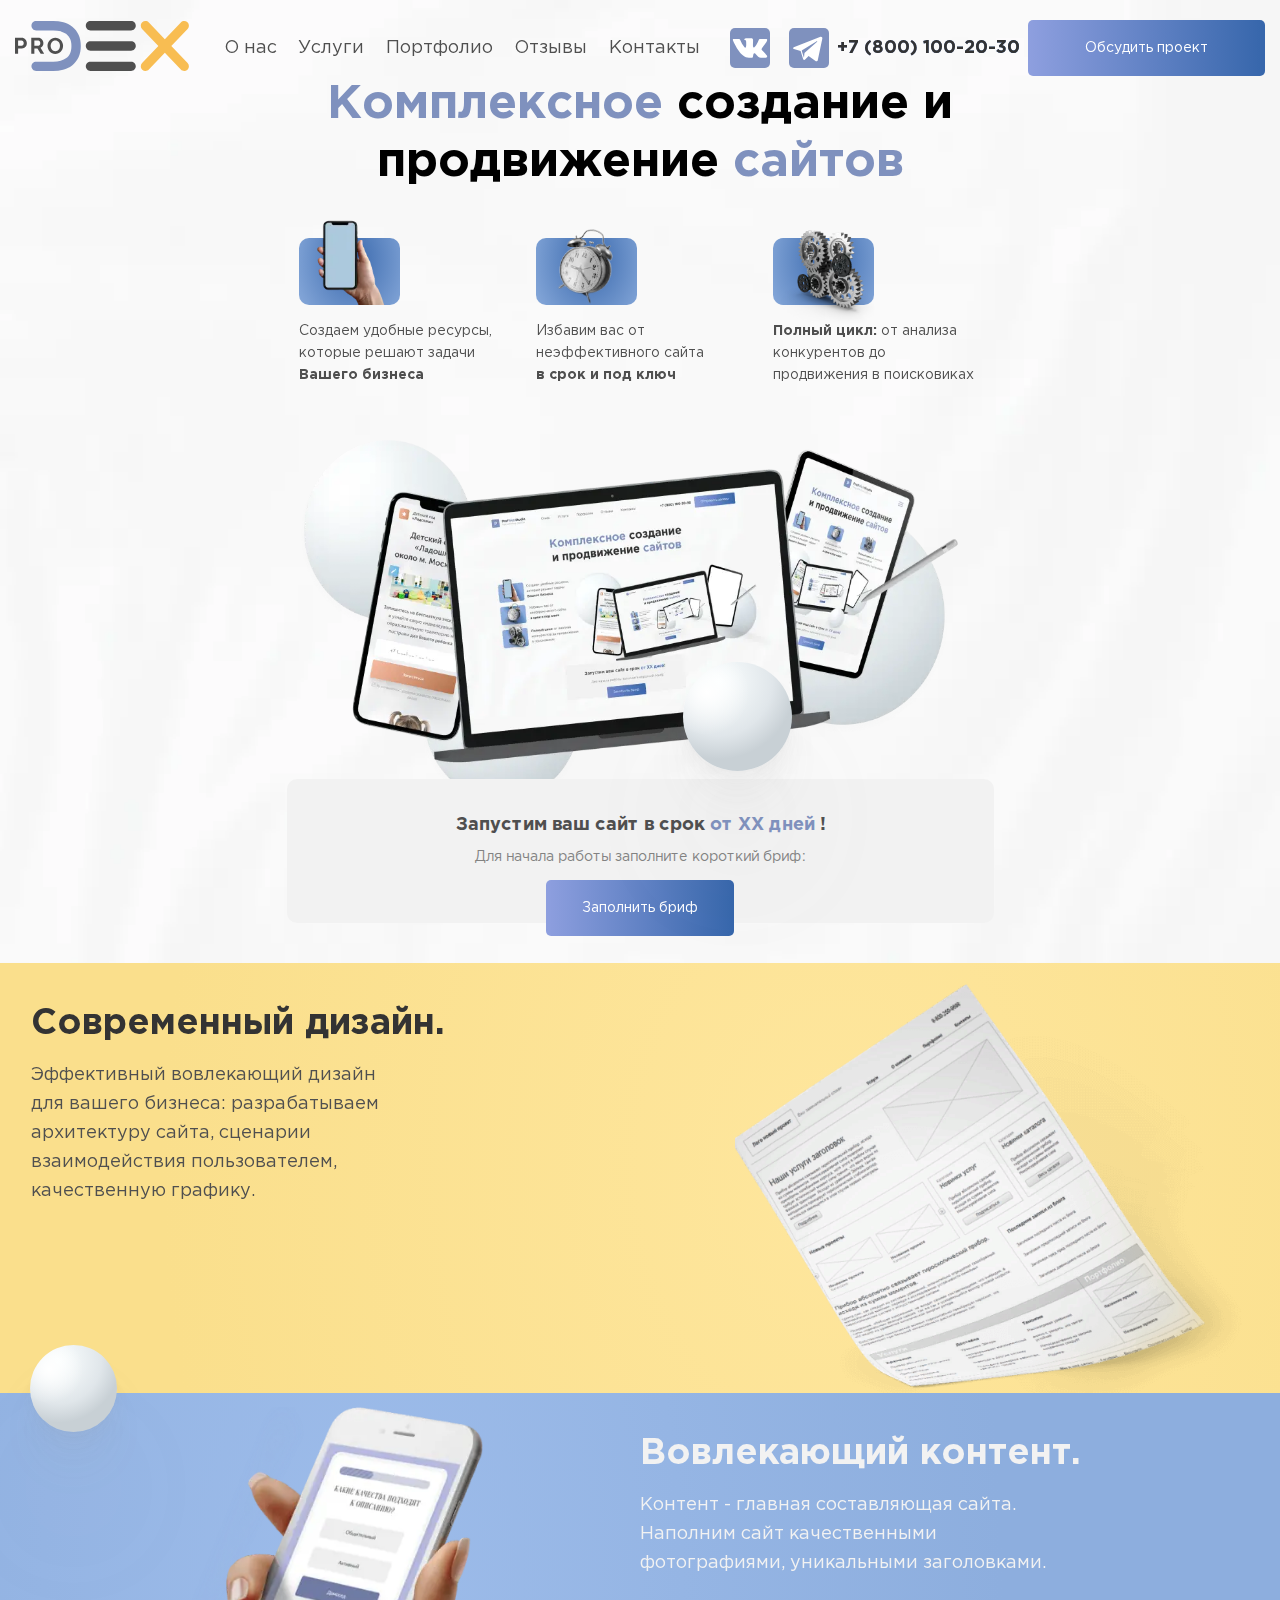
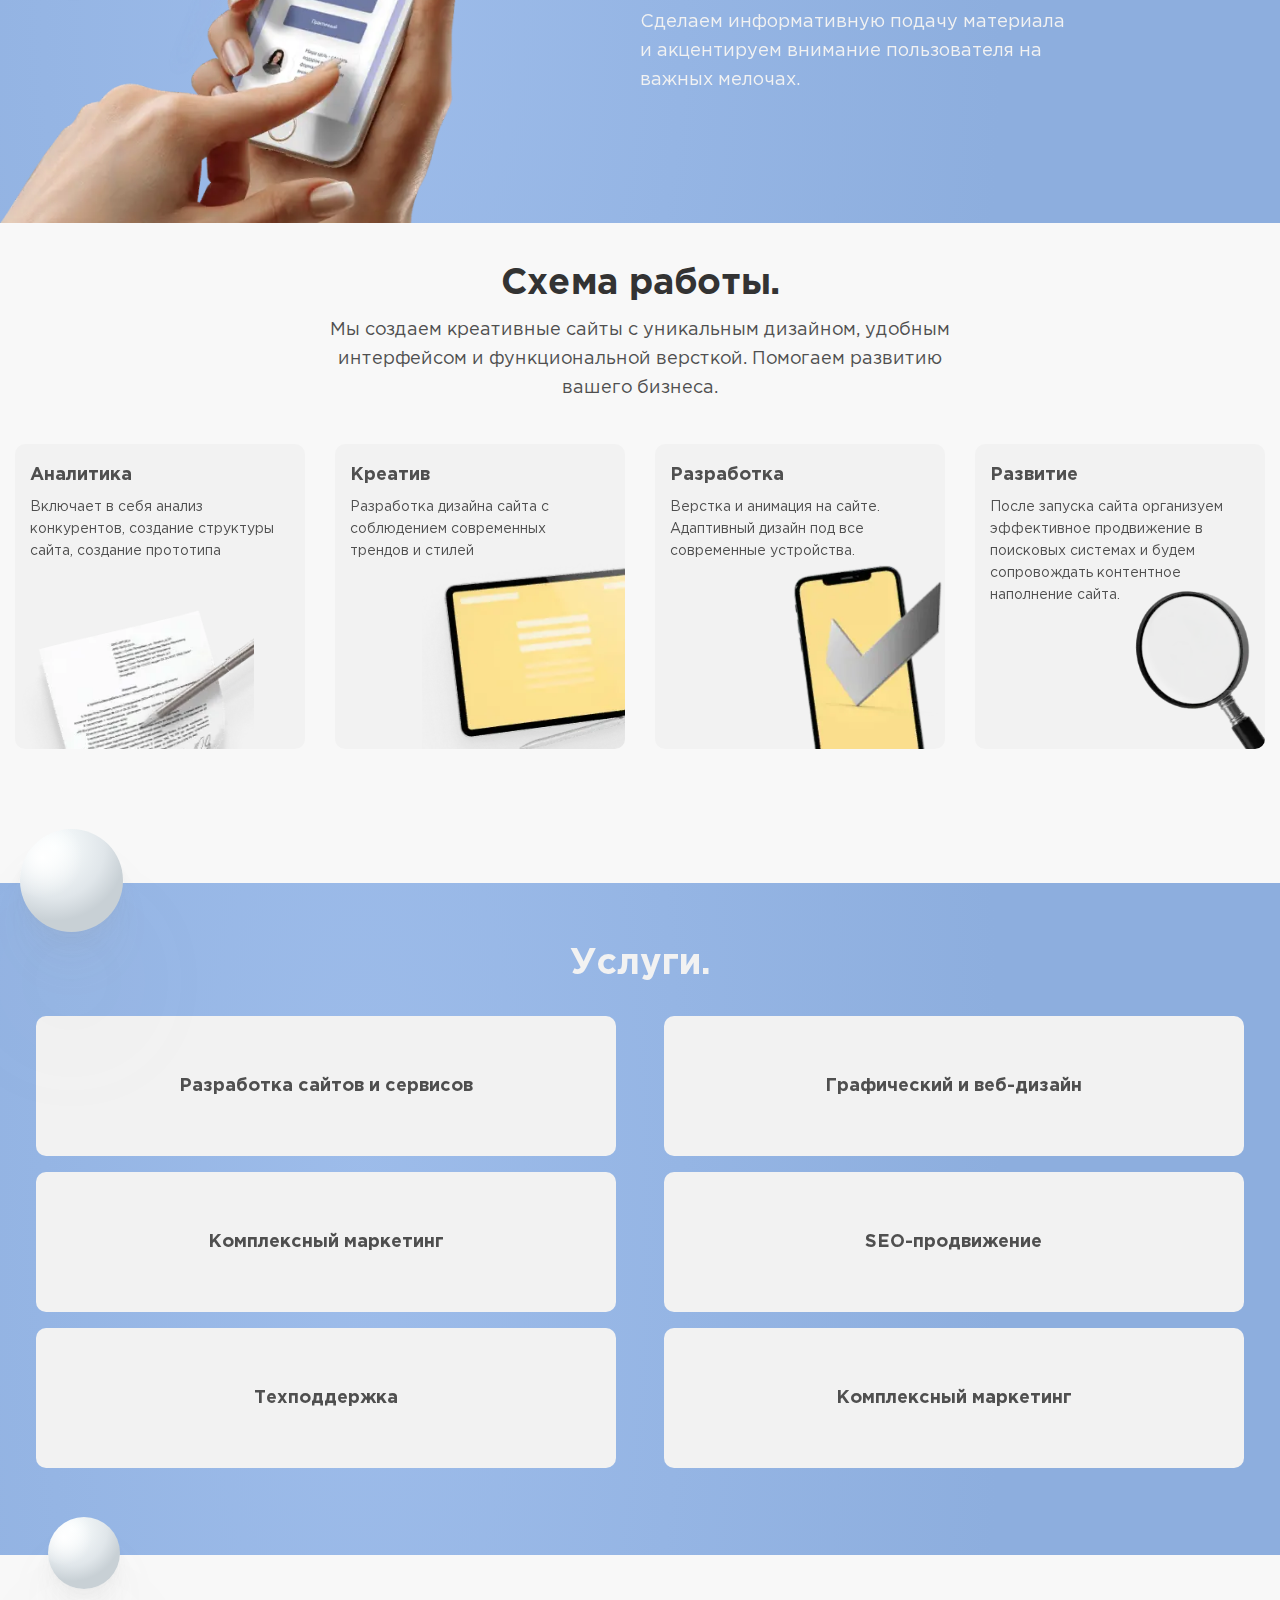
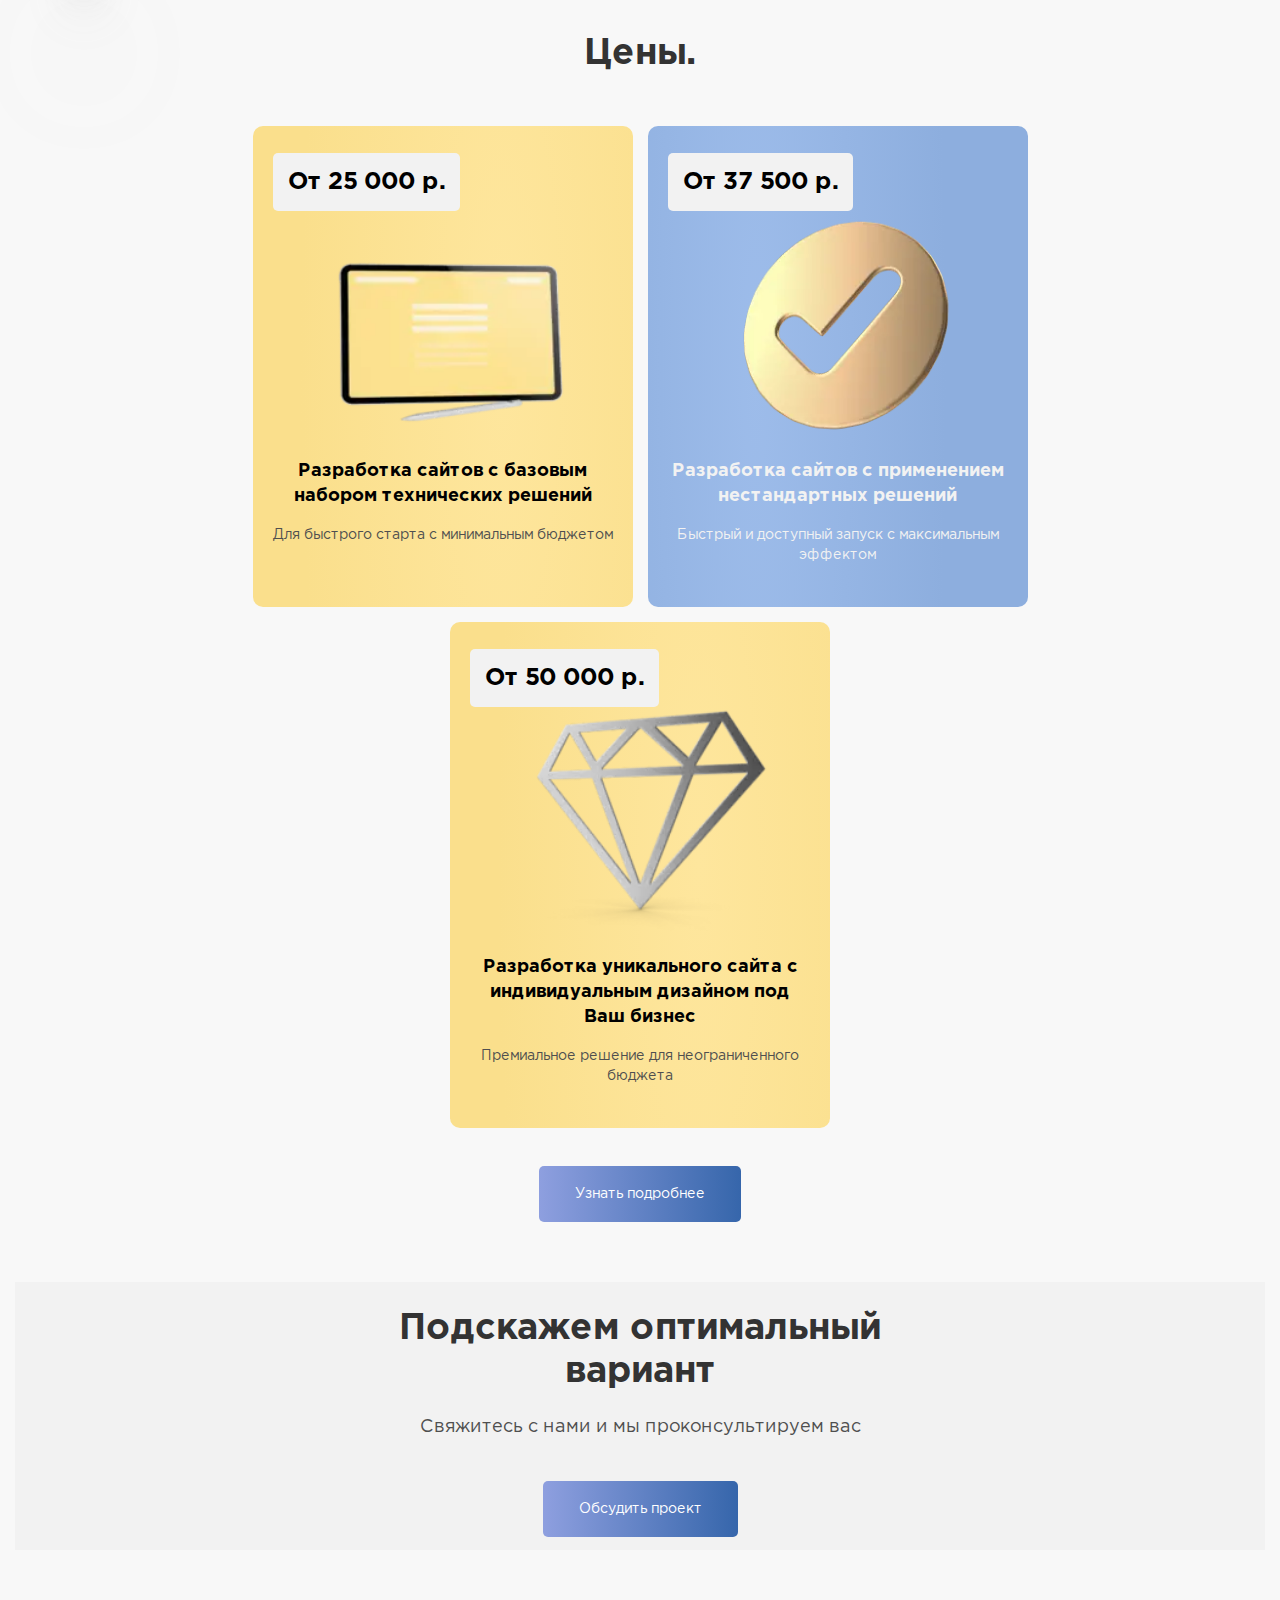
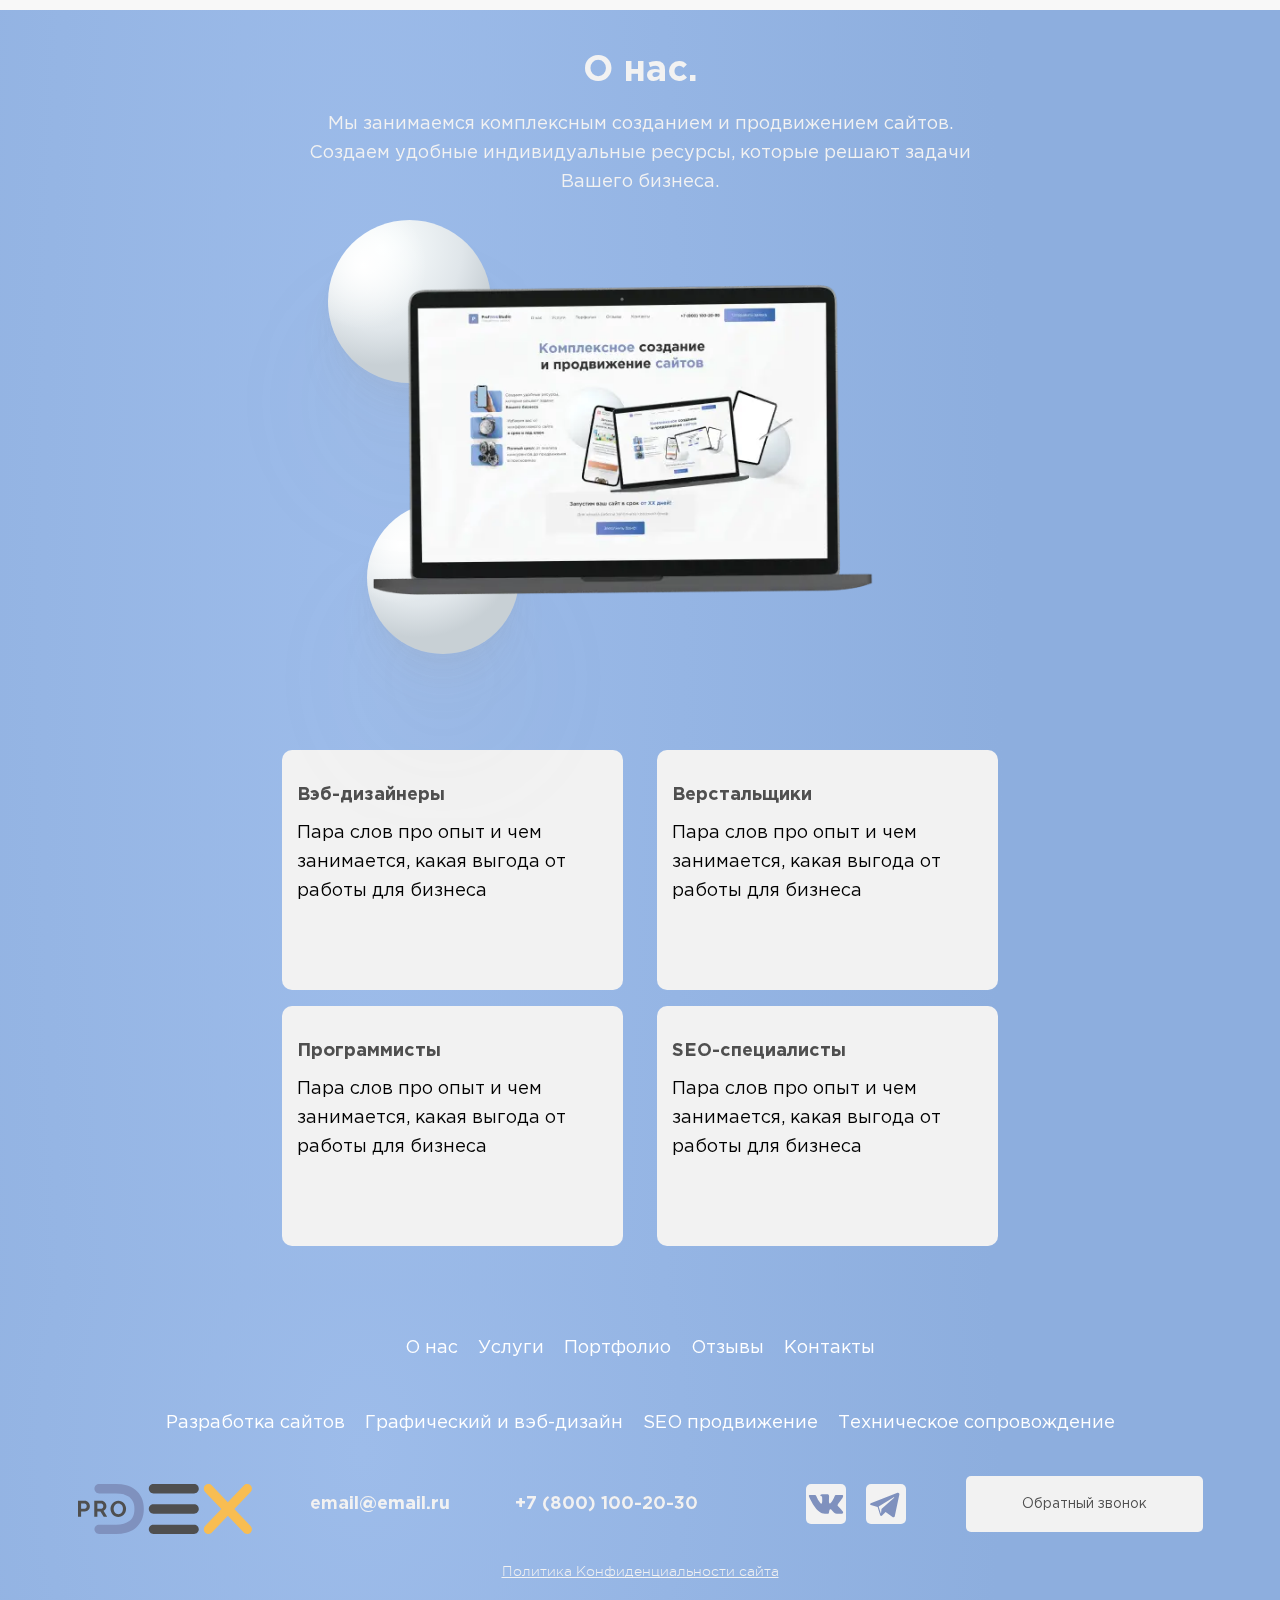
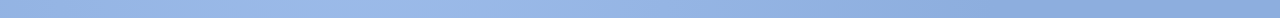
==== commit 283f422f: "Corrected yellow block on main page" ====
--- a/index.html
+++ b/index.html
@@ -101,6 +101,11 @@
             <div class="design__left">
               <h2 class="section__title section__title--design">Современный дизайн.</h2>
               <p class="page-text design__text">Эффективный вовлекающий дизайн для вашего бизнеса: разрабатываем архитектуру сайта, сценарии взаимодействия пользователем, качественную графику.</p>
+              <div class="design__img">
+                <picture> 
+                  <source type="image/webp" media="(max-width: 560px)" srcset="./wp-content/themes/twentytwenty-child/img/paper-mockup-sm@1x.webp 1x, ./wp-content/themes/twentytwenty-child/img/paper-mockup-sm@2x.webp 2x"><img src="./wp-content/themes/twentytwenty-child/img/paper-mockup-sm@1x.png" srcset="./wp-content/themes/twentytwenty-child/img/paper-mockup-sm@2x.png 2x" alt="" width="414" height="421">
+                </picture>
+              </div>
             </div>
           </div>
         </div>
--- a/wp-content/themes/twentytwenty-child/css/main.min.css
+++ b/wp-content/themes/twentytwenty-child/css/main.min.css
@@ -1,3 +1,3 @@
-body,html{padding:0;overflow-x:hidden;font-family:'Arial','Tahoma',sans-serif;font-weight:400;font-style:normal;text-rendering:optimizelegibility;-webkit-font-smoothing:antialiased;-webkit-text-size-adjust:none;-ms-text-size-adjust:none}html{min-width:32rem;font-size:62.5%}body{font-size:1.6rem}.container-fluid{position:relative;width:100%}.container{max-width:147rem;margin:auto;padding:0 1.5rem}.container--no-padding,.container--no-padding--mobile{padding:0}.no-scroll{overflow:hidden}.html-overflow{overflow-y:scroll}*,:after,:before{-webkit-box-sizing:border-box;box-sizing:border-box}img{max-width:100%;height:auto}button,input[type=submit]{cursor:pointer}textarea{resize:vertical}body,h1,h2,h3,h4,h5,h6,html,p,ul{margin:0}table{border-collapse:collapse;border-spacing:0}a{text-decoration:none}ul{padding:0;list-style:none}
+body,html{padding:0;overflow-x:hidden;font-family:'Arial','Tahoma',sans-serif;font-weight:400;font-style:normal;text-rendering:optimizelegibility;-webkit-font-smoothing:antialiased;-webkit-text-size-adjust:none;-ms-text-size-adjust:none}html{min-width:32rem;font-size:62.5%}body{font-size:1.6rem}.container-fluid{position:relative;width:100%}.container{max-width:147rem;margin:auto;padding:0 1.5rem}.container--no-padding,.container--no-padding--mobile{padding:0}.no-scroll{overflow:hidden}*,:after,:before{-webkit-box-sizing:border-box;box-sizing:border-box}img{max-width:100%;height:auto}button,input[type=submit]{cursor:pointer}textarea{resize:vertical}body,h1,h2,h3,h4,h5,h6,html,p,ul{margin:0}table{border-collapse:collapse;border-spacing:0}a{text-decoration:none}ul{padding:0;list-style:none}
 /*! normalize.css v8.0.1 | MIT License | github.com/necolas/normalize.css */
-@-webkit-keyframes modal-open{0%{opacity:0;visibility:hidden}to{opacity:1;visibility:visible}}@keyframes modal-open{0%{opacity:0;visibility:hidden}to{opacity:1;visibility:visible}}@-webkit-keyframes modal-close{0%{opacity:1;visibility:visible}to{opacity:0;visibility:hidden}}@keyframes modal-close{0%{opacity:1;visibility:visible}to{opacity:0;visibility:hidden}}html{line-height:1.15;-webkit-text-size-adjust:100%}.reviews__card-author span,body{margin:0}details,main{display:block}hr{-webkit-box-sizing:content-box;box-sizing:content-box;height:0;overflow:visible}code,kbd,pre,samp{font-family:monospace,monospace;font-size:1em}a{background-color:transparent}abbr[title]{border-bottom:none;-webkit-text-decoration:underline dotted;text-decoration:underline dotted}b,strong{font-weight:bolder}small{font-size:80%}sub,sup{font-size:75%;line-height:0;position:relative;vertical-align:baseline}sub{bottom:-.25em}sup{top:-.5em}img{border-style:none}button,input,optgroup,select,textarea{font-family:inherit;font-size:100%;line-height:1.15;margin:0}button,input{overflow:visible}button,select{text-transform:none}[type=button],[type=reset],[type=submit],button{-webkit-appearance:button}[type=button]::-moz-focus-inner,[type=reset]::-moz-focus-inner,[type=submit]::-moz-focus-inner,button::-moz-focus-inner{border-style:none;padding:0}[type=button]:-moz-focusring,[type=reset]:-moz-focusring,[type=submit]:-moz-focusring,button:-moz-focusring{outline:1px dotted ButtonText}fieldset{padding:0;border:0}legend{color:inherit;display:table;max-width:100%;white-space:normal}progress{vertical-align:baseline}textarea{overflow:auto}[type=checkbox],[type=radio],legend{-webkit-box-sizing:border-box;box-sizing:border-box;padding:0}[type=number]::-webkit-inner-spin-button,[type=number]::-webkit-outer-spin-button{height:auto}[type=search]{-webkit-appearance:textfield;outline-offset:-2px}[type=search]::-webkit-search-decoration{-webkit-appearance:none}::-webkit-file-upload-button{-webkit-appearance:button;font:inherit}summary{display:list-item}[hidden],template{display:none}.main-title,.section__title{font-family:"GothamProBold";font-weight:700;font-style:normal;font-size:2.2rem;line-height:2.8rem}.main-title i{white-space:nowrap}.section__title{font-size:2rem;line-height:2.4rem;color:#333}.section__title--white{color:#f2f2f2}.section__title--blue{color:#7f91be}.main-title i,.section__title i,.section__title--small i{font-style:normal;color:#7f91be}.section__title--small{font-family:"GothamProBold";font-weight:700;font-style:normal;font-size:1.6rem;line-height:2.2rem;color:#4f4f4f}.section__title--small-header-bottom{max-width:23rem;margin-bottom:.9rem}.project__link,.subtitle{font-family:"GothamProRegular";font-weight:400;font-style:normal;font-size:1.2rem;line-height:1.8rem;color:#828282}.page-text,.project__link--large,.subtitle--large{font-family:"GothamProBold";font-weight:700;font-style:normal;font-size:1.8rem;line-height:2.4rem;color:#4f4f4f}.page-text{font-family:"GothamProRegular";font-weight:400;font-size:1.2rem;line-height:2rem}.page-text--white{color:#f2f2f2}.card__title,.page-text--bold{font-family:"GothamProBold";font-weight:700;font-style:normal}.card__title{font-size:1.4rem;line-height:2rem;color:#4f4f4f}.card__text,.decription__item,.project__subtitle,.project__tag{font-family:"GothamProRegular";font-weight:400;font-style:normal;font-size:1.2rem;line-height:2rem;color:#4f4f4f}.project__subtitle--black,.service__title,.team-member__title{font-family:"GothamProBold";font-weight:700;font-style:normal}.service__title,.team-member__title{font-size:1.4rem;line-height:1.7rem;color:#4f4f4f}.service__title{text-align:center}.team-member__text{font-family:"GothamProRegular";font-weight:400;font-style:normal;font-size:1.2rem;line-height:2rem}.card__price,.order-site__step{padding:.5rem 1rem;font-family:"GothamProBold";font-weight:700;font-style:normal;font-size:1.4rem;line-height:2.2rem;border-radius:.5rem;background:#f2f2f2}.order-site__title,.price-cards__title,.work-types__card .card__title{font-family:"GothamProBold";font-weight:700;font-style:normal;font-size:1.4rem;line-height:2.1rem}.order-site__title--white,.price-cards__title--white,.work-types__card .card__title--white{color:#f2f2f2}.order-site__text,.price-cards__text,.work-types__card .card__text{font-family:"GothamProRegular";font-weight:400;font-style:normal;font-size:1.2rem;line-height:1.8rem;color:#4f4f4f}.order-site__text--white,.price-cards__text--white,.work-types__card .card__text--white{color:#f2f2f2}.advantages__text,.reviews__card-author,.reviews__card-text{font-family:"GothamProRegular";font-weight:400;font-style:normal;font-size:1.2rem;line-height:2rem;color:#4f4f4f}.advantages__text--bold,.reviews__card-author--bold,.reviews__card-text--bold{font-family:"GothamProBold";font-weight:700;font-style:normal}.email__link,.email__link:hover,.phone__link,.phone__link:hover{background-image:-webkit-gradient(linear,left top,right top,from(#8e9fdf),to(#3666ab));background-image:linear-gradient(90deg,#8e9fdf 0%,#3666ab 100%);background-clip:text;-webkit-background-clip:text}.email__link,.phone__link{font-family:"GothamProBold";font-weight:700;font-style:normal;font-size:1.6rem;line-height:2.3rem;color:#333}.email__link:hover,.phone__link:hover{text-fill-color:transparent;-webkit-text-fill-color:transparent}.email__link:active,.phone__link:active{background-image:radial-gradient(50% 284.34% at 28.33% 50%,#3561a4 0%,#3561a4 100%)}.email__link--footer,.phone__link--footer{color:#f2f2f2}.policy__link{font-family:"GothamProLight";font-weight:300;font-style:normal;font-size:1.4rem;line-height:1.3rem;color:#f2f2f2;-webkit-transition:all .3s ease-out;transition:all .3s ease-out}.email__link:active,.phone__link:active,.policy__link:active,.policy__link:hover{background-clip:text;text-fill-color:transparent;-webkit-background-clip:text;-webkit-text-fill-color:transparent}.policy__link:hover{background-image:-webkit-gradient(linear,left top,right top,from(#8e9fdf),to(#3666ab));background-image:linear-gradient(90deg,#8e9fdf 0%,#3666ab 100%)}.policy__link:active{background-image:radial-gradient(50% 284.34% at 28.33% 50%,#3561a4 0%,#3561a4 100%)}.table-head__title,.table__text{font-family:"RalewayBold";font-weight:700;font-style:normal;font-size:1.4rem;line-height:1.7rem;color:#4f4f4f}.table__text{font-family:"RalewayRegular";font-weight:400;font-size:1.2rem;color:#333}.table__text--bold{font-family:"RalewayBold";font-weight:700;font-style:normal}.budget-list__price,.budget-list__source,.quiz-message,.quiz__form-email,.quiz__form-name,.quiz__form-phone{font-family:"GothamProRegular";font-weight:400;font-style:normal;font-size:1.4rem;line-height:2.5rem;letter-spacing:.05em;text-transform:uppercase;color:#828282}.budget-list__price,.budget-list__source{font-family:"RalewayBold";font-weight:700;font-size:1rem;line-height:2.1rem;-webkit-font-feature-settings:'pnum' on,'lnum' on;font-feature-settings:'pnum' on,'lnum' on;color:#4f4f4f}.form__policy-text .form__policy-link{color:#727272;text-decoration:underline;-webkit-text-decoration-skip-ink:none;text-decoration-skip-ink:none}.form__input-message{font-family:"GothamProRegular";font-weight:400;font-style:normal;font-size:1.4rem;line-height:2rem;letter-spacing:.05em;color:#828282}.form__input-message,.form__input-message:hover{border:.1rem solid #e0e0e0}.form__input-message:focus{border:.1rem solid #4f4f4f;color:#4f4f4f}input:not([type=checkbox]),input:not([type=file]){font-family:"GothamProRegular";font-weight:400;font-style:normal;font-size:1.4rem;line-height:2rem;letter-spacing:.05em;border:.1rem solid #e0e0e0;color:#828282}input:not([type=submit]){text-transform:uppercase}input:hover{border:.1rem solid #e0e0e0}input:focus{border:.1rem solid #4f4f4f;color:#4f4f4f}input[type=submit]{color:#fff}input[type=checkbox]{background:#bdbdbd}input[type=checkbox]:checked{background:radial-gradient(50% 284.34% at 28.33% 50%,#9dbcea 0%,#8daede 100%)}input[type=checkbox]:hover{background:#bdbdbd}.nav__link,label{font-family:"GothamProRegular";font-weight:400;font-style:normal}label{font-size:1rem;line-height:1.8rem;color:#828282}.nav__link,.nav__link--footer{font-size:1.6rem;-webkit-transition:all .3s ease-out;transition:all .3s ease-out}.nav__link{line-height:1.5rem;color:#4f4f4f}.nav__link:hover{text-shadow:0 0 .09rem #4f4f4f,0 0 .09rem #4f4f4f,0 0 .09rem #4f4f4f}.nav__link--footer{line-height:1.8rem;color:#fff}.nav__link--footer:hover{text-shadow:0 0 .09rem #fff,0 0 .09rem #fff,0 0 .09rem #fff}.about-cards .about__card .card__title,.directions-cards .directions__card .card__title,.reviews__card-title,.studio-services__item-title,.webdevelopment__title{font-family:"GothamProBold";font-weight:700;font-style:normal;font-size:2rem;line-height:2.9rem;color:#333}.about-cards .about__card .card__title--white,.directions-cards .directions__card .card__text--white,.directions-cards .directions__card .card__title--white,.reviews__card-title--white,.studio-services__item-title--white,.webdevelopment__title--white{color:#f2f2f2}.reviews__card-link,.studio-services__item,.webdevelopment__item{font-family:"GothamProRegular";font-weight:400;font-style:normal;font-size:1.2rem;line-height:2rem;color:#4f4f4f}.reviews__card-link{font-family:"GothamProBold";font-weight:700;font-size:1.4rem;line-height:1.8rem}.btn,.radio-wrap label{font-style:normal;font-size:1.2rem;border-radius:.5rem;cursor:pointer}.radio-wrap label{letter-spacing:.05em;text-transform:uppercase;-webkit-font-feature-settings:'pnum' on,'lnum' on;font-feature-settings:'pnum' on,'lnum' on;width:31rem;height:7.5rem;display:-webkit-box;display:-ms-flexbox;display:flex;-webkit-box-pack:center;-ms-flex-pack:center;justify-content:center;-webkit-box-align:center;-ms-flex-align:center;align-items:center;background:#fff;-webkit-user-select:none;-moz-user-select:none;-ms-user-select:none;user-select:none;-webkit-transition:all .5s ease-out;font-family:"RalewayBold";font-weight:700;line-height:2.3rem;color:#4f4f4f;transition:all .5s ease-out}@font-face{font-family:'GothamProLight';src:url(./../fonts/GothamProLight.woff2) format("woff2");font-weight:300;font-style:normal}@font-face{font-family:'GothamProRegular';src:url(./../fonts/GothamProRegular.woff2) format("woff2");font-weight:400;font-style:normal}@font-face{font-family:'GothamProBold';src:url(./../fonts/GothamProBold.woff2) format("woff2");font-weight:700;font-style:normal}@font-face{font-family:'RalewayBold';src:url(./../fonts/Raleway-Bold.woff2) format("woff2");font-weight:700;font-style:normal}@font-face{font-family:'RalewayRegular';src:url(./../fonts/Raleway-Regular.woff2) format("woff2");font-weight:400;font-style:normal}.btn{position:relative;z-index:1;padding:1.4rem 2.9rem;text-align:center;font-family:"GothamProRegular";font-weight:400;line-height:1.8rem;color:#fff;background:-webkit-gradient(linear,left top,right top,from(#8e9fdf),to(#3666ab));background:linear-gradient(90deg,#8e9fdf 0%,#3666ab 100%);border:0;outline:0;overflow:hidden;-webkit-transition:color .5s,background-color .2s,-webkit-transform .2s;transition:color .5s,transform .2s,background-color .2s;transition:color .5s,transform .2s,background-color .2s,-webkit-transform .2s}.btn:active{-webkit-box-shadow:0 10rem 8rem rgba(46,87,181,.07),0 4.17776rem 3.34221rem rgba(46,87,181,.0503198),0 2.23363rem 1.7869rem rgba(46,87,181,.0417275),0 1.25216rem 1.00172rem rgba(46,87,181,.035),0 .66501rem .53201rem rgba(46,87,181,.0282725),0 .27673rem .22138rem rgba(46,87,181,.0196802);box-shadow:0 10rem 8rem rgba(46,87,181,.07),0 4.17776rem 3.34221rem rgba(46,87,181,.0503198),0 2.23363rem 1.7869rem rgba(46,87,181,.0417275),0 1.25216rem 1.00172rem rgba(46,87,181,.035),0 .66501rem .53201rem rgba(46,87,181,.0282725),0 .27673rem .22138rem rgba(46,87,181,.0196802);background:#e5a42b}.btn::after,.btn::before{position:absolute;content:"";top:0;left:0;width:110%;border-radius:.3rem}.btn::before{height:100%;-webkit-transition:opacity .3s;transition:opacity .3s}.btn::after{z-index:-1;-webkit-transform:translate(-.5rem,-7rem) scale(.1);transform:translate(-.5rem,-7rem) scale(.1);height:20rem;background:linear-gradient(269.13deg,#e4a228 1.1%,#f8bd52 95.45%);border-radius:50%;opacity:0;-webkit-transition:opacity .3s,background .3s,-webkit-transform .3s;transition:transform .3s,opacity .3s,background .3s;transition:transform .3s,opacity .3s,background .3s,-webkit-transform .3s}.btn:hover::before{opacity:0}.btn:hover::after{-webkit-transform-origin:10rem 10rem;transform-origin:10rem 10rem;-webkit-transform:scale(1) translate(-.5rem,-7rem);transform:scale(1) translate(-.5rem,-7rem);opacity:1}.btn--call{width:calc(100%/12*8);max-width:23.7rem;margin-bottom:2rem}.btn--call-footer{color:#4f4f4f;background:#f2f2f2}.btn--call-footer:hover{color:#fff;background:-webkit-gradient(linear,left top,right top,from(#8e9fdf),to(#3666ab));background:linear-gradient(90deg,#8e9fdf 0%,#3666ab 100%)}.btn--brief{-webkit-transform:translateY(1.3rem);transform:translateY(1.3rem)}.btn--brief-contact{margin-bottom:1rem;-webkit-transform:translateY(0);transform:translateY(0)}.btn--table{display:block;width:15.3rem}.btn--table:last-child{margin-left:1.1rem}.btn--white{color:#4f4f4f;background:#fff}.btn--white:hover{color:#fff;background:-webkit-gradient(linear,left top,right top,from(#8e9fdf),to(#3666ab));background:linear-gradient(90deg,#8e9fdf 0%,#3666ab 100%)}.btn--services{width:90%;max-width:23.4rem;margin:2rem auto 0;display:inline-block}input[type=checkbox],input[type=file]{position:absolute;z-index:-1;height:0;visibility:hidden;display:none;opacity:0}input:not([type=checkbox]),input:not([type=file]),textarea{width:100%;max-width:31rem;padding:1.5rem 1rem;text-align:center}textarea{text-align:left}input[type=submit]{padding:1.6rem 4.2rem}input[type=checkbox]{margin-top:.3rem}input+label{position:relative;cursor:pointer}input[type=checkbox]+label::before{position:absolute;content:"";top:50%!important;left:0;-webkit-transform:translateY(-50%)!important;transform:translateY(-50%)!important;width:1.5rem;height:1.5rem;border:0;background:radial-gradient(50% 284.34% at 28.33% 50%,#9dbcea 0%,#8daede 100%);border-radius:.2rem}input:checked{border:0}input:checked+label::after{position:absolute;content:"";z-index:2;top:1.2rem;left:.6rem;width:.4rem;height:1rem;border:solid #f2f2f2;border-width:0 .1rem .1rem 0;-webkit-transform:rotate(45deg);transform:rotate(45deg)}.header{position:relative;width:100%;overflow:hidden}.header,.header--open{-webkit-transition:all .5s ease-out;transition:all .5s ease-out}.header--open::after{position:absolute;z-index:125;content:"";top:0;left:0;display:block;width:100%;height:7rem;background:#f8f8f8}.header--main{padding-top:8rem}.main-title{max-width:29rem;text-align:center;margin:0 auto 4.8rem}.header__content{display:-webkit-box;display:-ms-flexbox;display:flex;-webkit-box-orient:vertical;-webkit-box-direction:normal;-ms-flex-direction:column;flex-direction:column;-webkit-box-align:center;-ms-flex-align:center;align-items:center;padding-top:8.5rem}.header__content--text-block{padding-top:0}.page-text--header{max-width:25.2rem;text-align:center}.page-text--header-promotion,.page-text--header-webdesign,.page-text--header-webdevelopment{margin-bottom:3.9rem}.main-title--inner-page{max-width:28rem;margin-bottom:1.5rem;padding:0!important}.section__title--text-block{max-width:55rem;margin-bottom:2rem;text-align:center}.page-text--text-block-long{margin-bottom:3.6rem}.page-text--text-block{margin-bottom:3rem;text-align:center}.header--about,.header--reviews,.header--services{margin-bottom:4rem}.header--contacts,.header--portfolio{padding-bottom:4rem}.header--webdesign,.header--webdevelopment{height:52.5rem}.header--promotion{height:54rem}.design{position:relative;background:radial-gradient(52.83% 206.26% at 65.38% 47.17%,#fee69d 0%,#fadf8c 100%)}.design,.design__right{width:100%}.design__left{padding:4rem 0 0 1.5rem}.section__title--design{margin-bottom:1rem}.section__title--black-market,.section__title--contractors,.section__title--team-work,.section__title--weapon{margin-bottom:1.5rem}.design__text{width:28rem}.content__text:not(:last-child),.design__text:not(:last-child){margin-bottom:2rem}.content{background:radial-gradient(50% 284.34% at 28.33% 50%,#9dbcea 0%,#8daede 100%)}.content,.content__left,.content__right{width:100%}.content__right{-webkit-box-ordinal-group:0;-ms-flex-order:-1;order:-1;margin-bottom:.6rem;padding:4rem 0 0 1.5rem}.section__title--content{margin-bottom:1rem}.content__text{width:28rem}.work-scheme{position:relative;width:100%;padding:4rem 0 5.6rem;background:#f8f8f8}.no-webp .work-scheme::after,.webp .work-scheme::after{position:absolute;content:"";top:-24.4rem;right:0;width:73rem;height:74.4rem}.work-scheme__inner{display:-webkit-box;display:-ms-flexbox;display:flex;-webkit-box-pack:center;-ms-flex-pack:center;justify-content:center}.work-scheme__content{width:100%;margin:0 1.5rem 2rem;text-align:center}.section__title--work-scheme{margin-bottom:1rem}.work-scheme__text{width:28.8rem;margin:0 auto;line-height:2.2rem}.services{width:100%;padding:4rem 0 4.2rem;background:radial-gradient(50% 284.34% at 28.33% 50%,#9dbcea 0%,#8daede 100%)}.services,.services__inner{position:relative}.section__title--services{margin-bottom:1.9rem;text-align:center;color:#f2f2f2}.services-list{width:100%;display:-webkit-box;display:-ms-flexbox;display:flex;-ms-flex-wrap:wrap;flex-wrap:wrap;-webkit-box-orient:vertical;-webkit-box-direction:normal;-ms-flex-direction:column;flex-direction:column;max-width:68.6rem;margin:0 auto}.services__item{width:95%;margin:0 auto 1.6rem;background:#f2f2f2;border-radius:1rem;-webkit-transition:all .5s ease-out;transition:all .5s ease-out}.services__item:hover{background:radial-gradient(52.83% 206.26% at 65.38% 47.17%,#fee69d 0%,#fadf8c 100%)}.price__bottom,.price__top,.services__item .services__link{display:-webkit-box;display:-ms-flexbox;display:flex;-webkit-box-align:center;-ms-flex-align:center;align-items:center}.services__item .services__link{-webkit-box-pack:center;-ms-flex-pack:center;justify-content:center;height:100%;width:100%;padding:2rem}.price{width:100%;overflow:hidden;padding:3rem 0;background:#f8f8f8}.price__bottom,.price__top{-webkit-box-orient:vertical;-webkit-box-direction:normal;-ms-flex-direction:column;flex-direction:column}.price__bottom--services{max-width:136rem;margin:0 auto 10.2rem}.price__bottom--seo{margin:0 auto 4rem}.price__top{margin-bottom:3rem}.price__bottom{position:relative;text-align:center;padding:2.4rem 2rem 2.2rem;background:#f2f2f2}.section__title--price{margin-bottom:3rem;text-align:center}.section__title--price-bottom{max-width:25rem;margin-bottom:.7rem;font-size:1.6rem;line-height:2.2rem}.price__text{max-width:25rem;margin-bottom:2.6rem}.about{width:100%;padding:4rem 0 2.4rem;background:radial-gradient(50% 284.34% at 28.33% 50%,#9dbcea 0%,#8daede 100%)}.about__inner{display:-webkit-box;display:-ms-flexbox;display:flex;-webkit-box-orient:vertical;-webkit-box-direction:normal;-ms-flex-direction:column;flex-direction:column}.about__content{width:100%;margin:0 auto 1.5rem}.about__text,.section__title--about{text-align:center}.section__title--about{margin-bottom:.8rem}.about__text{width:29rem;margin:0 auto}.footer{padding:3rem 0;background:radial-gradient(50% 284.34% at 28.33% 50%,#9dbcea 0%,#8daede 100%)}.footer__inner{display:-webkit-box;display:-ms-flexbox;display:flex;-webkit-box-align:center;-ms-flex-align:center;align-items:center;-webkit-box-orient:vertical;-webkit-box-direction:normal;-ms-flex-direction:column;flex-direction:column}.work-stages,.work-types{padding:4rem 0 5.6rem;background:radial-gradient(50% 284.34% at 28.33% 50%,#9dbcea 0%,#8daede 100%)}.work-stages__content,.work-types__content{display:-webkit-box;display:-ms-flexbox;display:flex;-webkit-box-orient:vertical;-webkit-box-direction:normal;-ms-flex-direction:column;flex-direction:column;-webkit-box-align:center;-ms-flex-align:center;align-items:center;text-align:center}.work-stages .page-text--work-stages,.work-types .page-text--work-stages{max-width:81.2rem;margin-bottom:3rem}.section__title--work-stages{margin-bottom:1.5rem}.tariff{padding:4rem 0 2rem;background:#f8f8f8}.tariff .work-stages__inner{width:100%;max-width:99.4rem;margin:0 auto;display:-webkit-box;display:-ms-flexbox;display:flex;-webkit-box-orient:vertical;-webkit-box-direction:normal;-ms-flex-direction:column;flex-direction:column;-webkit-box-align:center;-ms-flex-align:center;align-items:center}.tariff .work-stages__inner--work-types{position:relative}.radio-wrap input[type=radio],.radio-wrap label::after,.tariff .work-stages__inner--work-types::before{display:none}.section__title--tariff{margin-bottom:3rem;text-align:center}.tariff__table-wrap{position:relative;width:100%;max-width:125rem;overflow-x:scroll}.tariff__table-wrap::-webkit-scrollbar{width:100%}.tariff__table-wrap::-webkit-scrollbar-track{height:1.5rem;border-radius:10rem;background:#e0e0e0}.tariff__table-wrap::-webkit-scrollbar-thumb{height:1.5rem;border-radius:10rem;background:-webkit-gradient(linear,left top,right top,from(#8e9fdf),to(#3666ab));background:linear-gradient(90deg,#8e9fdf 0%,#3666ab 100%)}.tariff__table-wrap--seo,.tariff__table-wrap--work-types{margin-bottom:4rem}.site-order{padding:2rem 0;background:#f8f8f8}.site-order__inner{display:-webkit-box;display:-ms-flexbox;display:flex;-webkit-box-orient:vertical;-webkit-box-direction:normal;-ms-flex-direction:column;flex-direction:column;-webkit-box-align:center;-ms-flex-align:center;align-items:center}.section__title--site-order{margin-bottom:3rem}.quiz{padding:2rem 0 2.5rem;background:#f8f8f8}.quiz__top{display:-webkit-box;display:-ms-flexbox;display:flex;-webkit-box-orient:vertical;-webkit-box-direction:normal;-ms-flex-direction:column;flex-direction:column;-webkit-box-align:center;-ms-flex-align:center;align-items:center}.quiz__center{max-width:144rem;width:100%;padding:5rem 1.5rem;border-radius:.5rem;background:url(../img/icons/sphere-1.svg) calc(100% + 8rem) -2rem/20rem 20rem no-repeat,url(../img/icons/sphere-1.svg) calc(100% + 9.5rem) 122%/30.4rem 30.4rem no-repeat,url(../img/icons/sphere-1.svg) -4rem 106%/11rem 11rem no-repeat,#f2f2f2}.section__title--quiz{margin:1rem 1.5rem 1.5rem 0;text-align:center}.quiz__top-text,.subtitle--large-quiz{margin-bottom:1.5rem;text-align:center}.quiz-message{min-width:100%;min-height:10rem;padding:1.5rem 2rem;margin-bottom:2rem;border:0;border-radius:.5rem;outline:0}.inputs-wrap,.quiz__budget-list,.quiz__source-list{display:-webkit-box;display:-ms-flexbox;display:flex;-webkit-box-orient:vertical;-webkit-box-direction:normal;-ms-flex-direction:column;flex-direction:column;-webkit-box-align:center;-ms-flex-align:center;align-items:center;margin-bottom:2rem}.inputs-wrap{max-width:45rem;margin:0 auto}.inputs-wrap .budget-list__price,.inputs-wrap .budget-list__source,.quiz__budget-list .budget-list__price,.quiz__budget-list .budget-list__source,.quiz__source-list .budget-list__price,.quiz__source-list .budget-list__source{width:100%;max-width:31rem;padding:2.2rem 4.2rem;margin-bottom:2rem;text-align:center;border-radius:.5rem;background:#f8f8f8;cursor:pointer}.inputs-wrap .quiz__form-email,.inputs-wrap .quiz__form-name,.inputs-wrap .quiz__form-phone,.quiz__budget-list .quiz__form-email,.quiz__budget-list .quiz__form-name,.quiz__budget-list .quiz__form-phone,.quiz__source-list .quiz__form-email,.quiz__source-list .quiz__form-name,.quiz__source-list .quiz__form-phone{width:100%;max-width:42rem;border:.1rem solid #f2f2f2;border-radius:.5rem;background:#fff}.inputs-wrap .quiz__form-name,.inputs-wrap .quiz__form-phone,.quiz__budget-list .quiz__form-name,.quiz__budget-list .quiz__form-phone,.quiz__source-list .quiz__form-name,.quiz__source-list .quiz__form-phone{margin-bottom:1.5rem}.quiz__form-bottom{display:-webkit-box;display:-ms-flexbox;display:flex;-webkit-box-orient:vertical;-webkit-box-direction:normal;-ms-flex-direction:column;flex-direction:column;-webkit-box-align:center;-ms-flex-align:center;align-items:center;margin-bottom:2rem}.quiz__form-bottom--portfolio{-webkit-box-pack:center!important;-ms-flex-pack:center!important;justify-content:center!important}.quiz__form-file__wrap{position:relative;margin-bottom:1rem;text-align:center}.input__file-icon-wrapper{margin-right:2.7rem;display:-webkit-box;display:-ms-flexbox;display:flex;-webkit-box-align:center;-ms-flex-align:center;align-items:center;-webkit-box-pack:center;-ms-flex-pack:center;justify-content:center}.input__file-button-text{line-height:1;margin-top:.1rem}.quiz__form-file-button{width:100%;max-width:31rem;height:6rem;display:-webkit-box;display:-ms-flexbox;display:flex;-webkit-box-align:center;-ms-flex-align:center;align-items:center;-webkit-box-pack:center;-ms-flex-pack:center;justify-content:center;margin:0 auto;border-radius:.5rem;cursor:pointer}.quiz__form-submit{max-width:31rem}.form__policy-text{padding-left:2rem}.form__policy-text .form__policy-link{display:block}.radio-wrap label:hover{background:radial-gradient(52.83% 206.26% at 65.38% 47.17%,#fee69d 0%,#fadf8c 100%);-webkit-transition:all .5s ease-out;transition:all .5s ease-out}.radio-wrap input[type=radio]:checked+label{background:radial-gradient(52.83% 206.26% at 65.38% 47.17%,#fee69d 0%,#fadf8c 100%)}.portfolio-list{margin-bottom:4.5rem;display:-webkit-box;display:-ms-flexbox;display:flex;-webkit-box-orient:vertical;-webkit-box-direction:normal;-ms-flex-direction:column;flex-direction:column;-webkit-box-align:center;-ms-flex-align:center;align-items:center}.portfolio__btn,.portfolio__btn:active{-webkit-transition:background .2s linear;transition:background .2s linear}.portfolio__btn{position:relative;width:100%;display:block;padding:1.4rem 2.9rem;text-align:center;font-family:"GothamProRegular";font-weight:400;font-style:normal;font-size:1.2rem;line-height:1.8rem;color:#fff;background:-webkit-gradient(linear,left top,right top,from(#8e9fdf),to(#3666ab));background:linear-gradient(90deg,#8e9fdf 0%,#3666ab 100%);border:0;outline:0;border-radius:.5rem;overflow:hidden;cursor:pointer}.portfolio__btn:active,.portfolio__btn:hover{-webkit-box-shadow:0 10rem 8rem rgba(46,87,181,.07),0 4.17776rem 3.34221rem rgba(46,87,181,.0503198),0 2.23363rem 1.7869rem rgba(46,87,181,.0417275),0 1.25216rem 1.00172rem rgba(46,87,181,.035),0 .66501rem .53201rem rgba(46,87,181,.0282725),0 .27673rem .22138rem rgba(46,87,181,.0196802);box-shadow:0 10rem 8rem rgba(46,87,181,.07),0 4.17776rem 3.34221rem rgba(46,87,181,.0503198),0 2.23363rem 1.7869rem rgba(46,87,181,.0417275),0 1.25216rem 1.00172rem rgba(46,87,181,.035),0 .66501rem .53201rem rgba(46,87,181,.0282725),0 .27673rem .22138rem rgba(46,87,181,.0196802)}.portfolio__btn:active{background:#e5a42b}.portfolio__btn:hover{background:linear-gradient(269.13deg,#e4a228 1.1%,#f8bd52 95.45%)}.portfolio__btn::after{position:absolute;z-index:10;content:"";top:50%;left:calc(50% - 7.7rem);-webkit-transform:translateY(-50%);transform:translateY(-50%);width:2.4rem;height:2.4rem;background:url(../img/icons/circle-plus.svg)}.about-cards-wrap,.about-cards-wrap--support{max-width:69rem;margin:0 auto}.about-cards-wrap--support .about-cards{padding:0}.about-cards,.about-cards-wrap{position:relative;z-index:10}.about-cards-wrap::after,.about-cards-wrap::before,.directions-cards-wrap--contacts::before,.directions-cards-wrap--reviews::after,.directions-cards-wrap--reviews::before,.directions-cards-wrap::before{display:none}.about-cards{z-index:5;max-width:100%;display:-webkit-box;display:-ms-flexbox;display:flex;-ms-flex-wrap:wrap;flex-wrap:wrap;-webkit-box-pack:center;-ms-flex-pack:center;justify-content:center;margin:0 auto;padding-bottom:2.3rem}.about-cards .about__card{width:100%;max-width:55rem;padding:2.4rem;margin-bottom:2.5rem;background:#f2f2f2;border-radius:.5rem}.about-cards .card__title{margin-bottom:2rem}.about-cards .card__text:not(:last-child){margin-bottom:1.5rem}.section__title--directions{position:relative;z-index:1;margin-bottom:3.8rem;text-align:center}.directions-cards-wrap{position:relative}.directions-cards{position:relative;z-index:1;display:-webkit-box;display:-ms-flexbox;display:flex;-ms-flex-wrap:wrap;flex-wrap:wrap;-webkit-box-pack:center;-ms-flex-pack:center;justify-content:center}.directions-cards .directions__card{position:relative;width:100%;max-width:28rem;min-height:42rem;padding:1.7rem 2rem 1rem 1.45rem;margin:0 0 2.9rem;border-radius:.5rem}.directions-cards .directions__card:nth-child(even){-webkit-transition:all .3s linear;transition:all .3s linear;background:radial-gradient(52.83% 206.26% at 65.38% 47.17%,#fee69d 0%,#fadf8c 100%)}.directions-cards .directions__card:nth-child(even):hover,.directions-cards .directions__card:nth-child(odd){-webkit-transition:all .3s linear;transition:all .3s linear;background:radial-gradient(50% 284.34% at 28.33% 50%,#9dbcea 0%,#8daede 100%)}.directions-cards .directions__card:nth-child(odd):hover{-webkit-transition:all .3s linear;transition:all .3s linear;background:radial-gradient(52.83% 206.26% at 65.38% 47.17%,#fee69d 0%,#fadf8c 100%)}.directions-cards .directions__card .card__title{max-width:17.5rem;margin-bottom:1.2rem}.directions-cards .directions__card .card__text{max-width:20rem;margin-bottom:.9rem}.directions-cards .directions__card .card__img{position:absolute;left:50%;width:100%;height:28rem;-webkit-transform:translate(-50%,0);transform:translate(-50%,0);bottom:0}.directions-cards .directions__card .card__img img{height:28rem}.reviews{margin-bottom:4rem}.reviews-cards{display:-webkit-box;display:-ms-flexbox;display:flex;-webkit-box-orient:vertical;-webkit-box-direction:normal;-ms-flex-direction:column;flex-direction:column;-webkit-box-align:center;-ms-flex-align:center;align-items:center;-ms-flex-wrap:wrap;flex-wrap:wrap}.reviews__card{width:100%;max-width:71rem;text-align:center;padding:.7rem 2.4rem 1rem;background:#f2f2f2;border-radius:.5rem}.reviews__card:not(:last-child){margin-bottom:2rem}.reviews__card-top{display:-webkit-box;display:-ms-flexbox;display:flex;-webkit-box-pack:justify;-ms-flex-pack:justify;justify-content:space-between;-webkit-box-align:center;-ms-flex-align:center;align-items:center;margin-bottom:1.6rem}.reviews__card-title{margin-bottom:.8rem}.reviews__card-logo{width:20rem;height:6rem}.reviews__card-logo img{-o-object-fit:contain;object-fit:contain;width:20rem;height:6rem}video{width:100%;height:100%}.reviews__card-video{position:relative;max-width:62.4rem;max-height:25.4rem;margin-bottom:1.5rem;cursor:pointer}.video-play{position:absolute;top:50%;left:50%;-webkit-transform:translate(-50%,-50%);transform:translate(-50%,-50%);width:5rem;height:5rem;background:url(../img/icons/play.svg) center/contain,no-repeat}.reviews__card-text{margin-bottom:1rem;text-align:left}.reviews__card-author{margin:0 1.3rem 1.5rem 0;text-align:right}.reviews__card-link{position:relative;-webkit-transform:translateX(-1.7rem);transform:translateX(-1.7rem);display:inline-block;text-align:center;padding:1rem}.reviews__card-link::after{position:absolute;content:"";top:50%;right:-2.8rem;-webkit-transform:translate(-50%,-50%);transform:translate(-50%,-50%);display:block;width:2.1rem;height:2.1rem;background:url(../img/icons/arrow-right.svg);-webkit-transition:all .3s linear;transition:all .3s linear}.reviews__card-link:hover::after{right:-4rem}.section__title--reviews{position:relative;z-index:2;margin-bottom:2.1rem;text-align:center}.page-text--reviews{position:relative;z-index:2;max-width:53rem;margin:0 auto 3rem;text-align:center}.contact-form{margin-bottom:4rem}.contact-form__inner{display:-webkit-box;display:-ms-flexbox;display:flex;-ms-flex-wrap:wrap;flex-wrap:wrap;-webkit-box-pack:center;-ms-flex-pack:center;justify-content:center}.contact-form__inner .contacts{width:100%;max-width:44.6rem;display:-webkit-box;display:-ms-flexbox;display:flex;-webkit-box-orient:vertical;-webkit-box-direction:normal;-ms-flex-direction:column;flex-direction:column;-webkit-box-align:center;-ms-flex-align:center;align-items:center}.contact-form__inner .contacts .section__title--contact-form{margin-bottom:1rem;text-align:center}.contact-form__inner .contacts .page-text--contact-form{max-width:25rem;margin:0 auto 2.6rem;text-align:center}.contact-form__inner .contacts .contacts-list{padding-left:4.5rem;margin-bottom:2.5rem;max-width:22rem}.contact-form__inner .contacts .contacts__item{position:relative}.contact-form__inner .contacts .contacts__item::after,.contact-form__inner .contacts .contacts__item::before{position:absolute;content:"";top:50%;-webkit-transform:translateY(-50%);transform:translateY(-50%)}.contact-form__inner .contacts .contacts__item::before{left:-4.5rem;width:3.5rem;height:3.5rem;background:#7f91be;border-radius:.5rem}.contact-form__inner .contacts .contacts__item:not(:last-child){margin-bottom:3rem}.contact-form__inner .contacts .contacts__item:nth-child(1)::after,.contact-form__inner .contacts .contacts__item:nth-child(2)::after{left:-3.7rem;width:2rem;height:2rem}.contact-form__inner .contacts .contacts__item:nth-child(1)::after{background:url(../img/icons/phone.svg) center/cover,no-repeat}.contact-form__inner .contacts .contacts__item:nth-child(2)::after{background:url(../img/icons/mail.svg) center/cover,no-repeat}.contact-form__inner .form-contact{width:100%;max-width:95.5rem;margin:0 auto;padding:2rem 1.5rem 2.4rem;background:url(../img/icons/sphere-3.svg),url(../img/icons/sphere-1.svg),#f2f2f2;background-position:100% 42rem,-20.9rem 228%;background-size:55.9rem 55.9rem,400px 400px,cover;background-repeat:no-repeat,no-repeat,repeat;border-radius:.5rem}.contact-form__inner .form-contact .form-contact__message,.contact-form__inner .form-contact .section__title--form-contact{margin-bottom:2rem}.contact-form__inner .form-contact .subtitle--large-contact-form{margin-bottom:1.5rem}.contact-form__inner .form-contact .quiz__form-email--form-contact,.contact-form__inner .form-contact .quiz__form-name--form-contact,.contact-form__inner .form-contact .quiz__form-phone--form-contact{width:100%}.contact-form__inner .form-contact .inputs-wrap--form-contact{margin-bottom:2rem;max-width:90rem;-webkit-box-pack:center;-ms-flex-pack:center;justify-content:center}.contact-form__inner .form-contact .inputs-wrap--form-contact input:not(:last-of-type){margin-right:.5rem}.studio-services .webdevelopment__wrap{position:relative;z-index:10}.price--standarts::before,.studio-services .studio-services-list::after,.studio-services .webdevelopment__wrap::before{display:none}.studio-services .webdevelopment__wrap .webdevelopment{width:100%;display:-webkit-box;display:-ms-flexbox;display:flex;-webkit-box-orient:vertical;-webkit-box-direction:normal;-ms-flex-direction:column;flex-direction:column;padding:2rem 1.5rem;margin:0 auto 2rem;background:radial-gradient(52.83% 206.26% at 65.38% 47.17%,#fee69d 0%,#fadf8c 100%);border-radius:.5rem}.studio-services .webdevelopment__wrap .services__item-title,.studio-services .webdevelopment__wrap .webdevelopment__title{margin-bottom:1.2rem}.studio-services .webdevelopment__wrap .webdevelopment-list{display:-webkit-box;display:-ms-flexbox;display:flex;-ms-flex-wrap:wrap;flex-wrap:wrap;-webkit-box-orient:vertical;-webkit-box-direction:normal;-ms-flex-direction:column;flex-direction:column}.studio-services .webdevelopment__wrap .webdevelopment__item{width:100%}.studio-services .webdevelopment__wrap .webdevelopment__item:not(:last-child){margin-bottom:1rem}.studio-services .studio-services-list,.studio-services .studio-services__item{display:-webkit-box;display:-ms-flexbox;display:flex;-webkit-box-direction:normal}.studio-services .studio-services-list{position:relative;z-index:10;-ms-flex-wrap:wrap;flex-wrap:wrap;margin-bottom:2rem;-webkit-box-orient:horizontal;-ms-flex-direction:row;flex-direction:row;-webkit-box-pack:center;-ms-flex-pack:center;justify-content:center}.studio-services .studio-services__item{width:100%;max-width:29rem;-webkit-box-orient:vertical;-ms-flex-direction:column;flex-direction:column;-webkit-box-align:start;-ms-flex-align:start;align-items:flex-start;-webkit-box-pack:start;-ms-flex-pack:start;justify-content:flex-start;padding:2rem 1.5rem;background:#f2f2f2;border-radius:.5rem}.studio-services .studio-services__item:not(:last-child){margin-bottom:1.9rem}.studio-services .studio-services__item-title{margin-bottom:1.2rem}.design--contractors .section__title--contractors,.design--webdesign .section__title--design{max-width:30.5rem}.content--team-work,.design--contractors,.text-block--long{margin-bottom:4rem}.content--black-market .section__title--black-market{max-width:21.4rem}.design--weapon .section__title--weapon{max-width:30.5rem}.design--weapon .design__inner{position:relative;min-height:55rem;background:url(../img/laptop-gear-sm@1x.png);background-position:calc(50% - 0rem) calc(100% + 8rem);background-size:36.5rem 31.1rem;background-repeat:no-repeat}@supports (background:-webkit-image-set(url(../img/laptop-gear-sm@1x.webp) 1x)){.design--weapon .design__inner{background:url(../img/laptop-gear-sm@1x.webp);background-position:calc(50% - 0rem) calc(100% + 8rem);background-size:36.5rem 31.1rem;background-repeat:no-repeat}}.content--team-work .section__title--team-work{max-width:23.5rem}.section__title--advantages{text-align:center;margin-bottom:2rem}.tariff--table-price{padding-top:0!important}.work-types--standarts{margin-bottom:4rem}.price--standarts{position:relative;max-width:136rem;margin:0 auto;padding-bottom:6rem}.price__bottom--margin{margin-bottom:7rem}.header-top,.header-top--open{-webkit-transition:-webkit-transform .5s ease-out;transition:transform .5s ease-out;transition:transform .5s ease-out,-webkit-transform .5s ease-out}.header-top{position:absolute;z-index:120;top:6.5rem;bottom:0;left:0;right:0;height:100vh;max-height:46.5rem;overflow-x:hidden;overflow-y:auto;padding-top:4rem;background:#f8f8f8;-webkit-transform:translateX(-100%);transform:translateX(-100%)}.header-top--open{-webkit-transform:translateX(0);transform:translateX(0)}.logo--small{margin-top:.3rem}.logo--mobile{position:absolute;z-index:130;top:3.3rem;left:1.5rem;width:10.5rem;height:3rem}.logo--desktop{display:none}.logo--desktop-footer{display:block;width:14rem;height:4rem;margin-bottom:2rem}.logo--footer{margin:0 3.5rem 2rem 6rem}.logo__link{font-family:"GothamProBold";font-weight:700;font-style:normal;font-size:1.4rem;line-height:1.3rem;color:#333}.logo__link--footer{font-size:1.8rem;line-height:1.7rem;color:#f2f2f2}.logo__link--footer::before{background:#f2f2f2;color:#7f91be}.logo--blue,.logo--small{font-family:"GothamProBold";font-weight:700;font-style:normal;font-size:1.4rem;line-height:1.3rem;color:#7f91be}.logo--small{display:block;font-family:"GothamProLight";font-weight:300;font-size:1.2rem;line-height:1.1rem;color:#828282}.logo--small--footer{font-size:1.4rem;line-height:1.3rem;color:#e0e0e0}.nav,.nav-list{display:-webkit-box;display:-ms-flexbox;display:flex;-webkit-box-orient:vertical;-webkit-box-direction:normal;-ms-flex-direction:column;flex-direction:column;-webkit-box-align:center;-ms-flex-align:center;align-items:center}.nav-list{position:relative;width:calc(100%/12*12);margin-bottom:4rem;padding-top:5rem}.nav-list .nav__link{display:block;padding:1.3rem 1rem}.nav-list .nav__link:not(:last-child){margin-bottom:2.6rem}.social-list{width:calc(100%/12*1);display:-webkit-box;display:-ms-flexbox;display:flex;-webkit-box-pack:justify;-ms-flex-pack:justify;justify-content:space-between}.social-list li,.social-list li a img{width:4rem;height:4rem;border-radius:.5rem}.social-list--mobile{width:calc(100%/12*4);max-width:11rem;margin-bottom:2rem}.social-list--contacts{width:20.8rem;-webkit-box-orient:vertical;-webkit-box-direction:normal;-ms-flex-direction:column;flex-direction:column;-ms-flex-item-align:start;align-self:flex-start;margin:0 auto 2rem}.social-list--contacts li a{display:-webkit-box;display:-ms-flexbox;display:flex}.social-list--contacts li:not(:first-of-type){margin-top:1.5rem}.social-list--contacts li,.social-list--contacts li a img{width:3.5rem;height:3.5rem}.social-list--contacts li a img{border-radius:.5rem}.social-list--footer{width:23.5rem;margin-bottom:1rem;-webkit-box-pack:center;-ms-flex-pack:center;justify-content:center}.social-list--footer li:not(:last-of-type){margin-right:2rem}.phone{width:calc(100%/12*12);margin:0 1.5rem 1.9rem 0;text-align:center}.phone--footer{margin:0 0 1.3rem}.email__link,.phone__link{-webkit-transition:all .3s ease-out;transition:all .3s ease-out}.email__link{display:inline-block}.email__link--footer{margin-bottom:1.3rem}.ball{position:absolute;z-index:10}.about__left .about__img::after,.about__left .about__img::before,.ball{border-radius:50%;background:radial-gradient(72.29% 72.29% at 21.69% 27.71%,#fff 0%,rgba(255,255,255,0) 54.26%),radial-gradient(71.08% 71.08% at 32.53% 18.07%,#fbffff 0%,#e0e6ea 69.62%,#c8d0d5 100%);-webkit-box-shadow:0 10rem 13rem rgba(172,172,172,.07),0 4.17776rem 5.43109rem rgba(172,172,172,.0503198),0 2.23363rem 2.90372rem rgba(172,172,172,.0417275),0 1.25216rem 1.6278rem rgba(172,172,172,.035),0 .66501rem .86451rem rgba(172,172,172,.0282725),0 .27673rem .35974rem rgba(172,172,172,.0196802);box-shadow:0 10rem 13rem rgba(172,172,172,.07),0 4.17776rem 5.43109rem rgba(172,172,172,.0503198),0 2.23363rem 2.90372rem rgba(172,172,172,.0417275),0 1.25216rem 1.6278rem rgba(172,172,172,.035),0 .66501rem .86451rem rgba(172,172,172,.0282725),0 .27673rem .35974rem rgba(172,172,172,.0196802)}.ball--fourth,.ball--sixth{left:.5rem;top:-2.8rem;width:5rem;height:5rem}.ball--sixth{left:1rem;top:-6.7rem}.ball--seventh{left:1.6rem;bottom:-1.1rem;width:3.5rem;height:3.5rem}.ball--ninth-under{z-index:-1}.ball--tenth{top:10rem;width:13.8rem;height:13.8rem;right:-6.5rem}.ball--eleventh{left:-18rem;bottom:-47rem;width:31.5rem;height:31.5rem}.ball--twelveth{right:-4.6rem;bottom:-41rem;width:13.8rem;height:13.8rem}.ball--fourteenth{left:10.2rem;bottom:5.3rem;width:8.7rem;height:8.7rem}.work-types--ball{position:relative;overflow-x:hidden}.header-center{position:relative}.header-center-inner{display:-webkit-box;display:-ms-flexbox;display:flex;-webkit-box-orient:vertical;-webkit-box-direction:normal;-ms-flex-direction:column;flex-direction:column;-webkit-box-align:center;-ms-flex-align:center;align-items:center;margin-bottom:1.2rem}.header-center__left{width:100%;max-width:68.2rem;margin-bottom:1.6rem}.header-center__right{width:100%;display:-webkit-box;display:-ms-flexbox;display:flex;-webkit-box-pack:center;-ms-flex-pack:center;justify-content:center}.advantages-list{-webkit-box-orient:vertical;-webkit-box-direction:normal;-ms-flex-direction:column;flex-direction:column;width:90%;margin:0 auto}.advantages-list,.advantages-list .advantages__item{display:-webkit-box;display:-ms-flexbox;display:flex;-webkit-box-align:center;-ms-flex-align:center;align-items:center}.advantages-list .advantages__item:not(:last-child){margin-bottom:1.9rem}.advantages-list .advantages__item .item__img{position:relative;width:15rem;height:8.4rem;margin-right:1rem;background:radial-gradient(68.53% 137.22% at 52.86% 31.68%,#3968ac 0%,#8daede 100%);border-radius:1rem}.advantages-list .advantages__item .item__img .clock,.advantages-list .advantages__item .item__img .gear,.advantages-list .advantages__item .item__img .smartphone{position:absolute;left:50%;-webkit-transform:translate(-50%,-50%);transform:translate(-50%,-50%)}.advantages-list .advantages__item .item__img .smartphone{top:26%;width:9.2rem;height:12.6rem}.advantages-list .advantages__item .item__img .gear{top:55%;width:15rem;height:14.5rem}.advantages-list .advantages__item .item__img .clock{top:42%;width:14.5rem;height:14.4rem}.advantages-list .advantages__text{max-width:16.4rem}.no-webp .devices-img::after,.webp .devices-img::after{display:none}.no-webp .devices-img--short::after,.webp .devices-img--short::after{display:none!important}.header-bottom{position:relative;z-index:5;-webkit-transform:translateY(-4rem);transform:translateY(-4rem);display:-webkit-box;display:-ms-flexbox;display:flex;-webkit-box-orient:vertical;-webkit-box-direction:normal;-ms-flex-direction:column;flex-direction:column;-webkit-box-align:center;-ms-flex-align:center;align-items:center;text-align:center;margin:0 auto;padding:4.1rem 3.5rem;width:90%;max-width:70.7rem;background:#f2f2f2;border-radius:1rem}.subtitle--header-bottom{max-width:24.5rem;color:#828282}.price-cards{display:-webkit-box;display:-ms-flexbox;display:flex;-webkit-box-pack:justify;-ms-flex-pack:justify;justify-content:space-between}.order-site-cards,.price-cards{-webkit-box-orient:vertical;-webkit-box-direction:normal;-ms-flex-direction:column;flex-direction:column}.price-cards{margin-bottom:2.3rem}.order-site__card,.price-cards__item{width:27.5rem;display:-webkit-box;display:-ms-flexbox;display:flex;-webkit-box-orient:vertical;-webkit-box-direction:normal;-ms-flex-direction:column;flex-direction:column;-webkit-box-align:center;-ms-flex-align:center;align-items:center;margin-bottom:1.5rem;border-radius:1rem}.price-cards__item{background:radial-gradient(52.83% 206.26% at 65.38% 47.17%,#fee69d 0%,#fadf8c 100%);padding:1.5rem 1.5rem 2.5rem}.order-site__card{padding:1.5rem 1.5rem 2.5rem 1.5rem}.order-site__card,.order-site__card--yellow,.price-cards__item--yellow{background:radial-gradient(52.83% 206.26% at 65.38% 47.17%,#fee69d 0%,#fadf8c 100%)}.order-site__card--blue,.price-cards__item--blue{background:radial-gradient(50% 284.34% at 28.33% 50%,#9dbcea 0%,#8daede 100%)}.card__price,.order-site__step{-ms-flex-item-align:start;align-self:flex-start;display:inline-block}.price-cards__title{width:100%;text-align:center;margin:0 auto 1.4rem}.price-cards__text{width:23.8rem;margin:0 auto;text-align:center}.policy{text-align:center}.policy__link{text-decoration:underline;-webkit-text-decoration-skip-ink:none;text-decoration-skip-ink:none}.swiper-container{width:29rem;height:100%;margin:0 auto}.swiper-wrapper{display:-webkit-box;display:-ms-flexbox;display:flex;margin-bottom:3rem}.swiper-slide{width:29rem;min-height:30.5rem}.swiper-slide .card__title--slide{margin-bottom:1rem}.swiper-slide .card__text--slide{max-width:25rem}.no-webp .slide__inner,.webp .slide__inner{width:100%;min-height:30.5rem;padding:2rem 1rem 1rem 1.5rem;border-radius:1rem}.swiper-container-horizontal>.swiper-scrollbar{height:1.5rem;width:98%!important;opacity:1!important;background:#e0e0e0}.swiper-scrollbar-drag{height:100%;background:-webkit-gradient(linear,left top,right top,from(#8e9fdf),to(#3666ab));background:linear-gradient(90deg,#8e9fdf 0%,#3666ab 100%)}.cmn-toggle-switch{position:absolute;z-index:8000;top:2.2rem;right:1.5rem;display:block;margin:0;padding:0;width:4.5rem;height:4.5rem;font-size:0;-webkit-appearance:none;-moz-appearance:none;appearance:none;-webkit-box-shadow:none;box-shadow:none;border:0;cursor:pointer;-webkit-transition:background .3s ease-out;transition:background .3s ease-out}.cmn-toggle-switch:focus{outline:0}.cmn-toggle-switch span,.cmn-toggle-switch span::after,.cmn-toggle-switch span::before{position:absolute;display:block;height:.3rem;border-radius:.5rem;background-color:#7f91be}.cmn-toggle-switch span{top:2.4rem;right:.5rem;width:3.7rem;margin:auto}.cmn-toggle-switch span::after,.cmn-toggle-switch span::before{content:"";left:0;width:100%}.cmn-toggle-switch span::before{top:1rem}.cmn-toggle-switch span::after{bottom:1rem}.cmn-toggle-switch__htx{width:4.5rem;height:4.5rem;background-color:transparent;border-radius:50%;-webkit-transition:all 1s ease-out;transition:all 1s ease-out}.cmn-toggle-switch__htx span{-webkit-transition:background .3s ease-out;transition:background .3s ease-out}.cmn-toggle-switch__htx span::after,.cmn-toggle-switch__htx span::before{-webkit-transition-duration:.3s,.3s;transition-duration:.3s,.3s}.cmn-toggle-switch__htx span::before{-webkit-transition-property:top,-webkit-transform;transition-property:top,transform;transition-property:top,transform,-webkit-transform}.cmn-toggle-switch__htx span::after{-webkit-transition-property:bottom,-webkit-transform;transition-property:bottom,transform;transition-property:bottom,transform,-webkit-transform}.cmn-toggle-switch__htx.active{width:4rem;height:4.2rem}.cmn-toggle-switch__htx.active span{background:0 0;width:3rem;right:.5rem}.cmn-toggle-switch__htx.active span::after,.cmn-toggle-switch__htx.active span::before{background:rgba(130,130,130,.5);-webkit-transition-delay:.3s;transition-delay:.3s}.cmn-toggle-switch__htx.active span::before{top:0;-webkit-transform:rotate(45deg);transform:rotate(45deg)}.cmn-toggle-switch__htx.active span::after{bottom:0;-webkit-transform:rotate(-45deg);transform:rotate(-45deg)}.about__left,.about__right{width:100%}.about__left .about__img{position:relative;z-index:1;width:30rem;margin:0 auto}.about__left .about__img::after,.about__left .about__img::before{position:absolute;content:"";z-index:-1;top:17.2rem;left:4.1rem;width:5rem;height:5rem}.about__left .about__img::after{top:1.3rem;left:-.8rem}.about__right .about-cards-list{width:100%;display:-webkit-box;display:-ms-flexbox;display:flex;-ms-flex-wrap:wrap;flex-wrap:wrap;-webkit-box-orient:vertical;-webkit-box-direction:normal;-ms-flex-direction:column;flex-direction:column;max-width:68.6rem;margin:0 auto}.about__right .team__item{width:100%;max-width:29rem;min-height:13.4rem;margin:0 auto 1.6rem;padding:2rem;background:#f2f2f2;border-radius:1rem;-webkit-transition:all .5s ease-out;transition:all .5s ease-out}.about__right .team__item:last-child{margin-bottom:0}.about__right .team__item-title{margin-bottom:1.3rem}.about__right .team-member__text{max-width:25rem}.nav-list--footer,.nav-list--footer-bottom{width:100%;display:-webkit-box;display:-ms-flexbox;display:flex;-webkit-box-orient:vertical;-webkit-box-direction:normal;-ms-flex-direction:column;flex-direction:column;-webkit-box-align:center;-ms-flex-align:center;align-items:center}.nav-list--footer{margin-bottom:1rem}.nav-list--footer-bottom{margin-bottom:5rem;text-align:center}.nav__item:not(:last-child){margin-bottom:1rem}.nav__link--footer{display:block;padding:1rem}.tariff__table{width:100%;margin-bottom:1rem;table-layout:fixed;border-radius:.5rem;background:#f2f2f2}.tariff__table td{border-bottom:.1rem solid #e0e0e0}.table-head{width:100%;background:radial-gradient(52.83% 206.26% at 65.38% 47.17%,#fee69d 0%,#fadf8c 100%)}.table-head__title,.table__text{text-align:center;padding:2rem .5rem 2rem 2rem}.table-head__title:first-of-type,.table__text:first-of-type{text-align:left}.table-head__title:not(:first-child),.table__text:not(:first-child){padding-left:.5rem}.table-head__title:nth-child(1),.table-head__title:nth-child(2),.table-head__title:nth-child(3),.table-head__title:nth-child(4){width:29rem}.table__circle:last-of-type{padding-right:1rem}.table__circle .circle{position:relative;width:4rem;height:4rem;margin:0 auto;border-radius:50%;background:#7f91be}.table__circle .circle::before{position:absolute;content:"";z-index:2;top:calc(50% - .8rem);left:calc(50% - .3rem);display:block;width:.7rem;height:1.4rem;border:solid #fff;border-width:0 .1rem .1rem 0;-webkit-transform:rotate(45deg);transform:rotate(45deg)}.table__circle .circle--grey::after,.table__circle .circle--grey::before{top:50%;left:50%;-webkit-transform:translate(-50%,-50%);transform:translate(-50%,-50%)}.table__circle .circle--grey,.table__circle .circle--grey::after{background:rgba(79,79,79,.3)}.table__circle .circle--grey::before{z-index:2;width:1.667rem;height:.1rem;background:#fff}.table__btn:not(:last-child){margin-right:12.2rem}.order-site-cards,.table-btns{display:-webkit-box;display:-ms-flexbox;display:flex}.table-btns{height:14rem;margin-left:70.7rem;-webkit-box-align:center;-ms-flex-align:center;align-items:center;-webkit-box-pack:center;-ms-flex-pack:center;justify-content:center}.table-btns td{border-bottom:none}.order-site-cards{-webkit-box-pack:justify;-ms-flex-pack:justify;justify-content:space-between}.order-site__card{padding-bottom:3.2rem!important}.order-site__title{width:100%;text-align:center;margin:16.4rem auto 1.4rem}.order-site__text{width:17.5rem;margin:0 auto;text-align:center}.checkbox-wrap{display:-webkit-box;display:-ms-flexbox;display:flex;-webkit-box-pack:center;-ms-flex-pack:center;justify-content:center}.portfolio-project-wrap{position:relative;margin:0 auto 5.5rem}.portfolio-project-wrap:nth-child(even)::after,.portfolio-project-wrap:nth-child(even)::before,.portfolio-project-wrap:nth-child(odd)::before{display:none}.portfolio-project{position:relative;max-width:70rem;display:-webkit-box;display:-ms-flexbox;display:flex;-webkit-box-orient:vertical;-webkit-box-direction:normal;-ms-flex-direction:column;flex-direction:column;-webkit-box-align:center;-ms-flex-align:center;align-items:center;-ms-flex-wrap:wrap;flex-wrap:wrap;padding-top:2rem;background:#f2f2f2;border-radius:.5rem}.portfolio-project:hover{background:radial-gradient(50% 284.34% at 28.33% 50%,#9dbcea 0%,#8daede 100%);-webkit-transition:all .3s linear;transition:all .3s linear}.portfolio-project:hover .decription__item,.portfolio-project:hover .project__subtitle,.portfolio-project:hover .project__title{color:#fff;-webkit-transition:color .3s linear;transition:color .3s linear}.project__decription,.project__img{width:100%;max-width:70rem}.project__decription{display:-webkit-box;display:-ms-flexbox;display:flex;-webkit-box-orient:vertical;-webkit-box-direction:normal;-ms-flex-direction:column;flex-direction:column;padding:1rem 3rem 3rem}.project__tag{display:inline-block;-ms-flex-item-align:start;align-self:flex-start;padding:.95rem 1.822rem;margin-bottom:1.1rem;background:radial-gradient(52.83% 206.26% at 65.38% 47.17%,#fee69d 0%,#fadf8c 100%);border-radius:.5rem}.project__title{margin-bottom:1.7rem}.project__subtitle{margin-bottom:.7rem}.decription-list{padding-left:2.8rem;margin-bottom:3rem}.decription__item{position:relative}.decription__item:not(:last-child){margin-bottom:.4rem}.decription__item::before{position:absolute;content:"";top:.8rem;left:-2.8rem;width:1.5rem;height:1.5rem;border-radius:.2rem;background:radial-gradient(68.53% 137.22% at 52.86% 31.68%,#3968ac 0%,#8daede 100%)}.decription__item::after{position:absolute;content:"";z-index:2;top:.9rem;left:-2.2rem;width:.4rem;height:1rem;border:solid #f2f2f2;border-width:0 .1rem .1rem 0;-webkit-transform:rotate(45deg);transform:rotate(45deg)}.project__link{display:inline-block;margin:0 .8rem 0 auto}.work-types-cards{display:-webkit-box;display:-ms-flexbox;display:flex;-ms-flex-wrap:wrap;flex-wrap:wrap;-webkit-box-pack:center;-ms-flex-pack:center;justify-content:center}.work-types-cards .work-types__card{width:100%;max-width:29.7rem;margin-bottom:2.3rem;padding:0 2.4rem 4.8rem;background:#f2f2f2;border-radius:1rem}.work-types-cards .work-types__card .card__img{width:249px;height:244px;margin:0 auto}.work-types-cards .work-types__card .card__img img{width:249px;height:244px}.work-types-cards .work-types__card .card__title{margin-bottom:1.5rem}.work-types-cards .work-types__card .card__text{max-width:17.5rem;margin:0 auto}.work-types-cards .work-types__card .card__text:not(:last-child){margin-bottom:1.5rem}.work-types__card--standarts{padding:3.6rem 2.4rem 4.8rem!important}.modal{position:fixed;z-index:9999;top:50%;left:50%;-webkit-transform:translate(-50%,-50%);transform:translate(-50%,-50%);width:28rem;padding:1rem 1rem 2rem;background:url(../img/icons/sphere-1.svg) -8rem 52rem/96%,url(../img/icons/sphere-1.svg) 18.3rem 56rem/48%,url(../img/icons/sphere-2.svg) -26% 0%/75%,#fff;background-repeat:no-repeat!important;-webkit-box-shadow:0 10rem 8rem rgba(128,128,128,.07),0 4.17776rem 3.34221rem rgba(128,128,128,.0503198),0 2.23363rem 1.7869rem rgba(128,128,128,.0417275),0 1.25216rem 1.00172rem rgba(128,128,128,.035),0 .66501rem .53201rem rgba(128,128,128,.0282725),0 .27673rem .22138rem rgba(128,128,128,.0196802);box-shadow:0 10rem 8rem rgba(128,128,128,.07),0 4.17776rem 3.34221rem rgba(128,128,128,.0503198),0 2.23363rem 1.7869rem rgba(128,128,128,.0417275),0 1.25216rem 1.00172rem rgba(128,128,128,.035),0 .66501rem .53201rem rgba(128,128,128,.0282725),0 .27673rem .22138rem rgba(128,128,128,.0196802);border-radius:1rem}.modal--open{-webkit-animation:modal-open .5s ease-in-out;animation:modal-open .5s ease-in-out}.modal--close{-webkit-animation:modal-close .5s ease-in-out;animation:modal-close .5s ease-in-out}.modal__close,.modal__close-thanks{position:absolute;right:1.2rem;top:.4rem;width:2rem;height:2.1rem;opacity:.3;-webkit-transition:all .3s ease-out;transition:all .3s ease-out;cursor:pointer}.modal__close-thanks{right:2.5rem;top:1.5rem}.modal__close-thanks::after,.modal__close-thanks::before,.modal__close::after,.modal__close::before{position:absolute;left:1.5rem;content:' ';height:2.5rem;width:.3rem;background:rgba(130,130,130,.5)}.modal__close-thanks::after,.modal__close::after{-webkit-transform:rotate(-45deg);transform:rotate(-45deg)}.modal__close-thanks::before,.modal__close::before{-webkit-transform:rotate(45deg);transform:rotate(45deg)}.modal__close-thanks:hover,.modal__close:hover{opacity:1}.modal--thanks{display:none;padding:4rem 1rem 15rem;background:url(../img/thanks-icon-lg@1x.png) 50% 14rem/15rem 15rem,url(../img/icons/sphere-1.svg) -7rem 24rem/96%,url(../img/icons/sphere-1.svg) 18.3rem 27.5rem/48%,url(../img/icons/sphere-2.svg) -26% 0%/75%,#fff;background-repeat:no-repeat;-webkit-box-shadow:0 10rem 8rem rgba(128,128,128,.07),0 4.17776rem 3.34221rem rgba(128,128,128,.0503198),0 2.23363rem 1.7869rem rgba(128,128,128,.0417275),0 1.25216rem 1.00172rem rgba(128,128,128,.035),0 .66501rem .53201rem rgba(128,128,128,.0282725),0 .27673rem .22138rem rgba(128,128,128,.0196802);box-shadow:0 10rem 8rem rgba(128,128,128,.07),0 4.17776rem 3.34221rem rgba(128,128,128,.0503198),0 2.23363rem 1.7869rem rgba(128,128,128,.0417275),0 1.25216rem 1.00172rem rgba(128,128,128,.035),0 .66501rem .53201rem rgba(128,128,128,.0282725),0 .27673rem .22138rem rgba(128,128,128,.0196802);border-radius:1rem}.modal--thanks-active{position:fixed;z-index:9999;top:50%;left:50%;-webkit-transform:translate(-50%,-50%);transform:translate(-50%,-50%);display:block}.modal--thanks-content{display:-webkit-box;display:-ms-flexbox;display:flex;-webkit-box-orient:vertical;-webkit-box-direction:normal;-ms-flex-direction:column;flex-direction:column;-webkit-box-align:center;-ms-flex-align:center;align-items:center}.form__subtitle,.form__title{margin-bottom:1rem;text-align:center;font-family:"GothamProBold";font-weight:700;font-style:normal;font-size:2.7rem;line-height:3rem;color:#7f91be}.form__subtitle{max-width:26rem;margin-bottom:1.5rem;font-family:"GothamProRegular";font-weight:400;font-size:1.3rem;line-height:2rem;color:#4f4f4f}.form-call{display:-webkit-box;display:-ms-flexbox;display:flex;-webkit-box-orient:vertical;-webkit-box-direction:normal;-ms-flex-direction:column;flex-direction:column;-webkit-box-align:center;-ms-flex-align:center;align-items:center}.form-call .form__input-message{height:15rem}.form-call .form__input-email,.form-call .form__input-name,.form-call .form__input-phone{margin-bottom:1rem}.form-call .form__input-message{margin-bottom:1.5rem}.form-call .form__policy .form__policy-link{display:block}.form-call .btn-send{width:100%;max-width:31rem;margin-bottom:1.5rem}.form-call .form__checkbox{margin-right:.4rem;cursor:pointer}.form-call .form__policy{display:-webkit-box;display:-ms-flexbox;display:flex;-webkit-box-align:start;-ms-flex-align:start;align-items:flex-start}.form-call .form__policy label{cursor:pointer}.comment-warning-message,.email-warning-message,.name-warning-message,.phone-warning-message{-webkit-transform:translateY(-2.2rem);transform:translateY(-2.2rem);display:none}.comment-warning-message--invalid,.email-warning-message--invalid,.name-warning-message--invalid,.phone-warning-message--invalid{display:block;margin-top:2rem;color:red}.overlay,.overlay--thanks{position:absolute;z-index:9000;top:0;bottom:0;left:0;right:0;background:rgba(0,0,0,.5);-webkit-transition:all .5s ease-in-out;transition:all .5s ease-in-out}.overlay--active,.overlay--thanks--active{-webkit-animation:modal-open .5s ease-in-out;animation:modal-open .5s ease-in-out}@media (min-width:0){.webp .container-fluid{background:url(../img/header-bg-xs@1x.webp) top left/100% 113.9rem no-repeat;mix-blend-mode:soft-light}.no-webp .container-fluid{background:url(../img/header-bg-xs@1x.jpg) top left/100% 113.9rem no-repeat;mix-blend-mode:soft-light}.webp .design__inner{min-height:42.5rem;background:url(../img/paper-mockup-sm@1x.webp) 48% 17rem/41.4rem 42.1rem no-repeat}.no-webp .design__inner{min-height:42.5rem;background:url(../img/paper-mockup-sm@1x.png) 48% 17rem/41.4rem 42.1rem no-repeat}.webp .content__inner{position:relative;min-height:55rem;background:url(../img/smartphone_in_hand-sm@1x.webp) 67% 100%/30.9rem 28.6rem no-repeat}.no-webp .content__inner{position:relative;min-height:55rem;background:url(../img/smartphone_in_hand-sm@1x.png) 67% 100%/30.9rem 28.6rem no-repeat}.webp .quiz__top-img{width:25.8rem;height:21.9rem;background:url(../img/quiz-girl-sm@1x.webp) 50% 0/25.8rem 21.9rem no-repeat,url(../img/icons/sphere-1.svg) -8.7rem 8.6rem/30rem 30rem no-repeat}.no-webp .quiz__top-img{width:25.8rem;height:21.9rem;background:url(../img/quiz-girl-sm@1x.png) 50% 0/25.8rem 21.9rem no-repeat,url(../img/icons/sphere-1.svg) -8.7rem 8.6rem/30rem 30rem no-repeat}.no-webp .design__inner--author,.webp .design__inner--author{position:relative;min-height:55rem;background:url(../img/smartphone_in_hand-sm@1x.webp) 67% 100%/30.9rem 28.6rem no-repeat}.webp .design__inner--contractors{position:relative;min-height:55rem;background:url(../img/mask-white-sm@1x.webp) 67% 100%/30.9rem 28.6rem no-repeat}.no-webp .design__inner--contractors{position:relative;min-height:55rem;background:url(../img/mask-white-sm@1x.png) 67% 100%/30.9rem 28.6rem no-repeat}.webp .content__inner--black-market{position:relative;min-height:55rem;background:url(../img/mask-black-sm@1x.webp) 67% 100%/30.9rem 28.6rem no-repeat}.no-webp .content__inner--black-market{position:relative;min-height:55rem;background:url(../img/mask-black-sm@1x.png) 67% 100%/30.9rem 28.6rem no-repeat}.no-webp .content__inner--team-work,.webp .content__inner--team-work{position:relative;min-height:55rem;background:url(../img/laptop-girl-sm@1x.webp) calc(50% - 2rem) 128%/34.6rem 27.6rem no-repeat}.no-webp .devices-img,.webp .devices-img{position:relative;width:41rem;height:28.7rem}.webp .devices-img{background:url(../img/devices-sm@1x.webp) center/41.4rem 28.7rem no-repeat}.no-webp .devices-img{background:url(../img/devices-sm@1x.png) center/41.4rem 28.7rem no-repeat}.no-webp .devices-img--short,.webp .devices-img--short{background:url(../img/devices-sm-2@1x.webp) center/41.4rem 28.7rem no-repeat}.webp .slide__inner--first{background:url(../img/analytics-lg@1x.webp) 12% 12rem/80% no-repeat,#f2f2f2}.no-webp .slide__inner--first{background:url(../img/analytics-lg@1x.png) 12% 12rem/80% no-repeat,#f2f2f2}.webp .slide__inner--second{background:url(../img/creative-lg@1x.webp) 100% 8rem/70% no-repeat,#f2f2f2}.no-webp .slide__inner--second{background:url(../img/creative-lg@1x.png),#f2f2f2 100% 8rem/70% no-repeat}.no-webp .slide__inner--third,.webp .slide__inner--third{background:url(../img/development-lg@1x.webp) 100% 8.5rem/60% no-repeat,#f2f2f2}.webp .slide__inner--fourth{background:url(../img/magnifier-lg@1x.webp) 120% 9rem/60% no-repeat,#f2f2f2}.no-webp .slide__inner--fourth{background:url(../img/magnifier-lg@1x.png) 120% 9rem/60% no-repeat,#f2f2f2}.webp .order-site__card:first-of-type{background:url(../img/airplane-sm@1x.webp) 50% 31%/12.4rem 11.2rem no-repeat,radial-gradient(50% 284.34% at 28.33% 50%,#9dbcea 0%,#8daede 100%)}.no-webp .order-site__card:first-of-type{background:url(../img/airplane-sm@1x.png) 50% 31%/12.4rem 11.2rem no-repeat,radial-gradient(50% 284.34% at 28.33% 50%,#9dbcea 0%,#8daede 100%)}.webp .order-site__card:nth-of-type(2){background:url(../img/papers-sm@1x.webp) 50% 13%/24rem 18.3rem no-repeat,radial-gradient(52.83% 206.26% at 65.38% 47.17%,#fee69d 0%,#fadf8c 100%)}.no-webp .order-site__card:nth-of-type(2){background:url(../img/papers-sm@1x.png) 50% 13%/24rem 18.3rem no-repeat,radial-gradient(52.83% 206.26% at 65.38% 47.17%,#fee69d 0%,#fadf8c 100%)}.no-webp .order-site__card:nth-of-type(3),.webp .order-site__card:nth-of-type(3){background:url(../img/screen-sm@1x.webp) 50% 26%/21.3rem 15.7rem no-repeat,radial-gradient(50% 284.34% at 28.33% 50%,#9dbcea 0%,#8daede 100%)}}@media (min-width:0) and (-webkit-min-device-pixel-ratio:1.5),(min-width:0) and (-webkit-min-device-pixel-ratio:2),(min-width:0) and (min-resolution:192dpi){.webp .container-fluid{background:url(../img/header-bg-xs@2x.webp) top left/100% 113.9rem no-repeat}.no-webp .container-fluid{background:url(../img/header-bg-xs@2x.jpg) top left/100% 113.9rem no-repeat}.webp .design__inner{background:url(../img/paper-mockup-sm@2x.webp) 48% 17rem/41.4rem 42.1rem no-repeat}.no-webp .design__inner{background:url(../img/paper-mockup-sm@2x.png) 48% 17rem/41.4rem 42.1rem no-repeat}.webp .content__inner{background:url(../img/smartphone_in_hand-sm@2x.webp) 67% 100%/30.9rem 28.6rem no-repeat}.no-webp .content__inner{background:url(../img/smartphone_in_hand-sm@2x.png) 67% 100%/30.9rem 28.6rem no-repeat}.webp .quiz__top-img{background:url(../img/quiz-girl-sm@2x.webp) 50% 0/25.8rem 21.9rem no-repeat,url(../img/icons/sphere-1.svg) -8.7rem 8.6rem/30rem 30rem no-repeat}.no-webp .quiz__top-img{background:url(../img/quiz-girl-sm@2x.png) 50% 0/25.8rem 21.9rem no-repeat,url(../img/icons/sphere-1.svg) -8.7rem 8.6rem/30rem 30rem no-repeat}.no-webp .design__inner--author,.webp .design__inner--author{background:url(../img/smartphone_in_hand-sm@2x.webp) 67% 100%/30.9rem 28.6rem no-repeat}.webp .design__inner--contractors{background:url(../img/mask-white-sm@2x.webp) 67% 100%/30.9rem 28.6rem no-repeat}.no-webp .design__inner--contractors{background:url(../img/mask-white-sm@2x.png) 67% 100%/30.9rem 28.6rem no-repeat}.webp .content__inner--black-market{background:url(../img/mask-black-sm@2x.webp) 67% 100%/30.9rem 28.6rem no-repeat}.no-webp .content__inner--black-market{background:url(../img/mask-black-sm@2x.png) 67% 100%/30.9rem 28.6rem no-repeat}.no-webp .content__inner--team-work,.webp .content__inner--team-work{background:url(../img/laptop-girl-sm@2x.webp) calc(50% - 2rem) 128%/34.6rem 27.6rem no-repeat}.webp .devices-img{background:url(../img/devices-sm@2x.webp) center/41.4rem 28.7rem no-repeat}.no-webp .devices-img{background:url(../img/devices-sm@2x.png) center/41.4rem 28.7rem no-repeat}.no-webp .devices-img--short,.webp .devices-img--short{background:url(../img/devices-sm-2@2x.webp) center/41.4rem 28.7rem no-repeat}.webp .slide__inner--first{background:url(../img/analytics-lg@2x.webp) 12% 12rem/80% no-repeat,#f2f2f2}.no-webp .slide__inner--first{background:url(../img/analytics-lg@2x.png) 12% 12rem/80% no-repeat,#f2f2f2}.webp .slide__inner--second{background:url(../img/creative-lg@2x.webp) 100% 8rem/70% no-repeat,#f2f2f2}.no-webp .slide__inner--second{background:url(../img/creative-lg@2x.png),#f2f2f2 100% 8rem/70% no-repeat}.no-webp .slide__inner--third,.webp .slide__inner--third{background:url(../img/development-lg@2x.webp) 100% 8.5rem/60% no-repeat,#f2f2f2}.webp .slide__inner--fourth{background:url(../img/magnifier-lg@2x.webp) 120% 9rem/60% no-repeat,#f2f2f2}.no-webp .slide__inner--fourth{background:url(../img/magnifier-lg@2x.png) 120% 9rem/60% no-repeat,#f2f2f2}.webp .order-site__card:first-of-type{background:url(../img/airplane-sm@2x.webp) 50% 31%/12.4rem 11.2rem no-repeat,radial-gradient(50% 284.34% at 28.33% 50%,#9dbcea 0%,#8daede 100%)}.no-webp .order-site__card:first-of-type{background:url(../img/airplane-sm@2x.png) 50% 31%/12.4rem 11.2rem no-repeat,radial-gradient(50% 284.34% at 28.33% 50%,#9dbcea 0%,#8daede 100%)}.webp .order-site__card:nth-of-type(2){background:url(../img/papers-sm@2x.webp) 50% 13%/24rem 18.3rem no-repeat,radial-gradient(52.83% 206.26% at 65.38% 47.17%,#fee69d 0%,#fadf8c 100%)}.no-webp .order-site__card:nth-of-type(2){background:url(../img/papers-sm@2x.png) 50% 13%/24rem 18.3rem no-repeat,radial-gradient(52.83% 206.26% at 65.38% 47.17%,#fee69d 0%,#fadf8c 100%)}.no-webp .order-site__card:nth-of-type(3),.webp .order-site__card:nth-of-type(3){background:url(../img/screen-sm@2x.webp) 50% 26%/21.3rem 15.7rem no-repeat,radial-gradient(50% 284.34% at 28.33% 50%,#9dbcea 0%,#8daede 100%)}}@media (-webkit-min-device-pixel-ratio:2) and (min-width:0),(min-resolution:192dpi) and (min-width:0){.design--weapon .design__inner{background:url(../img/laptop-gear-sm@2x.png);background-position:calc(50% - 0rem) calc(100% + 8rem);background-size:36.5rem 31.1rem;background-repeat:no-repeat}@supports (background:-webkit-image-set(url(../img/laptop-gear-sm@2x.webp) 2x)){.design--weapon .design__inner{background:url(../img/laptop-gear-sm@2x.webp);background-position:calc(50% - 0rem) calc(100% + 8rem);background-size:36.5rem 31.1rem;background-repeat:no-repeat}}}@media (min-width:414px){.main-title{font-size:3.2rem;line-height:3.8rem}.section__title{font-size:2.4rem;line-height:2.9rem}.section__title--small{font-size:1.8rem;line-height:2.5rem}.section__title--small-header-bottom{max-width:26rem}.project__link,.subtitle{font-size:1.4rem;line-height:2rem}.card__title,.page-text{font-size:1.4rem;line-height:2.2rem}.card__title{font-size:1.8rem}.card__text,.decription__item,.project__subtitle,.project__tag,.team-member__text{font-size:1.4rem;line-height:2.2rem}.card__price,.order-site__step{line-height:2.9rem;padding:1rem 1.5047rem}.order-site__text,.price-cards__text,.work-types__card .card__text{font-size:1.4rem;line-height:2rem}.advantages__text,.btn,.reviews__card-author,.reviews__card-text{font-size:1.4rem;line-height:2.2rem}.btn{line-height:2rem}.btn--call{margin-bottom:3.6rem}.btn--call-footer{max-width:23.7rem}.btn--services{position:absolute;bottom:2.4rem;right:-1.4rem;text-align:left}.main-title{max-width:40rem}.page-text--header{max-width:37rem}.main-title--inner-page{max-width:45rem}.page-text--text-block{max-width:47rem}.header--webdevelopment{height:58rem}.header--webdesign{height:60rem}.header--promotion{height:59.6rem}.webp .design__inner{background:url(../img/paper-mockup-sm@1x.webp) 48% 17.5rem/41.4rem 42.1rem no-repeat}.no-webp .design__inner{background:url(../img/paper-mockup-sm@1x.png) 48% 17.5rem/41.4rem 42.1rem no-repeat}.content__text{width:32.5rem}.work-scheme__content{margin:0 1.5rem 2.6rem}.work-scheme__text{width:35.3rem}.services__item{width:100%;max-width:35.2rem}.price{padding:4rem 0 3.5rem}.price__top{margin-bottom:4.1rem}.price__bottom{padding:2.6rem 4rem 2.2rem}.section__title--price{margin-bottom:5rem}.section__title--price-bottom{font-size:1.8rem}.about__text{width:35.3rem}.footer{padding:5rem 0}.quiz__top-text{max-width:52.2rem;margin:0 auto}.portfolio__btn{font-size:1.4rem;line-height:2rem}.about-cards .about__card{padding:2.8rem}.studio-services .webdevelopment__wrap .webdevelopment{position:relative;min-height:30rem}.studio-services .studio-services__item{position:relative;min-height:25rem;max-width:32rem}.content--black-market .section__title--black-market,.design--contractors .section__title--contractors,.design--weapon .section__title--weapon,.design--webdesign .section__title--design{max-width:36.5rem}.content--team-work .section__title--team-work{max-width:33.5rem}.logo--mobile{left:2.8rem}.logo--footer{margin:0 0 4rem 3.5rem}.phone--footer{margin-right:0}.ball--fourth{top:-3.2rem;left:4.1rem;width:6.2rem;height:6.2rem}.ball--sixth{left:2rem;top:-7.7rem;width:6.7rem;height:6.7rem}.ball--seventh{left:2.5rem;width:4.9rem;height:4.9rem}.ball--tenth{top:10.5rem}.header-center-inner{margin-bottom:.8rem}.advantages-list .advantages__item .item__img{width:15rem;height:10rem;margin-right:1.7rem}.advantages-list .advantages__item .item__img .smartphone{top:27%;width:10.7rem;height:14.6rem}.advantages-list .advantages__text{max-width:18.7rem;margin-top:.7rem}.webp .devices-img{width:68.4rem;height:38.2rem;background:url(../img/devices-md@1x.webp) center/68.4rem 38.2rem no-repeat}.no-webp .devices-img::after,.webp .devices-img::after{position:absolute;content:"";z-index:6;right:7.3rem;top:24rem;width:8.1rem;height:8.1rem;display:block;border-radius:50%;background:radial-gradient(72.29% 72.29% at 21.69% 27.71%,#fff 0%,rgba(255,255,255,0) 54.26%),radial-gradient(71.08% 71.08% at 32.53% 18.07%,#fbffff 0%,#e0e6ea 69.62%,#c8d0d5 100%);-webkit-box-shadow:0 10rem 13rem rgba(172,172,172,.07),0 4.17776rem 5.43109rem rgba(172,172,172,.0503198),0 2.23363rem 2.90372rem rgba(172,172,172,.0417275),0 1.25216rem 1.6278rem rgba(172,172,172,.035),0 .66501rem .86451rem rgba(172,172,172,.0282725),0 .27673rem .35974rem rgba(172,172,172,.0196802);box-shadow:0 10rem 13rem rgba(172,172,172,.07),0 4.17776rem 5.43109rem rgba(172,172,172,.0503198),0 2.23363rem 2.90372rem rgba(172,172,172,.0417275),0 1.25216rem 1.6278rem rgba(172,172,172,.035),0 .66501rem .86451rem rgba(172,172,172,.0282725),0 .27673rem .35974rem rgba(172,172,172,.0196802)}.no-webp .devices-img{width:68.4rem;height:38.2rem;background:url(../img/devices-md@1x.png) center/68.4rem 38.2rem no-repeat}.header-bottom{padding:4.1rem 5.4rem 0}.subtitle--header-bottom{max-width:27rem}.order-site__card,.price-cards__item{width:35.6rem;padding:2rem 2rem 3.5rem}.price-cards__title{width:28.7rem;margin:0 auto 1.8rem}.price-cards__text{width:100%}.webp .slide__inner--first{background:url(../img/analytics-lg@1x.webp) 12% 12.5rem/80% no-repeat,#f2f2f2}.no-webp .slide__inner--first{background:url(../img/analytics-lg@1x.png) 12% 12.5rem/80% no-repeat,#f2f2f2}.webp .slide__inner--second{background:url(../img/creative-lg@1x.webp) 100% 8rem/70% no-repeat,#f2f2f2}.no-webp .slide__inner--second{background:url(../img/creative-lg@1x.png) 100% 8rem/70% no-repeat,#f2f2f2}.no-webp .slide__inner--third,.webp .slide__inner--third{background:url(../img/development-lg@1x.webp) 133% 9rem/70% no-repeat,#f2f2f2}.webp .slide__inner--fourth{background:url(../img/magnifier-lg@1x.webp) 123% 10rem/60% no-repeat,#f2f2f2}.no-webp .slide__inner--fourth{background:url(../img/magnifier-lg@1x.png) 123% 10rem/60% no-repeat,#f2f2f2}.cmn-toggle-switch{right:2.8rem}.about__left{margin-bottom:3.5rem}.about__left .about__img{width:34.4rem;height:25.8rem}.about__left .about__img::before{top:17.6rem;left:1rem;width:9.9rem;height:9.9rem}.about__left .about__img::after{left:-1.6rem;width:9.9rem;height:9.9rem}.about__right .team__item{max-width:34.8rem;min-height:13.4rem}.about__right .team__item:last-child{margin-bottom:1.6rem}.about__right .team-member__text{max-width:28rem}.table-head__title:nth-child(1){width:33.3rem}.table-btns{margin-left:74.6rem}.webp .order-site__card:first-of-type{background:url(../img/airplane-sm@1x.webp) 50% 34%/18.2rem 16.1rem no-repeat,radial-gradient(50% 284.34% at 28.33% 50%,#9dbcea 0%,#8daede 100%)}.no-webp .order-site__card:first-of-type{background:url(../img/airplane-sm@1x.png) 50% 34%/18.2rem 16.1rem no-repeat,radial-gradient(50% 284.34% at 28.33% 50%,#9dbcea 0%,#8daede 100%)}.webp .order-site__card:nth-of-type(2){background:url(../img/papers-sm@1x.webp) 50% 13%/32.4rem 26.8rem no-repeat,radial-gradient(52.83% 206.26% at 65.38% 47.17%,#fee69d 0%,#fadf8c 100%)}.no-webp .order-site__card:nth-of-type(2){background:url(../img/papers-sm@1x.png) 50% 13%/32.4rem 26.8rem no-repeat,radial-gradient(52.83% 206.26% at 65.38% 47.17%,#fee69d 0%,#fadf8c 100%)}.no-webp .order-site__card:nth-of-type(3),.webp .order-site__card:nth-of-type(3){background:url(../img/screen-sm@1x.webp) 50% 34%/28.4rem 22.8rem no-repeat,radial-gradient(50% 284.34% at 28.33% 50%,#9dbcea 0%,#8daede 100%)}.order-site__title{width:28.7rem;margin:19.4rem auto 1.5rem}.order-site__text{width:20.5rem}.work-types-cards .work-types__card{max-width:38rem}.work-types-cards .work-types__card .card__text{max-width:21.5rem}.modal{width:38rem;background:url(../img/icons/sphere-1.svg) -11rem 48rem/100%,url(../img/icons/sphere-1.svg) 21.6rem 53rem/60%,url(../img/icons/sphere-2.svg) -47% 0%/78%,#fff;background-repeat:no-repeat}.modal--thanks{width:38rem;padding:4rem 1rem 15rem;background:url(../img/thanks-icon-lg@1x.png) 50% 14rem/15rem 15rem,url(../img/icons/sphere-1.svg) -13rem 19rem/96%,url(../img/icons/sphere-1.svg) 18.3rem 23.5rem/77%,url(../img/icons/sphere-2.svg) -26% 0%/75%,#fff!important;background-repeat:no-repeat!important}.form__subtitle{max-width:30rem}}@media (min-width:414px) and (-webkit-min-device-pixel-ratio:1.5),(min-width:414px) and (-webkit-min-device-pixel-ratio:2),(min-width:414px) and (min-resolution:192dpi){.webp .design__inner{background:url(../img/paper-mockup-sm@2x.webp) 48% 17.5rem/41.4rem 42.1rem no-repeat}.no-webp .design__inner{background:url(../img/paper-mockup-sm@2x.png) 48% 17.5rem/41.4rem 42.1rem no-repeat}.webp .devices-img{background:url(../img/devices-md@2x.webp) center/68.4rem 38.2rem no-repeat}.no-webp .devices-img{background:url(../img/devices-md@2x.png) center/68.4rem 38.2rem no-repeat}.webp .slide__inner--first{background:url(../img/analytics-lg@2x.webp) 12% 12.5rem/80% no-repeat,#f2f2f2}.no-webp .slide__inner--first{background:url(../img/analytics-lg@2x.png) 12% 12.5rem/80% no-repeat,#f2f2f2}.webp .slide__inner--second{background:url(../img/creative-lg@2x.webp) 100% 8rem/70% no-repeat,#f2f2f2}.no-webp .slide__inner--second{background:url(../img/creative-lg@2x.png) 100% 8rem/70% no-repeat,#f2f2f2}.no-webp .slide__inner--third,.webp .slide__inner--third{background:url(../img/development-lg@2x.webp) 133% 9rem/70% no-repeat,#f2f2f2}.webp .slide__inner--fourth{background:url(../img/magnifier-lg@2x.webp) 123% 10rem/60% no-repeat,#f2f2f2}.no-webp .slide__inner--fourth{background:url(../img/magnifier-lg@2x.png) 123% 10rem/60% no-repeat,#f2f2f2}.webp .order-site__card:first-of-type{background:url(../img/airplane-sm@2x.webp) 50% 34%/18.2rem 16.1rem no-repeat,radial-gradient(50% 284.34% at 28.33% 50%,#9dbcea 0%,#8daede 100%)}.no-webp .order-site__card:first-of-type{background:url(../img/airplane-sm@2x.png) 50% 34%/18.2rem 16.1rem no-repeat,radial-gradient(50% 284.34% at 28.33% 50%,#9dbcea 0%,#8daede 100%)}.webp .order-site__card:nth-of-type(2){background:url(../img/papers-sm@2x.webp) 50% 13%/32.4rem 26.8rem no-repeat,radial-gradient(52.83% 206.26% at 65.38% 47.17%,#fee69d 0%,#fadf8c 100%)}.no-webp .order-site__card:nth-of-type(2){background:url(../img/papers-sm@2x.png) 50% 13%/32.4rem 26.8rem no-repeat,radial-gradient(52.83% 206.26% at 65.38% 47.17%,#fee69d 0%,#fadf8c 100%)}.no-webp .order-site__card:nth-of-type(3),.webp .order-site__card:nth-of-type(3){background:url(../img/screen-sm@2x.webp) 50% 34%/28.4rem 22.8rem no-repeat,radial-gradient(50% 284.34% at 28.33% 50%,#9dbcea 0%,#8daede 100%)}.modal--thanks{background:url(../img/thanks-icon-lg@2x.png) 50% 14rem/15rem 15rem,url(../img/icons/sphere-1.svg) -13rem 19rem/96%,url(../img/icons/sphere-1.svg) 18.3rem 23.5rem/77%,url(../img/icons/sphere-2.svg) -26% 0%/75%,#fff!important;background-repeat:no-repeat!important}}@media (min-width:444px){.header--promotion{height:55.6rem}}@media (min-width:554px){.studio-services .webdevelopment__wrap .webdevelopment{min-height:25rem}}@media (min-width:560px){.page-text--header{max-width:53rem}.main-title--inner-page{max-width:51rem}.header--webdevelopment{height:54rem}.header--webdesign{height:58rem}.header--promotion{height:54rem}.webp .content__inner{background:url(../img/smartphone_in_hand-sm@1x.webp) 90% 100%/38.2rem 30.9rem no-repeat}.no-webp .content__inner{background:url(../img/smartphone_in_hand-sm@1x.png) 90% 100%/38.2rem 30.9rem no-repeat}.quiz__top-text{max-width:53rem}.directions-cards .directions__card{max-width:34.5rem;margin:0 1.5rem 2.9rem}.reviews__card{padding:2.3rem 2.8rem 3rem}.studio-services .studio-services__item{margin:0 1rem 0 0}.no-webp .design__inner--author,.webp .design__inner--author{background:url(../img/smartphone_in_hand-sm@1x.webp) 90% 100%/38.2rem 30.9rem no-repeat}.webp .design__inner--contractors{background:url(../img/mask-white-sm@1x.webp) 90% 100%/38.2rem 30.9rem no-repeat}.no-webp .design__inner--contractors{background:url(../img/mask-white-sm@1x.png) 90% 100%/38.2rem 30.9rem no-repeat}.webp .content__inner--black-market{background:url(../img/mask-black-sm@1x.webp) 90% 100%/38.2rem 30.9rem no-repeat}.no-webp .content__inner--black-market{background:url(../img/mask-black-sm@1x.png) 90% 100%/38.2rem 30.9rem no-repeat}.design--weapon .design__inner{background:url(../img/laptop-gear-sm@1x.png);background-position:calc(50% - 0rem) calc(100% + 8rem);background-size:36.5rem 31.1rem;background-repeat:no-repeat}@supports (background:-webkit-image-set(url(../img/laptop-gear-sm@1x.webp) 1x)){.design--weapon .design__inner{background:url(../img/laptop-gear-sm@1x.webp);background-position:calc(50% - 0rem) calc(100% + 8rem);background-size:36.5rem 31.1rem;background-repeat:no-repeat}}.no-webp .content__inner--team-work,.webp .content__inner--team-work{background:url(../img/laptop-girl-sm@1x.webp) calc(50% - 2rem) calc(100% + 8.1rem)/37.6rem 29.6rem no-repeat}}@media (min-width:560px) and (-webkit-min-device-pixel-ratio:1.5),(min-width:560px) and (-webkit-min-device-pixel-ratio:2),(min-width:560px) and (min-resolution:192dpi){.webp .content__inner{background:url(../img/smartphone_in_hand-sm@2x.webp) 90% 100%/38.2rem 30.9rem no-repeat}.no-webp .content__inner{background:url(../img/smartphone_in_hand-sm@2x.png) 90% 100%/38.2rem 30.9rem no-repeat}.no-webp .design__inner--author,.webp .design__inner--author{background:url(../img/smartphone_in_hand-sm@2x.webp) 90% 100%/38.2rem 30.9rem no-repeat}.webp .design__inner--contractors{background:url(../img/mask-white-sm@2x.webp) 90% 100%/38.2rem 30.9rem no-repeat}.no-webp .design__inner--contractors{background:url(../img/mask-white-sm@2x.png) 90% 100%/38.2rem 30.9rem no-repeat}.webp .content__inner--black-market{background:url(../img/mask-black-sm@2x.webp) 90% 100%/38.2rem 30.9rem no-repeat}.no-webp .content__inner--black-market{background:url(../img/mask-black-sm@2x.png) 90% 100%/38.2rem 30.9rem no-repeat}.no-webp .content__inner--team-work,.webp .content__inner--team-work{background:url(../img/laptop-girl-sm@2x.webp) calc(50% - 2rem) calc(100% + 8.1rem)/37.6rem 29.6rem no-repeat}}@media (-webkit-min-device-pixel-ratio:2) and (min-width:560px),(min-resolution:192dpi) and (min-width:560px){.design--weapon .design__inner{background:url(../img/laptop-gear-sm@2x.png);background-position:calc(50% - 0rem) calc(100% + 8rem);background-size:36.5rem 31.1rem;background-repeat:no-repeat}@supports (background:-webkit-image-set(url(../img/laptop-gear-sm@2x.webp) 2x)){.design--weapon .design__inner{background:url(../img/laptop-gear-sm@2x.webp);background-position:calc(50% - 0rem) calc(100% + 8rem);background-size:36.5rem 31.1rem;background-repeat:no-repeat}}}@media (min-width:600px){.studio-services .webdevelopment__wrap .webdevelopment-list{-webkit-box-orient:horizontal;-webkit-box-direction:normal;-ms-flex-direction:row;flex-direction:row}.studio-services .webdevelopment__wrap .webdevelopment__item{width:calc(100%/2)}.studio-services .webdevelopment__wrap .webdevelopment__item:not(:last-child){margin-bottom:0}}@media (min-width:700px){.studio-services .webdevelopment__wrap .webdevelopment__item{width:calc(100%/3)}}@media (min-width:768px){.webp .container-fluid{background:url(../img/header-bg-sm@1x.webp) top left/100% 102.4rem no-repeat}.no-webp .container-fluid{background:url(../img/header-bg-sm@1x.jpg) top left/100% 102.4rem no-repeat}.main-title{font-size:4.8rem;line-height:5.8rem}.section__title{font-size:3.6rem;line-height:4.3rem}.section__title--small-header-bottom{max-width:100%}.project__link--large,.subtitle--large{font-size:2rem;line-height:2.8rem}.page-text{font-size:1.8rem;line-height:2.9rem}.service__title,.team-member__title{font-size:1.8rem;line-height:2.2rem}.team-member__text{font-size:1.8rem;line-height:2.9rem}.card__price,.order-site__step{font-size:2.4rem;line-height:3.8rem}.order-site__title,.price-cards__title,.work-types__card .card__title{font-size:1.8rem;line-height:2.5rem}.reviews__card-text{font-size:1.6rem;line-height:2.7rem}.email__link,.phone__link{font-size:1.8rem;line-height:2.5rem}.btn{padding:1.8rem 3.6rem}.btn--call{width:calc(100%/12*4);margin-bottom:0}.btn--call-footer{margin:1rem auto 0}input[type=checkbox]{margin-top:0}.main-title{max-width:63rem;margin-bottom:4.6rem}.page-text--header{max-width:65rem}.page-text--header-promotion{max-width:67rem}.main-title--inner-page{max-width:75rem}.section__title--text-block{max-width:77rem}.page-text--text-block{max-width:60rem;margin-bottom:4.5rem}.header--webdevelopment{height:62.5rem}.header--webdesign{height:66rem}.header--promotion{height:63.9rem}.webp .design__inner{padding-bottom:5rem;background:url(../img/paper-mockup-md@1x.webp) 100% 100%/34rem 31.9rem no-repeat}.no-webp .design__inner{padding-bottom:5rem;background:url(../img/paper-mockup-md@1x.png) 100% 100%/34rem 31.9rem no-repeat}.design__left{padding:4rem 0 0 3.1rem}.section__title--design{margin-bottom:1.5rem}.section__title--black-market,.section__title--contractors,.section__title--team-work,.section__title--weapon{margin-bottom:2.5rem}.design__text{width:34.9rem}.design__text:not(:last-child){margin-bottom:3rem}.webp .content__inner{padding-bottom:5rem;background:url(../img/smartphone_in_hand-lg@1x.webp) 97% 100%/49.7rem 42.7rem no-repeat}.no-webp .content__inner{padding-bottom:5rem;background:url(../img/smartphone_in_hand-lg@1x.png) 97% 100%/49.7rem 42.7rem no-repeat}.content__right{padding:4rem 0 0 3.1rem}.section__title--content{margin-bottom:1.5rem}.content__text{width:41.9rem}.content__text:not(:last-child){margin-bottom:3rem}.work-scheme{padding:4rem 0 10.4rem}.work-scheme__content{margin:0 1.5rem 4.1rem}.work-scheme__text{width:66.3rem}.services{padding:6rem 0 7.1rem}.section__title--services{margin-bottom:3rem}.services-list{-webkit-box-orient:horizontal;-webkit-box-direction:normal;-ms-flex-direction:row;flex-direction:row}.services__item{width:calc(100%/12*6);max-width:33.4rem;min-height:14rem;display:-webkit-box;display:-ms-flexbox;display:flex;-webkit-box-pack:center;-ms-flex-pack:center;justify-content:center;-webkit-box-align:center;-ms-flex-align:center;align-items:center}.services__item .services__link{padding:2rem 6rem}.price{padding:7.8rem 0 6rem}.price__top{margin-bottom:6rem}.price__bottom{padding:2.6rem 4rem}.section__title--price-bottom{max-width:60rem;margin-bottom:1.9rem;padding:0 4rem}.price__text{max-width:100%}.section__title--about{margin-bottom:1.7rem}.about__text{width:68.8rem;margin-bottom:1.5rem}.footer{padding:4rem 0}.footer__inner{width:100%;margin-bottom:3.3rem;-webkit-box-orient:horizontal;-webkit-box-direction:normal;-ms-flex-direction:row;flex-direction:row;-ms-flex-wrap:wrap;flex-wrap:wrap;-webkit-box-pack:justify;-ms-flex-pack:justify;justify-content:space-between}.tariff__table-wrap--work-types{margin-bottom:6rem}.quiz__center{padding-top:2rem;background:url(../img/icons/sphere-1.svg) calc(100% + 8rem) -2rem/20rem 20rem no-repeat,url(../img/icons/sphere-1.svg) calc(100% + 15rem) calc(133% + 22rem)/50.4rem 50.4rem no-repeat,url(../img/icons/sphere-1.svg) -12rem calc(100% + 22rem)/30rem 30rem no-repeat,#f2f2f2}.quiz__top-text{max-width:69rem}.inputs-wrap,.quiz__budget-list,.quiz__source-list{-ms-flex-wrap:wrap;flex-wrap:wrap;-webkit-box-orient:horizontal;-webkit-box-direction:normal;-ms-flex-direction:row;flex-direction:row;-webkit-box-pack:center;-ms-flex-pack:center;justify-content:center}.inputs-wrap .budget-list__price,.inputs-wrap .budget-list__source,.quiz__budget-list .budget-list__price,.quiz__budget-list .budget-list__source,.quiz__source-list .budget-list__price,.quiz__source-list .budget-list__source{width:calc(100%/12*6);margin:0 1.3rem 2rem 0}.form__policy-text .form__policy-link{display:inline-block}.portfolio__btn{padding:1.8rem 3.6rem}.reviews__card{padding:2.3rem 3.2rem 2.7rem}.reviews__card-top{margin-bottom:2rem}.reviews__card-title{margin-bottom:0}.reviews__card-logo,.reviews__card-logo img{width:25rem;height:9.1rem}.reviews__card-video{margin-bottom:3rem}.reviews__card-text{max-width:59.6rem}.reviews__card-author{margin:0 3.3rem 3.8rem 0}.page-text--reviews{max-width:65rem}.contact-form__inner .contacts .page-text--contact-form{max-width:35rem}.contact-form__inner .contacts .contacts-list{max-width:25rem}.contact-form__inner .form-contact{background-position:100% 34rem,-17.9rem 256%}.contact-form__inner .form-contact .quiz__form-email--form-contact,.contact-form__inner .form-contact .quiz__form-name--form-contact,.contact-form__inner .form-contact .quiz__form-phone--form-contact{width:calc(100%/12*6);max-width:34rem}.contact-form__inner .form-contact .inputs-wrap--form-contact{max-width:80rem}.studio-services .studio-services-list{max-width:98rem;margin:0 auto 3.5rem}.design--webdesign .section__title--design{max-width:55rem}.no-webp .design__inner--author,.webp .design__inner--author{background:url(../img/smartphone_in_hand-lg@1x.webp) 97% 100%/49.7rem 42.7rem no-repeat}.content--team-work,.design--contractors,.text-block--long{margin-bottom:6rem}.design--contractors .section__title--contractors{max-width:55rem}.webp .design__inner--contractors{background:url(../img/mask-white-lg@1x.webp) 97% 100%/49.7rem 42.7rem no-repeat}.no-webp .design__inner--contractors{background:url(../img/mask-white-lg@1x.png) 97% 100%/49.7rem 42.7rem no-repeat}.content--black-market .section__title--black-market{max-width:55rem}.webp .content__inner--black-market{background:url(../img/mask-black-lg@1x.webp) calc(100% + 11rem) 100%/49.7rem 42.7rem no-repeat}.no-webp .content__inner--black-market{background:url(../img/mask-black-lg@1x.png) calc(100% + 11rem) 100%/49.7rem 42.7rem no-repeat}.design--weapon .section__title--weapon{max-width:55rem}.design--weapon .design__inner{background:url(../img/laptop-gear-lg@1x.png);background-position:calc(100% + 4rem) 132%;background-size:36.5rem 31.1rem;background-repeat:no-repeat}@supports (background:-webkit-image-set(url(../img/laptop-gear-lg@1x.webp) 1x)){.design--weapon .design__inner{background:url(../img/laptop-gear-lg@1x.webp);background-position:calc(100% + 4rem) 132%;background-size:36.5rem 31.1rem;background-repeat:no-repeat}}.content--team-work .section__title--team-work{max-width:47rem}.no-webp .content__inner--team-work,.webp .content__inner--team-work{background:url(../img/laptop-girl-lg@1x.webp) calc(100% - 2rem) 132%/37.6rem 29.6rem no-repeat}.section__title--advantages{margin-bottom:3rem}.work-types--standarts{margin-bottom:5.5rem}.price--standarts{padding-bottom:8rem}.logo--desktop-footer{margin:0 3rem 0 0}.logo--footer{width:calc(100%/12*2);margin-bottom:0;padding-left:3.4rem}.logo--blue,.logo__link{font-size:1.8rem;line-height:1.7rem}.logo--small{font-size:1.4rem;line-height:1.3rem}.social-list--contacts{width:23rem}.social-list--footer{width:calc(100%/12*2);margin-bottom:0;-webkit-box-pack:end;-ms-flex-pack:end;justify-content:flex-end}.phone{width:calc(100%/12*4)}.phone--footer{width:calc(100%/12*3);margin:0}.email__link--footer{width:calc(100%/12*3);margin-bottom:0}.ball--fourth{top:-4.8rem;left:3rem;width:8.7rem;height:8.7rem}.ball--sixth{left:2rem;top:-11.4rem;width:10.3rem;height:10.3rem}.ball--seventh{left:4.8rem;bottom:-3.4rem;width:7.2rem;height:7.2rem}.header-center__left{margin-bottom:4.3rem}.advantages-list,.advantages-list .advantages__item{-webkit-box-direction:normal;-webkit-box-align:start;-ms-flex-align:start;align-items:flex-start}.advantages-list{width:68.4rem;-webkit-box-pack:justify;-ms-flex-pack:justify;justify-content:space-between;-webkit-box-orient:horizontal;-ms-flex-direction:row;flex-direction:row}.advantages-list .advantages__item{-webkit-box-orient:vertical;-ms-flex-direction:column;flex-direction:column}.advantages-list .advantages__item:not(:last-child){margin-bottom:0}.advantages-list .advantages__item .item__img{width:10.1rem;height:6.7rem;margin:0 0 .8rem}.advantages-list .advantages__item .item__img .smartphone{width:7.2rem;height:9.8rem}.advantages-list .advantages__item .item__img .gear{width:10.1rem;height:9.7rem}.advantages-list .advantages__item .item__img .clock{width:9.8rem;height:9.8rem}.advantages-list .advantages__text{max-width:21rem}.webp .devices-img{background:url(../img/devices-lg@1x.webp) center/68.4rem 38.2rem no-repeat}.no-webp .devices-img::after,.webp .devices-img::after{right:19rem;top:23.7rem;width:10.9rem;height:10.9rem}.no-webp .devices-img{background:url(../img/devices-lg@1x.png) center/68.4rem 38.2rem no-repeat}.header-bottom{padding:3.4rem 5.4rem 0}.subtitle--header-bottom{max-width:100%}.order-site-cards,.price-cards{width:90%;-webkit-box-orient:horizontal;-webkit-box-direction:normal;-ms-flex-direction:row;flex-direction:row;-webkit-box-pack:center;-ms-flex-pack:center;justify-content:center;-ms-flex-wrap:wrap;flex-wrap:wrap}.price-cards{margin-bottom:4rem}.order-site__card,.price-cards__item{width:38rem;padding:2.7rem 2rem 4.2rem;margin:0 .75rem 1.5rem}.price-cards__title{width:100%;margin:0 auto 1.6rem}.swiper-container{width:59rem}.cmn-toggle-switch{right:3.7rem}.about__left .about__img{width:56.8rem;height:42.7rem;margin-bottom:7.6rem}.about__left .about__img::before{top:29rem;left:1.1rem;width:15.2rem;height:15.2rem}.about__left .about__img::after{top:.8rem;left:-2.8rem;width:16.3rem;height:16.3rem}.about__right .about-cards-list,.nav-list--footer,.nav-list--footer-bottom{-webkit-box-orient:horizontal;-webkit-box-direction:normal;-ms-flex-direction:row;flex-direction:row}.about__right .team__item{width:calc(100%/12*6);max-width:33.3rem;min-height:24rem;padding:3.4rem 1.5rem 7.2rem}.nav-list--footer,.nav-list--footer-bottom{-webkit-box-pack:justify;-ms-flex-pack:justify;justify-content:space-between}.nav-list--footer{width:80%;margin:0 auto 2rem}.nav__item:not(:last-child){margin-bottom:0}.order-site__title{width:100%;margin:20.4rem auto 1.5rem}.work-types-cards{margin:0 -2.3rem}.work-types-cards .work-types__card{margin:0 1.7rem 2.3rem}.modal{width:50rem;background:url(../img/icons/sphere-1.svg) -17rem 47rem/100%,url(../img/icons/sphere-1.svg) 28.5rem 53rem/60%,url(../img/icons/sphere-2.svg) -13% 0%/55%,#fff;background-repeat:no-repeat}.modal--thanks{width:50rem;padding:4rem 1rem 21rem;background:url(../img/thanks-icon-lg@2x.png) 50% 14rem/15rem 15rem,url(../img/icons/sphere-1.svg) -17rem 29rem/96%,url(../img/icons/sphere-1.svg) 18.3rem 34.5rem/92%,url(../img/icons/sphere-2.svg) -26% 0%/75%,#fff!important;background-repeat:no-repeat!important}.form__title{font-size:4.8rem;line-height:5rem}.form__subtitle{max-width:40rem;font-size:1.8rem;line-height:3rem}.form-call .form__policy .form__policy-link{display:inline-block}.form-call .form__policy{-webkit-box-align:center;-ms-flex-align:center;align-items:center}}@media (min-width:768px) and (-webkit-min-device-pixel-ratio:1.5),(min-width:768px) and (-webkit-min-device-pixel-ratio:2),(min-width:768px) and (min-resolution:192dpi){.webp .container-fluid{background:url(../img/header-bg-sm@2x.webp) top left/100% 102.4rem no-repeat}.no-webp .container-fluid{background:url(../img/header-bg-sm@2x.jpg) top left/100% 102.4rem no-repeat}.webp .design__inner{background:url(../img/paper-mockup-md@2x.webp) 100% 100%/34rem 31.9rem no-repeat}.no-webp .design__inner{background:url(../img/paper-mockup-md@2x.png) 100% 100%/34rem 31.9rem no-repeat}.webp .content__inner{background:url(../img/smartphone_in_hand-lg@2x.webp) 97% 100%/49.7rem 42.7rem no-repeat}.no-webp .content__inner{background:url(../img/smartphone_in_hand-lg@2x.png) 97% 100%/49.7rem 42.7rem no-repeat}.no-webp .design__inner--author,.webp .design__inner--author{background:url(../img/smartphone_in_hand-lg@2x.webp) 97% 100%/49.7rem 42.7rem no-repeat}.webp .design__inner--contractors{background:url(../img/mask-white-lg@2x.webp) 97% 100%/49.7rem 42.7rem no-repeat}.no-webp .design__inner--contractors{background:url(../img/mask-white-lg@2x.png) 97% 100%/49.7rem 42.7rem no-repeat}.webp .content__inner--black-market{background:url(../img/mask-black-lg@2x.webp) calc(100% + 11rem) 100%/49.7rem 42.7rem no-repeat}.no-webp .content__inner--black-market{background:url(../img/mask-black-lg@2x.png) calc(100% + 11rem) 100%/49.7rem 42.7rem no-repeat}.no-webp .content__inner--team-work,.webp .content__inner--team-work{background:url(../img/laptop-girl-lg@2x.webp) calc(100% - 2rem) 132%/37.6rem 29.6rem no-repeat}.webp .devices-img{background:url(../img/devices-lg@2x.webp) center/68.4rem 38.2rem no-repeat}.no-webp .devices-img{background:url(../img/devices-lg@2x.png) center/68.4rem 38.2rem no-repeat}.modal--thanks{background:url(../img/thanks-icon-lg@2x.png) 50% 14rem/15rem 15rem,url(../img/icons/sphere-1.svg) -17rem 29rem/96%,url(../img/icons/sphere-1.svg) 18.3rem 34.5rem/92%,url(../img/icons/sphere-2.svg) -26% 0%/75%,#fff!important;background-repeat:no-repeat!important}}@media screen and (min-width:768px){input:checked+label::after{top:.2rem}}@media (-webkit-min-device-pixel-ratio:2) and (min-width:768px),(min-resolution:192dpi) and (min-width:768px){.design--weapon .design__inner{background:url(../img/laptop-gear-lg@2x.png);background-position:calc(100% + 4rem) 132%;background-size:36.5rem 31.1rem;background-repeat:no-repeat}@supports (background:-webkit-image-set(url(../img/laptop-gear-lg@2x.webp) 2x)){.design--weapon .design__inner{background:url(../img/laptop-gear-lg@2x.webp);background-position:calc(100% + 4rem) 132%;background-size:36.5rem 31.1rem;background-repeat:no-repeat}}}@media (min-width:970px){.btn--call-footer{margin:0}.social-list--footer{width:calc(100%/12*2);-webkit-box-pack:center;-ms-flex-pack:center;justify-content:center}}@media (min-width:1024px){.webp .container-fluid{background:url(../img/header-bg-md@1x.webp) top left/100% 102.4rem no-repeat}.no-webp .container-fluid{background:url(../img/header-bg-md@1x.jpg) top left/100% 102.4rem no-repeat}.about-cards .about__card .card__title,.directions-cards .directions__card .card__title,.reviews__card-title,.studio-services__item-title,.webdevelopment__title{font-size:2.6rem;line-height:3.5rem}.studio-services__item,.webdevelopment__item{font-size:1.6rem;line-height:2.4rem}.webp .design__inner{min-height:43rem;background:url(../img/paper-mockup-lg@1x.webp) right 100%/54.5rem 42.9rem no-repeat}.no-webp .design__inner{min-height:43rem;background:url(../img/paper-mockup-lg@1x.png) right 100%/54.5rem 42.9rem no-repeat}.design__right{width:calc(100%/12*6)}.design__left{-webkit-box-ordinal-group:1;-ms-flex-order:0;order:0;margin:0 0 0 auto}.webp .content__inner{min-height:43rem;background:url(../img/smartphone_in_hand-lg@1x.webp) 0% 100%/48.3rem 41.6rem no-repeat}.no-webp .content__inner{min-height:43rem;background:url(../img/smartphone_in_hand-lg@1x.png) 0% 100%/48.3rem 41.6rem no-repeat}.content__left,.content__right{width:calc(100%/12*6)}.content__right{-webkit-box-ordinal-group:1;-ms-flex-order:0;order:0;padding:4rem 3.1rem 0 0;margin:0 0 0 auto}.content__text{width:43.9rem}.tariff .work-stages__inner--work-types::before{position:absolute;content:"";top:2.3rem;right:-.7rem;width:15rem;height:15rem;display:block;border-radius:50%;background:radial-gradient(72.29% 72.29% at 21.69% 27.71%,#fff 0%,rgba(255,255,255,0) 54.26%),radial-gradient(71.08% 71.08% at 32.53% 18.07%,#fbffff 0%,#e0e6ea 69.62%,#c8d0d5 100%);-webkit-box-shadow:0 10rem 13rem rgba(172,172,172,.07),0 4.17776rem 5.43109rem rgba(172,172,172,.0503198),0 2.23363rem 2.90372rem rgba(172,172,172,.0417275),0 1.25216rem 1.6278rem rgba(172,172,172,.035),0 .66501rem .86451rem rgba(172,172,172,.0282725),0 .27673rem .35974rem rgba(172,172,172,.0196802);box-shadow:0 10rem 13rem rgba(172,172,172,.07),0 4.17776rem 5.43109rem rgba(172,172,172,.0503198),0 2.23363rem 2.90372rem rgba(172,172,172,.0417275),0 1.25216rem 1.6278rem rgba(172,172,172,.035),0 .66501rem .86451rem rgba(172,172,172,.0282725),0 .27673rem .35974rem rgba(172,172,172,.0196802)}.tariff__table-wrap--work-types{margin-bottom:8rem}.quiz__top{-webkit-box-orient:horizontal;-webkit-box-direction:normal;-ms-flex-direction:row;flex-direction:row;-webkit-box-pack:center;-ms-flex-pack:center;justify-content:center;-webkit-box-align:end;-ms-flex-align:end;align-items:flex-end}.quiz .quiz__top-content{max-width:68.3rem;margin:0 0 0 auto}.quiz__center{background:url(../img/icons/sphere-1.svg) calc(100% + 16rem) -9rem/40rem 40rem no-repeat,url(../img/icons/sphere-1.svg) calc(100% + 15rem) calc(100% + 40rem)/50.4rem 50.4rem no-repeat,url(../img/icons/sphere-1.svg) -12rem calc(100% + 22rem)/30rem 30rem no-repeat,#f2f2f2}.quiz__top-text,.section__title--quiz{text-align:left}.inputs-wrap .budget-list__price,.inputs-wrap .budget-list__source,.quiz__budget-list .budget-list__price,.quiz__budget-list .budget-list__source,.quiz__source-list .budget-list__price,.quiz__source-list .budget-list__source{width:calc(100%/12*3);margin:0 1.3rem 2rem}.inputs-wrap .quiz__form-name,.inputs-wrap .quiz__form-phone,.quiz__budget-list .quiz__form-name,.quiz__budget-list .quiz__form-phone,.quiz__source-list .quiz__form-name,.quiz__source-list .quiz__form-phone{margin:0 .75rem 1.5rem}.inputs-wrap{max-width:100rem}.portfolio-list{max-width:90%;margin:0 auto}.about-cards-wrap,.about-cards-wrap--support{max-width:90rem}.about-cards-wrap::after{z-index:-1;left:-3.9rem;bottom:-4rem;width:14rem;height:14rem}.about-cards-wrap::after,.about-cards-wrap::before,.directions-cards-wrap::before{position:absolute;content:"";display:block;border-radius:50%;background:radial-gradient(72.29% 72.29% at 21.69% 27.71%,#fff 0%,rgba(255,255,255,0) 54.26%),radial-gradient(71.08% 71.08% at 32.53% 18.07%,#fbffff 0%,#e0e6ea 69.62%,#c8d0d5 100%);-webkit-box-shadow:0 10rem 13rem rgba(172,172,172,.07),0 4.17776rem 5.43109rem rgba(172,172,172,.0503198),0 2.23363rem 2.90372rem rgba(172,172,172,.0417275),0 1.25216rem 1.6278rem rgba(172,172,172,.035),0 .66501rem .86451rem rgba(172,172,172,.0282725),0 .27673rem .35974rem rgba(172,172,172,.0196802);box-shadow:0 10rem 13rem rgba(172,172,172,.07),0 4.17776rem 5.43109rem rgba(172,172,172,.0503198),0 2.23363rem 2.90372rem rgba(172,172,172,.0417275),0 1.25216rem 1.6278rem rgba(172,172,172,.035),0 .66501rem .86451rem rgba(172,172,172,.0282725),0 .27673rem .35974rem rgba(172,172,172,.0196802)}.about-cards-wrap::before{z-index:-1;bottom:30rem;right:-3.7rem;width:14rem;height:14rem}.about-cards .about__card{width:calc(100%/12*6);max-width:42rem;margin:0 1.05rem 1.5rem}.directions-cards-wrap{max-width:99.4rem;margin:0 auto}.directions-cards-wrap::before{top:-9.7rem;right:19.4rem;width:20rem;height:20rem}.directions-cards-wrap--reviews::before{top:-4rem;right:20rem}.directions-cards-wrap--contacts::before,.directions-cards-wrap--reviews::before,.studio-services .studio-services-list::after,.studio-services .webdevelopment__wrap::before{position:absolute;content:"";width:19.1rem;height:19.1rem;display:block;border-radius:50%;background:radial-gradient(72.29% 72.29% at 21.69% 27.71%,#fff 0%,rgba(255,255,255,0) 54.26%),radial-gradient(71.08% 71.08% at 32.53% 18.07%,#fbffff 0%,#e0e6ea 69.62%,#c8d0d5 100%);-webkit-box-shadow:0 10rem 13rem rgba(172,172,172,.07),0 4.17776rem 5.43109rem rgba(172,172,172,.0503198),0 2.23363rem 2.90372rem rgba(172,172,172,.0417275),0 1.25216rem 1.6278rem rgba(172,172,172,.035),0 .66501rem .86451rem rgba(172,172,172,.0282725),0 .27673rem .35974rem rgba(172,172,172,.0196802);box-shadow:0 10rem 13rem rgba(172,172,172,.07),0 4.17776rem 5.43109rem rgba(172,172,172,.0503198),0 2.23363rem 2.90372rem rgba(172,172,172,.0417275),0 1.25216rem 1.6278rem rgba(172,172,172,.035),0 .66501rem .86451rem rgba(172,172,172,.0282725),0 .27673rem .35974rem rgba(172,172,172,.0196802)}.directions-cards-wrap--contacts::before{top:-11rem;right:0}.directions-cards .directions__card{max-width:30rem;margin:0 1rem 2.9rem}.directions-cards .directions__card .card__text{max-width:23rem}.reviews-cards{-webkit-box-orient:horizontal;-webkit-box-direction:normal;-ms-flex-direction:row;flex-direction:row;-webkit-box-pack:center;-ms-flex-pack:center;justify-content:center;margin:0 -1rem}.reviews__card{width:calc(100%/12*6);max-width:48rem;margin:0 1rem}.reviews__card-author{margin:0 1.3rem 3.8rem 0}.contact-form__inner{-webkit-box-pack:start;-ms-flex-pack:start;justify-content:flex-start}.contact-form__inner .contacts{margin-left:2rem;-webkit-box-align:start;-ms-flex-align:start;align-items:flex-start}.contact-form__inner .contacts .page-text--contact-form{width:100%;margin:0 0 2.6rem;text-align:left}.contact-form__inner .form-contact .quiz__form-email--form-contact,.contact-form__inner .form-contact .quiz__form-name--form-contact,.contact-form__inner .form-contact .quiz__form-phone--form-contact{max-width:38rem}.studio-services .studio-services-list::after,.studio-services .webdevelopment__wrap::before{z-index:-1;bottom:-9.6rem;right:20rem}.studio-services .webdevelopment__wrap .webdevelopment{min-height:30rem}.studio-services .studio-services-list::after{bottom:-.2rem;width:19.3rem;height:19.3rem}.studio-services .studio-services__item{min-height:32.4rem;max-width:46.7rem}.studio-services .studio-services__item:last-child{margin-right:0}.no-webp .design__inner--author,.webp .design__inner--author{min-height:43rem;background:url(../img/smartphone_in_hand-lg@1x.webp) 97% 100%/49.7rem 42.7rem no-repeat}.content--team-work,.design--contractors,.text-block--long{margin-bottom:8rem}.webp .design__inner--contractors{min-height:43rem;background:url(../img/mask-white-lg@1x.webp) 97% 100%/49.7rem 42.7rem no-repeat}.no-webp .design__inner--contractors{min-height:43rem;background:url(../img/mask-white-lg@1x.png) 97% 100%/49.7rem 42.7rem no-repeat}.webp .content__inner--black-market{min-height:43rem;background:url(../img/mask-black-lg@1x.webp) 0% 100%/48.3rem 41.6rem no-repeat}.no-webp .content__inner--black-market{min-height:43rem;background:url(../img/mask-black-lg@1x.png) 0% 100%/48.3rem 41.6rem no-repeat}.design--weapon .design__inner{background:url(../img/laptop-gear-lg@1x.png);background-position:calc(100% + 8rem) calc(100% + 16rem);background-size:69.4rem 57.8rem;background-repeat:no-repeat}@supports (background:-webkit-image-set(url(../img/laptop-gear-lg@1x.webp) 1x)){.design--weapon .design__inner{background:url(../img/laptop-gear-lg@1x.webp);background-position:calc(100% + 8rem) calc(100% + 16rem);background-size:69.4rem 57.8rem;background-repeat:no-repeat}}.no-webp .content__inner--team-work,.webp .content__inner--team-work{min-height:43rem;background:url(../img/laptop-girl-lg@1x.webp) -5rem calc(100% + 12rem)/50.3rem 41.6rem no-repeat}.section__title--advantages{margin-bottom:4rem}.work-types--standarts{margin-bottom:6.5rem}.price--standarts{padding-bottom:10rem}.social-list--contacts{width:initial;margin:0 0 2rem}.price-cards{margin-bottom:2.3rem}.policy{display:-webkit-box;display:-ms-flexbox;display:flex;-webkit-box-pack:center;-ms-flex-pack:center;justify-content:center}.nav-list--footer{width:70%}.nav-list--footer-bottom{width:90%;margin:0 auto 5rem}.portfolio-project-wrap:nth-child(even)::after,.portfolio-project-wrap:nth-child(even)::before,.portfolio-project-wrap:nth-child(odd)::before{position:absolute;content:"";border-radius:50%;background:radial-gradient(72.29% 72.29% at 21.69% 27.71%,#fff 0%,rgba(255,255,255,0) 54.26%),radial-gradient(71.08% 71.08% at 32.53% 18.07%,#fbffff 0%,#e0e6ea 69.62%,#c8d0d5 100%);-webkit-box-shadow:0 10rem 13rem rgba(172,172,172,.07),0 4.17776rem 5.43109rem rgba(172,172,172,.0503198),0 2.23363rem 2.90372rem rgba(172,172,172,.0417275),0 1.25216rem 1.6278rem rgba(172,172,172,.035),0 .66501rem .86451rem rgba(172,172,172,.0282725),0 .27673rem .35974rem rgba(172,172,172,.0196802);box-shadow:0 10rem 13rem rgba(172,172,172,.07),0 4.17776rem 5.43109rem rgba(172,172,172,.0503198),0 2.23363rem 2.90372rem rgba(172,172,172,.0417275),0 1.25216rem 1.6278rem rgba(172,172,172,.035),0 .66501rem .86451rem rgba(172,172,172,.0282725),0 .27673rem .35974rem rgba(172,172,172,.0196802);display:block}.portfolio-project-wrap:nth-child(even)::before{top:13rem;right:-6rem;width:14rem;height:14rem}.portfolio-project-wrap:nth-child(even)::after{top:-2.7rem;left:-1.6rem;width:9rem;height:9rem}.portfolio-project-wrap:nth-child(odd)::before{bottom:-3.6rem;right:25.5rem;width:14rem;height:14rem}}@media (min-width:1024px) and (-webkit-min-device-pixel-ratio:1.5),(min-width:1024px) and (-webkit-min-device-pixel-ratio:2),(min-width:1024px) and (min-resolution:192dpi){.webp .container-fluid{background:url(../img/header-bg-md@2x.webp) top left/100% 102.4rem no-repeat}.no-webp .container-fluid{background:url(../img/header-bg-md@2x.jpg) top left/100% 102.4rem no-repeat}.webp .design__inner{background:url(../img/paper-mockup-lg@2x.webp) right 100%/54.5rem 42.9rem no-repeat}.no-webp .design__inner{background:url(../img/paper-mockup-lg@2x.png) right 100%/54.5rem 42.9rem no-repeat}.webp .content__inner{background:url(../img/smartphone_in_hand-lg@2x.webp) 0% 100%/48.3rem 41.6rem no-repeat}.no-webp .content__inner{background:url(../img/smartphone_in_hand-lg@2x.png) 0% 100%/48.3rem 41.6rem no-repeat}.no-webp .design__inner--author,.webp .design__inner--author{background:url(../img/smartphone_in_hand-lg@2x.webp) 97% 100%/49.7rem 42.7rem no-repeat}.webp .design__inner--contractors{background:url(../img/mask-white-lg@2x.webp) 97% 100%/49.7rem 42.7rem no-repeat}.no-webp .design__inner--contractors{background:url(../img/mask-white-lg@2x.png) 97% 100%/49.7rem 42.7rem no-repeat}.webp .content__inner--black-market{background:url(../img/mask-black-lg@2x.webp) 0% 100%/48.3rem 41.6rem no-repeat}.no-webp .content__inner--black-market{background:url(../img/mask-black-lg@2x.png) 0% 100%/48.3rem 41.6rem no-repeat}.no-webp .content__inner--team-work,.webp .content__inner--team-work{background:url(../img/laptop-girl-lg@2x.webp) -5rem calc(100% + 12rem)/50.3rem 41.6rem no-repeat}}@media (-webkit-min-device-pixel-ratio:2) and (min-width:1024px),(min-resolution:192dpi) and (min-width:1024px){.design--weapon .design__inner{background:url(../img/laptop-gear-lg@2x.png);background-position:calc(100% + 8rem) calc(100% + 16rem);background-size:69.4rem 57.8rem;background-repeat:no-repeat}@supports (background:-webkit-image-set(url(../img/laptop-gear-lg@2x.webp) 2x)){.design--weapon .design__inner{background:url(../img/laptop-gear-lg@2x.webp);background-position:calc(100% + 8rem) calc(100% + 16rem);background-size:69.4rem 57.8rem;background-repeat:no-repeat}}}@media (min-width:1200px){.container--no-padding--mobile{padding:0 1.5rem}.nav__link{font-size:1.8rem;line-height:2.5rem}.header--open::after{display:none}.header--main{padding-top:0}.header--webdevelopment{height:70rem}.header--webdesign{height:75rem}.header--promotion{height:71.5rem}.services-list{max-width:98%}.services__item{max-width:58rem}.services__item .services__link{padding:2.95rem 6rem}.footer__inner{width:90%;margin:0 auto 3.3rem}.tariff .work-stages__inner{max-width:110rem}.quiz .quiz__top-content{padding-bottom:2rem}.portfolio-list{max-width:105.5rem}.portfolio__btn::after{left:calc(50% - 10.7rem)}.about-cards-wrap,.about-cards-wrap--support{max-width:118.6rem}.about-cards-wrap::after{left:.6rem;bottom:0;width:8rem;height:8rem}.about-cards-wrap::before{bottom:25rem;right:-.7rem}.about-cards{max-width:100%}.about-cards .about__card{max-width:54rem}.reviews__card{max-width:55rem}.contact-form__inner .form-contact{max-width:68rem}.contact-form__inner .form-contact .inputs-wrap--form-contact{-webkit-box-pack:center;-ms-flex-pack:center;justify-content:center}.header-top{position:initial;-webkit-transform:translateX(0);transform:translateX(0);width:100%;display:-webkit-box;display:-ms-flexbox;display:flex;height:initial;padding-top:2rem;overflow:visible;background:0 0}.logo--mobile{display:none}.logo--desktop{position:static;width:calc(100%/12*2);display:-webkit-box;display:-ms-flexbox;display:flex;-webkit-box-pack:start;-ms-flex-pack:start;justify-content:flex-start}.logo--desktop-footer{margin-right:3rem}.nav,.nav-list{-webkit-box-orient:horizontal;-webkit-box-direction:normal;-ms-flex-direction:row;flex-direction:row;-webkit-box-pack:justify;-ms-flex-pack:justify;justify-content:space-between}.nav{width:100%}.nav-list{width:calc(100%/12*5);margin:0 2rem 0 0;padding-top:0}.nav-list .nav__link:not(:last-child){margin-bottom:0}.phone{width:calc(100%/12*2);margin:0}.phone--footer{width:calc(100%/12*3)}.ball--eleventh,.ball--tenth,.ball--twelveth{display:none}.no-webp .devices-img::after,.webp .devices-img::after{top:23.3rem}.swiper-container{width:100%}.swiper-wrapper{width:100%;-webkit-box-pack:justify;-ms-flex-pack:justify;justify-content:space-between}.cmn-toggle-switch{display:none}.about__right .about-cards-list{max-width:60%}.about__right .team__item{max-width:34.1rem}.nav-list--footer,.nav-list--footer-bottom{-webkit-box-pack:center;-ms-flex-pack:center;justify-content:center;width:100%;margin-bottom:3rem}.portfolio-project-wrap{margin:0 auto 10rem}.portfolio-project-wrap:nth-child(odd)::before{right:26rem}.portfolio-project{max-width:144rem;padding-top:0;-webkit-box-orient:horizontal;-webkit-box-direction:normal;-ms-flex-direction:row;flex-direction:row}.project__img{width:calc(100%/12*6);max-width:70rem;-webkit-transform:translateY(4.5rem);transform:translateY(4.5rem)}.project__decription{width:calc(100%/12*6);margin-left:auto;padding:2.9rem 4.2rem 2.9rem 0}.decription-list{margin-bottom:5.9rem}}@media (min-width:1230px){.tariff__table-wrap{max-width:130rem;overflow-x:auto}}@media (min-width:1266px){.header--webdesign{height:73rem}}@media (min-width:1310px){.directions-cards-wrap{max-width:128rem;margin-bottom:11.2rem}.directions-cards-wrap::before{right:29.4rem;width:25rem;height:25rem}.directions-cards-wrap--reviews::before{right:25rem;width:19.1rem;height:19.1rem}.directions-cards-wrap--reviews::after{position:absolute;content:"";bottom:-4rem;left:-.4rem;width:25rem;height:25rem;display:block;border-radius:50%;background:radial-gradient(72.29% 72.29% at 21.69% 27.71%,#fff 0%,rgba(255,255,255,0) 54.26%),radial-gradient(71.08% 71.08% at 32.53% 18.07%,#fbffff 0%,#e0e6ea 69.62%,#c8d0d5 100%);-webkit-box-shadow:0 10rem 13rem rgba(172,172,172,.07),0 4.17776rem 5.43109rem rgba(172,172,172,.0503198),0 2.23363rem 2.90372rem rgba(172,172,172,.0417275),0 1.25216rem 1.6278rem rgba(172,172,172,.035),0 .66501rem .86451rem rgba(172,172,172,.0282725),0 .27673rem .35974rem rgba(172,172,172,.0196802);box-shadow:0 10rem 13rem rgba(172,172,172,.07),0 4.17776rem 5.43109rem rgba(172,172,172,.0503198),0 2.23363rem 2.90372rem rgba(172,172,172,.0417275),0 1.25216rem 1.6278rem rgba(172,172,172,.035),0 .66501rem .86451rem rgba(172,172,172,.0282725),0 .27673rem .35974rem rgba(172,172,172,.0196802)}.directions-cards-wrap--contacts::before{right:-3rem;width:19.1rem;height:19.1rem}.directions-cards .directions__card{margin-bottom:0}}@media (min-width:1365px){.tariff .work-stages__inner{max-width:130rem}.tariff__table-wrap::-webkit-scrollbar{display:none}.contact-form__inner .contacts{margin:0 1rem}.table__btn:not(:last-child){margin-right:15.1rem}.table-btns{margin-left:81.1rem}}@media (min-width:1440px){.webp .container-fluid{background:url(../img/header-bg-lg@1x.webp) top left/100% 115.7rem no-repeat,#f8f8f8}.no-webp .container-fluid{background:url(../img/header-bg-lg@1x.jpg) top left/100% 115.7rem no-repeat,#f8f8f8}.main-title{font-size:6.4rem;line-height:7.7rem}.section__title{font-size:4.8rem;line-height:5.8rem}.section__title--small{font-size:2.4rem;line-height:3.4rem}.section__title--small-header-bottom{margin:.51rem 0 1.7rem}.project__link,.subtitle{font-size:1.8rem;line-height:2.5rem}.card__title,.page-text,.project__link--large,.subtitle--large{font-size:2.4rem;line-height:3.8rem}.card__title{line-height:2.9rem}.card__text,.decription__item,.project__subtitle,.project__tag{font-size:1.8rem;line-height:2.9rem}.service__title,.team-member__title{font-size:2.4rem;line-height:2.9rem}.team-member__text{line-height:2.9rem}.card__price,.order-site__step{line-height:3.8rem}.order-site__text,.order-site__title,.price-cards__text,.price-cards__title,.work-types__card .card__text,.work-types__card .card__title{font-size:2.4rem;line-height:3.4rem}.advantages__text,.reviews__card-author,.reviews__card-text{font-size:1.8rem;line-height:2.9rem}.table-head__title,.table__text{font-size:1.8rem;line-height:2.1rem}.quiz-message,.quiz__form-email,.quiz__form-name,.quiz__form-phone{font-size:1.8rem;line-height:2.9rem}.budget-list__price,.budget-list__source{font-size:2rem;line-height:3.1rem}.form__input-message,.radio-wrap label{font-size:1.8rem;line-height:2.9rem}input:not([type=checkbox]),input:not([type=file]){font-size:1.8rem;line-height:2.9rem}label{font-size:1.2rem;line-height:2rem}.about-cards .about__card .card__title,.directions-cards .directions__card .card__title,.reviews__card-title,.studio-services__item-title,.webdevelopment__title{font-size:3.6rem;line-height:4.3rem}.studio-services__item,.webdevelopment__item{font-size:1.8rem;line-height:3.6rem}.btn,.reviews__card-link{font-size:1.8rem;line-height:2.2rem}.btn{line-height:2.5rem}.btn--brief-contact,.btn--call{margin-bottom:0}input:not([type=checkbox]),input:not([type=file]),textarea{padding:1.5rem 1rem}.header--main{min-height:115.7rem}.main-title{min-width:100rem;margin:0 auto -2rem;padding:0 8rem}.page-text--header{max-width:87rem}.page-text--header-promotion{max-width:89rem}.main-title--inner-page{max-width:121rem;margin-bottom:2.5rem}.section__title--text-block{max-width:111rem}.page-text--text-block-long{max-width:84rem}.header--about,.header--reviews,.header--services{margin-bottom:7.4rem}.header--portfolio{padding-bottom:7.4rem}.header--contacts{margin-bottom:-19.4rem;padding-bottom:29rem}.header--webdevelopment{height:81.5rem}.header--webdesign{height:88.5rem}.header--promotion{height:86.1rem}.webp .design__inner{min-height:55rem;padding-bottom:10rem;background:url(../img/paper-mockup-lg@1x.webp) right 100%/69.9rem 55rem no-repeat}.no-webp .design__inner{min-height:55rem;padding-bottom:10rem;background:url(../img/paper-mockup-lg@1x.png) right 100%/69.9rem 55rem no-repeat}.section__title--design{margin-bottom:3rem}.section__title--black-market,.section__title--contractors,.section__title--team-work,.section__title--weapon{margin-bottom:4.3rem}.design__text{width:60rem}.design__text:not(:last-child){margin-bottom:5rem}.webp .content__inner{min-height:55rem;padding-bottom:10rem;background:url(../img/smartphone_in_hand-lg@1x.webp) 0% 100%/56.8rem 48.9rem no-repeat}.no-webp .content__inner{min-height:55rem;padding-bottom:10rem;background:url(../img/smartphone_in_hand-lg@1x.png) 0% 100%/56.8rem 48.9rem no-repeat}.content__right{padding-top:9rem}.section__title--content{margin-bottom:3rem}.content__text{width:58.4rem}.content__text:not(:last-child){margin-bottom:5rem}.work-scheme{padding:9rem 0 7.4rem;background:url(../img/icons/sphere-1.svg) 154% 36rem,#f8f8f8;background-repeat:no-repeat;background-size:contain}.webp .work-scheme::after{background:url(../img/gear-big@1x.webp) 100% 75%/50%;background-repeat:no-repeat}.no-webp .work-scheme::after{background:url(../img/gear-big@1x.png) 100% 75%/50%;background-repeat:no-repeat}.work-scheme__content{width:calc(100%/12*8);margin:0 1.5rem 6rem}.section__title--work-scheme{margin-bottom:3rem}.work-scheme__text{width:82rem}.services{padding:9rem 0 10rem}.section__title--services{margin-bottom:5rem}.services-list{max-width:100%}.services__item{max-width:70.9rem}.price{padding:9.8rem 0 8.8rem}.price__bottom--seo{margin:0 auto 11.2rem}.price__top{margin-bottom:7.1rem}.price__bottom{padding:5rem 0 2.9rem}.section__title--price-bottom{max-width:100%;margin-bottom:1.8rem}.about{padding-bottom:5.2rem}.about__inner{-webkit-box-orient:horizontal;-webkit-box-direction:normal;-ms-flex-direction:row;flex-direction:row}.about__content{width:calc(100%/12*8);margin:0 auto 4.8rem}.section__title--about{margin-bottom:3.2rem}.about__text{width:81.2rem}.footer{padding:6rem 0}.work-stages,.work-types{padding:6rem 0 9.5rem}.work-stages .page-text--work-stages,.work-types .page-text--work-stages{margin-bottom:6rem}.section__title--work-stages{margin-bottom:3rem}.tariff{padding:9rem 0 4.5rem}.tariff .work-stages__inner{max-width:144rem}.tariff .work-stages__inner--work-types::before{top:-.7rem;right:-1rem;width:25rem;height:25rem}.section__title--tariff{margin-bottom:5rem}.tariff__table-wrap{max-width:141rem}.tariff__table-wrap--work-types{margin-bottom:9.3rem}.tariff__table-wrap--seo{margin-bottom:8.9rem}.site-order{padding:4.5rem 0}.section__title--site-order{margin-bottom:5rem}.quiz{padding:4.5rem 0 10.2rem}.quiz__top{max-width:100%}.quiz .quiz__top-content{max-width:92.6rem;padding-bottom:6.8rem}.quiz__center{padding:5rem 6rem 3.4rem;background:url(../img/icons/sphere-1.svg) 114% -6rem/40rem 40rem no-repeat,url(../img/icons/sphere-1.svg) calc(100% + 25rem) calc(100% + 66rem)/80.4rem 80.4rem no-repeat,url(../img/icons/sphere-1.svg) -19rem calc(100% + 36rem)/50rem 50rem no-repeat,#f2f2f2}.webp .quiz__top-img{width:46.9rem;height:39.7rem;background:url(../img/quiz-girl-lg@1x.webp) 1% 0%/46.9rem 39.7rem no-repeat,url(../img/icons/sphere-1.svg) -17.7rem 12.3rem/60.2rem 60.2rem no-repeat}.no-webp .quiz__top-img{width:46.9rem;height:39.7rem;background:url(../img/quiz-girl-lg@1x.png) 1% 0%/46.9rem 39.7rem no-repeat,url(../img/icons/sphere-1.svg) -17.7rem 12.3rem/60.2rem 60.2rem no-repeat}.section__title--quiz{margin:0 0 3rem}.quiz__top-text{max-width:100%;margin-bottom:0}.subtitle--large-quiz{text-align:left}.quiz-message{min-height:14rem;margin-bottom:4rem;padding:2.9rem 4rem}.inputs-wrap,.quiz__budget-list,.quiz__source-list{-ms-flex-wrap:nowrap;flex-wrap:nowrap;-webkit-box-orient:horizontal;-webkit-box-direction:normal;-ms-flex-direction:row;flex-direction:row;-webkit-box-pack:justify;-ms-flex-pack:justify;justify-content:space-between}.inputs-wrap .budget-list__price,.inputs-wrap .budget-list__source,.quiz__budget-list .budget-list__price,.quiz__budget-list .budget-list__source,.quiz__source-list .budget-list__price,.quiz__source-list .budget-list__source{margin:0 .75rem 2rem}.inputs-wrap .quiz__form-email,.inputs-wrap .quiz__form-name,.inputs-wrap .quiz__form-phone,.quiz__budget-list .quiz__form-email,.quiz__budget-list .quiz__form-name,.quiz__budget-list .quiz__form-phone,.quiz__source-list .quiz__form-email,.quiz__source-list .quiz__form-name,.quiz__source-list .quiz__form-phone{width:calc(100%/12*4)}.inputs-wrap .quiz__form-name,.inputs-wrap .quiz__form-phone,.quiz__budget-list .quiz__form-name,.quiz__budget-list .quiz__form-phone,.quiz__source-list .quiz__form-name,.quiz__source-list .quiz__form-phone{margin:0}.inputs-wrap{min-width:100%;margin-bottom:4rem}.quiz__form-bottom{-webkit-box-orient:horizontal;-webkit-box-direction:normal;-ms-flex-direction:row;flex-direction:row;-webkit-box-pack:justify;-ms-flex-pack:justify;justify-content:space-between}.quiz__form-file__wrap{margin-bottom:0}.quiz__form-file-button,.quiz__form-submit{width:31rem}.form__policy-text{text-align:center;padding-left:3.5rem}.portfolio-list{max-width:120rem}.portfolio__btn{font-size:1.8rem;line-height:2.5rem}.about-cards-wrap,.about-cards-wrap--support{max-width:130rem}.about-cards-wrap::after{bottom:1rem;left:-1.6rem}.about-cards-wrap::before{bottom:51rem;right:-2.7rem}.about-cards .about__card{max-width:62rem;padding:4.7rem 4.1rem 10.1rem;margin:0 1.05rem 2.9rem}.directions-cards-wrap{max-width:1410px}.directions-cards-wrap::before{top:-10.1rem;right:30.4rem;width:28rem;height:28rem}.directions-cards-wrap--reviews::before{top:-8rem;right:30.4rem;width:19.1rem;height:19.1rem}.directions-cards-wrap--reviews::after{bottom:-6rem;left:-1.1rem;width:27rem;height:27rem}.directions-cards-wrap--contacts::before{top:-13rem;right:-3.6rem;width:19.1rem;height:19.1rem}.directions-cards .directions__card{max-width:33rem;min-height:49.8rem}.header--services{padding-bottom:5.8rem}.header--reviews{padding-bottom:9.6rem}.reviews{margin-bottom:9.6rem}.reviews__card{max-width:65rem;margin-bottom:2.1rem;padding:.7rem 3.4rem 2.1rem}.reviews__card:not(:last-child){margin-right:2rem}.reviews__card:nth-child(even){margin-right:0}.reviews__card-top{margin-bottom:3.2rem}.reviews__card-logo{width:25rem;height:9.1rem}.reviews__card-video{margin-bottom:4rem}.video-play{width:10rem;height:10rem}.reviews__card-link::after{right:-5.8rem;width:2.4rem;height:2.4rem}.reviews__card-link:hover::after{right:-7rem}.page-text--reviews{max-width:93rem;margin:0 auto 5.8rem!important}.contact-form{margin-bottom:8.4rem}.contact-form__inner .contacts{width:calc(100%/12*4);-webkit-box-align:start;-ms-flex-align:start;align-items:flex-start}.contact-form__inner .contacts .section__title--contact-form{margin-bottom:1.7rem;text-align:left}.contact-form__inner .contacts .contacts-list{padding-left:6rem;margin-bottom:0}.contact-form__inner .contacts .contacts__item::before{left:-6rem;width:4.5rem;height:4.5rem}.contact-form__inner .contacts .contacts__item:nth-child(1)::after,.contact-form__inner .contacts .contacts__item:nth-child(2)::after{left:-5rem;width:2.4rem;height:2.4rem}.contact-form__inner .form-contact{width:calc(100%/12*8);max-width:95.5rem;padding:4.2rem 2.5rem 7.1rem;background-position:100% 42rem,-15.9rem 182%}.contact-form__inner .form-contact .form-contact__message{margin-bottom:4rem}.contact-form__inner .form-contact .quiz__form-email--form-contact,.contact-form__inner .form-contact .quiz__form-name--form-contact,.contact-form__inner .form-contact .quiz__form-phone--form-contact{max-width:41rem}.contact-form__inner .form-contact .inputs-wrap--form-contact{margin-bottom:4rem}.studio-services .webdevelopment__wrap .webdevelopment{min-height:35.6rem;padding:3rem 2rem 2rem 3rem}.studio-services .studio-services__item{margin:0 1.9rem 0 0;min-height:35rem}.design--webdesign .section__title--design{max-width:75.1rem}.no-webp .design__inner--author,.webp .design__inner--author{min-height:58.8rem;background:url(../img/smartphone_in_hand-lg@1x.webp) 97% 100%/42% no-repeat}.page-text--text-block{max-width:83rem;margin-bottom:6.9rem}.design--contractors{margin-bottom:10.8em}.design--contractors .section__title--contractors{max-width:75.1rem}.webp .design__inner--contractors{min-height:55rem;background:url(../img/mask-white-lg@1x.webp) 97% calc(100% + 6rem)/42% no-repeat}.no-webp .design__inner--contractors{min-height:55rem;background:url(../img/mask-white-lg@1x.png) 97% calc(100% + 6rem)/42% no-repeat}.content--black-market{padding-bottom:10.8rem}.content--black-market .section__title--black-market{max-width:75.1rem}.webp .content__inner--black-market{min-height:55rem;background:url(../img/mask-black-lg@1x.webp) 0% 100%/56.8rem 48.9rem no-repeat}.no-webp .content__inner--black-market{min-height:55rem;background:url(../img/mask-black-lg@1x.png) 0% 100%/56.8rem 48.9rem no-repeat}.text-block--long{margin-bottom:12rem}.design--weapon .section__title--weapon{max-width:75.1rem}.design--weapon .design__left{padding-top:7.7rem}.design--weapon .design__inner{min-height:55.1rem;background:url(../img/laptop-gear-lg@1x.png);background-position:calc(100% + 6rem) calc(100% + 18rem);background-size:56%;background-repeat:no-repeat}@supports (background:-webkit-image-set(url(../img/laptop-gear-lg@1x.webp) 1x)){.design--weapon .design__inner{background:url(../img/laptop-gear-lg@1x.webp);background-position:calc(100% + 6rem) calc(100% + 18rem);background-size:56%;background-repeat:no-repeat}}.content--team-work{margin-bottom:10.8em}.content--team-work .section__title--team-work{max-width:75.1rem}.content--team-work .content__right{padding-top:6.7rem}.no-webp .content__inner--team-work,.webp .content__inner--team-work{min-height:56.7rem;background:url(../img/laptop-girl-lg@1x.webp) -12rem calc(100% + 18rem)/56% no-repeat}.section__title--advantages{margin-bottom:4.7rem}.work-types--standarts{margin-bottom:8.3rem}.price--standarts{padding-bottom:13.5rem}.price--standarts::before{position:absolute;content:"";bottom:7.7rem;right:-2.9rem;width:22.3rem;height:22.3rem;display:block;border-radius:50%;background:radial-gradient(72.29% 72.29% at 21.69% 27.71%,#fff 0%,rgba(255,255,255,0) 54.26%),radial-gradient(71.08% 71.08% at 32.53% 18.07%,#fbffff 0%,#e0e6ea 69.62%,#c8d0d5 100%);-webkit-box-shadow:0 10rem 13rem rgba(172,172,172,.07),0 4.17776rem 5.43109rem rgba(172,172,172,.0503198),0 2.23363rem 2.90372rem rgba(172,172,172,.0417275),0 1.25216rem 1.6278rem rgba(172,172,172,.035),0 .66501rem .86451rem rgba(172,172,172,.0282725),0 .27673rem .35974rem rgba(172,172,172,.0196802);box-shadow:0 10rem 13rem rgba(172,172,172,.07),0 4.17776rem 5.43109rem rgba(172,172,172,.0503198),0 2.23363rem 2.90372rem rgba(172,172,172,.0417275),0 1.25216rem 1.6278rem rgba(172,172,172,.035),0 .66501rem .86451rem rgba(172,172,172,.0282725),0 .27673rem .35974rem rgba(172,172,172,.0196802)}.social-list--contacts{margin-top:2rem}.social-list--contacts li:not(:first-of-type){margin-top:1rem}.social-list--contacts li,.social-list--contacts li a img{width:4.5rem;height:4.5rem}.ball--first{right:-7.4rem;top:10.9rem;width:14rem;height:14rem}.ball--third{right:16rem;bottom:-10.4rem;width:19.1rem;height:19.1rem}.ball--fourth{left:18rem;top:-7.6rem;width:14.3rem;height:14.3rem}.ball--sixth{left:27rem;top:-13.5rem;width:11.5rem;height:11.5rem}.ball--eighth{left:-4.6rem;top:1.6rem;width:9.8rem;height:9.8rem}.ball--ninth{right:-6rem;bottom:-13rem;width:19.6rem;height:19.6rem}.work-types--ball .ball--first{right:-5.4rem;top:6rem;width:20rem;height:20rem}.advantages-list .advantages__item,.header-center-inner{-webkit-box-orient:horizontal;-webkit-box-direction:normal;-ms-flex-direction:row;flex-direction:row}.header-center__left{width:461px}.advantages-list{-webkit-box-orient:vertical;-webkit-box-direction:normal;-ms-flex-direction:column;flex-direction:column;padding-top:1.5rem}.advantages-list .advantages__item{-webkit-box-align:center;-ms-flex-align:center;align-items:center}.advantages-list .advantages__item:not(:last-child){margin-bottom:2.4rem}.advantages-list .advantages__item .item__img{width:15rem;height:10rem;margin-right:1.7rem}.advantages-list .advantages__item .item__img .smartphone{width:10.7rem;height:14.6rem}.advantages-list .advantages__item .item__img .gear{width:14.4rem;height:14.4rem}.advantages-list .advantages__item .item__img .clock{width:15rem;height:14.5rem}.advantages-list .advantages__text{max-width:28rem}.webp .devices-img{width:100rem;height:51.3rem;background:url(../img/devices-lg@1x.webp) center/100rem 51.3rem no-repeat}.no-webp .devices-img::after,.webp .devices-img::after{right:34.3rem;top:35.2rem;width:19.3rem;height:19.3rem}.no-webp .devices-img{width:100rem;height:51.3rem;background:url(../img/devices-lg@1x.png) center/100rem 51.3rem no-repeat}.no-webp .devices-img--short,.webp .devices-img--short{margin-top:2rem}.header-bottom{width:70.7rem;padding:3.4rem 1rem 0}.subtitle--header-bottom{margin-bottom:1.4rem}.order-site-cards,.price-cards{width:100%;-ms-flex-wrap:nowrap;flex-wrap:nowrap}.price-cards{margin-bottom:4.9rem}.order-site__card,.price-cards__item{width:calc(100%/12*4);padding:2.7rem 2.8rem 5.2rem}.price-cards__title{width:auto;margin-bottom:2.9rem}.order-site__title,.price-cards__text{width:auto}.swiper-slide{width:33rem}.no-webp .slide__inner,.swiper-slide,.webp .slide__inner{min-height:38.5rem}.webp .slide__inner--first{background:url(../img/analytics-lg@1x.webp) 6% 18rem/80% no-repeat,#f2f2f2}.no-webp .slide__inner--first{background:url(../img/analytics-lg@1x.png) 6% 18rem/80% no-repeat,#f2f2f2}.webp .slide__inner--second{background:url(../img/creative-lg@1x.webp) 100% 10.5rem/80% no-repeat,#f2f2f2}.no-webp .slide__inner--second{background:url(../img/creative-lg@1x.png) 100% 10.5rem/80% no-repeat,#f2f2f2}.no-webp .slide__inner--third,.webp .slide__inner--third{background:url(../img/development-lg@1x.webp) 133% 12rem/70% no-repeat,#f2f2f2}.webp .slide__inner--fourth{background:url(../img/magnifier-lg@1x.webp) 123% 14.5rem/60% no-repeat,#f2f2f2}.no-webp .slide__inner--fourth{background:url(../img/magnifier-lg@1x.png) 123% 14.5rem/60% no-repeat,#f2f2f2}.about__left{width:calc(100%/12*5);margin-bottom:0}.about__left .about__img::after{top:-6.4rem;left:-12.9rem;width:24.7rem;height:24.7rem}.about__right{width:calc(100%/12*7);margin:6rem 0}.about__right .about-cards-list{max-width:90%}.about__right .team__item{max-width:34.1rem}.tariff__table{margin-bottom:0}.table-head__title,.table__text{padding:2rem .5rem 2rem 3.2rem}.table__btn:not(:last-child){margin-right:17.5rem}.table-btns{margin-left:87.7rem}.webp .order-site__card:first-of-type{background:url(../img/airplane-lg@1x.webp) 50% 34%/22.2rem 22.1rem no-repeat,radial-gradient(50% 284.34% at 28.33% 50%,#9dbcea 0%,#8daede 100%)}.no-webp .order-site__card:first-of-type{background:url(../img/airplane-lg@1x.png) 50% 34%/22.2rem 22.1rem no-repeat,radial-gradient(50% 284.34% at 28.33% 50%,#9dbcea 0%,#8daede 100%)}.webp .order-site__card:nth-of-type(2){background:url(../img/papers-lg@1x.webp) 50% 18%/38.4rem 32.8rem no-repeat,radial-gradient(52.83% 206.26% at 65.38% 47.17%,#fee69d 0%,#fadf8c 100%)}.no-webp .order-site__card:nth-of-type(2){background:url(../img/papers-lg@1x.png) 50% 18%/38.4rem 32.8rem no-repeat,radial-gradient(52.83% 206.26% at 65.38% 47.17%,#fee69d 0%,#fadf8c 100%)}.no-webp .order-site__card:nth-of-type(3),.webp .order-site__card:nth-of-type(3){background:url(../img/screen-lg@1x.webp) 50% 30%/38rem 28.1rem no-repeat,radial-gradient(50% 284.34% at 28.33% 50%,#9dbcea 0%,#8daede 100%)}.order-site__title{margin:25.4rem auto 1.5rem}.order-site__text{width:34.8rem}.portfolio-project-wrap:nth-child(odd)::before{right:30rem}.project__img{-webkit-transform:translateY(6rem);transform:translateY(6rem)}.work-types-cards .work-types__card{max-width:46.1rem;padding:0 5.8rem 9.6rem}.work-types-cards .work-types__card .card__img{width:100%;height:28.6rem}.work-types-cards .work-types__card .card__img img{height:28.6rem}.work-types-cards .work-types__card .card__text{max-width:100%}.work-types__card--standarts{padding:5.7rem 3.5rem 9.6rem!important;margin:0 1.1rem 2.3rem!important}.modal{background:url(../img/icons/sphere-1.svg) -16rem 55rem/100%,url(../img/icons/sphere-1.svg) 28.5rem 60rem/60%,url(../img/icons/sphere-2.svg) -13% 0%/55%,#fff;background-repeat:no-repeat}.modal__close,.modal__close-thanks{right:.5rem;top:1.2rem;width:4rem;height:4.2rem}.modal__close-thanks::after,.modal__close-thanks::before,.modal__close::after,.modal__close::before{height:3.3rem;width:.4rem}.modal--thanks{padding:4rem 1rem 25rem;background:url(../img/thanks-icon-lg@1x.png) 50% 21rem/15rem 15rem,url(../img/icons/sphere-1.svg) -16rem 33rem/96%,url(../img/icons/sphere-1.svg) 18.3rem 38.5rem/92%,url(../img/icons/sphere-2.svg) -26% 0%/75%,#fff!important;background-repeat:no-repeat!important}.form-call .form__input-message{margin-bottom:2.7rem}.form-call .form__policy{text-align:center}}@media (min-width:1440px) and (-webkit-min-device-pixel-ratio:1.5),(min-width:1440px) and (-webkit-min-device-pixel-ratio:2),(min-width:1440px) and (min-resolution:192dpi){.webp .container-fluid{background:url(../img/header-bg-lg@2x.webp) top left/100% 115.7rem no-repeat,#f8f8f8}.no-webp .container-fluid{background:url(../img/header-bg-lg@2x.jpg) top left/100% 115.7rem no-repeat,#f8f8f8}.webp .design__inner{background:url(../img/paper-mockup-lg@2x.webp) right 100%/69.9rem 55rem no-repeat}.no-webp .design__inner{background:url(../img/paper-mockup-lg@2x.png) right 100%/69.9rem 55rem no-repeat}.webp .content__inner{background:url(../img/smartphone_in_hand-lg@2x.webp) 0% 100%/56.8rem 48.9rem no-repeat}.no-webp .content__inner{background:url(../img/smartphone_in_hand-lg@2x.png) 0% 100%/56.8rem 48.9rem no-repeat}.webp .work-scheme::after{background:url(../img/gear-big@2x.webp) 100% 75%/50%;background-repeat:no-repeat}.no-webp .work-scheme::after{background:url(../img/gear-big@2x.png) 100% 75%/50%;background-repeat:no-repeat}.webp .quiz__top-img{background:url(../img/quiz-girl-lg@2x.webp) 1% 0%/46.9rem 39.7rem no-repeat,url(../img/icons/sphere-1.svg) -17.7rem 12.3rem/60.2rem 60.2rem no-repeat}.no-webp .quiz__top-img{background:url(../img/quiz-girl-lg@2x.png) 1% 0%/46.9rem 39.7rem no-repeat,url(../img/icons/sphere-1.svg) -17.7rem 12.3rem/60.2rem 60.2rem no-repeat}.no-webp .design__inner--author,.webp .design__inner--author{background:url(../img/smartphone_in_hand-lg@2x.webp) 97% 100%/42% no-repeat}.webp .design__inner--contractors{background:url(../img/mask-white-lg@2x.webp) 97% calc(100% + 6rem)/42% no-repeat}.no-webp .design__inner--contractors{background:url(../img/mask-white-lg@2x.png) 97% calc(100% + 6rem)/42% no-repeat}.webp .content__inner--black-market{background:url(../img/mask-black-lg@2x.webp) 0% 100%/56.8rem 48.9rem no-repeat}.no-webp .content__inner--black-market{background:url(../img/mask-black-lg@2x.png) 0% 100%/56.8rem 48.9rem no-repeat}.no-webp .content__inner--team-work,.webp .content__inner--team-work{background:url(../img/laptop-girl-lg@1x.webp) -12rem calc(100% + 18rem)/56% no-repeat}.webp .devices-img{background:url(../img/devices-lg@2x.webp) center/100rem 51.3rem no-repeat}.no-webp .devices-img{background:url(../img/devices-lg@2x.png) center/100rem 51.3rem no-repeat}.webp .slide__inner--first{background:url(../img/analytics-lg@2x.webp) 6% 18rem/80% no-repeat,#f2f2f2}.no-webp .slide__inner--first{background:url(../img/analytics-lg@2x.png) 6% 18rem/80% no-repeat,#f2f2f2}.webp .slide__inner--second{background:url(../img/creative-lg@2x.webp) 100% 10.5rem/80% no-repeat,#f2f2f2}.no-webp .slide__inner--second{background:url(../img/creative-lg@2x.png) 100% 10.5rem/80% no-repeat,#f2f2f2}.no-webp .slide__inner--third,.webp .slide__inner--third{background:url(../img/development-lg@2x.webp) 133% 12rem/70% no-repeat,#f2f2f2}.webp .slide__inner--fourth{background:url(../img/magnifier-lg@2x.webp) 123% 14.5rem/60% no-repeat,#f2f2f2}.no-webp .slide__inner--fourth{background:url(../img/magnifier-lg@2x.png) 123% 14.5rem/60% no-repeat,#f2f2f2}.webp .order-site__card:first-of-type{background:url(../img/airplane-lg@2x.webp) 50% 34%/22.2rem 22.1rem no-repeat,radial-gradient(50% 284.34% at 28.33% 50%,#9dbcea 0%,#8daede 100%)}.no-webp .order-site__card:first-of-type{background:url(../img/airplane-lg@2x.png) 50% 34%/22.2rem 22.1rem no-repeat,radial-gradient(50% 284.34% at 28.33% 50%,#9dbcea 0%,#8daede 100%)}.webp .order-site__card:nth-of-type(2){background:url(../img/papers-lg@2x.webp) 50% 18%/38.4rem 32.8rem no-repeat,radial-gradient(52.83% 206.26% at 65.38% 47.17%,#fee69d 0%,#fadf8c 100%)}.no-webp .order-site__card:nth-of-type(2){background:url(../img/papers-lg@2x.png) 50% 18%/38.4rem 32.8rem no-repeat,radial-gradient(52.83% 206.26% at 65.38% 47.17%,#fee69d 0%,#fadf8c 100%)}.no-webp .order-site__card:nth-of-type(3),.webp .order-site__card:nth-of-type(3){background:url(../img/screen-lg@2x.webp) 50% 30%/38rem 28.1rem no-repeat,radial-gradient(50% 284.34% at 28.33% 50%,#9dbcea 0%,#8daede 100%)}.modal--thanks{background:url(../img/thanks-icon-lg@2x.png) 50% 21rem/15rem 15rem,url(../img/icons/sphere-1.svg) -16rem 33rem/96%,url(../img/icons/sphere-1.svg) 18.3rem 38.5rem/92%,url(../img/icons/sphere-2.svg) -26% 0%/75%,#fff!important;background-repeat:no-repeat!important}}@media screen and (min-width:1440px){input[type=checkbox]+label::before{top:-.5rem;width:2rem;height:2rem}input:checked+label::after{top:.2rem;left:.8rem;width:.6rem;height:1.2rem}}@media (-webkit-min-device-pixel-ratio:2) and (min-width:1440px),(min-resolution:192dpi) and (min-width:1440px){.design--weapon .design__inner{background:url(../img/laptop-gear-lg@2x.png);background-position:calc(100% + 6rem) calc(100% + 18rem);background-size:56%;background-repeat:no-repeat}@supports (background:-webkit-image-set(url(../img/laptop-gear-lg@2x.webp) 2x)){.design--weapon .design__inner{background:url(../img/laptop-gear-lg@2x.webp);background-position:calc(100% + 6rem) calc(100% + 18rem);background-size:56%;background-repeat:no-repeat}}}@media (min-width:1469px){.studio-services .webdevelopment__wrap::before{bottom:-9.6rem;right:30.2rem}.studio-services .studio-services-list{max-width:100%;margin-bottom:5.2rem}.studio-services .studio-services-list::after{right:-1rem;bottom:-4rem}.studio-services .studio-services__item:not(:last-child){margin-bottom:0}}@media (min-width:1500px){.tariff__table-wrap{max-width:144rem}.table-btns{margin-left:89.1rem}}@media (min-width:1600px){.about__left .about__img{-webkit-transform:translateX(-8.5rem);transform:translateX(-8.5rem);width:76.5rem;height:57.5rem}.about__left .about__img::before{top:42rem;left:10.6rem}}@media (min-width:1920px){label{font-size:1.4rem;line-height:2.2rem}.btn--services{bottom:4.4rem;right:-1.9rem;min-width:23.4rem}.tariff .work-stages__inner--work-types::before{right:-4rem}.about-cards-wrap,.about-cards-wrap--support,.portfolio-list{max-width:100%}.about-cards-wrap--support{margin-bottom:8.9rem}.about-cards-wrap::after{left:-8rem;bottom:1rem;width:19.1rem;height:19.1rem}.about-cards-wrap::before{bottom:50rem;right:-7rem;width:19.1rem;height:19.1rem}.about-cards{padding-bottom:9.2rem}.about-cards .about__card{max-width:69.5rem}.directions{margin-bottom:11.2rem}.directions-cards-wrap{max-width:100%}.directions-cards-wrap::before{top:-14.2rem;right:29.5rem;width:31.4rem;height:31.4rem}.directions-cards-wrap--reviews::before{top:-8.2rem;right:27rem;width:19.1rem;height:19.1rem}.directions-cards-wrap--reviews::after{bottom:-4.2rem;left:-8.8rem;width:30.4rem;height:30.4rem}.directions-cards-wrap--contacts::before{top:-13.2rem;right:-4rem;width:19.1rem;height:19.1rem}.directions-cards .directions__card{width:calc(100%/12*3);max-width:34.5rem;margin:0 .5rem;padding:2.4rem 1rem 1rem 2.9rem}.directions-cards .directions__card .card__text{max-width:30rem}.reviews__card{width:calc(100%/12*6);max-width:71rem;margin-bottom:2.1rem;padding:.7rem 4.3rem 2.1rem}.studio-services .webdevelopment__wrap .webdevelopment{max-width:144rem;padding:4.7rem 3.5rem 3.5rem 4.7rem;margin-bottom:3.3rem}.studio-services .studio-services-list::after{right:-8.1rem;bottom:-.2rem}.studio-services .studio-services__item{width:calc(100%/12*4);min-height:39.7rem;padding:4.7rem 1rem 4.4rem 4.7rem}.studio-services .studio-services__item-title,.studio-services .webdevelopment__wrap .services__item-title,.studio-services .webdevelopment__wrap .webdevelopment__title{margin-bottom:2.4rem}.ball--first{right:-8.4rem;top:10.9rem;width:21.7rem;height:21.7rem}.ball--seventh{left:-14.4rem;bottom:-9rem;width:28.5rem;height:28.5rem}.work-types--ball .ball--first{right:-6.4rem;top:6rem;width:25rem;height:25rem}.about__left .about__img::before{top:36.9rem}.table-head__title:nth-child(1){width:55.6rem}.table-head__title:nth-child(2),.table-head__title:nth-child(3),.table-head__title:nth-child(4){width:29.46rem}.table__btn:not(:last-child){margin-right:13rem}.table-btns{margin-left:97.6rem}.portfolio-project-wrap:nth-child(even)::before{top:10rem;right:-9.5rem;width:19.1rem;height:19.1rem}.portfolio-project-wrap:nth-child(even)::after{top:-4.6rem;left:-5rem;width:14.3rem;height:14.3rem}.portfolio-project-wrap:nth-child(odd)::before{bottom:-5rem;right:31.5rem;width:19.3rem;height:19.3rem}.work-types__card--standarts{margin:0 1.7rem 2.3rem!important}.modal,.modal--thanks{width:60rem;background-repeat:no-repeat}.modal{background:url(../img/icons/sphere-1.svg) 34rem 56rem/61%,url(../img/icons/sphere-1.svg) -26.5rem 50rem/100%,url(../img/icons/sphere-2.svg) 5% 0%/43%,#fff;padding:1rem 1rem 2rem}.modal--thanks{background:url(../img/thanks-icon-lg@1x.png) 50% 26.2rem/28rem 28rem,url(../img/icons/sphere-1.svg) 51rem 44rem/61%,url(../img/icons/sphere-1.svg) -23.5rem 35rem/100%,url(../img/icons/sphere-2.svg) 5% 0%/43%,#fff;max-width:100%;padding:8.4rem 1rem 27.7rem}.form__subtitle,.form__title{margin-bottom:2rem;font-size:4rem;line-height:4.7rem}.form__subtitle{max-width:40rem;font-size:1.6rem;line-height:2.8rem}}@media screen and (min-width:1920px){input:checked+label::after{top:.3rem}}@media (min-width:1920px) and (-webkit-min-device-pixel-ratio:1.5),(min-width:1920px) and (-webkit-min-device-pixel-ratio:2),(min-width:1920px) and (min-resolution:192dpi){.modal--thanks{background:url(../img/thanks-icon-lg@2x.png) 50% 26.2rem/28rem 28rem,url(../img/icons/sphere-1.svg) 51rem 44rem/61%,url(../img/icons/sphere-1.svg) -23.5rem 35rem/100%,url(../img/icons/sphere-2.svg) 5% 0%/43%,#fff;background-repeat:no-repeat}}@media (-webkit-min-device-pixel-ratio:1.5),(-webkit-min-device-pixel-ratio:2),(min-resolution:192dpi){.modal--thanks{background:url(../img/thanks-icon-lg@2x.png) 50% 14rem/15rem 15rem,url(../img/icons/sphere-1.svg) -7rem 24rem/96%,url(../img/icons/sphere-1.svg) 18.3rem 27.5rem/48%,url(../img/icons/sphere-2.svg) -26% 0%/75%,#fff;background-repeat:no-repeat}}+@-webkit-keyframes modal-open{0%{opacity:0;visibility:hidden}to{opacity:1;visibility:visible}}@keyframes modal-open{0%{opacity:0;visibility:hidden}to{opacity:1;visibility:visible}}@-webkit-keyframes modal-close{0%{opacity:1;visibility:visible}to{opacity:0;visibility:hidden}}@keyframes modal-close{0%{opacity:1;visibility:visible}to{opacity:0;visibility:hidden}}html{line-height:1.15;-webkit-text-size-adjust:100%}.reviews__card-author span,body{margin:0}details,main{display:block}hr{-webkit-box-sizing:content-box;box-sizing:content-box;height:0;overflow:visible}code,kbd,pre,samp{font-family:monospace,monospace;font-size:1em}a{background-color:transparent}abbr[title]{border-bottom:none;-webkit-text-decoration:underline dotted;text-decoration:underline dotted}b,strong{font-weight:bolder}small{font-size:80%}sub,sup{font-size:75%;line-height:0;position:relative;vertical-align:baseline}sub{bottom:-.25em}sup{top:-.5em}img{border-style:none}button,input,optgroup,select,textarea{font-family:inherit;font-size:100%;line-height:1.15;margin:0}button,input{overflow:visible}button,select{text-transform:none}[type=button],[type=reset],[type=submit],button{-webkit-appearance:button}[type=button]::-moz-focus-inner,[type=reset]::-moz-focus-inner,[type=submit]::-moz-focus-inner,button::-moz-focus-inner{border-style:none;padding:0}[type=button]:-moz-focusring,[type=reset]:-moz-focusring,[type=submit]:-moz-focusring,button:-moz-focusring{outline:1px dotted ButtonText}fieldset{padding:0;border:0}legend{color:inherit;display:table;max-width:100%;white-space:normal}progress{vertical-align:baseline}textarea{overflow:auto}[type=checkbox],[type=radio],legend{-webkit-box-sizing:border-box;box-sizing:border-box;padding:0}[type=number]::-webkit-inner-spin-button,[type=number]::-webkit-outer-spin-button{height:auto}[type=search]{-webkit-appearance:textfield;outline-offset:-2px}[type=search]::-webkit-search-decoration{-webkit-appearance:none}::-webkit-file-upload-button{-webkit-appearance:button;font:inherit}summary{display:list-item}[hidden],template{display:none}.main-title,.section__title{font-family:"GothamProBold";font-weight:700;font-style:normal;font-size:2.2rem;line-height:2.8rem}.main-title i{white-space:nowrap}.section__title{font-size:2rem;line-height:2.4rem;color:#333}.section__title--white{color:#f2f2f2}.section__title--blue{color:#7f91be}.main-title i,.section__title i,.section__title--small i{font-style:normal;color:#7f91be}.section__title--small{font-family:"GothamProBold";font-weight:700;font-style:normal;font-size:1.6rem;line-height:2.2rem;color:#4f4f4f}.section__title--small-header-bottom{max-width:23rem;margin-bottom:.9rem}.project__link,.subtitle{font-family:"GothamProRegular";font-weight:400;font-style:normal;font-size:1.2rem;line-height:1.8rem;color:#828282}.page-text,.project__link--large,.subtitle--large{font-family:"GothamProBold";font-weight:700;font-style:normal;font-size:1.8rem;line-height:2.4rem;color:#4f4f4f}.page-text{font-family:"GothamProRegular";font-weight:400;font-size:1.2rem;line-height:2rem}.page-text--white{color:#f2f2f2}.card__title,.page-text--bold{font-family:"GothamProBold";font-weight:700;font-style:normal}.card__title{font-size:1.4rem;line-height:2rem;color:#4f4f4f}.card__text,.decription__item,.project__subtitle,.project__tag{font-family:"GothamProRegular";font-weight:400;font-style:normal;font-size:1.2rem;line-height:2rem;color:#4f4f4f}.project__subtitle--black,.service__title,.team-member__title{font-family:"GothamProBold";font-weight:700;font-style:normal}.service__title,.team-member__title{font-size:1.4rem;line-height:1.7rem;color:#4f4f4f}.service__title{text-align:center}.team-member__text{font-family:"GothamProRegular";font-weight:400;font-style:normal;font-size:1.2rem;line-height:2rem}.card__price,.order-site__step{padding:.5rem 1rem;font-family:"GothamProBold";font-weight:700;font-style:normal;font-size:1.4rem;line-height:2.2rem;border-radius:.5rem;background:#f2f2f2}.order-site__title,.price-cards__title,.work-types__card .card__title{font-family:"GothamProBold";font-weight:700;font-style:normal;font-size:1.4rem;line-height:2.1rem}.order-site__title--white,.price-cards__title--white,.work-types__card .card__title--white{color:#f2f2f2}.order-site__text,.price-cards__text,.work-types__card .card__text{font-family:"GothamProRegular";font-weight:400;font-style:normal;font-size:1.2rem;line-height:1.8rem;color:#4f4f4f}.order-site__text--white,.price-cards__text--white,.work-types__card .card__text--white{color:#f2f2f2}.advantages__text,.reviews__card-author,.reviews__card-text{font-family:"GothamProRegular";font-weight:400;font-style:normal;font-size:1.2rem;line-height:2rem;color:#4f4f4f}.advantages__text--bold,.reviews__card-author--bold,.reviews__card-text--bold{font-family:"GothamProBold";font-weight:700;font-style:normal}.email__link,.email__link:hover,.phone__link,.phone__link:hover{background-image:-webkit-gradient(linear,left top,right top,from(#8e9fdf),to(#3666ab));background-image:linear-gradient(90deg,#8e9fdf 0%,#3666ab 100%);background-clip:text;-webkit-background-clip:text}.email__link,.phone__link{font-family:"GothamProBold";font-weight:700;font-style:normal;font-size:1.6rem;line-height:2.3rem;color:#333}.email__link:hover,.phone__link:hover{text-fill-color:transparent;-webkit-text-fill-color:transparent}.email__link:active,.phone__link:active{background-image:radial-gradient(50% 284.34% at 28.33% 50%,#3561a4 0%,#3561a4 100%)}.email__link--footer,.phone__link--footer{color:#f2f2f2}.policy__link{font-family:"GothamProLight";font-weight:300;font-style:normal;font-size:1.4rem;line-height:1.3rem;color:#f2f2f2;-webkit-transition:all .3s ease-out;transition:all .3s ease-out}.email__link:active,.phone__link:active,.policy__link:active,.policy__link:hover{background-clip:text;text-fill-color:transparent;-webkit-background-clip:text;-webkit-text-fill-color:transparent}.policy__link:hover{background-image:-webkit-gradient(linear,left top,right top,from(#8e9fdf),to(#3666ab));background-image:linear-gradient(90deg,#8e9fdf 0%,#3666ab 100%)}.policy__link:active{background-image:radial-gradient(50% 284.34% at 28.33% 50%,#3561a4 0%,#3561a4 100%)}.table-head__title,.table__text{font-family:"RalewayBold";font-weight:700;font-style:normal;font-size:1.4rem;line-height:1.7rem;color:#4f4f4f}.table__text{font-family:"RalewayRegular";font-weight:400;font-size:1.2rem;color:#333}.table__text--bold{font-family:"RalewayBold";font-weight:700;font-style:normal}.budget-list__price,.budget-list__source,.quiz-message,.quiz__form-email,.quiz__form-name,.quiz__form-phone{font-family:"GothamProRegular";font-weight:400;font-style:normal;font-size:1.4rem;line-height:2.5rem;letter-spacing:.05em;text-transform:uppercase;color:#828282}.budget-list__price,.budget-list__source{font-family:"RalewayBold";font-weight:700;font-size:1rem;line-height:2.1rem;-webkit-font-feature-settings:'pnum' on,'lnum' on;font-feature-settings:'pnum' on,'lnum' on;color:#4f4f4f}.form__policy-text .form__policy-link{color:#727272;text-decoration:underline;-webkit-text-decoration-skip-ink:none;text-decoration-skip-ink:none}.form__input-message{font-family:"GothamProRegular";font-weight:400;font-style:normal;font-size:1.4rem;line-height:2rem;letter-spacing:.05em;color:#828282}.form__input-message,.form__input-message:hover{border:.1rem solid #e0e0e0}.form__input-message:focus{border:.1rem solid #4f4f4f;color:#4f4f4f}input:not([type=checkbox]),input:not([type=file]){font-family:"GothamProRegular";font-weight:400;font-style:normal;font-size:1.4rem;line-height:2rem;letter-spacing:.05em;border:.1rem solid #e0e0e0;color:#828282}input:not([type=submit]){text-transform:uppercase}input:hover{border:.1rem solid #e0e0e0}input:focus{border:.1rem solid #4f4f4f;color:#4f4f4f}input[type=submit]{color:#fff}input[type=checkbox]{background:#bdbdbd}input[type=checkbox]:checked{background:radial-gradient(50% 284.34% at 28.33% 50%,#9dbcea 0%,#8daede 100%)}input[type=checkbox]:hover{background:#bdbdbd}.nav__link,label{font-family:"GothamProRegular";font-weight:400;font-style:normal}label{font-size:1rem;line-height:1.8rem;color:#828282}.nav__link,.nav__link--footer{font-size:1.6rem;-webkit-transition:all .3s ease-out;transition:all .3s ease-out}.nav__link{line-height:1.5rem;color:#4f4f4f}.nav__link:hover{text-shadow:0 0 .09rem #4f4f4f,0 0 .09rem #4f4f4f,0 0 .09rem #4f4f4f}.nav__link--footer{line-height:1.8rem;color:#fff}.nav__link--footer:hover{text-shadow:0 0 .09rem #fff,0 0 .09rem #fff,0 0 .09rem #fff}.about-cards .about__card .card__title,.directions-cards .directions__card .card__title,.reviews__card-title,.studio-services__item-title,.webdevelopment__title{font-family:"GothamProBold";font-weight:700;font-style:normal;font-size:2rem;line-height:2.9rem;color:#333}.about-cards .about__card .card__title--white,.directions-cards .directions__card .card__text--white,.directions-cards .directions__card .card__title--white,.reviews__card-title--white,.studio-services__item-title--white,.webdevelopment__title--white{color:#f2f2f2}.reviews__card-link,.studio-services__item,.webdevelopment__item{font-family:"GothamProRegular";font-weight:400;font-style:normal;font-size:1.2rem;line-height:2rem;color:#4f4f4f}.reviews__card-link{font-family:"GothamProBold";font-weight:700;font-size:1.4rem;line-height:1.8rem}.btn,.radio-wrap label{font-style:normal;font-size:1.2rem;border-radius:.5rem;cursor:pointer}.radio-wrap label{letter-spacing:.05em;text-transform:uppercase;-webkit-font-feature-settings:'pnum' on,'lnum' on;font-feature-settings:'pnum' on,'lnum' on;width:31rem;height:7.5rem;display:-webkit-box;display:-ms-flexbox;display:flex;-webkit-box-pack:center;-ms-flex-pack:center;justify-content:center;-webkit-box-align:center;-ms-flex-align:center;align-items:center;background:#fff;-webkit-user-select:none;-moz-user-select:none;-ms-user-select:none;user-select:none;-webkit-transition:all .5s ease-out;font-family:"RalewayBold";font-weight:700;line-height:2.3rem;color:#4f4f4f;transition:all .5s ease-out}@font-face{font-family:'GothamProLight';src:url(./../fonts/GothamProLight.woff2) format("woff2");font-weight:300;font-style:normal}@font-face{font-family:'GothamProRegular';src:url(./../fonts/GothamProRegular.woff2) format("woff2");font-weight:400;font-style:normal}@font-face{font-family:'GothamProBold';src:url(./../fonts/GothamProBold.woff2) format("woff2");font-weight:700;font-style:normal}@font-face{font-family:'RalewayBold';src:url(./../fonts/Raleway-Bold.woff2) format("woff2");font-weight:700;font-style:normal}@font-face{font-family:'RalewayRegular';src:url(./../fonts/Raleway-Regular.woff2) format("woff2");font-weight:400;font-style:normal}.btn{position:relative;z-index:1;padding:1.4rem 2.9rem;text-align:center;font-family:"GothamProRegular";font-weight:400;line-height:1.8rem;color:#fff;background:-webkit-gradient(linear,left top,right top,from(#8e9fdf),to(#3666ab));background:linear-gradient(90deg,#8e9fdf 0%,#3666ab 100%);border:0;outline:0;overflow:hidden;-webkit-transition:color .5s,background-color .2s,-webkit-transform .2s;transition:color .5s,transform .2s,background-color .2s;transition:color .5s,transform .2s,background-color .2s,-webkit-transform .2s}.btn:active{-webkit-box-shadow:0 10rem 8rem rgba(46,87,181,.07),0 4.17776rem 3.34221rem rgba(46,87,181,.0503198),0 2.23363rem 1.7869rem rgba(46,87,181,.0417275),0 1.25216rem 1.00172rem rgba(46,87,181,.035),0 .66501rem .53201rem rgba(46,87,181,.0282725),0 .27673rem .22138rem rgba(46,87,181,.0196802);box-shadow:0 10rem 8rem rgba(46,87,181,.07),0 4.17776rem 3.34221rem rgba(46,87,181,.0503198),0 2.23363rem 1.7869rem rgba(46,87,181,.0417275),0 1.25216rem 1.00172rem rgba(46,87,181,.035),0 .66501rem .53201rem rgba(46,87,181,.0282725),0 .27673rem .22138rem rgba(46,87,181,.0196802);background:#e5a42b}.btn::after,.btn::before{position:absolute;content:"";top:0;left:0;width:110%;border-radius:.3rem}.btn::before{height:100%;-webkit-transition:opacity .3s;transition:opacity .3s}.btn::after{z-index:-1;-webkit-transform:translate(-.5rem,-7rem) scale(.1);transform:translate(-.5rem,-7rem) scale(.1);height:20rem;background:linear-gradient(269.13deg,#e4a228 1.1%,#f8bd52 95.45%);border-radius:50%;opacity:0;-webkit-transition:opacity .3s,background .3s,-webkit-transform .3s;transition:transform .3s,opacity .3s,background .3s;transition:transform .3s,opacity .3s,background .3s,-webkit-transform .3s}.btn:hover::before{opacity:0}.btn:hover::after{-webkit-transform-origin:10rem 10rem;transform-origin:10rem 10rem;-webkit-transform:scale(1) translate(-.5rem,-7rem);transform:scale(1) translate(-.5rem,-7rem);opacity:1}.btn--call{width:calc(100%/12*8);max-width:23.7rem;margin-bottom:2rem}.btn--call-footer{color:#4f4f4f;background:#f2f2f2}.btn--call-footer:hover{color:#fff;background:-webkit-gradient(linear,left top,right top,from(#8e9fdf),to(#3666ab));background:linear-gradient(90deg,#8e9fdf 0%,#3666ab 100%)}.btn--brief{-webkit-transform:translateY(1.3rem);transform:translateY(1.3rem)}.btn--brief-contact{margin-bottom:1rem;-webkit-transform:translateY(0);transform:translateY(0)}.btn--table{display:block;width:15.3rem}.btn--table:last-child{margin-left:1.1rem}.btn--white{color:#4f4f4f;background:#fff}.btn--white:hover{color:#fff;background:-webkit-gradient(linear,left top,right top,from(#8e9fdf),to(#3666ab));background:linear-gradient(90deg,#8e9fdf 0%,#3666ab 100%)}.btn--services{width:90%;max-width:23.4rem;margin:2rem auto 0;display:inline-block}input[type=checkbox],input[type=file]{position:absolute;z-index:-1;height:0;visibility:hidden;display:none;opacity:0}input:not([type=checkbox]),input:not([type=file]),textarea{width:100%;max-width:31rem;padding:1.5rem 1rem;text-align:center}textarea{text-align:left}input[type=submit]{padding:1.6rem 4.2rem}input[type=checkbox]{margin-top:.3rem}input+label{position:relative;cursor:pointer}input[type=checkbox]+label::before{position:absolute;content:"";top:50%!important;left:0;-webkit-transform:translateY(-50%)!important;transform:translateY(-50%)!important;width:1.5rem;height:1.5rem;border:0;background:radial-gradient(50% 284.34% at 28.33% 50%,#9dbcea 0%,#8daede 100%);border-radius:.2rem}input:checked{border:0}input:checked+label::after{position:absolute;content:"";z-index:2;top:1.2rem;left:.6rem;width:.4rem;height:1rem;border:solid #f2f2f2;border-width:0 .1rem .1rem 0;-webkit-transform:rotate(45deg);transform:rotate(45deg)}.header{position:relative;width:100%;overflow:hidden}.header,.header--open{-webkit-transition:all .5s ease-out;transition:all .5s ease-out}.header--open::after{position:absolute;z-index:125;content:"";top:0;left:0;display:block;width:100%;height:7rem;background:#f8f8f8}.header--main{padding-top:8rem}.main-title{max-width:29rem;text-align:center;margin:0 auto 4.8rem}.header__content{display:-webkit-box;display:-ms-flexbox;display:flex;-webkit-box-orient:vertical;-webkit-box-direction:normal;-ms-flex-direction:column;flex-direction:column;-webkit-box-align:center;-ms-flex-align:center;align-items:center;padding-top:8.5rem}.header__content--text-block{padding-top:0}.page-text--header{max-width:25.2rem;text-align:center}.page-text--header-promotion,.page-text--header-webdesign,.page-text--header-webdevelopment{margin-bottom:3.9rem}.main-title--inner-page{max-width:28rem;margin-bottom:1.5rem;padding:0!important}.section__title--text-block{max-width:55rem;margin-bottom:2rem;text-align:center}.page-text--text-block-long{margin-bottom:3.6rem}.page-text--text-block{margin-bottom:3rem;text-align:center}.header--about,.header--reviews,.header--services{margin-bottom:4rem}.header--contacts,.header--portfolio{padding-bottom:4rem}.header--webdesign,.header--webdevelopment{height:52.5rem}.header--promotion{height:54rem}.design{position:relative;width:100%;overflow:hidden;background:radial-gradient(52.83% 206.26% at 65.38% 47.17%,#fee69d 0%,#fadf8c 100%)}.design__img{-webkit-transform:translateY(13rem);transform:translateY(13rem);width:30.5rem;height:31rem}.design__right{width:100%}.design__left{padding:4rem 0 0 1.5rem}.section__title--design{margin-bottom:1rem}.section__title--black-market,.section__title--contractors,.section__title--team-work,.section__title--weapon{margin-bottom:1.5rem}.design__text{width:28rem}.content__text:not(:last-child),.design__text:not(:last-child){margin-bottom:2rem}.content{background:radial-gradient(50% 284.34% at 28.33% 50%,#9dbcea 0%,#8daede 100%)}.content,.content__left,.content__right{width:100%}.content__right{-webkit-box-ordinal-group:0;-ms-flex-order:-1;order:-1;margin-bottom:.6rem;padding:4rem 0 0 1.5rem}.section__title--content{margin-bottom:1rem}.content__text{width:28rem}.work-scheme{position:relative;width:100%;padding:4rem 0 5.6rem;background:#f8f8f8}.no-webp .work-scheme::after,.webp .work-scheme::after{position:absolute;content:"";top:-24.4rem;right:0;width:73rem;height:74.4rem}.work-scheme__inner{display:-webkit-box;display:-ms-flexbox;display:flex;-webkit-box-pack:center;-ms-flex-pack:center;justify-content:center}.work-scheme__content{width:100%;margin:0 1.5rem 2rem;text-align:center}.section__title--work-scheme{margin-bottom:1rem}.work-scheme__text{width:28.8rem;margin:0 auto;line-height:2.2rem}.services{width:100%;padding:4rem 0 4.2rem;background:radial-gradient(50% 284.34% at 28.33% 50%,#9dbcea 0%,#8daede 100%)}.services,.services__inner{position:relative}.section__title--services{margin-bottom:1.9rem;text-align:center;color:#f2f2f2}.services-list{width:100%;display:-webkit-box;display:-ms-flexbox;display:flex;-ms-flex-wrap:wrap;flex-wrap:wrap;-webkit-box-orient:vertical;-webkit-box-direction:normal;-ms-flex-direction:column;flex-direction:column;max-width:68.6rem;margin:0 auto}.services__item{width:95%;margin:0 auto 1.6rem;background:#f2f2f2;border-radius:1rem;-webkit-transition:all .5s ease-out;transition:all .5s ease-out}.services__item:hover{background:radial-gradient(52.83% 206.26% at 65.38% 47.17%,#fee69d 0%,#fadf8c 100%)}.price__bottom,.price__top,.services__item .services__link{display:-webkit-box;display:-ms-flexbox;display:flex;-webkit-box-align:center;-ms-flex-align:center;align-items:center}.services__item .services__link{-webkit-box-pack:center;-ms-flex-pack:center;justify-content:center;height:100%;width:100%;padding:2rem}.price{width:100%;overflow:hidden;padding:3rem 0;background:#f8f8f8}.price__bottom,.price__top{-webkit-box-orient:vertical;-webkit-box-direction:normal;-ms-flex-direction:column;flex-direction:column}.price__bottom--services{max-width:136rem;margin:0 auto 10.2rem}.price__bottom--seo{margin:0 auto 4rem}.price__top{margin-bottom:3rem}.price__bottom{position:relative;text-align:center;padding:2.4rem 2rem 2.2rem;background:#f2f2f2}.section__title--price{margin-bottom:3rem;text-align:center}.section__title--price-bottom{max-width:25rem;margin-bottom:.7rem;font-size:1.6rem;line-height:2.2rem}.price__text{max-width:25rem;margin-bottom:2.6rem}.about{width:100%;padding:4rem 0 2.4rem;background:radial-gradient(50% 284.34% at 28.33% 50%,#9dbcea 0%,#8daede 100%)}.about__inner{display:-webkit-box;display:-ms-flexbox;display:flex;-webkit-box-orient:vertical;-webkit-box-direction:normal;-ms-flex-direction:column;flex-direction:column}.about__content{width:100%;margin:0 auto 1.5rem}.about__text,.section__title--about{text-align:center}.section__title--about{margin-bottom:.8rem}.about__text{width:29rem;margin:0 auto}.footer{padding:3rem 0;background:radial-gradient(50% 284.34% at 28.33% 50%,#9dbcea 0%,#8daede 100%)}.footer__inner{display:-webkit-box;display:-ms-flexbox;display:flex;-webkit-box-align:center;-ms-flex-align:center;align-items:center;-webkit-box-orient:vertical;-webkit-box-direction:normal;-ms-flex-direction:column;flex-direction:column}.work-stages,.work-types{padding:4rem 0 5.6rem;background:radial-gradient(50% 284.34% at 28.33% 50%,#9dbcea 0%,#8daede 100%)}.work-stages__content,.work-types__content{display:-webkit-box;display:-ms-flexbox;display:flex;-webkit-box-orient:vertical;-webkit-box-direction:normal;-ms-flex-direction:column;flex-direction:column;-webkit-box-align:center;-ms-flex-align:center;align-items:center;text-align:center}.work-stages .page-text--work-stages,.work-types .page-text--work-stages{max-width:81.2rem;margin-bottom:3rem}.section__title--work-stages{margin-bottom:1.5rem}.tariff{padding:4rem 0 2rem;background:#f8f8f8}.tariff .work-stages__inner{width:100%;max-width:99.4rem;margin:0 auto;display:-webkit-box;display:-ms-flexbox;display:flex;-webkit-box-orient:vertical;-webkit-box-direction:normal;-ms-flex-direction:column;flex-direction:column;-webkit-box-align:center;-ms-flex-align:center;align-items:center}.tariff .work-stages__inner--work-types{position:relative}.radio-wrap input[type=radio],.radio-wrap label::after,.tariff .work-stages__inner--work-types::before{display:none}.section__title--tariff{margin-bottom:3rem;text-align:center}.tariff__table-wrap{position:relative;width:100%;max-width:125rem;overflow-x:scroll}.tariff__table-wrap::-webkit-scrollbar{width:100%}.tariff__table-wrap::-webkit-scrollbar-track{height:1.5rem;border-radius:10rem;background:#e0e0e0}.tariff__table-wrap::-webkit-scrollbar-thumb{height:1.5rem;border-radius:10rem;background:-webkit-gradient(linear,left top,right top,from(#8e9fdf),to(#3666ab));background:linear-gradient(90deg,#8e9fdf 0%,#3666ab 100%)}.tariff__table-wrap--seo,.tariff__table-wrap--work-types{margin-bottom:4rem}.site-order{padding:2rem 0;background:#f8f8f8}.site-order__inner{display:-webkit-box;display:-ms-flexbox;display:flex;-webkit-box-orient:vertical;-webkit-box-direction:normal;-ms-flex-direction:column;flex-direction:column;-webkit-box-align:center;-ms-flex-align:center;align-items:center}.section__title--site-order{margin-bottom:3rem}.quiz{padding:2rem 0 2.5rem;background:#f8f8f8}.quiz__top{display:-webkit-box;display:-ms-flexbox;display:flex;-webkit-box-orient:vertical;-webkit-box-direction:normal;-ms-flex-direction:column;flex-direction:column;-webkit-box-align:center;-ms-flex-align:center;align-items:center}.quiz__center{max-width:144rem;width:100%;padding:5rem 1.5rem;border-radius:.5rem;background:url(../img/icons/sphere-1.svg) calc(100% + 8rem) -2rem/20rem 20rem no-repeat,url(../img/icons/sphere-1.svg) calc(100% + 9.5rem) 122%/30.4rem 30.4rem no-repeat,url(../img/icons/sphere-1.svg) -4rem 106%/11rem 11rem no-repeat,#f2f2f2}.section__title--quiz{margin:1rem 1.5rem 1.5rem 0;text-align:center}.quiz__top-text,.subtitle--large-quiz{margin-bottom:1.5rem;text-align:center}.quiz-message{min-width:100%;min-height:10rem;padding:1.5rem 2rem;margin-bottom:2rem;border:0;border-radius:.5rem;outline:0}.inputs-wrap,.quiz__budget-list,.quiz__source-list{display:-webkit-box;display:-ms-flexbox;display:flex;-webkit-box-orient:vertical;-webkit-box-direction:normal;-ms-flex-direction:column;flex-direction:column;-webkit-box-align:center;-ms-flex-align:center;align-items:center;margin-bottom:2rem}.inputs-wrap{max-width:45rem;margin:0 auto}.inputs-wrap .budget-list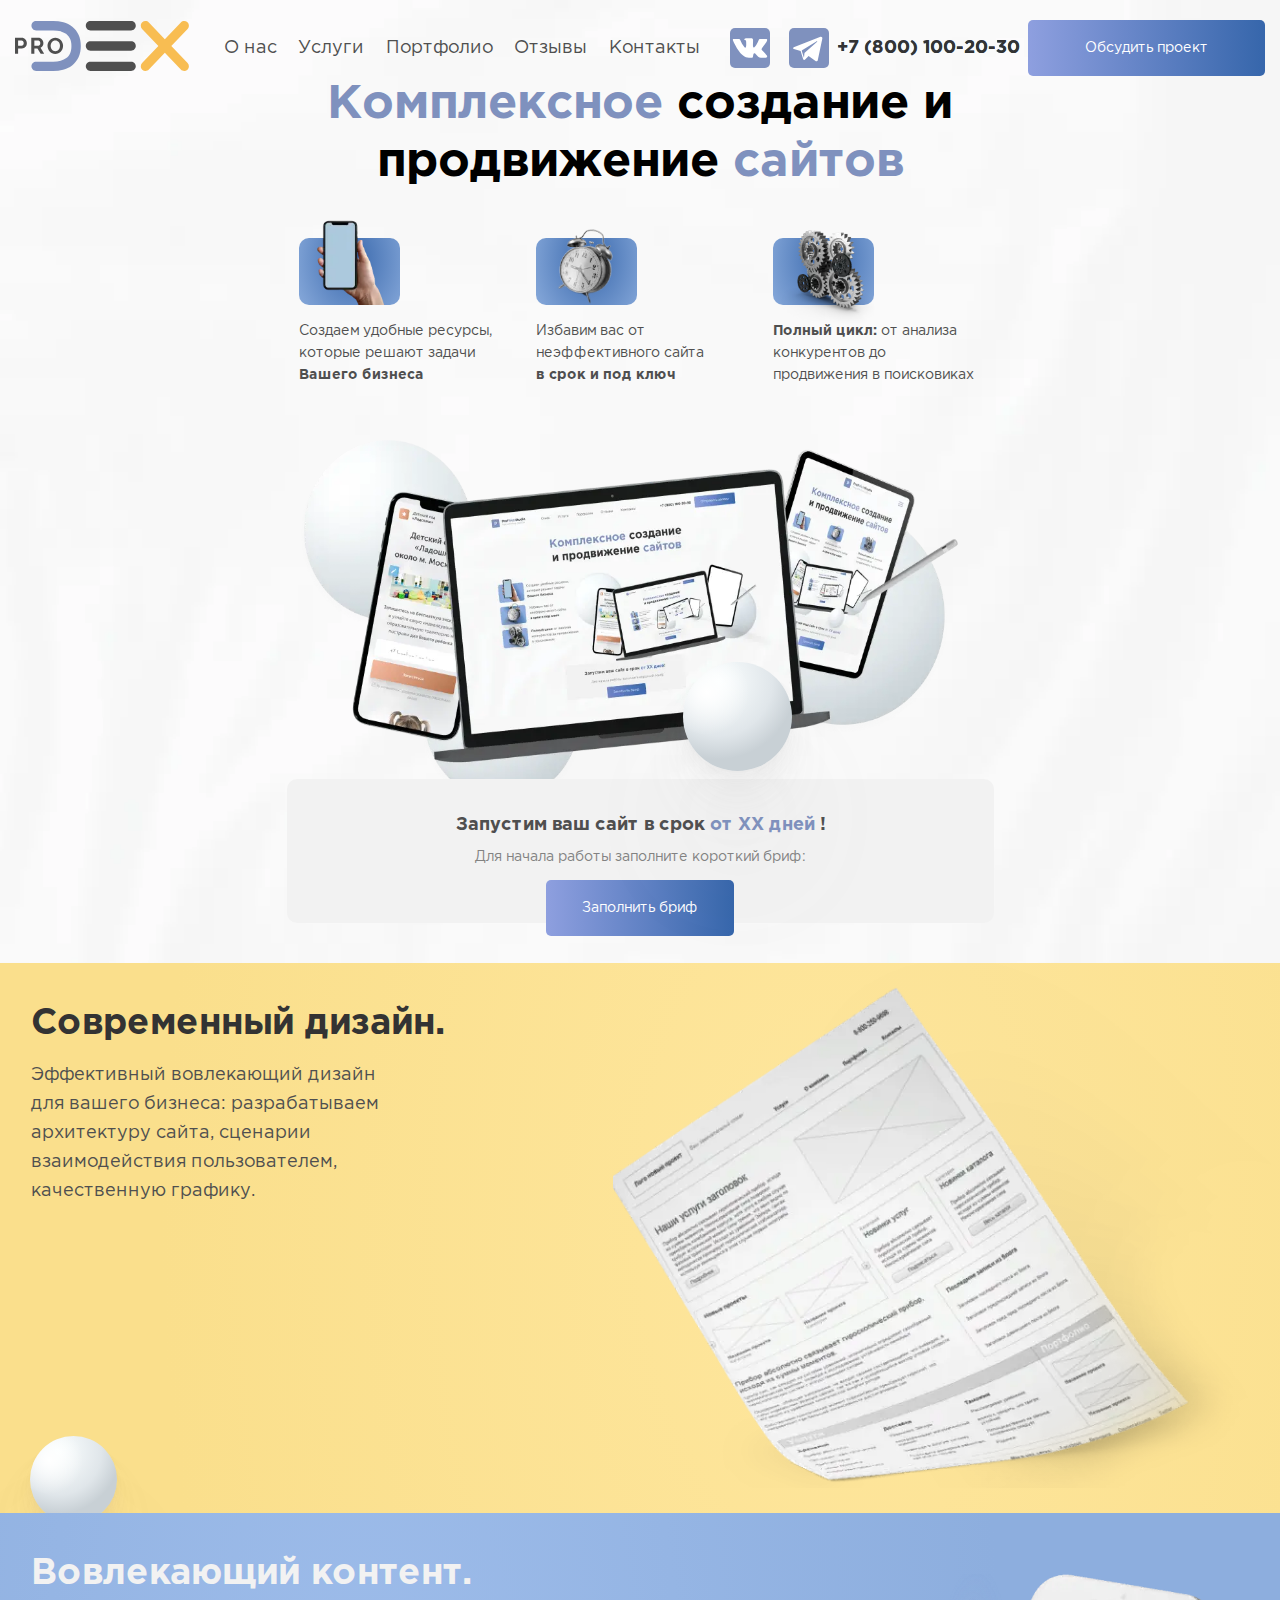
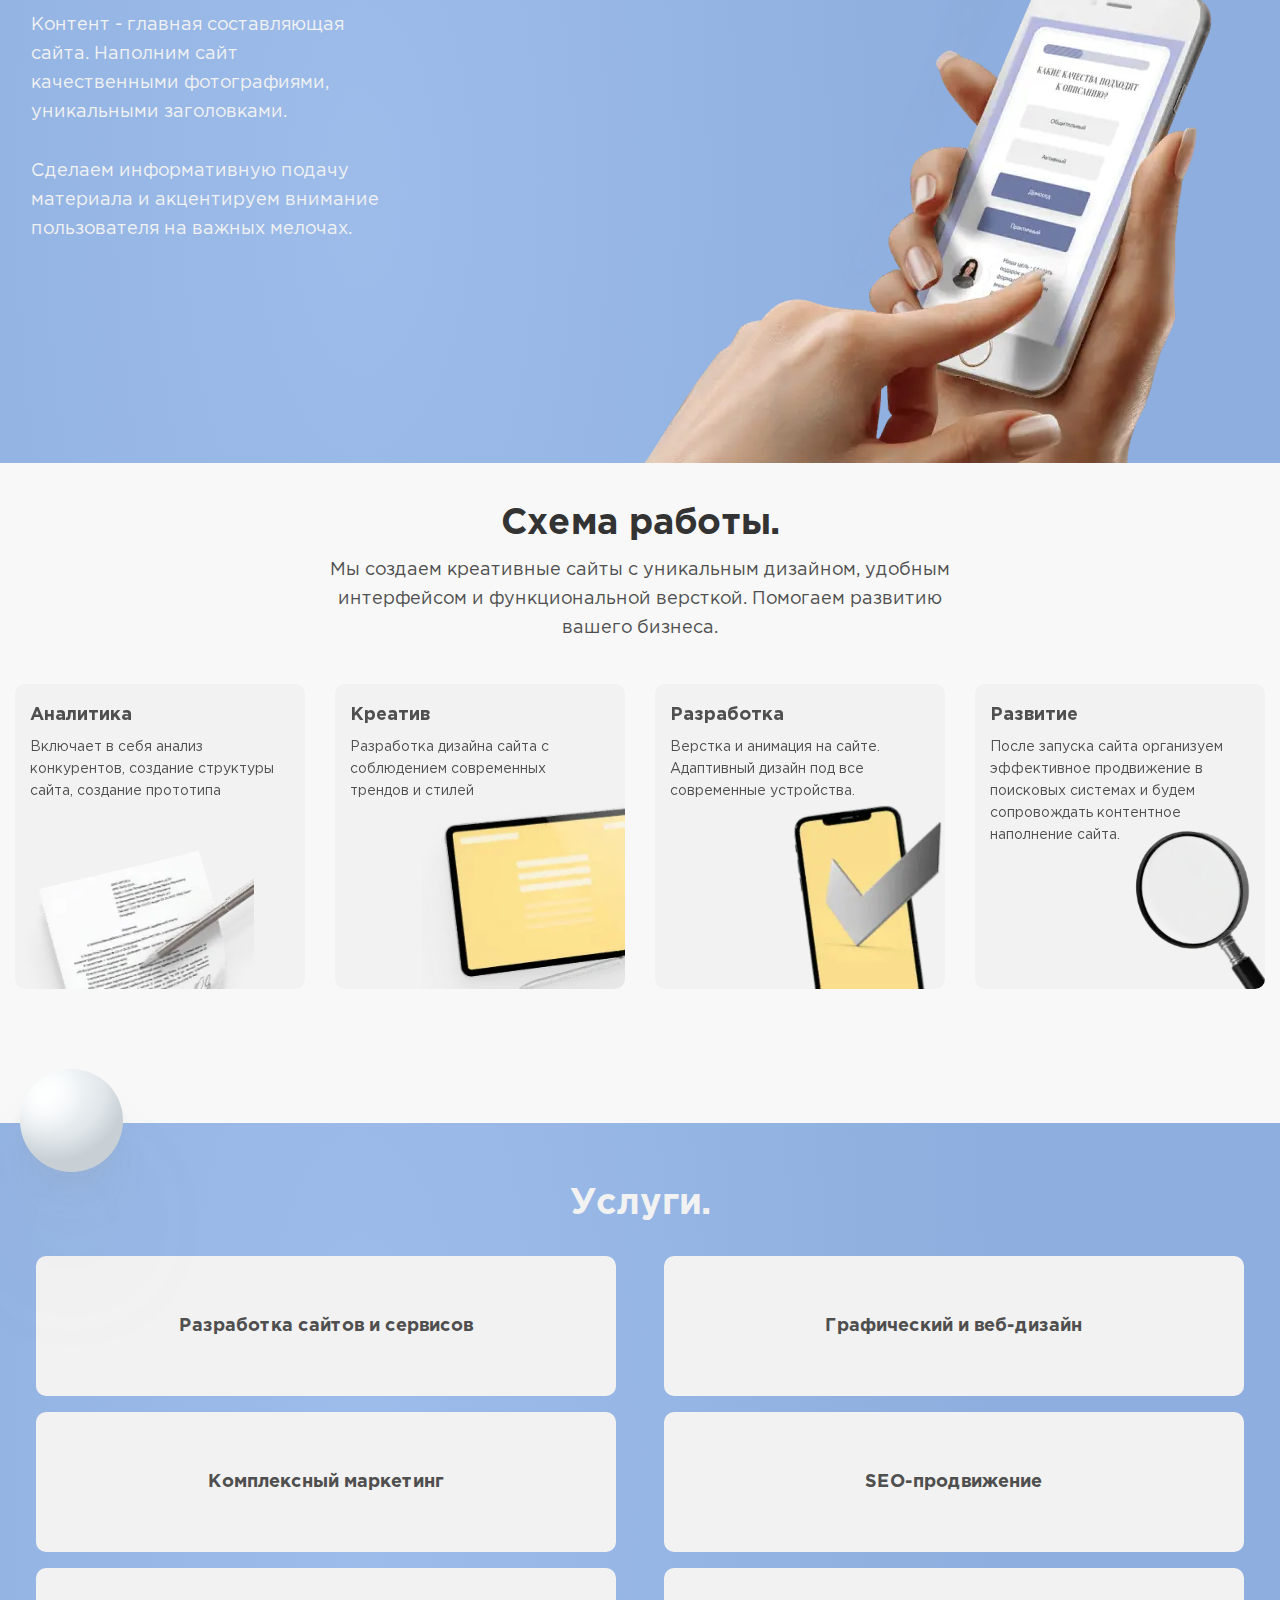
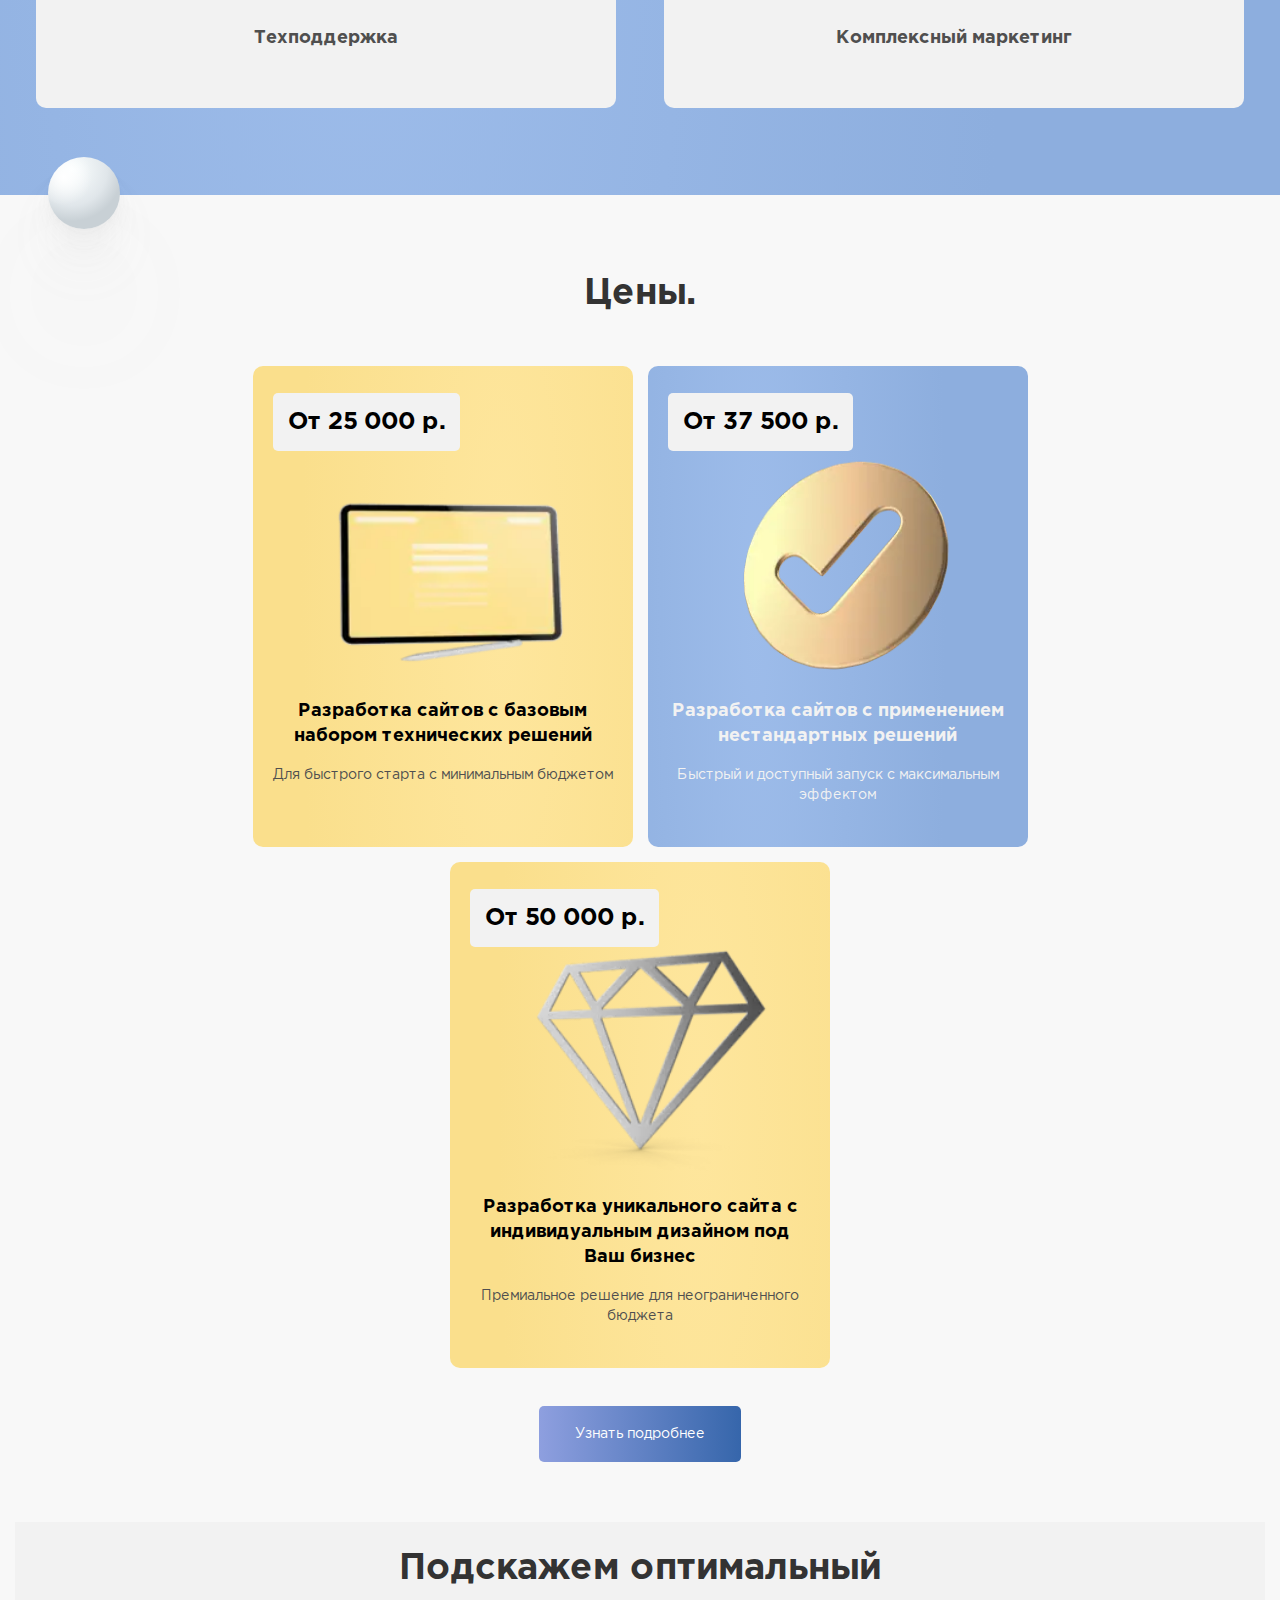
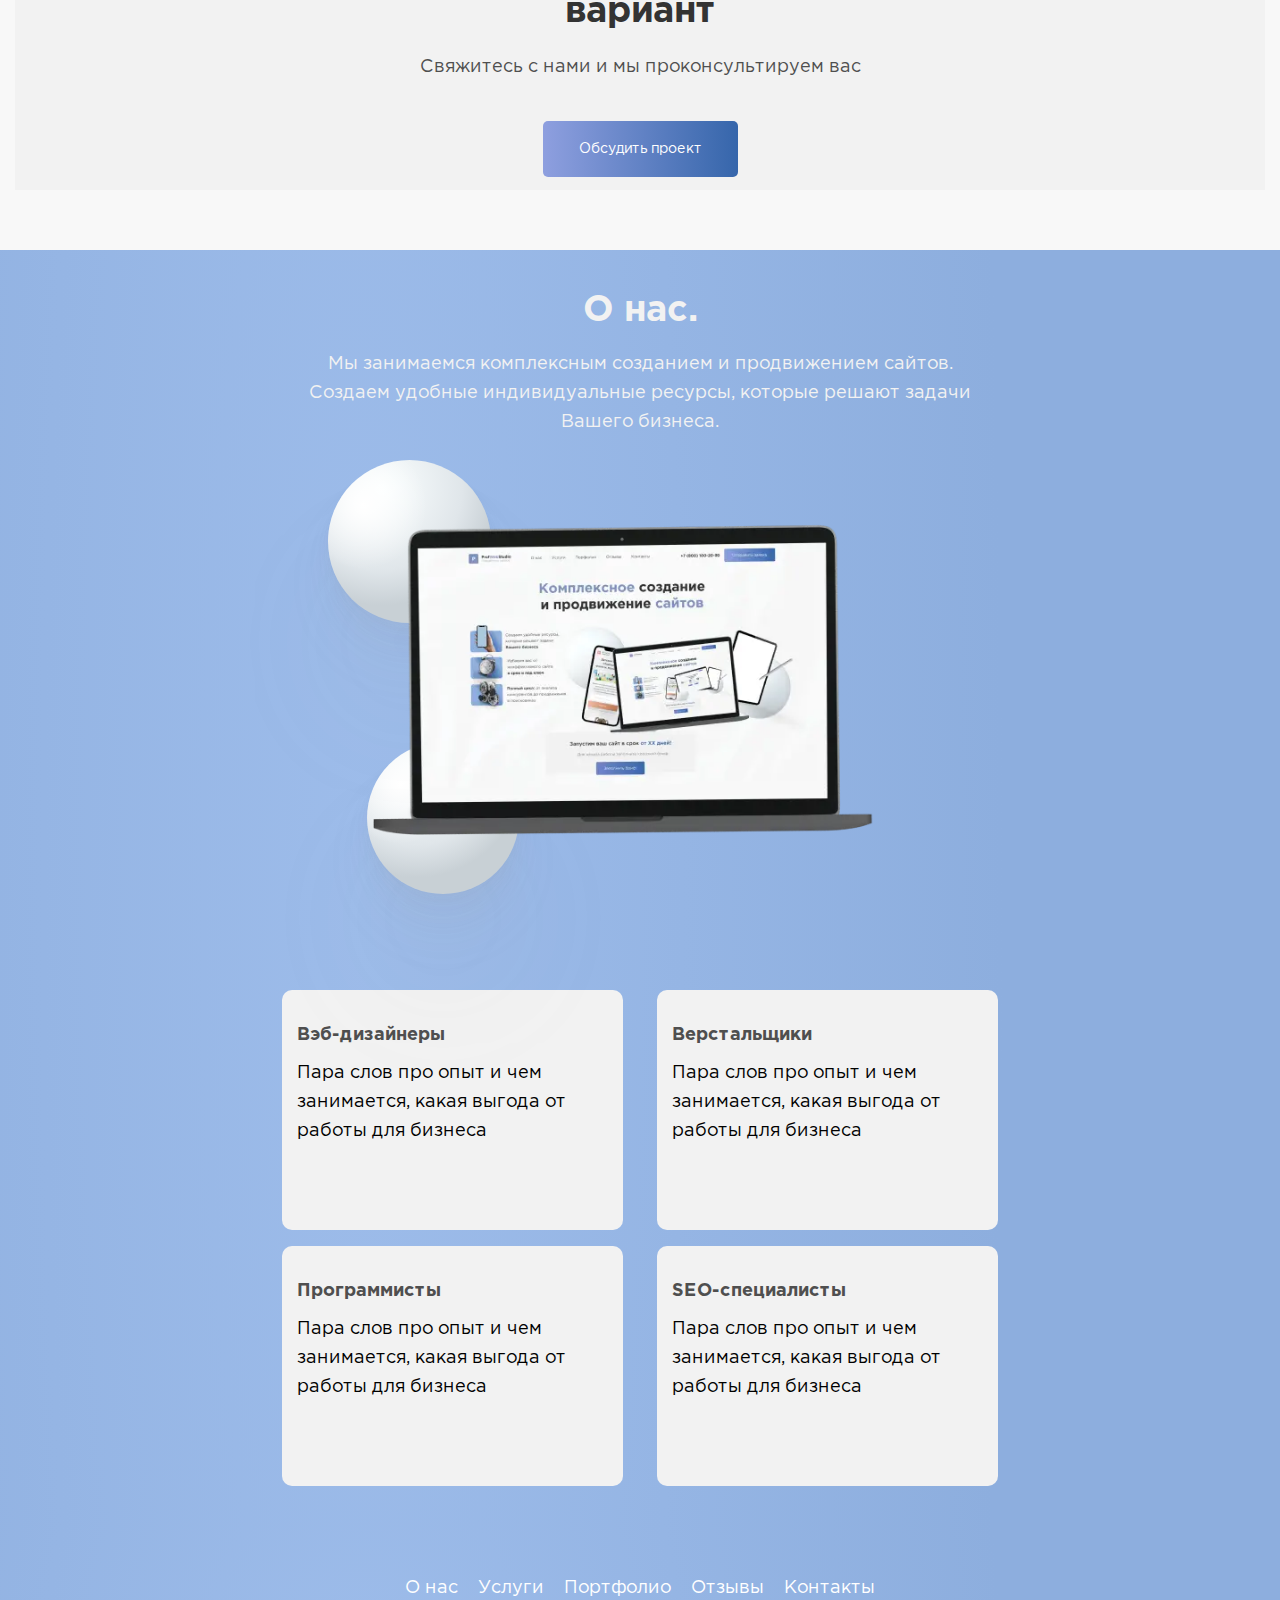
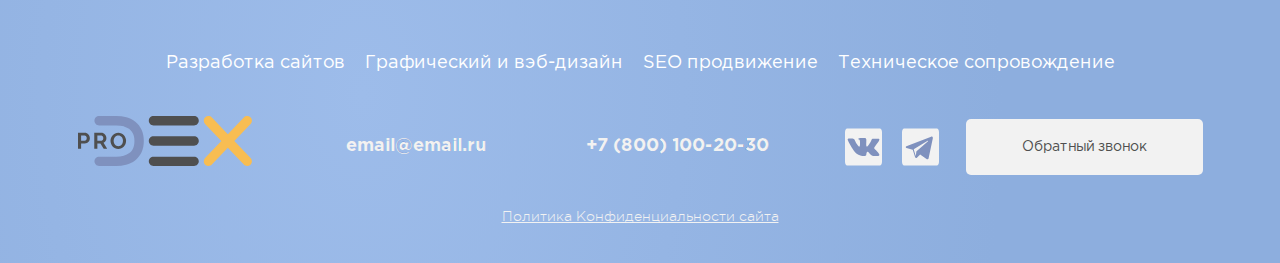
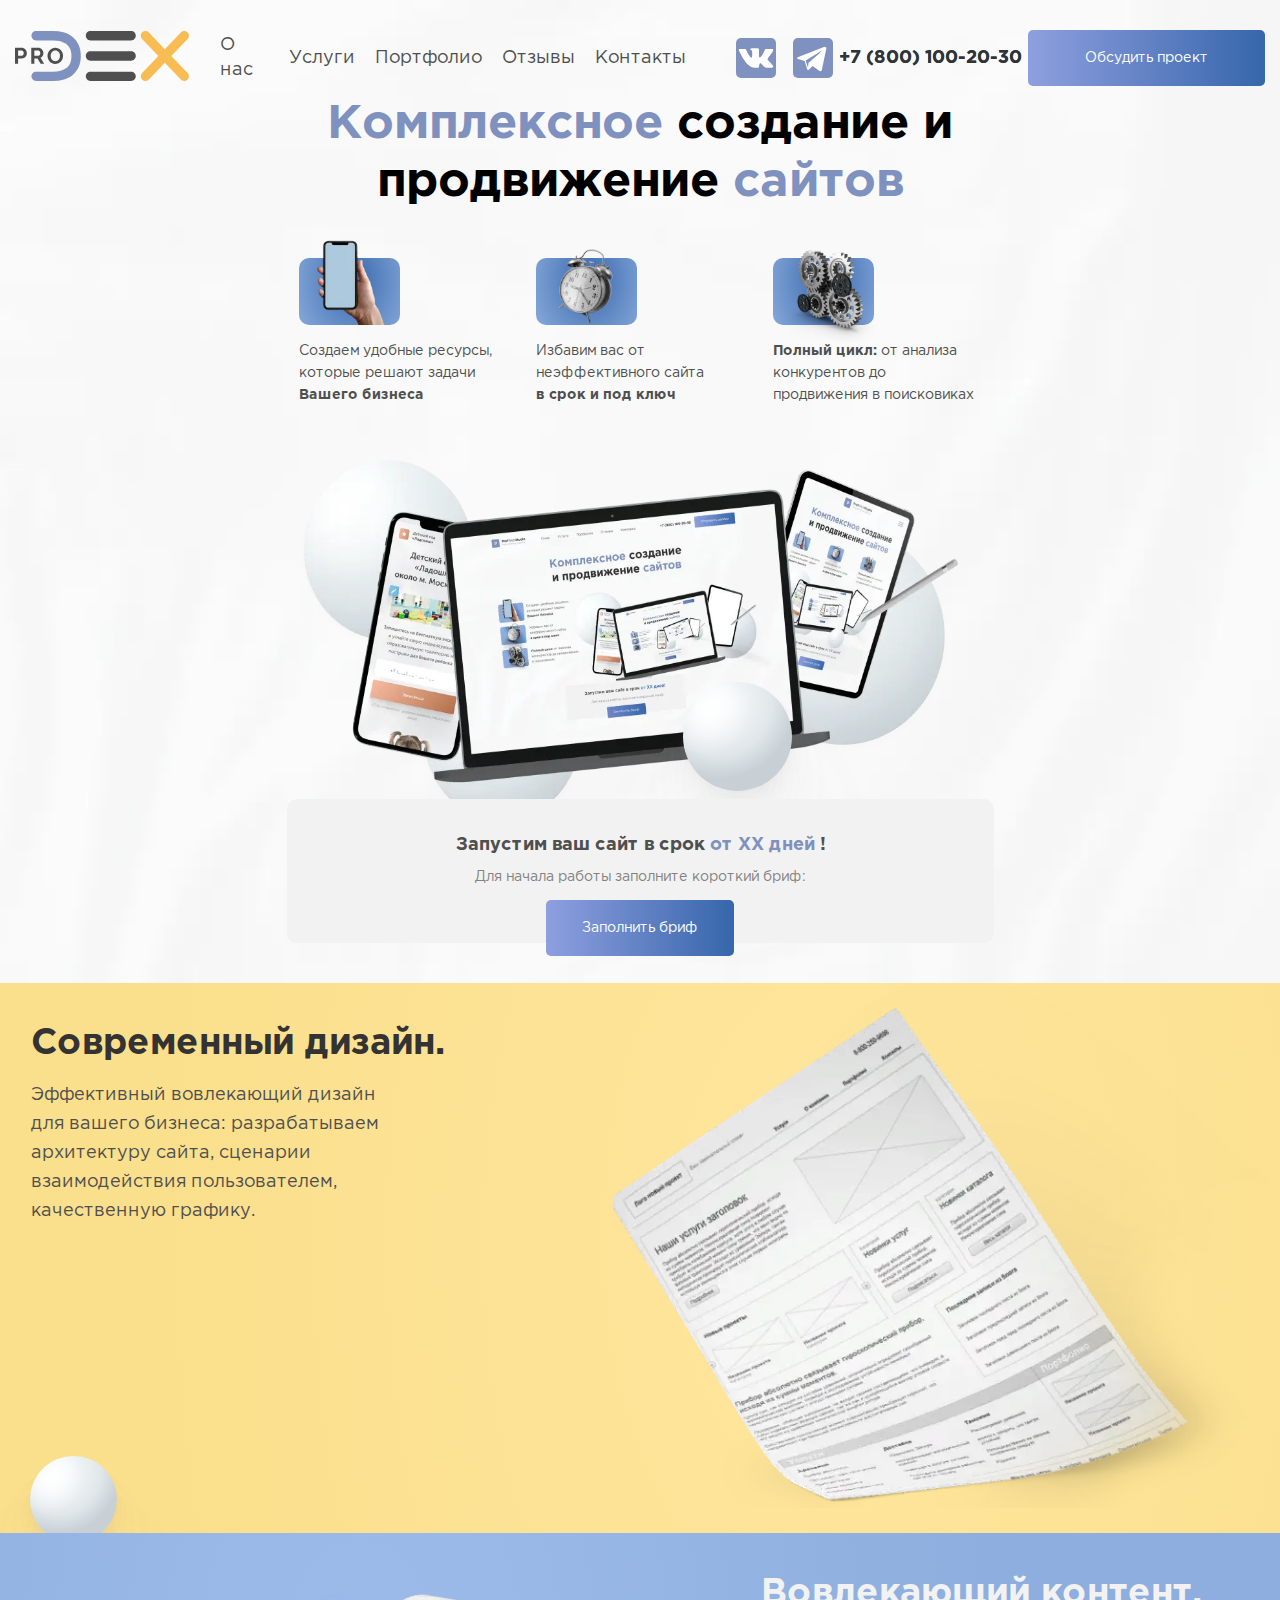
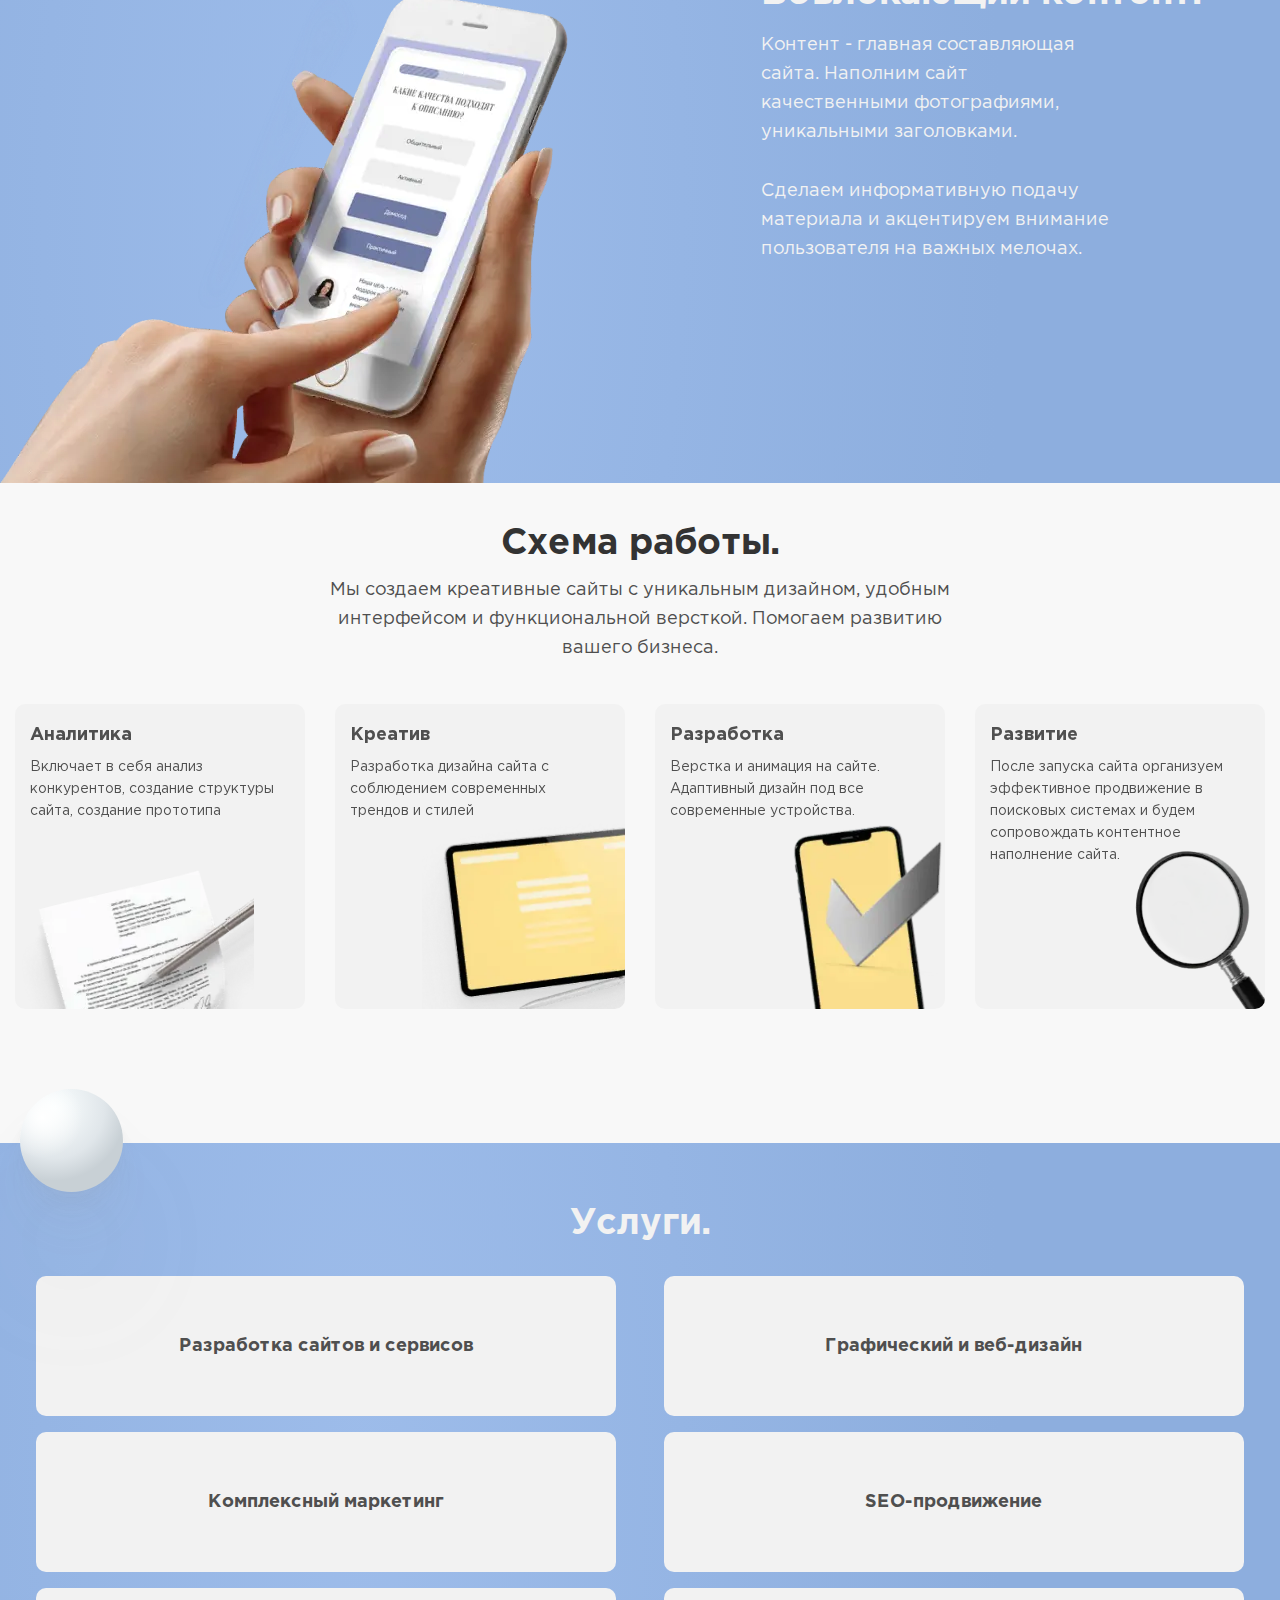
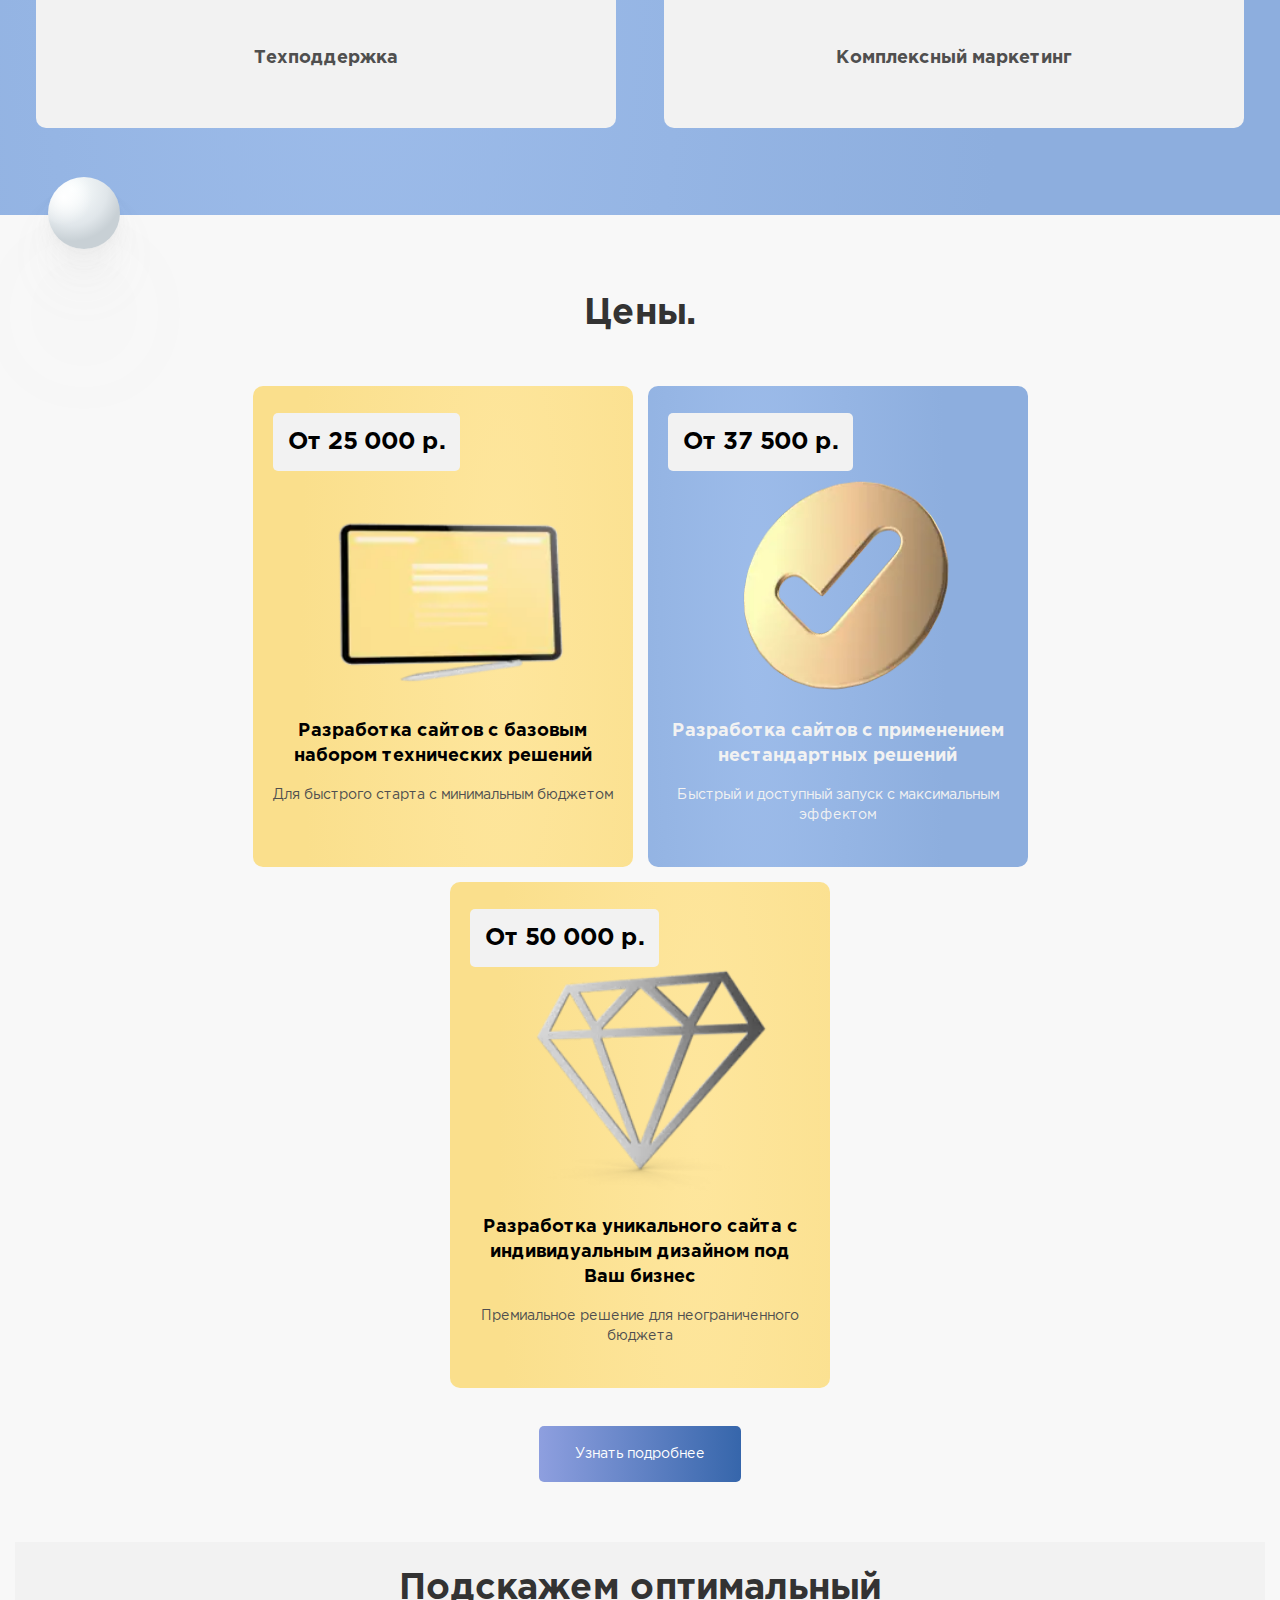
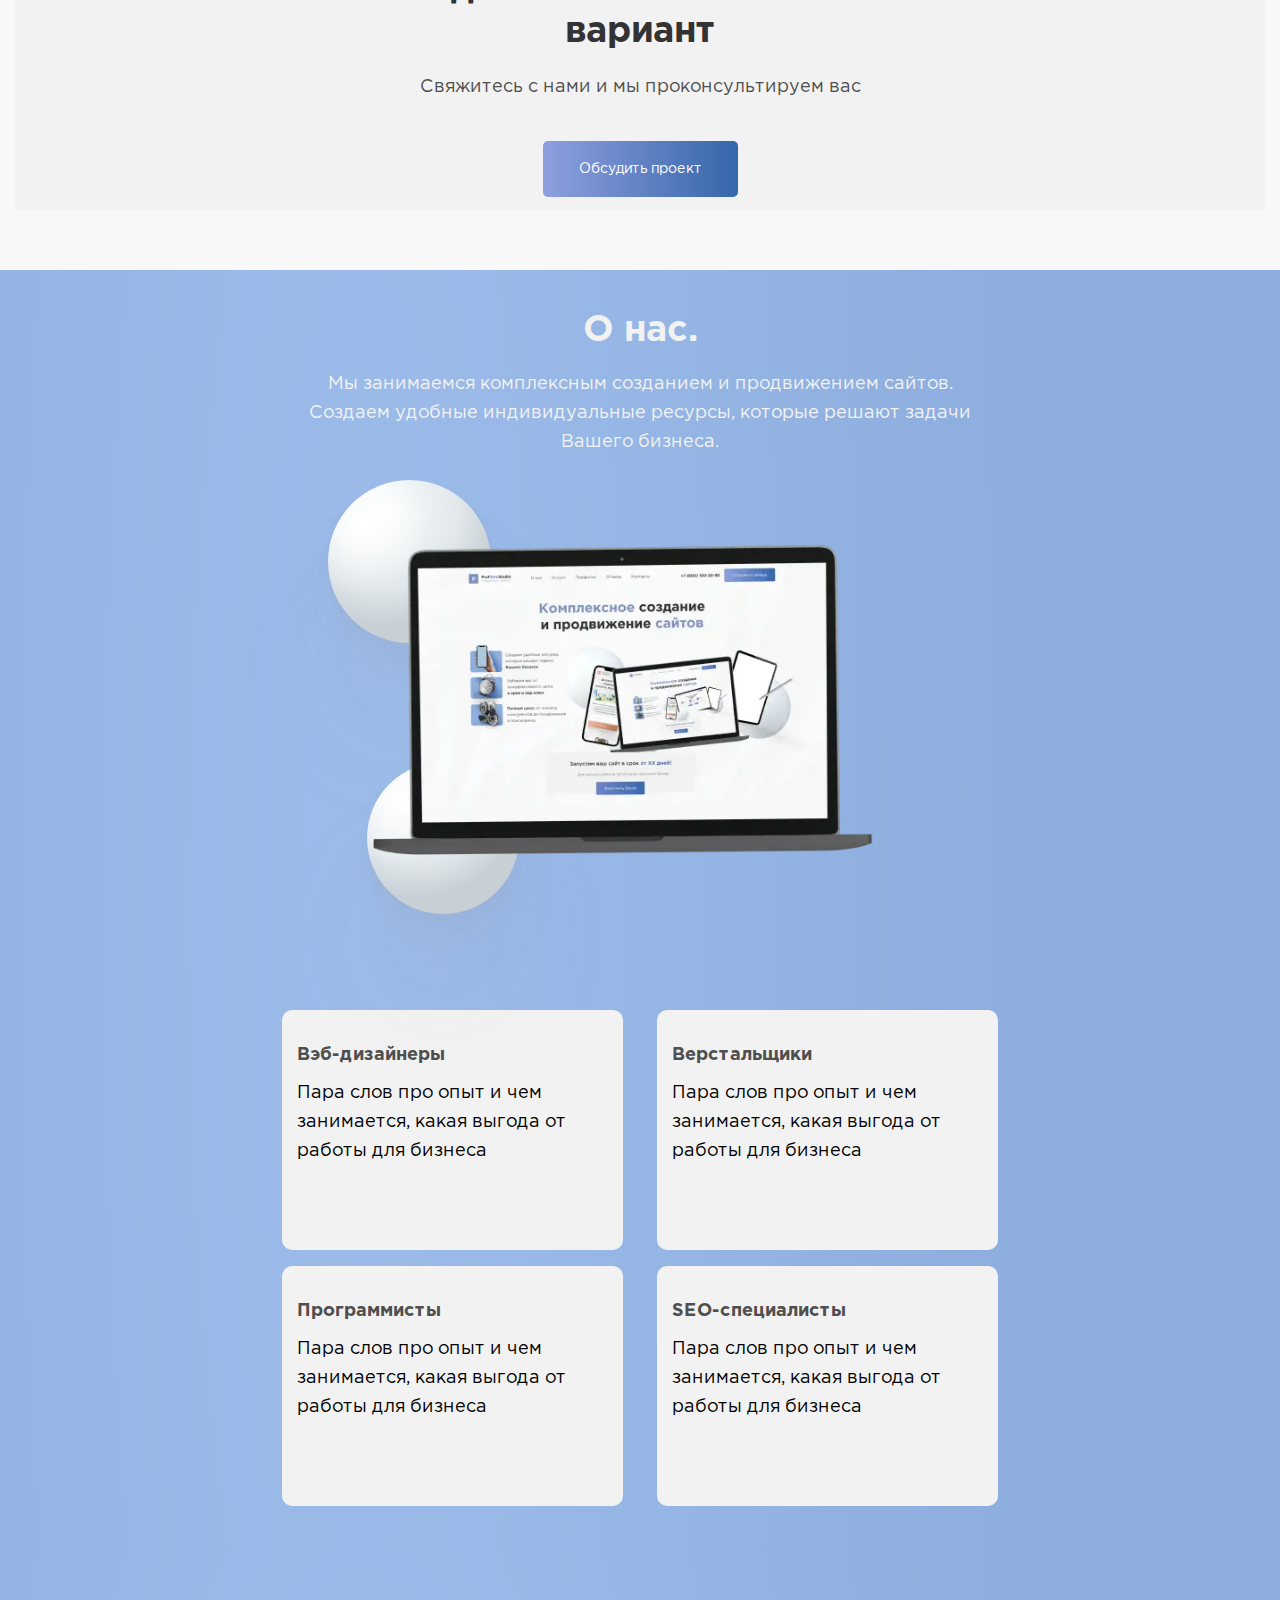
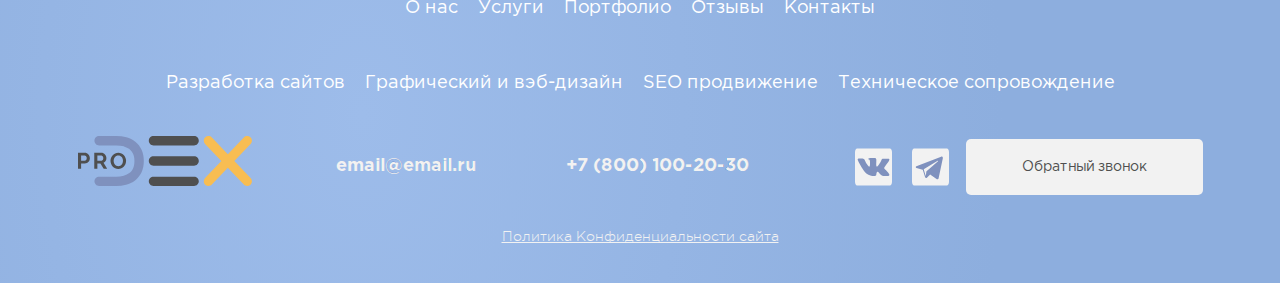
